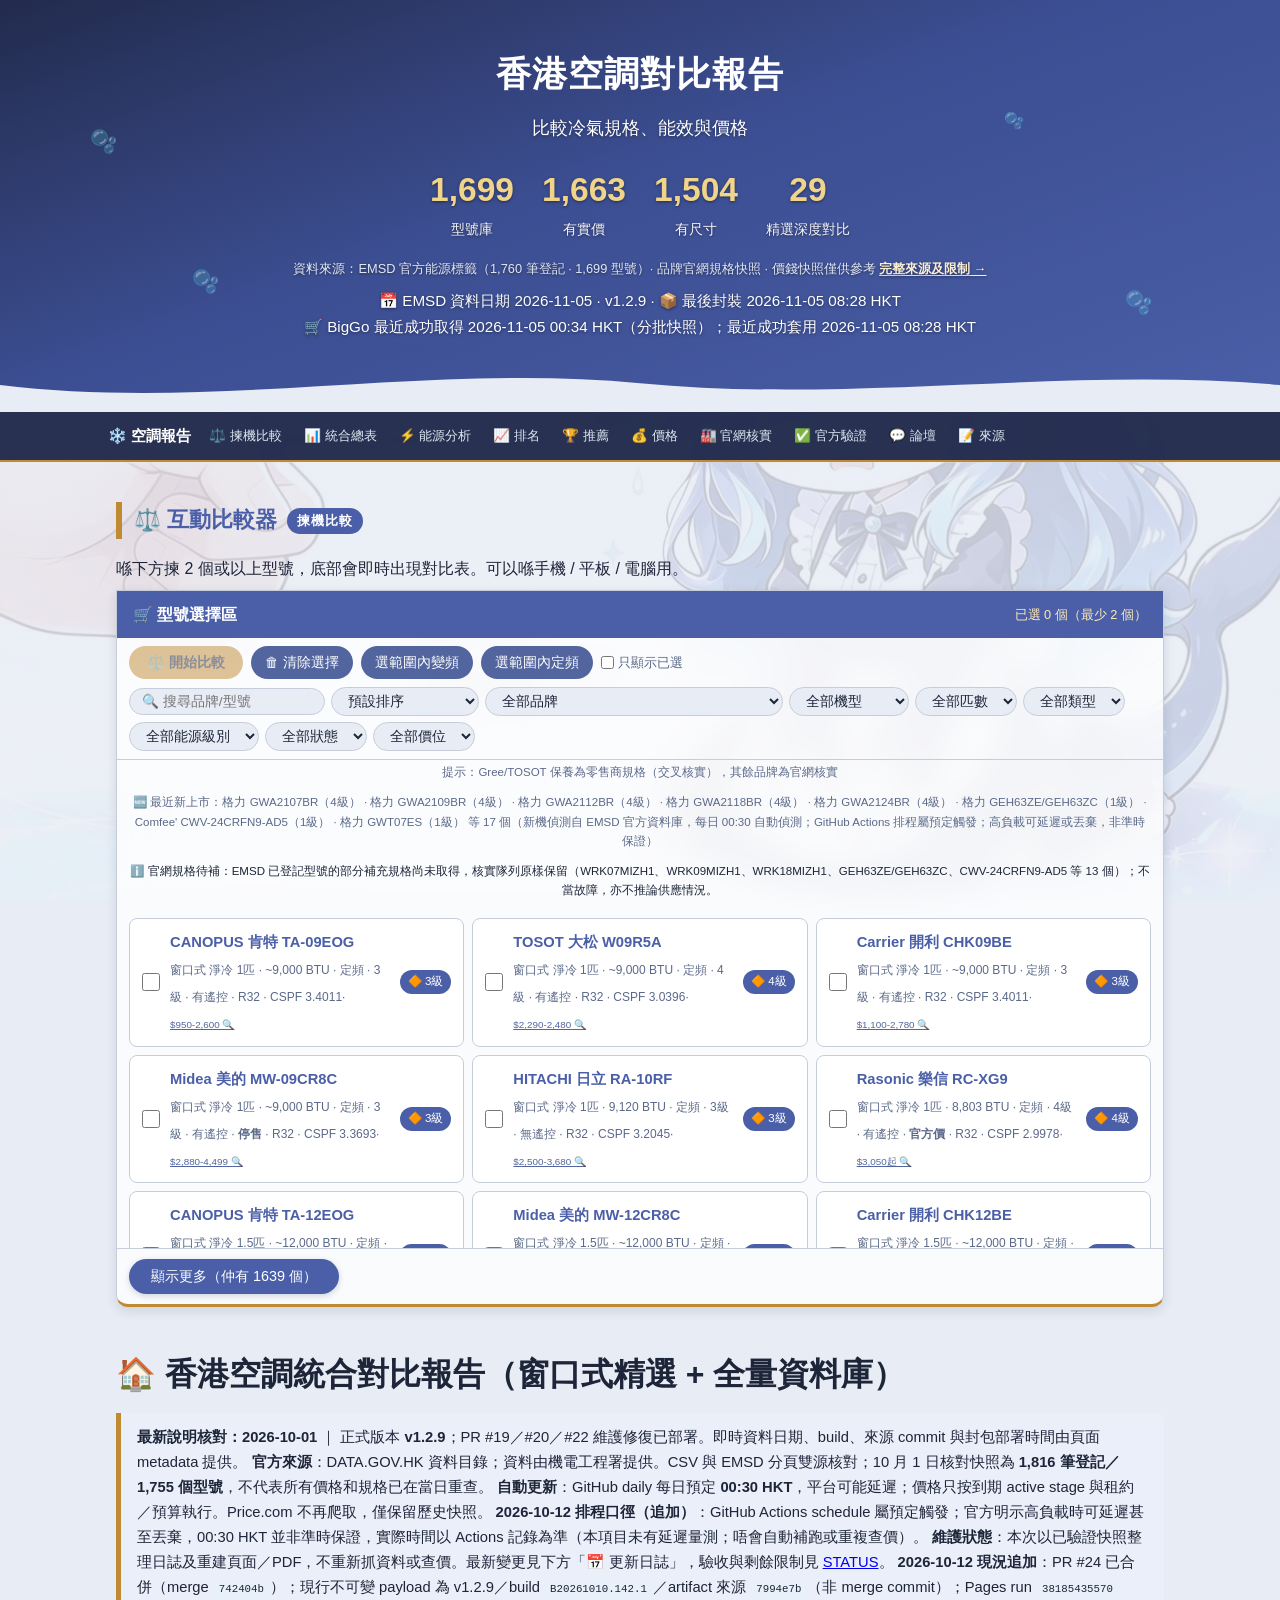
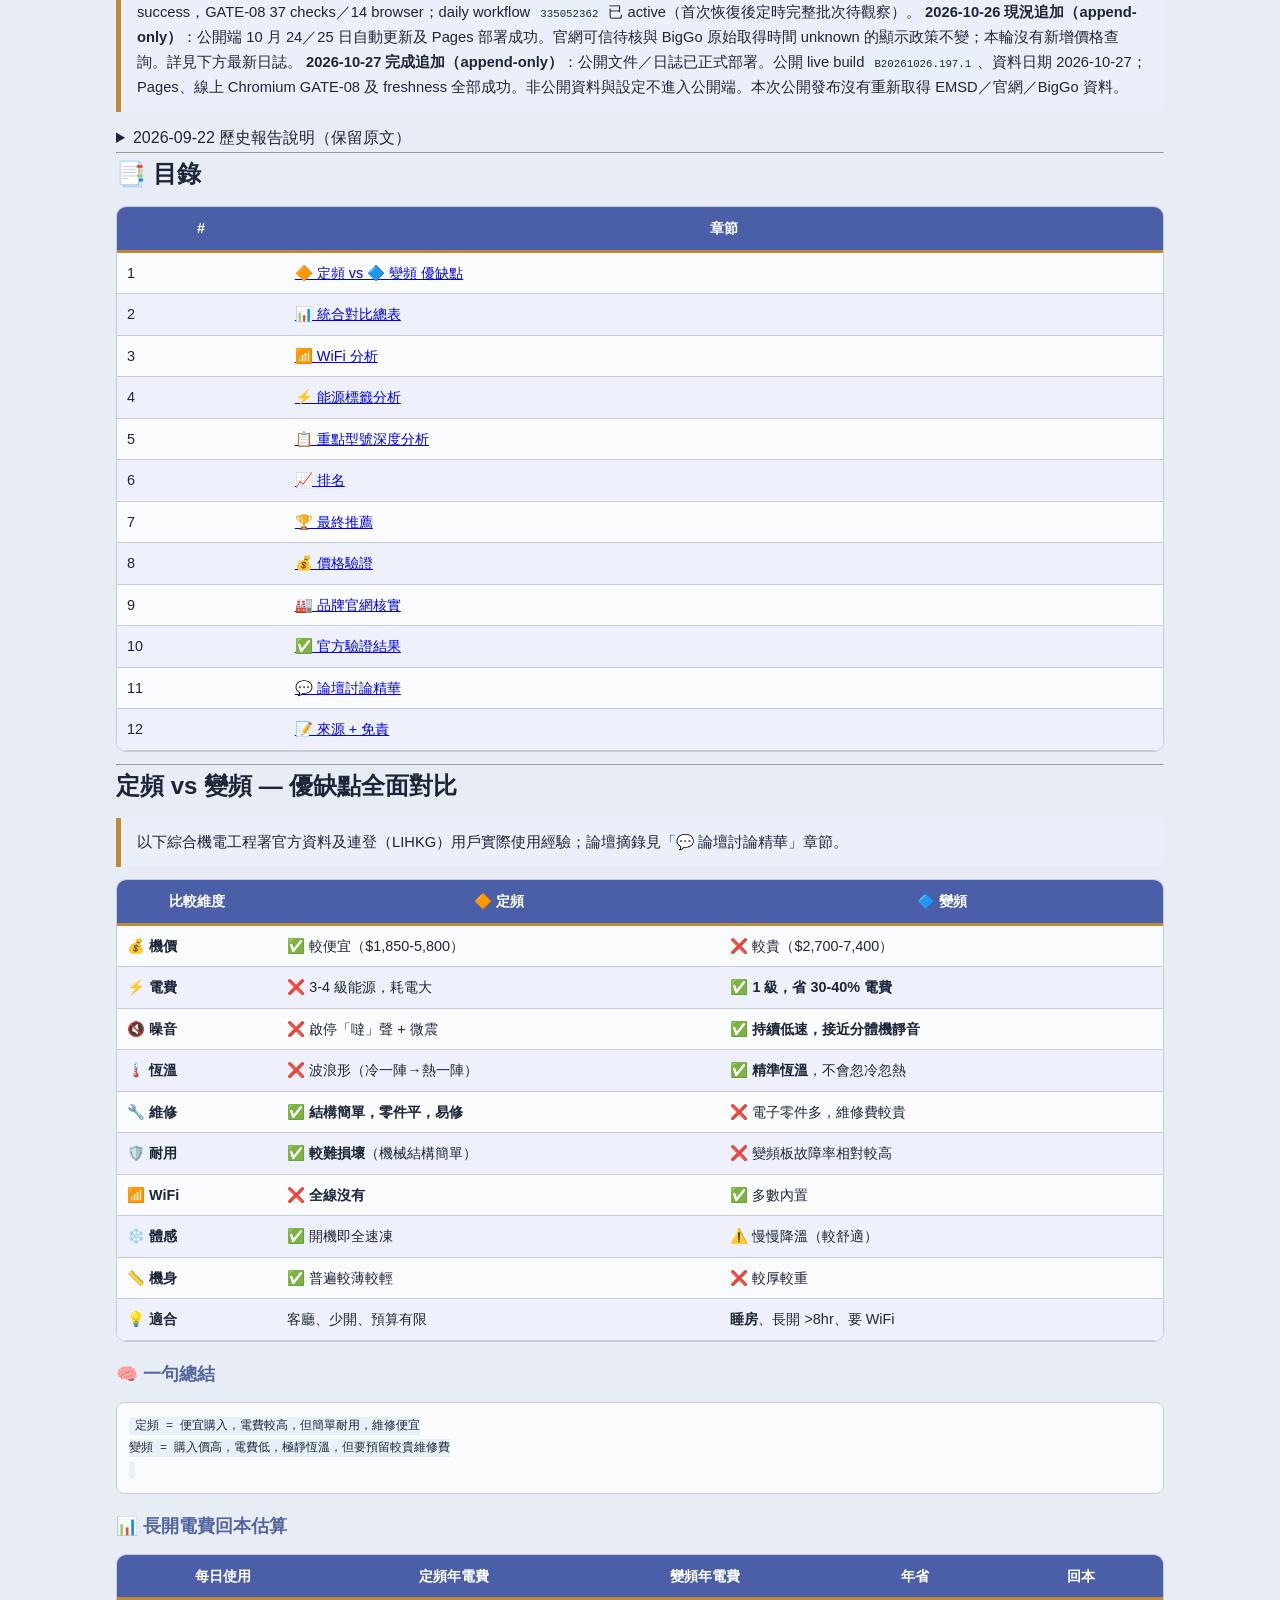
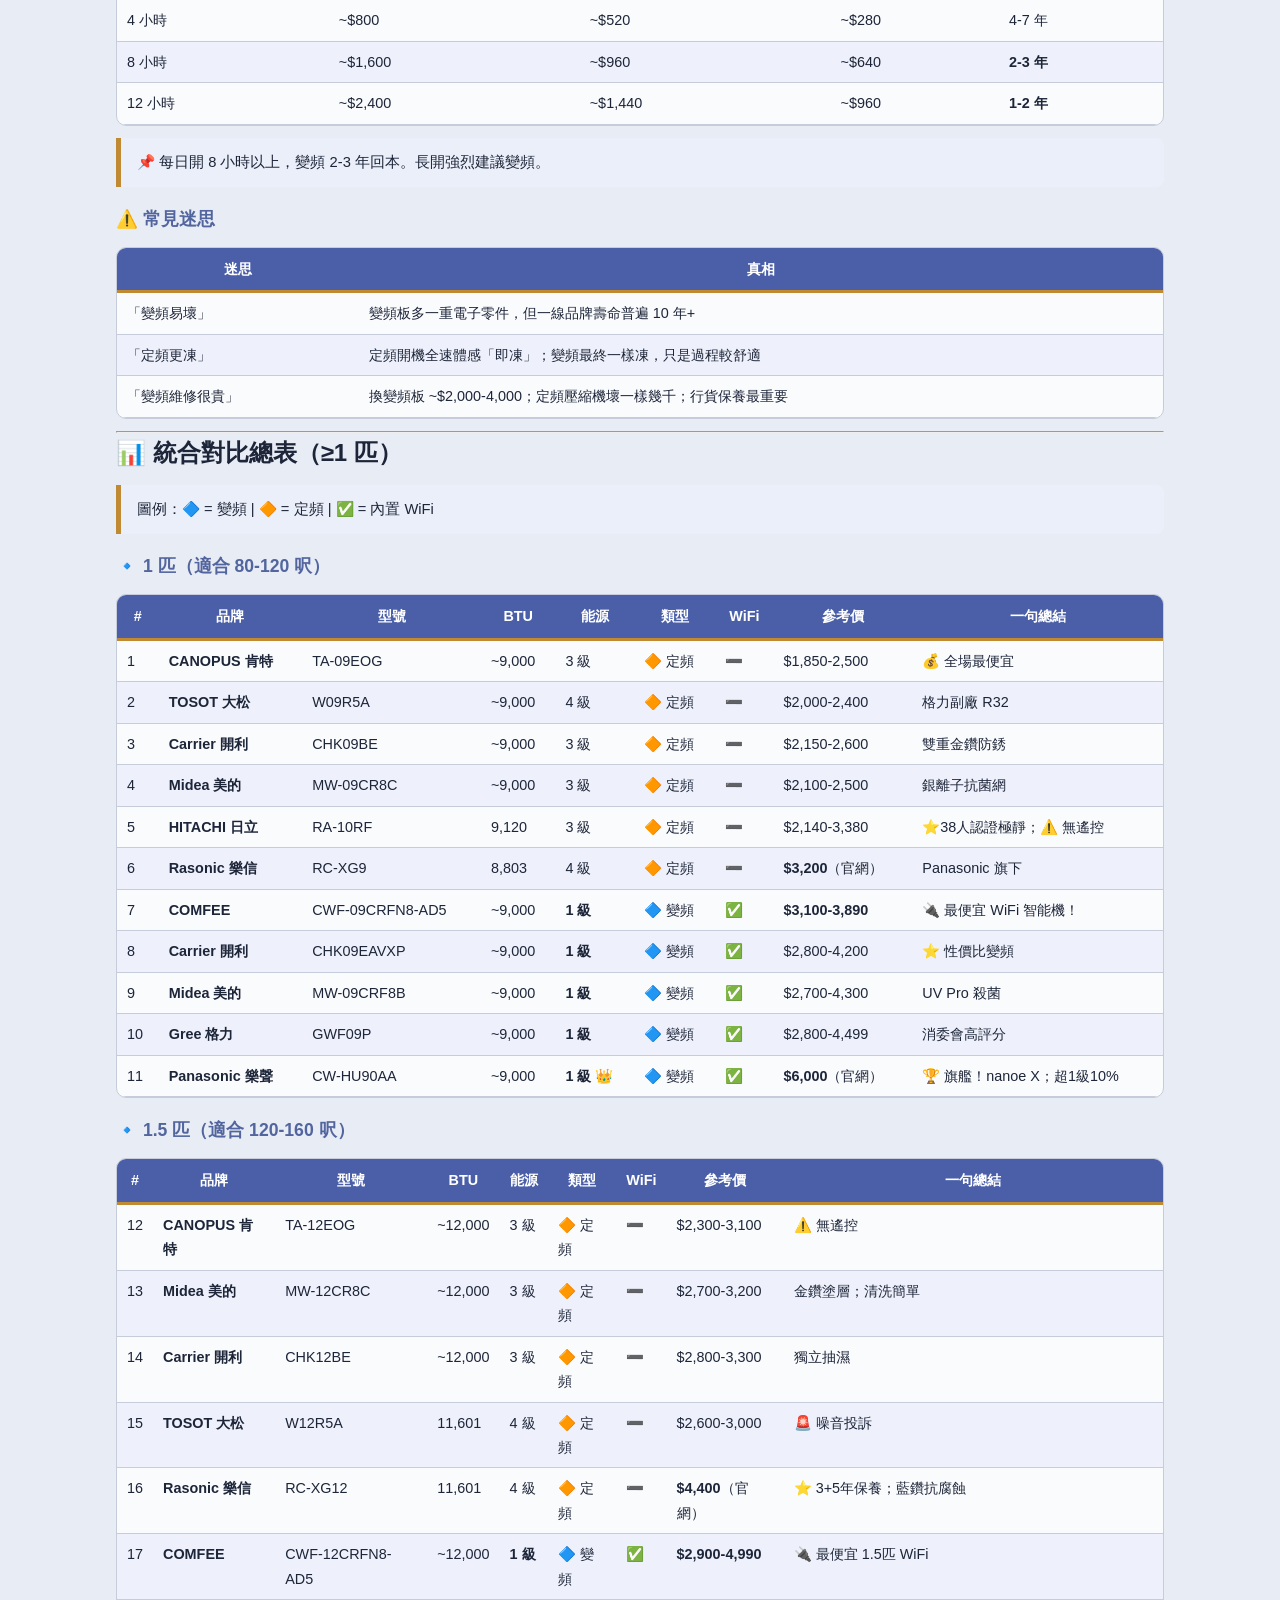
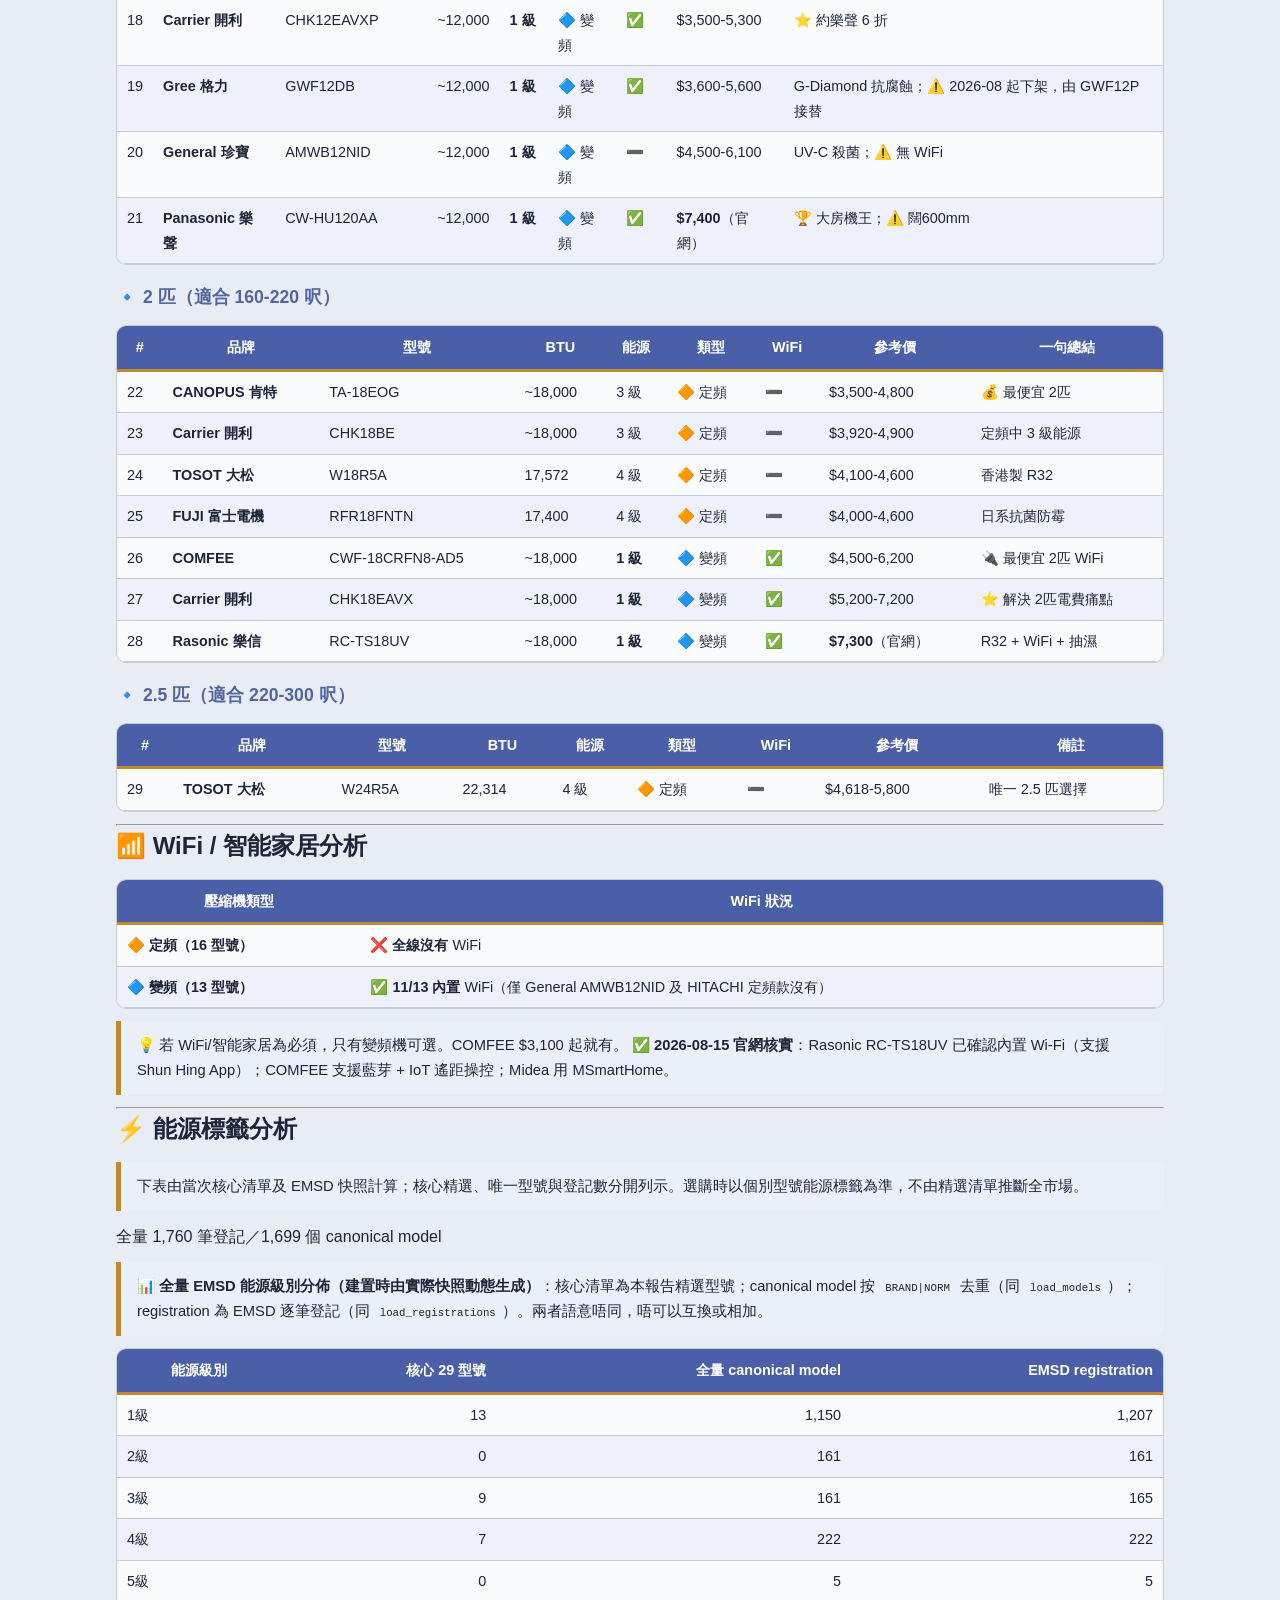
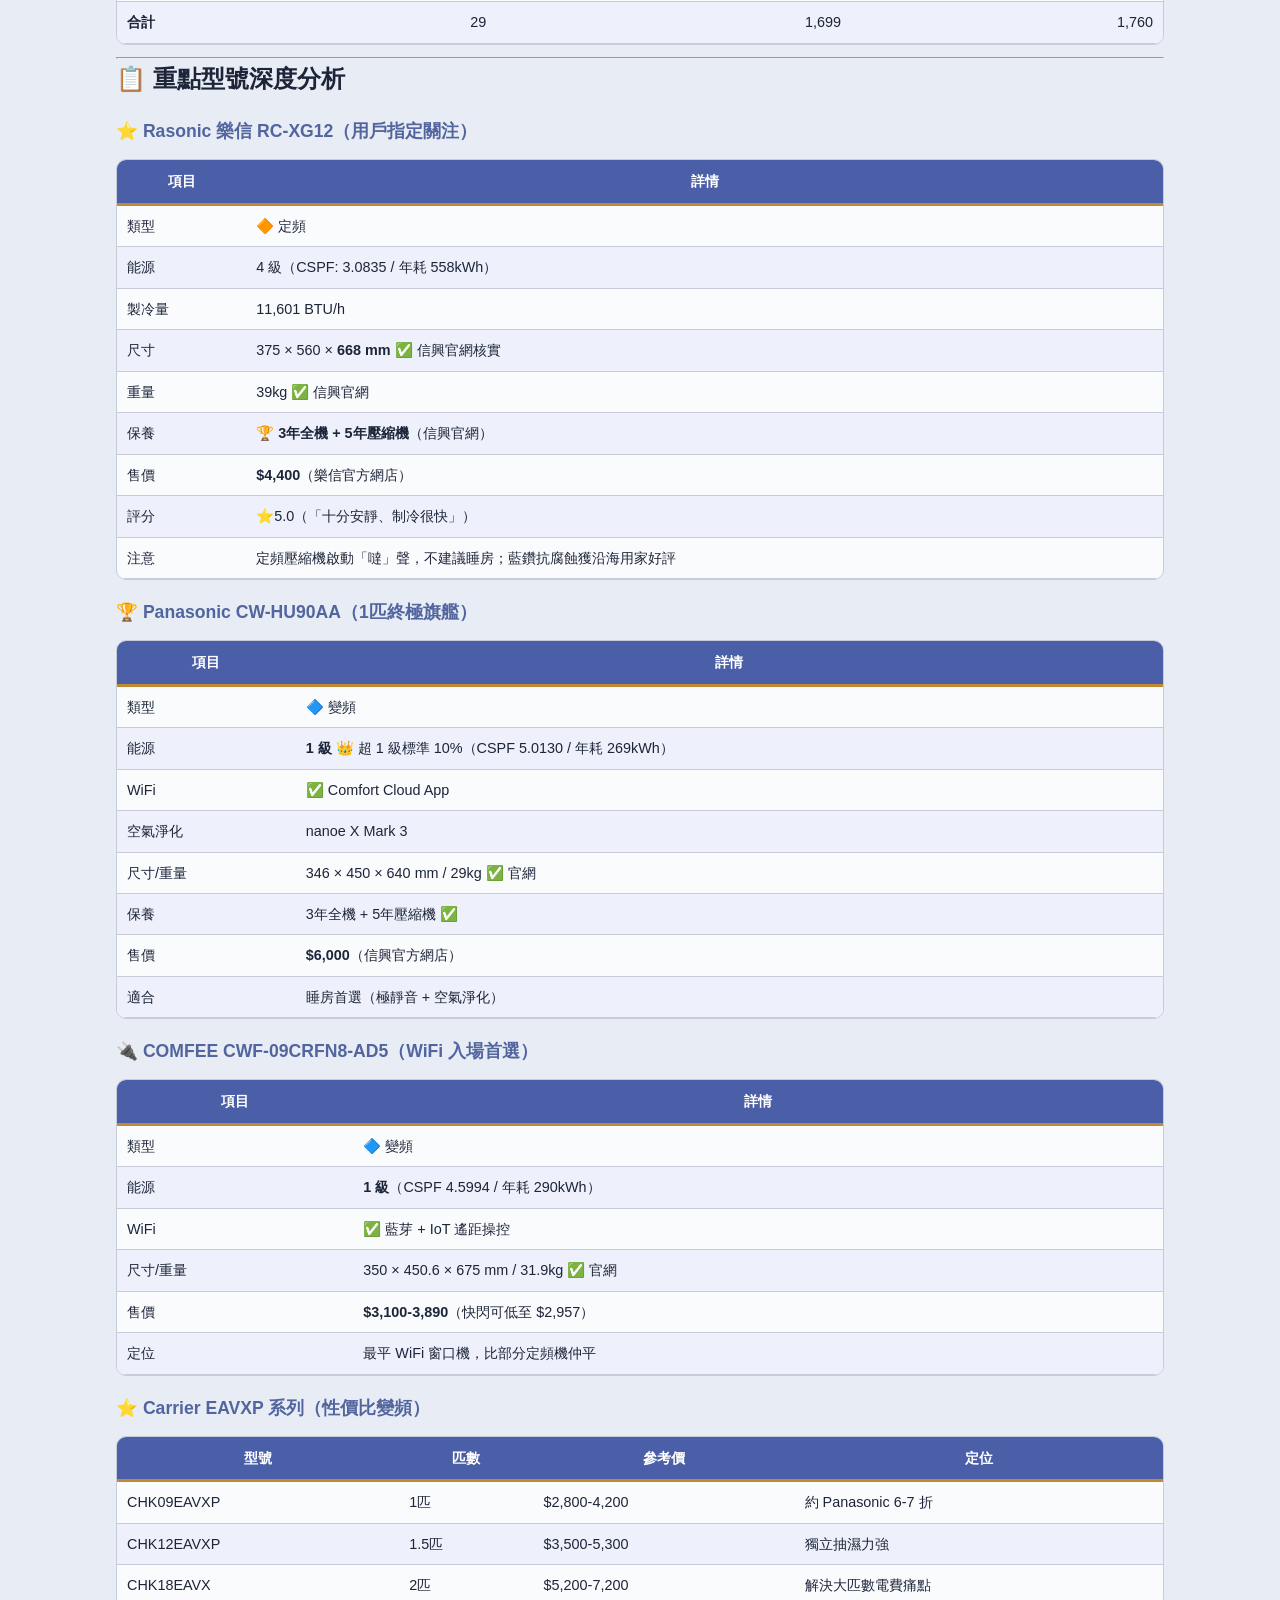
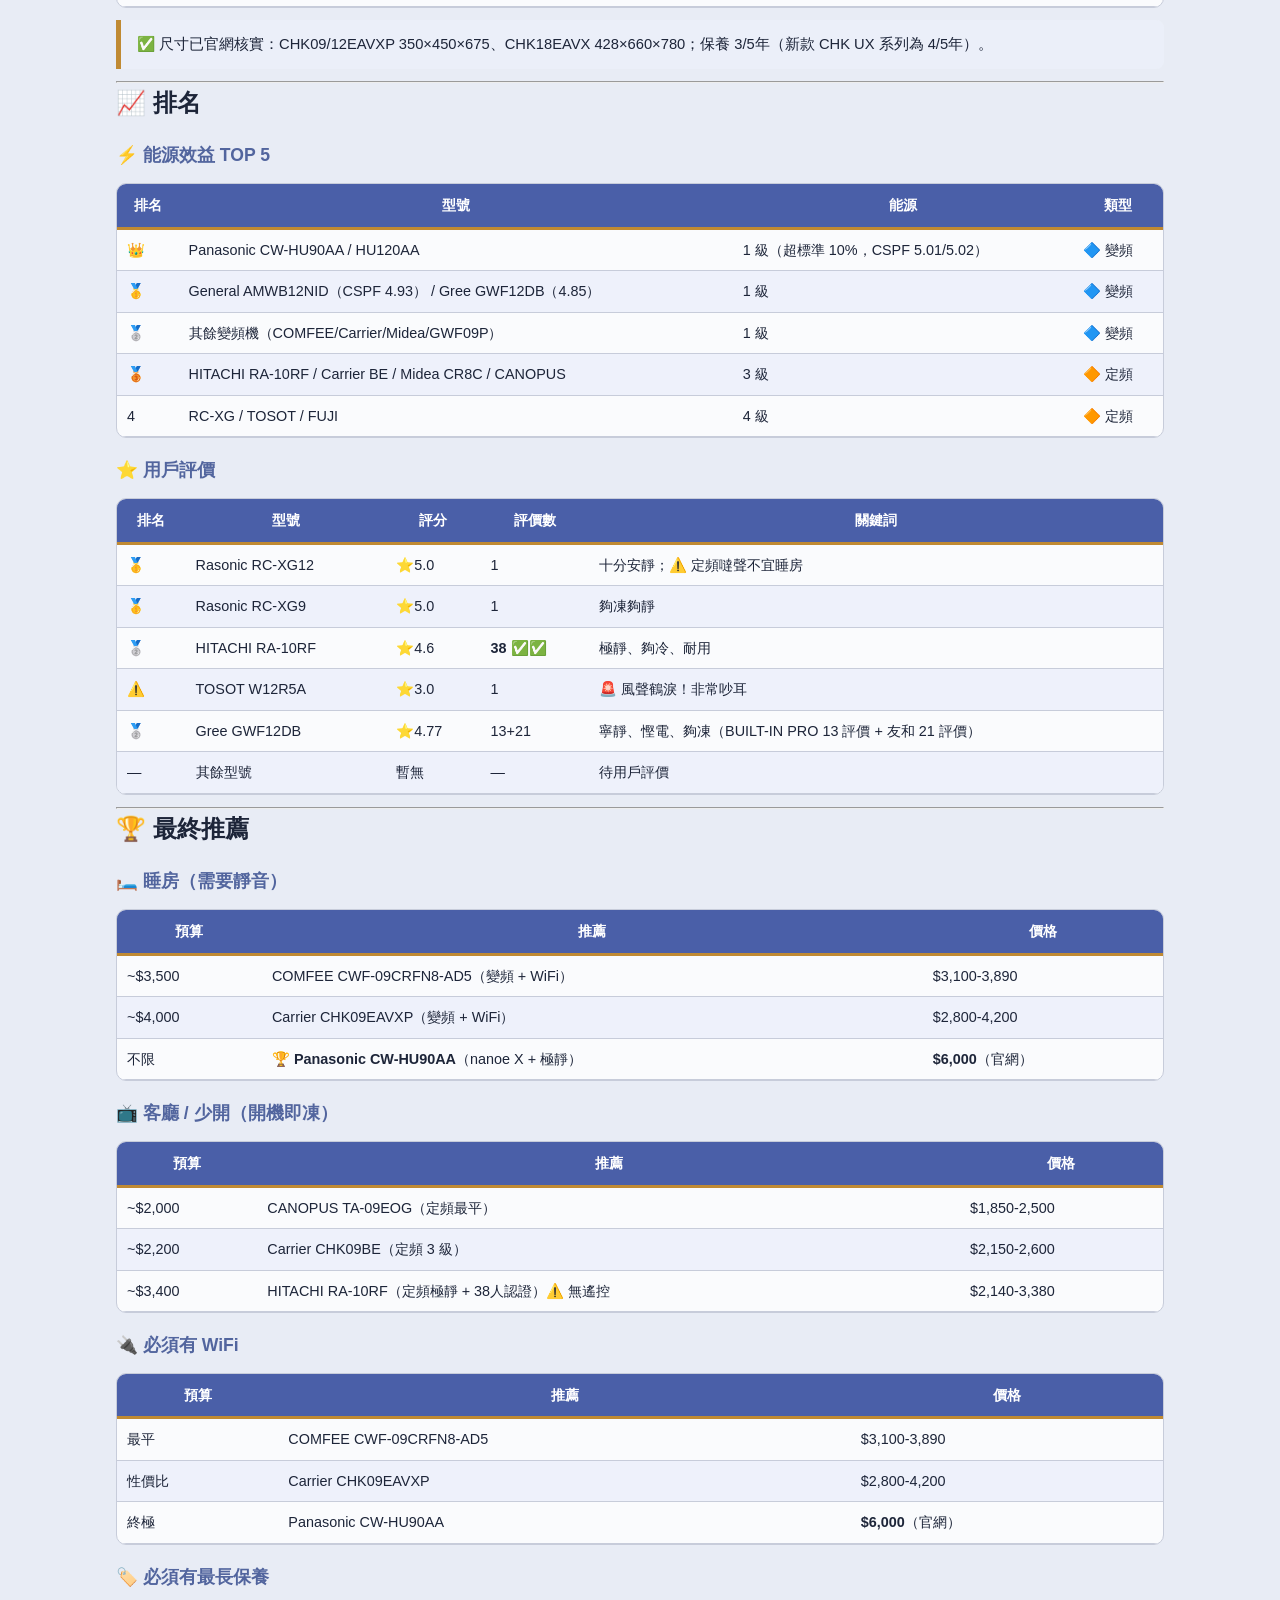
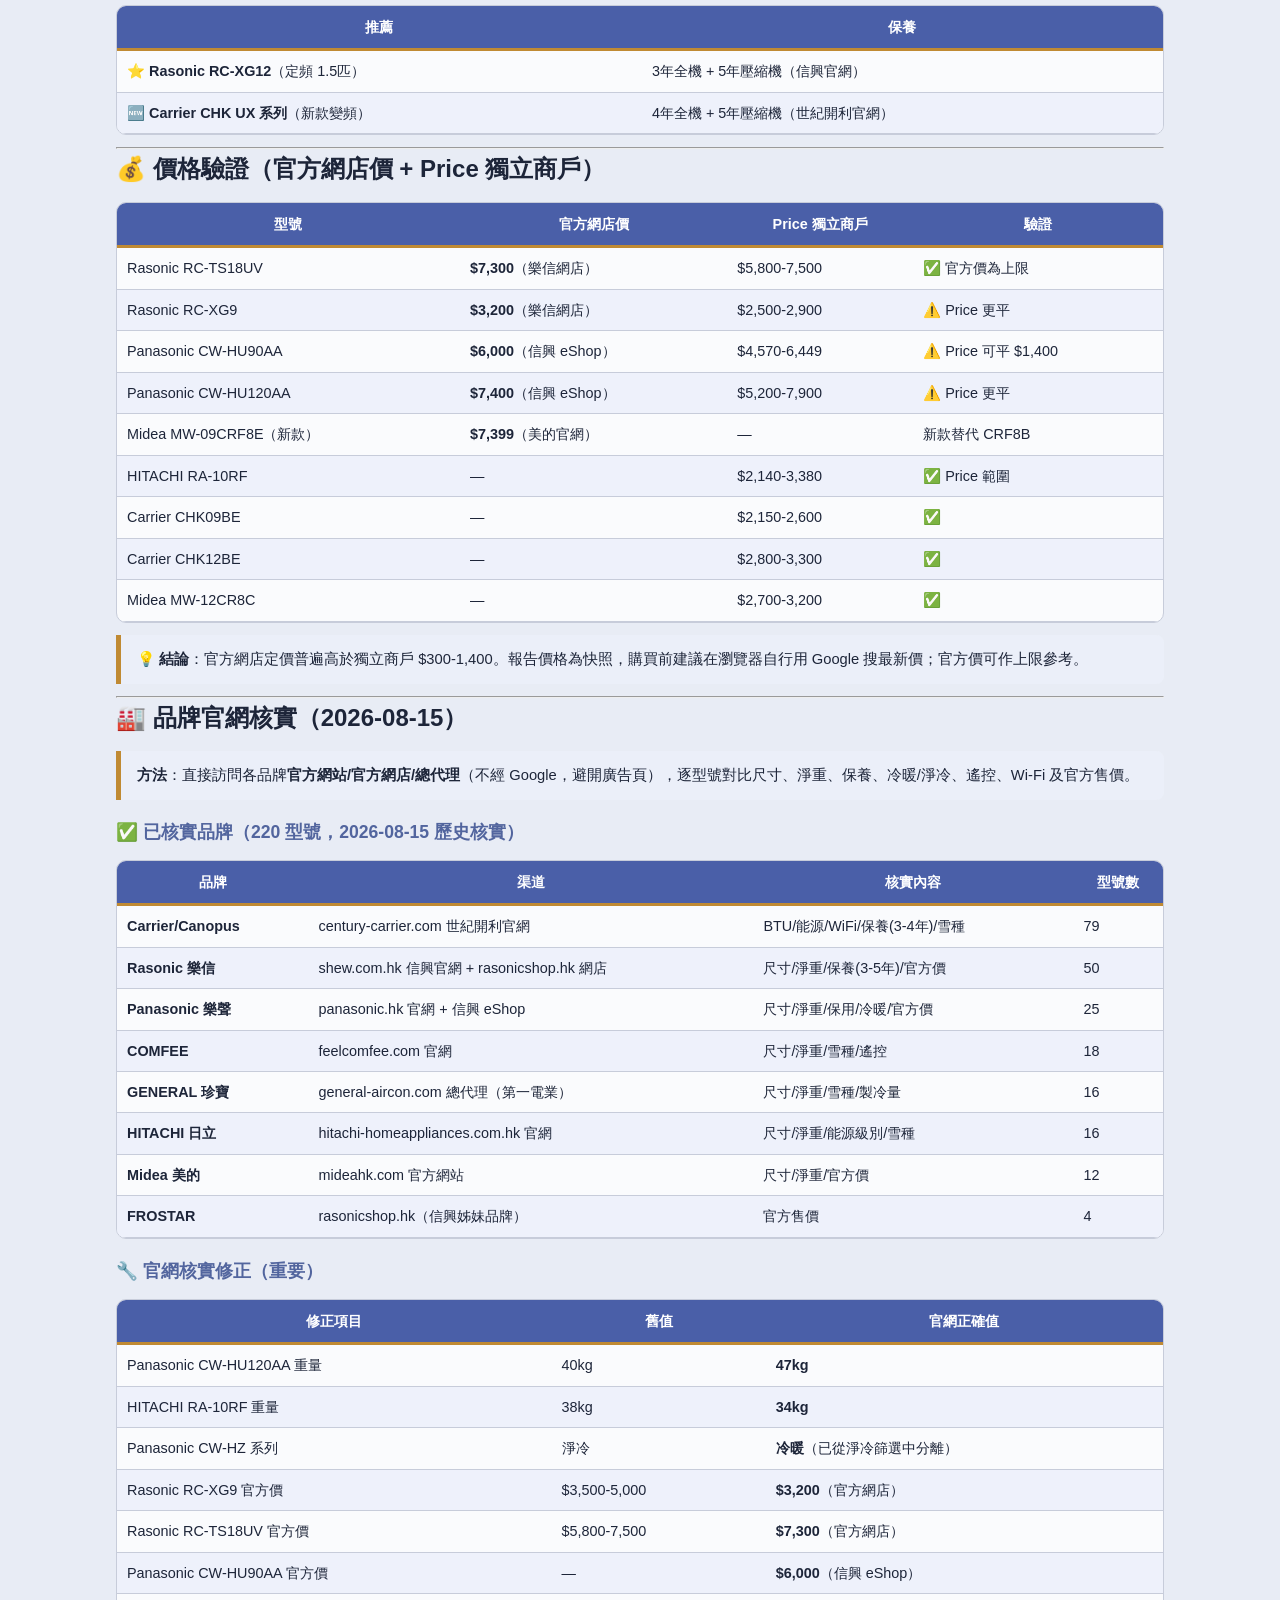
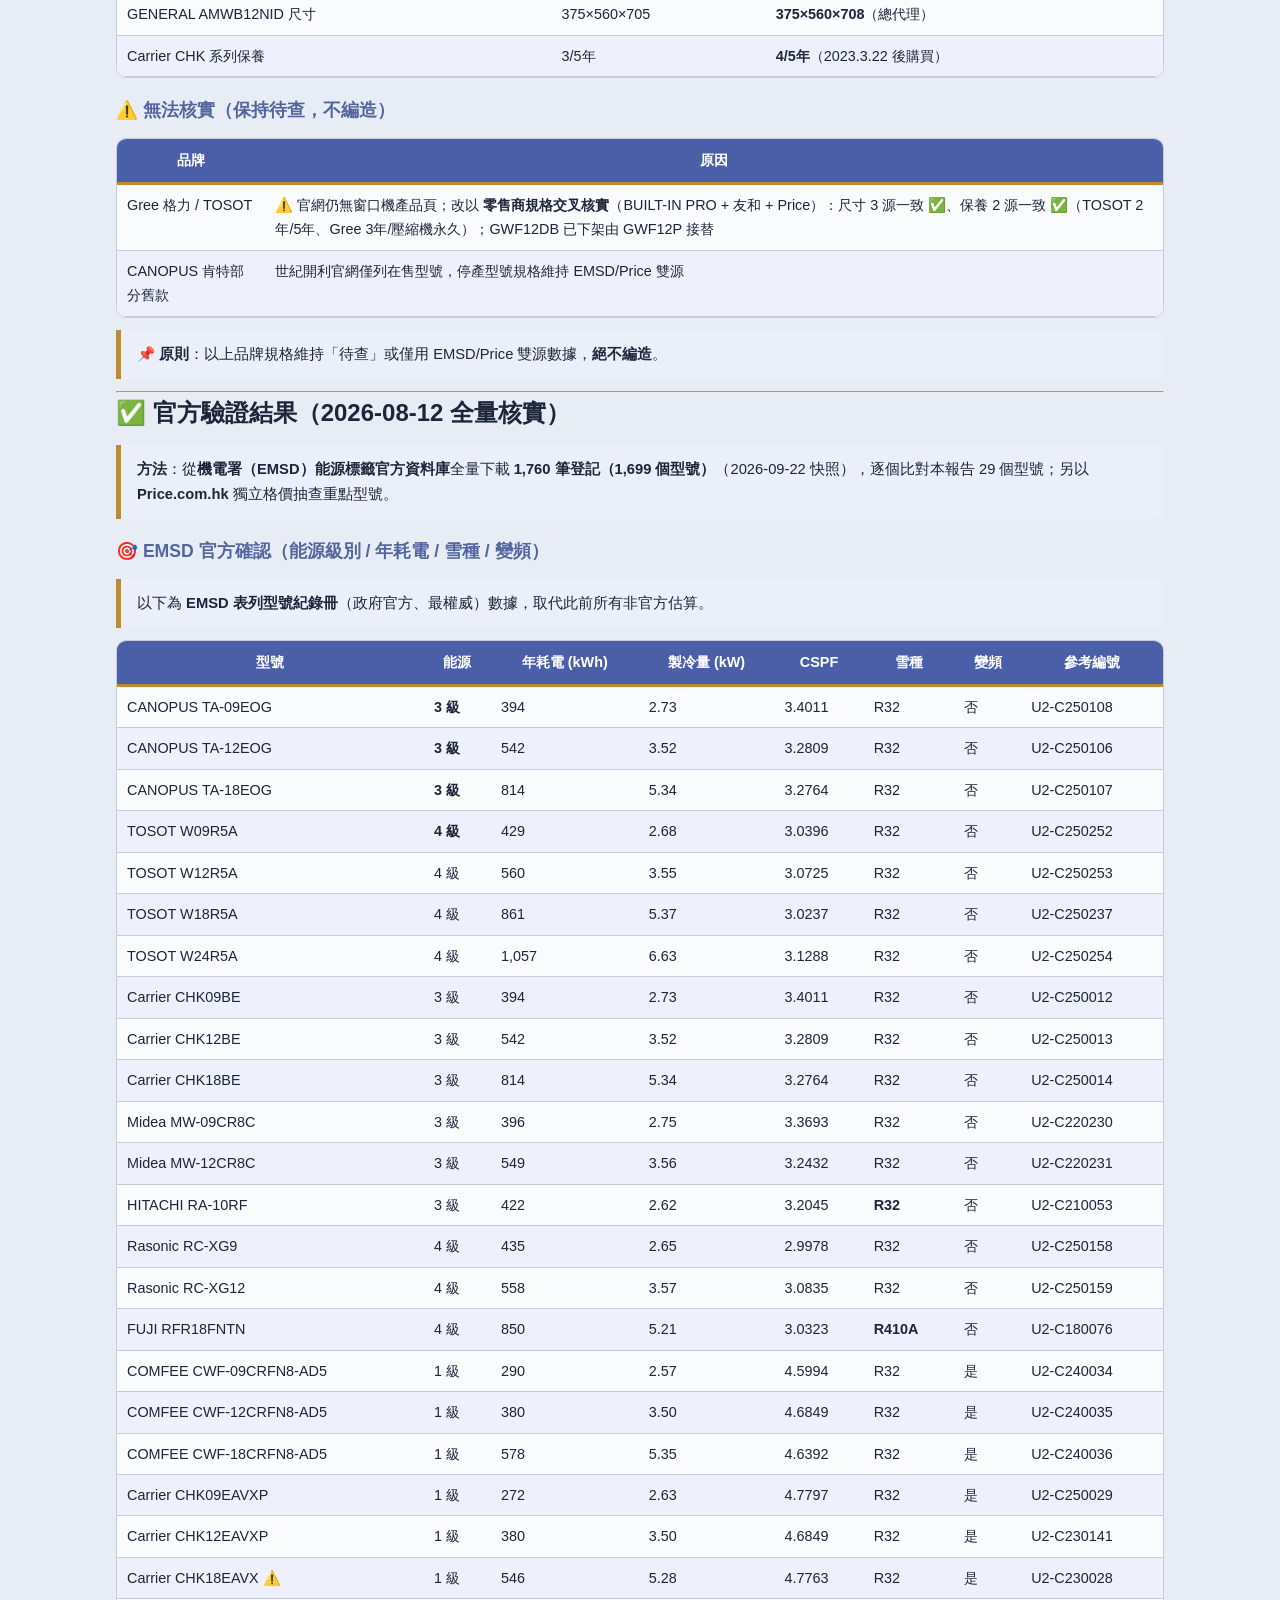
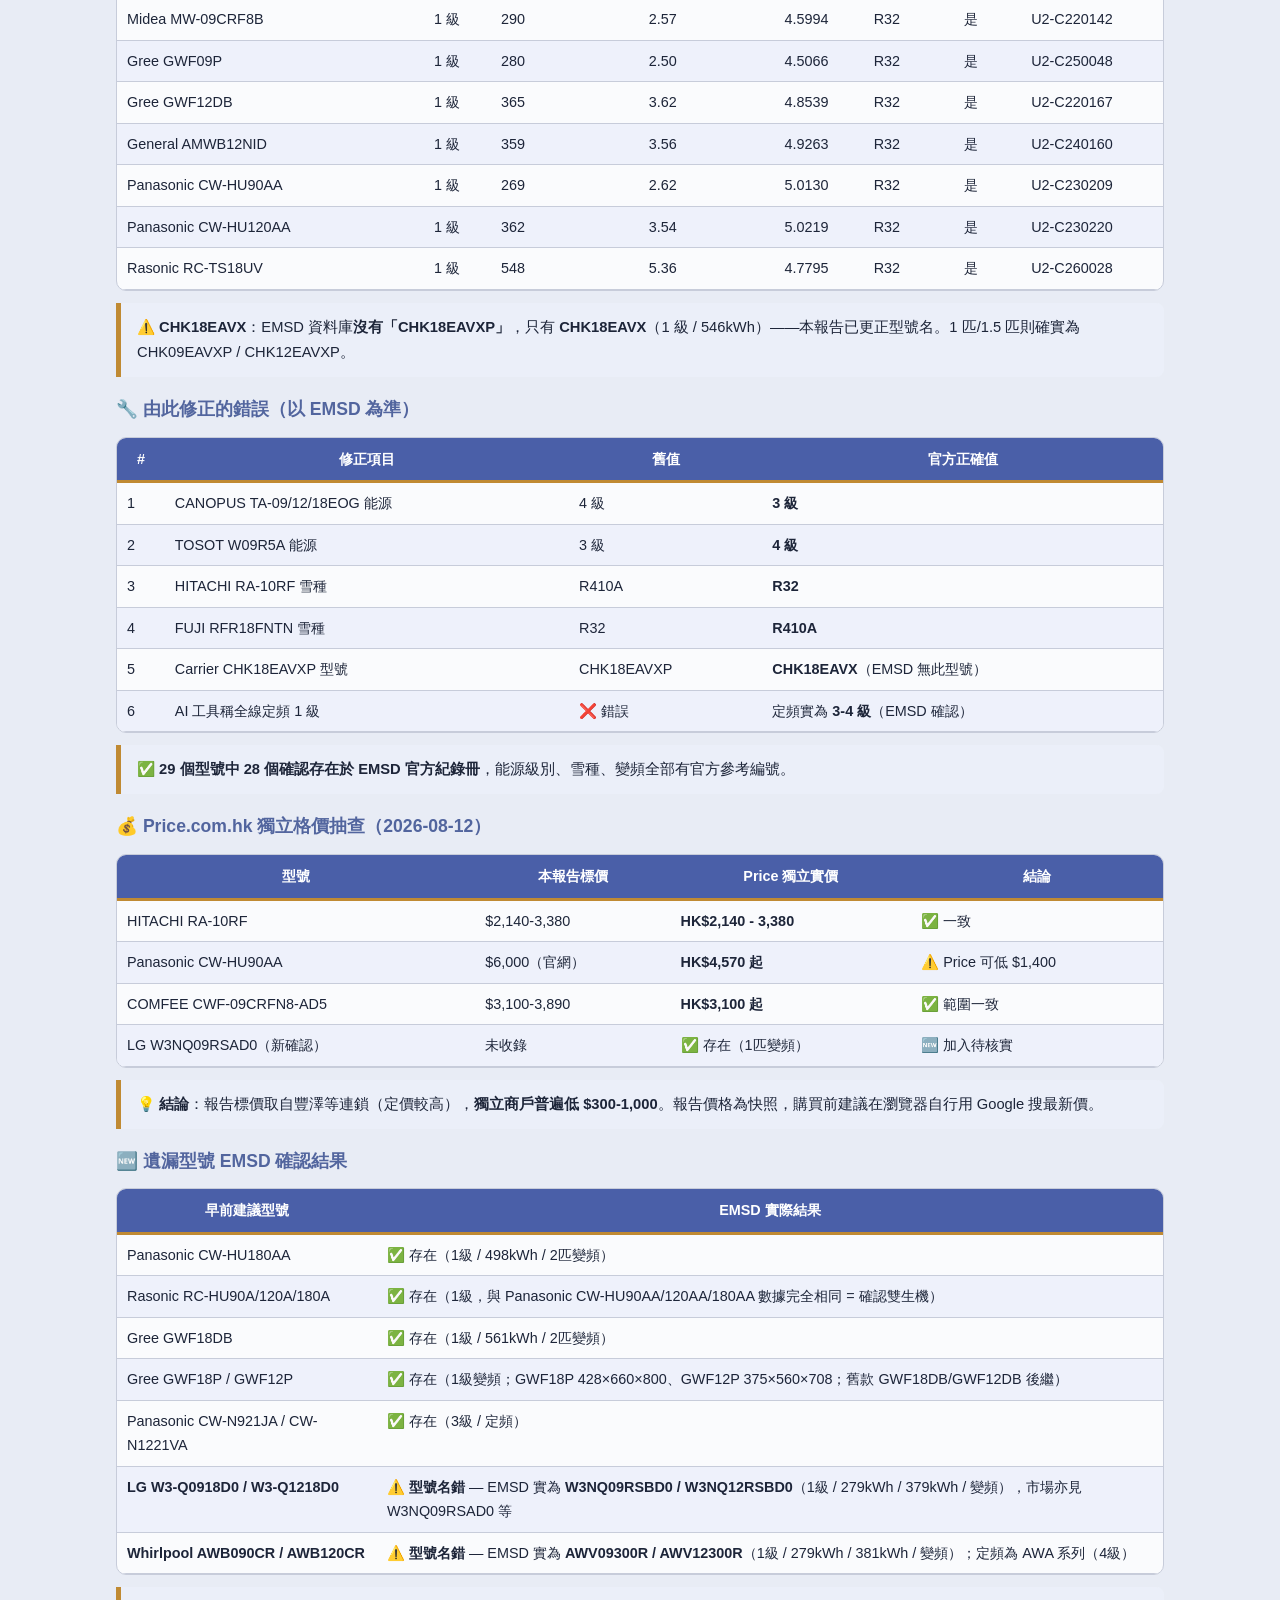
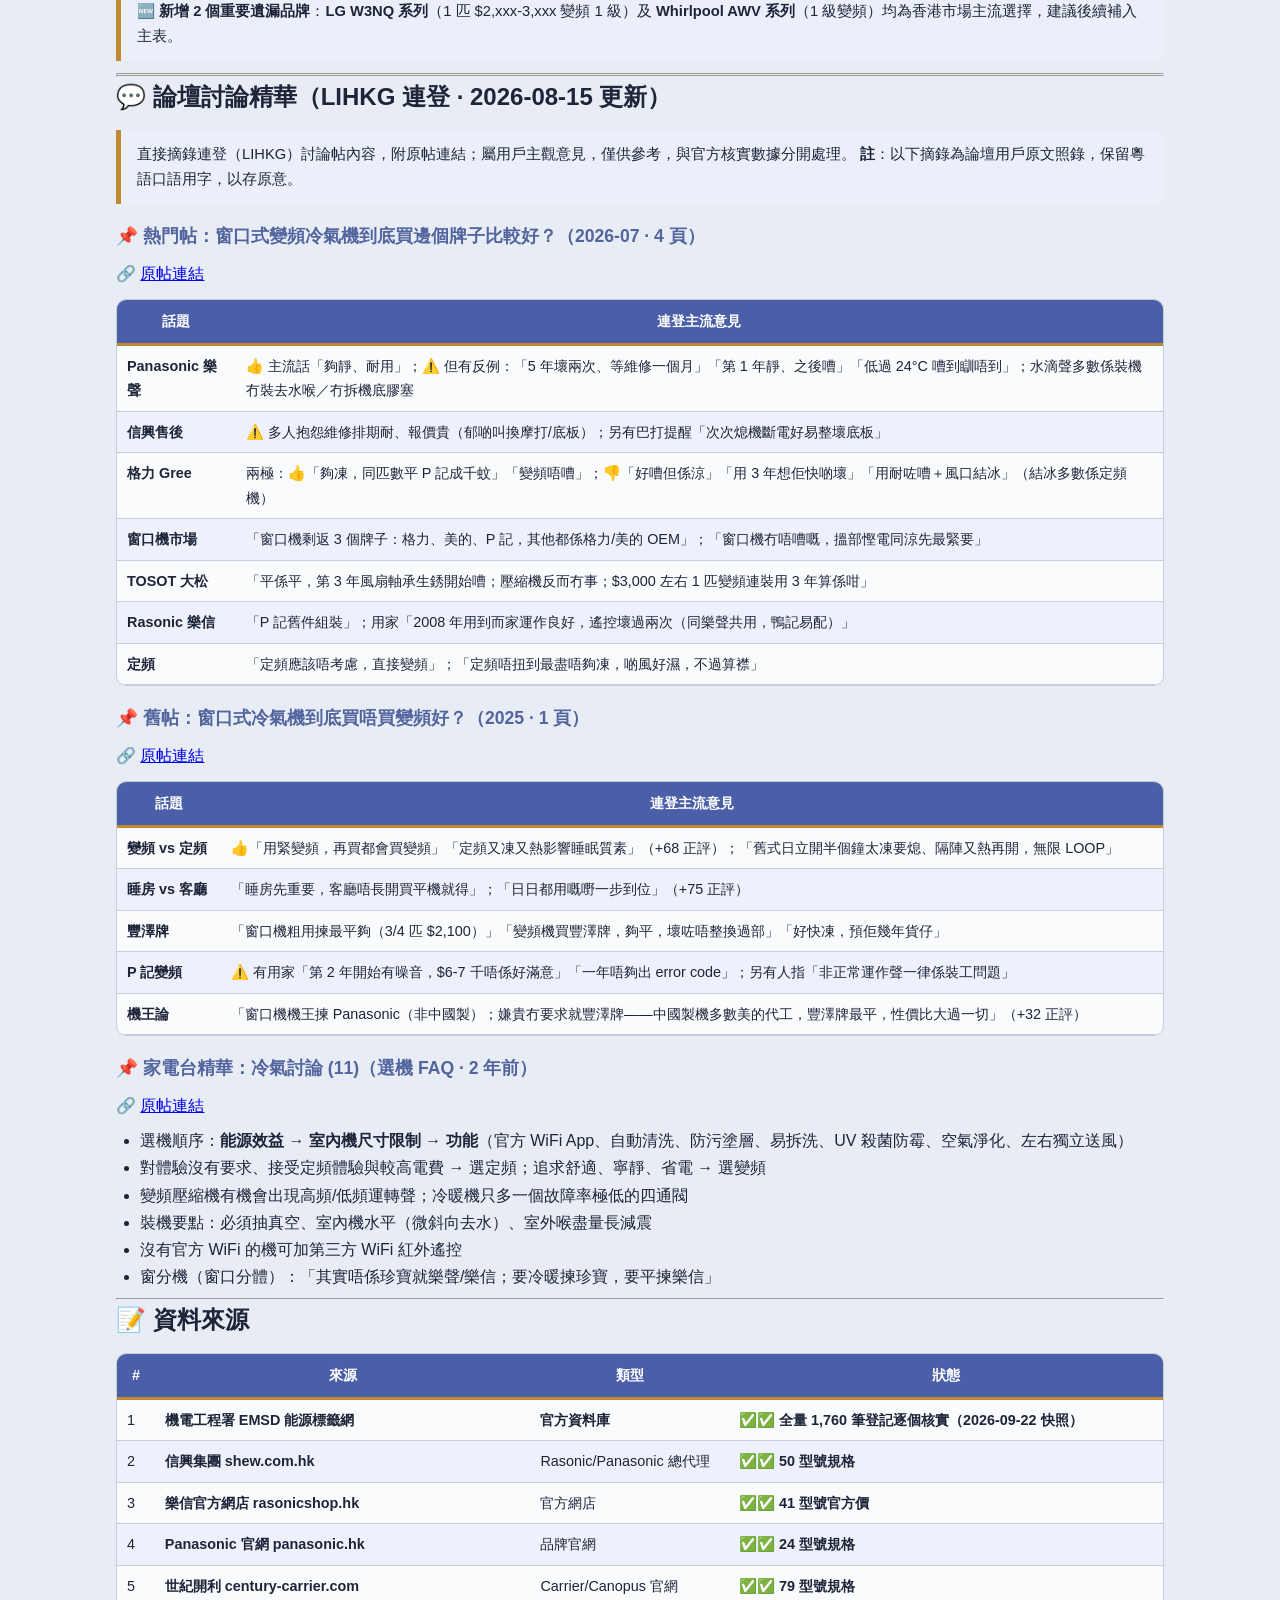
==== index.html @ f243adb5 "自動更新：新機偵測及規格同步（2026-11-05）" ====
<!DOCTYPE html>
<html lang="zh-Hant">
<head>
<meta charset="UTF-8">
<meta name="viewport" content="width=device-width, initial-scale=1.0">
<title>香港空調對比報告</title>
<meta property="og:title" content="香港空調對比報告 · 1,699 型號 · EMSD + 官網核實">
<meta property="og:description" content="香港市場 1,699 個空調型號全面對比：窗口式 / 分體式 / 流動式，EMSD 官方能源數據 + 品牌官網規格快照，18 項屬性互動比較器。">
<meta property="og:type" content="website">
<meta name="description" content="香港空調對比報告：1,699 型號 · EMSD 官方能源標籤全量核實 · 品牌官網規格快照 · 互動比較器">
<link rel="icon" href="[data-uri]">
<style>
:root{
  --primary:#4a5fa8; --primary2:#52659e; --accent:#c08a33;
  --bg:#e8ecf5; --text:#1d2539; --muted:#5b6989;
  --line:#c7ccda; --alt:#eef1fb; --warn:#c00000; --ok:#2e8e52;
  --surface:rgba(255,255,255,.78); --surface-strong:rgba(247,248,251,.88);
  --hover:#E8F1F9; --code-bg:#E8F1F9; --checked-bg:#FBF6EC;
  --blockquote-bg:rgba(238,241,251,.72);
  --best-bg:#F7ECD8; --best-fg:#7A5A20; --on-accent:#1d2539;
}
@media (prefers-color-scheme: dark){
  :root{
    --primary:#7f96d2; --primary2:#8ba3dc; --accent:#d9a94f;
    --bg:#101624; --text:#dbe2f2; --muted:#909dbb;
    --line:#3b4257; --alt:#1d2539; --warn:#e66b6b; --ok:#5cb877;
    --surface:rgba(30,36,56,.82); --surface-strong:rgba(38,48,79,.90);
    --hover:#26334f; --code-bg:#26304d; --checked-bg:#252d40;
    --blockquote-bg:rgba(38,48,79,.72);
    --best-bg:#3a3222; --best-fg:#f0d48a; --on-accent:#101624;
  }
}
*{box-sizing:border-box; margin:0; padding:0;}
html{scroll-padding-top:64px;}
body{font-family:-apple-system,BlinkMacSystemFont,"Segoe UI","Microsoft JhengHei","PingFang TC","Noto Sans TC",sans-serif;
  color:var(--text); line-height:1.7;
  background-color:var(--bg);
  background-image:linear-gradient(180deg, rgba(232,236,245,.86), rgba(232,236,245,.82)), url("[data-uri]");
  background-size:cover; background-position:center top; background-attachment:fixed;}
@media (prefers-color-scheme: dark){
  body{background-image:linear-gradient(180deg, rgba(16,22,36,.82), rgba(16,22,36,.88)), url("[data-uri]");}
}
.wrap{max-width:1080px; margin:0 auto; padding:0 16px;}

/* ===== Hero 封面 ===== */
.hero{background:linear-gradient(160deg,#222b4d 0%,#3c4e92 45%,#4a5fa8 100%); color:#fff;
  text-align:center; padding:44px 20px 72px; position:relative; overflow:hidden;}
/* 吉祥物預設隱藏：只有超大屏（CSS 寬 ≥1600px）先顯示，
   確保任何重疊情況下文字都保持可讀 */
.hero .mascot{display:none;}
@media (min-width:1600px){
  .hero .mascot{display:block; position:absolute; right:4%; bottom:46px;
    max-height:300px; max-width:32%; z-index:1;
    border-radius:16px; box-shadow:0 12px 32px rgba(6,14,38,.45);
    transform:rotate(2deg); pointer-events:none; opacity:.96;
    filter:drop-shadow(0 0 18px rgba(142,165,218,.35));}
}
/* 文字層置頂：即使同吉祥物重疊，文字仍然可讀 */
.hero .wrap{position:relative; z-index:2;}
.hero::after{content:""; position:absolute; bottom:-1px; left:0; right:0; height:56px;
  background:url("data:image/svg+xml,%3Csvg xmlns='http://www.w3.org/2000/svg' viewBox='0 0 1440 60' preserveAspectRatio='none'%3E%3Cpath fill='%23E8ECF5' d='M0,30 C240,58 480,6 720,28 C960,50 1200,10 1440,30 L1440,60 L0,60 Z'/%3E%3C/svg%3E") no-repeat bottom/100% 100%;}
.bubble{position:absolute; font-size:22px; opacity:.5; pointer-events:none;
  animation:float 6s ease-in-out infinite;}
@keyframes float{0%,100%{transform:translateY(0);} 50%{transform:translateY(-16px);}}
.hero h1{font-size:2.2em; letter-spacing:1px; margin-bottom:8px;}
.hero .sub{color:#ffffff; font-size:1.15em; margin-bottom:18px; text-shadow:0 1px 3px rgba(15,20,35,.55);}
.stats{display:flex; justify-content:center; gap:28px; flex-wrap:wrap; margin-bottom:18px;}
.stats .n{font-size:2.1em; font-weight:700; color:#F0D48A; text-shadow:0 1px 3px rgba(15,20,35,.55);}
.stats .l{font-size:.85em; opacity:.95; text-shadow:0 1px 3px rgba(15,20,35,.6);}
.hero .src{font-size:.8em; opacity:.98; line-height:1.6; color:#e6ebf7; text-shadow:0 1px 3px rgba(15,20,35,.6);}
.hero .src .src-link{color:#FFF1D6; font-weight:600; text-decoration:underline;
  text-underline-offset:2px; white-space:nowrap; border-radius:3px;}
.hero .src .src-link:hover{color:#ffffff;}
.hero .src .src-link:focus-visible{outline:2px solid #F0D48A; outline-offset:2px;}
.hero .date{color:#ffffff; font-size:.95em; margin-top:8px; text-shadow:0 1px 3px rgba(15,20,35,.55); white-space:pre-line;}

/* ===== 頂部導覽 ===== */
.topnav{position:sticky; top:0; z-index:100; background:rgba(34,43,77,.97);
  backdrop-filter:blur(6px); border-bottom:2px solid var(--accent);}
.topnav .wrap{display:flex; align-items:center; gap:2px; flex-wrap:wrap;
  overflow:visible; padding:0 8px;}
.topnav a{color:#DCE6F0; text-decoration:none; font-size:.84em; padding:13px 10px;
  white-space:nowrap; flex:0 0 auto; transition:color .2s; position:relative;
  border-bottom:2px solid transparent; margin-bottom:-2px;}
.topnav a:hover{color:var(--accent);}
.topnav a.active{color:var(--accent); border-bottom-color:var(--accent); font-weight:700;}
.topnav .brand{font-weight:700; color:#fff; font-size:.95em; margin-right:6px;
  white-space:nowrap; flex:0 0 auto;}
/* VS Code 官方風格 tooltip（Monaco editor hover widget 同款） */
.topnav a[data-tip]::after{
  content:attr(data-tip);
  position:absolute; top:calc(100% + 6px); left:50%; transform:translateX(-50%) translateY(2px);
  background:#252526; color:#cccccc; border:1px solid #454545;
  border-radius:3px; padding:3px 8px; font-size:12px; line-height:1.4; white-space:nowrap;
  box-shadow:0 2px 8px rgba(0,0,0,.36);
  opacity:0; visibility:hidden; pointer-events:none; z-index:200;
  transition:opacity .12s ease, transform .12s ease;
}
.topnav a[data-tip]:hover::after{
  opacity:1; visibility:visible; transform:translateX(-50%) translateY(0);
}

/* ===== 章節 ===== */
section{margin:40px 0;}
h2.sec{display:flex; align-items:center; gap:10px; font-size:1.35em; color:var(--primary);
  border-left:6px solid var(--accent); padding-left:12px; margin-bottom:16px; scroll-margin-top:70px;}
h2.sec .tag{font-size:.6em; background:var(--primary); color:#fff; padding:2px 10px;
  border-radius:20px; letter-spacing:1px;}
h3{color:var(--primary2); margin:18px 0 8px; font-size:1.1em;}
p{margin:8px 0;}

/* ===== 卡片 ===== */
.card{background:var(--surface); backdrop-filter:blur(14px); -webkit-backdrop-filter:blur(14px);
  border:1px solid var(--line); border-radius:12px;
  padding:18px; margin:12px 0; box-shadow:0 1px 4px rgba(10,36,71,.08);}

/* ===== 表格 ===== */
/* 日期日誌沿用分類／內容表，局部換行不影響比較表橫向捲動。 */
.changelog{margin-top:40px}
.changelog-entry{margin:18px 0;padding:18px;background:var(--surface);border:1px solid var(--line);border-radius:12px}
.changelog-entry:first-of-type{border-left:4px solid var(--accent)}
.changelog-entry h3{margin:0 0 14px;line-height:1.55;color:var(--primary2);overflow-wrap:anywhere}
.changelog-entry p,.changelog-entry li{line-height:1.7;overflow-wrap:anywhere}
.changelog .table-scroll{margin:12px 0}
.changelog table{min-width:0;table-layout:fixed}
.changelog th{white-space:normal;background:var(--surface-strong);color:var(--text)}
.changelog th:first-child,.changelog td:first-child{width:112px}
.changelog td,.changelog th{vertical-align:top;overflow-wrap:anywhere;word-break:normal;line-height:1.65}
@media(max-width:600px){.changelog-entry{padding:12px}.changelog table{font-size:.86em}.changelog th:first-child,.changelog td:first-child{width:82px}.changelog td,.changelog th{padding:8px}}
.table-scroll{overflow-x:auto; -webkit-overflow-scrolling:touch; margin:12px 0;
  border:1px solid var(--line); border-radius:10px; background:var(--surface);}
table{width:100%; border-collapse:collapse; font-size:.9em; min-width:600px;}
th{background:var(--primary); color:#fff; padding:9px 10px; text-align:center;
  font-weight:600; border-bottom:3px solid var(--accent); white-space:nowrap;}
td{padding:8px 10px; border-bottom:1px solid var(--line); vertical-align:top;}
tbody tr:nth-child(even){background:var(--alt);}
tbody tr:hover{background:var(--hover);}
blockquote{margin:12px 0; padding:10px 16px; border-left:5px solid var(--accent);
  background:var(--blockquote-bg); border-radius:0 8px 8px 0; font-size:.92em;}
blockquote p{margin:2px 0;}
code{background:var(--code-bg); color:var(--text); padding:2px 6px; border-radius:4px; font-size:.9em;}
blockquote code,p code,li code,td code{overflow-wrap:anywhere; word-break:break-word;}
pre{background:var(--surface); backdrop-filter:blur(14px); -webkit-backdrop-filter:blur(14px);
  border:1px solid var(--line); border-radius:8px; padding:12px;
  overflow-x:auto; max-width:100%; margin:12px 0;}
ul,ol{margin:8px 0 8px 24px;}

/* ===== 比較器 ===== */
.compare{position:sticky; top:58px; z-index:90; background:var(--surface);
  backdrop-filter:blur(14px); -webkit-backdrop-filter:blur(14px);
  border:1px solid var(--line); border-bottom:3px solid var(--accent);
  border-radius:0 0 12px 12px; box-shadow:0 4px 12px rgba(10,36,71,.12);}
.compare .head{display:flex; align-items:center; justify-content:space-between;
  padding:10px 16px; background:var(--primary); color:#fff; border-radius:0 0 0 0;}
.compare .head b{font-size:1em;}
.compare .head .sel{font-size:.8em; color:#FFE9B8;}
.compare-tools{display:flex; gap:8px; flex-wrap:wrap; padding:8px 12px;
  border-bottom:1px solid var(--line);}
.compare-tools button{background:var(--primary2); color:#fff; border:none;
  padding:6px 14px; border-radius:20px; font-size:.85em; cursor:pointer;}
.compare-tools button:hover{background:var(--accent); color:var(--on-accent);}
.compare-tools .filters{display:flex; gap:6px; align-items:center; flex-wrap:wrap; margin-left:auto;}
.compare .chint{font-size:.72em; color:var(--muted); padding:3px 12px 7px; text-align:center;}
.compare-tools select,.compare-tools input[type=search]{border:1px solid var(--line);
  border-radius:20px; padding:5px 12px; font-size:.85em; background:var(--bg); color:var(--text);
  max-width:100%;}
.model-list{display:grid; grid-template-columns:repeat(auto-fit,minmax(300px,1fr));
  gap:8px; padding:10px 12px; max-height:340px; overflow-y:auto;}
.mitem{display:flex; align-items:center; gap:10px; padding:9px 12px; min-width:0;
  border:1px solid var(--line); border-radius:8px; background:var(--surface);
  backdrop-filter:blur(14px); -webkit-backdrop-filter:blur(14px); cursor:pointer;
  transition:border-color .15s, box-shadow .15s;}
.mitem:hover{border-color:var(--primary2); box-shadow:0 2px 8px rgba(10,36,71,.12);}
.mitem.checked{border-color:var(--accent); background:var(--checked-bg); box-shadow:0 0 0 2px rgba(197,164,104,.35);}
.mitem input{width:18px; height:18px; accent-color:var(--accent); cursor:pointer; flex:0 0 auto;}
.mitem .info{flex:1; min-width:0;}
.mitem .info .name{font-weight:600; font-size:.92em; color:var(--primary);}
.mitem .info .tag{font-size:.75em; color:var(--muted);}
.mitem .badge{font-size:.72em; background:var(--primary); color:#fff; padding:2px 8px;
  border-radius:12px; white-space:nowrap; flex:0 0 auto;}

/* 比較面板 */
.panel{display:none; position:fixed; bottom:0; left:0; right:0; z-index:200;
  background:var(--surface); backdrop-filter:blur(14px); -webkit-backdrop-filter:blur(14px);
  border-top:3px solid var(--accent);
  box-shadow:0 -6px 20px rgba(10,36,71,.25); max-height:62vh; display:none; flex-direction:column;}
.panel.open{display:flex;}
.panel .phead{display:flex; align-items:center; justify-content:space-between;
  padding:10px 16px; background:var(--primary); color:#fff;}
.panel .phead button{background:var(--accent); color:var(--on-accent); border:none;
  padding:4px 12px; border-radius:16px; cursor:pointer; font-size:.85em;}
.panel .phead button.light{background:#fff; color:#26304D;}
.panel .pscroll{overflow:auto; padding:12px 16px;}
.panel table{min-width:420px;}
.panel td:first-child{font-weight:600; color:var(--primary2); background:var(--alt);
  white-space:nowrap; width:120px;
  position:sticky; left:0; z-index:2; box-shadow:2px 0 3px rgba(15,61,92,.08);}
.panel thead th:first-child{position:sticky; left:0; z-index:3;}
.panel .phint{text-align:center; color:var(--muted); padding:14px; font-size:.9em;}

/* ===== 格價連結 + 顯示更多 ===== */
.plink{color:var(--primary2); text-decoration:underline; font-size:.82em; white-space:nowrap;}
.plink:hover{color:var(--accent);}
.more-wrap{text-align:center; padding:10px 12px; border-top:1px solid var(--line);}
#btnMore{background:var(--primary); color:#fff; border:none; padding:8px 22px;
  border-radius:20px; cursor:pointer; font-size:.9em; box-shadow:0 2px 6px rgba(15,61,92,.2);}
#btnMore:hover{background:var(--accent); color:var(--on-accent);}

/* ===== 比較器完善 ===== */
.selonly{font-size:.82em; color:var(--muted); display:flex; align-items:center; gap:4px; cursor:pointer;}
.selonly input{accent-color:var(--accent);}
.compare-tools .gocompare{background:var(--accent); color:var(--on-accent); font-weight:700;
  border:none; padding:7px 18px; border-radius:20px; cursor:pointer; font-size:.9em;
  box-shadow:0 2px 8px rgba(201,162,39,.45);}
.compare-tools .gocompare:hover{background:#DDB236;}
.compare-tools .gocompare:disabled{opacity:.5; cursor:not-allowed; box-shadow:none;}
.panel td.best{background:var(--best-bg); color:var(--best-fg); font-weight:700;}
.panel .rm{background:#C0392B; color:#fff; border:none; border-radius:10px;
  padding:1px 8px; font-size:.72em; cursor:pointer; margin-top:2px;}
.panel .rm:hover{background:#922B21;}

/* ===== 返回頂部 ===== */
#backTop{position:fixed; right:16px; bottom:20px; width:44px; height:44px;
  background:var(--primary); color:#fff; border:2px solid var(--accent);
  border-radius:50%; font-size:1.2em; cursor:pointer; z-index:150;
  display:none; align-items:center; justify-content:center;
  box-shadow:0 3px 10px rgba(15,61,92,.35);}
#backTop.show{display:flex; animation:backFade .25s ease;}
@keyframes backFade{from{opacity:0; transform:translateY(8px);} to{opacity:1; transform:none;}}
#backTop:hover{background:var(--accent); color:var(--on-accent);}

/* ===== 頁腳 ===== */
footer{background:var(--primary); color:#F5F8FD; text-align:center;
  padding:36px 16px 30px; margin-top:50px; font-size:.88em;}
footer b{color:#fff;}
footer .line{color:#FFF1D6;}
footer .blk{max-width:780px; margin:18px auto 0; text-align:left;
  background:rgba(255,255,255,.06); border:1px solid rgba(255,255,255,.14);
  border-radius:8px; padding:14px 18px;}
footer .blk h3{color:#FFF1D6; font-size:.95em; margin-bottom:6px;}
footer .blk p{font-size:.84em; line-height:1.8; margin:0;}
footer .blk a{color:#E6F0FF; text-decoration:underline;}
footer .blk a:hover{text-decoration:underline;}
footer .ai{display:inline-block; margin-top:16px; padding:6px 14px;
  border:1px dashed #FFF1D6; border-radius:20px; font-size:.8em; color:#FFF1D6;}

/* ===== 響應式 ===== */
@media (max-width:640px){
  .topnav a{font-size:.75em; padding:10px 6px;}
  .topnav .brand{font-size:.85em;}
}
@media (max-width:720px){
  .topnav .wrap{flex-wrap:nowrap; overflow-x:auto; -webkit-overflow-scrolling:touch;
    scrollbar-width:none;}
  .topnav .wrap::-webkit-scrollbar{display:none;}
  .topnav a[data-tip]::after{display:none;}
  .hero{padding:34px 16px 68px;}
  .hero .mascot{display:none;}
  .hero h1{font-size:1.6em;}
  .hero .sub{font-size:1em; margin-bottom:13px;}
  .hero .src{line-height:1.55;}
  .hero .date{margin-top:6px;}
  .stats{display:grid; grid-template-columns:1fr 1fr; gap:9px 16px; margin-bottom:13px;}
  .stats .n{font-size:1.6em;}
  section{margin:28px 0;}
  h2.sec{font-size:1.15em;}
  .model-list{grid-template-columns:minmax(0,1fr);}
  .compare-tools .filters{margin-left:0; width:100%;}
  .panel table{font-size:.8em;}
  .topnav a{padding:12px 10px; font-size:.8em;}
}
/* 平板／窄桌面（≤1024px）：絕對定位 tooltip 會撐出頁面水平滾動 → 同手機一致隱藏 */
@media (max-width:1024px){
  .topnav a[data-tip]::after{display:none;}
}
@media (prefers-color-scheme: dark){
  :root{color-scheme:dark;}
  /* 深色模式 + 玻璃下，深色元件用 --primary 對比不足 → 提亮背景 */
  a, a:visited{color:var(--primary2);}
  a:hover{color:var(--accent);}
  /* 標題欄/徽章/按鈕：深色下用亮藍，唔好用太深嘅 primary */
  th, .compare .head, .panel .phead, .mitem .badge, #btnMore, #backTop, h2.sec .tag{background:#4F66AD;}
  footer{background:#26304D;}
  .compare .head .sel{color:#fff;}
  .compare-tools button{background:#5A6FB8;}
  /* accent 按鈕喺深色下：文字用深色先夠對比 */
  .compare-tools button:hover, .compare-tools .gocompare, #btnMore:hover, #backTop:hover, .panel .phead button{
    color:var(--on-accent);
  }
}
@media print{
  .topnav,.compare,.panel{display:none !important;}
  body{background:#fff;}
  .card{border:none; box-shadow:none; padding:0;}
  .hero{background:var(--primary); padding:30px;}
  a{color:inherit; text-decoration:none;}
}
</style>
</head>
<body>

<!-- ===== 封面 ===== -->
<header class="hero">
  <img class="mascot" src="[data-uri]" alt="whale-girl 吉祥物">
  <span class="bubble" style="left:7%;top:30%;">🫧</span>
  <span class="bubble" style="left:15%;top:64%;animation-delay:1.6s;">🫧</span>
  <span class="bubble" style="right:10%;bottom:22%;animation-delay:.8s;">🫧</span>
  <span class="bubble" style="right:20%;top:26%;font-size:16px;animation-delay:2.4s;">🫧</span>
  <div class="wrap">
    <h1>香港空調對比報告</h1>
    <div class="sub">比較冷氣規格、能效與價格</div>
    <div class="stats">
      <div><div class="n" id="statTotal">-</div><div class="l">型號庫</div></div>
      <div><div class="n" id="statPrice">-</div><div class="l">有實價</div></div>
      <div><div class="n" id="statSize">-</div><div class="l">有尺寸</div></div>
      <div><div class="n">29</div><div class="l">精選深度對比</div></div>
    </div>
    <div class="src">資料來源：EMSD 官方能源標籤（1,760 筆登記 · 1,699 型號）· 品牌官網規格快照 · 價錢快照僅供參考 <a class="src-link" href="#source">完整來源及限制 →</a></div>
    <div class="date" id="deployInfo">📅 EMSD 資料日期暫不可用 · 部署資訊暫不可用</div>
  </div>
</header>

<!-- ===== 導覽 ===== -->
<nav class="topnav">
  <div class="wrap">
    <span class="brand">❄️ 空調報告</span>
    <a href="#compare" data-tip="互動比較器：揀機即時對比">⚖️ 揀機比較</a>
    <a href="#table" data-tip="核心 29 型號統合總表">📊 統合總表</a>
    <a href="#energy" data-tip="能源標籤級別分析">⚡ 能源分析</a>
    <a href="#rank" data-tip="能源效益及用戶評價排名">📈 排名</a>
    <a href="#recommend" data-tip="按場景最終推薦">🏆 推薦</a>
    <a href="#price" data-tip="官方網店價 vs Price 實價">💰 價格</a>
    <a href="#official" data-tip="品牌官網規格快照；Gree/TOSOT 零售商交叉核實">🏭 官網核實</a>
    <a href="#verify" data-tip="EMSD 官方驗證結果">✅ 官方驗證</a>
    <a href="#forum" data-tip="LIHKG 連登討論摘錄（附原帖連結）">💬 論壇</a>
    <a href="#source" data-tip="資料來源及免責聲明">📝 來源</a>
  </div>
</nav>

<main class="wrap">

<!-- ===== 比較器 ===== -->
<section id="compare">
  <h2 class="sec">⚖️ 互動比較器 <span class="tag">揀機比較</span></h2>
  <p>喺下方揀 2 個或以上型號，底部會即時出現對比表。可以喺手機 / 平板 / 電腦用。</p>

  <div class="compare">
    <div class="head">
      <b>🛒 型號選擇區</b>
      <span class="sel" id="selCount">已選 0 個（最少 2 個）</span>
    </div>
    <div class="compare-tools">
      <button class="gocompare" id="btnCompare" aria-haspopup="dialog" aria-expanded="false" onclick="openCompare()">⚖️ 開始比較</button>
      <button onclick="clearAll()">🗑 清除選擇</button>
      <button onclick="selectType('變頻')">選範圍內變頻</button>
      <button onclick="selectType('定頻')">選範圍內定頻</button>
      <label class="selonly"><input type="checkbox" id="fSelOnly" onchange="resetShown();renderList()"> 只顯示已選</label>
      <div class="filters">
        <input type="search" id="q" aria-label="搜尋品牌或型號" placeholder="🔍 搜尋品牌/型號" oninput="resetShown();renderList()">
        <select id="sortBy" aria-label="排序方式" onchange="resetShown();renderList()">
          <option value="">預設排序</option>
          <option value="price">價格 低→高</option>
          <option value="energy">能源級別 優→劣</option>
          <option value="kwh">年耗電 低→高</option>
          <option value="cspf">CSPF 高→低</option>
        </select>
        <select id="fBrand" aria-label="品牌篩選" onchange="resetShown();renderList()">
          <option value="">全部品牌</option>
        </select>
        <select id="fMount" aria-label="機型篩選" onchange="resetShown();renderList()">
          <option value="">全部機型</option><option>窗口式</option><option>掛牆分體式</option><option>窗口分體式</option><option>座地/移動式</option><option>多聯式</option><option>天花式</option><option>分體式</option><option>流動式</option>
        </select>
        <select id="fHp" aria-label="匹數篩選" onchange="resetShown();renderList()">
          <option value="">全部匹數</option><option>3/4匹</option><option>1匹</option><option>1.5匹</option><option>2匹</option><option>2.5匹+</option>
        </select>
        <select id="fType" aria-label="類型篩選" onchange="resetShown();renderList()">
          <option value="">全部類型</option><option>變頻</option><option>定頻</option>
        </select>
        <select id="fEnergy" aria-label="能源級別篩選" onchange="resetShown();renderList()">
          <option value="">全部能源級別</option><option>1級</option><option>2級</option><option>3級</option><option>4級</option><option>5級</option>
        </select>
        <select id="fStatus" aria-label="狀態篩選" onchange="resetShown();renderList()">
          <option value="">全部狀態</option><option>有價</option><option>官方價</option><option>無價</option><option>停售</option>
        </select>
        <select id="fPrice" aria-label="價位篩選" onchange="resetShown();renderList()">
          <option value="">全部價位</option><option>2以下</option><option>2-3</option><option>3-4</option><option>4-5</option><option>5以上</option>
        </select>
      </div>
    </div>
    <div class="chint">提示：Gree/TOSOT 保養為零售商規格（交叉核實），其餘品牌為官網核實</div>
<div class="chint" style="border-left-color:#2EA06E">🆕 最近新上市：格力 GWA2107BR（4級） · 格力 GWA2109BR（4級） · 格力 GWA2112BR（4級） · 格力 GWA2118BR（4級） · 格力 GWA2124BR（4級） · 格力 GEH63ZE/GEH63ZC（1級） · Comfee' CWV-24CRFN9-AD5（1級） · 格力 GWT07ES（1級） 等 17 個（新機偵測自 EMSD 官方資料庫，每日 00:30 自動偵測；GitHub Actions 排程屬預定觸發；高負載可延遲或丟棄，非準時保證）</div>
<div class="chint" style="border-left-color:var(--primary);color:var(--text)">ℹ️ 官網規格待補：EMSD 已登記型號的部分補充規格尚未取得，核實隊列原樣保留（WRK07MIZH1、WRK09MIZH1、WRK18MIZH1、GEH63ZE/GEH63ZC、CWV-24CRFN9-AD5 等 13 個）；不當故障，亦不推論供應情況。</div>
    <div class="model-list" id="modelList"></div>
    <div class="more-wrap"><button id="btnMore" onclick="showMore()">顯示更多型號</button></div>
  </div>

  <!-- 比較面板 -->
  <div class="panel" id="panel" role="dialog" aria-labelledby="panelTitle">
    <div class="phead">
      <b id="panelTitle">📋 型號對比</b>
      <span style="display:flex;gap:6px;">
        <button class="light" onclick="copyCompare()">📋 複製結果</button>
        <button class="light" onclick="clearAll()">🗑 清除</button>
        <button id="btnClosePanel" onclick="closePanel(true)">✕ 關閉</button>
      </span>
    </div>
    <div class="pscroll" id="panelBody"></div>
  </div>
</section>

<!-- ===== 詳細報告 ===== -->
<div class="md-content">
<h1>🏠 香港空調統合對比報告（窗口式精選 + 全量資料庫）</h1>
<blockquote>
<p><strong>最新說明核對：2026-10-01</strong> ｜ 正式版本 <strong>v1.2.9</strong>；PR #19／#20／#22 維護修復已部署。即時資料日期、build、來源 commit 與封包部署時間由頁面 metadata 提供。
<strong>官方來源</strong>：DATA.GOV.HK 資料目錄；資料由機電工程署提供。CSV 與 EMSD 分頁雙源核對；10 月 1 日核對快照為 <strong>1,816 筆登記／1,755 個型號</strong>，不代表所有價格和規格已在當日重查。
<strong>自動更新</strong>：GitHub daily 每日預定 <strong>00:30 HKT</strong>，平台可能延遲；價格只按到期 active stage 與租約／預算執行。Price.com 不再爬取，僅保留歷史快照。
<strong>2026-10-12 排程口徑（追加）</strong>：GitHub Actions schedule 屬預定觸發；官方明示高負載時可延遲甚至丟棄，00:30 HKT 並非準時保證，實際時間以 Actions 記錄為準（本項目未有延遲量測；唔會自動補跑或重複查價）。
<strong>維護狀態</strong>：本次以已驗證快照整理日誌及重建頁面／PDF，不重新抓資料或查價。最新變更見下方「📅 更新日誌」，驗收與剩餘限制見 <a href="https://github.com/CalvinLau1012/aircon-compare/blob/master/docs/STATUS.md">STATUS</a>。
<strong>2026-10-12 現況追加</strong>：PR #24 已合併（merge <code>742404b</code>）；現行不可變 payload 為 v1.2.9／build <code>B20261010.142.1</code>／artifact 來源 <code>7994e7b</code>（非 merge commit）；Pages run <code>38185435570</code> success，GATE-08 37 checks／14 browser；daily workflow <code>335052362</code> 已 active（首次恢復後定時完整批次待觀察）。
<strong>2026-10-26 現況追加（append-only）</strong>：公開端 10 月 24／25 日自動更新及 Pages 部署成功。官網可信待核與 BigGo 原始取得時間 unknown 的顯示政策不變；本輪沒有新增價格查詢。詳見下方最新日誌。
<strong>2026-10-27 完成追加（append-only）</strong>：公開文件／日誌已正式部署。公開 live build <code>B20261026.197.1</code>、資料日期 2026-10-27；Pages、線上 Chromium GATE-08 及 freshness 全部成功。非公開資料與設定不進入公開端。本次公開發布沒有重新取得 EMSD／官網／BigGo 資料。</p>
</blockquote>
<details>
<summary>2026-09-22 歷史報告說明（保留原文）</summary>

> **報告生成日期**：2026-08-11 ｜ **說明核對**：2026-09-22 ｜ **部署版本／資料日期**：以頁面載入的 metadata 為準
> **更新機制**：GitHub Actions 每日預定 00:30 HKT 自動檢查（排程可能延遲）（EMSD 新機偵測 + 治理門禁 + metadata.json 生成 + 自動重新部署）；有新機才官網核實分兩日；BigGo 官方 JSON API（免費官方認證）價錢批次每月最多一次（分 7 日）
> **現況**：EMSD 每日偵測、官網核實按新機隊列、價格按批次快照；本次只校正文件，未重新核實所有歷史價格／官網規格。部署及已知限制見 [狀態核查](https://github.com/CalvinLau1012/aircon-compare/blob/master/docs/STATUS.md)。
> **數據來源**：機電署 EMSD 官方資料庫（1,760 筆登記 · 1,699 型號 · datasetDate 2026-09-22 快照）· 8 大品牌官網/總代理（220 型號，2026-08-15 歷史核實）· BigGo 官方 JSON API 實抓（742 型號，2026-08-26 全量復核；主力價錢源）· PricesAPI 核心 29 驗收（已配置，選用後備）· Price.com.hk 舊快照（1,847 型號，2026-08-15，🔍 點擊 Google 搜最新價）· 豐澤 · 百老匯 · 友和 · LIHKG 連登（3 帖摘錄）
> **⚠️ 注意**：豐澤與電器幫同屬屈臣氏集團，價格不可互證；獨立驗證以 BigGo 不同商戶 / 官方網店為準
> **額外搜尋**：LIHKG 連登（電器台）、HKEPC、香港討論區
> **核心篩選**：窗口式 + 淨冷型 + ≥1 匹（定頻/變頻皆可）；**遙控已非硬性條件**（HITACHI RA-10RF / CANOPUS TA-12EOG 無遙控仍以口碑入選並標註）；**全量資料庫 1,699 型號涵蓋分體式/流動式等全類型（2026-09-22 快照）**
> **重點維度**：⭐ 能源效益標籤 | ⭐ 用戶評價 | 📶 WiFi | 🏭 官網核實


</details>

<hr />
<!-- markdownlint-disable MD051 -->
<h2>📑 目錄</h2>
<table>
<thead>
<tr>
<th>#</th>
<th>章節</th>
</tr>
</thead>
<tbody>
<tr>
<td>1</td>
<td><a href="#-定頻-vs--變頻--優缺點全面對比">🔶 定頻 vs 🔷 變頻 優缺點</a></td>
</tr>
<tr>
<td>2</td>
<td><a href="#-統合對比總表1-匹">📊 統合對比總表</a></td>
</tr>
<tr>
<td>3</td>
<td><a href="#-wifi--智能家居分析">📶 WiFi 分析</a></td>
</tr>
<tr>
<td>4</td>
<td><a href="#-能源標籤分析">⚡ 能源標籤分析</a></td>
</tr>
<tr>
<td>5</td>
<td><a href="#-重點型號深度分析">📋 重點型號深度分析</a></td>
</tr>
<tr>
<td>6</td>
<td><a href="#-排名">📈 排名</a></td>
</tr>
<tr>
<td>7</td>
<td><a href="#-最終推薦">🏆 最終推薦</a></td>
</tr>
<tr>
<td>8</td>
<td><a href="#price">💰 價格驗證</a></td>
</tr>
<tr>
<td>9</td>
<td><a href="#-品牌官網核實2026-08-15">🏭 品牌官網核實</a></td>
</tr>
<tr>
<td>10</td>
<td><a href="#-官方驗證結果2026-08-12-全量核實">✅ 官方驗證結果</a></td>
</tr>
<tr>
<td>11</td>
<td><a href="#論壇討論精華lihkg-連登-2026-08-15-更新">💬 論壇討論精華</a></td>
</tr>
<tr>
<td>12</td>
<td><a href="#-資料來源">📝 來源 + 免責</a></td>
</tr>
</tbody>
</table>
<hr />
<h2>定頻 vs 變頻 — 優缺點全面對比</h2>
<blockquote>
<p>以下綜合機電工程署官方資料及連登（LIHKG）用戶實際使用經驗；論壇摘錄見「💬 論壇討論精華」章節。</p>
</blockquote>
<table>
<thead>
<tr>
<th>比較維度</th>
<th>🔶 定頻</th>
<th>🔷 變頻</th>
</tr>
</thead>
<tbody>
<tr>
<td><strong>💰 機價</strong></td>
<td>✅ 較便宜（$1,850-5,800）</td>
<td>❌ 較貴（$2,700-7,400）</td>
</tr>
<tr>
<td><strong>⚡ 電費</strong></td>
<td>❌ 3-4 級能源，耗電大</td>
<td>✅ <strong>1 級，省 30-40% 電費</strong></td>
</tr>
<tr>
<td><strong>🔇 噪音</strong></td>
<td>❌ 啟停「噠」聲 + 微震</td>
<td>✅ <strong>持續低速，接近分體機靜音</strong></td>
</tr>
<tr>
<td><strong>🌡️ 恆溫</strong></td>
<td>❌ 波浪形（冷一陣→熱一陣）</td>
<td>✅ <strong>精準恆溫</strong>，不會忽冷忽熱</td>
</tr>
<tr>
<td><strong>🔧 維修</strong></td>
<td>✅ <strong>結構簡單，零件平，易修</strong></td>
<td>❌ 電子零件多，維修費較貴</td>
</tr>
<tr>
<td><strong>🛡️ 耐用</strong></td>
<td>✅ <strong>較難損壞</strong>（機械結構簡單）</td>
<td>❌ 變頻板故障率相對較高</td>
</tr>
<tr>
<td><strong>📶 WiFi</strong></td>
<td>❌ <strong>全線沒有</strong></td>
<td>✅ 多數內置</td>
</tr>
<tr>
<td><strong>❄️ 體感</strong></td>
<td>✅ 開機即全速凍</td>
<td>⚠️ 慢慢降溫（較舒適）</td>
</tr>
<tr>
<td><strong>📏 機身</strong></td>
<td>✅ 普遍較薄較輕</td>
<td>❌ 較厚較重</td>
</tr>
<tr>
<td><strong>💡 適合</strong></td>
<td>客廳、少開、預算有限</td>
<td><strong>睡房</strong>、長開 &gt;8hr、要 WiFi</td>
</tr>
</tbody>
</table>
<h3>🧠 一句總結</h3>
<pre><code class="language-text">定頻 = 便宜購入，電費較高，但簡單耐用，維修便宜
變頻 = 購入價高，電費低，極靜恆溫，但要預留較貴維修費

</code></pre>
<h3>📊 長開電費回本估算</h3>
<table>
<thead>
<tr>
<th>每日使用</th>
<th>定頻年電費</th>
<th>變頻年電費</th>
<th>年省</th>
<th>回本</th>
</tr>
</thead>
<tbody>
<tr>
<td>4 小時</td>
<td>~$800</td>
<td>~$520</td>
<td>~$280</td>
<td>4-7 年</td>
</tr>
<tr>
<td>8 小時</td>
<td>~$1,600</td>
<td>~$960</td>
<td>~$640</td>
<td><strong>2-3 年</strong></td>
</tr>
<tr>
<td>12 小時</td>
<td>~$2,400</td>
<td>~$1,440</td>
<td>~$960</td>
<td><strong>1-2 年</strong></td>
</tr>
</tbody>
</table>
<blockquote>
<p>📌 每日開 8 小時以上，變頻 2-3 年回本。長開強烈建議變頻。</p>
</blockquote>
<h3>⚠️ 常見迷思</h3>
<table>
<thead>
<tr>
<th>迷思</th>
<th>真相</th>
</tr>
</thead>
<tbody>
<tr>
<td>「變頻易壞」</td>
<td>變頻板多一重電子零件，但一線品牌壽命普遍 10 年+</td>
</tr>
<tr>
<td>「定頻更凍」</td>
<td>定頻開機全速體感「即凍」；變頻最終一樣凍，只是過程較舒適</td>
</tr>
<tr>
<td>「變頻維修很貴」</td>
<td>換變頻板 ~$2,000-4,000；定頻壓縮機壞一樣幾千；行貨保養最重要</td>
</tr>
</tbody>
</table>
<hr />
<h2>📊 統合對比總表（≥1 匹）</h2>
<blockquote>
<p>圖例：🔷 = 變頻 | 🔶 = 定頻 | ✅ = 內置 WiFi</p>
</blockquote>
<h3>🔹 1 匹（適合 80-120 呎）</h3>
<table>
<thead>
<tr>
<th>#</th>
<th>品牌</th>
<th>型號</th>
<th>BTU</th>
<th>能源</th>
<th>類型</th>
<th>WiFi</th>
<th>參考價</th>
<th>一句總結</th>
</tr>
</thead>
<tbody>
<tr>
<td>1</td>
<td><strong>CANOPUS 肯特</strong></td>
<td>TA-09EOG</td>
<td>~9,000</td>
<td>3 級</td>
<td>🔶 定頻</td>
<td>➖</td>
<td>$1,850-2,500</td>
<td>💰 全場最便宜</td>
</tr>
<tr>
<td>2</td>
<td><strong>TOSOT 大松</strong></td>
<td>W09R5A</td>
<td>~9,000</td>
<td>4 級</td>
<td>🔶 定頻</td>
<td>➖</td>
<td>$2,000-2,400</td>
<td>格力副廠 R32</td>
</tr>
<tr>
<td>3</td>
<td><strong>Carrier 開利</strong></td>
<td>CHK09BE</td>
<td>~9,000</td>
<td>3 級</td>
<td>🔶 定頻</td>
<td>➖</td>
<td>$2,150-2,600</td>
<td>雙重金鑽防銹</td>
</tr>
<tr>
<td>4</td>
<td><strong>Midea 美的</strong></td>
<td>MW-09CR8C</td>
<td>~9,000</td>
<td>3 級</td>
<td>🔶 定頻</td>
<td>➖</td>
<td>$2,100-2,500</td>
<td>銀離子抗菌網</td>
</tr>
<tr>
<td>5</td>
<td><strong>HITACHI 日立</strong></td>
<td>RA-10RF</td>
<td>9,120</td>
<td>3 級</td>
<td>🔶 定頻</td>
<td>➖</td>
<td>$2,140-3,380</td>
<td>⭐38人認證極靜；⚠️ 無遙控</td>
</tr>
<tr>
<td>6</td>
<td><strong>Rasonic 樂信</strong></td>
<td>RC-XG9</td>
<td>8,803</td>
<td>4 級</td>
<td>🔶 定頻</td>
<td>➖</td>
<td><strong>$3,200</strong>（官網）</td>
<td>Panasonic 旗下</td>
</tr>
<tr>
<td>7</td>
<td><strong>COMFEE</strong></td>
<td>CWF-09CRFN8-AD5</td>
<td>~9,000</td>
<td><strong>1 級</strong></td>
<td>🔷 變頻</td>
<td>✅</td>
<td><strong>$3,100-3,890</strong></td>
<td>🔌 最便宜 WiFi 智能機！</td>
</tr>
<tr>
<td>8</td>
<td><strong>Carrier 開利</strong></td>
<td>CHK09EAVXP</td>
<td>~9,000</td>
<td><strong>1 級</strong></td>
<td>🔷 變頻</td>
<td>✅</td>
<td>$2,800-4,200</td>
<td>⭐ 性價比變頻</td>
</tr>
<tr>
<td>9</td>
<td><strong>Midea 美的</strong></td>
<td>MW-09CRF8B</td>
<td>~9,000</td>
<td><strong>1 級</strong></td>
<td>🔷 變頻</td>
<td>✅</td>
<td>$2,700-4,300</td>
<td>UV Pro 殺菌</td>
</tr>
<tr>
<td>10</td>
<td><strong>Gree 格力</strong></td>
<td>GWF09P</td>
<td>~9,000</td>
<td><strong>1 級</strong></td>
<td>🔷 變頻</td>
<td>✅</td>
<td>$2,800-4,499</td>
<td>消委會高評分</td>
</tr>
<tr>
<td>11</td>
<td><strong>Panasonic 樂聲</strong></td>
<td>CW-HU90AA</td>
<td>~9,000</td>
<td><strong>1 級</strong> 👑</td>
<td>🔷 變頻</td>
<td>✅</td>
<td><strong>$6,000</strong>（官網）</td>
<td>🏆 旗艦！nanoe X；超1級10%</td>
</tr>
</tbody>
</table>
<h3>🔹 1.5 匹（適合 120-160 呎）</h3>
<table>
<thead>
<tr>
<th>#</th>
<th>品牌</th>
<th>型號</th>
<th>BTU</th>
<th>能源</th>
<th>類型</th>
<th>WiFi</th>
<th>參考價</th>
<th>一句總結</th>
</tr>
</thead>
<tbody>
<tr>
<td>12</td>
<td><strong>CANOPUS 肯特</strong></td>
<td>TA-12EOG</td>
<td>~12,000</td>
<td>3 級</td>
<td>🔶 定頻</td>
<td>➖</td>
<td>$2,300-3,100</td>
<td>⚠️ 無遙控</td>
</tr>
<tr>
<td>13</td>
<td><strong>Midea 美的</strong></td>
<td>MW-12CR8C</td>
<td>~12,000</td>
<td>3 級</td>
<td>🔶 定頻</td>
<td>➖</td>
<td>$2,700-3,200</td>
<td>金鑽塗層；清洗簡單</td>
</tr>
<tr>
<td>14</td>
<td><strong>Carrier 開利</strong></td>
<td>CHK12BE</td>
<td>~12,000</td>
<td>3 級</td>
<td>🔶 定頻</td>
<td>➖</td>
<td>$2,800-3,300</td>
<td>獨立抽濕</td>
</tr>
<tr>
<td>15</td>
<td><strong>TOSOT 大松</strong></td>
<td>W12R5A</td>
<td>11,601</td>
<td>4 級</td>
<td>🔶 定頻</td>
<td>➖</td>
<td>$2,600-3,000</td>
<td>🚨 噪音投訴</td>
</tr>
<tr>
<td>16</td>
<td><strong>Rasonic 樂信</strong></td>
<td>RC-XG12</td>
<td>11,601</td>
<td>4 級</td>
<td>🔶 定頻</td>
<td>➖</td>
<td><strong>$4,400</strong>（官網）</td>
<td>⭐ 3+5年保養；藍鑽抗腐蝕</td>
</tr>
<tr>
<td>17</td>
<td><strong>COMFEE</strong></td>
<td>CWF-12CRFN8-AD5</td>
<td>~12,000</td>
<td><strong>1 級</strong></td>
<td>🔷 變頻</td>
<td>✅</td>
<td><strong>$2,900-4,990</strong></td>
<td>🔌 最便宜 1.5匹 WiFi</td>
</tr>
<tr>
<td>18</td>
<td><strong>Carrier 開利</strong></td>
<td>CHK12EAVXP</td>
<td>~12,000</td>
<td><strong>1 級</strong></td>
<td>🔷 變頻</td>
<td>✅</td>
<td>$3,500-5,300</td>
<td>⭐ 約樂聲 6 折</td>
</tr>
<tr>
<td>19</td>
<td><strong>Gree 格力</strong></td>
<td>GWF12DB</td>
<td>~12,000</td>
<td><strong>1 級</strong></td>
<td>🔷 變頻</td>
<td>✅</td>
<td>$3,600-5,600</td>
<td>G-Diamond 抗腐蝕；⚠️ 2026-08 起下架，由 GWF12P 接替</td>
</tr>
<tr>
<td>20</td>
<td><strong>General 珍寶</strong></td>
<td>AMWB12NID</td>
<td>~12,000</td>
<td><strong>1 級</strong></td>
<td>🔷 變頻</td>
<td>➖</td>
<td>$4,500-6,100</td>
<td>UV-C 殺菌；⚠️ 無 WiFi</td>
</tr>
<tr>
<td>21</td>
<td><strong>Panasonic 樂聲</strong></td>
<td>CW-HU120AA</td>
<td>~12,000</td>
<td><strong>1 級</strong></td>
<td>🔷 變頻</td>
<td>✅</td>
<td><strong>$7,400</strong>（官網）</td>
<td>🏆 大房機王；⚠️ 闊600mm</td>
</tr>
</tbody>
</table>
<h3>🔹 2 匹（適合 160-220 呎）</h3>
<table>
<thead>
<tr>
<th>#</th>
<th>品牌</th>
<th>型號</th>
<th>BTU</th>
<th>能源</th>
<th>類型</th>
<th>WiFi</th>
<th>參考價</th>
<th>一句總結</th>
</tr>
</thead>
<tbody>
<tr>
<td>22</td>
<td><strong>CANOPUS 肯特</strong></td>
<td>TA-18EOG</td>
<td>~18,000</td>
<td>3 級</td>
<td>🔶 定頻</td>
<td>➖</td>
<td>$3,500-4,800</td>
<td>💰 最便宜 2匹</td>
</tr>
<tr>
<td>23</td>
<td><strong>Carrier 開利</strong></td>
<td>CHK18BE</td>
<td>~18,000</td>
<td>3 級</td>
<td>🔶 定頻</td>
<td>➖</td>
<td>$3,920-4,900</td>
<td>定頻中 3 級能源</td>
</tr>
<tr>
<td>24</td>
<td><strong>TOSOT 大松</strong></td>
<td>W18R5A</td>
<td>17,572</td>
<td>4 級</td>
<td>🔶 定頻</td>
<td>➖</td>
<td>$4,100-4,600</td>
<td>香港製 R32</td>
</tr>
<tr>
<td>25</td>
<td><strong>FUJI 富士電機</strong></td>
<td>RFR18FNTN</td>
<td>17,400</td>
<td>4 級</td>
<td>🔶 定頻</td>
<td>➖</td>
<td>$4,000-4,600</td>
<td>日系抗菌防霉</td>
</tr>
<tr>
<td>26</td>
<td><strong>COMFEE</strong></td>
<td>CWF-18CRFN8-AD5</td>
<td>~18,000</td>
<td><strong>1 級</strong></td>
<td>🔷 變頻</td>
<td>✅</td>
<td>$4,500-6,200</td>
<td>🔌 最便宜 2匹 WiFi</td>
</tr>
<tr>
<td>27</td>
<td><strong>Carrier 開利</strong></td>
<td>CHK18EAVX</td>
<td>~18,000</td>
<td><strong>1 級</strong></td>
<td>🔷 變頻</td>
<td>✅</td>
<td>$5,200-7,200</td>
<td>⭐ 解決 2匹電費痛點</td>
</tr>
<tr>
<td>28</td>
<td><strong>Rasonic 樂信</strong></td>
<td>RC-TS18UV</td>
<td>~18,000</td>
<td><strong>1 級</strong></td>
<td>🔷 變頻</td>
<td>✅</td>
<td><strong>$7,300</strong>（官網）</td>
<td>R32 + WiFi + 抽濕</td>
</tr>
</tbody>
</table>
<h3>🔹 2.5 匹（適合 220-300 呎）</h3>
<table>
<thead>
<tr>
<th>#</th>
<th>品牌</th>
<th>型號</th>
<th>BTU</th>
<th>能源</th>
<th>類型</th>
<th>WiFi</th>
<th>參考價</th>
<th>備註</th>
</tr>
</thead>
<tbody>
<tr>
<td>29</td>
<td><strong>TOSOT 大松</strong></td>
<td>W24R5A</td>
<td>22,314</td>
<td>4 級</td>
<td>🔶 定頻</td>
<td>➖</td>
<td>$4,618-5,800</td>
<td>唯一 2.5 匹選擇</td>
</tr>
</tbody>
</table>
<hr />
<h2>📶 WiFi / 智能家居分析</h2>
<table>
<thead>
<tr>
<th>壓縮機類型</th>
<th>WiFi 狀況</th>
</tr>
</thead>
<tbody>
<tr>
<td>🔶 <strong>定頻（16 型號）</strong></td>
<td>❌ <strong>全線沒有</strong> WiFi</td>
</tr>
<tr>
<td>🔷 <strong>變頻（13 型號）</strong></td>
<td>✅ <strong>11/13 內置</strong> WiFi（僅 General AMWB12NID 及 HITACHI 定頻款沒有）</td>
</tr>
</tbody>
</table>
<blockquote>
<p>💡 若 WiFi/智能家居為必須，只有變頻機可選。COMFEE $3,100 起就有。
✅ <strong>2026-08-15 官網核實</strong>：Rasonic RC-TS18UV 已確認內置 Wi-Fi（支援 Shun Hing App）；COMFEE 支援藍芽 + IoT 遙距操控；Midea 用 MSmartHome。</p>
</blockquote>
<hr />
<h2>⚡ 能源標籤分析</h2>
<blockquote>
<p>下表由當次核心清單及 EMSD 快照計算；核心精選、唯一型號與登記數分開列示。選購時以個別型號能源標籤為準，不由精選清單推斷全市場。</p>
</blockquote>
<p>全量 1,760 筆登記／1,699 個 canonical model</p>
<blockquote>
<p>📊 <strong>全量 EMSD 能源級別分佈（建置時由實際快照動態生成）</strong>：核心清單為本報告精選型號；canonical model 按 <code>BRAND|NORM</code> 去重（同 <code>load_models</code>）；registration 為 EMSD 逐筆登記（同 <code>load_registrations</code>）。兩者語意唔同，唔可以互換或相加。</p>
</blockquote>
<table>
<thead>
<tr>
<th>能源級別</th>
<th style="text-align: right;">核心 29 型號</th>
<th style="text-align: right;">全量 canonical model</th>
<th style="text-align: right;">EMSD registration</th>
</tr>
</thead>
<tbody>
<tr>
<td>1級</td>
<td style="text-align: right;">13</td>
<td style="text-align: right;">1,150</td>
<td style="text-align: right;">1,207</td>
</tr>
<tr>
<td>2級</td>
<td style="text-align: right;">0</td>
<td style="text-align: right;">161</td>
<td style="text-align: right;">161</td>
</tr>
<tr>
<td>3級</td>
<td style="text-align: right;">9</td>
<td style="text-align: right;">161</td>
<td style="text-align: right;">165</td>
</tr>
<tr>
<td>4級</td>
<td style="text-align: right;">7</td>
<td style="text-align: right;">222</td>
<td style="text-align: right;">222</td>
</tr>
<tr>
<td>5級</td>
<td style="text-align: right;">0</td>
<td style="text-align: right;">5</td>
<td style="text-align: right;">5</td>
</tr>
<tr>
<td><strong>合計</strong></td>
<td style="text-align: right;">29</td>
<td style="text-align: right;">1,699</td>
<td style="text-align: right;">1,760</td>
</tr>
</tbody>
</table>
<hr />
<h2>📋 重點型號深度分析</h2>
<h3>⭐ Rasonic 樂信 RC-XG12（用戶指定關注）</h3>
<table>
<thead>
<tr>
<th>項目</th>
<th>詳情</th>
</tr>
</thead>
<tbody>
<tr>
<td>類型</td>
<td>🔶 定頻</td>
</tr>
<tr>
<td>能源</td>
<td>4 級（CSPF: 3.0835 / 年耗 558kWh）</td>
</tr>
<tr>
<td>製冷量</td>
<td>11,601 BTU/h</td>
</tr>
<tr>
<td>尺寸</td>
<td>375 × 560 × <strong>668 mm</strong> ✅ 信興官網核實</td>
</tr>
<tr>
<td>重量</td>
<td>39kg ✅ 信興官網</td>
</tr>
<tr>
<td>保養</td>
<td>🏆 <strong>3年全機 + 5年壓縮機</strong>（信興官網）</td>
</tr>
<tr>
<td>售價</td>
<td><strong>$4,400</strong>（樂信官方網店）</td>
</tr>
<tr>
<td>評分</td>
<td>⭐5.0（「十分安靜、制冷很快」）</td>
</tr>
<tr>
<td>注意</td>
<td>定頻壓縮機啟動「噠」聲，不建議睡房；藍鑽抗腐蝕獲沿海用家好評</td>
</tr>
</tbody>
</table>
<h3>🏆 Panasonic CW-HU90AA（1匹終極旗艦）</h3>
<table>
<thead>
<tr>
<th>項目</th>
<th>詳情</th>
</tr>
</thead>
<tbody>
<tr>
<td>類型</td>
<td>🔷 變頻</td>
</tr>
<tr>
<td>能源</td>
<td><strong>1 級</strong> 👑 超 1 級標準 10%（CSPF 5.0130 / 年耗 269kWh）</td>
</tr>
<tr>
<td>WiFi</td>
<td>✅ Comfort Cloud App</td>
</tr>
<tr>
<td>空氣淨化</td>
<td>nanoe X Mark 3</td>
</tr>
<tr>
<td>尺寸/重量</td>
<td>346 × 450 × 640 mm / 29kg ✅ 官網</td>
</tr>
<tr>
<td>保養</td>
<td>3年全機 + 5年壓縮機 ✅</td>
</tr>
<tr>
<td>售價</td>
<td><strong>$6,000</strong>（信興官方網店）</td>
</tr>
<tr>
<td>適合</td>
<td>睡房首選（極靜音 + 空氣淨化）</td>
</tr>
</tbody>
</table>
<h3>🔌 COMFEE CWF-09CRFN8-AD5（WiFi 入場首選）</h3>
<table>
<thead>
<tr>
<th>項目</th>
<th>詳情</th>
</tr>
</thead>
<tbody>
<tr>
<td>類型</td>
<td>🔷 變頻</td>
</tr>
<tr>
<td>能源</td>
<td><strong>1 級</strong>（CSPF 4.5994 / 年耗 290kWh）</td>
</tr>
<tr>
<td>WiFi</td>
<td>✅ 藍芽 + IoT 遙距操控</td>
</tr>
<tr>
<td>尺寸/重量</td>
<td>350 × 450.6 × 675 mm / 31.9kg ✅ 官網</td>
</tr>
<tr>
<td>售價</td>
<td><strong>$3,100-3,890</strong>（快閃可低至 $2,957）</td>
</tr>
<tr>
<td>定位</td>
<td>最平 WiFi 窗口機，比部分定頻機仲平</td>
</tr>
</tbody>
</table>
<h3>⭐ Carrier EAVXP 系列（性價比變頻）</h3>
<table>
<thead>
<tr>
<th>型號</th>
<th>匹數</th>
<th>參考價</th>
<th>定位</th>
</tr>
</thead>
<tbody>
<tr>
<td>CHK09EAVXP</td>
<td>1匹</td>
<td>$2,800-4,200</td>
<td>約 Panasonic 6-7 折</td>
</tr>
<tr>
<td>CHK12EAVXP</td>
<td>1.5匹</td>
<td>$3,500-5,300</td>
<td>獨立抽濕力強</td>
</tr>
<tr>
<td>CHK18EAVX</td>
<td>2匹</td>
<td>$5,200-7,200</td>
<td>解決大匹數電費痛點</td>
</tr>
</tbody>
</table>
<blockquote>
<p>✅ 尺寸已官網核實：CHK09/12EAVXP 350×450×675、CHK18EAVX 428×660×780；保養 3/5年（新款 CHK UX 系列為 4/5年）。</p>
</blockquote>
<hr />
<h2>📈 排名</h2>
<h3>⚡ 能源效益 TOP 5</h3>
<table>
<thead>
<tr>
<th>排名</th>
<th>型號</th>
<th>能源</th>
<th>類型</th>
</tr>
</thead>
<tbody>
<tr>
<td>👑</td>
<td>Panasonic CW-HU90AA / HU120AA</td>
<td>1 級（超標準 10%，CSPF 5.01/5.02）</td>
<td>🔷 變頻</td>
</tr>
<tr>
<td>🥇</td>
<td>General AMWB12NID（CSPF 4.93） / Gree GWF12DB（4.85）</td>
<td>1 級</td>
<td>🔷 變頻</td>
</tr>
<tr>
<td>🥈</td>
<td>其餘變頻機（COMFEE/Carrier/Midea/GWF09P）</td>
<td>1 級</td>
<td>🔷 變頻</td>
</tr>
<tr>
<td>🥉</td>
<td>HITACHI RA-10RF / Carrier BE / Midea CR8C / CANOPUS</td>
<td>3 級</td>
<td>🔶 定頻</td>
</tr>
<tr>
<td>4</td>
<td>RC-XG / TOSOT / FUJI</td>
<td>4 級</td>
<td>🔶 定頻</td>
</tr>
</tbody>
</table>
<h3>⭐ 用戶評價</h3>
<table>
<thead>
<tr>
<th>排名</th>
<th>型號</th>
<th>評分</th>
<th>評價數</th>
<th>關鍵詞</th>
</tr>
</thead>
<tbody>
<tr>
<td>🥇</td>
<td>Rasonic RC-XG12</td>
<td>⭐5.0</td>
<td>1</td>
<td>十分安靜；⚠️ 定頻噠聲不宜睡房</td>
</tr>
<tr>
<td>🥇</td>
<td>Rasonic RC-XG9</td>
<td>⭐5.0</td>
<td>1</td>
<td>夠凍夠靜</td>
</tr>
<tr>
<td>🥈</td>
<td>HITACHI RA-10RF</td>
<td>⭐4.6</td>
<td><strong>38</strong> ✅✅</td>
<td>極靜、夠冷、耐用</td>
</tr>
<tr>
<td>⚠️</td>
<td>TOSOT W12R5A</td>
<td>⭐3.0</td>
<td>1</td>
<td>🚨 風聲鶴淚！非常吵耳</td>
</tr>
<tr>
<td>🥈</td>
<td>Gree GWF12DB</td>
<td>⭐4.77</td>
<td>13+21</td>
<td>寧靜、慳電、夠凍（BUILT-IN PRO 13 評價 + 友和 21 評價）</td>
</tr>
<tr>
<td>—</td>
<td>其餘型號</td>
<td>暫無</td>
<td>—</td>
<td>待用戶評價</td>
</tr>
</tbody>
</table>
<hr />
<h2>🏆 最終推薦</h2>
<h3>🛏️ 睡房（需要靜音）</h3>
<table>
<thead>
<tr>
<th>預算</th>
<th>推薦</th>
<th>價格</th>
</tr>
</thead>
<tbody>
<tr>
<td>~$3,500</td>
<td>COMFEE CWF-09CRFN8-AD5（變頻 + WiFi）</td>
<td>$3,100-3,890</td>
</tr>
<tr>
<td>~$4,000</td>
<td>Carrier CHK09EAVXP（變頻 + WiFi）</td>
<td>$2,800-4,200</td>
</tr>
<tr>
<td>不限</td>
<td>🏆 <strong>Panasonic CW-HU90AA</strong>（nanoe X + 極靜）</td>
<td><strong>$6,000</strong>（官網）</td>
</tr>
</tbody>
</table>
<h3>📺 客廳 / 少開（開機即凍）</h3>
<table>
<thead>
<tr>
<th>預算</th>
<th>推薦</th>
<th>價格</th>
</tr>
</thead>
<tbody>
<tr>
<td>~$2,000</td>
<td>CANOPUS TA-09EOG（定頻最平）</td>
<td>$1,850-2,500</td>
</tr>
<tr>
<td>~$2,200</td>
<td>Carrier CHK09BE（定頻 3 級）</td>
<td>$2,150-2,600</td>
</tr>
<tr>
<td>~$3,400</td>
<td>HITACHI RA-10RF（定頻極靜 + 38人認證）⚠️ 無遙控</td>
<td>$2,140-3,380</td>
</tr>
</tbody>
</table>
<h3>🔌 必須有 WiFi</h3>
<table>
<thead>
<tr>
<th>預算</th>
<th>推薦</th>
<th>價格</th>
</tr>
</thead>
<tbody>
<tr>
<td>最平</td>
<td>COMFEE CWF-09CRFN8-AD5</td>
<td>$3,100-3,890</td>
</tr>
<tr>
<td>性價比</td>
<td>Carrier CHK09EAVXP</td>
<td>$2,800-4,200</td>
</tr>
<tr>
<td>終極</td>
<td>Panasonic CW-HU90AA</td>
<td><strong>$6,000</strong>（官網）</td>
</tr>
</tbody>
</table>
<h3>🏷️ 必須有最長保養</h3>
<table>
<thead>
<tr>
<th>推薦</th>
<th>保養</th>
</tr>
</thead>
<tbody>
<tr>
<td>⭐ <strong>Rasonic RC-XG12</strong>（定頻 1.5匹）</td>
<td>3年全機 + 5年壓縮機（信興官網）</td>
</tr>
<tr>
<td>🆕 <strong>Carrier CHK UX 系列</strong>（新款變頻）</td>
<td>4年全機 + 5年壓縮機（世紀開利官網）</td>
</tr>
</tbody>
</table>
<hr />
<h2>💰 價格驗證（官方網店價 + Price 獨立商戶）</h2>
<table>
<thead>
<tr>
<th>型號</th>
<th>官方網店價</th>
<th>Price 獨立商戶</th>
<th>驗證</th>
</tr>
</thead>
<tbody>
<tr>
<td>Rasonic RC-TS18UV</td>
<td><strong>$7,300</strong>（樂信網店）</td>
<td>$5,800-7,500</td>
<td>✅ 官方價為上限</td>
</tr>
<tr>
<td>Rasonic RC-XG9</td>
<td><strong>$3,200</strong>（樂信網店）</td>
<td>$2,500-2,900</td>
<td>⚠️ Price 更平</td>
</tr>
<tr>
<td>Panasonic CW-HU90AA</td>
<td><strong>$6,000</strong>（信興 eShop）</td>
<td>$4,570-6,449</td>
<td>⚠️ Price 可平 $1,400</td>
</tr>
<tr>
<td>Panasonic CW-HU120AA</td>
<td><strong>$7,400</strong>（信興 eShop）</td>
<td>$5,200-7,900</td>
<td>⚠️ Price 更平</td>
</tr>
<tr>
<td>Midea MW-09CRF8E（新款）</td>
<td><strong>$7,399</strong>（美的官網）</td>
<td>—</td>
<td>新款替代 CRF8B</td>
</tr>
<tr>
<td>HITACHI RA-10RF</td>
<td>—</td>
<td>$2,140-3,380</td>
<td>✅ Price 範圍</td>
</tr>
<tr>
<td>Carrier CHK09BE</td>
<td>—</td>
<td>$2,150-2,600</td>
<td>✅</td>
</tr>
<tr>
<td>Carrier CHK12BE</td>
<td>—</td>
<td>$2,800-3,300</td>
<td>✅</td>
</tr>
<tr>
<td>Midea MW-12CR8C</td>
<td>—</td>
<td>$2,700-3,200</td>
<td>✅</td>
</tr>
</tbody>
</table>
<blockquote>
<p>💡 <strong>結論</strong>：官方網店定價普遍高於獨立商戶 $300-1,400。報告價格為快照，購買前建議在瀏覽器自行用 Google 搜最新價；官方價可作上限參考。</p>
</blockquote>
<hr />
<h2>🏭 品牌官網核實（2026-08-15）</h2>
<blockquote>
<p><strong>方法</strong>：直接訪問各品牌<strong>官方網站/官方網店/總代理</strong>（不經 Google，避開廣告頁），逐型號對比尺寸、淨重、保養、冷暖/淨冷、遙控、Wi-Fi 及官方售價。</p>
</blockquote>
<h3>✅ 已核實品牌（220 型號，2026-08-15 歷史核實）</h3>
<table>
<thead>
<tr>
<th>品牌</th>
<th>渠道</th>
<th>核實內容</th>
<th>型號數</th>
</tr>
</thead>
<tbody>
<tr>
<td><strong>Carrier/Canopus</strong></td>
<td>century-carrier.com 世紀開利官網</td>
<td>BTU/能源/WiFi/保養(3-4年)/雪種</td>
<td>79</td>
</tr>
<tr>
<td><strong>Rasonic 樂信</strong></td>
<td>shew.com.hk 信興官網 + rasonicshop.hk 網店</td>
<td>尺寸/淨重/保養(3-5年)/官方價</td>
<td>50</td>
</tr>
<tr>
<td><strong>Panasonic 樂聲</strong></td>
<td>panasonic.hk 官網 + 信興 eShop</td>
<td>尺寸/淨重/保用/冷暖/官方價</td>
<td>25</td>
</tr>
<tr>
<td><strong>COMFEE</strong></td>
<td>feelcomfee.com 官網</td>
<td>尺寸/淨重/雪種/遙控</td>
<td>18</td>
</tr>
<tr>
<td><strong>GENERAL 珍寶</strong></td>
<td>general-aircon.com 總代理（第一電業）</td>
<td>尺寸/淨重/雪種/製冷量</td>
<td>16</td>
</tr>
<tr>
<td><strong>HITACHI 日立</strong></td>
<td>hitachi-homeappliances.com.hk 官網</td>
<td>尺寸/淨重/能源級別/雪種</td>
<td>16</td>
</tr>
<tr>
<td><strong>Midea 美的</strong></td>
<td>mideahk.com 官方網站</td>
<td>尺寸/淨重/官方價</td>
<td>12</td>
</tr>
<tr>
<td><strong>FROSTAR</strong></td>
<td>rasonicshop.hk（信興姊妹品牌）</td>
<td>官方售價</td>
<td>4</td>
</tr>
</tbody>
</table>
<h3>🔧 官網核實修正（重要）</h3>
<table>
<thead>
<tr>
<th>修正項目</th>
<th>舊值</th>
<th>官網正確值</th>
</tr>
</thead>
<tbody>
<tr>
<td>Panasonic CW-HU120AA 重量</td>
<td>40kg</td>
<td><strong>47kg</strong></td>
</tr>
<tr>
<td>HITACHI RA-10RF 重量</td>
<td>38kg</td>
<td><strong>34kg</strong></td>
</tr>
<tr>
<td>Panasonic CW-HZ 系列</td>
<td>淨冷</td>
<td><strong>冷暖</strong>（已從淨冷篩選中分離）</td>
</tr>
<tr>
<td>Rasonic RC-XG9 官方價</td>
<td>$3,500-5,000</td>
<td><strong>$3,200</strong>（官方網店）</td>
</tr>
<tr>
<td>Rasonic RC-TS18UV 官方價</td>
<td>$5,800-7,500</td>
<td><strong>$7,300</strong>（官方網店）</td>
</tr>
<tr>
<td>Panasonic CW-HU90AA 官方價</td>
<td>—</td>
<td><strong>$6,000</strong>（信興 eShop）</td>
</tr>
<tr>
<td>GENERAL AMWB12NID 尺寸</td>
<td>375×560×705</td>
<td><strong>375×560×708</strong>（總代理）</td>
</tr>
<tr>
<td>Carrier CHK 系列保養</td>
<td>3/5年</td>
<td><strong>4/5年</strong>（2023.3.22 後購買）</td>
</tr>
</tbody>
</table>
<h3>⚠️ 無法核實（保持待查，不編造）</h3>
<table>
<thead>
<tr>
<th>品牌</th>
<th>原因</th>
</tr>
</thead>
<tbody>
<tr>
<td>Gree 格力 / TOSOT</td>
<td>⚠️ 官網仍無窗口機產品頁；改以 <strong>零售商規格交叉核實</strong>（BUILT-IN PRO + 友和 + Price）：尺寸 3 源一致 ✅、保養 2 源一致 ✅（TOSOT 2年/5年、Gree 3年/壓縮機永久）；GWF12DB 已下架由 GWF12P 接替</td>
</tr>
<tr>
<td>CANOPUS 肯特部分舊款</td>
<td>世紀開利官網僅列在售型號，停產型號規格維持 EMSD/Price 雙源</td>
</tr>
</tbody>
</table>
<blockquote>
<p>📌 <strong>原則</strong>：以上品牌規格維持「待查」或僅用 EMSD/Price 雙源數據，<strong>絕不編造</strong>。</p>
</blockquote>
<hr />
<h2>✅ 官方驗證結果（2026-08-12 全量核實）</h2>
<blockquote>
<p><strong>方法</strong>：從<strong>機電署（EMSD）能源標籤官方資料庫</strong>全量下載 <strong>1,760 筆登記（1,699 個型號）</strong>（2026-09-22 快照），逐個比對本報告 29 個型號；另以 <strong>Price.com.hk</strong> 獨立格價抽查重點型號。</p>
</blockquote>
<h3>🎯 EMSD 官方確認（能源級別 / 年耗電 / 雪種 / 變頻）</h3>
<blockquote>
<p>以下為 <strong>EMSD 表列型號紀錄冊</strong>（政府官方、最權威）數據，取代此前所有非官方估算。</p>
</blockquote>
<table>
<thead>
<tr>
<th>型號</th>
<th>能源</th>
<th>年耗電 (kWh)</th>
<th>製冷量 (kW)</th>
<th>CSPF</th>
<th>雪種</th>
<th>變頻</th>
<th>參考編號</th>
</tr>
</thead>
<tbody>
<tr>
<td>CANOPUS TA-09EOG</td>
<td><strong>3 級</strong></td>
<td>394</td>
<td>2.73</td>
<td>3.4011</td>
<td>R32</td>
<td>否</td>
<td>U2-C250108</td>
</tr>
<tr>
<td>CANOPUS TA-12EOG</td>
<td><strong>3 級</strong></td>
<td>542</td>
<td>3.52</td>
<td>3.2809</td>
<td>R32</td>
<td>否</td>
<td>U2-C250106</td>
</tr>
<tr>
<td>CANOPUS TA-18EOG</td>
<td><strong>3 級</strong></td>
<td>814</td>
<td>5.34</td>
<td>3.2764</td>
<td>R32</td>
<td>否</td>
<td>U2-C250107</td>
</tr>
<tr>
<td>TOSOT W09R5A</td>
<td><strong>4 級</strong></td>
<td>429</td>
<td>2.68</td>
<td>3.0396</td>
<td>R32</td>
<td>否</td>
<td>U2-C250252</td>
</tr>
<tr>
<td>TOSOT W12R5A</td>
<td>4 級</td>
<td>560</td>
<td>3.55</td>
<td>3.0725</td>
<td>R32</td>
<td>否</td>
<td>U2-C250253</td>
</tr>
<tr>
<td>TOSOT W18R5A</td>
<td>4 級</td>
<td>861</td>
<td>5.37</td>
<td>3.0237</td>
<td>R32</td>
<td>否</td>
<td>U2-C250237</td>
</tr>
<tr>
<td>TOSOT W24R5A</td>
<td>4 級</td>
<td>1,057</td>
<td>6.63</td>
<td>3.1288</td>
<td>R32</td>
<td>否</td>
<td>U2-C250254</td>
</tr>
<tr>
<td>Carrier CHK09BE</td>
<td>3 級</td>
<td>394</td>
<td>2.73</td>
<td>3.4011</td>
<td>R32</td>
<td>否</td>
<td>U2-C250012</td>
</tr>
<tr>
<td>Carrier CHK12BE</td>
<td>3 級</td>
<td>542</td>
<td>3.52</td>
<td>3.2809</td>
<td>R32</td>
<td>否</td>
<td>U2-C250013</td>
</tr>
<tr>
<td>Carrier CHK18BE</td>
<td>3 級</td>
<td>814</td>
<td>5.34</td>
<td>3.2764</td>
<td>R32</td>
<td>否</td>
<td>U2-C250014</td>
</tr>
<tr>
<td>Midea MW-09CR8C</td>
<td>3 級</td>
<td>396</td>
<td>2.75</td>
<td>3.3693</td>
<td>R32</td>
<td>否</td>
<td>U2-C220230</td>
</tr>
<tr>
<td>Midea MW-12CR8C</td>
<td>3 級</td>
<td>549</td>
<td>3.56</td>
<td>3.2432</td>
<td>R32</td>
<td>否</td>
<td>U2-C220231</td>
</tr>
<tr>
<td>HITACHI RA-10RF</td>
<td>3 級</td>
<td>422</td>
<td>2.62</td>
<td>3.2045</td>
<td><strong>R32</strong></td>
<td>否</td>
<td>U2-C210053</td>
</tr>
<tr>
<td>Rasonic RC-XG9</td>
<td>4 級</td>
<td>435</td>
<td>2.65</td>
<td>2.9978</td>
<td>R32</td>
<td>否</td>
<td>U2-C250158</td>
</tr>
<tr>
<td>Rasonic RC-XG12</td>
<td>4 級</td>
<td>558</td>
<td>3.57</td>
<td>3.0835</td>
<td>R32</td>
<td>否</td>
<td>U2-C250159</td>
</tr>
<tr>
<td>FUJI RFR18FNTN</td>
<td>4 級</td>
<td>850</td>
<td>5.21</td>
<td>3.0323</td>
<td><strong>R410A</strong></td>
<td>否</td>
<td>U2-C180076</td>
</tr>
<tr>
<td>COMFEE CWF-09CRFN8-AD5</td>
<td>1 級</td>
<td>290</td>
<td>2.57</td>
<td>4.5994</td>
<td>R32</td>
<td>是</td>
<td>U2-C240034</td>
</tr>
<tr>
<td>COMFEE CWF-12CRFN8-AD5</td>
<td>1 級</td>
<td>380</td>
<td>3.50</td>
<td>4.6849</td>
<td>R32</td>
<td>是</td>
<td>U2-C240035</td>
</tr>
<tr>
<td>COMFEE CWF-18CRFN8-AD5</td>
<td>1 級</td>
<td>578</td>
<td>5.35</td>
<td>4.6392</td>
<td>R32</td>
<td>是</td>
<td>U2-C240036</td>
</tr>
<tr>
<td>Carrier CHK09EAVXP</td>
<td>1 級</td>
<td>272</td>
<td>2.63</td>
<td>4.7797</td>
<td>R32</td>
<td>是</td>
<td>U2-C250029</td>
</tr>
<tr>
<td>Carrier CHK12EAVXP</td>
<td>1 級</td>
<td>380</td>
<td>3.50</td>
<td>4.6849</td>
<td>R32</td>
<td>是</td>
<td>U2-C230141</td>
</tr>
<tr>
<td>Carrier CHK18EAVX ⚠️</td>
<td>1 級</td>
<td>546</td>
<td>5.28</td>
<td>4.7763</td>
<td>R32</td>
<td>是</td>
<td>U2-C230028</td>
</tr>
<tr>
<td>Midea MW-09CRF8B</td>
<td>1 級</td>
<td>290</td>
<td>2.57</td>
<td>4.5994</td>
<td>R32</td>
<td>是</td>
<td>U2-C220142</td>
</tr>
<tr>
<td>Gree GWF09P</td>
<td>1 級</td>
<td>280</td>
<td>2.50</td>
<td>4.5066</td>
<td>R32</td>
<td>是</td>
<td>U2-C250048</td>
</tr>
<tr>
<td>Gree GWF12DB</td>
<td>1 級</td>
<td>365</td>
<td>3.62</td>
<td>4.8539</td>
<td>R32</td>
<td>是</td>
<td>U2-C220167</td>
</tr>
<tr>
<td>General AMWB12NID</td>
<td>1 級</td>
<td>359</td>
<td>3.56</td>
<td>4.9263</td>
<td>R32</td>
<td>是</td>
<td>U2-C240160</td>
</tr>
<tr>
<td>Panasonic CW-HU90AA</td>
<td>1 級</td>
<td>269</td>
<td>2.62</td>
<td>5.0130</td>
<td>R32</td>
<td>是</td>
<td>U2-C230209</td>
</tr>
<tr>
<td>Panasonic CW-HU120AA</td>
<td>1 級</td>
<td>362</td>
<td>3.54</td>
<td>5.0219</td>
<td>R32</td>
<td>是</td>
<td>U2-C230220</td>
</tr>
<tr>
<td>Rasonic RC-TS18UV</td>
<td>1 級</td>
<td>548</td>
<td>5.36</td>
<td>4.7795</td>
<td>R32</td>
<td>是</td>
<td>U2-C260028</td>
</tr>
</tbody>
</table>
<blockquote>
<p>⚠️ <strong>CHK18EAVX</strong>：EMSD 資料庫<strong>沒有「CHK18EAVXP」</strong>，只有 <strong>CHK18EAVX</strong>（1 級 / 546kWh）——本報告已更正型號名。1 匹/1.5 匹則確實為 CHK09EAVXP / CHK12EAVXP。</p>
</blockquote>
<h3>🔧 由此修正的錯誤（以 EMSD 為準）</h3>
<table>
<thead>
<tr>
<th>#</th>
<th>修正項目</th>
<th>舊值</th>
<th>官方正確值</th>
</tr>
</thead>
<tbody>
<tr>
<td>1</td>
<td>CANOPUS TA-09/12/18EOG 能源</td>
<td>4 級</td>
<td><strong>3 級</strong></td>
</tr>
<tr>
<td>2</td>
<td>TOSOT W09R5A 能源</td>
<td>3 級</td>
<td><strong>4 級</strong></td>
</tr>
<tr>
<td>3</td>
<td>HITACHI RA-10RF 雪種</td>
<td>R410A</td>
<td><strong>R32</strong></td>
</tr>
<tr>
<td>4</td>
<td>FUJI RFR18FNTN 雪種</td>
<td>R32</td>
<td><strong>R410A</strong></td>
</tr>
<tr>
<td>5</td>
<td>Carrier CHK18EAVXP 型號</td>
<td>CHK18EAVXP</td>
<td><strong>CHK18EAVX</strong>（EMSD 無此型號）</td>
</tr>
<tr>
<td>6</td>
<td>AI 工具稱全線定頻 1 級</td>
<td>❌ 錯誤</td>
<td>定頻實為 <strong>3-4 級</strong>（EMSD 確認）</td>
</tr>
</tbody>
</table>
<blockquote>
<p>✅ <strong>29 個型號中 28 個確認存在於 EMSD 官方紀錄冊</strong>，能源級別、雪種、變頻全部有官方參考編號。</p>
</blockquote>
<h3>💰 Price.com.hk 獨立格價抽查（2026-08-12）</h3>
<table>
<thead>
<tr>
<th>型號</th>
<th>本報告標價</th>
<th>Price 獨立實價</th>
<th>結論</th>
</tr>
</thead>
<tbody>
<tr>
<td>HITACHI RA-10RF</td>
<td>$2,140-3,380</td>
<td><strong>HK$2,140 - 3,380</strong></td>
<td>✅ 一致</td>
</tr>
<tr>
<td>Panasonic CW-HU90AA</td>
<td>$6,000（官網）</td>
<td><strong>HK$4,570 起</strong></td>
<td>⚠️ Price 可低 $1,400</td>
</tr>
<tr>
<td>COMFEE CWF-09CRFN8-AD5</td>
<td>$3,100-3,890</td>
<td><strong>HK$3,100 起</strong></td>
<td>✅ 範圍一致</td>
</tr>
<tr>
<td>LG W3NQ09RSAD0（新確認）</td>
<td>未收錄</td>
<td>✅ 存在（1匹變頻）</td>
<td>🆕 加入待核實</td>
</tr>
</tbody>
</table>
<blockquote>
<p>💡 <strong>結論</strong>：報告標價取自豐澤等連鎖（定價較高），<strong>獨立商戶普遍低 $300-1,000</strong>。報告價格為快照，購買前建議在瀏覽器自行用 Google 搜最新價。</p>
</blockquote>
<h3>🆕 遺漏型號 EMSD 確認結果</h3>
<table>
<thead>
<tr>
<th>早前建議型號</th>
<th>EMSD 實際結果</th>
</tr>
</thead>
<tbody>
<tr>
<td>Panasonic CW-HU180AA</td>
<td>✅ 存在（1級 / 498kWh / 2匹變頻）</td>
</tr>
<tr>
<td>Rasonic RC-HU90A/120A/180A</td>
<td>✅ 存在（1級，與 Panasonic CW-HU90AA/120AA/180AA 數據完全相同 = 確認雙生機）</td>
</tr>
<tr>
<td>Gree GWF18DB</td>
<td>✅ 存在（1級 / 561kWh / 2匹變頻）</td>
</tr>
<tr>
<td>Gree GWF18P / GWF12P</td>
<td>✅ 存在（1級變頻；GWF18P 428×660×800、GWF12P 375×560×708；舊款 GWF18DB/GWF12DB 後繼）</td>
</tr>
<tr>
<td>Panasonic CW-N921JA / CW-N1221VA</td>
<td>✅ 存在（3級 / 定頻）</td>
</tr>
<tr>
<td><strong>LG W3-Q0918D0 / W3-Q1218D0</strong></td>
<td>⚠️ <strong>型號名錯</strong> — EMSD 實為 <strong>W3NQ09RSBD0 / W3NQ12RSBD0</strong>（1級 / 279kWh / 379kWh / 變頻），市場亦見 W3NQ09RSAD0 等</td>
</tr>
<tr>
<td><strong>Whirlpool AWB090CR / AWB120CR</strong></td>
<td>⚠️ <strong>型號名錯</strong> — EMSD 實為 <strong>AWV09300R / AWV12300R</strong>（1級 / 279kWh / 381kWh / 變頻）；定頻為 AWA 系列（4級）</td>
</tr>
</tbody>
</table>
<blockquote>
<p>🆕 <strong>新增 2 個重要遺漏品牌</strong>：<strong>LG W3NQ 系列</strong>（1 匹 $2,xxx-3,xxx 變頻 1 級）及 <strong>Whirlpool AWV 系列</strong>（1 級變頻）均為香港市場主流選擇，建議後續補入主表。</p>
</blockquote>
<hr />
<hr />
<h2>💬 論壇討論精華（LIHKG 連登 · 2026-08-15 更新）</h2>
<blockquote>
<p>直接摘錄連登（LIHKG）討論帖內容，附原帖連結；屬用戶主觀意見，僅供參考，與官方核實數據分開處理。
<strong>註</strong>：以下摘錄為論壇用戶原文照錄，保留粵語口語用字，以存原意。</p>
</blockquote>
<h3>📌 熱門帖：窗口式變頻冷氣機到底買邊個牌子比較好？（2026-07 · 4 頁）</h3>
<p>🔗 <a href="https://lihkg.com/thread/4121620/page/1">原帖連結</a></p>
<table>
<thead>
<tr>
<th>話題</th>
<th>連登主流意見</th>
</tr>
</thead>
<tbody>
<tr>
<td><strong>Panasonic 樂聲</strong></td>
<td>👍 主流話「夠靜、耐用」；⚠️ 但有反例：「5 年壞兩次、等維修一個月」「第 1 年靜、之後嘈」「低過 24°C 嘈到瞓唔到」；水滴聲多數係裝機冇裝去水喉／冇拆機底膠塞</td>
</tr>
<tr>
<td><strong>信興售後</strong></td>
<td>⚠️ 多人抱怨維修排期耐、報價貴（郁啲叫換摩打/底板）；另有巴打提醒「次次熄機斷電好易整壞底板」</td>
</tr>
<tr>
<td><strong>格力 Gree</strong></td>
<td>兩極：👍「夠凍，同匹數平 P 記成千蚊」「變頻唔嘈」；👎「好嘈但係涼」「用 3 年想佢快啲壞」「用耐咗嘈＋風口結冰」（結冰多數係定頻機）</td>
</tr>
<tr>
<td><strong>窗口機市場</strong></td>
<td>「窗口機剩返 3 個牌子：格力、美的、P 記，其他都係格力/美的 OEM」；「窗口機冇唔嘈嘅，搵部慳電同涼先最緊要」</td>
</tr>
<tr>
<td><strong>TOSOT 大松</strong></td>
<td>「平係平，第 3 年風扇軸承生銹開始嘈；壓縮機反而冇事；$3,000 左右 1 匹變頻連裝用 3 年算係咁」</td>
</tr>
<tr>
<td><strong>Rasonic 樂信</strong></td>
<td>「P 記舊件組裝」；用家「2008 年用到而家運作良好，遙控壞過兩次（同樂聲共用，鴨記易配）」</td>
</tr>
<tr>
<td><strong>定頻</strong></td>
<td>「定頻應該唔考慮，直接變頻」；「定頻唔扭到最盡唔夠凍，啲風好濕，不過算襟」</td>
</tr>
</tbody>
</table>
<h3>📌 舊帖：窗口式冷氣機到底買唔買變頻好？（2025 · 1 頁）</h3>
<p>🔗 <a href="https://lihkg.com/thread/3964837/page/1">原帖連結</a></p>
<table>
<thead>
<tr>
<th>話題</th>
<th>連登主流意見</th>
</tr>
</thead>
<tbody>
<tr>
<td><strong>變頻 vs 定頻</strong></td>
<td>👍「用緊變頻，再買都會買變頻」「定頻又凍又熱影響睡眠質素」（+68 正評）；「舊式日立開半個鐘太凍要熄、隔陣又熱再開，無限 LOOP」</td>
</tr>
<tr>
<td><strong>睡房 vs 客廳</strong></td>
<td>「睡房先重要，客廳唔長開買平機就得」；「日日都用嘅嘢一步到位」（+75 正評）</td>
</tr>
<tr>
<td><strong>豐澤牌</strong></td>
<td>「窗口機粗用揀最平夠（3/4 匹 $2,100）」「變頻機買豐澤牌，夠平，壞咗唔整換過部」「好快凍，預佢幾年貨仔」</td>
</tr>
<tr>
<td><strong>P 記變頻</strong></td>
<td>⚠️ 有用家「第 2 年開始有噪音，$6-7 千唔係好滿意」「一年唔夠出 error code」；另有人指「非正常運作聲一律係裝工問題」</td>
</tr>
<tr>
<td><strong>機王論</strong></td>
<td>「窗口機機王揀 Panasonic（非中國製）；嫌貴冇要求就豐澤牌——中國製機多數美的代工，豐澤牌最平，性價比大過一切」（+32 正評）</td>
</tr>
</tbody>
</table>
<h3>📌 家電台精華：冷氣討論 (11)（選機 FAQ · 2 年前）</h3>
<p>🔗 <a href="https://lihkg.com/thread/3635393/page/1">原帖連結</a></p>
<ul>
<li>選機順序：<strong>能源效益 → 室內機尺寸限制 → 功能</strong>（官方 WiFi App、自動清洗、防污塗層、易拆洗、UV 殺菌防霉、空氣淨化、左右獨立送風）</li>
<li>對體驗沒有要求、接受定頻體驗與較高電費 → 選定頻；追求舒適、寧靜、省電 → 選變頻</li>
<li>變頻壓縮機有機會出現高頻/低頻運轉聲；冷暖機只多一個故障率極低的四通閥</li>
<li>裝機要點：必須抽真空、室內機水平（微斜向去水）、室外喉盡量長減震</li>
<li>沒有官方 WiFi 的機可加第三方 WiFi 紅外遙控</li>
<li>窗分機（窗口分體）：「其實唔係珍寶就樂聲/樂信；要冷暖揀珍寶，要平揀樂信」</li>
</ul>
<hr />
<h2>📝 資料來源</h2>
<table>
<thead>
<tr>
<th>#</th>
<th>來源</th>
<th>類型</th>
<th>狀態</th>
</tr>
</thead>
<tbody>
<tr>
<td>1</td>
<td><strong>機電工程署 EMSD 能源標籤網</strong></td>
<td><strong>官方資料庫</strong></td>
<td>✅✅ <strong>全量 1,760 筆登記逐個核實（2026-09-22 快照）</strong></td>
</tr>
<tr>
<td>2</td>
<td><strong>信興集團 shew.com.hk</strong></td>
<td>Rasonic/Panasonic 總代理</td>
<td>✅✅ <strong>50 型號規格</strong></td>
</tr>
<tr>
<td>3</td>
<td><strong>樂信官方網店 rasonicshop.hk</strong></td>
<td>官方網店</td>
<td>✅✅ <strong>41 型號官方價</strong></td>
</tr>
<tr>
<td>4</td>
<td><strong>Panasonic 官網 panasonic.hk</strong></td>
<td>品牌官網</td>
<td>✅✅ <strong>24 型號規格</strong></td>
</tr>
<tr>
<td>5</td>
<td><strong>世紀開利 century-carrier.com</strong></td>
<td>Carrier/Canopus 官網</td>
<td>✅✅ <strong>79 型號規格</strong></td>
</tr>
<tr>
<td>6</td>
<td><strong>GENERAL 總代理 general-aircon.com</strong></td>
<td>第一電業</td>
<td>✅✅ <strong>16 型號規格</strong></td>
</tr>
<tr>
<td>7</td>
<td><strong>HITACHI 官網</strong></td>
<td>品牌官網</td>
<td>✅✅ <strong>16 型號規格</strong></td>
</tr>
<tr>
<td>8</td>
<td><strong>COMFEE 官網 feelcomfee.com</strong></td>
<td>品牌官網</td>
<td>✅✅ <strong>18 型號規格</strong></td>
</tr>
<tr>
<td>9</td>
<td><strong>美的官網 mideahk.com</strong></td>
<td>品牌官網</td>
<td>✅✅ <strong>12 型號規格+價</strong></td>
</tr>
<tr>
<td>10</td>
<td><strong>BigGo 香港格價</strong></td>
<td>格價平台公開 API</td>
<td>✅ <strong>742 型號主力價錢快照（2026-08-26 全量復核，官方認證）</strong></td>
</tr>
<tr>
<td>11</td>
<td>PricesAPI</td>
<td>歷史後備格價來源</td>
<td>ℹ️ 不作目前公開頁面的主要價格來源</td>
</tr>
<tr>
<td>12</td>
<td>Price.com.hk</td>
<td>格價平台（獨立商戶）</td>
<td>✅ 1,847 型號舊快照後備</td>
</tr>
<tr>
<td>13</td>
<td>豐澤 Fortress / 百老匯 / 友和 / 電氣通 / BUILT-IN PRO</td>
<td>連鎖/商戶</td>
<td>✅ 交叉參考（Gree/TOSOT 規格交叉核實）</td>
</tr>
<tr>
<td>14</td>
<td>LIHKG 連登（窗口機討論帖）</td>
<td>論壇</td>
<td>✅ 3 帖直接摘錄（附原帖連結）</td>
</tr>
<tr>
<td>15</td>
<td>HKEPC / 香港討論區</td>
<td>論壇</td>
<td>⚠️ 需登入 / 僅框架，未能擷取</td>
</tr>
<tr>
<td>16</td>
<td>Blue Fantasy skin / whale-girl 鯨魚娘素材</td>
<td>dsh-web-ui + DreamSkin</td>
<td>✅ 只套皮膚；特別鳴謝 powerdog996 與 zhu1090093659</td>
</tr>
</tbody>
</table>
<blockquote>
<p>📌 <strong>權威性排序</strong>：EMSD 官方資料庫（能源/雪種/變頻）＞ 品牌官網/總代理（尺寸/重量/保養/官方價）＞ BigGo 香港格價 / PricesAPI（市場實價快照）＞ Price.com.hk 舊快照（後備）＞ 豐澤等連鎖（同集團僅參考）＞ 論壇（主觀評價）</p>
</blockquote>
<hr />
<blockquote>
<p><strong>日期口徑</strong>：目前線上資料日期使用 UTC 抓取日期後備；「最後部署」按 HKT 顯示封包時間，並非 Pages 完成發布時間。兩者跨日不代表漏更新一天。v1.2.9 候選起改由成功、hash-bound 收據的實際 UTC 抓取時間推導香港日期（未部署）。</p>
<p><strong>2026-09-24 更新（追加）</strong>：v1.2.9 已發布並上線；<code>datasetDate</code> 由通過 hash 驗證的來源取得時間換算香港日期，缺少可信來源時間會明確失敗，不會補造日期。「最後部署」是封包時間，不是 Pages 完成時間。</p>
</blockquote>
<h2>📅 更新日誌</h2>
<h3>2026-10-27 — 公開文件、更新日誌及 Chrome UI 正式完成</h3>
<table>
<thead>
<tr>
<th>類別</th>
<th>更新內容</th>
</tr>
</thead>
<tbody>
<tr>
<td>🌐 公開站</td>
<td>PR #34 合併後，以已驗證快照重建；Daily、Pages build／deploy／GATE-08 及 freshness 全部成功。正式四檔與指定 artifact commit 逐 byte 一致。</td>
</tr>
<tr>
<td>🔒 資料隔離</td>
<td>非公開資料、設定、識別、hash、收據與運作證據不會放進公開網站或公開 repo。</td>
</tr>
<tr>
<td>🧪 Chrome UI</td>
<td>公開線上搜尋、篩選、排序、比較視窗、Escape、響應式及 console／request error 已由 Chromium 驗證通過。</td>
</tr>
<tr>
<td>📅 動態閘門</td>
<td>與 live candidate 連動的日期、筆數與狀態改由 metadata／報告內容讀取；正常跨日或資料變動不再因歷史常數失敗。真正過期、hash／收據／部署不符仍會阻斷。</td>
</tr>
<tr>
<td>🛒 價格與來源</td>
<td>本次公開發布沒有重新取得 EMSD、品牌官網或 BigGo 資料；BigGo 歷史快照原始取得時間仍未記錄，不用套用／封裝／部署時間補造。官網確實未刊登仍是正常 pending。</td>
</tr>
</tbody>
</table>
<h3>2026-10-26 — 資料日期、來源狀態與發布驗證同步（最新）</h3>
<table>
<thead>
<tr>
<th>類別</th>
<th>更新內容</th>
</tr>
</thead>
<tbody>
<tr>
<td>🗓️ 資料日期</td>
<td>公開站讀取已部署 metadata；本輪公開資料日期為 <strong>2026-10-26</strong>（由通過驗證的來源 UTC 時間換算 HKT）。頁面不硬編日期；每日 00:30 HKT 只是預定檢查時刻，平台可能延遲，不會自動補跑。</td>
</tr>
<tr>
<td>🏛️ 來源狀態</td>
<td>當次核對：EMSD <strong>1,782 筆登記／1,721 個型號</strong>；官網補充規格仍有已確認的待核項目。數字日後可能隨來源更新，應以頁面顯示的 metadata 為準。</td>
</tr>
<tr>
<td>🏭 官網待核</td>
<td>經核實「官網確實未刊登」的型號屬可信待核：保留舊規格與待核標示，不令自動工作流變紅、不發故障郵件，也不推論停售。真正抓取、收據、驗證或 hash 錯誤仍會告警。</td>
</tr>
<tr>
<td>🛒 價格時間</td>
<td>BigGo 歷史快照的原始取得時間仍未記錄（unknown）；頁面只如實顯示「最近成功套用」，不會用套用、發布或封裝時間補造取得時間。本輪沒有新增價格查詢。</td>
</tr>
<tr>
<td>🤝 價格快照</td>
<td>公開站只接收已完成並通過驗證的價格快照；本輪沒有啟動新查價，也沒有改動已發布的價格歷史。</td>
</tr>
<tr>
<td>🚦 發布門禁</td>
<td>自動更新先經完整測試、來源與候選驗收，再原子發布；候選驗收與正式業務設定分離，避免測試環境污染正式價格政策。任何一環失敗都不會把部分結果當成成功。</td>
</tr>
<tr>
<td>🔗 文件導覽</td>
<td>修正網站上部分失效的文件導覽連結，改用可公開存取的 GitHub 文件位置；新增內部連結回歸檢查，覆蓋導覽、資產、四個主要下載檔及頁內 fragment。</td>
</tr>
<tr>
<td>✅ 當次證據</td>
<td>公開端 2026-10-24 的自動更新（7 gates、1,410 tests）、Pages 部署（14 項瀏覽器檢查）及新鮮度監控均成功；2026-10-25 的自動更新與 Pages 部署亦成功。以上均為當次證據，不代表未來每次必然相同。</td>
</tr>
<tr>
<td>⚠️ 界線</td>
<td>本輪沒有重跑 daily、沒有呼叫 BigGo／EMSD／品牌官網，也沒有改動正式資料、排程或共享價格狀態；正式部署仍由維護者驗收。</td>
</tr>
</tbody>
</table>
<h3>2026-10-12 — Root98 精簡 hero 文案／排版（生成器來源候選；未部署）</h3>
<table>
<thead>
<tr>
<th>類別</th>
<th>更新內容</th>
</tr>
</thead>
<tbody>
<tr>
<td>🎨 Hero</td>
<td>副標縮短為「比較冷氣規格、能效與價格」；標題「香港空調對比報告」及 4 個統計（<code>statTotal</code>／<code>statPrice</code>／<code>statSize</code>＋精選 29）不變。</td>
</tr>
<tr>
<td>🧾 來源</td>
<td>Hero 長來源段落改為一行短摘要＋「完整來源及限制 →」<code>#source</code> 連結（鍵盤可用、對比 5.38:1 @ 最淺 hero 底色）；完整來源資料及價格快照限制在 footer／下方來源區保留，並補回「缺價標『待查』」字眼。</td>
</tr>
<tr>
<td>📐 留白</td>
<td>Hero 上下留白及統計間距收窄（D32 隔離 fixture 實測 375px：732→466px；1280px：494→386px；無水平溢出）。</td>
</tr>
<tr>
<td>🔗 動態</td>
<td><code>deployInfo</code> 及 metadata（資料日期／版本／最後部署）來源不變；比較器、導覽、主題、欄位全部無改。</td>
</tr>
<tr>
<td>🧪 證據</td>
<td>新增 <code>tests/test_hero_layout.py</code> 行為回歸（D32 fixture 重生候選 HTML，375／1280、light／dark）；本分支唔提交 <code>index.html</code>／PDF／<code>metadata.json</code>，待 D31 <code>rebuild_verified_snapshot=true</code> 全量重建後發布核對。</td>
</tr>
</tbody>
</table>
<h3>2026-10-12 — 文件與網頁說明現況同步（doc-only；未新增版本）</h3>
<table>
<thead>
<tr>
<th>類別</th>
<th>更新內容</th>
</tr>
</thead>
<tbody>
<tr>
<td>🗂️ 現況</td>
<td>PR #24 已合併（merge <code>742404b</code>）；<a href="https://github.com/CalvinLau1012/aircon-compare/actions/runs/38185435570">Pages run 38185435570</a> success，GATE-08 37 checks／14 browser。不可變 payload 仍為 v1.2.9／build <code>B20261010.142.1</code>／artifact 來源 <code>7994e7b</code>；<code>metadata.json</code> 冇手改。</td>
</tr>
<tr>
<td>⏰ 排程</td>
<td>GitHub 官方明示 schedule 可延遲甚至丟棄；00:30 HKT 係預定觸發而非準時保證。本項目未有延遲量測；唔會自動補跑或重複查價。daily workflow <code>335052362</code> 已 active。</td>
</tr>
<tr>
<td>🔍 BigGo</td>
<td>公開診斷 run <code>38187063148</code> success；該結果只證明當次唯讀檢查，不代表重新查價或每日批次完成。合法 <code>no-price</code> 不等於網絡故障。</td>
</tr>
<tr>
<td>🏠 部署</td>
<td>公開網站由 GitHub Actions 獨立建置及發布；非公開環境狀態不在本報告披露。</td>
</tr>
<tr>
<td>📝 說明</td>
<td>上方排程口徑及現況追加行已加入；本報告 md 改動會由下一次 D31 verified snapshot rebuild 連同 <code>index.html</code>＋PDF＋metadata 全量重生，再核對 Pages／GATE-08。</td>
</tr>
</tbody>
</table>
<h3>2026-10-01 — v1.2.9 維護修復已上線・更新日誌整理</h3>
<table>
<thead>
<tr>
<th>類別</th>
<th>更新內容</th>
</tr>
</thead>
<tbody>
<tr>
<td>📦 版本</td>
<td>正式 Release 仍為 <strong>v1.2.9（2026-09-24）</strong>；9 月 29 日至 10 月 1 日為其後維護修復，PR #19／#20／#22 已合併及部署，沒有另建新 tag 或版本。</td>
</tr>
<tr>
<td>🏛️ 官方資料</td>
<td>DATA.GOV.HK 資料目錄動態解析 EMSD 提供的空調 CSV；CSV 與 EMSD 分頁交叉核對，來源、登記鍵或受治理欄位不一致就保留上一版。已適配實際 29 欄 CSV 與 Supplied 範圍。</td>
</tr>
<tr>
<td>🔎 官網核實</td>
<td>修復 Frostar 網址解析與批次收據；確認的覆蓋缺口保留 queue／舊規格並顯示待核，真正網絡、解析或證據錯誤仍阻斷，不能當成停售。</td>
</tr>
<tr>
<td>💰 價格安全</td>
<td>BigGo 批次加入共享租約、可恢復 bundle、呼叫意圖與冪等保護；型號身份比對收緊，新增唯讀疑點審計。此輪未查新價格；既有疑點不等於已修正。Price.com 不恢復爬取。</td>
</tr>
<tr>
<td>📄 PDF／部署</td>
<td>PDF 核對綁定 metadata 的來源 commit；已驗證快照可在不抓取來源、不推進價格 queue 下重建 HTML／PDF／metadata，門禁保持 fail-closed。</td>
</tr>
<tr>
<td>🎨 日誌閱讀</td>
<td>延續早期「日期＋分類／內容」格式；最新摘要置頂，網頁各日期分卡片，長文字自動換行並配合手機、深色模式；保留所有歷史條目。</td>
</tr>
<tr>
<td>✅ 部署證據</td>
<td><a href="https://github.com/CalvinLau1012/aircon-compare/pull/22">PR #22</a>、<a href="https://github.com/CalvinLau1012/aircon-compare/actions/runs/36812197686">快照重建 run 36812197686</a>、<a href="https://github.com/CalvinLau1012/aircon-compare/actions/runs/36812428581">Pages run 36812428581</a> 全部成功；獨立線上核對 26 項通過。10 月 1 日核對快照：<strong>1,816 筆登記／1,755 個型號</strong>；即時 build、來源 commit、資料日期及部署時間以頁面 metadata 為準。</td>
</tr>
</tbody>
</table>
<blockquote>
<p>下方「未部署／候選」描述是各條目寫作當日的歷史狀態，不代表目前仍未部署。資料日期不是所有價格或官網規格的重新查核日期。</p>
</blockquote>
<h3>2026-09-29 — GitHub Actions／EMSD CSV 修復（本機候選；追加，未部署）</h3>
<ul>
<li><strong>資料來源目錄</strong>：EMSD 能源標籤開放數據 CSV 現經 <strong>DATA.GOV.HK 資料目錄</strong>（dataset <code>hk-emsd-emsd1-meels-listed-models</code>，Room Air Conditioners CSV，每週更新）解析；<strong>資料由機電工程署提供</strong>，逐頁 EMSD energy-label 結果繼續做獨立 cross-check。</li>
<li><strong>Frostar</strong>：四個 Frostar 官方產品頁（FR-KS7／9／12／18）2026-09-29 bounded 實測 HTTP 200 且 Product JSON-LD 型號／價格完整；parser 已支援 <code>FR-KS</code> 並要求型號同時出現喺 Product name 同 URL slug。</li>
<li><strong>官網待補</strong>：只有確認 404／410 且 URL 型號對得上 EMSD 的目標可標記 coverage pending；其他不確定情況 fail closed。COMFEE 舊錯誤目標 <code>cafa-09crn8-pc2</code>（404）已移除，正確 <code>cafa-09crn8pc2</code>（200）保留。</li>
<li><strong>本輪邊界</strong>：未 commit／push／deploy；本報告 md 更新後由下一次 daily 全量重生 <code>index.html</code>＋PDF＋metadata（依 D24，預期下一次 daily 前 GATE-08 PDF 核對會紅一次）。</li>
</ul>
<h3>2026-09-24 — v1.2.9 已發布及自動更新鏈驗收完成</h3>
<ul>
<li>PR #10–#17 已合併，v1.2.9 tag（<code>f546e2f</code>）、GitHub Release 與 GATE-09 歸檔已完成（run 35886358387；<code>archive-v1.2.9.zip</code>／<code>CHECKSUMS.sha256</code>／<code>PROVENANCE.json</code>，24 個 CHECKSUMS 獨立重算全 OK）。</li>
<li>完整 daily run 35942488710 success；其後自動更新 run 35946820790 將線上 build 推至 B20260924.110.1；datasetDate 2026-09-24、1,834 筆登記／1,773 個型號。</li>
<li>GitHub Pages 已使用 Actions；production run 35942793376 build → deploy → 同 workflow GATE-08 已完整通過，手動 exact-ref fallback run 35943298448 亦全 PASS。</li>
<li>PR #14–#16 已合併：Node.js 24 Actions、固定 ubuntu-24.04 runner、BigGo 按需使用及 GATE-08 自動閉環；PR #11–#13 為 staging allowlist／公開收據／歸檔報告 hotfix。</li>
</ul>
<h3>2026-09-23 — PR #10 審查返修（歷史記錄：當時未發布、未部署）</h3>
<ul>
<li>報告規格數字不變；本輪修正 Pages 部署封包、daily→Pages 精確 dispatch 及公開健康監控。</li>
<li>E2 證據：本機 475 passed／0 skipped、feature-check 18 節點、acceptance 7 gates rc=0；真 HTTP＋Chromium＋PDF 重建全 PASS。</li>
<li>R7：merge <code>origin/master</code> <code>be43b7c</code> 解除 PR conflict；EMSD 現況日期同步為 datasetDate 2026-09-22（型號／登記數不變）；source run binding 收緊＋Pages concurrency <code>queue: max</code>；規格數字不變。</li>
</ul>
<h3>2026-09-22 — 第五輪精確返修（未發布、未部署）</h3>
<ul>
<li>規格數字不變；本輪屬工程證據／路徑信任修正，詳見 docs/STATUS §9。</li>
</ul>
<h3>2026-09-22 — 第六輪：D1-B／D2-A／D4-A／D7-A／D8-A（未發布、未部署）</h3>
<ul>
<li>報告規格數字不變；本輪完成 coverage pending、Pages Actions 部署、全歷史 audit、EMSD hash 驗證及 72h monitor。</li>
<li>公開頁面在 coverage pending 時會顯示「官網規格待核」，唔會冒充已核實；D3／D6 及 E3／E4 仍待平台或人類步驟。</li>
</ul>
<h3>2026-09-22 — 第四輪綜合返修（未發布、未部署）</h3>
<ul>
<li>規格數字不變；本輪加強 queue／price 進度契約、staging、privacy 模式、
  machine acceptance 證據與官網批次驗證（未覆蓋新機維持 fail closed）。</li>
<li>詳見 docs/STATUS §8。</li>
</ul>
<h3>2026-09-22 — v1.2.9 第二輪返修（未發布、未部署）</h3>
<ul>
<li>規格數字不變；本輪加強 CI 信任、歸檔完整性、批次一致性、資料契約、PDF 事實核查與 feature-check fail-closed。</li>
<li>非公開運作文件不收錄於公開 repo；公開只保留 fixture-only 恢復演練。</li>
</ul>
<h3>2026-09-21 — v1.2.9 修復候選（未發布、未部署）</h3>
<ul>
<li>修正資料日期來源：候選改由成功、hash-bound 的 EMSD 收據推導 <code>datasetDate</code>（UTC+8）同 <code>datasetRetrievedAt</code>；抓取失敗唔會出新 metadata。</li>
<li>完整 Schema 驗證、功能契約實際執行證據、部署後核對與歸檔工具、本地應用＋數據恢復演練均已實作；報告內容與規格數字不變。</li>
<li>線上部署仍為 v1.2.8；本輪未改生產 metadata、未部署。</li>
</ul>
<h3>2026-09-21 — 說明與狀態核對（未發布）</h3>
<ul>
<li>校正目前快照、排程及日期語義；歷史官網／價格核實保留原日期。</li>
<li>同步 README、需求摘要、docs 狀態與決策說明；本次不改規格、價格或推薦規則。</li>
</ul>
<h3>2026-09-13 — 本地整合驗證：網頁 Bug 修復 + 治理 PR-1～PR-3 + 兩階段 metadata</h3>
<table>
<thead>
<tr>
<th>類別</th>
<th>內容</th>
</tr>
</thead>
<tbody>
<tr>
<td>🔍 篩選</td>
<td>價位篩選修正：未知價型號唔再被歸入「5以上」；「只顯示已選」之下反選即刻由列表移除</td>
</tr>
<tr>
<td>📱 響應式</td>
<td>修復 721–999px 平板水平溢出（導覽 tooltip 絕對定位撐寬頁面 → 1000px 以下隱藏）</td>
</tr>
<tr>
<td>♿ 無障礙</td>
<td>比較面板 Escape 關閉、焦點移入／返回、<code>role=dialog</code> + <code>aria-expanded</code>；搜尋及下拉加 <code>aria-label</code></td>
</tr>
<tr>
<td>🌗 對比度</td>
<td>深色頁腳 1.85:1 → 12.2:1；淺色連結／按鈕／hero 統計／最佳值標示全部 ≥4.5:1</td>
</tr>
<tr>
<td>🔢 版本</td>
<td>頁腳版本只讀 <code>metadata.json.version</code>，移除 HTML 內嵌版本常量</td>
</tr>
<tr>
<td>🧪 測試</td>
<td><code>pytest tests/</code> 預設收集瀏覽器 smoke；HTML 固定 LF（Windows 本地 = CI）；<code>test_pdf_export</code> 改用 <code>tmp_path</code>，測試前後 <code>空調對比報告.pdf</code> hash 不變</td>
</tr>
<tr>
<td>🏛️ 治理</td>
<td>PR-1～PR-3 整合：canonical 型號鍵（D11）＋生命週期三態（D8）＋EMSD 保留全部登記（D12）＋價錢快照原始 key（D13）</td>
</tr>
<tr>
<td>🔢 動態數字</td>
<td>Hero／Open Graph／description 改用建置時實際計數（1,863 筆登記 / 1,814 型號）；歷史數字只留喺標明歷史嘅段落</td>
</tr>
<tr>
<td>🔄 流水線</td>
<td>兩階段 metadata（D14）：核心事實 → PDF 用同 run metadata → finalize payload hash；hash 範圍收斂為 <code>deploy_payload.json</code> 明確 manifest</td>
</tr>
<tr>
<td>⚡ 能源</td>
<td>核心 29 表明確標示；級別固定 1→2→3→4→5（0 都顯示）；全量 canonical model／registration 分佈建置時動態生成（HTML + PDF）</td>
</tr>
<tr>
<td>🔌 BigGo</td>
<td>smoke 改 3 個跨品牌候選，依序探測、首個有價即通過；<code>no-price</code>（個別型號無匹配）同 <code>unreachable</code>（限流等粗分類）分開報</td>
</tr>
<tr>
<td>🤖 AI</td>
<td>協作角色透明說明：Codex（規劃／驗收）、DeepSeek <code>deepseek-flash</code> via Pi <code>ds-exec</code>（實作／測試／整合）、人類維護者（R2/R3 與發布）</td>
</tr>
</tbody>
</table>
<h3>2026-08-26 — BigGo 官方認證 + 本地全量復核 + 篩選修復</h3>
<table>
<thead>
<tr>
<th>類別</th>
<th>內容</th>
</tr>
</thead>
<tbody>
<tr>
<td>🔐 認證</td>
<td>BigGo 免登入 API 關閉後改用官方認證；公開文件不記錄憑證或配置內容</td>
</tr>
<tr>
<td>🔎 復核</td>
<td>本地全量（零錯誤）：728 型號得價 722；黑名單復活 8 個（CFW-18FF-H、CHK09VFPN、HIP12HK1、LGHP12S、RAC-07G3CVRG 系列等）、確認不再賣 1,095</td>
</tr>
<tr>
<td>🔍 篩選</td>
<td>比較器恢復「狀態」（有價/官方價/無價/停售）與「價位」下拉篩選 + 卡片狀態標籤</td>
</tr>
<tr>
<td>🏛️ 治理</td>
<td>治理文檔新增四類架構圖（整體架構/AI 流程/AI Agent 權限/DevOps 流水線）；新增 <code>CHANGELOG.md</code></td>
</tr>
<tr>
<td>📈 圖表</td>
<td>README 新增數據統計章節（分佈 mermaid 圖）</td>
</tr>
</tbody>
</table>
<h3>2026-08-26 — v1.2.8 治理落地 + PDF + BigGo 官方 API</h3>
<table>
<thead>
<tr>
<th>類別</th>
<th>內容</th>
</tr>
</thead>
<tbody>
<tr>
<td>🏛️ 治理</td>
<td>治理文檔落地；GATE-01/03/05/06 門禁；metadata.json 部署事實源</td>
</tr>
<tr>
<td>📄 PDF</td>
<td>新增 PDF 報告（與 Web 共用同一 metadata）</td>
</tr>
<tr>
<td>💰 價錢源</td>
<td>BigGo 改官方 JSON API（api.biggo.com），解決 GitHub IP 限流</td>
</tr>
<tr>
<td>✅ 測試</td>
<td>pytest 28 + 瀏覽器 smoke 5；15 項 required 全部綁定</td>
</tr>
<tr>
<td>📝 文檔</td>
<td>新增 <code>docs/DECISIONS.md</code> 決策記錄；說明文檔全面改為書面語</td>
</tr>
</tbody>
</table>
<h3>2026-08-25 — v1.2.7 皮膚恢復 + 響應式適配</h3>
<table>
<thead>
<tr>
<th>類別</th>
<th>內容</th>
</tr>
</thead>
<tbody>
<tr>
<td>🎨 皮膚</td>
<td>恢復 Blue Fantasy 壁紙皮膚 + whale-girl 吉祥物 + 玻璃質感</td>
</tr>
<tr>
<td>🌙 深色模式</td>
<td>3 組深色區塊全面恢復（變數/皮膚背景/元件級對比度）</td>
</tr>
<tr>
<td>📱 響應式</td>
<td>下拉選單手機溢出修復 + 深色 select 對比度 + 吉祥物重疊修復（超大屏先顯示）</td>
</tr>
<tr>
<td>🧰 工具</td>
<td>全面共用 <code>crawl_utils</code>/<code>batch_utils</code>/<code>price_utils</code>/<code>models_data</code>；<code>SPECS_OVERRIDE</code> 重複 key 修復</td>
</tr>
<tr>
<td>✅ 測試</td>
<td>pytest 18/18 · 16 組合適配測試 · BigGo 線上 smoke 通過</td>
</tr>
</tbody>
</table>
<h3>2026-08-25 — 深色模式對比度修正 + 代碼重構（版本維持 v1.2.6）</h3>
<table>
<thead>
<tr>
<th>類別</th>
<th>內容</th>
</tr>
</thead>
<tbody>
<tr>
<td>🌙 深色模式</td>
<td>修正目錄連結、表格 hover、code、blockquote、已勾選卡片、金色按鈕等對比度不足問題</td>
</tr>
<tr>
<td>⚡ 效能</td>
<td><code>generate_html.py</code> 黑名單／價格 JSON 只讀一次，生成時間大幅縮短</td>
</tr>
<tr>
<td>🧰 工具</td>
<td>抽離 <code>models_data.py</code>（核心 29 型號資料）與 <code>batch_utils.py</code>（價錢批次 meta）；<code>fetch_*</code> 統一用 <code>crawl_utils.fetch</code> 退避重試</td>
</tr>
<tr>
<td>📄 文件</td>
<td>README / AGENTS.md / 需求摘要 檔案地圖同步</td>
</tr>
</tbody>
</table>
<h3>2026-08-20 — v1.2.6 部署時間顯示</h3>
<table>
<thead>
<tr>
<th>類別</th>
<th>內容</th>
</tr>
</thead>
<tbody>
<tr>
<td>🕒 顯示</td>
<td>網頁 hero 顯示成功更新日期時間（香港時間）</td>
</tr>
<tr>
<td>🔧 工具</td>
<td><code>last_deploy</code> 記錄每次 workflow 成功部署時間</td>
</tr>
</tbody>
</table>
<h3>2026-08-18 — v1.2.5 標籤化篩選</h3>
<table>
<thead>
<tr>
<th>類別</th>
<th>內容</th>
</tr>
</thead>
<tbody>
<tr>
<td>🏷️ 標籤</td>
<td>每部機增加「停售 / 官方價 / 有價 / 無價」狀態標籤 + 價位標籤</td>
</tr>
<tr>
<td>🔍 篩選</td>
<td>比較器新增「狀態」與「價位」下拉篩選；品牌、匹數、機型、能源繼續可用</td>
</tr>
<tr>
<td>🚫 停售</td>
<td>淘汰黑名單以「🚫停售」標籤展示，不再只是隱藏</td>
</tr>
</tbody>
</table>
<h3>2026-08-18 — v1.2.4 第一版淘汰黑名單</h3>
<table>
<thead>
<tr>
<th>類別</th>
<th>內容</th>
</tr>
</thead>
<tbody>
<tr>
<td>🔎 全量</td>
<td>本地強行完成 1,829 個型號 BigGo 全量搜索；有市售報價 732 / 無市售 1,097 / 網絡失敗 0</td>
</tr>
<tr>
<td>🚫 黑名單</td>
<td>確認第一版黑名單 1,103 個型號；保留 EMSD/Price 舊版，停止更新並在網站標註</td>
</tr>
<tr>
<td>🛡 保護</td>
<td>核心 29 + 有官方網店價型號不會因為一次無結果就淘汰</td>
</tr>
</tbody>
</table>
<h3>2026-08-18 — v1.2.3 淘汰黑名單</h3>
<table>
<thead>
<tr>
<th>類別</th>
<th>內容</th>
</tr>
</thead>
<tbody>
<tr>
<td>🚫 淘汰</td>
<td>新增 <code>model_blacklist.json</code>；6 個 2020 年舊型號（RC-X7U、CHK09SNE、FWAD19M18、SWH-18F3X1、SWH-09F3X1、SWH-24F3U1）確認無市售報價，停止更新並保留 EMSD 舊版</td>
</tr>
<tr>
<td>🛡 防護</td>
<td>新增 BigGo <code>--smoke</code> 連線測試；GitHub Actions 發現 BigGo 封鎖 IP 時不再硬等，直接保留現有快照</td>
</tr>
<tr>
<td>🧰 工具</td>
<td>新增 <code>model_lifecycle.py</code> 自動追蹤連續無市售報價，達標自動掉入黑名單</td>
</tr>
</tbody>
</table>
<h3>2026-08-16 — v1.2.2 現況同步</h3>
<table>
<thead>
<tr>
<th>類別</th>
<th>內容</th>
</tr>
</thead>
<tbody>
<tr>
<td>💰 價錢</td>
<td>主力價錢源確定用 <strong>BigGo 官方 JSON API</strong>；BigGo 批次 <strong>2/7 完成</strong>，保持 731 個有效價</td>
</tr>
<tr>
<td>🔄 更新</td>
<td>PricesAPI 改為核心 29 驗收/後備（key 已配置，選用）；每日 00:30 自動檢查新增 <code>last_check</code> 打卡</td>
</tr>
<tr>
<td>🛡 驗證</td>
<td><code>validate_data.py</code> 加入 BigGo 主力快照驗證、PricesAPI 核心驗證、批次 meta 一致性檢查</td>
</tr>
<tr>
<td>🧰 工具</td>
<td>抽取 <code>price_utils.py</code> / <code>crawl_utils</code> 重用工具；全文件同步實際現況</td>
</tr>
<tr>
<td>🎨 皮膚</td>
<td>套用 dsh-web-ui Blue Fantasy skin；whale-girl 鯨魚娘改用官方 sprite</td>
</tr>
<tr>
<td>🙏 鳴謝</td>
<td>特別感謝 powerdog996（DreamSkin 社區）Blue Fantasy 皮膚原作、zhu1090093659/dsh-web-ui 適配及鯨魚娘素材、linux.do 介紹帖</td>
</tr>
</tbody>
</table>
<h3>2026-08-16 — 策略調整</h3>
<table>
<thead>
<tr>
<th>類別</th>
<th>內容</th>
</tr>
</thead>
<tbody>
<tr>
<td>🔢 價錢</td>
<td>BigGo 2026-08-16 快照（不頻繁更新，PricesAPI 核心 29 後備）；點擊 🔍 在用戶瀏覽器用 Google 搜完整品牌+型號+價錢</td>
</tr>
<tr>
<td>🔄 更新</td>
<td>每日 00:30 輕量偵測 EMSD 新機；有新機才觸發分批更新（官網核實分兩日）；沒有新機不更新內容</td>
</tr>
<tr>
<td>💰 價錢</td>
<td>主力價錢源確定用 <strong>BigGo 香港格價</strong>；PricesAPI 作核心驗收後備；每月最多更新一次（分 7 日分批）；月內再有新機等下個月才更新</td>
</tr>
<tr>
<td>🆕 新機</td>
<td>新機偵測自動入庫，網頁顯示「🆕 最近新上市」；網站封面/頁腳自動顯示更新狀態</td>
</tr>
</tbody>
</table>
<h3>2026-08-15 — 網站全面升級</h3>
<table>
<thead>
<tr>
<th>類別</th>
<th>內容</th>
</tr>
</thead>
<tbody>
<tr>
<td>🔢 數據</td>
<td>8 品牌官網核實 <strong>220 型號</strong>（尺寸/淨重/保養/官方價；統計去重修正）；EMSD 全量 <strong>1,814 型號</strong>入庫（含分體式/流動式）+ Price <strong>1,847 實價</strong>；官方網店價入表（樂信 41 / 樂聲 20 / 美的 12）；Gree/TOSOT 零售商規格交叉核實（尺寸 3 源、保養 2 源一致）；GWF12P/GWF18P 替換補完（EMSD + 零售規格）</td>
</tr>
<tr>
<td>🚀 功能</td>
<td>GitHub Pages 上線；互動比較器 18 項屬性＋機型篩選修正；導覽列 scrollspy 高亮、tooltip、目錄統一、back-to-top、手機單行橫滑；頁面跳動及 rAF 節流修復；頁腳新增開源說明／來源鳴謝／AI 製作提示；GitHub Actions 每日自動更新並採低權限與驗證閘門</td>
</tr>
<tr>
<td>📝 內容</td>
<td>標題改「香港空調對比報告」（覆蓋全類型）；移除 Gemini AI 補充資料章節（官方數據全面取代）；「遙控」改為非硬性篩選條件；新增「論壇討論精華」章節（LIHKG 連登 3 帖摘錄）並加入導覽列；封面資料來源說明更新</td>
</tr>
</tbody>
</table>
<h3>2026-08-12 — 官方全量核實</h3>
<table>
<thead>
<tr>
<th>類別</th>
<th>內容</th>
</tr>
</thead>
<tbody>
<tr>
<td>🔢 數據</td>
<td>EMSD 官方資料庫全量 <strong>1,863 筆登記</strong>核實（能源/雪種/耗電）；修正 AI 工具能源級別錯誤</td>
</tr>
</tbody>
</table>
<h3>2026-08-11 — 初版</h3>
<table>
<thead>
<tr>
<th>類別</th>
<th>內容</th>
</tr>
</thead>
<tbody>
<tr>
<td>📝 內容</td>
<td>報告初版：29 型號統合對比（定頻/變頻）</td>
</tr>
</tbody>
</table>
<hr />
<h2>⚠️ 免責聲明</h2>
<ol>
<li>所有價格及評分取自 <strong>2026-08-11 ～ 2026-08-15</strong>，實際數字可能隨時間變動</li>
<li><strong>能源級別、雪種、年耗電</strong>已用 <strong>EMSD 官方資料庫全量核實</strong>（1,863 筆登記）</li>
<li><strong>尺寸、淨重、保養、官方售價</strong>已用 <strong>8 大品牌官網/總代理核實 220 型號</strong>（2026-08-15）</li>
<li>CANOPUS TA-12EOG、HITACHI RA-10RF 無遙控（表中已標註；遙控已非硬性篩選條件）</li>
<li>Gree/TOSOT 規格未能官網核實（代理網站無產品頁），改用零售商規格交叉核實（尺寸 3 源、保養 2 源一致），標註「零售商規格」</li>
<li>部分型號評價數較少，統計意義有限</li>
<li>定頻機壓縮機啟動聲為物理特性，非個別型號缺陷</li>
<li>Carrier 2 匹變頻型號經 EMSD 確認應為 <strong>CHK18EAVX</strong>（報告原文 CHK18EAVXP 為誤）</li>
<li>「論壇討論精華」為 LIHKG 用戶主觀意見摘錄，不代表本報告立場</li>
<li>本報告由 AI 輔助製作，角色分工：<strong>OpenAI Codex</strong> 負責規劃、治理約束、整合設計與獨立驗收；<strong>DeepSeek <code>deepseek-flash</code>（thinking max）</strong> 經 Pi coding-agent／<code>ds-exec</code> 負責本地診斷、實作、測試同分支整合；<strong>人類維護者</strong>批准 R2/R3 決策及最終 merge／發布。AI 輔助唔等於官方資料已由 AI 證實，數據仍以 EMSD／品牌官網／實際測試證據為準；「DeepSeek 鯨魚娘」屬歷史設計主題鳴謝，同工程協作角色分開。</li>
<li>新機偵測每日 00:30 HKT 進行；價錢以 BigGo 2026-08-16 快照為主，以商戶實時報價為準；抓取異常時驗證閘門會保留上一版數據</li>
<li>本報告僅供選購參考，不構成任何購買建議</li>
</ol>
</div>

</main>

<footer>
  <b>香港空調對比報告 · <span id="verInfo">v…</span></b><br>
  能源/雪種/耗電：機電署 EMSD 官方資料庫全量核實 · 品牌官網規格快照（覆蓋以各型號資料為準）

  <div class="blk">
    <h3>🔓 開源項目說明</h3>
    <p>本項目為開源內容，完整原始碼及數據公開於
      <a href="https://github.com/CalvinLau1012/aircon-compare" target="_blank" rel="noopener">GitHub：CalvinLau1012/aircon-compare</a>。<br>
      歡迎 Star ⭐、Fork、提交 Issue 或 Pull Request；數據庫（EMSD CSV / JSON）可自由下載使用，轉載請註明出處。</p>
  </div>

  <div class="blk">
    <h3>🙏 資料來源鳴謝</h3>
    <p>· 機電工程署 EMSD 能源標籤資料庫（官方能源/雪種/耗電數據）<br>
      · 資料目錄：DATA.GOV.HK（資料由機電工程署提供；dataset hk-emsd-emsd1-meels-listed-models）<br>
      · 品牌官網及總代理：信興集團、樂信網店、Panasonic、世紀開利、GENERAL 第一電業、HITACHI、COMFEE、美的<br>
      · 價格快照：BigGo 官方 JSON API（分批快照；實際更新日期見頁面狀態） + PricesAPI 核心 29 驗收 + Price.com.hk 舊快照（缺價標「待查」；點擊 🔍 轉跳 Google 搜最新價）· 豐澤 / 百老匯 / 友和 / BUILT-IN PRO · LIHKG 電器台用戶評價</p>
  </div>

  <div class="blk">
    <h3>🤖 AI 協作說明</h3>
    <p>本網頁由 AI 協作製作：<b style="color:#8FD3FF">OpenAI Codex</b>（規劃／驗收）、<b style="color:#8FD3FF">DeepSeek deepseek-flash</b>（經 Pi coding-agent 實作／測試）、人類維護者決策；配合多輪官方資料核實。所有關鍵數據均經 EMSD 官方資料庫及品牌官網交叉驗證。</p>
  </div>

  <span class="ai">🤖 AI 協作 · Codex + DeepSeek</span><br>
  <span class="line">──────</span><br>
  <span id="footStatus">🔄 每日 00:30 偵測新機（EMSD 官方資料庫；GitHub Actions 排程屬預定觸發；高負載可延遲或丟棄，非準時保證）· 有新機先分批核實更新 · EMSD 資料日期暫不可用 · 部署時間為封包時間（HKT 顯示）· 價錢為快照僅供參考</span><br>
  本報告僅供選購參考，不構成購買建議 · 價格及供應隨時變動，請以商戶實時報價為準
</footer>

<button id="backTop" onclick="window.scrollTo({top:0,behavior:'smooth'})" title="返回頂部">↑</button>

<script>
const MODELS = [{"mount":"窗口式","mode":"淨冷","remote":"✅","brand":"CANOPUS 肯特","model":"TA-09EOG","hp":"1匹","btu":"~9,000","type":"定頻","energy":"3級","wifi":"➖","price":"$950-2,600","kwh":"394","cspf":"3.4011","kw":"2.73","gas":"R32","noise":"待查","size":"350×451×675","weight":"~30kg","warranty":"4/5年","note":"💰 全場最平","pid":"658570","status":"有價"},{"mount":"窗口式","mode":"淨冷","remote":"✅","brand":"TOSOT 大松","model":"W09R5A","hp":"1匹","btu":"~9,000","type":"定頻","energy":"4級","wifi":"➖","price":"$2,290-2,480","kwh":"429","cspf":"3.0396","kw":"2.68","gas":"R32","noise":"待查","size":"350×450×580","weight":"32kg","warranty":"2年全機/5年壓縮機","note":"格力副廠 R32","pid":"672519","status":"有價"},{"mount":"窗口式","mode":"淨冷","remote":"✅","brand":"Carrier 開利","model":"CHK09BE","hp":"1匹","btu":"~9,000","type":"定頻","energy":"3級","wifi":"➖","price":"$1,100-2,780","kwh":"394","cspf":"3.4011","kw":"2.73","gas":"R32","noise":"45-49dB","size":"350×451×675","weight":"37.1kg","warranty":"4/5年","note":"雙重金鑽防銹","pid":"656285","status":"有價"},{"mount":"窗口式","mode":"淨冷","remote":"✅","brand":"Midea 美的","model":"MW-09CR8C","hp":"1匹","btu":"~9,000","type":"定頻","energy":"3級","wifi":"➖","price":"$2,880-4,499","kwh":"396","cspf":"3.3693","kw":"2.75","gas":"R32","noise":"45-49dB","size":"350×451×675","weight":"~30kg","warranty":"3/5年","note":"銀離子抗菌網","pid":"618196","status":"停售"},{"mount":"窗口式","mode":"淨冷","brand":"HITACHI 日立","model":"RA-10RF","hp":"1匹","btu":"9,120","type":"定頻","energy":"3級","wifi":"➖","price":"$2,500-3,680","kwh":"422","cspf":"3.2045","kw":"2.62","gas":"R32","noise":"44-48dB","size":"345×470×640","weight":"34kg","warranty":"3/5年","remote":"➖","note":"⭐ 38人認證極靜 · 無遙控（面板操控）","pid":"493523","status":"有價"},{"mount":"窗口式","mode":"淨冷","remote":"✅","brand":"Rasonic 樂信","model":"RC-XG9","hp":"1匹","btu":"8,803","type":"定頻","energy":"4級","wifi":"➖","price":"$3,050起","kwh":"435","cspf":"2.9978","kw":"2.65","gas":"R32","noise":"待查","size":"350×450×580","weight":"32.5kg","warranty":"3/5年","note":"Panasonic 旗下","price_official":true,"pid":"664767","status":"官方價"},{"mount":"窗口式","mode":"淨冷","remote":"➖","brand":"CANOPUS 肯特","model":"TA-12EOG","hp":"1.5匹","btu":"~12,000","type":"定頻","energy":"3級","wifi":"➖","price":"$2,950-3,550","kwh":"542","cspf":"3.2809","kw":"3.52","gas":"R32","noise":"待查","size":"380×600×560","weight":"~40kg","warranty":"4/5年","note":"⚠️ 無遙控","pid":"658571","status":"有價"},{"mount":"窗口式","mode":"淨冷","remote":"✅","brand":"Midea 美的","model":"MW-12CR8C","hp":"1.5匹","btu":"~12,000","type":"定頻","energy":"3級","wifi":"➖","price":"$3,250起","kwh":"549","cspf":"3.2432","kw":"3.56","gas":"R32","noise":"47-51dB","size":"380×600×560","weight":"37.8kg","warranty":"39個月","note":"金鑽塗層","pid":"618197","status":"有價"},{"mount":"窗口式","mode":"淨冷","remote":"✅","brand":"Carrier 開利","model":"CHK12BE","hp":"1.5匹","btu":"~12,000","type":"定頻","energy":"3級","wifi":"➖","price":"$1,800-3,580","kwh":"542","cspf":"3.2809","kw":"3.52","gas":"R32","noise":"47-51dB","size":"380×600×560","weight":"40.3kg","warranty":"4/5年","note":"獨立抽濕","pid":"656286","status":"有價"},{"mount":"窗口式","mode":"淨冷","remote":"✅","brand":"TOSOT 大松","model":"W12R5A","hp":"1.5匹","btu":"11,601","type":"定頻","energy":"4級","wifi":"➖","price":"$3,590-3,731","kwh":"560","cspf":"3.0725","kw":"3.55","gas":"R32","noise":"待查","size":"375×560×668","weight":"39kg","warranty":"2年全機/5年壓縮機","note":"🚨 噪音投訴","pid":"672520","status":"有價"},{"mount":"窗口式","mode":"淨冷","remote":"✅","brand":"Rasonic 樂信","model":"RC-XG12","hp":"1.5匹","btu":"11,601","type":"定頻","energy":"4級","wifi":"➖","price":"$3,990起","kwh":"558","cspf":"3.0835","kw":"3.57","gas":"R32","noise":"待查","size":"375×560×668","weight":"39kg","warranty":"3/5年","note":"⭐ 3+5年保養","price_official":true,"pid":"664768","status":"官方價"},{"mount":"窗口式","mode":"淨冷","remote":"✅","brand":"CANOPUS 肯特","model":"TA-18EOG","hp":"2匹","btu":"~18,000","type":"定頻","energy":"3級","wifi":"➖","price":"$3,588-6,778","kwh":"814","cspf":"3.2764","kw":"5.34","gas":"R32","noise":"待查","size":"428×660×680","weight":"~58kg","warranty":"4/5年","note":"💰 最平 2匹","pid":"658572","status":"有價"},{"mount":"窗口式","mode":"淨冷","remote":"✅","brand":"Carrier 開利","model":"CHK18BE","hp":"2匹","btu":"~18,000","type":"定頻","energy":"3級","wifi":"➖","price":"$1,800-4,780","kwh":"814","cspf":"3.2764","kw":"5.34","gas":"R32","noise":"50-54dB","size":"428×660×680","weight":"57.3kg","warranty":"4/5年","note":"定頻中 3 級","pid":"656287","status":"有價"},{"mount":"窗口式","mode":"淨冷","remote":"✅","brand":"TOSOT 大松","model":"W18R5A","hp":"2匹","btu":"17,572","type":"定頻","energy":"4級","wifi":"➖","price":"$2,290-4,573","kwh":"861","cspf":"3.0237","kw":"5.37","gas":"R32","noise":"待查","size":"428×660×700","weight":"~55kg","warranty":"2年全機/5年壓縮機","note":"香港製 R32","pid":"672521","status":"有價"},{"mount":"窗口式","mode":"淨冷","remote":"✅","brand":"FUJI 富士","model":"RFR18FNTN","hp":"2匹","btu":"17,400","type":"定頻","energy":"4級","wifi":"➖","price":"$4,180-6,490","kwh":"850","cspf":"3.0323","kw":"5.21","gas":"R410A","noise":"待查","size":"428×660×705","weight":"~56kg","warranty":"2/5年","note":"日系抗菌防霉","pid":"458455","status":"停售"},{"mount":"窗口式","mode":"淨冷","remote":"✅","brand":"TOSOT 大松","model":"W24R5A","hp":"2.5匹","btu":"22,314","type":"定頻","energy":"4級","wifi":"➖","price":"$2,290-4,618","kwh":"1,057","cspf":"3.1288","kw":"6.63","gas":"R32","noise":"待查","size":"428×660×770","weight":"~65kg","warranty":"2年全機/5年壓縮機","note":"唯一 2.5 匹","pid":"672522","status":"有價"},{"mount":"窗口式","mode":"淨冷","remote":"✅","brand":"COMFEE","model":"CWF-09CRFN8-AD5","hp":"1匹","btu":"~9,000","type":"變頻","energy":"1級","wifi":"✅","price":"$2,870-3,680","kwh":"290","cspf":"4.5994","kw":"2.57","gas":"R32","noise":"42-46dB","size":"350×450.6×675","weight":"31.9kg","warranty":"3/5年","note":"🔌 最平 WiFi 智能機","pid":"631717","status":"有價"},{"mount":"窗口式","mode":"淨冷","remote":"✅","brand":"Carrier 開利","model":"CHK09EAVXP","hp":"1匹","btu":"~9,000","type":"變頻","energy":"1級","wifi":"✅","price":"$3,222-3,580","kwh":"272","cspf":"4.7797","kw":"2.63","gas":"R32","noise":"41-45dB","size":"350×450×675","weight":"~29kg","warranty":"3/5年","note":"⭐ 性價比變頻","pid":"550572","status":"停售"},{"mount":"窗口式","mode":"淨冷","remote":"✅","brand":"Midea 美的","model":"MW-09CRF8B","hp":"1匹","btu":"~9,000","type":"變頻","energy":"1級","wifi":"✅","price":"$2,870-2,930","kwh":"290","cspf":"4.5994","kw":"2.57","gas":"R32","noise":"41-45dB","size":"350×451×675","weight":"~29kg","warranty":"3/5年","note":"UV Pro 殺菌","pid":"547087","status":"有價"},{"mount":"窗口式","mode":"淨冷","remote":"✅","brand":"Gree 格力","model":"GWF09P","hp":"1匹","btu":"~9,000","type":"變頻","energy":"1級","wifi":"✅","price":"$3,230-4,730","kwh":"280","cspf":"4.5066","kw":"2.50","gas":"R32","noise":"待查","size":"350×450×640","weight":"~28kg","warranty":"3年全機/壓縮機永久","note":"消委會高評分","pid":"657064","status":"有價"},{"mount":"窗口式","mode":"淨冷","remote":"✅","brand":"Panasonic 樂聲","model":"CW-HU90AA","hp":"1匹","btu":"~9,000","type":"變頻","energy":"1級","wifi":"✅","price":"$4,500-6,488","kwh":"269","cspf":"5.0130","kw":"2.62","gas":"R32","noise":"39-44dB","size":"346×450×640","weight":"29kg","warranty":"壓縮機5年","note":"🏆 旗艦 nanoe X","price_official":true,"pid":"614694","status":"官方價"},{"mount":"窗口式","mode":"淨冷","remote":"✅","brand":"COMFEE","model":"CWF-12CRFN8-AD5","hp":"1.5匹","btu":"~12,000","type":"變頻","energy":"1級","wifi":"✅","price":"$3,955-4,140","kwh":"380","cspf":"4.6849","kw":"3.50","gas":"R32","noise":"44-48dB","size":"350×450.6×675","weight":"33.3kg","warranty":"3/5年","note":"🔌 最平 1.5匹 WiFi","pid":"631718","status":"有價"},{"mount":"窗口式","mode":"淨冷","remote":"✅","brand":"Carrier 開利","model":"CHK12EAVXP","hp":"1.5匹","btu":"~12,000","type":"變頻","energy":"1級","wifi":"✅","price":"$3,996-9,410","kwh":"380","cspf":"4.6849","kw":"3.50","gas":"R32","noise":"43-47dB","size":"350×450×675","weight":"~36kg","warranty":"4/5年","note":"⭐ 約樂聲 6 折","pid":"550575","status":"停售"},{"mount":"窗口式","mode":"淨冷","remote":"✅","brand":"Gree 格力","model":"GWF12DB","hp":"1.5匹","btu":"~12,000","type":"變頻","energy":"1級","wifi":"✅","price":"$3,200-4,000","kwh":"365","cspf":"4.8539","kw":"3.62","gas":"R32","noise":"待查","size":"375×560×708","weight":"39kg","warranty":"3年全機/壓縮機永久","note":"G-Diamond 抗腐蝕","pid":"550783","status":"有價"},{"mount":"窗口式","mode":"淨冷","remote":"✅","brand":"General 珍寶","model":"AMWB12NID","hp":"1.5匹","btu":"~12,000","type":"變頻","energy":"1級","wifi":"➖","price":"$6,202起","kwh":"359","cspf":"4.9263","kw":"3.56","gas":"R32","noise":"43-48dB","size":"375×560×708","weight":"39kg","warranty":"2/5年","note":"UV-C 殺菌；⚠️ 無 WiFi","pid":"661872","status":"有價"},{"mount":"窗口式","mode":"淨冷","remote":"✅","brand":"Panasonic 樂聲","model":"CW-HU120AA","hp":"1.5匹","btu":"~12,000","type":"變頻","energy":"1級","wifi":"✅","price":"$4,880-7,980","kwh":"362","cspf":"5.0219","kw":"3.54","gas":"R32","noise":"41-45dB","size":"400×600×710","weight":"47kg","warranty":"壓縮機5年","note":"🏆 大房機王","price_official":true,"pid":"617002","status":"官方價"},{"mount":"窗口式","mode":"淨冷","remote":"✅","brand":"COMFEE","model":"CWF-18CRFN8-AD5","hp":"2匹","btu":"~18,000","type":"變頻","energy":"1級","wifi":"✅","price":"$4,830-5,288","kwh":"578","cspf":"4.6392","kw":"5.35","gas":"R32","noise":"46-50dB","size":"428×660×780","weight":"52.3kg","warranty":"3/5年","note":"🔌 最平 2匹 WiFi","pid":"631719","status":"有價"},{"mount":"窗口式","mode":"淨冷","remote":"✅","brand":"Carrier 開利","model":"CHK18EAVX","hp":"2匹","btu":"~18,000","type":"變頻","energy":"1級","wifi":"✅","price":"$2,600-3,300","kwh":"546","cspf":"4.7763","kw":"5.28","gas":"R32","noise":"45-49dB","size":"428×660×780","weight":"~52kg","warranty":"4/5年","note":"⭐ 解決 2匹電費痛點","pid":"550577","status":"有價"},{"mount":"窗口式","mode":"淨冷","remote":"✅","brand":"Rasonic 樂信","model":"RC-TS18UV","hp":"2匹","btu":"~18,000","type":"變頻","energy":"1級","wifi":"✅","price":"$6,680起","kwh":"548","cspf":"4.7795","kw":"5.36","gas":"R32","noise":"待查","size":"428×660×780","weight":"52.3kg","warranty":"3/5年","note":"R32 + WiFi + 抽濕","price_official":true,"pid":"691239","status":"官方價"}];
const EMSD_EXTRA = [{"brand":"HITACHI 日立","model":"RAS-S18CAK/RAC-S18CAK","hp":"2匹","mount":"掛牆分體式","btu":"18,357","mode":"淨冷","type":"定頻","energy":"3級","wifi":"","remote":"","price":"$4,350起","pid":"122196","kwh":"860","cspf":"3.2366","kw":"5.38","gas":"R410A","noise":"","size":"207×295×1030","weight":"","warranty":"","note":"EMSD 官方登記 · Price 實價","ref":"U1-C100291","provider":"阿奇立克日立家電(香港)有限公司","status":"停售"},{"brand":"HITACHI 日立","model":"RAS-E24CAK/RAC-E24CAK","hp":"2.5匹+","mount":"掛牆分體式","btu":"22,178","mode":"淨冷","type":"定頻","energy":"5級","wifi":"","remote":"","price":"$6,450起","pid":"122199","kwh":"1198","cspf":"2.7470","kw":"6.50","gas":"R410A","noise":"","size":"207×295×1030","weight":"","warranty":"","note":"EMSD 官方登記 · Price 實價","ref":"U1-C100317","provider":"阿奇立克日立家電(香港)有限公司","status":"停售"},{"brand":"HITACHI 日立","model":"RAS-E10CAK / RAC-E10CAK","hp":"1匹","mount":"掛牆分體式","btu":"9,212","mode":"淨冷","type":"定頻","energy":"3級","wifi":"","remote":"","price":"$2,388起","pid":"125113","kwh":"370","cspf":"3.4152","kw":"2.70","gas":"R410A","noise":"","size":"221×780×2808","weight":"","warranty":"","note":"EMSD 官方登記 · Price 實價","ref":"U1-C110030","provider":"阿奇立克日立家電(香港)有限公司","status":"停售"},{"brand":"HITACHI 日立","model":"RAS-E13CAK / RAC-E13CAK","hp":"1.5匹","mount":"掛牆分體式","btu":"12,249","mode":"淨冷","type":"定頻","energy":"3級","wifi":"","remote":"","price":"$2,988起","pid":"125377","kwh":"532","cspf":"3.3277","kw":"3.59","gas":"R410A","noise":"","size":"221×280×780","weight":"","warranty":"","note":"EMSD 官方登記 · Price 實價","ref":"U1-C110031","provider":"阿奇立克日立家電(香港)有限公司","status":"停售"},{"brand":"TOSHIBA 東芝","model":"RAS-18N3KCV(HK)","hp":"2匹","mount":"掛牆分體式","btu":"17,026","mode":"淨冷","type":"變頻","energy":"1級","wifi":"","remote":"","price":"$4,888起","pid":"228081","kwh":"458","cspf":"5.5246","kw":"4.99","gas":"R410A","noise":"","size":"243×320×1050","weight":"","warranty":"","note":"EMSD 官方登記 · Price 實價","ref":"U1-C140152","provider":"開利(香港)有限公司","status":"停售"},{"brand":"HITACHI 日立","model":"RAS-DX10HDK/RAC-DX10HDK","hp":"1匹","mount":"窗口分體式","btu":"8,462","mode":"冷暖","type":"變頻","energy":"1級","wifi":"","remote":"","price":"$3,088起","pid":"182821","kwh":"261","cspf":"4.8369","kw":"2.48","gas":"R410A","noise":"","size":"225×280×780","weight":"","warranty":"","note":"EMSD 官方登記 · Price 實價","ref":"U1-C140178","provider":"阿奇立克日立家電(香港)有限公司","status":"停售"},{"brand":"HITACHI 日立","model":"RAS-DX13HDK/RAC-DX13HDK","hp":"1匹","mount":"窗口分體式","btu":"10,645","mode":"冷暖","type":"變頻","energy":"1級","wifi":"","remote":"","price":"$3,888起","pid":"182822","kwh":"304","cspf":"5.3222","kw":"3.12","gas":"R410A","noise":"","size":"225×280×780","weight":"","warranty":"","note":"EMSD 官方登記 · Price 實價","ref":"U1-C140182","provider":"阿奇立克日立家電(香港)有限公司","status":"停售"},{"brand":"Rasonic 樂信","model":"RS-V7RW / RU-V7RW","hp":"3/4匹","mount":"窗口分體式","btu":"7,233","mode":"淨冷","type":"定頻","energy":"5級","wifi":"","remote":"","price":"$2,588起","pid":"191927","kwh":"398","cspf":"2.7938","kw":"2.12","gas":"R410A","noise":"","size":"236×296×870","weight":"","warranty":"","note":"EMSD 官方登記 · Price 實價","ref":"U1-C140199","provider":"信興電工工程有限公司","status":"停售"},{"brand":"Rasonic 樂信","model":"RS-V9RW / RU-V9RW","hp":"1匹","mount":"窗口分體式","btu":"8,837","mode":"淨冷","type":"定頻","energy":"4級","wifi":"","remote":"","price":"$2,888起","pid":"191928","kwh":"466","cspf":"2.8746","kw":"2.59","gas":"R410A","noise":"","size":"236×296×870","weight":"","warranty":"","note":"EMSD 官方登記 · Price 實價","ref":"U1-C140200","provider":"信興電工工程有限公司","status":"停售"},{"brand":"Rasonic 樂信","model":"RS-V12RW / RU-V12RW","hp":"1.5匹","mount":"窗口分體式","btu":"12,044","mode":"淨冷","type":"定頻","energy":"5級","wifi":"","remote":"","price":"$3,488起","pid":"191929","kwh":"639","cspf":"2.7869","kw":"3.53","gas":"R410A","noise":"","size":"236×296×870","weight":"","warranty":"","note":"EMSD 官方登記 · Price 實價","ref":"U1-C140202","provider":"信興電工工程有限公司","status":"停售"},{"brand":"Rasonic 樂信","model":"RS-V18RW / RU-V18RW","hp":"2匹","mount":"窗口分體式","btu":"17,026","mode":"淨冷","type":"定頻","energy":"5級","wifi":"","remote":"","price":"$5,188起","pid":"191930","kwh":"925","cspf":"2.7862","kw":"4.99","gas":"R410A","noise":"","size":"241×296×1070","weight":"","warranty":"","note":"EMSD 官方登記 · Price 實價","ref":"U1-C140204","provider":"信興電工工程有限公司","status":"停售"},{"brand":"Panasonic 樂聲","model":"CS-V18RKA / CU-V18RKA","hp":"2匹","mount":"掛牆分體式","btu":"17,777","mode":"淨冷","type":"定頻","energy":"4級","wifi":"","remote":"","price":"$4,450起","pid":"189711","kwh":"860","cspf":"3.1441","kw":"5.21","gas":"R410A","noise":"","size":"241×296×1070","weight":"","warranty":"","note":"EMSD 官方登記 · Price 實價","ref":"U1-C150008","provider":"信興電器貿易有限公司","status":"停售"},{"brand":"TOSHIBA 東芝","model":"RAS-24N3KV-HK","hp":"2.5匹+","mount":"掛牆分體式","btu":"23,713","mode":"冷暖","type":"變頻","energy":"1級","wifi":"","remote":"","price":"$6,888起","pid":"228256","kwh":"707","cspf":"5.0734","kw":"6.95","gas":"R410A","noise":"","size":"","weight":"","warranty":"","note":"EMSD 官方登記 · Price 實價","ref":"U1-C150063","provider":"開利(香港)有限公司","status":"停售"},{"brand":"TOSHIBA 東芝","model":"RAS-22N3KV-HK","hp":"2匹","mount":"掛牆分體式","btu":"20,506","mode":"冷暖","type":"變頻","energy":"1級","wifi":"","remote":"","price":"$5,688起","pid":"228257","kwh":"585","cspf":"5.1896","kw":"6.01","gas":"R410A","noise":"","size":"","weight":"","warranty":"","note":"EMSD 官方登記 · Price 實價","ref":"U1-C150064","provider":"開利(香港)有限公司","status":"停售"},{"brand":"TOSHIBA 東芝","model":"RAS-18N3KV-HK","hp":"2匹","mount":"掛牆分體式","btu":"17,094","mode":"冷暖","type":"變頻","energy":"1級","wifi":"","remote":"","price":"$4,288起","pid":"228078","kwh":"449","cspf":"5.6355","kw":"5.01","gas":"R410A","noise":"","size":"243×320×1050","weight":"","warranty":"","note":"EMSD 官方登記 · Price 實價","ref":"U1-C150065","provider":"開利(香港)有限公司","status":"停售"},{"brand":"TOSHIBA 東芝","model":"RAS-13N3KV-HK","hp":"1.5匹","mount":"掛牆分體式","btu":"11,806","mode":"冷暖","type":"變頻","energy":"1級","wifi":"","remote":"","price":"$3,588起","pid":"228079","kwh":"381","cspf":"4.6446","kw":"3.46","gas":"R410A","noise":"","size":"225×275×790","weight":"","warranty":"","note":"EMSD 官方登記 · Price 實價","ref":"U1-C150066","provider":"開利(香港)有限公司","status":"停售"},{"brand":"McQUAY 麥克維爾","model":"M5WM20L/M5LC20C","hp":"2匹","mount":"掛牆分體式","btu":"17,333","mode":"淨冷","type":"定頻","energy":"3級","wifi":"","remote":"","price":"$4,730起","pid":"232375","kwh":"838","cspf":"3.1673","kw":"5.08","gas":"R410A","noise":"","size":"224×310×1065","weight":"","warranty":"","note":"EMSD 官方登記 · Price 實價","ref":"U1-C150078","provider":"麥克維爾","status":"停售"},{"brand":"McQUAY 麥克維爾","model":"M5WM25L/M5LC25C","hp":"2匹","mount":"掛牆分體式","btu":"19,858","mode":"淨冷","type":"定頻","energy":"3級","wifi":"","remote":"","price":"$5,780起","pid":"232374","kwh":"961","cspf":"3.1614","kw":"5.82","gas":"R410A","noise":"","size":"224×310×1065","weight":"","warranty":"","note":"EMSD 官方登記 · Price 實價","ref":"U1-C150079","provider":"麥克維爾","status":"停售"},{"brand":"快意寶","model":"S1210-PACS","hp":"1.5匹","mount":"","btu":"10,987","mode":"","type":"定頻","energy":"3級","wifi":"","remote":"","price":"$560起","pid":"602077","kwh":"513","cspf":"3.1770","kw":"3.22","gas":"R410A","noise":"","size":"","weight":"","warranty":"","note":"EMSD 官方登記 · Price 實價","ref":"U1-C150081","provider":"康富電器貿易有限公司","status":"停售"},{"brand":"卓爾","model":"SAC-S12K10S","hp":"1.5匹","mount":"掛牆分體式","btu":"10,987","mode":"淨冷","type":"定頻","energy":"3級","wifi":"","remote":"","price":"$3,250起","pid":"285359","kwh":"513","cspf":"3.1770","kw":"3.22","gas":"R410A","noise":"","size":"180×275×845","weight":"","warranty":"","note":"EMSD 官方登記 · Price 實價","ref":"U1-C150083","provider":"康富電器貿易有限公司","status":"停售"},{"brand":"MITSUBISHI ELECTRIC 三菱電機","model":"MSZ-YK09VA-H1","hp":"1匹","mount":"掛牆分體式","btu":"8,666","mode":"冷暖","type":"變頻","energy":"1級","wifi":"","remote":"","price":"$4,900起","pid":"222435","kwh":"248","cspf":"5.1960","kw":"2.54","gas":"R410A","noise":"","size":"255×298×842","weight":"","warranty":"","note":"EMSD 官方登記 · Price 實價","ref":"U1-C150156","provider":"三菱電機","status":"有價"},{"brand":"MITSUBISHI ELECTRIC 三菱電機","model":"MSZ-YK12VA-H1","hp":"1.5匹","mount":"掛牆分體式","btu":"12,351","mode":"冷暖","type":"變頻","energy":"1級","wifi":"","remote":"","price":"$5,500起","pid":"222436","kwh":"348","cspf":"5.2257","kw":"3.62","gas":"R410A","noise":"","size":"255×298×842","weight":"","warranty":"","note":"EMSD 官方登記 · Price 實價","ref":"U1-C150157","provider":"三菱電機","status":"有價"},{"brand":"MITSUBISHI ELECTRIC 三菱電機","model":"MSZ-YK18VA-H1","hp":"2匹","mount":"掛牆分體式","btu":"16,548","mode":"冷暖","type":"變頻","energy":"1級","wifi":"","remote":"","price":"$5,988起","pid":"222437","kwh":"524","cspf":"4.8228","kw":"4.85","gas":"R410A","noise":"","size":"255×298×842","weight":"","warranty":"","note":"EMSD 官方登記 · Price 實價","ref":"U1-C150158","provider":"三菱電機","status":"停售"},{"brand":"MITSUBISHI ELECTRIC 三菱電機","model":"MSZ-GE25VA-E1","hp":"1匹","mount":"多聯式","btu":"8,564","mode":"冷暖","type":"變頻","energy":"1級","wifi":"","remote":"","price":"$9,788起","pid":"588482","kwh":"191","cspf":"6.6083","kw":"2.51","gas":"R410A","noise":"","size":"232×295×798","weight":"","warranty":"","note":"EMSD 官方登記 · Price 實價","ref":"U1-C150178","provider":"三菱電機","status":"停售"},{"brand":"MITSUBISHI ELECTRIC 三菱電機","model":"MSZ-GE35VA-E1","hp":"1.5匹","mount":"多聯式","btu":"12,317","mode":"冷暖","type":"變頻","energy":"1級","wifi":"","remote":"","price":"$9,788起","pid":"588482","kwh":"261","cspf":"6.7705","kw":"3.61","gas":"R410A","noise":"","size":"232×295×798","weight":"","warranty":"","note":"EMSD 官方登記 · Price 實價","ref":"U1-C150179","provider":"三菱電機","status":"停售"},{"brand":"MITSUBISHI ELECTRIC 三菱電機","model":"MSZ-GE42VA-E1","hp":"1.5匹","mount":"多聯式","btu":"14,535","mode":"冷暖","type":"變頻","energy":"1級","wifi":"","remote":"","price":"$9,788起","pid":"588482","kwh":"408","cspf":"5.2049","kw":"4.26","gas":"R410A","noise":"","size":"232×295×798","weight":"","warranty":"","note":"EMSD 官方登記 · Price 實價","ref":"U1-C150180","provider":"三菱電機","status":"停售"},{"brand":"MITSUBISHI ELECTRIC 三菱電機","model":"MSZ-GE50VA-E1","hp":"2匹","mount":"多聯式","btu":"17,401","mode":"冷暖","type":"變頻","energy":"2級","wifi":"","remote":"","price":"$9,788起","pid":"588482","kwh":"567","cspf":"4.4550","kw":"5.10","gas":"R410A","noise":"","size":"232×295×798","weight":"","warranty":"","note":"EMSD 官方登記 · Price 實價","ref":"U1-C150181","provider":"三菱電機","status":"停售"},{"brand":"MITSUBISHI ELECTRIC 三菱電機","model":"MSZ-GE60VA-E1","hp":"2.5匹+","mount":"掛牆分體式","btu":"20,950","mode":"冷暖","type":"變頻","energy":"1級","wifi":"","remote":"","price":"$11,300-11,890","pid":"255007","kwh":"546","cspf":"5.5525","kw":"6.14","gas":"R410A","noise":"","size":"238×325×1100","weight":"","warranty":"","note":"EMSD 官方登記 · Price 實價","ref":"U1-C150182","provider":"三菱電機","status":"有價"},{"brand":"MITSUBISHI ELECTRIC 三菱電機","model":"MSZ-GE71VA-E1","hp":"2.5匹+","mount":"掛牆分體式","btu":"25,419","mode":"冷暖","type":"變頻","energy":"1級","wifi":"","remote":"","price":"$12,500起","pid":"255008","kwh":"654","cspf":"5.4869","kw":"7.45","gas":"R410A","noise":"","size":"238×325×1100","weight":"","warranty":"","note":"EMSD 官方登記 · Price 實價","ref":"U1-C150183","provider":"三菱電機","status":"有價"},{"brand":"General 珍寶","model":"ASWG09JMCB/AOWG09JMCB","hp":"1匹","mount":"掛牆分體式","btu":"9,144","mode":"淨冷","type":"變頻","energy":"1級","wifi":"","remote":"","price":"$3,088起","pid":"224806","kwh":"235","cspf":"5.5941","kw":"2.68","gas":"R410A","noise":"","size":"203×268×840","weight":"","warranty":"","note":"EMSD 官方登記 · Price 實價","ref":"U1-C150185","provider":"第一電業有限公司","status":"停售"},{"brand":"General 珍寶","model":"ASWG09LMCB/AOWG09LMCB","hp":"1匹","mount":"掛牆分體式","btu":"9,076","mode":"冷暖","type":"變頻","energy":"1級","wifi":"","remote":"","price":"$2,820起","pid":"224804","kwh":"241","cspf":"5.4482","kw":"2.66","gas":"R410A","noise":"","size":"203×268×840","weight":"","warranty":"","note":"EMSD 官方登記 · Price 實價","ref":"U1-C150186","provider":"第一電業有限公司","status":"停售"},{"brand":"General 珍寶","model":"ASWG12JMCB/AOWG12JMCB","hp":"1.5匹","mount":"掛牆分體式","btu":"12,215","mode":"淨冷","type":"變頻","energy":"1級","wifi":"","remote":"","price":"$3,988起","pid":"224805","kwh":"327","cspf":"5.4185","kw":"3.58","gas":"R410A","noise":"","size":"203×268×840","weight":"","warranty":"","note":"EMSD 官方登記 · Price 實價","ref":"U1-C150187","provider":"第一電業有限公司","status":"停售"},{"brand":"General 珍寶","model":"ASWG12LMCB/AOWG12LMCB","hp":"1.5匹","mount":"掛牆分體式","btu":"12,283","mode":"冷暖","type":"變頻","energy":"1級","wifi":"","remote":"","price":"$4,030起","pid":"224803","kwh":"331","cspf":"5.3509","kw":"3.60","gas":"R410A","noise":"","size":"203×268×840","weight":"","warranty":"","note":"EMSD 官方登記 · Price 實價","ref":"U1-C150188","provider":"第一電業有限公司","status":"停售"},{"brand":"FUJI 富士","model":"RSG09JMCB-A/ROG09JMCB-A","hp":"1匹","mount":"掛牆分體式","btu":"9,144","mode":"淨冷","type":"變頻","energy":"1級","wifi":"","remote":"","price":"$2,388起","pid":"219987","kwh":"235","cspf":"5.5941","kw":"2.68","gas":"R410A","noise":"","size":"203×268×840","weight":"","warranty":"","note":"EMSD 官方登記 · Price 實價","ref":"U1-C150189","provider":"第一電業有限公司","status":"停售"},{"brand":"FUJI 富士","model":"RSG09LMCB-A/ROG09LMCB-A","hp":"1匹","mount":"掛牆分體式","btu":"9,076","mode":"冷暖","type":"變頻","energy":"1級","wifi":"","remote":"","price":"$2,388起","pid":"219999","kwh":"241","cspf":"5.4482","kw":"2.66","gas":"R410A","noise":"","size":"203×268×840","weight":"","warranty":"","note":"EMSD 官方登記 · Price 實價","ref":"U1-C150190","provider":"第一電業有限公司","status":"停售"},{"brand":"FUJI 富士","model":"RSG12LMCB-A/ROG12LMCB-A","hp":"1.5匹","mount":"掛牆分體式","btu":"12,283","mode":"冷暖","type":"變頻","energy":"1級","wifi":"","remote":"","price":"$2,888起","pid":"219998","kwh":"331","cspf":"5.3509","kw":"3.60","gas":"R410A","noise":"","size":"203×268×840","weight":"","warranty":"","note":"EMSD 官方登記 · Price 實價","ref":"U1-C150192","provider":"第一電業有限公司","status":"停售"},{"brand":"TOSHIBA 東芝","model":"RAS-10BKS-HK","hp":"1匹","mount":"掛牆分體式","btu":"9,281","mode":"淨冷","type":"定頻","energy":"2級","wifi":"","remote":"","price":"$2,288起","pid":"228086","kwh":"375","cspf":"3.6354","kw":"2.72","gas":"R410A","noise":"","size":"225×275×790","weight":"","warranty":"","note":"EMSD 官方登記 · Price 實價","ref":"U1-C150204","provider":"開利(香港)有限公司","status":"停售"},{"brand":"TOSHIBA 東芝","model":"RAS-13BKS-HK","hp":"1.5匹","mount":"掛牆分體式","btu":"12,249","mode":"淨冷","type":"定頻","energy":"2級","wifi":"","remote":"","price":"$3,288起","pid":"228085","kwh":"501","cspf":"3.6316","kw":"3.59","gas":"R410A","noise":"","size":"225×275×790","weight":"","warranty":"","note":"EMSD 官方登記 · Price 實價","ref":"U1-C150205","provider":"開利(香港)有限公司","status":"停售"},{"brand":"TOSHIBA 東芝","model":"RAS-18BKS-HK","hp":"2匹","mount":"掛牆分體式","btu":"17,947","mode":"淨冷","type":"定頻","energy":"2級","wifi":"","remote":"","price":"$4,188起","pid":"228084","kwh":"722","cspf":"3.5722","kw":"5.26","gas":"R410A","noise":"","size":"243×320×1050","weight":"","warranty":"","note":"EMSD 官方登記 · Price 實價","ref":"U1-C150206","provider":"開利(香港)有限公司","status":"停售"},{"brand":"TOSHIBA 東芝","model":"RAS-10N3KV-HK1","hp":"1匹","mount":"掛牆分體式","btu":"8,666","mode":"冷暖","type":"變頻","energy":"1級","wifi":"","remote":"","price":"$2,400起","pid":"228080","kwh":"253","cspf":"4.9884","kw":"2.54","gas":"R410A","noise":"","size":"225×275×790","weight":"","warranty":"","note":"EMSD 官方登記 · Price 實價","ref":"U1-C150208","provider":"開利(香港)有限公司","status":"停售"},{"brand":"MITSUBISHI ELECTRIC 三菱電機","model":"MSY-GJ10VA / MUY-GJ10VA","hp":"1匹","mount":"掛牆分體式","btu":"9,315","mode":"淨冷","type":"變頻","energy":"1級","wifi":"","remote":"","price":"$4,230起","pid":"231572","kwh":"276","cspf":"4.7548","kw":"2.73","gas":"R410A","noise":"","size":"234×295×788","weight":"","warranty":"","note":"EMSD 官方登記 · Price 實價","ref":"U1-C150213","provider":"三菱電機","status":"有價"},{"brand":"MITSUBISHI ELECTRIC 三菱電機","model":"MSY-GJ13VA / MUY-GJ13VA","hp":"1.5匹","mount":"掛牆分體式","btu":"11,430","mode":"淨冷","type":"變頻","energy":"1級","wifi":"","remote":"","price":"$5,118起","pid":"231571","kwh":"336","cspf":"4.8154","kw":"3.35","gas":"R410A","noise":"","size":"","weight":"","warranty":"","note":"EMSD 官方登記 · Price 實價","ref":"U1-C150214","provider":"三菱電機","status":"有價"},{"brand":"MITSUBISHI ELECTRIC 三菱電機","model":"MSY-GF24VA / MUY-GF24VA","hp":"2.5匹+","mount":"掛牆分體式","btu":"23,099","mode":"淨冷","type":"變頻","energy":"1級","wifi":"","remote":"","price":"$9,780-14,640","pid":"231573","kwh":"571","cspf":"5.8433","kw":"6.77","gas":"R410A","noise":"","size":"","weight":"","warranty":"","note":"EMSD 官方登記 · Price 實價","ref":"U1-C150216","provider":"三菱電機","status":"有價"},{"brand":"General 珍寶","model":"ASWG18LFCB/AOWG18LFCB","hp":"2匹","mount":"掛牆分體式","btu":"18,459","mode":"冷暖","type":"變頻","energy":"1級","wifi":"","remote":"","price":"$9,085-9,090","pid":"224802","kwh":"484","cspf":"5.4361","kw":"5.41","gas":"R410A","noise":"","size":"238×320×998","weight":"","warranty":"","note":"EMSD 官方登記 · Price 實價","ref":"U1-C150218","provider":"第一電業有限公司","status":"停售"},{"brand":"General 珍寶","model":"ASWG24JFCB/AOWG24JFCB","hp":"2.5匹+","mount":"掛牆分體式","btu":"25,419","mode":"淨冷","type":"變頻","energy":"1級","wifi":"","remote":"","price":"$9,200起","pid":"220016","kwh":"699","cspf":"5.1353","kw":"7.45","gas":"R410A","noise":"","size":"238×320×998","weight":"","warranty":"","note":"EMSD 官方登記 · Price 實價","ref":"U1-C150219","provider":"第一電業有限公司","status":"停售"},{"brand":"General 珍寶","model":"ASWG24LFCB/AOWG24LFCB","hp":"2.5匹+","mount":"掛牆分體式","btu":"25,488","mode":"冷暖","type":"變頻","energy":"1級","wifi":"","remote":"","price":"$10,300起","pid":"220015","kwh":"692","cspf":"5.1867","kw":"7.47","gas":"R410A","noise":"","size":"238×320×998","weight":"","warranty":"","note":"EMSD 官方登記 · Price 實價","ref":"U1-C150220","provider":"第一電業有限公司","status":"停售"},{"brand":"McQUAY 麥克維爾","model":"M5WMY10LR/M5LCY10FR","hp":"1匹","mount":"掛牆分體式","btu":"8,666","mode":"冷暖","type":"變頻","energy":"1級","wifi":"","remote":"","price":"$3,700起","pid":"232373","kwh":"265","cspf":"4.8633","kw":"2.54","gas":"R410A","noise":"","size":"206×288×800","weight":"","warranty":"","note":"EMSD 官方登記 · Price 實價","ref":"U1-C160086","provider":"麥克維爾","status":"停售"},{"brand":"McQUAY 麥克維爾","model":"M5WMY15LR/M5LCY15FR","hp":"1.5匹","mount":"掛牆分體式","btu":"11,089","mode":"冷暖","type":"變頻","energy":"1級","wifi":"","remote":"","price":"$4,640起","pid":"232372","kwh":"359","cspf":"4.7888","kw":"3.25","gas":"R410A","noise":"","size":"206×288×800","weight":"","warranty":"","note":"EMSD 官方登記 · Price 實價","ref":"U1-C160087","provider":"麥克維爾","status":"停售"},{"brand":"McQUAY 麥克維爾","model":"M5WMY20LR/M5LCY18CR","hp":"2匹","mount":"掛牆分體式","btu":"18,868","mode":"冷暖","type":"變頻","energy":"1級","wifi":"","remote":"","price":"$6,560起","pid":"232379","kwh":"593","cspf":"4.7176","kw":"5.53","gas":"R410A","noise":"","size":"224×310×1065","weight":"","warranty":"","note":"EMSD 官方登記 · Price 實價","ref":"U1-C160088","provider":"麥克維爾","status":"停售"},{"brand":"McQUAY 麥克維爾","model":"M5WMY25LR/M5LCY25CR","hp":"2.5匹+","mount":"掛牆分體式","btu":"21,189","mode":"冷暖","type":"變頻","energy":"1級","wifi":"","remote":"","price":"$7,320起","pid":"232378","kwh":"626","cspf":"5.0864","kw":"6.21","gas":"R410A","noise":"","size":"224×310×1065","weight":"","warranty":"","note":"EMSD 官方登記 · Price 實價","ref":"U1-C160089","provider":"麥克維爾","status":"停售"},{"brand":"TOSHIBA 東芝","model":"RAS-10N3KCV(HK)1","hp":"1匹","mount":"掛牆分體式","btu":"8,803","mode":"淨冷","type":"變頻","energy":"1級","wifi":"","remote":"","price":"$2,688起","pid":"228083","kwh":"253","cspf":"4.9985","kw":"2.58","gas":"R410A","noise":"","size":"225×275×790","weight":"","warranty":"","note":"EMSD 官方登記 · Price 實價","ref":"U1-C160114","provider":"開利(香港)有限公司","status":"停售"},{"brand":"TOSHIBA 東芝","model":"RAS-22N3KCV(HK)1","hp":"2匹","mount":"掛牆分體式","btu":"20,677","mode":"淨冷","type":"變頻","energy":"1級","wifi":"","remote":"","price":"$6,388起","pid":"228248","kwh":"575","cspf":"5.2777","kw":"6.06","gas":"R410A","noise":"","size":"","weight":"","warranty":"","note":"EMSD 官方登記 · Price 實價","ref":"U1-C160115","provider":"開利(香港)有限公司","status":"停售"},{"brand":"MITSUBISHI HEAVY 三菱重工","model":"SRK63ZRH-S/SRC63ZRH-S","hp":"2.5匹+","mount":"掛牆分體式","btu":"21,734","mode":"冷暖","type":"變頻","energy":"1級","wifi":"","remote":"","price":"$8,400起","pid":"228002","kwh":"555","cspf":"5.7342","kw":"6.37","gas":"R410A","noise":"","size":"262×339×1197","weight":"","warranty":"","note":"EMSD 官方登記 · Price 實價","ref":"U1-C160160","provider":"三菱重工業(香港)有限公司冷熱事業部","status":"停售"},{"brand":"MITSUBISHI HEAVY 三菱重工","model":"SRK71ZRH-S/SRC71ZRH-S","hp":"2.5匹+","mount":"掛牆分體式","btu":"24,396","mode":"冷暖","type":"變頻","energy":"1級","wifi":"","remote":"","price":"$11,700起","pid":"228001","kwh":"667","cspf":"5.3805","kw":"7.15","gas":"R410A","noise":"","size":"262×339×1197","weight":"","warranty":"","note":"EMSD 官方登記 · Price 實價","ref":"U1-C160161","provider":"三菱重工業(香港)有限公司冷熱事業部","status":"停售"},{"brand":"HITACHI 日立","model":"RAS-X13CCK / RAC-X13CCK","hp":"1.5匹","mount":"掛牆分體式","btu":"11,976","mode":"淨冷","type":"變頻","energy":"1級","wifi":"","remote":"","price":"$4,750起","pid":"225767","kwh":"356","cspf":"5.1159","kw":"3.51","gas":"R410A","noise":"","size":"218×280×780","weight":"","warranty":"","note":"EMSD 官方登記 · Price 實價","ref":"U1-C160221","provider":"阿奇立克日立家電(香港)有限公司","status":"有價"},{"brand":"HITACHI 日立","model":"RAS-X18CCK / RAC-X18CCK","hp":"2匹","mount":"掛牆分體式","btu":"18,152","mode":"淨冷","type":"變頻","energy":"1級","wifi":"","remote":"","price":"$6,050起","pid":"225753","kwh":"527","cspf":"5.0843","kw":"5.32","gas":"R410A","noise":"","size":"218×280×780","weight":"","warranty":"","note":"EMSD 官方登記 · Price 實價","ref":"U1-C160222","provider":"阿奇立克日立家電(香港)有限公司","status":"有價"},{"brand":"HITACHI 日立","model":"RAS-X10CCK / RAC-X10CCK","hp":"1匹","mount":"掛牆分體式","btu":"9,008","mode":"淨冷","type":"變頻","energy":"1級","wifi":"","remote":"","price":"$3,750起","pid":"225754","kwh":"271","cspf":"4.9419","kw":"2.64","gas":"R410A","noise":"","size":"218×280×780","weight":"","warranty":"","note":"EMSD 官方登記 · Price 實價","ref":"U1-C160225","provider":"阿奇立克日立家電(香港)有限公司","status":"有價"},{"brand":"Rasonic 樂信","model":"RS-LE9SK / RU-LE9SK","hp":"1匹","mount":"掛牆分體式","btu":"8,394","mode":"冷暖","type":"變頻","energy":"1級","wifi":"","remote":"","price":"$3,188起","pid":"225688","kwh":"249","cspf":"5.0706","kw":"2.46","gas":"R410A","noise":"","size":"236×296×870","weight":"","warranty":"","note":"EMSD 官方登記 · Price 實價","ref":"U1-C160294","provider":"信興電工工程有限公司","status":"停售"},{"brand":"Rasonic 樂信","model":"RS-LE12SK / RU-LE12SK","hp":"1.5匹","mount":"掛牆分體式","btu":"11,225","mode":"冷暖","type":"變頻","energy":"1級","wifi":"","remote":"","price":"$3,688起","pid":"225686","kwh":"326","cspf":"4.9666","kw":"3.29","gas":"R410A","noise":"","size":"236×296×870","weight":"","warranty":"","note":"EMSD 官方登記 · Price 實價","ref":"U1-C160295","provider":"信興電工工程有限公司","status":"停售"},{"brand":"HYUNDAI 現代","model":"KW09A / KW09B","hp":"1匹","mount":"","btu":"9,110","mode":"","type":"變頻","energy":"1級","wifi":"","remote":"","price":"$320起","pid":"639287","kwh":"295","cspf":"4.5203","kw":"2.67","gas":"R410A","noise":"","size":"","weight":"","warranty":"","note":"EMSD 官方登記 · Price 實價","ref":"U1-C160401","provider":"數碼港科技有限公司","status":"停售"},{"brand":"HYUNDAI 現代","model":"KW12A / KW12B","hp":"1.5匹","mount":"","btu":"12,283","mode":"","type":"變頻","energy":"1級","wifi":"","remote":"","price":"$4,678起","pid":"527262","kwh":"361","cspf":"4.9018","kw":"3.60","gas":"R410A","noise":"","size":"","weight":"","warranty":"","note":"EMSD 官方登記 · Price 實價","ref":"U1-C160402","provider":"數碼港科技有限公司","status":"停售"},{"brand":"HYUNDAI 現代","model":"KW18A / KW18B","hp":"2匹","mount":"","btu":"17,981","mode":"","type":"變頻","energy":"1級","wifi":"","remote":"","price":"$1,880起","pid":"467542","kwh":"482","cspf":"5.5370","kw":"5.27","gas":"R410A","noise":"","size":"","weight":"","warranty":"","note":"EMSD 官方登記 · Price 實價","ref":"U1-C160403","provider":"數碼港科技有限公司","status":"停售"},{"brand":"HITACHI 日立","model":"RAS-DX18HDK/RAC-DX18HDK","hp":"2匹","mount":"掛牆分體式","btu":"18,391","mode":"冷暖","type":"變頻","energy":"1級","wifi":"","remote":"","price":"$6,088起","pid":"236041","kwh":"581","cspf":"4.6118","kw":"5.39","gas":"R410A","noise":"","size":"220×290×1050","weight":"","warranty":"","note":"EMSD 官方登記 · Price 實價","ref":"U1-C160414","provider":"阿奇立克日立家電(香港)有限公司","status":"停售"},{"brand":"MITSUBISHI ELECTRIC 三菱電機","model":"MSY-GK18VA / MUY-GK18VA","hp":"2匹","mount":"掛牆分體式","btu":"18,664","mode":"淨冷","type":"變頻","energy":"1級","wifi":"","remote":"","price":"$7,466起","pid":"264418","kwh":"426","cspf":"6.0475","kw":"5.47","gas":"R410A","noise":"","size":"238×325×1100","weight":"","warranty":"","note":"EMSD 官方登記 · Price 實價","ref":"U1-C160443","provider":"三菱電機","status":"有價"},{"brand":"Midea 美的","model":"MSAB-12CRU1","hp":"1.5匹","mount":"掛牆分體式","btu":"11,806","mode":"淨冷","type":"定頻","energy":"2級","wifi":"","remote":"","price":"$1,888起","pid":"255107","kwh":"490","cspf":"3.6316","kw":"3.46","gas":"R410A","noise":"","size":"189×297×802","weight":"","warranty":"","note":"EMSD 官方登記 · Price 實價","ref":"U1-C170050","provider":"美的電器(香港)有限公司","status":"停售"},{"brand":"Midea 美的","model":"MSAB-09CRU1","hp":"1匹","mount":"掛牆分體式","btu":"9,281","mode":"淨冷","type":"定頻","energy":"2級","wifi":"","remote":"","price":"$1,688起","pid":"255106","kwh":"359","cspf":"3.7192","kw":"2.72","gas":"R410A","noise":"","size":"189×297×802","weight":"","warranty":"","note":"EMSD 官方登記 · Price 實價","ref":"U1-C170070","provider":"美的電器(香港)有限公司","status":"停售"},{"brand":"Midea 美的","model":"MSAB-18CRU1","hp":"2匹","mount":"掛牆分體式","btu":"17,504","mode":"淨冷","type":"定頻","energy":"2級","wifi":"","remote":"","price":"$2,988起","pid":"255108","kwh":"725","cspf":"3.6778","kw":"5.13","gas":"R410A","noise":"","size":"215×319×965","weight":"","warranty":"","note":"EMSD 官方登記 · Price 實價","ref":"U1-C170071","provider":"美的電器(香港)有限公司","status":"停售"},{"brand":"Midea 美的","model":"MSSAB-09CRDU1","hp":"1匹","mount":"掛牆分體式","btu":"9,008","mode":"淨冷","type":"變頻","energy":"1級","wifi":"","remote":"","price":"$2,188起","pid":"255109","kwh":"257","cspf":"5.1934","kw":"2.64","gas":"R410A","noise":"","size":"189×297×802","weight":"","warranty":"","note":"EMSD 官方登記 · Price 實價","ref":"U1-C170072","provider":"美的電器(香港)有限公司","status":"停售"},{"brand":"Midea 美的","model":"MSSAB-12CRDU1","hp":"1.5匹","mount":"掛牆分體式","btu":"11,396","mode":"淨冷","type":"變頻","energy":"1級","wifi":"","remote":"","price":"$2,788起","pid":"255110","kwh":"336","cspf":"4.8512","kw":"3.34","gas":"R410A","noise":"","size":"189×297×802","weight":"","warranty":"","note":"EMSD 官方登記 · Price 實價","ref":"U1-C170073","provider":"美的電器(香港)有限公司","status":"停售"},{"brand":"快意寶","model":"S911-PACS","hp":"1匹","mount":"","btu":"8,564","mode":"","type":"定頻","energy":"3級","wifi":"","remote":"","price":"$558起","pid":"661535","kwh":"398","cspf":"3.1734","kw":"2.51","gas":"R410A","noise":"","size":"","weight":"","warranty":"","note":"EMSD 官方登記 · Price 實價","ref":"U1-C170102","provider":"康富電器貿易有限公司","status":"停售"},{"brand":"卓爾","model":"SAC-S9K11S","hp":"1匹","mount":"掛牆分體式","btu":"8,564","mode":"淨冷","type":"定頻","energy":"3級","wifi":"","remote":"","price":"$2,680起","pid":"285365","kwh":"398","cspf":"3.1734","kw":"2.51","gas":"R410A","noise":"","size":"174×265×820","weight":"","warranty":"","note":"EMSD 官方登記 · Price 實價","ref":"U1-C170103","provider":"康富電器貿易有限公司","status":"停售"},{"brand":"Gree 格力","model":"GIM09AE / GIM09AC","hp":"1匹","mount":"掛牆分體式","btu":"8,939","mode":"冷暖","type":"變頻","energy":"1級","wifi":"","remote":"","price":"$2,980起","pid":"651847","kwh":"291","cspf":"4.5120","kw":"2.62","gas":"R410A","noise":"","size":"200×275×790","weight":"","warranty":"","note":"EMSD 官方登記 · Price 實價","ref":"U1-C170131","provider":"太平家庭電器","status":"停售"},{"brand":"Gree 格力","model":"GIM12AE / GIM12AC","hp":"1.5匹","mount":"掛牆分體式","btu":"11,123","mode":"冷暖","type":"變頻","energy":"1級","wifi":"","remote":"","price":"$3,480起","pid":"651848","kwh":"358","cspf":"4.5174","kw":"3.26","gas":"R410A","noise":"","size":"209×289×845","weight":"","warranty":"","note":"EMSD 官方登記 · Price 實價","ref":"U1-C170132","provider":"太平家庭電器","status":"停售"},{"brand":"快意寶","model":"S0913V-PAC","hp":"1匹","mount":"","btu":"9,451","mode":"","type":"變頻","energy":"1級","wifi":"","remote":"","price":"$440起","pid":"600943","kwh":"266","cspf":"5.0234","kw":"2.77","gas":"R410A","noise":"","size":"","weight":"","warranty":"","note":"EMSD 官方登記 · Price 實價","ref":"U1-C170137","provider":"康富電器貿易有限公司","status":"停售"},{"brand":"快意寶","model":"S1213V-PAC","hp":"1.5匹","mount":"窗口式","btu":"12,556","mode":"淨冷","type":"變頻","energy":"1級","wifi":"","remote":"","price":"$5,000起","pid":"189329","kwh":"333","cspf":"5.3386","kw":"3.68","gas":"R410A","noise":"","size":"375×560×613","weight":"","warranty":"","note":"EMSD 官方登記 · Price 實價","ref":"U1-C170138","provider":"康富電器貿易有限公司","status":"停售"},{"brand":"快意寶","model":"S1812-PAC","hp":"2匹","mount":"","btu":"19,005","mode":"","type":"定頻","energy":"2級","wifi":"","remote":"","price":"$9,500起","pid":"325693","kwh":"768","cspf":"3.5555","kw":"5.57","gas":"R410A","noise":"","size":"","weight":"","warranty":"","note":"EMSD 官方登記 · Price 實價","ref":"U1-C170139","provider":"康富電器貿易有限公司","status":"停售"},{"brand":"快意寶","model":"S1813V-PAC","hp":"2匹","mount":"","btu":"18,391","mode":"","type":"變頻","energy":"1級","wifi":"","remote":"","price":"$45起","pid":"497516","kwh":"527","cspf":"5.0891","kw":"5.39","gas":"R410A","noise":"","size":"","weight":"","warranty":"","note":"EMSD 官方登記 · Price 實價","ref":"U1-C170140","provider":"康富電器貿易有限公司","status":"停售"},{"brand":"卓爾","model":"SAC-S9K13V","hp":"1匹","mount":"掛牆分體式","btu":"9,451","mode":"淨冷","type":"變頻","energy":"1級","wifi":"","remote":"","price":"$2,758起","pid":"285364","kwh":"266","cspf":"5.0234","kw":"2.77","gas":"R410A","noise":"","size":"200×275×790","weight":"","warranty":"","note":"EMSD 官方登記 · Price 實價","ref":"U1-C170141","provider":"康富電器貿易有限公司","status":"停售"},{"brand":"卓爾","model":"SAC-S12K13V","hp":"1.5匹","mount":"掛牆分體式","btu":"12,556","mode":"淨冷","type":"變頻","energy":"1級","wifi":"","remote":"","price":"$3,660起","pid":"285358","kwh":"333","cspf":"5.3386","kw":"3.68","gas":"R410A","noise":"","size":"209×289×845","weight":"","warranty":"","note":"EMSD 官方登記 · Price 實價","ref":"U1-C170142","provider":"康富電器貿易有限公司","status":"停售"},{"brand":"卓爾","model":"SAC-S18K12","hp":"2匹","mount":"掛牆分體式","btu":"19,005","mode":"淨冷","type":"定頻","energy":"2級","wifi":"","remote":"","price":"$3,989起","pid":"285356","kwh":"768","cspf":"3.5555","kw":"5.57","gas":"R410A","noise":"","size":"246×325×1078","weight":"","warranty":"","note":"EMSD 官方登記 · Price 實價","ref":"U1-C170143","provider":"康富電器貿易有限公司","status":"停售"},{"brand":"卓爾","model":"SAC-S18K13V","hp":"2匹","mount":"掛牆分體式","btu":"18,391","mode":"淨冷","type":"變頻","energy":"1級","wifi":"","remote":"","price":"$4,660起","pid":"285354","kwh":"527","cspf":"5.0891","kw":"5.39","gas":"R410A","noise":"","size":"224×300×970","weight":"","warranty":"","note":"EMSD 官方登記 · Price 實價","ref":"U1-C170144","provider":"康富電器貿易有限公司","status":"停售"},{"brand":"Rasonic 樂信","model":"RS-LS12TK / RU-LS12TK","hp":"1.5匹","mount":"掛牆分體式","btu":"11,123","mode":"淨冷","type":"變頻","energy":"1級","wifi":"","remote":"","price":"$4,188起","pid":"257946","kwh":"305","cspf":"5.3017","kw":"3.26","gas":"R410A","noise":"","size":"236×296×870","weight":"","warranty":"","note":"EMSD 官方登記 · Price 實價","ref":"U1-C170163","provider":"信興電工工程有限公司","status":"停售"},{"brand":"小天鵝","model":"SSAB-09CRU1","hp":"1匹","mount":"掛牆分體式","btu":"9,281","mode":"淨冷","type":"定頻","energy":"2級","wifi":"","remote":"","price":"$1,688起","pid":"255106","kwh":"359","cspf":"3.7192","kw":"2.72","gas":"R410A","noise":"","size":"189×297×802","weight":"","warranty":"","note":"EMSD 官方登記 · Price 實價","ref":"U1-C170177","provider":"美的電器(香港)有限公司","status":"停售"},{"brand":"小天鵝","model":"SSAB-12CRU1","hp":"1.5匹","mount":"掛牆分體式","btu":"11,806","mode":"淨冷","type":"定頻","energy":"2級","wifi":"","remote":"","price":"$1,888起","pid":"255107","kwh":"490","cspf":"3.6316","kw":"3.46","gas":"R410A","noise":"","size":"189×297×802","weight":"","warranty":"","note":"EMSD 官方登記 · Price 實價","ref":"U1-C170178","provider":"美的電器(香港)有限公司","status":"停售"},{"brand":"小天鵝","model":"SSAB-18CRU1","hp":"2匹","mount":"掛牆分體式","btu":"17,504","mode":"淨冷","type":"定頻","energy":"2級","wifi":"","remote":"","price":"$2,988起","pid":"255108","kwh":"725","cspf":"3.6778","kw":"5.13","gas":"R410A","noise":"","size":"215×319×965","weight":"","warranty":"","note":"EMSD 官方登記 · Price 實價","ref":"U1-C170179","provider":"美的電器(香港)有限公司","status":"停售"},{"brand":"General 珍寶","model":"ASWX09JECA/AOWX09JETA","hp":"1匹","mount":"窗口分體式","btu":"8,974","mode":"淨冷","type":"變頻","energy":"1級","wifi":"","remote":"","price":"$3,788起","pid":"259666","kwh":"248","cspf":"5.3979","kw":"2.63","gas":"R410A","noise":"","size":"203×268×840","weight":"","warranty":"","note":"EMSD 官方登記 · Price 實價","ref":"U1-C170197","provider":"第一電業有限公司","status":"停售"},{"brand":"General 珍寶","model":"ASWX12JECA/AOWX12JETA","hp":"1.5匹","mount":"窗口分體式","btu":"11,260","mode":"淨冷","type":"變頻","energy":"1級","wifi":"","remote":"","price":"$3,988起","pid":"272141","kwh":"288","cspf":"5.6090","kw":"3.30","gas":"R410A","noise":"","size":"203×268×840","weight":"","warranty":"","note":"EMSD 官方登記 · Price 實價","ref":"U1-C170198","provider":"第一電業有限公司","status":"停售"},{"brand":"Rasonic 樂信","model":"RS-V7RW-1 / RU-V7RW-1","hp":"3/4匹","mount":"窗口分體式","btu":"6,995","mode":"淨冷","type":"定頻","energy":"4級","wifi":"","remote":"","price":"$2,888起","pid":"425122","kwh":"359","cspf":"2.9822","kw":"2.05","gas":"R410A","noise":"","size":"236×296×870","weight":"","warranty":"","note":"EMSD 官方登記 · Price 實價","ref":"U1-C170199","provider":"信興電工工程有限公司","status":"停售"},{"brand":"YORK 約克","model":"YDEC09 / YDDC09","hp":"1匹","mount":"掛牆分體式","btu":"9,451","mode":"淨冷","type":"定頻","energy":"2級","wifi":"","remote":"","price":"$2,288起","pid":"478947","kwh":"367","cspf":"3.6761","kw":"2.77","gas":"R410A","noise":"","size":"209×289×845","weight":"","warranty":"","note":"EMSD 官方登記 · Price 實價","ref":"U1-C170215","provider":"江森自控香港有限公司","status":"停售"},{"brand":"YORK 約克","model":"YDEC12 / YDDC12","hp":"1.5匹","mount":"","btu":"12,454","mode":"","type":"定頻","energy":"2級","wifi":"","remote":"","price":"$299起","pid":"657803","kwh":"502","cspf":"3.6060","kw":"3.65","gas":"R410A","noise":"","size":"","weight":"","warranty":"","note":"EMSD 官方登記 · Price 實價","ref":"U1-C170216","provider":"江森自控香港有限公司","status":"停售"},{"brand":"YORK 約克","model":"YDEC18 / YDDC18","hp":"2匹","mount":"","btu":"19,005","mode":"","type":"定頻","energy":"2級","wifi":"","remote":"","price":"$1,250起","pid":"656997","kwh":"768","cspf":"3.5555","kw":"5.57","gas":"R410A","noise":"","size":"","weight":"","warranty":"","note":"EMSD 官方登記 · Price 實價","ref":"U1-C170217","provider":"江森自控香港有限公司","status":"停售"},{"brand":"YORK 約克","model":"YDEC24 / YDDC24","hp":"2.5匹+","mount":"掛牆分體式","btu":"24,020","mode":"淨冷","type":"定頻","energy":"2級","wifi":"","remote":"","price":"$4,488起","pid":"286959","kwh":"993","cspf":"3.5797","kw":"7.04","gas":"R410A","noise":"","size":"246×325×1078","weight":"","warranty":"","note":"EMSD 官方登記 · Price 實價","ref":"U1-C170218","provider":"江森自控香港有限公司","status":"停售"},{"brand":"YORK 約克","model":"YDEK09 / YDDK09","hp":"1匹","mount":"掛牆分體式","btu":"9,485","mode":"冷暖","type":"變頻","energy":"1級","wifi":"","remote":"","price":"$2,888起","pid":"541131","kwh":"255","cspf":"5.2397","kw":"2.78","gas":"R410A","noise":"","size":"200×275×790","weight":"","warranty":"","note":"EMSD 官方登記 · Price 實價","ref":"U1-C170239","provider":"江森自控香港有限公司","status":"停售"},{"brand":"YORK 約克","model":"YDEK12 / YDDK12","hp":"1.5匹","mount":"掛牆分體式","btu":"12,113","mode":"冷暖","type":"變頻","energy":"1級","wifi":"","remote":"","price":"$3,588起","pid":"496336","kwh":"350","cspf":"5.0881","kw":"3.55","gas":"R410A","noise":"","size":"209×289×845","weight":"","warranty":"","note":"EMSD 官方登記 · Price 實價","ref":"U1-C170240","provider":"江森自控香港有限公司","status":"停售"},{"brand":"YORK 約克","model":"YDEK18 / YDDK18","hp":"2匹","mount":"掛牆分體式","btu":"18,595","mode":"冷暖","type":"變頻","energy":"1級","wifi":"","remote":"","price":"$4,880起","pid":"605714","kwh":"517","cspf":"5.1859","kw":"5.45","gas":"R410A","noise":"","size":"224×300×970","weight":"","warranty":"","note":"EMSD 官方登記 · Price 實價","ref":"U1-C170241","provider":"江森自控香港有限公司","status":"停售"},{"brand":"YORK 約克","model":"YDEK24 / YDDK24","hp":"2.5匹+","mount":"掛牆分體式","btu":"24,566","mode":"冷暖","type":"變頻","energy":"1級","wifi":"","remote":"","price":"$5,988起","pid":"605715","kwh":"679","cspf":"5.2369","kw":"7.20","gas":"R410A","noise":"","size":"396×700×955","weight":"","warranty":"","note":"EMSD 官方登記 · Price 實價","ref":"U1-C170242","provider":"江森自控香港有限公司","status":"停售"},{"brand":"HITACHI 日立","model":"RAS-DX10CSK/RAC-DX10CSK","hp":"1匹","mount":"掛牆分體式","btu":"8,530","mode":"淨冷","type":"變頻","energy":"1級","wifi":"","remote":"","price":"$3,850起","pid":"284335","kwh":"251","cspf":"5.0360","kw":"2.50","gas":"R410A","noise":"","size":"215×280×780","weight":"","warranty":"","note":"EMSD 官方登記 · Price 實價","ref":"U1-C170245","provider":"阿奇立克日立家電(香港)有限公司","status":"有價"},{"brand":"HITACHI 日立","model":"RAS-DX13CSK/RAC-DX13CSK","hp":"1匹","mount":"掛牆分體式","btu":"10,816","mode":"淨冷","type":"變頻","energy":"1級","wifi":"","remote":"","price":"$4,950起","pid":"284336","kwh":"293","cspf":"5.5284","kw":"3.17","gas":"R410A","noise":"","size":"215×280×780","weight":"","warranty":"","note":"EMSD 官方登記 · Price 實價","ref":"U1-C170246","provider":"阿奇立克日立家電(香港)有限公司","status":"有價"},{"brand":"HITACHI 日立","model":"RAS-DX18CSK/RAC-DX18CSK","hp":"2匹","mount":"掛牆分體式","btu":"17,367","mode":"淨冷","type":"變頻","energy":"1級","wifi":"","remote":"","price":"$6,480起","pid":"284337","kwh":"577","cspf":"4.6444","kw":"5.09","gas":"R410A","noise":"","size":"215×280×780","weight":"","warranty":"","note":"EMSD 官方登記 · Price 實價","ref":"U1-C170247","provider":"阿奇立克日立家電(香港)有限公司","status":"有價"},{"brand":"Gree 格力","model":"GSA809AE / GSA809AC","hp":"1匹","mount":"掛牆分體式","btu":"9,451","mode":"淨冷","type":"定頻","energy":"2級","wifi":"","remote":"","price":"$2,588起","pid":"320403","kwh":"367","cspf":"3.6761","kw":"2.77","gas":"R410A","noise":"","size":"209×289×845","weight":"","warranty":"","note":"EMSD 官方登記 · Price 實價","ref":"U1-C170253","provider":"太平家庭電器","status":"停售"},{"brand":"Gree 格力","model":"GSA812AE / GSA812AC","hp":"1.5匹","mount":"掛牆分體式","btu":"12,454","mode":"淨冷","type":"定頻","energy":"2級","wifi":"","remote":"","price":"$3,088起","pid":"320404","kwh":"502","cspf":"3.6060","kw":"3.65","gas":"R410A","noise":"","size":"224×300×970","weight":"","warranty":"","note":"EMSD 官方登記 · Price 實價","ref":"U1-C170265","provider":"太平家庭電器","status":"停售"},{"brand":"Gree 格力","model":"GSA818AE / GSA818AC","hp":"2匹","mount":"掛牆分體式","btu":"19,005","mode":"淨冷","type":"定頻","energy":"2級","wifi":"","remote":"","price":"$3,988起","pid":"320405","kwh":"768","cspf":"3.5555","kw":"5.57","gas":"R410A","noise":"","size":"246×325×1078","weight":"","warranty":"","note":"EMSD 官方登記 · Price 實價","ref":"U1-C170266","provider":"太平家庭電器","status":"停售"},{"brand":"Gree 格力","model":"GSA824AE / GSA824AC","hp":"2.5匹+","mount":"掛牆分體式","btu":"24,020","mode":"淨冷","type":"定頻","energy":"2級","wifi":"","remote":"","price":"$5,088起","pid":"320406","kwh":"993","cspf":"3.5797","kw":"7.04","gas":"R410A","noise":"","size":"246×325×1078","weight":"","warranty":"","note":"EMSD 官方登記 · Price 實價","ref":"U1-C170267","provider":"太平家庭電器","status":"停售"},{"brand":"General 珍寶","model":"ASWX18JECA/AOWX18JETA","hp":"2匹","mount":"窗口分體式","btu":"18,902","mode":"淨冷","type":"變頻","energy":"1級","wifi":"","remote":"","price":"$6,288起","pid":"322975","kwh":"493","cspf":"5.4365","kw":"5.54","gas":"R410a","noise":"","size":"270×295×940","weight":"","warranty":"","note":"EMSD 官方登記 · Price 實價","ref":"U1-C170313","provider":"第一電業有限公司","status":"停售"},{"brand":"General 珍寶","model":"ASWX18LECA/AOWX18LETA","hp":"2匹","mount":"窗口分體式","btu":"18,800","mode":"冷暖","type":"變頻","energy":"1級","wifi":"","remote":"","price":"$7,150起","pid":"296461","kwh":"509","cspf":"5.2601","kw":"5.51","gas":"R410a","noise":"","size":"270×295×940","weight":"","warranty":"","note":"EMSD 官方登記 · Price 實價","ref":"U1-C170314","provider":"第一電業有限公司","status":"停售"},{"brand":"Rasonic 樂信","model":"RS-RE9UK / RU-RE9UK","hp":"1匹","mount":"掛牆分體式","btu":"8,871","mode":"冷暖","type":"變頻","energy":"1級","wifi":"","remote":"","price":"$2,988起","pid":"322969","kwh":"232","cspf":"5.4501","kw":"2.60","gas":"R410a","noise":"","size":"197×290×799","weight":"","warranty":"","note":"EMSD 官方登記 · Price 實價","ref":"U1-C180005","provider":"信興電工工程有限公司","status":"停售"},{"brand":"Rasonic 樂信","model":"RS-RE12UK / RU-RE12UK","hp":"1.5匹","mount":"掛牆分體式","btu":"11,771","mode":"冷暖","type":"變頻","energy":"1級","wifi":"","remote":"","price":"$3,588起","pid":"407614","kwh":"301","cspf":"5.8859","kw":"3.45","gas":"R410a","noise":"","size":"197×290×799","weight":"","warranty":"","note":"EMSD 官方登記 · Price 實價","ref":"U1-C180006","provider":"信興電工工程有限公司","status":"停售"},{"brand":"Rasonic 樂信","model":"RS-RE18UK / RU-RE18UK","hp":"2匹","mount":"掛牆分體式","btu":"17,196","mode":"冷暖","type":"變頻","energy":"1級","wifi":"","remote":"","price":"$6,788起","pid":"440284","kwh":"426","cspf":"5.9312","kw":"5.04","gas":"R410a","noise":"","size":"244×302×1102","weight":"","warranty":"","note":"EMSD 官方登記 · Price 實價","ref":"U1-C180007","provider":"信興電工工程有限公司","status":"停售"},{"brand":"Rasonic 樂信","model":"RS-RE24UK / RU-RE24UK","hp":"2.5匹+","mount":"掛牆分體式","btu":"23,475","mode":"冷暖","type":"變頻","energy":"1級","wifi":"","remote":"","price":"$11,388起","pid":"440285","kwh":"641","cspf":"5.3605","kw":"6.88","gas":"R410a","noise":"","size":"244×302×1102","weight":"","warranty":"","note":"EMSD 官方登記 · Price 實價","ref":"U1-C180008","provider":"信興電工工程有限公司","status":"停售"},{"brand":"Rasonic 樂信","model":"RS-YS9UK / RU-YS9UK","hp":"1匹","mount":"掛牆分體式","btu":"8,598","mode":"淨冷","type":"變頻","energy":"1級","wifi":"","remote":"","price":"$2,588起","pid":"322965","kwh":"262","cspf":"4.8184","kw":"2.52","gas":"R410a","noise":"","size":"197×290×799","weight":"","warranty":"","note":"EMSD 官方登記 · Price 實價","ref":"U1-C180009","provider":"信興電工工程有限公司","status":"停售"},{"brand":"Rasonic 樂信","model":"RS-YS12UK / RU-YS12UK","hp":"1.5匹","mount":"掛牆分體式","btu":"11,669","mode":"淨冷","type":"變頻","energy":"1級","wifi":"","remote":"","price":"$3,888起","pid":"322966","kwh":"336","cspf":"5.1189","kw":"3.42","gas":"R410a","noise":"","size":"197×290×799","weight":"","warranty":"","note":"EMSD 官方登記 · Price 實價","ref":"U1-C180010","provider":"信興電工工程有限公司","status":"停售"},{"brand":"Rasonic 樂信","model":"RS-YS18UK / RU-YS18UK","hp":"2匹","mount":"掛牆分體式","btu":"17,231","mode":"淨冷","type":"變頻","energy":"1級","wifi":"","remote":"","price":"$5,188起","pid":"322967","kwh":"492","cspf":"5.2571","kw":"5.05","gas":"R410a","noise":"","size":"244×302×1102","weight":"","warranty":"","note":"EMSD 官方登記 · Price 實價","ref":"U1-C180011","provider":"信興電工工程有限公司","status":"停售"},{"brand":"Panasonic 樂聲","model":"CS-PS9UKA / CU-PS9UKA","hp":"1匹","mount":"掛牆分體式","btu":"8,598","mode":"淨冷","type":"變頻","energy":"1級","wifi":"","remote":"","price":"$2,980起","pid":"295419","kwh":"262","cspf":"4.8184","kw":"2.52","gas":"R410a","noise":"","size":"197×290×799","weight":"","warranty":"","note":"EMSD 官方登記 · Price 實價","ref":"U1-C180012","provider":"信興電器貿易有限公司","status":"停售"},{"brand":"Panasonic 樂聲","model":"CS-PS12UKA / CU-PS12UKA","hp":"1.5匹","mount":"掛牆分體式","btu":"11,669","mode":"淨冷","type":"變頻","energy":"1級","wifi":"","remote":"","price":"$3,788起","pid":"295420","kwh":"336","cspf":"5.1189","kw":"3.42","gas":"R410a","noise":"","size":"197×290×799","weight":"","warranty":"","note":"EMSD 官方登記 · Price 實價","ref":"U1-C180013","provider":"信興電器貿易有限公司","status":"停售"},{"brand":"Panasonic 樂聲","model":"CS-PS18UKA / CU-PS18UKA","hp":"2匹","mount":"掛牆分體式","btu":"17,231","mode":"淨冷","type":"變頻","energy":"1級","wifi":"","remote":"","price":"$6,188起","pid":"295421","kwh":"492","cspf":"5.2571","kw":"5.05","gas":"R410a","noise":"","size":"244×302×1102","weight":"","warranty":"","note":"EMSD 官方登記 · Price 實價","ref":"U1-C180014","provider":"信興電器貿易有限公司","status":"停售"},{"brand":"Panasonic 樂聲","model":"CS-YS9UKA / CU-YS9UKA","hp":"1匹","mount":"掛牆分體式","btu":"8,598","mode":"淨冷","type":"變頻","energy":"1級","wifi":"","remote":"","price":"$2,588起","pid":"295422","kwh":"262","cspf":"4.8184","kw":"2.52","gas":"R410a","noise":"","size":"197×290×799","weight":"","warranty":"","note":"EMSD 官方登記 · Price 實價","ref":"U1-C180021","provider":"信興電器貿易有限公司","status":"停售"},{"brand":"Panasonic 樂聲","model":"CS-YS12UKA / CU-YS12UKA","hp":"1.5匹","mount":"掛牆分體式","btu":"11,669","mode":"淨冷","type":"變頻","energy":"1級","wifi":"","remote":"","price":"$3,590起","pid":"295423","kwh":"336","cspf":"5.1189","kw":"3.42","gas":"R410a","noise":"","size":"197×290×799","weight":"","warranty":"","note":"EMSD 官方登記 · Price 實價","ref":"U1-C180022","provider":"信興電器貿易有限公司","status":"停售"},{"brand":"Panasonic 樂聲","model":"CS-YS18UKA / CU-YS18UKA","hp":"2匹","mount":"掛牆分體式","btu":"17,231","mode":"淨冷","type":"變頻","energy":"1級","wifi":"","remote":"","price":"$4,788起","pid":"295424","kwh":"492","cspf":"5.2571","kw":"5.05","gas":"R410a","noise":"","size":"244×302×1102","weight":"","warranty":"","note":"EMSD 官方登記 · Price 實價","ref":"U1-C180023","provider":"信興電器貿易有限公司","status":"停售"},{"brand":"Panasonic 樂聲","model":"CS-YE9UKA1/CU-YE9UKA1","hp":"1匹","mount":"掛牆分體式","btu":"8,871","mode":"淨冷","type":"變頻","energy":"1級","wifi":"","remote":"","price":"$2,588起","pid":"295422","kwh":"232","cspf":"5.4501","kw":"2.60","gas":"R410A","noise":"","size":"197×290×799","weight":"","warranty":"","note":"EMSD 官方登記 · Price 實價","ref":"U1-C180058","provider":"信興電器貿易有限公司","status":"停售"},{"brand":"Panasonic 樂聲","model":"CS-YE12UKA1/CU-YE12UKA1","hp":"1.5匹","mount":"掛牆分體式","btu":"11,771","mode":"淨冷","type":"變頻","energy":"1級","wifi":"","remote":"","price":"$3,590起","pid":"295423","kwh":"301","cspf":"5.8859","kw":"3.45","gas":"R410A","noise":"","size":"197×290×799","weight":"","warranty":"","note":"EMSD 官方登記 · Price 實價","ref":"U1-C180059","provider":"信興電器貿易有限公司","status":"停售"},{"brand":"Panasonic 樂聲","model":"CS-YE18UKA1/CU-YE18UKA1","hp":"2匹","mount":"掛牆分體式","btu":"17,196","mode":"冷暖","type":"變頻","energy":"1級","wifi":"","remote":"","price":"$7,088起","pid":"295417","kwh":"426","cspf":"5.9312","kw":"5.04","gas":"R410A","noise":"","size":"244×302×1102","weight":"","warranty":"","note":"EMSD 官方登記 · Price 實價","ref":"U1-C180060","provider":"信興電器貿易有限公司","status":"停售"},{"brand":"Panasonic 樂聲","model":"CS-YE24UKA1/CU-YE24UKA1","hp":"2.5匹+","mount":"掛牆分體式","btu":"23,475","mode":"淨冷","type":"變頻","energy":"1級","wifi":"","remote":"","price":"$8,900起","pid":"440597","kwh":"641","cspf":"5.3605","kw":"6.88","gas":"R410A","noise":"","size":"244×302×1102","weight":"","warranty":"","note":"EMSD 官方登記 · Price 實價","ref":"U1-C180061","provider":"信興電器貿易有限公司","status":"停售"},{"brand":"Panasonic 樂聲","model":"CS-YS9UKA1/CU-YS9UKA1","hp":"1匹","mount":"掛牆分體式","btu":"8,598","mode":"淨冷","type":"變頻","energy":"1級","wifi":"","remote":"","price":"$2,588起","pid":"295422","kwh":"262","cspf":"4.8184","kw":"2.52","gas":"R410A","noise":"","size":"197×290×799","weight":"","warranty":"","note":"EMSD 官方登記 · Price 實價","ref":"U1-C180062","provider":"信興電器貿易有限公司","status":"停售"},{"brand":"Panasonic 樂聲","model":"CS-YS12UKA1/CU-YS12UKA1","hp":"1.5匹","mount":"掛牆分體式","btu":"11,669","mode":"淨冷","type":"變頻","energy":"1級","wifi":"","remote":"","price":"$3,590起","pid":"295423","kwh":"336","cspf":"5.1189","kw":"3.42","gas":"R410A","noise":"","size":"197×290×799","weight":"","warranty":"","note":"EMSD 官方登記 · Price 實價","ref":"U1-C180063","provider":"信興電器貿易有限公司","status":"停售"},{"brand":"Panasonic 樂聲","model":"CS-YS18UKA1/CU-YS18UKA1","hp":"2匹","mount":"掛牆分體式","btu":"17,231","mode":"淨冷","type":"變頻","energy":"1級","wifi":"","remote":"","price":"$4,788起","pid":"295424","kwh":"492","cspf":"5.2571","kw":"5.05","gas":"R410A","noise":"","size":"244×302×1102","weight":"","warranty":"","note":"EMSD 官方登記 · Price 實價","ref":"U1-C180064","provider":"信興電器貿易有限公司","status":"停售"},{"brand":"TOSOT 大松","model":"S09H35N / S09H35U","hp":"1匹","mount":"掛牆分體式","btu":"8,939","mode":"冷暖","type":"變頻","energy":"1級","wifi":"","remote":"","price":"$2,688起","pid":"390137","kwh":"291","cspf":"4.5120","kw":"2.62","gas":"R410A","noise":"","size":"200×275×790","weight":"","warranty":"","note":"EMSD 官方登記 · Price 實價","ref":"U1-C180070","provider":"宏俊有限公司","status":"停售"},{"brand":"TOSOT 大松","model":"S12H35N / S12H35U","hp":"1.5匹","mount":"掛牆分體式","btu":"11,123","mode":"冷暖","type":"變頻","energy":"1級","wifi":"","remote":"","price":"$3,288起","pid":"390138","kwh":"358","cspf":"4.5174","kw":"3.26","gas":"R410A","noise":"","size":"320×540×776","weight":"","warranty":"","note":"EMSD 官方登記 · Price 實價","ref":"U1-C180071","provider":"宏俊有限公司","status":"停售"},{"brand":"HITACHI 日立","model":"RAS-X24CCK / RAC-X24CCK","hp":"2.5匹+","mount":"掛牆分體式","btu":"22,485","mode":"淨冷","type":"變頻","energy":"1級","wifi":"","remote":"","price":"$8,000起","pid":"454135","kwh":"731","cspf":"4.7001","kw":"6.59","gas":"R410A","noise":"","size":"220×290×1050","weight":"","warranty":"","note":"EMSD 官方登記 · Price 實價","ref":"U1-C180072","provider":"阿奇立克日立家電(香港)有限公司","status":"停售"},{"brand":"Panasonic 樂聲","model":"CS-PS24UKA / CU-PS24UKA","hp":"2.5匹+","mount":"掛牆分體式","btu":"23,509","mode":"淨冷","type":"變頻","energy":"1級","wifi":"","remote":"","price":"$11,988起","pid":"440588","kwh":"624","cspf":"5.5070","kw":"6.89","gas":"R410A","noise":"","size":"244×302×1102","weight":"","warranty":"","note":"EMSD 官方登記 · Price 實價","ref":"U1-C180087","provider":"信興電器貿易有限公司","status":"停售"},{"brand":"Panasonic 樂聲","model":"CS-YS24UKA / CU-YS24UKA","hp":"2.5匹+","mount":"掛牆分體式","btu":"23,509","mode":"淨冷","type":"變頻","energy":"1級","wifi":"","remote":"","price":"$8,900起","pid":"440597","kwh":"624","cspf":"5.5070","kw":"6.89","gas":"R410A","noise":"","size":"244×302×1102","weight":"","warranty":"","note":"EMSD 官方登記 · Price 實價","ref":"U1-C180088","provider":"信興電器貿易有限公司","status":"停售"},{"brand":"Panasonic 樂聲","model":"CS-YS24UKA1/CU-YS24UKA1","hp":"2.5匹+","mount":"掛牆分體式","btu":"23,509","mode":"淨冷","type":"變頻","energy":"1級","wifi":"","remote":"","price":"$8,900起","pid":"440597","kwh":"624","cspf":"5.5070","kw":"6.89","gas":"R410A","noise":"","size":"244×302×1102","weight":"","warranty":"","note":"EMSD 官方登記 · Price 實價","ref":"U1-C180089","provider":"信興電器貿易有限公司","status":"停售"},{"brand":"Rasonic 樂信","model":"RS-YS24UK / RU-YS24UK","hp":"2.5匹+","mount":"掛牆分體式","btu":"23,509","mode":"淨冷","type":"變頻","energy":"1級","wifi":"","remote":"","price":"$8,400起","pid":"440286","kwh":"624","cspf":"5.5070","kw":"6.89","gas":"R410A","noise":"","size":"244×302×1102","weight":"","warranty":"","note":"EMSD 官方登記 · Price 實價","ref":"U1-C180090","provider":"信興電工工程有限公司","status":"停售"},{"brand":"TOSHIBA 東芝","model":"RAS-B10N3KV2-E","hp":"1匹","mount":"多聯式","btu":"8,394","mode":"冷暖","type":"變頻","energy":"1級","wifi":"","remote":"","price":"$7,700起","pid":"578136","kwh":"227","cspf":"5.5618","kw":"2.46","gas":"R410A","noise":"","size":"230×293×798","weight":"","warranty":"","note":"EMSD 官方登記 · Price 實價","ref":"U1-C180091","provider":"開利(香港)有限公司","status":"停售"},{"brand":"TRANE","model":"4MYW4518HABAA","hp":"2匹","mount":"","btu":"18,391","mode":"","type":"變頻","energy":"1級","wifi":"","remote":"","price":"$598起","pid":"525346","kwh":"527","cspf":"5.0891","kw":"5.39","gas":"R410A","noise":"","size":"","weight":"","warranty":"","note":"EMSD 官方登記 · Price 實價","ref":"U1-C180097","provider":"Trane Hong Kong","status":"停售"},{"brand":"TRANE","model":"4MYW4512HABAA","hp":"1.5匹","mount":"","btu":"12,556","mode":"","type":"變頻","energy":"1級","wifi":"","remote":"","price":"$598起","pid":"525346","kwh":"333","cspf":"5.3386","kw":"3.68","gas":"R410A","noise":"","size":"","weight":"","warranty":"","note":"EMSD 官方登記 · Price 實價","ref":"U1-C180098","provider":"Trane Hong Kong","status":"停售"},{"brand":"TRANE","model":"4MYW4509HABAA","hp":"1匹","mount":"","btu":"9,451","mode":"","type":"變頻","energy":"1級","wifi":"","remote":"","price":"$988起","pid":"511293","kwh":"266","cspf":"5.0234","kw":"2.77","gas":"R410A","noise":"","size":"","weight":"","warranty":"","note":"EMSD 官方登記 · Price 實價","ref":"U1-C180099","provider":"Trane Hong Kong","status":"停售"},{"brand":"TRANE","model":"4MYW4524HABAA","hp":"2.5匹+","mount":"","btu":"24,225","mode":"","type":"變頻","energy":"1級","wifi":"","remote":"","price":"$598起","pid":"525346","kwh":"692","cspf":"5.1389","kw":"7.10","gas":"R410A","noise":"","size":"","weight":"","warranty":"","note":"EMSD 官方登記 · Price 實價","ref":"U1-C180100","provider":"Trane Hong Kong","status":"停售"},{"brand":"General 珍寶","model":"ASWX12LECA/AOWX12LETA","hp":"1匹","mount":"窗口分體式","btu":"10,850","mode":"冷暖","type":"變頻","energy":"1級","wifi":"","remote":"","price":"$4,850起","pid":"353034","kwh":"305","cspf":"5.3024","kw":"3.18","gas":"R410a","noise":"","size":"203×268×840","weight":"","warranty":"","note":"EMSD 官方登記 · Price 實價","ref":"U1-C180101","provider":"第一電業有限公司","status":"停售"},{"brand":"General 珍寶","model":"ASWX09LECA/AOWX09LETA","hp":"1匹","mount":"窗口分體式","btu":"8,939","mode":"冷暖","type":"變頻","energy":"1級","wifi":"","remote":"","price":"$4,150起","pid":"353033","kwh":"235","cspf":"5.6976","kw":"2.62","gas":"R410a","noise":"","size":"203×268×840","weight":"","warranty":"","note":"EMSD 官方登記 · Price 實價","ref":"U1-C180102","provider":"第一電業有限公司","status":"停售"},{"brand":"SAMSUNG 三星","model":"AR18NSPXBWKN","hp":"2匹","mount":"掛牆分體式","btu":"17,367","mode":"冷暖","type":"變頻","energy":"1級","wifi":"","remote":"","price":"$6,080起","pid":"400542","kwh":"525","cspf":"4.8152","kw":"5.09","gas":"R410A","noise":"","size":"301×311×1065","weight":"","warranty":"","note":"EMSD 官方登記 · Price 實價","ref":"U1-C180104","provider":"三星","status":"停售"},{"brand":"SAMSUNG 三星","model":"AR24NVWSBWKN","hp":"2匹","mount":"掛牆分體式","btu":"20,711","mode":"淨冷","type":"變頻","energy":"1級","wifi":"","remote":"","price":"$6,280起","pid":"376301","kwh":"644","cspf":"4.7101","kw":"6.07","gas":"R410A","noise":"","size":"294×301×1065","weight":"","warranty":"","note":"EMSD 官方登記 · Price 實價","ref":"U1-C180105","provider":"三星","status":"停售"},{"brand":"SAMSUNG 三星","model":"AR18NVWSBWKN","hp":"2匹","mount":"掛牆分體式","btu":"17,265","mode":"淨冷","type":"變頻","energy":"1級","wifi":"","remote":"","price":"$4,880起","pid":"376299","kwh":"515","cspf":"4.9113","kw":"5.06","gas":"R410A","noise":"","size":"294×301×1065","weight":"","warranty":"","note":"EMSD 官方登記 · Price 實價","ref":"U1-C180106","provider":"三星","status":"停售"},{"brand":"SAMSUNG 三星","model":"AR12NVWSBWKN","hp":"1.5匹","mount":"掛牆分體式","btu":"11,123","mode":"淨冷","type":"變頻","energy":"1級","wifi":"","remote":"","price":"$3,480起","pid":"376297","kwh":"333","cspf":"4.9095","kw":"3.26","gas":"R410A","noise":"","size":"261×261×826","weight":"","warranty":"","note":"EMSD 官方登記 · Price 實價","ref":"U1-C180107","provider":"三星","status":"停售"},{"brand":"SAMSUNG 三星","model":"AR09NVWSBWKN","hp":"1匹","mount":"掛牆分體式","btu":"9,281","mode":"淨冷","type":"變頻","energy":"1級","wifi":"","remote":"","price":"$660-1,265","pid":"376294","kwh":"268","cspf":"4.9758","kw":"2.72","gas":"R410A","noise":"","size":"261×261×825","weight":"","warranty":"","note":"EMSD 官方登記 · Price 實價","ref":"U1-C180108","provider":"三星","status":"停售"},{"brand":"HITACHI 日立","model":"RAS-DX24CHK/RAC-DX24CHK","hp":"2.5匹+","mount":"掛牆分體式","btu":"22,349","mode":"冷暖","type":"變頻","energy":"1級","wifi":"","remote":"","price":"$14,390起","pid":"389219","kwh":"728","cspf":"4.7186","kw":"6.55","gas":"R410A","noise":"","size":"220×290×1050","weight":"","warranty":"","note":"EMSD 官方登記 · Price 實價","ref":"U1-C180116","provider":"阿奇立克日立家電(香港)有限公司","status":"有價"},{"brand":"SAMSUNG 三星","model":"AR09NXPXBWKN","hp":"1匹","mount":"掛牆分體式","btu":"8,496","mode":"冷暖","type":"變頻","energy":"1級","wifi":"","remote":"","price":"$2,588起","pid":"538064","kwh":"244","cspf":"5.1745","kw":"2.49","gas":"R32","noise":"","size":"265×267×828","weight":"","warranty":"","note":"EMSD 官方登記 · Price 實價","ref":"U1-C190006","provider":"三星","status":"停售"},{"brand":"SAMSUNG 三星","model":"AR12NXPXBWKN","hp":"1.5匹","mount":"掛牆分體式","btu":"11,874","mode":"冷暖","type":"變頻","energy":"1級","wifi":"","remote":"","price":"$3,788起","pid":"400540","kwh":"373","cspf":"4.7384","kw":"3.48","gas":"R32","noise":"","size":"265×267×828","weight":"","warranty":"","note":"EMSD 官方登記 · Price 實價","ref":"U1-C190007","provider":"三星","status":"停售"},{"brand":"Rasonic 樂信","model":"RS-PV9VK / RU-PV9VK","hp":"1匹","mount":"掛牆分體式","btu":"8,974","mode":"淨冷","type":"定頻","energy":"4級","wifi":"","remote":"","price":"$3,100起","pid":"425132","kwh":"448","cspf":"2.9893","kw":"2.63","gas":"R410A","noise":"","size":"197×290×799","weight":"","warranty":"","note":"EMSD 官方登記 · Price 實價","ref":"U1-C190019","provider":"信興電工工程有限公司","status":"有價"},{"brand":"Rasonic 樂信","model":"RS-PV12VK / RU-PV12VK","hp":"1.5匹","mount":"掛牆分體式","btu":"11,089","mode":"淨冷","type":"定頻","energy":"4級","wifi":"","remote":"","price":"$4,060起","pid":"425134","kwh":"538","cspf":"3.0729","kw":"3.25","gas":"R410A","noise":"","size":"197×290×799","weight":"","warranty":"","note":"EMSD 官方登記 · Price 實價","ref":"U1-C190020","provider":"信興電工工程有限公司","status":"有價"},{"brand":"Rasonic 樂信","model":"RS-PV18VK / RU-PV18VK","hp":"2匹","mount":"掛牆分體式","btu":"16,889","mode":"淨冷","type":"定頻","energy":"4級","wifi":"","remote":"","price":"$5,780起","pid":"425135","kwh":"878","cspf":"2.9583","kw":"4.95","gas":"R410A","noise":"","size":"244×302×1102","weight":"","warranty":"","note":"EMSD 官方登記 · Price 實價","ref":"U1-C190021","provider":"信興電工工程有限公司","status":"有價"},{"brand":"Rasonic 樂信","model":"RS-PV24VK / RU-PV24VK","hp":"2.5匹+","mount":"掛牆分體式","btu":"22,451","mode":"淨冷","type":"定頻","energy":"4級","wifi":"","remote":"","price":"$7,300起","pid":"425136","kwh":"1134","cspf":"2.9858","kw":"6.58","gas":"R410A","noise":"","size":"244×302×1102","weight":"","warranty":"","note":"EMSD 官方登記 · Price 實價","ref":"U1-C190022","provider":"信興電工工程有限公司","status":"有價"},{"brand":"Midea 美的","model":"MSABB-09HRFN1","hp":"1匹","mount":"掛牆分體式","btu":"8,837","mode":"冷暖","type":"變頻","energy":"1級","wifi":"","remote":"","price":"$2,288起","pid":"425327","kwh":"235","cspf":"5.6825","kw":"2.59","gas":"R410A","noise":"","size":"189×297×802","weight":"","warranty":"","note":"EMSD 官方登記 · Price 實價","ref":"U1-C190032","provider":"美的電器(香港)有限公司","status":"停售"},{"brand":"Midea 美的","model":"MSABB-12HRFN1","hp":"1.5匹","mount":"掛牆分體式","btu":"12,215","mode":"冷暖","type":"變頻","energy":"1級","wifi":"","remote":"","price":"$3,188起","pid":"425330","kwh":"330","cspf":"5.3832","kw":"3.58","gas":"R410A","noise":"","size":"189×297×802","weight":"","warranty":"","note":"EMSD 官方登記 · Price 實價","ref":"U1-C190033","provider":"美的電器(香港)有限公司","status":"停售"},{"brand":"Midea 美的","model":"MSABE-18HRFN1","hp":"2匹","mount":"掛牆分體式","btu":"16,855","mode":"冷暖","type":"變頻","energy":"1級","wifi":"","remote":"","price":"$4,388起","pid":"425332","kwh":"466","cspf":"5.4181","kw":"4.94","gas":"R410A","noise":"","size":"226×336×1080","weight":"","warranty":"","note":"EMSD 官方登記 · Price 實價","ref":"U1-C190034","provider":"美的電器(香港)有限公司","status":"停售"},{"brand":"Midea 美的","model":"MSABE-24HRFN1","hp":"2.5匹+","mount":"掛牆分體式","btu":"24,089","mode":"冷暖","type":"變頻","energy":"1級","wifi":"","remote":"","price":"$5,588起","pid":"425334","kwh":"743","cspf":"4.7875","kw":"7.06","gas":"R410A","noise":"","size":"226×336×1080","weight":"","warranty":"","note":"EMSD 官方登記 · Price 實價","ref":"U1-C190035","provider":"美的電器(香港)有限公司","status":"停售"},{"brand":"卓爾","model":"SAC-S9K16SH","hp":"1匹","mount":"掛牆分體式","btu":"9,076","mode":"淨冷","type":"變頻","energy":"1級","wifi":"","remote":"","price":"$2,308起","pid":"140859","kwh":"271","cspf":"4.8491","kw":"2.66","gas":"R410A","noise":"","size":"170×265×790","weight":"","warranty":"","note":"EMSD 官方登記 · Price 實價","ref":"U1-C190088","provider":"康富電器貿易有限公司","status":"停售"},{"brand":"MITSUBISHI HEAVY 三菱重工","model":"SRK25ZSH-S / SRC25ZSH-S","hp":"1匹","mount":"掛牆分體式","btu":"8,598","mode":"冷暖","type":"變頻","energy":"1級","wifi":"","remote":"","price":"$3,550起","pid":"549859","kwh":"192","cspf":"6.5676","kw":"2.52","gas":"R410A","noise":"","size":"230×294×870","weight":"","warranty":"","note":"EMSD 官方登記 · Price 實價","ref":"U1-C190101","provider":"三菱重工業(香港)有限公司冷熱事業部","status":"停售"},{"brand":"MITSUBISHI HEAVY 三菱重工","model":"SRK35ZSH-S / SRC35ZSH-S","hp":"1.5匹","mount":"掛牆分體式","btu":"11,908","mode":"冷暖","type":"變頻","energy":"1級","wifi":"","remote":"","price":"$4,150起","pid":"549861","kwh":"316","cspf":"5.6028","kw":"3.49","gas":"R410A","noise":"","size":"230×294×870","weight":"","warranty":"","note":"EMSD 官方登記 · Price 實價","ref":"U1-C190102","provider":"三菱重工業(香港)有限公司冷熱事業部","status":"停售"},{"brand":"MITSUBISHI HEAVY 三菱重工","model":"SRK50ZSH-S / SRC50ZSH-S","hp":"2匹","mount":"掛牆分體式","btu":"16,855","mode":"冷暖","type":"變頻","energy":"1級","wifi":"","remote":"","price":"$5,250起","pid":"549863","kwh":"496","cspf":"5.0915","kw":"4.94","gas":"R410A","noise":"","size":"230×294×870","weight":"","warranty":"","note":"EMSD 官方登記 · Price 實價","ref":"U1-C190103","provider":"三菱重工業(香港)有限公司冷熱事業部","status":"停售"},{"brand":"卓爾","model":"SAC-S12K16SH","hp":"1.5匹","mount":"掛牆分體式","btu":"11,396","mode":"淨冷","type":"變頻","energy":"1級","wifi":"","remote":"","price":"$2,840起","pid":"693530","kwh":"341","cspf":"4.7408","kw":"3.34","gas":"R410A","noise":"","size":"212×294×889","weight":"","warranty":"","note":"EMSD 官方登記 · Price 實價","ref":"U1-C190108","provider":"康富電器貿易有限公司","status":"停售"},{"brand":"卓爾","model":"SAC-S18K15H","hp":"2匹","mount":"","btu":"17,913","mode":"","type":"變頻","energy":"1級","wifi":"","remote":"","price":"$1,350起","pid":"688710","kwh":"536","cspf":"5.0013","kw":"5.25","gas":"R410A","noise":"","size":"","weight":"","warranty":"","note":"EMSD 官方登記 · Price 實價","ref":"U1-C190109","provider":"康富電器貿易有限公司","status":"停售"},{"brand":"MITSUBISHI HEAVY 三菱重工","model":"SRK25ZSXH-S/SRC25ZSXH-S","hp":"1匹","mount":"掛牆分體式","btu":"8,735","mode":"冷暖","type":"變頻","energy":"1級","wifi":"","remote":"","price":"$6,186-6,188","pid":"491753","kwh":"161","cspf":"7.8599","kw":"2.56","gas":"R410A","noise":"","size":"220×305×920","weight":"","warranty":"","note":"EMSD 官方登記 · Price 實價","ref":"U1-C190110","provider":"三菱重工業(香港)有限公司冷熱事業部","status":"有價"},{"brand":"MITSUBISHI HEAVY 三菱重工","model":"SRK35ZSXH-S/SRC35ZSXH-S","hp":"1.5匹","mount":"掛牆分體式","btu":"12,386","mode":"冷暖","type":"變頻","energy":"1級","wifi":"","remote":"","price":"$8,386-8,388","pid":"491754","kwh":"240","cspf":"7.3621","kw":"3.63","gas":"R410A","noise":"","size":"220×305×920","weight":"","warranty":"","note":"EMSD 官方登記 · Price 實價","ref":"U1-C190111","provider":"三菱重工業(香港)有限公司冷熱事業部","status":"有價"},{"brand":"MITSUBISHI HEAVY 三菱重工","model":"SRK50ZSXH-S/SRC50ZSXH-S","hp":"2匹","mount":"掛牆分體式","btu":"17,299","mode":"冷暖","type":"變頻","energy":"1級","wifi":"","remote":"","price":"$8,990起","pid":"491755","kwh":"419","cspf":"6.0387","kw":"5.07","gas":"R410A","noise":"","size":"220×305×920","weight":"","warranty":"","note":"EMSD 官方登記 · Price 實價","ref":"U1-C190112","provider":"三菱重工業(香港)有限公司冷熱事業部","status":"停售"},{"brand":"MITSUBISHI HEAVY 三菱重工","model":"SRK60ZSXH-S/SRC60ZSXH-S","hp":"2匹","mount":"掛牆分體式","btu":"20,370","mode":"冷暖","type":"變頻","energy":"1級","wifi":"","remote":"","price":"$11,686-11,688","pid":"549802","kwh":"552","cspf":"5.5822","kw":"5.97","gas":"R410A","noise":"","size":"220×305×920","weight":"","warranty":"","note":"EMSD 官方登記 · Price 實價","ref":"U1-C190113","provider":"三菱重工業(香港)有限公司冷熱事業部","status":"有價"},{"brand":"快意寶","model":"S0916H-PAC","hp":"1匹","mount":"","btu":"9,076","mode":"","type":"變頻","energy":"1級","wifi":"","remote":"","price":"$419起","pid":"684879","kwh":"271","cspf":"4.8491","kw":"2.66","gas":"R410A","noise":"","size":"","weight":"","warranty":"","note":"EMSD 官方登記 · Price 實價","ref":"U1-C190117","provider":"康富電器貿易有限公司","status":"停售"},{"brand":"快意寶","model":"S1216H-PAC","hp":"1.5匹","mount":"","btu":"11,396","mode":"","type":"變頻","energy":"1級","wifi":"","remote":"","price":"$48起","pid":"526593","kwh":"341","cspf":"4.7408","kw":"3.34","gas":"R410A","noise":"","size":"","weight":"","warranty":"","note":"EMSD 官方登記 · Price 實價","ref":"U1-C190118","provider":"康富電器貿易有限公司","status":"停售"},{"brand":"快意寶","model":"S1815H-PAC","hp":"2匹","mount":"","btu":"17,913","mode":"","type":"變頻","energy":"1級","wifi":"","remote":"","price":"$6,700起","pid":"405559","kwh":"536","cspf":"5.0013","kw":"5.25","gas":"R410A","noise":"","size":"","weight":"","warranty":"","note":"EMSD 官方登記 · Price 實價","ref":"U1-C190119","provider":"康富電器貿易有限公司","status":"停售"},{"brand":"奧瑪","model":"GAC-S926SH","hp":"1匹","mount":"","btu":"9,076","mode":"","type":"變頻","energy":"1級","wifi":"","remote":"","price":"$330起","pid":"509211","kwh":"271","cspf":"4.8491","kw":"2.66","gas":"R410A","noise":"","size":"","weight":"","warranty":"","note":"EMSD 官方登記 · Price 實價","ref":"U1-C190120","provider":"康富電器貿易有限公司","status":"停售"},{"brand":"奧瑪","model":"GAC-S1226SH","hp":"1.5匹","mount":"","btu":"11,396","mode":"","type":"變頻","energy":"1級","wifi":"","remote":"","price":"$2,900起","pid":"676652","kwh":"341","cspf":"4.7408","kw":"3.34","gas":"R410A","noise":"","size":"","weight":"","warranty":"","note":"EMSD 官方登記 · Price 實價","ref":"U1-C190121","provider":"康富電器貿易有限公司","status":"停售"},{"brand":"奧瑪","model":"GAC-S1825H","hp":"2匹","mount":"","btu":"17,913","mode":"","type":"變頻","energy":"1級","wifi":"","remote":"","price":"$10,353起","pid":"661425","kwh":"536","cspf":"5.0013","kw":"5.25","gas":"R410A","noise":"","size":"","weight":"","warranty":"","note":"EMSD 官方登記 · Price 實價","ref":"U1-C190122","provider":"康富電器貿易有限公司","status":"停售"},{"brand":"DAIKIN 大金","model":"FTHM25RAV1N / RHM25RAV1N","hp":"1匹","mount":"掛牆分體式","btu":"8,905","mode":"冷暖","type":"變頻","energy":"1級","wifi":"","remote":"","price":"$5,188起","pid":"270389","kwh":"189","cspf":"6.6993","kw":"2.61","gas":"R32","noise":"","size":"266×295×990","weight":"","warranty":"","note":"EMSD 官方登記 · Price 實價","ref":"U1-C190125","provider":"大金冷氣(香港)有限公司","status":"有價"},{"brand":"DAIKIN 大金","model":"FTHM35RAV1N / RHM35RAV1N","hp":"1.5匹","mount":"掛牆分體式","btu":"11,806","mode":"冷暖","type":"變頻","energy":"1級","wifi":"","remote":"","price":"$6,390起","pid":"270389","kwh":"346","cspf":"5.1171","kw":"3.46","gas":"R32","noise":"","size":"266×295×990","weight":"","warranty":"","note":"EMSD 官方登記 · Price 實價","ref":"U1-C190126","provider":"大金冷氣(香港)有限公司","status":"有價"},{"brand":"冰點","model":"FI-50HRA/FU-50HRA","hp":"2匹","mount":"座地/移動式","btu":"17,026","mode":"冷暖","type":"變頻","energy":"1級","wifi":"","remote":"","price":"$2,788起","pid":"513867","kwh":"455","cspf":"5.5544","kw":"4.99","gas":"R410A","noise":"","size":"315×512×700","weight":"","warranty":"","note":"EMSD 官方登記 · Price 實價","ref":"U1-C190141","provider":"冰點空調(香港)有限公司","status":"停售"},{"brand":"Gree 格力","model":"GSAF209XAE / GSAF209XAC","hp":"1匹","mount":"掛牆分體式","btu":"9,451","mode":"淨冷","type":"定頻","energy":"2級","wifi":"","remote":"","price":"$2,288起","pid":"449514","kwh":"367","cspf":"3.6761","kw":"2.77","gas":"R410A","noise":"","size":"212×294×889","weight":"","warranty":"","note":"EMSD 官方登記 · Price 實價","ref":"U1-C190151","provider":"太平家庭電器","status":"停售"},{"brand":"Gree 格力","model":"GSAF212XAE / GSAF212XAC","hp":"1.5匹","mount":"掛牆分體式","btu":"12,454","mode":"淨冷","type":"定頻","energy":"2級","wifi":"","remote":"","price":"$2,880起","pid":"449515","kwh":"502","cspf":"3.6060","kw":"3.65","gas":"R410A","noise":"","size":"221×307×1013","weight":"","warranty":"","note":"EMSD 官方登記 · Price 實價","ref":"U1-C190152","provider":"太平家庭電器","status":"停售"},{"brand":"Gree 格力","model":"GSAF218XAE / GSAF218XAC","hp":"2匹","mount":"掛牆分體式","btu":"19,005","mode":"淨冷","type":"定頻","energy":"2級","wifi":"","remote":"","price":"$3,800起","pid":"449516","kwh":"768","cspf":"3.5555","kw":"5.57","gas":"R410A","noise":"","size":"221×307×1013","weight":"","warranty":"","note":"EMSD 官方登記 · Price 實價","ref":"U1-C190153","provider":"太平家庭電器","status":"停售"},{"brand":"Gree 格力","model":"GSAF224XAE / GSAF224XAC","hp":"2.5匹+","mount":"掛牆分體式","btu":"24,020","mode":"淨冷","type":"定頻","energy":"2級","wifi":"","remote":"","price":"$4,888起","pid":"455772","kwh":"993","cspf":"3.5797","kw":"7.04","gas":"R410A","noise":"","size":"247×329×1122","weight":"","warranty":"","note":"EMSD 官方登記 · Price 實價","ref":"U1-C190154","provider":"太平家庭電器","status":"停售"},{"brand":"Gree 格力","model":"GICF209BXAE/GICF209BXAC","hp":"1匹","mount":"掛牆分體式","btu":"9,451","mode":"淨冷","type":"變頻","energy":"1級","wifi":"","remote":"","price":"$2,588起","pid":"449517","kwh":"255","cspf":"5.2325","kw":"2.77","gas":"R410A","noise":"","size":"185×256×819","weight":"","warranty":"","note":"EMSD 官方登記 · Price 實價","ref":"U1-C190155","provider":"太平家庭電器","status":"停售"},{"brand":"Gree 格力","model":"GICF212BXAE/GICF212BXAC","hp":"1.5匹","mount":"掛牆分體式","btu":"12,215","mode":"淨冷","type":"變頻","energy":"1級","wifi":"","remote":"","price":"$3,388起","pid":"449518","kwh":"353","cspf":"5.0407","kw":"3.58","gas":"R410A","noise":"","size":"212×294×889","weight":"","warranty":"","note":"EMSD 官方登記 · Price 實價","ref":"U1-C190156","provider":"太平家庭電器","status":"停售"},{"brand":"Gree 格力","model":"GICF218BXAE/GICF218BXAC","hp":"2匹","mount":"掛牆分體式","btu":"18,391","mode":"淨冷","type":"變頻","energy":"1級","wifi":"","remote":"","price":"$4,490起","pid":"449519","kwh":"527","cspf":"5.0891","kw":"5.39","gas":"R410A","noise":"","size":"221×307×1013","weight":"","warranty":"","note":"EMSD 官方登記 · Price 實價","ref":"U1-C190157","provider":"太平家庭電器","status":"停售"},{"brand":"Gree 格力","model":"GICF224BXAE/GICF224BXAC","hp":"2.5匹+","mount":"掛牆分體式","btu":"24,225","mode":"淨冷","type":"變頻","energy":"1級","wifi":"","remote":"","price":"$5,788起","pid":"449521","kwh":"692","cspf":"5.1389","kw":"7.10","gas":"R410A","noise":"","size":"247×329×1122","weight":"","warranty":"","note":"EMSD 官方登記 · Price 實價","ref":"U1-C190158","provider":"太平家庭電器","status":"停售"},{"brand":"Gree 格力","model":"GISF209BXAE/GISF209BXAC","hp":"1匹","mount":"掛牆分體式","btu":"9,212","mode":"冷暖","type":"變頻","energy":"1級","wifi":"","remote":"","price":"$2,790起","pid":"449522","kwh":"260","cspf":"5.1276","kw":"2.70","gas":"R410A","noise":"","size":"185×256×819","weight":"","warranty":"","note":"EMSD 官方登記 · Price 實價","ref":"U1-C190159","provider":"太平家庭電器","status":"停售"},{"brand":"Gree 格力","model":"GISF212BXAE/GISF212BXAC","hp":"1.5匹","mount":"掛牆分體式","btu":"11,942","mode":"冷暖","type":"變頻","energy":"1級","wifi":"","remote":"","price":"$3,588起","pid":"449524","kwh":"348","cspf":"5.1143","kw":"3.50","gas":"R410A","noise":"","size":"212×294×889","weight":"","warranty":"","note":"EMSD 官方登記 · Price 實價","ref":"U1-C190160","provider":"太平家庭電器","status":"停售"},{"brand":"Gree 格力","model":"GISF218BXAE/GISF218BXAC","hp":"2匹","mount":"掛牆分體式","btu":"17,913","mode":"冷暖","type":"變頻","energy":"1級","wifi":"","remote":"","price":"$5,300起","pid":"449525","kwh":"536","cspf":"5.0013","kw":"5.25","gas":"R410A","noise":"","size":"221×307×1013","weight":"","warranty":"","note":"EMSD 官方登記 · Price 實價","ref":"U1-C190161","provider":"太平家庭電器","status":"停售"},{"brand":"Gree 格力","model":"GISF224BXAE/GISF224BXAC","hp":"2.5匹+","mount":"掛牆分體式","btu":"24,157","mode":"冷暖","type":"變頻","energy":"1級","wifi":"","remote":"","price":"$5,788起","pid":"449526","kwh":"660","cspf":"5.3893","kw":"7.08","gas":"R410A","noise":"","size":"247×329×1122","weight":"","warranty":"","note":"EMSD 官方登記 · Price 實價","ref":"U1-C190162","provider":"太平家庭電器","status":"停售"},{"brand":"TOSHIBA 東芝","model":"RAS-10J2KV-HK","hp":"1匹","mount":"","btu":"8,428","mode":"","type":"變頻","energy":"1級","wifi":"","remote":"","price":"$3,840-4,390","pid":null,"kwh":"279","cspf":"4.5342","kw":"2.47","gas":"R410A","noise":"","size":"","weight":"","warranty":"","note":"EMSD 官方登記 · Price 實價","ref":"U1-C190172","provider":"東芝香港有限公司","status":"有價"},{"brand":"TOSHIBA 東芝","model":"RAS-13J2KV-HK","hp":"1.5匹","mount":"","btu":"11,669","mode":"","type":"變頻","energy":"1級","wifi":"","remote":"","price":"$4,400-4,920","pid":null,"kwh":"365","cspf":"4.8478","kw":"3.42","gas":"R410A","noise":"","size":"","weight":"","warranty":"","note":"EMSD 官方登記 · Price 實價","ref":"U1-C190173","provider":"東芝香港有限公司","status":"有價"},{"brand":"TOSHIBA 東芝","model":"RAS-18J2KV-HK","hp":"2匹","mount":"","btu":"16,889","mode":"","type":"變頻","energy":"1級","wifi":"","remote":"","price":"$6,150-6,680","pid":null,"kwh":"470","cspf":"5.3822","kw":"4.95","gas":"R410A","noise":"","size":"","weight":"","warranty":"","note":"EMSD 官方登記 · Price 實價","ref":"U1-C190174","provider":"東芝香港有限公司","status":"有價"},{"brand":"TOSHIBA 東芝","model":"RAS-22J2KV-HK","hp":"2.5匹+","mount":"","btu":"22,212","mode":"","type":"變頻","energy":"1級","wifi":"","remote":"","price":"$7,599-8,300","pid":null,"kwh":"616","cspf":"5.3307","kw":"6.51","gas":"R410A","noise":"","size":"","weight":"","warranty":"","note":"EMSD 官方登記 · Price 實價","ref":"U1-C190175","provider":"東芝香港有限公司","status":"有價"},{"brand":"TOSHIBA 東芝","model":"RAS-24J2KV-HK","hp":"2.5匹+","mount":"","btu":"23,884","mode":"","type":"變頻","energy":"1級","wifi":"","remote":"","price":"$10,400-10,650","pid":null,"kwh":"688","cspf":"5.2178","kw":"7.00","gas":"R410A","noise":"","size":"","weight":"","warranty":"","note":"EMSD 官方登記 · Price 實價","ref":"U1-C190176","provider":"東芝香港有限公司","status":"有價"},{"brand":"TOSHIBA 東芝","model":"RAS-10J2KCV-HK","hp":"1匹","mount":"","btu":"9,281","mode":"","type":"變頻","energy":"1級","wifi":"","remote":"","price":"$3,380-3,552","pid":null,"kwh":"288","cspf":"4.7346","kw":"2.72","gas":"R410A","noise":"","size":"","weight":"","warranty":"","note":"EMSD 官方登記 · Price 實價","ref":"U1-C190177","provider":"開利(香港)有限公司","status":"有價"},{"brand":"TOSHIBA 東芝","model":"RAS-13J2KCV-HK","hp":"1.5匹","mount":"","btu":"12,044","mode":"","type":"變頻","energy":"1級","wifi":"","remote":"","price":"$4,250-4,880","pid":null,"kwh":"387","cspf":"4.6967","kw":"3.53","gas":"R410A","noise":"","size":"","weight":"","warranty":"","note":"EMSD 官方登記 · Price 實價","ref":"U1-C190178","provider":"開利(香港)有限公司","status":"有價"},{"brand":"TOSHIBA 東芝","model":"RAS-18J2KCV-HK","hp":"2匹","mount":"","btu":"17,265","mode":"","type":"變頻","energy":"1級","wifi":"","remote":"","price":"$5,750-6,530","pid":null,"kwh":"558","cspf":"4.7957","kw":"5.06","gas":"R410A","noise":"","size":"","weight":"","warranty":"","note":"EMSD 官方登記 · Price 實價","ref":"U1-C190179","provider":"開利(香港)有限公司","status":"有價"},{"brand":"TOSHIBA 東芝","model":"RAS-22J2KCV-HK","hp":"2匹","mount":"","btu":"20,574","mode":"","type":"變頻","energy":"1級","wifi":"","remote":"","price":"$6,750-6,888","pid":null,"kwh":"549","cspf":"5.5207","kw":"6.03","gas":"R410A","noise":"","size":"","weight":"","warranty":"","note":"EMSD 官方登記 · Price 實價","ref":"U1-C190180","provider":"開利(香港)有限公司","status":"有價"},{"brand":"TOSHIBA 東芝","model":"RAS-24J2KCV-HK","hp":"2.5匹+","mount":"","btu":"23,884","mode":"","type":"變頻","energy":"1級","wifi":"","remote":"","price":"$9,699-10,500","pid":null,"kwh":"688","cspf":"5.2178","kw":"7.00","gas":"R410A","noise":"","size":"","weight":"","warranty":"","note":"EMSD 官方登記 · Price 實價","ref":"U1-C190181","provider":"開利(香港)有限公司","status":"有價"},{"brand":"Midea 美的","model":"MS-09CRF8A","hp":"1匹","mount":"掛牆分體式","btu":"8,974","mode":"淨冷","type":"變頻","energy":"1級","wifi":"","remote":"","price":"$1,680起","pid":"447574","kwh":"244","cspf":"5.4684","kw":"2.63","gas":"R32","noise":"","size":"189×297×802","weight":"","warranty":"","note":"EMSD 官方登記 · Price 實價","ref":"U1-C200001","provider":"美的電器(香港)有限公司","status":"停售"},{"brand":"Midea 美的","model":"MS-12CRF8A","hp":"1.5匹","mount":"掛牆分體式","btu":"12,317","mode":"淨冷","type":"變頻","energy":"1級","wifi":"","remote":"","price":"$2,288起","pid":"447575","kwh":"321","cspf":"5.5414","kw":"3.61","gas":"R32","noise":"","size":"189×297×802","weight":"","warranty":"","note":"EMSD 官方登記 · Price 實價","ref":"U1-C200002","provider":"美的電器(香港)有限公司","status":"停售"},{"brand":"Midea 美的","model":"MS-18CRF8A","hp":"2匹","mount":"掛牆分體式","btu":"17,504","mode":"淨冷","type":"變頻","energy":"1級","wifi":"","remote":"","price":"$2,788起","pid":"447576","kwh":"510","cspf":"5.2310","kw":"5.13","gas":"R32","noise":"","size":"215×319×965","weight":"","warranty":"","note":"EMSD 官方登記 · Price 實價","ref":"U1-C200003","provider":"美的電器(香港)有限公司","status":"停售"},{"brand":"Midea 美的","model":"MS-09HRF8A","hp":"1匹","mount":"掛牆分體式","btu":"9,144","mode":"冷暖","type":"變頻","energy":"1級","wifi":"","remote":"","price":"$3,388起","pid":"447535","kwh":"230","cspf":"5.8086","kw":"2.68","gas":"R32","noise":"","size":"193×325×940","weight":"","warranty":"","note":"EMSD 官方登記 · Price 實價","ref":"U1-C200009","provider":"美的電器(香港)有限公司","status":"停售"},{"brand":"Midea 美的","model":"MS-12HRF8A","hp":"1.5匹","mount":"掛牆分體式","btu":"12,283","mode":"冷暖","type":"變頻","energy":"1級","wifi":"","remote":"","price":"$3,188起","pid":"447536","kwh":"296","cspf":"6.0065","kw":"3.60","gas":"R32","noise":"","size":"193×325×940","weight":"","warranty":"","note":"EMSD 官方登記 · Price 實價","ref":"U1-C200010","provider":"美的電器(香港)有限公司","status":"停售"},{"brand":"SAMSUNG 三星","model":"AR09TXEAAWKN","hp":"1匹","mount":"掛牆分體式","btu":"8,803","mode":"冷暖","type":"變頻","energy":"1級","wifi":"","remote":"","price":"$3,930起","pid":"480675","kwh":"187","cspf":"6.7589","kw":"2.58","gas":"R32","noise":"","size":"215×299×889","weight":"","warranty":"","note":"EMSD 官方登記 · Price 實價","ref":"U1-C200026","provider":"三星","status":"停售"},{"brand":"SAMSUNG 三星","model":"AR12TXEAAWKN","hp":"1.5匹","mount":"掛牆分體式","btu":"12,522","mode":"冷暖","type":"變頻","energy":"1級","wifi":"","remote":"","price":"$5,030起","pid":"480746","kwh":"289","cspf":"6.1148","kw":"3.67","gas":"R32","noise":"","size":"215×299×889","weight":"","warranty":"","note":"EMSD 官方登記 · Price 實價","ref":"U1-C200027","provider":"三星","status":"停售"},{"brand":"SAMSUNG 三星","model":"AR18TXEAAWKN","hp":"2匹","mount":"掛牆分體式","btu":"17,845","mode":"冷暖","type":"變頻","energy":"1級","wifi":"","remote":"","price":"$6,650起","pid":"580093","kwh":"476","cspf":"5.3159","kw":"5.23","gas":"R32","noise":"","size":"215×299×1055","weight":"","warranty":"","note":"EMSD 官方登記 · Price 實價","ref":"U1-C200028","provider":"三星","status":"停售"},{"brand":"SAMSUNG 三星","model":"AR24TXEAAWKN","hp":"2.5匹+","mount":"窗口式","btu":"22,417","mode":"冷暖","type":"變頻","energy":"1級","wifi":"","remote":"","price":"$8,450起","pid":"580094","kwh":"646","cspf":"5.0909","kw":"6.57","gas":"R32","noise":"","size":"215×299×1055","weight":"","warranty":"","note":"EMSD 官方登記 · Price 實價","ref":"U1-C200029","provider":"三星","status":"停售"},{"brand":"SAMSUNG 三星","model":"AR09TXHAAWKN","hp":"1匹","mount":"掛牆分體式","btu":"8,803","mode":"冷暖","type":"變頻","energy":"1級","wifi":"","remote":"","price":"$2,730起","pid":"486386","kwh":"187","cspf":"6.7589","kw":"2.58","gas":"R32","noise":"","size":"215×299×889","weight":"","warranty":"","note":"EMSD 官方登記 · Price 實價","ref":"U1-C200030","provider":"三星","status":"停售"},{"brand":"SAMSUNG 三星","model":"AR12TXHAAWKN","hp":"1.5匹","mount":"掛牆分體式","btu":"12,522","mode":"冷暖","type":"變頻","energy":"1級","wifi":"","remote":"","price":"$4,180-5,280","pid":"486387","kwh":"289","cspf":"6.1148","kw":"3.67","gas":"R32","noise":"","size":"215×299×889","weight":"","warranty":"","note":"EMSD 官方登記 · Price 實價","ref":"U1-C200031","provider":"三星","status":"有價"},{"brand":"SAMSUNG 三星","model":"AR18TXHAAWKN","hp":"2匹","mount":"掛牆分體式","btu":"17,845","mode":"冷暖","type":"變頻","energy":"1級","wifi":"","remote":"","price":"$4,180-6,933","pid":"486388","kwh":"476","cspf":"5.3159","kw":"5.23","gas":"R32","noise":"","size":"215×299×1055","weight":"","warranty":"","note":"EMSD 官方登記 · Price 實價","ref":"U1-C200032","provider":"三星","status":"有價"},{"brand":"SAMSUNG 三星","model":"AR24TXHAAWKN","hp":"2.5匹+","mount":"掛牆分體式","btu":"22,417","mode":"冷暖","type":"變頻","energy":"1級","wifi":"","remote":"","price":"$7,020起","pid":"486389","kwh":"646","cspf":"5.0909","kw":"6.57","gas":"R32","noise":"","size":"215×299×1055","weight":"","warranty":"","note":"EMSD 官方登記 · Price 實價","ref":"U1-C200033","provider":"三星","status":"停售"},{"brand":"Panasonic 樂聲","model":"CS-LE9WKA / CU-LE9WKA","hp":"1匹","mount":"掛牆分體式","btu":"8,974","mode":"冷暖","type":"變頻","energy":"1級","wifi":"","remote":"","price":"$3,150起","pid":"453742","kwh":"244","cspf":"5.3718","kw":"2.63","gas":"R410A","noise":"","size":"209×290×779","weight":"","warranty":"","note":"EMSD 官方登記 · Price 實價","ref":"U1-C200039","provider":"信興電器貿易有限公司","status":"停售"},{"brand":"Panasonic 樂聲","model":"CS-LE12WKA / CU-LE12WKA","hp":"1匹","mount":"掛牆分體式","btu":"10,816","mode":"冷暖","type":"變頻","energy":"1級","wifi":"","remote":"","price":"$4,500起","pid":"453743","kwh":"306","cspf":"5.3645","kw":"3.17","gas":"R410A","noise":"","size":"209×290×779","weight":"","warranty":"","note":"EMSD 官方登記 · Price 實價","ref":"U1-C200040","provider":"信興電器貿易有限公司","status":"停售"},{"brand":"Panasonic 樂聲","model":"CS-LE18WKA / CU-LE18WKA","hp":"2匹","mount":"掛牆分體式","btu":"17,981","mode":"冷暖","type":"變頻","energy":"1級","wifi":"","remote":"","price":"$5,988起","pid":"453744","kwh":"531","cspf":"5.0597","kw":"5.27","gas":"R410A","noise":"","size":"244×302×1102","weight":"","warranty":"","note":"EMSD 官方登記 · Price 實價","ref":"U1-C200041","provider":"信興電器貿易有限公司","status":"停售"},{"brand":"Panasonic 樂聲","model":"CS-LS9WKA / CU-LS9WKA","hp":"1匹","mount":"掛牆分體式","btu":"8,803","mode":"淨冷","type":"變頻","energy":"1級","wifi":"","remote":"","price":"$3,100起","pid":"453739","kwh":"243","cspf":"5.3898","kw":"2.58","gas":"R410A","noise":"","size":"209×290×779","weight":"","warranty":"","note":"EMSD 官方登記 · Price 實價","ref":"U1-C200042","provider":"信興電器貿易有限公司","status":"停售"},{"brand":"Panasonic 樂聲","model":"CS-LS12WKA / CU-LS12WKA","hp":"1.5匹","mount":"掛牆分體式","btu":"10,987","mode":"淨冷","type":"變頻","energy":"1級","wifi":"","remote":"","price":"$3,600起","pid":"453740","kwh":"299","cspf":"5.4939","kw":"3.22","gas":"R410A","noise":"","size":"209×290×779","weight":"","warranty":"","note":"EMSD 官方登記 · Price 實價","ref":"U1-C200043","provider":"信興電器貿易有限公司","status":"停售"},{"brand":"Panasonic 樂聲","model":"CS-LS18WKA / CU-LS18WKA","hp":"2匹","mount":"掛牆分體式","btu":"18,152","mode":"淨冷","type":"變頻","energy":"1級","wifi":"","remote":"","price":"$5,990起","pid":"453741","kwh":"544","cspf":"4.9366","kw":"5.32","gas":"R410A","noise":"","size":"244×302×1102","weight":"","warranty":"","note":"EMSD 官方登記 · Price 實價","ref":"U1-C200044","provider":"信興電器貿易有限公司","status":"停售"},{"brand":"Rasonic 樂信","model":"RS-LE9WK / RU-LE9WK","hp":"1匹","mount":"掛牆分體式","btu":"8,974","mode":"冷暖","type":"變頻","energy":"1級","wifi":"","remote":"","price":"$2,888起","pid":"461025","kwh":"244","cspf":"5.3718","kw":"2.63","gas":"R410A","noise":"","size":"209×290×779","weight":"","warranty":"","note":"EMSD 官方登記 · Price 實價","ref":"U1-C200045","provider":"信興電工工程有限公司","status":"停售"},{"brand":"Rasonic 樂信","model":"RS-LE12WK / RU-LE12WK","hp":"1匹","mount":"掛牆分體式","btu":"10,816","mode":"冷暖","type":"變頻","energy":"1級","wifi":"","remote":"","price":"$3,980起","pid":"461026","kwh":"306","cspf":"5.3645","kw":"3.17","gas":"R410A","noise":"","size":"209×290×779","weight":"","warranty":"","note":"EMSD 官方登記 · Price 實價","ref":"U1-C200046","provider":"信興電工工程有限公司","status":"停售"},{"brand":"Rasonic 樂信","model":"RS-LE18WK / RU-LE18WK","hp":"2匹","mount":"掛牆分體式","btu":"17,981","mode":"冷暖","type":"變頻","energy":"1級","wifi":"","remote":"","price":"$5,688起","pid":"461027","kwh":"531","cspf":"5.0597","kw":"5.27","gas":"R410A","noise":"","size":"244×302×1102","weight":"","warranty":"","note":"EMSD 官方登記 · Price 實價","ref":"U1-C200047","provider":"信興電工工程有限公司","status":"停售"},{"brand":"Rasonic 樂信","model":"RS-LS9WK / RU-LS9WK","hp":"1匹","mount":"掛牆分體式","btu":"8,803","mode":"淨冷","type":"變頻","energy":"1級","wifi":"","remote":"","price":"$2,988起","pid":"461028","kwh":"243","cspf":"5.3898","kw":"2.58","gas":"R410A","noise":"","size":"209×290×779","weight":"","warranty":"","note":"EMSD 官方登記 · Price 實價","ref":"U1-C200048","provider":"信興電工工程有限公司","status":"停售"},{"brand":"Rasonic 樂信","model":"RS-LS12WK / RU-LS12WK","hp":"1.5匹","mount":"掛牆分體式","btu":"10,987","mode":"淨冷","type":"變頻","energy":"1級","wifi":"","remote":"","price":"$3,180起","pid":"461029","kwh":"299","cspf":"5.4939","kw":"3.22","gas":"R410A","noise":"","size":"209×290×779","weight":"","warranty":"","note":"EMSD 官方登記 · Price 實價","ref":"U1-C200049","provider":"信興電工工程有限公司","status":"停售"},{"brand":"Rasonic 樂信","model":"RS-LS18WK / RU-LS18WK","hp":"2匹","mount":"掛牆分體式","btu":"18,152","mode":"淨冷","type":"變頻","energy":"1級","wifi":"","remote":"","price":"$5,288起","pid":"461030","kwh":"544","cspf":"4.9366","kw":"5.32","gas":"R410A","noise":"","size":"244×302×1102","weight":"","warranty":"","note":"EMSD 官方登記 · Price 實價","ref":"U1-C200050","provider":"信興電工工程有限公司","status":"停售"},{"brand":"冰點","model":"FI-50CRA / FU-50CRA","hp":"2匹","mount":"","btu":"16,924","mode":"","type":"變頻","energy":"1級","wifi":"","remote":"","price":"$3,919起","pid":"610631","kwh":"482","cspf":"5.2436","kw":"4.96","gas":"R410A","noise":"","size":"","weight":"","warranty":"","note":"EMSD 官方登記 · Price 實價","ref":"U1-C200053","provider":"冰點空調(香港)有限公司","status":"停售"},{"brand":"FORTRESS 豐澤牌","model":"FSA12M20","hp":"1.5匹","mount":"","btu":"11,806","mode":"","type":"定頻","energy":"2級","wifi":"","remote":"","price":"$1,480起","pid":"639296","kwh":"490","cspf":"3.6316","kw":"3.46","gas":"R410A","noise":"","size":"","weight":"","warranty":"","note":"EMSD 官方登記 · Price 實價","ref":"U1-C200061","provider":"屈臣氏零售(香港)","status":"停售"},{"brand":"FORTRESS 豐澤牌","model":"FSA18M20","hp":"2匹","mount":"","btu":"17,504","mode":"","type":"定頻","energy":"2級","wifi":"","remote":"","price":"$1,430起","pid":"639629","kwh":"725","cspf":"3.6778","kw":"5.13","gas":"R410A","noise":"","size":"","weight":"","warranty":"","note":"EMSD 官方登記 · Price 實價","ref":"U1-C200062","provider":"屈臣氏零售(香港)","status":"停售"},{"brand":"HITACHI 日立","model":"RAS-DX10CWK/RAC-DX10CWK","hp":"1匹","mount":"掛牆分體式","btu":"8,394","mode":"淨冷","type":"變頻","energy":"1級","wifi":"","remote":"","price":"$5,491起","pid":"461021","kwh":"247","cspf":"5.1096","kw":"2.46","gas":"R32","noise":"","size":"215×280×780","weight":"","warranty":"","note":"EMSD 官方登記 · Price 實價","ref":"U1-C200063","provider":"阿奇立克日立家電(香港)有限公司","status":"有價"},{"brand":"HITACHI 日立","model":"RAS-DX13CWK/RAC-DX13CWK","hp":"1匹","mount":"窗口分體式","btu":"10,645","mode":"淨冷","type":"變頻","energy":"1級","wifi":"","remote":"","price":"$5,690起","pid":"461023","kwh":"316","cspf":"5.1622","kw":"3.12","gas":"R32","noise":"","size":"215×280×780","weight":"","warranty":"","note":"EMSD 官方登記 · Price 實價","ref":"U1-C200064","provider":"阿奇立克日立家電(香港)有限公司","status":"有價"},{"brand":"HITACHI 日立","model":"RAS-DX18CWK/RAC-DX18CWK","hp":"2匹","mount":"窗口分體式","btu":"17,401","mode":"淨冷","type":"變頻","energy":"1級","wifi":"","remote":"","price":"$7,390起","pid":"461024","kwh":"590","cspf":"4.5359","kw":"5.10","gas":"R32","noise":"","size":"215×280×780","weight":"","warranty":"","note":"EMSD 官方登記 · Price 實價","ref":"U1-C200065","provider":"阿奇立克日立家電(香港)有限公司","status":"有價"},{"brand":"Rasonic 樂信","model":"RS-V9KE / RU-V9KE","hp":"1匹","mount":"掛牆分體式","btu":"9,451","mode":"淨冷","type":"定頻","energy":"2級","wifi":"","remote":"","price":"$2,480起","pid":"458146","kwh":"367","cspf":"3.6761","kw":"2.77","gas":"R410A","noise":"","size":"209×289×845","weight":"","warranty":"","note":"EMSD 官方登記 · Price 實價","ref":"U1-C200066","provider":"信興電工工程有限公司","status":"停售"},{"brand":"Rasonic 樂信","model":"RS-V12KE / RU-V12KE","hp":"1.5匹","mount":"掛牆分體式","btu":"12,454","mode":"淨冷","type":"定頻","energy":"2級","wifi":"","remote":"","price":"$2,880起","pid":"458147","kwh":"502","cspf":"3.6060","kw":"3.65","gas":"R410A","noise":"","size":"224×300×970","weight":"","warranty":"","note":"EMSD 官方登記 · Price 實價","ref":"U1-C200067","provider":"信興電工工程有限公司","status":"停售"},{"brand":"Rasonic 樂信","model":"RS-V18KE / RU-V18KE","hp":"2匹","mount":"掛牆分體式","btu":"19,005","mode":"淨冷","type":"定頻","energy":"2級","wifi":"","remote":"","price":"$3,980起","pid":"458149","kwh":"768","cspf":"3.5555","kw":"5.57","gas":"R410A","noise":"","size":"246×325×1078","weight":"","warranty":"","note":"EMSD 官方登記 · Price 實價","ref":"U1-C200068","provider":"信興電工工程有限公司","status":"停售"},{"brand":"Rasonic 樂信","model":"RS-V24KE / RU-V24KE","hp":"2.5匹+","mount":"掛牆分體式","btu":"24,020","mode":"淨冷","type":"定頻","energy":"2級","wifi":"","remote":"","price":"$2,880起","pid":"458147","kwh":"993","cspf":"3.5797","kw":"7.04","gas":"R410A","noise":"","size":"224×300×970","weight":"","warranty":"","note":"EMSD 官方登記 · Price 實價","ref":"U1-C200069","provider":"信興電工工程有限公司","status":"停售"},{"brand":"冰點","model":"FI-40CRA / FU-40CRA","hp":"1.5匹","mount":"","btu":"13,819","mode":"","type":"變頻","energy":"1級","wifi":"","remote":"","price":"$3,919起","pid":"610631","kwh":"381","cspf":"5.3055","kw":"4.05","gas":"R410A","noise":"","size":"","weight":"","warranty":"","note":"EMSD 官方登記 · Price 實價","ref":"U1-C200073","provider":"冰點空調(香港)有限公司","status":"停售"},{"brand":"冰點","model":"FI-40HRA / FU-40HRA","hp":"1.5匹","mount":"座地/移動式","btu":"13,750","mode":"冷暖","type":"變頻","energy":"1級","wifi":"","remote":"","price":"$2,300起","pid":"513865","kwh":"378","cspf":"5.3452","kw":"4.03","gas":"R410A","noise":"","size":"315×512×700","weight":"","warranty":"","note":"EMSD 官方登記 · Price 實價","ref":"U1-C200074","provider":"冰點空調(香港)有限公司","status":"停售"},{"brand":"Rasonic 樂信","model":"RS-S9KE / RU-S9KE","hp":"1匹","mount":"掛牆分體式","btu":"9,451","mode":"淨冷","type":"變頻","energy":"1級","wifi":"","remote":"","price":"$3,558-3,580","pid":"465424","kwh":"266","cspf":"5.0234","kw":"2.77","gas":"R410A","noise":"","size":"200×275×790","weight":"","warranty":"","note":"EMSD 官方登記 · Price 實價","ref":"U1-C200075","provider":"信興電工工程有限公司","status":"有價"},{"brand":"Rasonic 樂信","model":"RS-S12KE / RU-S12KE","hp":"1.5匹","mount":"掛牆分體式","btu":"12,556","mode":"淨冷","type":"變頻","energy":"1級","wifi":"","remote":"","price":"$4,348-4,480","pid":"465440","kwh":"333","cspf":"5.3386","kw":"3.68","gas":"R410A","noise":"","size":"209×289×845","weight":"","warranty":"","note":"EMSD 官方登記 · Price 實價","ref":"U1-C200076","provider":"信興電工工程有限公司","status":"有價"},{"brand":"Rasonic 樂信","model":"RS-S18KE / RU-S18KE","hp":"2匹","mount":"掛牆分體式","btu":"18,391","mode":"淨冷","type":"變頻","energy":"1級","wifi":"","remote":"","price":"$6,100-6,150","pid":"465441","kwh":"527","cspf":"5.0891","kw":"5.39","gas":"R410A","noise":"","size":"224×300×970","weight":"","warranty":"","note":"EMSD 官方登記 · Price 實價","ref":"U1-C200077","provider":"信興電工工程有限公司","status":"有價"},{"brand":"Rasonic 樂信","model":"RS-S24KE / RU-S24KE","hp":"2.5匹+","mount":"掛牆分體式","btu":"24,225","mode":"淨冷","type":"變頻","energy":"1級","wifi":"","remote":"","price":"$4,599起","pid":"465441","kwh":"692","cspf":"5.1389","kw":"7.10","gas":"R410A","noise":"","size":"224×300×970","weight":"","warranty":"","note":"EMSD 官方登記 · Price 實價","ref":"U1-C200078","provider":"信興電工工程有限公司","status":"停售"},{"brand":"MITSUBISHI ELECTRIC 三菱電機","model":"PKA-RP50HAL","hp":"2匹","mount":"掛牆分體式","btu":"15,525","mode":"冷暖","type":"變頻","energy":"1級","wifi":"","remote":"","price":"$16,400起","pid":"656574","kwh":"486","cspf":"4.7888","kw":"4.55","gas":"R410A","noise":"","size":"249×295×898","weight":"","warranty":"","note":"EMSD 官方登記 · Price 實價","ref":"U1-C200083","provider":"三菱電機","status":"停售"},{"brand":"MITSUBISHI ELECTRIC 三菱電機","model":"PKA-RP71KAL","hp":"2.5匹+","mount":"掛牆分體式","btu":"24,464","mode":"冷暖","type":"變頻","energy":"1級","wifi":"","remote":"","price":"$21,880起","pid":"656575","kwh":"616","cspf":"5.8242","kw":"7.17","gas":"R410A","noise":"","size":"295×365×1170","weight":"","warranty":"","note":"EMSD 官方登記 · Price 實價","ref":"U1-C200084","provider":"三菱電機","status":"有價"},{"brand":"MITSUBISHI ELECTRIC 三菱電機","model":"MSY-GS07VF / MUY-GS07VF","hp":"3/4匹","mount":"掛牆分體式","btu":"7,813","mode":"淨冷","type":"變頻","energy":"1級","wifi":"","remote":"","price":"$2,900起","pid":"488409","kwh":"182","cspf":"6.1238","kw":"2.29","gas":"R32","noise":"","size":"232×290×799","weight":"","warranty":"","note":"EMSD 官方登記 · Price 實價","ref":"U1-C200087","provider":"三菱電機","status":"停售"},{"brand":"MITSUBISHI ELECTRIC 三菱電機","model":"MSY-GS09VF / MUY-GS09VF","hp":"1匹","mount":"掛牆分體式","btu":"8,939","mode":"淨冷","type":"變頻","energy":"1級","wifi":"","remote":"","price":"$3,300起","pid":"488410","kwh":"211","cspf":"6.1164","kw":"2.62","gas":"R32","noise":"","size":"232×290×799","weight":"","warranty":"","note":"EMSD 官方登記 · Price 實價","ref":"U1-C200088","provider":"三菱電機","status":"停售"},{"brand":"MITSUBISHI ELECTRIC 三菱電機","model":"MSY-GS12VF / MUY-GS12VF","hp":"1.5匹","mount":"掛牆分體式","btu":"11,669","mode":"淨冷","type":"變頻","energy":"1級","wifi":"","remote":"","price":"$4,550起","pid":"488411","kwh":"280","cspf":"6.1407","kw":"3.42","gas":"R32","noise":"","size":"232×290×799","weight":"","warranty":"","note":"EMSD 官方登記 · Price 實價","ref":"U1-C200089","provider":"三菱電機","status":"停售"},{"brand":"MITSUBISHI ELECTRIC 三菱電機","model":"MSY-GS18VF / MUY-GS18VF","hp":"2匹","mount":"掛牆分體式","btu":"17,026","mode":"淨冷","type":"變頻","energy":"1級","wifi":"","remote":"","price":"$5,720起","pid":"488412","kwh":"465","cspf":"5.4365","kw":"4.99","gas":"R32","noise":"","size":"250×305×923","weight":"","warranty":"","note":"EMSD 官方登記 · Price 實價","ref":"U1-C200090","provider":"三菱電機","status":"停售"},{"brand":"MITSUBISHI ELECTRIC 三菱電機","model":"MSZ-GS07VF / MUZ-GS07VF","hp":"3/4匹","mount":"掛牆分體式","btu":"7,779","mode":"冷暖","type":"變頻","energy":"1級","wifi":"","remote":"","price":"$4,050起","pid":"488200","kwh":"183","cspf":"6.0911","kw":"2.28","gas":"R32","noise":"","size":"232×290×799","weight":"","warranty":"","note":"EMSD 官方登記 · Price 實價","ref":"U1-C200091","provider":"三菱電機","status":"有價"},{"brand":"MITSUBISHI ELECTRIC 三菱電機","model":"MSZ-GS09VF / MUZ-GS09VF","hp":"1匹","mount":"掛牆分體式","btu":"8,905","mode":"冷暖","type":"變頻","energy":"1級","wifi":"","remote":"","price":"$4,330起","pid":"488406","kwh":"211","cspf":"6.0965","kw":"2.61","gas":"R32","noise":"","size":"232×290×799","weight":"","warranty":"","note":"EMSD 官方登記 · Price 實價","ref":"U1-C200092","provider":"三菱電機","status":"有價"},{"brand":"MITSUBISHI ELECTRIC 三菱電機","model":"MSZ-GS12VF / MUZ-GS12VF","hp":"1.5匹","mount":"掛牆分體式","btu":"11,635","mode":"冷暖","type":"變頻","energy":"1級","wifi":"","remote":"","price":"$5,618起","pid":"488407","kwh":"282","cspf":"6.1055","kw":"3.41","gas":"R32","noise":"","size":"232×290×799","weight":"","warranty":"","note":"EMSD 官方登記 · Price 實價","ref":"U1-C200093","provider":"三菱電機","status":"有價"},{"brand":"MITSUBISHI ELECTRIC 三菱電機","model":"MSZ-GS18VF / MUZ-GS18VF","hp":"2匹","mount":"掛牆分體式","btu":"16,616","mode":"冷暖","type":"變頻","energy":"1級","wifi":"","remote":"","price":"$6,400起","pid":"488408","kwh":"469","cspf":"5.3883","kw":"4.87","gas":"R32","noise":"","size":"250×305×923","weight":"","warranty":"","note":"EMSD 官方登記 · Price 實價","ref":"U1-C200094","provider":"三菱電機","status":"停售"},{"brand":"TOSOT 大松","model":"S09C4AN / S09C4AU","hp":"1匹","mount":"掛牆分體式","btu":"9,451","mode":"淨冷","type":"定頻","energy":"2級","wifi":"","remote":"","price":"$1,988起","pid":"553603","kwh":"367","cspf":"3.6761","kw":"2.77","gas":"R410A","noise":"","size":"209×289×845","weight":"","warranty":"","note":"EMSD 官方登記 · Price 實價","ref":"U1-C200127","provider":"宏俊有限公司","status":"停售"},{"brand":"TOSOT 大松","model":"S12C4AN / S12C4AU","hp":"1.5匹","mount":"掛牆分體式","btu":"12,454","mode":"淨冷","type":"定頻","energy":"2級","wifi":"","remote":"","price":"$2,088起","pid":"553604","kwh":"502","cspf":"3.6060","kw":"3.65","gas":"R410A","noise":"","size":"224×300×970","weight":"","warranty":"","note":"EMSD 官方登記 · Price 實價","ref":"U1-C200128","provider":"宏俊有限公司","status":"停售"},{"brand":"TOSOT 大松","model":"S24C4AN / S24C4AU","hp":"2.5匹+","mount":"掛牆分體式","btu":"24,020","mode":"淨冷","type":"定頻","energy":"2級","wifi":"","remote":"","price":"$4,188起","pid":"553606","kwh":"993","cspf":"3.5797","kw":"7.04","gas":"R410A","noise":"","size":"246×325×1078","weight":"","warranty":"","note":"EMSD 官方登記 · Price 實價","ref":"U1-C200129","provider":"宏俊有限公司","status":"停售"},{"brand":"TOSOT 大松","model":"S18C4AN / S18C4AU","hp":"2匹","mount":"掛牆分體式","btu":"19,005","mode":"淨冷","type":"定頻","energy":"2級","wifi":"","remote":"","price":"$3,288起","pid":"553605","kwh":"768","cspf":"3.5555","kw":"5.57","gas":"R410A","noise":"","size":"246×325×1078","weight":"","warranty":"","note":"EMSD 官方登記 · Price 實價","ref":"U1-C200132","provider":"宏俊有限公司","status":"停售"},{"brand":"TOSOT 大松","model":"S18H35N / S18H35U","hp":"2匹","mount":"掛牆分體式","btu":"17,401","mode":"冷暖","type":"變頻","energy":"1級","wifi":"","remote":"","price":"$4,100起","pid":"548838","kwh":"501","cspf":"5.0411","kw":"5.10","gas":"R410A","noise":"","size":"224×300×970","weight":"","warranty":"","note":"EMSD 官方登記 · Price 實價","ref":"U1-C200133","provider":"宏俊有限公司","status":"停售"},{"brand":"MITSUBISHI ELECTRIC 三菱電機","model":"MSZ-LN09VFB / MUZ-LN09VF","hp":"1匹","mount":"掛牆分體式","btu":"8,530","mode":"冷暖","type":"變頻","energy":"1級","wifi":"","remote":"","price":"$8,720起","pid":"496460","kwh":"184","cspf":"6.8703","kw":"2.50","gas":"R32","noise":"","size":"233×307×890","weight":"","warranty":"","note":"EMSD 官方登記 · Price 實價","ref":"U1-C200134","provider":"三菱電機","status":"停售"},{"brand":"MITSUBISHI ELECTRIC 三菱電機","model":"MSZ-LN12VFB / MUZ-LN12VF","hp":"1.5匹","mount":"掛牆分體式","btu":"11,874","mode":"冷暖","type":"變頻","energy":"1級","wifi":"","remote":"","price":"$10,500起","pid":"496461","kwh":"267","cspf":"6.6183","kw":"3.48","gas":"R32","noise":"","size":"233×307×890","weight":"","warranty":"","note":"EMSD 官方登記 · Price 實價","ref":"U1-C200135","provider":"三菱電機","status":"停售"},{"brand":"MITSUBISHI ELECTRIC 三菱電機","model":"MSZ-LN18VFB / MUZ-LN18VF","hp":"2匹","mount":"掛牆分體式","btu":"17,231","mode":"冷暖","type":"變頻","energy":"1級","wifi":"","remote":"","price":"$12,040起","pid":"496462","kwh":"437","cspf":"5.7857","kw":"5.05","gas":"R32","noise":"","size":"233×307×890","weight":"","warranty":"","note":"EMSD 官方登記 · Price 實價","ref":"U1-C200136","provider":"三菱電機","status":"停售"},{"brand":"MITSUBISHI ELECTRIC 三菱電機","model":"MSZ-LN09VFR / MUZ-LN09VF","hp":"1匹","mount":"掛牆分體式","btu":"8,530","mode":"冷暖","type":"變頻","energy":"1級","wifi":"","remote":"","price":"$8,720起","pid":"496460","kwh":"184","cspf":"6.8703","kw":"2.50","gas":"R32","noise":"","size":"233×307×890","weight":"","warranty":"","note":"EMSD 官方登記 · Price 實價","ref":"U1-C200137","provider":"三菱電機","status":"停售"},{"brand":"MITSUBISHI ELECTRIC 三菱電機","model":"MSZ-LN12VFR / MUZ-LN12VF","hp":"1.5匹","mount":"掛牆分體式","btu":"11,874","mode":"冷暖","type":"變頻","energy":"1級","wifi":"","remote":"","price":"$10,500起","pid":"496461","kwh":"267","cspf":"6.6183","kw":"3.48","gas":"R32","noise":"","size":"233×307×890","weight":"","warranty":"","note":"EMSD 官方登記 · Price 實價","ref":"U1-C200138","provider":"三菱電機","status":"停售"},{"brand":"MITSUBISHI ELECTRIC 三菱電機","model":"MSZ-LN18VFR / MUZ-LN18VF","hp":"2匹","mount":"掛牆分體式","btu":"17,231","mode":"冷暖","type":"變頻","energy":"1級","wifi":"","remote":"","price":"$12,040起","pid":"496462","kwh":"437","cspf":"5.7857","kw":"5.05","gas":"R32","noise":"","size":"233×307×890","weight":"","warranty":"","note":"EMSD 官方登記 · Price 實價","ref":"U1-C200139","provider":"三菱電機","status":"停售"},{"brand":"MITSUBISHI ELECTRIC 三菱電機","model":"MSZ-LN09VFV / MUZ-LN09VF","hp":"1匹","mount":"掛牆分體式","btu":"8,530","mode":"冷暖","type":"變頻","energy":"1級","wifi":"","remote":"","price":"$8,720起","pid":"496460","kwh":"184","cspf":"6.8703","kw":"2.50","gas":"R32","noise":"","size":"233×307×890","weight":"","warranty":"","note":"EMSD 官方登記 · Price 實價","ref":"U1-C200140","provider":"三菱電機","status":"停售"},{"brand":"MITSUBISHI ELECTRIC 三菱電機","model":"MSZ-LN12VFV / MUZ-LN12VF","hp":"1.5匹","mount":"掛牆分體式","btu":"11,874","mode":"冷暖","type":"變頻","energy":"1級","wifi":"","remote":"","price":"$10,500起","pid":"496461","kwh":"267","cspf":"6.6183","kw":"3.48","gas":"R32","noise":"","size":"233×307×890","weight":"","warranty":"","note":"EMSD 官方登記 · Price 實價","ref":"U1-C200141","provider":"三菱電機","status":"停售"},{"brand":"MITSUBISHI ELECTRIC 三菱電機","model":"MSZ-LN18VFV / MUZ-LN18VF","hp":"2匹","mount":"掛牆分體式","btu":"17,231","mode":"冷暖","type":"變頻","energy":"1級","wifi":"","remote":"","price":"$12,040起","pid":"496462","kwh":"437","cspf":"5.7857","kw":"5.05","gas":"R32","noise":"","size":"233×307×890","weight":"","warranty":"","note":"EMSD 官方登記 · Price 實價","ref":"U1-C200142","provider":"三菱電機","status":"停售"},{"brand":"COMFEE","model":"CFS-18VGPF","hp":"2匹","mount":"掛牆分體式","btu":"18,937","mode":"淨冷","type":"變頻","energy":"1級","wifi":"","remote":"✅","price":"$4,480-4,489","pid":"679814","kwh":"534","cspf":"5.0362","kw":"5.55","gas":"R32","noise":"","size":"308×975×218","weight":"10.1kg","warranty":"","note":"EMSD 官方登記 · Price 實價","ref":"U1-C205127","provider":"東芝香港有限公司","status":"有價"},{"brand":"Midea 美的","model":"MS-09CRFB","hp":"1匹","mount":"掛牆分體式","btu":"8,974","mode":"淨冷","type":"變頻","energy":"1級","wifi":"","remote":"","price":"$2,680起","pid":"491995","kwh":"251","cspf":"5.3251","kw":"2.63","gas":"R410A","noise":"","size":"208×295×835","weight":"","warranty":"","note":"EMSD 官方登記 · Price 實價","ref":"U1-C210004","provider":"美的電器(香港)有限公司","status":"有價"},{"brand":"Midea 美的","model":"MS-18CRFB","hp":"2匹","mount":"掛牆分體式","btu":"18,186","mode":"淨冷","type":"變頻","energy":"1級","wifi":"","remote":"","price":"$2,680起","pid":"491504","kwh":"561","cspf":"4.7621","kw":"5.33","gas":"R410A","noise":"","size":"241×320×969","weight":"","warranty":"","note":"EMSD 官方登記 · Price 實價","ref":"U1-C210006","provider":"美的電器(香港)有限公司","status":"有價"},{"brand":"Midea 美的","model":"MS-22CRFB","hp":"2.5匹+","mount":"掛牆分體式","btu":"22,349","mode":"淨冷","type":"變頻","energy":"1級","wifi":"","remote":"","price":"$2,680-6,825","pid":"491509","kwh":"706","cspf":"4.7190","kw":"6.55","gas":"R410A","noise":"","size":"244×336×1083","weight":"","warranty":"","note":"EMSD 官方登記 · Price 實價","ref":"U1-C210007","provider":"美的電器(香港)有限公司","status":"有價"},{"brand":"Midea 美的","model":"MS-09HRF8B","hp":"1匹","mount":"掛牆分體式","btu":"9,042","mode":"冷暖","type":"變頻","energy":"1級","wifi":"","remote":"","price":"$3,490-3,980","pid":"491470","kwh":"173","cspf":"7.7003","kw":"2.65","gas":"R32","noise":"","size":"225×295×795","weight":"","warranty":"","note":"EMSD 官方登記 · Price 實價","ref":"U1-C210008","provider":"美的電器(香港)有限公司","status":"有價"},{"brand":"Midea 美的","model":"MS-12HRF8B","hp":"1.5匹","mount":"掛牆分體式","btu":"12,078","mode":"冷暖","type":"變頻","energy":"1級","wifi":"","remote":"","price":"$3,980-4,050","pid":"491473","kwh":"256","cspf":"6.9530","kw":"3.54","gas":"R32","noise":"","size":"225×295×795","weight":"","warranty":"","note":"EMSD 官方登記 · Price 實價","ref":"U1-C210009","provider":"美的電器(香港)有限公司","status":"有價"},{"brand":"Midea 美的","model":"MS-18HRF8B","hp":"2匹","mount":"掛牆分體式","btu":"18,049","mode":"冷暖","type":"變頻","energy":"1級","wifi":"","remote":"","price":"$3,980-5,550","pid":"491474","kwh":"438","cspf":"6.0821","kw":"5.29","gas":"R32","noise":"","size":"239×319×965","weight":"","warranty":"","note":"EMSD 官方登記 · Price 實價","ref":"U1-C210010","provider":"美的電器(香港)有限公司","status":"有價"},{"brand":"Midea 美的","model":"MS-24HRF8B","hp":"2.5匹+","mount":"掛牆分體式","btu":"24,055","mode":"冷暖","type":"變頻","energy":"1級","wifi":"","remote":"","price":"$3,980起","pid":"491476","kwh":"629","cspf":"5.6522","kw":"7.05","gas":"R32","noise":"","size":"297×370×1140","weight":"","warranty":"","note":"EMSD 官方登記 · Price 實價","ref":"U1-C210011","provider":"美的電器(香港)有限公司","status":"有價"},{"brand":"Midea 美的","model":"MS-12CRF1B","hp":"1.5匹","mount":"掛牆分體式","btu":"12,147","mode":"淨冷","type":"變頻","energy":"1級","wifi":"","remote":"","price":"$500-3,150","pid":"491502","kwh":"353","cspf":"5.0148","kw":"3.56","gas":"R410A","noise":"","size":"208×295×835","weight":"","warranty":"","note":"EMSD 官方登記 · Price 實價","ref":"U1-C210056","provider":"美的電器(香港)有限公司","status":"有價"},{"brand":"LG","model":"HS-09IPX","hp":"1匹","mount":"掛牆分體式","btu":"9,212","mode":"淨冷","type":"變頻","energy":"1級","wifi":"","remote":"","price":"$4,280-4,680","pid":"500786","kwh":"241","cspf":"5.4500","kw":"2.70","gas":"R32","noise":"","size":"189×308×837","weight":"","warranty":"","note":"EMSD 官方登記 · Price 實價","ref":"U1-C210074","provider":"LG Electronics HK Ltd","status":"有價"},{"brand":"LG","model":"HS-12IPX","hp":"1.5匹","mount":"掛牆分體式","btu":"11,123","mode":"淨冷","type":"變頻","energy":"1級","wifi":"","remote":"","price":"$4,974-5,980","pid":"500794","kwh":"300","cspf":"5.5516","kw":"3.26","gas":"R32","noise":"","size":"189×308×837","weight":"","warranty":"","note":"EMSD 官方登記 · Price 實價","ref":"U1-C210075","provider":"LG Electronics HK Ltd","status":"有價"},{"brand":"LG","model":"HS-18IPX","hp":"2匹","mount":"掛牆分體式","btu":"18,357","mode":"淨冷","type":"變頻","energy":"1級","wifi":"","remote":"","price":"$7,280起","pid":"500790","kwh":"530","cspf":"5.0356","kw":"5.38","gas":"R32","noise":"","size":"210×345×998","weight":"","warranty":"","note":"EMSD 官方登記 · Price 實價","ref":"U1-C210076","provider":"LG Electronics HK Ltd","status":"有價"},{"brand":"MITSUBISHI ELECTRIC 三菱電機","model":"MSZ-LN22VFB / MUZ-LN22VF","hp":"2.5匹+","mount":"掛牆分體式","btu":"21,052","mode":"冷暖","type":"變頻","energy":"1級","wifi":"","remote":"","price":"$18,688起","pid":"537097","kwh":"576","cspf":"5.3517","kw":"6.17","gas":"R32","noise":"","size":"233×307×890","weight":"","warranty":"","note":"EMSD 官方登記 · Price 實價","ref":"U1-C210093","provider":"三菱電機","status":"有價"},{"brand":"MITSUBISHI ELECTRIC 三菱電機","model":"MSZ-LN22VFR / MUZ-LN22VF","hp":"2.5匹+","mount":"掛牆分體式","btu":"21,052","mode":"冷暖","type":"變頻","energy":"1級","wifi":"","remote":"","price":"$18,688起","pid":"537097","kwh":"576","cspf":"5.3517","kw":"6.17","gas":"R32","noise":"","size":"233×307×890","weight":"","warranty":"","note":"EMSD 官方登記 · Price 實價","ref":"U1-C210094","provider":"三菱電機","status":"有價"},{"brand":"MITSUBISHI ELECTRIC 三菱電機","model":"MSZ-LN22VFV / MUZ-LN22VF","hp":"2.5匹+","mount":"掛牆分體式","btu":"21,052","mode":"冷暖","type":"變頻","energy":"1級","wifi":"","remote":"","price":"$18,688起","pid":"537097","kwh":"576","cspf":"5.3517","kw":"6.17","gas":"R32","noise":"","size":"233×307×890","weight":"","warranty":"","note":"EMSD 官方登記 · Price 實價","ref":"U1-C210095","provider":"三菱電機","status":"有價"},{"brand":"MITSUBISHI ELECTRIC 三菱電機","model":"MSY-GS24VF / MUY-GS24VF","hp":"2.5匹+","mount":"掛牆分體式","btu":"23,236","mode":"淨冷","type":"變頻","energy":"1級","wifi":"","remote":"","price":"$9,700起","pid":"637619","kwh":"618","cspf":"5.4030","kw":"6.81","gas":"R32","noise":"","size":"238×325×1100","weight":"","warranty":"","note":"EMSD 官方登記 · Price 實價","ref":"U1-C210100","provider":"三菱電機","status":"停售"},{"brand":"MITSUBISHI ELECTRIC 三菱電機","model":"MSY-GS27VF / MUY-GS27VF","hp":"2.5匹+","mount":"掛牆分體式","btu":"25,181","mode":"淨冷","type":"變頻","energy":"1級","wifi":"","remote":"","price":"$11,800起","pid":"637620","kwh":"677","cspf":"5.3782","kw":"7.38","gas":"R32","noise":"","size":"238×325×1100","weight":"","warranty":"","note":"EMSD 官方登記 · Price 實價","ref":"U1-C210101","provider":"三菱電機","status":"停售"},{"brand":"MITSUBISHI ELECTRIC 三菱電機","model":"MSZ-GS24VF / MUZ-GS24VF","hp":"2.5匹+","mount":"掛牆分體式","btu":"22,724","mode":"冷暖","type":"變頻","energy":"1級","wifi":"","remote":"","price":"$10,900起","pid":"637621","kwh":"601","cspf":"5.5541","kw":"6.66","gas":"R32","noise":"","size":"238×325×1100","weight":"","warranty":"","note":"EMSD 官方登記 · Price 實價","ref":"U1-C210102","provider":"三菱電機","status":"停售"},{"brand":"MITSUBISHI ELECTRIC 三菱電機","model":"MSZ-GS27VF / MUZ-GS27VF","hp":"2.5匹+","mount":"掛牆分體式","btu":"25,078","mode":"冷暖","type":"變頻","energy":"1級","wifi":"","remote":"","price":"$13,000起","pid":"637622","kwh":"674","cspf":"5.3996","kw":"7.35","gas":"R32","noise":"","size":"110×238×325","weight":"","warranty":"","note":"EMSD 官方登記 · Price 實價","ref":"U1-C210103","provider":"三菱電機","status":"停售"},{"brand":"Carrier 開利","model":"42KHA009VS/38KHA009VS","hp":"1匹","mount":"掛牆分體式","btu":"8,974","mode":"淨冷","type":"變頻","energy":"2級","wifi":"","remote":"","price":"$1,900起","pid":"538808","kwh":"312","cspf":"4.2126","kw":"2.63","gas":"R410A","noise":"","size":"194×285×715","weight":"","warranty":"","note":"EMSD 官方登記 · Price 實價","ref":"U1-C210104","provider":"世紀開利家用空調有限公司","status":"停售"},{"brand":"Carrier 開利","model":"42KHA012VS/38KHA012VS","hp":"1.5匹","mount":"掛牆分體式","btu":"12,420","mode":"淨冷","type":"變頻","energy":"2級","wifi":"","remote":"","price":"$2,200起","pid":"538809","kwh":"402","cspf":"4.4157","kw":"3.64","gas":"R410A","noise":"","size":"194×285×805","weight":"","warranty":"","note":"EMSD 官方登記 · Price 實價","ref":"U1-C210105","provider":"世紀開利家用空調有限公司","status":"停售"},{"brand":"Carrier 開利","model":"42KHA018VS/38KHA018VS","hp":"2匹","mount":"掛牆分體式","btu":"18,186","mode":"淨冷","type":"變頻","energy":"2級","wifi":"","remote":"","price":"$3,200起","pid":"538810","kwh":"588","cspf":"4.4736","kw":"5.33","gas":"R410A","noise":"","size":"213×302×957","weight":"","warranty":"","note":"EMSD 官方登記 · Price 實價","ref":"U1-C210106","provider":"世紀開利家用空調有限公司","status":"停售"},{"brand":"Carrier 開利","model":"42KHA022VS/38KHA022VS","hp":"2.5匹+","mount":"掛牆分體式","btu":"21,700","mode":"淨冷","type":"變頻","energy":"1級","wifi":"","remote":"","price":"$4,200起","pid":"538811","kwh":"676","cspf":"4.7846","kw":"6.36","gas":"R410A","noise":"","size":"220×327×1040","weight":"","warranty":"","note":"EMSD 官方登記 · Price 實價","ref":"U1-C210107","provider":"世紀開利家用空調有限公司","status":"停售"},{"brand":"HITACHI 日立","model":"RAS-DX10HNK/RAC-DX10HNK","hp":"1匹","mount":"掛牆分體式","btu":"8,769","mode":"冷暖","type":"變頻","energy":"1級","wifi":"","remote":"","price":"$4,380起","pid":"530350","kwh":"238","cspf":"5.3103","kw":"2.57","gas":"R410A","noise":"","size":"215×280×780","weight":"","warranty":"","note":"EMSD 官方登記 · Price 實價","ref":"U1-C210126","provider":"阿奇立克日立家電(香港)有限公司","status":"有價"},{"brand":"HITACHI 日立","model":"RAS-DX13HNK/RAC-DX13HNK","hp":"1.5匹","mount":"掛牆分體式","btu":"11,430","mode":"冷暖","type":"變頻","energy":"1級","wifi":"","remote":"","price":"$5,550起","pid":"530351","kwh":"310","cspf":"5.2631","kw":"3.35","gas":"R410A","noise":"","size":"215×280×780","weight":"","warranty":"","note":"EMSD 官方登記 · Price 實價","ref":"U1-C210127","provider":"阿奇立克日立家電(香港)有限公司","status":"有價"},{"brand":"HITACHI 日立","model":"RAS-DX18HNK/RAC-DX18HNK","hp":"2匹","mount":"掛牆分體式","btu":"18,902","mode":"冷暖","type":"變頻","energy":"1級","wifi":"","remote":"","price":"$7,600起","pid":"530352","kwh":"538","cspf":"4.9780","kw":"5.54","gas":"R410A","noise":"","size":"220×290×1050","weight":"","warranty":"","note":"EMSD 官方登記 · Price 實價","ref":"U1-C210128","provider":"阿奇立克日立家電(香港)有限公司","status":"有價"},{"brand":"Morita Denko","model":"NMDSA09CF1A","hp":"1匹","mount":"掛牆分體式","btu":"8,974","mode":"淨冷","type":"變頻","energy":"1級","wifi":"","remote":"","price":"$1,850起","pid":"543013","kwh":"251","cspf":"5.3251","kw":"2.63","gas":"R410A","noise":"","size":"200×296×806","weight":"","warranty":"","note":"EMSD 官方登記 · Price 實價","ref":"U1-C210132","provider":"美的電器(香港)有限公司","status":"停售"},{"brand":"Morita Denko","model":"NMDSA12CF1A","hp":"1.5匹","mount":"掛牆分體式","btu":"12,147","mode":"淨冷","type":"變頻","energy":"1級","wifi":"","remote":"","price":"$2,400起","pid":"543012","kwh":"353","cspf":"5.0148","kw":"3.56","gas":"R410A","noise":"","size":"200×296×806","weight":"","warranty":"","note":"EMSD 官方登記 · Price 實價","ref":"U1-C210133","provider":"美的電器(香港)有限公司","status":"停售"},{"brand":"Morita Denko","model":"NMDSA18CF1A","hp":"2匹","mount":"掛牆分體式","btu":"18,186","mode":"淨冷","type":"變頻","energy":"1級","wifi":"","remote":"","price":"$2,910起","pid":"543011","kwh":"561","cspf":"4.7621","kw":"5.33","gas":"R410A","noise":"","size":"226×321×971","weight":"","warranty":"","note":"EMSD 官方登記 · Price 實價","ref":"U1-C210134","provider":"美的電器(香港)有限公司","status":"停售"},{"brand":"Morita Denko","model":"NMDSA22CF1A","hp":"2.5匹+","mount":"","btu":"22,349","mode":"","type":"變頻","energy":"1級","wifi":"","remote":"","price":"$2,170起","pid":"688608","kwh":"706","cspf":"4.7190","kw":"6.55","gas":"R410A","noise":"","size":"","weight":"","warranty":"","note":"EMSD 官方登記 · Price 實價","ref":"U1-C210135","provider":"美的電器(香港)有限公司","status":"停售"},{"brand":"COMFEE","model":"CF-09VAGF-H","hp":"1匹","mount":"掛牆分體式","btu":"8,974","mode":"淨冷","type":"變頻","energy":"1級","wifi":"","remote":"✅","price":"$2,485-4,752","pid":"543013","kwh":"251","cspf":"5.3251","kw":"2.63","gas":"R410A","noise":"","size":"296×806×200","weight":"9kg","warranty":"","note":"EMSD 官方登記 · Price 實價","ref":"U1-C210170","provider":"東芝香港有限公司","status":"有價"},{"brand":"COMFEE","model":"CF-12VAGF-H","hp":"1.5匹","mount":"掛牆分體式","btu":"12,147","mode":"淨冷","type":"變頻","energy":"1級","wifi":"","remote":"✅","price":"$5,652起","pid":"543012","kwh":"353","cspf":"5.0148","kw":"3.56","gas":"R410A","noise":"","size":"296×806×200","weight":"9kg","warranty":"","note":"EMSD 官方登記 · Price 實價","ref":"U1-C210171","provider":"東芝香港有限公司","status":"有價"},{"brand":"COMFEE","model":"CF-18VAGF-H","hp":"2匹","mount":"掛牆分體式","btu":"18,186","mode":"淨冷","type":"變頻","energy":"1級","wifi":"","remote":"✅","price":"$4,460-7,452","pid":"543011","kwh":"561","cspf":"4.7621","kw":"5.33","gas":"R410A","noise":"","size":"321×971×226","weight":"11.5kg","warranty":"","note":"EMSD 官方登記 · Price 實價","ref":"U1-C210172","provider":"東芝香港有限公司","status":"有價"},{"brand":"COMFEE","model":"CF-22VAGF-H","hp":"2.5匹+","mount":"掛牆分體式","btu":"22,349","mode":"淨冷","type":"變頻","energy":"1級","wifi":"","remote":"","price":"$2,400起","pid":"543012","kwh":"706","cspf":"4.7190","kw":"6.55","gas":"R410A","noise":"","size":"200×296×806","weight":"","warranty":"","note":"EMSD 官方登記 · Price 實價","ref":"U1-C210173","provider":"東芝香港有限公司","status":"停售"},{"brand":"Rasonic 樂信","model":"RS-RZ9YK / RU-RZ9YK","hp":"1匹","mount":"掛牆分體式","btu":"8,598","mode":"冷暖","type":"變頻","energy":"1級","wifi":"","remote":"","price":"$4,950起","pid":"545678","kwh":"200","cspf":"6.3320","kw":"2.52","gas":"R32","noise":"","size":"209×290×779","weight":"","warranty":"","note":"EMSD 官方登記 · Price 實價","ref":"U1-C220059","provider":"信興電工工程有限公司","status":"有價"},{"brand":"Rasonic 樂信","model":"RS-RZ12YK / RU-RZ12YK","hp":"1.5匹","mount":"掛牆分體式","btu":"11,806","mode":"冷暖","type":"變頻","energy":"1級","wifi":"","remote":"","price":"$6,200起","pid":"545683","kwh":"284","cspf":"6.2200","kw":"3.46","gas":"R32","noise":"","size":"209×290×779","weight":"","warranty":"","note":"EMSD 官方登記 · Price 實價","ref":"U1-C220060","provider":"信興電工工程有限公司","status":"有價"},{"brand":"Rasonic 樂信","model":"RS-RZ18YK / RU-RZ18YK","hp":"2匹","mount":"掛牆分體式","btu":"17,947","mode":"冷暖","type":"變頻","energy":"1級","wifi":"","remote":"","price":"$8,650起","pid":"545687","kwh":"429","cspf":"6.1265","kw":"5.26","gas":"R32","noise":"","size":"244×295×1040","weight":"","warranty":"","note":"EMSD 官方登記 · Price 實價","ref":"U1-C220061","provider":"信興電工工程有限公司","status":"有價"},{"brand":"Rasonic 樂信","model":"RS-RZ24YK / RU-RZ24YK","hp":"2.5匹+","mount":"掛牆分體式","btu":"22,724","mode":"冷暖","type":"變頻","energy":"1級","wifi":"","remote":"","price":"$10,888起","pid":"545690","kwh":"603","cspf":"5.5317","kw":"6.66","gas":"R32","noise":"","size":"244×295×1040","weight":"","warranty":"","note":"EMSD 官方登記 · Price 實價","ref":"U1-C220062","provider":"信興電工工程有限公司","status":"停售"},{"brand":"Panasonic 樂聲","model":"CS-RZ9YKA/CU-RZ9YKA","hp":"1匹","mount":"掛牆分體式","btu":"8,598","mode":"冷暖","type":"變頻","energy":"1級","wifi":"","remote":"","price":"$3,988起","pid":"539454","kwh":"200","cspf":"6.3320","kw":"2.52","gas":"R32","noise":"","size":"209×290×779","weight":"","warranty":"","note":"EMSD 官方登記 · Price 實價","ref":"U1-C220066","provider":"信興電器貿易有限公司","status":"停售"},{"brand":"Panasonic 樂聲","model":"CS-RZ12YKA/CU-RZ12YKA","hp":"1.5匹","mount":"掛牆分體式","btu":"11,806","mode":"冷暖","type":"變頻","energy":"1級","wifi":"","remote":"","price":"$4,800起","pid":"539455","kwh":"284","cspf":"6.2200","kw":"3.46","gas":"R32","noise":"","size":"209×290×779","weight":"","warranty":"","note":"EMSD 官方登記 · Price 實價","ref":"U1-C220067","provider":"信興電器貿易有限公司","status":"停售"},{"brand":"Panasonic 樂聲","model":"CS-RZ18YKA/CU-RZ18YKA","hp":"2匹","mount":"掛牆分體式","btu":"17,947","mode":"冷暖","type":"變頻","energy":"1級","wifi":"","remote":"","price":"$6,788起","pid":"539456","kwh":"429","cspf":"6.1265","kw":"5.26","gas":"R32","noise":"","size":"244×295×1040","weight":"","warranty":"","note":"EMSD 官方登記 · Price 實價","ref":"U1-C220068","provider":"信興電器貿易有限公司","status":"停售"},{"brand":"Panasonic 樂聲","model":"CS-RZ24YKA/CU-RZ24YKA","hp":"2.5匹+","mount":"掛牆分體式","btu":"22,724","mode":"冷暖","type":"變頻","energy":"1級","wifi":"","remote":"","price":"$10,780起","pid":"539457","kwh":"603","cspf":"5.5317","kw":"6.66","gas":"R32","noise":"","size":"244×295×1040","weight":"","warranty":"","note":"EMSD 官方登記 · Price 實價","ref":"U1-C220069","provider":"信興電器貿易有限公司","status":"停售"},{"brand":"Panasonic 樂聲","model":"CS-RU9YKA/CU-RU9YKA","hp":"1匹","mount":"掛牆分體式","btu":"9,076","mode":"淨冷","type":"變頻","energy":"1級","wifi":"","remote":"","price":"$3,788起","pid":"539458","kwh":"214","cspf":"6.1363","kw":"2.66","gas":"R32","noise":"","size":"209×290×779","weight":"","warranty":"","note":"EMSD 官方登記 · Price 實價","ref":"U1-C220070","provider":"信興電器貿易有限公司","status":"停售"},{"brand":"Panasonic 樂聲","model":"CS-RU12YKA/CU-RU12YKA","hp":"1.5匹","mount":"掛牆分體式","btu":"11,806","mode":"淨冷","type":"變頻","energy":"1級","wifi":"","remote":"","price":"$4,288起","pid":"539459","kwh":"288","cspf":"6.1458","kw":"3.46","gas":"R32","noise":"","size":"209×290×779","weight":"","warranty":"","note":"EMSD 官方登記 · Price 實價","ref":"U1-C220071","provider":"信興電器貿易有限公司","status":"停售"},{"brand":"Panasonic 樂聲","model":"CS-RU18YKA/CU-RU18YKA","hp":"2匹","mount":"掛牆分體式","btu":"19,175","mode":"淨冷","type":"變頻","energy":"1級","wifi":"","remote":"","price":"$5,988起","pid":"539460","kwh":"389","cspf":"6.8888","kw":"5.62","gas":"R32","noise":"","size":"244×295×1040","weight":"","warranty":"","note":"EMSD 官方登記 · Price 實價","ref":"U1-C220072","provider":"信興電器貿易有限公司","status":"停售"},{"brand":"Panasonic 樂聲","model":"CS-RU24YKA/CU-RU24YKA","hp":"2.5匹+","mount":"掛牆分體式","btu":"23,406","mode":"淨冷","type":"變頻","energy":"1級","wifi":"","remote":"","price":"$10,888起","pid":"539462","kwh":"622","cspf":"5.5281","kw":"6.86","gas":"R32","noise":"","size":"244×295×1040","weight":"","warranty":"","note":"EMSD 官方登記 · Price 實價","ref":"U1-C220073","provider":"信興電器貿易有限公司","status":"停售"},{"brand":"Gree 格力","model":"GIMC2209XAE/GIMC2209XAC","hp":"1匹","mount":"掛牆分體式","btu":"9,247","mode":"淨冷","type":"變頻","energy":"1級","wifi":"","remote":"","price":"$2,588起","pid":"544563","kwh":"265","cspf":"4.9676","kw":"2.71","gas":"R410A","noise":"","size":"200×275×790","weight":"","warranty":"","note":"EMSD 官方登記 · Price 實價","ref":"U1-C220078","provider":"太平家庭電器","status":"停售"},{"brand":"Gree 格力","model":"GIMC2212XAE/GIMC2212XAC","hp":"1.5匹","mount":"掛牆分體式","btu":"11,123","mode":"淨冷","type":"變頻","energy":"1級","wifi":"","remote":"","price":"$2,999起","pid":"544564","kwh":"353","cspf":"4.5859","kw":"3.26","gas":"R410A","noise":"","size":"209×289×845","weight":"","warranty":"","note":"EMSD 官方登記 · Price 實價","ref":"U1-C220079","provider":"太平家庭電器","status":"停售"},{"brand":"FORTRESS 豐澤牌","model":"FSAV09M22","hp":"1匹","mount":"窗口式","btu":"8,974","mode":"淨冷","type":"變頻","energy":"1級","wifi":"","remote":"","price":"$1,730起","pid":"670751","kwh":"251","cspf":"5.3251","kw":"2.63","gas":"R410A","noise":"","size":"350×450×580","weight":"","warranty":"","note":"EMSD 官方登記 · Price 實價","ref":"U1-C220099","provider":"屈臣氏零售(香港)","status":"停售"},{"brand":"FORTRESS 豐澤牌","model":"FSAV12M22","hp":"1.5匹","mount":"","btu":"12,147","mode":"","type":"變頻","energy":"1級","wifi":"","remote":"","price":"$2,150起","pid":"283106","kwh":"353","cspf":"5.0148","kw":"3.56","gas":"R410A","noise":"","size":"","weight":"","warranty":"","note":"EMSD 官方登記 · Price 實價","ref":"U1-C220100","provider":"屈臣氏零售(香港)","status":"停售"},{"brand":"FORTRESS 豐澤牌","model":"FSAV18M22","hp":"2匹","mount":"","btu":"18,186","mode":"","type":"變頻","energy":"1級","wifi":"","remote":"","price":"$2,150起","pid":"283106","kwh":"561","cspf":"4.7621","kw":"5.33","gas":"R410A","noise":"","size":"","weight":"","warranty":"","note":"EMSD 官方登記 · Price 實價","ref":"U1-C220101","provider":"屈臣氏零售(香港)","status":"停售"},{"brand":"Panasonic 樂聲","model":"CS-U9YWA/CU-U9YWA","hp":"1匹","mount":"","btu":"9,417","mode":"","type":"變頻","energy":"1級","wifi":"","remote":"","price":"$3,700起","pid":"539449","kwh":"269","cspf":"4.9874","kw":"2.76","gas":"R32","noise":"","size":"235×295×798","weight":"","warranty":"","note":"EMSD 官方登記 · Price 實價","ref":"U1-C220103","provider":"信興電器貿易有限公司","status":"停售"},{"brand":"Panasonic 樂聲","model":"CS-U18YWA/CU-U18YWA","hp":"2匹","mount":"窗口分體式","btu":"17,640","mode":"淨冷","type":"變頻","energy":"1級","wifi":"","remote":"","price":"$6,800起","pid":"539453","kwh":"513","cspf":"5.2323","kw":"5.17","gas":"R32","noise":"","size":"241×296×1070","weight":"","warranty":"","note":"EMSD 官方登記 · Price 實價","ref":"U1-C220104","provider":"信興電器貿易有限公司","status":"停售"},{"brand":"Rasonic 樂信","model":"RS-U9YW/RU-U9YW","hp":"1匹","mount":"窗口分體式","btu":"9,417","mode":"淨冷","type":"變頻","energy":"1級","wifi":"","remote":"","price":"$3,288起","pid":"549541","kwh":"269","cspf":"4.9874","kw":"2.76","gas":"R32","noise":"","size":"235×295×798","weight":"","warranty":"","note":"EMSD 官方登記 · Price 實價","ref":"U1-C220115","provider":"信興電工工程有限公司","status":"停售"},{"brand":"Rasonic 樂信","model":"RS-U12YW/RU-U12YW","hp":"1.5匹","mount":"","btu":"11,976","mode":"","type":"變頻","energy":"1級","wifi":"","remote":"","price":"$5,188-5,558","pid":"549542","kwh":"331","cspf":"5.3813","kw":"3.51","gas":"R32","noise":"","size":"235×295×798","weight":"","warranty":"","note":"EMSD 官方登記 · Price 實價","ref":"U1-C220116","provider":"信興電工工程有限公司","status":"有價"},{"brand":"Rasonic 樂信","model":"RS-U18YW/RU-U18YW","hp":"2匹","mount":"","btu":"17,640","mode":"","type":"變頻","energy":"1級","wifi":"","remote":"","price":"$6,938起","pid":"549543","kwh":"513","cspf":"5.2323","kw":"5.17","gas":"R32","noise":"","size":"235×295×890","weight":"","warranty":"","note":"EMSD 官方登記 · Price 實價","ref":"U1-C220117","provider":"信興電工工程有限公司","status":"有價"},{"brand":"Panasonic 樂聲","model":"CS-U12YWA/CU-U12YWA","hp":"1.5匹","mount":"窗口分體式","btu":"11,976","mode":"淨冷","type":"變頻","energy":"1級","wifi":"","remote":"","price":"$4,700起","pid":"539452","kwh":"331","cspf":"5.3813","kw":"3.51","gas":"R32","noise":"","size":"235×295×798","weight":"","warranty":"","note":"EMSD 官方登記 · Price 實價","ref":"U1-C220121","provider":"信興電器貿易有限公司","status":"停售"},{"brand":"Carrier 開利","model":"42QHE009VS/38QHE009VS","hp":"1匹","mount":"掛牆分體式","btu":"9,008","mode":"冷暖","type":"變頻","energy":"1級","wifi":"","remote":"","price":"$3,188起","pid":"656275","kwh":"232","cspf":"5.7546","kw":"2.64","gas":"R32","noise":"","size":"225×295×795","weight":"","warranty":"","note":"EMSD 官方登記 · Price 實價","ref":"U1-C220122","provider":"世紀開利家用空調有限公司","status":"有價"},{"brand":"Carrier 開利","model":"42QHE012VS/38QHE012VS","hp":"1.5匹","mount":"掛牆分體式","btu":"12,044","mode":"冷暖","type":"變頻","energy":"1級","wifi":"","remote":"","price":"$3,838起","pid":"656276","kwh":"315","cspf":"5.6424","kw":"3.53","gas":"R32","noise":"","size":"225×295×795","weight":"","warranty":"","note":"EMSD 官方登記 · Price 實價","ref":"U1-C220123","provider":"世紀開利家用空調有限公司","status":"有價"},{"brand":"Carrier 開利","model":"42QHE018VS/38QHE018VS","hp":"2匹","mount":"掛牆分體式","btu":"18,118","mode":"冷暖","type":"變頻","energy":"1級","wifi":"","remote":"","price":"$4,300起","pid":"656277","kwh":"431","cspf":"6.1880","kw":"5.31","gas":"R32","noise":"","size":"239×319×965","weight":"","warranty":"","note":"EMSD 官方登記 · Price 實價","ref":"U1-C220124","provider":"世紀開利家用空調有限公司","status":"停售"},{"brand":"Carrier 開利","model":"42QHE024VS/38QHE024VS","hp":"2.5匹+","mount":"掛牆分體式","btu":"24,293","mode":"冷暖","type":"變頻","energy":"1級","wifi":"","remote":"","price":"$5,760起","pid":"656278","kwh":"648","cspf":"5.4911","kw":"7.12","gas":"R32","noise":"","size":"275×370×1140","weight":"","warranty":"","note":"EMSD 官方登記 · Price 實價","ref":"U1-C220125","provider":"世紀開利家用空調有限公司","status":"停售"},{"brand":"Rasonic 樂信","model":"RS-S9KI / RU-S9KI","hp":"1匹","mount":"掛牆分體式","btu":"8,974","mode":"淨冷","type":"變頻","energy":"1級","wifi":"","remote":"","price":"$2,450起","pid":"582422","kwh":"251","cspf":"5.3251","kw":"2.63","gas":"R410A","noise":"","size":"208×295×835","weight":"","warranty":"","note":"EMSD 官方登記 · Price 實價","ref":"U1-C220126","provider":"信興電工工程有限公司","status":"停售"},{"brand":"Rasonic 樂信","model":"RS-S12KI / RU-S12KI","hp":"1.5匹","mount":"掛牆分體式","btu":"12,147","mode":"淨冷","type":"變頻","energy":"1級","wifi":"","remote":"","price":"$3,120起","pid":"582423","kwh":"353","cspf":"5.0148","kw":"3.56","gas":"R410A","noise":"","size":"208×295×835","weight":"","warranty":"","note":"EMSD 官方登記 · Price 實價","ref":"U1-C220127","provider":"信興電工工程有限公司","status":"停售"},{"brand":"Rasonic 樂信","model":"RS-S18KI / RU-S18KI","hp":"2匹","mount":"掛牆分體式","btu":"18,186","mode":"淨冷","type":"變頻","energy":"1級","wifi":"","remote":"","price":"$4,580起","pid":"582424","kwh":"561","cspf":"4.7621","kw":"5.33","gas":"R410A","noise":"","size":"241×320×969","weight":"","warranty":"","note":"EMSD 官方登記 · Price 實價","ref":"U1-C220128","provider":"信興電工工程有限公司","status":"停售"},{"brand":"General 珍寶","model":"ASWG09CPTA / AOWG09CPTA","hp":"1匹","mount":"","btu":"9,690","mode":"","type":"變頻","energy":"1級","wifi":"","remote":"","price":"$4,385起","pid":"564921","kwh":"272","cspf":"5.0130","kw":"2.84","gas":"R32","noise":"","size":"224×270×784","weight":"","warranty":"","note":"EMSD 官方登記 · Price 實價","ref":"U1-C220150","provider":"第一電業有限公司","status":"有價"},{"brand":"General 珍寶","model":"ASWG18CPTA / AOWG18CPTA","hp":"2匹","mount":"掛牆分體式","btu":"18,357","mode":"淨冷","type":"變頻","energy":"1級","wifi":"","remote":"","price":"$7,638起","pid":"564923","kwh":"486","cspf":"5.1992","kw":"5.38","gas":"R32","noise":"","size":"239×270×834","weight":"","warranty":"","note":"EMSD 官方登記 · Price 實價","ref":"U1-C220151","provider":"第一電業有限公司","status":"有價"},{"brand":"General 珍寶","model":"ASWG24CPTA / AOWG24CPTA","hp":"2.5匹+","mount":"","btu":"24,566","mode":"","type":"變頻","energy":"1級","wifi":"","remote":"","price":"$1,178起","pid":"564924","kwh":"646","cspf":"5.5114","kw":"7.20","gas":"R32","noise":"","size":"240×280×980","weight":"","warranty":"","note":"EMSD 官方登記 · Price 實價","ref":"U1-C220152","provider":"第一電業有限公司","status":"停售"},{"brand":"McQUAY 麥克維爾","model":"M5WM10L/M5LC10F","hp":"1匹","mount":"","btu":"9,349","mode":"","type":"定頻","energy":"3級","wifi":"","remote":"","price":"$3,240起","pid":"232377","kwh":"426","cspf":"3.1718","kw":"2.74","gas":"R410A","noise":"","size":"206×288×800","weight":"","warranty":"","note":"EMSD 官方登記 · Price 實價","ref":"U1-C220153","provider":"麥克維爾","status":"停售"},{"brand":"McQUAY 麥克維爾","model":"M5WM15L/M5LC15F","hp":"1.5匹","mount":"掛牆分體式","btu":"11,396","mode":"淨冷","type":"定頻","energy":"4級","wifi":"","remote":"","price":"$3,680起","pid":"232376","kwh":"543","cspf":"3.0545","kw":"3.34","gas":"R410A","noise":"","size":"206×288×800","weight":"","warranty":"","note":"EMSD 官方登記 · Price 實價","ref":"U1-C220154","provider":"麥克維爾","status":"停售"},{"brand":"General 珍寶","model":"ASWG12CPTA / AOWG12CPTA","hp":"1.5匹","mount":"","btu":"12,317","mode":"","type":"變頻","energy":"1級","wifi":"","remote":"","price":"$5,740起","pid":"564922","kwh":"320","cspf":"5.3458","kw":"3.61","gas":"R32","noise":"","size":"222×270×834","weight":"","warranty":"","note":"EMSD 官方登記 · Price 實價","ref":"U1-C220155","provider":"第一電業有限公司","status":"有價"},{"brand":"LG","model":"LGHP09S","hp":"1匹","mount":"","btu":"9,178","mode":"","type":"變頻","energy":"1級","wifi":"","remote":"","price":"$2,688起","pid":"652178","kwh":"219","cspf":"6.0071","kw":"2.69","gas":"R32","noise":"","size":"200×275×790","weight":"","warranty":"","note":"EMSD 官方登記 · Price 實價","ref":"U1-C220163","provider":"LG Electronics HK Ltd","status":"停售"},{"brand":"LG","model":"LGHP12S","hp":"1.5匹","mount":"","btu":"11,703","mode":"","type":"變頻","energy":"1級","wifi":"","remote":"","price":"$4,008起","pid":"694896","kwh":"306","cspf":"5.6140","kw":"3.43","gas":"R32","noise":"","size":"","weight":"","warranty":"","note":"EMSD 官方登記 · Price 實價","ref":"U1-C220164","provider":"LG Electronics HK Ltd","status":"有價"},{"brand":"General 珍寶","model":"ASWX09BNTA / AOWX09BNTA","hp":"1匹","mount":"","btu":"9,247","mode":"","type":"定頻","energy":"3級","wifi":"","remote":"","price":"$3,250起","pid":"567209","kwh":"403","cspf":"3.3257","kw":"2.71","gas":"R32","noise":"","size":"206×280×790","weight":"","warranty":"","note":"EMSD 官方登記 · Price 實價","ref":"U1-C220171","provider":"第一電業有限公司","status":"停售"},{"brand":"Panasonic 樂聲","model":"CS-RZ28YKA / CU-RZ28YKA","hp":"2.5匹+","mount":"","btu":"27,057","mode":"","type":"變頻","energy":"1級","wifi":"","remote":"","price":"$13,888起","pid":"591517","kwh":"640","cspf":"5.9297","kw":"7.93","gas":"R32","noise":"","size":"244×295×1040","weight":"","warranty":"","note":"EMSD 官方登記 · Price 實價","ref":"U1-C220172","provider":"信興電工工程有限公司","status":"停售"},{"brand":"Rasonic 樂信","model":"RS-YU9ZK / RU-YU9ZK","hp":"1匹","mount":"","btu":"9,076","mode":"","type":"變頻","energy":"1級","wifi":"","remote":"","price":"$3,550起","pid":"583113","kwh":"214","cspf":"6.1363","kw":"2.66","gas":"R32","noise":"","size":"209×290×799","weight":"","warranty":"","note":"EMSD 官方登記 · Price 實價","ref":"U1-C220197","provider":"信興電工工程有限公司","status":"有價"},{"brand":"Rasonic 樂信","model":"RS-YU12ZK / RU-YU12ZK","hp":"1.5匹","mount":"","btu":"11,806","mode":"","type":"變頻","energy":"1級","wifi":"","remote":"","price":"$3,588起","pid":"583114","kwh":"288","cspf":"6.1458","kw":"3.46","gas":"R32","noise":"","size":"209×290×799","weight":"","warranty":"","note":"EMSD 官方登記 · Price 實價","ref":"U1-C220198","provider":"信興電工工程有限公司","status":"停售"},{"brand":"Rasonic 樂信","model":"RS-YU18ZK / RU-YU18ZK","hp":"2匹","mount":"","btu":"19,175","mode":"","type":"變頻","energy":"1級","wifi":"","remote":"","price":"$6,480起","pid":"583115","kwh":"389","cspf":"6.8888","kw":"5.62","gas":"R32","noise":"","size":"244×295×1040","weight":"","warranty":"","note":"EMSD 官方登記 · Price 實價","ref":"U1-C220199","provider":"信興電工工程有限公司","status":"有價"},{"brand":"Rasonic 樂信","model":"RS-YU24ZK / RU-YU24ZK","hp":"2.5匹+","mount":"","btu":"23,406","mode":"","type":"變頻","energy":"1級","wifi":"","remote":"","price":"$10,288起","pid":"583116","kwh":"622","cspf":"5.5281","kw":"6.86","gas":"R32","noise":"","size":"244×295×1040","weight":"","warranty":"","note":"EMSD 官方登記 · Price 實價","ref":"U1-C220200","provider":"信興電工工程有限公司","status":"停售"},{"brand":"Panasonic 樂聲","model":"CS-PN9ZKA / CU-PN9ZKA","hp":"1匹","mount":"","btu":"9,349","mode":"","type":"定頻","energy":"3級","wifi":"","remote":"","price":"$2,710起","pid":"574796","kwh":"393","cspf":"3.4107","kw":"2.74","gas":"R32","noise":"","size":"209×290×779","weight":"","warranty":"","note":"EMSD 官方登記 · Price 實價","ref":"U1-C220206","provider":"信興電器貿易有限公司","status":"停售"},{"brand":"Panasonic 樂聲","model":"CS-PN12ZKA / CU-PN12ZKA","hp":"1.5匹","mount":"","btu":"11,908","mode":"","type":"定頻","energy":"3級","wifi":"","remote":"","price":"$4,180起","pid":"574800","kwh":"526","cspf":"3.3853","kw":"3.49","gas":"R32","noise":"","size":"209×290×779","weight":"","warranty":"","note":"EMSD 官方登記 · Price 實價","ref":"U1-C220207","provider":"信興電器貿易有限公司","status":"停售"},{"brand":"Panasonic 樂聲","model":"CS-PN18ZKA / CU-PN18ZKA","hp":"2匹","mount":"","btu":"18,118","mode":"","type":"定頻","energy":"3級","wifi":"","remote":"","price":"$5,400起","pid":"574803","kwh":"765","cspf":"3.4895","kw":"5.31","gas":"R32","noise":"","size":"244×295×1040","weight":"","warranty":"","note":"EMSD 官方登記 · Price 實價","ref":"U1-C220208","provider":"信興電器貿易有限公司","status":"停售"},{"brand":"Panasonic 樂聲","model":"CS-PN24ZKA / CU-PN24ZKA","hp":"2.5匹+","mount":"","btu":"23,338","mode":"","type":"定頻","energy":"3級","wifi":"","remote":"","price":"$8,500起","pid":"574804","kwh":"1022","cspf":"3.3298","kw":"6.84","gas":"R32","noise":"","size":"244×295×1040","weight":"","warranty":"","note":"EMSD 官方登記 · Price 實價","ref":"U1-C220209","provider":"信興電器貿易有限公司","status":"停售"},{"brand":"Panasonic 樂聲","model":"CS-YU9ZKA / CU-YU9ZKA","hp":"1匹","mount":"","btu":"9,076","mode":"","type":"變頻","energy":"1級","wifi":"","remote":"","price":"$2,850起","pid":"574806","kwh":"214","cspf":"6.1363","kw":"2.66","gas":"R32","noise":"","size":"209×290×779","weight":"","warranty":"","note":"EMSD 官方登記 · Price 實價","ref":"U1-C220210","provider":"信興電器貿易有限公司","status":"停售"},{"brand":"Panasonic 樂聲","model":"CS-YU12ZKA / CU-YU12ZKA","hp":"1.5匹","mount":"","btu":"11,806","mode":"","type":"變頻","energy":"1級","wifi":"","remote":"","price":"$1,000起","pid":"574807","kwh":"288","cspf":"6.1458","kw":"3.46","gas":"R32","noise":"","size":"209×290×779","weight":"","warranty":"","note":"EMSD 官方登記 · Price 實價","ref":"U1-C220211","provider":"信興電器貿易有限公司","status":"停售"},{"brand":"Panasonic 樂聲","model":"CS-YU18ZKA / CU-YU18ZKA","hp":"2匹","mount":"","btu":"19,175","mode":"","type":"變頻","energy":"1級","wifi":"","remote":"","price":"$5,788起","pid":"574808","kwh":"389","cspf":"6.8888","kw":"5.62","gas":"R32","noise":"","size":"244×295×1040","weight":"","warranty":"","note":"EMSD 官方登記 · Price 實價","ref":"U1-C220212","provider":"信興電器貿易有限公司","status":"停售"},{"brand":"Panasonic 樂聲","model":"CS-YU24ZKA / CU-YU24ZKA","hp":"2.5匹+","mount":"","btu":"23,406","mode":"","type":"變頻","energy":"1級","wifi":"","remote":"","price":"$9,990起","pid":"574809","kwh":"622","cspf":"5.5281","kw":"6.86","gas":"R32","noise":"","size":"244×295×1040","weight":"","warranty":"","note":"EMSD 官方登記 · Price 實價","ref":"U1-C220213","provider":"信興電器貿易有限公司","status":"停售"},{"brand":"Midea 美的","model":"MS-09HRF1C","hp":"1匹","mount":"","btu":"9,042","mode":"","type":"變頻","energy":"1級","wifi":"","remote":"","price":"$2,788起","pid":"491470","kwh":"250","cspf":"5.2533","kw":"2.65","gas":"R410A","noise":"","size":"225×295×795","weight":"","warranty":"","note":"EMSD 官方登記 · Price 實價","ref":"U1-C220239","provider":"美的電器(香港)有限公司","status":"停售"},{"brand":"TCL","model":"TAC-09CHSD/TPG31","hp":"1匹","mount":"","btu":"9,622","mode":"","type":"變頻","energy":"1級","wifi":"","remote":"","price":"$2,980起","pid":"581428","kwh":"272","cspf":"4.9131","kw":"2.82","gas":"R32","noise":"","size":"195×306×820","weight":"","warranty":"","note":"EMSD 官方登記 · Price 實價","ref":"U1-C220243","provider":"TCL Overseas","status":"有價"},{"brand":"TCL","model":"TAC-12CHSD/TPG31","hp":"1.5匹","mount":"","btu":"12,215","mode":"","type":"變頻","energy":"1級","wifi":"","remote":"","price":"$3,780起","pid":"581433","kwh":"318","cspf":"5.5732","kw":"3.58","gas":"R32","noise":"","size":"195×306×820","weight":"","warranty":"","note":"EMSD 官方登記 · Price 實價","ref":"U1-C220244","provider":"TCL Overseas","status":"有價"},{"brand":"TCL","model":"TAC-18CHSD/TPG31","hp":"2匹","mount":"","btu":"18,937","mode":"","type":"變頻","energy":"1級","wifi":"","remote":"","price":"$4,380起","pid":"581434","kwh":"484","cspf":"5.4364","kw":"5.55","gas":"R32","noise":"","size":"222×332×1097","weight":"","warranty":"","note":"EMSD 官方登記 · Price 實價","ref":"U1-C220245","provider":"TCL Overseas","status":"有價"},{"brand":"TCL","model":"TAC-24CHSD/TPG31","hp":"2.5匹+","mount":"","btu":"24,293","mode":"","type":"變頻","energy":"1級","wifi":"","remote":"","price":"$2,000-5,280","pid":"581435","kwh":"687","cspf":"5.3004","kw":"7.12","gas":"R32","noise":"","size":"222×332×1097","weight":"","warranty":"","note":"EMSD 官方登記 · Price 實價","ref":"U1-C220246","provider":"TCL Overseas","status":"有價"},{"brand":"Midea 美的","model":"MS-12HRF1C","hp":"1.5匹","mount":"","btu":"12,078","mode":"","type":"變頻","energy":"1級","wifi":"","remote":"","price":"$3,188起","pid":"447536","kwh":"339","cspf":"5.2233","kw":"3.54","gas":"R410A","noise":"","size":"193×325×940","weight":"","warranty":"","note":"EMSD 官方登記 · Price 實價","ref":"U1-C220251","provider":"美的電器(香港)有限公司","status":"停售"},{"brand":"Midea 美的","model":"MS-18HRF1C","hp":"2匹","mount":"","btu":"18,834","mode":"","type":"變頻","energy":"1級","wifi":"","remote":"","price":"$5,150起","pid":"634488","kwh":"508","cspf":"5.1764","kw":"5.52","gas":"R410A","noise":"","size":"225×320×968","weight":"","warranty":"","note":"EMSD 官方登記 · Price 實價","ref":"U1-C220252","provider":"美的電器(香港)有限公司","status":"停售"},{"brand":"Midea 美的","model":"MS-22HRF1C","hp":"2.5匹+","mount":"","btu":"22,178","mode":"","type":"變頻","energy":"1級","wifi":"","remote":"","price":"$2,788起","pid":"491470","kwh":"717","cspf":"4.5835","kw":"6.50","gas":"R410A","noise":"","size":"225×295×795","weight":"","warranty":"","note":"EMSD 官方登記 · Price 實價","ref":"U1-C220253","provider":"美的電器(香港)有限公司","status":"停售"},{"brand":"TOSOT 大松","model":"S09VC100N / S09VC100U","hp":"1匹","mount":"","btu":"9,247","mode":"","type":"變頻","energy":"1級","wifi":"","remote":"","price":"$2,688起","pid":"652178","kwh":"265","cspf":"4.9676","kw":"2.71","gas":"R410A","noise":"","size":"200×275×790","weight":"","warranty":"","note":"EMSD 官方登記 · Price 實價","ref":"U1-C230011","provider":"宏俊有限公司","status":"停售"},{"brand":"TOSOT 大松","model":"S12VC100N / S12VC100U","hp":"1.5匹","mount":"","btu":"11,123","mode":"","type":"變頻","energy":"1級","wifi":"","remote":"","price":"$3,088起","pid":"652179","kwh":"353","cspf":"4.5859","kw":"3.26","gas":"R410A","noise":"","size":"209×289×845","weight":"","warranty":"","note":"EMSD 官方登記 · Price 實價","ref":"U1-C230012","provider":"宏俊有限公司","status":"停售"},{"brand":"Carrier 開利","model":"42KAF009/38KAF009","hp":"1匹","mount":"","btu":"8,974","mode":"","type":"變頻","energy":"2級","wifi":"","remote":"","price":"$1,680起","pid":"579635","kwh":"312","cspf":"4.2126","kw":"2.63","gas":"R410A","noise":"","size":"200×285×715","weight":"","warranty":"","note":"EMSD 官方登記 · Price 實價","ref":"U1-C230031","provider":"世紀開利家用空調有限公司","status":"停售"},{"brand":"Carrier 開利","model":"42KAF012/38KAF012","hp":"1.5匹","mount":"","btu":"12,420","mode":"","type":"變頻","energy":"2級","wifi":"","remote":"","price":"$2,080起","pid":"579636","kwh":"402","cspf":"4.4157","kw":"3.64","gas":"R410A","noise":"","size":"194×285×805","weight":"","warranty":"","note":"EMSD 官方登記 · Price 實價","ref":"U1-C230032","provider":"世紀開利家用空調有限公司","status":"停售"},{"brand":"Carrier 開利","model":"42KAF018/38KAF018","hp":"2匹","mount":"","btu":"18,186","mode":"","type":"變頻","energy":"2級","wifi":"","remote":"","price":"$3,280起","pid":"579637","kwh":"588","cspf":"4.4736","kw":"5.33","gas":"R410A","noise":"","size":"213×302×957","weight":"","warranty":"","note":"EMSD 官方登記 · Price 實價","ref":"U1-C230033","provider":"世紀開利家用空調有限公司","status":"停售"},{"brand":"Carrier 開利","model":"42KAF022/38KAF022","hp":"2.5匹+","mount":"","btu":"21,700","mode":"","type":"變頻","energy":"1級","wifi":"","remote":"","price":"$3,680起","pid":"579639","kwh":"676","cspf":"4.7846","kw":"6.36","gas":"R410A","noise":"","size":"220×327×1040","weight":"","warranty":"","note":"EMSD 官方登記 · Price 實價","ref":"U1-C230034","provider":"世紀開利家用空調有限公司","status":"停售"},{"brand":"Rasonic 樂信","model":"RS-LZ9ZK / RU-LZ9ZK","hp":"1匹","mount":"","btu":"9,008","mode":"","type":"變頻","energy":"1級","wifi":"","remote":"","price":"$4,300起","pid":"583120","kwh":"216","cspf":"6.0569","kw":"2.64","gas":"R32","noise":"","size":"209×290×779","weight":"","warranty":"","note":"EMSD 官方登記 · Price 實價","ref":"U1-C230045","provider":"信興電工工程有限公司","status":"有價"},{"brand":"Rasonic 樂信","model":"RS-LZ12ZK / RU-LZ12ZK","hp":"1.5匹","mount":"","btu":"11,157","mode":"","type":"變頻","energy":"1級","wifi":"","remote":"","price":"$4,800起","pid":"583121","kwh":"290","cspf":"5.6703","kw":"3.27","gas":"R32","noise":"","size":"209×290×779","weight":"","warranty":"","note":"EMSD 官方登記 · Price 實價","ref":"U1-C230046","provider":"信興電工工程有限公司","status":"停售"},{"brand":"Rasonic 樂信","model":"RS-LZ18ZK / RU-LZ18ZK","hp":"2匹","mount":"","btu":"18,186","mode":"","type":"變頻","energy":"1級","wifi":"","remote":"","price":"$6,970起","pid":"583122","kwh":"523","cspf":"5.1369","kw":"5.33","gas":"R32","noise":"","size":"244×295×1040","weight":"","warranty":"","note":"EMSD 官方登記 · Price 實價","ref":"U1-C230047","provider":"信興電工工程有限公司","status":"有價"},{"brand":"MITSUBISHI HEAVY 三菱重工","model":"SRK25QE3 / SRC25QE3","hp":"1匹","mount":"掛牆分體式","btu":"8,462","mode":"冷暖","type":"變頻","energy":"1級","wifi":"","remote":"","price":"$2,788起","pid":"590474","kwh":"218","cspf":"5.8037","kw":"2.48","gas":"R410A","noise":"","size":"222×268×790","weight":"","warranty":"","note":"EMSD 官方登記 · Price 實價","ref":"U1-C230054","provider":"三菱重工業(香港)有限公司冷熱事業部","status":"停售"},{"brand":"MITSUBISHI HEAVY 三菱重工","model":"SRK35QE3 / SRC35QE3","hp":"1.5匹","mount":"","btu":"11,874","mode":"","type":"變頻","energy":"1級","wifi":"","remote":"","price":"$5,020起","pid":"590480","kwh":"319","cspf":"5.5532","kw":"3.48","gas":"R410A","noise":"","size":"222×268×790","weight":"","warranty":"","note":"EMSD 官方登記 · Price 實價","ref":"U1-C230055","provider":"三菱重工業(香港)有限公司冷熱事業部","status":"停售"},{"brand":"MITSUBISHI HEAVY 三菱重工","model":"SRK53QE3 / SRC53QE3","hp":"2匹","mount":"掛牆分體式","btu":"17,708","mode":"冷暖","type":"變頻","energy":"1級","wifi":"","remote":"","price":"$5,088起","pid":"590481","kwh":"527","cspf":"5.0824","kw":"5.19","gas":"R410A","noise":"","size":"230×294×798","weight":"","warranty":"","note":"EMSD 官方登記 · Price 實價","ref":"U1-C230056","provider":"三菱重工業(香港)有限公司冷熱事業部","status":"停售"},{"brand":"Rasonic 樂信","model":"RS-LU9ZK / RU-LU9ZK","hp":"1匹","mount":"掛牆分體式","btu":"9,212","mode":"淨冷","type":"變頻","energy":"1級","wifi":"","remote":"","price":"$4,276起","pid":"583117","kwh":"233","cspf":"5.6118","kw":"2.70","gas":"R32","noise":"","size":"209×290×779","weight":"","warranty":"","note":"EMSD 官方登記 · Price 實價","ref":"U1-C230057","provider":"信興電工工程有限公司","status":"有價"},{"brand":"Rasonic 樂信","model":"RS-LU12ZK / RU-LU12ZK","hp":"1.5匹","mount":"掛牆分體式","btu":"10,953","mode":"淨冷","type":"變頻","energy":"1級","wifi":"","remote":"","price":"$3,910起","pid":"583118","kwh":"295","cspf":"5.5672","kw":"3.21","gas":"R32","noise":"","size":"209×290×779","weight":"","warranty":"","note":"EMSD 官方登記 · Price 實價","ref":"U1-C230058","provider":"信興電工工程有限公司","status":"停售"},{"brand":"Rasonic 樂信","model":"RS-LU18ZK / RU-LU18ZK","hp":"2匹","mount":"","btu":"18,220","mode":"","type":"變頻","energy":"1級","wifi":"","remote":"","price":"$6,658起","pid":"583119","kwh":"516","cspf":"5.2027","kw":"5.34","gas":"R32","noise":"","size":"244×295×1040","weight":"","warranty":"","note":"EMSD 官方登記 · Price 實價","ref":"U1-C230059","provider":"信興電工工程有限公司","status":"有價"},{"brand":"Panasonic 樂聲","model":"CS-LU9ZKA / CU-LU9ZKA","hp":"1匹","mount":"","btu":"9,212","mode":"","type":"變頻","energy":"1級","wifi":"","remote":"","price":"$3,950起","pid":"581082","kwh":"233","cspf":"5.6118","kw":"2.70","gas":"R32","noise":"","size":"209×290×779","weight":"","warranty":"","note":"EMSD 官方登記 · Price 實價","ref":"U1-C230067","provider":"信興電器貿易有限公司","status":"停售"},{"brand":"Panasonic 樂聲","model":"CS-LU12ZKA / CU-LU12ZKA","hp":"1.5匹","mount":"掛牆分體式","btu":"10,953","mode":"淨冷","type":"變頻","energy":"1級","wifi":"","remote":"","price":"$4,500起","pid":"581083","kwh":"295","cspf":"5.5672","kw":"3.21","gas":"R32","noise":"","size":"209×290×779","weight":"","warranty":"","note":"EMSD 官方登記 · Price 實價","ref":"U1-C230068","provider":"信興電器貿易有限公司","status":"停售"},{"brand":"Panasonic 樂聲","model":"CS-LU18ZKA / CU-LU18ZKA","hp":"2匹","mount":"","btu":"18,220","mode":"","type":"變頻","energy":"1級","wifi":"","remote":"","price":"$6,550起","pid":"581084","kwh":"516","cspf":"5.2018","kw":"5.34","gas":"R32","noise":"","size":"244×295×1040","weight":"","warranty":"","note":"EMSD 官方登記 · Price 實價","ref":"U1-C230069","provider":"信興電器貿易有限公司","status":"停售"},{"brand":"Panasonic 樂聲","model":"CS-Z9ZKA / CU-Z9ZKA","hp":"1匹","mount":"掛牆分體式","btu":"9,690","mode":"冷暖","type":"變頻","energy":"1級","wifi":"","remote":"","price":"$5,850起","pid":"581073","kwh":"199","cspf":"7.1102","kw":"2.84","gas":"R32","noise":"","size":"229×295×870","weight":"","warranty":"","note":"EMSD 官方登記 · Price 實價","ref":"U1-C230070","provider":"信興電器貿易有限公司","status":"停售"},{"brand":"Panasonic 樂聲","model":"CS-Z12ZKA / CU-Z12ZKA","hp":"1.5匹","mount":"掛牆分體式","btu":"12,249","mode":"冷暖","type":"變頻","energy":"1級","wifi":"","remote":"","price":"$6,400起","pid":"581074","kwh":"262","cspf":"6.7568","kw":"3.59","gas":"R32","noise":"","size":"229×295×870","weight":"","warranty":"","note":"EMSD 官方登記 · Price 實價","ref":"U1-C230071","provider":"信興電器貿易有限公司","status":"停售"},{"brand":"Panasonic 樂聲","model":"CS-Z18ZKA / CU-Z18ZKA","hp":"2匹","mount":"","btu":"18,015","mode":"","type":"變頻","energy":"1級","wifi":"","remote":"","price":"$9,300起","pid":"581075","kwh":"410","cspf":"6.4142","kw":"5.28","gas":"R32","noise":"","size":"244×295×1040","weight":"","warranty":"","note":"EMSD 官方登記 · Price 實價","ref":"U1-C230072","provider":"信興電器貿易有限公司","status":"停售"},{"brand":"Panasonic 樂聲","model":"CS-Z24ZKA / CU-Z24ZKA","hp":"2.5匹+","mount":"掛牆分體式","btu":"21,837","mode":"冷暖","type":"變頻","energy":"1級","wifi":"","remote":"","price":"$21,185起","pid":"581076","kwh":"530","cspf":"6.1061","kw":"6.40","gas":"R32","noise":"","size":"244×295×1040","weight":"","warranty":"","note":"EMSD 官方登記 · Price 實價","ref":"U1-C230073","provider":"信興電器貿易有限公司","status":"有價"},{"brand":"Panasonic 樂聲","model":"CS-LZ9ZKA / CU-LZ9ZKA","hp":"1匹","mount":"","btu":"9,008","mode":"","type":"變頻","energy":"1級","wifi":"","remote":"","price":"$3,750起","pid":"581078","kwh":"216","cspf":"6.0569","kw":"2.64","gas":"R32","noise":"","size":"209×290×779","weight":"","warranty":"","note":"EMSD 官方登記 · Price 實價","ref":"U1-C230074","provider":"信興電器貿易有限公司","status":"停售"},{"brand":"Panasonic 樂聲","model":"CS-LZ12ZKA / CU-LZ12ZKA","hp":"1.5匹","mount":"","btu":"11,157","mode":"","type":"變頻","energy":"1級","wifi":"","remote":"","price":"$5,000起","pid":"581079","kwh":"290","cspf":"5.6703","kw":"3.27","gas":"R32","noise":"","size":"209×290×779","weight":"","warranty":"","note":"EMSD 官方登記 · Price 實價","ref":"U1-C230075","provider":"信興電器貿易有限公司","status":"停售"},{"brand":"Panasonic 樂聲","model":"CS-LZ18ZKA / CU-LZ18ZKA","hp":"2匹","mount":"","btu":"18,186","mode":"","type":"變頻","energy":"1級","wifi":"","remote":"","price":"$6,300起","pid":"581080","kwh":"523","cspf":"5.1369","kw":"5.33","gas":"R32","noise":"","size":"244×295×1040","weight":"","warranty":"","note":"EMSD 官方登記 · Price 實價","ref":"U1-C230076","provider":"信興電器貿易有限公司","status":"停售"},{"brand":"Carrier 開利","model":"42KHG009DSP/38KHG009DSP","hp":"1匹","mount":"","btu":"8,974","mode":"","type":"變頻","energy":"1級","wifi":"","remote":"","price":"$1,900起","pid":"582515","kwh":"251","cspf":"5.3251","kw":"2.63","gas":"R410A","noise":"","size":"200×296×806","weight":"","warranty":"","note":"EMSD 官方登記 · Price 實價","ref":"U1-C230098","provider":"世紀開利家用空調有限公司","status":"停售"},{"brand":"Carrier 開利","model":"42KHG012DSP/38KHG012DSP","hp":"1.5匹","mount":"","btu":"12,147","mode":"","type":"變頻","energy":"1級","wifi":"","remote":"","price":"$2,600起","pid":"582686","kwh":"353","cspf":"5.0148","kw":"3.56","gas":"R410A","noise":"","size":"200×296×806","weight":"","warranty":"","note":"EMSD 官方登記 · Price 實價","ref":"U1-C230099","provider":"世紀開利家用空調有限公司","status":"停售"},{"brand":"Carrier 開利","model":"42KHG018DSP/38KHG018DSP","hp":"2匹","mount":"","btu":"18,186","mode":"","type":"變頻","energy":"1級","wifi":"","remote":"","price":"$3,600起","pid":"582516","kwh":"561","cspf":"4.7621","kw":"5.33","gas":"R410A","noise":"","size":"226×321×971","weight":"","warranty":"","note":"EMSD 官方登記 · Price 實價","ref":"U1-C230100","provider":"世紀開利家用空調有限公司","status":"停售"},{"brand":"Carrier 開利","model":"42KHG022DSP/38KHG022DSP","hp":"2.5匹+","mount":"","btu":"21,939","mode":"","type":"變頻","energy":"1級","wifi":"","remote":"","price":"$4,600起","pid":"582517","kwh":"705","cspf":"4.6263","kw":"6.43","gas":"R410A","noise":"","size":"233×337×1082","weight":"","warranty":"","note":"EMSD 官方登記 · Price 實價","ref":"U1-C230101","provider":"世紀開利家用空調有限公司","status":"停售"},{"brand":"Gree 格力","model":"GSY09BXAE / GSY09BXAC","hp":"1匹","mount":"","btu":"9,349","mode":"","type":"變頻","energy":"1級","wifi":"","remote":"","price":"$3,850起","pid":"590470","kwh":"191","cspf":"7.1427","kw":"2.74","gas":"R32","noise":"","size":"281×295×977","weight":"","warranty":"","note":"EMSD 官方登記 · Price 實價","ref":"U1-C230106","provider":"太平家庭電器","status":"停售"},{"brand":"Gree 格力","model":"GSY12BXAE / GSY12BXAC","hp":"1.5匹","mount":"","btu":"12,078","mode":"","type":"變頻","energy":"1級","wifi":"","remote":"","price":"$4,920起","pid":"590471","kwh":"297","cspf":"6.0131","kw":"3.54","gas":"R32","noise":"","size":"281×295×977","weight":"","warranty":"","note":"EMSD 官方登記 · Price 實價","ref":"U1-C230107","provider":"太平家庭電器","status":"停售"},{"brand":"Gree 格力","model":"GSY18BXAE / GSY18BXAC","hp":"2匹","mount":"","btu":"18,357","mode":"","type":"變頻","energy":"1級","wifi":"","remote":"","price":"$6,700起","pid":"590472","kwh":"436","cspf":"6.1489","kw":"5.38","gas":"R32","noise":"","size":"281×295×977","weight":"","warranty":"","note":"EMSD 官方登記 · Price 實價","ref":"U1-C230108","provider":"太平家庭電器","status":"停售"},{"brand":"MITSUBISHI HEAVY 三菱重工","model":"SRK25REC1 / SRC25REC1","hp":"1匹","mount":"","btu":"8,701","mode":"","type":"變頻","energy":"1級","wifi":"","remote":"","price":"$3,630起","pid":"585060","kwh":"233","cspf":"5.4294","kw":"2.55","gas":"R32","noise":"","size":"227×262×769","weight":"","warranty":"","note":"EMSD 官方登記 · Price 實價","ref":"U1-C230116","provider":"三菱重工業(香港)有限公司冷熱事業部","status":"停售"},{"brand":"MITSUBISHI HEAVY 三菱重工","model":"SRK35REC1 / SRC35REC1","hp":"1.5匹","mount":"","btu":"12,044","mode":"","type":"變頻","energy":"1級","wifi":"","remote":"","price":"$4,650起","pid":"585062","kwh":"351","cspf":"5.0464","kw":"3.53","gas":"R32","noise":"","size":"227×262×769","weight":"","warranty":"","note":"EMSD 官方登記 · Price 實價","ref":"U1-C230117","provider":"三菱重工業(香港)有限公司冷熱事業部","status":"停售"},{"brand":"MITSUBISHI HEAVY 三菱重工","model":"SRK50REC1 / SRC50REC1","hp":"2匹","mount":"","btu":"17,265","mode":"","type":"變頻","energy":"1級","wifi":"","remote":"","price":"$5,850起","pid":"585063","kwh":"516","cspf":"4.9025","kw":"5.06","gas":"R32","noise":"","size":"227×262×769","weight":"","warranty":"","note":"EMSD 官方登記 · Price 實價","ref":"U1-C230118","provider":"三菱重工業(香港)有限公司冷熱事業部","status":"停售"},{"brand":"MITSUBISHI HEAVY 三菱重工","model":"SRK25EEC1 / SRC25EEC1","hp":"1匹","mount":"","btu":"8,701","mode":"","type":"變頻","energy":"1級","wifi":"","remote":"","price":"$4,390起","pid":"589710","kwh":"233","cspf":"5.4294","kw":"2.55","gas":"R32","noise":"","size":"210×262×769","weight":"","warranty":"","note":"EMSD 官方登記 · Price 實價","ref":"U1-C230119","provider":"三菱重工業(香港)有限公司冷熱事業部","status":"有價"},{"brand":"MITSUBISHI HEAVY 三菱重工","model":"SRK35EEC1 / SRC35EEC1","hp":"1.5匹","mount":"","btu":"12,044","mode":"","type":"變頻","energy":"1級","wifi":"","remote":"","price":"$4,880起","pid":"589712","kwh":"351","cspf":"5.0464","kw":"3.53","gas":"R32","noise":"","size":"210×262×769","weight":"","warranty":"","note":"EMSD 官方登記 · Price 實價","ref":"U1-C230120","provider":"三菱重工業(香港)有限公司冷熱事業部","status":"有價"},{"brand":"MITSUBISHI HEAVY 三菱重工","model":"SRK50EEC1 / SRC50EEC1","hp":"2匹","mount":"","btu":"17,265","mode":"","type":"變頻","energy":"1級","wifi":"","remote":"","price":"$6,180起","pid":"589713","kwh":"516","cspf":"4.9025","kw":"5.06","gas":"R32","noise":"","size":"210×262×769","weight":"","warranty":"","note":"EMSD 官方登記 · Price 實價","ref":"U1-C230121","provider":"三菱重工業(香港)有限公司冷熱事業部","status":"有價"},{"brand":"MITSUBISHI HEAVY 三菱重工","model":"SRK25MUVP1 / SRC25MUVP1","hp":"1匹","mount":"","btu":"9,008","mode":"","type":"變頻","energy":"1級","wifi":"","remote":"","price":"$3,630起","pid":"585060","kwh":"207","cspf":"6.4615","kw":"2.64","gas":"R410A","noise":"","size":"227×262×769","weight":"","warranty":"","note":"EMSD 官方登記 · Price 實價","ref":"U1-C230123","provider":"三菱重工業(香港)有限公司冷熱事業部","status":"停售"},{"brand":"MITSUBISHI HEAVY 三菱重工","model":"SRK35MUVP1 / SRC35MUVP1","hp":"1.5匹","mount":"","btu":"11,123","mode":"","type":"變頻","energy":"1級","wifi":"","remote":"","price":"$4,650起","pid":"585062","kwh":"277","cspf":"5.9331","kw":"3.26","gas":"R410A","noise":"","size":"227×262×769","weight":"","warranty":"","note":"EMSD 官方登記 · Price 實價","ref":"U1-C230124","provider":"三菱重工業(香港)有限公司冷熱事業部","status":"停售"},{"brand":"MITSUBISHI HEAVY 三菱重工","model":"SRK13YN-S7 / SRC13YN-S7","hp":"1.5匹","mount":"","btu":"11,430","mode":"","type":"變頻","energy":"1級","wifi":"","remote":"","price":"$4,250起","pid":"610251","kwh":"291","cspf":"5.5592","kw":"3.35","gas":"R410A","noise":"","size":"210×262×769","weight":"","warranty":"","note":"EMSD 官方登記 · Price 實價","ref":"U1-C230125","provider":"三菱重工業(香港)有限公司冷熱事業部","status":"停售"},{"brand":"MITSUBISHI HEAVY 三菱重工","model":"SRK18YN-S7 / SRC18YN-S7","hp":"2匹","mount":"","btu":"17,094","mode":"","type":"變頻","energy":"1級","wifi":"","remote":"","price":"$5,530起","pid":"610273","kwh":"526","cspf":"4.8028","kw":"5.01","gas":"R410A","noise":"","size":"210×262×769","weight":"","warranty":"","note":"EMSD 官方登記 · Price 實價","ref":"U1-C230126","provider":"三菱重工業(香港)有限公司冷熱事業部","status":"停售"},{"brand":"MITSUBISHI HEAVY 三菱重工","model":"SRK10CRS-S3/SRC10CRS-S3","hp":"1匹","mount":"","btu":"9,212","mode":"","type":"定頻","energy":"2級","wifi":"","remote":"","price":"$3,790起","pid":"590523","kwh":"362","cspf":"3.7699","kw":"2.70","gas":"R410A","noise":"","size":"222×268×790","weight":"","warranty":"","note":"EMSD 官方登記 · Price 實價","ref":"U1-C230127","provider":"三菱重工業(香港)有限公司冷熱事業部","status":"有價"},{"brand":"MITSUBISHI HEAVY 三菱重工","model":"SRK13CRS-S3/SRC13CRS-S3","hp":"1.5匹","mount":"","btu":"12,010","mode":"","type":"定頻","energy":"2級","wifi":"","remote":"","price":"$3,780-4,480","pid":"609714","kwh":"488","cspf":"3.7294","kw":"3.52","gas":"R410A","noise":"","size":"222×268×790","weight":"","warranty":"","note":"EMSD 官方登記 · Price 實價","ref":"U1-C230128","provider":"三菱重工業(香港)有限公司冷熱事業部","status":"有價"},{"brand":"MITSUBISHI HEAVY 三菱重工","model":"SRK19CSS-S3/SRC19CSS-S3","hp":"2匹","mount":"","btu":"18,868","mode":"","type":"定頻","energy":"2級","wifi":"","remote":"","price":"$5,680-6,130","pid":"609760","kwh":"707","cspf":"3.8606","kw":"5.53","gas":"R410A","noise":"","size":"262×339×1197","weight":"","warranty":"","note":"EMSD 官方登記 · Price 實價","ref":"U1-C230129","provider":"三菱重工業(香港)有限公司冷熱事業部","status":"有價"},{"brand":"MITSUBISHI HEAVY 三菱重工","model":"SRK25CSS-S3/SRC25CSS-S3","hp":"2.5匹+","mount":"","btu":"25,556","mode":"","type":"定頻","energy":"2級","wifi":"","remote":"","price":"$7,280-7,668","pid":"609763","kwh":"986","cspf":"3.7939","kw":"7.49","gas":"R410A","noise":"","size":"262×339×1197","weight":"","warranty":"","note":"EMSD 官方登記 · Price 實價","ref":"U1-C230130","provider":"三菱重工業(香港)有限公司冷熱事業部","status":"有價"},{"brand":"MITSUBISHI HEAVY 三菱重工","model":"SRK09CTR-S / SRC09CTR-S","hp":"1匹","mount":"","btu":"9,042","mode":"","type":"定頻","energy":"3級","wifi":"","remote":"","price":"$2,688起","pid":"652178","kwh":"403","cspf":"3.3080","kw":"2.65","gas":"R410A","noise":"","size":"200×275×790","weight":"","warranty":"","note":"EMSD 官方登記 · Price 實價","ref":"U1-C230131","provider":"三菱重工業(香港)有限公司冷熱事業部","status":"停售"},{"brand":"MITSUBISHI HEAVY 三菱重工","model":"SRK12CT-S / SRC12CT-S","hp":"1.5匹","mount":"","btu":"12,010","mode":"","type":"定頻","energy":"3級","wifi":"","remote":"","price":"$4,499起","pid":"670870","kwh":"511","cspf":"3.4123","kw":"3.52","gas":"R410A","noise":"","size":"","weight":"","warranty":"","note":"EMSD 官方登記 · Price 實價","ref":"U1-C230132","provider":"三菱重工業(香港)有限公司冷熱事業部","status":"停售"},{"brand":"MITSUBISHI HEAVY 三菱重工","model":"SRK18CS-S / SRC18CS-S","hp":"2匹","mount":"","btu":"17,811","mode":"","type":"定頻","energy":"3級","wifi":"","remote":"","price":"$7,210起","pid":"656087","kwh":"786","cspf":"3.2821","kw":"5.22","gas":"R410A","noise":"","size":"249×295×1060","weight":"","warranty":"","note":"EMSD 官方登記 · Price 實價","ref":"U1-C230133","provider":"三菱重工業(香港)有限公司冷熱事業部","status":"停售"},{"brand":"MITSUBISHI HEAVY 三菱重工","model":"SRK24CS-S / SRC24CS-S","hp":"2.5匹+","mount":"","btu":"25,112","mode":"","type":"定頻","energy":"3級","wifi":"","remote":"","price":"$11,910起","pid":"656088","kwh":"1084","cspf":"3.3568","kw":"7.36","gas":"R410A","noise":"","size":"249×295×1060","weight":"","warranty":"","note":"EMSD 官方登記 · Price 實價","ref":"U1-C230134","provider":"三菱重工業(香港)有限公司冷熱事業部","status":"停售"},{"brand":"MITSUBISHI HEAVY 三菱重工","model":"SRK10YN-S7 / SRC10YN-S7","hp":"1匹","mount":"掛牆分體式","btu":"8,769","mode":"淨冷","type":"變頻","energy":"1級","wifi":"","remote":"","price":"$3,850起","pid":"609766","kwh":"240","cspf":"5.2702","kw":"2.57","gas":"R410A","noise":"","size":"210×262×769","weight":"","warranty":"","note":"EMSD 官方登記 · Price 實價","ref":"U1-C230144","provider":"三菱重工業(香港)有限公司冷熱事業部","status":"停售"},{"brand":"HAIER 海爾","model":"AS09PB2HRA/1U09YA1ERA","hp":"1匹","mount":"","btu":"9,417","mode":"","type":"變頻","energy":"1級","wifi":"","remote":"","price":"$2,090起","pid":"658985","kwh":"231","cspf":"5.7965","kw":"2.76","gas":"R410A","noise":"","size":"350×450×580","weight":"","warranty":"","note":"EMSD 官方登記 · Price 實價","ref":"U1-C230154","provider":"海爾國際有限公司","status":"停售"},{"brand":"HAIER 海爾","model":"AS12PB1HRA/1U12MT1ERS","hp":"1.5匹","mount":"","btu":"12,795","mode":"","type":"變頻","energy":"1級","wifi":"","remote":"","price":"$2,788起","pid":"513867","kwh":"314","cspf":"5.7076","kw":"3.75","gas":"R410A","noise":"","size":"315×512×700","weight":"","warranty":"","note":"EMSD 官方登記 · Price 實價","ref":"U1-C230155","provider":"海爾國際有限公司","status":"停售"},{"brand":"HAIER 海爾","model":"AS18PD1HRA/1U18WT1ERS","hp":"2匹","mount":"","btu":"18,084","mode":"","type":"變頻","energy":"1級","wifi":"","remote":"","price":"$6,650起","pid":"672358","kwh":"504","cspf":"5.2165","kw":"5.30","gas":"R410A","noise":"","size":"190×260×815","weight":"","warranty":"","note":"EMSD 官方登記 · Price 實價","ref":"U1-C230156","provider":"海爾國際有限公司","status":"停售"},{"brand":"HAIER 海爾","model":"AS24PE1HRA/1U24WT1ERS","hp":"2.5匹+","mount":"","btu":"23,167","mode":"","type":"變頻","energy":"1級","wifi":"","remote":"","price":"$65起","pid":"666481","kwh":"603","cspf":"5.6153","kw":"6.79","gas":"R410A","noise":"","size":"","weight":"","warranty":"","note":"EMSD 官方登記 · Price 實價","ref":"U1-C230157","provider":"海爾國際有限公司","status":"停售"},{"brand":"Midea 美的","model":"MS-09CRF1D","hp":"1匹","mount":"掛牆分體式","btu":"9,315","mode":"淨冷","type":"變頻","energy":"2級","wifi":"","remote":"","price":"$1,850起","pid":"656411","kwh":"304","cspf":"4.3902","kw":"2.73","gas":"R410A","noise":"","size":"199×286×723","weight":"","warranty":"","note":"EMSD 官方登記 · Price 實價","ref":"U1-C230158","provider":"美的電器(香港)有限公司","status":"停售"},{"brand":"Midea 美的","model":"MS-12CRF1D","hp":"1.5匹","mount":"掛牆分體式","btu":"12,454","mode":"淨冷","type":"變頻","energy":"2級","wifi":"","remote":"","price":"$2,250起","pid":"491502","kwh":"400","cspf":"4.4473","kw":"3.65","gas":"R410A","noise":"","size":"208×295×835","weight":"","warranty":"","note":"EMSD 官方登記 · Price 實價","ref":"U1-C230159","provider":"美的電器(香港)有限公司","status":"停售"},{"brand":"Midea 美的","model":"MS-18CRF1D","hp":"2匹","mount":"掛牆分體式","btu":"18,357","mode":"淨冷","type":"變頻","energy":"2級","wifi":"","remote":"","price":"$3,150起","pid":"656413","kwh":"603","cspf":"4.4265","kw":"5.38","gas":"R410A","noise":"","size":"218×308×975","weight":"","warranty":"","note":"EMSD 官方登記 · Price 實價","ref":"U1-C230160","provider":"美的電器(香港)有限公司","status":"停售"},{"brand":"卓爾","model":"SAC-S9K12","hp":"1匹","mount":"掛牆分體式","btu":"9,247","mode":"淨冷","type":"定頻","energy":"2級","wifi":"","remote":"","price":"$2,840起","pid":"693530","kwh":"382","cspf":"3.5345","kw":"2.71","gas":"R410A","noise":"","size":"212×294×889","weight":"","warranty":"","note":"EMSD 官方登記 · Price 實價","ref":"U1-C230161","provider":"康富電器貿易有限公司","status":"停售"},{"brand":"卓爾","model":"SAC-S12K12","hp":"1.5匹","mount":"掛牆分體式","btu":"12,283","mode":"淨冷","type":"定頻","energy":"2級","wifi":"","remote":"","price":"$2,840起","pid":"693530","kwh":"509","cspf":"3.5559","kw":"3.60","gas":"R410A","noise":"","size":"212×294×889","weight":"","warranty":"","note":"EMSD 官方登記 · Price 實價","ref":"U1-C230162","provider":"康富電器貿易有限公司","status":"停售"},{"brand":"海迅","model":"HS009K/HS009KA","hp":"1匹","mount":"","btu":"8,974","mode":"","type":"變頻","energy":"2級","wifi":"","remote":"","price":"$1,600起","pid":"651652","kwh":"312","cspf":"4.2126","kw":"2.63","gas":"R410A","noise":"","size":"194×285×715","weight":"","warranty":"","note":"EMSD 官方登記 · Price 實價","ref":"U1-C230163","provider":"捷迅冷氣水電工程有限公司","status":"停售"},{"brand":"海迅","model":"HS012K/HS012KA","hp":"1.5匹","mount":"","btu":"12,420","mode":"","type":"變頻","energy":"2級","wifi":"","remote":"","price":"$1,730起","pid":"651655","kwh":"402","cspf":"4.4157","kw":"3.64","gas":"R410A","noise":"","size":"194×285×805","weight":"","warranty":"","note":"EMSD 官方登記 · Price 實價","ref":"U1-C230164","provider":"捷迅冷氣水電工程有限公司","status":"停售"},{"brand":"海迅","model":"HS018K/HS018KA","hp":"2匹","mount":"","btu":"18,186","mode":"","type":"變頻","energy":"2級","wifi":"","remote":"","price":"$3,535起","pid":"651658","kwh":"588","cspf":"4.4736","kw":"5.33","gas":"R410A","noise":"","size":"213×302×957","weight":"","warranty":"","note":"EMSD 官方登記 · Price 實價","ref":"U1-C230165","provider":"捷迅冷氣水電工程有限公司","status":"有價"},{"brand":"海迅","model":"HS024K/HS024KA","hp":"2.5匹+","mount":"","btu":"21,700","mode":"","type":"變頻","energy":"1級","wifi":"","remote":"","price":"$3,750起","pid":"651661","kwh":"676","cspf":"4.7846","kw":"6.36","gas":"R410A","noise":"","size":"220×327×1040","weight":"","warranty":"","note":"EMSD 官方登記 · Price 實價","ref":"U1-C230166","provider":"捷迅冷氣水電工程有限公司","status":"停售"},{"brand":"Gree 格力","model":"GSAF09DBE / GSAF09DBC","hp":"1匹","mount":"","btu":"9,247","mode":"","type":"定頻","energy":"2級","wifi":"","remote":"","price":"$2,680起","pid":"622931","kwh":"382","cspf":"3.5345","kw":"2.71","gas":"R410A","noise":"","size":"212×294×889","weight":"","warranty":"","note":"EMSD 官方登記 · Price 實價","ref":"U1-C230188","provider":"太平家庭電器","status":"停售"},{"brand":"Gree 格力","model":"GSAF12DBE / GSAF12DBC","hp":"1.5匹","mount":"","btu":"12,283","mode":"","type":"定頻","energy":"2級","wifi":"","remote":"","price":"$4,386-4,388","pid":"622932","kwh":"509","cspf":"3.5559","kw":"3.60","gas":"R410A","noise":"","size":"221×307×1013","weight":"","warranty":"","note":"EMSD 官方登記 · Price 實價","ref":"U1-C230189","provider":"太平家庭電器","status":"有價"},{"brand":"Gree 格力","model":"GSAF18DBE / GSAF18DBC","hp":"2匹","mount":"","btu":"19,278","mode":"","type":"定頻","energy":"2級","wifi":"","remote":"","price":"$4,388起","pid":"622933","kwh":"785","cspf":"3.5151","kw":"5.65","gas":"R410A","noise":"","size":"247×329×1122","weight":"","warranty":"","note":"EMSD 官方登記 · Price 實價","ref":"U1-C230190","provider":"太平家庭電器","status":"停售"},{"brand":"Gree 格力","model":"GSAF24DBE / GSAF24DBC","hp":"2.5匹+","mount":"","btu":"24,464","mode":"","type":"定頻","energy":"2級","wifi":"","remote":"","price":"$5,680起","pid":"622934","kwh":"988","cspf":"3.5998","kw":"7.17","gas":"R410A","noise":"","size":"247×329×1122","weight":"","warranty":"","note":"EMSD 官方登記 · Price 實價","ref":"U1-C230191","provider":"太平家庭電器","status":"停售"},{"brand":"Gree 格力","model":"GICF09DBE / GICF09DBC","hp":"1匹","mount":"","btu":"9,349","mode":"","type":"變頻","energy":"1級","wifi":"","remote":"","price":"$2,980起","pid":"622927","kwh":"262","cspf":"5.1010","kw":"2.74","gas":"R410A","noise":"","size":"185×256×819","weight":"","warranty":"","note":"EMSD 官方登記 · Price 實價","ref":"U1-C230192","provider":"太平家庭電器","status":"停售"},{"brand":"Gree 格力","model":"GICF12DBE / GICF12DBC","hp":"1.5匹","mount":"","btu":"12,522","mode":"","type":"變頻","energy":"1級","wifi":"","remote":"","price":"$3,980起","pid":"622928","kwh":"334","cspf":"5.3720","kw":"3.67","gas":"R410A","noise":"","size":"212×294×889","weight":"","warranty":"","note":"EMSD 官方登記 · Price 實價","ref":"U1-C230193","provider":"太平家庭電器","status":"停售"},{"brand":"Gree 格力","model":"GICF18DBE / GICF18DBC","hp":"2匹","mount":"掛牆分體式","btu":"18,118","mode":"淨冷","type":"變頻","energy":"1級","wifi":"","remote":"","price":"$5,188起","pid":"622929","kwh":"464","cspf":"5.7459","kw":"5.31","gas":"R410A","noise":"","size":"221×307×1013","weight":"","warranty":"","note":"EMSD 官方登記 · Price 實價","ref":"U1-C230194","provider":"太平家庭電器","status":"停售"},{"brand":"Gree 格力","model":"GICF24DBE / GICF24DBC","hp":"2.5匹+","mount":"掛牆分體式","btu":"24,873","mode":"淨冷","type":"變頻","energy":"1級","wifi":"","remote":"","price":"$6,550起","pid":"622930","kwh":"643","cspf":"5.5323","kw":"7.29","gas":"R410A","noise":"","size":"247×329×1122","weight":"","warranty":"","note":"EMSD 官方登記 · Price 實價","ref":"U1-C230195","provider":"太平家庭電器","status":"停售"},{"brand":"Gree 格力","model":"GISF09DBE / GISF09DBC","hp":"1匹","mount":"掛牆分體式","btu":"9,144","mode":"冷暖","type":"變頻","energy":"1級","wifi":"","remote":"","price":"$3,580起","pid":"618050","kwh":"243","cspf":"5.4952","kw":"2.68","gas":"R410A","noise":"","size":"185×256×819","weight":"","warranty":"","note":"EMSD 官方登記 · Price 實價","ref":"U1-C230197","provider":"太平家庭電器","status":"停售"},{"brand":"Gree 格力","model":"GISF12DBE / GISF12DBC","hp":"1.5匹","mount":"掛牆分體式","btu":"12,454","mode":"冷暖","type":"變頻","energy":"1級","wifi":"","remote":"","price":"$3,890起","pid":"618051","kwh":"341","cspf":"5.2598","kw":"3.65","gas":"R410A","noise":"","size":"212×294×889","weight":"","warranty":"","note":"EMSD 官方登記 · Price 實價","ref":"U1-C230198","provider":"太平家庭電器","status":"停售"},{"brand":"Gree 格力","model":"GISF18DBE / GISF18DBC","hp":"2匹","mount":"掛牆分體式","btu":"18,868","mode":"冷暖","type":"變頻","energy":"1級","wifi":"","remote":"","price":"$5,288起","pid":"618052","kwh":"510","cspf":"5.2317","kw":"5.53","gas":"R410A","noise":"","size":"221×307×1013","weight":"","warranty":"","note":"EMSD 官方登記 · Price 實價","ref":"U1-C230199","provider":"太平家庭電器","status":"停售"},{"brand":"Gree 格力","model":"GISF24DBE / GISF24DBC","hp":"2.5匹+","mount":"掛牆分體式","btu":"25,010","mode":"冷暖","type":"變頻","energy":"1級","wifi":"","remote":"","price":"$6,488起","pid":"618053","kwh":"625","cspf":"5.6924","kw":"7.33","gas":"R410A","noise":"","size":"247×329×1122","weight":"","warranty":"","note":"EMSD 官方登記 · Price 實價","ref":"U1-C230200","provider":"太平家庭電器","status":"停售"},{"brand":"Midea 美的","model":"MS-21CRF1D","hp":"2.5匹+","mount":"掛牆分體式","btu":"22,110","mode":"淨冷","type":"變頻","energy":"1級","wifi":"","remote":"","price":"$2,000起","pid":"656411","kwh":"671","cspf":"4.7456","kw":"6.48","gas":"R410A","noise":"","size":"199×286×723","weight":"","warranty":"","note":"EMSD 官方登記 · Price 實價","ref":"U1-C230201","provider":"美的電器(香港)有限公司","status":"有價"},{"brand":"Carrier 開利","model":"42KHP009/38KHP009","hp":"1匹","mount":"掛牆分體式","btu":"9,008","mode":"淨冷","type":"變頻","energy":"1級","wifi":"","remote":"","price":"$1,510起","pid":"663680","kwh":"258","cspf":"5.1782","kw":"2.64","gas":"R410A","noise":"","size":"208×295×835","weight":"","warranty":"","note":"EMSD 官方登記 · Price 實價","ref":"U1-C230202","provider":"世紀開利家用空調有限公司","status":"停售"},{"brand":"Carrier 開利","model":"42KHP012/38KHP012","hp":"1.5匹","mount":"掛牆分體式","btu":"11,771","mode":"淨冷","type":"變頻","energy":"1級","wifi":"","remote":"","price":"$2,010起","pid":"663681","kwh":"378","cspf":"4.7028","kw":"3.45","gas":"R410A","noise":"","size":"208×295×835","weight":"","warranty":"","note":"EMSD 官方登記 · Price 實價","ref":"U1-C230203","provider":"世紀開利家用空調有限公司","status":"停售"},{"brand":"Carrier 開利","model":"42KLF009VS/38KLF009VS","hp":"1匹","mount":"掛牆分體式","btu":"8,974","mode":"淨冷","type":"變頻","energy":"2級","wifi":"","remote":"","price":"$1,990起","pid":"651161","kwh":"312","cspf":"4.2126","kw":"2.63","gas":"R410A","noise":"","size":"225×295×795","weight":"","warranty":"","note":"EMSD 官方登記 · Price 實價","ref":"U1-C240012","provider":"世紀開利家用空調有限公司","status":"停售"},{"brand":"Carrier 開利","model":"42KLF012VS/38KLF012VS","hp":"1.5匹","mount":"掛牆分體式","btu":"12,420","mode":"淨冷","type":"變頻","energy":"2級","wifi":"","remote":"","price":"$2,750起","pid":"651162","kwh":"402","cspf":"4.4157","kw":"3.64","gas":"R410A","noise":"","size":"225×295×795","weight":"","warranty":"","note":"EMSD 官方登記 · Price 實價","ref":"U1-C240013","provider":"世紀開利家用空調有限公司","status":"停售"},{"brand":"Carrier 開利","model":"42KLF022VS/38KLF022VS","hp":"2.5匹+","mount":"掛牆分體式","btu":"21,700","mode":"淨冷","type":"變頻","energy":"1級","wifi":"","remote":"","price":"$4,200起","pid":"538811","kwh":"676","cspf":"4.7846","kw":"6.36","gas":"R410A","noise":"","size":"220×327×1040","weight":"","warranty":"","note":"EMSD 官方登記 · Price 實價","ref":"U1-C240014","provider":"世紀開利家用空調有限公司","status":"停售"},{"brand":"Carrier 開利","model":"42KLF018VS/38KLF018VS","hp":"2匹","mount":"窗口式","btu":"18,186","mode":"淨冷","type":"變頻","energy":"2級","wifi":"","remote":"","price":"$3,680起","pid":"625555","kwh":"588","cspf":"4.4736","kw":"5.33","gas":"R410A","noise":"","size":"239×319×965","weight":"","warranty":"","note":"EMSD 官方登記 · Price 實價","ref":"U1-C240015","provider":"世紀開利家用空調有限公司","status":"停售"},{"brand":"DAIKIN 大金","model":"FTKD20ABV1H / RKD20ABV1H","hp":"3/4匹","mount":"掛牆分體式","btu":"6,858","mode":"淨冷","type":"變頻","energy":"1級","wifi":"","remote":"","price":"$5,998起","pid":"632750","kwh":"186","cspf":"5.4338","kw":"2.01","gas":"R32","noise":"","size":"250×288×785","weight":"","warranty":"","note":"EMSD 官方登記 · Price 實價","ref":"U1-C240025","provider":"大金冷氣(香港)有限公司","status":"有價"},{"brand":"DAIKIN 大金","model":"FTKD25AV1H / RKD25AV1H","hp":"1匹","mount":"掛牆分體式","btu":"9,212","mode":"淨冷","type":"變頻","energy":"1級","wifi":"","remote":"","price":"$5,080起","pid":"632753","kwh":"235","cspf":"5.5430","kw":"2.70","gas":"R32","noise":"","size":"250×288×785","weight":"","warranty":"","note":"EMSD 官方登記 · Price 實價","ref":"U1-C240026","provider":"大金冷氣(香港)有限公司","status":"有價"},{"brand":"DAIKIN 大金","model":"FTKD35AV1H / RKD35AV1H","hp":"1.5匹","mount":"掛牆分體式","btu":"11,123","mode":"淨冷","type":"變頻","energy":"1級","wifi":"","remote":"","price":"$6,340起","pid":"632754","kwh":"324","cspf":"5.0194","kw":"3.26","gas":"R32","noise":"","size":"250×288×785","weight":"","warranty":"","note":"EMSD 官方登記 · Price 實價","ref":"U1-C240027","provider":"大金冷氣(香港)有限公司","status":"有價"},{"brand":"DAIKIN 大金","model":"FTKD50AV1H / RKD50AV1H","hp":"2匹","mount":"掛牆分體式","btu":"16,958","mode":"淨冷","type":"變頻","energy":"1級","wifi":"","remote":"","price":"$8,250起","pid":"632756","kwh":"545","cspf":"4.6445","kw":"4.97","gas":"R32","noise":"","size":"288×297×1005","weight":"","warranty":"","note":"EMSD 官方登記 · Price 實價","ref":"U1-C240028","provider":"大金冷氣(香港)有限公司","status":"有價"},{"brand":"DAIKIN 大金","model":"FTXD25AV1H / RXD25AV1H","hp":"1匹","mount":"掛牆分體式","btu":"8,666","mode":"冷暖","type":"變頻","energy":"1級","wifi":"","remote":"","price":"$6,390起","pid":"624224","kwh":"237","cspf":"5.4927","kw":"2.54","gas":"R32","noise":"","size":"250×288×785","weight":"","warranty":"","note":"EMSD 官方登記 · Price 實價","ref":"U1-C240029","provider":"大金冷氣(香港)有限公司","status":"有價"},{"brand":"DAIKIN 大金","model":"FTXD35AV1H / RXD35AV1H","hp":"1.5匹","mount":"掛牆分體式","btu":"11,123","mode":"冷暖","type":"變頻","energy":"1級","wifi":"","remote":"","price":"$8,100起","pid":"624225","kwh":"324","cspf":"5.0194","kw":"3.26","gas":"R32","noise":"","size":"250×288×785","weight":"","warranty":"","note":"EMSD 官方登記 · Price 實價","ref":"U1-C240030","provider":"大金冷氣(香港)有限公司","status":"有價"},{"brand":"DAIKIN 大金","model":"FTXD50AV1H / RXD50AV1H","hp":"2匹","mount":"掛牆分體式","btu":"16,958","mode":"冷暖","type":"變頻","energy":"1級","wifi":"","remote":"","price":"$10,690起","pid":"624228","kwh":"545","cspf":"4.6445","kw":"4.97","gas":"R32","noise":"","size":"288×297×1005","weight":"","warranty":"","note":"EMSD 官方登記 · Price 實價","ref":"U1-C240031","provider":"大金冷氣(香港)有限公司","status":"有價"},{"brand":"Carrier 開利","model":"42KHE009VS/38KHE009VS","hp":"1匹","mount":"掛牆分體式","btu":"9,315","mode":"淨冷","type":"變頻","energy":"1級","wifi":"","remote":"","price":"$1,900起","pid":"625553","kwh":"214","cspf":"6.3237","kw":"2.73","gas":"R32","noise":"","size":"225×295×795","weight":"","warranty":"","note":"EMSD 官方登記 · Price 實價","ref":"U1-C240042","provider":"世紀開利家用空調有限公司","status":"停售"},{"brand":"Carrier 開利","model":"42KHE012VS/38KHE012VS","hp":"1.5匹","mount":"掛牆分體式","btu":"12,386","mode":"淨冷","type":"變頻","energy":"1級","wifi":"","remote":"","price":"$2,800起","pid":"625554","kwh":"309","cspf":"5.8813","kw":"3.63","gas":"R32","noise":"","size":"225×295×795","weight":"","warranty":"","note":"EMSD 官方登記 · Price 實價","ref":"U1-C240043","provider":"世紀開利家用空調有限公司","status":"停售"},{"brand":"Carrier 開利","model":"42KOC018/38KOC018","hp":"2匹","mount":"掛牆分體式","btu":"18,015","mode":"淨冷","type":"變頻","energy":"1級","wifi":"","remote":"","price":"$3,010起","pid":"663682","kwh":"446","cspf":"5.9560","kw":"5.28","gas":"R32","noise":"","size":"241×320×969","weight":"","warranty":"","note":"EMSD 官方登記 · Price 實價","ref":"U1-C240044","provider":"世紀開利家用空調有限公司","status":"停售"},{"brand":"Carrier 開利","model":"42KHE018VS/38KHE018VS","hp":"2匹","mount":"窗口式","btu":"18,015","mode":"淨冷","type":"變頻","energy":"1級","wifi":"","remote":"","price":"$3,680起","pid":"625555","kwh":"446","cspf":"5.9560","kw":"5.28","gas":"R32","noise":"","size":"239×319×965","weight":"","warranty":"","note":"EMSD 官方登記 · Price 實價","ref":"U1-C240045","provider":"世紀開利家用空調有限公司","status":"停售"},{"brand":"Carrier 開利","model":"42KME009VS/38KME009VS","hp":"1匹","mount":"掛牆分體式","btu":"9,315","mode":"淨冷","type":"變頻","energy":"1級","wifi":"","remote":"","price":"$1,990起","pid":"651161","kwh":"214","cspf":"6.3237","kw":"2.73","gas":"R32","noise":"","size":"225×295×795","weight":"","warranty":"","note":"EMSD 官方登記 · Price 實價","ref":"U1-C240046","provider":"世紀開利家用空調有限公司","status":"停售"},{"brand":"Carrier 開利","model":"42KME012VS/38KME012VS","hp":"1.5匹","mount":"掛牆分體式","btu":"12,386","mode":"淨冷","type":"變頻","energy":"1級","wifi":"","remote":"","price":"$3,186-3,188","pid":"651162","kwh":"309","cspf":"5.8813","kw":"3.63","gas":"R32","noise":"","size":"225×295×795","weight":"","warranty":"","note":"EMSD 官方登記 · Price 實價","ref":"U1-C240047","provider":"世紀開利家用空調有限公司","status":"有價"},{"brand":"Carrier 開利","model":"42KME018VS/38KME018VS","hp":"2匹","mount":"掛牆分體式","btu":"18,015","mode":"淨冷","type":"變頻","energy":"1級","wifi":"","remote":"","price":"$4,199起","pid":"651163","kwh":"446","cspf":"5.9560","kw":"5.28","gas":"R32","noise":"","size":"239×319×965","weight":"","warranty":"","note":"EMSD 官方登記 · Price 實價","ref":"U1-C240048","provider":"世紀開利家用空調有限公司","status":"停售"},{"brand":"Carrier 開利","model":"42KOC009/38KOC009","hp":"1匹","mount":"掛牆分體式","btu":"9,315","mode":"淨冷","type":"變頻","energy":"1級","wifi":"","remote":"","price":"$1,510起","pid":"663680","kwh":"214","cspf":"6.3237","kw":"2.73","gas":"R32","noise":"","size":"208×295×835","weight":"","warranty":"","note":"EMSD 官方登記 · Price 實價","ref":"U1-C240049","provider":"世紀開利家用空調有限公司","status":"停售"},{"brand":"Carrier 開利","model":"42KOC012/38KOC012","hp":"1.5匹","mount":"掛牆分體式","btu":"12,386","mode":"淨冷","type":"變頻","energy":"1級","wifi":"","remote":"","price":"$2,010起","pid":"663681","kwh":"309","cspf":"5.8813","kw":"3.63","gas":"R32","noise":"","size":"208×295×835","weight":"","warranty":"","note":"EMSD 官方登記 · Price 實價","ref":"U1-C240050","provider":"世紀開利家用空調有限公司","status":"停售"},{"brand":"DAIKIN 大金","model":"FTXJ25MV1HB/RXJ25MV1H","hp":"1匹","mount":"掛牆分體式","btu":"8,598","mode":"冷暖","type":"變頻","energy":"1級","wifi":"","remote":"","price":"$8,910起","pid":"624201","kwh":"195","cspf":"6.4725","kw":"2.52","gas":"R32","noise":"","size":"185×295×798","weight":"","warranty":"","note":"EMSD 官方登記 · Price 實價","ref":"U1-C240056","provider":"大金冷氣(香港)有限公司","status":"有價"},{"brand":"DAIKIN 大金","model":"FTXJ25MV1HW/RXJ25MV1H","hp":"1匹","mount":"掛牆分體式","btu":"8,598","mode":"冷暖","type":"變頻","energy":"1級","wifi":"","remote":"","price":"$8,910起","pid":"624201","kwh":"195","cspf":"6.4725","kw":"2.52","gas":"R32","noise":"","size":"185×295×798","weight":"","warranty":"","note":"EMSD 官方登記 · Price 實價","ref":"U1-C240057","provider":"大金冷氣(香港)有限公司","status":"有價"},{"brand":"DAIKIN 大金","model":"FTXJ35MV1HB/RXJ35MV1H","hp":"1.5匹","mount":"掛牆分體式","btu":"12,113","mode":"冷暖","type":"變頻","energy":"1級","wifi":"","remote":"","price":"$9,470起","pid":"624202","kwh":"292","cspf":"6.0625","kw":"3.55","gas":"R32","noise":"","size":"185×295×798","weight":"","warranty":"","note":"EMSD 官方登記 · Price 實價","ref":"U1-C240058","provider":"大金冷氣(香港)有限公司","status":"有價"},{"brand":"DAIKIN 大金","model":"FTXJ35MV1HW/RXJ35MV1H","hp":"1.5匹","mount":"掛牆分體式","btu":"12,113","mode":"冷暖","type":"變頻","energy":"1級","wifi":"","remote":"","price":"$9,470起","pid":"624202","kwh":"292","cspf":"6.0625","kw":"3.55","gas":"R32","noise":"","size":"185×295×798","weight":"","warranty":"","note":"EMSD 官方登記 · Price 實價","ref":"U1-C240059","provider":"大金冷氣(香港)有限公司","status":"有價"},{"brand":"DAIKIN 大金","model":"FTXJ50MV1HB/RXJ50MV1H","hp":"2匹","mount":"掛牆分體式","btu":"17,094","mode":"冷暖","type":"變頻","energy":"1級","wifi":"","remote":"","price":"$11,730起","pid":"624203","kwh":"474","cspf":"5.3348","kw":"5.01","gas":"R32","noise":"","size":"185×295×798","weight":"","warranty":"","note":"EMSD 官方登記 · Price 實價","ref":"U1-C240060","provider":"大金冷氣(香港)有限公司","status":"有價"},{"brand":"DAIKIN 大金","model":"FTXJ50MV1HW/RXJ50MV1H","hp":"2匹","mount":"掛牆分體式","btu":"17,094","mode":"冷暖","type":"變頻","energy":"1級","wifi":"","remote":"","price":"$11,730起","pid":"624203","kwh":"474","cspf":"5.3348","kw":"5.01","gas":"R32","noise":"","size":"185×295×798","weight":"","warranty":"","note":"EMSD 官方登記 · Price 實價","ref":"U1-C240061","provider":"大金冷氣(香港)有限公司","status":"有價"},{"brand":"Carrier 開利","model":"42KME024VS/38KME024VS","hp":"2.5匹+","mount":"掛牆分體式","btu":"24,055","mode":"淨冷","type":"變頻","energy":"1級","wifi":"","remote":"","price":"$4,650起","pid":"651164","kwh":"654","cspf":"5.4397","kw":"7.05","gas":"R32","noise":"","size":"275×370×1140","weight":"","warranty":"","note":"EMSD 官方登記 · Price 實價","ref":"U1-C240062","provider":"世紀開利家用空調有限公司","status":"停售"},{"brand":"Carrier 開利","model":"42KOC024/38KOC024","hp":"2.5匹+","mount":"掛牆分體式","btu":"24,055","mode":"淨冷","type":"變頻","energy":"1級","wifi":"","remote":"","price":"$4,310起","pid":"663683","kwh":"654","cspf":"5.4397","kw":"7.05","gas":"R32","noise":"","size":"244×336×1083","weight":"","warranty":"","note":"EMSD 官方登記 · Price 實價","ref":"U1-C240063","provider":"世紀開利家用空調有限公司","status":"停售"},{"brand":"Carrier 開利","model":"42KHE024VS/38KHE024VS","hp":"2.5匹+","mount":"掛牆分體式","btu":"24,055","mode":"淨冷","type":"變頻","energy":"1級","wifi":"","remote":"","price":"$4,399起","pid":"625556","kwh":"654","cspf":"5.4397","kw":"7.05","gas":"R32","noise":"","size":"275×370×1140","weight":"","warranty":"","note":"EMSD 官方登記 · Price 實價","ref":"U1-C240064","provider":"世紀開利家用空調有限公司","status":"停售"},{"brand":"快意寶","model":"S912-PAC","hp":"1匹","mount":"掛牆分體式","btu":"9,247","mode":"淨冷","type":"定頻","energy":"2級","wifi":"","remote":"","price":"$6,300起","pid":"686897","kwh":"382","cspf":"3.5345","kw":"2.71","gas":"R410A","noise":"","size":"206×276×867","weight":"","warranty":"","note":"EMSD 官方登記 · Price 實價","ref":"U1-C240071","provider":"康富電器貿易有限公司","status":"停售"},{"brand":"快意寶","model":"S1212-PAC","hp":"1.5匹","mount":"","btu":"12,283","mode":"","type":"定頻","energy":"2級","wifi":"","remote":"","price":"$888起","pid":"383597","kwh":"509","cspf":"3.5559","kw":"3.60","gas":"R410A","noise":"","size":"","weight":"","warranty":"","note":"EMSD 官方登記 · Price 實價","ref":"U1-C240072","provider":"康富電器貿易有限公司","status":"停售"},{"brand":"Carrier 開利","model":"42KWS09VS/38KWS09VS","hp":"1匹","mount":"窗口分體式","btu":"9,929","mode":"淨冷","type":"變頻","energy":"1級","wifi":"","remote":"","price":"$3,110-5,680","pid":"624601","kwh":"256","cspf":"5.5216","kw":"2.91","gas":"R32","noise":"","size":"191×293×803","weight":"","warranty":"","note":"EMSD 官方登記 · Price 實價","ref":"U1-C240073","provider":"世紀開利家用空調有限公司","status":"有價"},{"brand":"Carrier 開利","model":"42KWS12VS/38KWS12VS","hp":"1.5匹","mount":"窗口分體式","btu":"12,317","mode":"淨冷","type":"變頻","energy":"1級","wifi":"","remote":"","price":"$3,580-4,060","pid":"624605","kwh":"310","cspf":"5.5950","kw":"3.61","gas":"R32","noise":"","size":"191×293×853","weight":"","warranty":"","note":"EMSD 官方登記 · Price 實價","ref":"U1-C240074","provider":"世紀開利家用空調有限公司","status":"有價"},{"brand":"Carrier 開利","model":"42QWS09VS/38QWS09VS","hp":"1匹","mount":"窗口分體式","btu":"9,997","mode":"冷暖","type":"變頻","energy":"1級","wifi":"","remote":"","price":"$3,600-5,900","pid":"624606","kwh":"256","cspf":"5.5221","kw":"2.93","gas":"R32","noise":"","size":"191×293×803","weight":"","warranty":"","note":"EMSD 官方登記 · Price 實價","ref":"U1-C240075","provider":"世紀開利家用空調有限公司","status":"有價"},{"brand":"Carrier 開利","model":"42QWS12VS/38QWS12VS","hp":"1.5匹","mount":"窗口分體式","btu":"12,351","mode":"冷暖","type":"變頻","energy":"1級","wifi":"","remote":"","price":"$4,293-6,530","pid":"624607","kwh":"310","cspf":"5.5965","kw":"3.62","gas":"R32","noise":"","size":"191×293×853","weight":"","warranty":"","note":"EMSD 官方登記 · Price 實價","ref":"U1-C240076","provider":"世紀開利家用空調有限公司","status":"有價"},{"brand":"MITSUBISHI HEAVY 三菱重工","model":"SRK25MWKHC1/SRC25MWKHC1","hp":"1匹","mount":"掛牆分體式","btu":"8,735","mode":"淨冷","type":"變頻","energy":"1級","wifi":"","remote":"","price":"$3,500起","pid":"625075","kwh":"223","cspf":"5.9044","kw":"2.56","gas":"R32","noise":"","size":"230×294×798","weight":"","warranty":"","note":"EMSD 官方登記 · Price 實價","ref":"U1-C240077","provider":"三菱重工業(香港)有限公司冷熱事業部","status":"停售"},{"brand":"MITSUBISHI HEAVY 三菱重工","model":"SRK35MWKHC1/SRC35MWKHC1","hp":"1.5匹","mount":"掛牆分體式","btu":"10,918","mode":"淨冷","type":"變頻","energy":"1級","wifi":"","remote":"","price":"$4,400起","pid":"625076","kwh":"302","cspf":"5.4401","kw":"3.20","gas":"R32","noise":"","size":"230×294×798","weight":"","warranty":"","note":"EMSD 官方登記 · Price 實價","ref":"U1-C240078","provider":"三菱重工業(香港)有限公司冷熱事業部","status":"停售"},{"brand":"MITSUBISHI HEAVY 三菱重工","model":"SRK53MWKHC1/SRC53MWKHC1","hp":"2匹","mount":"掛牆分體式","btu":"17,981","mode":"淨冷","type":"變頻","energy":"1級","wifi":"","remote":"","price":"$5,900起","pid":"625077","kwh":"558","cspf":"4.8130","kw":"5.27","gas":"R32","noise":"","size":"230×294×798","weight":"","warranty":"","note":"EMSD 官方登記 · Price 實價","ref":"U1-C240079","provider":"三菱重工業(香港)有限公司冷熱事業部","status":"停售"},{"brand":"MITSUBISHI HEAVY 三菱重工","model":"SRK25MHIPC1/SRC25MHIPC1","hp":"1匹","mount":"掛牆分體式","btu":"8,735","mode":"淨冷","type":"變頻","energy":"1級","wifi":"","remote":"","price":"$4,386-4,388","pid":"625078","kwh":"223","cspf":"5.9044","kw":"2.56","gas":"R32","noise":"","size":"230×294×798","weight":"","warranty":"","note":"EMSD 官方登記 · Price 實價","ref":"U1-C240080","provider":"三菱重工業(香港)有限公司冷熱事業部","status":"有價"},{"brand":"MITSUBISHI HEAVY 三菱重工","model":"SRK35MHIPC1/SRC35MHIPC1","hp":"1.5匹","mount":"掛牆分體式","btu":"10,918","mode":"淨冷","type":"變頻","energy":"1級","wifi":"","remote":"","price":"$5,426-5,428","pid":"625079","kwh":"302","cspf":"5.4401","kw":"3.20","gas":"R32","noise":"","size":"290×294×780","weight":"","warranty":"","note":"EMSD 官方登記 · Price 實價","ref":"U1-C240081","provider":"三菱重工業(香港)有限公司冷熱事業部","status":"有價"},{"brand":"MITSUBISHI HEAVY 三菱重工","model":"SRK53MHIPC1/SRC53MHIPC1","hp":"2匹","mount":"掛牆分體式","btu":"17,981","mode":"淨冷","type":"變頻","energy":"1級","wifi":"","remote":"","price":"$7,230-13,200","pid":"625081","kwh":"558","cspf":"4.8130","kw":"5.27","gas":"R32","noise":"","size":"230×294×798","weight":"","warranty":"","note":"EMSD 官方登記 · Price 實價","ref":"U1-C240082","provider":"三菱重工業(香港)有限公司冷熱事業部","status":"有價"},{"brand":"CANOPUS 肯特","model":"TA-KWS09DA/TA-KWS09DAV","hp":"1匹","mount":"窗口分體式","btu":"9,929","mode":"淨冷","type":"變頻","energy":"1級","wifi":"","remote":"","price":"$2,330起","pid":"658982","kwh":"256","cspf":"5.5216","kw":"2.91","gas":"R32","noise":"","size":"191×293×803","weight":"","warranty":"","note":"EMSD 官方登記 · Price 實價","ref":"U1-C240088","provider":"世紀開利家用空調有限公司","status":"停售"},{"brand":"CANOPUS 肯特","model":"TA-KWS12DA/TA-KWS12DAV","hp":"1.5匹","mount":"窗口分體式","btu":"12,317","mode":"淨冷","type":"變頻","energy":"1級","wifi":"","remote":"","price":"$3,300起","pid":"658984","kwh":"310","cspf":"5.5950","kw":"3.61","gas":"R32","noise":"","size":"191×293×853","weight":"","warranty":"","note":"EMSD 官方登記 · Price 實價","ref":"U1-C240089","provider":"世紀開利家用空調有限公司","status":"停售"},{"brand":"Carrier 開利","model":"42KWS18VS/38KWS18VS","hp":"2匹","mount":"窗口分體式","btu":"17,742","mode":"淨冷","type":"變頻","energy":"1級","wifi":"","remote":"","price":"$5,030起","pid":"625263","kwh":"523","cspf":"4.9923","kw":"5.20","gas":"R32","noise":"","size":"220×300×962","weight":"","warranty":"","note":"EMSD 官方登記 · Price 實價","ref":"U1-C240094","provider":"世紀開利家用空調有限公司","status":"有價"},{"brand":"Carrier 開利","model":"42QWS18VS/38QWS18VS","hp":"2匹","mount":"窗口分體式","btu":"17,777","mode":"冷暖","type":"變頻","energy":"1級","wifi":"","remote":"","price":"$5,330-8,900","pid":"629793","kwh":"514","cspf":"5.0748","kw":"5.21","gas":"R32","noise":"","size":"220×300×962","weight":"","warranty":"","note":"EMSD 官方登記 · Price 實價","ref":"U1-C240095","provider":"世紀開利家用空調有限公司","status":"有價"},{"brand":"DAIKIN 大金","model":"FTXP25MV1H/RXP25MV1H","hp":"1匹","mount":"掛牆分體式","btu":"8,394","mode":"冷暖","type":"變頻","energy":"1級","wifi":"","remote":"","price":"$9,620起","pid":"632790","kwh":"196","cspf":"6.4334","kw":"2.46","gas":"R32","noise":"","size":"230×291×795","weight":"","warranty":"","note":"EMSD 官方登記 · Price 實價","ref":"U1-C240096","provider":"大金冷氣(香港)有限公司","status":"有價"},{"brand":"DAIKIN 大金","model":"FTXP35MV1H/RXP35MV1H","hp":"1.5匹","mount":"掛牆分體式","btu":"11,942","mode":"冷暖","type":"變頻","energy":"1級","wifi":"","remote":"","price":"$6,700起","pid":"632807","kwh":"328","cspf":"5.3877","kw":"3.50","gas":"R32","noise":"","size":"230×291×795","weight":"","warranty":"","note":"EMSD 官方登記 · Price 實價","ref":"U1-C240097","provider":"大金冷氣(香港)有限公司","status":"停售"},{"brand":"DAIKIN 大金","model":"FTXP50MV1H/RXP50MV1H","hp":"2匹","mount":"掛牆分體式","btu":"17,333","mode":"冷暖","type":"變頻","energy":"1級","wifi":"","remote":"","price":"$14,200起","pid":"632808","kwh":"404","cspf":"6.2498","kw":"5.08","gas":"R32","noise":"","size":"266×295×990","weight":"","warranty":"","note":"EMSD 官方登記 · Price 實價","ref":"U1-C240098","provider":"大金冷氣(香港)有限公司","status":"有價"},{"brand":"DAIKIN 大金","model":"FTXP60MV1H/RXP60MV1H","hp":"2匹","mount":"掛牆分體式","btu":"20,608","mode":"冷暖","type":"變頻","energy":"1級","wifi":"","remote":"","price":"$14,600起","pid":"632809","kwh":"523","cspf":"5.7964","kw":"6.04","gas":"R32","noise":"","size":"266×295×990","weight":"","warranty":"","note":"EMSD 官方登記 · Price 實價","ref":"U1-C240099","provider":"大金冷氣(香港)有限公司","status":"有價"},{"brand":"DAIKIN 大金","model":"FTXP71MV1H/RXP71MV1H","hp":"2.5匹+","mount":"掛牆分體式","btu":"23,986","mode":"冷暖","type":"變頻","energy":"1級","wifi":"","remote":"","price":"$23,160起","pid":"632810","kwh":"657","cspf":"5.4613","kw":"7.03","gas":"R32","noise":"","size":"266×295×990","weight":"","warranty":"","note":"EMSD 官方登記 · Price 實價","ref":"U1-C240100","provider":"大金冷氣(香港)有限公司","status":"有價"},{"brand":"CANOPUS 肯特","model":"TA-KWS18DA/TA-KWS18DAV","hp":"2匹","mount":"窗口分體式","btu":"17,742","mode":"淨冷","type":"變頻","energy":"1級","wifi":"","remote":"","price":"$4,230起","pid":"658986","kwh":"523","cspf":"4.9923","kw":"5.20","gas":"R32","noise":"","size":"220×300×962","weight":"","warranty":"","note":"EMSD 官方登記 · Price 實價","ref":"U1-C240101","provider":"世紀開利家用空調有限公司","status":"停售"},{"brand":"Midea 美的","model":"MS-09HRF8E","hp":"1匹","mount":"掛牆分體式","btu":"9,212","mode":"冷暖","type":"變頻","energy":"1級","wifi":"","remote":"","price":"$3,730-5,830","pid":"634486","kwh":"245","cspf":"5.3578","kw":"2.70","gas":"R32","noise":"","size":"199×299×812","weight":"","warranty":"","note":"EMSD 官方登記 · Price 實價","ref":"U1-C240102","provider":"美的電器(香港)有限公司","status":"有價"},{"brand":"Midea 美的","model":"MS-12HRF8E","hp":"1.5匹","mount":"掛牆分體式","btu":"11,942","mode":"冷暖","type":"變頻","energy":"1級","wifi":"","remote":"","price":"$4,400-7,000","pid":"634487","kwh":"349","cspf":"5.0658","kw":"3.50","gas":"R32","noise":"","size":"199×299×812","weight":"","warranty":"","note":"EMSD 官方登記 · Price 實價","ref":"U1-C240103","provider":"美的電器(香港)有限公司","status":"有價"},{"brand":"Midea 美的","model":"MS-18HRF8E","hp":"2匹","mount":"掛牆分體式","btu":"17,845","mode":"冷暖","type":"變頻","energy":"1級","wifi":"","remote":"","price":"$6,065-8,220","pid":"634488","kwh":"526","cspf":"5.0938","kw":"5.23","gas":"R32","noise":"","size":"225×320×968","weight":"","warranty":"","note":"EMSD 官方登記 · Price 實價","ref":"U1-C240104","provider":"美的電器(香港)有限公司","status":"有價"},{"brand":"Midea 美的","model":"MS-24HRF8E","hp":"2.5匹+","mount":"掛牆分體式","btu":"24,123","mode":"冷暖","type":"變頻","energy":"1級","wifi":"","remote":"","price":"$7,000-11,682","pid":"656156","kwh":"728","cspf":"4.8607","kw":"7.07","gas":"R32","noise":"","size":"238×338×1030","weight":"","warranty":"","note":"EMSD 官方登記 · Price 實價","ref":"U1-C240105","provider":"美的電器(香港)有限公司","status":"有價"},{"brand":"Midea 美的","model":"MS-09CRF8E","hp":"1匹","mount":"掛牆分體式","btu":"9,724","mode":"淨冷","type":"變頻","energy":"1級","wifi":"","remote":"","price":"$2,878-5,068","pid":"634493","kwh":"238","cspf":"5.5949","kw":"2.85","gas":"R32","noise":"","size":"199×299×812","weight":"","warranty":"","note":"EMSD 官方登記 · Price 實價","ref":"U1-C240106","provider":"美的電器(香港)有限公司","status":"有價"},{"brand":"Midea 美的","model":"MS-12CRF8E","hp":"1.5匹","mount":"掛牆分體式","btu":"12,113","mode":"淨冷","type":"變頻","energy":"1級","wifi":"","remote":"","price":"$3,670-6,320","pid":"634494","kwh":"332","cspf":"5.3538","kw":"3.55","gas":"R32","noise":"","size":"199×299×812","weight":"","warranty":"","note":"EMSD 官方登記 · Price 實價","ref":"U1-C240107","provider":"美的電器(香港)有限公司","status":"有價"},{"brand":"DAIKIN 大金","model":"FTKP25MV1H/RKP25MV1H","hp":"1匹","mount":"掛牆分體式","btu":"8,359","mode":"淨冷","type":"變頻","energy":"1級","wifi":"","remote":"","price":"$5,280起","pid":"633406","kwh":"236","cspf":"5.3657","kw":"2.45","gas":"R32","noise":"","size":"230×291×795","weight":"","warranty":"","note":"EMSD 官方登記 · Price 實價","ref":"U1-C240108","provider":"大金冷氣(香港)有限公司","status":"有價"},{"brand":"DAIKIN 大金","model":"FTKP35MV1H/RKP35MV1H","hp":"1.5匹","mount":"掛牆分體式","btu":"12,113","mode":"淨冷","type":"變頻","energy":"1級","wifi":"","remote":"","price":"$6,620起","pid":"633407","kwh":"328","cspf":"5.3993","kw":"3.55","gas":"R32","noise":"","size":"230×291×795","weight":"","warranty":"","note":"EMSD 官方登記 · Price 實價","ref":"U1-C240109","provider":"大金冷氣(香港)有限公司","status":"有價"},{"brand":"DAIKIN 大金","model":"FTKP50MV1H/RKP50MV1H","hp":"2匹","mount":"掛牆分體式","btu":"17,299","mode":"淨冷","type":"變頻","energy":"1級","wifi":"","remote":"","price":"$10,200起","pid":"633408","kwh":"390","cspf":"6.4850","kw":"5.07","gas":"R32","noise":"","size":"266×295×990","weight":"","warranty":"","note":"EMSD 官方登記 · Price 實價","ref":"U1-C240110","provider":"大金冷氣(香港)有限公司","status":"有價"},{"brand":"DAIKIN 大金","model":"FTKP60MV1H/RKP60MV1H","hp":"2匹","mount":"掛牆分體式","btu":"20,711","mode":"淨冷","type":"變頻","energy":"1級","wifi":"","remote":"","price":"$15,500起","pid":"633409","kwh":"506","cspf":"6.0009","kw":"6.07","gas":"R32","noise":"","size":"266×295×990","weight":"","warranty":"","note":"EMSD 官方登記 · Price 實價","ref":"U1-C240111","provider":"大金冷氣(香港)有限公司","status":"有價"},{"brand":"DAIKIN 大金","model":"FTKP71MV1H/RKP71MV1H","hp":"2.5匹+","mount":"掛牆分體式","btu":"24,055","mode":"淨冷","type":"變頻","energy":"1級","wifi":"","remote":"","price":"$15,150起","pid":"632789","kwh":"640","cspf":"5.6094","kw":"7.05","gas":"R32","noise":"","size":"266×295×990","weight":"","warranty":"","note":"EMSD 官方登記 · Price 實價","ref":"U1-C240112","provider":"大金冷氣(香港)有限公司","status":"有價"},{"brand":"LG","model":"HS-24IPX","hp":"2.5匹+","mount":"掛牆分體式","btu":"24,362","mode":"淨冷","type":"變頻","energy":"1級","wifi":"","remote":"","price":"$9,880起","pid":"500794","kwh":"651","cspf":"5.5111","kw":"7.14","gas":"R32","noise":"","size":"189×308×837","weight":"","warranty":"","note":"EMSD 官方登記 · Price 實價","ref":"U1-C240113","provider":"LG Electronics HK Ltd","status":"有價"},{"brand":"HITACHI 日立","model":"RAK-CH10CAK/RAC-CH10CAK","hp":"1匹","mount":"掛牆分體式","btu":"10,100","mode":"淨冷","type":"變頻","energy":"1級","wifi":"","remote":"","price":"$4,376起","pid":"637277","kwh":"275","cspf":"4.9693","kw":"2.96","gas":"R32","noise":"","size":"230×280×780","weight":"","warranty":"","note":"EMSD 官方登記 · Price 實價","ref":"U1-C240114","provider":"阿奇立克日立家電(香港)有限公司","status":"有價"},{"brand":"HITACHI 日立","model":"RAK-CH13CAK/RAC-CH13CAK","hp":"1.5匹","mount":"掛牆分體式","btu":"12,795","mode":"淨冷","type":"變頻","energy":"1級","wifi":"","remote":"","price":"$5,790起","pid":"637278","kwh":"356","cspf":"4.9715","kw":"3.75","gas":"R32","noise":"","size":"230×280×780","weight":"","warranty":"","note":"EMSD 官方登記 · Price 實價","ref":"U1-C240115","provider":"阿奇立克日立家電(香港)有限公司","status":"有價"},{"brand":"HITACHI 日立","model":"RAK-CH18CAK/RAC-CH18CAK","hp":"2匹","mount":"掛牆分體式","btu":"17,128","mode":"淨冷","type":"變頻","energy":"1級","wifi":"","remote":"","price":"$7,290起","pid":"637279","kwh":"528","cspf":"4.9788","kw":"5.02","gas":"R32","noise":"","size":"230×300×900","weight":"","warranty":"","note":"EMSD 官方登記 · Price 實價","ref":"U1-C240116","provider":"阿奇立克日立家電(香港)有限公司","status":"有價"},{"brand":"HITACHI 日立","model":"RAK-CJ10CAK/RAC-CJ10CAK","hp":"1匹","mount":"掛牆分體式","btu":"9,724","mode":"淨冷","type":"變頻","energy":"1級","wifi":"","remote":"","price":"$4,350起","pid":"640275","kwh":"292","cspf":"4.6830","kw":"2.85","gas":"R32","noise":"","size":"230×280×780","weight":"","warranty":"","note":"EMSD 官方登記 · Price 實價","ref":"U1-C240118","provider":"江森自控日立空調貿易（香港）有限公司","status":"停售"},{"brand":"HITACHI 日立","model":"RAK-CJ13CAK/RAC-CJ13CAK","hp":"1.5匹","mount":"掛牆分體式","btu":"12,761","mode":"淨冷","type":"變頻","energy":"1級","wifi":"","remote":"","price":"$5,550起","pid":"640276","kwh":"377","cspf":"4.6985","kw":"3.74","gas":"R32","noise":"","size":"230×280×780","weight":"","warranty":"","note":"EMSD 官方登記 · Price 實價","ref":"U1-C240119","provider":"江森自控日立空調貿易（香港）有限公司","status":"停售"},{"brand":"HITACHI 日立","model":"RAK-CJ18CAK/RAC-CJ18CAK","hp":"2匹","mount":"掛牆分體式","btu":"17,299","mode":"淨冷","type":"變頻","energy":"1級","wifi":"","remote":"","price":"$7,650起","pid":"640277","kwh":"539","cspf":"4.8771","kw":"5.07","gas":"R32","noise":"","size":"230×300×900","weight":"","warranty":"","note":"EMSD 官方登記 · Price 實價","ref":"U1-C240120","provider":"江森自控日立空調貿易（香港）有限公司","status":"停售"},{"brand":"HITACHI 日立","model":"RAK-CJ24CAK/RAC-CJ24CAK","hp":"2.5匹+","mount":"掛牆分體式","btu":"20,950","mode":"淨冷","type":"變頻","energy":"1級","wifi":"","remote":"","price":"$9,870起","pid":"640278","kwh":"637","cspf":"4.9225","kw":"6.14","gas":"R32","noise":"","size":"230×300×900","weight":"","warranty":"","note":"EMSD 官方登記 · Price 實價","ref":"U1-C240121","provider":"江森自控日立空調貿易（香港）有限公司","status":"停售"},{"brand":"HITACHI 日立","model":"RAK-DJ10HBK/RAC-DJ10HBK","hp":"1匹","mount":"掛牆分體式","btu":"8,769","mode":"冷暖","type":"變頻","energy":"1級","wifi":"","remote":"","price":"$4,500起","pid":"640329","kwh":"238","cspf":"5.3121","kw":"2.57","gas":"R410a","noise":"","size":"215×280×780","weight":"","warranty":"","note":"EMSD 官方登記 · Price 實價","ref":"U1-C240122","provider":"江森自控日立空調貿易（香港）有限公司","status":"停售"},{"brand":"HITACHI 日立","model":"RAK-GJ24HBK/RAC-GJ24HBK","hp":"2.5匹+","mount":"掛牆分體式","btu":"22,349","mode":"冷暖","type":"變頻","energy":"1級","wifi":"","remote":"","price":"$11,900起","pid":"640333","kwh":"728","cspf":"4.7165","kw":"6.55","gas":"R410a","noise":"","size":"220×290×1050","weight":"","warranty":"","note":"EMSD 官方登記 · Price 實價","ref":"U1-C240123","provider":"江森自控日立空調貿易（香港）有限公司","status":"停售"},{"brand":"HITACHI 日立","model":"RAK-DJ18HBK/RAC-DJ18HBK","hp":"2匹","mount":"掛牆分體式","btu":"18,902","mode":"冷暖","type":"變頻","energy":"1級","wifi":"","remote":"","price":"$8,400起","pid":"640332","kwh":"538","cspf":"4.9772","kw":"5.54","gas":"R410a","noise":"","size":"215×280×780","weight":"","warranty":"","note":"EMSD 官方登記 · Price 實價","ref":"U1-C240124","provider":"江森自控日立空調貿易（香港）有限公司","status":"停售"},{"brand":"HITACHI 日立","model":"RAK-DJ13HBK/RAC-DJ13HBK","hp":"1.5匹","mount":"掛牆分體式","btu":"11,430","mode":"冷暖","type":"變頻","energy":"1級","wifi":"","remote":"","price":"$6,000起","pid":"640331","kwh":"310","cspf":"5.2578","kw":"3.35","gas":"R410a","noise":"","size":"215×280×780","weight":"","warranty":"","note":"EMSD 官方登記 · Price 實價","ref":"U1-C240125","provider":"江森自控日立空調貿易（香港）有限公司","status":"停售"},{"brand":"Carrier 開利","model":"42KAF009V8S/38KAF009V8S","hp":"1匹","mount":"掛牆分體式","btu":"9,247","mode":"淨冷","type":"變頻","energy":"1級","wifi":"","remote":"","price":"$2,280起","pid":"656343","kwh":"281","cspf":"4.7545","kw":"2.71","gas":"R32","noise":"","size":"194×285×715","weight":"","warranty":"","note":"EMSD 官方登記 · Price 實價","ref":"U1-C240126","provider":"世紀開利家用空調有限公司","status":"有價"},{"brand":"HITACHI 日立","model":"RAK-DJ10CBK/RAC-DJ10CBK","hp":"1匹","mount":"掛牆分體式","btu":"8,394","mode":"淨冷","type":"變頻","energy":"1級","wifi":"","remote":"","price":"$4,200起","pid":"640285","kwh":"247","cspf":"5.1096","kw":"2.46","gas":"R32","noise":"","size":"215×280×780","weight":"","warranty":"","note":"EMSD 官方登記 · Price 實價","ref":"U1-C240127","provider":"江森自控日立空調貿易（香港）有限公司","status":"停售"},{"brand":"HITACHI 日立","model":"RAK-DJ13CBK/RAC-DJ13CBK","hp":"1匹","mount":"掛牆分體式","btu":"10,645","mode":"淨冷","type":"變頻","energy":"1級","wifi":"","remote":"","price":"$5,550起","pid":"640291","kwh":"316","cspf":"5.1622","kw":"3.12","gas":"R32","noise":"","size":"215×280×780","weight":"","warranty":"","note":"EMSD 官方登記 · Price 實價","ref":"U1-C240128","provider":"江森自控日立空調貿易（香港）有限公司","status":"停售"},{"brand":"HITACHI 日立","model":"RAK-DJ18CBK/RAC-DJ18CBK","hp":"2匹","mount":"掛牆分體式","btu":"17,401","mode":"淨冷","type":"變頻","energy":"1級","wifi":"","remote":"","price":"$7,550起","pid":"640292","kwh":"590","cspf":"4.5359","kw":"5.10","gas":"R32","noise":"","size":"215×280×780","weight":"","warranty":"","note":"EMSD 官方登記 · Price 實價","ref":"U1-C240129","provider":"江森自控日立空調貿易（香港）有限公司","status":"停售"},{"brand":"Rasonic 樂信","model":"RS-RZ9BK / RU-RZ9BK","hp":"1匹","mount":"掛牆分體式","btu":"8,598","mode":"冷暖","type":"變頻","energy":"1級","wifi":"","remote":"","price":"$4,200起","pid":"658134","kwh":"199","cspf":"6.3512","kw":"2.52","gas":"R32","noise":"","size":"214×290×765","weight":"","warranty":"","note":"EMSD 官方登記 · Price 實價","ref":"U1-C240132","provider":"信興電工工程有限公司","status":"停售"},{"brand":"Rasonic 樂信","model":"RS-RZ12BK / RU-RZ12BK","hp":"1.5匹","mount":"掛牆分體式","btu":"12,044","mode":"冷暖","type":"變頻","energy":"1級","wifi":"","remote":"","price":"$5,300起","pid":"658136","kwh":"272","cspf":"6.4940","kw":"3.53","gas":"R32","noise":"","size":"214×290×765","weight":"","warranty":"","note":"EMSD 官方登記 · Price 實價","ref":"U1-C240133","provider":"信興電工工程有限公司","status":"停售"},{"brand":"Rasonic 樂信","model":"RS-RZ18BK / RU-RZ18BK","hp":"2匹","mount":"掛牆分體式","btu":"18,152","mode":"冷暖","type":"變頻","energy":"1級","wifi":"","remote":"","price":"$7,770起","pid":"658138","kwh":"415","cspf":"6.3278","kw":"5.32","gas":"R32","noise":"","size":"249×295×1060","weight":"","warranty":"","note":"EMSD 官方登記 · Price 實價","ref":"U1-C240134","provider":"信興電工工程有限公司","status":"停售"},{"brand":"Rasonic 樂信","model":"RS-RZ24BK / RU-RZ24BK","hp":"2.5匹+","mount":"掛牆分體式","btu":"22,792","mode":"冷暖","type":"變頻","energy":"1級","wifi":"","remote":"","price":"$11,750起","pid":"658139","kwh":"594","cspf":"5.6155","kw":"6.68","gas":"R32","noise":"","size":"249×295×1060","weight":"","warranty":"","note":"EMSD 官方登記 · Price 實價","ref":"U1-C240135","provider":"信興電工工程有限公司","status":"停售"},{"brand":"Rasonic 樂信","model":"RS-YU9BK / RU-YU9BK","hp":"1匹","mount":"掛牆分體式","btu":"8,803","mode":"淨冷","type":"變頻","energy":"1級","wifi":"","remote":"","price":"$3,400起","pid":"658128","kwh":"214","cspf":"6.1371","kw":"2.58","gas":"R32","noise":"","size":"214×290×765","weight":"","warranty":"","note":"EMSD 官方登記 · Price 實價","ref":"U1-C240136","provider":"信興電工工程有限公司","status":"停售"},{"brand":"Rasonic 樂信","model":"RS-YU12BK / RU-YU12BK","hp":"1.5匹","mount":"掛牆分體式","btu":"11,908","mode":"淨冷","type":"變頻","energy":"1級","wifi":"","remote":"","price":"$4,630起","pid":"658131","kwh":"291","cspf":"6.0769","kw":"3.49","gas":"R32","noise":"","size":"214×290×765","weight":"","warranty":"","note":"EMSD 官方登記 · Price 實價","ref":"U1-C240137","provider":"信興電工工程有限公司","status":"停售"},{"brand":"Rasonic 樂信","model":"RS-YU18BK / RU-YU18BK","hp":"2匹","mount":"掛牆分體式","btu":"18,254","mode":"淨冷","type":"變頻","energy":"1級","wifi":"","remote":"","price":"$6,500起","pid":"658132","kwh":"397","cspf":"6.7554","kw":"5.35","gas":"R32","noise":"","size":"249×295×1060","weight":"","warranty":"","note":"EMSD 官方登記 · Price 實價","ref":"U1-C240138","provider":"信興電工工程有限公司","status":"停售"},{"brand":"Rasonic 樂信","model":"RS-YU24BK / RU-YU24BK","hp":"2.5匹+","mount":"掛牆分體式","btu":"23,270","mode":"淨冷","type":"變頻","energy":"1級","wifi":"","remote":"","price":"$10,300起","pid":"658133","kwh":"611","cspf":"5.6266","kw":"6.82","gas":"R32","noise":"","size":"249×295×1060","weight":"","warranty":"","note":"EMSD 官方登記 · Price 實價","ref":"U1-C240139","provider":"信興電工工程有限公司","status":"停售"},{"brand":"Panasonic 樂聲","model":"CS-RZ9BKA / CU-RZ9BKA","hp":"1匹","mount":"掛牆分體式","btu":"8,598","mode":"冷暖","type":"變頻","energy":"1級","wifi":"","remote":"","price":"$4,680起","pid":"656080","kwh":"199","cspf":"6.3512","kw":"2.52","gas":"R32","noise":"","size":"214×290×765","weight":"","warranty":"","note":"EMSD 官方登記 · Price 實價","ref":"U1-C240140","provider":"信興電器貿易有限公司","status":"停售"},{"brand":"Panasonic 樂聲","model":"CS-RZ12BKA / CU-RZ12BKA","hp":"1.5匹","mount":"掛牆分體式","btu":"12,044","mode":"冷暖","type":"變頻","energy":"1級","wifi":"","remote":"","price":"$6,000起","pid":"656082","kwh":"272","cspf":"6.4940","kw":"3.53","gas":"R32","noise":"","size":"214×290×765","weight":"","warranty":"","note":"EMSD 官方登記 · Price 實價","ref":"U1-C240141","provider":"信興電器貿易有限公司","status":"停售"},{"brand":"Panasonic 樂聲","model":"CS-RZ18BKA / CU-RZ18BKA","hp":"2匹","mount":"掛牆分體式","btu":"18,152","mode":"冷暖","type":"變頻","energy":"1級","wifi":"","remote":"","price":"$8,500起","pid":"656083","kwh":"415","cspf":"6.3278","kw":"5.32","gas":"R32","noise":"","size":"249×295×1060","weight":"","warranty":"","note":"EMSD 官方登記 · Price 實價","ref":"U1-C240142","provider":"信興電器貿易有限公司","status":"停售"},{"brand":"Panasonic 樂聲","model":"CS-RZ24BKA / CU-RZ24BKA","hp":"2.5匹+","mount":"掛牆分體式","btu":"22,792","mode":"冷暖","type":"變頻","energy":"1級","wifi":"","remote":"","price":"$14,300起","pid":"656084","kwh":"594","cspf":"5.6155","kw":"6.68","gas":"R32","noise":"","size":"249×295×1060","weight":"","warranty":"","note":"EMSD 官方登記 · Price 實價","ref":"U1-C240143","provider":"信興電器貿易有限公司","status":"停售"},{"brand":"Panasonic 樂聲","model":"CS-RU9BKA / CU-RU9BKA","hp":"1匹","mount":"掛牆分體式","btu":"8,803","mode":"淨冷","type":"變頻","energy":"1級","wifi":"","remote":"","price":"$5,628-7,380","pid":"656074","kwh":"214","cspf":"6.1371","kw":"2.58","gas":"R32","noise":"","size":"214×290×765","weight":"","warranty":"","note":"EMSD 官方登記 · Price 實價","ref":"U1-C240144","provider":"信興電器貿易有限公司","status":"有價"},{"brand":"Panasonic 樂聲","model":"CS-RU18BKA / CU-RU18BKA","hp":"2匹","mount":"掛牆分體式","btu":"18,254","mode":"淨冷","type":"變頻","energy":"1級","wifi":"","remote":"","price":"$9,478-12,360","pid":"656077","kwh":"397","cspf":"6.7554","kw":"5.35","gas":"R32","noise":"","size":"249×295×1060","weight":"","warranty":"","note":"EMSD 官方登記 · Price 實價","ref":"U1-C240145","provider":"信興電器貿易有限公司","status":"有價"},{"brand":"MITSUBISHI HEAVY 三菱重工","model":"SRK25QEH1/SRC25QEH1","hp":"1匹","mount":"掛牆分體式","btu":"8,428","mode":"冷暖","type":"變頻","energy":"1級","wifi":"","remote":"","price":"$4,430起","pid":"658170","kwh":"200","cspf":"6.3110","kw":"2.47","gas":"R32","noise":"","size":"230×294×768","weight":"","warranty":"","note":"EMSD 官方登記 · Price 實價","ref":"U1-C240146","provider":"三菱重工業(香港)有限公司冷熱事業部","status":"停售"},{"brand":"MITSUBISHI HEAVY 三菱重工","model":"SRK35QEH1/SRC35QEH1","hp":"1.5匹","mount":"掛牆分體式","btu":"12,010","mode":"冷暖","type":"變頻","energy":"1級","wifi":"","remote":"","price":"$5,320起","pid":"658171","kwh":"295","cspf":"5.9965","kw":"3.52","gas":"R32","noise":"","size":"230×294×798","weight":"","warranty":"","note":"EMSD 官方登記 · Price 實價","ref":"U1-C240147","provider":"三菱重工業(香港)有限公司冷熱事業部","status":"停售"},{"brand":"MITSUBISHI HEAVY 三菱重工","model":"SRK53QEH1/SRC53QEH1","hp":"2匹","mount":"掛牆分體式","btu":"17,777","mode":"冷暖","type":"變頻","energy":"1級","wifi":"","remote":"","price":"$6,980起","pid":"658173","kwh":"538","cspf":"4.9812","kw":"5.21","gas":"R32","noise":"","size":"230×294×798","weight":"","warranty":"","note":"EMSD 官方登記 · Price 實價","ref":"U1-C240148","provider":"三菱重工業(香港)有限公司冷熱事業部","status":"有價"},{"brand":"MITSUBISHI HEAVY 三菱重工","model":"SRK25DDH1/SRC25DDH1","hp":"1匹","mount":"掛牆分體式","btu":"8,428","mode":"冷暖","type":"變頻","energy":"1級","wifi":"","remote":"","price":"$4,385起","pid":"657857","kwh":"200","cspf":"6.3110","kw":"2.47","gas":"R32","noise":"","size":"230×294×798","weight":"","warranty":"","note":"EMSD 官方登記 · Price 實價","ref":"U1-C240149","provider":"三菱重工業(香港)有限公司冷熱事業部","status":"有價"},{"brand":"MITSUBISHI HEAVY 三菱重工","model":"SRK35DDH1/SRC35DDH1","hp":"1.5匹","mount":"掛牆分體式","btu":"12,010","mode":"冷暖","type":"變頻","energy":"1級","wifi":"","remote":"","price":"$5,180起","pid":"657858","kwh":"295","cspf":"5.9965","kw":"3.52","gas":"R32","noise":"","size":"230×294×798","weight":"","warranty":"","note":"EMSD 官方登記 · Price 實價","ref":"U1-C240150","provider":"三菱重工業(香港)有限公司冷熱事業部","status":"有價"},{"brand":"MITSUBISHI HEAVY 三菱重工","model":"SRK53DDH1/SRC53DDH1","hp":"2匹","mount":"掛牆分體式","btu":"17,777","mode":"冷暖","type":"變頻","energy":"1級","wifi":"","remote":"","price":"$6,980起","pid":"657859","kwh":"538","cspf":"4.9812","kw":"5.21","gas":"R32","noise":"","size":"230×294×798","weight":"","warranty":"","note":"EMSD 官方登記 · Price 實價","ref":"U1-C240151","provider":"三菱重工業(香港)有限公司冷熱事業部","status":"有價"},{"brand":"Panasonic 樂聲","model":"CS-RU12BKA / CU-RU12BKA","hp":"1.5匹","mount":"掛牆分體式","btu":"11,908","mode":"淨冷","type":"變頻","energy":"1級","wifi":"","remote":"","price":"$6,778-8,920","pid":"656076","kwh":"291","cspf":"6.0769","kw":"3.49","gas":"R32","noise":"","size":"214×290×765","weight":"","warranty":"","note":"EMSD 官方登記 · Price 實價","ref":"U1-C240152","provider":"信興電器貿易有限公司","status":"有價"},{"brand":"Panasonic 樂聲","model":"CS-RU24BKA / CU-RU24BKA","hp":"2.5匹+","mount":"掛牆分體式","btu":"23,270","mode":"淨冷","type":"變頻","energy":"1級","wifi":"","remote":"","price":"$15,485-19,360","pid":"656078","kwh":"611","cspf":"5.6266","kw":"6.82","gas":"R32","noise":"","size":"249×295×1060","weight":"","warranty":"","note":"EMSD 官方登記 · Price 實價","ref":"U1-C240153","provider":"信興電器貿易有限公司","status":"有價"},{"brand":"Panasonic 樂聲","model":"CS-YU9BKA / CU-YU9BKA","hp":"1匹","mount":"掛牆分體式","btu":"8,803","mode":"淨冷","type":"變頻","energy":"1級","wifi":"","remote":"","price":"$4,486起","pid":"656085","kwh":"214","cspf":"6.1371","kw":"2.58","gas":"R32","noise":"","size":"214×290×765","weight":"","warranty":"","note":"EMSD 官方登記 · Price 實價","ref":"U1-C240154","provider":"信興電器貿易有限公司","status":"有價"},{"brand":"Panasonic 樂聲","model":"CS-YU12BKA / CU-YU12BKA","hp":"1.5匹","mount":"掛牆分體式","btu":"11,908","mode":"淨冷","type":"變頻","energy":"1級","wifi":"","remote":"","price":"$6,085起","pid":"656086","kwh":"291","cspf":"6.0769","kw":"3.49","gas":"R32","noise":"","size":"214×290×765","weight":"","warranty":"","note":"EMSD 官方登記 · Price 實價","ref":"U1-C240155","provider":"信興電器貿易有限公司","status":"有價"},{"brand":"Panasonic 樂聲","model":"CS-YU18BKA / CU-YU18BKA","hp":"2匹","mount":"掛牆分體式","btu":"18,254","mode":"淨冷","type":"變頻","energy":"1級","wifi":"","remote":"","price":"$8,380起","pid":"656087","kwh":"397","cspf":"6.7554","kw":"5.35","gas":"R32","noise":"","size":"249×295×1060","weight":"","warranty":"","note":"EMSD 官方登記 · Price 實價","ref":"U1-C240156","provider":"信興電器貿易有限公司","status":"有價"},{"brand":"Panasonic 樂聲","model":"CS-YU24BKA / CU-YU24BKA","hp":"2.5匹+","mount":"掛牆分體式","btu":"23,270","mode":"淨冷","type":"變頻","energy":"1級","wifi":"","remote":"","price":"$13,680起","pid":"656088","kwh":"611","cspf":"5.6266","kw":"6.82","gas":"R32","noise":"","size":"249×295×1060","weight":"","warranty":"","note":"EMSD 官方登記 · Price 實價","ref":"U1-C240157","provider":"信興電器貿易有限公司","status":"有價"},{"brand":"Carrier 開利","model":"42KAF018V8S /38KAF018V8S","hp":"2匹","mount":"掛牆分體式","btu":"18,084","mode":"淨冷","type":"變頻","energy":"1級","wifi":"","remote":"","price":"$3,980起","pid":"656345","kwh":"592","cspf":"4.5041","kw":"5.30","gas":"R32","noise":"","size":"213×302×957","weight":"","warranty":"","note":"EMSD 官方登記 · Price 實價","ref":"U1-C240163","provider":"世紀開利家用空調有限公司","status":"有價"},{"brand":"Carrier 開利","model":"42KAF022V8S /38KAF022V8S","hp":"2.5匹+","mount":"掛牆分體式","btu":"21,973","mode":"淨冷","type":"變頻","energy":"1級","wifi":"","remote":"","price":"$5,610起","pid":"656347","kwh":"635","cspf":"5.1348","kw":"6.44","gas":"R32","noise":"","size":"220×327×1040","weight":"","warranty":"","note":"EMSD 官方登記 · Price 實價","ref":"U1-C240164","provider":"世紀開利家用空調有限公司","status":"有價"},{"brand":"MITSUBISHI HEAVY 三菱重工","model":"SRK60ZSX-WF/SRC60ZSXH-S","hp":"2.5匹+","mount":"掛牆分體式","btu":"21,393","mode":"冷暖","type":"變頻","energy":"1級","wifi":"","remote":"","price":"$9,490起","pid":"549802","kwh":"534","cspf":"5.7718","kw":"6.27","gas":"R410A","noise":"","size":"220×305×920","weight":"","warranty":"","note":"EMSD 官方登記 · Price 實價","ref":"U1-C240165","provider":"三菱重工業(香港)有限公司冷熱事業部","status":"停售"},{"brand":"Panasonic 樂聲","model":"CS-RZ28BKA / CU-RZ28BKA","hp":"2.5匹+","mount":"掛牆分體式","btu":"26,170","mode":"冷暖","type":"變頻","energy":"1級","wifi":"","remote":"","price":"$13,900起","pid":"663323","kwh":"634","cspf":"5.9764","kw":"7.67","gas":"R32","noise":"","size":"249×295×1060","weight":"","warranty":"","note":"EMSD 官方登記 · Price 實價","ref":"U1-C240166","provider":"信興電工工程有限公司","status":"停售"},{"brand":"Carrier 開利","model":"42KLF009V8S/38KLF009V8S","hp":"1匹","mount":"掛牆分體式","btu":"9,247","mode":"淨冷","type":"變頻","energy":"1級","wifi":"","remote":"","price":"$1,760起","pid":"656343","kwh":"281","cspf":"4.7545","kw":"2.71","gas":"R32","noise":"","size":"194×285×715","weight":"","warranty":"","note":"EMSD 官方登記 · Price 實價","ref":"U1-C240175","provider":"世紀開利家用空調有限公司","status":"停售"},{"brand":"Carrier 開利","model":"42KLF012V8S/38KLF012V8S","hp":"1.5匹","mount":"掛牆分體式","btu":"11,806","mode":"淨冷","type":"變頻","energy":"2級","wifi":"","remote":"","price":"$2,600起","pid":"664234","kwh":"414","cspf":"4.2895","kw":"3.46","gas":"R32","noise":"","size":"233×299×848","weight":"","warranty":"","note":"EMSD 官方登記 · Price 實價","ref":"U1-C240176","provider":"世紀開利家用空調有限公司","status":"停售"},{"brand":"Carrier 開利","model":"42KLF018V8S/38KLF018V8S","hp":"2匹","mount":"掛牆分體式","btu":"18,084","mode":"淨冷","type":"變頻","energy":"1級","wifi":"","remote":"","price":"$3,310起","pid":"656345","kwh":"592","cspf":"4.5041","kw":"5.30","gas":"R32","noise":"","size":"213×302×957","weight":"","warranty":"","note":"EMSD 官方登記 · Price 實價","ref":"U1-C240177","provider":"世紀開利家用空調有限公司","status":"停售"},{"brand":"海迅","model":"HS009KB/HS009KBA","hp":"1匹","mount":"掛牆分體式","btu":"9,247","mode":"淨冷","type":"變頻","energy":"1級","wifi":"","remote":"","price":"$2,210起","pid":"651652","kwh":"281","cspf":"4.7545","kw":"2.71","gas":"R32","noise":"","size":"194×285×715","weight":"","warranty":"","note":"EMSD 官方登記 · Price 實價","ref":"U1-C240178","provider":"世紀開利家用空調有限公司","status":"有價"},{"brand":"海迅","model":"HS012KB/HS012KBA","hp":"1.5匹","mount":"掛牆分體式","btu":"11,806","mode":"淨冷","type":"變頻","energy":"2級","wifi":"","remote":"","price":"$2,600起","pid":"651655","kwh":"414","cspf":"4.2895","kw":"3.46","gas":"R32","noise":"","size":"194×285×805","weight":"","warranty":"","note":"EMSD 官方登記 · Price 實價","ref":"U1-C240179","provider":"世紀開利家用空調有限公司","status":"有價"},{"brand":"海迅","model":"HS018KB/HS018KBA","hp":"2匹","mount":"掛牆分體式","btu":"18,084","mode":"淨冷","type":"變頻","energy":"1級","wifi":"","remote":"","price":"$3,680起","pid":"651658","kwh":"592","cspf":"4.5041","kw":"5.30","gas":"R32","noise":"","size":"213×302×957","weight":"","warranty":"","note":"EMSD 官方登記 · Price 實價","ref":"U1-C240180","provider":"世紀開利家用空調有限公司","status":"有價"},{"brand":"海迅","model":"HS024KB/HS024KBA","hp":"2.5匹+","mount":"掛牆分體式","btu":"21,973","mode":"淨冷","type":"變頻","energy":"1級","wifi":"","remote":"","price":"$4,380起","pid":"651661","kwh":"635","cspf":"5.1348","kw":"6.44","gas":"R32","noise":"","size":"220×327×1040","weight":"","warranty":"","note":"EMSD 官方登記 · Price 實價","ref":"U1-C240181","provider":"世紀開利家用空調有限公司","status":"有價"},{"brand":"Carrier 開利","model":"42KAF012V8S /38KAF012V8S","hp":"1.5匹","mount":"掛牆分體式","btu":"11,806","mode":"淨冷","type":"變頻","energy":"2級","wifi":"","remote":"","price":"$3,200起","pid":"656344","kwh":"414","cspf":"4.2895","kw":"3.46","gas":"R32","noise":"","size":"194×285×805","weight":"","warranty":"","note":"EMSD 官方登記 · Price 實價","ref":"U1-C240182","provider":"世紀開利家用空調有限公司","status":"有價"},{"brand":"MITSUBISHI HEAVY 三菱重工","model":"SRK25MMH1/SRC25MMH1","hp":"1匹","mount":"掛牆分體式","btu":"9,076","mode":"冷暖","type":"變頻","energy":"1級","wifi":"","remote":"","price":"$4,380起","pid":"657824","kwh":"227","cspf":"5.8906","kw":"2.66","gas":"R32","noise":"","size":"230×294×798","weight":"","warranty":"","note":"EMSD 官方登記 · Price 實價","ref":"U1-C240183","provider":"三菱重工業(香港)有限公司冷熱事業部","status":"有價"},{"brand":"MITSUBISHI HEAVY 三菱重工","model":"SRK35MMH1/SRC35MMH1","hp":"1.5匹","mount":"掛牆分體式","btu":"10,953","mode":"冷暖","type":"變頻","energy":"1級","wifi":"","remote":"","price":"$5,660起","pid":"657826","kwh":"298","cspf":"5.5075","kw":"3.21","gas":"R32","noise":"","size":"230×294×798","weight":"","warranty":"","note":"EMSD 官方登記 · Price 實價","ref":"U1-C240184","provider":"三菱重工業(香港)有限公司冷熱事業部","status":"有價"},{"brand":"MITSUBISHI HEAVY 三菱重工","model":"SRK53MMH1/SRC53MMH1","hp":"2匹","mount":"掛牆分體式","btu":"18,015","mode":"冷暖","type":"變頻","energy":"1級","wifi":"","remote":"","price":"$7,680起","pid":"657827","kwh":"557","cspf":"4.8197","kw":"5.28","gas":"R32","noise":"","size":"230×298×900","weight":"","warranty":"","note":"EMSD 官方登記 · Price 實價","ref":"U1-C240185","provider":"三菱重工業(香港)有限公司冷熱事業部","status":"有價"},{"brand":"MITSUBISHI HEAVY 三菱重工","model":"SRK25MHIPH1/SRC25MHIPH1","hp":"1匹","mount":"掛牆分體式","btu":"9,076","mode":"冷暖","type":"變頻","energy":"1級","wifi":"","remote":"","price":"$4,750-5,280","pid":"658151","kwh":"227","cspf":"5.8906","kw":"2.66","gas":"R32","noise":"","size":"230×294×798","weight":"","warranty":"","note":"EMSD 官方登記 · Price 實價","ref":"U1-C240186","provider":"三菱重工業(香港)有限公司冷熱事業部","status":"有價"},{"brand":"MITSUBISHI HEAVY 三菱重工","model":"SRK35MHIPH1/SRC35MHIPH1","hp":"1.5匹","mount":"掛牆分體式","btu":"10,953","mode":"冷暖","type":"變頻","energy":"1級","wifi":"","remote":"","price":"$5,830起","pid":"658155","kwh":"298","cspf":"5.5075","kw":"3.21","gas":"R32","noise":"","size":"230×294×798","weight":"","warranty":"","note":"EMSD 官方登記 · Price 實價","ref":"U1-C240187","provider":"三菱重工業(香港)有限公司冷熱事業部","status":"有價"},{"brand":"MITSUBISHI HEAVY 三菱重工","model":"SRK53MHIPH1/SRC53MHIPH1","hp":"2匹","mount":"掛牆分體式","btu":"18,015","mode":"冷暖","type":"變頻","energy":"1級","wifi":"","remote":"","price":"$7,630起","pid":"658157","kwh":"557","cspf":"4.8197","kw":"5.28","gas":"R32","noise":"","size":"230×298×900","weight":"","warranty":"","note":"EMSD 官方登記 · Price 實價","ref":"U1-C240188","provider":"三菱重工業(香港)有限公司冷熱事業部","status":"有價"},{"brand":"MITSUBISHI HEAVY 三菱重工","model":"SRK25MUVPH1/SRC25MUVPH1","hp":"1匹","mount":"掛牆分體式","btu":"9,076","mode":"淨冷","type":"變頻","energy":"1級","wifi":"","remote":"","price":"$3,630起","pid":"585060","kwh":"227","cspf":"5.8906","kw":"2.66","gas":"R32","noise":"","size":"227×262×769","weight":"","warranty":"","note":"EMSD 官方登記 · Price 實價","ref":"U1-C240189","provider":"三菱重工業(香港)有限公司冷熱事業部","status":"停售"},{"brand":"MITSUBISHI HEAVY 三菱重工","model":"SRK35MUVPH1/SRC35MUVPH1","hp":"1.5匹","mount":"掛牆分體式","btu":"10,953","mode":"淨冷","type":"變頻","energy":"1級","wifi":"","remote":"","price":"$4,650起","pid":"585062","kwh":"298","cspf":"5.5075","kw":"3.21","gas":"R32","noise":"","size":"227×262×769","weight":"","warranty":"","note":"EMSD 官方登記 · Price 實價","ref":"U1-C240190","provider":"三菱重工業(香港)有限公司冷熱事業部","status":"停售"},{"brand":"MITSUBISHI HEAVY 三菱重工","model":"SRK53MUVPH1/SRC53MUVPH1","hp":"2匹","mount":"掛牆分體式","btu":"18,015","mode":"冷暖","type":"變頻","energy":"1級","wifi":"","remote":"","price":"$6,490起","pid":"658173","kwh":"557","cspf":"4.8197","kw":"5.28","gas":"R32","noise":"","size":"230×294×798","weight":"","warranty":"","note":"EMSD 官方登記 · Price 實價","ref":"U1-C240191","provider":"三菱重工業(香港)有限公司冷熱事業部","status":"停售"},{"brand":"Carrier 開利","model":"42KLF022V8S/38KLF022V8S","hp":"2.5匹+","mount":"掛牆分體式","btu":"21,973","mode":"淨冷","type":"變頻","energy":"1級","wifi":"","remote":"","price":"$3,740起","pid":"656347","kwh":"635","cspf":"5.1348","kw":"6.44","gas":"R32","noise":"","size":"220×327×1040","weight":"","warranty":"","note":"EMSD 官方登記 · Price 實價","ref":"U1-C240200","provider":"世紀開利家用空調有限公司","status":"停售"},{"brand":"SAMSUNG 三星","model":"AR60F09D1BWNSH","hp":"1匹","mount":"掛牆分體式","btu":"8,666","mode":"淨冷","type":"變頻","energy":"1級","wifi":"","remote":"","price":"$3,889-4,148","pid":"660729","kwh":"226","cspf":"5.5890","kw":"2.54","gas":"R32","noise":"","size":"215×299×820","weight":"","warranty":"","note":"EMSD 官方登記 · Price 實價","ref":"U1-C250003","provider":"三星","status":"有價"},{"brand":"SAMSUNG 三星","model":"AR60F12D1BWNSH","hp":"1.5匹","mount":"掛牆分體式","btu":"12,215","mode":"淨冷","type":"變頻","energy":"1級","wifi":"","remote":"","price":"$4,699-5,358","pid":"660730","kwh":"341","cspf":"5.1915","kw":"3.58","gas":"R32","noise":"","size":"215×299×820","weight":"","warranty":"","note":"EMSD 官方登記 · Price 實價","ref":"U1-C250004","provider":"三星","status":"有價"},{"brand":"SAMSUNG 三星","model":"AR60F18D1BWNSH","hp":"2匹","mount":"掛牆分體式","btu":"17,674","mode":"淨冷","type":"變頻","energy":"1級","wifi":"","remote":"","price":"$6,520-6,880","pid":"660731","kwh":"521","cspf":"4.8520","kw":"5.18","gas":"R32","noise":"","size":"215×299×889","weight":"","warranty":"","note":"EMSD 官方登記 · Price 實價","ref":"U1-C250005","provider":"三星","status":"有價"},{"brand":"SAMSUNG 三星","model":"AR60F24D1BWNSH","hp":"2.5匹+","mount":"掛牆分體式","btu":"22,485","mode":"淨冷","type":"變頻","energy":"1級","wifi":"","remote":"","price":"$8,420-8,880","pid":"660732","kwh":"650","cspf":"5.0564","kw":"6.59","gas":"R32","noise":"","size":"215×299×1055","weight":"","warranty":"","note":"EMSD 官方登記 · Price 實價","ref":"U1-C250006","provider":"三星","status":"有價"},{"brand":"SAMSUNG 三星","model":"AR70F09CACWNSH","hp":"1匹","mount":"掛牆分體式","btu":"8,632","mode":"冷暖","type":"變頻","energy":"1級","wifi":"","remote":"","price":"$6,680-6,889","pid":"685645","kwh":"215","cspf":"5.8834","kw":"2.53","gas":"R32","noise":"","size":"215×299×820","weight":"","warranty":"","note":"EMSD 官方登記 · Price 實價","ref":"U1-C250007","provider":"三星","status":"有價"},{"brand":"SAMSUNG 三星","model":"AR70F12CACWNSH","hp":"1.5匹","mount":"掛牆分體式","btu":"12,078","mode":"冷暖","type":"變頻","energy":"1級","wifi":"","remote":"","price":"$7,389起","pid":"685646","kwh":"347","cspf":"5.0978","kw":"3.54","gas":"R32","noise":"","size":"215×299×820","weight":"","warranty":"","note":"EMSD 官方登記 · Price 實價","ref":"U1-C250008","provider":"三星","status":"有價"},{"brand":"SAMSUNG 三星","model":"AR70F18CACWNSH","hp":"2匹","mount":"掛牆分體式","btu":"17,435","mode":"冷暖","type":"變頻","energy":"1級","wifi":"","remote":"","price":"$8,620-8,989","pid":"685652","kwh":"487","cspf":"5.1866","kw":"5.11","gas":"R32","noise":"","size":"215×299×1055","weight":"","warranty":"","note":"EMSD 官方登記 · Price 實價","ref":"U1-C250009","provider":"三星","status":"有價"},{"brand":"SAMSUNG 三星","model":"AR70F24CACWNSH","hp":"2.5匹+","mount":"掛牆分體式","btu":"22,349","mode":"冷暖","type":"變頻","energy":"1級","wifi":"","remote":"","price":"$10,560-10,989","pid":"685653","kwh":"641","cspf":"5.1283","kw":"6.55","gas":"R32","noise":"","size":"215×299×1055","weight":"","warranty":"","note":"EMSD 官方登記 · Price 實價","ref":"U1-C250010","provider":"三星","status":"有價"},{"brand":"Midea 美的","model":"MS-09CRF8F","hp":"1匹","mount":"掛牆分體式","btu":"9,008","mode":"淨冷","type":"變頻","energy":"1級","wifi":"","remote":"","price":"$2,360-7,799","pid":"656411","kwh":"256","cspf":"5.1276","kw":"2.64","gas":"R32","noise":"","size":"199×286×723","weight":"","warranty":"","note":"EMSD 官方登記 · Price 實價","ref":"U1-C250045","provider":"美的電器(香港)有限公司","status":"有價"},{"brand":"Midea 美的","model":"MS-12CRF8F","hp":"1.5匹","mount":"掛牆分體式","btu":"12,488","mode":"淨冷","type":"變頻","energy":"1級","wifi":"","remote":"","price":"$3,390-9,439","pid":"656414","kwh":"334","cspf":"5.2972","kw":"3.66","gas":"R32","noise":"","size":"201×289×813","weight":"","warranty":"","note":"EMSD 官方登記 · Price 實價","ref":"U1-C250046","provider":"美的電器(香港)有限公司","status":"有價"},{"brand":"Midea 美的","model":"MS-18CRF8F","hp":"2匹","mount":"掛牆分體式","btu":"18,937","mode":"淨冷","type":"變頻","energy":"1級","wifi":"","remote":"","price":"$4,430-12,439","pid":"656413","kwh":"534","cspf":"5.0193","kw":"5.55","gas":"R32","noise":"","size":"218×308×975","weight":"","warranty":"","note":"EMSD 官方登記 · Price 實價","ref":"U1-C250057","provider":"美的電器(香港)有限公司","status":"有價"},{"brand":"Midea 美的","model":"MS-24CRF8F","hp":"2.5匹+","mount":"掛牆分體式","btu":"24,566","mode":"淨冷","type":"變頻","energy":"1級","wifi":"","remote":"","price":"$6,050-14,579","pid":"656415","kwh":"735","cspf":"4.8176","kw":"7.20","gas":"R32","noise":"","size":"231×330×1055","weight":"","warranty":"","note":"EMSD 官方登記 · Price 實價","ref":"U1-C250058","provider":"美的電器(香港)有限公司","status":"有價"},{"brand":"Midea 美的","model":"MS-09CRF8F2","hp":"1匹","mount":"掛牆分體式","btu":"9,008","mode":"淨冷","type":"變頻","energy":"1級","wifi":"","remote":"","price":"$2,580起","pid":"658730","kwh":"256","cspf":"5.1276","kw":"2.64","gas":"R32","noise":"","size":"199×286×723","weight":"","warranty":"","note":"EMSD 官方登記 · Price 實價","ref":"U1-C250059","provider":"美的電器(香港)有限公司","status":"有價"},{"brand":"Midea 美的","model":"MS-18CRF8F2","hp":"2匹","mount":"掛牆分體式","btu":"18,937","mode":"淨冷","type":"變頻","energy":"1級","wifi":"","remote":"","price":"$4,680起","pid":"658732","kwh":"534","cspf":"5.0193","kw":"5.55","gas":"R32","noise":"","size":"218×308×975","weight":"","warranty":"","note":"EMSD 官方登記 · Price 實價","ref":"U1-C250060","provider":"美的電器(香港)有限公司","status":"有價"},{"brand":"Midea 美的","model":"MS-24CRF8F2","hp":"2.5匹+","mount":"掛牆分體式","btu":"24,566","mode":"淨冷","type":"變頻","energy":"1級","wifi":"","remote":"","price":"$6,380起","pid":"658733","kwh":"735","cspf":"4.8176","kw":"7.20","gas":"R32","noise":"","size":"231×330×1055","weight":"","warranty":"","note":"EMSD 官方登記 · Price 實價","ref":"U1-C250061","provider":"美的電器(香港)有限公司","status":"有價"},{"brand":"General 珍寶","model":"ASWH09KNCA / AOWH09KNCA","hp":"1匹","mount":"掛牆分體式","btu":"8,803","mode":"冷暖","type":"變頻","energy":"1級","wifi":"","remote":"","price":"$4,768起","pid":"664701","kwh":"189","cspf":"6.6900","kw":"2.58","gas":"R32","noise":"","size":"224×270×784","weight":"","warranty":"","note":"EMSD 官方登記 · Price 實價","ref":"U1-C250067","provider":"第一電業有限公司","status":"有價"},{"brand":"General 珍寶","model":"ASWH12KNCA / AOWH12KNCA","hp":"1.5匹","mount":"掛牆分體式","btu":"12,010","mode":"冷暖","type":"變頻","energy":"1級","wifi":"","remote":"","price":"$6,488起","pid":"664702","kwh":"287","cspf":"5.9926","kw":"3.52","gas":"R32","noise":"","size":"215×270×834","weight":"","warranty":"","note":"EMSD 官方登記 · Price 實價","ref":"U1-C250068","provider":"第一電業有限公司","status":"有價"},{"brand":"Midea 美的","model":"MS-12CRF8F2","hp":"1.5匹","mount":"掛牆分體式","btu":"12,351","mode":"淨冷","type":"變頻","energy":"1級","wifi":"","remote":"","price":"$3,680起","pid":"658731","kwh":"361","cspf":"4.9058","kw":"3.62","gas":"R32","noise":"","size":"201×289×813","weight":"","warranty":"","note":"EMSD 官方登記 · Price 實價","ref":"U1-C250072","provider":"美的電器(香港)有限公司","status":"有價"},{"brand":"General 珍寶","model":"ASWG18KNTA / AOWG18KNTA","hp":"2匹","mount":"掛牆分體式","btu":"18,049","mode":"冷暖","type":"變頻","energy":"1級","wifi":"","remote":"","price":"$9,688起","pid":"664703","kwh":"434","cspf":"6.1487","kw":"5.29","gas":"R32","noise":"","size":"240×280×980","weight":"","warranty":"","note":"EMSD 官方登記 · Price 實價","ref":"U1-C250075","provider":"第一電業有限公司","status":"有價"},{"brand":"General 珍寶","model":"ASWG24KNTA / AOWG24KNTA","hp":"2.5匹+","mount":"掛牆分體式","btu":"24,498","mode":"冷暖","type":"變頻","energy":"1級","wifi":"","remote":"","price":"$13,888起","pid":"664704","kwh":"635","cspf":"5.6040","kw":"7.18","gas":"R32","noise":"","size":"240×280×980","weight":"","warranty":"","note":"EMSD 官方登記 · Price 實價","ref":"U1-C250076","provider":"第一電業有限公司","status":"有價"},{"brand":"MECAN","model":"MC12WMI/MC12WMO","hp":"1.5匹","mount":"掛牆分體式","btu":"11,806","mode":"淨冷","type":"變頻","energy":"2級","wifi":"","remote":"","price":"$2,480起","pid":"663148","kwh":"414","cspf":"4.2895","kw":"3.46","gas":"R32","noise":"","size":"194×285×805","weight":"","warranty":"","note":"EMSD 官方登記 · Price 實價","ref":"U1-C250086","provider":"美佳冷氣(香港)有限公司","status":"停售"},{"brand":"MECAN","model":"MC09WMI/MC09WMO","hp":"1匹","mount":"掛牆分體式","btu":"9,247","mode":"淨冷","type":"變頻","energy":"1級","wifi":"","remote":"","price":"$1,950起","pid":"663147","kwh":"281","cspf":"4.7545","kw":"2.71","gas":"R32","noise":"","size":"194×285×715","weight":"","warranty":"","note":"EMSD 官方登記 · Price 實價","ref":"U1-C250087","provider":"美佳冷氣(香港)有限公司","status":"停售"},{"brand":"MECAN","model":"MC18WMI/MC18WMO","hp":"2匹","mount":"掛牆分體式","btu":"18,084","mode":"淨冷","type":"變頻","energy":"1級","wifi":"","remote":"","price":"$3,480起","pid":"663149","kwh":"592","cspf":"4.5041","kw":"5.30","gas":"R32","noise":"","size":"213×302×957","weight":"","warranty":"","note":"EMSD 官方登記 · Price 實價","ref":"U1-C250088","provider":"美佳冷氣(香港)有限公司","status":"停售"},{"brand":"COMFEE","model":"CAA-12CFN8-AC4","hp":"1.5匹","mount":"","btu":"12,317","mode":"","type":"變頻","energy":"1級","wifi":"","remote":"","price":"$85起","pid":"679490","kwh":"310","cspf":"5.5950","kw":"3.61","gas":"R32","noise":"","size":"","weight":"","warranty":"","note":"EMSD 官方登記 · Price 實價","ref":"U1-C250089","provider":"東芝香港有限公司","status":"停售"},{"brand":"COMFEE","model":"CAC-18CFN8-AC1","hp":"2匹","mount":"","btu":"17,742","mode":"","type":"變頻","energy":"1級","wifi":"","remote":"","price":"$319起","pid":"280136","kwh":"523","cspf":"4.9923","kw":"5.20","gas":"R32","noise":"","size":"","weight":"","warranty":"","note":"EMSD 官方登記 · Price 實價","ref":"U1-C250090","provider":"東芝香港有限公司","status":"停售"},{"brand":"CANOPUS 肯特","model":"TA-22RV/TA-22RAV","hp":"2.5匹+","mount":"掛牆分體式","btu":"21,973","mode":"淨冷","type":"變頻","energy":"1級","wifi":"","remote":"","price":"$4,880起","pid":"658576","kwh":"635","cspf":"5.1348","kw":"6.44","gas":"R32","noise":"","size":"220×327×1040","weight":"","warranty":"","note":"EMSD 官方登記 · Price 實價","ref":"U1-C250095","provider":"世紀開利家用空調有限公司","status":"有價"},{"brand":"CANOPUS 肯特","model":"TA-12RV/TA-12RAV","hp":"1.5匹","mount":"掛牆分體式","btu":"11,806","mode":"淨冷","type":"變頻","energy":"2級","wifi":"","remote":"","price":"$2,980起","pid":"658574","kwh":"414","cspf":"4.2895","kw":"3.46","gas":"R32","noise":"","size":"194×285×805","weight":"","warranty":"","note":"EMSD 官方登記 · Price 實價","ref":"U1-C250096","provider":"世紀開利家用空調有限公司","status":"有價"},{"brand":"CANOPUS 肯特","model":"TA-18RV/TA-18RAV","hp":"2匹","mount":"掛牆分體式","btu":"18,084","mode":"淨冷","type":"變頻","energy":"1級","wifi":"","remote":"","price":"$3,980起","pid":"658575","kwh":"592","cspf":"4.5041","kw":"5.30","gas":"R32","noise":"","size":"213×302×957","weight":"","warranty":"","note":"EMSD 官方登記 · Price 實價","ref":"U1-C250097","provider":"世紀開利家用空調有限公司","status":"有價"},{"brand":"CANOPUS 肯特","model":"TA-09RV/TA-09RAV","hp":"1匹","mount":"掛牆分體式","btu":"9,247","mode":"淨冷","type":"變頻","energy":"1級","wifi":"","remote":"","price":"$1,730起","pid":"658573","kwh":"281","cspf":"4.7545","kw":"2.71","gas":"R32","noise":"","size":"194×285×715","weight":"","warranty":"","note":"EMSD 官方登記 · Price 實價","ref":"U1-C250098","provider":"世紀開利家用空調有限公司","status":"停售"},{"brand":"COMFEE","model":"CAA-10CFN8-AC6","hp":"1匹","mount":"","btu":"9,929","mode":"","type":"變頻","energy":"1級","wifi":"","remote":"","price":"$209起","pid":"242187","kwh":"256","cspf":"5.5216","kw":"2.91","gas":"R32","noise":"","size":"","weight":"","warranty":"","note":"EMSD 官方登記 · Price 實價","ref":"U1-C250099","provider":"東芝香港有限公司","status":"停售"},{"brand":"MECAN","model":"MC24WMI/MC24WMO","hp":"2.5匹+","mount":"掛牆分體式","btu":"21,973","mode":"淨冷","type":"變頻","energy":"1級","wifi":"","remote":"","price":"$5,980起","pid":"663150","kwh":"635","cspf":"5.1348","kw":"6.44","gas":"R32","noise":"","size":"220×327×1040","weight":"","warranty":"","note":"EMSD 官方登記 · Price 實價","ref":"U1-C250121","provider":"美佳冷氣(香港)有限公司","status":"停售"},{"brand":"COMFEE","model":"CFS-10VGPF","hp":"1匹","mount":"掛牆分體式","btu":"9,008","mode":"淨冷","type":"變頻","energy":"1級","wifi":"","remote":"✅","price":"$2,680-2,689","pid":"679810","kwh":"256","cspf":"5.0824","kw":"2.64","gas":"R32","noise":"","size":"286×723×199","weight":"7.3kg","warranty":"","note":"EMSD 官方登記 · Price 實價","ref":"U1-C250125","provider":"東芝香港有限公司","status":"有價"},{"brand":"COMFEE","model":"CFS-13VGPF","hp":"1.5匹","mount":"掛牆分體式","btu":"12,488","mode":"淨冷","type":"變頻","energy":"1級","wifi":"","remote":"✅","price":"$3,289-3,300","pid":"679812","kwh":"334","cspf":"5.2370","kw":"3.66","gas":"R32","noise":"","size":"289×813×201","weight":"7.7kg","warranty":"","note":"EMSD 官方登記 · Price 實價","ref":"U1-C250126","provider":"東芝香港有限公司","status":"有價"},{"brand":"COMFEE","model":"CFS-25VGPF","hp":"2.5匹+","mount":"掛牆分體式","btu":"24,566","mode":"淨冷","type":"變頻","energy":"1級","wifi":"","remote":"✅","price":"$4,999起","pid":"679815","kwh":"735","cspf":"4.8310","kw":"7.20","gas":"R32","noise":"","size":"330×1055×231","weight":"12.1kg","warranty":"","note":"EMSD 官方登記 · Price 實價","ref":"U1-C250128","provider":"東芝香港有限公司","status":"有價"},{"brand":"Morita Denko","model":"NMDSA09CRF8B","hp":"1匹","mount":"掛牆分體式","btu":"9,008","mode":"淨冷","type":"變頻","energy":"1級","wifi":"","remote":"","price":"$2,400起","pid":"687505","kwh":"256","cspf":"5.1276","kw":"2.64","gas":"R32","noise":"","size":"199×286×723","weight":"","warranty":"","note":"EMSD 官方登記 · Price 實價","ref":"U1-C250129","provider":"美的電器(香港)有限公司","status":"有價"},{"brand":"Morita Denko","model":"NMDSA12CRF8B","hp":"1.5匹","mount":"掛牆分體式","btu":"12,351","mode":"淨冷","type":"變頻","energy":"1級","wifi":"","remote":"","price":"$2,400起","pid":"687506","kwh":"361","cspf":"4.9058","kw":"3.62","gas":"R32","noise":"","size":"201×289×813","weight":"","warranty":"","note":"EMSD 官方登記 · Price 實價","ref":"U1-C250135","provider":"美的電器(香港)有限公司","status":"有價"},{"brand":"Morita Denko","model":"NMDSA18CRF8B","hp":"2匹","mount":"掛牆分體式","btu":"18,937","mode":"淨冷","type":"變頻","energy":"1級","wifi":"","remote":"","price":"$2,400起","pid":"687507","kwh":"534","cspf":"5.0193","kw":"5.55","gas":"R32","noise":"","size":"218×308×975","weight":"","warranty":"","note":"EMSD 官方登記 · Price 實價","ref":"U1-C250136","provider":"美的電器(香港)有限公司","status":"有價"},{"brand":"Morita Denko","model":"NMDSA24CRF8B","hp":"2.5匹+","mount":"掛牆分體式","btu":"24,566","mode":"淨冷","type":"變頻","energy":"1級","wifi":"","remote":"","price":"$5,700起","pid":"687508","kwh":"735","cspf":"4.8176","kw":"7.20","gas":"R32","noise":"","size":"231×330×1055","weight":"","warranty":"","note":"EMSD 官方登記 · Price 實價","ref":"U1-C250137","provider":"美的電器(香港)有限公司","status":"停售"},{"brand":"MITSUBISHI HEAVY 三菱重工","model":"SRK20ZSXH-WF/SRC20ZSXH-W","hp":"3/4匹","mount":"掛牆分體式","btu":"6,995","mode":"冷暖","type":"變頻","energy":"1級","wifi":"","remote":"","price":"$7,228-7,620","pid":"678548","kwh":"137","cspf":"7.3668","kw":"2.05","gas":"R32","noise":"","size":"220×305×920","weight":"","warranty":"","note":"EMSD 官方登記 · Price 實價","ref":"U1-C250157","provider":"三菱重工業(香港)有限公司冷熱事業部","status":"有價"},{"brand":"Gree 格力","model":"GSC09UZE/GSC09UZC","hp":"1匹","mount":"掛牆分體式","btu":"9,383","mode":"淨冷","type":"定頻","energy":"2級","wifi":"","remote":"","price":"$3,370-3,400","pid":"664478","kwh":"382","cspf":"3.5753","kw":"2.75","gas":"R32","noise":"","size":"206×276×867","weight":"","warranty":"","note":"EMSD 官方登記 · Price 實價","ref":"U1-C250169","provider":"太平家庭電器","status":"有價"},{"brand":"Gree 格力","model":"GSC12UZE/GSC12UZC","hp":"1.5匹","mount":"掛牆分體式","btu":"12,454","mode":"淨冷","type":"定頻","energy":"2級","wifi":"","remote":"","price":"$4,060-4,290","pid":"664479","kwh":"495","cspf":"3.6598","kw":"3.65","gas":"R32","noise":"","size":"206×276×867","weight":"","warranty":"","note":"EMSD 官方登記 · Price 實價","ref":"U1-C250170","provider":"太平家庭電器","status":"有價"},{"brand":"Gree 格力","model":"GSC18UZE/GSC18UZC","hp":"2匹","mount":"掛牆分體式","btu":"19,141","mode":"淨冷","type":"定頻","energy":"2級","wifi":"","remote":"","price":"$5,270-5,560","pid":"664480","kwh":"767","cspf":"3.6264","kw":"5.61","gas":"R32","noise":"","size":"248×333×1116","weight":"","warranty":"","note":"EMSD 官方登記 · Price 實價","ref":"U1-C250171","provider":"太平家庭電器","status":"有價"},{"brand":"Gree 格力","model":"GSC24UZE/GSC24UZC","hp":"2.5匹+","mount":"掛牆分體式","btu":"25,112","mode":"淨冷","type":"定頻","energy":"2級","wifi":"","remote":"","price":"$6,480-6,830","pid":"664481","kwh":"972","cspf":"3.7438","kw":"7.36","gas":"R32","noise":"","size":"248×333×1116","weight":"","warranty":"","note":"EMSD 官方登記 · Price 實價","ref":"U1-C250172","provider":"太平家庭電器","status":"有價"},{"brand":"Gree 格力","model":"GCC26ZE/GCC26ZC","hp":"1匹","mount":"掛牆分體式","btu":"9,383","mode":"淨冷","type":"定頻","energy":"2級","wifi":"","remote":"","price":"$3,150起","pid":"687495","kwh":"382","cspf":"3.5753","kw":"2.75","gas":"R32","noise":"","size":"206×276×867","weight":"","warranty":"","note":"EMSD 官方登記 · Price 實價","ref":"U1-C250173","provider":"太平家庭電器","status":"停售"},{"brand":"Gree 格力","model":"GCC35ZE/GCC35ZC","hp":"1.5匹","mount":"掛牆分體式","btu":"12,454","mode":"淨冷","type":"定頻","energy":"2級","wifi":"","remote":"","price":"$3,850起","pid":"687496","kwh":"495","cspf":"3.6598","kw":"3.65","gas":"R32","noise":"","size":"206×276×867","weight":"","warranty":"","note":"EMSD 官方登記 · Price 實價","ref":"U1-C250174","provider":"太平家庭電器","status":"停售"},{"brand":"Gree 格力","model":"GCC53ZE/GCC53ZC","hp":"2匹","mount":"掛牆分體式","btu":"19,141","mode":"淨冷","type":"定頻","energy":"2級","wifi":"","remote":"","price":"$4,950起","pid":"687497","kwh":"767","cspf":"3.6264","kw":"5.61","gas":"R32","noise":"","size":"248×333×1116","weight":"","warranty":"","note":"EMSD 官方登記 · Price 實價","ref":"U1-C250175","provider":"太平家庭電器","status":"停售"},{"brand":"Gree 格力","model":"GCC63ZE/GCC63ZC","hp":"2.5匹+","mount":"掛牆分體式","btu":"25,112","mode":"淨冷","type":"定頻","energy":"2級","wifi":"","remote":"","price":"$6,150起","pid":"687498","kwh":"972","cspf":"3.7438","kw":"7.36","gas":"R32","noise":"","size":"248×333×1116","weight":"","warranty":"","note":"EMSD 官方登記 · Price 實價","ref":"U1-C250176","provider":"太平家庭電器","status":"停售"},{"brand":"DAIKIN 大金","model":"FTXJ60MV1HW/RXJ60MV1H","hp":"2匹","mount":"掛牆分體式","btu":"20,608","mode":"冷暖","type":"變頻","energy":"1級","wifi":"","remote":"","price":"$16,890起","pid":"670434","kwh":"600","cspf":"5.0540","kw":"6.04","gas":"R32","noise":"","size":"185×295×798","weight":"","warranty":"","note":"EMSD 官方登記 · Price 實價","ref":"U1-C250181","provider":"大金冷氣(香港)有限公司","status":"有價"},{"brand":"Carrier 開利","model":"42BKK09/38BKK09","hp":"1匹","mount":"掛牆分體式","btu":"9,212","mode":"淨冷","type":"定頻","energy":"2級","wifi":"","remote":"","price":"$1,510起","pid":"663680","kwh":"377","cspf":"3.6190","kw":"2.70","gas":"R32","noise":"","size":"208×295×835","weight":"","warranty":"","note":"EMSD 官方登記 · Price 實價","ref":"U1-C250183","provider":"世紀開利家用空調有限公司","status":"停售"},{"brand":"Carrier 開利","model":"42BKK12/38BKK12","hp":"1.5匹","mount":"掛牆分體式","btu":"12,044","mode":"淨冷","type":"定頻","energy":"2級","wifi":"","remote":"","price":"$1,510起","pid":"663680","kwh":"484","cspf":"3.6553","kw":"3.53","gas":"R32","noise":"","size":"208×295×835","weight":"","warranty":"","note":"EMSD 官方登記 · Price 實價","ref":"U1-C250184","provider":"世紀開利家用空調有限公司","status":"停售"},{"brand":"Carrier 開利","model":"42BKK18/38BKK18","hp":"2匹","mount":"掛牆分體式","btu":"18,288","mode":"淨冷","type":"定頻","energy":"2級","wifi":"","remote":"","price":"$1,510起","pid":"663680","kwh":"713","cspf":"3.7568","kw":"5.36","gas":"R32","noise":"","size":"208×295×835","weight":"","warranty":"","note":"EMSD 官方登記 · Price 實價","ref":"U1-C250185","provider":"世紀開利家用空調有限公司","status":"停售"},{"brand":"Carrier 開利","model":"42BKK24/38BKK24","hp":"2.5匹+","mount":"掛牆分體式","btu":"24,566","mode":"淨冷","type":"定頻","energy":"2級","wifi":"","remote":"","price":"$2,010起","pid":"663681","kwh":"936","cspf":"3.8362","kw":"7.20","gas":"R32","noise":"","size":"208×295×835","weight":"","warranty":"","note":"EMSD 官方登記 · Price 實價","ref":"U1-C250186","provider":"世紀開利家用空調有限公司","status":"停售"},{"brand":"MITSUBISHI HEAVY 三菱重工","model":"SRK15ZTLH-WF/SRC15ZTLH-W","hp":"3/4匹","mount":"掛牆分體式","btu":"5,289","mode":"冷暖","type":"變頻","energy":"2級","wifi":"","remote":"","price":"$5,380起","pid":"669674","kwh":"176","cspf":"4.3134","kw":"1.55","gas":"R32","noise":"","size":"210×294×798","weight":"","warranty":"","note":"EMSD 官方登記 · Price 實價","ref":"U1-C250187","provider":"三菱重工業(香港)有限公司冷熱事業部","status":"停售"},{"brand":"MITSUBISHI HEAVY 三菱重工","model":"SRK20ZTLH-WF/SRC20ZTLH-W","hp":"3/4匹","mount":"掛牆分體式","btu":"6,995","mode":"冷暖","type":"變頻","energy":"1級","wifi":"","remote":"","price":"$4,680起","pid":"669670","kwh":"175","cspf":"5.7907","kw":"2.05","gas":"R32","noise":"","size":"210×294×798","weight":"","warranty":"","note":"EMSD 官方登記 · Price 實價","ref":"U1-C250188","provider":"三菱重工業(香港)有限公司冷熱事業部","status":"有價"},{"brand":"MITSUBISHI HEAVY 三菱重工","model":"SRK25ZTLH-WF/SRC25ZTLH-W","hp":"1匹","mount":"掛牆分體式","btu":"8,598","mode":"冷暖","type":"變頻","energy":"1級","wifi":"","remote":"","price":"$5,280起","pid":"669672","kwh":"208","cspf":"6.0726","kw":"2.52","gas":"R32","noise":"","size":"210×294×798","weight":"","warranty":"","note":"EMSD 官方登記 · Price 實價","ref":"U1-C250189","provider":"三菱重工業(香港)有限公司冷熱事業部","status":"有價"},{"brand":"MITSUBISHI HEAVY 三菱重工","model":"SRK35ZTLH-WF/SRC35ZTLH-W","hp":"1.5匹","mount":"掛牆分體式","btu":"12,420","mode":"冷暖","type":"變頻","energy":"1級","wifi":"","remote":"","price":"$6,180起","pid":"669674","kwh":"302","cspf":"5.8673","kw":"3.64","gas":"R32","noise":"","size":"210×294×798","weight":"","warranty":"","note":"EMSD 官方登記 · Price 實價","ref":"U1-C250190","provider":"三菱重工業(香港)有限公司冷熱事業部","status":"有價"},{"brand":"MITSUBISHI HEAVY 三菱重工","model":"SRK50ZTLH-WF/SRC50ZTLH-W","hp":"2匹","mount":"掛牆分體式","btu":"17,674","mode":"冷暖","type":"變頻","energy":"1級","wifi":"","remote":"","price":"$8,180起","pid":"669675","kwh":"488","cspf":"5.1792","kw":"5.18","gas":"R32","noise":"","size":"210×294×798","weight":"","warranty":"","note":"EMSD 官方登記 · Price 實價","ref":"U1-C250191","provider":"三菱重工業(香港)有限公司冷熱事業部","status":"有價"},{"brand":"MITSUBISHI HEAVY 三菱重工","model":"SRK63ZTLH-WF/SRC63ZTLH-W","hp":"2.5匹+","mount":"掛牆分體式","btu":"22,212","mode":"冷暖","type":"變頻","energy":"1級","wifi":"","remote":"","price":"$11,780起","pid":"669677","kwh":"560","cspf":"5.6918","kw":"6.51","gas":"R32","noise":"","size":"230×294×998","weight":"","warranty":"","note":"EMSD 官方登記 · Price 實價","ref":"U1-C250192","provider":"三菱重工業(香港)有限公司冷熱事業部","status":"有價"},{"brand":"MITSUBISHI HEAVY 三菱重工","model":"SRK71ZTLH-WF/SRC71ZTLH-W","hp":"2.5匹+","mount":"掛牆分體式","btu":"25,010","mode":"冷暖","type":"變頻","energy":"1級","wifi":"","remote":"","price":"$13,880起","pid":"669698","kwh":"653","cspf":"5.5006","kw":"7.33","gas":"R32","noise":"","size":"230×294×998","weight":"","warranty":"","note":"EMSD 官方登記 · Price 實價","ref":"U1-C250193","provider":"三菱重工業(香港)有限公司冷熱事業部","status":"有價"},{"brand":"DAIKIN 大金","model":"FTXJ60MV1HB/RXJ60MV1H","hp":"2匹","mount":"掛牆分體式","btu":"20,608","mode":"冷暖","type":"變頻","energy":"1級","wifi":"","remote":"","price":"$14,580起","pid":"670434","kwh":"600","cspf":"5.0540","kw":"6.04","gas":"R32","noise":"","size":"185×295×798","weight":"","warranty":"","note":"EMSD 官方登記 · Price 實價","ref":"U1-C250199","provider":"大金冷氣(香港)有限公司","status":"停售"},{"brand":"Carrier 開利","model":"42BKK009/38BKK009","hp":"1匹","mount":"掛牆分體式","btu":"9,212","mode":"淨冷","type":"定頻","energy":"2級","wifi":"","remote":"","price":"$2,180-2,280","pid":"663680","kwh":"377","cspf":"3.6190","kw":"2.70","gas":"R32","noise":"","size":"208×295×835","weight":"","warranty":"","note":"EMSD 官方登記 · Price 實價","ref":"U1-C250200","provider":"世紀開利家用空調有限公司","status":"有價"},{"brand":"Carrier 開利","model":"42BKK012/38BKK012","hp":"1.5匹","mount":"掛牆分體式","btu":"12,044","mode":"淨冷","type":"定頻","energy":"2級","wifi":"","remote":"","price":"$2,480-2,630","pid":"663681","kwh":"484","cspf":"3.6553","kw":"3.53","gas":"R32","noise":"","size":"208×295×835","weight":"","warranty":"","note":"EMSD 官方登記 · Price 實價","ref":"U1-C250201","provider":"世紀開利家用空調有限公司","status":"有價"},{"brand":"Carrier 開利","model":"42BKK018/38BKK018","hp":"2匹","mount":"掛牆分體式","btu":"18,288","mode":"淨冷","type":"定頻","energy":"2級","wifi":"","remote":"","price":"$3,500-3,700","pid":"663682","kwh":"713","cspf":"3.7568","kw":"5.36","gas":"R32","noise":"","size":"241×320×969","weight":"","warranty":"","note":"EMSD 官方登記 · Price 實價","ref":"U1-C250202","provider":"世紀開利家用空調有限公司","status":"有價"},{"brand":"MITSUBISHI HEAVY 三菱重工","model":"SRK10YYMH-W/SRC10YYMH-W","hp":"1匹","mount":"掛牆分體式","btu":"9,929","mode":"淨冷","type":"變頻","energy":"1級","wifi":"","remote":"","price":"$9,480起","pid":"669576","kwh":"229","cspf":"6.1813","kw":"2.91","gas":"R32","noise":"","size":"230×294×998","weight":"","warranty":"","note":"EMSD 官方登記 · Price 實價","ref":"U1-C250203","provider":"三菱重工業(香港)有限公司冷熱事業部","status":"停售"},{"brand":"MITSUBISHI HEAVY 三菱重工","model":"SRK13YYMH-W/SRC13YYMH-W","hp":"1.5匹","mount":"掛牆分體式","btu":"12,590","mode":"淨冷","type":"變頻","energy":"1級","wifi":"","remote":"","price":"$9,480起","pid":"669576","kwh":"311","cspf":"5.8518","kw":"3.69","gas":"R32","noise":"","size":"230×294×998","weight":"","warranty":"","note":"EMSD 官方登記 · Price 實價","ref":"U1-C250204","provider":"三菱重工業(香港)有限公司冷熱事業部","status":"停售"},{"brand":"MITSUBISHI HEAVY 三菱重工","model":"SRK18YYMH-W/SRC18YYMH-W","hp":"2匹","mount":"掛牆分體式","btu":"18,766","mode":"淨冷","type":"變頻","energy":"1級","wifi":"","remote":"","price":"$9,480起","pid":"669576","kwh":"442","cspf":"6.0675","kw":"5.50","gas":"R32","noise":"","size":"230×294×998","weight":"","warranty":"","note":"EMSD 官方登記 · Price 實價","ref":"U1-C250205","provider":"三菱重工業(香港)有限公司冷熱事業部","status":"停售"},{"brand":"MITSUBISHI HEAVY 三菱重工","model":"SRK24YYMH-W/SRC24YYMH-W","hp":"2.5匹+","mount":"掛牆分體式","btu":"24,805","mode":"淨冷","type":"變頻","energy":"1級","wifi":"","remote":"","price":"$10,180起","pid":"669576","kwh":"611","cspf":"5.8783","kw":"7.27","gas":"R32","noise":"","size":"230×294×998","weight":"","warranty":"","note":"EMSD 官方登記 · Price 實價","ref":"U1-C250206","provider":"三菱重工業(香港)有限公司冷熱事業部","status":"有價"},{"brand":"MITSUBISHI HEAVY 三菱重工","model":"SRK10YYPH-W/SRC10YYPH-W","hp":"1匹","mount":"掛牆分體式","btu":"9,758","mode":"淨冷","type":"變頻","energy":"1級","wifi":"","remote":"","price":"$5,160起","pid":"669565","kwh":"279","cspf":"5.0762","kw":"2.86","gas":"R32","noise":"","size":"210×267×783","weight":"","warranty":"","note":"EMSD 官方登記 · Price 實價","ref":"U1-C250207","provider":"三菱重工業(香港)有限公司冷熱事業部","status":"有價"},{"brand":"MITSUBISHI HEAVY 三菱重工","model":"SRK13YYPH-W/SRC13YYPH-W","hp":"1.5匹","mount":"掛牆分體式","btu":"12,727","mode":"淨冷","type":"變頻","energy":"1級","wifi":"","remote":"","price":"$5,780起","pid":"669569","kwh":"355","cspf":"5.1305","kw":"3.73","gas":"R32","noise":"","size":"210×267×783","weight":"","warranty":"","note":"EMSD 官方登記 · Price 實價","ref":"U1-C250208","provider":"三菱重工業(香港)有限公司冷熱事業部","status":"有價"},{"brand":"MITSUBISHI HEAVY 三菱重工","model":"SRK18YYPH-W/SRC18YYPH-W","hp":"2匹","mount":"掛牆分體式","btu":"17,162","mode":"淨冷","type":"變頻","energy":"1級","wifi":"","remote":"","price":"$7,480起","pid":"669570","kwh":"478","cspf":"5.2910","kw":"5.03","gas":"R32","noise":"","size":"210×267×783","weight":"","warranty":"","note":"EMSD 官方登記 · Price 實價","ref":"U1-C250209","provider":"三菱重工業(香港)有限公司冷熱事業部","status":"有價"},{"brand":"Carrier 開利","model":"42BKK024/38BKK024","hp":"2.5匹+","mount":"掛牆分體式","btu":"24,566","mode":"淨冷","type":"定頻","energy":"2級","wifi":"","remote":"","price":"$4,729-4,990","pid":"663683","kwh":"936","cspf":"3.8362","kw":"7.20","gas":"R32","noise":"","size":"244×336×1083","weight":"","warranty":"","note":"EMSD 官方登記 · Price 實價","ref":"U1-C250210","provider":"世紀開利家用空調有限公司","status":"有價"},{"brand":"Gree 格力","model":"GIH12UZE/GIH12UZC","hp":"1.5匹","mount":"掛牆分體式","btu":"12,420","mode":"冷暖","type":"變頻","energy":"1級","wifi":"","remote":"","price":"$5,050-5,330","pid":"664487","kwh":"351","cspf":"5.1151","kw":"3.64","gas":"R32","noise":"","size":"206×276×867","weight":"","warranty":"","note":"EMSD 官方登記 · Price 實價","ref":"U1-C250212","provider":"太平家庭電器","status":"有價"},{"brand":"Gree 格力","model":"GIH18UZE/GIH18UZC","hp":"2匹","mount":"掛牆分體式","btu":"18,834","mode":"冷暖","type":"變頻","energy":"1級","wifi":"","remote":"","price":"$6,200-6,530","pid":"664488","kwh":"476","cspf":"5.6055","kw":"5.52","gas":"R32","noise":"","size":"248×333×978","weight":"","warranty":"","note":"EMSD 官方登記 · Price 實價","ref":"U1-C250213","provider":"太平家庭電器","status":"有價"},{"brand":"MECAN","model":"MC12WMIP/MC12WMOP","hp":"1.5匹","mount":"掛牆分體式","btu":"12,283","mode":"淨冷","type":"變頻","energy":"1級","wifi":"","remote":"","price":"$2,750起","pid":"674860","kwh":"272","cspf":"6.5452","kw":"3.60","gas":"R32","noise":"","size":"233×299×848","weight":"","warranty":"","note":"EMSD 官方登記 · Price 實價","ref":"U1-C250218","provider":"美佳冷氣（香港）有限公司","status":"停售"},{"brand":"Gree 格力","model":"GIC09UZE/GIC09UZC","hp":"1匹","mount":"掛牆分體式","btu":"9,110","mode":"淨冷","type":"變頻","energy":"1級","wifi":"","remote":"","price":"$3,230-3,770","pid":"664482","kwh":"270","cspf":"4.9415","kw":"2.67","gas":"R32","noise":"","size":"190×260×735","weight":"","warranty":"","note":"EMSD 官方登記 · Price 實價","ref":"U1-C250219","provider":"太平家庭電器","status":"有價"},{"brand":"Gree 格力","model":"GIC12UZE/GIC12UZC","hp":"1.5匹","mount":"掛牆分體式","btu":"12,317","mode":"淨冷","type":"變頻","energy":"1級","wifi":"","remote":"","price":"$4,690-4,950","pid":"664483","kwh":"359","cspf":"4.9965","kw":"3.61","gas":"R32","noise":"","size":"206×276×867","weight":"","warranty":"","note":"EMSD 官方登記 · Price 實價","ref":"U1-C250220","provider":"太平家庭電器","status":"有價"},{"brand":"Gree 格力","model":"GIC18UZE/GIC18UZC","hp":"2匹","mount":"掛牆分體式","btu":"19,107","mode":"淨冷","type":"變頻","energy":"1級","wifi":"","remote":"","price":"$6,030-6,360","pid":"664484","kwh":"482","cspf":"5.5299","kw":"5.60","gas":"R32","noise":"","size":"248×333×978","weight":"","warranty":"","note":"EMSD 官方登記 · Price 實價","ref":"U1-C250221","provider":"太平家庭電器","status":"有價"},{"brand":"Gree 格力","model":"GIH09UZE/GIH09UZC","hp":"1匹","mount":"掛牆分體式","btu":"9,212","mode":"冷暖","type":"變頻","energy":"1級","wifi":"","remote":"","price":"$4,030-4,260","pid":"664486","kwh":"273","cspf":"4.8974","kw":"2.70","gas":"R32","noise":"","size":"190×260×735","weight":"","warranty":"","note":"EMSD 官方登記 · Price 實價","ref":"U1-C250222","provider":"太平家庭電器","status":"有價"},{"brand":"Gree 格力","model":"GIH24UZE/GIH24UZC","hp":"2.5匹+","mount":"掛牆分體式","btu":"23,748","mode":"冷暖","type":"變頻","energy":"1級","wifi":"","remote":"","price":"$7,550-7,960","pid":"664489","kwh":"652","cspf":"5.4399","kw":"6.96","gas":"R32","noise":"","size":"248×333×1116","weight":"","warranty":"","note":"EMSD 官方登記 · Price 實價","ref":"U1-C250223","provider":"太平家庭電器","status":"有價"},{"brand":"MITSUBISHI HEAVY 三菱重工","model":"SRK20ZSH-WF/SRC20ZSH-W","hp":"3/4匹","mount":"掛牆分體式","btu":"7,063","mode":"淨冷","type":"變頻","energy":"1級","wifi":"","remote":"","price":"$4,850起","pid":"678536","kwh":"161","cspf":"6.2951","kw":"2.07","gas":"R32","noise":"","size":"230×290×870","weight":"","warranty":"","note":"EMSD 官方登記 · Price 實價","ref":"U1-C250224","provider":"三菱重工業(香港)有限公司冷熱事業部","status":"有價"},{"brand":"MITSUBISHI HEAVY 三菱重工","model":"SRK35ZSH-WF/SRC35ZSH-W","hp":"1.5匹","mount":"掛牆分體式","btu":"12,454","mode":"淨冷","type":"變頻","energy":"1級","wifi":"","remote":"","price":"$5,400起","pid":"678539","kwh":"289","cspf":"6.1213","kw":"3.65","gas":"R32","noise":"","size":"230×290×870","weight":"","warranty":"","note":"EMSD 官方登記 · Price 實價","ref":"U1-C250225","provider":"三菱重工業(香港)有限公司冷熱事業部","status":"停售"},{"brand":"MITSUBISHI HEAVY 三菱重工","model":"SRK50ZSH-WF/SRC50ZSH-W","hp":"2匹","mount":"掛牆分體式","btu":"17,231","mode":"冷暖","type":"變頻","energy":"1級","wifi":"","remote":"","price":"$8,480起","pid":"678540","kwh":"457","cspf":"5.5351","kw":"5.05","gas":"R32","noise":"","size":"230×290×870","weight":"","warranty":"","note":"EMSD 官方登記 · Price 實價","ref":"U1-C250226","provider":"三菱重工業(香港)有限公司冷熱事業部","status":"有價"},{"brand":"Carrier 開利","model":"42KHE009V8S/38KHE009V8S","hp":"1匹","mount":"掛牆分體式","btu":"8,974","mode":"淨冷","type":"變頻","energy":"1級","wifi":"","remote":"","price":"$4,198起","pid":"664233","kwh":"196","cspf":"6.8180","kw":"2.63","gas":"R32","noise":"","size":"233×299×848","weight":"","warranty":"","note":"EMSD 官方登記 · Price 實價","ref":"U1-C250227","provider":"世紀開利家用空調有限公司","status":"有價"},{"brand":"Rasonic 樂信","model":"RS-VA9R / RU-VA9R","hp":"1匹","mount":"掛牆分體式","btu":"8,666","mode":"淨冷","type":"定頻","energy":"3級","wifi":"","remote":"","price":"$1,650起","pid":"667073","kwh":"397","cspf":"3.3554","kw":"2.54","gas":"R32","noise":"","size":"194×285×715","weight":"","warranty":"","note":"EMSD 官方登記 · Price 實價","ref":"U1-C250228","provider":"信興電工工程有限公司","status":"停售"},{"brand":"Rasonic 樂信","model":"RS-VA12R / RU-VA12R","hp":"1.5匹","mount":"掛牆分體式","btu":"11,840","mode":"淨冷","type":"定頻","energy":"3級","wifi":"","remote":"","price":"$2,250起","pid":"667074","kwh":"507","cspf":"3.3635","kw":"3.47","gas":"R32","noise":"","size":"194×285×805","weight":"","warranty":"","note":"EMSD 官方登記 · Price 實價","ref":"U1-C250229","provider":"信興電工工程有限公司","status":"停售"},{"brand":"Rasonic 樂信","model":"RS-VA18R / RU-VA18R","hp":"2匹","mount":"掛牆分體式","btu":"18,118","mode":"淨冷","type":"定頻","energy":"3級","wifi":"","remote":"","price":"$3,380起","pid":"667076","kwh":"777","cspf":"3.3392","kw":"5.31","gas":"R32","noise":"","size":"213×302×957","weight":"","warranty":"","note":"EMSD 官方登記 · Price 實價","ref":"U1-C250230","provider":"信興電工工程有限公司","status":"停售"},{"brand":"Rasonic 樂信","model":"RS-VA24R / RU-VA24R","hp":"2.5匹+","mount":"掛牆分體式","btu":"23,748","mode":"淨冷","type":"定頻","energy":"3級","wifi":"","remote":"","price":"$4,300起","pid":"667080","kwh":"1011","cspf":"3.3704","kw":"6.96","gas":"R32","noise":"","size":"220×327×1040","weight":"","warranty":"","note":"EMSD 官方登記 · Price 實價","ref":"U1-C250231","provider":"信興電工工程有限公司","status":"停售"},{"brand":"Panasonic 樂聲","model":"CS-HZ9BWA/CU-HZ9BWA","hp":"1匹","mount":"窗口分體式","btu":"9,247","mode":"冷暖","type":"變頻","energy":"1級","wifi":"","remote":"","price":"$6,300起","pid":"666530","kwh":"242","cspf":"5.5346","kw":"2.71","gas":"R32","noise":"","size":"245×315×820","weight":"","warranty":"","note":"EMSD 官方登記 · Price 實價","ref":"U1-C250238","provider":"信興電器貿易有限公司","status":"停售"},{"brand":"Panasonic 樂聲","model":"CS-HZ12BWA/CU-HZ12BWA","hp":"1.5匹","mount":"窗口分體式","btu":"12,113","mode":"冷暖","type":"變頻","energy":"1級","wifi":"","remote":"","price":"$8,350起","pid":"666531","kwh":"323","cspf":"5.5110","kw":"3.55","gas":"R32","noise":"","size":"245×315×820","weight":"","warranty":"","note":"EMSD 官方登記 · Price 實價","ref":"U1-C250239","provider":"信興電器貿易有限公司","status":"停售"},{"brand":"Panasonic 樂聲","model":"CS-HZ18BWA/CU-HZ18BWA","hp":"2匹","mount":"窗口分體式","btu":"18,254","mode":"冷暖","type":"變頻","energy":"1級","wifi":"","remote":"","price":"$11,140起","pid":"666532","kwh":"474","cspf":"5.6617","kw":"5.35","gas":"R32","noise":"","size":"245×315×980","weight":"","warranty":"","note":"EMSD 官方登記 · Price 實價","ref":"U1-C250240","provider":"信興電器貿易有限公司","status":"停售"},{"brand":"MITSUBISHI ELECTRIC 三菱電機","model":"MSY-JY12VF / MUY-JY12VF","hp":"1.5匹","mount":"掛牆分體式","btu":"12,659","mode":"淨冷","type":"變頻","energy":"1級","wifi":"","remote":"","price":"$6,190起","pid":"685437","kwh":"325","cspf":"5.5963","kw":"3.71","gas":"R32","noise":"","size":"233×290×799","weight":"","warranty":"","note":"EMSD 官方登記 · Price 實價","ref":"U1-C250241","provider":"三菱電機","status":"有價"},{"brand":"MITSUBISHI ELECTRIC 三菱電機","model":"MSY-JY09VF / MUY-JY09VF","hp":"1匹","mount":"掛牆分體式","btu":"9,008","mode":"淨冷","type":"變頻","energy":"1級","wifi":"","remote":"","price":"$4,700起","pid":"685436","kwh":"231","cspf":"5.6953","kw":"2.64","gas":"R32","noise":"","size":"233×290×799","weight":"","warranty":"","note":"EMSD 官方登記 · Price 實價","ref":"U1-C250242","provider":"三菱電機","status":"有價"},{"brand":"MITSUBISHI ELECTRIC 三菱電機","model":"MSY-JY24VF / MUY-JY24VF","hp":"2.5匹+","mount":"掛牆分體式","btu":"21,496","mode":"淨冷","type":"變頻","energy":"1級","wifi":"","remote":"","price":"$8,900起","pid":"685441","kwh":"542","cspf":"5.8726","kw":"6.30","gas":"R32","noise":"","size":"233×290×999","weight":"","warranty":"","note":"EMSD 官方登記 · Price 實價","ref":"U1-C250243","provider":"三菱電機","status":"停售"},{"brand":"Rasonic 樂信","model":"RS-HZ9BW/RU-HZ9BW","hp":"1匹","mount":"窗口分體式","btu":"9,247","mode":"冷暖","type":"變頻","energy":"1級","wifi":"","remote":"","price":"$5,980起","pid":"665473","kwh":"242","cspf":"5.5346","kw":"2.71","gas":"R32","noise":"","size":"245×315×820","weight":"","warranty":"","note":"EMSD 官方登記 · Price 實價","ref":"U1-C250244","provider":"信興電工工程有限公司","status":"有價"},{"brand":"Rasonic 樂信","model":"RS-HZ12BW/RU-HZ12BW","hp":"1.5匹","mount":"窗口分體式","btu":"12,113","mode":"冷暖","type":"變頻","energy":"1級","wifi":"","remote":"","price":"$7,480起","pid":"665475","kwh":"323","cspf":"5.5110","kw":"3.55","gas":"R32","noise":"","size":"245×315×820","weight":"","warranty":"","note":"EMSD 官方登記 · Price 實價","ref":"U1-C250245","provider":"信興電工工程有限公司","status":"有價"},{"brand":"Rasonic 樂信","model":"RS-HZ18BW/RU-HZ18BW","hp":"2匹","mount":"窗口分體式","btu":"18,254","mode":"冷暖","type":"變頻","energy":"1級","wifi":"","remote":"","price":"$9,980起","pid":"665476","kwh":"474","cspf":"5.6617","kw":"5.35","gas":"R32","noise":"","size":"245×315×980","weight":"","warranty":"","note":"EMSD 官方登記 · Price 實價","ref":"U1-C250246","provider":"信興電工工程有限公司","status":"有價"},{"brand":"SHARP 聲寶","model":"AH-X9CCA / AU-X9CCA","hp":"1匹","mount":"掛牆分體式","btu":"9,212","mode":"淨冷","type":"變頻","energy":"1級","wifi":"","remote":"","price":"$3,888-4,360","pid":"670972","kwh":"287","cspf":"4.6538","kw":"2.70","gas":"R32","noise":"","size":"190×260×735","weight":"","warranty":"","note":"EMSD 官方登記 · Price 實價","ref":"U1-C250247","provider":"大昌行電器有限公司","status":"有價"},{"brand":"SHARP 聲寶","model":"AH-X12CCA / AU-X12CCA","hp":"1.5匹","mount":"掛牆分體式","btu":"12,113","mode":"淨冷","type":"變頻","energy":"1級","wifi":"","remote":"","price":"$4,888-5,580","pid":"670973","kwh":"382","cspf":"4.7003","kw":"3.55","gas":"R32","noise":"","size":"206×276×867","weight":"","warranty":"","note":"EMSD 官方登記 · Price 實價","ref":"U1-C250248","provider":"大昌行電器有限公司","status":"有價"},{"brand":"SHARP 聲寶","model":"AH-X18CCA / AU-X18CCA","hp":"2匹","mount":"掛牆分體式","btu":"18,049","mode":"淨冷","type":"變頻","energy":"1級","wifi":"","remote":"","price":"$6,388-7,530","pid":"670974","kwh":"509","cspf":"5.2425","kw":"5.29","gas":"R32","noise":"","size":"248×333×978","weight":"","warranty":"","note":"EMSD 官方登記 · Price 實價","ref":"U1-C250249","provider":"大昌行電器有限公司","status":"有價"},{"brand":"Carrier 開利","model":"42KHE012V8S/38KHE012V8S","hp":"1.5匹","mount":"掛牆分體式","btu":"12,283","mode":"淨冷","type":"變頻","energy":"1級","wifi":"","remote":"","price":"$5,428起","pid":"664234","kwh":"272","cspf":"6.5452","kw":"3.60","gas":"R32","noise":"","size":"233×299×848","weight":"","warranty":"","note":"EMSD 官方登記 · Price 實價","ref":"U1-C250255","provider":"世紀開利家用空調有限公司","status":"有價"},{"brand":"MITSUBISHI HEAVY 三菱重工","model":"SRK25ZSXH-WF/SRC25ZSXH-W","hp":"1匹","mount":"掛牆分體式","btu":"8,837","mode":"冷暖","type":"變頻","energy":"1級","wifi":"","remote":"","price":"$7,608-8,020","pid":"678549","kwh":"173","cspf":"7.2898","kw":"2.59","gas":"R32","noise":"","size":"220×305×920","weight":"","warranty":"","note":"EMSD 官方登記 · Price 實價","ref":"U1-C250258","provider":"三菱重工業(香港)有限公司冷熱事業部","status":"有價"},{"brand":"MITSUBISHI HEAVY 三菱重工","model":"SRK35ZSXH-WF/SRC35ZSXH-W","hp":"1.5匹","mount":"掛牆分體式","btu":"12,386","mode":"冷暖","type":"變頻","energy":"1級","wifi":"","remote":"","price":"$8,820-9,370","pid":"678559","kwh":"235","cspf":"7.5224","kw":"3.63","gas":"R32","noise":"","size":"220×305×920","weight":"","warranty":"","note":"EMSD 官方登記 · Price 實價","ref":"U1-C250259","provider":"三菱重工業(香港)有限公司冷熱事業部","status":"有價"},{"brand":"MITSUBISHI HEAVY 三菱重工","model":"SRK50ZSXH-WF/SRC50ZSXH-W","hp":"2匹","mount":"掛牆分體式","btu":"17,640","mode":"冷暖","type":"變頻","energy":"1級","wifi":"","remote":"","price":"$10,910-11,550","pid":"678560","kwh":"399","cspf":"6.3347","kw":"5.17","gas":"R32","noise":"","size":"220×305×920","weight":"","warranty":"","note":"EMSD 官方登記 · Price 實價","ref":"U1-C250260","provider":"三菱重工業(香港)有限公司冷熱事業部","status":"有價"},{"brand":"MITSUBISHI HEAVY 三菱重工","model":"SRK60ZSXH-WF/SRC60ZSXH-W","hp":"2.5匹+","mount":"掛牆分體式","btu":"21,530","mode":"冷暖","type":"變頻","energy":"1級","wifi":"","remote":"","price":"$12,280起","pid":"678561","kwh":"517","cspf":"5.9708","kw":"6.31","gas":"R32","noise":"","size":"220×305×920","weight":"","warranty":"","note":"EMSD 官方登記 · Price 實價","ref":"U1-C250261","provider":"三菱重工業(香港)有限公司冷熱事業部","status":"有價"},{"brand":"MITSUBISHI HEAVY 三菱重工","model":"SRK63ZRH-WF/SRC63ZRH-W","hp":"2.5匹+","mount":"掛牆分體式","btu":"22,007","mode":"冷暖","type":"變頻","energy":"1級","wifi":"","remote":"","price":"$11,868-12,350","pid":"678570","kwh":"606","cspf":"5.2586","kw":"6.45","gas":"R32","noise":"","size":"262×339×1197","weight":"","warranty":"","note":"EMSD 官方登記 · Price 實價","ref":"U1-C250262","provider":"三菱重工業(香港)有限公司冷熱事業部","status":"有價"},{"brand":"MITSUBISHI HEAVY 三菱重工","model":"SRK71ZRH-WF/SRC71ZRH-W","hp":"2.5匹+","mount":"掛牆分體式","btu":"24,123","mode":"冷暖","type":"變頻","energy":"1級","wifi":"","remote":"","price":"$14,088起","pid":"678571","kwh":"644","cspf":"5.5759","kw":"7.07","gas":"R32","noise":"","size":"262×339×1197","weight":"","warranty":"","note":"EMSD 官方登記 · Price 實價","ref":"U1-C250263","provider":"三菱重工業(香港)有限公司冷熱事業部","status":"有價"},{"brand":"MITSUBISHI ELECTRIC 三菱電機","model":"MSY-JY18VF / MUY-JY18VF","hp":"2匹","mount":"掛牆分體式","btu":"18,049","mode":"淨冷","type":"變頻","energy":"1級","wifi":"","remote":"","price":"$7,788起","pid":"685438","kwh":"518","cspf":"5.0745","kw":"5.29","gas":"R32","noise":"","size":"233×290×799","weight":"","warranty":"","note":"EMSD 官方登記 · Price 實價","ref":"U1-C250264","provider":"三菱電機","status":"停售"},{"brand":"Carrier 開利","model":"42KHE018V8S/38KHE018V8S","hp":"2匹","mount":"掛牆分體式","btu":"18,084","mode":"淨冷","type":"變頻","energy":"1級","wifi":"","remote":"","price":"$4,978-7,479","pid":"664235","kwh":"414","cspf":"6.4483","kw":"5.30","gas":"R32","noise":"","size":"247×320×1017","weight":"","warranty":"","note":"EMSD 官方登記 · Price 實價","ref":"U1-C250269","provider":"世紀開利家用空調有限公司","status":"有價"},{"brand":"Carrier 開利","model":"42KHE024V8S/38KHE024V8S","hp":"2.5匹+","mount":"掛牆分體式","btu":"23,986","mode":"淨冷","type":"變頻","energy":"1級","wifi":"","remote":"","price":"$9,960起","pid":"664236","kwh":"555","cspf":"6.4103","kw":"7.03","gas":"R32","noise":"","size":"285×371×1190","weight":"","warranty":"","note":"EMSD 官方登記 · Price 實價","ref":"U1-C250270","provider":"世紀開利家用空調有限公司","status":"有價"},{"brand":"MITSUBISHI HEAVY 三菱重工","model":"SRK25ZSH-WF/SRC25ZSH-W","hp":"1匹","mount":"掛牆分體式","btu":"8,803","mode":"淨冷","type":"變頻","energy":"1級","wifi":"","remote":"","price":"$5,380-5,580","pid":"678538","kwh":"209","cspf":"6.0510","kw":"2.58","gas":"R32","noise":"","size":"230×290×870","weight":"","warranty":"","note":"EMSD 官方登記 · Price 實價","ref":"U1-C250271","provider":"三菱重工業(香港)有限公司冷熱事業部","status":"有價"},{"brand":"SHARP 聲寶","model":"AH-X24CCA / AU-X24CCA","hp":"2.5匹+","mount":"掛牆分體式","btu":"23,713","mode":"淨冷","type":"變頻","energy":"1級","wifi":"","remote":"","price":"$7,688-9,070","pid":"670975","kwh":"696","cspf":"5.1088","kw":"6.95","gas":"R32","noise":"","size":"246×333×1078","weight":"","warranty":"","note":"EMSD 官方登記 · Price 實價","ref":"U1-C250275","provider":"大昌行電器有限公司","status":"有價"},{"brand":"MITSUBISHI HEAVY 三菱重工","model":"SRK10YYSH-WF/SRC10YYSH-W","hp":"1匹","mount":"掛牆分體式","btu":"10,100","mode":"淨冷","type":"變頻","energy":"1級","wifi":"","remote":"","price":"$5,240-5,250","pid":"678527","kwh":"233","cspf":"6.0687","kw":"2.96","gas":"R32","noise":"","size":"230×290×870","weight":"","warranty":"","note":"EMSD 官方登記 · Price 實價","ref":"U1-C250279","provider":"三菱重工業(香港)有限公司冷熱事業部","status":"有價"},{"brand":"MITSUBISHI HEAVY 三菱重工","model":"SRK13YYSH-WF/SRC13YYSH-W","hp":"1.5匹","mount":"掛牆分體式","btu":"12,659","mode":"淨冷","type":"變頻","energy":"1級","wifi":"","remote":"","price":"$5,850起","pid":"678529","kwh":"275","cspf":"6.6159","kw":"3.71","gas":"R32","noise":"","size":"230×290×870","weight":"","warranty":"","note":"EMSD 官方登記 · Price 實價","ref":"U1-C250280","provider":"三菱重工業(香港)有限公司冷熱事業部","status":"有價"},{"brand":"MITSUBISHI HEAVY 三菱重工","model":"SRK18YYSH-WF/SRC18YYSH-W","hp":"2匹","mount":"掛牆分體式","btu":"18,937","mode":"淨冷","type":"變頻","energy":"1級","wifi":"","remote":"","price":"$4,860起","pid":"678530","kwh":"444","cspf":"6.0467","kw":"5.55","gas":"R32","noise":"","size":"230×290×870","weight":"","warranty":"","note":"EMSD 官方登記 · Price 實價","ref":"U1-C250281","provider":"三菱重工業(香港)有限公司冷熱事業部","status":"停售"},{"brand":"MITSUBISHI HEAVY 三菱重工","model":"SRK24YYSH-WF/SRC24YYSH-W","hp":"2.5匹+","mount":"掛牆分體式","btu":"25,488","mode":"淨冷","type":"變頻","energy":"1級","wifi":"","remote":"","price":"$10,500起","pid":"678531","kwh":"548","cspf":"6.5568","kw":"7.47","gas":"R32","noise":"","size":"262×339×1197","weight":"","warranty":"","note":"EMSD 官方登記 · Price 實價","ref":"U1-C250282","provider":"三菱重工業(香港)有限公司冷熱事業部","status":"有價"},{"brand":"Gree 格力","model":"GIC24UZE/GIC24UZC","hp":"2.5匹+","mount":"掛牆分體式","btu":"23,713","mode":"淨冷","type":"變頻","energy":"1級","wifi":"","remote":"","price":"$7,380-7,780","pid":"664485","kwh":"696","cspf":"5.1088","kw":"6.95","gas":"R32","noise":"","size":"246×333×1078","weight":"","warranty":"","note":"EMSD 官方登記 · Price 實價","ref":"U1-C250283","provider":"太平家庭電器","status":"有價"},{"brand":"McQUAY 麥克維爾","model":"M3WMY10A/M3LCY10A","hp":"1匹","mount":"掛牆分體式","btu":"8,803","mode":"冷暖","type":"變頻","energy":"1級","wifi":"","remote":"","price":"$3,700起","pid":"232373","kwh":"284","cspf":"4.7011","kw":"2.58","gas":"R32","noise":"","size":"206×288×800","weight":"","warranty":"","note":"EMSD 官方登記 · Price 實價","ref":"U1-C250284","provider":"麥克維爾","status":"停售"},{"brand":"McQUAY 麥克維爾","model":"M3WMY15A/M3LCY15A","hp":"1.5匹","mount":"","btu":"11,874","mode":"","type":"變頻","energy":"1級","wifi":"","remote":"","price":"$8,499起","pid":"438459","kwh":"372","cspf":"4.9336","kw":"3.48","gas":"R32","noise":"","size":"","weight":"","warranty":"","note":"EMSD 官方登記 · Price 實價","ref":"U1-C250285","provider":"麥克維爾","status":"停售"},{"brand":"McQUAY 麥克維爾","model":"M3WMY20A/M3LCY20A","hp":"2匹","mount":"","btu":"16,173","mode":"","type":"變頻","energy":"1級","wifi":"","remote":"","price":"$1,593起","pid":"602191","kwh":"549","cspf":"4.5817","kw":"4.74","gas":"R32","noise":"","size":"","weight":"","warranty":"","note":"EMSD 官方登記 · Price 實價","ref":"U1-C250286","provider":"麥克維爾","status":"停售"},{"brand":"McQUAY 麥克維爾","model":"M3WMY25A/M3LCY25A","hp":"2.5匹+","mount":"掛牆分體式","btu":"22,042","mode":"冷暖","type":"變頻","energy":"1級","wifi":"","remote":"","price":"$7,320起","pid":"232378","kwh":"631","cspf":"5.2037","kw":"6.46","gas":"R32","noise":"","size":"224×310×1065","weight":"","warranty":"","note":"EMSD 官方登記 · Price 實價","ref":"U1-C250287","provider":"麥克維爾","status":"停售"},{"brand":"TOSOT 大松","model":"S09C5AN / S09C5AU","hp":"1匹","mount":"掛牆分體式","btu":"9,383","mode":"淨冷","type":"定頻","energy":"2級","wifi":"","remote":"","price":"$2,100起","pid":"686892","kwh":"382","cspf":"3.5753","kw":"2.75","gas":"R32","noise":"","size":"206×276×867","weight":"","warranty":"","note":"EMSD 官方登記 · Price 實價","ref":"U1-C250288","provider":"宏俊有限公司","status":"停售"},{"brand":"TOSOT 大松","model":"S12C5AN / S12C5AU","hp":"1.5匹","mount":"","btu":"12,454","mode":"","type":"定頻","energy":"2級","wifi":"","remote":"","price":"$8,399起","pid":"680269","kwh":"495","cspf":"3.6590","kw":"3.65","gas":"R32","noise":"","size":"","weight":"","warranty":"","note":"EMSD 官方登記 · Price 實價","ref":"U1-C250289","provider":"宏俊有限公司","status":"停售"},{"brand":"TOSOT 大松","model":"S18C5AN / S18C5AU","hp":"2匹","mount":"","btu":"19,141","mode":"","type":"定頻","energy":"2級","wifi":"","remote":"","price":"$8,399起","pid":"680269","kwh":"767","cspf":"3.6264","kw":"5.61","gas":"R32","noise":"","size":"","weight":"","warranty":"","note":"EMSD 官方登記 · Price 實價","ref":"U1-C250290","provider":"宏俊有限公司","status":"停售"},{"brand":"TOSOT 大松","model":"S24C5AN / S24C5AU","hp":"2.5匹+","mount":"","btu":"25,112","mode":"","type":"定頻","energy":"2級","wifi":"","remote":"","price":"$718起","pid":"578442","kwh":"972","cspf":"3.7438","kw":"7.36","gas":"R32","noise":"","size":"","weight":"","warranty":"","note":"EMSD 官方登記 · Price 實價","ref":"U1-C250291","provider":"宏俊有限公司","status":"停售"},{"brand":"TOSOT 大松","model":"S09VC200N / S09VC200U","hp":"1匹","mount":"掛牆分體式","btu":"9,110","mode":"淨冷","type":"變頻","energy":"1級","wifi":"","remote":"","price":"$2,600起","pid":"686889","kwh":"270","cspf":"4.9415","kw":"2.67","gas":"R32","noise":"","size":"190×260×735","weight":"","warranty":"","note":"EMSD 官方登記 · Price 實價","ref":"U1-C250292","provider":"宏俊有限公司","status":"停售"},{"brand":"TOSOT 大松","model":"S12VC200N / S12VC200U","hp":"1.5匹","mount":"掛牆分體式","btu":"12,317","mode":"淨冷","type":"變頻","energy":"1級","wifi":"","remote":"","price":"$3,990起","pid":"680661","kwh":"359","cspf":"4.9965","kw":"3.61","gas":"R32","noise":"","size":"206×276×867","weight":"","warranty":"","note":"EMSD 官方登記 · Price 實價","ref":"U1-C250293","provider":"宏俊有限公司","status":"有價"},{"brand":"TOSOT 大松","model":"S18VC200N / S18VC200U","hp":"2匹","mount":"掛牆分體式","btu":"19,107","mode":"淨冷","type":"變頻","energy":"1級","wifi":"","remote":"","price":"$4,100起","pid":"686890","kwh":"482","cspf":"5.5299","kw":"5.60","gas":"R32","noise":"","size":"248×333×978","weight":"","warranty":"","note":"EMSD 官方登記 · Price 實價","ref":"U1-C250294","provider":"宏俊有限公司","status":"停售"},{"brand":"TOSOT 大松","model":"S24VC200N / S24VC200U","hp":"2.5匹+","mount":"掛牆分體式","btu":"23,713","mode":"淨冷","type":"變頻","energy":"1級","wifi":"","remote":"","price":"$5,200起","pid":"686891","kwh":"696","cspf":"5.1088","kw":"6.95","gas":"R32","noise":"","size":"248×333×1116","weight":"","warranty":"","note":"EMSD 官方登記 · Price 實價","ref":"U1-C250295","provider":"宏俊有限公司","status":"停售"},{"brand":"MBO","model":"MS-09VCMA-HK","hp":"1匹","mount":"掛牆分體式","btu":"9,008","mode":"淨冷","type":"變頻","energy":"1級","wifi":"","remote":"","price":"$1,850起","pid":"656411","kwh":"270","cspf":"4.9272","kw":"2.64","gas":"R32","noise":"","size":"199×286×723","weight":"","warranty":"","note":"EMSD 官方登記 · Price 實價","ref":"U1-C250296","provider":"千益集團","status":"停售"},{"brand":"MBO","model":"MS-12VCMA-HK","hp":"1.5匹","mount":"掛牆分體式","btu":"12,351","mode":"淨冷","type":"變頻","energy":"1級","wifi":"","remote":"","price":"$2,400起","pid":"656414","kwh":"387","cspf":"4.7497","kw":"3.62","gas":"R32","noise":"","size":"201×289×813","weight":"","warranty":"","note":"EMSD 官方登記 · Price 實價","ref":"U1-C250297","provider":"千益集團","status":"停售"},{"brand":"MBO","model":"MS-18VCMA-HK","hp":"2匹","mount":"","btu":"17,947","mode":"","type":"變頻","energy":"1級","wifi":"","remote":"","price":"$3,150起","pid":"225404","kwh":"546","cspf":"4.8993","kw":"5.26","gas":"R32","noise":"","size":"","weight":"","warranty":"","note":"EMSD 官方登記 · Price 實價","ref":"U1-C250298","provider":"千益集團","status":"停售"},{"brand":"卓爾","model":"SAC-S9K20","hp":"1匹","mount":"掛牆分體式","btu":"9,383","mode":"淨冷","type":"定頻","energy":"2級","wifi":"","remote":"","price":"$2,308起","pid":"140859","kwh":"382","cspf":"3.5753","kw":"2.75","gas":"R32","noise":"","size":"170×265×790","weight":"","warranty":"","note":"EMSD 官方登記 · Price 實價","ref":"U1-C250299","provider":"康富電器貿易有限公司","status":"停售"},{"brand":"卓爾","model":"SAC-S12K20","hp":"1.5匹","mount":"掛牆分體式","btu":"12,454","mode":"淨冷","type":"定頻","energy":"2級","wifi":"","remote":"","price":"$2,840起","pid":"693530","kwh":"495","cspf":"3.6598","kw":"3.65","gas":"R32","noise":"","size":"212×294×889","weight":"","warranty":"","note":"EMSD 官方登記 · Price 實價","ref":"U1-C250300","provider":"康富電器貿易有限公司","status":"停售"},{"brand":"卓爾","model":"SAC-S18K20","hp":"2匹","mount":"掛牆分體式","btu":"19,141","mode":"淨冷","type":"定頻","energy":"2級","wifi":"","remote":"","price":"$4,660起","pid":"285354","kwh":"767","cspf":"3.6264","kw":"5.61","gas":"R32","noise":"","size":"224×300×970","weight":"","warranty":"","note":"EMSD 官方登記 · Price 實價","ref":"U1-C250301","provider":"康富電器貿易有限公司","status":"停售"},{"brand":"卓爾","model":"SAC-S9K23V","hp":"1匹","mount":"掛牆分體式","btu":"9,110","mode":"淨冷","type":"變頻","energy":"1級","wifi":"","remote":"","price":"$2,758起","pid":"285364","kwh":"270","cspf":"4.9415","kw":"2.67","gas":"R32","noise":"","size":"200×275×790","weight":"","warranty":"","note":"EMSD 官方登記 · Price 實價","ref":"U1-C250302","provider":"康富電器貿易有限公司","status":"停售"},{"brand":"卓爾","model":"SAC-S12K23V","hp":"1.5匹","mount":"掛牆分體式","btu":"12,317","mode":"淨冷","type":"變頻","energy":"1級","wifi":"","remote":"","price":"$3,660起","pid":"285358","kwh":"359","cspf":"4.9965","kw":"3.61","gas":"R32","noise":"","size":"209×289×845","weight":"","warranty":"","note":"EMSD 官方登記 · Price 實價","ref":"U1-C250303","provider":"康富電器貿易有限公司","status":"停售"},{"brand":"卓爾","model":"SAC-S18K23V","hp":"2匹","mount":"掛牆分體式","btu":"19,107","mode":"淨冷","type":"變頻","energy":"1級","wifi":"","remote":"","price":"$4,660起","pid":"285354","kwh":"482","cspf":"5.5299","kw":"5.60","gas":"R32","noise":"","size":"224×300×970","weight":"","warranty":"","note":"EMSD 官方登記 · Price 實價","ref":"U1-C250304","provider":"康富電器貿易有限公司","status":"停售"},{"brand":"HITACHI 日立","model":"RAK-XH09HDK/RAC-XH09HDK","hp":"1匹","mount":"掛牆分體式","btu":"8,496","mode":"冷暖","type":"變頻","energy":"1級","wifi":"","remote":"","price":"$5,259起","pid":"681547","kwh":"235","cspf":"5.3740","kw":"2.49","gas":"R32","noise":"","size":"222×280×780","weight":"","warranty":"","note":"EMSD 官方登記 · Price 實價","ref":"U1-C250305","provider":"阿奇立克日立家電(香港)有限公司","status":"有價"},{"brand":"HITACHI 日立","model":"RAK-XH12HDK/RAC-XH12HDK","hp":"1.5匹","mount":"掛牆分體式","btu":"11,123","mode":"冷暖","type":"變頻","energy":"1級","wifi":"","remote":"","price":"$6,300起","pid":"681549","kwh":"316","cspf":"5.1602","kw":"3.26","gas":"R32","noise":"","size":"222×280×780","weight":"","warranty":"","note":"EMSD 官方登記 · Price 實價","ref":"U1-C250306","provider":"阿奇立克日立家電(香港)有限公司","status":"有價"},{"brand":"HITACHI 日立","model":"RAK-XH18HDK/RAC-XH18HDK","hp":"2匹","mount":"掛牆分體式","btu":"18,902","mode":"冷暖","type":"變頻","energy":"1級","wifi":"","remote":"","price":"$8,879起","pid":"681551","kwh":"567","cspf":"4.7252","kw":"5.54","gas":"R32","noise":"","size":"230×294×950","weight":"","warranty":"","note":"EMSD 官方登記 · Price 實價","ref":"U1-C250307","provider":"阿奇立克日立家電(香港)有限公司","status":"有價"},{"brand":"General 珍寶","model":"ASWX09CECA / AOWX09CETA","hp":"1匹","mount":"窗口分體式","btu":"9,212","mode":"淨冷","type":"變頻","energy":"1級","wifi":"","remote":"","price":"$5,190起","pid":"690482","kwh":"248","cspf":"5.4102","kw":"2.70","gas":"R32","noise":"","size":"203×268×840","weight":"","warranty":"","note":"EMSD 官方登記 · Price 實價","ref":"U1-C250312","provider":"第一電業有限公司","status":"有價"},{"brand":"General 珍寶","model":"ASWX12CECA / AOWX12CETA","hp":"1.5匹","mount":"窗口式","btu":"11,225","mode":"淨冷","type":"變頻","energy":"1級","wifi":"","remote":"","price":"$6,320起","pid":"690483","kwh":"318","cspf":"5.0802","kw":"3.29","gas":"R32","noise":"","size":"203×268×840","weight":"","warranty":"","note":"EMSD 官方登記 · Price 實價","ref":"U1-C250313","provider":"第一電業有限公司","status":"有價"},{"brand":"General 珍寶","model":"ASWX18CECA / AOWX18CETA","hp":"2匹","mount":"窗口式","btu":"19,107","mode":"淨冷","type":"變頻","energy":"1級","wifi":"","remote":"","price":"$8,999起","pid":"690484","kwh":"494","cspf":"5.4296","kw":"5.60","gas":"R32","noise":"","size":"270×295×940","weight":"","warranty":"","note":"EMSD 官方登記 · Price 實價","ref":"U1-C250314","provider":"第一電業有限公司","status":"有價"},{"brand":"General 珍寶","model":"ASWX09KECA / AOWX09KETA","hp":"1匹","mount":"窗口式","btu":"9,315","mode":"冷暖","type":"變頻","energy":"1級","wifi":"","remote":"","price":"$5,900起","pid":"690571","kwh":"248","cspf":"5.3920","kw":"2.73","gas":"R32","noise":"","size":"203×268×840","weight":"","warranty":"","note":"EMSD 官方登記 · Price 實價","ref":"U1-C250315","provider":"第一電業有限公司","status":"有價"},{"brand":"General 珍寶","model":"ASWX12KECA / AOWX12KETA","hp":"1.5匹","mount":"窗口分體式","btu":"11,055","mode":"冷暖","type":"變頻","energy":"1級","wifi":"","remote":"","price":"$7,100起","pid":"690572","kwh":"321","cspf":"5.0445","kw":"3.24","gas":"R32","noise":"","size":"203×268×840","weight":"","warranty":"","note":"EMSD 官方登記 · Price 實價","ref":"U1-C250316","provider":"第一電業有限公司","status":"有價"},{"brand":"General 珍寶","model":"ASWX18KECA / AOWX18KETA","hp":"2匹","mount":"窗口分體式","btu":"18,868","mode":"冷暖","type":"變頻","energy":"1級","wifi":"","remote":"","price":"$10,000起","pid":"690574","kwh":"509","cspf":"5.2679","kw":"5.53","gas":"R32","noise":"","size":"270×295×940","weight":"","warranty":"","note":"EMSD 官方登記 · Price 實價","ref":"U1-C250317","provider":"第一電業有限公司","status":"有價"},{"brand":"Carrier 開利","model":"42HAC09VF/36HAC09VC","hp":"1匹","mount":"掛牆分體式","btu":"9,008","mode":"淨冷","type":"變頻","energy":"1級","wifi":"","remote":"","price":"$2,200起","pid":"685372","kwh":"256","cspf":"5.1276","kw":"2.64","gas":"R32","noise":"","size":"199×286×723","weight":"","warranty":"","note":"EMSD 官方登記 · Price 實價","ref":"U1-C250328","provider":"世紀開利家用空調有限公司","status":"停售"},{"brand":"Carrier 開利","model":"42HAC09VW/36HAC09VC","hp":"1匹","mount":"掛牆分體式","btu":"9,008","mode":"淨冷","type":"變頻","energy":"1級","wifi":"","remote":"","price":"$2,439起","pid":"685372","kwh":"256","cspf":"5.1276","kw":"2.64","gas":"R32","noise":"","size":"199×286×723","weight":"","warranty":"","note":"EMSD 官方登記 · Price 實價","ref":"U1-C250329","provider":"世紀開利家用空調有限公司","status":"有價"},{"brand":"MECAN","model":"MC09PGI/MC09PGO","hp":"1匹","mount":"掛牆分體式","btu":"8,939","mode":"淨冷","type":"變頻","energy":"1級","wifi":"","remote":"","price":"$3,250起","pid":"693496","kwh":"256","cspf":"5.1447","kw":"2.62","gas":"R32","noise":"","size":"199×286×723","weight":"","warranty":"","note":"EMSD 官方登記 · Price 實價","ref":"U1-C250331","provider":"美佳冷氣（香港）有限公司","status":"停售"},{"brand":"MECAN","model":"MC12PGI/MC12PGO","hp":"1.5匹","mount":"","btu":"11,874","mode":"","type":"變頻","energy":"1級","wifi":"","remote":"","price":"$470起","pid":"655735","kwh":"366","cspf":"4.8339","kw":"3.48","gas":"R32","noise":"","size":"","weight":"","warranty":"","note":"EMSD 官方登記 · Price 實價","ref":"U1-C250332","provider":"美佳冷氣（香港）有限公司","status":"停售"},{"brand":"MECAN","model":"MC18PGI/MC18PGO","hp":"2匹","mount":"掛牆分體式","btu":"18,288","mode":"淨冷","type":"變頻","energy":"1級","wifi":"","remote":"","price":"$4,700起","pid":"693498","kwh":"547","cspf":"4.9016","kw":"5.36","gas":"R32","noise":"","size":"218×308×975","weight":"","warranty":"","note":"EMSD 官方登記 · Price 實價","ref":"U1-C250333","provider":"美佳冷氣（香港）有限公司","status":"停售"},{"brand":"MECAN","model":"MC24PGI/MC24PGO","hp":"2.5匹+","mount":"掛牆分體式","btu":"24,362","mode":"淨冷","type":"變頻","energy":"1級","wifi":"","remote":"","price":"$5,880起","pid":"693499","kwh":"754","cspf":"4.6908","kw":"7.14","gas":"R32","noise":"","size":"231×330×1055","weight":"","warranty":"","note":"EMSD 官方登記 · Price 實價","ref":"U1-C250334","provider":"美佳冷氣（香港）有限公司","status":"停售"},{"brand":"Carrier 開利","model":"42HAC12VF/36HAC12VC","hp":"1.5匹","mount":"掛牆分體式","btu":"12,351","mode":"淨冷","type":"變頻","energy":"1級","wifi":"","remote":"","price":"$3,819起","pid":"685380","kwh":"361","cspf":"4.9058","kw":"3.62","gas":"R32","noise":"","size":"199×286×825","weight":"","warranty":"","note":"EMSD 官方登記 · Price 實價","ref":"U1-C250335","provider":"世紀開利家用空調有限公司","status":"有價"},{"brand":"Carrier 開利","model":"42HAC12VW/36HAC12VC","hp":"1.5匹","mount":"掛牆分體式","btu":"12,351","mode":"淨冷","type":"變頻","energy":"1級","wifi":"","remote":"","price":"$3,380起","pid":"685373","kwh":"361","cspf":"4.9058","kw":"3.62","gas":"R32","noise":"","size":"199×286×825","weight":"","warranty":"","note":"EMSD 官方登記 · Price 實價","ref":"U1-C250336","provider":"世紀開利家用空調有限公司","status":"有價"},{"brand":"Carrier 開利","model":"42HAC18VF/36HAC18VC","hp":"2匹","mount":"掛牆分體式","btu":"18,937","mode":"淨冷","type":"變頻","energy":"1級","wifi":"","remote":"","price":"$3,680起","pid":"685374","kwh":"534","cspf":"5.0193","kw":"5.55","gas":"R32","noise":"","size":"218×308×975","weight":"","warranty":"","note":"EMSD 官方登記 · Price 實價","ref":"U1-C250337","provider":"世紀開利家用空調有限公司","status":"停售"},{"brand":"Carrier 開利","model":"42HAC18VW/36HAC18VC","hp":"2匹","mount":"掛牆分體式","btu":"18,937","mode":"淨冷","type":"變頻","energy":"1級","wifi":"","remote":"","price":"$4,580起","pid":"685374","kwh":"534","cspf":"5.0193","kw":"5.55","gas":"R32","noise":"","size":"218×308×975","weight":"","warranty":"","note":"EMSD 官方登記 · Price 實價","ref":"U1-C250338","provider":"世紀開利家用空調有限公司","status":"有價"},{"brand":"Carrier 開利","model":"42HAC24VF/36HAC24VC","hp":"2.5匹+","mount":"掛牆分體式","btu":"24,566","mode":"淨冷","type":"變頻","energy":"1級","wifi":"","remote":"","price":"$4,480起","pid":"685385","kwh":"735","cspf":"4.8176","kw":"7.20","gas":"R32","noise":"","size":"231×330×1055","weight":"","warranty":"","note":"EMSD 官方登記 · Price 實價","ref":"U1-C250339","provider":"世紀開利家用空調有限公司","status":"停售"},{"brand":"Carrier 開利","model":"42HAC24VW/36HAC24VC","hp":"2.5匹+","mount":"掛牆分體式","btu":"24,566","mode":"淨冷","type":"變頻","energy":"1級","wifi":"","remote":"","price":"$5,170-5,698","pid":"685385","kwh":"735","cspf":"4.8176","kw":"7.20","gas":"R32","noise":"","size":"231×330×1055","weight":"","warranty":"","note":"EMSD 官方登記 · Price 實價","ref":"U1-C250340","provider":"世紀開利家用空調有限公司","status":"有價"},{"brand":"TOSHIBA 東芝","model":"RAS-B18B2KVG(HK)","hp":"2匹","mount":"","btu":"16,924","mode":"","type":"變頻","energy":"1級","wifi":"","remote":"","price":"$9,168起","pid":null,"kwh":"480","cspf":"5.2640","kw":"4.96","gas":"R32","noise":"","size":"","weight":"","warranty":"","note":"EMSD 官方登記 · Price 實價","ref":"U1-C250349","provider":"東芝香港有限公司","status":"有價"},{"brand":"TOSHIBA 東芝","model":"RAS-B10B2KCVG(HK)","hp":"1匹","mount":"","btu":"9,349","mode":"","type":"變頻","energy":"1級","wifi":"","remote":"","price":"$4,748起","pid":null,"kwh":"247","cspf":"5.5264","kw":"2.74","gas":"R32","noise":"","size":"","weight":"","warranty":"","note":"EMSD 官方登記 · Price 實價","ref":"U1-C250350","provider":"東芝香港有限公司","status":"有價"},{"brand":"TOSHIBA 東芝","model":"RAS-B13B2KCVG(HK)","hp":"1.5匹","mount":"","btu":"12,386","mode":"","type":"變頻","energy":"1級","wifi":"","remote":"","price":"$5,249起","pid":null,"kwh":"352","cspf":"5.1760","kw":"3.63","gas":"R32","noise":"","size":"","weight":"","warranty":"","note":"EMSD 官方登記 · Price 實價","ref":"U1-C250351","provider":"東芝香港有限公司","status":"有價"},{"brand":"TOSHIBA 東芝","model":"RAS-B24B2KCVG(HK)","hp":"2.5匹+","mount":"","btu":"24,976","mode":"","type":"變頻","energy":"1級","wifi":"","remote":"","price":"$13,438起","pid":null,"kwh":"664","cspf":"5.6376","kw":"7.32","gas":"R32","noise":"","size":"","weight":"","warranty":"","note":"EMSD 官方登記 · Price 實價","ref":"U1-C250352","provider":"東芝香港有限公司","status":"有價"},{"brand":"TOSHIBA 東芝","model":"RAS-B18B2KCVG(HK)","hp":"2匹","mount":"","btu":"17,913","mode":"","type":"變頻","energy":"1級","wifi":"","remote":"","price":"$8,068起","pid":null,"kwh":"539","cspf":"4.9738","kw":"5.25","gas":"R32","noise":"","size":"","weight":"","warranty":"","note":"EMSD 官方登記 · Price 實價","ref":"U1-C250353","provider":"東芝香港有限公司","status":"有價"},{"brand":"TOSHIBA 東芝","model":"RAS-B10B2KVG(HK)","hp":"1匹","mount":"","btu":"8,598","mode":"","type":"變頻","energy":"1級","wifi":"","remote":"","price":"$5,298起","pid":null,"kwh":"261","cspf":"4.8489","kw":"2.52","gas":"R32","noise":"","size":"","weight":"","warranty":"","note":"EMSD 官方登記 · Price 實價","ref":"U1-C250354","provider":"東芝香港有限公司","status":"有價"},{"brand":"TOSHIBA 東芝","model":"RAS-B22B2KCVG(HK)","hp":"2.5匹+","mount":"","btu":"21,461","mode":"","type":"變頻","energy":"1級","wifi":"","remote":"","price":"$8,394起","pid":null,"kwh":"513","cspf":"5.9148","kw":"6.29","gas":"R32","noise":"","size":"","weight":"","warranty":"","note":"EMSD 官方登記 · Price 實價","ref":"U1-C250356","provider":"東芝香港有限公司","status":"有價"},{"brand":"TOSHIBA 東芝","model":"RAS-B13B2KVG(HK)","hp":"1.5匹","mount":"","btu":"12,044","mode":"","type":"變頻","energy":"1級","wifi":"","remote":"","price":"$6,179起","pid":null,"kwh":"337","cspf":"5.2460","kw":"3.53","gas":"R32","noise":"","size":"","weight":"","warranty":"","note":"EMSD 官方登記 · Price 實價","ref":"U1-C250357","provider":"東芝香港有限公司","status":"有價"},{"brand":"TOSHIBA 東芝","model":"RAS-B22B2KVG(HK)","hp":"2.5匹+","mount":"","btu":"20,847","mode":"","type":"變頻","energy":"1級","wifi":"","remote":"","price":"$12,488起","pid":null,"kwh":"532","cspf":"5.7011","kw":"6.11","gas":"R32","noise":"","size":"","weight":"","warranty":"","note":"EMSD 官方登記 · Price 實價","ref":"U1-C250358","provider":"東芝香港有限公司","status":"有價"},{"brand":"TOSHIBA 東芝","model":"RAS-B24B2KVG(HK)","hp":"2.5匹+","mount":"","btu":"24,089","mode":"","type":"變頻","energy":"1級","wifi":"","remote":"","price":"$15,418起","pid":null,"kwh":"694","cspf":"5.1752","kw":"7.06","gas":"R32","noise":"","size":"","weight":"","warranty":"","note":"EMSD 官方登記 · Price 實價","ref":"U1-C250359","provider":"東芝香港有限公司","status":"有價"},{"brand":"Gree 格力","model":"GIMC09UZE/GIMC09UZC","hp":"1匹","mount":"掛牆分體式","btu":"9,383","mode":"淨冷","type":"變頻","energy":"1級","wifi":"","remote":"","price":"$3,850起","pid":"682292","kwh":"262","cspf":"5.0229","kw":"2.75","gas":"R32","noise":"","size":"190×260×810","weight":"","warranty":"","note":"EMSD 官方登記 · Price 實價","ref":"U1-C250360","provider":"太平家庭電器","status":"有價"},{"brand":"Gree 格力","model":"GIMC12UZE/GIMC12UZC","hp":"1.5匹","mount":"掛牆分體式","btu":"11,260","mode":"淨冷","type":"變頻","energy":"1級","wifi":"","remote":"","price":"$3,750起","pid":"684781","kwh":"339","cspf":"4.7749","kw":"3.30","gas":"R32","noise":"","size":"206×276×867","weight":"","warranty":"","note":"EMSD 官方登記 · Price 實價","ref":"U1-C250361","provider":"太平家庭電器","status":"停售"},{"brand":"Gree 格力","model":"GIMH09UZE/GIMH09UZC","hp":"1匹","mount":"掛牆分體式","btu":"9,485","mode":"冷暖","type":"變頻","energy":"1級","wifi":"","remote":"","price":"$3,800起","pid":"682303","kwh":"280","cspf":"4.6994","kw":"2.78","gas":"R32","noise":"","size":"190×260×810","weight":"","warranty":"","note":"EMSD 官方登記 · Price 實價","ref":"U1-C250362","provider":"太平家庭電器","status":"停售"},{"brand":"Gree 格力","model":"GIMH12UZE/GIMH12UZC","hp":"1.5匹","mount":"掛牆分體式","btu":"11,055","mode":"冷暖","type":"變頻","energy":"1級","wifi":"","remote":"","price":"$4,150起","pid":"682304","kwh":"358","cspf":"4.5161","kw":"3.24","gas":"R32","noise":"","size":"206×276×867","weight":"","warranty":"","note":"EMSD 官方登記 · Price 實價","ref":"U1-C250363","provider":"太平家庭電器","status":"停售"},{"brand":"FORTRESS 豐澤牌","model":"FSAV09MI26","hp":"1匹","mount":"","btu":"9,008","mode":"","type":"變頻","energy":"1級","wifi":"","remote":"","price":"$2,658起","pid":"683603","kwh":"256","cspf":"5.1276","kw":"2.64","gas":"R32","noise":"","size":"","weight":"","warranty":"","note":"EMSD 官方登記 · Price 實價","ref":"U1-C260003","provider":"屈臣氏零售(香港)","status":"有價"},{"brand":"FORTRESS 豐澤牌","model":"FSAV18MI26","hp":"2匹","mount":"","btu":"18,937","mode":"","type":"變頻","energy":"1級","wifi":"","remote":"","price":"$4,998起","pid":"683603","kwh":"534","cspf":"5.0193","kw":"5.55","gas":"R32","noise":"","size":"","weight":"","warranty":"","note":"EMSD 官方登記 · Price 實價","ref":"U1-C260004","provider":"屈臣氏零售(香港)","status":"有價"},{"brand":"FORTRESS 豐澤牌","model":"FSAV12MI26","hp":"1.5匹","mount":"","btu":"12,351","mode":"","type":"變頻","energy":"1級","wifi":"","remote":"","price":"$3,458起","pid":"685328","kwh":"361","cspf":"4.9058","kw":"3.62","gas":"R32","noise":"","size":"","weight":"","warranty":"","note":"EMSD 官方登記 · Price 實價","ref":"U1-C260024","provider":"屈臣氏零售(香港)","status":"有價"},{"brand":"海迅","model":"HS009KBB","hp":"1匹","mount":"掛牆分體式","btu":"9,008","mode":"淨冷","type":"變頻","energy":"1級","wifi":"","remote":"","price":"$2,250-2,350","pid":"651652","kwh":"256","cspf":"5.1276","kw":"2.64","gas":"R32","noise":"","size":"194×285×715","weight":"","warranty":"","note":"EMSD 官方登記 · Price 實價","ref":"U1-C260042","provider":"捷迅冷氣水電工程有限公司","status":"有價"},{"brand":"海迅","model":"HS012KBB","hp":"1.5匹","mount":"掛牆分體式","btu":"12,351","mode":"淨冷","type":"變頻","energy":"1級","wifi":"","remote":"","price":"$2,480-2,650","pid":"651655","kwh":"361","cspf":"4.9058","kw":"3.62","gas":"R32","noise":"","size":"194×285×805","weight":"","warranty":"","note":"EMSD 官方登記 · Price 實價","ref":"U1-C260043","provider":"捷迅冷氣水電工程有限公司","status":"有價"},{"brand":"海迅","model":"HS018KBB","hp":"2匹","mount":"掛牆分體式","btu":"18,937","mode":"淨冷","type":"變頻","energy":"1級","wifi":"","remote":"","price":"$3,276-3,380","pid":"651658","kwh":"534","cspf":"5.0193","kw":"5.55","gas":"R32","noise":"","size":"213×302×957","weight":"","warranty":"","note":"EMSD 官方登記 · Price 實價","ref":"U1-C260044","provider":"捷迅冷氣水電工程有限公司","status":"有價"},{"brand":"海迅","model":"HS024KBB","hp":"2.5匹+","mount":"掛牆分體式","btu":"24,566","mode":"淨冷","type":"變頻","energy":"1級","wifi":"","remote":"","price":"$4,080-4,480","pid":"651661","kwh":"735","cspf":"4.8176","kw":"7.20","gas":"R32","noise":"","size":"220×327×1040","weight":"","warranty":"","note":"EMSD 官方登記 · Price 實價","ref":"U1-C260045","provider":"捷迅冷氣水電工程有限公司","status":"有價"},{"brand":"Rasonic 樂信","model":"RS-U9CW/RU-U9CW","hp":"1匹","mount":"窗口分體式","btu":"9,042","mode":"淨冷","type":"變頻","energy":"1級","wifi":"","remote":"","price":"$4,100起","pid":"689140","kwh":"264","cspf":"5.0690","kw":"2.65","gas":"R32","noise":"","size":"235×295×798","weight":"","warranty":"","note":"EMSD 官方登記 · Price 實價","ref":"U1-C260060","provider":"信興電工工程有限公司","status":"停售"},{"brand":"Rasonic 樂信","model":"RS-U12CW/RU-U12CW","hp":"1.5匹","mount":"窗口分體式","btu":"12,044","mode":"淨冷","type":"變頻","energy":"1級","wifi":"","remote":"","price":"$5,240起","pid":"689141","kwh":"342","cspf":"5.2037","kw":"3.53","gas":"R32","noise":"","size":"235×295×798","weight":"","warranty":"","note":"EMSD 官方登記 · Price 實價","ref":"U1-C260061","provider":"信興電工工程有限公司","status":"停售"},{"brand":"Rasonic 樂信","model":"RS-U18CW/RU-U18CW","hp":"2匹","mount":"窗口分體式","btu":"18,152","mode":"淨冷","type":"變頻","energy":"1級","wifi":"","remote":"","price":"$6,950起","pid":"689142","kwh":"512","cspf":"5.2444","kw":"5.32","gas":"R32","noise":"","size":"235×295×890","weight":"","warranty":"","note":"EMSD 官方登記 · Price 實價","ref":"U1-C260062","provider":"信興電工工程有限公司","status":"停售"},{"brand":"Carrier 開利","model":"42HAC09VWB/36HAC09VC","hp":"1匹","mount":"掛牆分體式","btu":"9,008","mode":"淨冷","type":"變頻","energy":"1級","wifi":"","remote":"","price":"$2,300起","pid":"685375","kwh":"256","cspf":"5.1276","kw":"2.64","gas":"R32","noise":"","size":"199×286×723","weight":"","warranty":"","note":"EMSD 官方登記 · Price 實價","ref":"U1-C260063","provider":"世紀開利家用空調有限公司","status":"停售"},{"brand":"Carrier 開利","model":"42HAC12VWB/36HAC12VC","hp":"1.5匹","mount":"掛牆分體式","btu":"12,351","mode":"淨冷","type":"變頻","energy":"1級","wifi":"","remote":"","price":"$2,900起","pid":"685380","kwh":"361","cspf":"4.9058","kw":"3.62","gas":"R32","noise":"","size":"199×286×825","weight":"","warranty":"","note":"EMSD 官方登記 · Price 實價","ref":"U1-C260064","provider":"世紀開利家用空調有限公司","status":"停售"},{"brand":"Carrier 開利","model":"42HAC24VWB/36HAC24VC","hp":"2.5匹+","mount":"掛牆分體式","btu":"24,566","mode":"淨冷","type":"變頻","energy":"1級","wifi":"","remote":"","price":"$4,950起","pid":"685384","kwh":"735","cspf":"4.8176","kw":"7.20","gas":"R32","noise":"","size":"231×330×1055","weight":"","warranty":"","note":"EMSD 官方登記 · Price 實價","ref":"U1-C260065","provider":"世紀開利家用空調有限公司","status":"停售"},{"brand":"Carrier 開利","model":"42HAC18VWB/36HAC18VC","hp":"2匹","mount":"掛牆分體式","btu":"18,937","mode":"淨冷","type":"變頻","energy":"1級","wifi":"","remote":"","price":"$4,100起","pid":"685386","kwh":"534","cspf":"5.0193","kw":"5.55","gas":"R32","noise":"","size":"218×308×975","weight":"","warranty":"","note":"EMSD 官方登記 · Price 實價","ref":"U1-C260066","provider":"世紀開利家用空調有限公司","status":"停售"},{"brand":"Panasonic 樂聲","model":"CS-U9CWA/CU-U9CWA","hp":"1匹","mount":"窗口分體式","btu":"9,042","mode":"淨冷","type":"變頻","energy":"1級","wifi":"","remote":"","price":"$5,000起","pid":"688575","kwh":"264","cspf":"5.0690","kw":"2.65","gas":"R32","noise":"","size":"235×295×798","weight":"","warranty":"","note":"EMSD 官方登記 · Price 實價","ref":"U1-C260067","provider":"信興電器貿易有限公司","status":"停售"},{"brand":"Panasonic 樂聲","model":"CS-U12CWA/CU-U12CWA","hp":"1.5匹","mount":"窗口分體式","btu":"12,044","mode":"淨冷","type":"變頻","energy":"1級","wifi":"","remote":"","price":"$6,100起","pid":"688576","kwh":"342","cspf":"5.2037","kw":"3.53","gas":"R32","noise":"","size":"235×295×798","weight":"","warranty":"","note":"EMSD 官方登記 · Price 實價","ref":"U1-C260068","provider":"信興電器貿易有限公司","status":"停售"},{"brand":"Panasonic 樂聲","model":"CS-U18CWA/CU-U18CWA","hp":"2匹","mount":"窗口分體式","btu":"18,152","mode":"淨冷","type":"變頻","energy":"1級","wifi":"","remote":"","price":"$8,300起","pid":"688577","kwh":"512","cspf":"5.2444","kw":"5.32","gas":"R32","noise":"","size":"235×295×890","weight":"","warranty":"","note":"EMSD 官方登記 · Price 實價","ref":"U1-C260069","provider":"信興電器貿易有限公司","status":"停售"},{"brand":"Rasonic 樂信","model":"RS-TS9R/RU-TS9R","hp":"1匹","mount":"掛牆分體式","btu":"9,008","mode":"淨冷","type":"變頻","energy":"1級","wifi":"","remote":"","price":"$2,550起","pid":"691279","kwh":"256","cspf":"5.1276","kw":"2.64","gas":"R32","noise":"","size":"199×286×723","weight":"","warranty":"","note":"EMSD 官方登記 · Price 實價","ref":"U1-C260079","provider":"信興電工工程有限公司","status":"停售"},{"brand":"Rasonic 樂信","model":"RS-TS12R/RU-TS12R","hp":"1.5匹","mount":"掛牆分體式","btu":"12,351","mode":"淨冷","type":"變頻","energy":"1級","wifi":"","remote":"","price":"$3,696起","pid":"691280","kwh":"361","cspf":"4.9058","kw":"3.62","gas":"R32","noise":"","size":"201×289×813","weight":"","warranty":"","note":"EMSD 官方登記 · Price 實價","ref":"U1-C260080","provider":"信興電工工程有限公司","status":"有價"},{"brand":"Rasonic 樂信","model":"RS-TS18R/RU-TS18R","hp":"2匹","mount":"掛牆分體式","btu":"18,937","mode":"淨冷","type":"變頻","energy":"1級","wifi":"","remote":"","price":"$4,696起","pid":"691281","kwh":"534","cspf":"5.0193","kw":"5.55","gas":"R32","noise":"","size":"218×308×975","weight":"","warranty":"","note":"EMSD 官方登記 · Price 實價","ref":"U1-C260081","provider":"信興電工工程有限公司","status":"有價"},{"brand":"Rasonic 樂信","model":"RS-TS24R/RU-TS24R","hp":"2.5匹+","mount":"掛牆分體式","btu":"24,566","mode":"淨冷","type":"變頻","energy":"1級","wifi":"","remote":"","price":"$3,550起","pid":"691281","kwh":"735","cspf":"4.8176","kw":"7.20","gas":"R32","noise":"","size":"218×308×975","weight":"","warranty":"","note":"EMSD 官方登記 · Price 實價","ref":"U1-C260082","provider":"信興電工工程有限公司","status":"停售"},{"brand":"SHARP 聲寶","model":"AH-XP10DMA/AU-X10DMA","hp":"1匹","mount":"","btu":"8,837","mode":"","type":"變頻","energy":"1級","wifi":"","remote":"","price":"$3,620起","pid":"458458","kwh":"275","cspf":"4.8577","kw":"2.59","gas":"R32","noise":"","size":"","weight":"","warranty":"","note":"EMSD 官方登記 · Price 實價","ref":"U1-C260101","provider":"大昌行電器有限公司","status":"停售"},{"brand":"SHARP 聲寶","model":"AH-XP13DMA/AU-X13DMA","hp":"1.5匹","mount":"","btu":"11,737","mode":"","type":"變頻","energy":"1級","wifi":"","remote":"","price":"$3,620起","pid":"458458","kwh":"364","cspf":"4.8933","kw":"3.44","gas":"R32","noise":"","size":"","weight":"","warranty":"","note":"EMSD 官方登記 · Price 實價","ref":"U1-C260102","provider":"大昌行電器有限公司","status":"停售"},{"brand":"SHARP 聲寶","model":"AH-XP18DMA/AU-X18DMA","hp":"2匹","mount":"多聯式","btu":"17,708","mode":"淨冷","type":"變頻","energy":"1級","wifi":"","remote":"","price":"$6,650起","pid":"672358","kwh":"559","cspf":"4.7768","kw":"5.19","gas":"R32","noise":"","size":"190×260×815","weight":"","warranty":"","note":"EMSD 官方登記 · Price 實價","ref":"U1-C260103","provider":"大昌行電器有限公司","status":"停售"},{"brand":"MITSUBISHI ELECTRIC 三菱電機","model":"MSZ-AP25VG / MUZ-AP25VG","hp":"1匹","mount":"","btu":"9,042","mode":"","type":"變頻","energy":"1級","wifi":"","remote":"","price":"$1,990起","pid":"438869","kwh":"202","cspf":"6.5851","kw":"2.65","gas":"R32","noise":"","size":"","weight":"","warranty":"","note":"EMSD 官方登記 · Price 實價","ref":"U1-C260109","provider":"三菱電機","status":"停售"},{"brand":"MITSUBISHI ELECTRIC 三菱電機","model":"MSZ-AP35VG / MUZ-AP35VG","hp":"1.5匹","mount":"","btu":"11,703","mode":"","type":"變頻","energy":"1級","wifi":"","remote":"","price":"$3,890起","pid":"443723","kwh":"274","cspf":"6.3537","kw":"3.43","gas":"R32","noise":"","size":"","weight":"","warranty":"","note":"EMSD 官方登記 · Price 實價","ref":"U1-C260110","provider":"三菱電機","status":"停售"},{"brand":"MITSUBISHI ELECTRIC 三菱電機","model":"MSZ-AP50VG / MUZ-AP50VG","hp":"2匹","mount":"","btu":"16,992","mode":"","type":"變頻","energy":"1級","wifi":"","remote":"","price":"$690起","pid":"584712","kwh":"432","cspf":"5.8263","kw":"4.98","gas":"R32","noise":"","size":"","weight":"","warranty":"","note":"EMSD 官方登記 · Price 實價","ref":"U1-C260111","provider":"三菱電機","status":"停售"},{"brand":"MITSUBISHI ELECTRIC 三菱電機","model":"MSZ-AP60VG / MUZ-AP60VG","hp":"2匹","mount":"","btu":"20,370","mode":"","type":"變頻","energy":"1級","wifi":"","remote":"","price":"$1,930起","pid":"651950","kwh":"531","cspf":"5.6884","kw":"5.97","gas":"R32","noise":"","size":"","weight":"","warranty":"","note":"EMSD 官方登記 · Price 實價","ref":"U1-C260112","provider":"三菱電機","status":"停售"},{"brand":"MITSUBISHI ELECTRIC 三菱電機","model":"MSZ-AP71VG / MUZ-AP71VG","hp":"2.5匹+","mount":"天花式","btu":"23,850","mode":"冷暖","type":"變頻","energy":"1級","wifi":"","remote":"","price":"$11,989起","pid":"348987","kwh":"648","cspf":"5.4632","kw":"6.99","gas":"R32","noise":"","size":"","weight":"","warranty":"","note":"EMSD 官方登記 · Price 實價","ref":"U1-C260113","provider":"三菱電機","status":"停售"},{"brand":"YORK 約克","model":"YJJF09XETBFM-RX/YJJF09YE","hp":"1匹","mount":"窗口式","btu":"9,656","mode":"淨冷","type":"變頻","energy":"1級","wifi":"","remote":"","price":"$2,090起","pid":"658985","kwh":"244","cspf":"5.3802","kw":"2.83","gas":"R32","noise":"","size":"350×450×580","weight":"","warranty":"","note":"EMSD 官方登記 · Price 實價","ref":"U1-C260114","provider":"博世舒適科技香港貿易有限公司","status":"停售"},{"brand":"YORK 約克","model":"YJJF12XETBFM-RX/YJJF12YE","hp":"1.5匹","mount":"","btu":"11,874","mode":"","type":"變頻","energy":"1級","wifi":"","remote":"","price":"$3,650起","pid":"544008","kwh":"345","cspf":"5.1212","kw":"3.48","gas":"R32","noise":"","size":"","weight":"","warranty":"","note":"EMSD 官方登記 · Price 實價","ref":"U1-C260115","provider":"博世舒適科技香港貿易有限公司","status":"停售"},{"brand":"YORK 約克","model":"YJJF18XETBFM-RX/YJJF18YE","hp":"2匹","mount":"","btu":"18,391","mode":"","type":"變頻","energy":"1級","wifi":"","remote":"","price":"$1,250起","pid":"656997","kwh":"489","cspf":"5.4821","kw":"5.39","gas":"R32","noise":"","size":"","weight":"","warranty":"","note":"EMSD 官方登記 · Price 實價","ref":"U1-C260116","provider":"博世舒適科技香港貿易有限公司","status":"停售"},{"brand":"YORK 約克","model":"YJJF24XETBFM-RX/YJJF24YE","hp":"2.5匹+","mount":"","btu":"21,189","mode":"","type":"變頻","energy":"1級","wifi":"","remote":"","price":"$1,330起","pid":"478050","kwh":"646","cspf":"5.0112","kw":"6.21","gas":"R32","noise":"","size":"","weight":"","warranty":"","note":"EMSD 官方登記 · Price 實價","ref":"U1-C260117","provider":"博世舒適科技香港貿易有限公司","status":"停售"},{"brand":"晶弘","model":"KHCSIIC09A1/KHCSOIC09A1","hp":"1匹","mount":"座地/移動式","btu":"9,110","mode":"淨冷","type":"變頻","energy":"1級","wifi":"","remote":"","price":"$2,399起","pid":"447577","kwh":"270","cspf":"4.9415","kw":"2.67","gas":"R32","noise":"","size":"342×435×720","weight":"","warranty":"","note":"EMSD 官方登記 · Price 實價","ref":"U1-C260118","provider":"香港格力電器工程設備有限公司","status":"停售"},{"brand":"晶弘","model":"KHCSIIC12A1/KHCSOIC12A1","hp":"1.5匹","mount":"座地/移動式","btu":"12,317","mode":"淨冷","type":"變頻","energy":"1級","wifi":"","remote":"","price":"$2,999起","pid":"447578","kwh":"359","cspf":"4.9965","kw":"3.61","gas":"R32","noise":"","size":"373×458×775","weight":"","warranty":"","note":"EMSD 官方登記 · Price 實價","ref":"U1-C260119","provider":"香港格力電器工程設備有限公司","status":"停售"},{"brand":"晶弘","model":"KHCSIIC18A1/KHCSOIC18A1","hp":"2匹","mount":"","btu":"19,107","mode":"","type":"變頻","energy":"1級","wifi":"","remote":"","price":"$19,999起","pid":"657989","kwh":"482","cspf":"5.5299","kw":"5.60","gas":"R32","noise":"","size":"","weight":"","warranty":"","note":"EMSD 官方登記 · Price 實價","ref":"U1-C260120","provider":"香港格力電器工程設備有限公司","status":"停售"},{"brand":"晶弘","model":"KHCSIIC24A1/KHCSOIC24A1","hp":"2.5匹+","mount":"","btu":"23,713","mode":"","type":"變頻","energy":"1級","wifi":"","remote":"","price":"$475起","pid":"684688","kwh":"696","cspf":"5.1088","kw":"6.95","gas":"R32","noise":"","size":"","weight":"","warranty":"","note":"EMSD 官方登記 · Price 實價","ref":"U1-C260121","provider":"香港格力電器工程設備有限公司","status":"停售"},{"brand":"AUX 奧克斯","model":"ASW-H09C5/CAR3","hp":"1匹","mount":"掛牆分體式","btu":"8,701","mode":"冷暖","type":"變頻","energy":"1級","wifi":"","remote":"","price":"$5,000起","pid":"692412","kwh":"264","cspf":"5.0982","kw":"2.55","gas":"R32","noise":"","size":"201×299×768","weight":"","warranty":"","note":"EMSD 官方登記 · Price 實價","ref":"U1-C260135","provider":"壹方環球有限公司","status":"停售"},{"brand":"AUX 奧克斯","model":"ASW-H18E4/CAR3","hp":"2匹","mount":"掛牆分體式","btu":"17,811","mode":"淨冷","type":"變頻","energy":"1級","wifi":"","remote":"","price":"$5,800起","pid":"692812","kwh":"539","cspf":"4.9888","kw":"5.22","gas":"R32","noise":"","size":"223×318×1002","weight":"","warranty":"","note":"EMSD 官方登記 · Price 實價","ref":"U1-C260136","provider":"壹方環球有限公司","status":"停售"},{"brand":"AUX 奧克斯","model":"ASW-09B6/CAR3","hp":"1匹","mount":"掛牆分體式","btu":"9,212","mode":"淨冷","type":"變頻","energy":"1級","wifi":"","remote":"","price":"$4,600起","pid":"692417","kwh":"291","cspf":"4.8040","kw":"2.70","gas":"R32","noise":"","size":"202×298×776","weight":"","warranty":"","note":"EMSD 官方登記 · Price 實價","ref":"U1-C260137","provider":"壹方環球有限公司","status":"停售"},{"brand":"AUX 奧克斯","model":"ASW-12C5/CAR3","hp":"1.5匹","mount":"掛牆分體式","btu":"11,806","mode":"淨冷","type":"變頻","energy":"1級","wifi":"","remote":"","price":"$5,600起","pid":"692418","kwh":"385","cspf":"4.6992","kw":"3.46","gas":"R32","noise":"","size":"202×298×776","weight":"","warranty":"","note":"EMSD 官方登記 · Price 實價","ref":"U1-C260138","provider":"壹方環球有限公司","status":"停售"},{"brand":"AUX 奧克斯","model":"ASW-12C8/CDR3","hp":"1.5匹","mount":"掛牆分體式","btu":"11,601","mode":"淨冷","type":"變頻","energy":"1級","wifi":"","remote":"","price":"$5,600起","pid":"692418","kwh":"309","cspf":"5.8503","kw":"3.40","gas":"R32","noise":"","size":"202×298×776","weight":"","warranty":"","note":"EMSD 官方登記 · Price 實價","ref":"U1-C260139","provider":"壹方環球有限公司","status":"停售"},{"brand":"快意寶","model":"S920-PAC","hp":"1匹","mount":"","btu":"9,383","mode":"","type":"定頻","energy":"2級","wifi":"","remote":"","price":"$419起","pid":"684879","kwh":"382","cspf":"3.5753","kw":"2.75","gas":"R32","noise":"","size":"","weight":"","warranty":"","note":"EMSD 官方登記 · Price 實價","ref":"U1-C260145","provider":"康富電器貿易有限公司","status":"停售"},{"brand":"快意寶","model":"S1220-PAC","hp":"1.5匹","mount":"","btu":"12,454","mode":"","type":"定頻","energy":"2級","wifi":"","remote":"","price":"$2,320起","pid":"605048","kwh":"495","cspf":"3.6598","kw":"3.65","gas":"R32","noise":"","size":"","weight":"","warranty":"","note":"EMSD 官方登記 · Price 實價","ref":"U1-C260146","provider":"康富電器貿易有限公司","status":"停售"},{"brand":"快意寶","model":"S1820-PAC","hp":"2匹","mount":"","btu":"19,141","mode":"","type":"定頻","energy":"2級","wifi":"","remote":"","price":"$1,880起","pid":"578084","kwh":"767","cspf":"3.6264","kw":"5.61","gas":"R32","noise":"","size":"","weight":"","warranty":"","note":"EMSD 官方登記 · Price 實價","ref":"U1-C260147","provider":"康富電器貿易有限公司","status":"停售"},{"brand":"PHILIPS 飛利浦","model":"FAC09CB-Cb5KBA4H","hp":"1匹","mount":"","btu":"9,451","mode":"","type":"變頻","energy":"1級","wifi":"","remote":"","price":"$599起","pid":"679317","kwh":"289","cspf":"4.9903","kw":"2.77","gas":"R32","noise":"","size":"","weight":"","warranty":"","note":"EMSD 官方登記 · Price 實價","ref":"U1-C260150","provider":"威榮電業有限公司","status":"停售"},{"brand":"PHILIPS 飛利浦","model":"FAC12CB-Cb5KBA2H","hp":"1.5匹","mount":"","btu":"11,942","mode":"","type":"變頻","energy":"1級","wifi":"","remote":"","price":"$384起","pid":"622224","kwh":"360","cspf":"5.0589","kw":"3.50","gas":"R32","noise":"","size":"","weight":"","warranty":"","note":"EMSD 官方登記 · Price 實價","ref":"U1-C260151","provider":"威榮電業有限公司","status":"停售"},{"brand":"Carrier 開利","model":"42HMC09VW/36HMC09VC","hp":"1匹","mount":"掛牆分體式","btu":"9,076","mode":"淨冷","type":"變頻","energy":"1級","wifi":"","remote":"","price":"$2,280起","pid":"689848","kwh":"276","cspf":"4.7685","kw":"2.66","gas":"R32","noise":"","size":"199×286×723","weight":"","warranty":"","note":"EMSD 官方登記 · Price 實價","ref":"U1-C260156","provider":"世紀開利家用空調有限公司","status":"停售"},{"brand":"Carrier 開利","model":"42HMC18VW/36HMC18VC","hp":"2匹","mount":"掛牆分體式","btu":"17,981","mode":"淨冷","type":"變頻","energy":"1級","wifi":"","remote":"","price":"$3,900起","pid":"689850","kwh":"536","cspf":"4.9010","kw":"5.27","gas":"R32","noise":"","size":"218×308×975","weight":"","warranty":"","note":"EMSD 官方登記 · Price 實價","ref":"U1-C260157","provider":"世紀開利家用空調有限公司","status":"停售"},{"brand":"Carrier 開利","model":"42HMC22VW/36HMC22VC","hp":"2.5匹+","mount":"掛牆分體式","btu":"22,280","mode":"淨冷","type":"變頻","energy":"1級","wifi":"","remote":"","price":"$4,710起","pid":"689851","kwh":"665","cspf":"4.9406","kw":"6.53","gas":"R32","noise":"","size":"231×330×1055","weight":"","warranty":"","note":"EMSD 官方登記 · Price 實價","ref":"U1-C260158","provider":"世紀開利家用空調有限公司","status":"停售"},{"brand":"Carrier 開利","model":"42HMQ09VW/36HMQ09VC","hp":"1匹","mount":"掛牆分體式","btu":"9,144","mode":"冷暖","type":"變頻","energy":"1級","wifi":"","remote":"","price":"$3,330起","pid":"693147","kwh":"248","cspf":"5.3033","kw":"2.68","gas":"R32","noise":"","size":"199×286×723","weight":"","warranty":"","note":"EMSD 官方登記 · Price 實價","ref":"U1-C260159","provider":"世紀開利家用空調有限公司","status":"停售"},{"brand":"Carrier 開利","model":"42HMQ12VW/36HMQ12VC","hp":"1.5匹","mount":"掛牆分體式","btu":"12,181","mode":"冷暖","type":"變頻","energy":"1級","wifi":"","remote":"","price":"$4,240起","pid":"693148","kwh":"339","cspf":"5.2147","kw":"3.57","gas":"R32","noise":"","size":"201×289×813","weight":"","warranty":"","note":"EMSD 官方登記 · Price 實價","ref":"U1-C260160","provider":"世紀開利家用空調有限公司","status":"停售"},{"brand":"Carrier 開利","model":"42HMQ18VW/36HMQ18VC","hp":"2匹","mount":"掛牆分體式","btu":"18,391","mode":"冷暖","type":"變頻","energy":"1級","wifi":"","remote":"","price":"$4,850起","pid":"693149","kwh":"543","cspf":"4.9310","kw":"5.39","gas":"R32","noise":"","size":"218×308×975","weight":"","warranty":"","note":"EMSD 官方登記 · Price 實價","ref":"U1-C260161","provider":"世紀開利家用空調有限公司","status":"停售"},{"brand":"Carrier 開利","model":"42HMQ22VW/36HMQ22VC","hp":"2.5匹+","mount":"掛牆分體式","btu":"22,553","mode":"冷暖","type":"變頻","energy":"1級","wifi":"","remote":"","price":"$7,340起","pid":"693150","kwh":"625","cspf":"5.2623","kw":"6.61","gas":"R32","noise":"","size":"231×330×1055","weight":"","warranty":"","note":"EMSD 官方登記 · Price 實價","ref":"U1-C260162","provider":"世紀開利家用空調有限公司","status":"停售"},{"brand":"CANOPUS 肯特","model":"TA-HGQ09VW/TA-HGQ09VC","hp":"1匹","mount":"窗口式","btu":"9,144","mode":"淨冷","type":"變頻","energy":"1級","wifi":"","remote":"","price":"$2,480起","pid":"658566","kwh":"248","cspf":"5.3033","kw":"2.68","gas":"R32","noise":"","size":"350×450×675","weight":"","warranty":"","note":"EMSD 官方登記 · Price 實價","ref":"U1-C260163","provider":"世紀開利家用空調有限公司","status":"停售"},{"brand":"PHILIPS 飛利浦","model":"FAC18CD-Cb5KBA1H","hp":"2匹","mount":"","btu":"17,572","mode":"","type":"變頻","energy":"1級","wifi":"","remote":"","price":"$1,250起","pid":"656997","kwh":"497","cspf":"5.3656","kw":"5.15","gas":"R32","noise":"","size":"","weight":"","warranty":"","note":"EMSD 官方登記 · Price 實價","ref":"U1-C260164","provider":"威榮電業有限公司","status":"停售"},{"brand":"PHILIPS 飛利浦","model":"FAC24CD-Cb5KBA1H","hp":"2.5匹+","mount":"","btu":"25,112","mode":"","type":"變頻","energy":"1級","wifi":"","remote":"","price":"$972起","pid":"571576","kwh":"742","cspf":"4.8299","kw":"7.36","gas":"R32","noise":"","size":"","weight":"","warranty":"","note":"EMSD 官方登記 · Price 實價","ref":"U1-C260165","provider":"威榮電業有限公司","status":"停售"},{"brand":"CANOPUS 肯特","model":"TA-HGC09VW/TA-HGC09VC","hp":"1匹","mount":"窗口式","btu":"9,076","mode":"淨冷","type":"變頻","energy":"1級","wifi":"","remote":"","price":"$2,480起","pid":"658566","kwh":"276","cspf":"4.7685","kw":"2.66","gas":"R32","noise":"","size":"350×450×675","weight":"","warranty":"","note":"EMSD 官方登記 · Price 實價","ref":"U1-C260166","provider":"世紀開利家用空調有限公司","status":"停售"},{"brand":"CANOPUS 肯特","model":"TA-HGC12VW/TA-HGC12VC","hp":"1.5匹","mount":"窗口式","btu":"12,351","mode":"淨冷","type":"變頻","energy":"1級","wifi":"","remote":"","price":"$3,250起","pid":"658567","kwh":"361","cspf":"4.9058","kw":"3.62","gas":"R32","noise":"","size":"350×450×675","weight":"","warranty":"","note":"EMSD 官方登記 · Price 實價","ref":"U1-C260167","provider":"世紀開利家用空調有限公司","status":"停售"},{"brand":"CANOPUS 肯特","model":"TA-HGC18VW/TA-HGC18VC","hp":"2匹","mount":"窗口式","btu":"17,981","mode":"淨冷","type":"變頻","energy":"1級","wifi":"","remote":"","price":"$2,900起","pid":"658572","kwh":"536","cspf":"4.9010","kw":"5.27","gas":"R32","noise":"","size":"428×660×680","weight":"","warranty":"","note":"EMSD 官方登記 · Price 實價","ref":"U1-C260168","provider":"世紀開利家用空調有限公司","status":"停售"},{"brand":"CANOPUS 肯特","model":"TA-HGC22VW/TA-HGC22VC","hp":"2.5匹+","mount":"掛牆分體式","btu":"22,280","mode":"淨冷","type":"變頻","energy":"1級","wifi":"","remote":"","price":"$4,000起","pid":"658576","kwh":"665","cspf":"4.9406","kw":"6.53","gas":"R32","noise":"","size":"220×327×1040","weight":"","warranty":"","note":"EMSD 官方登記 · Price 實價","ref":"U1-C260169","provider":"世紀開利家用空調有限公司","status":"停售"},{"brand":"CANOPUS 肯特","model":"TA-HGQ12VW/TA-HGQ12VC","hp":"1.5匹","mount":"窗口式","btu":"12,181","mode":"淨冷","type":"變頻","energy":"1級","wifi":"","remote":"","price":"$3,250起","pid":"658567","kwh":"339","cspf":"5.2147","kw":"3.57","gas":"R32","noise":"","size":"350×450×675","weight":"","warranty":"","note":"EMSD 官方登記 · Price 實價","ref":"U1-C260170","provider":"世紀開利家用空調有限公司","status":"停售"},{"brand":"CANOPUS 肯特","model":"TA-HGQ18VW/TA-HGQ18VC","hp":"2匹","mount":"窗口式","btu":"18,391","mode":"淨冷","type":"變頻","energy":"1級","wifi":"","remote":"","price":"$2,900起","pid":"658572","kwh":"543","cspf":"4.9310","kw":"5.39","gas":"R32","noise":"","size":"428×660×680","weight":"","warranty":"","note":"EMSD 官方登記 · Price 實價","ref":"U1-C260171","provider":"世紀開利家用空調有限公司","status":"停售"},{"brand":"AUX 奧克斯","model":"ASW-09B6/CDR3","hp":"1匹","mount":"掛牆分體式","btu":"9,588","mode":"淨冷","type":"變頻","energy":"1級","wifi":"","remote":"","price":"$4,600起","pid":"692417","kwh":"215","cspf":"6.5954","kw":"2.81","gas":"R32","noise":"","size":"202×298×776","weight":"","warranty":"","note":"EMSD 官方登記 · Price 實價","ref":"U1-C260172","provider":"壹方環球有限公司","status":"停售"},{"brand":"AUX 奧克斯","model":"ASW-18E3/CAR3","hp":"2匹","mount":"掛牆分體式","btu":"18,254","mode":"淨冷","type":"變頻","energy":"1級","wifi":"","remote":"","price":"$5,800起","pid":"692812","kwh":"543","cspf":"4.9319","kw":"5.35","gas":"R32","noise":"","size":"223×318×1002","weight":"","warranty":"","note":"EMSD 官方登記 · Price 實價","ref":"U1-C260173","provider":"壹方環球有限公司","status":"停售"},{"brand":"AUX 奧克斯","model":"ASW-18E4/CDR3","hp":"2匹","mount":"掛牆分體式","btu":"18,220","mode":"淨冷","type":"變頻","energy":"1級","wifi":"","remote":"","price":"$5,800起","pid":"692812","kwh":"487","cspf":"5.7459","kw":"5.34","gas":"R32","noise":"","size":"223×318×1002","weight":"","warranty":"","note":"EMSD 官方登記 · Price 實價","ref":"U1-C260174","provider":"壹方環球有限公司","status":"停售"},{"brand":"AUX 奧克斯","model":"ASW-24G2/CDR3","hp":"2.5匹+","mount":"掛牆分體式","btu":"23,782","mode":"淨冷","type":"變頻","energy":"1級","wifi":"","remote":"","price":"$5,800起","pid":"692812","kwh":"632","cspf":"5.6980","kw":"6.97","gas":"R32","noise":"","size":"223×318×1002","weight":"","warranty":"","note":"EMSD 官方登記 · Price 實價","ref":"U1-C260175","provider":"壹方環球有限公司","status":"停售"},{"brand":"AUX 奧克斯","model":"ASW-24G3/CAR3","hp":"2.5匹+","mount":"掛牆分體式","btu":"24,873","mode":"冷暖","type":"變頻","energy":"1級","wifi":"","remote":"","price":"$5,000起","pid":"692412","kwh":"689","cspf":"5.2096","kw":"7.29","gas":"R32","noise":"","size":"201×299×768","weight":"","warranty":"","note":"EMSD 官方登記 · Price 實價","ref":"U1-C260176","provider":"壹方環球有限公司","status":"停售"},{"brand":"Carrier 開利","model":"42HMC12VW/36HMC12VC","hp":"1.5匹","mount":"掛牆分體式","btu":"12,351","mode":"淨冷","type":"變頻","energy":"1級","wifi":"","remote":"","price":"$2,860起","pid":"689849","kwh":"361","cspf":"4.9058","kw":"3.62","gas":"R32","noise":"","size":"201×289×813","weight":"","warranty":"","note":"EMSD 官方登記 · Price 實價","ref":"U1-C260177","provider":"世紀開利家用空調有限公司","status":"停售"},{"brand":"CANOPUS 肯特","model":"TA-HGQ22VW/TA-HGQ22VC","hp":"2.5匹+","mount":"掛牆分體式","btu":"22,553","mode":"淨冷","type":"變頻","energy":"1級","wifi":"","remote":"","price":"$4,000起","pid":"658576","kwh":"625","cspf":"5.2623","kw":"6.61","gas":"R32","noise":"","size":"220×327×1040","weight":"","warranty":"","note":"EMSD 官方登記 · Price 實價","ref":"U1-C260178","provider":"世紀開利家用空調有限公司","status":"停售"},{"brand":"海迅","model":"HQS009KBB/HQS009KBBA","hp":"1匹","mount":"","btu":"9,144","mode":"","type":"變頻","energy":"1級","wifi":"","remote":"","price":"$2,390起","pid":"693097","kwh":"248","cspf":"5.3033","kw":"2.68","gas":"R32","noise":"","size":"","weight":"","warranty":"","note":"EMSD 官方登記 · Price 實價","ref":"U1-C260179","provider":"捷迅冷氣水電工程有限公司","status":"停售"},{"brand":"海迅","model":"HQS012KBB/HQS012KBBA","hp":"1.5匹","mount":"","btu":"12,181","mode":"","type":"變頻","energy":"1級","wifi":"","remote":"","price":"$2,390起","pid":"693097","kwh":"339","cspf":"5.2147","kw":"3.57","gas":"R32","noise":"","size":"","weight":"","warranty":"","note":"EMSD 官方登記 · Price 實價","ref":"U1-C260180","provider":"捷迅冷氣水電工程有限公司","status":"停售"},{"brand":"海迅","model":"HQS018KBB/HQS018KBBA","hp":"2匹","mount":"","btu":"18,391","mode":"","type":"變頻","energy":"1級","wifi":"","remote":"","price":"$2,390起","pid":"693097","kwh":"543","cspf":"4.9310","kw":"5.39","gas":"R32","noise":"","size":"","weight":"","warranty":"","note":"EMSD 官方登記 · Price 實價","ref":"U1-C260181","provider":"捷迅冷氣水電工程有限公司","status":"停售"},{"brand":"海迅","model":"HQS024KBB/HQS024KBBA","hp":"2.5匹+","mount":"","btu":"22,553","mode":"","type":"變頻","energy":"1級","wifi":"","remote":"","price":"$2,390起","pid":"693097","kwh":"625","cspf":"5.2623","kw":"6.61","gas":"R32","noise":"","size":"","weight":"","warranty":"","note":"EMSD 官方登記 · Price 實價","ref":"U1-C260182","provider":"捷迅冷氣水電工程有限公司","status":"停售"},{"brand":"白河馬","model":"WHS09MC/WHO09MC","hp":"1匹","mount":"掛牆分體式","btu":"9,008","mode":"淨冷","type":"變頻","energy":"1級","wifi":"","remote":"","price":"$3,380起","pid":"693496","kwh":"256","cspf":"5.1276","kw":"2.64","gas":"R32","noise":"","size":"199×286×723","weight":"","warranty":"","note":"EMSD 官方登記 · Price 實價","ref":"U1-C260183","provider":"白河馬企業有限公司","status":"有價"},{"brand":"白河馬","model":"WHS12MC/WHO12MC","hp":"1.5匹","mount":"掛牆分體式","btu":"12,351","mode":"淨冷","type":"變頻","energy":"1級","wifi":"","remote":"","price":"$3,880起","pid":"693497","kwh":"361","cspf":"4.9058","kw":"3.62","gas":"R32","noise":"","size":"201×289×813","weight":"","warranty":"","note":"EMSD 官方登記 · Price 實價","ref":"U1-C260184","provider":"白河馬企業有限公司","status":"有價"},{"brand":"白河馬","model":"WHS18MC/WHO18MC","hp":"2匹","mount":"掛牆分體式","btu":"18,937","mode":"淨冷","type":"變頻","energy":"1級","wifi":"","remote":"","price":"$4,880起","pid":"693498","kwh":"534","cspf":"5.0193","kw":"5.55","gas":"R32","noise":"","size":"218×308×975","weight":"","warranty":"","note":"EMSD 官方登記 · Price 實價","ref":"U1-C260185","provider":"白河馬企業有限公司","status":"有價"},{"brand":"白河馬","model":"WHS24MC/WHO24MC","hp":"2.5匹+","mount":"掛牆分體式","btu":"24,566","mode":"淨冷","type":"變頻","energy":"1級","wifi":"","remote":"","price":"$5,980起","pid":"693499","kwh":"735","cspf":"4.8176","kw":"7.20","gas":"R32","noise":"","size":"231×330×1055","weight":"","warranty":"","note":"EMSD 官方登記 · Price 實價","ref":"U1-C260186","provider":"白河馬企業有限公司","status":"有價"},{"brand":"mijia","model":"ASH-09WO/N2C2-HK","hp":"1匹","mount":"掛牆分體式","btu":"9,383","mode":"冷暖","type":"變頻","energy":"1級","wifi":"","remote":"","price":"$2,690-2,850","pid":"690734","kwh":"248","cspf":"5.6133","kw":"2.75","gas":"R32","noise":"","size":"205×295×795","weight":"","warranty":"","note":"EMSD 官方登記 · Price 實價","ref":"U1-C260187","provider":"小米","status":"有價"},{"brand":"mijia","model":"ASH-12WO/N2C2-HK","hp":"1.5匹","mount":"掛牆分體式","btu":"12,010","mode":"冷暖","type":"變頻","energy":"1級","wifi":"","remote":"","price":"$3,360-3,380","pid":"692308","kwh":"344","cspf":"5.2189","kw":"3.52","gas":"R32","noise":"","size":"205×295×795","weight":"","warranty":"","note":"EMSD 官方登記 · Price 實價","ref":"U1-C260188","provider":"小米","status":"有價"},{"brand":"MECAN","model":"MC009WMIP/MC009WMOP","hp":"1匹","mount":"掛牆分體式","btu":"9,008","mode":"淨冷","type":"變頻","energy":"1級","wifi":"","remote":"","price":"$2,750起","pid":"674860","kwh":"258","cspf":"5.2415","kw":"2.64","gas":"R32","noise":"","size":"233×299×848","weight":"","warranty":"","note":"EMSD 官方登記 · Price 實價","ref":"U1-C260189","provider":"美佳冷氣（香港）有限公司","status":"停售"},{"brand":"MECAN","model":"MC012WMIP/MC012WMOP","hp":"1.5匹","mount":"掛牆分體式","btu":"11,737","mode":"淨冷","type":"變頻","energy":"1級","wifi":"","remote":"","price":"$2,750起","pid":"674860","kwh":"347","cspf":"4.8794","kw":"3.44","gas":"R32","noise":"","size":"233×299×848","weight":"","warranty":"","note":"EMSD 官方登記 · Price 實價","ref":"U1-C260190","provider":"美佳冷氣（香港）有限公司","status":"停售"},{"brand":"MECAN","model":"MC018WMIP/MC018WMOP","hp":"2匹","mount":"掛牆分體式","btu":"18,698","mode":"淨冷","type":"變頻","energy":"1級","wifi":"","remote":"","price":"$2,750起","pid":"674860","kwh":"575","cspf":"4.6874","kw":"5.48","gas":"R32","noise":"","size":"233×299×848","weight":"","warranty":"","note":"EMSD 官方登記 · Price 實價","ref":"U1-C260191","provider":"美佳冷氣（香港）有限公司","status":"停售"},{"brand":"MECAN","model":"MC024WMIP/MC024WMOP","hp":"2.5匹+","mount":"掛牆分體式","btu":"22,929","mode":"淨冷","type":"變頻","energy":"1級","wifi":"","remote":"","price":"$2,750起","pid":"674860","kwh":"682","cspf":"4.7644","kw":"6.72","gas":"R32","noise":"","size":"233×299×848","weight":"","warranty":"","note":"EMSD 官方登記 · Price 實價","ref":"U1-C260192","provider":"美佳冷氣（香港）有限公司","status":"停售"},{"brand":"Gree 格力","model":"GEC26ZE/GEC26ZC","hp":"1匹","mount":"","btu":"9,110","mode":"","type":"變頻","energy":"1級","wifi":"","remote":"","price":"$3,830起","pid":"683603","kwh":"270","cspf":"4.9415","kw":"2.67","gas":"R32","noise":"","size":"","weight":"","warranty":"","note":"EMSD 官方登記 · Price 實價","ref":"U1-C260193","provider":"太平家庭電器","status":"停售"},{"brand":"Gree 格力","model":"GEC35ZE/GEC35ZC","hp":"1.5匹","mount":"","btu":"12,317","mode":"","type":"變頻","energy":"1級","wifi":"","remote":"","price":"$270起","pid":"327283","kwh":"359","cspf":"4.9965","kw":"3.61","gas":"R32","noise":"","size":"","weight":"","warranty":"","note":"EMSD 官方登記 · Price 實價","ref":"U1-C260194","provider":"太平家庭電器","status":"停售"},{"brand":"Gree 格力","model":"GEC53ZE/GEC53ZC","hp":"2匹","mount":"","btu":"19,107","mode":"","type":"變頻","energy":"1級","wifi":"","remote":"","price":"$1,350起","pid":"452973","kwh":"482","cspf":"5.5299","kw":"5.60","gas":"R32","noise":"","size":"","weight":"","warranty":"","note":"EMSD 官方登記 · Price 實價","ref":"U1-C260195","provider":"太平家庭電器","status":"停售"},{"brand":"Gree 格力","model":"GEC63ZE/GEC63ZC","hp":"2.5匹+","mount":"","btu":"23,713","mode":"","type":"變頻","energy":"1級","wifi":"","remote":"","price":"$9,590起","pid":"327283","kwh":"696","cspf":"5.1088","kw":"6.95","gas":"R32","noise":"","size":"","weight":"","warranty":"","note":"EMSD 官方登記 · Price 實價","ref":"U1-C260196","provider":"太平家庭電器","status":"停售"},{"brand":"MECAN","model":"MCH012WMIP/MCH012WMOP","hp":"1.5匹","mount":"","btu":"13,887","mode":"","type":"變頻","energy":"1級","wifi":"","remote":"","price":"$260起","pid":"596190","kwh":"349","cspf":"5.9358","kw":"4.07","gas":"R32","noise":"","size":"","weight":"","warranty":"","note":"EMSD 官方登記 · Price 實價","ref":"U1-C260199","provider":"美佳冷氣（香港）有限公司","status":"停售"},{"brand":"MECAN","model":"MCH009WMIP/MCH009WMOP","hp":"1匹","mount":"窗口式","btu":"9,247","mode":"淨冷","type":"變頻","energy":"1級","wifi":"","remote":"","price":"$1,500起","pid":"619843","kwh":"213","cspf":"6.2767","kw":"2.71","gas":"R32","noise":"","size":"350×450.6×675","weight":"","warranty":"","note":"EMSD 官方登記 · Price 實價","ref":"U1-C260200","provider":"美佳冷氣（香港）有限公司","status":"停售"},{"brand":"MECAN","model":"MCH018WMIP/MCH018WMOP","hp":"2匹","mount":"掛牆分體式","btu":"17,538","mode":"淨冷","type":"變頻","energy":"1級","wifi":"","remote":"","price":"$3,010起","pid":"663682","kwh":"457","cspf":"5.6448","kw":"5.14","gas":"R32","noise":"","size":"241×320×969","weight":"","warranty":"","note":"EMSD 官方登記 · Price 實價","ref":"U1-C260201","provider":"美佳冷氣（香港）有限公司","status":"停售"},{"brand":"MECAN","model":"MCH024WMIP/MCH024WMOP","hp":"2.5匹+","mount":"掛牆分體式","btu":"24,055","mode":"淨冷","type":"變頻","energy":"1級","wifi":"","remote":"","price":"$4,310起","pid":"663683","kwh":"627","cspf":"5.6888","kw":"7.05","gas":"R32","noise":"","size":"244×336×1083","weight":"","warranty":"","note":"EMSD 官方登記 · Price 實價","ref":"U1-C260209","provider":"美佳冷氣（香港）有限公司","status":"停售"},{"brand":"MECAN","model":"MCH024WMIPN/MCH024WMOPN","hp":"2.5匹+","mount":"掛牆分體式","btu":"24,055","mode":"淨冷","type":"變頻","energy":"1級","wifi":"","remote":"","price":"$4,310起","pid":"663683","kwh":"627","cspf":"5.6888","kw":"7.05","gas":"R32","noise":"","size":"244×336×1083","weight":"","warranty":"","note":"EMSD 官方登記 · Price 實價","ref":"U1-C260210","provider":"美佳冷氣（香港）有限公司","status":"停售"},{"brand":"TCL","model":"TAC-BR09CSV/TA","hp":"1匹","mount":"窗口式","btu":"9,349","mode":"淨冷","type":"變頻","energy":"1級","wifi":"","remote":"","price":"$2,480起","pid":"658566","kwh":"277","cspf":"5.0018","kw":"2.74","gas":"R32","noise":"","size":"350×450×675","weight":"","warranty":"","note":"EMSD 官方登記 · Price 實價","ref":"U1-C260211","provider":"TCL Global Marketing","status":"停售"},{"brand":"TCL","model":"TAC-BR12CSV/TA","hp":"1.5匹","mount":"","btu":"12,181","mode":"","type":"變頻","energy":"1級","wifi":"","remote":"","price":"$6,850起","pid":"592741","kwh":"396","cspf":"4.5623","kw":"3.57","gas":"R32","noise":"","size":"","weight":"","warranty":"","note":"EMSD 官方登記 · Price 實價","ref":"U1-C260212","provider":"TCL Global Marketing","status":"停售"},{"brand":"TCL","model":"TAC-BR18CSV/TA","hp":"2匹","mount":"","btu":"18,698","mode":"","type":"變頻","energy":"1級","wifi":"","remote":"","price":"$2,550起","pid":"684189","kwh":"582","cspf":"4.6925","kw":"5.48","gas":"R32","noise":"","size":"","weight":"","warranty":"","note":"EMSD 官方登記 · Price 實價","ref":"U1-C260213","provider":"TCL Global Marketing","status":"停售"},{"brand":"Gree 格力","model":"GEH26ZE/GEH26ZC","hp":"1匹","mount":"","btu":"9,212","mode":"","type":"變頻","energy":"1級","wifi":"","remote":"","price":null,"pid":null,"kwh":"273","cspf":"4.8974","kw":"2.70","gas":"R32","noise":"","size":"","weight":"","warranty":"","note":"EMSD 官方登記 · Price 實價","ref":"U1-C260241","provider":"太平家庭電器","status":"停售"},{"brand":"Gree 格力","model":"GEH35ZE/GEH35ZC","hp":"1.5匹","mount":"","btu":"12,420","mode":"","type":"變頻","energy":"1級","wifi":"","remote":"","price":null,"pid":null,"kwh":"351","cspf":"5.1151","kw":"3.64","gas":"R32","noise":"","size":"","weight":"","warranty":"","note":"EMSD 官方登記 · Price 實價","ref":"U1-C260242","provider":"太平家庭電器","status":"停售"},{"brand":"Gree 格力","model":"GEH53ZE/GEH53ZC","hp":"2匹","mount":"","btu":"18,834","mode":"","type":"變頻","energy":"1級","wifi":"","remote":"","price":null,"pid":null,"kwh":"476","cspf":"5.6055","kw":"5.52","gas":"R32","noise":"","size":"","weight":"","warranty":"","note":"EMSD 官方登記 · Price 實價","ref":"U1-C260243","provider":"太平家庭電器","status":"停售"},{"brand":"PHILIPS 飛利浦","model":"FAC09VC-Eb3CBA1H","hp":"1匹","mount":"","btu":"9,110","mode":"","type":"變頻","energy":"1級","wifi":"","remote":"","price":null,"pid":null,"kwh":"216","cspf":"6.4924","kw":"2.67","gas":"R32","noise":"","size":"","weight":"","warranty":"","note":"EMSD 官方登記 · Price 實價","ref":"U1-C260250","provider":"威榮電業有限公司","status":"停售"},{"brand":"PHILIPS 飛利浦","model":"FAC12VC-Eb3CBA1H","hp":"1.5匹","mount":"","btu":"11,840","mode":"","type":"變頻","energy":"1級","wifi":"","remote":"","price":null,"pid":null,"kwh":"302","cspf":"6.0310","kw":"3.47","gas":"R32","noise":"","size":"","weight":"","warranty":"","note":"EMSD 官方登記 · Price 實價","ref":"U1-C260251","provider":"威榮電業有限公司","status":"停售"},{"brand":"Gree 格力","model":"GEH63ZE/GEH63ZC","hp":"2.5匹+","mount":"","btu":"23,748","mode":"","type":"變頻","energy":"1級","wifi":"","remote":"","price":null,"pid":null,"kwh":"652","cspf":"5.4399","kw":"6.96","gas":"R32","noise":"","size":"","weight":"","warranty":"","note":"EMSD 官方登記 · Price 實價","ref":"U1-C260268","provider":"太平家庭電器","status":"無價"},{"brand":"General 珍寶","model":"AFWA17FAT","hp":"2匹","mount":"窗口式","btu":"16,105","mode":"淨冷","type":"定頻","energy":"5級","wifi":"","remote":"","price":"$1,000-5,810","pid":"120923","kwh":"928","cspf":"2.6131","kw":"4.72","gas":"R410A","noise":"","size":"400×660×633","weight":"59kg","warranty":"","note":"EMSD 官方登記 · Price 實價","ref":"U2-C090301","provider":"第一電業有限公司","status":"有價"},{"brand":"Midea 美的","model":"MWH-07CR3U1","hp":"3/4匹","mount":"窗口式","btu":"6,995","mode":"淨冷","type":"定頻","energy":"3級","wifi":"","remote":"","price":"$2,510起","pid":"117375","kwh":"328","cspf":"3.1661","kw":"2.05","gas":"R410A","noise":"","size":"342×452×550","weight":"","warranty":"","note":"EMSD 官方登記 · Price 實價","ref":"U2-C150241","provider":"美的電器(香港)有限公司","status":"停售"},{"brand":"Midea 美的","model":"MWH-09CR3U1","hp":"1匹","mount":"窗口式","btu":"8,871","mode":"冷暖","type":"定頻","energy":"4級","wifi":"","remote":"","price":"$2,200起","pid":"425324","kwh":"433","cspf":"3.0777","kw":"2.60","gas":"R410A","noise":"","size":"380×560×600","weight":"","warranty":"","note":"EMSD 官方登記 · Price 實價","ref":"U2-C150242","provider":"美的電器(香港)有限公司","status":"有價"},{"brand":"Midea 美的","model":"MWH-12CR3U1","hp":"1.5匹","mount":"窗口式","btu":"11,635","mode":"冷暖","type":"定頻","energy":"3級","wifi":"","remote":"","price":"$2,980起","pid":"425326","kwh":"564","cspf":"3.1534","kw":"3.41","gas":"R410A","noise":"","size":"428×660×680","weight":"","warranty":"","note":"EMSD 官方登記 · Price 實價","ref":"U2-C150243","provider":"美的電器(香港)有限公司","status":"停售"},{"brand":"Midea 美的","model":"MWH-18CR3U1","hp":"2匹","mount":"窗口式","btu":"17,469","mode":"淨冷","type":"定頻","energy":"4級","wifi":"","remote":"","price":"$3,088起","pid":"222040","kwh":"864","cspf":"3.0857","kw":"5.12","gas":"R410A","noise":"","size":"428×660×680","weight":"","warranty":"","note":"EMSD 官方登記 · Price 實價","ref":"U2-C150244","provider":"美的電器(香港)有限公司","status":"停售"},{"brand":"Midea 美的","model":"MWH-24CM3U1","hp":"2.5匹+","mount":"窗口式","btu":"23,031","mode":"淨冷","type":"定頻","energy":"4級","wifi":"","remote":"","price":"$4,888起","pid":"474459","kwh":"1107","cspf":"3.1438","kw":"6.75","gas":"R410A","noise":"","size":"428×660×780","weight":"","warranty":"","note":"EMSD 官方登記 · Price 實價","ref":"U2-C160215","provider":"美的電器(香港)有限公司","status":"停售"},{"brand":"小天鵝","model":"SWH-24F3U1","hp":"2.5匹+","mount":"","btu":"23,031","mode":"","type":"定頻","energy":"4級","wifi":"","remote":"","price":null,"pid":null,"kwh":"1107","cspf":"3.1438","kw":"6.75","gas":"R410A","noise":"","size":"","weight":"","warranty":"","note":"EMSD 官方登記 · Price 實價","ref":"U2-C160217","provider":"美的電器(香港)有限公司","status":"停售"},{"brand":"FUJI 富士","model":"RFA18FNTN","hp":"2匹","mount":"窗口式","btu":"17,777","mode":"淨冷","type":"定頻","energy":"4級","wifi":"","remote":"","price":"$3,000-5,230","pid":"228051","kwh":"850","cspf":"3.0323","kw":"5.21","gas":"R410A","noise":"","size":"428×660×705","weight":"","warranty":"","note":"EMSD 官方登記 · Price 實價","ref":"U2-C160293","provider":"第一電業有限公司","status":"有價"},{"brand":"Carrier 開利","model":"CHK07LKE","hp":"3/4匹","mount":"窗口式","btu":"7,438","mode":"淨冷","type":"定頻","energy":"4級","wifi":"","remote":"","price":"$1,330起","pid":"250163","kwh":"343","cspf":"3.1134","kw":"2.18","gas":"R410A","noise":"","size":"346×450×585","weight":"","warranty":"","note":"EMSD 官方登記 · Price 實價","ref":"U2-C160430","provider":"世紀開利家用空調有限公司","status":"停售"},{"brand":"Carrier 開利","model":"CHK09LKE","hp":"1匹","mount":"窗口式","btu":"8,769","mode":"淨冷","type":"定頻","energy":"4級","wifi":"","remote":"","price":"$1,480起","pid":"250162","kwh":"423","cspf":"3.0863","kw":"2.57","gas":"R410A","noise":"","size":"346×450×585","weight":"","warranty":"","note":"EMSD 官方登記 · Price 實價","ref":"U2-C160432","provider":"世紀開利家用空調有限公司","status":"停售"},{"brand":"Carrier 開利","model":"CHK23LKE","hp":"2.5匹+","mount":"窗口式","btu":"22,895","mode":"淨冷","type":"定頻","energy":"4級","wifi":"","remote":"","price":"$3,880起","pid":"263265","kwh":"1087","cspf":"3.1361","kw":"6.71","gas":"R410A","noise":"","size":"428×660×780","weight":"","warranty":"","note":"EMSD 官方登記 · Price 實價","ref":"U2-C160434","provider":"世紀開利家用空調有限公司","status":"停售"},{"brand":"Carrier 開利","model":"CHK12LKE","hp":"1.5匹","mount":"窗口式","btu":"11,737","mode":"淨冷","type":"定頻","energy":"3級","wifi":"","remote":"","price":"$2,430起","pid":"250161","kwh":"563","cspf":"3.1561","kw":"3.44","gas":"R410A","noise":"","size":"380×560×600","weight":"","warranty":"","note":"EMSD 官方登記 · Price 實價","ref":"U2-C160446","provider":"世紀開利家用空調有限公司","status":"停售"},{"brand":"Carrier 開利","model":"CHK18LKE","hp":"2匹","mount":"窗口式","btu":"18,288","mode":"淨冷","type":"定頻","energy":"4級","wifi":"","remote":"","price":"$3,480起","pid":"250160","kwh":"860","cspf":"3.0994","kw":"5.36","gas":"R410A","noise":"","size":"428×660×680","weight":"","warranty":"","note":"EMSD 官方登記 · Price 實價","ref":"U2-C160449","provider":"世紀開利家用空調有限公司","status":"停售"},{"brand":"Midea 美的","model":"MWH-07CM3X1","hp":"3/4匹","mount":"窗口式","btu":"7,438","mode":"淨冷","type":"定頻","energy":"4級","wifi":"","remote":"","price":"$1,400起","pid":"295946","kwh":"343","cspf":"3.1134","kw":"2.18","gas":"R410A","noise":"","size":"346×450×585","weight":"","warranty":"","note":"EMSD 官方登記 · Price 實價","ref":"U2-C170268","provider":"美的電器(香港)有限公司","status":"停售"},{"brand":"Midea 美的","model":"MWH-09CM3X1","hp":"1匹","mount":"窗口式","btu":"8,769","mode":"淨冷","type":"定頻","energy":"4級","wifi":"","remote":"","price":"$1,380起","pid":"295947","kwh":"423","cspf":"3.0863","kw":"2.57","gas":"R410A","noise":"","size":"346×450×585","weight":"","warranty":"","note":"EMSD 官方登記 · Price 實價","ref":"U2-C170270","provider":"美的電器(香港)有限公司","status":"停售"},{"brand":"Midea 美的","model":"MWH-18CM3X1","hp":"2匹","mount":"窗口式","btu":"18,288","mode":"淨冷","type":"定頻","energy":"4級","wifi":"","remote":"","price":"$3,020起","pid":"295949","kwh":"860","cspf":"3.0994","kw":"5.36","gas":"R410A","noise":"","size":"428×660×680","weight":"","warranty":"","note":"EMSD 官方登記 · Price 實價","ref":"U2-C170272","provider":"美的電器(香港)有限公司","status":"停售"},{"brand":"Midea 美的","model":"MWH-12CM3X1","hp":"1.5匹","mount":"窗口式","btu":"11,737","mode":"淨冷","type":"定頻","energy":"3級","wifi":"","remote":"","price":"$2,700起","pid":"295948","kwh":"563","cspf":"3.1561","kw":"3.44","gas":"R410A","noise":"","size":"380×560×600","weight":"","warranty":"","note":"EMSD 官方登記 · Price 實價","ref":"U2-C170274","provider":"美的電器(香港)有限公司","status":"有價"},{"brand":"Carrier 開利","model":"CHK07LNE","hp":"3/4匹","mount":"窗口式","btu":"7,438","mode":"淨冷","type":"定頻","energy":"4級","wifi":"","remote":"","price":"$1,380起","pid":"295950","kwh":"343","cspf":"3.1134","kw":"2.18","gas":"R410a","noise":"","size":"346×450×585","weight":"","warranty":"","note":"EMSD 官方登記 · Price 實價","ref":"U2-C170276","provider":"世紀開利家用空調有限公司","status":"停售"},{"brand":"Carrier 開利","model":"CHK09ENE","hp":"1匹","mount":"窗口式","btu":"8,769","mode":"淨冷","type":"定頻","energy":"4級","wifi":"","remote":"","price":"$1,700起","pid":"295903","kwh":"417","cspf":"3.1258","kw":"2.57","gas":"R410a","noise":"","size":"346×450×585","weight":"","warranty":"","note":"EMSD 官方登記 · Price 實價","ref":"U2-C170277","provider":"世紀開利家用空調有限公司","status":"停售"},{"brand":"Carrier 開利","model":"CHK07ENE","hp":"3/4匹","mount":"窗口式","btu":"7,404","mode":"淨冷","type":"定頻","energy":"4級","wifi":"","remote":"","price":"$1,500起","pid":"296721","kwh":"343","cspf":"3.1129","kw":"2.17","gas":"R410a","noise":"","size":"346×450×585","weight":"","warranty":"","note":"EMSD 官方登記 · Price 實價","ref":"U2-C170282","provider":"世紀開利家用空調有限公司","status":"停售"},{"brand":"Carrier 開利","model":"CHK12ENE","hp":"1.5匹","mount":"窗口式","btu":"12,113","mode":"淨冷","type":"定頻","energy":"3級","wifi":"","remote":"","price":"$2,300起","pid":"296722","kwh":"564","cspf":"3.1512","kw":"3.55","gas":"R410a","noise":"","size":"380×560×600","weight":"","warranty":"","note":"EMSD 官方登記 · Price 實價","ref":"U2-C170283","provider":"世紀開利家用空調有限公司","status":"停售"},{"brand":"Carrier 開利","model":"CHK18ENE","hp":"2匹","mount":"窗口式","btu":"18,152","mode":"淨冷","type":"定頻","energy":"4級","wifi":"","remote":"","price":"$3,350起","pid":"296723","kwh":"870","cspf":"3.0671","kw":"5.32","gas":"R410a","noise":"","size":"428×660×680","weight":"","warranty":"","note":"EMSD 官方登記 · Price 實價","ref":"U2-C170284","provider":"世紀開利家用空調有限公司","status":"停售"},{"brand":"Carrier 開利","model":"CHK23ENE","hp":"2.5匹+","mount":"窗口式","btu":"22,929","mode":"淨冷","type":"定頻","energy":"4級","wifi":"","remote":"","price":"$5,000起","pid":"296706","kwh":"1094","cspf":"3.1161","kw":"6.72","gas":"R410a","noise":"","size":"428×660×780","weight":"","warranty":"","note":"EMSD 官方登記 · Price 實價","ref":"U2-C170285","provider":"世紀開利家用空調有限公司","status":"停售"},{"brand":"Rasonic 樂信","model":"RC-X7","hp":"3/4匹","mount":"窗口式","btu":"7,404","mode":"淨冷","type":"定頻","energy":"4級","wifi":"","remote":"","price":"$1,618起","pid":"320401","kwh":"360","cspf":"3.0221","kw":"2.17","gas":"R410A","noise":"","size":"350×450×580","weight":"","warranty":"","note":"EMSD 官方登記 · Price 實價","ref":"U2-C180048","provider":"信興電工工程有限公司","status":"停售"},{"brand":"Rasonic 樂信","model":"RC-X9","hp":"1匹","mount":"窗口式","btu":"9,212","mode":"淨冷","type":"定頻","energy":"4級","wifi":"","remote":"","price":"$1,900起","pid":"320402","kwh":"428","cspf":"3.1188","kw":"2.70","gas":"R410A","noise":"","size":"350×450×580","weight":"","warranty":"","note":"EMSD 官方登記 · Price 實價","ref":"U2-C180049","provider":"信興電工工程有限公司","status":"停售"},{"brand":"FORTRESS 豐澤牌","model":"FWAC08M18","hp":"3/4匹","mount":"","btu":"7,438","mode":"","type":"定頻","energy":"4級","wifi":"","remote":"","price":"$799起","pid":null,"kwh":"343","cspf":"3.1134","kw":"2.18","gas":"R410A","noise":"","size":"","weight":"","warranty":"","note":"EMSD 官方登記 · Price 實價","ref":"U2-C180052","provider":"屈臣氏零售(香港)","status":"停售"},{"brand":"小天鵝","model":"SWH-07F3X1","hp":"3/4匹","mount":"窗口式","btu":"7,438","mode":"淨冷","type":"定頻","energy":"4級","wifi":"","remote":"","price":"$2,310起","pid":"454118","kwh":"343","cspf":"3.1134","kw":"2.18","gas":"R410A","noise":"","size":"346×450×585","weight":"","warranty":"","note":"EMSD 官方登記 · Price 實價","ref":"U2-C180054","provider":"美的電器(香港)有限公司","status":"停售"},{"brand":"小天鵝","model":"SWH-09F3X1","hp":"1匹","mount":"","btu":"8,769","mode":"","type":"定頻","energy":"4級","wifi":"","remote":"","price":null,"pid":null,"kwh":"423","cspf":"3.0863","kw":"2.57","gas":"R410A","noise":"","size":"","weight":"","warranty":"","note":"EMSD 官方登記 · Price 實價","ref":"U2-C180055","provider":"美的電器(香港)有限公司","status":"停售"},{"brand":"小天鵝","model":"SWH-12F3X1","hp":"1.5匹","mount":"窗口式","btu":"11,737","mode":"淨冷","type":"定頻","energy":"3級","wifi":"","remote":"","price":"$2,310起","pid":"454121","kwh":"563","cspf":"3.1561","kw":"3.44","gas":"R410A","noise":"","size":"380×560×600","weight":"","warranty":"","note":"EMSD 官方登記 · Price 實價","ref":"U2-C180056","provider":"美的電器(香港)有限公司","status":"停售"},{"brand":"小天鵝","model":"SWH-18F3X1","hp":"2匹","mount":"","btu":"18,288","mode":"","type":"定頻","energy":"4級","wifi":"","remote":"","price":null,"pid":null,"kwh":"860","cspf":"3.0994","kw":"5.36","gas":"R410A","noise":"","size":"","weight":"","warranty":"","note":"EMSD 官方登記 · Price 實價","ref":"U2-C180057","provider":"美的電器(香港)有限公司","status":"停售"},{"brand":"FORTRESS 豐澤牌","model":"FWAC13M18","hp":"1.5匹","mount":"窗口式","btu":"11,737","mode":"淨冷","type":"定頻","energy":"3級","wifi":"","remote":"","price":"$4,950起","pid":"500199","kwh":"563","cspf":"3.1561","kw":"3.44","gas":"R410A","noise":"","size":"346×450×585","weight":"","warranty":"","note":"EMSD 官方登記 · Price 實價","ref":"U2-C180065","provider":"屈臣氏零售(香港)","status":"停售"},{"brand":"FORTRESS 豐澤牌","model":"FWAC19M18","hp":"2匹","mount":"窗口式","btu":"18,288","mode":"淨冷","type":"定頻","energy":"4級","wifi":"","remote":"","price":"$4,550起","pid":"500199","kwh":"860","cspf":"3.0994","kw":"5.36","gas":"R410A","noise":"","size":"346×450×585","weight":"","warranty":"","note":"EMSD 官方登記 · Price 實價","ref":"U2-C180066","provider":"屈臣氏零售(香港)","status":"停售"},{"brand":"FUJI 富士","model":"RMR12FPTN","hp":"1.5匹","mount":"窗口式","btu":"11,840","mode":"淨冷","type":"定頻","energy":"4級","wifi":"","remote":"","price":"$2,988起","pid":"458454","kwh":"572","cspf":"3.0951","kw":"3.47","gas":"R410A","noise":"","size":"375×560×668","weight":"","warranty":"","note":"EMSD 官方登記 · Price 實價","ref":"U2-C180075","provider":"第一電業有限公司","status":"停售"},{"brand":"FORTRESS 豐澤牌","model":"FWAD10M18","hp":"1匹","mount":"窗口式","btu":"8,871","mode":"淨冷","type":"定頻","energy":"4級","wifi":"","remote":"","price":"$5,800起","pid":"323522","kwh":"433","cspf":"3.0777","kw":"2.60","gas":"R410A","noise":"","size":"346×450×585","weight":"","warranty":"","note":"EMSD 官方登記 · Price 實價","ref":"U2-C180082","provider":"屈臣氏零售(香港)","status":"停售"},{"brand":"FORTRESS 豐澤牌","model":"FWAD19M18","hp":"2匹","mount":"","btu":"17,469","mode":"","type":"定頻","energy":"4級","wifi":"","remote":"","price":null,"pid":null,"kwh":"864","cspf":"3.0857","kw":"5.12","gas":"R410A","noise":"","size":"","weight":"","warranty":"","note":"EMSD 官方登記 · Price 實價","ref":"U2-C180084","provider":"屈臣氏零售(香港)","status":"停售"},{"brand":"Carrier 開利","model":"CHK07LPE","hp":"3/4匹","mount":"窗口式","btu":"7,438","mode":"淨冷","type":"定頻","energy":"4級","wifi":"","remote":"","price":"$1,800起","pid":"443626","kwh":"343","cspf":"3.1134","kw":"2.18","gas":"R410A","noise":"","size":"346×450×585","weight":"","warranty":"3/5年","note":"EMSD 官方登記 · Price 實價","ref":"U2-C180119","provider":"世紀開利家用空調有限公司","status":"有價"},{"brand":"Carrier 開利","model":"CHK09LPE","hp":"1匹","mount":"窗口式","btu":"8,769","mode":"淨冷","type":"定頻","energy":"4級","wifi":"","remote":"","price":"$1,900起","pid":"443627","kwh":"423","cspf":"3.0863","kw":"2.57","gas":"R410A","noise":"","size":"346×450×585","weight":"","warranty":"3/5年","note":"EMSD 官方登記 · Price 實價","ref":"U2-C180120","provider":"世紀開利家用空調有限公司","status":"有價"},{"brand":"Carrier 開利","model":"CHK12LPE","hp":"1.5匹","mount":"窗口式","btu":"11,737","mode":"淨冷","type":"定頻","energy":"3級","wifi":"","remote":"","price":"$2,880起","pid":"443628","kwh":"563","cspf":"3.1561","kw":"3.44","gas":"R410A","noise":"","size":"380×560×600","weight":"","warranty":"3/5年","note":"EMSD 官方登記 · Price 實價","ref":"U2-C180121","provider":"世紀開利家用空調有限公司","status":"有價"},{"brand":"Carrier 開利","model":"CHK18LPE","hp":"2匹","mount":"窗口式","btu":"18,288","mode":"淨冷","type":"定頻","energy":"4級","wifi":"","remote":"","price":"$2,000起","pid":"443629","kwh":"860","cspf":"3.0994","kw":"5.36","gas":"R410A","noise":"","size":"428×660×680","weight":"","warranty":"3/5年","note":"EMSD 官方登記 · Price 實價","ref":"U2-C180122","provider":"世紀開利家用空調有限公司","status":"有價"},{"brand":"Carrier 開利","model":"CHK23LPE","hp":"2.5匹+","mount":"窗口式","btu":"22,895","mode":"淨冷","type":"定頻","energy":"4級","wifi":"","remote":"","price":"$4,420起","pid":"458413","kwh":"1087","cspf":"3.1361","kw":"6.71","gas":"R410A","noise":"","size":"428×660×780","weight":"","warranty":"3/5年","note":"EMSD 官方登記 · Price 實價","ref":"U2-C180123","provider":"世紀開利家用空調有限公司","status":"有價"},{"brand":"Carrier 開利","model":"CHK07EPE","hp":"3/4匹","mount":"窗口式","btu":"7,404","mode":"淨冷","type":"定頻","energy":"4級","wifi":"","remote":"","price":"$2,050起","pid":"445751","kwh":"343","cspf":"3.1129","kw":"2.17","gas":"R410A","noise":"","size":"346×450×585","weight":"","warranty":"3/5年","note":"EMSD 官方登記 · Price 實價","ref":"U2-C180124","provider":"世紀開利家用空調有限公司","status":"有價"},{"brand":"Carrier 開利","model":"CHK09EPE","hp":"1匹","mount":"窗口式","btu":"8,769","mode":"淨冷","type":"定頻","energy":"4級","wifi":"","remote":"","price":"$2,050起","pid":"445752","kwh":"417","cspf":"3.1258","kw":"2.57","gas":"R410A","noise":"","size":"346×450×585","weight":"","warranty":"3/5年","note":"EMSD 官方登記 · Price 實價","ref":"U2-C180125","provider":"世紀開利家用空調有限公司","status":"有價"},{"brand":"Carrier 開利","model":"CHK12EPE","hp":"1.5匹","mount":"窗口式","btu":"12,113","mode":"淨冷","type":"定頻","energy":"3級","wifi":"","remote":"","price":"$2,050起","pid":"445753","kwh":"564","cspf":"3.1512","kw":"3.55","gas":"R410A","noise":"","size":"380×560×600","weight":"","warranty":"3/5年","note":"EMSD 官方登記 · Price 實價","ref":"U2-C180126","provider":"世紀開利家用空調有限公司","status":"有價"},{"brand":"Carrier 開利","model":"CHK18EPE","hp":"2匹","mount":"窗口式","btu":"18,152","mode":"淨冷","type":"定頻","energy":"4級","wifi":"","remote":"","price":"$2,050起","pid":"449980","kwh":"870","cspf":"3.0671","kw":"5.32","gas":"R410A","noise":"","size":"428×660×680","weight":"","warranty":"3/5年","note":"EMSD 官方登記 · Price 實價","ref":"U2-C180127","provider":"世紀開利家用空調有限公司","status":"有價"},{"brand":"Carrier 開利","model":"CHK23EPE","hp":"2.5匹+","mount":"窗口式","btu":"22,929","mode":"淨冷","type":"定頻","energy":"4級","wifi":"","remote":"","price":"$3,200起","pid":"449980","kwh":"1094","cspf":"3.1161","kw":"6.72","gas":"R410A","noise":"","size":"428×660×680","weight":"","warranty":"","note":"EMSD 官方登記 · Price 實價","ref":"U2-C180128","provider":"世紀開利家用空調有限公司","status":"停售"},{"brand":"Carrier 開利","model":"CHK07FPE","hp":"3/4匹","mount":"窗口式","btu":"7,404","mode":"淨冷","type":"定頻","energy":"4級","wifi":"","remote":"","price":"$1,450起","pid":"656284","kwh":"343","cspf":"3.1129","kw":"2.17","gas":"R410A","noise":"","size":"350×451×675","weight":"","warranty":"3/5年","note":"EMSD 官方登記 · Price 實價","ref":"U2-C180129","provider":"世紀開利家用空調有限公司","status":"停售"},{"brand":"Carrier 開利","model":"CHK09FPE","hp":"1匹","mount":"窗口式","btu":"8,769","mode":"淨冷","type":"定頻","energy":"4級","wifi":"","remote":"","price":"$1,710起","pid":"656285","kwh":"417","cspf":"3.1258","kw":"2.57","gas":"R410A","noise":"","size":"350×450×675","weight":"","warranty":"3/5年","note":"EMSD 官方登記 · Price 實價","ref":"U2-C180130","provider":"世紀開利家用空調有限公司","status":"停售"},{"brand":"Carrier 開利","model":"CHK12FPE","hp":"1.5匹","mount":"窗口式","btu":"12,113","mode":"淨冷","type":"定頻","energy":"3級","wifi":"","remote":"","price":"$3,450起","pid":"656289","kwh":"564","cspf":"3.1512","kw":"3.55","gas":"R410A","noise":"","size":"350×450×675","weight":"","warranty":"3/5年","note":"EMSD 官方登記 · Price 實價","ref":"U2-C180131","provider":"世紀開利家用空調有限公司","status":"停售"},{"brand":"Carrier 開利","model":"CHK18FPE","hp":"2匹","mount":"窗口式","btu":"18,152","mode":"淨冷","type":"定頻","energy":"4級","wifi":"","remote":"","price":"$4,550起","pid":"655907","kwh":"870","cspf":"3.0671","kw":"5.32","gas":"R410A","noise":"","size":"428×660×780","weight":"","warranty":"3/5年","note":"EMSD 官方登記 · Price 實價","ref":"U2-C180132","provider":"世紀開利家用空調有限公司","status":"停售"},{"brand":"Carrier 開利","model":"CHK09SNE","hp":"1匹","mount":"","btu":"8,769","mode":"","type":"定頻","energy":"4級","wifi":"","remote":"","price":null,"pid":null,"kwh":"417","cspf":"3.1258","kw":"2.57","gas":"R410A","noise":"","size":"","weight":"","warranty":"3/5年","note":"EMSD 官方登記 · Price 實價","ref":"U2-C190023","provider":"世紀開利家用空調有限公司","status":"停售"},{"brand":"Carrier 開利","model":"CHK12SNE","hp":"1.5匹","mount":"窗口式","btu":"12,113","mode":"淨冷","type":"定頻","energy":"3級","wifi":"","remote":"","price":"$3,450起","pid":"656289","kwh":"564","cspf":"3.1512","kw":"3.55","gas":"R410A","noise":"","size":"350×450×675","weight":"","warranty":"3/5年","note":"EMSD 官方登記 · Price 實價","ref":"U2-C190024","provider":"世紀開利家用空調有限公司","status":"停售"},{"brand":"Carrier 開利","model":"CHK18SNE","hp":"2匹","mount":"窗口式","btu":"18,152","mode":"淨冷","type":"定頻","energy":"4級","wifi":"","remote":"","price":"$4,550起","pid":"655907","kwh":"870","cspf":"3.0671","kw":"5.32","gas":"R410A","noise":"","size":"428×660×780","weight":"","warranty":"3/5年","note":"EMSD 官方登記 · Price 實價","ref":"U2-C190025","provider":"世紀開利家用空調有限公司","status":"停售"},{"brand":"Carrier 開利","model":"CHK07SNE","hp":"3/4匹","mount":"窗口式","btu":"7,336","mode":"淨冷","type":"定頻","energy":"4級","wifi":"","remote":"","price":"$1,750起","pid":"408309","kwh":"340","cspf":"3.0920","kw":"2.15","gas":"R410A","noise":"","size":"346×450×585","weight":"","warranty":"3/5年","note":"EMSD 官方登記 · Price 實價","ref":"U2-C190046","provider":"世紀開利家用空調有限公司","status":"停售"},{"brand":"Carrier 開利","model":"CHK09HPE","hp":"1匹","mount":"窗口式","btu":"9,110","mode":"淨冷","type":"定頻","energy":"3級","wifi":"","remote":"","price":"$1,710起","pid":"656285","kwh":"384","cspf":"3.4731","kw":"2.67","gas":"R410A","noise":"","size":"350×450×675","weight":"","warranty":"","note":"EMSD 官方登記 · Price 實價","ref":"U2-C190047","provider":"世紀開利家用空調有限公司","status":"停售"},{"brand":"Carrier 開利","model":"CHK12HPE","hp":"1.5匹","mount":"窗口式","btu":"12,727","mode":"淨冷","type":"定頻","energy":"3級","wifi":"","remote":"","price":"$3,450起","pid":"656289","kwh":"559","cspf":"3.1828","kw":"3.73","gas":"R410A","noise":"","size":"350×450×675","weight":"","warranty":"","note":"EMSD 官方登記 · Price 實價","ref":"U2-C190048","provider":"世紀開利家用空調有限公司","status":"停售"},{"brand":"Rasonic 樂信","model":"RC-N719J","hp":"3/4匹","mount":"窗口式","btu":"7,541","mode":"淨冷","type":"定頻","energy":"4級","wifi":"","remote":"","price":"$980起","pid":"405977","kwh":"353","cspf":"3.1048","kw":"2.21","gas":"R32","noise":"","size":"346×450×590","weight":"","warranty":"","note":"EMSD 官方登記 · Price 實價","ref":"U2-C190066","provider":"信興電工工程有限公司","status":"有價"},{"brand":"Rasonic 樂信","model":"RC-N919J","hp":"1匹","mount":"窗口式","btu":"9,144","mode":"淨冷","type":"定頻","energy":"4級","wifi":"","remote":"","price":"$2,588起","pid":"405978","kwh":"443","cspf":"3.0442","kw":"2.68","gas":"R32","noise":"","size":"346×450×590","weight":"","warranty":"","note":"EMSD 官方登記 · Price 實價","ref":"U2-C190067","provider":"信興電工工程有限公司","status":"停售"},{"brand":"Rasonic 樂信","model":"RC-N1219V","hp":"1.5匹","mount":"窗口式","btu":"12,454","mode":"淨冷","type":"定頻","energy":"3級","wifi":"","remote":"","price":"$50起","pid":"431620","kwh":"575","cspf":"3.1938","kw":"3.65","gas":"R32","noise":"","size":"375×560×613","weight":"","warranty":"","note":"EMSD 官方登記 · Price 實價","ref":"U2-C190068","provider":"信興電工工程有限公司","status":"有價"},{"brand":"Rasonic 樂信","model":"RC-N1819E","hp":"2匹","mount":"窗口式","btu":"18,698","mode":"淨冷","type":"定頻","energy":"4級","wifi":"","remote":"","price":"$3,288起","pid":"425130","kwh":"847","cspf":"3.1472","kw":"5.48","gas":"R32","noise":"","size":"428×660×776","weight":"","warranty":"","note":"EMSD 官方登記 · Price 實價","ref":"U2-C190069","provider":"信興電工工程有限公司","status":"停售"},{"brand":"Rasonic 樂信","model":"RC-XN719J","hp":"3/4匹","mount":"窗口式","btu":"7,643","mode":"淨冷","type":"定頻","energy":"4級","wifi":"","remote":"","price":"$1,780起","pid":"406744","kwh":"351","cspf":"3.1277","kw":"2.24","gas":"R32","noise":"","size":"346×450×590","weight":"","warranty":"","note":"EMSD 官方登記 · Price 實價","ref":"U2-C190070","provider":"信興電工工程有限公司","status":"停售"},{"brand":"Rasonic 樂信","model":"RC-XN919J","hp":"1匹","mount":"窗口式","btu":"9,281","mode":"淨冷","type":"定頻","energy":"4級","wifi":"","remote":"","price":"$2,760起","pid":"406746","kwh":"441","cspf":"3.0620","kw":"2.72","gas":"R32","noise":"","size":"346×450×590","weight":"","warranty":"","note":"EMSD 官方登記 · Price 實價","ref":"U2-C190071","provider":"信興電工工程有限公司","status":"停售"},{"brand":"Rasonic 樂信","model":"RC-XN1219V","hp":"1.5匹","mount":"窗口式","btu":"12,522","mode":"淨冷","type":"定頻","energy":"3級","wifi":"","remote":"","price":"$3,660起","pid":"406747","kwh":"577","cspf":"3.1789","kw":"3.67","gas":"R32","noise":"","size":"375×560×613","weight":"","warranty":"","note":"EMSD 官方登記 · Price 實價","ref":"U2-C190072","provider":"信興電工工程有限公司","status":"停售"},{"brand":"Rasonic 樂信","model":"RC-XN1819E","hp":"2匹","mount":"窗口式","btu":"18,732","mode":"淨冷","type":"定頻","energy":"4級","wifi":"","remote":"","price":"$4,450起","pid":"406748","kwh":"851","cspf":"3.1312","kw":"5.49","gas":"R32","noise":"","size":"428×660×776","weight":"","warranty":"","note":"EMSD 官方登記 · Price 實價","ref":"U2-C190073","provider":"信興電工工程有限公司","status":"停售"},{"brand":"Midea 美的","model":"MWH-09HR3U1","hp":"1匹","mount":"窗口式","btu":"9,110","mode":"冷暖","type":"定頻","energy":"3級","wifi":"","remote":"","price":"$2,500起","pid":"425324","kwh":"384","cspf":"3.4731","kw":"2.67","gas":"R410A","noise":"","size":"380×560×600","weight":"","warranty":"","note":"EMSD 官方登記 · Price 實價","ref":"U2-C190093","provider":"美的電器(香港)有限公司","status":"停售"},{"brand":"Midea 美的","model":"MWH-12HR3U1","hp":"1.5匹","mount":"窗口式","btu":"12,727","mode":"冷暖","type":"定頻","energy":"3級","wifi":"","remote":"","price":"$1,500起","pid":"425326","kwh":"559","cspf":"3.1828","kw":"3.73","gas":"R410A","noise":"","size":"428×660×680","weight":"","warranty":"","note":"EMSD 官方登記 · Price 實價","ref":"U2-C190094","provider":"美的電器(香港)有限公司","status":"停售"},{"brand":"LG","model":"W3NQ08UNNP1","hp":"1匹","mount":"窗口式","btu":"7,916","mode":"淨冷","type":"變頻","energy":"3級","wifi":"","remote":"","price":"$2,420起","pid":"472118","kwh":"353","cspf":"3.3657","kw":"2.32","gas":"R32","noise":"","size":"317×497×623","weight":"","warranty":"","note":"EMSD 官方登記 · Price 實價","ref":"U2-C200054","provider":"LG Electronics HK Ltd","status":"停售"},{"brand":"LG","model":"W3NQ10UNNP1","hp":"1匹","mount":"窗口式","btu":"9,349","mode":"淨冷","type":"變頻","energy":"2級","wifi":"","remote":"","price":"$2,980起","pid":"458459","kwh":"360","cspf":"3.8987","kw":"2.74","gas":"R32","noise":"","size":"317×497×623","weight":"","warranty":"","note":"EMSD 官方登記 · Price 實價","ref":"U2-C200055","provider":"LG Electronics HK Ltd","status":"停售"},{"brand":"LG","model":"W3NQ12LNNP1","hp":"1.5匹","mount":"窗口式","btu":"12,044","mode":"淨冷","type":"變頻","energy":"2級","wifi":"","remote":"","price":"$3,585起","pid":"497963","kwh":"482","cspf":"3.7980","kw":"3.53","gas":"R32","noise":"","size":"380×600×731","weight":"","warranty":"","note":"EMSD 官方登記 · Price 實價","ref":"U2-C200056","provider":"LG Electronics HK Ltd","status":"停售"},{"brand":"Carrier 開利","model":"CHK23EPG","hp":"2.5匹+","mount":"窗口式","btu":"22,553","mode":"淨冷","type":"定頻","energy":"4級","wifi":"","remote":"","price":"$4,420起","pid":"489520","kwh":"1064","cspf":"3.1363","kw":"6.61","gas":"R410A","noise":"","size":"428×660×700","weight":"","warranty":"3/5年","note":"EMSD 官方登記 · Price 實價","ref":"U2-C200071","provider":"世紀開利家用空調有限公司","status":"停售"},{"brand":"Carrier 開利","model":"CHK12EPG","hp":"1.5匹","mount":"窗口式","btu":"11,430","mode":"淨冷","type":"定頻","energy":"4級","wifi":"","remote":"","price":"$3,450起","pid":"489519","kwh":"577","cspf":"3.0632","kw":"3.35","gas":"R410A","noise":"","size":"375×560×668","weight":"","warranty":"3/5年","note":"EMSD 官方登記 · Price 實價","ref":"U2-C200072","provider":"世紀開利家用空調有限公司","status":"停售"},{"brand":"HITACHI 日立","model":"RA-13RF","hp":"1.5匹","mount":"窗口式","btu":"12,215","mode":"淨冷","type":"定頻","energy":"3級","wifi":"","remote":"➖","price":"$2,500-4,950","pid":"487905","kwh":"562","cspf":"3.2768","kw":"3.58","gas":"R32","noise":"","size":"375×560×709","weight":"46kg","warranty":"","note":"EMSD 官方登記 · Price 實價","ref":"U2-C200103","provider":"阿奇立克日立家電(香港)有限公司","status":"有價"},{"brand":"Gree 格力","model":"GWA2107BR","hp":"3/4匹","mount":"窗口式","btu":"7,575","mode":"淨冷","type":"定頻","energy":"4級","wifi":"","remote":"","price":"$2,200起","pid":"488956","kwh":"345","cspf":"3.0441","kw":"2.22","gas":"R410A","noise":"","size":"350×450×580","weight":"","warranty":"","note":"EMSD 官方登記 · Price 實價","ref":"U2-C200116","provider":"太平家庭電器","status":"有價"},{"brand":"Gree 格力","model":"GWA2109BR","hp":"1匹","mount":"窗口式","btu":"9,008","mode":"淨冷","type":"定頻","energy":"4級","wifi":"","remote":"","price":"$2,200起","pid":"488957","kwh":"430","cspf":"3.0343","kw":"2.64","gas":"R410A","noise":"","size":"350×450×580","weight":"","warranty":"","note":"EMSD 官方登記 · Price 實價","ref":"U2-C200117","provider":"太平家庭電器","status":"有價"},{"brand":"Gree 格力","model":"GWA2112BR","hp":"1.5匹","mount":"窗口式","btu":"11,703","mode":"淨冷","type":"定頻","energy":"4級","wifi":"","remote":"","price":"$2,200起","pid":"488958","kwh":"563","cspf":"3.0530","kw":"3.43","gas":"R410A","noise":"","size":"375×560×668","weight":"","warranty":"","note":"EMSD 官方登記 · Price 實價","ref":"U2-C200118","provider":"太平家庭電器","status":"有價"},{"brand":"Gree 格力","model":"GWA2118BR","hp":"2匹","mount":"窗口式","btu":"17,947","mode":"淨冷","type":"定頻","energy":"4級","wifi":"","remote":"","price":"$2,200起","pid":"488959","kwh":"860","cspf":"3.0272","kw":"5.26","gas":"R410A","noise":"","size":"428×660×700","weight":"","warranty":"","note":"EMSD 官方登記 · Price 實價","ref":"U2-C200119","provider":"太平家庭電器","status":"有價"},{"brand":"Gree 格力","model":"GWA2124BR","hp":"2.5匹+","mount":"窗口式","btu":"22,553","mode":"淨冷","type":"定頻","energy":"4級","wifi":"","remote":"","price":"$4,188起","pid":"488960","kwh":"1050","cspf":"3.1292","kw":"6.61","gas":"R410A","noise":"","size":"428×660×770","weight":"","warranty":"","note":"EMSD 官方登記 · Price 實價","ref":"U2-C200120","provider":"太平家庭電器","status":"停售"},{"brand":"Rasonic 樂信","model":"RC-X7KM","hp":"3/4匹","mount":"窗口式","btu":"6,824","mode":"淨冷","type":"定頻","energy":"4級","wifi":"","remote":"","price":"$1,580起","pid":"494317","kwh":"334","cspf":"3.1045","kw":"2.00","gas":"R410A","noise":"","size":"346×450×585","weight":"","warranty":"","note":"EMSD 官方登記 · Price 實價","ref":"U2-C210012","provider":"信興電工工程有限公司","status":"停售"},{"brand":"Rasonic 樂信","model":"RC-X9KM","hp":"1匹","mount":"窗口式","btu":"8,769","mode":"淨冷","type":"定頻","energy":"4級","wifi":"","remote":"","price":"$2,288起","pid":"543385","kwh":"425","cspf":"3.1384","kw":"2.57","gas":"R410A","noise":"","size":"346×450×585","weight":"","warranty":"","note":"EMSD 官方登記 · Price 實價","ref":"U2-C210013","provider":"信興電工工程有限公司","status":"停售"},{"brand":"Rasonic 樂信","model":"RC-HU70Z","hp":"3/4匹","mount":"窗口式","btu":"7,302","mode":"淨冷","type":"變頻","energy":"2級","wifi":"","remote":"","price":"$3,880起","pid":"496432","kwh":"265","cspf":"4.1409","kw":"2.14","gas":"R32","noise":"","size":"346×450×640","weight":"","warranty":"","note":"EMSD 官方登記 · Price 實價","ref":"U2-C210021","provider":"信興電工工程有限公司","status":"有價"},{"brand":"Rasonic 樂信","model":"RC-HU90Z","hp":"1匹","mount":"窗口式","btu":"8,974","mode":"淨冷","type":"變頻","energy":"2級","wifi":"","remote":"","price":"$3,880起","pid":"496433","kwh":"343","cspf":"3.9305","kw":"2.63","gas":"R32","noise":"","size":"346×450×640","weight":"","warranty":"","note":"EMSD 官方登記 · Price 實價","ref":"U2-C210022","provider":"信興電工工程有限公司","status":"有價"},{"brand":"Rasonic 樂信","model":"RC-HZ70Z","hp":"3/4匹","mount":"窗口式","btu":"7,302","mode":"冷暖","type":"變頻","energy":"2級","wifi":"","remote":"","price":"$4,290起","pid":"496434","kwh":"265","cspf":"4.1409","kw":"2.14","gas":"R32","noise":"","size":"346×450×640","weight":"","warranty":"","note":"EMSD 官方登記 · Price 實價","ref":"U2-C210023","provider":"信興電工工程有限公司","status":"有價"},{"brand":"Rasonic 樂信","model":"RC-HZ90Z","hp":"1匹","mount":"窗口式","btu":"8,974","mode":"冷暖","type":"變頻","energy":"2級","wifi":"","remote":"","price":"$4,290起","pid":"496435","kwh":"343","cspf":"3.9305","kw":"2.63","gas":"R32","noise":"","size":"346×450×640","weight":"","warranty":"","note":"EMSD 官方登記 · Price 實價","ref":"U2-C210024","provider":"信興電工工程有限公司","status":"有價"},{"brand":"Rasonic 樂信","model":"RC-HZ120Z","hp":"1.5匹","mount":"窗口式","btu":"11,908","mode":"冷暖","type":"變頻","energy":"1級","wifi":"","remote":"","price":"$4,290起","pid":"496436","kwh":"402","cspf":"4.5238","kw":"3.49","gas":"R32","noise":"","size":"346×560×655","weight":"","warranty":"","note":"EMSD 官方登記 · Price 實價","ref":"U2-C210025","provider":"信興電工工程有限公司","status":"有價"},{"brand":"Rasonic 樂信","model":"RC-HZ180Z","hp":"2匹","mount":"窗口式","btu":"16,924","mode":"冷暖","type":"變頻","energy":"1級","wifi":"","remote":"","price":"$4,290起","pid":"496437","kwh":"552","cspf":"4.5822","kw":"4.96","gas":"R32","noise":"","size":"428×660×800","weight":"","warranty":"","note":"EMSD 官方登記 · Price 實價","ref":"U2-C210026","provider":"信興電工工程有限公司","status":"有價"},{"brand":"TOSHIBA 東芝","model":"RAC-07N-HK","hp":"3/4匹","mount":"窗口式","btu":"7,472","mode":"淨冷","type":"定頻","energy":"4級","wifi":"","remote":"","price":"$2,389起","pid":"497640","kwh":"345","cspf":"3.0891","kw":"2.19","gas":"R410A","noise":"","size":"346×450×585","weight":"","warranty":"","note":"EMSD 官方登記 · Price 實價","ref":"U2-C210027","provider":"東芝香港有限公司","status":"停售"},{"brand":"TOSHIBA 東芝","model":"RAC-09N-HK","hp":"1匹","mount":"窗口式","btu":"8,598","mode":"淨冷","type":"定頻","energy":"4級","wifi":"","remote":"","price":"$2,188起","pid":"497643","kwh":"420","cspf":"3.1064","kw":"2.52","gas":"R410A","noise":"","size":"346×450×585","weight":"","warranty":"","note":"EMSD 官方登記 · Price 實價","ref":"U2-C210028","provider":"東芝香港有限公司","status":"停售"},{"brand":"TOSHIBA 東芝","model":"RAC-12N-HK","hp":"1.5匹","mount":"窗口式","btu":"11,976","mode":"淨冷","type":"定頻","energy":"4級","wifi":"","remote":"","price":"$2,788起","pid":"497646","kwh":"573","cspf":"3.1038","kw":"3.51","gas":"R410A","noise":"","size":"380×560×600","weight":"","warranty":"","note":"EMSD 官方登記 · Price 實價","ref":"U2-C210029","provider":"東芝香港有限公司","status":"停售"},{"brand":"TOSHIBA 東芝","model":"RAC-18N-HK","hp":"2匹","mount":"窗口式","btu":"17,913","mode":"淨冷","type":"定頻","energy":"4級","wifi":"","remote":"","price":"$3,688起","pid":"497648","kwh":"856","cspf":"3.1156","kw":"5.25","gas":"R410A","noise":"","size":"428×660×680","weight":"","warranty":"","note":"EMSD 官方登記 · Price 實價","ref":"U2-C210030","provider":"東芝香港有限公司","status":"停售"},{"brand":"TOSHIBA 東芝","model":"RAC-07NR-HK","hp":"3/4匹","mount":"窗口式","btu":"7,472","mode":"淨冷","type":"定頻","energy":"4級","wifi":"","remote":"","price":"$1,888起","pid":"497649","kwh":"345","cspf":"3.0891","kw":"2.19","gas":"R410A","noise":"","size":"346×450×585","weight":"","warranty":"","note":"EMSD 官方登記 · Price 實價","ref":"U2-C210031","provider":"東芝香港有限公司","status":"停售"},{"brand":"TOSHIBA 東芝","model":"RAC-09NR-HK","hp":"1匹","mount":"窗口式","btu":"8,598","mode":"淨冷","type":"定頻","energy":"4級","wifi":"","remote":"","price":"$2,388起","pid":"497650","kwh":"420","cspf":"3.1064","kw":"2.52","gas":"R410A","noise":"","size":"346×450×585","weight":"","warranty":"","note":"EMSD 官方登記 · Price 實價","ref":"U2-C210032","provider":"東芝香港有限公司","status":"停售"},{"brand":"TOSHIBA 東芝","model":"RAC-12NR-HK","hp":"1.5匹","mount":"窗口式","btu":"11,976","mode":"淨冷","type":"定頻","energy":"4級","wifi":"","remote":"","price":"$2,888起","pid":"497651","kwh":"573","cspf":"3.1038","kw":"3.51","gas":"R410A","noise":"","size":"380×560×600","weight":"","warranty":"","note":"EMSD 官方登記 · Price 實價","ref":"U2-C210033","provider":"東芝香港有限公司","status":"停售"},{"brand":"TOSHIBA 東芝","model":"RAC-18NR-HK","hp":"2匹","mount":"窗口式","btu":"17,913","mode":"淨冷","type":"定頻","energy":"4級","wifi":"","remote":"","price":"$800起","pid":"497652","kwh":"856","cspf":"3.1156","kw":"5.25","gas":"R410A","noise":"","size":"428×660×680","weight":"","warranty":"","note":"EMSD 官方登記 · Price 實價","ref":"U2-C210034","provider":"東芝香港有限公司","status":"有價"},{"brand":"Panasonic 樂聲","model":"CW-N2421EA","hp":"2.5匹+","mount":"窗口式","btu":"23,440","mode":"淨冷","type":"定頻","energy":"3級","wifi":"","remote":"","price":"$9,030","pid":"525520","kwh":"1090","cspf":"3.2237","kw":"6.87","gas":"R32","noise":"","size":"428×660×800","weight":"","warranty":"","note":"EMSD 官方登記 · 官網價","ref":"U2-C210036","provider":"信興電器貿易有限公司","price_official":true,"status":"官方價"},{"brand":"Rasonic 樂信","model":"RC-N2421E","hp":"2.5匹+","mount":"窗口式","btu":"23,440","mode":"淨冷","type":"定頻","energy":"3級","wifi":"","remote":"✅","price":"$9,030","pid":"525522","kwh":"1090","cspf":"3.2237","kw":"6.87","gas":"R32","noise":"","size":"428×660×800","weight":"70kg","warranty":"3/5年","note":"EMSD 官方登記 · 官網價","ref":"U2-C210038","provider":"信興電工工程有限公司","price_official":true,"status":"官方價"},{"brand":"Rasonic 樂信","model":"RC-XN2421E","hp":"2.5匹+","mount":"窗口式","btu":"23,440","mode":"淨冷","type":"定頻","energy":"3級","wifi":"","remote":"","price":"$6,688起","pid":"525524","kwh":"1090","cspf":"3.2237","kw":"6.87","gas":"R32","noise":"","size":"428×660×800","weight":"","warranty":"","note":"EMSD 官方登記 · Price 實價","ref":"U2-C210039","provider":"信興電工工程有限公司","status":"停售"},{"brand":"Rasonic 樂信","model":"RC-HZ240Z","hp":"2.5匹+","mount":"窗口式","btu":"23,065","mode":"冷暖","type":"變頻","energy":"1級","wifi":"","remote":"","price":"$8,788起","pid":"496438","kwh":"768","cspf":"4.5727","kw":"6.76","gas":"R32","noise":"","size":"428×660×800","weight":"","warranty":"","note":"EMSD 官方登記 · Price 實價","ref":"U2-C210047","provider":"信興電工工程有限公司","status":"停售"},{"brand":"HITACHI 日立","model":"RA-08RF","hp":"3/4匹","mount":"窗口式","btu":"7,370","mode":"淨冷","type":"定頻","energy":"3級","wifi":"","remote":"➖","price":"$2,150-3,180","pid":"493520","kwh":"341","cspf":"3.2243","kw":"2.16","gas":"R32","noise":"","size":"345×470×640","weight":"32kg","warranty":"","note":"EMSD 官方登記 · Price 實價","ref":"U2-C210052","provider":"阿奇立克日立家電(香港)有限公司","status":"有價"},{"brand":"HITACHI 日立","model":"RA-08RDF","hp":"3/4匹","mount":"窗口式","btu":"7,506","mode":"淨冷","type":"定頻","energy":"3級","wifi":"","remote":"","price":"$2,188起","pid":"493610","kwh":"349","cspf":"3.1573","kw":"2.20","gas":"R32","noise":"","size":"345×470×640","weight":"","warranty":"","note":"EMSD 官方登記 · Price 實價","ref":"U2-C210054","provider":"阿奇立克日立家電(香港)有限公司","status":"停售"},{"brand":"HITACHI 日立","model":"RA-10RDF","hp":"1匹","mount":"窗口式","btu":"9,110","mode":"淨冷","type":"定頻","energy":"3級","wifi":"","remote":"","price":"$2,588起","pid":"493526","kwh":"422","cspf":"3.2022","kw":"2.67","gas":"R32","noise":"","size":"345×470×640","weight":"","warranty":"","note":"EMSD 官方登記 · Price 實價","ref":"U2-C210055","provider":"阿奇立克日立家電(香港)有限公司","status":"停售"},{"brand":"Rasonic 樂信","model":"RC-S70H","hp":"3/4匹","mount":"窗口式","btu":"7,677","mode":"淨冷","type":"變頻","energy":"2級","wifi":"","remote":"","price":"$2,950起","pid":"547436","kwh":"280","cspf":"3.8858","kw":"2.25","gas":"R410A","noise":"","size":"350×450×640","weight":"","warranty":"","note":"EMSD 官方登記 · Price 實價","ref":"U2-C210077","provider":"信興電工工程有限公司","status":"有價"},{"brand":"Rasonic 樂信","model":"RC-S90H","hp":"1匹","mount":"窗口式","btu":"8,769","mode":"淨冷","type":"變頻","energy":"2級","wifi":"","remote":"","price":"$3,750起","pid":"547437","kwh":"338","cspf":"3.7364","kw":"2.57","gas":"R410A","noise":"","size":"350×450×640","weight":"","warranty":"","note":"EMSD 官方登記 · Price 實價","ref":"U2-C210078","provider":"信興電工工程有限公司","status":"有價"},{"brand":"Rasonic 樂信","model":"RC-S120H","hp":"1.5匹","mount":"窗口式","btu":"12,147","mode":"淨冷","type":"變頻","energy":"2級","wifi":"","remote":"","price":"$4,650起","pid":"547438","kwh":"443","cspf":"3.9990","kw":"3.56","gas":"R410A","noise":"","size":"375×560×708","weight":"","warranty":"","note":"EMSD 官方登記 · Price 實價","ref":"U2-C210079","provider":"信興電工工程有限公司","status":"有價"},{"brand":"Rasonic 樂信","model":"RC-S180H","hp":"2匹","mount":"窗口式","btu":"18,015","mode":"淨冷","type":"變頻","energy":"2級","wifi":"","remote":"","price":"$5,650起","pid":"547439","kwh":"600","cspf":"4.2944","kw":"5.28","gas":"R410A","noise":"","size":"428×660×800","weight":"","warranty":"","note":"EMSD 官方登記 · Price 實價","ref":"U2-C210080","provider":"信興電工工程有限公司","status":"有價"},{"brand":"Rasonic 樂信","model":"RC-S240H","hp":"2.5匹+","mount":"窗口式","btu":"22,724","mode":"淨冷","type":"變頻","energy":"2級","wifi":"","remote":"","price":"$7,888起","pid":"574315","kwh":"798","cspf":"3.9925","kw":"6.66","gas":"R410A","noise":"","size":"428×660×800","weight":"","warranty":"","note":"EMSD 官方登記 · Price 實價","ref":"U2-C210081","provider":"信興電工工程有限公司","status":"停售"},{"brand":"Rasonic 樂信","model":"RC-H70B","hp":"3/4匹","mount":"窗口式","btu":"7,506","mode":"冷暖","type":"變頻","energy":"2級","wifi":"","remote":"","price":"$2,780起","pid":"531068","kwh":"290","cspf":"3.8340","kw":"2.20","gas":"R410A","noise":"","size":"353×450×630","weight":"","warranty":"","note":"EMSD 官方登記 · Price 實價","ref":"U2-C210088","provider":"信興電工工程有限公司","status":"停售"},{"brand":"Rasonic 樂信","model":"RC-H90B","hp":"1匹","mount":"窗口式","btu":"9,042","mode":"冷暖","type":"變頻","energy":"2級","wifi":"","remote":"","price":"$4,680起","pid":"531069","kwh":"352","cspf":"3.8090","kw":"2.65","gas":"R410A","noise":"","size":"353×450×630","weight":"","warranty":"","note":"EMSD 官方登記 · Price 實價","ref":"U2-C210089","provider":"信興電工工程有限公司","status":"停售"},{"brand":"Rasonic 樂信","model":"RC-S70B","hp":"3/4匹","mount":"窗口式","btu":"7,506","mode":"淨冷","type":"變頻","energy":"2級","wifi":"","remote":"","price":"$2,500起","pid":"531054","kwh":"290","cspf":"3.8340","kw":"2.20","gas":"R410A","noise":"","size":"353×450×630","weight":"","warranty":"","note":"EMSD 官方登記 · Price 實價","ref":"U2-C210090","provider":"信興電工工程有限公司","status":"停售"},{"brand":"Rasonic 樂信","model":"RC-S90B","hp":"1匹","mount":"窗口式","btu":"9,042","mode":"淨冷","type":"變頻","energy":"2級","wifi":"","remote":"","price":"$3,180起","pid":"531067","kwh":"352","cspf":"3.8090","kw":"2.65","gas":"R410A","noise":"","size":"353×450×630","weight":"","warranty":"","note":"EMSD 官方登記 · Price 實價","ref":"U2-C210091","provider":"信興電工工程有限公司","status":"停售"},{"brand":"Morita Denko","model":"NMDWA07F3X1","hp":"3/4匹","mount":"窗口式","btu":"7,609","mode":"冷暖","type":"定頻","energy":"4級","wifi":"","remote":"","price":"$3,490起","pid":"674644","kwh":"342","cspf":"3.1195","kw":"2.23","gas":"R410A","noise":"","size":"375×560×695","weight":"","warranty":"","note":"EMSD 官方登記 · Price 實價","ref":"U2-C210136","provider":"美的電器(香港)有限公司","status":"停售"},{"brand":"Morita Denko","model":"NMDWA09F3X1","hp":"1匹","mount":"窗口式","btu":"8,496","mode":"淨冷","type":"定頻","energy":"4級","wifi":"","remote":"","price":"$1,980起","pid":"687501","kwh":"431","cspf":"3.0222","kw":"2.49","gas":"R410A","noise":"","size":"350×451×675","weight":"","warranty":"","note":"EMSD 官方登記 · Price 實價","ref":"U2-C210137","provider":"美的電器(香港)有限公司","status":"停售"},{"brand":"Morita Denko","model":"NMDWA12F3X1","hp":"1.5匹","mount":"","btu":"12,010","mode":"","type":"定頻","energy":"4級","wifi":"","remote":"","price":"$50起","pid":"692901","kwh":"566","cspf":"3.1399","kw":"3.52","gas":"R410A","noise":"","size":"","weight":"","warranty":"","note":"EMSD 官方登記 · Price 實價","ref":"U2-C210138","provider":"美的電器(香港)有限公司","status":"停售"},{"brand":"Morita Denko","model":"NMDWA18F3X1","hp":"2匹","mount":"窗口式","btu":"18,049","mode":"淨冷","type":"定頻","energy":"4級","wifi":"","remote":"","price":"$13,580起","pid":"454125","kwh":"855","cspf":"3.1191","kw":"5.29","gas":"R410A","noise":"","size":"428×660×680","weight":"","warranty":"","note":"EMSD 官方登記 · Price 實價","ref":"U2-C210139","provider":"美的電器(香港)有限公司","status":"停售"},{"brand":"Rasonic 樂信","model":"RC-HU120Z","hp":"1.5匹","mount":"窗口式","btu":"12,078","mode":"淨冷","type":"變頻","energy":"1級","wifi":"","remote":"","price":"$3,880起","pid":"541665","kwh":"393","cspf":"4.6351","kw":"3.54","gas":"R32","noise":"","size":"346×560×655","weight":"","warranty":"","note":"EMSD 官方登記 · Price 實價","ref":"U2-C210140","provider":"信興電工工程有限公司","status":"有價"},{"brand":"Rasonic 樂信","model":"RC-HU180Z","hp":"2匹","mount":"窗口式","btu":"17,435","mode":"淨冷","type":"變頻","energy":"1級","wifi":"","remote":"","price":"$3,880-6,400","pid":"541667","kwh":"553","cspf":"4.5701","kw":"5.11","gas":"R32","noise":"","size":"428×660×800","weight":"","warranty":"","note":"EMSD 官方登記 · Price 實價","ref":"U2-C210141","provider":"信興電工工程有限公司","status":"有價"},{"brand":"Rasonic 樂信","model":"RC-HU240Z","hp":"2.5匹+","mount":"窗口式","btu":"23,202","mode":"淨冷","type":"變頻","energy":"1級","wifi":"","remote":"","price":"$3,880起","pid":"541669","kwh":"753","cspf":"4.6656","kw":"6.80","gas":"R32","noise":"","size":"428×660×800","weight":"","warranty":"","note":"EMSD 官方登記 · Price 實價","ref":"U2-C210142","provider":"信興電工工程有限公司","status":"有價"},{"brand":"Panasonic 樂聲","model":"CW-HU120ZA","hp":"1.5匹","mount":"窗口式","btu":"12,078","mode":"淨冷","type":"變頻","energy":"1級","wifi":"","remote":"","price":"$4,280起","pid":"539446","kwh":"393","cspf":"4.6351","kw":"3.54","gas":"R32","noise":"","size":"346×560×655","weight":"","warranty":"","note":"EMSD 官方登記 · Price 實價","ref":"U2-C210143","provider":"信興電器貿易有限公司","status":"有價"},{"brand":"Panasonic 樂聲","model":"CW-HU180ZA","hp":"2匹","mount":"窗口式","btu":"17,435","mode":"淨冷","type":"變頻","energy":"1級","wifi":"","remote":"","price":"$4,280起","pid":"539447","kwh":"553","cspf":"4.5701","kw":"5.11","gas":"R32","noise":"","size":"428×660×800","weight":"","warranty":"","note":"EMSD 官方登記 · Price 實價","ref":"U2-C210144","provider":"信興電器貿易有限公司","status":"有價"},{"brand":"Panasonic 樂聲","model":"CW-HU240ZA","hp":"2.5匹+","mount":"窗口式","btu":"23,202","mode":"淨冷","type":"變頻","energy":"1級","wifi":"","remote":"","price":"$4,280起","pid":"539448","kwh":"753","cspf":"4.6656","kw":"6.80","gas":"R32","noise":"","size":"428×660×800","weight":"","warranty":"","note":"EMSD 官方登記 · Price 實價","ref":"U2-C210145","provider":"信興電器貿易有限公司","status":"有價"},{"brand":"Rasonic 樂信","model":"RC-XV721G","hp":"3/4匹","mount":"窗口式","btu":"7,575","mode":"淨冷","type":"定頻","energy":"4級","wifi":"","remote":"","price":"$1,588起","pid":"582118","kwh":"345","cspf":"3.0441","kw":"2.22","gas":"R410A","noise":"","size":"350×450×580","weight":"","warranty":"","note":"EMSD 官方登記 · Price 實價","ref":"U2-C210165","provider":"信興電工工程有限公司","status":"停售"},{"brand":"Rasonic 樂信","model":"RC-XV921G","hp":"1匹","mount":"窗口式","btu":"9,008","mode":"淨冷","type":"定頻","energy":"4級","wifi":"","remote":"","price":"$1,988起","pid":"582119","kwh":"430","cspf":"3.0343","kw":"2.64","gas":"R410A","noise":"","size":"350×450×580","weight":"","warranty":"","note":"EMSD 官方登記 · Price 實價","ref":"U2-C210166","provider":"信興電工工程有限公司","status":"停售"},{"brand":"冰雪","model":"FR-E7A","hp":"3/4匹","mount":"窗口式","btu":"7,575","mode":"淨冷","type":"定頻","energy":"4級","wifi":"","remote":"","price":"$1,488起","pid":"545392","kwh":"345","cspf":"3.0441","kw":"2.22","gas":"R410A","noise":"","size":"350×450×580","weight":"","warranty":"","note":"EMSD 官方登記 · Price 實價","ref":"U2-C220001","provider":"信興電工工程有限公司","status":"停售"},{"brand":"冰雪","model":"FR-E9A","hp":"1匹","mount":"窗口式","btu":"9,008","mode":"淨冷","type":"定頻","energy":"4級","wifi":"","remote":"","price":"$1,788起","pid":"545393","kwh":"430","cspf":"3.0343","kw":"2.64","gas":"R410A","noise":"","size":"350×450×580","weight":"","warranty":"","note":"EMSD 官方登記 · Price 實價","ref":"U2-C220002","provider":"信興電工工程有限公司","status":"停售"},{"brand":"冰雪","model":"FR-E12A","hp":"1.5匹","mount":"窗口式","btu":"11,703","mode":"淨冷","type":"定頻","energy":"4級","wifi":"","remote":"","price":"$2,388起","pid":"545394","kwh":"563","cspf":"3.0530","kw":"3.43","gas":"R410A","noise":"","size":"375×560×668","weight":"","warranty":"","note":"EMSD 官方登記 · Price 實價","ref":"U2-C220003","provider":"信興電工工程有限公司","status":"停售"},{"brand":"冰雪","model":"FR-E18A","hp":"2匹","mount":"窗口式","btu":"17,947","mode":"淨冷","type":"定頻","energy":"4級","wifi":"","remote":"","price":"$3,088起","pid":"545396","kwh":"860","cspf":"3.0272","kw":"5.26","gas":"R410A","noise":"","size":"428×660×700","weight":"","warranty":"","note":"EMSD 官方登記 · Price 實價","ref":"U2-C220004","provider":"信興電工工程有限公司","status":"停售"},{"brand":"Rasonic 樂信","model":"RC-X7A","hp":"3/4匹","mount":"窗口式","btu":"7,575","mode":"淨冷","type":"定頻","energy":"4級","wifi":"","remote":"","price":"$1,688起","pid":"566854","kwh":"345","cspf":"3.0441","kw":"2.22","gas":"R410A","noise":"","size":"350×450×580","weight":"","warranty":"","note":"EMSD 官方登記 · Price 實價","ref":"U2-C220005","provider":"信興電工工程有限公司","status":"停售"},{"brand":"Rasonic 樂信","model":"RC-X9A","hp":"1匹","mount":"窗口式","btu":"9,008","mode":"淨冷","type":"定頻","energy":"4級","wifi":"","remote":"","price":"$2,288起","pid":"566853","kwh":"430","cspf":"3.0343","kw":"2.64","gas":"R410A","noise":"","size":"350×450×580","weight":"","warranty":"","note":"EMSD 官方登記 · Price 實價","ref":"U2-C220006","provider":"信興電工工程有限公司","status":"停售"},{"brand":"Rasonic 樂信","model":"RC-X12A","hp":"1.5匹","mount":"窗口式","btu":"11,703","mode":"淨冷","type":"定頻","energy":"4級","wifi":"","remote":"","price":"$2,888起","pid":"588260","kwh":"563","cspf":"3.0530","kw":"3.43","gas":"R410A","noise":"","size":"380×560×600","weight":"","warranty":"","note":"EMSD 官方登記 · Price 實價","ref":"U2-C220007","provider":"信興電工工程有限公司","status":"停售"},{"brand":"Rasonic 樂信","model":"RC-X18A","hp":"2匹","mount":"窗口式","btu":"17,947","mode":"淨冷","type":"定頻","energy":"4級","wifi":"","remote":"","price":"$3,588起","pid":"542692","kwh":"860","cspf":"3.0272","kw":"5.26","gas":"R410A","noise":"","size":"428×660×700","weight":"","warranty":"","note":"EMSD 官方登記 · Price 實價","ref":"U2-C220008","provider":"信興電工工程有限公司","status":"停售"},{"brand":"Rasonic 樂信","model":"RC-X7HA","hp":"3/4匹","mount":"窗口式","btu":"7,575","mode":"淨冷","type":"定頻","energy":"4級","wifi":"","remote":"","price":"$2,340起","pid":"542688","kwh":"345","cspf":"3.0441","kw":"2.22","gas":"R410A","noise":"","size":"350×450×580","weight":"","warranty":"","note":"EMSD 官方登記 · Price 實價","ref":"U2-C220009","provider":"信興電工工程有限公司","status":"有價"},{"brand":"Rasonic 樂信","model":"RC-X9HA","hp":"1匹","mount":"窗口式","btu":"9,008","mode":"淨冷","type":"定頻","energy":"4級","wifi":"","remote":"","price":"$2,340起","pid":"542689","kwh":"430","cspf":"3.0343","kw":"2.64","gas":"R410A","noise":"","size":"350×450×580","weight":"","warranty":"","note":"EMSD 官方登記 · Price 實價","ref":"U2-C220010","provider":"信興電工工程有限公司","status":"有價"},{"brand":"Rasonic 樂信","model":"RC-X12HA","hp":"1.5匹","mount":"窗口式","btu":"11,703","mode":"淨冷","type":"定頻","energy":"4級","wifi":"","remote":"","price":"$2,340起","pid":"542690","kwh":"563","cspf":"3.0530","kw":"3.43","gas":"R410A","noise":"","size":"375×560×668","weight":"","warranty":"","note":"EMSD 官方登記 · Price 實價","ref":"U2-C220011","provider":"信興電工工程有限公司","status":"有價"},{"brand":"Rasonic 樂信","model":"RC-X18HA","hp":"2匹","mount":"窗口式","btu":"17,947","mode":"淨冷","type":"定頻","energy":"4級","wifi":"","remote":"","price":"$2,000起","pid":"542692","kwh":"860","cspf":"3.0272","kw":"5.26","gas":"R410A","noise":"","size":"428×660×700","weight":"","warranty":"","note":"EMSD 官方登記 · Price 實價","ref":"U2-C220012","provider":"信興電工工程有限公司","status":"停售"},{"brand":"WHIRLPOOL 惠而浦","model":"AWV07000R","hp":"3/4匹","mount":"窗口式","btu":"7,711","mode":"淨冷","type":"變頻","energy":"2級","wifi":"","remote":"","price":"$1,988起","pid":"537774","kwh":"294","cspf":"3.8506","kw":"2.26","gas":"R410A","noise":"","size":"350×450×640","weight":"","warranty":"","note":"EMSD 官方登記 · Price 實價","ref":"U2-C220013","provider":"惠而浦(香港)有限公司","status":"停售"},{"brand":"WHIRLPOOL 惠而浦","model":"AWV07001R","hp":"3/4匹","mount":"窗口式","btu":"7,711","mode":"淨冷","type":"變頻","energy":"2級","wifi":"","remote":"","price":"$2,840起","pid":"537774","kwh":"294","cspf":"3.8506","kw":"2.26","gas":"R410A","noise":"","size":"350×450×640","weight":"","warranty":"","note":"EMSD 官方登記 · Price 實價","ref":"U2-C220014","provider":"惠而浦(香港)有限公司","status":"有價"},{"brand":"WHIRLPOOL 惠而浦","model":"AWV09000R","hp":"1匹","mount":"窗口式","btu":"8,803","mode":"淨冷","type":"變頻","energy":"2級","wifi":"","remote":"","price":"$2,488起","pid":"537776","kwh":"342","cspf":"3.8426","kw":"2.58","gas":"R410A","noise":"","size":"350×450×640","weight":"","warranty":"","note":"EMSD 官方登記 · Price 實價","ref":"U2-C220015","provider":"惠而浦(香港)有限公司","status":"停售"},{"brand":"WHIRLPOOL 惠而浦","model":"AWV09001R","hp":"1匹","mount":"窗口式","btu":"8,803","mode":"淨冷","type":"變頻","energy":"2級","wifi":"","remote":"","price":"$2,840起","pid":"537776","kwh":"342","cspf":"3.8426","kw":"2.58","gas":"R410A","noise":"","size":"350×450×640","weight":"","warranty":"","note":"EMSD 官方登記 · Price 實價","ref":"U2-C220016","provider":"惠而浦(香港)有限公司","status":"有價"},{"brand":"WHIRLPOOL 惠而浦","model":"AWV12000R","hp":"1.5匹","mount":"窗口式","btu":"12,522","mode":"淨冷","type":"變頻","energy":"2級","wifi":"","remote":"","price":"$2,488起","pid":"537777","kwh":"467","cspf":"3.9431","kw":"3.67","gas":"R410A","noise":"","size":"375×560×708","weight":"","warranty":"","note":"EMSD 官方登記 · Price 實價","ref":"U2-C220017","provider":"惠而浦(香港)有限公司","status":"停售"},{"brand":"WHIRLPOOL 惠而浦","model":"AWV12001R","hp":"1.5匹","mount":"窗口式","btu":"12,522","mode":"淨冷","type":"變頻","energy":"2級","wifi":"","remote":"","price":"$2,488起","pid":"537777","kwh":"467","cspf":"3.9431","kw":"3.67","gas":"R410A","noise":"","size":"375×560×708","weight":"","warranty":"","note":"EMSD 官方登記 · Price 實價","ref":"U2-C220018","provider":"惠而浦(香港)有限公司","status":"停售"},{"brand":"WHIRLPOOL 惠而浦","model":"AWV18000R","hp":"2匹","mount":"窗口式","btu":"18,220","mode":"淨冷","type":"變頻","energy":"2級","wifi":"","remote":"","price":"$3,888起","pid":"537778","kwh":"627","cspf":"4.2750","kw":"5.34","gas":"R410A","noise":"","size":"428×660×800","weight":"","warranty":"","note":"EMSD 官方登記 · Price 實價","ref":"U2-C220019","provider":"惠而浦(香港)有限公司","status":"停售"},{"brand":"WHIRLPOOL 惠而浦","model":"AWV18001R","hp":"2匹","mount":"窗口式","btu":"18,220","mode":"淨冷","type":"變頻","energy":"2級","wifi":"","remote":"","price":"$3,888起","pid":"537778","kwh":"627","cspf":"4.2750","kw":"5.34","gas":"R410A","noise":"","size":"428×660×800","weight":"","warranty":"","note":"EMSD 官方登記 · Price 實價","ref":"U2-C220020","provider":"惠而浦(香港)有限公司","status":"停售"},{"brand":"WHIRLPOOL 惠而浦","model":"AWA07520N","hp":"3/4匹","mount":"窗口式","btu":"7,506","mode":"淨冷","type":"定頻","energy":"4級","wifi":"","remote":"","price":"$1,920-2,380","pid":"537771","kwh":"367","cspf":"3.0127","kw":"2.20","gas":"R410A","noise":"","size":"350×450×580","weight":"","warranty":"","note":"EMSD 官方登記 · Price 實價","ref":"U2-C220021","provider":"惠而浦(香港)有限公司","status":"有價"},{"brand":"WHIRLPOOL 惠而浦","model":"AWA07520R","hp":"3/4匹","mount":"窗口式","btu":"7,506","mode":"淨冷","type":"定頻","energy":"4級","wifi":"","remote":"","price":"$1,388起","pid":"539653","kwh":"367","cspf":"3.0127","kw":"2.20","gas":"R410A","noise":"","size":"350×450×580","weight":"","warranty":"","note":"EMSD 官方登記 · Price 實價","ref":"U2-C220022","provider":"惠而浦(香港)有限公司","status":"停售"},{"brand":"WHIRLPOOL 惠而浦","model":"AWA09220N","hp":"1匹","mount":"窗口式","btu":"8,803","mode":"淨冷","type":"定頻","energy":"4級","wifi":"","remote":"","price":"$1,920-2,380","pid":"537772","kwh":"442","cspf":"3.0216","kw":"2.58","gas":"R410A","noise":"","size":"350×450×580","weight":"","warranty":"","note":"EMSD 官方登記 · Price 實價","ref":"U2-C220023","provider":"惠而浦(香港)有限公司","status":"有價"},{"brand":"WHIRLPOOL 惠而浦","model":"AWA09220R","hp":"1匹","mount":"窗口式","btu":"8,598","mode":"淨冷","type":"定頻","energy":"4級","wifi":"","remote":"","price":"$1,888起","pid":"539601","kwh":"453","cspf":"2.9430","kw":"2.52","gas":"R410A","noise":"","size":"350×450×580","weight":"","warranty":"","note":"EMSD 官方登記 · Price 實價","ref":"U2-C220024","provider":"惠而浦(香港)有限公司","status":"停售"},{"brand":"WHIRLPOOL 惠而浦","model":"AWA18020N","hp":"2匹","mount":"窗口式","btu":"17,845","mode":"淨冷","type":"定頻","energy":"4級","wifi":"","remote":"","price":"$1,920-4,380","pid":"537773","kwh":"885","cspf":"3.0257","kw":"5.23","gas":"R410A","noise":"","size":"428×660×700","weight":"","warranty":"","note":"EMSD 官方登記 · Price 實價","ref":"U2-C220025","provider":"惠而浦(香港)有限公司","status":"有價"},{"brand":"WHIRLPOOL 惠而浦","model":"AWA18020R","hp":"2匹","mount":"窗口式","btu":"17,845","mode":"淨冷","type":"定頻","energy":"4級","wifi":"","remote":"","price":"$3,288起","pid":"537773","kwh":"885","cspf":"3.0257","kw":"5.23","gas":"R410A","noise":"","size":"428×660×700","weight":"","warranty":"","note":"EMSD 官方登記 · Price 實價","ref":"U2-C220026","provider":"惠而浦(香港)有限公司","status":"停售"},{"brand":"卓爾","model":"WAC-S708R","hp":"3/4匹","mount":"窗口式","btu":"7,575","mode":"淨冷","type":"定頻","energy":"4級","wifi":"","remote":"","price":"$2,380起","pid":"285403","kwh":"345","cspf":"3.0441","kw":"2.22","gas":"R410A","noise":"","size":"350×450×580","weight":"","warranty":"","note":"EMSD 官方登記 · Price 實價","ref":"U2-C220027","provider":"康富電器貿易有限公司","status":"停售"},{"brand":"卓爾","model":"WAC-S908R","hp":"1匹","mount":"窗口式","btu":"9,008","mode":"淨冷","type":"定頻","energy":"4級","wifi":"","remote":"","price":"$3,060起","pid":"285408","kwh":"430","cspf":"3.0343","kw":"2.64","gas":"R410A","noise":"","size":"375×560×668","weight":"","warranty":"","note":"EMSD 官方登記 · Price 實價","ref":"U2-C220028","provider":"康富電器貿易有限公司","status":"停售"},{"brand":"卓爾","model":"WAC-S1208R","hp":"1.5匹","mount":"窗口式","btu":"11,703","mode":"淨冷","type":"定頻","energy":"4級","wifi":"","remote":"","price":"$3,060起","pid":"285408","kwh":"563","cspf":"3.0530","kw":"3.43","gas":"R410A","noise":"","size":"375×560×668","weight":"","warranty":"","note":"EMSD 官方登記 · Price 實價","ref":"U2-C220029","provider":"康富電器貿易有限公司","status":"停售"},{"brand":"卓爾","model":"WAC-S707","hp":"3/4匹","mount":"","btu":"7,575","mode":"","type":"定頻","energy":"4級","wifi":"","remote":"","price":"$22,800起","pid":"633246","kwh":"345","cspf":"3.0441","kw":"2.22","gas":"R410A","noise":"","size":"","weight":"","warranty":"","note":"EMSD 官方登記 · Price 實價","ref":"U2-C220030","provider":"康富電器貿易有限公司","status":"停售"},{"brand":"卓爾","model":"WAC-S907","hp":"1匹","mount":"","btu":"9,008","mode":"","type":"定頻","energy":"4級","wifi":"","remote":"","price":"$5,000起","pid":"239155","kwh":"430","cspf":"3.0343","kw":"2.64","gas":"R410A","noise":"","size":"","weight":"","warranty":"","note":"EMSD 官方登記 · Price 實價","ref":"U2-C220031","provider":"康富電器貿易有限公司","status":"停售"},{"brand":"卓爾","model":"WAC-S1207","hp":"1.5匹","mount":"","btu":"11,703","mode":"","type":"定頻","energy":"4級","wifi":"","remote":"","price":"$3,800起","pid":"681028","kwh":"563","cspf":"3.0530","kw":"3.43","gas":"R410A","noise":"","size":"","weight":"","warranty":"","note":"EMSD 官方登記 · Price 實價","ref":"U2-C220032","provider":"康富電器貿易有限公司","status":"停售"},{"brand":"卓爾","model":"WAC-S1807","hp":"2匹","mount":"","btu":"17,947","mode":"","type":"定頻","energy":"4級","wifi":"","remote":"","price":"$5,000起","pid":"239155","kwh":"860","cspf":"3.0272","kw":"5.26","gas":"R410A","noise":"","size":"","weight":"","warranty":"","note":"EMSD 官方登記 · Price 實價","ref":"U2-C220033","provider":"康富電器貿易有限公司","status":"停售"},{"brand":"快意寶","model":"W078R-PAC","hp":"3/4匹","mount":"","btu":"7,575","mode":"","type":"定頻","energy":"4級","wifi":"","remote":"","price":"$1,166起","pid":"224015","kwh":"345","cspf":"3.0441","kw":"2.22","gas":"R410A","noise":"","size":"","weight":"","warranty":"","note":"EMSD 官方登記 · Price 實價","ref":"U2-C220034","provider":"康富電器貿易有限公司","status":"停售"},{"brand":"快意寶","model":"W098R-PAC","hp":"1匹","mount":"","btu":"9,008","mode":"","type":"定頻","energy":"4級","wifi":"","remote":"","price":"$1,166起","pid":"224015","kwh":"430","cspf":"3.0343","kw":"2.64","gas":"R410A","noise":"","size":"","weight":"","warranty":"","note":"EMSD 官方登記 · Price 實價","ref":"U2-C220035","provider":"康富電器貿易有限公司","status":"停售"},{"brand":"快意寶","model":"W128R-PAC","hp":"1.5匹","mount":"","btu":"11,703","mode":"","type":"定頻","energy":"4級","wifi":"","remote":"","price":"$398起","pid":"647761","kwh":"563","cspf":"3.0530","kw":"3.43","gas":"R410A","noise":"","size":"","weight":"","warranty":"","note":"EMSD 官方登記 · Price 實價","ref":"U2-C220036","provider":"康富電器貿易有限公司","status":"停售"},{"brand":"快意寶","model":"W077-PAC","hp":"3/4匹","mount":"","btu":"7,575","mode":"","type":"定頻","energy":"4級","wifi":"","remote":"","price":"$165起","pid":"691824","kwh":"345","cspf":"3.0441","kw":"2.22","gas":"R410A","noise":"","size":"","weight":"","warranty":"","note":"EMSD 官方登記 · Price 實價","ref":"U2-C220037","provider":"康富電器貿易有限公司","status":"停售"},{"brand":"快意寶","model":"W097-PAC","hp":"1匹","mount":"","btu":"9,008","mode":"","type":"定頻","energy":"4級","wifi":"","remote":"","price":"$165起","pid":"691824","kwh":"430","cspf":"3.0343","kw":"2.64","gas":"R410A","noise":"","size":"","weight":"","warranty":"","note":"EMSD 官方登記 · Price 實價","ref":"U2-C220038","provider":"康富電器貿易有限公司","status":"停售"},{"brand":"快意寶","model":"W127-PAC","hp":"1.5匹","mount":"","btu":"11,703","mode":"","type":"定頻","energy":"4級","wifi":"","remote":"","price":"$550起","pid":"526691","kwh":"563","cspf":"3.0530","kw":"3.43","gas":"R410A","noise":"","size":"","weight":"","warranty":"","note":"EMSD 官方登記 · Price 實價","ref":"U2-C220039","provider":"康富電器貿易有限公司","status":"停售"},{"brand":"快意寶","model":"W187-PAC","hp":"2匹","mount":"","btu":"17,947","mode":"","type":"定頻","energy":"4級","wifi":"","remote":"","price":"$418起","pid":"662873","kwh":"860","cspf":"3.0272","kw":"5.26","gas":"R410A","noise":"","size":"","weight":"","warranty":"","note":"EMSD 官方登記 · Price 實價","ref":"U2-C220040","provider":"康富電器貿易有限公司","status":"停售"},{"brand":"北極","model":"FWA2207R","hp":"3/4匹","mount":"窗口式","btu":"7,677","mode":"淨冷","type":"定頻","energy":"4級","wifi":"","remote":"","price":"$2,288起","pid":"555203","kwh":"345","cspf":"3.1473","kw":"2.25","gas":"R410A","noise":"","size":"350×450×640","weight":"","warranty":"","note":"EMSD 官方登記 · Price 實價","ref":"U2-C220041","provider":"太平家庭電器","status":"停售"},{"brand":"北極","model":"FWA2209R","hp":"1匹","mount":"窗口式","btu":"8,803","mode":"淨冷","type":"定頻","energy":"4級","wifi":"","remote":"","price":"$2,788起","pid":"543036","kwh":"442","cspf":"3.0216","kw":"2.58","gas":"R410A","noise":"","size":"375×560×668","weight":"","warranty":"","note":"EMSD 官方登記 · Price 實價","ref":"U2-C220042","provider":"太平家庭電器","status":"停售"},{"brand":"北極","model":"FWA2212R","hp":"1.5匹","mount":"窗口式","btu":"11,976","mode":"淨冷","type":"定頻","energy":"4級","wifi":"","remote":"","price":"$3,688起","pid":"555205","kwh":"579","cspf":"3.0537","kw":"3.51","gas":"R410A","noise":"","size":"375×560×708","weight":"","warranty":"","note":"EMSD 官方登記 · Price 實價","ref":"U2-C220043","provider":"太平家庭電器","status":"停售"},{"brand":"北極","model":"FWA2218R","hp":"2匹","mount":"窗口式","btu":"17,606","mode":"淨冷","type":"定頻","energy":"4級","wifi":"","remote":"","price":"$3,888起","pid":"555206","kwh":"881","cspf":"3.0420","kw":"5.16","gas":"R410A","noise":"","size":"428×660×800","weight":"","warranty":"","note":"EMSD 官方登記 · Price 實價","ref":"U2-C220044","provider":"太平家庭電器","status":"停售"},{"brand":"飛歌","model":"PVA2207R","hp":"3/4匹","mount":"窗口式","btu":"7,711","mode":"淨冷","type":"變頻","energy":"2級","wifi":"","remote":"","price":"$2,288起","pid":"555203","kwh":"284","cspf":"3.8343","kw":"2.26","gas":"R410A","noise":"","size":"350×450×640","weight":"","warranty":"","note":"EMSD 官方登記 · Price 實價","ref":"U2-C220045","provider":"太平家庭電器","status":"停售"},{"brand":"飛歌","model":"PVA2209R","hp":"1匹","mount":"窗口式","btu":"8,803","mode":"淨冷","type":"變頻","energy":"2級","wifi":"","remote":"","price":"$2,688起","pid":"555204","kwh":"330","cspf":"3.8266","kw":"2.58","gas":"R410A","noise":"","size":"350×450×640","weight":"","warranty":"","note":"EMSD 官方登記 · Price 實價","ref":"U2-C220046","provider":"太平家庭電器","status":"停售"},{"brand":"飛歌","model":"PVA2212R","hp":"1.5匹","mount":"窗口式","btu":"12,454","mode":"淨冷","type":"變頻","energy":"2級","wifi":"","remote":"","price":"$3,688起","pid":"555205","kwh":"430","cspf":"4.1139","kw":"3.65","gas":"R410A","noise":"","size":"375×560×708","weight":"","warranty":"","note":"EMSD 官方登記 · Price 實價","ref":"U2-C220047","provider":"太平家庭電器","status":"停售"},{"brand":"飛歌","model":"PVA2218R","hp":"2匹","mount":"窗口式","btu":"17,981","mode":"淨冷","type":"變頻","energy":"2級","wifi":"","remote":"","price":"$3,888起","pid":"555206","kwh":"601","cspf":"4.2873","kw":"5.27","gas":"R410A","noise":"","size":"428×660×800","weight":"","warranty":"","note":"EMSD 官方登記 · Price 實價","ref":"U2-C220048","provider":"太平家庭電器","status":"停售"},{"brand":"飛歌","model":"PVA2224R","hp":"2.5匹+","mount":"窗口式","btu":"22,724","mode":"淨冷","type":"變頻","energy":"2級","wifi":"","remote":"","price":"$3,888起","pid":"555206","kwh":"798","cspf":"3.9925","kw":"6.66","gas":"R410A","noise":"","size":"428×660×800","weight":"","warranty":"","note":"EMSD 官方登記 · Price 實價","ref":"U2-C220049","provider":"太平家庭電器","status":"停售"},{"brand":"飛歌","model":"PWV2207M","hp":"3/4匹","mount":"窗口式","btu":"7,677","mode":"淨冷","type":"定頻","energy":"4級","wifi":"","remote":"","price":"$2,160起","pid":"574676","kwh":"345","cspf":"3.1473","kw":"2.25","gas":"R410A","noise":"","size":"350×450×580","weight":"","warranty":"","note":"EMSD 官方登記 · Price 實價","ref":"U2-C220050","provider":"太平家庭電器","status":"有價"},{"brand":"飛歌","model":"PWV2209M","hp":"1匹","mount":"窗口式","btu":"8,803","mode":"淨冷","type":"定頻","energy":"4級","wifi":"","remote":"","price":"$2,160起","pid":"574679","kwh":"442","cspf":"3.0216","kw":"2.58","gas":"R410A","noise":"","size":"350×450×580","weight":"","warranty":"","note":"EMSD 官方登記 · Price 實價","ref":"U2-C220051","provider":"太平家庭電器","status":"有價"},{"brand":"飛歌","model":"PWV2212M","hp":"1.5匹","mount":"窗口式","btu":"11,976","mode":"淨冷","type":"定頻","energy":"4級","wifi":"","remote":"","price":"$2,160起","pid":"574681","kwh":"579","cspf":"3.0537","kw":"3.51","gas":"R410A","noise":"","size":"375×560×668","weight":"","warranty":"","note":"EMSD 官方登記 · Price 實價","ref":"U2-C220052","provider":"太平家庭電器","status":"有價"},{"brand":"飛歌","model":"PWV2218M","hp":"2匹","mount":"窗口式","btu":"17,606","mode":"淨冷","type":"定頻","energy":"4級","wifi":"","remote":"","price":"$2,160起","pid":"574682","kwh":"881","cspf":"3.0420","kw":"5.16","gas":"R410A","noise":"","size":"428×660×700","weight":"","warranty":"","note":"EMSD 官方登記 · Price 實價","ref":"U2-C220053","provider":"太平家庭電器","status":"有價"},{"brand":"飛歌","model":"PWV2224M","hp":"2.5匹+","mount":"","btu":"22,860","mode":"","type":"定頻","energy":"4級","wifi":"","remote":"","price":"$2,250起","pid":"403072","kwh":"1085","cspf":"3.0758","kw":"6.70","gas":"R410A","noise":"","size":"","weight":"","warranty":"","note":"EMSD 官方登記 · Price 實價","ref":"U2-C220054","provider":"太平家庭電器","status":"停售"},{"brand":"飛歌","model":"PWV2207R","hp":"3/4匹","mount":"窗口式","btu":"7,677","mode":"淨冷","type":"定頻","energy":"4級","wifi":"","remote":"","price":"$1,588起","pid":"574676","kwh":"345","cspf":"3.1473","kw":"2.25","gas":"R410A","noise":"","size":"350×450×580","weight":"","warranty":"","note":"EMSD 官方登記 · Price 實價","ref":"U2-C220055","provider":"太平家庭電器","status":"停售"},{"brand":"飛歌","model":"PWV2209R","hp":"1匹","mount":"窗口式","btu":"9,008","mode":"淨冷","type":"定頻","energy":"4級","wifi":"","remote":"","price":"$1,880起","pid":"574679","kwh":"439","cspf":"3.0437","kw":"2.64","gas":"R410A","noise":"","size":"350×450×580","weight":"","warranty":"","note":"EMSD 官方登記 · Price 實價","ref":"U2-C220056","provider":"太平家庭電器","status":"停售"},{"brand":"飛歌","model":"PWV2212R","hp":"1.5匹","mount":"窗口式","btu":"11,976","mode":"淨冷","type":"定頻","energy":"4級","wifi":"","remote":"","price":"$2,888起","pid":"574681","kwh":"579","cspf":"3.0537","kw":"3.51","gas":"R410A","noise":"","size":"375×560×668","weight":"","warranty":"","note":"EMSD 官方登記 · Price 實價","ref":"U2-C220057","provider":"太平家庭電器","status":"停售"},{"brand":"飛歌","model":"PWV2218R","hp":"2匹","mount":"窗口式","btu":"17,606","mode":"淨冷","type":"定頻","energy":"4級","wifi":"","remote":"","price":"$3,488起","pid":"574682","kwh":"881","cspf":"3.0420","kw":"5.16","gas":"R410A","noise":"","size":"428×660×700","weight":"","warranty":"","note":"EMSD 官方登記 · Price 實價","ref":"U2-C220058","provider":"太平家庭電器","status":"停售"},{"brand":"HITACHI 日立","model":"RAW-VJ07SCASK","hp":"3/4匹","mount":"窗口式","btu":"7,609","mode":"淨冷","type":"變頻","energy":"2級","wifi":"","remote":"","price":"$2,580起","pid":"550842","kwh":"267","cspf":"4.0752","kw":"2.23","gas":"R410A","noise":"","size":"350×450×640","weight":"","warranty":"","note":"EMSD 官方登記 · Price 實價","ref":"U2-C220063","provider":"阿奇立克日立家電(香港)有限公司","status":"停售"},{"brand":"HITACHI 日立","model":"RAW-VJ10SCASK","hp":"1匹","mount":"窗口式","btu":"8,735","mode":"淨冷","type":"變頻","energy":"2級","wifi":"","remote":"","price":"$3,280起","pid":"550875","kwh":"315","cspf":"4.0193","kw":"2.56","gas":"R410A","noise":"","size":"350×450×640","weight":"","warranty":"","note":"EMSD 官方登記 · Price 實價","ref":"U2-C220064","provider":"阿奇立克日立家電(香港)有限公司","status":"停售"},{"brand":"HITACHI 日立","model":"RAW-VJ13SCASK","hp":"1.5匹","mount":"窗口式","btu":"12,215","mode":"淨冷","type":"變頻","energy":"2級","wifi":"","remote":"","price":"$3,780起","pid":"550876","kwh":"428","cspf":"4.1348","kw":"3.58","gas":"R410A","noise":"","size":"375×560×708","weight":"","warranty":"","note":"EMSD 官方登記 · Price 實價","ref":"U2-C220065","provider":"阿奇立克日立家電(香港)有限公司","status":"停售"},{"brand":"Panasonic 樂聲","model":"CW-N721JA","hp":"3/4匹","mount":"窗口式","btu":"7,711","mode":"淨冷","type":"定頻","energy":"3級","wifi":"","remote":"➖","price":"$3,200","pid":"539436","kwh":"343","cspf":"3.1978","kw":"2.26","gas":"R32","noise":"","size":"346×450×590","weight":"30kg","warranty":"壓縮機5年","note":"EMSD 官方登記 · 官網價","ref":"U2-C220074","provider":"信興電器貿易有限公司","price_official":true,"status":"官方價"},{"brand":"Panasonic 樂聲","model":"CW-N921JA","hp":"1匹","mount":"窗口式","btu":"8,837","mode":"淨冷","type":"定頻","energy":"3級","wifi":"","remote":"➖","price":"$4,000","pid":"539439","kwh":"418","cspf":"3.2317","kw":"2.59","gas":"R32","noise":"","size":"346×450×640","weight":"32kg","warranty":"壓縮機5年","note":"EMSD 官方登記 · 官網價","ref":"U2-C220075","provider":"信興電器貿易有限公司","price_official":true,"status":"官方價"},{"brand":"Panasonic 樂聲","model":"CW-N1221VA","hp":"1.5匹","mount":"窗口式","btu":"12,283","mode":"淨冷","type":"定頻","energy":"3級","wifi":"","remote":"➖","price":"$4,900","pid":"539440","kwh":"560","cspf":"3.2797","kw":"3.60","gas":"R32","noise":"","size":"346×560×655","weight":"36kg","warranty":"壓縮機5年","note":"EMSD 官方登記 · 官網價","ref":"U2-C220076","provider":"信興電器貿易有限公司","price_official":true,"status":"官方價"},{"brand":"Panasonic 樂聲","model":"CW-N1821EA","hp":"2匹","mount":"窗口式","btu":"18,595","mode":"淨冷","type":"定頻","energy":"3級","wifi":"","remote":"➖","price":"$5,900","pid":"539441","kwh":"795","cspf":"3.3521","kw":"5.45","gas":"R32","noise":"","size":"428×660×800","weight":"59kg","warranty":"壓縮機5年","note":"EMSD 官方登記 · 官網價","ref":"U2-C220077","provider":"信興電器貿易有限公司","price_official":true,"status":"官方價"},{"brand":"Panasonic 樂聲","model":"CW-XN721JA","hp":"3/4匹","mount":"窗口式","btu":"7,711","mode":"淨冷","type":"定頻","energy":"3級","wifi":"","remote":"","price":"$2,388起","pid":"539442","kwh":"343","cspf":"3.1978","kw":"2.26","gas":"R32","noise":"","size":"346×450×590","weight":"","warranty":"","note":"EMSD 官方登記 · Price 實價","ref":"U2-C220080","provider":"信興電器貿易有限公司","status":"停售"},{"brand":"Panasonic 樂聲","model":"CW-XN921JA","hp":"1匹","mount":"窗口式","btu":"8,837","mode":"淨冷","type":"定頻","energy":"3級","wifi":"","remote":"","price":"$3,470起","pid":"539443","kwh":"418","cspf":"3.2317","kw":"2.59","gas":"R32","noise":"","size":"346×450×640","weight":"","warranty":"","note":"EMSD 官方登記 · Price 實價","ref":"U2-C220081","provider":"信興電器貿易有限公司","status":"停售"},{"brand":"Panasonic 樂聲","model":"CW-XN1221VA","hp":"1.5匹","mount":"窗口式","btu":"12,283","mode":"淨冷","type":"定頻","energy":"3級","wifi":"","remote":"","price":"$3,788起","pid":"539444","kwh":"560","cspf":"3.2797","kw":"3.60","gas":"R32","noise":"","size":"346×560×655","weight":"","warranty":"","note":"EMSD 官方登記 · Price 實價","ref":"U2-C220082","provider":"信興電器貿易有限公司","status":"停售"},{"brand":"Panasonic 樂聲","model":"CW-XN1821EA","hp":"2匹","mount":"窗口式","btu":"18,595","mode":"淨冷","type":"定頻","energy":"3級","wifi":"","remote":"","price":"$4,688起","pid":"539445","kwh":"795","cspf":"3.3521","kw":"5.45","gas":"R32","noise":"","size":"428×660×800","weight":"","warranty":"","note":"EMSD 官方登記 · Price 實價","ref":"U2-C220083","provider":"信興電器貿易有限公司","status":"停售"},{"brand":"ELECTROLUX 伊萊克斯","model":"EWF073CM5WA","hp":"3/4匹","mount":"窗口式","btu":"7,677","mode":"淨冷","type":"定頻","energy":"4級","wifi":"","remote":"","price":"$1,788起","pid":"542679","kwh":"345","cspf":"3.1473","kw":"2.25","gas":"R410A","noise":"","size":"350×450×580","weight":"","warranty":"","note":"EMSD 官方登記 · Price 實價","ref":"U2-C220084","provider":"大昌貿易行有限公司","status":"停售"},{"brand":"ELECTROLUX 伊萊克斯","model":"EWF073CR6WA","hp":"3/4匹","mount":"窗口式","btu":"7,677","mode":"淨冷","type":"定頻","energy":"4級","wifi":"","remote":"","price":"$1,980起","pid":"542683","kwh":"345","cspf":"3.1473","kw":"2.25","gas":"R410A","noise":"","size":"350×450×580","weight":"","warranty":"","note":"EMSD 官方登記 · Price 實價","ref":"U2-C220085","provider":"大昌貿易行有限公司","status":"停售"},{"brand":"ELECTROLUX 伊萊克斯","model":"EWF093CM5WA","hp":"1匹","mount":"窗口式","btu":"8,803","mode":"淨冷","type":"定頻","energy":"4級","wifi":"","remote":"","price":"$1,988起","pid":"542681","kwh":"442","cspf":"3.0216","kw":"2.58","gas":"R410A","noise":"","size":"350×450×580","weight":"","warranty":"","note":"EMSD 官方登記 · Price 實價","ref":"U2-C220086","provider":"大昌貿易行有限公司","status":"停售"},{"brand":"ELECTROLUX 伊萊克斯","model":"EWF093CR6WA","hp":"1匹","mount":"窗口式","btu":"8,803","mode":"淨冷","type":"定頻","energy":"4級","wifi":"","remote":"","price":"$2,388起","pid":"542684","kwh":"442","cspf":"3.0216","kw":"2.58","gas":"R410A","noise":"","size":"350×450×580","weight":"","warranty":"","note":"EMSD 官方登記 · Price 實價","ref":"U2-C220087","provider":"大昌貿易行有限公司","status":"停售"},{"brand":"ELECTROLUX 伊萊克斯","model":"EWF123CR6WA","hp":"1.5匹","mount":"窗口式","btu":"11,976","mode":"淨冷","type":"定頻","energy":"4級","wifi":"","remote":"","price":"$2,888起","pid":"542686","kwh":"579","cspf":"3.0537","kw":"3.51","gas":"R410A","noise":"","size":"375×560×668","weight":"","warranty":"","note":"EMSD 官方登記 · Price 實價","ref":"U2-C220088","provider":"大昌貿易行有限公司","status":"停售"},{"brand":"ELECTROLUX 伊萊克斯","model":"EWF183CR6WA","hp":"2匹","mount":"窗口式","btu":"17,606","mode":"淨冷","type":"定頻","energy":"4級","wifi":"","remote":"","price":"$3,888起","pid":"542687","kwh":"881","cspf":"3.0420","kw":"5.16","gas":"R410A","noise":"","size":"428×660×700","weight":"","warranty":"","note":"EMSD 官方登記 · Price 實價","ref":"U2-C220089","provider":"大昌貿易行有限公司","status":"停售"},{"brand":"Rasonic 樂信","model":"RC-N721J","hp":"3/4匹","mount":"窗口式","btu":"7,711","mode":"淨冷","type":"定頻","energy":"3級","wifi":"","remote":"✅","price":"$3,380","pid":"541657","kwh":"343","cspf":"3.1978","kw":"2.26","gas":"R32","noise":"","size":"346×450×590","weight":"30kg","warranty":"3/5年","note":"EMSD 官方登記 · 官網價","ref":"U2-C220090","provider":"信興電工工程有限公司","price_official":true,"status":"官方價"},{"brand":"Rasonic 樂信","model":"RC-N921J","hp":"1匹","mount":"窗口式","btu":"8,837","mode":"淨冷","type":"定頻","energy":"3級","wifi":"","remote":"✅","price":"$4,280","pid":"541658","kwh":"418","cspf":"3.2317","kw":"2.59","gas":"R32","noise":"","size":"346×450×640","weight":"32kg","warranty":"3/5年","note":"EMSD 官方登記 · 官網價","ref":"U2-C220091","provider":"信興電工工程有限公司","price_official":true,"status":"官方價"},{"brand":"Rasonic 樂信","model":"RC-N1221V","hp":"1.5匹","mount":"窗口式","btu":"12,283","mode":"淨冷","type":"定頻","energy":"3級","wifi":"","remote":"✅","price":"$4,700","pid":"541660","kwh":"560","cspf":"3.2797","kw":"3.60","gas":"R32","noise":"","size":"346×560×655","weight":"36kg","warranty":"3/5年","note":"EMSD 官方登記 · 官網價","ref":"U2-C220092","provider":"信興電工工程有限公司","price_official":true,"status":"官方價"},{"brand":"Rasonic 樂信","model":"RC-N1821E","hp":"2匹","mount":"窗口式","btu":"18,595","mode":"淨冷","type":"定頻","energy":"3級","wifi":"","remote":"✅","price":"$5,700","pid":"541659","kwh":"795","cspf":"3.3521","kw":"5.45","gas":"R32","noise":"","size":"428×660×800","weight":"59kg","warranty":"3/5年","note":"EMSD 官方登記 · 官網價","ref":"U2-C220093","provider":"信興電工工程有限公司","price_official":true,"status":"官方價"},{"brand":"Rasonic 樂信","model":"RC-XN721J","hp":"3/4匹","mount":"窗口式","btu":"7,711","mode":"淨冷","type":"定頻","energy":"3級","wifi":"","remote":"","price":"$2,180起","pid":"541661","kwh":"343","cspf":"3.1978","kw":"2.26","gas":"R32","noise":"","size":"346×450×590","weight":"","warranty":"","note":"EMSD 官方登記 · Price 實價","ref":"U2-C220094","provider":"信興電工工程有限公司","status":"停售"},{"brand":"Rasonic 樂信","model":"RC-XN921J","hp":"1匹","mount":"窗口式","btu":"8,837","mode":"淨冷","type":"定頻","energy":"3級","wifi":"","remote":"","price":"$2,850起","pid":"541662","kwh":"418","cspf":"3.2317","kw":"2.59","gas":"R32","noise":"","size":"346×450×640","weight":"","warranty":"","note":"EMSD 官方登記 · Price 實價","ref":"U2-C220095","provider":"信興電工工程有限公司","status":"停售"},{"brand":"Rasonic 樂信","model":"RC-XN1221V","hp":"1.5匹","mount":"窗口式","btu":"12,283","mode":"淨冷","type":"定頻","energy":"3級","wifi":"","remote":"","price":"$3,588起","pid":"541663","kwh":"560","cspf":"3.2797","kw":"3.60","gas":"R32","noise":"","size":"346×560×655","weight":"","warranty":"","note":"EMSD 官方登記 · Price 實價","ref":"U2-C220096","provider":"信興電工工程有限公司","status":"停售"},{"brand":"Rasonic 樂信","model":"RC-XN1821E","hp":"2匹","mount":"窗口式","btu":"18,595","mode":"淨冷","type":"定頻","energy":"3級","wifi":"","remote":"","price":"$3,888起","pid":"541664","kwh":"795","cspf":"3.3521","kw":"5.45","gas":"R32","noise":"","size":"428×660×800","weight":"","warranty":"","note":"EMSD 官方登記 · Price 實價","ref":"U2-C220097","provider":"信興電工工程有限公司","status":"停售"},{"brand":"HITACHI 日立","model":"RAW-VJ24SCASK","hp":"2.5匹+","mount":"窗口式","btu":"23,031","mode":"淨冷","type":"變頻","energy":"2級","wifi":"","remote":"","price":"$5,888起","pid":"552184","kwh":"738","cspf":"4.3184","kw":"6.75","gas":"R410A","noise":"","size":"428×660×800","weight":"","warranty":"","note":"EMSD 官方登記 · Price 實價","ref":"U2-C220098","provider":"阿奇立克日立家電(香港)有限公司","status":"停售"},{"brand":"HITACHI 日立","model":"RAW-VJ18SCASK","hp":"2匹","mount":"窗口式","btu":"18,049","mode":"淨冷","type":"變頻","energy":"2級","wifi":"","remote":"","price":"$4,588起","pid":"550877","kwh":"585","cspf":"4.4118","kw":"5.29","gas":"R410A","noise":"","size":"428×660×800","weight":"","warranty":"","note":"EMSD 官方登記 · Price 實價","ref":"U2-C220102","provider":"阿奇立克日立家電(香港)有限公司","status":"停售"},{"brand":"HYUNDAI 現代","model":"AC20","hp":"3/4匹","mount":"","btu":"7,575","mode":"","type":"定頻","energy":"4級","wifi":"","remote":"","price":"$4,524起","pid":"189225","kwh":"345","cspf":"3.0441","kw":"2.22","gas":"R410A","noise":"","size":"","weight":"","warranty":"","note":"EMSD 官方登記 · Price 實價","ref":"U2-C220105","provider":"數碼港科技有限公司","status":"停售"},{"brand":"HYUNDAI 現代","model":"AC25","hp":"1匹","mount":"","btu":"9,008","mode":"","type":"定頻","energy":"4級","wifi":"","remote":"","price":"$1,640起","pid":"532461","kwh":"430","cspf":"3.0343","kw":"2.64","gas":"R410A","noise":"","size":"","weight":"","warranty":"","note":"EMSD 官方登記 · Price 實價","ref":"U2-C220106","provider":"數碼港科技有限公司","status":"停售"},{"brand":"HYUNDAI 現代","model":"AC35","hp":"1.5匹","mount":"","btu":"11,703","mode":"","type":"定頻","energy":"4級","wifi":"","remote":"","price":"$2,250起","pid":"694282","kwh":"563","cspf":"3.0530","kw":"3.43","gas":"R410A","noise":"","size":"","weight":"","warranty":"","note":"EMSD 官方登記 · Price 實價","ref":"U2-C220107","provider":"數碼港科技有限公司","status":"停售"},{"brand":"HYUNDAI 現代","model":"AC50","hp":"2匹","mount":"","btu":"17,947","mode":"","type":"定頻","energy":"4級","wifi":"","remote":"","price":"$1,168起","pid":"321107","kwh":"860","cspf":"3.0272","kw":"5.26","gas":"R410A","noise":"","size":"","weight":"","warranty":"","note":"EMSD 官方登記 · Price 實價","ref":"U2-C220108","provider":"數碼港科技有限公司","status":"停售"},{"brand":"HYUNDAI 現代","model":"AC60","hp":"2.5匹+","mount":"","btu":"22,860","mode":"","type":"定頻","energy":"4級","wifi":"","remote":"","price":"$1,800起","pid":"581192","kwh":"1071","cspf":"3.0695","kw":"6.70","gas":"R410A","noise":"","size":"","weight":"","warranty":"","note":"EMSD 官方登記 · Price 實價","ref":"U2-C220109","provider":"數碼港科技有限公司","status":"停售"},{"brand":"HYUNDAI 現代","model":"AC07CR","hp":"3/4匹","mount":"窗口式","btu":"7,575","mode":"淨冷","type":"定頻","energy":"4級","wifi":"","remote":"","price":"$1,880起","pid":"618195","kwh":"345","cspf":"3.0441","kw":"2.22","gas":"R410A","noise":"","size":"350×450.6×675","weight":"","warranty":"","note":"EMSD 官方登記 · Price 實價","ref":"U2-C220110","provider":"數碼港科技有限公司","status":"停售"},{"brand":"HYUNDAI 現代","model":"AC09CR","hp":"1匹","mount":"座地/移動式","btu":"9,008","mode":"淨冷","type":"定頻","energy":"4級","wifi":"","remote":"","price":"$2,399起","pid":"447577","kwh":"430","cspf":"3.0343","kw":"2.64","gas":"R410A","noise":"","size":"342×435×720","weight":"","warranty":"","note":"EMSD 官方登記 · Price 實價","ref":"U2-C220111","provider":"數碼港科技有限公司","status":"停售"},{"brand":"HYUNDAI 現代","model":"AC12CR","hp":"1.5匹","mount":"","btu":"11,703","mode":"","type":"定頻","energy":"4級","wifi":"","remote":"","price":"$150起","pid":"576370","kwh":"563","cspf":"3.0530","kw":"3.43","gas":"R410A","noise":"","size":"","weight":"","warranty":"","note":"EMSD 官方登記 · Price 實價","ref":"U2-C220112","provider":"數碼港科技有限公司","status":"停售"},{"brand":"HYUNDAI 現代","model":"AC18CR","hp":"2匹","mount":"","btu":"17,947","mode":"","type":"定頻","energy":"4級","wifi":"","remote":"","price":"$470起","pid":"631690","kwh":"860","cspf":"3.0272","kw":"5.26","gas":"R410A","noise":"","size":"","weight":"","warranty":"","note":"EMSD 官方登記 · Price 實價","ref":"U2-C220113","provider":"數碼港科技有限公司","status":"停售"},{"brand":"HYUNDAI 現代","model":"AC24CR","hp":"2.5匹+","mount":"","btu":"22,860","mode":"","type":"定頻","energy":"4級","wifi":"","remote":"","price":"$1,900起","pid":"470834","kwh":"1071","cspf":"3.0695","kw":"6.70","gas":"R410A","noise":"","size":"","weight":"","warranty":"","note":"EMSD 官方登記 · Price 實價","ref":"U2-C220114","provider":"數碼港科技有限公司","status":"停售"},{"brand":"General 珍寶","model":"AKWA7GNR","hp":"1匹","mount":"窗口式","btu":"7,882","mode":"淨冷","type":"定頻","energy":"4級","wifi":"","remote":"","price":"$2,400-3,250","pid":"550336","kwh":"351","cspf":"3.1234","kw":"2.31","gas":"R410A","noise":"","size":"350×450×580","weight":"","warranty":"","note":"EMSD 官方登記 · Price 實價","ref":"U2-C220118","provider":"第一電業有限公司","status":"有價"},{"brand":"General 珍寶","model":"AKWA9GNR","hp":"1匹","mount":"窗口式","btu":"9,008","mode":"淨冷","type":"定頻","energy":"4級","wifi":"","remote":"","price":"$2,400-3,250","pid":"548872","kwh":"424","cspf":"3.0381","kw":"2.64","gas":"R410A","noise":"","size":"350×450×580","weight":"","warranty":"","note":"EMSD 官方登記 · Price 實價","ref":"U2-C220119","provider":"第一電業有限公司","status":"有價"},{"brand":"General 珍寶","model":"AMWA12GBT","hp":"1.5匹","mount":"窗口式","btu":"12,283","mode":"淨冷","type":"定頻","energy":"4級","wifi":"","remote":"","price":"$2,400-4,230","pid":"548873","kwh":"555","cspf":"3.0975","kw":"3.60","gas":"R410A","noise":"","size":"375×560×668","weight":"","warranty":"","note":"EMSD 官方登記 · Price 實價","ref":"U2-C220120","provider":"第一電業有限公司","status":"有價"},{"brand":"金章牌","model":"ZWACM0722","hp":"3/4匹","mount":"","btu":"7,677","mode":"","type":"定頻","energy":"4級","wifi":"","remote":"","price":"$15,200起","pid":"629275","kwh":"345","cspf":"3.1473","kw":"2.25","gas":"R410A","noise":"","size":"","weight":"","warranty":"","note":"EMSD 官方登記 · Price 實價","ref":"U2-C220129","provider":"大昌貿易行有限公司","status":"停售"},{"brand":"金章牌","model":"ZWACM0922","hp":"1匹","mount":"","btu":"9,008","mode":"","type":"定頻","energy":"4級","wifi":"","remote":"","price":"$1,780起","pid":"571650","kwh":"439","cspf":"3.0437","kw":"2.64","gas":"R410A","noise":"","size":"","weight":"","warranty":"","note":"EMSD 官方登記 · Price 實價","ref":"U2-C220130","provider":"大昌貿易行有限公司","status":"停售"},{"brand":"金章牌","model":"ZWACR0722","hp":"3/4匹","mount":"窗口式","btu":"7,677","mode":"淨冷","type":"定頻","energy":"4級","wifi":"","remote":"","price":"$3,488起","pid":"579686","kwh":"345","cspf":"3.1473","kw":"2.25","gas":"R410A","noise":"","size":"350×451×675","weight":"","warranty":"","note":"EMSD 官方登記 · Price 實價","ref":"U2-C220131","provider":"大昌貿易行有限公司","status":"停售"},{"brand":"金章牌","model":"ZWACR0922","hp":"1匹","mount":"窗口式","btu":"9,008","mode":"淨冷","type":"定頻","energy":"4級","wifi":"","remote":"","price":"$3,488起","pid":"579686","kwh":"439","cspf":"3.0437","kw":"2.64","gas":"R410A","noise":"","size":"350×451×675","weight":"","warranty":"","note":"EMSD 官方登記 · Price 實價","ref":"U2-C220132","provider":"大昌貿易行有限公司","status":"停售"},{"brand":"金章牌","model":"ZWACR1222","hp":"1.5匹","mount":"","btu":"11,976","mode":"","type":"定頻","energy":"4級","wifi":"","remote":"","price":"$1,650起","pid":"635217","kwh":"579","cspf":"3.0537","kw":"3.51","gas":"R410A","noise":"","size":"","weight":"","warranty":"","note":"EMSD 官方登記 · Price 實價","ref":"U2-C220133","provider":"大昌貿易行有限公司","status":"停售"},{"brand":"金章牌","model":"ZWACR1822","hp":"2匹","mount":"窗口式","btu":"17,606","mode":"淨冷","type":"定頻","energy":"4級","wifi":"","remote":"","price":"$3,488起","pid":"579686","kwh":"881","cspf":"3.0420","kw":"5.16","gas":"R410A","noise":"","size":"350×451×675","weight":"","warranty":"","note":"EMSD 官方登記 · Price 實價","ref":"U2-C220134","provider":"大昌貿易行有限公司","status":"停售"},{"brand":"Carrier 開利","model":"CHK07FTE","hp":"3/4匹","mount":"窗口式","btu":"7,268","mode":"淨冷","type":"定頻","energy":"4級","wifi":"","remote":"","price":"$1,450起","pid":"656284","kwh":"357","cspf":"2.9889","kw":"2.13","gas":"R410A","noise":"","size":"350×451×675","weight":"","warranty":"3/5年","note":"EMSD 官方登記 · Price 實價","ref":"U2-C220135","provider":"世紀開利家用空調有限公司","status":"停售"},{"brand":"Carrier 開利","model":"CHK09FTE","hp":"1匹","mount":"窗口式","btu":"8,735","mode":"淨冷","type":"定頻","energy":"4級","wifi":"","remote":"","price":"$1,710起","pid":"656285","kwh":"422","cspf":"3.0941","kw":"2.56","gas":"R410A","noise":"","size":"350×450×675","weight":"","warranty":"3/5年","note":"EMSD 官方登記 · Price 實價","ref":"U2-C220136","provider":"世紀開利家用空調有限公司","status":"停售"},{"brand":"Carrier 開利","model":"CHK12FTE","hp":"1.5匹","mount":"窗口式","btu":"11,908","mode":"淨冷","type":"定頻","energy":"3級","wifi":"","remote":"","price":"$3,450起","pid":"656289","kwh":"559","cspf":"3.1787","kw":"3.49","gas":"R410A","noise":"","size":"350×450×675","weight":"","warranty":"3/5年","note":"EMSD 官方登記 · Price 實價","ref":"U2-C220137","provider":"世紀開利家用空調有限公司","status":"停售"},{"brand":"Carrier 開利","model":"CHK18FTE","hp":"2匹","mount":"窗口式","btu":"17,981","mode":"淨冷","type":"定頻","energy":"4級","wifi":"","remote":"","price":"$4,550起","pid":"655907","kwh":"852","cspf":"3.1305","kw":"5.27","gas":"R410A","noise":"","size":"428×660×780","weight":"","warranty":"3/5年","note":"EMSD 官方登記 · Price 實價","ref":"U2-C220138","provider":"世紀開利家用空調有限公司","status":"停售"},{"brand":"Carrier 開利","model":"CHK21EAVX","hp":"2.5匹+","mount":"窗口式","btu":"20,984","mode":"淨冷","type":"變頻","energy":"2級","wifi":"","remote":"","price":"$3,300起","pid":"551133","kwh":"726","cspf":"4.2761","kw":"6.15","gas":"R32","noise":"","size":"428×660×780","weight":"","warranty":"","note":"EMSD 官方登記 · Price 實價","ref":"U2-C220140","provider":"世紀開利家用空調有限公司","status":"有價"},{"brand":"Midea 美的","model":"MW-07CRF8B","hp":"3/4匹","mount":"窗口式","btu":"7,745","mode":"淨冷","type":"變頻","energy":"1級","wifi":"","remote":"","price":"$2,870-2,930","pid":"547086","kwh":"240","cspf":"4.7701","kw":"2.27","gas":"R32","noise":"","size":"350×451×675","weight":"","warranty":"","note":"EMSD 官方登記 · Price 實價","ref":"U2-C220141","provider":"美的電器(香港)有限公司","status":"有價"},{"brand":"Midea 美的","model":"MW-12CRF8B","hp":"1.5匹","mount":"窗口式","btu":"11,737","mode":"淨冷","type":"變頻","energy":"2級","wifi":"","remote":"","price":"$2,930起","pid":"547088","kwh":"420","cspf":"4.2380","kw":"3.44","gas":"R32","noise":"","size":"350×451×675","weight":"","warranty":"","note":"EMSD 官方登記 · Price 實價","ref":"U2-C220143","provider":"美的電器(香港)有限公司","status":"有價"},{"brand":"FUJI 富士","model":"RKB07GPTN","hp":"1匹","mount":"窗口式","btu":"7,882","mode":"淨冷","type":"定頻","energy":"4級","wifi":"","remote":"","price":"$1,588起","pid":"577568","kwh":"351","cspf":"3.1234","kw":"2.31","gas":"R410A","noise":"","size":"350×450×580","weight":"","warranty":"","note":"EMSD 官方登記 · Price 實價","ref":"U2-C220144","provider":"第一電業有限公司","status":"停售"},{"brand":"FUJI 富士","model":"RKB09GPTN","hp":"1匹","mount":"窗口式","btu":"9,008","mode":"淨冷","type":"定頻","energy":"4級","wifi":"","remote":"","price":"$2,760-3,210","pid":"577569","kwh":"424","cspf":"3.0381","kw":"2.64","gas":"R410A","noise":"","size":"350×450×580","weight":"","warranty":"","note":"EMSD 官方登記 · Price 實價","ref":"U2-C220145","provider":"第一電業有限公司","status":"有價"},{"brand":"FUJI 富士","model":"RMB12GPTN","hp":"1.5匹","mount":"窗口式","btu":"12,283","mode":"淨冷","type":"定頻","energy":"4級","wifi":"","remote":"","price":"$3,700-4,250","pid":"577570","kwh":"555","cspf":"3.0975","kw":"3.60","gas":"R410A","noise":"","size":"375×560×668","weight":"","warranty":"","note":"EMSD 官方登記 · Price 實價","ref":"U2-C220146","provider":"第一電業有限公司","status":"有價"},{"brand":"General 珍寶","model":"AKWB7NIC","hp":"1匹","mount":"窗口式","btu":"7,916","mode":"淨冷","type":"變頻","energy":"1級","wifi":"","remote":"✅","price":"$3,700起","pid":"547965","kwh":"228","cspf":"4.8897","kw":"2.32","gas":"R32","noise":"","size":"350×450×640","weight":"31kg","warranty":"","note":"EMSD 官方登記 · Price 實價","ref":"U2-C220147","provider":"第一電業有限公司","status":"有價"},{"brand":"General 珍寶","model":"AKWB9NIC","hp":"1匹","mount":"窗口式","btu":"8,871","mode":"淨冷","type":"變頻","energy":"1級","wifi":"","remote":"✅","price":"$3,700起","pid":"548962","kwh":"260","cspf":"4.8547","kw":"2.60","gas":"R32","noise":"","size":"350×450×640","weight":"31kg","warranty":"","note":"EMSD 官方登記 · Price 實價","ref":"U2-C220148","provider":"第一電業有限公司","status":"有價"},{"brand":"General 珍寶","model":"AMWB12NIC","hp":"1.5匹","mount":"窗口式","btu":"12,249","mode":"淨冷","type":"變頻","energy":"1級","wifi":"","remote":"✅","price":"$3,700起","pid":"548964","kwh":"361","cspf":"4.8987","kw":"3.59","gas":"R32","noise":"","size":"375×560×708","weight":"39kg","warranty":"","note":"EMSD 官方登記 · Price 實價","ref":"U2-C220149","provider":"第一電業有限公司","status":"有價"},{"brand":"Midea 美的","model":"MW-18CRF8C","hp":"2匹","mount":"窗口式","btu":"17,947","mode":"淨冷","type":"變頻","energy":"1級","wifi":"","remote":"","price":"$2,930起","pid":"548966","kwh":"557","cspf":"4.7872","kw":"5.26","gas":"R32","noise":"","size":"428×660×780","weight":"","warranty":"","note":"EMSD 官方登記 · Price 實價","ref":"U2-C220156","provider":"美的電器(香港)有限公司","status":"有價"},{"brand":"Midea 美的","model":"MW-22CRF8C","hp":"2.5匹+","mount":"窗口式","btu":"20,984","mode":"淨冷","type":"變頻","energy":"2級","wifi":"","remote":"","price":"$5,488起","pid":"552487","kwh":"757","cspf":"4.3040","kw":"6.15","gas":"R32","noise":"","size":"428×660×780","weight":"","warranty":"","note":"EMSD 官方登記 · Price 實價","ref":"U2-C220157","provider":"美的電器(香港)有限公司","status":"停售"},{"brand":"Carrier 開利","model":"CHK07EAVX","hp":"3/4匹","mount":"窗口式","btu":"7,745","mode":"淨冷","type":"變頻","energy":"1級","wifi":"✅","remote":"","price":"$2,600-3,300","pid":"550580","kwh":"237","cspf":"4.7631","kw":"2.27","gas":"R32","noise":"","size":"350×450×675","weight":"","warranty":"4/5年","note":"EMSD 官方登記 · Price 實價","ref":"U2-C220158","provider":"世紀開利家用空調有限公司","status":"有價"},{"brand":"Carrier 開利","model":"CHK09EAVX","hp":"1匹","mount":"窗口式","btu":"9,110","mode":"淨冷","type":"變頻","energy":"1級","wifi":"","remote":"","price":"$2,600-3,300","pid":"550572","kwh":"276","cspf":"4.8290","kw":"2.67","gas":"R32","noise":"","size":"350×450×675","weight":"","warranty":"","note":"EMSD 官方登記 · Price 實價","ref":"U2-C220159","provider":"世紀開利家用空調有限公司","status":"有價"},{"brand":"Carrier 開利","model":"CHK12EAVX","hp":"1.5匹","mount":"窗口式","btu":"11,806","mode":"淨冷","type":"變頻","energy":"2級","wifi":"","remote":"","price":"$2,600-3,300","pid":"550575","kwh":"418","cspf":"4.2367","kw":"3.46","gas":"R32","noise":"","size":"350×450×675","weight":"","warranty":"","note":"EMSD 官方登記 · Price 實價","ref":"U2-C220160","provider":"世紀開利家用空調有限公司","status":"有價"},{"brand":"General 珍寶","model":"AFWB18NIC","hp":"2匹","mount":"窗口式","btu":"18,186","mode":"淨冷","type":"變頻","energy":"1級","wifi":"","remote":"✅","price":"$3,700起","pid":"553556","kwh":"544","cspf":"4.7382","kw":"5.33","gas":"R32","noise":"","size":"428×660×800","weight":"53kg","warranty":"","note":"EMSD 官方登記 · Price 實價","ref":"U2-C220161","provider":"第一電業有限公司","status":"有價"},{"brand":"General 珍寶","model":"ALWB24NIC","hp":"2.5匹+","mount":"窗口式","btu":"21,598","mode":"淨冷","type":"變頻","energy":"1級","wifi":"","remote":"✅","price":"$3,700起","pid":"553574","kwh":"706","cspf":"4.5137","kw":"6.33","gas":"R32","noise":"","size":"428×660×800","weight":"54.5kg","warranty":"","note":"EMSD 官方登記 · Price 實價","ref":"U2-C220162","provider":"第一電業有限公司","status":"有價"},{"brand":"Gree 格力","model":"GWF07DB","hp":"3/4匹","mount":"窗口式","btu":"7,677","mode":"淨冷","type":"變頻","energy":"1級","wifi":"","remote":"","price":"$3,200-3,560","pid":"550779","kwh":"243","cspf":"4.5738","kw":"2.25","gas":"R32","noise":"","size":"350×450×640","weight":"","warranty":"","note":"EMSD 官方登記 · Price 實價","ref":"U2-C220165","provider":"太平家庭電器","status":"有價"},{"brand":"Gree 格力","model":"GWF09DB","hp":"1匹","mount":"窗口式","btu":"8,769","mode":"淨冷","type":"變頻","energy":"1級","wifi":"","remote":"","price":"$3,200-3,560","pid":"550781","kwh":"272","cspf":"4.6497","kw":"2.57","gas":"R32","noise":"","size":"350×450×640","weight":"","warranty":"","note":"EMSD 官方登記 · Price 實價","ref":"U2-C220166","provider":"太平家庭電器","status":"有價"},{"brand":"Gree 格力","model":"GWF18DB","hp":"2匹","mount":"窗口式","btu":"18,015","mode":"淨冷","type":"變頻","energy":"1級","wifi":"","remote":"","price":"$3,200-6,580","pid":"550785","kwh":"561","cspf":"4.5957","kw":"5.28","gas":"R32","noise":"","size":"428×660×800","weight":"","warranty":"","note":"EMSD 官方登記 · Price 實價","ref":"U2-C220168","provider":"太平家庭電器","status":"有價"},{"brand":"Gree 格力","model":"GWF24DB","hp":"2.5匹+","mount":"窗口式","btu":"22,622","mode":"淨冷","type":"變頻","energy":"1級","wifi":"","remote":"","price":"$3,560-5,000","pid":"550786","kwh":"668","cspf":"4.7664","kw":"6.63","gas":"R32","noise":"","size":"428×660×800","weight":"","warranty":"","note":"EMSD 官方登記 · Price 實價","ref":"U2-C220169","provider":"太平家庭電器","status":"有價"},{"brand":"LG","model":"W3NQ08UNNP2","hp":"1匹","mount":"窗口式","btu":"8,052","mode":"淨冷","type":"變頻","energy":"2級","wifi":"","remote":"","price":"$2,060起","pid":"637057","kwh":"272","cspf":"4.3603","kw":"2.36","gas":"R32","noise":"","size":"317×497×623","weight":"","warranty":"","note":"EMSD 官方登記 · Price 實價","ref":"U2-C220170","provider":"LG Electronics HK Ltd","status":"停售"},{"brand":"CANOPUS 肯特","model":"TA-07OBVX","hp":"3/4匹","mount":"窗口式","btu":"7,745","mode":"淨冷","type":"變頻","energy":"1級","wifi":"","remote":"","price":"$1,300起","pid":"658569","kwh":"237","cspf":"4.7631","kw":"2.27","gas":"R32","noise":"","size":"350×451×675","weight":"","warranty":"","note":"EMSD 官方登記 · Price 實價","ref":"U2-C220173","provider":"世紀開利家用空調有限公司","status":"停售"},{"brand":"CANOPUS 肯特","model":"TA-09OBVX","hp":"1匹","mount":"窗口式","btu":"9,110","mode":"淨冷","type":"變頻","energy":"1級","wifi":"","remote":"","price":"$2,480起","pid":"658566","kwh":"276","cspf":"4.8294","kw":"2.67","gas":"R32","noise":"","size":"350×450×675","weight":"","warranty":"","note":"EMSD 官方登記 · Price 實價","ref":"U2-C220174","provider":"世紀開利家用空調有限公司","status":"停售"},{"brand":"CANOPUS 肯特","model":"TA-12OBVX","hp":"1.5匹","mount":"窗口式","btu":"11,806","mode":"淨冷","type":"變頻","energy":"2級","wifi":"","remote":"","price":"$3,250起","pid":"658567","kwh":"418","cspf":"4.2367","kw":"3.46","gas":"R32","noise":"","size":"350×450×675","weight":"","warranty":"","note":"EMSD 官方登記 · Price 實價","ref":"U2-C220175","provider":"世紀開利家用空調有限公司","status":"停售"},{"brand":"CANOPUS 肯特","model":"TA-18OBVX","hp":"2匹","mount":"窗口式","btu":"18,084","mode":"淨冷","type":"變頻","energy":"1級","wifi":"","remote":"","price":"$2,900起","pid":"658572","kwh":"546","cspf":"4.7731","kw":"5.30","gas":"R32","noise":"","size":"428×660×680","weight":"","warranty":"","note":"EMSD 官方登記 · Price 實價","ref":"U2-C220176","provider":"世紀開利家用空調有限公司","status":"停售"},{"brand":"CANOPUS 肯特","model":"TA-21OBVX","hp":"2.5匹+","mount":"窗口式","btu":"20,984","mode":"淨冷","type":"變頻","energy":"2級","wifi":"","remote":"","price":"$4,980起","pid":"691525","kwh":"726","cspf":"4.2761","kw":"6.15","gas":"R32","noise":"","size":"428×660×780","weight":"","warranty":"","note":"EMSD 官方登記 · Price 實價","ref":"U2-C220177","provider":"世紀開利家用空調有限公司","status":"停售"},{"brand":"CANOPUS 肯特","model":"TA-07AVX","hp":"3/4匹","mount":"窗口式","btu":"7,745","mode":"淨冷","type":"變頻","energy":"1級","wifi":"","remote":"","price":"$2,850-2,980","pid":"621622","kwh":"237","cspf":"4.7631","kw":"2.27","gas":"R32","noise":"","size":"350×450×675","weight":"","warranty":"","note":"EMSD 官方登記 · Price 實價","ref":"U2-C220178","provider":"世紀開利家用空調有限公司","status":"有價"},{"brand":"CANOPUS 肯特","model":"TA-09AVX","hp":"1匹","mount":"窗口式","btu":"9,110","mode":"淨冷","type":"變頻","energy":"1級","wifi":"","remote":"","price":"$2,850起","pid":"625990","kwh":"276","cspf":"4.8294","kw":"2.67","gas":"R32","noise":"","size":"350×450×675","weight":"","warranty":"","note":"EMSD 官方登記 · Price 實價","ref":"U2-C220179","provider":"世紀開利家用空調有限公司","status":"有價"},{"brand":"CANOPUS 肯特","model":"TA-12AVX","hp":"1.5匹","mount":"窗口式","btu":"11,806","mode":"淨冷","type":"變頻","energy":"2級","wifi":"","remote":"","price":"$2,850起","pid":"625990","kwh":"418","cspf":"4.2367","kw":"3.46","gas":"R32","noise":"","size":"350×450×675","weight":"","warranty":"","note":"EMSD 官方登記 · Price 實價","ref":"U2-C220180","provider":"世紀開利家用空調有限公司","status":"有價"},{"brand":"CANOPUS 肯特","model":"TA-18AVX","hp":"2匹","mount":"窗口式","btu":"18,084","mode":"淨冷","type":"變頻","energy":"1級","wifi":"","remote":"","price":"$2,850-5,680","pid":"626128","kwh":"546","cspf":"4.7731","kw":"5.30","gas":"R32","noise":"","size":"428×660×780","weight":"","warranty":"","note":"EMSD 官方登記 · Price 實價","ref":"U2-C220181","provider":"世紀開利家用空調有限公司","status":"有價"},{"brand":"CANOPUS 肯特","model":"TA-21AVX","hp":"2.5匹+","mount":"窗口式","btu":"20,984","mode":"淨冷","type":"變頻","energy":"2級","wifi":"","remote":"","price":"$2,180起","pid":"621622","kwh":"726","cspf":"4.2761","kw":"6.15","gas":"R32","noise":"","size":"350×450×675","weight":"","warranty":"","note":"EMSD 官方登記 · Price 實價","ref":"U2-C220182","provider":"世紀開利家用空調有限公司","status":"停售"},{"brand":"CANOPUS 肯特","model":"TA-07BVX","hp":"3/4匹","mount":"窗口式","btu":"7,745","mode":"淨冷","type":"變頻","energy":"1級","wifi":"","remote":"","price":"$2,080起","pid":"658565","kwh":"237","cspf":"4.7631","kw":"2.27","gas":"R32","noise":"","size":"350×450×675","weight":"","warranty":"","note":"EMSD 官方登記 · Price 實價","ref":"U2-C220183","provider":"世紀開利家用空調有限公司","status":"停售"},{"brand":"CANOPUS 肯特","model":"TA-09BVX","hp":"1匹","mount":"窗口式","btu":"9,110","mode":"淨冷","type":"變頻","energy":"1級","wifi":"","remote":"","price":"$2,480起","pid":"658566","kwh":"276","cspf":"4.8294","kw":"2.67","gas":"R32","noise":"","size":"350×450×675","weight":"","warranty":"","note":"EMSD 官方登記 · Price 實價","ref":"U2-C220184","provider":"世紀開利家用空調有限公司","status":"停售"},{"brand":"CANOPUS 肯特","model":"TA-12BVX","hp":"1.5匹","mount":"窗口式","btu":"11,806","mode":"淨冷","type":"變頻","energy":"2級","wifi":"","remote":"","price":"$3,250起","pid":"658567","kwh":"418","cspf":"4.2367","kw":"3.46","gas":"R32","noise":"","size":"350×450×675","weight":"","warranty":"","note":"EMSD 官方登記 · Price 實價","ref":"U2-C220185","provider":"世紀開利家用空調有限公司","status":"停售"},{"brand":"CANOPUS 肯特","model":"TA-21BVX","hp":"2.5匹+","mount":"窗口式","btu":"20,984","mode":"淨冷","type":"變頻","energy":"2級","wifi":"","remote":"","price":"$4,980起","pid":"691525","kwh":"726","cspf":"4.2761","kw":"6.15","gas":"R32","noise":"","size":"428×660×780","weight":"","warranty":"","note":"EMSD 官方登記 · Price 實價","ref":"U2-C220187","provider":"世紀開利家用空調有限公司","status":"停售"},{"brand":"Carrier 開利","model":"CHK07FBVX","hp":"3/4匹","mount":"窗口式","btu":"7,745","mode":"淨冷","type":"變頻","energy":"1級","wifi":"","remote":"","price":"$1,450起","pid":"656284","kwh":"237","cspf":"4.7631","kw":"2.27","gas":"R32","noise":"","size":"350×451×675","weight":"","warranty":"","note":"EMSD 官方登記 · Price 實價","ref":"U2-C220188","provider":"世紀開利家用空調有限公司","status":"停售"},{"brand":"Carrier 開利","model":"CHK09FBVX","hp":"1匹","mount":"窗口式","btu":"9,110","mode":"淨冷","type":"變頻","energy":"1級","wifi":"","remote":"","price":"$1,710起","pid":"656285","kwh":"276","cspf":"4.8294","kw":"2.67","gas":"R32","noise":"","size":"350×450×675","weight":"","warranty":"","note":"EMSD 官方登記 · Price 實價","ref":"U2-C220189","provider":"世紀開利家用空調有限公司","status":"停售"},{"brand":"Carrier 開利","model":"CHK12FBVX","hp":"1.5匹","mount":"窗口式","btu":"11,806","mode":"淨冷","type":"變頻","energy":"2級","wifi":"","remote":"","price":"$3,450起","pid":"656289","kwh":"418","cspf":"4.2367","kw":"3.46","gas":"R32","noise":"","size":"350×450×675","weight":"","warranty":"","note":"EMSD 官方登記 · Price 實價","ref":"U2-C220190","provider":"世紀開利家用空調有限公司","status":"停售"},{"brand":"Carrier 開利","model":"CHK18FBVX","hp":"2匹","mount":"窗口式","btu":"18,084","mode":"淨冷","type":"變頻","energy":"1級","wifi":"","remote":"","price":"$4,499起","pid":"655907","kwh":"546","cspf":"4.7731","kw":"5.30","gas":"R32","noise":"","size":"428×660×780","weight":"","warranty":"","note":"EMSD 官方登記 · Price 實價","ref":"U2-C220191","provider":"世紀開利家用空調有限公司","status":"有價"},{"brand":"Carrier 開利","model":"CHK07SBVX","hp":"3/4匹","mount":"窗口式","btu":"7,745","mode":"淨冷","type":"變頻","energy":"1級","wifi":"","remote":"","price":"$3,020起","pid":"689787","kwh":"237","cspf":"4.7631","kw":"2.27","gas":"R32","noise":"","size":"350×450×675","weight":"","warranty":"","note":"EMSD 官方登記 · Price 實價","ref":"U2-C220192","provider":"世紀開利家用空調有限公司","status":"停售"},{"brand":"Carrier 開利","model":"CHK09SBVX","hp":"1匹","mount":"窗口式","btu":"9,110","mode":"淨冷","type":"變頻","energy":"1級","wifi":"","remote":"","price":"$3,020起","pid":"689787","kwh":"276","cspf":"4.8294","kw":"2.67","gas":"R32","noise":"","size":"350×450×675","weight":"","warranty":"","note":"EMSD 官方登記 · Price 實價","ref":"U2-C220193","provider":"世紀開利家用空調有限公司","status":"停售"},{"brand":"Carrier 開利","model":"CHK12SBVX","hp":"1.5匹","mount":"窗口式","btu":"11,806","mode":"淨冷","type":"變頻","energy":"2級","wifi":"","remote":"","price":"$3,020起","pid":"689787","kwh":"418","cspf":"4.2367","kw":"3.46","gas":"R32","noise":"","size":"350×450×675","weight":"","warranty":"","note":"EMSD 官方登記 · Price 實價","ref":"U2-C220194","provider":"世紀開利家用空調有限公司","status":"停售"},{"brand":"Carrier 開利","model":"CHK18SBVX","hp":"2匹","mount":"窗口式","btu":"18,084","mode":"淨冷","type":"變頻","energy":"1級","wifi":"","remote":"","price":"$4,799起","pid":"689789","kwh":"546","cspf":"4.7731","kw":"5.30","gas":"R32","noise":"","size":"428×660×780","weight":"","warranty":"","note":"EMSD 官方登記 · Price 實價","ref":"U2-C220195","provider":"世紀開利家用空調有限公司","status":"停售"},{"brand":"Carrier 開利","model":"CHK21SBVX","hp":"2.5匹+","mount":"窗口式","btu":"20,984","mode":"淨冷","type":"變頻","energy":"2級","wifi":"","remote":"","price":"$3,020起","pid":"689787","kwh":"726","cspf":"4.2761","kw":"6.15","gas":"R32","noise":"","size":"350×450×675","weight":"","warranty":"","note":"EMSD 官方登記 · Price 實價","ref":"U2-C220196","provider":"世紀開利家用空調有限公司","status":"停售"},{"brand":"Rasonic 樂信","model":"RC-S70U","hp":"3/4匹","mount":"窗口式","btu":"7,745","mode":"淨冷","type":"變頻","energy":"1級","wifi":"","remote":"","price":"$2,688起","pid":"588276","kwh":"240","cspf":"4.7701","kw":"2.27","gas":"R32","noise":"","size":"350×450.6×675","weight":"","warranty":"","note":"EMSD 官方登記 · Price 實價","ref":"U2-C220201","provider":"信興電工工程有限公司","status":"停售"},{"brand":"Rasonic 樂信","model":"RC-S90U","hp":"1匹","mount":"窗口式","btu":"8,769","mode":"淨冷","type":"變頻","energy":"1級","wifi":"","remote":"","price":"$3,288起","pid":"589709","kwh":"290","cspf":"4.5994","kw":"2.57","gas":"R32","noise":"","size":"350×450.6×675","weight":"","warranty":"","note":"EMSD 官方登記 · Price 實價","ref":"U2-C220202","provider":"信興電工工程有限公司","status":"停售"},{"brand":"Rasonic 樂信","model":"RC-S120U","hp":"1.5匹","mount":"窗口式","btu":"11,737","mode":"淨冷","type":"變頻","energy":"2級","wifi":"","remote":"","price":"$4,088起","pid":"588277","kwh":"420","cspf":"4.2380","kw":"3.44","gas":"R32","noise":"","size":"350×450.6×675","weight":"","warranty":"","note":"EMSD 官方登記 · Price 實價","ref":"U2-C220203","provider":"信興電工工程有限公司","status":"停售"},{"brand":"Rasonic 樂信","model":"RC-S180U","hp":"2匹","mount":"窗口式","btu":"17,947","mode":"淨冷","type":"變頻","energy":"1級","wifi":"","remote":"","price":"$5,388起","pid":"588279","kwh":"557","cspf":"4.7872","kw":"5.26","gas":"R32","noise":"","size":"428×660×780","weight":"","warranty":"","note":"EMSD 官方登記 · Price 實價","ref":"U2-C220204","provider":"信興電工工程有限公司","status":"停售"},{"brand":"Rasonic 樂信","model":"RC-S240U","hp":"2.5匹+","mount":"窗口式","btu":"20,984","mode":"淨冷","type":"變頻","energy":"2級","wifi":"","remote":"","price":"$7,888起","pid":"574315","kwh":"757","cspf":"4.3040","kw":"6.15","gas":"R32","noise":"","size":"428×660×800","weight":"","warranty":"","note":"EMSD 官方登記 · Price 實價","ref":"U2-C220205","provider":"信興電工工程有限公司","status":"停售"},{"brand":"YORK 約克","model":"YC-7XA-R","hp":"3/4匹","mount":"窗口式","btu":"7,677","mode":"淨冷","type":"變頻","energy":"2級","wifi":"","remote":"","price":"$2,388起","pid":"580222","kwh":"280","cspf":"3.8858","kw":"2.25","gas":"R410A","noise":"","size":"350×450×640","weight":"","warranty":"","note":"EMSD 官方登記 · Price 實價","ref":"U2-C220214","provider":"江森自控日立空調貿易（香港）有限公司","status":"停售"},{"brand":"YORK 約克","model":"YC-9XA-R","hp":"1匹","mount":"窗口式","btu":"8,769","mode":"淨冷","type":"變頻","energy":"2級","wifi":"","remote":"","price":"$3,100起","pid":"580223","kwh":"338","cspf":"3.7364","kw":"2.57","gas":"R410A","noise":"","size":"350×450×640","weight":"","warranty":"","note":"EMSD 官方登記 · Price 實價","ref":"U2-C220215","provider":"江森自控日立空調貿易（香港）有限公司","status":"停售"},{"brand":"YORK 約克","model":"YC-12XA-R","hp":"1.5匹","mount":"窗口式","btu":"12,147","mode":"淨冷","type":"變頻","energy":"2級","wifi":"","remote":"","price":"$4,088起","pid":"580225","kwh":"443","cspf":"3.9990","kw":"3.56","gas":"R410A","noise":"","size":"375×560×708","weight":"","warranty":"","note":"EMSD 官方登記 · Price 實價","ref":"U2-C220216","provider":"江森自控日立空調貿易（香港）有限公司","status":"停售"},{"brand":"YORK 約克","model":"YC-18XA-R","hp":"2匹","mount":"窗口式","btu":"18,015","mode":"淨冷","type":"變頻","energy":"2級","wifi":"","remote":"","price":"$5,188起","pid":"580226","kwh":"600","cspf":"4.2944","kw":"5.28","gas":"R410A","noise":"","size":"428×660×800","weight":"","warranty":"","note":"EMSD 官方登記 · Price 實價","ref":"U2-C220217","provider":"江森自控日立空調貿易（香港）有限公司","status":"停售"},{"brand":"YORK 約克","model":"YC-24XA-R","hp":"2.5匹+","mount":"窗口式","btu":"22,724","mode":"淨冷","type":"變頻","energy":"2級","wifi":"","remote":"","price":"$3,100起","pid":"580223","kwh":"798","cspf":"3.9925","kw":"6.66","gas":"R410A","noise":"","size":"350×450×640","weight":"","warranty":"","note":"EMSD 官方登記 · Price 實價","ref":"U2-C220218","provider":"江森自控日立空調貿易（香港）有限公司","status":"停售"},{"brand":"金田","model":"KA-W072M","hp":"3/4匹","mount":"窗口式","btu":"7,575","mode":"淨冷","type":"定頻","energy":"4級","wifi":"","remote":"","price":"$2,499起","pid":"578571","kwh":"345","cspf":"3.0441","kw":"2.22","gas":"R410A","noise":"","size":"350×450×580","weight":"","warranty":"","note":"EMSD 官方登記 · Price 實價","ref":"U2-C220219","provider":"金田貿易有限公司","status":"有價"},{"brand":"金田","model":"KA-W092M","hp":"1匹","mount":"窗口式","btu":"9,008","mode":"淨冷","type":"定頻","energy":"4級","wifi":"","remote":"","price":"$2,888起","pid":"578572","kwh":"430","cspf":"3.0343","kw":"2.64","gas":"R410A","noise":"","size":"350×450×580","weight":"","warranty":"","note":"EMSD 官方登記 · Price 實價","ref":"U2-C220220","provider":"金田貿易有限公司","status":"有價"},{"brand":"金田","model":"KA-W122M","hp":"1.5匹","mount":"窗口式","btu":"11,703","mode":"淨冷","type":"定頻","energy":"4級","wifi":"","remote":"","price":"$2,388起","pid":"578574","kwh":"563","cspf":"3.0530","kw":"3.43","gas":"R410A","noise":"","size":"375×560×668","weight":"","warranty":"","note":"EMSD 官方登記 · Price 實價","ref":"U2-C220221","provider":"金田貿易有限公司","status":"停售"},{"brand":"金田","model":"KA-W182M","hp":"2匹","mount":"窗口式","btu":"17,947","mode":"淨冷","type":"定頻","energy":"4級","wifi":"","remote":"","price":"$2,888起","pid":"578575","kwh":"860","cspf":"3.0272","kw":"5.26","gas":"R410A","noise":"","size":"428×660×700","weight":"","warranty":"","note":"EMSD 官方登記 · Price 實價","ref":"U2-C220222","provider":"金田貿易有限公司","status":"停售"},{"brand":"Midea 美的","model":"MW-22CRF8D","hp":"2.5匹+","mount":"窗口式","btu":"21,120","mode":"淨冷","type":"變頻","energy":"1級","wifi":"","remote":"","price":"$5,488起","pid":"596110","kwh":"665","cspf":"4.9001","kw":"6.19","gas":"R32","noise":"","size":"428×660×780","weight":"","warranty":"","note":"EMSD 官方登記 · Price 實價","ref":"U2-C220223","provider":"美的電器(香港)有限公司","status":"停售"},{"brand":"Midea 美的","model":"MW-07CM8C","hp":"3/4匹","mount":"窗口式","btu":"7,131","mode":"淨冷","type":"定頻","energy":"3級","wifi":"","remote":"","price":"$4,099","pid":"577968","kwh":"315","cspf":"3.2954","kw":"2.09","gas":"R32","noise":"","size":"350×451×675","weight":"31.3kg","warranty":"","note":"EMSD 官方登記 · 官網價","ref":"U2-C220225","provider":"美的電器(香港)有限公司","price_official":true,"status":"官方價"},{"brand":"Midea 美的","model":"MW-09CM8C","hp":"1匹","mount":"窗口式","btu":"9,315","mode":"淨冷","type":"定頻","energy":"3級","wifi":"","remote":"","price":"$5,099","pid":"577969","kwh":"393","cspf":"3.3994","kw":"2.73","gas":"R32","noise":"","size":"350×451×675","weight":"34.7kg","warranty":"","note":"EMSD 官方登記 · 官網價","ref":"U2-C220226","provider":"美的電器(香港)有限公司","price_official":true,"status":"官方價"},{"brand":"Midea 美的","model":"MW-12CM8C","hp":"1.5匹","mount":"窗口式","btu":"12,147","mode":"淨冷","type":"定頻","energy":"3級","wifi":"","remote":"","price":"$6,499","pid":"577970","kwh":"546","cspf":"3.2599","kw":"3.56","gas":"R32","noise":"","size":"380×600×560","weight":"37.5kg","warranty":"","note":"EMSD 官方登記 · 官網價","ref":"U2-C220227","provider":"美的電器(香港)有限公司","price_official":true,"status":"官方價"},{"brand":"Midea 美的","model":"MW-18CM8C","hp":"2匹","mount":"窗口式","btu":"18,254","mode":"淨冷","type":"定頻","energy":"3級","wifi":"","remote":"","price":"$8,699","pid":"574847","kwh":"823","cspf":"3.2561","kw":"5.35","gas":"R32","noise":"","size":"428×660×680","weight":"53.1kg","warranty":"","note":"EMSD 官方登記 · 官網價","ref":"U2-C220228","provider":"美的電器(香港)有限公司","price_official":true,"status":"官方價"},{"brand":"Midea 美的","model":"MW-07CR8C","hp":"3/4匹","mount":"窗口式","btu":"7,165","mode":"淨冷","type":"定頻","energy":"3級","wifi":"","remote":"","price":"$1,880起","pid":"618195","kwh":"315","cspf":"3.2883","kw":"2.10","gas":"R32","noise":"","size":"350×450.6×675","weight":"","warranty":"","note":"EMSD 官方登記 · Price 實價","ref":"U2-C220229","provider":"美的電器(香港)有限公司","status":"停售"},{"brand":"Midea 美的","model":"MW-18CR8C","hp":"2匹","mount":"窗口式","btu":"18,357","mode":"淨冷","type":"定頻","energy":"3級","wifi":"","remote":"","price":"$3,499-3,900","pid":"618198","kwh":"830","cspf":"3.2291","kw":"5.38","gas":"R32","noise":"","size":"428×660×680","weight":"","warranty":"","note":"EMSD 官方登記 · Price 實價","ref":"U2-C220232","provider":"美的電器(香港)有限公司","status":"有價"},{"brand":"Midea 美的","model":"MW-12CRF8C","hp":"1.5匹","mount":"窗口式","btu":"12,420","mode":"淨冷","type":"變頻","energy":"1級","wifi":"","remote":"","price":"$3,850起","pid":"663499","kwh":"370","cspf":"4.8040","kw":"3.64","gas":"R32","noise":"","size":"350×451×675","weight":"","warranty":"","note":"EMSD 官方登記 · Price 實價","ref":"U2-C220233","provider":"美的電器(香港)有限公司","status":"停售"},{"brand":"Gree 格力","model":"GWV20EG","hp":"3/4匹","mount":"窗口式","btu":"7,677","mode":"淨冷","type":"變頻","energy":"1級","wifi":"","remote":"","price":"$2,999起","pid":"645698","kwh":"243","cspf":"4.5738","kw":"2.25","gas":"R32","noise":"","size":"350×450×640","weight":"","warranty":"","note":"EMSD 官方登記 · Price 實價","ref":"U2-C220234","provider":"太平家庭電器","status":"停售"},{"brand":"Gree 格力","model":"GWV26EG","hp":"1匹","mount":"窗口式","btu":"8,769","mode":"淨冷","type":"變頻","energy":"1級","wifi":"","remote":"","price":"$3,850起","pid":"649703","kwh":"272","cspf":"4.6497","kw":"2.57","gas":"R32","noise":"","size":"350×450×640","weight":"","warranty":"","note":"EMSD 官方登記 · Price 實價","ref":"U2-C220235","provider":"太平家庭電器","status":"停售"},{"brand":"Gree 格力","model":"GWV35EG","hp":"1.5匹","mount":"窗口式","btu":"12,351","mode":"淨冷","type":"變頻","energy":"1級","wifi":"","remote":"","price":"$5,580起","pid":"649707","kwh":"365","cspf":"4.8539","kw":"3.62","gas":"R32","noise":"","size":"375×560×708","weight":"","warranty":"","note":"EMSD 官方登記 · Price 實價","ref":"U2-C220236","provider":"太平家庭電器","status":"停售"},{"brand":"Gree 格力","model":"GWV53EG","hp":"2匹","mount":"窗口式","btu":"18,015","mode":"淨冷","type":"變頻","energy":"1級","wifi":"","remote":"","price":"$6,180起","pid":"649709","kwh":"561","cspf":"4.5957","kw":"5.28","gas":"R32","noise":"","size":"428×660×800","weight":"","warranty":"","note":"EMSD 官方登記 · Price 實價","ref":"U2-C220237","provider":"太平家庭電器","status":"停售"},{"brand":"Gree 格力","model":"GWV70EG","hp":"2.5匹+","mount":"窗口式","btu":"22,622","mode":"淨冷","type":"變頻","energy":"1級","wifi":"","remote":"","price":"$5,580起","pid":"649707","kwh":"668","cspf":"4.7664","kw":"6.63","gas":"R32","noise":"","size":"375×560×708","weight":"","warranty":"","note":"EMSD 官方登記 · Price 實價","ref":"U2-C220238","provider":"太平家庭電器","status":"停售"},{"brand":"MITSUBISHI HEAVY 三菱重工","model":"WRK26MEC1","hp":"1匹","mount":"窗口式","btu":"8,769","mode":"淨冷","type":"變頻","energy":"1級","wifi":"","remote":"","price":"$4,060-4,150","pid":"586794","kwh":"290","cspf":"4.5994","kw":"2.57","gas":"R32","noise":"","size":"350×450.6×675","weight":"","warranty":"","note":"EMSD 官方登記 · Price 實價","ref":"U2-C220240","provider":"三菱重工業(香港)有限公司冷熱事業部","status":"有價"},{"brand":"MITSUBISHI HEAVY 三菱重工","model":"WRK35MEC1","hp":"1.5匹","mount":"窗口式","btu":"11,737","mode":"淨冷","type":"變頻","energy":"2級","wifi":"","remote":"","price":"$4,060-4,990","pid":"617772","kwh":"420","cspf":"4.2380","kw":"3.44","gas":"R32","noise":"","size":"350×450.6×675","weight":"","warranty":"","note":"EMSD 官方登記 · Price 實價","ref":"U2-C220241","provider":"三菱重工業(香港)有限公司冷熱事業部","status":"有價"},{"brand":"MITSUBISHI HEAVY 三菱重工","model":"WRK53MEC1","hp":"2匹","mount":"窗口式","btu":"17,947","mode":"淨冷","type":"變頻","energy":"1級","wifi":"","remote":"","price":"$4,060-6,100","pid":"617774","kwh":"557","cspf":"4.7872","kw":"5.26","gas":"R32","noise":"","size":"428×660×780","weight":"","warranty":"","note":"EMSD 官方登記 · Price 實價","ref":"U2-C220242","provider":"三菱重工業(香港)有限公司冷熱事業部","status":"有價"},{"brand":"TOSHIBA 東芝","model":"RAC-12G3CVG-HK","hp":"1.5匹","mount":"窗口式","btu":"11,806","mode":"淨冷","type":"變頻","energy":"2級","wifi":"","remote":"","price":"$3,988起","pid":"663688","kwh":"418","cspf":"4.2367","kw":"3.46","gas":"R32","noise":"","size":"350×450.6×675","weight":"","warranty":"","note":"EMSD 官方登記 · Price 實價","ref":"U2-C220247","provider":"東芝香港有限公司","status":"停售"},{"brand":"TOSHIBA 東芝","model":"RAC-18G3CVG-HK","hp":"2匹","mount":"窗口式","btu":"18,084","mode":"淨冷","type":"變頻","energy":"1級","wifi":"","remote":"","price":"$4,788起","pid":"663690","kwh":"546","cspf":"4.7731","kw":"5.30","gas":"R32","noise":"","size":"428×660×780","weight":"","warranty":"","note":"EMSD 官方登記 · Price 實價","ref":"U2-C220248","provider":"東芝香港有限公司","status":"停售"},{"brand":"TOSHIBA 東芝","model":"RAC-12G3CVRGR-HK","hp":"1.5匹","mount":"窗口式","btu":"11,806","mode":"淨冷","type":"變頻","energy":"2級","wifi":"","remote":"","price":"$4,937-5,345","pid":"581840","kwh":"418","cspf":"4.2367","kw":"3.46","gas":"R32","noise":"","size":"350×450.6×675","weight":"","warranty":"","note":"EMSD 官方登記 · Price 實價","ref":"U2-C220249","provider":"東芝香港有限公司","status":"有價"},{"brand":"TOSHIBA 東芝","model":"RAC-18G3CVRGR-HK","hp":"2匹","mount":"窗口式","btu":"18,084","mode":"淨冷","type":"變頻","energy":"1級","wifi":"","remote":"","price":"$5,848-7,280","pid":"581839","kwh":"546","cspf":"4.7731","kw":"5.30","gas":"R32","noise":"","size":"428×660×780","weight":"","warranty":"","note":"EMSD 官方登記 · Price 實價","ref":"U2-C220250","provider":"東芝香港有限公司","status":"有價"},{"brand":"MITSUBISHI HEAVY 三菱重工","model":"WRK20MEC1","hp":"3/4匹","mount":"窗口式","btu":"7,745","mode":"淨冷","type":"變頻","energy":"1級","wifi":"","remote":"","price":"$4,060起","pid":"617763","kwh":"240","cspf":"4.7529","kw":"2.27","gas":"R32","noise":"","size":"350×450.6×675","weight":"","warranty":"","note":"EMSD 官方登記 · Price 實價","ref":"U2-C220254","provider":"三菱重工業(香港)有限公司冷熱事業部","status":"有價"},{"brand":"TOSHIBA 東芝","model":"RAC-07G3CVG-HK","hp":"3/4匹","mount":"窗口式","btu":"7,745","mode":"淨冷","type":"變頻","energy":"1級","wifi":"","remote":"","price":"$2,288起","pid":"663686","kwh":"237","cspf":"4.7631","kw":"2.27","gas":"R32","noise":"","size":"350×450.6×675","weight":"","warranty":"","note":"EMSD 官方登記 · Price 實價","ref":"U2-C220255","provider":"東芝香港有限公司","status":"停售"},{"brand":"TOSHIBA 東芝","model":"RAC-09G3CVG-HK","hp":"1匹","mount":"窗口式","btu":"9,110","mode":"淨冷","type":"變頻","energy":"1級","wifi":"","remote":"","price":"$3,088起","pid":"663687","kwh":"276","cspf":"4.8294","kw":"2.67","gas":"R32","noise":"","size":"350×450.6×675","weight":"","warranty":"","note":"EMSD 官方登記 · Price 實價","ref":"U2-C220256","provider":"東芝香港有限公司","status":"停售"},{"brand":"TOSHIBA 東芝","model":"RAC-07G3CVRGR-HK","hp":"3/4匹","mount":"窗口式","btu":"7,745","mode":"淨冷","type":"變頻","energy":"1級","wifi":"","remote":"","price":"$2,550-2,690","pid":"581842","kwh":"237","cspf":"4.7631","kw":"2.27","gas":"R32","noise":"","size":"350×450.6×675","weight":"","warranty":"","note":"EMSD 官方登記 · Price 實價","ref":"U2-C220257","provider":"東芝香港有限公司","status":"有價"},{"brand":"TOSHIBA 東芝","model":"RAC-09G3CVRGR-HK","hp":"1匹","mount":"窗口式","btu":"9,110","mode":"淨冷","type":"變頻","energy":"1級","wifi":"","remote":"","price":"$1,880起","pid":"581841","kwh":"276","cspf":"4.8294","kw":"2.67","gas":"R32","noise":"","size":"350×450.6×675","weight":"","warranty":"","note":"EMSD 官方登記 · Price 實價","ref":"U2-C220258","provider":"東芝香港有限公司","status":"有價"},{"brand":"TOSHIBA 東芝","model":"RAC-07G3CVRG-HK","hp":"3/4匹","mount":"窗口式","btu":"7,745","mode":"淨冷","type":"變頻","energy":"1級","wifi":"","remote":"","price":"$3,680起","pid":"663686","kwh":"237","cspf":"4.7631","kw":"2.27","gas":"R32","noise":"","size":"350×450.6×675","weight":"","warranty":"","note":"EMSD 官方登記 · Price 實價","ref":"U2-C220259","provider":"東芝香港有限公司","status":"有價"},{"brand":"ELECTROLUX 伊萊克斯","model":"EWV075CR1WA","hp":"3/4匹","mount":"窗口式","btu":"7,745","mode":"淨冷","type":"變頻","energy":"1級","wifi":"","remote":"","price":"$2,280起","pid":"636260","kwh":"240","cspf":"4.7701","kw":"2.27","gas":"R32","noise":"","size":"350×450.6×675","weight":"","warranty":"","note":"EMSD 官方登記 · Price 實價","ref":"U2-C220260","provider":"大昌貿易行有限公司","status":"停售"},{"brand":"ELECTROLUX 伊萊克斯","model":"EWV095CR1WA","hp":"1匹","mount":"窗口式","btu":"8,769","mode":"淨冷","type":"變頻","energy":"1級","wifi":"","remote":"","price":"$2,600起","pid":"636261","kwh":"290","cspf":"4.5994","kw":"2.57","gas":"R32","noise":"","size":"350×450.6×675","weight":"","warranty":"","note":"EMSD 官方登記 · Price 實價","ref":"U2-C220261","provider":"大昌貿易行有限公司","status":"停售"},{"brand":"ELECTROLUX 伊萊克斯","model":"EWV125CR1WA","hp":"1.5匹","mount":"窗口式","btu":"11,737","mode":"淨冷","type":"變頻","energy":"2級","wifi":"","remote":"","price":"$3,100起","pid":"636262","kwh":"420","cspf":"4.2380","kw":"3.44","gas":"R32","noise":"","size":"350×450.6×675","weight":"","warranty":"","note":"EMSD 官方登記 · Price 實價","ref":"U2-C220262","provider":"大昌貿易行有限公司","status":"停售"},{"brand":"ELECTROLUX 伊萊克斯","model":"EWV185CR1WA","hp":"2匹","mount":"窗口式","btu":"17,947","mode":"淨冷","type":"變頻","energy":"1級","wifi":"","remote":"","price":"$5,568起","pid":"636263","kwh":"557","cspf":"4.7872","kw":"5.26","gas":"R32","noise":"","size":"428×660×780","weight":"","warranty":"","note":"EMSD 官方登記 · Price 實價","ref":"U2-C220263","provider":"大昌貿易行有限公司","status":"有價"},{"brand":"ELECTROLUX 伊萊克斯","model":"EWV215CR1WA","hp":"2.5匹+","mount":"窗口式","btu":"21,120","mode":"淨冷","type":"變頻","energy":"1級","wifi":"","remote":"","price":"$5,080-5,880","pid":"636265","kwh":"665","cspf":"4.9001","kw":"6.19","gas":"R32","noise":"","size":"428×660×780","weight":"","warranty":"","note":"EMSD 官方登記 · Price 實價","ref":"U2-C220264","provider":"大昌貿易行有限公司","status":"有價"},{"brand":"金章牌","model":"ZWACR0723V","hp":"3/4匹","mount":"窗口式","btu":"7,745","mode":"淨冷","type":"變頻","energy":"1級","wifi":"","remote":"","price":"$2,400起","pid":"579689","kwh":"240","cspf":"4.7701","kw":"2.27","gas":"R32","noise":"","size":"350×451×675","weight":"","warranty":"","note":"EMSD 官方登記 · Price 實價","ref":"U2-C220265","provider":"大昌貿易行有限公司","status":"停售"},{"brand":"金章牌","model":"ZWACR0923V","hp":"1匹","mount":"窗口式","btu":"8,769","mode":"淨冷","type":"變頻","energy":"1級","wifi":"","remote":"","price":"$1,200起","pid":"579684","kwh":"290","cspf":"4.5994","kw":"2.57","gas":"R32","noise":"","size":"350×451×675","weight":"","warranty":"","note":"EMSD 官方登記 · Price 實價","ref":"U2-C220266","provider":"大昌貿易行有限公司","status":"有價"},{"brand":"金章牌","model":"ZWACR1223V","hp":"1.5匹","mount":"窗口式","btu":"11,737","mode":"淨冷","type":"變頻","energy":"2級","wifi":"","remote":"","price":"$3,488起","pid":"579686","kwh":"420","cspf":"4.2380","kw":"3.44","gas":"R32","noise":"","size":"350×451×675","weight":"","warranty":"","note":"EMSD 官方登記 · Price 實價","ref":"U2-C220267","provider":"大昌貿易行有限公司","status":"停售"},{"brand":"金章牌","model":"ZWACR1823V","hp":"2匹","mount":"窗口式","btu":"17,947","mode":"淨冷","type":"變頻","energy":"1級","wifi":"","remote":"","price":"$4,988起","pid":"579688","kwh":"557","cspf":"4.7872","kw":"5.26","gas":"R32","noise":"","size":"428×660×780","weight":"","warranty":"","note":"EMSD 官方登記 · Price 實價","ref":"U2-C220268","provider":"大昌貿易行有限公司","status":"停售"},{"brand":"金章牌","model":"ZWACR2123V","hp":"2.5匹+","mount":"窗口式","btu":"21,120","mode":"淨冷","type":"變頻","energy":"1級","wifi":"","remote":"","price":"$3,488起","pid":"579686","kwh":"665","cspf":"4.9001","kw":"6.19","gas":"R32","noise":"","size":"350×451×675","weight":"","warranty":"","note":"EMSD 官方登記 · Price 實價","ref":"U2-C220269","provider":"大昌貿易行有限公司","status":"停售"},{"brand":"Rasonic 樂信","model":"RC-S7PG","hp":"3/4匹","mount":"窗口式","btu":"7,677","mode":"淨冷","type":"變頻","energy":"1級","wifi":"","remote":"","price":"$2,488起","pid":"581868","kwh":"243","cspf":"4.5738","kw":"2.25","gas":"R32","noise":"","size":"350×450×640","weight":"","warranty":"","note":"EMSD 官方登記 · Price 實價","ref":"U2-C230001","provider":"信興電工工程有限公司","status":"停售"},{"brand":"Rasonic 樂信","model":"RC-S9PG","hp":"1匹","mount":"窗口式","btu":"8,769","mode":"淨冷","type":"變頻","energy":"1級","wifi":"","remote":"","price":"$3,230起","pid":"581867","kwh":"272","cspf":"4.6497","kw":"2.57","gas":"R32","noise":"","size":"350×450×640","weight":"","warranty":"","note":"EMSD 官方登記 · Price 實價","ref":"U2-C230002","provider":"信興電工工程有限公司","status":"停售"},{"brand":"Rasonic 樂信","model":"RC-S12PG","hp":"1.5匹","mount":"窗口式","btu":"12,351","mode":"淨冷","type":"變頻","energy":"1級","wifi":"","remote":"","price":"$4,088起","pid":"581869","kwh":"365","cspf":"4.8539","kw":"3.62","gas":"R32","noise":"","size":"375×560×708","weight":"","warranty":"","note":"EMSD 官方登記 · Price 實價","ref":"U2-C230003","provider":"信興電工工程有限公司","status":"停售"},{"brand":"Rasonic 樂信","model":"RC-S18PG","hp":"2匹","mount":"窗口式","btu":"18,015","mode":"淨冷","type":"變頻","energy":"1級","wifi":"","remote":"","price":"$4,888起","pid":"581870","kwh":"561","cspf":"4.5957","kw":"5.28","gas":"R32","noise":"","size":"428×660×800","weight":"","warranty":"","note":"EMSD 官方登記 · Price 實價","ref":"U2-C230004","provider":"信興電工工程有限公司","status":"停售"},{"brand":"Rasonic 樂信","model":"RC-S24PG","hp":"2.5匹+","mount":"窗口式","btu":"22,622","mode":"淨冷","type":"變頻","energy":"1級","wifi":"","remote":"","price":"$7,280起","pid":"599806","kwh":"668","cspf":"4.7664","kw":"6.63","gas":"R32","noise":"","size":"428×660×800","weight":"","warranty":"","note":"EMSD 官方登記 · Price 實價","ref":"U2-C230005","provider":"信興電工工程有限公司","status":"停售"},{"brand":"Rasonic 樂信","model":"RC-S7HR","hp":"3/4匹","mount":"窗口式","btu":"7,677","mode":"淨冷","type":"變頻","energy":"1級","wifi":"","remote":"✅","price":"$3,280起","pid":"581868","kwh":"243","cspf":"4.5738","kw":"2.25","gas":"R32","noise":"","size":"350×450×640","weight":"31kg","warranty":"3/5年","note":"EMSD 官方登記 · Price 實價","ref":"U2-C230006","provider":"信興電工工程有限公司","status":"有價"},{"brand":"Rasonic 樂信","model":"RC-S9HR","hp":"1匹","mount":"窗口式","btu":"8,769","mode":"淨冷","type":"變頻","energy":"1級","wifi":"","remote":"✅","price":"$3,280-4,432","pid":"581867","kwh":"272","cspf":"4.6497","kw":"2.57","gas":"R32","noise":"","size":"350×450×640","weight":"31kg","warranty":"3/5年","note":"EMSD 官方登記 · Price 實價","ref":"U2-C230007","provider":"信興電工工程有限公司","status":"有價"},{"brand":"Rasonic 樂信","model":"RC-S12HR","hp":"1.5匹","mount":"窗口式","btu":"12,351","mode":"淨冷","type":"變頻","energy":"1級","wifi":"","remote":"✅","price":"$3,280起","pid":"581869","kwh":"365","cspf":"4.8539","kw":"3.62","gas":"R32","noise":"","size":"375×560×708","weight":"39kg","warranty":"3/5年","note":"EMSD 官方登記 · Price 實價","ref":"U2-C230008","provider":"信興電工工程有限公司","status":"有價"},{"brand":"Rasonic 樂信","model":"RC-S18HR","hp":"2匹","mount":"窗口式","btu":"18,015","mode":"淨冷","type":"變頻","energy":"1級","wifi":"","remote":"✅","price":"$3,280起","pid":"581870","kwh":"561","cspf":"4.5957","kw":"5.28","gas":"R32","noise":"","size":"428×660×800","weight":"53kg","warranty":"3/5年","note":"EMSD 官方登記 · Price 實價","ref":"U2-C230009","provider":"信興電工工程有限公司","status":"有價"},{"brand":"Rasonic 樂信","model":"RC-S24HR","hp":"2.5匹+","mount":"窗口式","btu":"22,622","mode":"淨冷","type":"變頻","energy":"1級","wifi":"","remote":"✅","price":"$8,180起","pid":"599806","kwh":"668","cspf":"4.7664","kw":"6.63","gas":"R32","noise":"","size":"428×660×800","weight":"54.5kg","warranty":"3/5年","note":"EMSD 官方登記 · Price 實價","ref":"U2-C230010","provider":"信興電工工程有限公司","status":"有價"},{"brand":"Morita Denko","model":"NMDWA07CM8C","hp":"3/4匹","mount":"窗口式","btu":"7,131","mode":"淨冷","type":"定頻","energy":"3級","wifi":"","remote":"","price":"$700-1,800","pid":"687500","kwh":"315","cspf":"3.2954","kw":"2.09","gas":"R32","noise":"","size":"350×451×675","weight":"","warranty":"","note":"EMSD 官方登記 · Price 實價","ref":"U2-C230013","provider":"美的電器(香港)有限公司","status":"有價"},{"brand":"Morita Denko","model":"NMDWA09CM8C","hp":"1匹","mount":"窗口式","btu":"9,315","mode":"淨冷","type":"定頻","energy":"3級","wifi":"","remote":"","price":"$1,800起","pid":"687501","kwh":"393","cspf":"3.3994","kw":"2.73","gas":"R32","noise":"","size":"350×451×675","weight":"","warranty":"","note":"EMSD 官方登記 · Price 實價","ref":"U2-C230014","provider":"美的電器(香港)有限公司","status":"有價"},{"brand":"Morita Denko","model":"NMDWA12CM8C","hp":"1.5匹","mount":"窗口式","btu":"12,147","mode":"淨冷","type":"定頻","energy":"3級","wifi":"","remote":"","price":"$1,800起","pid":"687502","kwh":"546","cspf":"3.2599","kw":"3.56","gas":"R32","noise":"","size":"380×560×600","weight":"","warranty":"","note":"EMSD 官方登記 · Price 實價","ref":"U2-C230015","provider":"美的電器(香港)有限公司","status":"有價"},{"brand":"Morita Denko","model":"NMDWA18CM8C","hp":"2匹","mount":"窗口式","btu":"18,254","mode":"淨冷","type":"定頻","energy":"3級","wifi":"","remote":"","price":"$1,800起","pid":"687503","kwh":"823","cspf":"3.2561","kw":"5.35","gas":"R32","noise":"","size":"428×660×680","weight":"","warranty":"","note":"EMSD 官方登記 · Price 實價","ref":"U2-C230016","provider":"美的電器(香港)有限公司","status":"有價"},{"brand":"Morita Denko","model":"NMDWA07CRF8B","hp":"3/4匹","mount":"窗口式","btu":"7,745","mode":"淨冷","type":"變頻","energy":"1級","wifi":"","remote":"","price":"$1,988起","pid":"547086","kwh":"240","cspf":"4.7701","kw":"2.27","gas":"R32","noise":"","size":"350×451×675","weight":"","warranty":"","note":"EMSD 官方登記 · Price 實價","ref":"U2-C230017","provider":"美的電器(香港)有限公司","status":"停售"},{"brand":"Morita Denko","model":"NMDWA09CRF8B","hp":"1匹","mount":"窗口式","btu":"8,769","mode":"淨冷","type":"變頻","energy":"1級","wifi":"","remote":"","price":"$2,788起","pid":"547087","kwh":"290","cspf":"4.5994","kw":"2.57","gas":"R32","noise":"","size":"350×451×675","weight":"","warranty":"","note":"EMSD 官方登記 · Price 實價","ref":"U2-C230018","provider":"美的電器(香港)有限公司","status":"停售"},{"brand":"Morita Denko","model":"NMDWA12CRF8B","hp":"1.5匹","mount":"窗口式","btu":"11,737","mode":"淨冷","type":"變頻","energy":"2級","wifi":"","remote":"","price":"$3,390起","pid":"547088","kwh":"420","cspf":"4.2380","kw":"3.44","gas":"R32","noise":"","size":"350×451×675","weight":"","warranty":"","note":"EMSD 官方登記 · Price 實價","ref":"U2-C230019","provider":"美的電器(香港)有限公司","status":"停售"},{"brand":"Morita Denko","model":"NMDWA18CRF8B","hp":"2匹","mount":"窗口式","btu":"17,947","mode":"淨冷","type":"變頻","energy":"1級","wifi":"","remote":"","price":"$4,188起","pid":"515722","kwh":"557","cspf":"4.7872","kw":"5.26","gas":"R32","noise":"","size":"428×660×780","weight":"","warranty":"","note":"EMSD 官方登記 · Price 實價","ref":"U2-C230020","provider":"美的電器(香港)有限公司","status":"停售"},{"brand":"飛歌","model":"PVR07R","hp":"3/4匹","mount":"窗口式","btu":"7,745","mode":"淨冷","type":"變頻","energy":"1級","wifi":"","remote":"","price":"$3,220起","pid":"687671","kwh":"240","cspf":"4.7701","kw":"2.27","gas":"R32","noise":"","size":"350×450×640","weight":"","warranty":"","note":"EMSD 官方登記 · Price 實價","ref":"U2-C230021","provider":"太平家庭電器","status":"停售"},{"brand":"飛歌","model":"PVR09R","hp":"1匹","mount":"窗口式","btu":"8,769","mode":"淨冷","type":"變頻","energy":"1級","wifi":"","remote":"","price":"$1,710起","pid":"656285","kwh":"290","cspf":"4.5994","kw":"2.57","gas":"R32","noise":"","size":"350×450×675","weight":"","warranty":"","note":"EMSD 官方登記 · Price 實價","ref":"U2-C230022","provider":"太平家庭電器","status":"停售"},{"brand":"飛歌","model":"PVR12R","hp":"1.5匹","mount":"","btu":"11,737","mode":"","type":"變頻","energy":"2級","wifi":"","remote":"","price":"$536起","pid":"655737","kwh":"420","cspf":"4.2380","kw":"3.44","gas":"R32","noise":"","size":"","weight":"","warranty":"","note":"EMSD 官方登記 · Price 實價","ref":"U2-C230023","provider":"太平家庭電器","status":"停售"},{"brand":"飛歌","model":"PVR18R","hp":"2匹","mount":"掛牆分體式","btu":"17,947","mode":"淨冷","type":"變頻","energy":"1級","wifi":"","remote":"","price":"$4,700起","pid":"664480","kwh":"557","cspf":"4.7872","kw":"5.26","gas":"R32","noise":"","size":"248×333×1116","weight":"","warranty":"","note":"EMSD 官方登記 · Price 實價","ref":"U2-C230024","provider":"太平家庭電器","status":"停售"},{"brand":"飛歌","model":"PVR21R","hp":"2.5匹+","mount":"窗口式","btu":"21,120","mode":"淨冷","type":"變頻","energy":"1級","wifi":"","remote":"","price":"$5,250起","pid":"655909","kwh":"665","cspf":"4.9001","kw":"6.19","gas":"R32","noise":"","size":"428×660×780","weight":"","warranty":"","note":"EMSD 官方登記 · Price 實價","ref":"U2-C230025","provider":"太平家庭電器","status":"停售"},{"brand":"HITACHI 日立","model":"RAW-XH07CA","hp":"3/4匹","mount":"窗口式","btu":"7,575","mode":"淨冷","type":"變頻","energy":"1級","wifi":"","remote":"✅","price":"$3,380-3,900","pid":"583176","kwh":"244","cspf":"4.5493","kw":"2.22","gas":"R32","noise":"","size":"350×450×640","weight":"31kg","warranty":"","note":"EMSD 官方登記 · Price 實價","ref":"U2-C230026","provider":"阿奇立克日立家電(香港)有限公司","status":"有價"},{"brand":"HITACHI 日立","model":"RAW-XH10CA","hp":"1匹","mount":"窗口式","btu":"8,530","mode":"淨冷","type":"變頻","energy":"1級","wifi":"","remote":"✅","price":"$3,380-4,514","pid":"583177","kwh":"276","cspf":"4.5831","kw":"2.50","gas":"R32","noise":"","size":"350×450×640","weight":"31kg","warranty":"","note":"EMSD 官方登記 · Price 實價","ref":"U2-C230027","provider":"阿奇立克日立家電(香港)有限公司","status":"有價"},{"brand":"HITACHI 日立","model":"RAW-XH13CA","hp":"1.5匹","mount":"窗口式","btu":"12,488","mode":"淨冷","type":"變頻","energy":"1級","wifi":"","remote":"✅","price":"$3,380-5,200","pid":"583178","kwh":"362","cspf":"4.8952","kw":"3.66","gas":"R32","noise":"","size":"375×560×708","weight":"39kg","warranty":"","note":"EMSD 官方登記 · Price 實價","ref":"U2-C230028","provider":"阿奇立克日立家電(香港)有限公司","status":"有價"},{"brand":"HITACHI 日立","model":"RAW-XH18CA","hp":"2匹","mount":"窗口式","btu":"18,186","mode":"淨冷","type":"變頻","energy":"1級","wifi":"","remote":"✅","price":"$3,380-6,600","pid":"583179","kwh":"545","cspf":"4.7286","kw":"5.33","gas":"R32","noise":"","size":"428×660×800","weight":"53kg","warranty":"","note":"EMSD 官方登記 · Price 實價","ref":"U2-C230029","provider":"阿奇立克日立家電(香港)有限公司","status":"有價"},{"brand":"HITACHI 日立","model":"RAW-XH24CA","hp":"2.5匹+","mount":"窗口式","btu":"22,144","mode":"淨冷","type":"變頻","energy":"1級","wifi":"","remote":"✅","price":"$9,466-9,566","pid":"603867","kwh":"699","cspf":"4.5558","kw":"6.49","gas":"R32","noise":"","size":"428×660×800","weight":"54.5kg","warranty":"","note":"EMSD 官方登記 · Price 實價","ref":"U2-C230030","provider":"阿奇立克日立家電(香港)有限公司","status":"有價"},{"brand":"Midea 美的","model":"MW-22CRF8D-1","hp":"2.5匹+","mount":"窗口式","btu":"21,598","mode":"淨冷","type":"變頻","energy":"1級","wifi":"","remote":"","price":"$5,488起","pid":"596110","kwh":"673","cspf":"4.8468","kw":"6.33","gas":"R32","noise":"","size":"428×660×780","weight":"","warranty":"","note":"EMSD 官方登記 · Price 實價","ref":"U2-C230035","provider":"美的電器(香港)有限公司","status":"停售"},{"brand":"TOSOT 大松","model":"W07V5A","hp":"3/4匹","mount":"窗口式","btu":"7,677","mode":"淨冷","type":"變頻","energy":"1級","wifi":"","remote":"","price":"$2,900-3,350","pid":"579783","kwh":"243","cspf":"4.5738","kw":"2.25","gas":"R32","noise":"","size":"350×450×640","weight":"","warranty":"","note":"EMSD 官方登記 · Price 實價","ref":"U2-C230036","provider":"宏俊有限公司","status":"有價"},{"brand":"TOSOT 大松","model":"W09V5A","hp":"1匹","mount":"窗口式","btu":"8,769","mode":"淨冷","type":"變頻","energy":"1級","wifi":"","remote":"","price":"$2,900-3,650","pid":"579784","kwh":"272","cspf":"4.6497","kw":"2.57","gas":"R32","noise":"","size":"350×450×640","weight":"","warranty":"","note":"EMSD 官方登記 · Price 實價","ref":"U2-C230037","provider":"宏俊有限公司","status":"有價"},{"brand":"TOSOT 大松","model":"W12V5A","hp":"1.5匹","mount":"窗口式","btu":"12,351","mode":"淨冷","type":"變頻","energy":"1級","wifi":"","remote":"","price":"$3,188起","pid":"579785","kwh":"365","cspf":"4.8539","kw":"3.62","gas":"R32","noise":"","size":"375×560×708","weight":"","warranty":"","note":"EMSD 官方登記 · Price 實價","ref":"U2-C230038","provider":"宏俊有限公司","status":"停售"},{"brand":"TOSOT 大松","model":"W18V5A","hp":"2匹","mount":"窗口式","btu":"18,015","mode":"淨冷","type":"變頻","energy":"1級","wifi":"","remote":"","price":"$6,290起","pid":"579786","kwh":"561","cspf":"4.5957","kw":"5.28","gas":"R32","noise":"","size":"428×660×800","weight":"","warranty":"","note":"EMSD 官方登記 · Price 實價","ref":"U2-C230039","provider":"宏俊有限公司","status":"有價"},{"brand":"TOSOT 大松","model":"W24V5A","hp":"2.5匹+","mount":"窗口式","btu":"22,622","mode":"淨冷","type":"變頻","energy":"1級","wifi":"","remote":"","price":"$4,788起","pid":"579787","kwh":"668","cspf":"4.7664","kw":"6.63","gas":"R32","noise":"","size":"428×660×800","weight":"","warranty":"","note":"EMSD 官方登記 · Price 實價","ref":"U2-C230040","provider":"宏俊有限公司","status":"停售"},{"brand":"WHITE-WESTINGHOUSE","model":"WWN18CRV","hp":"2匹","mount":"窗口式","btu":"17,947","mode":"淨冷","type":"變頻","energy":"1級","wifi":"","remote":"","price":"$4,550起","pid":"603644","kwh":"557","cspf":"4.7872","kw":"5.26","gas":"R32","noise":"","size":"428×660×780","weight":"","warranty":"","note":"EMSD 官方登記 · Price 實價","ref":"U2-C230041","provider":"威榮電業有限公司","status":"停售"},{"brand":"WHITE-WESTINGHOUSE","model":"WWN07CRV","hp":"3/4匹","mount":"窗口式","btu":"7,745","mode":"淨冷","type":"變頻","energy":"1級","wifi":"","remote":"","price":"$2,800-2,950","pid":"582117","kwh":"240","cspf":"4.7701","kw":"2.27","gas":"R32","noise":"","size":"350×451×675","weight":"","warranty":"","note":"EMSD 官方登記 · Price 實價","ref":"U2-C230042","provider":"威榮電業有限公司","status":"有價"},{"brand":"WHITE-WESTINGHOUSE","model":"WWN07CMA-D4","hp":"3/4匹","mount":"窗口式","btu":"7,131","mode":"淨冷","type":"定頻","energy":"3級","wifi":"","remote":"","price":"$2,028-2,075","pid":"582116","kwh":"315","cspf":"3.2954","kw":"2.09","gas":"R32","noise":"","size":"350×451×675","weight":"","warranty":"","note":"EMSD 官方登記 · Price 實價","ref":"U2-C230043","provider":"威榮電業有限公司","status":"有價"},{"brand":"WHITE-WESTINGHOUSE","model":"WWN09CMA-D4","hp":"1匹","mount":"窗口式","btu":"9,315","mode":"淨冷","type":"定頻","energy":"3級","wifi":"","remote":"","price":"$2,208-2,576","pid":"641978","kwh":"393","cspf":"3.3994","kw":"2.73","gas":"R32","noise":"","size":"350×451×675","weight":"","warranty":"","note":"EMSD 官方登記 · Price 實價","ref":"U2-C230044","provider":"威榮電業有限公司","status":"有價"},{"brand":"WHITE-WESTINGHOUSE","model":"WWN09CRV","hp":"1匹","mount":"窗口式","btu":"8,769","mode":"淨冷","type":"變頻","energy":"1級","wifi":"","remote":"","price":"$2,650起","pid":"587952","kwh":"290","cspf":"4.5994","kw":"2.57","gas":"R32","noise":"","size":"350×451×675","weight":"","warranty":"","note":"EMSD 官方登記 · Price 實價","ref":"U2-C230048","provider":"威榮電業有限公司","status":"停售"},{"brand":"WHITE-WESTINGHOUSE","model":"WWN12CRV","hp":"1.5匹","mount":"窗口式","btu":"11,737","mode":"淨冷","type":"變頻","energy":"2級","wifi":"","remote":"","price":"$3,570-4,145","pid":"603643","kwh":"420","cspf":"4.2380","kw":"3.44","gas":"R32","noise":"","size":"350×451×675","weight":"","warranty":"","note":"EMSD 官方登記 · Price 實價","ref":"U2-C230049","provider":"威榮電業有限公司","status":"有價"},{"brand":"WHITE-WESTINGHOUSE","model":"WWN21CRV","hp":"2.5匹+","mount":"窗口式","btu":"21,120","mode":"淨冷","type":"變頻","energy":"1級","wifi":"","remote":"","price":"$5,800-6,395","pid":"603645","kwh":"665","cspf":"4.9001","kw":"6.19","gas":"R32","noise":"","size":"428×660×780","weight":"","warranty":"","note":"EMSD 官方登記 · Price 實價","ref":"U2-C230050","provider":"威榮電業有限公司","status":"有價"},{"brand":"WHITE-WESTINGHOUSE","model":"WWN07CRA-D4","hp":"3/4匹","mount":"窗口式","btu":"7,165","mode":"淨冷","type":"定頻","energy":"3級","wifi":"","remote":"","price":"$2,385起","pid":"642216","kwh":"315","cspf":"3.2883","kw":"2.10","gas":"R32","noise":"","size":"350×451×675","weight":"","warranty":"","note":"EMSD 官方登記 · Price 實價","ref":"U2-C230051","provider":"威榮電業有限公司","status":"有價"},{"brand":"WHITE-WESTINGHOUSE","model":"WWN09CRA-D4","hp":"1匹","mount":"窗口式","btu":"9,383","mode":"淨冷","type":"定頻","energy":"3級","wifi":"","remote":"","price":"$2,968起","pid":"642214","kwh":"396","cspf":"3.3693","kw":"2.75","gas":"R32","noise":"","size":"350×451×675","weight":"","warranty":"","note":"EMSD 官方登記 · Price 實價","ref":"U2-C230052","provider":"威榮電業有限公司","status":"有價"},{"brand":"WHITE-WESTINGHOUSE","model":"WWN12CRA-D4","hp":"1.5匹","mount":"窗口式","btu":"12,147","mode":"淨冷","type":"定頻","energy":"3級","wifi":"","remote":"","price":"$3,540起","pid":"642201","kwh":"549","cspf":"3.2432","kw":"3.56","gas":"R32","noise":"","size":"380×560×600","weight":"","warranty":"","note":"EMSD 官方登記 · Price 實價","ref":"U2-C230053","provider":"威榮電業有限公司","status":"有價"},{"brand":"Rasonic 樂信","model":"RC-X7R","hp":"3/4匹","mount":"窗口式","btu":"7,165","mode":"淨冷","type":"定頻","energy":"3級","wifi":"","remote":"","price":"$1,580起","pid":"588258","kwh":"315","cspf":"3.2883","kw":"2.10","gas":"R32","noise":"","size":"350×450.6×675","weight":"","warranty":"","note":"EMSD 官方登記 · Price 實價","ref":"U2-C230060","provider":"信興電工工程有限公司","status":"停售"},{"brand":"Rasonic 樂信","model":"RC-X9R","hp":"1匹","mount":"窗口式","btu":"9,383","mode":"淨冷","type":"定頻","energy":"3級","wifi":"","remote":"","price":"$2,188起","pid":"588259","kwh":"396","cspf":"3.3693","kw":"2.75","gas":"R32","noise":"","size":"350×450.6×675","weight":"","warranty":"","note":"EMSD 官方登記 · Price 實價","ref":"U2-C230061","provider":"信興電工工程有限公司","status":"停售"},{"brand":"Rasonic 樂信","model":"RC-X12R","hp":"1.5匹","mount":"窗口式","btu":"12,147","mode":"淨冷","type":"定頻","energy":"3級","wifi":"","remote":"","price":"$2,888起","pid":"588260","kwh":"549","cspf":"3.2432","kw":"3.56","gas":"R32","noise":"","size":"380×560×600","weight":"","warranty":"","note":"EMSD 官方登記 · Price 實價","ref":"U2-C230062","provider":"信興電工工程有限公司","status":"停售"},{"brand":"Rasonic 樂信","model":"RC-X18R","hp":"2匹","mount":"窗口式","btu":"18,357","mode":"淨冷","type":"定頻","energy":"3級","wifi":"","remote":"","price":"$3,488起","pid":"588263","kwh":"830","cspf":"3.2291","kw":"5.38","gas":"R32","noise":"","size":"428×660×680","weight":"","warranty":"","note":"EMSD 官方登記 · Price 實價","ref":"U2-C230063","provider":"信興電工工程有限公司","status":"停售"},{"brand":"Carrier 開利","model":"CHK21EAVXP","hp":"2匹","mount":"窗口式","btu":"20,608","mode":"淨冷","type":"變頻","energy":"1級","wifi":"","remote":"","price":"$5,200起","pid":"551133","kwh":"679","cspf":"4.6929","kw":"6.04","gas":"R32","noise":"","size":"428×660×780","weight":"","warranty":"4/5年","note":"EMSD 官方登記 · Price 實價","ref":"U2-C230064","provider":"世紀開利家用空調有限公司","status":"停售"},{"brand":"Carrier 開利","model":"CHK21FBVXP","hp":"2匹","mount":"窗口式","btu":"20,608","mode":"淨冷","type":"變頻","energy":"1級","wifi":"","remote":"","price":"$5,250起","pid":"655909","kwh":"679","cspf":"4.6929","kw":"6.04","gas":"R32","noise":"","size":"428×660×780","weight":"","warranty":"","note":"EMSD 官方登記 · Price 實價","ref":"U2-C230065","provider":"世紀開利家用空調有限公司","status":"停售"},{"brand":"Carrier 開利","model":"CHK21SBVXP","hp":"2匹","mount":"窗口式","btu":"20,608","mode":"淨冷","type":"變頻","energy":"1級","wifi":"","remote":"","price":"$4,799起","pid":"689789","kwh":"679","cspf":"4.6929","kw":"6.04","gas":"R32","noise":"","size":"428×660×780","weight":"","warranty":"","note":"EMSD 官方登記 · Price 實價","ref":"U2-C230066","provider":"世紀開利家用空調有限公司","status":"停售"},{"brand":"Carrier 開利","model":"CHK12LAE","hp":"1.5匹","mount":"窗口式","btu":"12,010","mode":"淨冷","type":"定頻","energy":"3級","wifi":"","remote":"","price":"$1,800-3,000","pid":"579627","kwh":"542","cspf":"3.2809","kw":"3.52","gas":"R32","noise":"","size":"380×560×600","weight":"","warranty":"4/5年","note":"EMSD 官方登記 · Price 實價","ref":"U2-C230077","provider":"世紀開利家用空調有限公司","status":"有價"},{"brand":"Carrier 開利","model":"CHK18LAE","hp":"2匹","mount":"窗口式","btu":"18,220","mode":"淨冷","type":"定頻","energy":"3級","wifi":"","remote":"","price":"$1,800-4,000","pid":"579629","kwh":"814","cspf":"3.2764","kw":"5.34","gas":"R32","noise":"","size":"428×660×680","weight":"","warranty":"4/5年","note":"EMSD 官方登記 · Price 實價","ref":"U2-C230078","provider":"世紀開利家用空調有限公司","status":"有價"},{"brand":"RYOBISHI","model":"RB-07VA","hp":"3/4匹","mount":"窗口式","btu":"7,677","mode":"淨冷","type":"變頻","energy":"1級","wifi":"","remote":"","price":"$3,210-3,830","pid":"601723","kwh":"243","cspf":"4.5738","kw":"2.25","gas":"R32","noise":"","size":"350×450×640","weight":"","warranty":"","note":"EMSD 官方登記 · Price 實價","ref":"U2-C230079","provider":"三菱電機","status":"有價"},{"brand":"RYOBISHI","model":"RB-09VA","hp":"1匹","mount":"窗口式","btu":"8,769","mode":"淨冷","type":"變頻","energy":"1級","wifi":"","remote":"","price":"$3,210起","pid":"601724","kwh":"272","cspf":"4.6497","kw":"2.57","gas":"R32","noise":"","size":"350×450×640","weight":"","warranty":"","note":"EMSD 官方登記 · Price 實價","ref":"U2-C230080","provider":"三菱電機","status":"有價"},{"brand":"RYOBISHI","model":"RB-12VA","hp":"1.5匹","mount":"窗口式","btu":"12,351","mode":"淨冷","type":"變頻","energy":"1級","wifi":"","remote":"","price":"$3,210起","pid":"601725","kwh":"365","cspf":"4.8539","kw":"3.62","gas":"R32","noise":"","size":"375×560×708","weight":"","warranty":"","note":"EMSD 官方登記 · Price 實價","ref":"U2-C230081","provider":"三菱電機","status":"有價"},{"brand":"RYOBISHI","model":"RB-18VA","hp":"2匹","mount":"窗口式","btu":"18,015","mode":"淨冷","type":"變頻","energy":"1級","wifi":"","remote":"","price":"$3,210起","pid":"601726","kwh":"561","cspf":"4.5957","kw":"5.28","gas":"R32","noise":"","size":"428×660×800","weight":"","warranty":"","note":"EMSD 官方登記 · Price 實價","ref":"U2-C230082","provider":"三菱電機","status":"有價"},{"brand":"RYOBISHI","model":"RB-24VA","hp":"2.5匹+","mount":"窗口式","btu":"22,622","mode":"淨冷","type":"變頻","energy":"1級","wifi":"","remote":"","price":"$7,000起","pid":"601742","kwh":"668","cspf":"4.7664","kw":"6.63","gas":"R32","noise":"","size":"428×660×800","weight":"","warranty":"","note":"EMSD 官方登記 · Price 實價","ref":"U2-C230083","provider":"三菱電機","status":"有價"},{"brand":"Carrier 開利","model":"CHK07EAE","hp":"3/4匹","mount":"窗口式","btu":"6,960","mode":"淨冷","type":"定頻","energy":"3級","wifi":"","remote":"","price":"$2,420起","pid":"579630","kwh":"321","cspf":"3.2243","kw":"2.04","gas":"R32","noise":"","size":"350×451×675","weight":"","warranty":"3/5年","note":"EMSD 官方登記 · Price 實價","ref":"U2-C230084","provider":"世紀開利家用空調有限公司","status":"有價"},{"brand":"Carrier 開利","model":"CHK09EAE","hp":"1匹","mount":"窗口式","btu":"9,383","mode":"淨冷","type":"定頻","energy":"3級","wifi":"","remote":"","price":"$2,420起","pid":"579631","kwh":"397","cspf":"3.3709","kw":"2.75","gas":"R32","noise":"","size":"350×451×675","weight":"","warranty":"3/5年","note":"EMSD 官方登記 · Price 實價","ref":"U2-C230085","provider":"世紀開利家用空調有限公司","status":"有價"},{"brand":"Carrier 開利","model":"CHK07LAE","hp":"3/4匹","mount":"窗口式","btu":"7,165","mode":"淨冷","type":"定頻","energy":"3級","wifi":"","remote":"","price":"$1,740-2,210","pid":"579625","kwh":"315","cspf":"3.2883","kw":"2.10","gas":"R32","noise":"","size":"350×451×675","weight":"","warranty":"4/5年","note":"EMSD 官方登記 · Price 實價","ref":"U2-C230086","provider":"世紀開利家用空調有限公司","status":"有價"},{"brand":"Carrier 開利","model":"CHK09LAE","hp":"1匹","mount":"窗口式","btu":"9,315","mode":"淨冷","type":"定頻","energy":"3級","wifi":"","remote":"","price":"$1,800-2,720","pid":"579626","kwh":"394","cspf":"3.4011","kw":"2.73","gas":"R32","noise":"","size":"350×451×675","weight":"","warranty":"4/5年","note":"EMSD 官方登記 · Price 實價","ref":"U2-C230087","provider":"世紀開利家用空調有限公司","status":"有價"},{"brand":"Carrier 開利","model":"CHK12EAE","hp":"1.5匹","mount":"窗口式","btu":"12,078","mode":"淨冷","type":"定頻","energy":"3級","wifi":"","remote":"","price":"$2,800起","pid":"579632","kwh":"538","cspf":"3.3052","kw":"3.54","gas":"R32","noise":"","size":"380×560×600","weight":"","warranty":"3/5年","note":"EMSD 官方登記 · Price 實價","ref":"U2-C230088","provider":"世紀開利家用空調有限公司","status":"停售"},{"brand":"Carrier 開利","model":"CHK18EAE","hp":"2匹","mount":"窗口式","btu":"18,220","mode":"淨冷","type":"定頻","energy":"3級","wifi":"","remote":"","price":"$3,600起","pid":"579633","kwh":"814","cspf":"3.2764","kw":"5.34","gas":"R32","noise":"","size":"428×660×680","weight":"","warranty":"3/5年","note":"EMSD 官方登記 · Price 實價","ref":"U2-C230089","provider":"世紀開利家用空調有限公司","status":"停售"},{"brand":"Carrier 開利","model":"CHK07EAN","hp":"3/4匹","mount":"窗口式","btu":"6,960","mode":"淨冷","type":"定頻","energy":"3級","wifi":"","remote":"","price":"$1,450起","pid":"656284","kwh":"321","cspf":"3.2284","kw":"2.04","gas":"R32","noise":"","size":"350×451×675","weight":"","warranty":"3/5年","note":"EMSD 官方登記 · Price 實價","ref":"U2-C230090","provider":"世紀開利家用空調有限公司","status":"停售"},{"brand":"Carrier 開利","model":"CHK09EAN","hp":"1匹","mount":"窗口式","btu":"9,383","mode":"淨冷","type":"定頻","energy":"3級","wifi":"","remote":"","price":"$1,710起","pid":"656285","kwh":"397","cspf":"3.3709","kw":"2.75","gas":"R32","noise":"","size":"350×450×675","weight":"","warranty":"3/5年","note":"EMSD 官方登記 · Price 實價","ref":"U2-C230091","provider":"世紀開利家用空調有限公司","status":"停售"},{"brand":"Carrier 開利","model":"CHK12EAN","hp":"1.5匹","mount":"窗口式","btu":"12,078","mode":"淨冷","type":"定頻","energy":"3級","wifi":"","remote":"","price":"$3,450起","pid":"656289","kwh":"538","cspf":"3.3052","kw":"3.54","gas":"R32","noise":"","size":"350×450×675","weight":"","warranty":"3/5年","note":"EMSD 官方登記 · Price 實價","ref":"U2-C230092","provider":"世紀開利家用空調有限公司","status":"停售"},{"brand":"Carrier 開利","model":"CHK18EAN","hp":"2匹","mount":"窗口式","btu":"18,220","mode":"淨冷","type":"定頻","energy":"3級","wifi":"","remote":"","price":"$4,550起","pid":"655907","kwh":"814","cspf":"3.2764","kw":"5.34","gas":"R32","noise":"","size":"428×660×780","weight":"","warranty":"3/5年","note":"EMSD 官方登記 · Price 實價","ref":"U2-C230093","provider":"世紀開利家用空調有限公司","status":"停售"},{"brand":"Carrier 開利","model":"CHK07LAN","hp":"3/4匹","mount":"窗口式","btu":"7,165","mode":"淨冷","type":"定頻","energy":"3級","wifi":"","remote":"","price":"$1,400起","pid":"621084","kwh":"315","cspf":"3.2883","kw":"2.10","gas":"R32","noise":"","size":"350×451×675","weight":"","warranty":"4/5年","note":"EMSD 官方登記 · Price 實價","ref":"U2-C230094","provider":"世紀開利家用空調有限公司","status":"停售"},{"brand":"Carrier 開利","model":"CHK09LAN","hp":"1匹","mount":"窗口式","btu":"9,315","mode":"淨冷","type":"定頻","energy":"3級","wifi":"","remote":"","price":"$1,800起","pid":"621085","kwh":"394","cspf":"3.4011","kw":"2.73","gas":"R32","noise":"","size":"350×451×675","weight":"","warranty":"4/5年","note":"EMSD 官方登記 · Price 實價","ref":"U2-C230095","provider":"世紀開利家用空調有限公司","status":"停售"},{"brand":"Carrier 開利","model":"CHK12LAN","hp":"1.5匹","mount":"窗口式","btu":"12,010","mode":"淨冷","type":"定頻","energy":"3級","wifi":"","remote":"","price":"$2,990-3,390","pid":"621087","kwh":"542","cspf":"3.2809","kw":"3.52","gas":"R32","noise":"","size":"380×560×600","weight":"","warranty":"4/5年","note":"EMSD 官方登記 · Price 實價","ref":"U2-C230096","provider":"世紀開利家用空調有限公司","status":"有價"},{"brand":"Carrier 開利","model":"CHK18LAN","hp":"2匹","mount":"窗口式","btu":"18,220","mode":"淨冷","type":"定頻","energy":"3級","wifi":"","remote":"","price":"$3,910-4,180","pid":"621088","kwh":"814","cspf":"3.2764","kw":"5.34","gas":"R32","noise":"","size":"428×660×680","weight":"","warranty":"4/5年","note":"EMSD 官方登記 · Price 實價","ref":"U2-C230097","provider":"世紀開利家用空調有限公司","status":"有價"},{"brand":"COMFEE","model":"CFW-07FF-H","hp":"3/4匹","mount":"窗口式","btu":"7,165","mode":"淨冷","type":"定頻","energy":"3級","wifi":"","remote":"","price":"$1,388起","pid":"582347","kwh":"315","cspf":"3.2883","kw":"2.10","gas":"R32","noise":"","size":"350×450.6×675","weight":"","warranty":"","note":"EMSD 官方登記 · Price 實價","ref":"U2-C230102","provider":"東芝香港有限公司","status":"停售"},{"brand":"COMFEE","model":"CFW-09FF-H","hp":"1匹","mount":"窗口式","btu":"9,383","mode":"淨冷","type":"定頻","energy":"3級","wifi":"","remote":"","price":"$1,988起","pid":"582348","kwh":"396","cspf":"3.3693","kw":"2.75","gas":"R32","noise":"","size":"350×450.6×675","weight":"","warranty":"","note":"EMSD 官方登記 · Price 實價","ref":"U2-C230103","provider":"東芝香港有限公司","status":"停售"},{"brand":"COMFEE","model":"CFW-12FF-H","hp":"1.5匹","mount":"窗口式","btu":"12,147","mode":"淨冷","type":"定頻","energy":"3級","wifi":"","remote":"","price":"$2,788起","pid":"582349","kwh":"549","cspf":"3.2432","kw":"3.56","gas":"R32","noise":"","size":"380×560×600","weight":"","warranty":"","note":"EMSD 官方登記 · Price 實價","ref":"U2-C230104","provider":"東芝香港有限公司","status":"停售"},{"brand":"COMFEE","model":"CFW-18FF-H","hp":"2匹","mount":"窗口式","btu":"18,357","mode":"淨冷","type":"定頻","energy":"3級","wifi":"","remote":"","price":"$1,200-1,500","pid":"582350","kwh":"830","cspf":"3.2291","kw":"5.38","gas":"R32","noise":"","size":"428×600×680","weight":"","warranty":"","note":"EMSD 官方登記 · Price 實價","ref":"U2-C230105","provider":"東芝香港有限公司","status":"有價"},{"brand":"Carrier 開利","model":"CHK07VF","hp":"3/4匹","mount":"掛牆分體式","btu":"7,745","mode":"淨冷","type":"變頻","energy":"1級","wifi":"✅","remote":"","price":"$2,899起","pid":"488409","kwh":"237","cspf":"4.7631","kw":"2.27","gas":"R32","noise":"","size":"232×290×799","weight":"","warranty":"4/5年","note":"EMSD 官方登記 · Price 實價","ref":"U2-C230109","provider":"世紀開利家用空調有限公司","status":"有價"},{"brand":"Carrier 開利","model":"CHK09VF","hp":"1匹","mount":"掛牆分體式","btu":"9,110","mode":"淨冷","type":"變頻","energy":"1級","wifi":"✅","remote":"","price":"$3,630起","pid":"488406","kwh":"276","cspf":"4.8294","kw":"2.67","gas":"R32","noise":"","size":"232×290×799","weight":"","warranty":"4/5年","note":"EMSD 官方登記 · Price 實價","ref":"U2-C230110","provider":"世紀開利家用空調有限公司","status":"停售"},{"brand":"Carrier 開利","model":"CHK21SBVXP-1","hp":"2.5匹+","mount":"窗口式","btu":"21,598","mode":"淨冷","type":"變頻","energy":"1級","wifi":"","remote":"","price":"$4,799起","pid":"689789","kwh":"660","cspf":"4.8351","kw":"6.33","gas":"R32","noise":"","size":"428×660×780","weight":"","warranty":"","note":"EMSD 官方登記 · Price 實價","ref":"U2-C230111","provider":"世紀開利家用空調有限公司","status":"停售"},{"brand":"Carrier 開利","model":"CHK12VF","hp":"1.5匹","mount":"窗口式","btu":"11,806","mode":"淨冷","type":"變頻","energy":"2級","wifi":"✅","remote":"","price":"$3,450起","pid":"656289","kwh":"418","cspf":"4.2367","kw":"3.46","gas":"R32","noise":"","size":"350×450×675","weight":"","warranty":"4/5年","note":"EMSD 官方登記 · Price 實價","ref":"U2-C230112","provider":"世紀開利家用空調有限公司","status":"停售"},{"brand":"Carrier 開利","model":"CHK18VF","hp":"2匹","mount":"掛牆分體式","btu":"18,084","mode":"淨冷","type":"變頻","energy":"1級","wifi":"","remote":"","price":"$5,499起","pid":"488412","kwh":"546","cspf":"4.7731","kw":"5.30","gas":"R32","noise":"","size":"250×305×923","weight":"","warranty":"4/5年","note":"EMSD 官方登記 · Price 實價","ref":"U2-C230113","provider":"世紀開利家用空調有限公司","status":"有價"},{"brand":"Carrier 開利","model":"CHK21FBVXP-1","hp":"2.5匹+","mount":"窗口式","btu":"21,598","mode":"淨冷","type":"變頻","energy":"1級","wifi":"","remote":"","price":"$5,250起","pid":"655909","kwh":"660","cspf":"4.8351","kw":"6.33","gas":"R32","noise":"","size":"428×660×780","weight":"","warranty":"","note":"EMSD 官方登記 · Price 實價","ref":"U2-C230114","provider":"世紀開利家用空調有限公司","status":"停售"},{"brand":"Carrier 開利","model":"CHK21EAVXP-1","hp":"2.5匹+","mount":"窗口式","btu":"21,598","mode":"淨冷","type":"變頻","energy":"1級","wifi":"","remote":"","price":"$5,250起","pid":"655909","kwh":"660","cspf":"4.8351","kw":"6.33","gas":"R32","noise":"","size":"428×660×780","weight":"","warranty":"","note":"EMSD 官方登記 · Price 實價","ref":"U2-C230115","provider":"世紀開利家用空調有限公司","status":"停售"},{"brand":"Rasonic 樂信","model":"RC-S24PG1","hp":"2.5匹+","mount":"窗口式","btu":"22,622","mode":"淨冷","type":"變頻","energy":"1級","wifi":"","remote":"","price":"$7,280起","pid":"599806","kwh":"669","cspf":"4.7672","kw":"6.63","gas":"R32","noise":"","size":"428×660×800","weight":"","warranty":"","note":"EMSD 官方登記 · Price 實價","ref":"U2-C230122","provider":"信興電工工程有限公司","status":"停售"},{"brand":"Gree 格力","model":"GWV63EG","hp":"2.5匹+","mount":"窗口式","btu":"22,622","mode":"淨冷","type":"變頻","energy":"1級","wifi":"","remote":"","price":"$7,600起","pid":"649713","kwh":"669","cspf":"4.7672","kw":"6.63","gas":"R32","noise":"","size":"428×660×800","weight":"","warranty":"","note":"EMSD 官方登記 · Price 實價","ref":"U2-C230135","provider":"太平家庭電器","status":"停售"},{"brand":"白河馬","model":"HIP07HK","hp":"3/4匹","mount":"窗口式","btu":"7,745","mode":"淨冷","type":"變頻","energy":"1級","wifi":"","remote":"","price":"$3,130-3,760","pid":"599850","kwh":"240","cspf":"4.7701","kw":"2.27","gas":"R32","noise":"","size":"350×451×675","weight":"","warranty":"","note":"EMSD 官方登記 · Price 實價","ref":"U2-C230136","provider":"白河馬企業有限公司","status":"有價"},{"brand":"白河馬","model":"HIP09HK","hp":"1匹","mount":"窗口式","btu":"8,769","mode":"淨冷","type":"變頻","energy":"1級","wifi":"","remote":"","price":"$3,766-4,300","pid":"599852","kwh":"290","cspf":"4.5994","kw":"2.57","gas":"R32","noise":"","size":"350×451×675","weight":"","warranty":"","note":"EMSD 官方登記 · Price 實價","ref":"U2-C230137","provider":"白河馬企業有限公司","status":"有價"},{"brand":"Carrier 開利","model":"CHK12SBVXP","hp":"1.5匹","mount":"窗口式","btu":"11,942","mode":"淨冷","type":"變頻","energy":"1級","wifi":"✅","remote":"","price":"$3,799起","pid":"689788","kwh":"380","cspf":"4.6849","kw":"3.50","gas":"R32","noise":"","size":"350×450×675","weight":"","warranty":"4/5年","note":"EMSD 官方登記 · Price 實價","ref":"U2-C230140","provider":"世紀開利家用空調有限公司","status":"停售"},{"brand":"Carrier 開利","model":"CHK12FBVXP","hp":"1.5匹","mount":"窗口式","btu":"11,942","mode":"淨冷","type":"變頻","energy":"1級","wifi":"","remote":"","price":"$4,063起","pid":"656289","kwh":"380","cspf":"4.6849","kw":"3.50","gas":"R32","noise":"","size":"350×450×675","weight":"","warranty":"","note":"EMSD 官方登記 · Price 實價","ref":"U2-C230142","provider":"世紀開利家用空調有限公司","status":"有價"},{"brand":"Carrier 開利","model":"CHK12VFP","hp":"1.5匹","mount":"窗口式","btu":"11,942","mode":"淨冷","type":"變頻","energy":"1級","wifi":"✅","remote":"","price":"$3,450起","pid":"656289","kwh":"380","cspf":"4.6849","kw":"3.50","gas":"R32","noise":"","size":"350×450×675","weight":"","warranty":"4/5年","note":"EMSD 官方登記 · Price 實價","ref":"U2-C230143","provider":"世紀開利家用空調有限公司","status":"停售"},{"brand":"FORTRESS 豐澤牌","model":"FWAC08R23","hp":"3/4匹","mount":"窗口式","btu":"7,131","mode":"淨冷","type":"定頻","energy":"3級","wifi":"","remote":"","price":"$1,990起","pid":"500199","kwh":"315","cspf":"3.2954","kw":"2.09","gas":"R32","noise":"","size":"346×450×585","weight":"","warranty":"","note":"EMSD 官方登記 · Price 實價","ref":"U2-C230145","provider":"屈臣氏零售(香港)","status":"有價"},{"brand":"FORTRESS 豐澤牌","model":"FWAC10R23","hp":"1匹","mount":"","btu":"9,315","mode":"","type":"定頻","energy":"3級","wifi":"","remote":"","price":"$2,390起","pid":"664231","kwh":"393","cspf":"3.3994","kw":"2.73","gas":"R32","noise":"","size":"","weight":"","warranty":"","note":"EMSD 官方登記 · Price 實價","ref":"U2-C230146","provider":"屈臣氏零售(香港)","status":"有價"},{"brand":"FORTRESS 豐澤牌","model":"FWAC13R23","hp":"1.5匹","mount":"","btu":"12,147","mode":"","type":"定頻","energy":"3級","wifi":"","remote":"","price":"$3,490起","pid":"664231","kwh":"546","cspf":"3.2599","kw":"3.56","gas":"R32","noise":"","size":"","weight":"","warranty":"","note":"EMSD 官方登記 · Price 實價","ref":"U2-C230147","provider":"屈臣氏零售(香港)","status":"有價"},{"brand":"FORTRESS 豐澤牌","model":"FWAC19R23","hp":"2匹","mount":"","btu":"18,254","mode":"","type":"定頻","energy":"3級","wifi":"","remote":"","price":"$4,390起","pid":"664231","kwh":"823","cspf":"3.2561","kw":"5.35","gas":"R32","noise":"","size":"","weight":"","warranty":"","note":"EMSD 官方登記 · Price 實價","ref":"U2-C230148","provider":"屈臣氏零售(香港)","status":"有價"},{"brand":"FORTRESS 豐澤牌","model":"FWAD08IR23","hp":"3/4匹","mount":"窗口式","btu":"7,745","mode":"淨冷","type":"變頻","energy":"1級","wifi":"","remote":"","price":"$2,000起","pid":"323522","kwh":"240","cspf":"4.7701","kw":"2.27","gas":"R32","noise":"","size":"346×450×585","weight":"","warranty":"","note":"EMSD 官方登記 · Price 實價","ref":"U2-C230149","provider":"屈臣氏零售(香港)","status":"有價"},{"brand":"FORTRESS 豐澤牌","model":"FWAD10IR23","hp":"1匹","mount":"窗口式","btu":"8,769","mode":"淨冷","type":"變頻","energy":"1級","wifi":"","remote":"","price":"$4,280起","pid":"323522","kwh":"290","cspf":"4.5994","kw":"2.57","gas":"R32","noise":"","size":"346×450×585","weight":"","warranty":"","note":"EMSD 官方登記 · Price 實價","ref":"U2-C230150","provider":"屈臣氏零售(香港)","status":"停售"},{"brand":"FORTRESS 豐澤牌","model":"FWAD13IR23","hp":"1.5匹","mount":"","btu":"11,737","mode":"","type":"變頻","energy":"2級","wifi":"","remote":"","price":"$4,280起","pid":"634844","kwh":"420","cspf":"4.2380","kw":"3.44","gas":"R32","noise":"","size":"","weight":"","warranty":"","note":"EMSD 官方登記 · Price 實價","ref":"U2-C230151","provider":"屈臣氏零售(香港)","status":"停售"},{"brand":"FORTRESS 豐澤牌","model":"FWAD19IR23","hp":"2匹","mount":"窗口式","btu":"17,947","mode":"淨冷","type":"變頻","energy":"1級","wifi":"","remote":"","price":"$4,280起","pid":"500123","kwh":"557","cspf":"4.7872","kw":"5.26","gas":"R32","noise":"","size":"428×660×680","weight":"","warranty":"","note":"EMSD 官方登記 · Price 實價","ref":"U2-C230152","provider":"屈臣氏零售(香港)","status":"停售"},{"brand":"Midea 美的","model":"MW-12CRF8D","hp":"1.5匹","mount":"窗口式","btu":"11,942","mode":"淨冷","type":"變頻","energy":"1級","wifi":"","remote":"","price":"$2,870起","pid":"596631","kwh":"380","cspf":"4.6849","kw":"3.50","gas":"R32","noise":"","size":"350×451×675","weight":"","warranty":"","note":"EMSD 官方登記 · Price 實價","ref":"U2-C230153","provider":"美的電器(香港)有限公司","status":"有價"},{"brand":"TOSHIBA 東芝","model":"RAC-07G3G-HK","hp":"3/4匹","mount":"窗口式","btu":"6,960","mode":"淨冷","type":"定頻","energy":"3級","wifi":"","remote":"","price":"$2,288起","pid":"663686","kwh":"321","cspf":"3.2243","kw":"2.04","gas":"R32","noise":"","size":"350×450.6×675","weight":"","warranty":"","note":"EMSD 官方登記 · Price 實價","ref":"U2-C230167","provider":"東芝香港有限公司","status":"停售"},{"brand":"TOSHIBA 東芝","model":"RAC-07G3RG-HK","hp":"3/4匹","mount":"窗口式","btu":"6,960","mode":"淨冷","type":"定頻","energy":"3級","wifi":"","remote":"","price":"$2,288起","pid":"663686","kwh":"321","cspf":"3.2243","kw":"2.04","gas":"R32","noise":"","size":"350×450.6×675","weight":"","warranty":"","note":"EMSD 官方登記 · Price 實價","ref":"U2-C230168","provider":"東芝香港有限公司","status":"停售"},{"brand":"TOSHIBA 東芝","model":"RAC-07G3RGR-HK","hp":"3/4匹","mount":"窗口式","btu":"6,960","mode":"淨冷","type":"定頻","energy":"3級","wifi":"","remote":"","price":"$2,288起","pid":"663686","kwh":"321","cspf":"3.2243","kw":"2.04","gas":"R32","noise":"","size":"350×450.6×675","weight":"","warranty":"","note":"EMSD 官方登記 · Price 實價","ref":"U2-C230169","provider":"東芝香港有限公司","status":"停售"},{"brand":"TOSHIBA 東芝","model":"RAC-09G3G-HK","hp":"1匹","mount":"窗口式","btu":"9,383","mode":"淨冷","type":"定頻","energy":"3級","wifi":"","remote":"","price":"$3,300起","pid":"581841","kwh":"397","cspf":"3.3709","kw":"2.75","gas":"R32","noise":"","size":"350×450.6×675","weight":"","warranty":"","note":"EMSD 官方登記 · Price 實價","ref":"U2-C230170","provider":"東芝香港有限公司","status":"停售"},{"brand":"TOSHIBA 東芝","model":"RAC-09G3RGR-HK","hp":"1匹","mount":"窗口式","btu":"9,383","mode":"淨冷","type":"定頻","energy":"3級","wifi":"","remote":"","price":"$3,300起","pid":"581841","kwh":"397","cspf":"3.3709","kw":"2.75","gas":"R32","noise":"","size":"350×450.6×675","weight":"","warranty":"","note":"EMSD 官方登記 · Price 實價","ref":"U2-C230171","provider":"東芝香港有限公司","status":"停售"},{"brand":"TOSHIBA 東芝","model":"RAC-12G3G-HK","hp":"1.5匹","mount":"窗口式","btu":"12,147","mode":"淨冷","type":"定頻","energy":"3級","wifi":"","remote":"","price":"$4,250起","pid":"581840","kwh":"549","cspf":"3.2432","kw":"3.56","gas":"R32","noise":"","size":"350×450.6×675","weight":"","warranty":"","note":"EMSD 官方登記 · Price 實價","ref":"U2-C230172","provider":"東芝香港有限公司","status":"停售"},{"brand":"TOSHIBA 東芝","model":"RAC-12G3RGR-HK","hp":"1.5匹","mount":"窗口式","btu":"12,147","mode":"淨冷","type":"定頻","energy":"3級","wifi":"","remote":"","price":"$4,250起","pid":"663692","kwh":"549","cspf":"3.2432","kw":"3.56","gas":"R32","noise":"","size":"350×450.6×675","weight":"","warranty":"","note":"EMSD 官方登記 · Price 實價","ref":"U2-C230173","provider":"東芝香港有限公司","status":"停售"},{"brand":"TOSHIBA 東芝","model":"RAC-18G3G-HK","hp":"2匹","mount":"窗口式","btu":"18,357","mode":"淨冷","type":"定頻","energy":"3級","wifi":"","remote":"","price":"$5,200起","pid":"581839","kwh":"830","cspf":"3.2291","kw":"5.38","gas":"R32","noise":"","size":"428×660×780","weight":"","warranty":"","note":"EMSD 官方登記 · Price 實價","ref":"U2-C230174","provider":"東芝香港有限公司","status":"停售"},{"brand":"TOSHIBA 東芝","model":"RAC-18G3RGR-HK","hp":"2匹","mount":"窗口式","btu":"18,357","mode":"淨冷","type":"定頻","energy":"3級","wifi":"","remote":"","price":"$5,200起","pid":"581839","kwh":"830","cspf":"3.2291","kw":"5.38","gas":"R32","noise":"","size":"428×660×780","weight":"","warranty":"","note":"EMSD 官方登記 · Price 實價","ref":"U2-C230175","provider":"東芝香港有限公司","status":"停售"},{"brand":"海迅","model":"HW007N","hp":"3/4匹","mount":"窗口式","btu":"7,165","mode":"淨冷","type":"定頻","energy":"3級","wifi":"","remote":"","price":"$1,650-1,980","pid":"595772","kwh":"315","cspf":"3.2883","kw":"2.10","gas":"R32","noise":"","size":"350×450.6×675","weight":"","warranty":"","note":"EMSD 官方登記 · Price 實價","ref":"U2-C230176","provider":"世紀開利家用空調有限公司","status":"有價"},{"brand":"海迅","model":"HW009N","hp":"1匹","mount":"窗口式","btu":"9,315","mode":"淨冷","type":"定頻","energy":"3級","wifi":"","remote":"","price":"$1,700-2,380","pid":"619843","kwh":"394","cspf":"3.4011","kw":"2.73","gas":"R32","noise":"","size":"350×450.6×675","weight":"","warranty":"","note":"EMSD 官方登記 · Price 實價","ref":"U2-C230177","provider":"世紀開利家用空調有限公司","status":"有價"},{"brand":"CANOPUS 肯特","model":"TA-07EAG","hp":"3/4匹","mount":"窗口式","btu":"7,165","mode":"淨冷","type":"定頻","energy":"3級","wifi":"","remote":"","price":"$1,800起","pid":"616641","kwh":"315","cspf":"3.2883","kw":"2.10","gas":"R32","noise":"","size":"350×451×675","weight":"","warranty":"","note":"EMSD 官方登記 · Price 實價","ref":"U2-C230178","provider":"世紀開利家用空調有限公司","status":"有價"},{"brand":"CANOPUS 肯特","model":"TA-09EAG","hp":"1匹","mount":"窗口式","btu":"9,315","mode":"淨冷","type":"定頻","energy":"3級","wifi":"","remote":"","price":"$1,800起","pid":"616642","kwh":"394","cspf":"3.4011","kw":"2.73","gas":"R32","noise":"","size":"350×451×675","weight":"","warranty":"","note":"EMSD 官方登記 · Price 實價","ref":"U2-C230179","provider":"世紀開利家用空調有限公司","status":"有價"},{"brand":"海迅","model":"HW012N","hp":"1.5匹","mount":"窗口式","btu":"12,010","mode":"淨冷","type":"定頻","energy":"3級","wifi":"","remote":"","price":"$1,800-3,750","pid":"619844","kwh":"542","cspf":"3.2809","kw":"3.52","gas":"R32","noise":"","size":"380×560×600","weight":"","warranty":"","note":"EMSD 官方登記 · Price 實價","ref":"U2-C230180","provider":"世紀開利家用空調有限公司","status":"有價"},{"brand":"海迅","model":"HW018N","hp":"2匹","mount":"窗口式","btu":"18,220","mode":"淨冷","type":"定頻","energy":"3級","wifi":"","remote":"","price":"$1,700-3,880","pid":"619845","kwh":"814","cspf":"3.2764","kw":"5.34","gas":"R32","noise":"","size":"428×660×680","weight":"","warranty":"","note":"EMSD 官方登記 · Price 實價","ref":"U2-C230181","provider":"世紀開利家用空調有限公司","status":"有價"},{"brand":"CANOPUS 肯特","model":"TA-12EAG","hp":"1.5匹","mount":"窗口式","btu":"12,010","mode":"淨冷","type":"定頻","energy":"3級","wifi":"","remote":"","price":"$1,800起","pid":"616646","kwh":"542","cspf":"3.2809","kw":"3.52","gas":"R32","noise":"","size":"380×560×600","weight":"","warranty":"","note":"EMSD 官方登記 · Price 實價","ref":"U2-C230182","provider":"世紀開利家用空調有限公司","status":"有價"},{"brand":"CANOPUS 肯特","model":"TA-18EAG","hp":"2匹","mount":"窗口式","btu":"18,220","mode":"淨冷","type":"定頻","energy":"3級","wifi":"","remote":"","price":"$1,800起","pid":"616647","kwh":"814","cspf":"3.2764","kw":"5.34","gas":"R32","noise":"","size":"428×660×680","weight":"","warranty":"","note":"EMSD 官方登記 · Price 實價","ref":"U2-C230183","provider":"世紀開利家用空調有限公司","status":"有價"},{"brand":"海迅","model":"HLW007W","hp":"3/4匹","mount":"窗口式","btu":"7,745","mode":"淨冷","type":"變頻","energy":"1級","wifi":"","remote":"","price":"$2,350-2,600","pid":"619847","kwh":"237","cspf":"4.7631","kw":"2.27","gas":"R32","noise":"","size":"350×450.6×675","weight":"","warranty":"","note":"EMSD 官方登記 · Price 實價","ref":"U2-C230184","provider":"世紀開利家用空調有限公司","status":"有價"},{"brand":"海迅","model":"HLW009W","hp":"1匹","mount":"窗口式","btu":"9,110","mode":"淨冷","type":"變頻","energy":"1級","wifi":"","remote":"","price":"$2,350-3,580","pid":"619848","kwh":"276","cspf":"4.8294","kw":"2.67","gas":"R32","noise":"","size":"350×450.6×675","weight":"","warranty":"","note":"EMSD 官方登記 · Price 實價","ref":"U2-C230185","provider":"世紀開利家用空調有限公司","status":"有價"},{"brand":"海迅","model":"HLW012W","hp":"1.5匹","mount":"窗口式","btu":"11,942","mode":"淨冷","type":"變頻","energy":"1級","wifi":"","remote":"","price":"$2,350-2,600","pid":"619849","kwh":"380","cspf":"4.6849","kw":"3.50","gas":"R32","noise":"","size":"350×450.6×675","weight":"","warranty":"","note":"EMSD 官方登記 · Price 實價","ref":"U2-C230186","provider":"世紀開利家用空調有限公司","status":"有價"},{"brand":"海迅","model":"HLW021W","hp":"2.5匹+","mount":"窗口式","btu":"21,598","mode":"淨冷","type":"變頻","energy":"1級","wifi":"","remote":"","price":"$2,600起","pid":"619851","kwh":"660","cspf":"4.8351","kw":"6.33","gas":"R32","noise":"","size":"428×660×780","weight":"","warranty":"","note":"EMSD 官方登記 · Price 實價","ref":"U2-C230187","provider":"世紀開利家用空調有限公司","status":"有價"},{"brand":"海迅","model":"HLW018W","hp":"2匹","mount":"窗口式","btu":"18,084","mode":"淨冷","type":"變頻","energy":"1級","wifi":"","remote":"","price":"$2,350-2,600","pid":"619850","kwh":"546","cspf":"4.7731","kw":"5.30","gas":"R32","noise":"","size":"428×660×780","weight":"","warranty":"","note":"EMSD 官方登記 · Price 實價","ref":"U2-C230196","provider":"世紀開利家用空調有限公司","status":"有價"},{"brand":"Carrier 開利","model":"CHK700T","hp":"3/4匹","mount":"窗口式","btu":"7,745","mode":"淨冷","type":"變頻","energy":"1級","wifi":"","remote":"","price":"$2,500起","pid":"625196","kwh":"237","cspf":"4.7631","kw":"2.27","gas":"R32","noise":"","size":"350×450×675","weight":"","warranty":"","note":"EMSD 官方登記 · Price 實價","ref":"U2-C230204","provider":"世紀開利家用空調有限公司","status":"停售"},{"brand":"Carrier 開利","model":"CHK900T","hp":"1匹","mount":"窗口式","btu":"9,110","mode":"淨冷","type":"變頻","energy":"1級","wifi":"","remote":"","price":"$3,199起","pid":"625197","kwh":"276","cspf":"4.8294","kw":"2.67","gas":"R32","noise":"","size":"350×450×675","weight":"","warranty":"","note":"EMSD 官方登記 · Price 實價","ref":"U2-C230205","provider":"世紀開利家用空調有限公司","status":"停售"},{"brand":"Carrier 開利","model":"CHK1200T","hp":"1.5匹","mount":"窗口式","btu":"11,942","mode":"淨冷","type":"變頻","energy":"1級","wifi":"","remote":"","price":"$4,400起","pid":"625198","kwh":"380","cspf":"4.6849","kw":"3.50","gas":"R32","noise":"","size":"350×450×675","weight":"","warranty":"","note":"EMSD 官方登記 · Price 實價","ref":"U2-C230206","provider":"世紀開利家用空調有限公司","status":"停售"},{"brand":"Carrier 開利","model":"CHK1800T","hp":"2匹","mount":"窗口式","btu":"18,084","mode":"淨冷","type":"變頻","energy":"1級","wifi":"","remote":"","price":"$5,700起","pid":"625199","kwh":"546","cspf":"4.7731","kw":"5.30","gas":"R32","noise":"","size":"428×660×780","weight":"","warranty":"","note":"EMSD 官方登記 · Price 實價","ref":"U2-C230207","provider":"世紀開利家用空調有限公司","status":"停售"},{"brand":"Panasonic 樂聲","model":"CW-HU70AA","hp":"3/4匹","mount":"窗口式","btu":"7,336","mode":"淨冷","type":"變頻","energy":"1級","wifi":"✅","remote":"✅","price":"$4,800","pid":"614695","kwh":"217","cspf":"5.0581","kw":"2.15","gas":"R32","noise":"","size":"346×450×640","weight":"29kg","warranty":"壓縮機5年","note":"EMSD 官方登記 · 官網價","ref":"U2-C230208","provider":"信興電器貿易有限公司","price_official":true,"status":"官方價"},{"brand":"Panasonic 樂聲","model":"CW-HZ70AA","hp":"3/4匹","mount":"窗口式","btu":"7,370","mode":"冷暖","type":"變頻","energy":"1級","wifi":"✅","remote":"✅","price":"$5,800","pid":"621302","kwh":"216","cspf":"5.0808","kw":"2.16","gas":"R32","noise":"","size":"346×450×640","weight":"30kg","warranty":"壓縮機5年","note":"EMSD 官方登記 · 官網價","ref":"U2-C230210","provider":"信興電器貿易有限公司","price_official":true,"status":"官方價"},{"brand":"Panasonic 樂聲","model":"CW-HZ90AA","hp":"1匹","mount":"窗口式","btu":"9,076","mode":"冷暖","type":"變頻","energy":"1級","wifi":"✅","remote":"✅","price":"$7,300","pid":"621303","kwh":"270","cspf":"5.0001","kw":"2.66","gas":"R32","noise":"","size":"346×450×640","weight":"30kg","warranty":"壓縮機5年","note":"EMSD 官方登記 · 官網價","ref":"U2-C230211","provider":"信興電器貿易有限公司","price_official":true,"status":"官方價"},{"brand":"Rasonic 樂信","model":"RC-HU70A","hp":"3/4匹","mount":"窗口式","btu":"7,336","mode":"淨冷","type":"變頻","energy":"1級","wifi":"","remote":"✅","price":"$4,700","pid":"620620","kwh":"217","cspf":"5.0581","kw":"2.15","gas":"R32","noise":"","size":"346×450×640","weight":"29kg","warranty":"","note":"EMSD 官方登記 · 官網價","ref":"U2-C230212","provider":"信興電工工程有限公司","price_official":true,"status":"官方價"},{"brand":"Rasonic 樂信","model":"RC-HU90A","hp":"1匹","mount":"窗口式","btu":"8,939","mode":"淨冷","type":"變頻","energy":"1級","wifi":"","remote":"✅","price":"$6,000","pid":"620621","kwh":"269","cspf":"5.0130","kw":"2.62","gas":"R32","noise":"","size":"346×450×640","weight":"29kg","warranty":"3/5年","note":"EMSD 官方登記 · 官網價","ref":"U2-C230213","provider":"信興電工工程有限公司","price_official":true,"status":"官方價"},{"brand":"Rasonic 樂信","model":"RC-HZ70A","hp":"3/4匹","mount":"窗口式","btu":"7,370","mode":"冷暖","type":"變頻","energy":"1級","wifi":"","remote":"✅","price":"$5,400","pid":"623669","kwh":"216","cspf":"5.0808","kw":"2.16","gas":"R32","noise":"","size":"346×450×640","weight":"30kg","warranty":"","note":"EMSD 官方登記 · 官網價","ref":"U2-C230214","provider":"信興電工工程有限公司","price_official":true,"status":"官方價"},{"brand":"Rasonic 樂信","model":"RC-HZ90A","hp":"1匹","mount":"窗口式","btu":"9,076","mode":"冷暖","type":"變頻","energy":"1級","wifi":"","remote":"✅","price":"$6,700","pid":"623668","kwh":"270","cspf":"5.0001","kw":"2.66","gas":"R32","noise":"","size":"346×450×640","weight":"30kg","warranty":"3/5年","note":"EMSD 官方登記 · 官網價","ref":"U2-C230215","provider":"信興電工工程有限公司","price_official":true,"status":"官方價"},{"brand":"Carrier 開利","model":"CKM18VS","hp":"2匹","mount":"窗口式","btu":"18,084","mode":"淨冷","type":"變頻","energy":"1級","wifi":"","remote":"","price":"$5,688起","pid":"647192","kwh":"546","cspf":"4.7731","kw":"5.30","gas":"R32","noise":"","size":"428×660×780","weight":"","warranty":"4/5年","note":"EMSD 官方登記 · Price 實價","ref":"U2-C230216","provider":"世紀開利家用空調有限公司","status":"有價"},{"brand":"CANOPUS 肯特","model":"TA-12AVXP","hp":"1.5匹","mount":"窗口式","btu":"11,942","mode":"淨冷","type":"變頻","energy":"1級","wifi":"","remote":"","price":"$3,730起","pid":"629211","kwh":"380","cspf":"4.6849","kw":"3.50","gas":"R32","noise":"","size":"350×450×675","weight":"","warranty":"","note":"EMSD 官方登記 · Price 實價","ref":"U2-C230217","provider":"世紀開利家用空調有限公司","status":"有價"},{"brand":"Carrier 開利","model":"CKM09VS","hp":"1匹","mount":"窗口式","btu":"9,110","mode":"淨冷","type":"變頻","energy":"1級","wifi":"","remote":"","price":"$3,486-3,818","pid":"647190","kwh":"276","cspf":"4.8290","kw":"2.67","gas":"R32","noise":"","size":"350×450×675","weight":"","warranty":"4/5年","note":"EMSD 官方登記 · Price 實價","ref":"U2-C230218","provider":"世紀開利家用空調有限公司","status":"有價"},{"brand":"Carrier 開利","model":"CKM12VS","hp":"1.5匹","mount":"窗口式","btu":"11,942","mode":"淨冷","type":"變頻","energy":"1級","wifi":"","remote":"","price":"$4,388起","pid":"647191","kwh":"380","cspf":"4.6849","kw":"3.50","gas":"R32","noise":"","size":"350×450×675","weight":"","warranty":"4/5年","note":"EMSD 官方登記 · Price 實價","ref":"U2-C230219","provider":"世紀開利家用空調有限公司","status":"有價"},{"brand":"Panasonic 樂聲","model":"CW-HZ120AA","hp":"1.5匹","mount":"窗口式","btu":"12,147","mode":"冷暖","type":"變頻","energy":"1級","wifi":"✅","remote":"✅","price":"$9,400","pid":"621304","kwh":"363","cspf":"5.0095","kw":"3.56","gas":"R32","noise":"","size":"400×600×710","weight":"48kg","warranty":"壓縮機5年","note":"EMSD 官方登記 · 官網價","ref":"U2-C230221","provider":"信興電器貿易有限公司","price_official":true,"status":"官方價"},{"brand":"Rasonic 樂信","model":"RC-HU120A","hp":"1.5匹","mount":"窗口式","btu":"12,078","mode":"淨冷","type":"變頻","energy":"1級","wifi":"","remote":"✅","price":"$7,700","pid":"620622","kwh":"362","cspf":"5.0219","kw":"3.54","gas":"R32","noise":"","size":"400×600×710","weight":"47kg","warranty":"3/5年","note":"EMSD 官方登記 · 官網價","ref":"U2-C240001","provider":"信興電工工程有限公司","price_official":true,"status":"官方價"},{"brand":"Rasonic 樂信","model":"RC-HZ120A","hp":"1.5匹","mount":"窗口式","btu":"12,147","mode":"冷暖","type":"變頻","energy":"1級","wifi":"","remote":"✅","price":"$8,600","pid":"623667","kwh":"363","cspf":"5.0095","kw":"3.56","gas":"R32","noise":"","size":"400×600×710","weight":"48kg","warranty":"3/5年","note":"EMSD 官方登記 · 官網價","ref":"U2-C240002","provider":"信興電工工程有限公司","price_official":true,"status":"官方價"},{"brand":"Panasonic 樂聲","model":"CW-HU180AA","hp":"2匹","mount":"窗口式","btu":"17,026","mode":"淨冷","type":"變頻","energy":"1級","wifi":"✅","remote":"✅","price":"$9,000","pid":"617045","kwh":"498","cspf":"5.0776","kw":"4.99","gas":"R32","noise":"","size":"428×660×800","weight":"60kg","warranty":"壓縮機5年","note":"EMSD 官方登記 · 官網價","ref":"U2-C240003","provider":"信興電器貿易有限公司","price_official":true,"status":"官方價"},{"brand":"Panasonic 樂聲","model":"CW-HU240AA","hp":"2.5匹+","mount":"窗口式","btu":"21,120","mode":"淨冷","type":"變頻","energy":"1級","wifi":"✅","remote":"✅","price":"$11,800","pid":"617046","kwh":"629","cspf":"5.0596","kw":"6.19","gas":"R32","noise":"","size":"428×660×800","weight":"64kg","warranty":"壓縮機5年","note":"EMSD 官方登記 · 官網價","ref":"U2-C240004","provider":"信興電器貿易有限公司","price_official":true,"status":"官方價"},{"brand":"Panasonic 樂聲","model":"CW-HZ180AA","hp":"2匹","mount":"窗口式","btu":"17,231","mode":"冷暖","type":"變頻","energy":"1級","wifi":"✅","remote":"✅","price":"$11,400","pid":"621305","kwh":"493","cspf":"5.1310","kw":"5.05","gas":"R32","noise":"","size":"428×660×800","weight":"61kg","warranty":"壓縮機5年","note":"EMSD 官方登記 · 官網價","ref":"U2-C240005","provider":"信興電器貿易有限公司","price_official":true,"status":"官方價"},{"brand":"Panasonic 樂聲","model":"CW-HZ240AA","hp":"2.5匹+","mount":"窗口式","btu":"21,052","mode":"冷暖","type":"變頻","energy":"1級","wifi":"✅","remote":"✅","price":"$15,550","pid":"621306","kwh":"636","cspf":"5.0065","kw":"6.17","gas":"R32","noise":"","size":"428×660×800","weight":"65kg","warranty":"壓縮機5年","note":"EMSD 官方登記 · 官網價","ref":"U2-C240006","provider":"信興電器貿易有限公司","price_official":true,"status":"官方價"},{"brand":"Rasonic 樂信","model":"RC-HU240A","hp":"2.5匹+","mount":"窗口式","btu":"21,120","mode":"淨冷","type":"變頻","energy":"1級","wifi":"","remote":"✅","price":"$12,830","pid":"620624","kwh":"629","cspf":"5.0596","kw":"6.19","gas":"R32","noise":"","size":"428×660×800","weight":"64kg","warranty":"3/5年","note":"EMSD 官方登記 · 官網價","ref":"U2-C240007","provider":"信興電工工程有限公司","price_official":true,"status":"官方價"},{"brand":"Rasonic 樂信","model":"RC-HZ240A","hp":"2.5匹+","mount":"窗口式","btu":"21,052","mode":"冷暖","type":"變頻","energy":"1級","wifi":"","remote":"✅","price":"$14,130","pid":"623665","kwh":"636","cspf":"5.0065","kw":"6.17","gas":"R32","noise":"","size":"428×660×800","weight":"65kg","warranty":"3/5年","note":"EMSD 官方登記 · 官網價","ref":"U2-C240008","provider":"信興電工工程有限公司","price_official":true,"status":"官方價"},{"brand":"Rasonic 樂信","model":"RC-HU180A","hp":"2匹","mount":"窗口式","btu":"17,026","mode":"淨冷","type":"變頻","energy":"1級","wifi":"","remote":"✅","price":"$9,500","pid":"620623","kwh":"498","cspf":"5.0776","kw":"4.99","gas":"R32","noise":"","size":"428×660×800","weight":"60kg","warranty":"3/5年","note":"EMSD 官方登記 · 官網價","ref":"U2-C240009","provider":"信興電工工程有限公司","price_official":true,"status":"官方價"},{"brand":"Rasonic 樂信","model":"RC-HZ180A","hp":"2匹","mount":"窗口式","btu":"17,231","mode":"冷暖","type":"變頻","energy":"1級","wifi":"","remote":"✅","price":"$10,400","pid":"623666","kwh":"493","cspf":"5.1310","kw":"5.05","gas":"R32","noise":"","size":"428×660×800","weight":"61kg","warranty":"3/5年","note":"EMSD 官方登記 · 官網價","ref":"U2-C240010","provider":"信興電工工程有限公司","price_official":true,"status":"官方價"},{"brand":"Carrier 開利","model":"CKM07VS","hp":"3/4匹","mount":"窗口式","btu":"7,745","mode":"淨冷","type":"變頻","energy":"1級","wifi":"","remote":"","price":"$2,688起","pid":"647189","kwh":"237","cspf":"4.7631","kw":"2.27","gas":"R32","noise":"","size":"350×450×675","weight":"","warranty":"4/5年","note":"EMSD 官方登記 · Price 實價","ref":"U2-C240011","provider":"世紀開利家用空調有限公司","status":"有價"},{"brand":"Rasonic 樂信","model":"RC-SU70A","hp":"3/4匹","mount":"窗口式","btu":"7,404","mode":"淨冷","type":"變頻","energy":"1級","wifi":"","remote":"✅","price":"$4,100","pid":"622193","kwh":"237","cspf":"4.6329","kw":"2.17","gas":"R32","noise":"","size":"346×450×640","weight":"29kg","warranty":"","note":"EMSD 官方登記 · 官網價","ref":"U2-C240016","provider":"信興電工工程有限公司","price_official":true,"status":"官方價"},{"brand":"Rasonic 樂信","model":"RC-SU90A","hp":"1匹","mount":"窗口式","btu":"8,905","mode":"淨冷","type":"變頻","energy":"1級","wifi":"","remote":"✅","price":"$5,000","pid":"622194","kwh":"285","cspf":"4.6080","kw":"2.61","gas":"R32","noise":"","size":"346×450×640","weight":"29kg","warranty":"3/5年","note":"EMSD 官方登記 · 官網價","ref":"U2-C240017","provider":"信興電工工程有限公司","price_official":true,"status":"官方價"},{"brand":"Panasonic 樂聲","model":"CW-SU70AA","hp":"3/4匹","mount":"窗口式","btu":"7,404","mode":"淨冷","type":"變頻","energy":"1級","wifi":"","remote":"✅","price":"$4,200","pid":"621062","kwh":"237","cspf":"4.6329","kw":"2.17","gas":"R32","noise":"","size":"346×450×640","weight":"29kg","warranty":"壓縮機5年","note":"EMSD 官方登記 · 官網價","ref":"U2-C240018","provider":"信興電器貿易有限公司","price_official":true,"status":"官方價"},{"brand":"Panasonic 樂聲","model":"CW-SU90AA","hp":"1匹","mount":"窗口式","btu":"8,905","mode":"淨冷","type":"變頻","energy":"1級","wifi":"","remote":"✅","price":"$5,200","pid":"621063","kwh":"285","cspf":"4.6080","kw":"2.61","gas":"R32","noise":"","size":"346×450×640","weight":"29kg","warranty":"壓縮機5年","note":"EMSD 官方登記 · 官網價","ref":"U2-C240019","provider":"信興電器貿易有限公司","price_official":true,"status":"官方價"},{"brand":"SHARP 聲寶","model":"AF-X7BCA","hp":"3/4匹","mount":"窗口式","btu":"7,677","mode":"淨冷","type":"變頻","energy":"1級","wifi":"","remote":"","price":"$2,399起","pid":"640286","kwh":"247","cspf":"4.5074","kw":"2.25","gas":"R32","noise":"","size":"350×450×640","weight":"","warranty":"","note":"EMSD 官方登記 · Price 實價","ref":"U2-C240020","provider":"大昌貿易行有限公司","status":"停售"},{"brand":"SHARP 聲寶","model":"AF-X9BCA","hp":"1匹","mount":"窗口式","btu":"8,735","mode":"淨冷","type":"變頻","energy":"1級","wifi":"","remote":"","price":"$2,880起","pid":"640287","kwh":"269","cspf":"4.6925","kw":"2.56","gas":"R32","noise":"","size":"350×450×640","weight":"","warranty":"","note":"EMSD 官方登記 · Price 實價","ref":"U2-C240021","provider":"大昌貿易行有限公司","status":"停售"},{"brand":"SHARP 聲寶","model":"AF-X12BCA","hp":"1.5匹","mount":"窗口式","btu":"12,078","mode":"淨冷","type":"變頻","energy":"1級","wifi":"","remote":"","price":"$3,588起","pid":"640289","kwh":"377","cspf":"4.6954","kw":"3.54","gas":"R32","noise":"","size":"375×560×708","weight":"","warranty":"","note":"EMSD 官方登記 · Price 實價","ref":"U2-C240022","provider":"大昌貿易行有限公司","status":"停售"},{"brand":"SHARP 聲寶","model":"AF-X18BCA","hp":"2匹","mount":"窗口式","btu":"17,708","mode":"淨冷","type":"變頻","energy":"1級","wifi":"","remote":"","price":"$4,699起","pid":"640290","kwh":"565","cspf":"4.5608","kw":"5.19","gas":"R32","noise":"","size":"428×660×800","weight":"","warranty":"","note":"EMSD 官方登記 · Price 實價","ref":"U2-C240023","provider":"大昌貿易行有限公司","status":"停售"},{"brand":"Panasonic 樂聲","model":"CW-SU120AA","hp":"1.5匹","mount":"窗口式","btu":"12,317","mode":"淨冷","type":"變頻","energy":"1級","wifi":"","remote":"✅","price":"$7,100","pid":"621064","kwh":"391","cspf":"4.6567","kw":"3.61","gas":"R32","noise":"","size":"346×560×655","weight":"39kg","warranty":"壓縮機5年","note":"EMSD 官方登記 · 官網價","ref":"U2-C240024","provider":"信興電器貿易有限公司","price_official":true,"status":"官方價"},{"brand":"Rasonic 樂信","model":"RC-SU120A","hp":"1.5匹","mount":"窗口式","btu":"12,317","mode":"淨冷","type":"變頻","energy":"1級","wifi":"","remote":"✅","price":"$6,800","pid":"622226","kwh":"391","cspf":"4.6568","kw":"3.61","gas":"R32","noise":"","size":"346×560×655","weight":"39kg","warranty":"3/5年","note":"EMSD 官方登記 · 官網價","ref":"U2-C240032","provider":"信興電工工程有限公司","price_official":true,"status":"官方價"},{"brand":"COMFEE","model":"CWF-07CRFN8-AD5","hp":"3/4匹","mount":"窗口式","btu":"7,745","mode":"淨冷","type":"變頻","energy":"1級","wifi":"✅","remote":"✅","price":"$2,318-2,590","pid":"631716","kwh":"240","cspf":"4.7701","kw":"2.27","gas":"R32","noise":"","size":"350×450.6×675","weight":"31.9kg","warranty":"","note":"EMSD 官方登記 · Price 實價","ref":"U2-C240033","provider":"東芝香港有限公司","status":"有價"},{"brand":"BODYSONIC","model":"WK70B12R32","hp":"1.5匹","mount":"窗口式","btu":"12,351","mode":"淨冷","type":"變頻","energy":"1級","wifi":"","remote":"","price":"$2,680-4,754","pid":"629172","kwh":"365","cspf":"4.8539","kw":"3.62","gas":"R32","noise":"","size":"375×560×708","weight":"","warranty":"","note":"EMSD 官方登記 · Price 實價","ref":"U2-C240037","provider":"和記電業有限公司","status":"有價"},{"brand":"BODYSONIC","model":"WK70B18R32","hp":"2匹","mount":"窗口式","btu":"18,015","mode":"淨冷","type":"變頻","energy":"1級","wifi":"","remote":"","price":"$2,680-5,880","pid":"629173","kwh":"561","cspf":"4.5957","kw":"5.28","gas":"R32","noise":"","size":"428×660×800","weight":"","warranty":"","note":"EMSD 官方登記 · Price 實價","ref":"U2-C240038","provider":"和記電業有限公司","status":"有價"},{"brand":"BODYSONIC","model":"WK70B24R32","hp":"2.5匹+","mount":"窗口式","btu":"22,622","mode":"淨冷","type":"變頻","energy":"1級","wifi":"","remote":"","price":"$2,680-7,680","pid":"629174","kwh":"669","cspf":"4.7672","kw":"6.63","gas":"R32","noise":"","size":"428×660×800","weight":"","warranty":"","note":"EMSD 官方登記 · Price 實價","ref":"U2-C240039","provider":"和記電業有限公司","status":"有價"},{"brand":"BODYSONIC","model":"WK70B07R32","hp":"3/4匹","mount":"窗口式","btu":"7,677","mode":"淨冷","type":"變頻","energy":"1級","wifi":"","remote":"","price":"$2,280-3,160","pid":"629170","kwh":"243","cspf":"4.5738","kw":"2.25","gas":"R32","noise":"","size":"350×450×640","weight":"","warranty":"","note":"EMSD 官方登記 · Price 實價","ref":"U2-C240040","provider":"和記電業有限公司","status":"有價"},{"brand":"BODYSONIC","model":"WK70B09R32","hp":"1匹","mount":"窗口式","btu":"8,769","mode":"淨冷","type":"變頻","energy":"1級","wifi":"","remote":"","price":"$2,680-3,588","pid":"629171","kwh":"272","cspf":"4.6497","kw":"2.57","gas":"R32","noise":"","size":"350×450×640","weight":"","warranty":"","note":"EMSD 官方登記 · Price 實價","ref":"U2-C240041","provider":"和記電業有限公司","status":"有價"},{"brand":"Midea 美的","model":"MW-18CRF8E","hp":"2匹","mount":"窗口式","btu":"18,254","mode":"淨冷","type":"變頻","energy":"1級","wifi":"","remote":"","price":"$11,499","pid":"660077","kwh":"578","cspf":"4.6392","kw":"5.35","gas":"R32","noise":"","size":"428×660×780","weight":"52.3kg","warranty":"","note":"EMSD 官方登記 · 官網價","ref":"U2-C240051","provider":"美的電器(香港)有限公司","price_official":true,"status":"官方價"},{"brand":"Panasonic 樂聲","model":"CW-SU180AA","hp":"2匹","mount":"窗口式","btu":"17,367","mode":"淨冷","type":"變頻","energy":"1級","wifi":"","remote":"✅","price":"$8,700","pid":"621065","kwh":"542","cspf":"4.6641","kw":"5.09","gas":"R32","noise":"","size":"428×660×800","weight":"60kg","warranty":"壓縮機5年","note":"EMSD 官方登記 · 官網價","ref":"U2-C240052","provider":"信興電器貿易有限公司","price_official":true,"status":"官方價"},{"brand":"Panasonic 樂聲","model":"CW-SU240AA","hp":"2.5匹+","mount":"窗口式","btu":"22,349","mode":"淨冷","type":"變頻","energy":"1級","wifi":"","remote":"✅","price":"$11,200","pid":"621066","kwh":"672","cspf":"4.7398","kw":"6.55","gas":"R32","noise":"","size":"428×660×800","weight":"64kg","warranty":"壓縮機5年","note":"EMSD 官方登記 · 官網價","ref":"U2-C240053","provider":"信興電器貿易有限公司","price_official":true,"status":"官方價"},{"brand":"Rasonic 樂信","model":"RC-SU180A","hp":"2匹","mount":"窗口式","btu":"17,367","mode":"淨冷","type":"變頻","energy":"1級","wifi":"","remote":"✅","price":"$8,500","pid":"622227","kwh":"542","cspf":"4.6641","kw":"5.09","gas":"R32","noise":"","size":"428×660×800","weight":"60kg","warranty":"3/5年","note":"EMSD 官方登記 · 官網價","ref":"U2-C240054","provider":"信興電工工程有限公司","price_official":true,"status":"官方價"},{"brand":"Rasonic 樂信","model":"RC-SU240A","hp":"2.5匹+","mount":"窗口式","btu":"22,349","mode":"淨冷","type":"變頻","energy":"1級","wifi":"","remote":"✅","price":"$10,650","pid":"622228","kwh":"672","cspf":"4.7398","kw":"6.55","gas":"R32","noise":"","size":"428×660×800","weight":"64kg","warranty":"3/5年","note":"EMSD 官方登記 · 官網價","ref":"U2-C240055","provider":"信興電工工程有限公司","price_official":true,"status":"官方價"},{"brand":"FORTRESS 豐澤牌","model":"FWAD13BIR24","hp":"1.5匹","mount":"窗口式","btu":"11,942","mode":"淨冷","type":"變頻","energy":"1級","wifi":"","remote":"","price":"$6,096起","pid":"323522","kwh":"380","cspf":"4.6849","kw":"3.50","gas":"R32","noise":"","size":"346×450×585","weight":"","warranty":"","note":"EMSD 官方登記 · Price 實價","ref":"U2-C240065","provider":"屈臣氏零售(香港)","status":"停售"},{"brand":"YORK 約克","model":"YC-7ZA-R","hp":"3/4匹","mount":"窗口式","btu":"7,677","mode":"淨冷","type":"變頻","energy":"1級","wifi":"","remote":"","price":"$2,900起","pid":"687520","kwh":"243","cspf":"4.5738","kw":"2.25","gas":"R32","noise":"","size":"350×450×640","weight":"","warranty":"","note":"EMSD 官方登記 · Price 實價","ref":"U2-C240066","provider":"江森自控日立空調貿易（香港）有限公司","status":"有價"},{"brand":"YORK 約克","model":"YC-9ZA-R","hp":"1匹","mount":"窗口式","btu":"8,769","mode":"淨冷","type":"變頻","energy":"1級","wifi":"","remote":"","price":"$2,900起","pid":"687521","kwh":"272","cspf":"4.6497","kw":"2.57","gas":"R32","noise":"","size":"350×450×640","weight":"","warranty":"","note":"EMSD 官方登記 · Price 實價","ref":"U2-C240067","provider":"江森自控日立空調貿易（香港）有限公司","status":"有價"},{"brand":"YORK 約克","model":"YC-12ZA-R","hp":"1.5匹","mount":"窗口式","btu":"12,351","mode":"淨冷","type":"變頻","energy":"1級","wifi":"","remote":"","price":"$2,900起","pid":"687522","kwh":"365","cspf":"4.8539","kw":"3.62","gas":"R32","noise":"","size":"375×560×708","weight":"","warranty":"","note":"EMSD 官方登記 · Price 實價","ref":"U2-C240068","provider":"江森自控日立空調貿易（香港）有限公司","status":"有價"},{"brand":"YORK 約克","model":"YC-18ZA-R","hp":"2匹","mount":"窗口式","btu":"18,015","mode":"淨冷","type":"變頻","energy":"1級","wifi":"","remote":"","price":"$2,900起","pid":"687523","kwh":"561","cspf":"4.5957","kw":"5.28","gas":"R32","noise":"","size":"428×660×800","weight":"","warranty":"","note":"EMSD 官方登記 · Price 實價","ref":"U2-C240069","provider":"江森自控日立空調貿易（香港）有限公司","status":"有價"},{"brand":"YORK 約克","model":"YC-24ZA-R","hp":"2.5匹+","mount":"窗口式","btu":"22,622","mode":"淨冷","type":"變頻","energy":"1級","wifi":"","remote":"","price":"$2,900起","pid":"687524","kwh":"668","cspf":"4.7664","kw":"6.63","gas":"R32","noise":"","size":"428×660×800","weight":"","warranty":"","note":"EMSD 官方登記 · Price 實價","ref":"U2-C240070","provider":"江森自控日立空調貿易（香港）有限公司","status":"有價"},{"brand":"MITSUBISHI HEAVY 三菱重工","model":"WRK20MGC1","hp":"3/4匹","mount":"窗口式","btu":"7,745","mode":"淨冷","type":"變頻","energy":"1級","wifi":"","remote":"","price":"$3,000-4,050","pid":"635058","kwh":"240","cspf":"4.7529","kw":"2.27","gas":"R32","noise":"","size":"350×450.6×675","weight":"","warranty":"","note":"EMSD 官方登記 · Price 實價","ref":"U2-C240083","provider":"三菱重工業(香港)有限公司冷熱事業部","status":"有價"},{"brand":"MITSUBISHI HEAVY 三菱重工","model":"WRK26MGC1","hp":"1匹","mount":"窗口式","btu":"8,735","mode":"淨冷","type":"變頻","energy":"1級","wifi":"","remote":"","price":"$3,350-5,480","pid":"635059","kwh":"290","cspf":"4.5981","kw":"2.56","gas":"R32","noise":"","size":"350×450.6×675","weight":"","warranty":"","note":"EMSD 官方登記 · Price 實價","ref":"U2-C240084","provider":"三菱重工業(香港)有限公司冷熱事業部","status":"有價"},{"brand":"MITSUBISHI HEAVY 三菱重工","model":"WRK35MGC1","hp":"1.5匹","mount":"窗口式","btu":"11,942","mode":"淨冷","type":"變頻","energy":"1級","wifi":"","remote":"","price":"$3,350-6,550","pid":"635060","kwh":"380","cspf":"4.6849","kw":"3.50","gas":"R32","noise":"","size":"350×450.6×675","weight":"","warranty":"","note":"EMSD 官方登記 · Price 實價","ref":"U2-C240085","provider":"三菱重工業(香港)有限公司冷熱事業部","status":"有價"},{"brand":"MITSUBISHI HEAVY 三菱重工","model":"WRK53MGC1","hp":"2匹","mount":"窗口式","btu":"18,254","mode":"淨冷","type":"變頻","energy":"1級","wifi":"","remote":"","price":"$3,350-8,150","pid":"635061","kwh":"578","cspf":"4.6392","kw":"5.35","gas":"R32","noise":"","size":"428×660×780","weight":"","warranty":"","note":"EMSD 官方登記 · Price 實價","ref":"U2-C240086","provider":"三菱重工業(香港)有限公司冷熱事業部","status":"有價"},{"brand":"白河馬","model":"HIP12HK1","hp":"1.5匹","mount":"窗口式","btu":"11,942","mode":"淨冷","type":"變頻","energy":"1級","wifi":"","remote":"","price":"$4,899起","pid":"664593","kwh":"380","cspf":"4.6849","kw":"3.50","gas":"R32","noise":"","size":"350×451×675","weight":"","warranty":"","note":"EMSD 官方登記 · Price 實價","ref":"U2-C240087","provider":"白河馬企業有限公司","status":"有價"},{"brand":"白河馬","model":"HIP18HK1","hp":"2匹","mount":"窗口式","btu":"18,254","mode":"淨冷","type":"變頻","energy":"1級","wifi":"","remote":"","price":"$5,880起","pid":"693501","kwh":"578","cspf":"4.6392","kw":"5.35","gas":"R32","noise":"","size":"428×660×780","weight":"","warranty":"","note":"EMSD 官方登記 · Price 實價","ref":"U2-C240090","provider":"白河馬企業有限公司","status":"有價"},{"brand":"Midea 美的","model":"MW-22CRF8E","hp":"2.5匹+","mount":"窗口式","btu":"21,564","mode":"淨冷","type":"變頻","energy":"1級","wifi":"","remote":"","price":"$14,299","pid":"663627","kwh":"678","cspf":"4.8068","kw":"6.32","gas":"R32","noise":"","size":"428×660×780","weight":"53.0kg","warranty":"","note":"EMSD 官方登記 · 官網價","ref":"U2-C240091","provider":"美的電器(香港)有限公司","price_official":true,"status":"官方價"},{"brand":"TOSHIBA 東芝","model":"RAC-12G3CVG-HK1","hp":"1.5匹","mount":"窗口式","btu":"11,942","mode":"淨冷","type":"變頻","energy":"1級","wifi":"","remote":"","price":"$3,988起","pid":"663688","kwh":"380","cspf":"4.6849","kw":"3.50","gas":"R32","noise":"","size":"350×450.6×675","weight":"","warranty":"","note":"EMSD 官方登記 · Price 實價","ref":"U2-C240092","provider":"東芝香港有限公司","status":"停售"},{"brand":"TOSHIBA 東芝","model":"RAC-12G3CVRGR-HK1","hp":"1.5匹","mount":"窗口式","btu":"11,942","mode":"淨冷","type":"變頻","energy":"1級","wifi":"","remote":"","price":"$4,520-5,345","pid":"663692","kwh":"380","cspf":"4.6849","kw":"3.50","gas":"R32","noise":"","size":"350×450.6×675","weight":"","warranty":"","note":"EMSD 官方登記 · Price 實價","ref":"U2-C240093","provider":"東芝香港有限公司","status":"有價"},{"brand":"Carrier 開利","model":"CHK09EX","hp":"1匹","mount":"窗口式","btu":"8,837","mode":"淨冷","type":"變頻","energy":"1級","wifi":"✅","remote":"","price":"$2,650起","pid":"656182","kwh":"290","cspf":"4.5882","kw":"2.59","gas":"R32","noise":"","size":"350×450×675","weight":"","warranty":"4/5年","note":"EMSD 官方登記 · Price 實價","ref":"U2-C240117","provider":"世紀開利家用空調有限公司","status":"停售"},{"brand":"Carrier 開利","model":"CHK09VFP","hp":"1匹","mount":"窗口式","btu":"8,837","mode":"淨冷","type":"變頻","energy":"1級","wifi":"","remote":"","price":"$1,710起","pid":"656285","kwh":"291","cspf":"4.5882","kw":"2.59","gas":"R32","noise":"","size":"350×450×675","weight":"","warranty":"","note":"EMSD 官方登記 · Price 實價","ref":"U2-C240130","provider":"世紀開利家用空調有限公司","status":"停售"},{"brand":"Carrier 開利","model":"CHK09SBVXP","hp":"1匹","mount":"窗口式","btu":"8,837","mode":"淨冷","type":"變頻","energy":"1級","wifi":"","remote":"","price":"$3,020起","pid":"689787","kwh":"291","cspf":"4.5882","kw":"2.59","gas":"R32","noise":"","size":"350×450×675","weight":"","warranty":"","note":"EMSD 官方登記 · Price 實價","ref":"U2-C240131","provider":"世紀開利家用空調有限公司","status":"停售"},{"brand":"General 珍寶","model":"AKWB7NID","hp":"3/4匹","mount":"窗口式","btu":"7,813","mode":"淨冷","type":"變頻","energy":"1級","wifi":"","remote":"✅","price":"$4,153-4,674","pid":"663326","kwh":"241","cspf":"4.6187","kw":"2.29","gas":"R32","noise":"","size":"350×450×640","weight":"29.5kg","warranty":"","note":"EMSD 官方登記 · Price 實價","ref":"U2-C240158","provider":"第一電業有限公司","status":"有價"},{"brand":"General 珍寶","model":"AKWB9NID","hp":"1匹","mount":"窗口式","btu":"8,837","mode":"淨冷","type":"變頻","energy":"1級","wifi":"","remote":"✅","price":"$5,343-5,788","pid":"663393","kwh":"272","cspf":"4.6488","kw":"2.59","gas":"R32","noise":"","size":"350×450×640","weight":"29.5kg","warranty":"","note":"EMSD 官方登記 · Price 實價","ref":"U2-C240159","provider":"第一電業有限公司","status":"有價"},{"brand":"General 珍寶","model":"AFWB18NID","hp":"2匹","mount":"窗口式","btu":"18,186","mode":"淨冷","type":"變頻","energy":"1級","wifi":"","remote":"✅","price":"$7,559起","pid":"663325","kwh":"544","cspf":"4.7382","kw":"5.33","gas":"R32","noise":"","size":"428×660×800","weight":"53.1kg","warranty":"","note":"EMSD 官方登記 · Price 實價","ref":"U2-C240161","provider":"第一電業有限公司","status":"有價"},{"brand":"General 珍寶","model":"ALWB24NID","hp":"2.5匹+","mount":"窗口式","btu":"21,598","mode":"淨冷","type":"變頻","energy":"1級","wifi":"","remote":"✅","price":"$9,701起","pid":"663324","kwh":"706","cspf":"4.5137","kw":"6.33","gas":"R32","noise":"","size":"428×660×800","weight":"54.5kg","warranty":"","note":"EMSD 官方登記 · Price 實價","ref":"U2-C240162","provider":"第一電業有限公司","status":"有價"},{"brand":"WHIRLPOOL 惠而浦","model":"AWV07300R","hp":"3/4匹","mount":"窗口式","btu":"7,779","mode":"淨冷","type":"變頻","energy":"1級","wifi":"","remote":"","price":"$2,658-3,280","pid":"655492","kwh":"245","cspf":"4.5347","kw":"2.28","gas":"R32","noise":"","size":"350×450×640","weight":"","warranty":"","note":"EMSD 官方登記 · Price 實價","ref":"U2-C240167","provider":"惠而浦(香港)有限公司","status":"有價"},{"brand":"WHIRLPOOL 惠而浦","model":"AWV09300R","hp":"1匹","mount":"窗口式","btu":"8,530","mode":"淨冷","type":"變頻","energy":"1級","wifi":"","remote":"","price":"$2,700-3,780","pid":"655493","kwh":"279","cspf":"4.5239","kw":"2.50","gas":"R32","noise":"","size":"350×450×640","weight":"","warranty":"","note":"EMSD 官方登記 · Price 實價","ref":"U2-C240168","provider":"惠而浦(香港)有限公司","status":"有價"},{"brand":"WHIRLPOOL 惠而浦","model":"AWV12300R","hp":"1.5匹","mount":"窗口式","btu":"12,044","mode":"淨冷","type":"變頻","energy":"1級","wifi":"","remote":"","price":"$2,700-4,280","pid":"655494","kwh":"381","cspf":"4.6467","kw":"3.53","gas":"R32","noise":"","size":"375×560×708","weight":"","warranty":"","note":"EMSD 官方登記 · Price 實價","ref":"U2-C240169","provider":"惠而浦(香港)有限公司","status":"有價"},{"brand":"WHIRLPOOL 惠而浦","model":"AWV18300R","hp":"2匹","mount":"窗口式","btu":"18,118","mode":"淨冷","type":"變頻","energy":"1級","wifi":"","remote":"","price":"$2,700-5,780","pid":"655495","kwh":"565","cspf":"4.5615","kw":"5.31","gas":"R32","noise":"","size":"428×660×800","weight":"","warranty":"","note":"EMSD 官方登記 · Price 實價","ref":"U2-C240170","provider":"惠而浦(香港)有限公司","status":"有價"},{"brand":"WHIRLPOOL 惠而浦","model":"AWV07301R","hp":"3/4匹","mount":"窗口式","btu":"7,779","mode":"淨冷","type":"變頻","energy":"1級","wifi":"","remote":"","price":"$3,190起","pid":"655492","kwh":"245","cspf":"4.5347","kw":"2.28","gas":"R32","noise":"","size":"350×450×640","weight":"","warranty":"","note":"EMSD 官方登記 · Price 實價","ref":"U2-C240171","provider":"惠而浦(香港)有限公司","status":"有價"},{"brand":"WHIRLPOOL 惠而浦","model":"AWV09301R","hp":"1匹","mount":"窗口式","btu":"8,530","mode":"淨冷","type":"變頻","energy":"1級","wifi":"","remote":"","price":"$4,190起","pid":"655493","kwh":"279","cspf":"4.5239","kw":"2.50","gas":"R32","noise":"","size":"350×450×640","weight":"","warranty":"","note":"EMSD 官方登記 · Price 實價","ref":"U2-C240172","provider":"惠而浦(香港)有限公司","status":"有價"},{"brand":"WHIRLPOOL 惠而浦","model":"AWV12301R","hp":"1.5匹","mount":"窗口式","btu":"12,044","mode":"淨冷","type":"變頻","energy":"1級","wifi":"","remote":"","price":"$3,350起","pid":"655494","kwh":"381","cspf":"4.6467","kw":"3.53","gas":"R32","noise":"","size":"375×560×708","weight":"","warranty":"","note":"EMSD 官方登記 · Price 實價","ref":"U2-C240173","provider":"惠而浦(香港)有限公司","status":"停售"},{"brand":"WHIRLPOOL 惠而浦","model":"AWV18301R","hp":"2匹","mount":"窗口式","btu":"18,118","mode":"淨冷","type":"變頻","energy":"1級","wifi":"","remote":"","price":"$4,400起","pid":"655495","kwh":"565","cspf":"4.5615","kw":"5.31","gas":"R32","noise":"","size":"428×660×800","weight":"","warranty":"","note":"EMSD 官方登記 · Price 實價","ref":"U2-C240174","provider":"惠而浦(香港)有限公司","status":"停售"},{"brand":"Carrier 開利","model":"CHK18UX","hp":"2匹","mount":"窗口式","btu":"18,254","mode":"淨冷","type":"變頻","energy":"1級","wifi":"✅","remote":"","price":"$2,580-5,620","pid":"655907","kwh":"578","cspf":"4.6392","kw":"5.35","gas":"R32","noise":"","size":"428×660×780","weight":"","warranty":"4/5年","note":"EMSD 官方登記 · Price 實價","ref":"U2-C240192","provider":"世紀開利家用空調有限公司","status":"有價"},{"brand":"Carrier 開利","model":"CHK18000TP","hp":"2匹","mount":"窗口式","btu":"18,254","mode":"淨冷","type":"變頻","energy":"1級","wifi":"","remote":"","price":"$4,600起","pid":"660757","kwh":"578","cspf":"4.6392","kw":"5.35","gas":"R32","noise":"","size":"428×660×780","weight":"","warranty":"4/5年","note":"EMSD 官方登記 · Price 實價","ref":"U2-C240193","provider":"世紀開利家用空調有限公司","status":"停售"},{"brand":"Carrier 開利","model":"CHK18SBVXP","hp":"2匹","mount":"窗口式","btu":"18,254","mode":"淨冷","type":"變頻","energy":"1級","wifi":"✅","remote":"","price":"$4,799起","pid":"689789","kwh":"578","cspf":"4.6392","kw":"5.35","gas":"R32","noise":"","size":"428×660×780","weight":"","warranty":"4/5年","note":"EMSD 官方登記 · Price 實價","ref":"U2-C240194","provider":"世紀開利家用空調有限公司","status":"停售"},{"brand":"Carrier 開利","model":"CHK18FBVXP","hp":"2匹","mount":"窗口式","btu":"18,254","mode":"淨冷","type":"變頻","energy":"1級","wifi":"","remote":"","price":"$4,550起","pid":"655907","kwh":"578","cspf":"4.6392","kw":"5.35","gas":"R32","noise":"","size":"428×660×780","weight":"","warranty":"","note":"EMSD 官方登記 · Price 實價","ref":"U2-C240195","provider":"世紀開利家用空調有限公司","status":"停售"},{"brand":"Carrier 開利","model":"CKM18VSP","hp":"2匹","mount":"窗口式","btu":"18,254","mode":"淨冷","type":"變頻","energy":"1級","wifi":"","remote":"","price":"$4,625起","pid":"647192","kwh":"578","cspf":"4.6392","kw":"5.35","gas":"R32","noise":"","size":"428×660×780","weight":"","warranty":"","note":"EMSD 官方登記 · Price 實價","ref":"U2-C240196","provider":"世紀開利家用空調有限公司","status":"停售"},{"brand":"Carrier 開利","model":"CHK21UX","hp":"2.5匹+","mount":"窗口式","btu":"21,564","mode":"淨冷","type":"變頻","energy":"1級","wifi":"","remote":"","price":"$2,580-7,046","pid":"655909","kwh":"665","cspf":"4.7953","kw":"6.32","gas":"R32","noise":"","size":"428×660×780","weight":"","warranty":"4/5年","note":"EMSD 官方登記 · Price 實價","ref":"U2-C240197","provider":"世紀開利家用空調有限公司","status":"有價"},{"brand":"Carrier 開利","model":"CHK21000TP","hp":"2.5匹+","mount":"窗口式","btu":"21,564","mode":"淨冷","type":"變頻","energy":"1級","wifi":"","remote":"","price":"$2,500起","pid":"660752","kwh":"665","cspf":"4.7953","kw":"6.32","gas":"R32","noise":"","size":"350×450×675","weight":"","warranty":"","note":"EMSD 官方登記 · Price 實價","ref":"U2-C240198","provider":"世紀開利家用空調有限公司","status":"停售"},{"brand":"Carrier 開利","model":"CKM21VP","hp":"2.5匹+","mount":"","btu":"21,564","mode":"","type":"變頻","energy":"1級","wifi":"","remote":"","price":"$6,200起","pid":"572922","kwh":"665","cspf":"4.7953","kw":"6.32","gas":"R32","noise":"","size":"","weight":"","warranty":"","note":"EMSD 官方登記 · Price 實價","ref":"U2-C240199","provider":"世紀開利家用空調有限公司","status":"停售"},{"brand":"Rasonic 樂信","model":"RC-SUL120B","hp":"1.5匹","mount":"窗口式","btu":"12,147","mode":"淨冷","type":"變頻","energy":"1級","wifi":"","remote":"✅","price":"$6,600","pid":"661948","kwh":"395","cspf":"4.6123","kw":"3.56","gas":"R32","noise":"","size":"346×560×655","weight":"39kg","warranty":"","note":"EMSD 官方登記 · 官網價","ref":"U2-C250001","provider":"信興電工工程有限公司","price_official":true,"status":"官方價"},{"brand":"Panasonic 樂聲","model":"CW-SUL120BA","hp":"1.5匹","mount":"窗口式","btu":"12,147","mode":"淨冷","type":"變頻","energy":"1級","wifi":"","remote":"✅","price":"$6,580-7,988","pid":"657811","kwh":"395","cspf":"4.6123","kw":"3.56","gas":"R32","noise":"","size":"346×560×655","weight":"39kg","warranty":"壓縮機5年","note":"EMSD 官方登記 · Price 實價","ref":"U2-C250002","provider":"信興電器貿易有限公司","status":"有價"},{"brand":"Carrier 開利","model":"CHK07BE","hp":"3/4匹","mount":"窗口式","btu":"7,165","mode":"淨冷","type":"定頻","energy":"3級","wifi":"","remote":"","price":"$1,760-2,800","pid":"656284","kwh":"315","cspf":"3.2883","kw":"2.10","gas":"R32","noise":"","size":"350×451×675","weight":"","warranty":"4/5年","note":"EMSD 官方登記 · Price 實價","ref":"U2-C250011","provider":"世紀開利家用空調有限公司","status":"有價"},{"brand":"FORTRESS 豐澤牌","model":"FWAD08IRI25","hp":"1匹","mount":"窗口式","btu":"7,984","mode":"淨冷","type":"變頻","energy":"1級","wifi":"","remote":"","price":"$2,790起","pid":"323522","kwh":"249","cspf":"4.5598","kw":"2.34","gas":"R32","noise":"","size":"346×450×585","weight":"","warranty":"","note":"EMSD 官方登記 · Price 實價","ref":"U2-C250015","provider":"屈臣氏零售(香港)","status":"有價"},{"brand":"FORTRESS 豐澤牌","model":"FWAD10IRI25","hp":"1匹","mount":"","btu":"8,974","mode":"","type":"變頻","energy":"1級","wifi":"","remote":"","price":"$3,490起","pid":"566300","kwh":"272","cspf":"4.7797","kw":"2.63","gas":"R32","noise":"","size":"","weight":"","warranty":"","note":"EMSD 官方登記 · Price 實價","ref":"U2-C250016","provider":"屈臣氏零售(香港)","status":"有價"},{"brand":"FORTRESS 豐澤牌","model":"FWAD19IRI25","hp":"2匹","mount":"窗口式","btu":"18,288","mode":"淨冷","type":"變頻","energy":"1級","wifi":"","remote":"","price":"$5,490起","pid":"500123","kwh":"548","cspf":"4.7795","kw":"5.36","gas":"R32","noise":"","size":"428×660×680","weight":"","warranty":"","note":"EMSD 官方登記 · Price 實價","ref":"U2-C250017","provider":"屈臣氏零售(香港)","status":"有價"},{"brand":"MECAN","model":"MC07VX","hp":"1匹","mount":"窗口式","btu":"7,984","mode":"淨冷","type":"變頻","energy":"1級","wifi":"","remote":"","price":"$2,470起","pid":"663142","kwh":"249","cspf":"4.5598","kw":"2.34","gas":"R32","noise":"","size":"350×450×675","weight":"","warranty":"","note":"EMSD 官方登記 · Price 實價","ref":"U2-C250018","provider":"美佳冷氣(香港)有限公司","status":"有價"},{"brand":"MECAN","model":"MC09VX","hp":"1匹","mount":"窗口式","btu":"8,974","mode":"淨冷","type":"變頻","energy":"1級","wifi":"","remote":"","price":"$2,470起","pid":"663143","kwh":"272","cspf":"4.7797","kw":"2.63","gas":"R32","noise":"","size":"350×450×675","weight":"","warranty":"","note":"EMSD 官方登記 · Price 實價","ref":"U2-C250019","provider":"美佳冷氣(香港)有限公司","status":"有價"},{"brand":"MECAN","model":"MC12VX","hp":"1.5匹","mount":"窗口式","btu":"11,942","mode":"淨冷","type":"變頻","energy":"1級","wifi":"","remote":"","price":"$2,470起","pid":"663144","kwh":"380","cspf":"4.6849","kw":"3.50","gas":"R32","noise":"","size":"350×450×675","weight":"","warranty":"","note":"EMSD 官方登記 · Price 實價","ref":"U2-C250020","provider":"美佳冷氣(香港)有限公司","status":"有價"},{"brand":"Carrier 開利","model":"CHK07UX","hp":"1匹","mount":"窗口式","btu":"7,984","mode":"淨冷","type":"變頻","energy":"1級","wifi":"✅","remote":"","price":"$2,200-2,990","pid":"655904","kwh":"249","cspf":"4.5598","kw":"2.34","gas":"R32","noise":"","size":"350×450×675","weight":"","warranty":"4/5年","note":"EMSD 官方登記 · Price 實價","ref":"U2-C250021","provider":"世紀開利家用空調有限公司","status":"有價"},{"brand":"Carrier 開利","model":"CHK07VFP","hp":"1匹","mount":"窗口式","btu":"7,984","mode":"淨冷","type":"變頻","energy":"1級","wifi":"✅","remote":"","price":"$2,590起","pid":"656284","kwh":"249","cspf":"4.5598","kw":"2.34","gas":"R32","noise":"","size":"350×451×675","weight":"","warranty":"4/5年","note":"EMSD 官方登記 · Price 實價","ref":"U2-C250022","provider":"世紀開利家用空調有限公司","status":"有價"},{"brand":"Carrier 開利","model":"CHK18VFP","hp":"2匹","mount":"窗口式","btu":"18,254","mode":"淨冷","type":"變頻","energy":"1級","wifi":"✅","remote":"","price":"$5,499起","pid":"655907","kwh":"578","cspf":"4.6392","kw":"5.35","gas":"R32","noise":"","size":"428×660×780","weight":"","warranty":"4/5年","note":"EMSD 官方登記 · Price 實價","ref":"U2-C250023","provider":"世紀開利家用空調有限公司","status":"有價"},{"brand":"Carrier 開利","model":"CHK07EAVXP","hp":"1匹","mount":"窗口式","btu":"7,984","mode":"淨冷","type":"變頻","energy":"1級","wifi":"","remote":"","price":"$1,900起","pid":"550580","kwh":"249","cspf":"4.5598","kw":"2.34","gas":"R32","noise":"","size":"350×450×675","weight":"","warranty":"","note":"EMSD 官方登記 · Price 實價","ref":"U2-C250024","provider":"世紀開利家用空調有限公司","status":"停售"},{"brand":"Carrier 開利","model":"CHK07FBVXP","hp":"1匹","mount":"窗口式","btu":"7,984","mode":"淨冷","type":"變頻","energy":"1級","wifi":"","remote":"","price":"$1,450起","pid":"656284","kwh":"249","cspf":"4.5598","kw":"2.34","gas":"R32","noise":"","size":"350×451×675","weight":"","warranty":"","note":"EMSD 官方登記 · Price 實價","ref":"U2-C250025","provider":"世紀開利家用空調有限公司","status":"停售"},{"brand":"Carrier 開利","model":"CHK07SBVXP","hp":"1匹","mount":"窗口式","btu":"7,984","mode":"淨冷","type":"變頻","energy":"1級","wifi":"✅","remote":"","price":"$4,799起","pid":"689789","kwh":"249","cspf":"4.5598","kw":"2.34","gas":"R32","noise":"","size":"428×660×780","weight":"","warranty":"4/5年","note":"EMSD 官方登記 · Price 實價","ref":"U2-C250026","provider":"世紀開利家用空調有限公司","status":"停售"},{"brand":"Carrier 開利","model":"CHK07XP","hp":"1匹","mount":"窗口式","btu":"7,984","mode":"淨冷","type":"變頻","energy":"1級","wifi":"","remote":"","price":"$1,450起","pid":"656284","kwh":"249","cspf":"4.5598","kw":"2.34","gas":"R32","noise":"","size":"350×451×675","weight":"","warranty":"","note":"EMSD 官方登記 · Price 實價","ref":"U2-C250027","provider":"世紀開利家用空調有限公司","status":"停售"},{"brand":"Carrier 開利","model":"CKM07VSP","hp":"1匹","mount":"窗口式","btu":"7,984","mode":"淨冷","type":"變頻","energy":"1級","wifi":"","remote":"","price":"$2,125起","pid":"647189","kwh":"249","cspf":"4.5598","kw":"2.34","gas":"R32","noise":"","size":"350×450×675","weight":"","warranty":"","note":"EMSD 官方登記 · Price 實價","ref":"U2-C250028","provider":"世紀開利家用空調有限公司","status":"停售"},{"brand":"Carrier 開利","model":"CHK09FBVXP","hp":"1匹","mount":"窗口式","btu":"8,974","mode":"淨冷","type":"變頻","energy":"1級","wifi":"","remote":"","price":"$1,710起","pid":"656285","kwh":"272","cspf":"4.7797","kw":"2.63","gas":"R32","noise":"","size":"350×450×675","weight":"","warranty":"","note":"EMSD 官方登記 · Price 實價","ref":"U2-C250030","provider":"世紀開利家用空調有限公司","status":"停售"},{"brand":"Carrier 開利","model":"CHK09UX","hp":"1匹","mount":"窗口式","btu":"8,974","mode":"淨冷","type":"變頻","energy":"1級","wifi":"✅","remote":"","price":"$2,500-3,560","pid":"655906","kwh":"272","cspf":"4.7797","kw":"2.63","gas":"R32","noise":"","size":"350×450×675","weight":"","warranty":"4/5年","note":"EMSD 官方登記 · Price 實價","ref":"U2-C250031","provider":"世紀開利家用空調有限公司","status":"有價"},{"brand":"Carrier 開利","model":"CHK09XP","hp":"1匹","mount":"窗口式","btu":"8,974","mode":"淨冷","type":"變頻","energy":"1級","wifi":"","remote":"","price":"$1,710起","pid":"656285","kwh":"272","cspf":"4.7797","kw":"2.63","gas":"R32","noise":"","size":"350×450×675","weight":"","warranty":"","note":"EMSD 官方登記 · Price 實價","ref":"U2-C250032","provider":"世紀開利家用空調有限公司","status":"停售"},{"brand":"Carrier 開利","model":"CHK9000TP","hp":"1匹","mount":"窗口式","btu":"8,974","mode":"淨冷","type":"變頻","energy":"1級","wifi":"","remote":"","price":"$3,199起","pid":"660755","kwh":"272","cspf":"4.7797","kw":"2.63","gas":"R32","noise":"","size":"350×450×675","weight":"","warranty":"4/5年","note":"EMSD 官方登記 · Price 實價","ref":"U2-C250033","provider":"世紀開利家用空調有限公司","status":"停售"},{"brand":"Carrier 開利","model":"CKM09VSP","hp":"1匹","mount":"窗口式","btu":"8,974","mode":"淨冷","type":"變頻","energy":"1級","wifi":"","remote":"","price":"$2,775起","pid":"647190","kwh":"272","cspf":"4.7797","kw":"2.63","gas":"R32","noise":"","size":"350×450×675","weight":"","warranty":"","note":"EMSD 官方登記 · Price 實價","ref":"U2-C250034","provider":"世紀開利家用空調有限公司","status":"停售"},{"brand":"Panasonic 樂聲","model":"CW-SUL240BA","hp":"2.5匹+","mount":"窗口式","btu":"21,291","mode":"淨冷","type":"變頻","energy":"1級","wifi":"","remote":"✅","price":"$10,175-11,724","pid":"657814","kwh":"682","cspf":"4.6684","kw":"6.24","gas":"R32","noise":"","size":"428×660×800","weight":"64kg","warranty":"壓縮機5年","note":"EMSD 官方登記 · Price 實價","ref":"U2-C250035","provider":"信興電器貿易有限公司","status":"有價"},{"brand":"Carrier 開利","model":"CHK21FBVXPN","hp":"2.5匹+","mount":"窗口式","btu":"21,564","mode":"淨冷","type":"變頻","energy":"1級","wifi":"","remote":"","price":"$5,250起","pid":"655909","kwh":"665","cspf":"4.7953","kw":"6.32","gas":"R32","noise":"","size":"428×660×780","weight":"","warranty":"","note":"EMSD 官方登記 · Price 實價","ref":"U2-C250036","provider":"世紀開利家用空調有限公司","status":"停售"},{"brand":"Carrier 開利","model":"CHK21SBVXPN","hp":"2.5匹+","mount":"窗口式","btu":"21,564","mode":"淨冷","type":"變頻","energy":"1級","wifi":"","remote":"","price":"$5,250起","pid":"655909","kwh":"665","cspf":"4.7953","kw":"6.32","gas":"R32","noise":"","size":"428×660×780","weight":"","warranty":"4/5年","note":"EMSD 官方登記 · Price 實價","ref":"U2-C250037","provider":"世紀開利家用空調有限公司","status":"停售"},{"brand":"FORTRESS 豐澤牌","model":"FWAD13IRI25","hp":"1.5匹","mount":"","btu":"11,669","mode":"","type":"變頻","energy":"1級","wifi":"","remote":"","price":"$4,490起","pid":"452810","kwh":"362","cspf":"4.6618","kw":"3.42","gas":"R32","noise":"","size":"","weight":"","warranty":"","note":"EMSD 官方登記 · Price 實價","ref":"U2-C250038","provider":"屈臣氏零售(香港)","status":"有價"},{"brand":"CANOPUS 肯特","model":"TA-18BVXP","hp":"2匹","mount":"窗口式","btu":"18,254","mode":"淨冷","type":"變頻","energy":"1級","wifi":"","remote":"","price":"$4,880起","pid":"658568","kwh":"578","cspf":"4.6392","kw":"5.35","gas":"R32","noise":"","size":"428×428×660","weight":"","warranty":"","note":"EMSD 官方登記 · Price 實價","ref":"U2-C250039","provider":"世紀開利家用空調有限公司","status":"有價"},{"brand":"CANOPUS 肯特","model":"TA-09BVXP","hp":"1匹","mount":"窗口式","btu":"8,974","mode":"淨冷","type":"變頻","energy":"1級","wifi":"","remote":"","price":"$3,180起","pid":"658566","kwh":"272","cspf":"4.7797","kw":"2.63","gas":"R32","noise":"","size":"350×450×675","weight":"","warranty":"","note":"EMSD 官方登記 · Price 實價","ref":"U2-C250040","provider":"世紀開利家用空調有限公司","status":"有價"},{"brand":"CANOPUS 肯特","model":"TA-07BVXP","hp":"1匹","mount":"窗口式","btu":"7,984","mode":"淨冷","type":"變頻","energy":"1級","wifi":"","remote":"","price":"$2,680起","pid":"658565","kwh":"249","cspf":"4.5598","kw":"2.34","gas":"R32","noise":"","size":"350×450×675","weight":"","warranty":"","note":"EMSD 官方登記 · Price 實價","ref":"U2-C250041","provider":"世紀開利家用空調有限公司","status":"有價"},{"brand":"Panasonic 樂聲","model":"CW-SUL180BA","hp":"2匹","mount":"窗口式","btu":"17,231","mode":"淨冷","type":"變頻","energy":"1級","wifi":"","remote":"✅","price":"$7,960-9,388","pid":"657812","kwh":"543","cspf":"4.6535","kw":"5.05","gas":"R32","noise":"","size":"428×660×800","weight":"60kg","warranty":"壓縮機5年","note":"EMSD 官方登記 · Price 實價","ref":"U2-C250042","provider":"信興電器貿易有限公司","status":"有價"},{"brand":"Rasonic 樂信","model":"RC-SUL240B","hp":"2.5匹+","mount":"窗口式","btu":"21,291","mode":"淨冷","type":"變頻","energy":"1級","wifi":"","remote":"✅","price":"$10,650","pid":"662044","kwh":"682","cspf":"4.6684","kw":"6.24","gas":"R32","noise":"","size":"428×660×800","weight":"64kg","warranty":"3/5年","note":"EMSD 官方登記 · 官網價","ref":"U2-C250043","provider":"信興電工工程有限公司","price_official":true,"status":"官方價"},{"brand":"Midea 美的","model":"MW-07CRF8E","hp":"1匹","mount":"窗口式","btu":"7,984","mode":"淨冷","type":"變頻","energy":"1級","wifi":"","remote":"","price":"$6,099","pid":"663497","kwh":"249","cspf":"4.5598","kw":"2.34","gas":"R32","noise":"","size":"350×451×675","weight":"31.9kg","warranty":"","note":"EMSD 官方登記 · 官網價","ref":"U2-C250044","provider":"美的電器(香港)有限公司","price_official":true,"status":"官方價"},{"brand":"Gree 格力","model":"GWF07P","hp":"3/4匹","mount":"窗口式","btu":"7,779","mode":"淨冷","type":"變頻","energy":"1級","wifi":"","remote":"","price":"$3,230-3,811","pid":"657042","kwh":"247","cspf":"4.5109","kw":"2.28","gas":"R32","noise":"","size":"350×450×640","weight":"","warranty":"3年全機/壓縮機永久","note":"EMSD 官方登記 · Price 實價","ref":"U2-C250047","provider":"太平家庭電器","status":"有價"},{"brand":"Gree 格力","model":"GWF12P","hp":"1.5匹","mount":"窗口式","btu":"12,044","mode":"淨冷","type":"變頻","energy":"1級","wifi":"","remote":"✅","price":"$3,230-6,380","pid":"657065","kwh":"380","cspf":"4.6525","kw":"3.53","gas":"R32","noise":"","size":"375×560×708","weight":"","warranty":"3年全機/壓縮機永久","note":"EMSD 官方登記 · Price 實價","ref":"U2-C250049","provider":"太平家庭電器","status":"有價"},{"brand":"Gree 格力","model":"GWF18P","hp":"2匹","mount":"窗口式","btu":"18,015","mode":"淨冷","type":"變頻","energy":"1級","wifi":"","remote":"✅","price":"$3,230-7,278","pid":"657066","kwh":"561","cspf":"4.5957","kw":"5.28","gas":"R32","noise":"","size":"428×660×800","weight":"","warranty":"3年全機/壓縮機永久","note":"EMSD 官方登記 · Price 實價","ref":"U2-C250050","provider":"太平家庭電器","status":"有價"},{"brand":"Gree 格力","model":"GWF24P","hp":"2.5匹+","mount":"窗口式","btu":"22,622","mode":"淨冷","type":"變頻","energy":"1級","wifi":"","remote":"","price":"$3,230-8,780","pid":"657067","kwh":"669","cspf":"4.7672","kw":"6.63","gas":"R32","noise":"","size":"428×660×800","weight":"","warranty":"","note":"EMSD 官方登記 · Price 實價","ref":"U2-C250051","provider":"太平家庭電器","status":"有價"},{"brand":"Gree 格力","model":"GWV20Z","hp":"3/4匹","mount":"窗口式","btu":"7,779","mode":"淨冷","type":"變頻","energy":"1級","wifi":"","remote":"","price":"$3,200-3,668","pid":"687491","kwh":"247","cspf":"4.5109","kw":"2.28","gas":"R32","noise":"","size":"350×450×640","weight":"","warranty":"","note":"EMSD 官方登記 · Price 實價","ref":"U2-C250052","provider":"太平家庭電器","status":"有價"},{"brand":"Gree 格力","model":"GWV26Z","hp":"1匹","mount":"窗口式","btu":"8,530","mode":"淨冷","type":"變頻","energy":"1級","wifi":"","remote":"","price":"$3,200-4,488","pid":"687492","kwh":"280","cspf":"4.5066","kw":"2.50","gas":"R32","noise":"","size":"350×450×640","weight":"","warranty":"","note":"EMSD 官方登記 · Price 實價","ref":"U2-C250053","provider":"太平家庭電器","status":"有價"},{"brand":"Gree 格力","model":"GWV35Z","hp":"1.5匹","mount":"窗口式","btu":"12,044","mode":"淨冷","type":"變頻","energy":"1級","wifi":"","remote":"","price":"$3,200-5,688","pid":"687493","kwh":"380","cspf":"4.6525","kw":"3.53","gas":"R32","noise":"","size":"375×560×708","weight":"","warranty":"","note":"EMSD 官方登記 · Price 實價","ref":"U2-C250054","provider":"太平家庭電器","status":"有價"},{"brand":"Gree 格力","model":"GWV53Z","hp":"2匹","mount":"窗口式","btu":"18,015","mode":"淨冷","type":"變頻","energy":"1級","wifi":"","remote":"","price":"$3,200-6,888","pid":"687494","kwh":"561","cspf":"4.5957","kw":"5.28","gas":"R32","noise":"","size":"428×660×800","weight":"","warranty":"","note":"EMSD 官方登記 · Price 實價","ref":"U2-C250055","provider":"太平家庭電器","status":"有價"},{"brand":"Gree 格力","model":"GWV63Z","hp":"2.5匹+","mount":"窗口式","btu":"22,622","mode":"淨冷","type":"變頻","energy":"1級","wifi":"","remote":"","price":"$7,688起","pid":"687493","kwh":"669","cspf":"4.7672","kw":"6.63","gas":"R32","noise":"","size":"375×560×708","weight":"","warranty":"","note":"EMSD 官方登記 · Price 實價","ref":"U2-C250056","provider":"太平家庭電器","status":"有價"},{"brand":"Midea 美的","model":"MW-09CRF8E","hp":"1匹","mount":"窗口式","btu":"8,974","mode":"淨冷","type":"變頻","energy":"1級","wifi":"","remote":"","price":"$7,399","pid":"663498","kwh":"272","cspf":"4.7797","kw":"2.63","gas":"R32","noise":"","size":"350×451×675","weight":"31.9kg","warranty":"","note":"EMSD 官方登記 · 官網價","ref":"U2-C250062","provider":"美的電器(香港)有限公司","price_official":true,"status":"官方價"},{"brand":"Midea 美的","model":"MW-12CRF8E","hp":"1.5匹","mount":"窗口式","btu":"11,669","mode":"淨冷","type":"變頻","energy":"1級","wifi":"","remote":"","price":"$9,199","pid":"663499","kwh":"362","cspf":"4.6618","kw":"3.42","gas":"R32","noise":"","size":"350×451×675","weight":"33.3kg","warranty":"","note":"EMSD 官方登記 · 官網價","ref":"U2-C250063","provider":"美的電器(香港)有限公司","price_official":true,"status":"官方價"},{"brand":"Gree 格力","model":"GWA07MZ","hp":"3/4匹","mount":"窗口式","btu":"7,199","mode":"淨冷","type":"定頻","energy":"4級","wifi":"","remote":"","price":"$800-2,780","pid":"658983","kwh":"349","cspf":"3.0142","kw":"2.11","gas":"R32","noise":"","size":"350×450×580","weight":"","warranty":"","note":"EMSD 官方登記 · Price 實價","ref":"U2-C250064","provider":"太平家庭電器","status":"有價"},{"brand":"Carrier 開利","model":"CHK7000TP","hp":"1匹","mount":"窗口式","btu":"7,984","mode":"淨冷","type":"變頻","energy":"1級","wifi":"","remote":"","price":"$2,500起","pid":"660752","kwh":"249","cspf":"4.5598","kw":"2.34","gas":"R32","noise":"","size":"350×450×675","weight":"","warranty":"4/5年","note":"EMSD 官方登記 · Price 實價","ref":"U2-C250065","provider":"世紀開利家用空調有限公司","status":"停售"},{"brand":"Carrier 開利","model":"CHK09VFPN","hp":"1匹","mount":"窗口式","btu":"8,974","mode":"淨冷","type":"變頻","energy":"1級","wifi":"✅","remote":"","price":"$2,890起","pid":"656285","kwh":"272","cspf":"4.7797","kw":"2.63","gas":"R32","noise":"","size":"350×450×675","weight":"","warranty":"4/5年","note":"EMSD 官方登記 · Price 實價","ref":"U2-C250066","provider":"世紀開利家用空調有限公司","status":"有價"},{"brand":"CANOPUS 肯特","model":"TA-21BVXP-1","hp":"2.5匹+","mount":"窗口式","btu":"21,564","mode":"淨冷","type":"變頻","energy":"1級","wifi":"","remote":"","price":"$4,980起","pid":"691525","kwh":"665","cspf":"4.7953","kw":"6.32","gas":"R32","noise":"","size":"428×660×780","weight":"","warranty":"","note":"EMSD 官方登記 · Price 實價","ref":"U2-C250069","provider":"世紀開利家用空調有限公司","status":"停售"},{"brand":"Gree 格力","model":"GWH18PZ","hp":"2匹","mount":"窗口式","btu":"17,981","mode":"冷暖","type":"變頻","energy":"1級","wifi":"","remote":"","price":"$3,744-8,290","pid":"659228","kwh":"567","cspf":"4.5510","kw":"5.27","gas":"R32","noise":"","size":"428×660×800","weight":"","warranty":"","note":"EMSD 官方登記 · Price 實價","ref":"U2-C250070","provider":"太平家庭電器","status":"有價"},{"brand":"Gree 格力","model":"GWH12PZ","hp":"1.5匹","mount":"窗口式","btu":"12,181","mode":"冷暖","type":"變頻","energy":"1級","wifi":"","remote":"","price":"$3,744-7,500","pid":"659229","kwh":"375","cspf":"4.7531","kw":"3.57","gas":"R32","noise":"","size":"375×560×708","weight":"","warranty":"","note":"EMSD 官方登記 · Price 實價","ref":"U2-C250071","provider":"太平家庭電器","status":"有價"},{"brand":"MECAN","model":"MC09FS","hp":"1匹","mount":"窗口式","btu":"9,315","mode":"淨冷","type":"定頻","energy":"3級","wifi":"","remote":"","price":"$2,230-2,600","pid":"662969","kwh":"394","cspf":"3.4011","kw":"2.73","gas":"R32","noise":"","size":"350×451×675","weight":"","warranty":"","note":"EMSD 官方登記 · Price 實價","ref":"U2-C250073","provider":"美佳冷氣(香港)有限公司","status":"有價"},{"brand":"MECAN","model":"MC07FS","hp":"3/4匹","mount":"窗口式","btu":"7,165","mode":"淨冷","type":"定頻","energy":"3級","wifi":"","remote":"","price":"$2,225起","pid":"662966","kwh":"315","cspf":"3.2883","kw":"2.10","gas":"R32","noise":"","size":"350×451×675","weight":"","warranty":"","note":"EMSD 官方登記 · Price 實價","ref":"U2-C250074","provider":"美佳冷氣(香港)有限公司","status":"有價"},{"brand":"TOSOT 大松","model":"W07V5B","hp":"3/4匹","mount":"窗口式","btu":"7,779","mode":"淨冷","type":"變頻","energy":"1級","wifi":"","remote":"","price":"$2,610-3,320","pid":"665358","kwh":"247","cspf":"4.5109","kw":"2.28","gas":"R32","noise":"","size":"350×450×640","weight":"","warranty":"","note":"EMSD 官方登記 · Price 實價","ref":"U2-C250077","provider":"宏俊有限公司","status":"有價"},{"brand":"TOSOT 大松","model":"W09V5B","hp":"1匹","mount":"窗口式","btu":"8,530","mode":"淨冷","type":"變頻","energy":"1級","wifi":"","remote":"","price":"$2,610起","pid":"665381","kwh":"280","cspf":"4.5066","kw":"2.50","gas":"R32","noise":"","size":"350×450×640","weight":"","warranty":"","note":"EMSD 官方登記 · Price 實價","ref":"U2-C250078","provider":"宏俊有限公司","status":"有價"},{"brand":"TOSOT 大松","model":"W12V5B","hp":"1.5匹","mount":"窗口式","btu":"12,044","mode":"淨冷","type":"變頻","energy":"1級","wifi":"","remote":"","price":"$4,760起","pid":"670782","kwh":"380","cspf":"4.6525","kw":"3.53","gas":"R32","noise":"","size":"375×560×708","weight":"","warranty":"","note":"EMSD 官方登記 · Price 實價","ref":"U2-C250079","provider":"宏俊有限公司","status":"有價"},{"brand":"TOSOT 大松","model":"W18V5B","hp":"2匹","mount":"窗口式","btu":"18,015","mode":"淨冷","type":"變頻","energy":"1級","wifi":"","remote":"","price":"$2,880-5,150","pid":"670783","kwh":"561","cspf":"4.5957","kw":"5.28","gas":"R32","noise":"","size":"428×660×800","weight":"","warranty":"","note":"EMSD 官方登記 · Price 實價","ref":"U2-C250080","provider":"宏俊有限公司","status":"停售"},{"brand":"TOSOT 大松","model":"W24V5B","hp":"2.5匹+","mount":"窗口式","btu":"22,622","mode":"淨冷","type":"變頻","energy":"1級","wifi":"","remote":"","price":"$6,490起","pid":"670797","kwh":"669","cspf":"4.7672","kw":"6.63","gas":"R32","noise":"","size":"428×660×800","weight":"","warranty":"","note":"EMSD 官方登記 · Price 實價","ref":"U2-C250081","provider":"宏俊有限公司","status":"有價"},{"brand":"Carrier 開利","model":"CHK12XP","hp":"1.5匹","mount":"窗口式","btu":"11,942","mode":"淨冷","type":"變頻","energy":"1級","wifi":"","remote":"","price":"$3,450起","pid":"656289","kwh":"380","cspf":"4.6849","kw":"3.50","gas":"R32","noise":"","size":"350×450×675","weight":"","warranty":"","note":"EMSD 官方登記 · Price 實價","ref":"U2-C250082","provider":"世紀開利家用空調有限公司","status":"停售"},{"brand":"Carrier 開利","model":"CHK12000TP","hp":"1.5匹","mount":"窗口式","btu":"11,942","mode":"淨冷","type":"變頻","energy":"1級","wifi":"","remote":"","price":"$3,900起","pid":"660756","kwh":"380","cspf":"4.6849","kw":"3.50","gas":"R32","noise":"","size":"350×450×675","weight":"","warranty":"4/5年","note":"EMSD 官方登記 · Price 實價","ref":"U2-C250083","provider":"世紀開利家用空調有限公司","status":"停售"},{"brand":"Carrier 開利","model":"CHK12UX","hp":"1.5匹","mount":"窗口式","btu":"11,942","mode":"淨冷","type":"變頻","energy":"1級","wifi":"✅","remote":"","price":"$2,580-4,690","pid":"656289","kwh":"380","cspf":"4.6849","kw":"3.50","gas":"R32","noise":"","size":"350×450×675","weight":"","warranty":"4/5年","note":"EMSD 官方登記 · Price 實價","ref":"U2-C250084","provider":"世紀開利家用空調有限公司","status":"有價"},{"brand":"MECAN","model":"MC21VX","hp":"2.5匹+","mount":"窗口式","btu":"21,564","mode":"淨冷","type":"變頻","energy":"1級","wifi":"","remote":"","price":"$6,200起","pid":"663146","kwh":"665","cspf":"4.7953","kw":"6.32","gas":"R32","noise":"","size":"428×660×780","weight":"","warranty":"","note":"EMSD 官方登記 · Price 實價","ref":"U2-C250085","provider":"美佳冷氣(香港)有限公司","status":"停售"},{"brand":"MECAN","model":"MC12FS","hp":"1.5匹","mount":"窗口式","btu":"12,010","mode":"淨冷","type":"定頻","energy":"3級","wifi":"","remote":"","price":"$3,375起","pid":"662973","kwh":"542","cspf":"3.2809","kw":"3.52","gas":"R32","noise":"","size":"380×560×600","weight":"","warranty":"","note":"EMSD 官方登記 · Price 實價","ref":"U2-C250091","provider":"美佳冷氣(香港)有限公司","status":"有價"},{"brand":"MECAN","model":"MC18FS","hp":"2匹","mount":"窗口式","btu":"18,220","mode":"淨冷","type":"定頻","energy":"3級","wifi":"","remote":"","price":"$4,000起","pid":"662980","kwh":"814","cspf":"3.2764","kw":"5.34","gas":"R32","noise":"","size":"428×660×680","weight":"","warranty":"","note":"EMSD 官方登記 · Price 實價","ref":"U2-C250092","provider":"美佳冷氣(香港)有限公司","status":"有價"},{"brand":"MECAN","model":"MC18VX","hp":"2匹","mount":"窗口式","btu":"18,254","mode":"淨冷","type":"變頻","energy":"1級","wifi":"","remote":"","price":"$2,470起","pid":"663145","kwh":"578","cspf":"4.6392","kw":"5.35","gas":"R32","noise":"","size":"428×660×780","weight":"","warranty":"","note":"EMSD 官方登記 · Price 實價","ref":"U2-C250093","provider":"美佳冷氣(香港)有限公司","status":"有價"},{"brand":"Rasonic 樂信","model":"RC-SUL180B","hp":"2匹","mount":"窗口式","btu":"17,231","mode":"淨冷","type":"變頻","energy":"1級","wifi":"","remote":"✅","price":"$8,400","pid":"662042","kwh":"543","cspf":"4.6535","kw":"5.05","gas":"R32","noise":"","size":"428×660×800","weight":"60kg","warranty":"3/5年","note":"EMSD 官方登記 · 官網價","ref":"U2-C250094","provider":"信興電工工程有限公司","price_official":true,"status":"官方價"},{"brand":"Rasonic 樂信","model":"RC-V7AC","hp":"3/4匹","mount":"窗口式","btu":"7,131","mode":"淨冷","type":"定頻","energy":"3級","wifi":"","remote":"✅","price":"$2,250起","pid":"662934","kwh":"315","cspf":"3.2954","kw":"2.09","gas":"R32","noise":"","size":"350×450.6×675","weight":"31.3kg","warranty":"3/5年","note":"EMSD 官方登記 · Price 實價","ref":"U2-C250100","provider":"信興電工工程有限公司","status":"停售"},{"brand":"Rasonic 樂信","model":"RC-V9AC","hp":"1匹","mount":"窗口式","btu":"9,315","mode":"淨冷","type":"定頻","energy":"3級","wifi":"","remote":"","price":"$2,030起","pid":"662935","kwh":"393","cspf":"3.3994","kw":"2.73","gas":"R32","noise":"","size":"350×450.6×675","weight":"34.7kg","warranty":"3/5年","note":"EMSD 官方登記 · Price 實價","ref":"U2-C250101","provider":"信興電工工程有限公司","status":"停售"},{"brand":"Rasonic 樂信","model":"RC-V12AC","hp":"1.5匹","mount":"窗口式","btu":"12,147","mode":"淨冷","type":"定頻","energy":"3級","wifi":"","remote":"","price":"$3,720起","pid":"662937","kwh":"546","cspf":"3.2599","kw":"3.56","gas":"R32","noise":"","size":"380×600×560","weight":"37.5kg","warranty":"3/5年","note":"EMSD 官方登記 · Price 實價","ref":"U2-C250102","provider":"信興電工工程有限公司","status":"有價"},{"brand":"Rasonic 樂信","model":"RC-V18AC","hp":"2匹","mount":"窗口式","btu":"18,254","mode":"淨冷","type":"定頻","energy":"3級","wifi":"","remote":"","price":"$4,400起","pid":"662938","kwh":"823","cspf":"3.2561","kw":"5.35","gas":"R32","noise":"","size":"428×660×680","weight":"53.1kg","warranty":"3/5年","note":"EMSD 官方登記 · Price 實價","ref":"U2-C250103","provider":"信興電工工程有限公司","status":"停售"},{"brand":"CANOPUS 肯特","model":"TA-12BVXP","hp":"1.5匹","mount":"窗口式","btu":"11,942","mode":"淨冷","type":"變頻","energy":"1級","wifi":"","remote":"","price":"$3,680起","pid":"658567","kwh":"380","cspf":"4.6849","kw":"3.50","gas":"R32","noise":"","size":"350×450×675","weight":"","warranty":"","note":"EMSD 官方登記 · Price 實價","ref":"U2-C250104","provider":"世紀開利家用空調有限公司","status":"有價"},{"brand":"CANOPUS 肯特","model":"TA-07EOG","hp":"3/4匹","mount":"窗口式","btu":"7,165","mode":"淨冷","type":"定頻","energy":"3級","wifi":"","remote":"","price":"$1,750-2,280","pid":"658569","kwh":"315","cspf":"3.2883","kw":"2.10","gas":"R32","noise":"","size":"350×451×675","weight":"","warranty":"","note":"EMSD 官方登記 · Price 實價","ref":"U2-C250105","provider":"世紀開利家用空調有限公司","status":"有價"},{"brand":"Rasonic 樂信","model":"RC-S701AC","hp":"1匹","mount":"窗口式","btu":"7,984","mode":"淨冷","type":"變頻","energy":"1級","wifi":"","remote":"✅","price":"$2,988起","pid":"660760","kwh":"249","cspf":"4.5598","kw":"2.34","gas":"R32","noise":"","size":"350×450.6×675","weight":"30.1kg","warranty":"3/5年","note":"EMSD 官方登記 · Price 實價","ref":"U2-C250109","provider":"信興電工工程有限公司","status":"停售"},{"brand":"Rasonic 樂信","model":"RC-S901AC","hp":"1匹","mount":"窗口式","btu":"8,974","mode":"淨冷","type":"變頻","energy":"1級","wifi":"","remote":"✅","price":"$3,588起","pid":"660761","kwh":"272","cspf":"4.7797","kw":"2.63","gas":"R32","noise":"","size":"350×450.6×675","weight":"30.1kg","warranty":"3/5年","note":"EMSD 官方登記 · Price 實價","ref":"U2-C250110","provider":"信興電工工程有限公司","status":"停售"},{"brand":"Rasonic 樂信","model":"RC-S1201AC","hp":"1.5匹","mount":"窗口式","btu":"11,669","mode":"淨冷","type":"變頻","energy":"1級","wifi":"","remote":"✅","price":"$5,088起","pid":"660762","kwh":"362","cspf":"4.6618","kw":"3.42","gas":"R32","noise":"","size":"350×450.6×675","weight":"33.3kg","warranty":"3/5年","note":"EMSD 官方登記 · Price 實價","ref":"U2-C250111","provider":"信興電工工程有限公司","status":"停售"},{"brand":"Rasonic 樂信","model":"RC-S1801AC","hp":"2匹","mount":"窗口式","btu":"18,288","mode":"淨冷","type":"變頻","energy":"1級","wifi":"","remote":"✅","price":"$6,388起","pid":"660763","kwh":"548","cspf":"4.7795","kw":"5.36","gas":"R32","noise":"","size":"428×660×780","weight":"52.3kg","warranty":"3/5年","note":"EMSD 官方登記 · Price 實價","ref":"U2-C250112","provider":"信興電工工程有限公司","status":"停售"},{"brand":"COMFEE","model":"CFW-07FF-M","hp":"3/4匹","mount":"窗口式","btu":"7,131","mode":"淨冷","type":"定頻","energy":"3級","wifi":"","remote":"➖","price":"$1,590-2,790","pid":"662046","kwh":"315","cspf":"3.2714","kw":"2.09","gas":"R32","noise":"","size":"350×450.6×675","weight":"31.3kg","warranty":"","note":"EMSD 官方登記 · Price 實價","ref":"U2-C250113","provider":"東芝香港有限公司","status":"有價"},{"brand":"COMFEE","model":"CFW-09FF-M","hp":"1匹","mount":"窗口式","btu":"9,315","mode":"淨冷","type":"定頻","energy":"3級","wifi":"","remote":"➖","price":"$1,650-3,290","pid":"662047","kwh":"393","cspf":"3.3808","kw":"2.73","gas":"R32","noise":"","size":"350×450.6×675","weight":"34.7kg","warranty":"","note":"EMSD 官方登記 · Price 實價","ref":"U2-C250114","provider":"東芝香港有限公司","status":"有價"},{"brand":"COMFEE","model":"CFW-12FF-M","hp":"1.5匹","mount":"窗口式","btu":"12,147","mode":"淨冷","type":"定頻","energy":"3級","wifi":"","remote":"➖","price":"$1,650-4,390","pid":"662048","kwh":"546","cspf":"3.2666","kw":"3.56","gas":"R32","noise":"","size":"380×600×560","weight":"37.5kg","warranty":"","note":"EMSD 官方登記 · Price 實價","ref":"U2-C250115","provider":"東芝香港有限公司","status":"有價"},{"brand":"COMFEE","model":"CFW-18FF-M","hp":"2匹","mount":"窗口式","btu":"18,254","mode":"淨冷","type":"定頻","energy":"3級","wifi":"","remote":"➖","price":"$1,650-5,390","pid":"662049","kwh":"823","cspf":"3.2443","kw":"5.35","gas":"R32","noise":"","size":"428×660×680","weight":"53.1kg","warranty":"","note":"EMSD 官方登記 · Price 實價","ref":"U2-C250116","provider":"東芝香港有限公司","status":"有價"},{"brand":"Gree 格力","model":"GWA09MZ","hp":"1匹","mount":"窗口式","btu":"9,144","mode":"淨冷","type":"定頻","energy":"4級","wifi":"","remote":"","price":"$1,959-3,370","pid":"658985","kwh":"429","cspf":"3.0396","kw":"2.68","gas":"R32","noise":"","size":"350×450×580","weight":"","warranty":"","note":"EMSD 官方登記 · Price 實價","ref":"U2-C250117","provider":"太平家庭電器","status":"有價"},{"brand":"Gree 格力","model":"GWA12MZ","hp":"1.5匹","mount":"窗口式","btu":"12,113","mode":"淨冷","type":"定頻","energy":"4級","wifi":"","remote":"","price":"$1,959-4,580","pid":"658987","kwh":"560","cspf":"3.0725","kw":"3.55","gas":"R32","noise":"","size":"375×560×668","weight":"","warranty":"","note":"EMSD 官方登記 · Price 實價","ref":"U2-C250118","provider":"太平家庭電器","status":"有價"},{"brand":"Gree 格力","model":"GWA18MZ","hp":"2匹","mount":"窗口式","btu":"18,322","mode":"淨冷","type":"定頻","energy":"4級","wifi":"","remote":"","price":"$2,050-5,960","pid":"658988","kwh":"861","cspf":"3.0237","kw":"5.37","gas":"R32","noise":"","size":"428×660×700","weight":"","warranty":"","note":"EMSD 官方登記 · Price 實價","ref":"U2-C250119","provider":"太平家庭電器","status":"有價"},{"brand":"Gree 格力","model":"GWA24MZ","hp":"2.5匹+","mount":"窗口式","btu":"22,622","mode":"淨冷","type":"定頻","energy":"4級","wifi":"","remote":"","price":"$3,880起","pid":"658988","kwh":"1057","cspf":"3.1288","kw":"6.63","gas":"R32","noise":"","size":"428×660×700","weight":"","warranty":"","note":"EMSD 官方登記 · Price 實價","ref":"U2-C250120","provider":"太平家庭電器","status":"停售"},{"brand":"General 珍寶","model":"AMWA12HNR","hp":"1.5匹","mount":"窗口式","btu":"12,078","mode":"淨冷","type":"定頻","energy":"4級","wifi":"","remote":"","price":"$3,970-4,589","pid":"665036","kwh":"556","cspf":"3.0933","kw":"3.54","gas":"R32","noise":"","size":"375×560×668","weight":"39kg","warranty":"","note":"EMSD 官方登記 · Price 實價","ref":"U2-C250122","provider":"第一電業有限公司","status":"有價"},{"brand":"General 珍寶","model":"AFWA18HNR","hp":"2匹","mount":"窗口式","btu":"18,493","mode":"淨冷","type":"定頻","energy":"4級","wifi":"","remote":"","price":"$4,990-5,770","pid":"665037","kwh":"844","cspf":"3.0851","kw":"5.42","gas":"R32","noise":"","size":"428×660×700","weight":"54kg","warranty":"","note":"EMSD 官方登記 · Price 實價","ref":"U2-C250123","provider":"第一電業有限公司","status":"有價"},{"brand":"General 珍寶","model":"ALWA24HNR","hp":"2.5匹+","mount":"窗口式","btu":"22,895","mode":"淨冷","type":"定頻","energy":"4級","wifi":"","remote":"","price":"$6,490-8,868","pid":"665067","kwh":"1060","cspf":"3.1207","kw":"6.71","gas":"R32","noise":"","size":"428×660×770","weight":"61kg","warranty":"","note":"EMSD 官方登記 · Price 實價","ref":"U2-C250124","provider":"第一電業有限公司","status":"有價"},{"brand":"General 珍寶","model":"AKWA9HNR","hp":"1匹","mount":"窗口式","btu":"8,974","mode":"淨冷","type":"定頻","energy":"4級","wifi":"","remote":"","price":"$2,989-3,650","pid":"665035","kwh":"432","cspf":"2.9873","kw":"2.63","gas":"R32","noise":"","size":"350×450×580","weight":"33kg","warranty":"","note":"EMSD 官方登記 · Price 實價","ref":"U2-C250130","provider":"第一電業有限公司","status":"有價"},{"brand":"Gree 格力","model":"GWS20MZ","hp":"3/4匹","mount":"窗口式","btu":"7,199","mode":"淨冷","type":"定頻","energy":"4級","wifi":"","remote":"","price":"$2,200起","pid":"687216","kwh":"349","cspf":"3.0142","kw":"2.11","gas":"R32","noise":"","size":"350×450×580","weight":"","warranty":"","note":"EMSD 官方登記 · Price 實價","ref":"U2-C250131","provider":"太平家庭電器","status":"有價"},{"brand":"Gree 格力","model":"GWS26MZ","hp":"1匹","mount":"窗口式","btu":"9,144","mode":"淨冷","type":"定頻","energy":"4級","wifi":"","remote":"","price":"$2,200起","pid":"687217","kwh":"429","cspf":"3.0396","kw":"2.68","gas":"R32","noise":"","size":"350×450×580","weight":"","warranty":"","note":"EMSD 官方登記 · Price 實價","ref":"U2-C250132","provider":"太平家庭電器","status":"有價"},{"brand":"Gree 格力","model":"GWS53MZ","hp":"2匹","mount":"窗口式","btu":"18,322","mode":"淨冷","type":"定頻","energy":"4級","wifi":"","remote":"","price":"$2,200起","pid":"687219","kwh":"861","cspf":"3.0237","kw":"5.37","gas":"R32","noise":"","size":"428×660×700","weight":"","warranty":"","note":"EMSD 官方登記 · Price 實價","ref":"U2-C250133","provider":"太平家庭電器","status":"有價"},{"brand":"Gree 格力","model":"GWS35MZ","hp":"1.5匹","mount":"窗口式","btu":"12,113","mode":"淨冷","type":"定頻","energy":"4級","wifi":"","remote":"","price":"$2,200起","pid":"687218","kwh":"560","cspf":"3.0725","kw":"3.55","gas":"R32","noise":"","size":"375×560×668","weight":"","warranty":"","note":"EMSD 官方登記 · Price 實價","ref":"U2-C250134","provider":"太平家庭電器","status":"有價"},{"brand":"LG","model":"W3NQ07RSAD0","hp":"3/4匹","mount":"窗口式","btu":"7,711","mode":"淨冷","type":"變頻","energy":"1級","wifi":"","remote":"","price":"$3,099-3,690","pid":"661355","kwh":"245","cspf":"4.5465","kw":"2.26","gas":"R32","noise":"","size":"350×450×640","weight":"","warranty":"","note":"EMSD 官方登記 · Price 實價","ref":"U2-C250138","provider":"LG Electronics HK Ltd","status":"有價"},{"brand":"LG","model":"W3NQ09RSAD0","hp":"1匹","mount":"窗口式","btu":"8,701","mode":"淨冷","type":"變頻","energy":"1級","wifi":"","remote":"","price":"$4,180-4,490","pid":"661358","kwh":"279","cspf":"4.5261","kw":"2.55","gas":"R32","noise":"","size":"350×450×640","weight":"","warranty":"","note":"EMSD 官方登記 · Price 實價","ref":"U2-C250139","provider":"LG Electronics HK Ltd","status":"有價"},{"brand":"LG","model":"W3NQ18RSAD0","hp":"2匹","mount":"窗口式","btu":"17,504","mode":"淨冷","type":"變頻","energy":"1級","wifi":"","remote":"","price":"$5,964-6,688","pid":"661363","kwh":"569","cspf":"4.5331","kw":"5.13","gas":"R32","noise":"","size":"428×660×800","weight":"","warranty":"","note":"EMSD 官方登記 · Price 實價","ref":"U2-C250140","provider":"LG Electronics HK Ltd","status":"有價"},{"brand":"LG","model":"W3NQ12RSAD0","hp":"1.5匹","mount":"窗口式","btu":"12,181","mode":"淨冷","type":"變頻","energy":"1級","wifi":"","remote":"","price":"$4,887-5,590","pid":"661360","kwh":"379","cspf":"4.6698","kw":"3.57","gas":"R32","noise":"","size":"375×560×708","weight":"","warranty":"","note":"EMSD 官方登記 · Price 實價","ref":"U2-C250141","provider":"LG Electronics HK Ltd","status":"有價"},{"brand":"LG","model":"W3NQ24RSAD0","hp":"2.5匹+","mount":"窗口式","btu":"21,530","mode":"淨冷","type":"變頻","energy":"1級","wifi":"","remote":"","price":"$7,070起","pid":"673846","kwh":"699","cspf":"4.5562","kw":"6.31","gas":"R32","noise":"","size":"428×660×800","weight":"","warranty":"","note":"EMSD 官方登記 · Price 實價","ref":"U2-C250142","provider":"LG Electronics HK Ltd","status":"停售"},{"brand":"Midea 美的","model":"MW-18CRF8EP","hp":"2匹","mount":"窗口式","btu":"18,288","mode":"淨冷","type":"變頻","energy":"1級","wifi":"","remote":"","price":"$4,950起","pid":"660077","kwh":"559","cspf":"4.7908","kw":"5.36","gas":"R32","noise":"","size":"428×660×780","weight":"","warranty":"","note":"EMSD 官方登記 · Price 實價","ref":"U2-C250143","provider":"美的電器(香港)有限公司","status":"停售"},{"brand":"General 珍寶","model":"AKWA7HNR","hp":"3/4匹","mount":"窗口式","btu":"7,541","mode":"淨冷","type":"定頻","energy":"3級","wifi":"","remote":"","price":"$2,376-2,950","pid":"665034","kwh":"348","cspf":"3.1537","kw":"2.21","gas":"R32","noise":"","size":"350×450×580","weight":"29kg","warranty":"","note":"EMSD 官方登記 · Price 實價","ref":"U2-C250144","provider":"第一電業有限公司","status":"有價"},{"brand":"Gree 格力","model":"GWH07PZ","hp":"3/4匹","mount":"窗口式","btu":"7,609","mode":"冷暖","type":"變頻","energy":"1級","wifi":"","remote":"","price":"$3,683-4,320","pid":"662824","kwh":"246","cspf":"4.5261","kw":"2.23","gas":"R32","noise":"","size":"350×450×640","weight":"","warranty":"","note":"EMSD 官方登記 · Price 實價","ref":"U2-C250145","provider":"太平家庭電器","status":"有價"},{"brand":"Gree 格力","model":"GWH24PZ","hp":"2.5匹+","mount":"窗口式","btu":"21,973","mode":"冷暖","type":"變頻","energy":"1級","wifi":"","remote":"","price":"$3,744-10,600","pid":"662826","kwh":"684","cspf":"4.6701","kw":"6.44","gas":"R32","noise":"","size":"428×660×800","weight":"","warranty":"","note":"EMSD 官方登記 · Price 實價","ref":"U2-C250146","provider":"太平家庭電器","status":"有價"},{"brand":"Gree 格力","model":"GWH09PZ","hp":"1匹","mount":"窗口式","btu":"8,598","mode":"冷暖","type":"變頻","energy":"1級","wifi":"","remote":"","price":"$3,744-5,660","pid":"662825","kwh":"278","cspf":"4.5485","kw":"2.52","gas":"R32","noise":"","size":"350×450×640","weight":"","warranty":"","note":"EMSD 官方登記 · Price 實價","ref":"U2-C250147","provider":"太平家庭電器","status":"有價"},{"brand":"Midea 美的","model":"MW-09HRF8F","hp":"1匹","mount":"窗口式","btu":"9,349","mode":"冷暖","type":"變頻","energy":"1級","wifi":"","remote":"","price":"$8,599","pid":"674645","kwh":"267","cspf":"5.0707","kw":"2.74","gas":"R32","noise":"","size":"375×560×695","weight":"38.9kg","warranty":"","note":"EMSD 官方登記 · 官網價","ref":"U2-C250148","provider":"美的電器(香港)有限公司","price_official":true,"status":"官方價"},{"brand":"Midea 美的","model":"MW-07HRF8F","hp":"3/4匹","mount":"窗口式","btu":"7,472","mode":"冷暖","type":"變頻","energy":"1級","wifi":"","remote":"","price":"$7,899","pid":"674644","kwh":"214","cspf":"4.9673","kw":"2.19","gas":"R32","noise":"","size":"375×560×695","weight":"38.9kg","warranty":"","note":"EMSD 官方登記 · 官網價","ref":"U2-C250149","provider":"美的電器(香港)有限公司","price_official":true,"status":"官方價"},{"brand":"冰雪","model":"FR-EV7","hp":"3/4匹","mount":"窗口式","btu":"7,199","mode":"淨冷","type":"定頻","energy":"4級","wifi":"","remote":"","price":"$1,900-2,125","pid":"667661","kwh":"349","cspf":"3.0142","kw":"2.11","gas":"R32","noise":"","size":"350×450×580","weight":"","warranty":"","note":"EMSD 官方登記 · Price 實價","ref":"U2-C250150","provider":"信興電工工程有限公司","status":"有價"},{"brand":"冰雪","model":"FR-EV12","hp":"1.5匹","mount":"窗口式","btu":"12,113","mode":"淨冷","type":"定頻","energy":"4級","wifi":"","remote":"","price":"$3,180-3,614","pid":"667663","kwh":"560","cspf":"3.0725","kw":"3.55","gas":"R32","noise":"","size":"375×560×668","weight":"","warranty":"","note":"EMSD 官方登記 · Price 實價","ref":"U2-C250151","provider":"信興電工工程有限公司","status":"有價"},{"brand":"冰雪","model":"FR-EV18","hp":"2匹","mount":"窗口式","btu":"18,322","mode":"淨冷","type":"定頻","energy":"4級","wifi":"","remote":"","price":"$4,150-4,625","pid":"667664","kwh":"861","cspf":"3.0237","kw":"5.37","gas":"R32","noise":"","size":"428×660×700","weight":"","warranty":"","note":"EMSD 官方登記 · Price 實價","ref":"U2-C250152","provider":"信興電工工程有限公司","status":"有價"},{"brand":"Rasonic 樂信","model":"RC-XG7","hp":"3/4匹","mount":"窗口式","btu":"7,302","mode":"淨冷","type":"定頻","energy":"4級","wifi":"","remote":"✅","price":"$2,500","pid":"664766","kwh":"344","cspf":"3.0547","kw":"2.14","gas":"R32","noise":"","size":"350×450×580","weight":"","warranty":"3/5年","note":"EMSD 官方登記 · 官網價","ref":"U2-C250153","provider":"信興電工工程有限公司","price_official":true,"status":"官方價"},{"brand":"Rasonic 樂信","model":"RC-XG18","hp":"2匹","mount":"窗口式","btu":"18,220","mode":"淨冷","type":"定頻","energy":"4級","wifi":"","remote":"✅","price":"$5,300","pid":"664769","kwh":"870","cspf":"2.9944","kw":"5.34","gas":"R32","noise":"","size":"428×660×700","weight":"","warranty":"3/5年","note":"EMSD 官方登記 · 官網價","ref":"U2-C250154","provider":"信興電工工程有限公司","price_official":true,"status":"官方價"},{"brand":"Midea 美的","model":"MW-12HRF8F","hp":"1.5匹","mount":"窗口式","btu":"12,454","mode":"冷暖","type":"變頻","energy":"1級","wifi":"","remote":"","price":"$10,199","pid":"674646","kwh":"379","cspf":"4.7351","kw":"3.65","gas":"R32","noise":"","size":"375×560×695","weight":"38.9kg","warranty":"","note":"EMSD 官方登記 · 官網價","ref":"U2-C250155","provider":"美的電器(香港)有限公司","price_official":true,"status":"官方價"},{"brand":"冰雪","model":"FR-EV9","hp":"1匹","mount":"窗口式","btu":"9,144","mode":"淨冷","type":"定頻","energy":"4級","wifi":"","remote":"","price":"$2,306-2,591","pid":"667662","kwh":"429","cspf":"3.0396","kw":"2.68","gas":"R32","noise":"","size":"350×450×580","weight":"","warranty":"","note":"EMSD 官方登記 · Price 實價","ref":"U2-C250156","provider":"信興電工工程有限公司","status":"有價"},{"brand":"SHARP 聲寶","model":"AF-X7CCA","hp":"3/4匹","mount":"窗口式","btu":"7,677","mode":"淨冷","type":"變頻","energy":"1級","wifi":"","remote":"","price":"$3,180-4,380","pid":"662880","kwh":"246","cspf":"4.5269","kw":"2.25","gas":"R32","noise":"","size":"350×450×640","weight":"","warranty":"","note":"EMSD 官方登記 · Price 實價","ref":"U2-C250160","provider":"大昌行電器有限公司","status":"有價"},{"brand":"SHARP 聲寶","model":"AF-X9CCA","hp":"1匹","mount":"窗口式","btu":"8,701","mode":"淨冷","type":"變頻","energy":"1級","wifi":"","remote":"","price":"$3,780-5,330","pid":"662882","kwh":"280","cspf":"4.5142","kw":"2.55","gas":"R32","noise":"","size":"350×450×640","weight":"","warranty":"","note":"EMSD 官方登記 · Price 實價","ref":"U2-C250161","provider":"大昌行電器有限公司","status":"有價"},{"brand":"SHARP 聲寶","model":"AF-X12CCA","hp":"1.5匹","mount":"窗口式","btu":"12,147","mode":"淨冷","type":"變頻","energy":"1級","wifi":"","remote":"","price":"$4,989-6,980","pid":"662883","kwh":"380","cspf":"4.6623","kw":"3.56","gas":"R32","noise":"","size":"375×560×708","weight":"","warranty":"","note":"EMSD 官方登記 · Price 實價","ref":"U2-C250162","provider":"大昌行電器有限公司","status":"有價"},{"brand":"SHARP 聲寶","model":"AF-X18CCA","hp":"2匹","mount":"窗口式","btu":"17,708","mode":"淨冷","type":"變頻","energy":"1級","wifi":"","remote":"","price":"$5,100-8,080","pid":"662884","kwh":"565","cspf":"4.5608","kw":"5.19","gas":"R32","noise":"","size":"428×660×800","weight":"","warranty":"","note":"EMSD 官方登記 · Price 實價","ref":"U2-C250163","provider":"大昌行電器有限公司","status":"有價"},{"brand":"Carrier 開利","model":"CHK07KM","hp":"3/4匹","mount":"窗口式","btu":"7,165","mode":"淨冷","type":"定頻","energy":"3級","wifi":"","remote":"","price":"$1,886-1,888","pid":"670506","kwh":"315","cspf":"3.2883","kw":"2.10","gas":"R32","noise":"","size":"350×451×675","weight":"","warranty":"4/5年","note":"EMSD 官方登記 · Price 實價","ref":"U2-C250164","provider":"世紀開利家用空調有限公司","status":"有價"},{"brand":"Carrier 開利","model":"CHK12KM","hp":"1.5匹","mount":"窗口式","btu":"12,010","mode":"淨冷","type":"定頻","energy":"3級","wifi":"","remote":"","price":"$3,186-4,000","pid":"670510","kwh":"542","cspf":"3.2809","kw":"3.52","gas":"R32","noise":"","size":"380×560×600","weight":"","warranty":"4/5年","note":"EMSD 官方登記 · Price 實價","ref":"U2-C250165","provider":"世紀開利家用空調有限公司","status":"有價"},{"brand":"Carrier 開利","model":"CHK18KM","hp":"2匹","mount":"窗口式","btu":"18,220","mode":"淨冷","type":"定頻","energy":"3級","wifi":"","remote":"","price":"$4,186-5,100","pid":"670511","kwh":"814","cspf":"3.2764","kw":"5.34","gas":"R32","noise":"","size":"428×660×680","weight":"","warranty":"4/5年","note":"EMSD 官方登記 · Price 實價","ref":"U2-C250166","provider":"世紀開利家用空調有限公司","status":"有價"},{"brand":"SHARP 聲寶","model":"AF-A7CCA","hp":"3/4匹","mount":"窗口式","btu":"7,199","mode":"淨冷","type":"定頻","energy":"4級","wifi":"","remote":"","price":"$1,989-3,995","pid":"668856","kwh":"349","cspf":"3.0159","kw":"2.11","gas":"R32","noise":"","size":"350×450×580","weight":"","warranty":"","note":"EMSD 官方登記 · Price 實價","ref":"U2-C250167","provider":"大昌行電器有限公司","status":"有價"},{"brand":"SHARP 聲寶","model":"AF-A12CCA","hp":"1.5匹","mount":"窗口式","btu":"12,215","mode":"淨冷","type":"定頻","energy":"4級","wifi":"","remote":"","price":"$3,570-5,999","pid":"668858","kwh":"552","cspf":"3.1132","kw":"3.58","gas":"R32","noise":"","size":"375×560×668","weight":"","warranty":"","note":"EMSD 官方登記 · Price 實價","ref":"U2-C250168","provider":"大昌行電器有限公司","status":"有價"},{"brand":"卓爾","model":"WAC-S902","hp":"1匹","mount":"","btu":"9,144","mode":"","type":"定頻","energy":"4級","wifi":"","remote":"","price":"$2,300起","pid":"239155","kwh":"429","cspf":"3.0396","kw":"2.68","gas":"R32","noise":"","size":"","weight":"","warranty":"","note":"EMSD 官方登記 · Price 實價","ref":"U2-C250177","provider":"康富電器貿易有限公司","status":"有價"},{"brand":"卓爾","model":"WAC-S1802","hp":"2匹","mount":"","btu":"18,322","mode":"","type":"定頻","energy":"4級","wifi":"","remote":"","price":"$3,600起","pid":"633530","kwh":"861","cspf":"3.0237","kw":"5.37","gas":"R32","noise":"","size":"","weight":"","warranty":"","note":"EMSD 官方登記 · Price 實價","ref":"U2-C250178","provider":"康富電器貿易有限公司","status":"有價"},{"brand":"卓爾","model":"WAC-S909R","hp":"1匹","mount":"窗口式","btu":"9,144","mode":"淨冷","type":"定頻","energy":"4級","wifi":"","remote":"","price":"$3,060起","pid":"285408","kwh":"429","cspf":"3.0396","kw":"2.68","gas":"R32","noise":"","size":"375×560×668","weight":"","warranty":"","note":"EMSD 官方登記 · Price 實價","ref":"U2-C250179","provider":"康富電器貿易有限公司","status":"停售"},{"brand":"卓爾","model":"WAC-S1809R","hp":"2匹","mount":"窗口式","btu":"18,322","mode":"淨冷","type":"定頻","energy":"4級","wifi":"","remote":"","price":"$2,380起","pid":"285403","kwh":"861","cspf":"3.0237","kw":"5.37","gas":"R32","noise":"","size":"350×450×580","weight":"","warranty":"","note":"EMSD 官方登記 · Price 實價","ref":"U2-C250180","provider":"康富電器貿易有限公司","status":"停售"},{"brand":"Carrier 開利","model":"CHK09KM","hp":"1匹","mount":"窗口式","btu":"9,315","mode":"淨冷","type":"定頻","energy":"3級","wifi":"","remote":"","price":"$2,186-2,188","pid":"670507","kwh":"394","cspf":"3.4011","kw":"2.73","gas":"R32","noise":"","size":"350×451×675","weight":"","warranty":"4/5年","note":"EMSD 官方登記 · Price 實價","ref":"U2-C250182","provider":"世紀開利家用空調有限公司","status":"有價"},{"brand":"SHARP 聲寶","model":"AF-X24CCA","hp":"2.5匹+","mount":"窗口式","btu":"21,598","mode":"淨冷","type":"變頻","energy":"1級","wifi":"","remote":"","price":"$2,250起","pid":"662880","kwh":"701","cspf":"4.5458","kw":"6.33","gas":"R32","noise":"","size":"350×450×640","weight":"","warranty":"","note":"EMSD 官方登記 · Price 實價","ref":"U2-C250194","provider":"大昌行電器有限公司","status":"停售"},{"brand":"SHARP 聲寶","model":"AF-A9CCA","hp":"1匹","mount":"窗口式","btu":"9,144","mode":"淨冷","type":"定頻","energy":"4級","wifi":"","remote":"","price":"$2,750-4,630","pid":"668857","kwh":"435","cspf":"3.0015","kw":"2.68","gas":"R32","noise":"","size":"350×450×580","weight":"","warranty":"","note":"EMSD 官方登記 · Price 實價","ref":"U2-C250195","provider":"大昌行電器有限公司","status":"有價"},{"brand":"SHARP 聲寶","model":"AF-A18CCA","hp":"2匹","mount":"窗口式","btu":"18,288","mode":"淨冷","type":"定頻","energy":"4級","wifi":"","remote":"","price":"$4,889-7,160","pid":"668859","kwh":"855","cspf":"3.0456","kw":"5.36","gas":"R32","noise":"","size":"428×660×700","weight":"","warranty":"","note":"EMSD 官方登記 · Price 實價","ref":"U2-C250196","provider":"大昌行電器有限公司","status":"有價"},{"brand":"卓爾","model":"WAC-S702","hp":"3/4匹","mount":"","btu":"7,199","mode":"","type":"定頻","energy":"4級","wifi":"","remote":"","price":"$49,320起","pid":"560878","kwh":"349","cspf":"3.0142","kw":"2.11","gas":"R32","noise":"","size":"","weight":"","warranty":"","note":"EMSD 官方登記 · Price 實價","ref":"U2-C250197","provider":"康富電器貿易有限公司","status":"停售"},{"brand":"卓爾","model":"WAC-S1209R","hp":"1.5匹","mount":"窗口式","btu":"12,113","mode":"淨冷","type":"定頻","energy":"4級","wifi":"","remote":"","price":"$2,380起","pid":"285403","kwh":"560","cspf":"3.0725","kw":"3.55","gas":"R32","noise":"","size":"350×450×580","weight":"","warranty":"","note":"EMSD 官方登記 · Price 實價","ref":"U2-C250198","provider":"康富電器貿易有限公司","status":"停售"},{"brand":"Carrier 開利","model":"CHK09SBVXPN","hp":"1匹","mount":"窗口式","btu":"8,974","mode":"淨冷","type":"變頻","energy":"1級","wifi":"✅","remote":"","price":"$1,710起","pid":"656285","kwh":"272","cspf":"4.7797","kw":"2.63","gas":"R32","noise":"","size":"350×450×675","weight":"","warranty":"4/5年","note":"EMSD 官方登記 · Price 實價","ref":"U2-C250211","provider":"世紀開利家用空調有限公司","status":"停售"},{"brand":"飛歌","model":"PWH07M","hp":"3/4匹","mount":"窗口式","btu":"7,199","mode":"淨冷","type":"定頻","energy":"4級","wifi":"","remote":"","price":"$1,980-2,380","pid":"667508","kwh":"349","cspf":"3.0142","kw":"2.11","gas":"R32","noise":"","size":"350×450×580","weight":"","warranty":"","note":"EMSD 官方登記 · Price 實價","ref":"U2-C250214","provider":"太平家庭電器","status":"有價"},{"brand":"飛歌","model":"PWH09M","hp":"1匹","mount":"窗口式","btu":"9,144","mode":"淨冷","type":"定頻","energy":"4級","wifi":"","remote":"","price":"$1,980-2,980","pid":"667511","kwh":"429","cspf":"3.0396","kw":"2.68","gas":"R32","noise":"","size":"350×450×580","weight":"","warranty":"","note":"EMSD 官方登記 · Price 實價","ref":"U2-C250215","provider":"太平家庭電器","status":"有價"},{"brand":"飛歌","model":"PWH12M","hp":"1.5匹","mount":"窗口式","btu":"12,113","mode":"淨冷","type":"定頻","energy":"4級","wifi":"","remote":"","price":"$1,980-3,880","pid":"667512","kwh":"560","cspf":"3.0725","kw":"3.55","gas":"R32","noise":"","size":"375×560×668","weight":"","warranty":"","note":"EMSD 官方登記 · Price 實價","ref":"U2-C250216","provider":"太平家庭電器","status":"有價"},{"brand":"飛歌","model":"PWH18M","hp":"2匹","mount":"窗口式","btu":"18,322","mode":"淨冷","type":"定頻","energy":"4級","wifi":"","remote":"","price":"$1,980-5,380","pid":"667513","kwh":"861","cspf":"3.0237","kw":"5.37","gas":"R32","noise":"","size":"428×660×700","weight":"","warranty":"","note":"EMSD 官方登記 · Price 實價","ref":"U2-C250217","provider":"太平家庭電器","status":"有價"},{"brand":"卓爾","model":"WAC-S709R","hp":"3/4匹","mount":"窗口式","btu":"7,199","mode":"淨冷","type":"定頻","energy":"4級","wifi":"","remote":"","price":"$2,380起","pid":"285403","kwh":"349","cspf":"3.0225","kw":"2.11","gas":"R32","noise":"","size":"350×450×580","weight":"","warranty":"","note":"EMSD 官方登記 · Price 實價","ref":"U2-C250232","provider":"康富電器貿易有限公司","status":"停售"},{"brand":"卓爾","model":"WAC-S1202A","hp":"1.5匹","mount":"窗口式","btu":"12,113","mode":"淨冷","type":"定頻","energy":"4級","wifi":"","remote":"","price":"$2,900起","pid":"140817","kwh":"560","cspf":"3.0725","kw":"3.55","gas":"R32","noise":"","size":"380×565×600","weight":"","warranty":"","note":"EMSD 官方登記 · Price 實價","ref":"U2-C250233","provider":"康富電器貿易有限公司","status":"有價"},{"brand":"TOSOT 大松","model":"W07M5A","hp":"3/4匹","mount":"窗口式","btu":"7,199","mode":"","type":"定頻","energy":"4級","wifi":"","remote":"","price":"$1,950-2,450","pid":"684056","kwh":"349","cspf":"3.0142","kw":"2.11","gas":"R32","noise":"","size":"350×450×580","weight":"","warranty":"","note":"EMSD 官方登記 · Price 實價","ref":"U2-C250234","provider":"宏俊有限公司","status":"有價"},{"brand":"TOSOT 大松","model":"W18M5A","hp":"2匹","mount":"窗口式","btu":"18,322","mode":"淨冷","type":"定頻","energy":"4級","wifi":"","remote":"","price":"$1,900-4,090","pid":"670753","kwh":"861","cspf":"3.0237","kw":"5.37","gas":"R32","noise":"","size":"428×660×700","weight":"","warranty":"","note":"EMSD 官方登記 · Price 實價","ref":"U2-C250235","provider":"宏俊有限公司","status":"有價"},{"brand":"TOSOT 大松","model":"W07R5A","hp":"3/4匹","mount":"窗口式","btu":"7,199","mode":"淨冷","type":"定頻","energy":"4級","wifi":"","remote":"","price":"$2,087-2,290","pid":"672517","kwh":"349","cspf":"3.0142","kw":"2.11","gas":"R32","noise":"","size":"350×450×580","weight":"","warranty":"","note":"EMSD 官方登記 · Price 實價","ref":"U2-C250236","provider":"宏俊有限公司","status":"有價"},{"brand":"TOSOT 大松","model":"W09M5A","hp":"1匹","mount":"窗口式","btu":"9,144","mode":"淨冷","type":"定頻","energy":"4級","wifi":"","remote":"","price":"$1,900-2,650","pid":"670751","kwh":"429","cspf":"3.0396","kw":"2.68","gas":"R32","noise":"","size":"350×450×580","weight":"","warranty":"","note":"EMSD 官方登記 · Price 實價","ref":"U2-C250250","provider":"宏俊有限公司","status":"有價"},{"brand":"TOSOT 大松","model":"W12M5A","hp":"1.5匹","mount":"窗口式","btu":"12,113","mode":"淨冷","type":"定頻","energy":"4級","wifi":"","remote":"","price":"$2,950-3,290","pid":"670752","kwh":"560","cspf":"3.0725","kw":"3.55","gas":"R32","noise":"","size":"375×560×668","weight":"","warranty":"","note":"EMSD 官方登記 · Price 實價","ref":"U2-C250251","provider":"宏俊有限公司","status":"有價"},{"brand":"TGC","model":"TAC1770","hp":"2匹","mount":"座地/移動式","btu":"18,288","mode":"","type":"變頻","energy":"1級","wifi":"","remote":"","price":"$6,290-6,388","pid":"622223","kwh":"548","cspf":"4.7795","kw":"5.36","gas":"R32","noise":"","size":"275×325×585","weight":"","warranty":"","note":"EMSD 官方登記 · Price 實價","ref":"U2-C250256","provider":"煤氣企業有限公司","status":"有價"},{"brand":"海格","model":"GA21VXP","hp":"2.5匹+","mount":"","btu":"21,564","mode":"","type":"變頻","energy":"1級","wifi":"","remote":"","price":"$1,880起","pid":"164802","kwh":"665","cspf":"4.7953","kw":"6.32","gas":"R32","noise":"","size":"","weight":"","warranty":"","note":"EMSD 官方登記 · Price 實價","ref":"U2-C250257","provider":"海格電業有限公司","status":"停售"},{"brand":"卓爾","model":"WAC-S712V","hp":"3/4匹","mount":"","btu":"7,779","mode":"","type":"變頻","energy":"1級","wifi":"","remote":"","price":"$3,290起","pid":"470696","kwh":"247","cspf":"4.5109","kw":"2.28","gas":"R32","noise":"","size":"","weight":"","warranty":"","note":"EMSD 官方登記 · Price 實價","ref":"U2-C250265","provider":"康富電器貿易有限公司","status":"停售"},{"brand":"卓爾","model":"WAC-S912V","hp":"1匹","mount":"掛牆分體式","btu":"8,530","mode":"淨冷","type":"變頻","energy":"1級","wifi":"","remote":"","price":"$6,300起","pid":"686897","kwh":"280","cspf":"4.5066","kw":"2.50","gas":"R32","noise":"","size":"206×276×867","weight":"","warranty":"","note":"EMSD 官方登記 · Price 實價","ref":"U2-C250266","provider":"康富電器貿易有限公司","status":"停售"},{"brand":"卓爾","model":"WAC-S1212V","hp":"1.5匹","mount":"","btu":"12,044","mode":"","type":"變頻","energy":"1級","wifi":"","remote":"","price":"$5,000起","pid":"239155","kwh":"380","cspf":"4.6525","kw":"3.53","gas":"R32","noise":"","size":"","weight":"","warranty":"","note":"EMSD 官方登記 · Price 實價","ref":"U2-C250267","provider":"康富電器貿易有限公司","status":"停售"},{"brand":"卓爾","model":"WAC-S1812V","hp":"2匹","mount":"","btu":"18,015","mode":"","type":"變頻","energy":"1級","wifi":"","remote":"","price":"$5,000起","pid":"239155","kwh":"561","cspf":"4.5957","kw":"5.28","gas":"R32","noise":"","size":"","weight":"","warranty":"","note":"EMSD 官方登記 · Price 實價","ref":"U2-C250268","provider":"康富電器貿易有限公司","status":"停售"},{"brand":"TGC","model":"TAC770","hp":"1匹","mount":"","btu":"7,984","mode":"","type":"變頻","energy":"1級","wifi":"","remote":"","price":"$2,450-3,990","pid":"647098","kwh":"249","cspf":"4.5598","kw":"2.34","gas":"R32","noise":"","size":"","weight":"","warranty":"","note":"EMSD 官方登記 · Price 實價","ref":"U2-C250272","provider":"煤氣企業有限公司","status":"有價"},{"brand":"TGC","model":"TAC870","hp":"1匹","mount":"","btu":"8,974","mode":"","type":"變頻","energy":"1級","wifi":"","remote":"","price":"$3,667-4,690","pid":"657757","kwh":"272","cspf":"4.7797","kw":"2.63","gas":"R32","noise":"","size":"","weight":"","warranty":"","note":"EMSD 官方登記 · Price 實價","ref":"U2-C250273","provider":"煤氣企業有限公司","status":"有價"},{"brand":"TGC","model":"TAC1140","hp":"1.5匹","mount":"座地/移動式","btu":"11,669","mode":"","type":"變頻","energy":"1級","wifi":"","remote":"","price":"$5,290-5,413","pid":"622223","kwh":"362","cspf":"4.6618","kw":"3.42","gas":"R32","noise":"","size":"275×325×585","weight":"","warranty":"","note":"EMSD 官方登記 · Price 實價","ref":"U2-C250274","provider":"煤氣企業有限公司","status":"有價"},{"brand":"海格","model":"GA07VXP","hp":"1匹","mount":"","btu":"7,984","mode":"","type":"變頻","energy":"1級","wifi":"","remote":"","price":"$11,900起","pid":"689659","kwh":"249","cspf":"4.5598","kw":"2.34","gas":"R32","noise":"","size":"","weight":"","warranty":"","note":"EMSD 官方登記 · Price 實價","ref":"U2-C250276","provider":"海格電業有限公司","status":"停售"},{"brand":"海格","model":"GA12VXP","hp":"1.5匹","mount":"","btu":"11,942","mode":"","type":"變頻","energy":"1級","wifi":"","remote":"","price":"$8,400起","pid":"661200","kwh":"380","cspf":"4.6849","kw":"3.50","gas":"R32","noise":"","size":"","weight":"","warranty":"","note":"EMSD 官方登記 · Price 實價","ref":"U2-C250277","provider":"海格電業有限公司","status":"停售"},{"brand":"海格","model":"GA18VXP","hp":"2匹","mount":"","btu":"18,254","mode":"","type":"變頻","energy":"1級","wifi":"","remote":"","price":"$1,720起","pid":"492184","kwh":"578","cspf":"4.6392","kw":"5.35","gas":"R32","noise":"","size":"","weight":"","warranty":"","note":"EMSD 官方登記 · Price 實價","ref":"U2-C250278","provider":"海格電業有限公司","status":"停售"},{"brand":"RYOBISHI","model":"RB-07VB","hp":"3/4匹","mount":"窗口式","btu":"7,779","mode":"淨冷","type":"變頻","energy":"1級","wifi":"","remote":"","price":"$3,122-3,250","pid":"685430","kwh":"247","cspf":"4.5109","kw":"2.28","gas":"R32","noise":"","size":"350×450×640","weight":"","warranty":"","note":"EMSD 官方登記 · Price 實價","ref":"U2-C250308","provider":"三菱電機","status":"有價"},{"brand":"MECAN","model":"MC07HVX","hp":"3/4匹","mount":"窗口式","btu":"7,472","mode":"淨冷","type":"變頻","energy":"1級","wifi":"","remote":"","price":"$2,170起","pid":"663142","kwh":"214","cspf":"4.9673","kw":"2.19","gas":"R32","noise":"","size":"350×450×675","weight":"","warranty":"","note":"EMSD 官方登記 · Price 實價","ref":"U2-C250309","provider":"美佳冷氣(香港)有限公司","status":"停售"},{"brand":"MECAN","model":"MC09HVX","hp":"1匹","mount":"掛牆分體式","btu":"9,349","mode":"淨冷","type":"變頻","energy":"1級","wifi":"","remote":"","price":"$3,250起","pid":"693496","kwh":"267","cspf":"5.0707","kw":"2.74","gas":"R32","noise":"","size":"199×286×723","weight":"","warranty":"","note":"EMSD 官方登記 · Price 實價","ref":"U2-C250310","provider":"美佳冷氣（香港）有限公司","status":"停售"},{"brand":"MECAN","model":"MC12HVX","hp":"1.5匹","mount":"","btu":"12,454","mode":"","type":"變頻","energy":"1級","wifi":"","remote":"","price":"$470起","pid":"655735","kwh":"379","cspf":"4.7351","kw":"3.65","gas":"R32","noise":"","size":"","weight":"","warranty":"","note":"EMSD 官方登記 · Price 實價","ref":"U2-C250311","provider":"美佳冷氣(香港)有限公司","status":"停售"},{"brand":"RYOBISHI","model":"RB-09VB","hp":"1匹","mount":"窗口式","btu":"8,530","mode":"淨冷","type":"變頻","energy":"1級","wifi":"","remote":"","price":"$3,930-4,072","pid":"685431","kwh":"280","cspf":"4.5066","kw":"2.50","gas":"R32","noise":"","size":"350×450×640","weight":"","warranty":"","note":"EMSD 官方登記 · Price 實價","ref":"U2-C250318","provider":"三菱電機","status":"有價"},{"brand":"RYOBISHI","model":"RB-12VB","hp":"1.5匹","mount":"窗口式","btu":"12,044","mode":"淨冷","type":"變頻","energy":"1級","wifi":"","remote":"","price":"$3,975-4,808","pid":"685433","kwh":"380","cspf":"4.6525","kw":"3.53","gas":"R32","noise":"","size":"375×560×708","weight":"","warranty":"","note":"EMSD 官方登記 · Price 實價","ref":"U2-C250319","provider":"三菱電機","status":"有價"},{"brand":"RYOBISHI","model":"RB-18VB","hp":"2匹","mount":"窗口式","btu":"18,015","mode":"淨冷","type":"變頻","energy":"1級","wifi":"","remote":"","price":"$5,820-6,242","pid":"685434","kwh":"561","cspf":"4.6148","kw":"5.28","gas":"R32","noise":"","size":"428×660×800","weight":"","warranty":"","note":"EMSD 官方登記 · Price 實價","ref":"U2-C250320","provider":"三菱電機","status":"有價"},{"brand":"RYOBISHI","model":"RB-24VB","hp":"2.5匹+","mount":"窗口式","btu":"22,622","mode":"淨冷","type":"變頻","energy":"1級","wifi":"","remote":"","price":"$7,659起","pid":"685435","kwh":"669","cspf":"4.7672","kw":"6.63","gas":"R32","noise":"","size":"428×660×800","weight":"","warranty":"","note":"EMSD 官方登記 · Price 實價","ref":"U2-C250321","provider":"三菱電機","status":"有價"},{"brand":"白河馬","model":"HIP07HK2","hp":"1匹","mount":"窗口式","btu":"7,984","mode":"淨冷","type":"變頻","energy":"1級","wifi":"","remote":"","price":"$2,450起","pid":"599850","kwh":"249","cspf":"4.6005","kw":"2.34","gas":"R32","noise":"","size":"350×451×675","weight":"","warranty":"","note":"EMSD 官方登記 · Price 實價","ref":"U2-C250322","provider":"白河馬企業有限公司","status":"停售"},{"brand":"白河馬","model":"HIP09HK2","hp":"1匹","mount":"窗口式","btu":"8,974","mode":"淨冷","type":"變頻","energy":"1級","wifi":"","remote":"","price":"$2,900起","pid":"599852","kwh":"272","cspf":"4.7693","kw":"2.63","gas":"R32","noise":"","size":"350×451×675","weight":"","warranty":"","note":"EMSD 官方登記 · Price 實價","ref":"U2-C250323","provider":"白河馬企業有限公司","status":"停售"},{"brand":"白河馬","model":"HIP12HK2","hp":"1.5匹","mount":"窗口式","btu":"11,669","mode":"淨冷","type":"變頻","energy":"1級","wifi":"","remote":"","price":"$4,180起","pid":"693500","kwh":"362","cspf":"4.6602","kw":"3.42","gas":"R32","noise":"","size":"350×451×675","weight":"","warranty":"","note":"EMSD 官方登記 · Price 實價","ref":"U2-C250324","provider":"白河馬企業有限公司","status":"有價"},{"brand":"白河馬","model":"HIP18HK2","hp":"2匹","mount":"窗口式","btu":"18,288","mode":"淨冷","type":"變頻","energy":"1級","wifi":"","remote":"","price":"$5,880起","pid":"693501","kwh":"548","cspf":"4.7570","kw":"5.36","gas":"R32","noise":"","size":"428×660×780","weight":"","warranty":"","note":"EMSD 官方登記 · Price 實價","ref":"U2-C250325","provider":"白河馬企業有限公司","status":"有價"},{"brand":"HITACHI 日立","model":"RAW-ZH10CCK","hp":"1匹","mount":"窗口式","btu":"8,769","mode":"淨冷","type":"變頻","energy":"1級","wifi":"✅","remote":"➖","price":"$5,200-6,680","pid":"685657","kwh":"264","cspf":"4.7971","kw":"2.57","gas":"R32","noise":"","size":"345×470×640","weight":"29kg","warranty":"","note":"EMSD 官方登記 · Price 實價","ref":"U2-C250326","provider":"阿奇立克日立家電(香港)有限公司","status":"有價"},{"brand":"HITACHI 日立","model":"RAW-ZH13CCK","hp":"1.5匹","mount":"窗口式","btu":"12,386","mode":"淨冷","type":"變頻","energy":"1級","wifi":"✅","remote":"➖","price":"$7,364-8,380","pid":"685659","kwh":"368","cspf":"4.8042","kw":"3.63","gas":"R32","noise":"","size":"375×560×709","weight":"38kg","warranty":"","note":"EMSD 官方登記 · Price 實價","ref":"U2-C250327","provider":"阿奇立克日立家電(香港)有限公司","status":"有價"},{"brand":"HITACHI 日立","model":"RAW-ZH07CCK","hp":"3/4匹","mount":"窗口式","btu":"7,575","mode":"淨冷","type":"變頻","energy":"1級","wifi":"✅","remote":"➖","price":"$5,060-5,880","pid":"685656","kwh":"235","cspf":"4.7309","kw":"2.22","gas":"R32","noise":"","size":"345×470×640","weight":"29kg","warranty":"","note":"EMSD 官方登記 · Price 實價","ref":"U2-C250330","provider":"阿奇立克日立家電(香港)有限公司","status":"有價"},{"brand":"飛歌","model":"PVZ07R","hp":"1匹","mount":"窗口式","btu":"7,984","mode":"淨冷","type":"變頻","energy":"1級","wifi":"","remote":"","price":"$3,220起","pid":"687671","kwh":"249","cspf":"4.5598","kw":"2.34","gas":"R32","noise":"","size":"350×450×640","weight":"","warranty":"","note":"EMSD 官方登記 · Price 實價","ref":"U2-C250341","provider":"太平家庭電器","status":"停售"},{"brand":"飛歌","model":"PVZ09R","hp":"1匹","mount":"窗口式","btu":"8,974","mode":"淨冷","type":"變頻","energy":"1級","wifi":"","remote":"","price":"$1,710起","pid":"656285","kwh":"272","cspf":"4.7797","kw":"2.63","gas":"R32","noise":"","size":"350×450×675","weight":"","warranty":"","note":"EMSD 官方登記 · Price 實價","ref":"U2-C250342","provider":"太平家庭電器","status":"停售"},{"brand":"飛歌","model":"PVZ12R","hp":"1.5匹","mount":"","btu":"11,942","mode":"","type":"變頻","energy":"1級","wifi":"","remote":"","price":"$536起","pid":"655737","kwh":"380","cspf":"4.6849","kw":"3.50","gas":"R32","noise":"","size":"","weight":"","warranty":"","note":"EMSD 官方登記 · Price 實價","ref":"U2-C250343","provider":"太平家庭電器","status":"停售"},{"brand":"飛歌","model":"PVZ18R","hp":"2匹","mount":"掛牆分體式","btu":"18,254","mode":"淨冷","type":"變頻","energy":"1級","wifi":"","remote":"","price":"$5,650起","pid":"664484","kwh":"578","cspf":"4.6392","kw":"5.35","gas":"R32","noise":"","size":"248×333×978","weight":"","warranty":"","note":"EMSD 官方登記 · Price 實價","ref":"U2-C250344","provider":"太平家庭電器","status":"停售"},{"brand":"ELECTROLUX 伊萊克斯","model":"EWV18CB","hp":"2匹","mount":"窗口式","btu":"18,254","mode":"淨冷","type":"變頻","energy":"1級","wifi":"","remote":"","price":"$6,000起","pid":"689224","kwh":"578","cspf":"4.6392","kw":"5.35","gas":"R32","noise":"","size":"428×660×780","weight":"","warranty":"","note":"EMSD 官方登記 · Price 實價","ref":"U2-C250345","provider":"大昌行電器有限公司","status":"有價"},{"brand":"ELECTROLUX 伊萊克斯","model":"EWV07CB","hp":"1匹","mount":"窗口式","btu":"7,984","mode":"淨冷","type":"變頻","energy":"1級","wifi":"","remote":"","price":"$2,750起","pid":"689221","kwh":"249","cspf":"4.5598","kw":"2.34","gas":"R32","noise":"","size":"350×450.6×675","weight":"","warranty":"","note":"EMSD 官方登記 · Price 實價","ref":"U2-C250346","provider":"大昌行電器有限公司","status":"有價"},{"brand":"ELECTROLUX 伊萊克斯","model":"EWV09CB","hp":"1匹","mount":"窗口式","btu":"8,974","mode":"淨冷","type":"變頻","energy":"1級","wifi":"","remote":"","price":"$3,600起","pid":"689222","kwh":"272","cspf":"4.7797","kw":"2.63","gas":"R32","noise":"","size":"350×450.6×675","weight":"","warranty":"","note":"EMSD 官方登記 · Price 實價","ref":"U2-C250347","provider":"大昌行電器有限公司","status":"有價"},{"brand":"ELECTROLUX 伊萊克斯","model":"EWV12CB","hp":"1.5匹","mount":"窗口式","btu":"11,942","mode":"淨冷","type":"變頻","energy":"1級","wifi":"","remote":"","price":"$4,440起","pid":"689223","kwh":"380","cspf":"4.6849","kw":"3.50","gas":"R32","noise":"","size":"350×450.6×675","weight":"","warranty":"","note":"EMSD 官方登記 · Price 實價","ref":"U2-C250348","provider":"大昌行電器有限公司","status":"有價"},{"brand":"海格","model":"GA09VXP","hp":"1匹","mount":"","btu":"8,974","mode":"","type":"變頻","energy":"1級","wifi":"","remote":"","price":"$498起","pid":"634857","kwh":"272","cspf":"4.7797","kw":"2.63","gas":"R32","noise":"","size":"","weight":"","warranty":"","note":"EMSD 官方登記 · Price 實價","ref":"U2-C250355","provider":"海格電業有限公司","status":"停售"},{"brand":"LG","model":"W3NQ07RSBD0","hp":"3/4匹","mount":"窗口式","btu":"7,711","mode":"淨冷","type":"變頻","energy":"1級","wifi":"","remote":"","price":"$3,090起","pid":"661355","kwh":"245","cspf":"4.5468","kw":"2.26","gas":"R32","noise":"","size":"350×450×640","weight":"","warranty":"","note":"EMSD 官方登記 · Price 實價","ref":"U2-C260007","provider":"LG Electronics HK Ltd","status":"有價"},{"brand":"LG","model":"W3NQ09RSBD0","hp":"1匹","mount":"窗口式","btu":"8,701","mode":"淨冷","type":"變頻","energy":"1級","wifi":"","remote":"","price":"$3,898起","pid":"661358","kwh":"279","cspf":"4.5261","kw":"2.55","gas":"R32","noise":"","size":"350×450×640","weight":"","warranty":"","note":"EMSD 官方登記 · Price 實價","ref":"U2-C260008","provider":"LG Electronics HK Ltd","status":"有價"},{"brand":"LG","model":"W3NQ12RSBD0","hp":"1.5匹","mount":"窗口式","btu":"12,181","mode":"淨冷","type":"變頻","energy":"1級","wifi":"","remote":"","price":"$4,955起","pid":"661360","kwh":"379","cspf":"4.6698","kw":"3.57","gas":"R32","noise":"","size":"375×560×708","weight":"","warranty":"","note":"EMSD 官方登記 · Price 實價","ref":"U2-C260009","provider":"LG Electronics HK Ltd","status":"有價"},{"brand":"LG","model":"W3NQ18RSBD0","hp":"2匹","mount":"窗口式","btu":"17,504","mode":"淨冷","type":"變頻","energy":"1級","wifi":"","remote":"","price":"$6,198起","pid":"661363","kwh":"569","cspf":"4.5331","kw":"5.13","gas":"R32","noise":"","size":"428×660×800","weight":"","warranty":"","note":"EMSD 官方登記 · Price 實價","ref":"U2-C260010","provider":"LG Electronics HK Ltd","status":"有價"},{"brand":"TCL","model":"TAC-07CWI/UJE","hp":"3/4匹","mount":"座地/移動式","btu":"7,609","mode":"","type":"變頻","energy":"1級","wifi":"","remote":"","price":"$2,513起","pid":"622223","kwh":"240","cspf":"4.6958","kw":"2.23","gas":"R32","noise":"","size":"275×325×585","weight":"","warranty":"","note":"EMSD 官方登記 · Price 實價","ref":"U2-C260011","provider":"TCL Global Marketing","status":"停售"},{"brand":"TCL","model":"TAC-09CWI/UJE","hp":"1匹","mount":"掛牆分體式","btu":"8,632","mode":"冷暖","type":"變頻","energy":"2級","wifi":"","remote":"","price":"$2,588起","pid":"581428","kwh":"323","cspf":"4.0724","kw":"2.53","gas":"R32","noise":"","size":"195×306×820","weight":"","warranty":"","note":"EMSD 官方登記 · Price 實價","ref":"U2-C260012","provider":"TCL Global Marketing","status":"停售"},{"brand":"Midea 美的","model":"MW-07CRF8EP","hp":"1匹","mount":"窗口式","btu":"8,018","mode":"淨冷","type":"變頻","energy":"1級","wifi":"","remote":"","price":"$1,988起","pid":"547086","kwh":"246","cspf":"4.6394","kw":"2.35","gas":"R32","noise":"","size":"350×451×675","weight":"","warranty":"","note":"EMSD 官方登記 · Price 實價","ref":"U2-C260013","provider":"美的電器(香港)有限公司","status":"停售"},{"brand":"Midea 美的","model":"MW-09CRF8EP","hp":"1匹","mount":"窗口式","btu":"9,212","mode":"淨冷","type":"變頻","energy":"1級","wifi":"","remote":"","price":"$2,788起","pid":"547087","kwh":"283","cspf":"4.7183","kw":"2.70","gas":"R32","noise":"","size":"350×451×675","weight":"","warranty":"","note":"EMSD 官方登記 · Price 實價","ref":"U2-C260014","provider":"美的電器(香港)有限公司","status":"停售"},{"brand":"Midea 美的","model":"MW-12CRF8EP","hp":"1.5匹","mount":"窗口式","btu":"11,737","mode":"淨冷","type":"變頻","energy":"1級","wifi":"","remote":"","price":"$3,850起","pid":"663499","kwh":"384","cspf":"4.6272","kw":"3.44","gas":"R32","noise":"","size":"350×451×675","weight":"","warranty":"","note":"EMSD 官方登記 · Price 實價","ref":"U2-C260015","provider":"美的電器(香港)有限公司","status":"停售"},{"brand":"海迅","model":"HLW007WB","hp":"1匹","mount":"窗口式","btu":"7,984","mode":"淨冷","type":"變頻","energy":"1級","wifi":"","remote":"","price":"$2,380-2,489","pid":"619847","kwh":"249","cspf":"4.5598","kw":"2.34","gas":"R32","noise":"","size":"350×450.6×675","weight":"","warranty":"","note":"EMSD 官方登記 · Price 實價","ref":"U2-C260016","provider":"捷迅冷氣水電工程有限公司","status":"有價"},{"brand":"海迅","model":"HLW009WB","hp":"1匹","mount":"窗口式","btu":"8,974","mode":"淨冷","type":"變頻","energy":"1級","wifi":"","remote":"","price":"$2,810-2,900","pid":"619848","kwh":"272","cspf":"4.7797","kw":"2.63","gas":"R32","noise":"","size":"350×450.6×675","weight":"","warranty":"","note":"EMSD 官方登記 · Price 實價","ref":"U2-C260017","provider":"捷迅冷氣水電工程有限公司","status":"有價"},{"brand":"海迅","model":"HLW012WB","hp":"1.5匹","mount":"窗口式","btu":"11,942","mode":"淨冷","type":"變頻","energy":"1級","wifi":"","remote":"","price":"$3,470-3,599","pid":"619849","kwh":"380","cspf":"4.6849","kw":"3.50","gas":"R32","noise":"","size":"350×450.6×675","weight":"","warranty":"","note":"EMSD 官方登記 · Price 實價","ref":"U2-C260018","provider":"捷迅冷氣水電工程有限公司","status":"有價"},{"brand":"TCL","model":"TAC-12CWI/UJE","hp":"1.5匹","mount":"掛牆分體式","btu":"11,976","mode":"冷暖","type":"變頻","energy":"2級","wifi":"","remote":"","price":"$2,988起","pid":"581433","kwh":"446","cspf":"3.9654","kw":"3.51","gas":"R32","noise":"","size":"195×306×820","weight":"","warranty":"","note":"EMSD 官方登記 · Price 實價","ref":"U2-C260019","provider":"TCL Global Marketing","status":"停售"},{"brand":"TCL","model":"TAC-16CWI/UJE","hp":"2匹","mount":"座地/移動式","btu":"16,616","mode":"","type":"變頻","energy":"2級","wifi":"","remote":"","price":"$2,513起","pid":"622223","kwh":"595","cspf":"4.0788","kw":"4.87","gas":"R32","noise":"","size":"275×325×585","weight":"","warranty":"","note":"EMSD 官方登記 · Price 實價","ref":"U2-C260020","provider":"TCL Global Marketing","status":"停售"},{"brand":"TCL","model":"TAC-22CWI/UJE","hp":"2.5匹+","mount":"座地/移動式","btu":"22,042","mode":"","type":"變頻","energy":"2級","wifi":"","remote":"","price":"$2,513起","pid":"622223","kwh":"924","cspf":"3.6123","kw":"6.46","gas":"R32","noise":"","size":"275×325×585","weight":"","warranty":"","note":"EMSD 官方登記 · Price 實價","ref":"U2-C260021","provider":"TCL Global Marketing","status":"停售"},{"brand":"金章牌","model":"ZWACR07N","hp":"1匹","mount":"窗口式","btu":"7,984","mode":"淨冷","type":"變頻","energy":"1級","wifi":"","remote":"","price":"$3,488起","pid":"579686","kwh":"249","cspf":"4.5598","kw":"2.34","gas":"R32","noise":"","size":"350×451×675","weight":"","warranty":"","note":"EMSD 官方登記 · Price 實價","ref":"U2-C260022","provider":"大昌行電器有限公司","status":"停售"},{"brand":"金章牌","model":"ZWACR09N","hp":"1匹","mount":"窗口式","btu":"8,974","mode":"淨冷","type":"變頻","energy":"1級","wifi":"","remote":"","price":"$3,488起","pid":"579686","kwh":"272","cspf":"4.7797","kw":"2.63","gas":"R32","noise":"","size":"350×451×675","weight":"","warranty":"","note":"EMSD 官方登記 · Price 實價","ref":"U2-C260023","provider":"大昌行電器有限公司","status":"停售"},{"brand":"Rasonic 樂信","model":"RC-TS7UV","hp":"1匹","mount":"窗口式","btu":"7,984","mode":"淨冷","type":"變頻","energy":"1級","wifi":"✅","remote":"✅","price":"$3,500","pid":"691235","kwh":"249","cspf":"4.5598","kw":"2.34","gas":"R32","noise":"","size":"350×450.6×675","weight":"30.1kg","warranty":"3/5年","note":"EMSD 官方登記 · 官網價","ref":"U2-C260025","provider":"信興電工工程有限公司","price_official":true,"status":"官方價"},{"brand":"Rasonic 樂信","model":"RC-TS9UV","hp":"1匹","mount":"窗口式","btu":"8,974","mode":"淨冷","type":"變頻","energy":"1級","wifi":"✅","remote":"✅","price":"$4,500","pid":"691236","kwh":"272","cspf":"4.7797","kw":"2.63","gas":"R32","noise":"","size":"350×450.6×675","weight":"30.1kg","warranty":"3/5年","note":"EMSD 官方登記 · 官網價","ref":"U2-C260026","provider":"信興電工工程有限公司","price_official":true,"status":"官方價"},{"brand":"Rasonic 樂信","model":"RC-TS12UV","hp":"1.5匹","mount":"窗口式","btu":"11,669","mode":"淨冷","type":"變頻","energy":"1級","wifi":"✅","remote":"✅","price":"$6,100","pid":"691237","kwh":"362","cspf":"4.6618","kw":"3.42","gas":"R32","noise":"","size":"350×450.6×675","weight":"33.3kg","warranty":"3/5年","note":"EMSD 官方登記 · 官網價","ref":"U2-C260027","provider":"信興電工工程有限公司","price_official":true,"status":"官方價"},{"brand":"Rasonic 樂信","model":"RC-TS24UV","hp":"2.5匹+","mount":"窗口式","btu":"21,564","mode":"淨冷","type":"變頻","energy":"1級","wifi":"✅","remote":"✅","price":"$9,230","pid":"691240","kwh":"678","cspf":"4.8068","kw":"6.32","gas":"R32","noise":"","size":"428×660×780","weight":"53kg","warranty":"3/5年","note":"EMSD 官方登記 · 官網價","ref":"U2-C260029","provider":"信興電工工程有限公司","price_official":true,"status":"官方價"},{"brand":"快意寶","model":"W1891-PACV","hp":"2匹","mount":"","btu":"18,015","mode":"","type":"變頻","energy":"1級","wifi":"","remote":"","price":"$800起","pid":"598567","kwh":"561","cspf":"4.5957","kw":"5.28","gas":"R32","noise":"","size":"","weight":"","warranty":"","note":"EMSD 官方登記 · Price 實價","ref":"U2-C260030","provider":"康富電器貿易有限公司","status":"停售"},{"brand":"冰雪牌","model":"FR-KV7","hp":"3/4匹","mount":"窗口式","btu":"7,131","mode":"淨冷","type":"定頻","energy":"3級","wifi":"","remote":"","price":"$1,588起","pid":"667661","kwh":"315","cspf":"3.2954","kw":"2.09","gas":"R32","noise":"","size":"350×450×580","weight":"","warranty":"","note":"EMSD 官方登記 · Price 實價","ref":"U2-C260031","provider":"信興電工工程有限公司","status":"停售"},{"brand":"冰雪牌","model":"FR-KS7","hp":"1匹","mount":"窗口式","btu":"7,984","mode":"淨冷","type":"變頻","energy":"1級","wifi":"","remote":"✅","price":"$2,900","pid":"689744","kwh":"249","cspf":"4.5598","kw":"2.34","gas":"R32","noise":"","size":"350×450.6×675","weight":"","warranty":"","note":"EMSD 官方登記 · 官網價","ref":"U2-C260032","provider":"信興電工工程有限公司","price_official":true,"status":"官方價"},{"brand":"冰雪牌","model":"FR-KS9","hp":"1匹","mount":"窗口式","btu":"8,974","mode":"淨冷","type":"變頻","energy":"1級","wifi":"","remote":"✅","price":"$3,700","pid":"689747","kwh":"272","cspf":"4.7797","kw":"2.63","gas":"R32","noise":"","size":"350×450.6×675","weight":"","warranty":"","note":"EMSD 官方登記 · 官網價","ref":"U2-C260033","provider":"信興電工工程有限公司","price_official":true,"status":"官方價"},{"brand":"冰雪牌","model":"FR-KS12","hp":"1.5匹","mount":"窗口式","btu":"11,669","mode":"淨冷","type":"變頻","energy":"1級","wifi":"","remote":"✅","price":"$4,700","pid":"689750","kwh":"362","cspf":"4.6618","kw":"3.42","gas":"R32","noise":"","size":"350×450.6×675","weight":"","warranty":"","note":"EMSD 官方登記 · 官網價","ref":"U2-C260034","provider":"信興電工工程有限公司","price_official":true,"status":"官方價"},{"brand":"冰雪牌","model":"FR-KS18","hp":"2匹","mount":"窗口式","btu":"18,288","mode":"淨冷","type":"變頻","energy":"1級","wifi":"","remote":"✅","price":"$5,900","pid":"689752","kwh":"548","cspf":"4.7795","kw":"5.36","gas":"R32","noise":"","size":"428×660×780","weight":"","warranty":"","note":"EMSD 官方登記 · 官網價","ref":"U2-C260035","provider":"信興電工工程有限公司","price_official":true,"status":"官方價"},{"brand":"冰雪牌","model":"FR-KV9","hp":"1匹","mount":"窗口式","btu":"9,315","mode":"淨冷","type":"定頻","energy":"3級","wifi":"","remote":"","price":"$1,988起","pid":"667662","kwh":"393","cspf":"3.3994","kw":"2.73","gas":"R32","noise":"","size":"350×450×580","weight":"","warranty":"","note":"EMSD 官方登記 · Price 實價","ref":"U2-C260036","provider":"信興電工工程有限公司","status":"停售"},{"brand":"冰雪牌","model":"FR-KV12","hp":"1.5匹","mount":"窗口式","btu":"12,147","mode":"淨冷","type":"定頻","energy":"3級","wifi":"","remote":"","price":"$2,888起","pid":"667663","kwh":"546","cspf":"3.2599","kw":"3.56","gas":"R32","noise":"","size":"375×560×668","weight":"","warranty":"","note":"EMSD 官方登記 · Price 實價","ref":"U2-C260037","provider":"信興電工工程有限公司","status":"停售"},{"brand":"冰雪牌","model":"FR-KV18","hp":"2匹","mount":"窗口式","btu":"18,254","mode":"淨冷","type":"定頻","energy":"3級","wifi":"","remote":"","price":"$3,688起","pid":"667664","kwh":"823","cspf":"3.2561","kw":"5.35","gas":"R32","noise":"","size":"428×660×700","weight":"","warranty":"","note":"EMSD 官方登記 · Price 實價","ref":"U2-C260038","provider":"信興電工工程有限公司","status":"停售"},{"brand":"HITACHI 日立","model":"RAW-XH18CDK","hp":"2匹","mount":"窗口式","btu":"18,186","mode":"淨冷","type":"變頻","energy":"1級","wifi":"","remote":"✅","price":"$7,450-11,580","pid":"689254","kwh":"545","cspf":"4.7286","kw":"5.33","gas":"R32","noise":"","size":"428×660×800","weight":"53kg","warranty":"","note":"EMSD 官方登記 · Price 實價","ref":"U2-C260039","provider":"阿奇立克日立家電(香港)有限公司","status":"有價"},{"brand":"海迅","model":"HLW018WB","hp":"2匹","mount":"窗口式","btu":"18,254","mode":"淨冷","type":"變頻","energy":"1級","wifi":"","remote":"","price":"$4,870-4,950","pid":"619850","kwh":"578","cspf":"4.6392","kw":"5.35","gas":"R32","noise":"","size":"428×660×780","weight":"","warranty":"","note":"EMSD 官方登記 · Price 實價","ref":"U2-C260040","provider":"捷迅冷氣水電工程有限公司","status":"有價"},{"brand":"海迅","model":"HLW021WB","hp":"2.5匹+","mount":"窗口式","btu":"21,564","mode":"淨冷","type":"變頻","energy":"1級","wifi":"","remote":"","price":"$5,440-5,999","pid":"619851","kwh":"665","cspf":"4.7953","kw":"6.32","gas":"R32","noise":"","size":"428×660×780","weight":"","warranty":"","note":"EMSD 官方登記 · Price 實價","ref":"U2-C260041","provider":"捷迅冷氣水電工程有限公司","status":"有價"},{"brand":"COMFEE","model":"CWV-12CRFN9-AD5","hp":"1.5匹","mount":"窗口式","btu":"11,669","mode":"淨冷","type":"變頻","energy":"1級","wifi":"","remote":"","price":"$3,550起","pid":"631718","kwh":"362","cspf":"4.6618","kw":"3.42","gas":"R32","noise":"","size":"350×450.6×675","weight":"","warranty":"","note":"EMSD 官方登記 · Price 實價","ref":"U2-C260046","provider":"東芝香港有限公司","status":"停售"},{"brand":"COMFEE","model":"CWV-18CRFN9-AD5","hp":"2匹","mount":"窗口式","btu":"18,288","mode":"淨冷","type":"變頻","energy":"1級","wifi":"","remote":"","price":"$4,700起","pid":"631719","kwh":"548","cspf":"4.7795","kw":"5.36","gas":"R32","noise":"","size":"428×660×780","weight":"","warranty":"","note":"EMSD 官方登記 · Price 實價","ref":"U2-C260047","provider":"東芝香港有限公司","status":"停售"},{"brand":"Rasonic 樂信","model":"RC-S7PA","hp":"1匹","mount":"窗口式","btu":"7,984","mode":"淨冷","type":"變頻","energy":"1級","wifi":"","remote":"","price":"$2,488起","pid":"581868","kwh":"249","cspf":"4.5598","kw":"2.34","gas":"R32","noise":"","size":"350×450×640","weight":"","warranty":"","note":"EMSD 官方登記 · Price 實價","ref":"U2-C260048","provider":"信興電工工程有限公司","status":"停售"},{"brand":"Rasonic 樂信","model":"RC-S9PA","hp":"1匹","mount":"窗口式","btu":"8,974","mode":"淨冷","type":"變頻","energy":"1級","wifi":"","remote":"","price":"$3,230起","pid":"581867","kwh":"272","cspf":"4.7797","kw":"2.63","gas":"R32","noise":"","size":"350×450×640","weight":"","warranty":"","note":"EMSD 官方登記 · Price 實價","ref":"U2-C260049","provider":"信興電工工程有限公司","status":"停售"},{"brand":"Rasonic 樂信","model":"RC-S12PA","hp":"1.5匹","mount":"窗口式","btu":"11,669","mode":"淨冷","type":"變頻","energy":"1級","wifi":"","remote":"","price":"$4,088起","pid":"581869","kwh":"362","cspf":"4.6618","kw":"3.42","gas":"R32","noise":"","size":"375×560×708","weight":"","warranty":"","note":"EMSD 官方登記 · Price 實價","ref":"U2-C260050","provider":"信興電工工程有限公司","status":"停售"},{"brand":"Rasonic 樂信","model":"RC-S18PA","hp":"2匹","mount":"窗口式","btu":"18,288","mode":"淨冷","type":"變頻","energy":"1級","wifi":"","remote":"","price":"$4,888起","pid":"581870","kwh":"548","cspf":"4.7795","kw":"5.36","gas":"R32","noise":"","size":"428×660×800","weight":"","warranty":"","note":"EMSD 官方登記 · Price 實價","ref":"U2-C260051","provider":"信興電工工程有限公司","status":"停售"},{"brand":"Rasonic 樂信","model":"RC-S24PA","hp":"2.5匹+","mount":"窗口式","btu":"21,564","mode":"淨冷","type":"變頻","energy":"1級","wifi":"","remote":"","price":"$7,280起","pid":"599806","kwh":"678","cspf":"4.8068","kw":"6.32","gas":"R32","noise":"","size":"428×660×800","weight":"","warranty":"","note":"EMSD 官方登記 · Price 實價","ref":"U2-C260052","provider":"信興電工工程有限公司","status":"停售"},{"brand":"HITACHI 日立","model":"RAW-XH07CDK","hp":"3/4匹","mount":"窗口式","btu":"7,643","mode":"淨冷","type":"變頻","energy":"1級","wifi":"","remote":"✅","price":"$3,680-4,480","pid":"687671","kwh":"242","cspf":"4.5985","kw":"2.24","gas":"R32","noise":"","size":"350×450×640","weight":"29kg","warranty":"","note":"EMSD 官方登記 · Price 實價","ref":"U2-C260055","provider":"阿奇立克日立家電(香港)有限公司","status":"有價"},{"brand":"HITACHI 日立","model":"RAW-XH10CDK","hp":"1匹","mount":"窗口式","btu":"8,632","mode":"淨冷","type":"變頻","energy":"1級","wifi":"","remote":"✅","price":"$4,460-5,780","pid":"687672","kwh":"275","cspf":"4.5965","kw":"2.53","gas":"R32","noise":"","size":"350×450×640","weight":"29kg","warranty":"","note":"EMSD 官方登記 · Price 實價","ref":"U2-C260056","provider":"阿奇立克日立家電(香港)有限公司","status":"有價"},{"brand":"HITACHI 日立","model":"RAW-XH13CDK","hp":"1.5匹","mount":"窗口式","btu":"12,078","mode":"淨冷","type":"變頻","energy":"1級","wifi":"","remote":"✅","price":"$5,830-7,080","pid":"687673","kwh":"382","cspf":"4.6274","kw":"3.54","gas":"R32","noise":"","size":"375×560×708","weight":"39kg","warranty":"","note":"EMSD 官方登記 · Price 實價","ref":"U2-C260057","provider":"阿奇立克日立家電(香港)有限公司","status":"有價"},{"brand":"金章牌","model":"ZWACR18N","hp":"2匹","mount":"窗口式","btu":"18,254","mode":"淨冷","type":"變頻","energy":"1級","wifi":"","remote":"","price":"$3,488起","pid":"579686","kwh":"578","cspf":"4.6392","kw":"5.35","gas":"R32","noise":"","size":"350×451×675","weight":"","warranty":"","note":"EMSD 官方登記 · Price 實價","ref":"U2-C260058","provider":"大昌行電器有限公司","status":"停售"},{"brand":"HITACHI 日立","model":"RAW-XH24CDK","hp":"2.5匹+","mount":"窗口式","btu":"22,144","mode":"淨冷","type":"變頻","energy":"1級","wifi":"","remote":"✅","price":"$9,999-10,480","pid":"689257","kwh":"699","cspf":"4.5558","kw":"6.49","gas":"R32","noise":"","size":"428×660×800","weight":"54.5kg","warranty":"","note":"EMSD 官方登記 · Price 實價","ref":"U2-C260059","provider":"阿奇立克日立家電(香港)有限公司","status":"有價"},{"brand":"COMFEE","model":"CWV-07CRFN9-AD5","hp":"1匹","mount":"窗口式","btu":"7,984","mode":"淨冷","type":"變頻","energy":"1級","wifi":"","remote":"","price":"$2,200起","pid":"631716","kwh":"249","cspf":"4.5598","kw":"2.34","gas":"R32","noise":"","size":"350×450.6×675","weight":"","warranty":"","note":"EMSD 官方登記 · Price 實價","ref":"U2-C260073","provider":"東芝香港有限公司","status":"停售"},{"brand":"COMFEE","model":"CWV-09CRFN9-AD5","hp":"1匹","mount":"窗口式","btu":"8,974","mode":"淨冷","type":"變頻","energy":"1級","wifi":"","remote":"","price":"$3,100起","pid":"631717","kwh":"272","cspf":"4.7797","kw":"2.63","gas":"R32","noise":"","size":"350×450.6×675","weight":"","warranty":"","note":"EMSD 官方登記 · Price 實價","ref":"U2-C260074","provider":"東芝香港有限公司","status":"停售"},{"brand":"快意寶","model":"W0791-PACV","hp":"3/4匹","mount":"","btu":"7,779","mode":"","type":"變頻","energy":"1級","wifi":"","remote":"","price":"$68起","pid":"490309","kwh":"247","cspf":"4.5109","kw":"2.28","gas":"R32","noise":"","size":"","weight":"","warranty":"","note":"EMSD 官方登記 · Price 實價","ref":"U2-C260076","provider":"康富電器貿易有限公司","status":"停售"},{"brand":"快意寶","model":"W0991-PACV","hp":"1匹","mount":"","btu":"8,530","mode":"","type":"變頻","energy":"1級","wifi":"","remote":"","price":"$145起","pid":"522194","kwh":"280","cspf":"4.5066","kw":"2.50","gas":"R32","noise":"","size":"","weight":"","warranty":"","note":"EMSD 官方登記 · Price 實價","ref":"U2-C260077","provider":"康富電器貿易有限公司","status":"停售"},{"brand":"快意寶","model":"W1291-PACV","hp":"1.5匹","mount":"","btu":"12,044","mode":"","type":"變頻","energy":"1級","wifi":"","remote":"","price":"$380起","pid":"654305","kwh":"380","cspf":"4.6525","kw":"3.53","gas":"R32","noise":"","size":"","weight":"","warranty":"","note":"EMSD 官方登記 · Price 實價","ref":"U2-C260078","provider":"康富電器貿易有限公司","status":"停售"},{"brand":"金章牌","model":"ZWACR12N","hp":"1.5匹","mount":"窗口式","btu":"11,942","mode":"淨冷","type":"變頻","energy":"1級","wifi":"","remote":"","price":"$3,488起","pid":"579686","kwh":"380","cspf":"4.6849","kw":"3.50","gas":"R32","noise":"","size":"350×451×675","weight":"","warranty":"","note":"EMSD 官方登記 · Price 實價","ref":"U2-C260083","provider":"大昌行電器有限公司","status":"停售"},{"brand":"快意寶","model":"W072-PAC","hp":"3/4匹","mount":"窗口式","btu":"7,199","mode":"淨冷","type":"定頻","energy":"4級","wifi":"","remote":"","price":"$1,588起","pid":"578571","kwh":"349","cspf":"3.0142","kw":"2.11","gas":"R32","noise":"","size":"350×450×580","weight":"","warranty":"","note":"EMSD 官方登記 · Price 實價","ref":"U2-C260084","provider":"康富電器貿易有限公司","status":"停售"},{"brand":"快意寶","model":"W092-PAC","hp":"1匹","mount":"","btu":"9,144","mode":"","type":"定頻","energy":"4級","wifi":"","remote":"","price":"$98起","pid":"693571","kwh":"429","cspf":"3.0396","kw":"2.68","gas":"R32","noise":"","size":"","weight":"","warranty":"","note":"EMSD 官方登記 · Price 實價","ref":"U2-C260085","provider":"康富電器貿易有限公司","status":"停售"},{"brand":"快意寶","model":"W122A-PAC","hp":"1.5匹","mount":"","btu":"12,113","mode":"","type":"定頻","energy":"4級","wifi":"","remote":"","price":"$868起","pid":"684400","kwh":"560","cspf":"3.0725","kw":"3.55","gas":"R32","noise":"","size":"","weight":"","warranty":"","note":"EMSD 官方登記 · Price 實價","ref":"U2-C260086","provider":"康富電器貿易有限公司","status":"停售"},{"brand":"快意寶","model":"W182-PAC","hp":"2匹","mount":"窗口式","btu":"18,322","mode":"淨冷","type":"定頻","energy":"4級","wifi":"","remote":"","price":"$2,888起","pid":"578575","kwh":"861","cspf":"3.0237","kw":"5.37","gas":"R32","noise":"","size":"428×660×700","weight":"","warranty":"","note":"EMSD 官方登記 · Price 實價","ref":"U2-C260087","provider":"康富電器貿易有限公司","status":"停售"},{"brand":"快意寶","model":"W079R-PAC","hp":"3/4匹","mount":"","btu":"7,199","mode":"","type":"定頻","energy":"4級","wifi":"","remote":"","price":"$1,166起","pid":"224015","kwh":"349","cspf":"3.0142","kw":"2.11","gas":"R32","noise":"","size":"","weight":"","warranty":"","note":"EMSD 官方登記 · Price 實價","ref":"U2-C260088","provider":"康富電器貿易有限公司","status":"停售"},{"brand":"快意寶","model":"W099R-PAC","hp":"1匹","mount":"","btu":"9,144","mode":"","type":"定頻","energy":"4級","wifi":"","remote":"","price":"$970起","pid":"276540","kwh":"429","cspf":"3.0396","kw":"2.68","gas":"R32","noise":"","size":"","weight":"","warranty":"","note":"EMSD 官方登記 · Price 實價","ref":"U2-C260089","provider":"康富電器貿易有限公司","status":"停售"},{"brand":"快意寶","model":"W129R-PAC","hp":"1.5匹","mount":"掛牆分體式","btu":"12,113","mode":"淨冷","type":"定頻","energy":"4級","wifi":"","remote":"","price":"$3,700起","pid":"682293","kwh":"560","cspf":"3.0725","kw":"3.55","gas":"R32","noise":"","size":"206×276×867","weight":"","warranty":"","note":"EMSD 官方登記 · Price 實價","ref":"U2-C260090","provider":"康富電器貿易有限公司","status":"停售"},{"brand":"快意寶","model":"W189R-PAC","hp":"2匹","mount":"","btu":"18,322","mode":"","type":"定頻","energy":"4級","wifi":"","remote":"","price":"$45起","pid":"395354","kwh":"861","cspf":"3.0237","kw":"5.37","gas":"R32","noise":"","size":"","weight":"","warranty":"","note":"EMSD 官方登記 · Price 實價","ref":"U2-C260091","provider":"康富電器貿易有限公司","status":"停售"},{"brand":"晶弘","model":"KHWRCFC07","hp":"3/4匹","mount":"","btu":"7,199","mode":"","type":"定頻","energy":"4級","wifi":"","remote":"","price":"$11,900起","pid":"689659","kwh":"349","cspf":"3.0142","kw":"2.11","gas":"R32","noise":"","size":"","weight":"","warranty":"","note":"EMSD 官方登記 · Price 實價","ref":"U2-C260092","provider":"香港格力電器工程設備有限公司","status":"停售"},{"brand":"晶弘","model":"KHWRCFC09","hp":"1匹","mount":"窗口式","btu":"9,144","mode":"淨冷","type":"定頻","energy":"4級","wifi":"","remote":"","price":"$2,090起","pid":"658985","kwh":"429","cspf":"3.0396","kw":"2.68","gas":"R32","noise":"","size":"350×450×580","weight":"","warranty":"","note":"EMSD 官方登記 · Price 實價","ref":"U2-C260093","provider":"香港格力電器工程設備有限公司","status":"停售"},{"brand":"晶弘","model":"KHWRCFC12","hp":"1.5匹","mount":"","btu":"12,113","mode":"","type":"定頻","energy":"4級","wifi":"","remote":"","price":"$299起","pid":"657803","kwh":"560","cspf":"3.0725","kw":"3.55","gas":"R32","noise":"","size":"","weight":"","warranty":"","note":"EMSD 官方登記 · Price 實價","ref":"U2-C260094","provider":"香港格力電器工程設備有限公司","status":"停售"},{"brand":"晶弘","model":"KHWRCFC18","hp":"2匹","mount":"","btu":"18,322","mode":"","type":"定頻","energy":"4級","wifi":"","remote":"","price":"$1,250起","pid":"656997","kwh":"861","cspf":"3.0237","kw":"5.37","gas":"R32","noise":"","size":"","weight":"","warranty":"","note":"EMSD 官方登記 · Price 實價","ref":"U2-C260095","provider":"香港格力電器工程設備有限公司","status":"停售"},{"brand":"晶弘","model":"KHWRCFC24","hp":"2.5匹+","mount":"","btu":"22,622","mode":"","type":"定頻","energy":"4級","wifi":"","remote":"","price":"$1,330起","pid":"478050","kwh":"1057","cspf":"3.1288","kw":"6.63","gas":"R32","noise":"","size":"","weight":"","warranty":"","note":"EMSD 官方登記 · Price 實價","ref":"U2-C260096","provider":"香港格力電器工程設備有限公司","status":"停售"},{"brand":"WHITE-WESTINGHOUSE","model":"WWN07CRV2","hp":"1匹","mount":"窗口式","btu":"7,984","mode":"淨冷","type":"變頻","energy":"1級","wifi":"","remote":"","price":"$2,230起","pid":"582117","kwh":"249","cspf":"4.5598","kw":"2.34","gas":"R32","noise":"","size":"350×451×675","weight":"","warranty":"","note":"EMSD 官方登記 · Price 實價","ref":"U2-C260097","provider":"威榮電業有限公司","status":"停售"},{"brand":"WHITE-WESTINGHOUSE","model":"WWN09CRV2","hp":"1匹","mount":"窗口式","btu":"8,974","mode":"淨冷","type":"變頻","energy":"1級","wifi":"","remote":"","price":"$2,650起","pid":"587952","kwh":"272","cspf":"4.7797","kw":"2.63","gas":"R32","noise":"","size":"350×451×675","weight":"","warranty":"","note":"EMSD 官方登記 · Price 實價","ref":"U2-C260098","provider":"威榮電業有限公司","status":"停售"},{"brand":"WHITE-WESTINGHOUSE","model":"WWN12CRV2","hp":"1.5匹","mount":"窗口式","btu":"11,942","mode":"淨冷","type":"變頻","energy":"1級","wifi":"","remote":"","price":"$3,500起","pid":"603643","kwh":"380","cspf":"4.6849","kw":"3.50","gas":"R32","noise":"","size":"350×451×675","weight":"","warranty":"","note":"EMSD 官方登記 · Price 實價","ref":"U2-C260099","provider":"威榮電業有限公司","status":"停售"},{"brand":"WHITE-WESTINGHOUSE","model":"WWN18CRV2","hp":"2匹","mount":"窗口式","btu":"18,254","mode":"淨冷","type":"變頻","energy":"1級","wifi":"","remote":"","price":"$4,550起","pid":"603644","kwh":"578","cspf":"4.6392","kw":"5.35","gas":"R32","noise":"","size":"428×660×780","weight":"","warranty":"","note":"EMSD 官方登記 · Price 實價","ref":"U2-C260100","provider":"威榮電業有限公司","status":"停售"},{"brand":"晶弘","model":"KHWIC07A1","hp":"3/4匹","mount":"","btu":"7,779","mode":"","type":"變頻","energy":"1級","wifi":"","remote":"","price":"$920起","pid":"654153","kwh":"247","cspf":"4.5109","kw":"2.28","gas":"R32","noise":"","size":"","weight":"","warranty":"","note":"EMSD 官方登記 · Price 實價","ref":"U2-C260104","provider":"香港格力電器工程設備有限公司","status":"停售"},{"brand":"TOSHIBA 東芝","model":"RAC-07G3CVRG-HK1","hp":"1匹","mount":"窗口式","btu":"7,984","mode":"淨冷","type":"變頻","energy":"1級","wifi":"","remote":"","price":"$3,180起","pid":"663686","kwh":"249","cspf":"4.5598","kw":"2.34","gas":"R32","noise":"","size":"350×450.6×675","weight":"","warranty":"","note":"EMSD 官方登記 · Price 實價","ref":"U2-C260105","provider":"東芝香港有限公司","status":"有價"},{"brand":"TOSHIBA 東芝","model":"RAC-07G3CVRGR-HK1","hp":"1匹","mount":"窗口式","btu":"7,984","mode":"淨冷","type":"變頻","energy":"1級","wifi":"","remote":"","price":"$3,180起","pid":"581842","kwh":"249","cspf":"4.5598","kw":"2.34","gas":"R32","noise":"","size":"350×450.6×675","weight":"","warranty":"","note":"EMSD 官方登記 · Price 實價","ref":"U2-C260106","provider":"東芝香港有限公司","status":"有價"},{"brand":"TOSHIBA 東芝","model":"RAC-09G3CVRGR-HK1","hp":"1匹","mount":"窗口式","btu":"8,974","mode":"淨冷","type":"變頻","energy":"1級","wifi":"","remote":"","price":"$3,618-4,080","pid":"581841","kwh":"272","cspf":"4.7797","kw":"2.63","gas":"R32","noise":"","size":"350×450.6×675","weight":"","warranty":"","note":"EMSD 官方登記 · Price 實價","ref":"U2-C260107","provider":"東芝香港有限公司","status":"有價"},{"brand":"TOSHIBA 東芝","model":"RAC-18G3CVRGR-HK1","hp":"2匹","mount":"窗口式","btu":"18,254","mode":"淨冷","type":"變頻","energy":"1級","wifi":"","remote":"","price":"$5,980起","pid":"581839","kwh":"578","cspf":"4.6334","kw":"5.35","gas":"R32","noise":"","size":"428×660×780","weight":"","warranty":"","note":"EMSD 官方登記 · Price 實價","ref":"U2-C260108","provider":"東芝香港有限公司","status":"有價"},{"brand":"Rasonic 樂信","model":"RC-H7HR","hp":"3/4匹","mount":"窗口式","btu":"7,575","mode":"冷暖","type":"變頻","energy":"1級","wifi":"","remote":"✅","price":"$4,400","pid":"691198","kwh":"246","cspf":"4.5249","kw":"2.22","gas":"R32","noise":"","size":"350×450×640","weight":"31kg","warranty":"3/5年","note":"EMSD 官方登記 · 官網價","ref":"U2-C260122","provider":"信興電工工程有限公司","price_official":true,"status":"官方價"},{"brand":"Rasonic 樂信","model":"RC-H9HR","hp":"1匹","mount":"窗口式","btu":"8,598","mode":"冷暖","type":"變頻","energy":"1級","wifi":"","remote":"✅","price":"$5,700","pid":"691199","kwh":"278","cspf":"4.5485","kw":"2.52","gas":"R32","noise":"","size":"350×450×640","weight":"31kg","warranty":"3/5年","note":"EMSD 官方登記 · 官網價","ref":"U2-C260123","provider":"信興電工工程有限公司","price_official":true,"status":"停售"},{"brand":"Rasonic 樂信","model":"RC-H12HR","hp":"1.5匹","mount":"窗口式","btu":"12,181","mode":"冷暖","type":"變頻","energy":"1級","wifi":"","remote":"✅","price":"$7,500","pid":"691200","kwh":"375","cspf":"4.7531","kw":"3.57","gas":"R32","noise":"","size":"375×560×708","weight":"41kg","warranty":"3/5年","note":"EMSD 官方登記 · 官網價","ref":"U2-C260124","provider":"信興電工工程有限公司","price_official":true,"status":"停售"},{"brand":"Rasonic 樂信","model":"RC-H18HR","hp":"2匹","mount":"窗口式","btu":"17,981","mode":"冷暖","type":"變頻","energy":"1級","wifi":"","remote":"✅","price":"$8,400","pid":"691201","kwh":"567","cspf":"4.5510","kw":"5.27","gas":"R32","noise":"","size":"428×660×800","weight":"56kg","warranty":"3/5年","note":"EMSD 官方登記 · 官網價","ref":"U2-C260125","provider":"信興電工工程有限公司","price_official":true,"status":"停售"},{"brand":"Rasonic 樂信","model":"RC-H24HR","hp":"2.5匹+","mount":"窗口式","btu":"21,973","mode":"冷暖","type":"變頻","energy":"1級","wifi":"","remote":"✅","price":"$9,930","pid":"691233","kwh":"684","cspf":"4.6701","kw":"6.44","gas":"R32","noise":"","size":"428×660×800","weight":"57kg","warranty":"3/5年","note":"EMSD 官方登記 · 官網價","ref":"U2-C260126","provider":"信興電工工程有限公司","price_official":true,"status":"停售"},{"brand":"晶弘","model":"KHWIC09A1","hp":"1匹","mount":"座地/移動式","btu":"8,530","mode":"淨冷","type":"變頻","energy":"1級","wifi":"","remote":"","price":"$2,399起","pid":"447577","kwh":"280","cspf":"4.5066","kw":"2.50","gas":"R32","noise":"","size":"342×435×720","weight":"","warranty":"","note":"EMSD 官方登記 · Price 實價","ref":"U2-C260127","provider":"香港格力電器工程設備有限公司","status":"停售"},{"brand":"晶弘","model":"KHWIC12A1","hp":"1.5匹","mount":"座地/移動式","btu":"12,044","mode":"淨冷","type":"變頻","energy":"1級","wifi":"","remote":"","price":"$2,999起","pid":"447578","kwh":"380","cspf":"4.6525","kw":"3.53","gas":"R32","noise":"","size":"373×458×775","weight":"","warranty":"","note":"EMSD 官方登記 · Price 實價","ref":"U2-C260128","provider":"香港格力電器工程設備有限公司","status":"停售"},{"brand":"晶弘","model":"KHWIC18A1","hp":"2匹","mount":"","btu":"18,015","mode":"","type":"變頻","energy":"1級","wifi":"","remote":"","price":"$19,999起","pid":"657989","kwh":"561","cspf":"4.5957","kw":"5.28","gas":"R32","noise":"","size":"","weight":"","warranty":"","note":"EMSD 官方登記 · Price 實價","ref":"U2-C260129","provider":"香港格力電器工程設備有限公司","status":"停售"},{"brand":"晶弘","model":"KHWIC24A1","hp":"2.5匹+","mount":"","btu":"22,622","mode":"","type":"變頻","energy":"1級","wifi":"","remote":"","price":"$475起","pid":"684688","kwh":"668","cspf":"4.7664","kw":"6.63","gas":"R32","noise":"","size":"","weight":"","warranty":"","note":"EMSD 官方登記 · Price 實價","ref":"U2-C260130","provider":"香港格力電器工程設備有限公司","status":"停售"},{"brand":"PHILIPS 飛利浦","model":"FAC07FA","hp":"3/4匹","mount":"窗口式","btu":"7,131","mode":"淨冷","type":"定頻","energy":"3級","wifi":"","remote":"","price":"$2,094-2,850","pid":"689453","kwh":"315","cspf":"3.2954","kw":"2.09","gas":"R32","noise":"","size":"350×451×675","weight":"","warranty":"","note":"EMSD 官方登記 · Price 實價","ref":"U2-C260131","provider":"威榮電業有限公司","status":"有價"},{"brand":"PHILIPS 飛利浦","model":"FAC09FA","hp":"1匹","mount":"窗口式","btu":"9,315","mode":"淨冷","type":"定頻","energy":"3級","wifi":"","remote":"","price":"$2,686-3,360","pid":"689454","kwh":"393","cspf":"3.3994","kw":"2.73","gas":"R32","noise":"","size":"350×451×675","weight":"","warranty":"","note":"EMSD 官方登記 · Price 實價","ref":"U2-C260132","provider":"威榮電業有限公司","status":"有價"},{"brand":"PHILIPS 飛利浦","model":"FAC12FA","hp":"1.5匹","mount":"窗口式","btu":"12,147","mode":"淨冷","type":"定頻","energy":"3級","wifi":"","remote":"","price":"$3,386-4,260","pid":"689455","kwh":"546","cspf":"3.2599","kw":"3.56","gas":"R32","noise":"","size":"380×560×600","weight":"","warranty":"","note":"EMSD 官方登記 · Price 實價","ref":"U2-C260133","provider":"威榮電業有限公司","status":"有價"},{"brand":"PHILIPS 飛利浦","model":"FAC18FA","hp":"2匹","mount":"窗口式","btu":"18,254","mode":"淨冷","type":"定頻","energy":"3級","wifi":"","remote":"","price":"$4,587-5,530","pid":"689456","kwh":"823","cspf":"3.2561","kw":"5.35","gas":"R32","noise":"","size":"428×660×680","weight":"","warranty":"","note":"EMSD 官方登記 · Price 實價","ref":"U2-C260134","provider":"威榮電業有限公司","status":"有價"},{"brand":"PHILIPS 飛利浦","model":"FAC12CA","hp":"1.5匹","mount":"窗口式","btu":"11,669","mode":"淨冷","type":"變頻","energy":"1級","wifi":"","remote":"","price":"$4,545-5,720","pid":"689482","kwh":"362","cspf":"4.6618","kw":"3.42","gas":"R32","noise":"","size":"350×451×675","weight":"","warranty":"","note":"EMSD 官方登記 · Price 實價","ref":"U2-C260140","provider":"威榮電業有限公司","status":"有價"},{"brand":"PHILIPS 飛利浦","model":"FAC18CA","hp":"2匹","mount":"窗口式","btu":"18,288","mode":"淨冷","type":"變頻","energy":"1級","wifi":"","remote":"","price":"$5,345-6,880","pid":"689483","kwh":"548","cspf":"4.7795","kw":"5.36","gas":"R32","noise":"","size":"428×660×780","weight":"","warranty":"","note":"EMSD 官方登記 · Price 實價","ref":"U2-C260141","provider":"威榮電業有限公司","status":"有價"},{"brand":"PHILIPS 飛利浦","model":"FAC07CA","hp":"1匹","mount":"窗口式","btu":"7,984","mode":"淨冷","type":"變頻","energy":"1級","wifi":"","remote":"","price":"$2,895-3,750","pid":"689457","kwh":"249","cspf":"4.5598","kw":"2.34","gas":"R32","noise":"","size":"350×451×675","weight":"","warranty":"","note":"EMSD 官方登記 · Price 實價","ref":"U2-C260142","provider":"威榮電業有限公司","status":"有價"},{"brand":"PHILIPS 飛利浦","model":"FAC09CA","hp":"1匹","mount":"窗口式","btu":"8,974","mode":"淨冷","type":"變頻","energy":"1級","wifi":"","remote":"","price":"$3,476-4,380","pid":"689458","kwh":"272","cspf":"4.7797","kw":"2.63","gas":"R32","noise":"","size":"350×451×675","weight":"","warranty":"","note":"EMSD 官方登記 · Price 實價","ref":"U2-C260143","provider":"威榮電業有限公司","status":"有價"},{"brand":"Carrier 開利","model":"WFQ07VW","hp":"3/4匹","mount":"掛牆分體式","btu":"7,472","mode":"淨冷","type":"變頻","energy":"1級","wifi":"","remote":"","price":"$2,860起","pid":"689849","kwh":"214","cspf":"4.9673","kw":"2.19","gas":"R32","noise":"","size":"201×289×813","weight":"","warranty":"","note":"EMSD 官方登記 · Price 實價","ref":"U2-C260144","provider":"世紀開利家用空調有限公司","status":"停售"},{"brand":"Carrier 開利","model":"WFQ09VW","hp":"1匹","mount":"掛牆分體式","btu":"9,349","mode":"淨冷","type":"變頻","energy":"1級","wifi":"","remote":"","price":"$2,200起","pid":"685372","kwh":"267","cspf":"5.0707","kw":"2.74","gas":"R32","noise":"","size":"199×286×723","weight":"","warranty":"","note":"EMSD 官方登記 · Price 實價","ref":"U2-C260148","provider":"世紀開利家用空調有限公司","status":"停售"},{"brand":"Carrier 開利","model":"WFQ12VW","hp":"1.5匹","mount":"掛牆分體式","btu":"12,454","mode":"淨冷","type":"變頻","energy":"1級","wifi":"","remote":"","price":"$2,860起","pid":"689849","kwh":"379","cspf":"4.7351","kw":"3.65","gas":"R32","noise":"","size":"201×289×813","weight":"","warranty":"","note":"EMSD 官方登記 · Price 實價","ref":"U2-C260149","provider":"世紀開利家用空調有限公司","status":"停售"},{"brand":"金田","model":"KA-W007A","hp":"3/4匹","mount":"窗口式","btu":"7,199","mode":"淨冷","type":"定頻","energy":"4級","wifi":"","remote":"","price":"$1,889起","pid":"619847","kwh":"349","cspf":"3.0142","kw":"2.11","gas":"R32","noise":"","size":"350×450.6×675","weight":"","warranty":"","note":"EMSD 官方登記 · Price 實價","ref":"U2-C260152","provider":"金田貿易有限公司","status":"有價"},{"brand":"金田","model":"KA-W009A","hp":"1匹","mount":"窗口式","btu":"9,144","mode":"淨冷","type":"定頻","energy":"4級","wifi":"","remote":"","price":"$2,180起","pid":"619848","kwh":"429","cspf":"3.0396","kw":"2.68","gas":"R32","noise":"","size":"350×450.6×675","weight":"","warranty":"","note":"EMSD 官方登記 · Price 實價","ref":"U2-C260153","provider":"金田貿易有限公司","status":"有價"},{"brand":"金田","model":"KA-W012A","hp":"1.5匹","mount":"窗口式","btu":"12,113","mode":"淨冷","type":"定頻","energy":"4級","wifi":"","remote":"","price":"$2,680起","pid":"619849","kwh":"560","cspf":"3.0725","kw":"3.55","gas":"R32","noise":"","size":"350×450.6×675","weight":"","warranty":"","note":"EMSD 官方登記 · Price 實價","ref":"U2-C260154","provider":"金田貿易有限公司","status":"有價"},{"brand":"金田","model":"KA-W018A","hp":"2匹","mount":"窗口式","btu":"18,322","mode":"淨冷","type":"定頻","energy":"4級","wifi":"","remote":"","price":"$3,389起","pid":"619850","kwh":"861","cspf":"3.0237","kw":"5.37","gas":"R32","noise":"","size":"428×660×780","weight":"","warranty":"","note":"EMSD 官方登記 · Price 實價","ref":"U2-C260155","provider":"金田貿易有限公司","status":"有價"},{"brand":"Rasonic 樂信","model":"RC-SUL70B","hp":"3/4匹","mount":"窗口式","btu":"7,438","mode":"淨冷","type":"變頻","energy":"1級","wifi":"","remote":"","price":"$6,300起","pid":"662042","kwh":"235","cspf":"4.6668","kw":"2.18","gas":"R32","noise":"","size":"428×660×800","weight":"","warranty":"","note":"EMSD 官方登記 · Price 實價","ref":"U2-C260197","provider":"信興電工工程有限公司","status":"停售"},{"brand":"Rasonic 樂信","model":"RC-SUL90B","hp":"1匹","mount":"窗口式","btu":"8,939","mode":"淨冷","type":"變頻","energy":"1級","wifi":"","remote":"","price":"$6,300起","pid":"662042","kwh":"280","cspf":"4.6976","kw":"2.62","gas":"R32","noise":"","size":"428×660×800","weight":"","warranty":"","note":"EMSD 官方登記 · Price 實價","ref":"U2-C260198","provider":"信興電工工程有限公司","status":"停售"},{"brand":"Panasonic 樂聲","model":"CW-SUL70BA","hp":"3/4匹","mount":"窗口式","btu":"7,438","mode":"淨冷","type":"變頻","energy":"1級","wifi":"","remote":"✅","price":"$4,075-4,380","pid":"694181","kwh":"235","cspf":"4.6668","kw":"2.18","gas":"R32","noise":"","size":"346×450×640","weight":"28kg","warranty":"壓縮機5年","note":"EMSD 官方登記 · Price 實價","ref":"U2-C260202","provider":"信興電器貿易有限公司","status":"有價"},{"brand":"Panasonic 樂聲","model":"CW-SUL90BA","hp":"1匹","mount":"窗口式","btu":"8,939","mode":"淨冷","type":"變頻","energy":"1級","wifi":"","remote":"✅","price":"$5,000-5,380","pid":"694182","kwh":"280","cspf":"4.6976","kw":"2.62","gas":"R32","noise":"","size":"346×450×640","weight":"28kg","warranty":"壓縮機5年","note":"EMSD 官方登記 · Price 實價","ref":"U2-C260203","provider":"信興電器貿易有限公司","status":"有價"},{"brand":"Carrier 開利","model":"CHK007FBVX","hp":"1匹","mount":"窗口式","btu":"7,984","mode":"淨冷","type":"變頻","energy":"1級","wifi":"","remote":"","price":"$2,600起","pid":"619847","kwh":"249","cspf":"4.5598","kw":"2.34","gas":"R32","noise":"","size":"350×450.6×675","weight":"","warranty":"","note":"EMSD 官方登記 · Price 實價","ref":"U2-C260204","provider":"世紀開利家用空調有限公司","status":"有價"},{"brand":"Carrier 開利","model":"CHK009FBVX","hp":"1匹","mount":"窗口式","btu":"8,974","mode":"淨冷","type":"變頻","energy":"1級","wifi":"","remote":"","price":"$3,046起","pid":"656289","kwh":"272","cspf":"4.7797","kw":"2.63","gas":"R32","noise":"","size":"350×450×675","weight":"","warranty":"","note":"EMSD 官方登記 · Price 實價","ref":"U2-C260205","provider":"世紀開利家用空調有限公司","status":"有價"},{"brand":"Carrier 開利","model":"CHK012FBVX","hp":"1.5匹","mount":"","btu":"11,942","mode":"","type":"變頻","energy":"1級","wifi":"","remote":"","price":"$3,750起","pid":"596190","kwh":"380","cspf":"4.6849","kw":"3.50","gas":"R32","noise":"","size":"","weight":"","warranty":"","note":"EMSD 官方登記 · Price 實價","ref":"U2-C260206","provider":"世紀開利家用空調有限公司","status":"有價"},{"brand":"Carrier 開利","model":"CHK018FBVX","hp":"2匹","mount":"窗口式","btu":"18,254","mode":"淨冷","type":"變頻","energy":"1級","wifi":"","remote":"","price":"$3,450起","pid":"656289","kwh":"578","cspf":"4.6392","kw":"5.35","gas":"R32","noise":"","size":"350×450×675","weight":"","warranty":"","note":"EMSD 官方登記 · Price 實價","ref":"U2-C260207","provider":"世紀開利家用空調有限公司","status":"停售"},{"brand":"Carrier 開利","model":"CHK021FBVX","hp":"2.5匹+","mount":"","btu":"21,564","mode":"","type":"變頻","energy":"1級","wifi":"","remote":"","price":"$5,599起","pid":"693992","kwh":"665","cspf":"4.7953","kw":"6.32","gas":"R32","noise":"","size":"","weight":"","warranty":"","note":"EMSD 官方登記 · Price 實價","ref":"U2-C260208","provider":"世紀開利家用空調有限公司","status":"有價"},{"brand":"MITSUBISHI HEAVY 三菱重工","model":"WRK07MIC1","hp":"3/4匹","mount":"","btu":"7,404","mode":"","type":"變頻","energy":"1級","wifi":"","remote":"","price":null,"pid":null,"kwh":"239","cspf":"4.6521","kw":"2.17","gas":"R32","noise":"","size":"","weight":"","warranty":"","note":"EMSD 官方登記 · Price 實價","ref":"U2-C260247","provider":"三菱重工業(香港)有限公司冷熱事業部","status":"停售"},{"brand":"MITSUBISHI HEAVY 三菱重工","model":"WRK09MIC1","hp":"1匹","mount":"","btu":"8,769","mode":"","type":"變頻","energy":"1級","wifi":"","remote":"","price":null,"pid":null,"kwh":"285","cspf":"4.6269","kw":"2.57","gas":"R32","noise":"","size":"","weight":"","warranty":"","note":"EMSD 官方登記 · Price 實價","ref":"U2-C260248","provider":"三菱重工業(香港)有限公司冷熱事業部","status":"停售"},{"brand":"MITSUBISHI HEAVY 三菱重工","model":"WRK18MIC1","hp":"2匹","mount":"","btu":"17,879","mode":"","type":"變頻","energy":"1級","wifi":"","remote":"","price":null,"pid":null,"kwh":"549","cspf":"4.8774","kw":"5.24","gas":"R32","noise":"","size":"","weight":"","warranty":"","note":"EMSD 官方登記 · Price 實價","ref":"U2-C260249","provider":"三菱重工業(香港)有限公司冷熱事業部","status":"停售"},{"brand":"MITSUBISHI HEAVY 三菱重工","model":"WRK07MIZC1","hp":"3/4匹","mount":"","btu":"7,404","mode":"","type":"變頻","energy":"1級","wifi":"","remote":"","price":null,"pid":null,"kwh":"239","cspf":"4.6521","kw":"2.17","gas":"R32","noise":"","size":"","weight":"","warranty":"","note":"EMSD 官方登記 · Price 實價","ref":"U2-C260252","provider":"三菱重工業(香港)有限公司冷熱事業部","status":"停售"},{"brand":"MITSUBISHI HEAVY 三菱重工","model":"WRK09MIZC1","hp":"1匹","mount":"","btu":"8,769","mode":"","type":"變頻","energy":"1級","wifi":"","remote":"","price":null,"pid":null,"kwh":"285","cspf":"4.6269","kw":"2.57","gas":"R32","noise":"","size":"","weight":"","warranty":"","note":"EMSD 官方登記 · Price 實價","ref":"U2-C260253","provider":"三菱重工業(香港)有限公司冷熱事業部","status":"停售"},{"brand":"MITSUBISHI HEAVY 三菱重工","model":"WRK18MIZC1","hp":"2匹","mount":"","btu":"17,879","mode":"","type":"變頻","energy":"1級","wifi":"","remote":"","price":null,"pid":null,"kwh":"549","cspf":"4.8774","kw":"5.24","gas":"R32","noise":"","size":"","weight":"","warranty":"","note":"EMSD 官方登記 · Price 實價","ref":"U2-C260254","provider":"三菱重工業(香港)有限公司冷熱事業部","status":"停售"},{"brand":"MECAN","model":"MC18WVRQW","hp":"2匹","mount":"","btu":"18,595","mode":"","type":"變頻","energy":"1級","wifi":"","remote":"","price":null,"pid":null,"kwh":"590","cspf":"4.6286","kw":"5.45","gas":"R32","noise":"","size":"","weight":"","warranty":"","note":"EMSD 官方登記 · Price 實價","ref":"U2-C260255","provider":"美佳冷氣(香港)有限公司","status":"停售"},{"brand":"MECAN","model":"MC22WVRQW","hp":"2.5匹+","mount":"","btu":"21,837","mode":"","type":"變頻","energy":"1級","wifi":"","remote":"","price":null,"pid":null,"kwh":"714","cspf":"4.5327","kw":"6.40","gas":"R32","noise":"","size":"","weight":"","warranty":"","note":"EMSD 官方登記 · Price 實價","ref":"U2-C260256","provider":"美佳冷氣(香港)有限公司","status":"停售"},{"brand":"MITSUBISHI HEAVY 三菱重工","model":"WRK07MIH1","hp":"3/4匹","mount":"","btu":"7,438","mode":"","type":"變頻","energy":"1級","wifi":"","remote":"","price":null,"pid":null,"kwh":"226","cspf":"4.9156","kw":"2.18","gas":"R32","noise":"","size":"","weight":"","warranty":"","note":"EMSD 官方登記 · Price 實價","ref":"U2-C260257","provider":"三菱重工業(香港)有限公司冷熱事業部","status":"停售"},{"brand":"MITSUBISHI HEAVY 三菱重工","model":"WRK09MIH1","hp":"1匹","mount":"","btu":"8,735","mode":"","type":"變頻","energy":"1級","wifi":"","remote":"","price":null,"pid":null,"kwh":"284","cspf":"4.6209","kw":"2.56","gas":"R32","noise":"","size":"","weight":"","warranty":"","note":"EMSD 官方登記 · Price 實價","ref":"U2-C260258","provider":"三菱重工業(香港)有限公司冷熱事業部","status":"停售"},{"brand":"MITSUBISHI HEAVY 三菱重工","model":"WRK18MIH1","hp":"2匹","mount":"","btu":"16,958","mode":"","type":"變頻","energy":"1級","wifi":"","remote":"","price":null,"pid":null,"kwh":"525","cspf":"4.8154","kw":"4.97","gas":"R32","noise":"","size":"","weight":"","warranty":"","note":"EMSD 官方登記 · Price 實價","ref":"U2-C260259","provider":"三菱重工業(香港)有限公司冷熱事業部","status":"停售"},{"brand":"MITSUBISHI HEAVY 三菱重工","model":"WRK07MIZH1","hp":"3/4匹","mount":"","btu":"7,438","mode":"","type":"變頻","energy":"1級","wifi":"","remote":"","price":null,"pid":null,"kwh":"226","cspf":"4.9156","kw":"2.18","gas":"R32","noise":"","size":"","weight":"","warranty":"","note":"EMSD 官方登記 · Price 實價","ref":"U2-C260260","provider":"三菱重工業(香港)有限公司冷熱事業部","status":"停售"},{"brand":"MITSUBISHI HEAVY 三菱重工","model":"WRK09MIZH1","hp":"1匹","mount":"","btu":"8,735","mode":"","type":"變頻","energy":"1級","wifi":"","remote":"","price":null,"pid":null,"kwh":"284","cspf":"4.6209","kw":"2.56","gas":"R32","noise":"","size":"","weight":"","warranty":"","note":"EMSD 官方登記 · Price 實價","ref":"U2-C260261","provider":"三菱重工業(香港)有限公司冷熱事業部","status":"停售"},{"brand":"MITSUBISHI HEAVY 三菱重工","model":"WRK18MIZH1","hp":"2匹","mount":"","btu":"16,958","mode":"","type":"變頻","energy":"1級","wifi":"","remote":"","price":null,"pid":null,"kwh":"525","cspf":"4.8154","kw":"4.97","gas":"R32","noise":"","size":"","weight":"","warranty":"","note":"EMSD 官方登記 · Price 實價","ref":"U2-C260262","provider":"三菱重工業(香港)有限公司冷熱事業部","status":"停售"},{"brand":"MECAN","model":"MC07WVRQW","hp":"3/4匹","mount":"","btu":"7,711","mode":"","type":"變頻","energy":"1級","wifi":"✅","remote":"✅","price":null,"pid":null,"kwh":"246","cspf":"4.6217","kw":"2.26","gas":"R32","noise":"","size":"350×450×678","weight":"27.5kg","warranty":"3年/5年","note":"EMSD 官方登記 · Price 實價","ref":"U2-C260263","provider":"美佳冷氣（香港）有限公司","status":"停售"},{"brand":"MECAN","model":"MC09WVRQW","hp":"1匹","mount":"","btu":"8,939","mode":"","type":"變頻","energy":"1級","wifi":"✅","remote":"✅","price":null,"pid":null,"kwh":"295","cspf":"4.5213","kw":"2.62","gas":"R32","noise":"","size":"350×450×678","weight":"27.5kg","warranty":"3年/5年","note":"EMSD 官方登記 · Price 實價","ref":"U2-C260264","provider":"美佳冷氣（香港）有限公司","status":"停售"},{"brand":"MECAN","model":"MC07VXH","hp":"1匹","mount":"","btu":"7,882","mode":"","type":"變頻","energy":"1級","wifi":"✅","remote":"✅","price":null,"pid":null,"kwh":"220","cspf":"5.0633","kw":"2.31","gas":"R32","noise":"","size":"350×450×640","weight":"27kg","warranty":"3年/5年","note":"EMSD 官方登記 · Price 實價","ref":"U2-C260265","provider":"美佳冷氣(香港)有限公司","status":"停售"},{"brand":"MECAN","model":"MC09VXH","hp":"1匹","mount":"","btu":"9,315","mode":"","type":"變頻","energy":"1級","wifi":"✅","remote":"✅","price":null,"pid":null,"kwh":"268","cspf":"5.0323","kw":"2.73","gas":"R32","noise":"","size":"350×450×640","weight":"27kg","warranty":"3年/5年","note":"EMSD 官方登記 · Price 實價","ref":"U2-C260266","provider":"美佳冷氣（香港）有限公司","status":"停售"},{"brand":"MECAN","model":"MC12VXH","hp":"1.5匹","mount":"","btu":"12,454","mode":"","type":"變頻","energy":"1級","wifi":"✅","remote":"✅","price":null,"pid":null,"kwh":"378","cspf":"4.6824","kw":"3.65","gas":"R32","noise":"","size":"350×560×655","weight":"33kg","warranty":"3年/5年","note":"EMSD 官方登記 · Price 實價","ref":"U2-C260267","provider":"美佳冷氣（香港）有限公司","status":"停售"},{"brand":"COMFEE","model":"CWV-24CRFN9-AD5","hp":"2.5匹+","mount":"","btu":"21,564","mode":"","type":"變頻","energy":"1級","wifi":"","remote":"","price":null,"pid":null,"kwh":"678","cspf":"4.8068","kw":"6.32","gas":"R32","noise":"","size":"","weight":"","warranty":"","note":"EMSD 官方登記 · Price 實價","ref":"U2-C260269","provider":"東芝香港有限公司","status":"無價"},{"brand":"Gree 格力","model":"GWT07ES","hp":"3/4匹","mount":"","btu":"7,643","mode":"","type":"變頻","energy":"1級","wifi":"","remote":"","price":null,"pid":null,"kwh":"219","cspf":"5.0737","kw":"2.24","gas":"R32","noise":"","size":"","weight":"","warranty":"","note":"EMSD 官方登記 · Price 實價","ref":"U2-C260270","provider":"太平家庭電器","status":"無價"},{"brand":"Gree 格力","model":"GWT09ES","hp":"1匹","mount":"","btu":"8,837","mode":"","type":"變頻","energy":"1級","wifi":"","remote":"","price":null,"pid":null,"kwh":"262","cspf":"4.8158","kw":"2.59","gas":"R32","noise":"","size":"","weight":"","warranty":"","note":"EMSD 官方登記 · Price 實價","ref":"U2-C260271","provider":"太平家庭電器","status":"無價"},{"brand":"MECAN","model":"MC18VXH","hp":"2匹","mount":"","btu":"18,118","mode":"","type":"變頻","energy":"1級","wifi":"✅","remote":"✅","price":null,"pid":null,"kwh":"592","cspf":"4.5090","kw":"5.31","gas":"R32","noise":"","size":"428×660×773","weight":"49.5kg","warranty":"3年/5年","note":"EMSD 官方登記 · Price 實價","ref":"U2-C260272","provider":"美佳冷氣（香港）有限公司","status":"無價"},{"brand":"MECAN","model":"MC24VXH","hp":"2.5匹+","mount":"","btu":"23,679","mode":"","type":"變頻","energy":"1級","wifi":"✅","remote":"✅","price":null,"pid":null,"kwh":"807","cspf":"4.5095","kw":"6.94","gas":"R32","noise":"","size":"428×660×773","weight":"54.5kg","warranty":"3年/5年","note":"EMSD 官方登記 · Price 實價","ref":"U2-C260273","provider":"美佳冷氣（香港）有限公司","status":"無價"},{"brand":"Gree 格力","model":"GWT12ES","hp":"1.5匹","mount":"","btu":"12,044","mode":"","type":"變頻","energy":"1級","wifi":"","remote":"","price":null,"pid":null,"kwh":"363","cspf":"4.8734","kw":"3.53","gas":"R32","noise":"","size":"","weight":"","warranty":"","note":"EMSD 官方登記 · Price 實價","ref":"U2-C260274","provider":"太平家庭電器","status":"無價"}];
const ALL = MODELS.concat(EMSD_EXTRA);
const FIELDS = [["hp","匹數"],["mount","機型"],["btu","製冷量 (BTU)"],["mode","淨冷/冷暖"],["type","壓縮機"],["energy","能源級別"],["wifi","WiFi"],["remote","遙控"],["price","參考價"],["kwh","年耗電 (kWh)"],["cspf","CSPF"],["kw","製冷量 (kW)"],["gas","雪種"],["noise","噪音"],["size","尺寸 (mm)"],["weight","重量"],["warranty","保養 (全機/壓縮機)"],["note","特點"]];
let selected = new Set();
let shown = 60;

function esc(s){return String(s).replace(/[&<>"']/g,c=>({'&':'&amp;','<':'&lt;','>':'&gt;','"':'&quot;',"'":'&#39;'}[c]));}
// Google 搜價：完整品牌+型號+價錢，用戶喺自己瀏覽器搜最新價
function gsearch(m){return 'https://www.google.com/search?q='+encodeURIComponent(m.brand+' '+m.model+' 價錢');}
function resetShown(){shown = 60;}

function matches(m){
  const q=document.getElementById('q').value.trim().toLowerCase();
  const hp=document.getElementById('fHp').value;
  const ty=document.getElementById('fType').value;
  const br=document.getElementById('fBrand').value;
  const en=document.getElementById('fEnergy').value;
  const mo=document.getElementById('fMount').value;
  const st=document.getElementById('fStatus').value;
  const pr=document.getElementById('fPrice').value;
  if(hp && m.hp!==hp) return false;
  if(ty && m.type!==ty) return false;
  if(br && m.brand!==br) return false;
  if(en && m.energy!==en) return false;
  if(mo && m.mount!==mo) return false;
  if(st && m.status!==st) return false;
  if(pr){
    // 未知價唔屬於任何價位，唔可以當成「5以上」（priceMin 對無價會回 999999）
    const m1=String(m.price||'').match(/\$([\d,]+)/);
    if(!m1) return false;
    const p=parseInt(m1[1].replace(/,/g,''));
    if(pr==='2以下' && p>=2000) return false;
    if(pr==='2-3' && (p<2000||p>=3000)) return false;
    if(pr==='3-4' && (p<3000||p>=4000)) return false;
    if(pr==='4-5' && (p<4000||p>=5000)) return false;
    if(pr==='5以上' && p<5000) return false;
  }
  if(q && !(m.brand.toLowerCase().includes(q)||m.model.toLowerCase().includes(q))) return false;
  if(document.getElementById('fSelOnly').checked && !selected.has(m.brand+'|'+m.model)) return false;
  return true;
}

function priceMin(m){
  const ms=String(m.price).match(/\$([\d,]+)/g)||['$999999'];
  return parseInt(ms[0].replace(/[$,]/g,''));
}
function energyVal(m){return parseInt(m.energy)||9;}

function sortModels(arr){
  const v=document.getElementById('sortBy').value;
  const a=[...arr];
  if(v==='price') a.sort((x,y)=>priceMin(x)-priceMin(y));
  else if(v==='energy') a.sort((x,y)=>energyVal(x)-energyVal(y));
  else if(v==='kwh') a.sort((x,y)=>(parseInt(x.kwh)||9999)-(parseInt(y.kwh)||9999));
  else if(v==='cspf') a.sort((x,y)=>(parseFloat(y.cspf)||0)-(parseFloat(x.cspf)||0));
  // 已選型號永遠排前
  if(selected.size){
    a.sort((x,y)=>((selected.has(y.brand+'|'+y.model)?1:0)-(selected.has(x.brand+'|'+x.model)?1:0)));
  }
  return a;
}

function renderList(){
  const list=document.getElementById('modelList');
  const arr=sortModels(ALL.filter(matches));
  const vis=arr.slice(0, shown);
  list.innerHTML=vis.map((m)=>{
    const id=m.brand+'|'+m.model;
    const on=selected.has(id);
    const priceHtml = m.price
      ? `<a class="plink" href="${gsearch(m)}" target="_blank" rel="noopener" onclick="event.stopPropagation()">${esc(m.price)} 🔍</a>`
      : `<a class="plink" href="${gsearch(m)}" target="_blank" rel="noopener" onclick="event.stopPropagation()">🔍 搜價</a>`;
    const wifiBadge = m.type==='變頻'?'🔷':'🔶';
    const energyTxt = m.energy ? esc(m.energy) : '—';
    const statusTxt = m.status && m.status!=='有價' ? ` · <b>${esc(m.status)}</b>` : '';
    const mountTxt = m.mount ? `${esc(m.mount)} ` : '';
    const modeTxt = m.mode ? `${esc(m.mode)} ` : '';
    const remoteTxt = m.remote==='✅' ? '· 有遙控 ' : (m.remote==='➖' ? '· 無遙控 ' : '');
    const extra = (m.gas ? ` · ${esc(m.gas)}` : '') + (m.cspf ? ` · CSPF ${esc(m.cspf)}` : '');
    return `<label class="mitem ${on?'checked':''}">
      <input type="checkbox" ${on?'checked':''} onchange="toggle('${esc(id)}',this)">
      <span class="info">
        <span class="name">${esc(m.brand)} ${esc(m.model)}</span><br>
        <span class="tag">${mountTxt}${modeTxt}${esc(m.hp||'?匹')} · ${esc(m.btu)} BTU · ${esc(m.type)} · ${energyTxt} ${remoteTxt}${statusTxt}${extra}· ${priceHtml}</span>
      </span>
      <span class="badge">${wifiBadge} ${energyTxt}</span>
    </label>`;
  }).join('')||'<div class="phint">冇符合嘅型號</div>';
  const btn=document.getElementById('btnMore');
  if(btn){
    if(arr.length>shown){ btn.style.display='block'; btn.textContent=`顯示更多（仲有 ${arr.length-shown} 個）`; }
    else btn.style.display='none';
  }
}

function showMore(){ shown += 100; renderList(); }

function toggle(id,el){
  if(el.checked) selected.add(id); else selected.delete(id);
  document.getElementById('selCount').textContent=`已選 ${selected.size} 個（最少 2 個）`;
  const lab=el.closest('.mitem');
  if(lab) lab.classList.toggle('checked', el.checked);
  // 唔自動開面板，等用戶撳「開始比較」
  document.getElementById('btnCompare').disabled = selected.size < 2;
  // 若面板開住，即時更新內容
  const panel=document.getElementById('panel');
  if(panel.classList.contains('open')) buildPanel();
  if(selected.size<2) setPanelOpen(false);
  // 「只顯示已選」之下，反選要即刻由列表移除，先唔會顯示唔符合過濾條件嘅型號
  if(document.getElementById('fSelOnly').checked) renderList();
}

function updateUI(){
  document.getElementById('selCount').textContent=`已選 ${selected.size} 個（最少 2 個）`;
  document.getElementById('btnCompare').disabled = selected.size < 2;
  const panel=document.getElementById('panel');
  if(panel.classList.contains('open')) buildPanel();
  if(selected.size<2) setPanelOpen(false, true);
  renderList();
}

let lastPanelFocus=null;

function setPanelOpen(open, restoreFocus){
  const panel=document.getElementById('panel');
  const btn=document.getElementById('btnCompare');
  if(open){
    if(panel.classList.contains('open')) return;
    lastPanelFocus=document.activeElement;
    panel.classList.add('open');
    if(btn) btn.setAttribute('aria-expanded','true');
    const closeBtn=document.getElementById('btnClosePanel');
    if(closeBtn) closeBtn.focus();
  }else{
    if(!panel.classList.contains('open')) return;
    panel.classList.remove('open');
    if(btn) btn.setAttribute('aria-expanded','false');
    if(restoreFocus){
      const target=(lastPanelFocus && document.contains(lastPanelFocus))?lastPanelFocus:btn;
      if(target) target.focus();
    }
  }
}

function openCompare(){
  if(selected.size<2){ alert('請先揀至少 2 個型號再撳「開始比較」'); return; }
  buildPanel();
  setPanelOpen(true);
}

function selectedModels(){
  return ALL.filter(m=>selected.has(m.brand+'|'+m.model));
}

function buildPanel(){
  const list=selectedModels();
  const body=document.getElementById('panelBody');
  document.getElementById('panelTitle').textContent=`📋 型號對比（${list.length} 個）`;
  const rows=[['<b>屬性</b>', ...list.map(m=>`<b>${esc(m.brand)}<br>${esc(m.model)}<br><button class="rm" onclick="removeSel('${esc(m.brand+'|'+m.model).replace(/'/g,'&#39;')}')">✕ 移除</button></b>`)]];
  for(const [key,label] of FIELDS){
    // 搵最佳值（最少 2 個先高亮）
    let best=null;
    if(list.length>=2){
      if(key==='price'){
        const vals=list.map(m=>{const m1=String(m.price||'').match(/\$([\d,]+)/); return m1?parseInt(m1[1].replace(/,/g,'')):NaN;});
        const ok=vals.filter(v=>!isNaN(v));
        if(ok.length===list.length) best=Math.min(...ok);
      }else if(key==='kwh'){
        const vals=list.map(m=>parseFloat(m.kwh));
        if(vals.every(v=>!isNaN(v))) best=Math.min(...vals);
      }else if(key==='cspf'){
        const vals=list.map(m=>parseFloat(m.cspf));
        if(vals.every(v=>!isNaN(v))) best=Math.max(...vals);
      }
    }
    rows.push([`<td>${label}</td>`, ...list.map(m=>{
      const v=m[key];
      const txt=(v===null||v===undefined||v==='')?'待查':String(v);
      let cls='';
      if(best!==null && !isNaN(best)){
        if(key==='price'){
          const m1=String(m.price||'').match(/\$([\d,]+)/);
          if(m1 && parseInt(m1[1].replace(/,/g,''))===best) cls=' class="best"';
        }else{
          const pv=parseFloat(m[key]);
          if(pv===best) cls=' class="best"';
        }
      }
      const inner = key==='price' && txt==='待查'
        ? `<a href="${gsearch(m)}" target="_blank" rel="noopener">🔍 搜價</a>`
        : (key==='price'
            ? `${esc(txt)} <a href="${gsearch(m)}" target="_blank" rel="noopener">🔍</a>`
            : esc(txt));
      return `<td${cls}>${inner}</td>`;
    })]);
  }
  body.innerHTML=`<table><thead><tr>${rows[0].map(h=>`<th>${h}</th>`).join('')}</tr></thead>
    <tbody>${rows.slice(1).map(r=>`<tr>${r.join('')}</tr>`).join('')}</tbody></table>`;
}

function removeSel(id){
  selected.delete(id);
  const panel=document.getElementById('panel');
  if(selected.size<2) panel.classList.remove('open');
  updateUI();
}

function copyCompare(){
  const list=selectedModels();
  if(list.length<2){ alert('請先揀至少 2 個型號'); return; }
  const lines=['屬性\t'+list.map(m=>m.brand+' '+m.model).join('\t')];
  for(const [k,l] of FIELDS){
    lines.push(l+'\t'+list.map(m=>{const v=m[k]; return (v===null||v==='')?'待查':String(v);}).join('\t'));
  }
  navigator.clipboard.writeText(lines.join('\n')).then(()=>{
    alert('✅ 已複製對比結果！可以直接貼去 Excel / WhatsApp / 記事簿');
  }).catch(()=>{
    prompt('請手動複製以下內容：', lines.join('\n'));
  });
}

function clearAll(){selected.clear(); updateUI();}
function selectType(ty){
  const arr=sortModels(ALL.filter(matches)).filter(m=>m.type===ty);
  selected=new Set(arr.map(m=>m.brand+'|'+m.model));
  updateUI();
}
function closePanel(restoreFocus){ setPanelOpen(false, restoreFocus !== false); }
// Escape 關閉對比面板（基本鍵盤可用性）
document.addEventListener('keydown',(e)=>{
  if(e.key!=='Escape') return;
  const panel=document.getElementById('panel');
  if(panel && panel.classList.contains('open')){ e.preventDefault(); closePanel(true); }
});

// 將 markdown 表格包裝成可橫向捲動容器（手機友好）
document.addEventListener('DOMContentLoaded', ()=>{
  // 重置會殘留於 reload 嘅 checkbox（瀏覽器會保留 checked 狀態）
  const fso = document.getElementById('fSelOnly');
  if(fso) fso.checked = false;
  // 保留每個歷史節點，只為更新日誌新增日期卡片。
  const journalHeading=[...document.querySelectorAll('.md-content h2')]
    .find(h=>h.textContent.trim()==='📅 更新日誌');
  if(journalHeading){
    const journal=document.createElement('section');
    journal.className='changelog';
    journalHeading.parentNode.insertBefore(journal,journalHeading);
    let node=journalHeading;
    while(node){
      const next=node.nextSibling;
      if(node!==journalHeading && node.nodeType===1 && /^(H1|H2)$/.test(node.tagName)) break;
      journal.appendChild(node);
      node=next;
    }
    let entry=null;
    [...journal.childNodes].forEach(child=>{
      if(child.nodeType===1 && child.tagName==='H3'){
        entry=document.createElement('article');
        entry.className='changelog-entry';
        journal.insertBefore(entry,child);
      }
      if(entry) entry.appendChild(child);
    });
  }
  document.querySelectorAll('.md-content table').forEach(t=>{
    if(!t.closest('.table-scroll')){
      const w=document.createElement('div');
      w.className='table-scroll';
      t.parentNode.insertBefore(w,t);
      w.appendChild(t);
    }
  });
  // GitHub 風格 slug（同 md 目錄錨點一致）：移除非文字/emoji，空格→-
  function slugify(t){
    return t.toLowerCase()
      .replace(/[^\p{Script=Han}A-Za-z0-9\s-]/gu, '')
      .replace(/\s+/g, '-');
  }
  // 導覽用 id（頂部導覽列）
  const navMap={'統合對比總表':'table','官方驗證結果':'verify','能源標籤分析':'energy',
    '排名':'rank','最終推薦':'recommend','價格驗證':'price','品牌官網核實':'official','論壇討論精華':'forum','資料來源':'source',
    '定頻 vs 變頻':'compare-base'};
  // 為所有章節標題加 slug id（md 目錄超鏈接用）+ 導覽 id（雙錨點並存）
  const used = new Set();
  document.querySelectorAll('.md-content h1,.md-content h2,.md-content h3').forEach(h=>{
    const t=h.textContent.trim();
    let slug = slugify(t);
    let base = slug, k = 1;
    while(used.has(slug)){ slug = base + '-' + (k++); }
    used.add(slug);
    // 搵導覽 id
    let navId = null;
    for(const [kw,id] of Object.entries(navMap)){
      if(t.includes(kw)){ navId = id; }
    }
    if(navId && navId !== slug){
      // 標題用導覽 id，前面加 slug 錨點 span（md 目錄可跳）
      h.id = navId;
      const sp = document.createElement('span');
      sp.id = slug;
      sp.style.cssText = 'display:block; position:relative; top:-70px; height:0;';
      h.parentNode.insertBefore(sp, h);
    } else {
      h.id = slug;
    }
    h.style.scrollMarginTop = '70px';
  });
  // 修正 md 目錄連結：手寫 anchor 同實際 slug 有出入時自動匹配最接近 id
  function findCloseId(hashId){
    const key = hashId.replace(/-/g, '').toLowerCase();
    const allIds = [...document.querySelectorAll('[id]')].map(e=>e.id).filter(Boolean);
    const exact = allIds.find(id => id.replace(/-/g,'').toLowerCase() === key);
    if(exact) return exact;
    // 反向前綴：實際 id 以連結 key 開頭（連結文字係標題簡寫）
    const pre = allIds.filter(id => id.replace(/-/g,'').toLowerCase().startsWith(key));
    if(pre.length) return pre[0];
    return null;
  }
  document.querySelectorAll('.md-content a[href^="#"]').forEach(a=>{
    const id=(a.getAttribute('href')||'').slice(1);
    if(id && !document.getElementById(id)){
      const fixed = findCloseId(id);
      if(fixed) a.setAttribute('href', '#' + fixed);
    }
  });
  // Scrollspy：滾動時高亮導覽列當前章節
  const navLinks=[...document.querySelectorAll('.topnav a[href^="#"]')];
  let spyCur=null;
  function scrollSpy(){
    const y=window.scrollY + 110;
    let cur=null;
    for(const a of navLinks){
      const el=document.getElementById((a.getAttribute('href')||'').slice(1));
      if(!el) continue;
      const top=el.getBoundingClientRect().top + window.scrollY;
      if(top <= y) cur=a;
    }
    navLinks.forEach(a=>{
      a.style.color='';
      a.classList.toggle('active', a===cur);
    });
    // 只橫向捲動導覽列本身，唔好牽連頁面上下位置
    if(cur && cur!==spyCur){
      const navWrap=document.querySelector('.topnav .wrap');
      if(navWrap && navWrap.scrollWidth > navWrap.clientWidth){
        const wr=navWrap.getBoundingClientRect();
        const cr=cur.getBoundingClientRect();
        navWrap.scrollTo({left: navWrap.scrollLeft + (cr.left + cr.width/2) - (wr.left + wr.width/2), behavior:'smooth'});
      }
    }
    spyCur=cur;
  }
  let spyTicking=false;
  window.addEventListener('scroll',()=>{
    if(!spyTicking){ spyTicking=true; requestAnimationFrame(()=>{scrollSpy(); spyTicking=false;}); }
  },{passive:true});
  scrollSpy();
  // 自製平滑捲動（rAF 動畫，所有環境可靠）
  function smoothScrollTo(y){
    const start = window.scrollY;
    const diff = y - start;
    if(Math.abs(diff) < 2) return;
    const dur = Math.min(600, Math.max(250, Math.abs(diff) * 0.3));
    const t0 = performance.now();
    function step(t){
      const p = Math.min(1, (t - t0) / dur);
      const e = p < .5 ? 2*p*p : 1 - Math.pow(-2*p+2, 2)/2;
      window.scrollTo({top: start + diff * e, behavior:'instant'});
      if(p < 1) requestAnimationFrame(step);
    }
    requestAnimationFrame(step);
    // 保險：若 rAF 被節流（如背景分頁）而冇進展，直接跳轉
    setTimeout(()=>{
      if(Math.abs(window.scrollY - start) < 2){
        window.scrollTo({top: y, behavior:'instant'});
      }
    }, 400);
  }
  // 錨點連結平滑定位（md 內容內嘅 # 連結統一處理，確保任何環境都可跳轉）
  document.addEventListener('click', (e)=>{
    const a = e.target.closest('.md-content a[href^="#"]');
    if(!a) return;
    const id = (a.getAttribute('href')||'').slice(1);
    let el = document.getElementById(id);
    if(!el) return;
    e.preventDefault();
    // 若係零高度錨點 span，改為捲動到後面實際標題
    if(el.offsetHeight === 0 && el.nextElementSibling) el = el.nextElementSibling;
    const y = el.getBoundingClientRect().top + window.scrollY - 70;
    smoothScrollTo(Math.max(0, y));
    try{ history.replaceState(null, '', '#'+id); }catch(_){}
  });
  // 頂部導覽列：同樣用自製平滑捲動
  document.querySelectorAll('.topnav a').forEach(a=>{
    a.addEventListener('click', (e)=>{
      const href = a.getAttribute('href')||'';
      if(!href.startsWith('#')) return;
      const el = document.getElementById(href.slice(1));
      if(!el) return;
      e.preventDefault();
      const y = el.getBoundingClientRect().top + window.scrollY - 58;
      smoothScrollTo(Math.max(0, y));
    });
  });
});

// 初始化：填充品牌下拉 + 渲染 + 動態統計
(function(){
  const counts={};
  ALL.forEach(m=>counts[m.brand]=(counts[m.brand]||0)+1);
  const brands=[...new Set(ALL.map(m=>m.brand))].sort();
  const sel=document.getElementById('fBrand');
  brands.forEach(b=>{
    const o=document.createElement('option');
    o.value=b; o.textContent=`${b}（${counts[b]}）`;
    sel.appendChild(o);
  });
  document.getElementById('btnCompare').disabled = true;
  // 動態統計（永遠同數據同步）
  document.getElementById('statTotal').textContent = ALL.length.toLocaleString();
  document.getElementById('statPrice').textContent = ALL.filter(m=>m.price).length.toLocaleString();
  document.getElementById('statSize').textContent = ALL.filter(m=>m.size).length.toLocaleString();
  renderList();
})();

// 返回頂部按鈕顯示
window.addEventListener('scroll',()=>{
  const b=document.getElementById('backTop');
  if(b) b.classList.toggle('show', window.scrollY>300);
});

// ===== 部署資訊（治理文檔 §7.2.7：只讀取已部署 metadata.json） =====
// Last Deploy：metadata.json.deployTime（UTC）→ HKT 顯示
// Last Update：metadata.json.datasetDate；載入失敗顯示「暫不可用」，唔回退硬編舊值
(function loadDeployInfo(){
  const el = document.getElementById('deployInfo');
  const foot = document.getElementById('footStatus');
  const ver = document.getElementById('verInfo');
  fetch('metadata.json', {cache:'no-store'})
    .then(r => { if(!r.ok) throw new Error('http '+r.status); return r.json(); })
    .then(m => {
      if (ver && m.version) ver.textContent = 'v' + m.version;
      const ds = m.datasetDate;
      const dt = m.deployTime;
      const sb = (m.sourceStatus && m.sourceStatus.biggo) || {};
      const hkt = (v) => {
        const m = /^(\d{4})-(\d{2})-(\d{2})T(\d{2}):(\d{2}):(\d{2})(?:\.\d+)?Z$/.exec(String(v || ''));
        if (!m) return '';
        const y=+m[1], mo=+m[2], d=+m[3], hh=+m[4], mi=+m[5], ss=+m[6];
        if (y < 1 || mo < 1 || mo > 12 || d < 1 || d > 31 || hh > 23 || mi > 59 || ss > 59) return '';
        const raw = new Date(Date.UTC(y, mo-1, d, hh, mi, ss));
        if (raw.getUTCFullYear() !== y || raw.getUTCMonth() !== mo-1 || raw.getUTCDate() !== d
            || raw.getUTCHours() !== hh || raw.getUTCMinutes() !== mi || raw.getUTCSeconds() !== ss) return '';
        const shifted = new Date(raw.getTime() + 8*3600*1000);
        if (!isFinite(shifted.getTime()) || shifted.getUTCFullYear() > 9999) return '';
        return shifted.toISOString().slice(0,16).replace('T',' ');
      };
      const acq = hkt(sb.lastAcquiredAt), app = hkt(sb.lastAppliedAt);
      let biggoText = '🛒 BigGo 更新時間未確認（分批快照）';
      if (sb.status === 'ok' && acq) {
        biggoText = '🛒 BigGo 最近成功取得 ' + acq + ' HKT（分批快照）' + (app ? ('；最近成功套用 ' + app + ' HKT') : '');
      } else if (sb.status === 'ok' && app) {
        biggoText = '🛒 BigGo 最近成功套用 ' + app + ' HKT（分批價格快照；原始取得時間未記錄）';
      } else if (sb.status === 'degraded' || sb.status === 'blocked' || sb.status === 'pending') {
        const head = sb.status === 'degraded' ? '⚠️ BigGo 價格來源降級'
          : (sb.status === 'blocked' ? '⛔ BigGo 價格來源受阻' : '⏳ BigGo 本輪待更新');
        biggoText = head + (acq ? ('；先前快照取得 ' + acq + ' HKT') : (app ? ('；最近成功套用 ' + app + ' HKT（原始取得時間未記錄）') : ''))
          + ' · 價格更新未完成，沿用先前已驗證快照';
      } else if (acq || app) {
        biggoText = '🛒 BigGo 更新時間 ' + (acq || app) + ' HKT（分批快照）';
      }
      let line = (ds ? ('📅 EMSD 資料日期 ' + ds) : '📅 EMSD 資料日期暫不可用');
      if (m.version) line += ' · v' + m.version;
      const deployHkt = hkt(dt);
      if (deployHkt) {
        const pub = (m.sourceStatus && m.sourceStatus.publish) || {};
        const label = (m.sourceStatus && !pub.deployedAt) ? '最後封裝' : '最後部署';
        line += ' · 📦 ' + label + ' ' + deployHkt + ' HKT';
      } else {
        line += ' · 🔄 每日偵測新機 · 有機先更新';
      }
      if (el) el.textContent = line + '\n' + biggoText;
      if (foot) foot.textContent = '🔄 每日 00:30 偵測新機（EMSD 官方資料庫；GitHub Actions 排程屬預定觸發；高負載可延遲或丟棄，非準時保證）· 有新機先分批核實更新 · '
        + (ds ? ('資料日期 ' + ds) : '資料日期暫不可用') + ' · ' + biggoText
        + ' · 部署時間為封包時間（HKT 顯示）· 價錢為快照僅供參考';
    })
    .catch(() => {
      if (el) el.textContent = '📅 資料日期暫不可用 · 部署資訊暫不可用';
      if (ver) ver.textContent = 'v?';
    });
})();
</script>
</body>
</html>
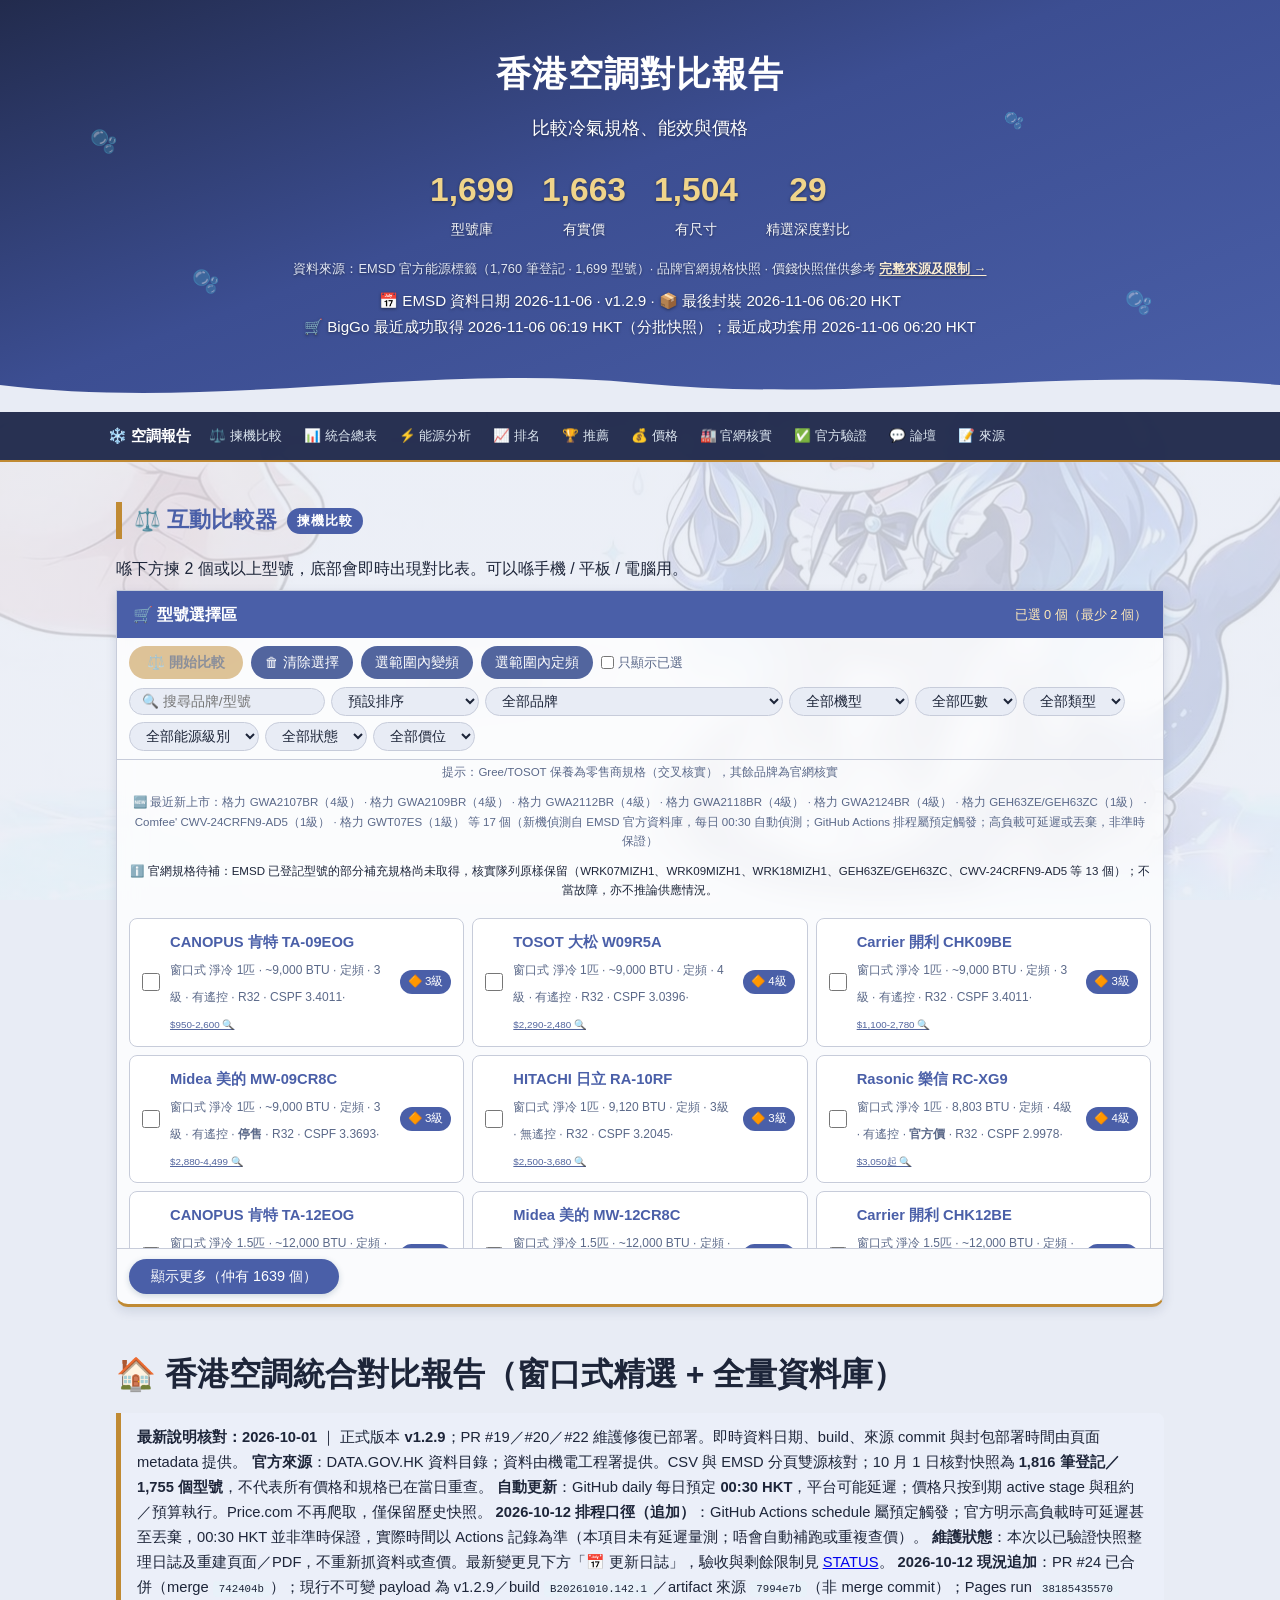
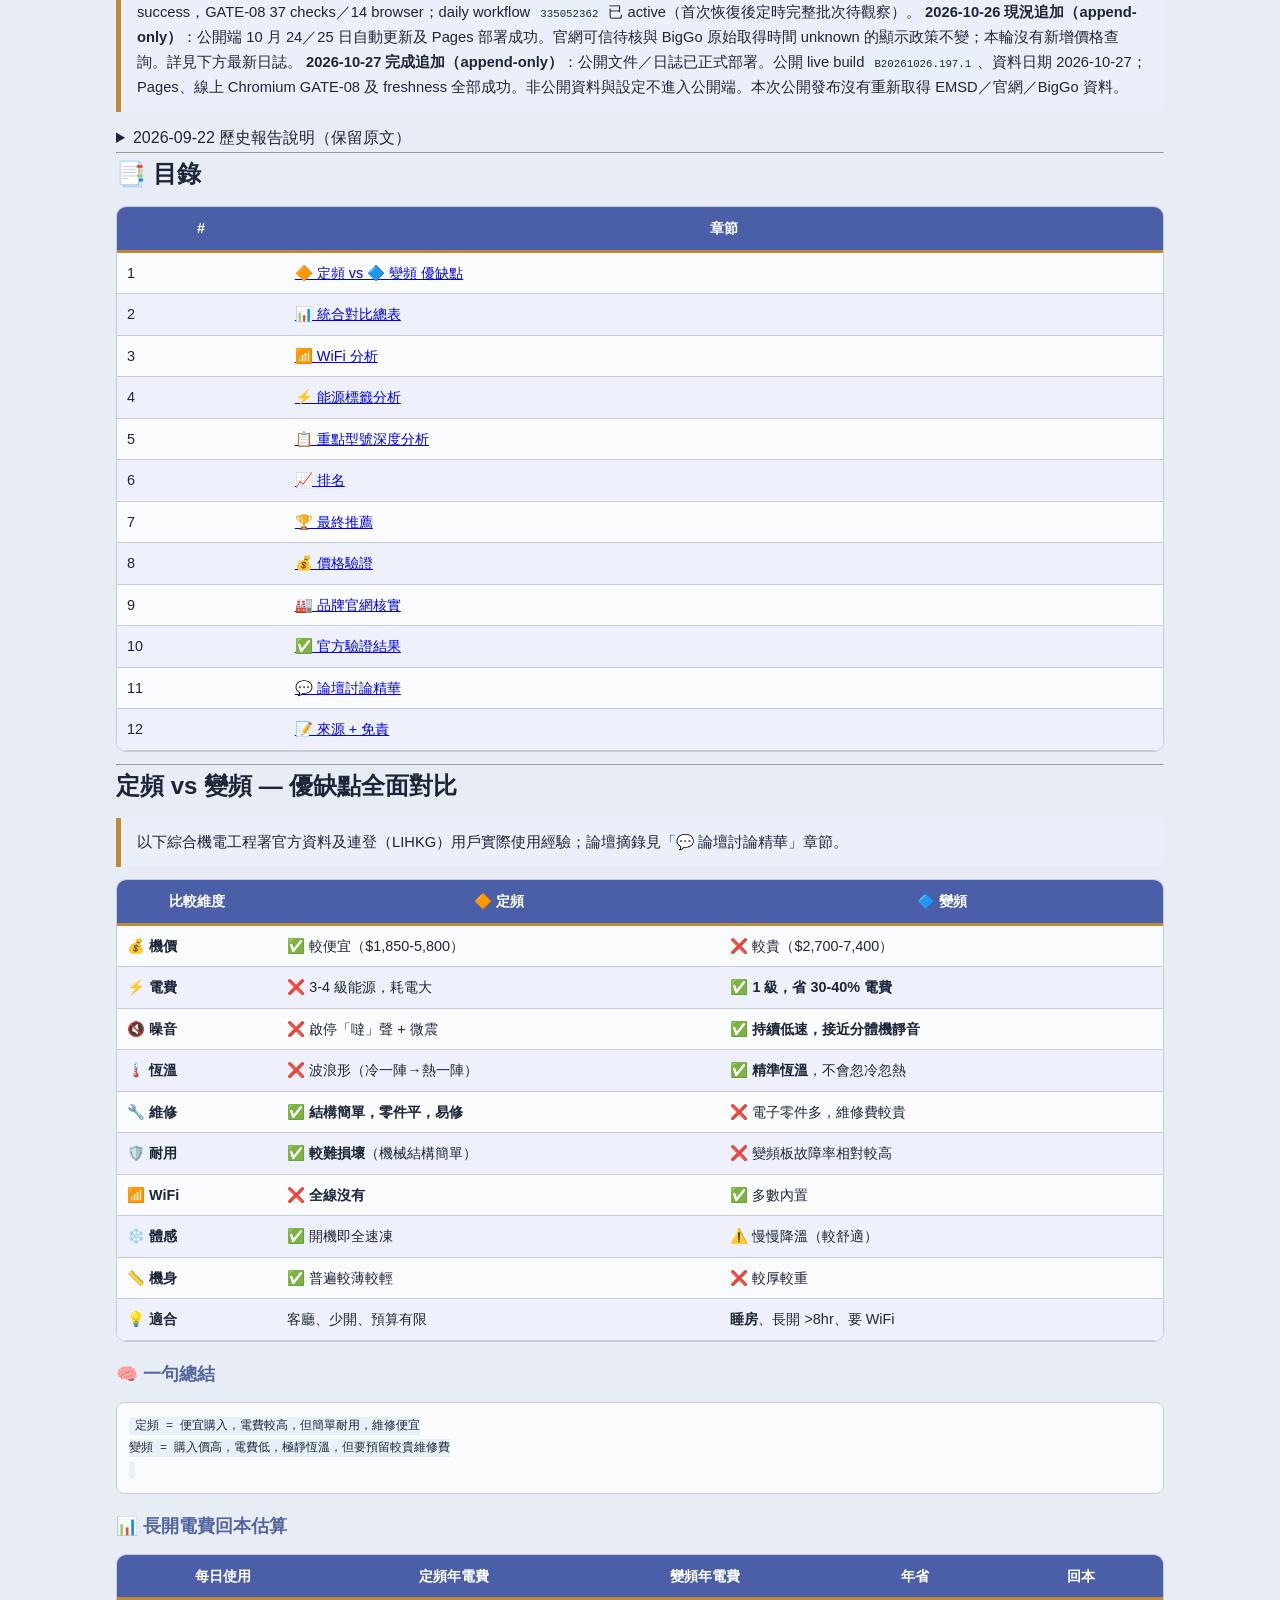
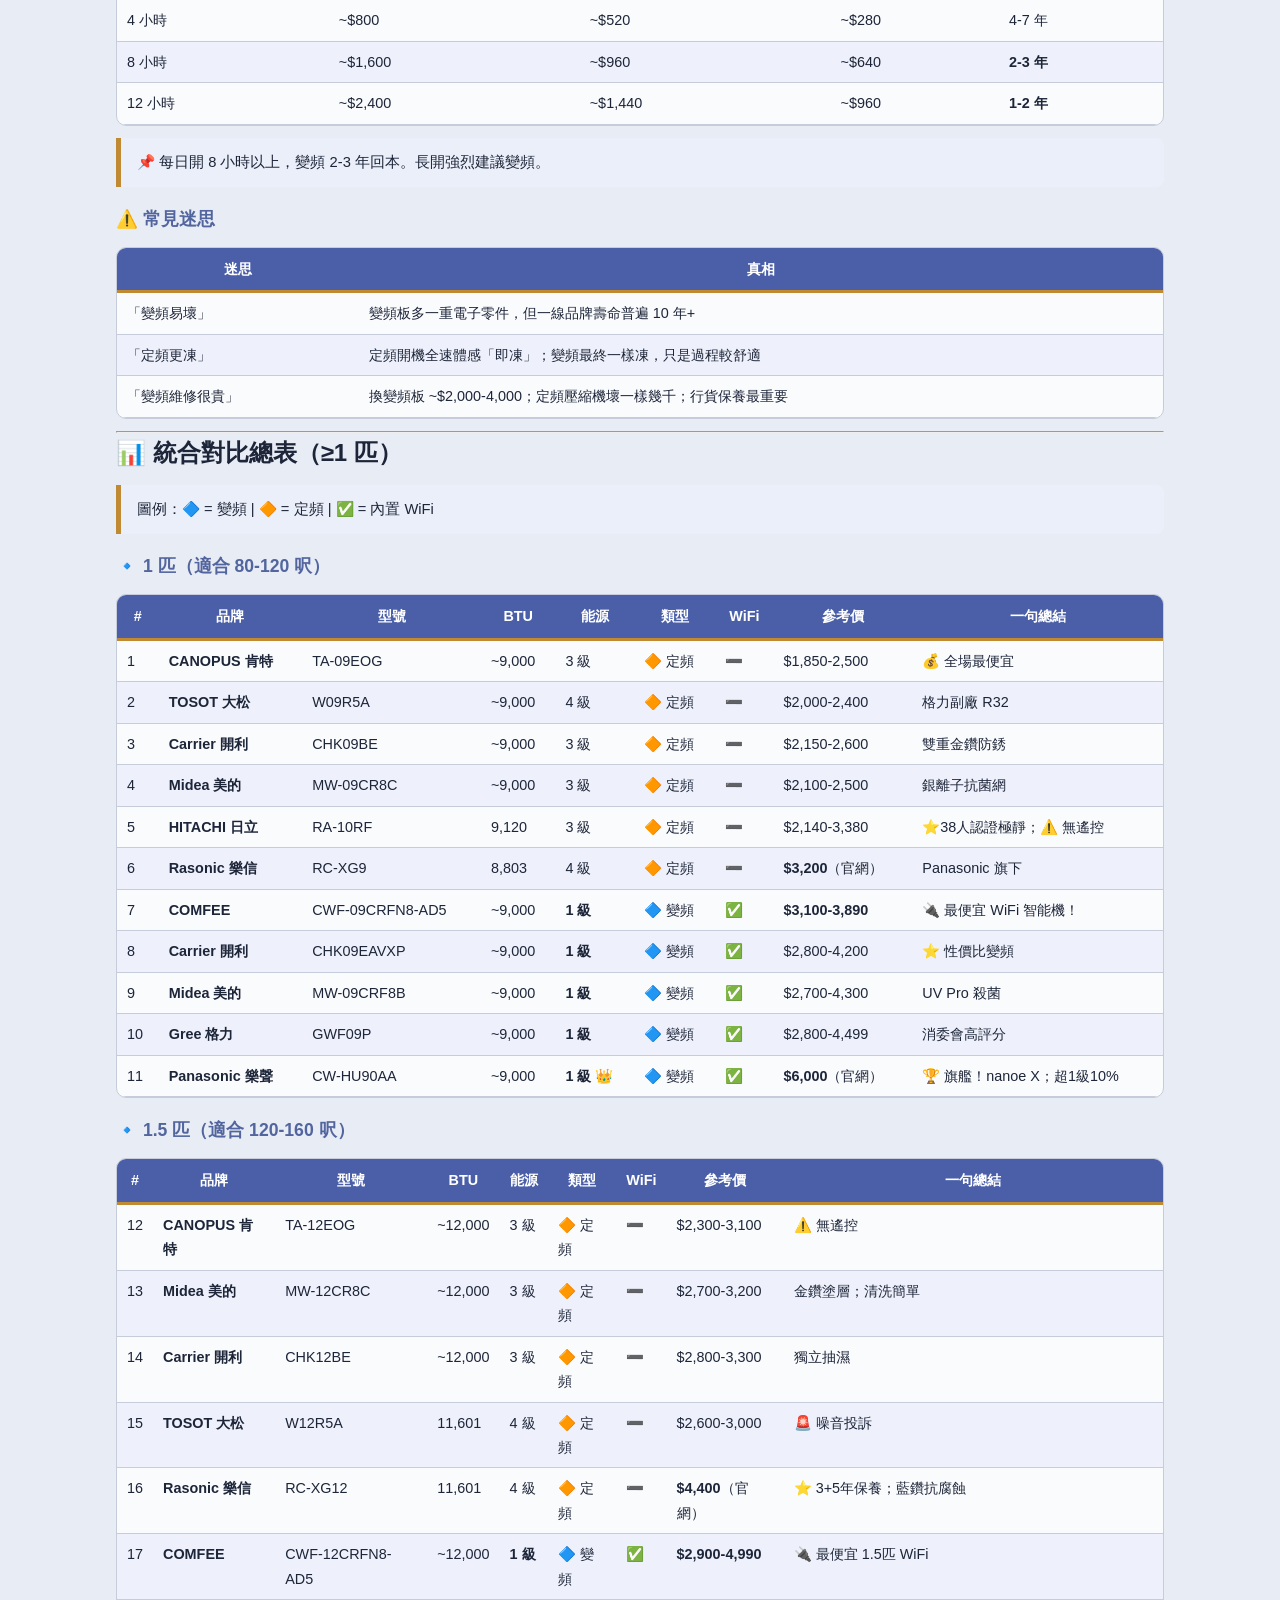
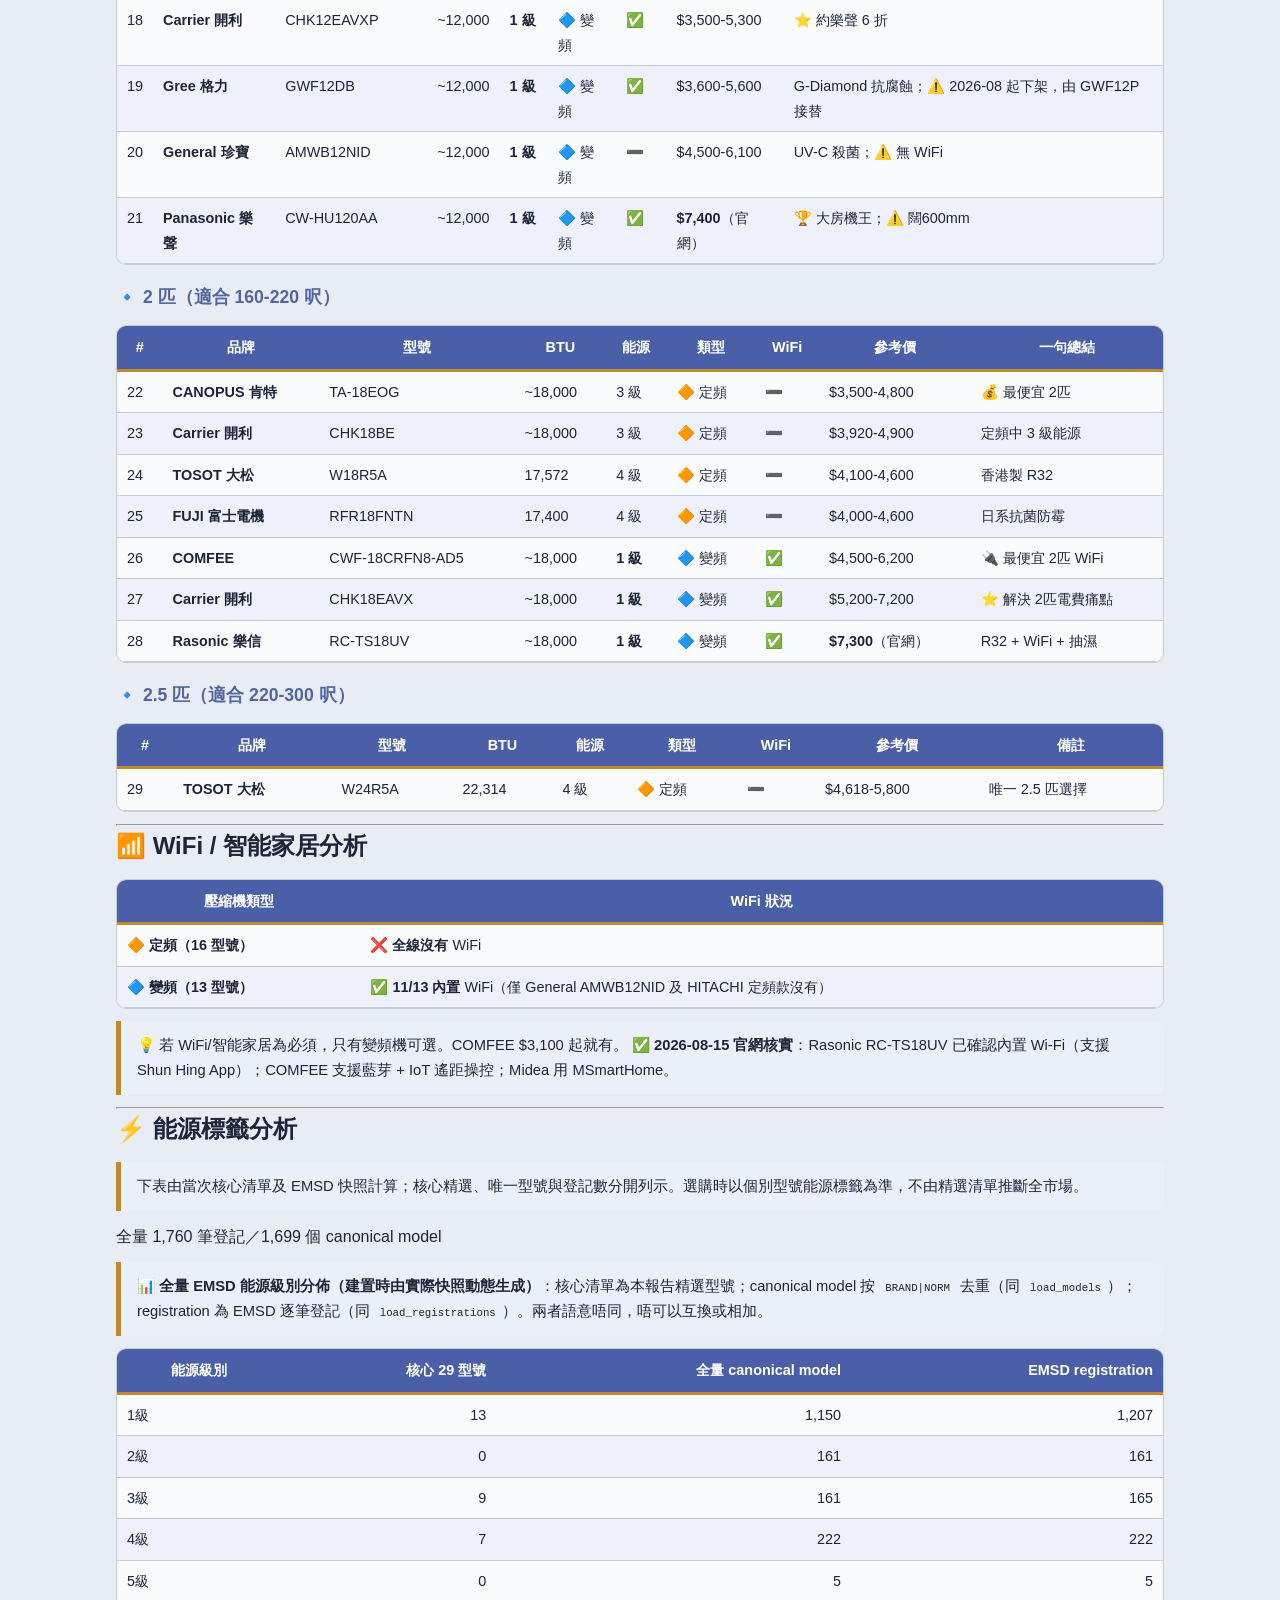
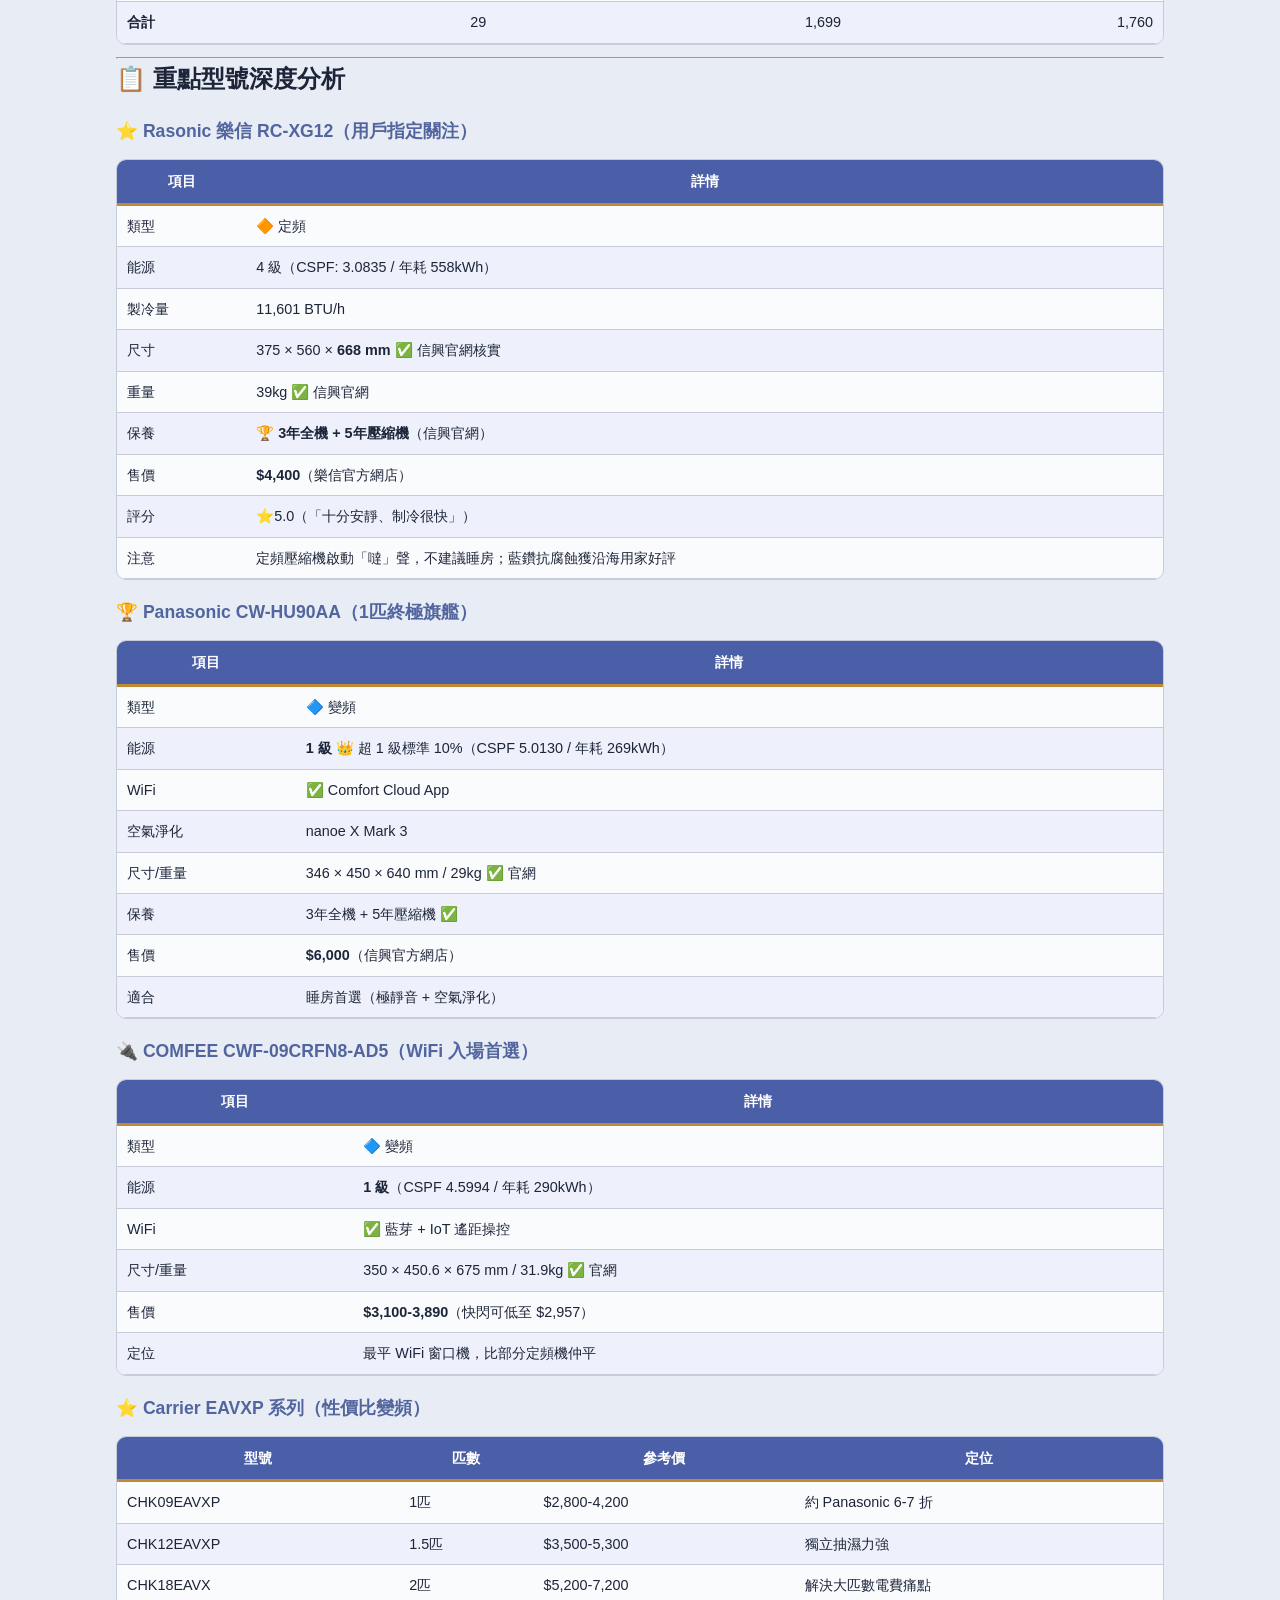
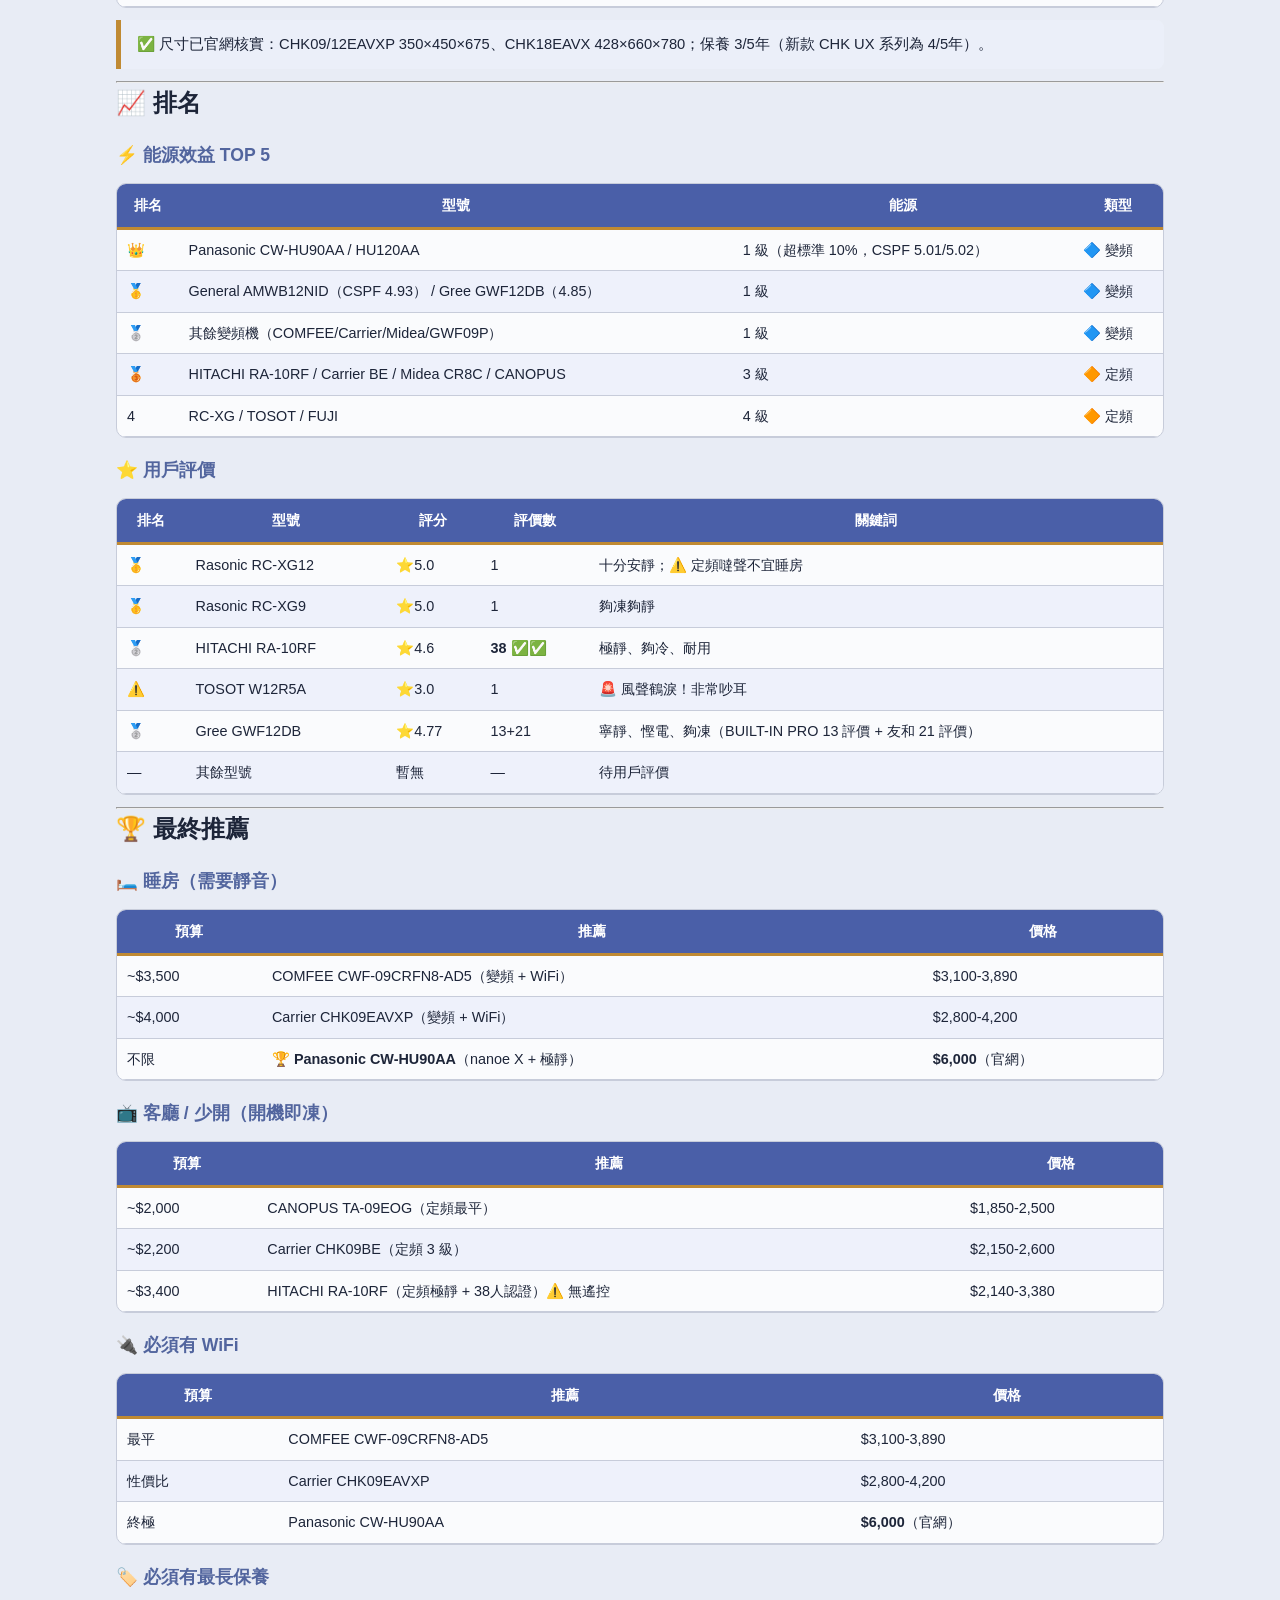
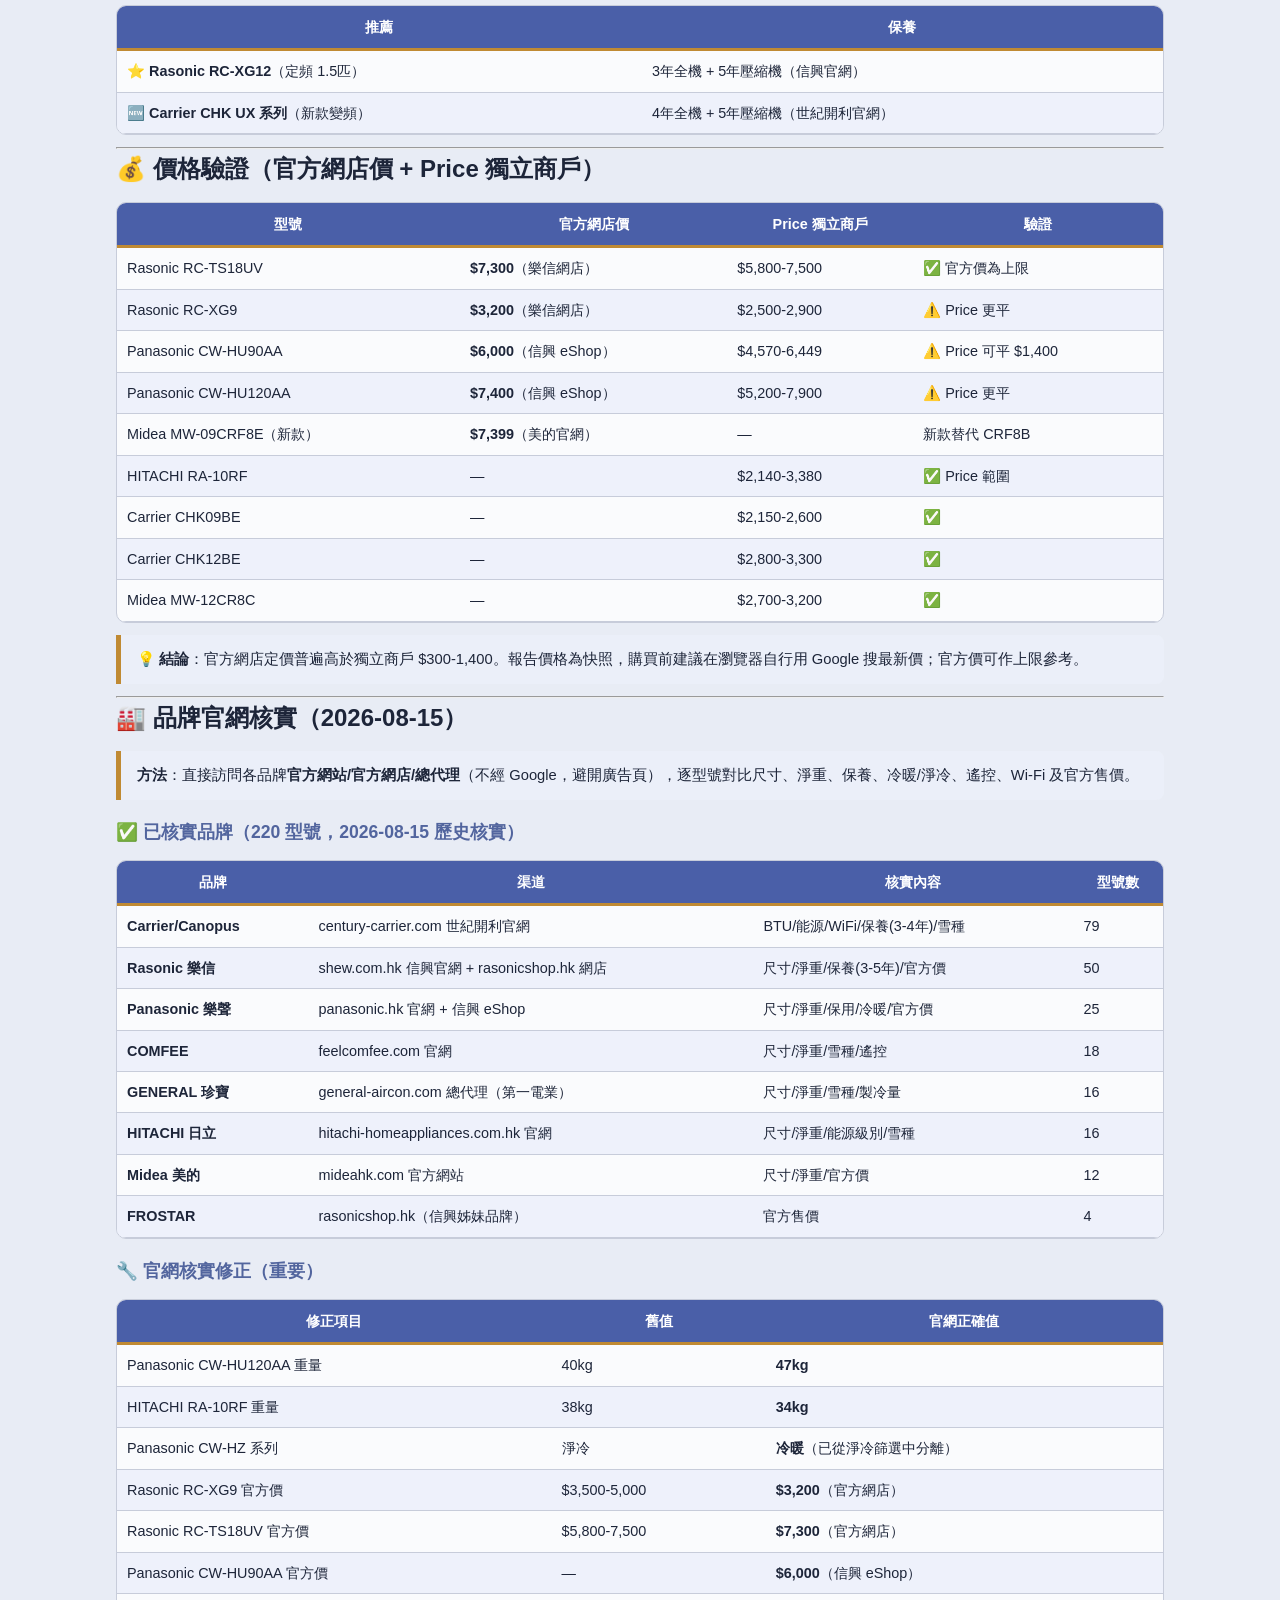
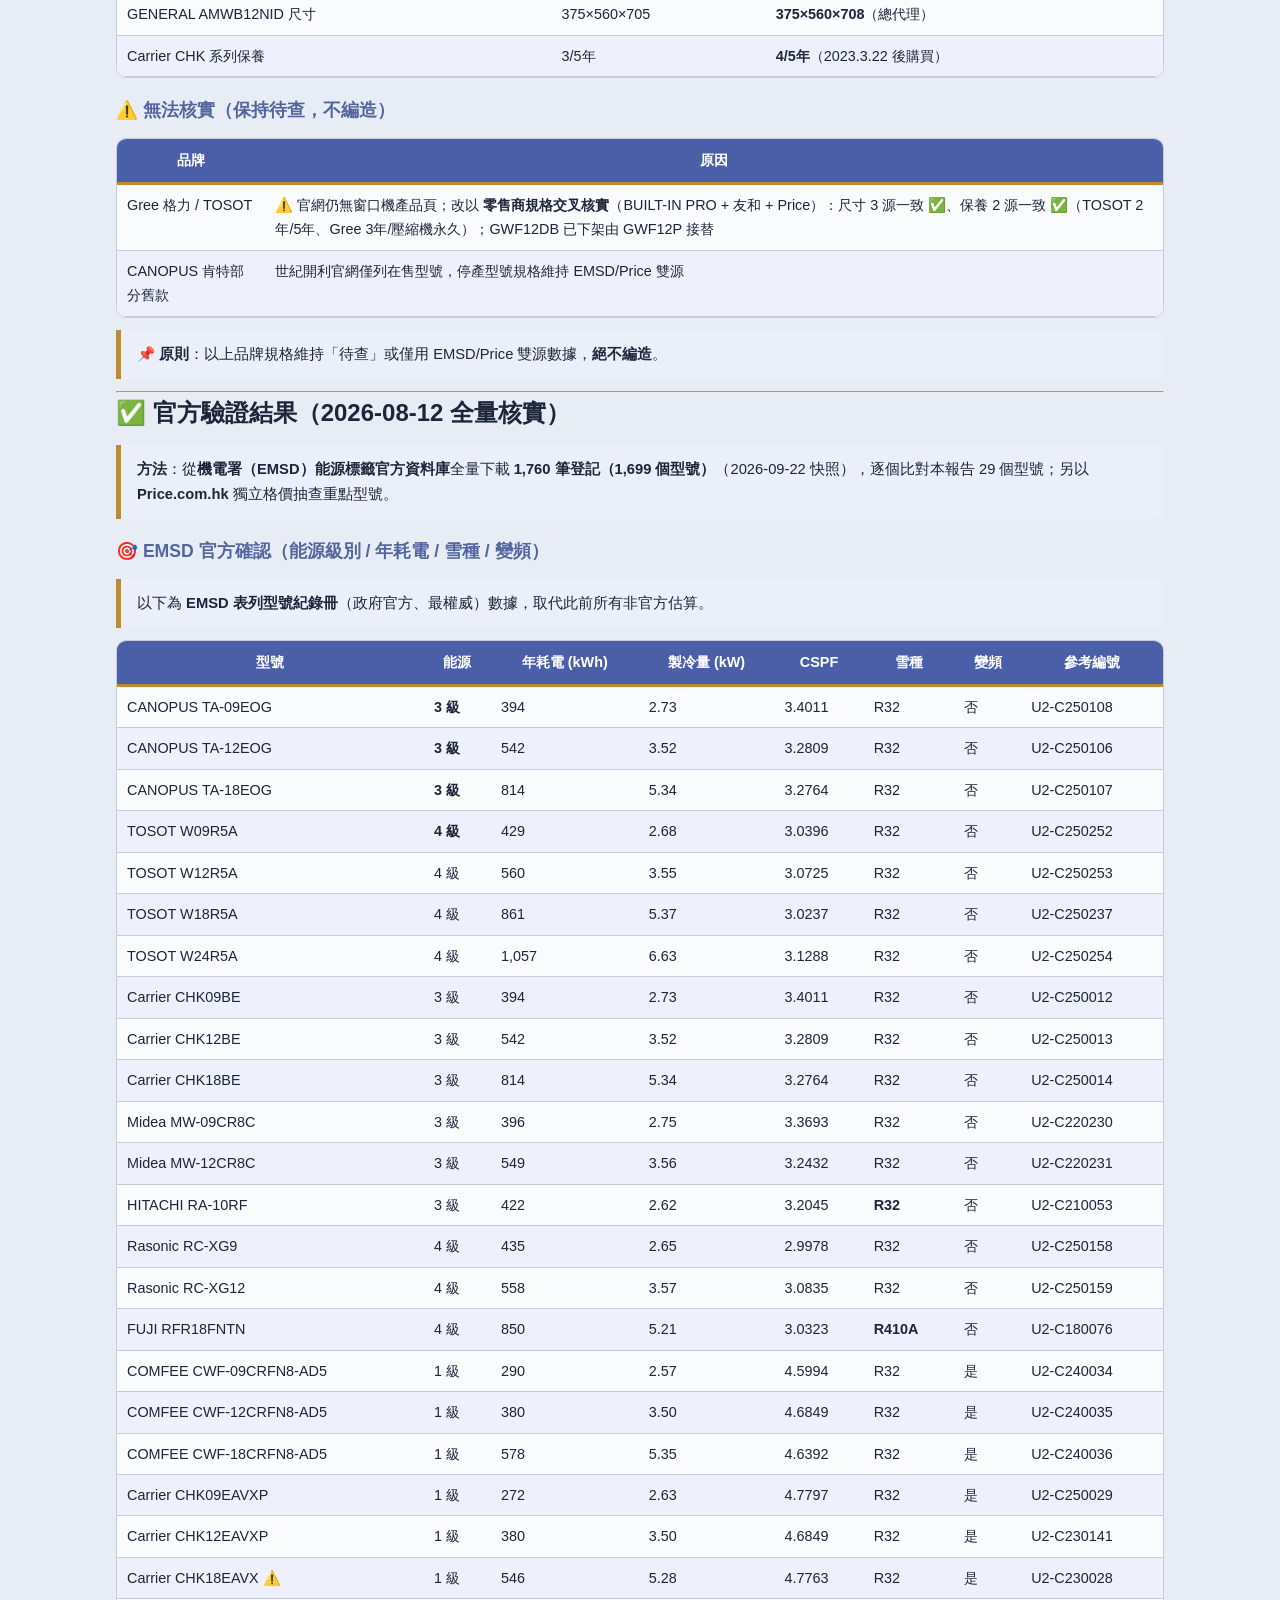
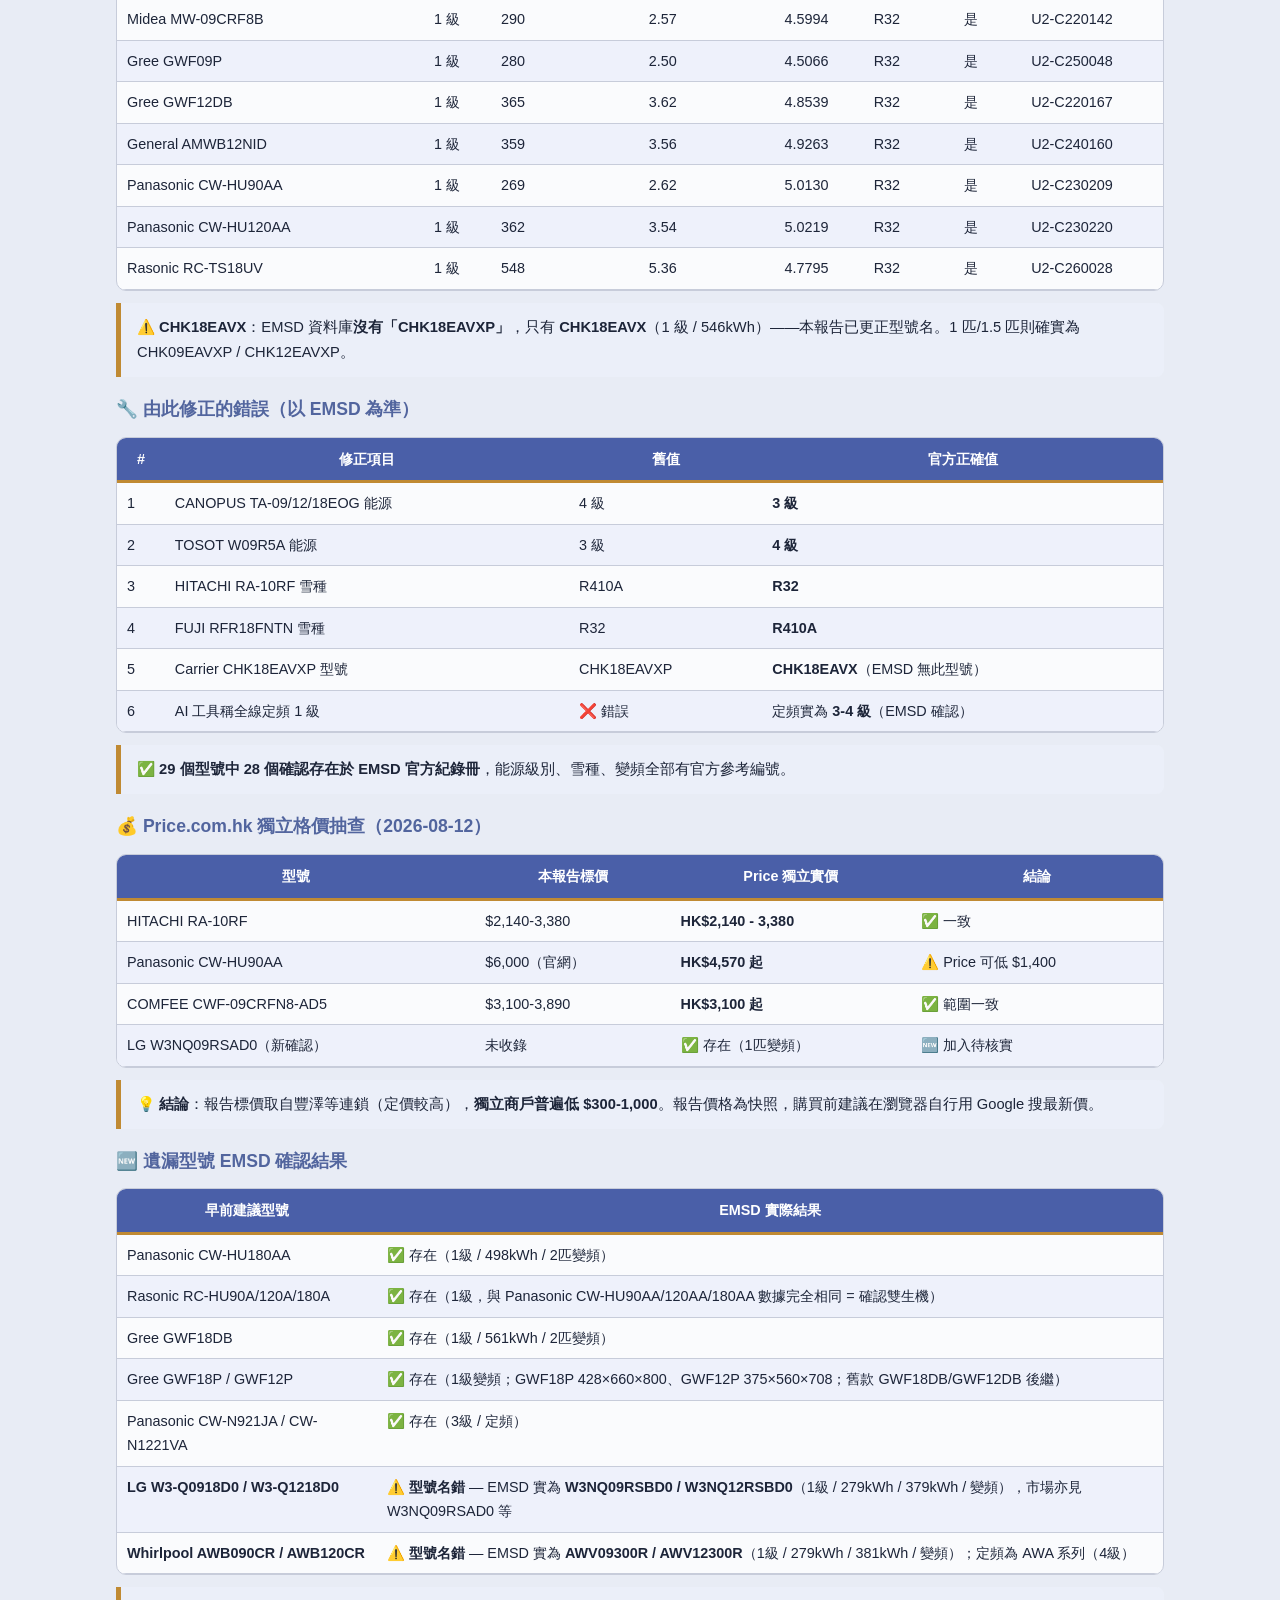
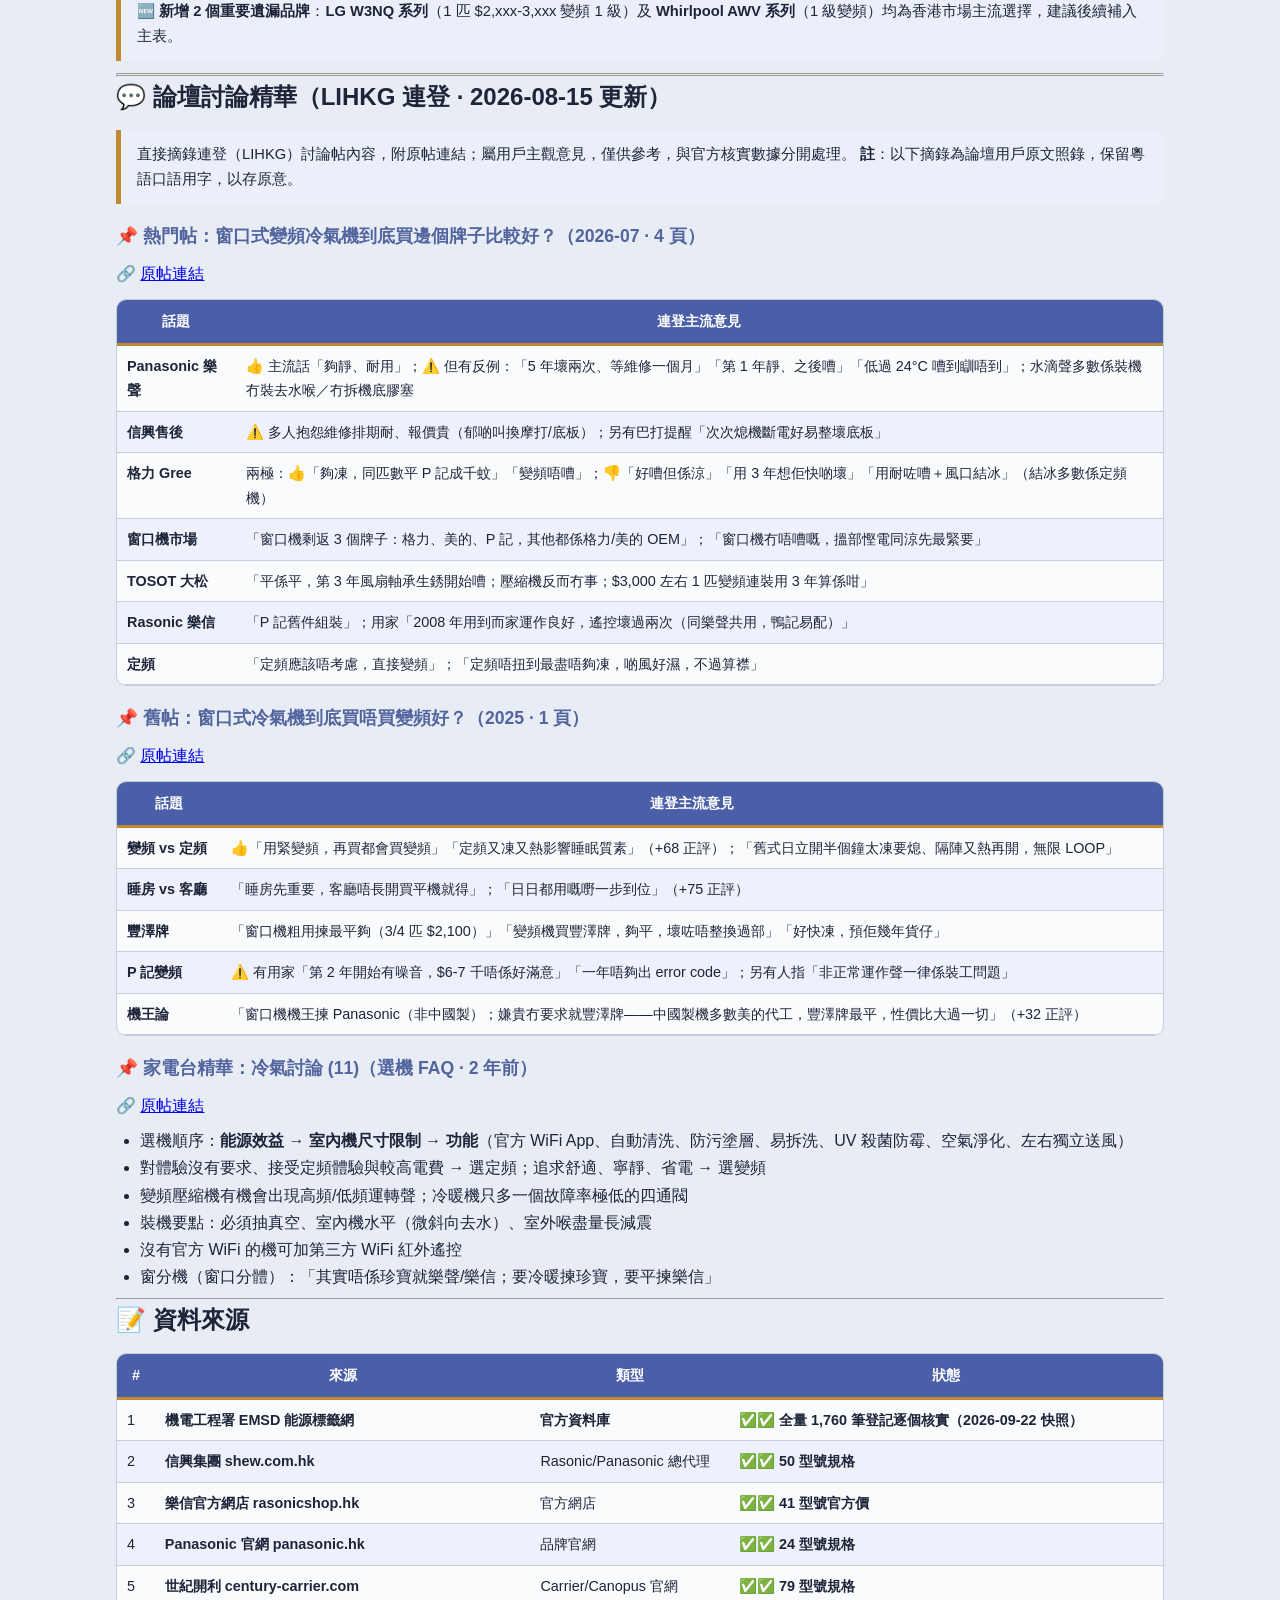
==== commit 0d4ae527: "自動更新：新機偵測及規格同步（2026-11-05）" ====
--- a/index.html
+++ b/index.html
@@ -3009,8 +3009,8 @@
 <button id="backTop" onclick="window.scrollTo({top:0,behavior:'smooth'})" title="返回頂部">↑</button>
 
 <script>
-const MODELS = [{"mount":"窗口式","mode":"淨冷","remote":"✅","brand":"CANOPUS 肯特","model":"TA-09EOG","hp":"1匹","btu":"~9,000","type":"定頻","energy":"3級","wifi":"➖","price":"$950-2,600","kwh":"394","cspf":"3.4011","kw":"2.73","gas":"R32","noise":"待查","size":"350×451×675","weight":"~30kg","warranty":"4/5年","note":"💰 全場最平","pid":"658570","status":"有價"},{"mount":"窗口式","mode":"淨冷","remote":"✅","brand":"TOSOT 大松","model":"W09R5A","hp":"1匹","btu":"~9,000","type":"定頻","energy":"4級","wifi":"➖","price":"$2,290-2,480","kwh":"429","cspf":"3.0396","kw":"2.68","gas":"R32","noise":"待查","size":"350×450×580","weight":"32kg","warranty":"2年全機/5年壓縮機","note":"格力副廠 R32","pid":"672519","status":"有價"},{"mount":"窗口式","mode":"淨冷","remote":"✅","brand":"Carrier 開利","model":"CHK09BE","hp":"1匹","btu":"~9,000","type":"定頻","energy":"3級","wifi":"➖","price":"$1,100-2,780","kwh":"394","cspf":"3.4011","kw":"2.73","gas":"R32","noise":"45-49dB","size":"350×451×675","weight":"37.1kg","warranty":"4/5年","note":"雙重金鑽防銹","pid":"656285","status":"有價"},{"mount":"窗口式","mode":"淨冷","remote":"✅","brand":"Midea 美的","model":"MW-09CR8C","hp":"1匹","btu":"~9,000","type":"定頻","energy":"3級","wifi":"➖","price":"$2,880-4,499","kwh":"396","cspf":"3.3693","kw":"2.75","gas":"R32","noise":"45-49dB","size":"350×451×675","weight":"~30kg","warranty":"3/5年","note":"銀離子抗菌網","pid":"618196","status":"停售"},{"mount":"窗口式","mode":"淨冷","brand":"HITACHI 日立","model":"RA-10RF","hp":"1匹","btu":"9,120","type":"定頻","energy":"3級","wifi":"➖","price":"$2,500-3,680","kwh":"422","cspf":"3.2045","kw":"2.62","gas":"R32","noise":"44-48dB","size":"345×470×640","weight":"34kg","warranty":"3/5年","remote":"➖","note":"⭐ 38人認證極靜 · 無遙控（面板操控）","pid":"493523","status":"有價"},{"mount":"窗口式","mode":"淨冷","remote":"✅","brand":"Rasonic 樂信","model":"RC-XG9","hp":"1匹","btu":"8,803","type":"定頻","energy":"4級","wifi":"➖","price":"$3,050起","kwh":"435","cspf":"2.9978","kw":"2.65","gas":"R32","noise":"待查","size":"350×450×580","weight":"32.5kg","warranty":"3/5年","note":"Panasonic 旗下","price_official":true,"pid":"664767","status":"官方價"},{"mount":"窗口式","mode":"淨冷","remote":"➖","brand":"CANOPUS 肯特","model":"TA-12EOG","hp":"1.5匹","btu":"~12,000","type":"定頻","energy":"3級","wifi":"➖","price":"$2,950-3,550","kwh":"542","cspf":"3.2809","kw":"3.52","gas":"R32","noise":"待查","size":"380×600×560","weight":"~40kg","warranty":"4/5年","note":"⚠️ 無遙控","pid":"658571","status":"有價"},{"mount":"窗口式","mode":"淨冷","remote":"✅","brand":"Midea 美的","model":"MW-12CR8C","hp":"1.5匹","btu":"~12,000","type":"定頻","energy":"3級","wifi":"➖","price":"$3,250起","kwh":"549","cspf":"3.2432","kw":"3.56","gas":"R32","noise":"47-51dB","size":"380×600×560","weight":"37.8kg","warranty":"39個月","note":"金鑽塗層","pid":"618197","status":"有價"},{"mount":"窗口式","mode":"淨冷","remote":"✅","brand":"Carrier 開利","model":"CHK12BE","hp":"1.5匹","btu":"~12,000","type":"定頻","energy":"3級","wifi":"➖","price":"$1,800-3,580","kwh":"542","cspf":"3.2809","kw":"3.52","gas":"R32","noise":"47-51dB","size":"380×600×560","weight":"40.3kg","warranty":"4/5年","note":"獨立抽濕","pid":"656286","status":"有價"},{"mount":"窗口式","mode":"淨冷","remote":"✅","brand":"TOSOT 大松","model":"W12R5A","hp":"1.5匹","btu":"11,601","type":"定頻","energy":"4級","wifi":"➖","price":"$3,590-3,731","kwh":"560","cspf":"3.0725","kw":"3.55","gas":"R32","noise":"待查","size":"375×560×668","weight":"39kg","warranty":"2年全機/5年壓縮機","note":"🚨 噪音投訴","pid":"672520","status":"有價"},{"mount":"窗口式","mode":"淨冷","remote":"✅","brand":"Rasonic 樂信","model":"RC-XG12","hp":"1.5匹","btu":"11,601","type":"定頻","energy":"4級","wifi":"➖","price":"$3,990起","kwh":"558","cspf":"3.0835","kw":"3.57","gas":"R32","noise":"待查","size":"375×560×668","weight":"39kg","warranty":"3/5年","note":"⭐ 3+5年保養","price_official":true,"pid":"664768","status":"官方價"},{"mount":"窗口式","mode":"淨冷","remote":"✅","brand":"CANOPUS 肯特","model":"TA-18EOG","hp":"2匹","btu":"~18,000","type":"定頻","energy":"3級","wifi":"➖","price":"$3,588-6,778","kwh":"814","cspf":"3.2764","kw":"5.34","gas":"R32","noise":"待查","size":"428×660×680","weight":"~58kg","warranty":"4/5年","note":"💰 最平 2匹","pid":"658572","status":"有價"},{"mount":"窗口式","mode":"淨冷","remote":"✅","brand":"Carrier 開利","model":"CHK18BE","hp":"2匹","btu":"~18,000","type":"定頻","energy":"3級","wifi":"➖","price":"$1,800-4,780","kwh":"814","cspf":"3.2764","kw":"5.34","gas":"R32","noise":"50-54dB","size":"428×660×680","weight":"57.3kg","warranty":"4/5年","note":"定頻中 3 級","pid":"656287","status":"有價"},{"mount":"窗口式","mode":"淨冷","remote":"✅","brand":"TOSOT 大松","model":"W18R5A","hp":"2匹","btu":"17,572","type":"定頻","energy":"4級","wifi":"➖","price":"$2,290-4,573","kwh":"861","cspf":"3.0237","kw":"5.37","gas":"R32","noise":"待查","size":"428×660×700","weight":"~55kg","warranty":"2年全機/5年壓縮機","note":"香港製 R32","pid":"672521","status":"有價"},{"mount":"窗口式","mode":"淨冷","remote":"✅","brand":"FUJI 富士","model":"RFR18FNTN","hp":"2匹","btu":"17,400","type":"定頻","energy":"4級","wifi":"➖","price":"$4,180-6,490","kwh":"850","cspf":"3.0323","kw":"5.21","gas":"R410A","noise":"待查","size":"428×660×705","weight":"~56kg","warranty":"2/5年","note":"日系抗菌防霉","pid":"458455","status":"停售"},{"mount":"窗口式","mode":"淨冷","remote":"✅","brand":"TOSOT 大松","model":"W24R5A","hp":"2.5匹","btu":"22,314","type":"定頻","energy":"4級","wifi":"➖","price":"$2,290-4,618","kwh":"1,057","cspf":"3.1288","kw":"6.63","gas":"R32","noise":"待查","size":"428×660×770","weight":"~65kg","warranty":"2年全機/5年壓縮機","note":"唯一 2.5 匹","pid":"672522","status":"有價"},{"mount":"窗口式","mode":"淨冷","remote":"✅","brand":"COMFEE","model":"CWF-09CRFN8-AD5","hp":"1匹","btu":"~9,000","type":"變頻","energy":"1級","wifi":"✅","price":"$2,870-3,680","kwh":"290","cspf":"4.5994","kw":"2.57","gas":"R32","noise":"42-46dB","size":"350×450.6×675","weight":"31.9kg","warranty":"3/5年","note":"🔌 最平 WiFi 智能機","pid":"631717","status":"有價"},{"mount":"窗口式","mode":"淨冷","remote":"✅","brand":"Carrier 開利","model":"CHK09EAVXP","hp":"1匹","btu":"~9,000","type":"變頻","energy":"1級","wifi":"✅","price":"$3,222-3,580","kwh":"272","cspf":"4.7797","kw":"2.63","gas":"R32","noise":"41-45dB","size":"350×450×675","weight":"~29kg","warranty":"3/5年","note":"⭐ 性價比變頻","pid":"550572","status":"停售"},{"mount":"窗口式","mode":"淨冷","remote":"✅","brand":"Midea 美的","model":"MW-09CRF8B","hp":"1匹","btu":"~9,000","type":"變頻","energy":"1級","wifi":"✅","price":"$2,870-2,930","kwh":"290","cspf":"4.5994","kw":"2.57","gas":"R32","noise":"41-45dB","size":"350×451×675","weight":"~29kg","warranty":"3/5年","note":"UV Pro 殺菌","pid":"547087","status":"有價"},{"mount":"窗口式","mode":"淨冷","remote":"✅","brand":"Gree 格力","model":"GWF09P","hp":"1匹","btu":"~9,000","type":"變頻","energy":"1級","wifi":"✅","price":"$3,230-4,730","kwh":"280","cspf":"4.5066","kw":"2.50","gas":"R32","noise":"待查","size":"350×450×640","weight":"~28kg","warranty":"3年全機/壓縮機永久","note":"消委會高評分","pid":"657064","status":"有價"},{"mount":"窗口式","mode":"淨冷","remote":"✅","brand":"Panasonic 樂聲","model":"CW-HU90AA","hp":"1匹","btu":"~9,000","type":"變頻","energy":"1級","wifi":"✅","price":"$4,500-6,488","kwh":"269","cspf":"5.0130","kw":"2.62","gas":"R32","noise":"39-44dB","size":"346×450×640","weight":"29kg","warranty":"壓縮機5年","note":"🏆 旗艦 nanoe X","price_official":true,"pid":"614694","status":"官方價"},{"mount":"窗口式","mode":"淨冷","remote":"✅","brand":"COMFEE","model":"CWF-12CRFN8-AD5","hp":"1.5匹","btu":"~12,000","type":"變頻","energy":"1級","wifi":"✅","price":"$3,955-4,140","kwh":"380","cspf":"4.6849","kw":"3.50","gas":"R32","noise":"44-48dB","size":"350×450.6×675","weight":"33.3kg","warranty":"3/5年","note":"🔌 最平 1.5匹 WiFi","pid":"631718","status":"有價"},{"mount":"窗口式","mode":"淨冷","remote":"✅","brand":"Carrier 開利","model":"CHK12EAVXP","hp":"1.5匹","btu":"~12,000","type":"變頻","energy":"1級","wifi":"✅","price":"$3,996-9,410","kwh":"380","cspf":"4.6849","kw":"3.50","gas":"R32","noise":"43-47dB","size":"350×450×675","weight":"~36kg","warranty":"4/5年","note":"⭐ 約樂聲 6 折","pid":"550575","status":"停售"},{"mount":"窗口式","mode":"淨冷","remote":"✅","brand":"Gree 格力","model":"GWF12DB","hp":"1.5匹","btu":"~12,000","type":"變頻","energy":"1級","wifi":"✅","price":"$3,200-4,000","kwh":"365","cspf":"4.8539","kw":"3.62","gas":"R32","noise":"待查","size":"375×560×708","weight":"39kg","warranty":"3年全機/壓縮機永久","note":"G-Diamond 抗腐蝕","pid":"550783","status":"有價"},{"mount":"窗口式","mode":"淨冷","remote":"✅","brand":"General 珍寶","model":"AMWB12NID","hp":"1.5匹","btu":"~12,000","type":"變頻","energy":"1級","wifi":"➖","price":"$6,202起","kwh":"359","cspf":"4.9263","kw":"3.56","gas":"R32","noise":"43-48dB","size":"375×560×708","weight":"39kg","warranty":"2/5年","note":"UV-C 殺菌；⚠️ 無 WiFi","pid":"661872","status":"有價"},{"mount":"窗口式","mode":"淨冷","remote":"✅","brand":"Panasonic 樂聲","model":"CW-HU120AA","hp":"1.5匹","btu":"~12,000","type":"變頻","energy":"1級","wifi":"✅","price":"$4,880-7,980","kwh":"362","cspf":"5.0219","kw":"3.54","gas":"R32","noise":"41-45dB","size":"400×600×710","weight":"47kg","warranty":"壓縮機5年","note":"🏆 大房機王","price_official":true,"pid":"617002","status":"官方價"},{"mount":"窗口式","mode":"淨冷","remote":"✅","brand":"COMFEE","model":"CWF-18CRFN8-AD5","hp":"2匹","btu":"~18,000","type":"變頻","energy":"1級","wifi":"✅","price":"$4,830-5,288","kwh":"578","cspf":"4.6392","kw":"5.35","gas":"R32","noise":"46-50dB","size":"428×660×780","weight":"52.3kg","warranty":"3/5年","note":"🔌 最平 2匹 WiFi","pid":"631719","status":"有價"},{"mount":"窗口式","mode":"淨冷","remote":"✅","brand":"Carrier 開利","model":"CHK18EAVX","hp":"2匹","btu":"~18,000","type":"變頻","energy":"1級","wifi":"✅","price":"$2,600-3,300","kwh":"546","cspf":"4.7763","kw":"5.28","gas":"R32","noise":"45-49dB","size":"428×660×780","weight":"~52kg","warranty":"4/5年","note":"⭐ 解決 2匹電費痛點","pid":"550577","status":"有價"},{"mount":"窗口式","mode":"淨冷","remote":"✅","brand":"Rasonic 樂信","model":"RC-TS18UV","hp":"2匹","btu":"~18,000","type":"變頻","energy":"1級","wifi":"✅","price":"$6,680起","kwh":"548","cspf":"4.7795","kw":"5.36","gas":"R32","noise":"待查","size":"428×660×780","weight":"52.3kg","warranty":"3/5年","note":"R32 + WiFi + 抽濕","price_official":true,"pid":"691239","status":"官方價"}];
-const EMSD_EXTRA = [{"brand":"HITACHI 日立","model":"RAS-S18CAK/RAC-S18CAK","hp":"2匹","mount":"掛牆分體式","btu":"18,357","mode":"淨冷","type":"定頻","energy":"3級","wifi":"","remote":"","price":"$4,350起","pid":"122196","kwh":"860","cspf":"3.2366","kw":"5.38","gas":"R410A","noise":"","size":"207×295×1030","weight":"","warranty":"","note":"EMSD 官方登記 · Price 實價","ref":"U1-C100291","provider":"阿奇立克日立家電(香港)有限公司","status":"停售"},{"brand":"HITACHI 日立","model":"RAS-E24CAK/RAC-E24CAK","hp":"2.5匹+","mount":"掛牆分體式","btu":"22,178","mode":"淨冷","type":"定頻","energy":"5級","wifi":"","remote":"","price":"$6,450起","pid":"122199","kwh":"1198","cspf":"2.7470","kw":"6.50","gas":"R410A","noise":"","size":"207×295×1030","weight":"","warranty":"","note":"EMSD 官方登記 · Price 實價","ref":"U1-C100317","provider":"阿奇立克日立家電(香港)有限公司","status":"停售"},{"brand":"HITACHI 日立","model":"RAS-E10CAK / RAC-E10CAK","hp":"1匹","mount":"掛牆分體式","btu":"9,212","mode":"淨冷","type":"定頻","energy":"3級","wifi":"","remote":"","price":"$2,388起","pid":"125113","kwh":"370","cspf":"3.4152","kw":"2.70","gas":"R410A","noise":"","size":"221×780×2808","weight":"","warranty":"","note":"EMSD 官方登記 · Price 實價","ref":"U1-C110030","provider":"阿奇立克日立家電(香港)有限公司","status":"停售"},{"brand":"HITACHI 日立","model":"RAS-E13CAK / RAC-E13CAK","hp":"1.5匹","mount":"掛牆分體式","btu":"12,249","mode":"淨冷","type":"定頻","energy":"3級","wifi":"","remote":"","price":"$2,988起","pid":"125377","kwh":"532","cspf":"3.3277","kw":"3.59","gas":"R410A","noise":"","size":"221×280×780","weight":"","warranty":"","note":"EMSD 官方登記 · Price 實價","ref":"U1-C110031","provider":"阿奇立克日立家電(香港)有限公司","status":"停售"},{"brand":"TOSHIBA 東芝","model":"RAS-18N3KCV(HK)","hp":"2匹","mount":"掛牆分體式","btu":"17,026","mode":"淨冷","type":"變頻","energy":"1級","wifi":"","remote":"","price":"$4,888起","pid":"228081","kwh":"458","cspf":"5.5246","kw":"4.99","gas":"R410A","noise":"","size":"243×320×1050","weight":"","warranty":"","note":"EMSD 官方登記 · Price 實價","ref":"U1-C140152","provider":"開利(香港)有限公司","status":"停售"},{"brand":"HITACHI 日立","model":"RAS-DX10HDK/RAC-DX10HDK","hp":"1匹","mount":"窗口分體式","btu":"8,462","mode":"冷暖","type":"變頻","energy":"1級","wifi":"","remote":"","price":"$3,088起","pid":"182821","kwh":"261","cspf":"4.8369","kw":"2.48","gas":"R410A","noise":"","size":"225×280×780","weight":"","warranty":"","note":"EMSD 官方登記 · Price 實價","ref":"U1-C140178","provider":"阿奇立克日立家電(香港)有限公司","status":"停售"},{"brand":"HITACHI 日立","model":"RAS-DX13HDK/RAC-DX13HDK","hp":"1匹","mount":"窗口分體式","btu":"10,645","mode":"冷暖","type":"變頻","energy":"1級","wifi":"","remote":"","price":"$3,888起","pid":"182822","kwh":"304","cspf":"5.3222","kw":"3.12","gas":"R410A","noise":"","size":"225×280×780","weight":"","warranty":"","note":"EMSD 官方登記 · Price 實價","ref":"U1-C140182","provider":"阿奇立克日立家電(香港)有限公司","status":"停售"},{"brand":"Rasonic 樂信","model":"RS-V7RW / RU-V7RW","hp":"3/4匹","mount":"窗口分體式","btu":"7,233","mode":"淨冷","type":"定頻","energy":"5級","wifi":"","remote":"","price":"$2,588起","pid":"191927","kwh":"398","cspf":"2.7938","kw":"2.12","gas":"R410A","noise":"","size":"236×296×870","weight":"","warranty":"","note":"EMSD 官方登記 · Price 實價","ref":"U1-C140199","provider":"信興電工工程有限公司","status":"停售"},{"brand":"Rasonic 樂信","model":"RS-V9RW / RU-V9RW","hp":"1匹","mount":"窗口分體式","btu":"8,837","mode":"淨冷","type":"定頻","energy":"4級","wifi":"","remote":"","price":"$2,888起","pid":"191928","kwh":"466","cspf":"2.8746","kw":"2.59","gas":"R410A","noise":"","size":"236×296×870","weight":"","warranty":"","note":"EMSD 官方登記 · Price 實價","ref":"U1-C140200","provider":"信興電工工程有限公司","status":"停售"},{"brand":"Rasonic 樂信","model":"RS-V12RW / RU-V12RW","hp":"1.5匹","mount":"窗口分體式","btu":"12,044","mode":"淨冷","type":"定頻","energy":"5級","wifi":"","remote":"","price":"$3,488起","pid":"191929","kwh":"639","cspf":"2.7869","kw":"3.53","gas":"R410A","noise":"","size":"236×296×870","weight":"","warranty":"","note":"EMSD 官方登記 · Price 實價","ref":"U1-C140202","provider":"信興電工工程有限公司","status":"停售"},{"brand":"Rasonic 樂信","model":"RS-V18RW / RU-V18RW","hp":"2匹","mount":"窗口分體式","btu":"17,026","mode":"淨冷","type":"定頻","energy":"5級","wifi":"","remote":"","price":"$5,188起","pid":"191930","kwh":"925","cspf":"2.7862","kw":"4.99","gas":"R410A","noise":"","size":"241×296×1070","weight":"","warranty":"","note":"EMSD 官方登記 · Price 實價","ref":"U1-C140204","provider":"信興電工工程有限公司","status":"停售"},{"brand":"Panasonic 樂聲","model":"CS-V18RKA / CU-V18RKA","hp":"2匹","mount":"掛牆分體式","btu":"17,777","mode":"淨冷","type":"定頻","energy":"4級","wifi":"","remote":"","price":"$4,450起","pid":"189711","kwh":"860","cspf":"3.1441","kw":"5.21","gas":"R410A","noise":"","size":"241×296×1070","weight":"","warranty":"","note":"EMSD 官方登記 · Price 實價","ref":"U1-C150008","provider":"信興電器貿易有限公司","status":"停售"},{"brand":"TOSHIBA 東芝","model":"RAS-24N3KV-HK","hp":"2.5匹+","mount":"掛牆分體式","btu":"23,713","mode":"冷暖","type":"變頻","energy":"1級","wifi":"","remote":"","price":"$6,888起","pid":"228256","kwh":"707","cspf":"5.0734","kw":"6.95","gas":"R410A","noise":"","size":"","weight":"","warranty":"","note":"EMSD 官方登記 · Price 實價","ref":"U1-C150063","provider":"開利(香港)有限公司","status":"停售"},{"brand":"TOSHIBA 東芝","model":"RAS-22N3KV-HK","hp":"2匹","mount":"掛牆分體式","btu":"20,506","mode":"冷暖","type":"變頻","energy":"1級","wifi":"","remote":"","price":"$5,688起","pid":"228257","kwh":"585","cspf":"5.1896","kw":"6.01","gas":"R410A","noise":"","size":"","weight":"","warranty":"","note":"EMSD 官方登記 · Price 實價","ref":"U1-C150064","provider":"開利(香港)有限公司","status":"停售"},{"brand":"TOSHIBA 東芝","model":"RAS-18N3KV-HK","hp":"2匹","mount":"掛牆分體式","btu":"17,094","mode":"冷暖","type":"變頻","energy":"1級","wifi":"","remote":"","price":"$4,288起","pid":"228078","kwh":"449","cspf":"5.6355","kw":"5.01","gas":"R410A","noise":"","size":"243×320×1050","weight":"","warranty":"","note":"EMSD 官方登記 · Price 實價","ref":"U1-C150065","provider":"開利(香港)有限公司","status":"停售"},{"brand":"TOSHIBA 東芝","model":"RAS-13N3KV-HK","hp":"1.5匹","mount":"掛牆分體式","btu":"11,806","mode":"冷暖","type":"變頻","energy":"1級","wifi":"","remote":"","price":"$3,588起","pid":"228079","kwh":"381","cspf":"4.6446","kw":"3.46","gas":"R410A","noise":"","size":"225×275×790","weight":"","warranty":"","note":"EMSD 官方登記 · Price 實價","ref":"U1-C150066","provider":"開利(香港)有限公司","status":"停售"},{"brand":"McQUAY 麥克維爾","model":"M5WM20L/M5LC20C","hp":"2匹","mount":"掛牆分體式","btu":"17,333","mode":"淨冷","type":"定頻","energy":"3級","wifi":"","remote":"","price":"$4,730起","pid":"232375","kwh":"838","cspf":"3.1673","kw":"5.08","gas":"R410A","noise":"","size":"224×310×1065","weight":"","warranty":"","note":"EMSD 官方登記 · Price 實價","ref":"U1-C150078","provider":"麥克維爾","status":"停售"},{"brand":"McQUAY 麥克維爾","model":"M5WM25L/M5LC25C","hp":"2匹","mount":"掛牆分體式","btu":"19,858","mode":"淨冷","type":"定頻","energy":"3級","wifi":"","remote":"","price":"$5,780起","pid":"232374","kwh":"961","cspf":"3.1614","kw":"5.82","gas":"R410A","noise":"","size":"224×310×1065","weight":"","warranty":"","note":"EMSD 官方登記 · Price 實價","ref":"U1-C150079","provider":"麥克維爾","status":"停售"},{"brand":"快意寶","model":"S1210-PACS","hp":"1.5匹","mount":"","btu":"10,987","mode":"","type":"定頻","energy":"3級","wifi":"","remote":"","price":"$560起","pid":"602077","kwh":"513","cspf":"3.1770","kw":"3.22","gas":"R410A","noise":"","size":"","weight":"","warranty":"","note":"EMSD 官方登記 · Price 實價","ref":"U1-C150081","provider":"康富電器貿易有限公司","status":"停售"},{"brand":"卓爾","model":"SAC-S12K10S","hp":"1.5匹","mount":"掛牆分體式","btu":"10,987","mode":"淨冷","type":"定頻","energy":"3級","wifi":"","remote":"","price":"$3,250起","pid":"285359","kwh":"513","cspf":"3.1770","kw":"3.22","gas":"R410A","noise":"","size":"180×275×845","weight":"","warranty":"","note":"EMSD 官方登記 · Price 實價","ref":"U1-C150083","provider":"康富電器貿易有限公司","status":"停售"},{"brand":"MITSUBISHI ELECTRIC 三菱電機","model":"MSZ-YK09VA-H1","hp":"1匹","mount":"掛牆分體式","btu":"8,666","mode":"冷暖","type":"變頻","energy":"1級","wifi":"","remote":"","price":"$4,900起","pid":"222435","kwh":"248","cspf":"5.1960","kw":"2.54","gas":"R410A","noise":"","size":"255×298×842","weight":"","warranty":"","note":"EMSD 官方登記 · Price 實價","ref":"U1-C150156","provider":"三菱電機","status":"有價"},{"brand":"MITSUBISHI ELECTRIC 三菱電機","model":"MSZ-YK12VA-H1","hp":"1.5匹","mount":"掛牆分體式","btu":"12,351","mode":"冷暖","type":"變頻","energy":"1級","wifi":"","remote":"","price":"$5,500起","pid":"222436","kwh":"348","cspf":"5.2257","kw":"3.62","gas":"R410A","noise":"","size":"255×298×842","weight":"","warranty":"","note":"EMSD 官方登記 · Price 實價","ref":"U1-C150157","provider":"三菱電機","status":"有價"},{"brand":"MITSUBISHI ELECTRIC 三菱電機","model":"MSZ-YK18VA-H1","hp":"2匹","mount":"掛牆分體式","btu":"16,548","mode":"冷暖","type":"變頻","energy":"1級","wifi":"","remote":"","price":"$5,988起","pid":"222437","kwh":"524","cspf":"4.8228","kw":"4.85","gas":"R410A","noise":"","size":"255×298×842","weight":"","warranty":"","note":"EMSD 官方登記 · Price 實價","ref":"U1-C150158","provider":"三菱電機","status":"停售"},{"brand":"MITSUBISHI ELECTRIC 三菱電機","model":"MSZ-GE25VA-E1","hp":"1匹","mount":"多聯式","btu":"8,564","mode":"冷暖","type":"變頻","energy":"1級","wifi":"","remote":"","price":"$9,788起","pid":"588482","kwh":"191","cspf":"6.6083","kw":"2.51","gas":"R410A","noise":"","size":"232×295×798","weight":"","warranty":"","note":"EMSD 官方登記 · Price 實價","ref":"U1-C150178","provider":"三菱電機","status":"停售"},{"brand":"MITSUBISHI ELECTRIC 三菱電機","model":"MSZ-GE35VA-E1","hp":"1.5匹","mount":"多聯式","btu":"12,317","mode":"冷暖","type":"變頻","energy":"1級","wifi":"","remote":"","price":"$9,788起","pid":"588482","kwh":"261","cspf":"6.7705","kw":"3.61","gas":"R410A","noise":"","size":"232×295×798","weight":"","warranty":"","note":"EMSD 官方登記 · Price 實價","ref":"U1-C150179","provider":"三菱電機","status":"停售"},{"brand":"MITSUBISHI ELECTRIC 三菱電機","model":"MSZ-GE42VA-E1","hp":"1.5匹","mount":"多聯式","btu":"14,535","mode":"冷暖","type":"變頻","energy":"1級","wifi":"","remote":"","price":"$9,788起","pid":"588482","kwh":"408","cspf":"5.2049","kw":"4.26","gas":"R410A","noise":"","size":"232×295×798","weight":"","warranty":"","note":"EMSD 官方登記 · Price 實價","ref":"U1-C150180","provider":"三菱電機","status":"停售"},{"brand":"MITSUBISHI ELECTRIC 三菱電機","model":"MSZ-GE50VA-E1","hp":"2匹","mount":"多聯式","btu":"17,401","mode":"冷暖","type":"變頻","energy":"2級","wifi":"","remote":"","price":"$9,788起","pid":"588482","kwh":"567","cspf":"4.4550","kw":"5.10","gas":"R410A","noise":"","size":"232×295×798","weight":"","warranty":"","note":"EMSD 官方登記 · Price 實價","ref":"U1-C150181","provider":"三菱電機","status":"停售"},{"brand":"MITSUBISHI ELECTRIC 三菱電機","model":"MSZ-GE60VA-E1","hp":"2.5匹+","mount":"掛牆分體式","btu":"20,950","mode":"冷暖","type":"變頻","energy":"1級","wifi":"","remote":"","price":"$11,300-11,890","pid":"255007","kwh":"546","cspf":"5.5525","kw":"6.14","gas":"R410A","noise":"","size":"238×325×1100","weight":"","warranty":"","note":"EMSD 官方登記 · Price 實價","ref":"U1-C150182","provider":"三菱電機","status":"有價"},{"brand":"MITSUBISHI ELECTRIC 三菱電機","model":"MSZ-GE71VA-E1","hp":"2.5匹+","mount":"掛牆分體式","btu":"25,419","mode":"冷暖","type":"變頻","energy":"1級","wifi":"","remote":"","price":"$12,500起","pid":"255008","kwh":"654","cspf":"5.4869","kw":"7.45","gas":"R410A","noise":"","size":"238×325×1100","weight":"","warranty":"","note":"EMSD 官方登記 · Price 實價","ref":"U1-C150183","provider":"三菱電機","status":"有價"},{"brand":"General 珍寶","model":"ASWG09JMCB/AOWG09JMCB","hp":"1匹","mount":"掛牆分體式","btu":"9,144","mode":"淨冷","type":"變頻","energy":"1級","wifi":"","remote":"","price":"$3,088起","pid":"224806","kwh":"235","cspf":"5.5941","kw":"2.68","gas":"R410A","noise":"","size":"203×268×840","weight":"","warranty":"","note":"EMSD 官方登記 · Price 實價","ref":"U1-C150185","provider":"第一電業有限公司","status":"停售"},{"brand":"General 珍寶","model":"ASWG09LMCB/AOWG09LMCB","hp":"1匹","mount":"掛牆分體式","btu":"9,076","mode":"冷暖","type":"變頻","energy":"1級","wifi":"","remote":"","price":"$2,820起","pid":"224804","kwh":"241","cspf":"5.4482","kw":"2.66","gas":"R410A","noise":"","size":"203×268×840","weight":"","warranty":"","note":"EMSD 官方登記 · Price 實價","ref":"U1-C150186","provider":"第一電業有限公司","status":"停售"},{"brand":"General 珍寶","model":"ASWG12JMCB/AOWG12JMCB","hp":"1.5匹","mount":"掛牆分體式","btu":"12,215","mode":"淨冷","type":"變頻","energy":"1級","wifi":"","remote":"","price":"$3,988起","pid":"224805","kwh":"327","cspf":"5.4185","kw":"3.58","gas":"R410A","noise":"","size":"203×268×840","weight":"","warranty":"","note":"EMSD 官方登記 · Price 實價","ref":"U1-C150187","provider":"第一電業有限公司","status":"停售"},{"brand":"General 珍寶","model":"ASWG12LMCB/AOWG12LMCB","hp":"1.5匹","mount":"掛牆分體式","btu":"12,283","mode":"冷暖","type":"變頻","energy":"1級","wifi":"","remote":"","price":"$4,030起","pid":"224803","kwh":"331","cspf":"5.3509","kw":"3.60","gas":"R410A","noise":"","size":"203×268×840","weight":"","warranty":"","note":"EMSD 官方登記 · Price 實價","ref":"U1-C150188","provider":"第一電業有限公司","status":"停售"},{"brand":"FUJI 富士","model":"RSG09JMCB-A/ROG09JMCB-A","hp":"1匹","mount":"掛牆分體式","btu":"9,144","mode":"淨冷","type":"變頻","energy":"1級","wifi":"","remote":"","price":"$2,388起","pid":"219987","kwh":"235","cspf":"5.5941","kw":"2.68","gas":"R410A","noise":"","size":"203×268×840","weight":"","warranty":"","note":"EMSD 官方登記 · Price 實價","ref":"U1-C150189","provider":"第一電業有限公司","status":"停售"},{"brand":"FUJI 富士","model":"RSG09LMCB-A/ROG09LMCB-A","hp":"1匹","mount":"掛牆分體式","btu":"9,076","mode":"冷暖","type":"變頻","energy":"1級","wifi":"","remote":"","price":"$2,388起","pid":"219999","kwh":"241","cspf":"5.4482","kw":"2.66","gas":"R410A","noise":"","size":"203×268×840","weight":"","warranty":"","note":"EMSD 官方登記 · Price 實價","ref":"U1-C150190","provider":"第一電業有限公司","status":"停售"},{"brand":"FUJI 富士","model":"RSG12LMCB-A/ROG12LMCB-A","hp":"1.5匹","mount":"掛牆分體式","btu":"12,283","mode":"冷暖","type":"變頻","energy":"1級","wifi":"","remote":"","price":"$2,888起","pid":"219998","kwh":"331","cspf":"5.3509","kw":"3.60","gas":"R410A","noise":"","size":"203×268×840","weight":"","warranty":"","note":"EMSD 官方登記 · Price 實價","ref":"U1-C150192","provider":"第一電業有限公司","status":"停售"},{"brand":"TOSHIBA 東芝","model":"RAS-10BKS-HK","hp":"1匹","mount":"掛牆分體式","btu":"9,281","mode":"淨冷","type":"定頻","energy":"2級","wifi":"","remote":"","price":"$2,288起","pid":"228086","kwh":"375","cspf":"3.6354","kw":"2.72","gas":"R410A","noise":"","size":"225×275×790","weight":"","warranty":"","note":"EMSD 官方登記 · Price 實價","ref":"U1-C150204","provider":"開利(香港)有限公司","status":"停售"},{"brand":"TOSHIBA 東芝","model":"RAS-13BKS-HK","hp":"1.5匹","mount":"掛牆分體式","btu":"12,249","mode":"淨冷","type":"定頻","energy":"2級","wifi":"","remote":"","price":"$3,288起","pid":"228085","kwh":"501","cspf":"3.6316","kw":"3.59","gas":"R410A","noise":"","size":"225×275×790","weight":"","warranty":"","note":"EMSD 官方登記 · Price 實價","ref":"U1-C150205","provider":"開利(香港)有限公司","status":"停售"},{"brand":"TOSHIBA 東芝","model":"RAS-18BKS-HK","hp":"2匹","mount":"掛牆分體式","btu":"17,947","mode":"淨冷","type":"定頻","energy":"2級","wifi":"","remote":"","price":"$4,188起","pid":"228084","kwh":"722","cspf":"3.5722","kw":"5.26","gas":"R410A","noise":"","size":"243×320×1050","weight":"","warranty":"","note":"EMSD 官方登記 · Price 實價","ref":"U1-C150206","provider":"開利(香港)有限公司","status":"停售"},{"brand":"TOSHIBA 東芝","model":"RAS-10N3KV-HK1","hp":"1匹","mount":"掛牆分體式","btu":"8,666","mode":"冷暖","type":"變頻","energy":"1級","wifi":"","remote":"","price":"$2,400起","pid":"228080","kwh":"253","cspf":"4.9884","kw":"2.54","gas":"R410A","noise":"","size":"225×275×790","weight":"","warranty":"","note":"EMSD 官方登記 · Price 實價","ref":"U1-C150208","provider":"開利(香港)有限公司","status":"停售"},{"brand":"MITSUBISHI ELECTRIC 三菱電機","model":"MSY-GJ10VA / MUY-GJ10VA","hp":"1匹","mount":"掛牆分體式","btu":"9,315","mode":"淨冷","type":"變頻","energy":"1級","wifi":"","remote":"","price":"$4,230起","pid":"231572","kwh":"276","cspf":"4.7548","kw":"2.73","gas":"R410A","noise":"","size":"234×295×788","weight":"","warranty":"","note":"EMSD 官方登記 · Price 實價","ref":"U1-C150213","provider":"三菱電機","status":"有價"},{"brand":"MITSUBISHI ELECTRIC 三菱電機","model":"MSY-GJ13VA / MUY-GJ13VA","hp":"1.5匹","mount":"掛牆分體式","btu":"11,430","mode":"淨冷","type":"變頻","energy":"1級","wifi":"","remote":"","price":"$5,118起","pid":"231571","kwh":"336","cspf":"4.8154","kw":"3.35","gas":"R410A","noise":"","size":"","weight":"","warranty":"","note":"EMSD 官方登記 · Price 實價","ref":"U1-C150214","provider":"三菱電機","status":"有價"},{"brand":"MITSUBISHI ELECTRIC 三菱電機","model":"MSY-GF24VA / MUY-GF24VA","hp":"2.5匹+","mount":"掛牆分體式","btu":"23,099","mode":"淨冷","type":"變頻","energy":"1級","wifi":"","remote":"","price":"$9,780-14,640","pid":"231573","kwh":"571","cspf":"5.8433","kw":"6.77","gas":"R410A","noise":"","size":"","weight":"","warranty":"","note":"EMSD 官方登記 · Price 實價","ref":"U1-C150216","provider":"三菱電機","status":"有價"},{"brand":"General 珍寶","model":"ASWG18LFCB/AOWG18LFCB","hp":"2匹","mount":"掛牆分體式","btu":"18,459","mode":"冷暖","type":"變頻","energy":"1級","wifi":"","remote":"","price":"$9,085-9,090","pid":"224802","kwh":"484","cspf":"5.4361","kw":"5.41","gas":"R410A","noise":"","size":"238×320×998","weight":"","warranty":"","note":"EMSD 官方登記 · Price 實價","ref":"U1-C150218","provider":"第一電業有限公司","status":"停售"},{"brand":"General 珍寶","model":"ASWG24JFCB/AOWG24JFCB","hp":"2.5匹+","mount":"掛牆分體式","btu":"25,419","mode":"淨冷","type":"變頻","energy":"1級","wifi":"","remote":"","price":"$9,200起","pid":"220016","kwh":"699","cspf":"5.1353","kw":"7.45","gas":"R410A","noise":"","size":"238×320×998","weight":"","warranty":"","note":"EMSD 官方登記 · Price 實價","ref":"U1-C150219","provider":"第一電業有限公司","status":"停售"},{"brand":"General 珍寶","model":"ASWG24LFCB/AOWG24LFCB","hp":"2.5匹+","mount":"掛牆分體式","btu":"25,488","mode":"冷暖","type":"變頻","energy":"1級","wifi":"","remote":"","price":"$10,300起","pid":"220015","kwh":"692","cspf":"5.1867","kw":"7.47","gas":"R410A","noise":"","size":"238×320×998","weight":"","warranty":"","note":"EMSD 官方登記 · Price 實價","ref":"U1-C150220","provider":"第一電業有限公司","status":"停售"},{"brand":"McQUAY 麥克維爾","model":"M5WMY10LR/M5LCY10FR","hp":"1匹","mount":"掛牆分體式","btu":"8,666","mode":"冷暖","type":"變頻","energy":"1級","wifi":"","remote":"","price":"$3,700起","pid":"232373","kwh":"265","cspf":"4.8633","kw":"2.54","gas":"R410A","noise":"","size":"206×288×800","weight":"","warranty":"","note":"EMSD 官方登記 · Price 實價","ref":"U1-C160086","provider":"麥克維爾","status":"停售"},{"brand":"McQUAY 麥克維爾","model":"M5WMY15LR/M5LCY15FR","hp":"1.5匹","mount":"掛牆分體式","btu":"11,089","mode":"冷暖","type":"變頻","energy":"1級","wifi":"","remote":"","price":"$4,640起","pid":"232372","kwh":"359","cspf":"4.7888","kw":"3.25","gas":"R410A","noise":"","size":"206×288×800","weight":"","warranty":"","note":"EMSD 官方登記 · Price 實價","ref":"U1-C160087","provider":"麥克維爾","status":"停售"},{"brand":"McQUAY 麥克維爾","model":"M5WMY20LR/M5LCY18CR","hp":"2匹","mount":"掛牆分體式","btu":"18,868","mode":"冷暖","type":"變頻","energy":"1級","wifi":"","remote":"","price":"$6,560起","pid":"232379","kwh":"593","cspf":"4.7176","kw":"5.53","gas":"R410A","noise":"","size":"224×310×1065","weight":"","warranty":"","note":"EMSD 官方登記 · Price 實價","ref":"U1-C160088","provider":"麥克維爾","status":"停售"},{"brand":"McQUAY 麥克維爾","model":"M5WMY25LR/M5LCY25CR","hp":"2.5匹+","mount":"掛牆分體式","btu":"21,189","mode":"冷暖","type":"變頻","energy":"1級","wifi":"","remote":"","price":"$7,320起","pid":"232378","kwh":"626","cspf":"5.0864","kw":"6.21","gas":"R410A","noise":"","size":"224×310×1065","weight":"","warranty":"","note":"EMSD 官方登記 · Price 實價","ref":"U1-C160089","provider":"麥克維爾","status":"停售"},{"brand":"TOSHIBA 東芝","model":"RAS-10N3KCV(HK)1","hp":"1匹","mount":"掛牆分體式","btu":"8,803","mode":"淨冷","type":"變頻","energy":"1級","wifi":"","remote":"","price":"$2,688起","pid":"228083","kwh":"253","cspf":"4.9985","kw":"2.58","gas":"R410A","noise":"","size":"225×275×790","weight":"","warranty":"","note":"EMSD 官方登記 · Price 實價","ref":"U1-C160114","provider":"開利(香港)有限公司","status":"停售"},{"brand":"TOSHIBA 東芝","model":"RAS-22N3KCV(HK)1","hp":"2匹","mount":"掛牆分體式","btu":"20,677","mode":"淨冷","type":"變頻","energy":"1級","wifi":"","remote":"","price":"$6,388起","pid":"228248","kwh":"575","cspf":"5.2777","kw":"6.06","gas":"R410A","noise":"","size":"","weight":"","warranty":"","note":"EMSD 官方登記 · Price 實價","ref":"U1-C160115","provider":"開利(香港)有限公司","status":"停售"},{"brand":"MITSUBISHI HEAVY 三菱重工","model":"SRK63ZRH-S/SRC63ZRH-S","hp":"2.5匹+","mount":"掛牆分體式","btu":"21,734","mode":"冷暖","type":"變頻","energy":"1級","wifi":"","remote":"","price":"$8,400起","pid":"228002","kwh":"555","cspf":"5.7342","kw":"6.37","gas":"R410A","noise":"","size":"262×339×1197","weight":"","warranty":"","note":"EMSD 官方登記 · Price 實價","ref":"U1-C160160","provider":"三菱重工業(香港)有限公司冷熱事業部","status":"停售"},{"brand":"MITSUBISHI HEAVY 三菱重工","model":"SRK71ZRH-S/SRC71ZRH-S","hp":"2.5匹+","mount":"掛牆分體式","btu":"24,396","mode":"冷暖","type":"變頻","energy":"1級","wifi":"","remote":"","price":"$11,700起","pid":"228001","kwh":"667","cspf":"5.3805","kw":"7.15","gas":"R410A","noise":"","size":"262×339×1197","weight":"","warranty":"","note":"EMSD 官方登記 · Price 實價","ref":"U1-C160161","provider":"三菱重工業(香港)有限公司冷熱事業部","status":"停售"},{"brand":"HITACHI 日立","model":"RAS-X13CCK / RAC-X13CCK","hp":"1.5匹","mount":"掛牆分體式","btu":"11,976","mode":"淨冷","type":"變頻","energy":"1級","wifi":"","remote":"","price":"$4,750起","pid":"225767","kwh":"356","cspf":"5.1159","kw":"3.51","gas":"R410A","noise":"","size":"218×280×780","weight":"","warranty":"","note":"EMSD 官方登記 · Price 實價","ref":"U1-C160221","provider":"阿奇立克日立家電(香港)有限公司","status":"有價"},{"brand":"HITACHI 日立","model":"RAS-X18CCK / RAC-X18CCK","hp":"2匹","mount":"掛牆分體式","btu":"18,152","mode":"淨冷","type":"變頻","energy":"1級","wifi":"","remote":"","price":"$6,050起","pid":"225753","kwh":"527","cspf":"5.0843","kw":"5.32","gas":"R410A","noise":"","size":"218×280×780","weight":"","warranty":"","note":"EMSD 官方登記 · Price 實價","ref":"U1-C160222","provider":"阿奇立克日立家電(香港)有限公司","status":"有價"},{"brand":"HITACHI 日立","model":"RAS-X10CCK / RAC-X10CCK","hp":"1匹","mount":"掛牆分體式","btu":"9,008","mode":"淨冷","type":"變頻","energy":"1級","wifi":"","remote":"","price":"$3,750起","pid":"225754","kwh":"271","cspf":"4.9419","kw":"2.64","gas":"R410A","noise":"","size":"218×280×780","weight":"","warranty":"","note":"EMSD 官方登記 · Price 實價","ref":"U1-C160225","provider":"阿奇立克日立家電(香港)有限公司","status":"有價"},{"brand":"Rasonic 樂信","model":"RS-LE9SK / RU-LE9SK","hp":"1匹","mount":"掛牆分體式","btu":"8,394","mode":"冷暖","type":"變頻","energy":"1級","wifi":"","remote":"","price":"$3,188起","pid":"225688","kwh":"249","cspf":"5.0706","kw":"2.46","gas":"R410A","noise":"","size":"236×296×870","weight":"","warranty":"","note":"EMSD 官方登記 · Price 實價","ref":"U1-C160294","provider":"信興電工工程有限公司","status":"停售"},{"brand":"Rasonic 樂信","model":"RS-LE12SK / RU-LE12SK","hp":"1.5匹","mount":"掛牆分體式","btu":"11,225","mode":"冷暖","type":"變頻","energy":"1級","wifi":"","remote":"","price":"$3,688起","pid":"225686","kwh":"326","cspf":"4.9666","kw":"3.29","gas":"R410A","noise":"","size":"236×296×870","weight":"","warranty":"","note":"EMSD 官方登記 · Price 實價","ref":"U1-C160295","provider":"信興電工工程有限公司","status":"停售"},{"brand":"HYUNDAI 現代","model":"KW09A / KW09B","hp":"1匹","mount":"","btu":"9,110","mode":"","type":"變頻","energy":"1級","wifi":"","remote":"","price":"$320起","pid":"639287","kwh":"295","cspf":"4.5203","kw":"2.67","gas":"R410A","noise":"","size":"","weight":"","warranty":"","note":"EMSD 官方登記 · Price 實價","ref":"U1-C160401","provider":"數碼港科技有限公司","status":"停售"},{"brand":"HYUNDAI 現代","model":"KW12A / KW12B","hp":"1.5匹","mount":"","btu":"12,283","mode":"","type":"變頻","energy":"1級","wifi":"","remote":"","price":"$4,678起","pid":"527262","kwh":"361","cspf":"4.9018","kw":"3.60","gas":"R410A","noise":"","size":"","weight":"","warranty":"","note":"EMSD 官方登記 · Price 實價","ref":"U1-C160402","provider":"數碼港科技有限公司","status":"停售"},{"brand":"HYUNDAI 現代","model":"KW18A / KW18B","hp":"2匹","mount":"","btu":"17,981","mode":"","type":"變頻","energy":"1級","wifi":"","remote":"","price":"$1,880起","pid":"467542","kwh":"482","cspf":"5.5370","kw":"5.27","gas":"R410A","noise":"","size":"","weight":"","warranty":"","note":"EMSD 官方登記 · Price 實價","ref":"U1-C160403","provider":"數碼港科技有限公司","status":"停售"},{"brand":"HITACHI 日立","model":"RAS-DX18HDK/RAC-DX18HDK","hp":"2匹","mount":"掛牆分體式","btu":"18,391","mode":"冷暖","type":"變頻","energy":"1級","wifi":"","remote":"","price":"$6,088起","pid":"236041","kwh":"581","cspf":"4.6118","kw":"5.39","gas":"R410A","noise":"","size":"220×290×1050","weight":"","warranty":"","note":"EMSD 官方登記 · Price 實價","ref":"U1-C160414","provider":"阿奇立克日立家電(香港)有限公司","status":"停售"},{"brand":"MITSUBISHI ELECTRIC 三菱電機","model":"MSY-GK18VA / MUY-GK18VA","hp":"2匹","mount":"掛牆分體式","btu":"18,664","mode":"淨冷","type":"變頻","energy":"1級","wifi":"","remote":"","price":"$7,466起","pid":"264418","kwh":"426","cspf":"6.0475","kw":"5.47","gas":"R410A","noise":"","size":"238×325×1100","weight":"","warranty":"","note":"EMSD 官方登記 · Price 實價","ref":"U1-C160443","provider":"三菱電機","status":"有價"},{"brand":"Midea 美的","model":"MSAB-12CRU1","hp":"1.5匹","mount":"掛牆分體式","btu":"11,806","mode":"淨冷","type":"定頻","energy":"2級","wifi":"","remote":"","price":"$1,888起","pid":"255107","kwh":"490","cspf":"3.6316","kw":"3.46","gas":"R410A","noise":"","size":"189×297×802","weight":"","warranty":"","note":"EMSD 官方登記 · Price 實價","ref":"U1-C170050","provider":"美的電器(香港)有限公司","status":"停售"},{"brand":"Midea 美的","model":"MSAB-09CRU1","hp":"1匹","mount":"掛牆分體式","btu":"9,281","mode":"淨冷","type":"定頻","energy":"2級","wifi":"","remote":"","price":"$1,688起","pid":"255106","kwh":"359","cspf":"3.7192","kw":"2.72","gas":"R410A","noise":"","size":"189×297×802","weight":"","warranty":"","note":"EMSD 官方登記 · Price 實價","ref":"U1-C170070","provider":"美的電器(香港)有限公司","status":"停售"},{"brand":"Midea 美的","model":"MSAB-18CRU1","hp":"2匹","mount":"掛牆分體式","btu":"17,504","mode":"淨冷","type":"定頻","energy":"2級","wifi":"","remote":"","price":"$2,988起","pid":"255108","kwh":"725","cspf":"3.6778","kw":"5.13","gas":"R410A","noise":"","size":"215×319×965","weight":"","warranty":"","note":"EMSD 官方登記 · Price 實價","ref":"U1-C170071","provider":"美的電器(香港)有限公司","status":"停售"},{"brand":"Midea 美的","model":"MSSAB-09CRDU1","hp":"1匹","mount":"掛牆分體式","btu":"9,008","mode":"淨冷","type":"變頻","energy":"1級","wifi":"","remote":"","price":"$2,188起","pid":"255109","kwh":"257","cspf":"5.1934","kw":"2.64","gas":"R410A","noise":"","size":"189×297×802","weight":"","warranty":"","note":"EMSD 官方登記 · Price 實價","ref":"U1-C170072","provider":"美的電器(香港)有限公司","status":"停售"},{"brand":"Midea 美的","model":"MSSAB-12CRDU1","hp":"1.5匹","mount":"掛牆分體式","btu":"11,396","mode":"淨冷","type":"變頻","energy":"1級","wifi":"","remote":"","price":"$2,788起","pid":"255110","kwh":"336","cspf":"4.8512","kw":"3.34","gas":"R410A","noise":"","size":"189×297×802","weight":"","warranty":"","note":"EMSD 官方登記 · Price 實價","ref":"U1-C170073","provider":"美的電器(香港)有限公司","status":"停售"},{"brand":"快意寶","model":"S911-PACS","hp":"1匹","mount":"","btu":"8,564","mode":"","type":"定頻","energy":"3級","wifi":"","remote":"","price":"$558起","pid":"661535","kwh":"398","cspf":"3.1734","kw":"2.51","gas":"R410A","noise":"","size":"","weight":"","warranty":"","note":"EMSD 官方登記 · Price 實價","ref":"U1-C170102","provider":"康富電器貿易有限公司","status":"停售"},{"brand":"卓爾","model":"SAC-S9K11S","hp":"1匹","mount":"掛牆分體式","btu":"8,564","mode":"淨冷","type":"定頻","energy":"3級","wifi":"","remote":"","price":"$2,680起","pid":"285365","kwh":"398","cspf":"3.1734","kw":"2.51","gas":"R410A","noise":"","size":"174×265×820","weight":"","warranty":"","note":"EMSD 官方登記 · Price 實價","ref":"U1-C170103","provider":"康富電器貿易有限公司","status":"停售"},{"brand":"Gree 格力","model":"GIM09AE / GIM09AC","hp":"1匹","mount":"掛牆分體式","btu":"8,939","mode":"冷暖","type":"變頻","energy":"1級","wifi":"","remote":"","price":"$2,980起","pid":"651847","kwh":"291","cspf":"4.5120","kw":"2.62","gas":"R410A","noise":"","size":"200×275×790","weight":"","warranty":"","note":"EMSD 官方登記 · Price 實價","ref":"U1-C170131","provider":"太平家庭電器","status":"停售"},{"brand":"Gree 格力","model":"GIM12AE / GIM12AC","hp":"1.5匹","mount":"掛牆分體式","btu":"11,123","mode":"冷暖","type":"變頻","energy":"1級","wifi":"","remote":"","price":"$3,480起","pid":"651848","kwh":"358","cspf":"4.5174","kw":"3.26","gas":"R410A","noise":"","size":"209×289×845","weight":"","warranty":"","note":"EMSD 官方登記 · Price 實價","ref":"U1-C170132","provider":"太平家庭電器","status":"停售"},{"brand":"快意寶","model":"S0913V-PAC","hp":"1匹","mount":"","btu":"9,451","mode":"","type":"變頻","energy":"1級","wifi":"","remote":"","price":"$440起","pid":"600943","kwh":"266","cspf":"5.0234","kw":"2.77","gas":"R410A","noise":"","size":"","weight":"","warranty":"","note":"EMSD 官方登記 · Price 實價","ref":"U1-C170137","provider":"康富電器貿易有限公司","status":"停售"},{"brand":"快意寶","model":"S1213V-PAC","hp":"1.5匹","mount":"窗口式","btu":"12,556","mode":"淨冷","type":"變頻","energy":"1級","wifi":"","remote":"","price":"$5,000起","pid":"189329","kwh":"333","cspf":"5.3386","kw":"3.68","gas":"R410A","noise":"","size":"375×560×613","weight":"","warranty":"","note":"EMSD 官方登記 · Price 實價","ref":"U1-C170138","provider":"康富電器貿易有限公司","status":"停售"},{"brand":"快意寶","model":"S1812-PAC","hp":"2匹","mount":"","btu":"19,005","mode":"","type":"定頻","energy":"2級","wifi":"","remote":"","price":"$9,500起","pid":"325693","kwh":"768","cspf":"3.5555","kw":"5.57","gas":"R410A","noise":"","size":"","weight":"","warranty":"","note":"EMSD 官方登記 · Price 實價","ref":"U1-C170139","provider":"康富電器貿易有限公司","status":"停售"},{"brand":"快意寶","model":"S1813V-PAC","hp":"2匹","mount":"","btu":"18,391","mode":"","type":"變頻","energy":"1級","wifi":"","remote":"","price":"$45起","pid":"497516","kwh":"527","cspf":"5.0891","kw":"5.39","gas":"R410A","noise":"","size":"","weight":"","warranty":"","note":"EMSD 官方登記 · Price 實價","ref":"U1-C170140","provider":"康富電器貿易有限公司","status":"停售"},{"brand":"卓爾","model":"SAC-S9K13V","hp":"1匹","mount":"掛牆分體式","btu":"9,451","mode":"淨冷","type":"變頻","energy":"1級","wifi":"","remote":"","price":"$2,758起","pid":"285364","kwh":"266","cspf":"5.0234","kw":"2.77","gas":"R410A","noise":"","size":"200×275×790","weight":"","warranty":"","note":"EMSD 官方登記 · Price 實價","ref":"U1-C170141","provider":"康富電器貿易有限公司","status":"停售"},{"brand":"卓爾","model":"SAC-S12K13V","hp":"1.5匹","mount":"掛牆分體式","btu":"12,556","mode":"淨冷","type":"變頻","energy":"1級","wifi":"","remote":"","price":"$3,660起","pid":"285358","kwh":"333","cspf":"5.3386","kw":"3.68","gas":"R410A","noise":"","size":"209×289×845","weight":"","warranty":"","note":"EMSD 官方登記 · Price 實價","ref":"U1-C170142","provider":"康富電器貿易有限公司","status":"停售"},{"brand":"卓爾","model":"SAC-S18K12","hp":"2匹","mount":"掛牆分體式","btu":"19,005","mode":"淨冷","type":"定頻","energy":"2級","wifi":"","remote":"","price":"$3,989起","pid":"285356","kwh":"768","cspf":"3.5555","kw":"5.57","gas":"R410A","noise":"","size":"246×325×1078","weight":"","warranty":"","note":"EMSD 官方登記 · Price 實價","ref":"U1-C170143","provider":"康富電器貿易有限公司","status":"停售"},{"brand":"卓爾","model":"SAC-S18K13V","hp":"2匹","mount":"掛牆分體式","btu":"18,391","mode":"淨冷","type":"變頻","energy":"1級","wifi":"","remote":"","price":"$4,660起","pid":"285354","kwh":"527","cspf":"5.0891","kw":"5.39","gas":"R410A","noise":"","size":"224×300×970","weight":"","warranty":"","note":"EMSD 官方登記 · Price 實價","ref":"U1-C170144","provider":"康富電器貿易有限公司","status":"停售"},{"brand":"Rasonic 樂信","model":"RS-LS12TK / RU-LS12TK","hp":"1.5匹","mount":"掛牆分體式","btu":"11,123","mode":"淨冷","type":"變頻","energy":"1級","wifi":"","remote":"","price":"$4,188起","pid":"257946","kwh":"305","cspf":"5.3017","kw":"3.26","gas":"R410A","noise":"","size":"236×296×870","weight":"","warranty":"","note":"EMSD 官方登記 · Price 實價","ref":"U1-C170163","provider":"信興電工工程有限公司","status":"停售"},{"brand":"小天鵝","model":"SSAB-09CRU1","hp":"1匹","mount":"掛牆分體式","btu":"9,281","mode":"淨冷","type":"定頻","energy":"2級","wifi":"","remote":"","price":"$1,688起","pid":"255106","kwh":"359","cspf":"3.7192","kw":"2.72","gas":"R410A","noise":"","size":"189×297×802","weight":"","warranty":"","note":"EMSD 官方登記 · Price 實價","ref":"U1-C170177","provider":"美的電器(香港)有限公司","status":"停售"},{"brand":"小天鵝","model":"SSAB-12CRU1","hp":"1.5匹","mount":"掛牆分體式","btu":"11,806","mode":"淨冷","type":"定頻","energy":"2級","wifi":"","remote":"","price":"$1,888起","pid":"255107","kwh":"490","cspf":"3.6316","kw":"3.46","gas":"R410A","noise":"","size":"189×297×802","weight":"","warranty":"","note":"EMSD 官方登記 · Price 實價","ref":"U1-C170178","provider":"美的電器(香港)有限公司","status":"停售"},{"brand":"小天鵝","model":"SSAB-18CRU1","hp":"2匹","mount":"掛牆分體式","btu":"17,504","mode":"淨冷","type":"定頻","energy":"2級","wifi":"","remote":"","price":"$2,988起","pid":"255108","kwh":"725","cspf":"3.6778","kw":"5.13","gas":"R410A","noise":"","size":"215×319×965","weight":"","warranty":"","note":"EMSD 官方登記 · Price 實價","ref":"U1-C170179","provider":"美的電器(香港)有限公司","status":"停售"},{"brand":"General 珍寶","model":"ASWX09JECA/AOWX09JETA","hp":"1匹","mount":"窗口分體式","btu":"8,974","mode":"淨冷","type":"變頻","energy":"1級","wifi":"","remote":"","price":"$3,788起","pid":"259666","kwh":"248","cspf":"5.3979","kw":"2.63","gas":"R410A","noise":"","size":"203×268×840","weight":"","warranty":"","note":"EMSD 官方登記 · Price 實價","ref":"U1-C170197","provider":"第一電業有限公司","status":"停售"},{"brand":"General 珍寶","model":"ASWX12JECA/AOWX12JETA","hp":"1.5匹","mount":"窗口分體式","btu":"11,260","mode":"淨冷","type":"變頻","energy":"1級","wifi":"","remote":"","price":"$3,988起","pid":"272141","kwh":"288","cspf":"5.6090","kw":"3.30","gas":"R410A","noise":"","size":"203×268×840","weight":"","warranty":"","note":"EMSD 官方登記 · Price 實價","ref":"U1-C170198","provider":"第一電業有限公司","status":"停售"},{"brand":"Rasonic 樂信","model":"RS-V7RW-1 / RU-V7RW-1","hp":"3/4匹","mount":"窗口分體式","btu":"6,995","mode":"淨冷","type":"定頻","energy":"4級","wifi":"","remote":"","price":"$2,888起","pid":"425122","kwh":"359","cspf":"2.9822","kw":"2.05","gas":"R410A","noise":"","size":"236×296×870","weight":"","warranty":"","note":"EMSD 官方登記 · Price 實價","ref":"U1-C170199","provider":"信興電工工程有限公司","status":"停售"},{"brand":"YORK 約克","model":"YDEC09 / YDDC09","hp":"1匹","mount":"掛牆分體式","btu":"9,451","mode":"淨冷","type":"定頻","energy":"2級","wifi":"","remote":"","price":"$2,288起","pid":"478947","kwh":"367","cspf":"3.6761","kw":"2.77","gas":"R410A","noise":"","size":"209×289×845","weight":"","warranty":"","note":"EMSD 官方登記 · Price 實價","ref":"U1-C170215","provider":"江森自控香港有限公司","status":"停售"},{"brand":"YORK 約克","model":"YDEC12 / YDDC12","hp":"1.5匹","mount":"","btu":"12,454","mode":"","type":"定頻","energy":"2級","wifi":"","remote":"","price":"$299起","pid":"657803","kwh":"502","cspf":"3.6060","kw":"3.65","gas":"R410A","noise":"","size":"","weight":"","warranty":"","note":"EMSD 官方登記 · Price 實價","ref":"U1-C170216","provider":"江森自控香港有限公司","status":"停售"},{"brand":"YORK 約克","model":"YDEC18 / YDDC18","hp":"2匹","mount":"","btu":"19,005","mode":"","type":"定頻","energy":"2級","wifi":"","remote":"","price":"$1,250起","pid":"656997","kwh":"768","cspf":"3.5555","kw":"5.57","gas":"R410A","noise":"","size":"","weight":"","warranty":"","note":"EMSD 官方登記 · Price 實價","ref":"U1-C170217","provider":"江森自控香港有限公司","status":"停售"},{"brand":"YORK 約克","model":"YDEC24 / YDDC24","hp":"2.5匹+","mount":"掛牆分體式","btu":"24,020","mode":"淨冷","type":"定頻","energy":"2級","wifi":"","remote":"","price":"$4,488起","pid":"286959","kwh":"993","cspf":"3.5797","kw":"7.04","gas":"R410A","noise":"","size":"246×325×1078","weight":"","warranty":"","note":"EMSD 官方登記 · Price 實價","ref":"U1-C170218","provider":"江森自控香港有限公司","status":"停售"},{"brand":"YORK 約克","model":"YDEK09 / YDDK09","hp":"1匹","mount":"掛牆分體式","btu":"9,485","mode":"冷暖","type":"變頻","energy":"1級","wifi":"","remote":"","price":"$2,888起","pid":"541131","kwh":"255","cspf":"5.2397","kw":"2.78","gas":"R410A","noise":"","size":"200×275×790","weight":"","warranty":"","note":"EMSD 官方登記 · Price 實價","ref":"U1-C170239","provider":"江森自控香港有限公司","status":"停售"},{"brand":"YORK 約克","model":"YDEK12 / YDDK12","hp":"1.5匹","mount":"掛牆分體式","btu":"12,113","mode":"冷暖","type":"變頻","energy":"1級","wifi":"","remote":"","price":"$3,588起","pid":"496336","kwh":"350","cspf":"5.0881","kw":"3.55","gas":"R410A","noise":"","size":"209×289×845","weight":"","warranty":"","note":"EMSD 官方登記 · Price 實價","ref":"U1-C170240","provider":"江森自控香港有限公司","status":"停售"},{"brand":"YORK 約克","model":"YDEK18 / YDDK18","hp":"2匹","mount":"掛牆分體式","btu":"18,595","mode":"冷暖","type":"變頻","energy":"1級","wifi":"","remote":"","price":"$4,880起","pid":"605714","kwh":"517","cspf":"5.1859","kw":"5.45","gas":"R410A","noise":"","size":"224×300×970","weight":"","warranty":"","note":"EMSD 官方登記 · Price 實價","ref":"U1-C170241","provider":"江森自控香港有限公司","status":"停售"},{"brand":"YORK 約克","model":"YDEK24 / YDDK24","hp":"2.5匹+","mount":"掛牆分體式","btu":"24,566","mode":"冷暖","type":"變頻","energy":"1級","wifi":"","remote":"","price":"$5,988起","pid":"605715","kwh":"679","cspf":"5.2369","kw":"7.20","gas":"R410A","noise":"","size":"396×700×955","weight":"","warranty":"","note":"EMSD 官方登記 · Price 實價","ref":"U1-C170242","provider":"江森自控香港有限公司","status":"停售"},{"brand":"HITACHI 日立","model":"RAS-DX10CSK/RAC-DX10CSK","hp":"1匹","mount":"掛牆分體式","btu":"8,530","mode":"淨冷","type":"變頻","energy":"1級","wifi":"","remote":"","price":"$3,850起","pid":"284335","kwh":"251","cspf":"5.0360","kw":"2.50","gas":"R410A","noise":"","size":"215×280×780","weight":"","warranty":"","note":"EMSD 官方登記 · Price 實價","ref":"U1-C170245","provider":"阿奇立克日立家電(香港)有限公司","status":"有價"},{"brand":"HITACHI 日立","model":"RAS-DX13CSK/RAC-DX13CSK","hp":"1匹","mount":"掛牆分體式","btu":"10,816","mode":"淨冷","type":"變頻","energy":"1級","wifi":"","remote":"","price":"$4,950起","pid":"284336","kwh":"293","cspf":"5.5284","kw":"3.17","gas":"R410A","noise":"","size":"215×280×780","weight":"","warranty":"","note":"EMSD 官方登記 · Price 實價","ref":"U1-C170246","provider":"阿奇立克日立家電(香港)有限公司","status":"有價"},{"brand":"HITACHI 日立","model":"RAS-DX18CSK/RAC-DX18CSK","hp":"2匹","mount":"掛牆分體式","btu":"17,367","mode":"淨冷","type":"變頻","energy":"1級","wifi":"","remote":"","price":"$6,480起","pid":"284337","kwh":"577","cspf":"4.6444","kw":"5.09","gas":"R410A","noise":"","size":"215×280×780","weight":"","warranty":"","note":"EMSD 官方登記 · Price 實價","ref":"U1-C170247","provider":"阿奇立克日立家電(香港)有限公司","status":"有價"},{"brand":"Gree 格力","model":"GSA809AE / GSA809AC","hp":"1匹","mount":"掛牆分體式","btu":"9,451","mode":"淨冷","type":"定頻","energy":"2級","wifi":"","remote":"","price":"$2,588起","pid":"320403","kwh":"367","cspf":"3.6761","kw":"2.77","gas":"R410A","noise":"","size":"209×289×845","weight":"","warranty":"","note":"EMSD 官方登記 · Price 實價","ref":"U1-C170253","provider":"太平家庭電器","status":"停售"},{"brand":"Gree 格力","model":"GSA812AE / GSA812AC","hp":"1.5匹","mount":"掛牆分體式","btu":"12,454","mode":"淨冷","type":"定頻","energy":"2級","wifi":"","remote":"","price":"$3,088起","pid":"320404","kwh":"502","cspf":"3.6060","kw":"3.65","gas":"R410A","noise":"","size":"224×300×970","weight":"","warranty":"","note":"EMSD 官方登記 · Price 實價","ref":"U1-C170265","provider":"太平家庭電器","status":"停售"},{"brand":"Gree 格力","model":"GSA818AE / GSA818AC","hp":"2匹","mount":"掛牆分體式","btu":"19,005","mode":"淨冷","type":"定頻","energy":"2級","wifi":"","remote":"","price":"$3,988起","pid":"320405","kwh":"768","cspf":"3.5555","kw":"5.57","gas":"R410A","noise":"","size":"246×325×1078","weight":"","warranty":"","note":"EMSD 官方登記 · Price 實價","ref":"U1-C170266","provider":"太平家庭電器","status":"停售"},{"brand":"Gree 格力","model":"GSA824AE / GSA824AC","hp":"2.5匹+","mount":"掛牆分體式","btu":"24,020","mode":"淨冷","type":"定頻","energy":"2級","wifi":"","remote":"","price":"$5,088起","pid":"320406","kwh":"993","cspf":"3.5797","kw":"7.04","gas":"R410A","noise":"","size":"246×325×1078","weight":"","warranty":"","note":"EMSD 官方登記 · Price 實價","ref":"U1-C170267","provider":"太平家庭電器","status":"停售"},{"brand":"General 珍寶","model":"ASWX18JECA/AOWX18JETA","hp":"2匹","mount":"窗口分體式","btu":"18,902","mode":"淨冷","type":"變頻","energy":"1級","wifi":"","remote":"","price":"$6,288起","pid":"322975","kwh":"493","cspf":"5.4365","kw":"5.54","gas":"R410a","noise":"","size":"270×295×940","weight":"","warranty":"","note":"EMSD 官方登記 · Price 實價","ref":"U1-C170313","provider":"第一電業有限公司","status":"停售"},{"brand":"General 珍寶","model":"ASWX18LECA/AOWX18LETA","hp":"2匹","mount":"窗口分體式","btu":"18,800","mode":"冷暖","type":"變頻","energy":"1級","wifi":"","remote":"","price":"$7,150起","pid":"296461","kwh":"509","cspf":"5.2601","kw":"5.51","gas":"R410a","noise":"","size":"270×295×940","weight":"","warranty":"","note":"EMSD 官方登記 · Price 實價","ref":"U1-C170314","provider":"第一電業有限公司","status":"停售"},{"brand":"Rasonic 樂信","model":"RS-RE9UK / RU-RE9UK","hp":"1匹","mount":"掛牆分體式","btu":"8,871","mode":"冷暖","type":"變頻","energy":"1級","wifi":"","remote":"","price":"$2,988起","pid":"322969","kwh":"232","cspf":"5.4501","kw":"2.60","gas":"R410a","noise":"","size":"197×290×799","weight":"","warranty":"","note":"EMSD 官方登記 · Price 實價","ref":"U1-C180005","provider":"信興電工工程有限公司","status":"停售"},{"brand":"Rasonic 樂信","model":"RS-RE12UK / RU-RE12UK","hp":"1.5匹","mount":"掛牆分體式","btu":"11,771","mode":"冷暖","type":"變頻","energy":"1級","wifi":"","remote":"","price":"$3,588起","pid":"407614","kwh":"301","cspf":"5.8859","kw":"3.45","gas":"R410a","noise":"","size":"197×290×799","weight":"","warranty":"","note":"EMSD 官方登記 · Price 實價","ref":"U1-C180006","provider":"信興電工工程有限公司","status":"停售"},{"brand":"Rasonic 樂信","model":"RS-RE18UK / RU-RE18UK","hp":"2匹","mount":"掛牆分體式","btu":"17,196","mode":"冷暖","type":"變頻","energy":"1級","wifi":"","remote":"","price":"$6,788起","pid":"440284","kwh":"426","cspf":"5.9312","kw":"5.04","gas":"R410a","noise":"","size":"244×302×1102","weight":"","warranty":"","note":"EMSD 官方登記 · Price 實價","ref":"U1-C180007","provider":"信興電工工程有限公司","status":"停售"},{"brand":"Rasonic 樂信","model":"RS-RE24UK / RU-RE24UK","hp":"2.5匹+","mount":"掛牆分體式","btu":"23,475","mode":"冷暖","type":"變頻","energy":"1級","wifi":"","remote":"","price":"$11,388起","pid":"440285","kwh":"641","cspf":"5.3605","kw":"6.88","gas":"R410a","noise":"","size":"244×302×1102","weight":"","warranty":"","note":"EMSD 官方登記 · Price 實價","ref":"U1-C180008","provider":"信興電工工程有限公司","status":"停售"},{"brand":"Rasonic 樂信","model":"RS-YS9UK / RU-YS9UK","hp":"1匹","mount":"掛牆分體式","btu":"8,598","mode":"淨冷","type":"變頻","energy":"1級","wifi":"","remote":"","price":"$2,588起","pid":"322965","kwh":"262","cspf":"4.8184","kw":"2.52","gas":"R410a","noise":"","size":"197×290×799","weight":"","warranty":"","note":"EMSD 官方登記 · Price 實價","ref":"U1-C180009","provider":"信興電工工程有限公司","status":"停售"},{"brand":"Rasonic 樂信","model":"RS-YS12UK / RU-YS12UK","hp":"1.5匹","mount":"掛牆分體式","btu":"11,669","mode":"淨冷","type":"變頻","energy":"1級","wifi":"","remote":"","price":"$3,888起","pid":"322966","kwh":"336","cspf":"5.1189","kw":"3.42","gas":"R410a","noise":"","size":"197×290×799","weight":"","warranty":"","note":"EMSD 官方登記 · Price 實價","ref":"U1-C180010","provider":"信興電工工程有限公司","status":"停售"},{"brand":"Rasonic 樂信","model":"RS-YS18UK / RU-YS18UK","hp":"2匹","mount":"掛牆分體式","btu":"17,231","mode":"淨冷","type":"變頻","energy":"1級","wifi":"","remote":"","price":"$5,188起","pid":"322967","kwh":"492","cspf":"5.2571","kw":"5.05","gas":"R410a","noise":"","size":"244×302×1102","weight":"","warranty":"","note":"EMSD 官方登記 · Price 實價","ref":"U1-C180011","provider":"信興電工工程有限公司","status":"停售"},{"brand":"Panasonic 樂聲","model":"CS-PS9UKA / CU-PS9UKA","hp":"1匹","mount":"掛牆分體式","btu":"8,598","mode":"淨冷","type":"變頻","energy":"1級","wifi":"","remote":"","price":"$2,980起","pid":"295419","kwh":"262","cspf":"4.8184","kw":"2.52","gas":"R410a","noise":"","size":"197×290×799","weight":"","warranty":"","note":"EMSD 官方登記 · Price 實價","ref":"U1-C180012","provider":"信興電器貿易有限公司","status":"停售"},{"brand":"Panasonic 樂聲","model":"CS-PS12UKA / CU-PS12UKA","hp":"1.5匹","mount":"掛牆分體式","btu":"11,669","mode":"淨冷","type":"變頻","energy":"1級","wifi":"","remote":"","price":"$3,788起","pid":"295420","kwh":"336","cspf":"5.1189","kw":"3.42","gas":"R410a","noise":"","size":"197×290×799","weight":"","warranty":"","note":"EMSD 官方登記 · Price 實價","ref":"U1-C180013","provider":"信興電器貿易有限公司","status":"停售"},{"brand":"Panasonic 樂聲","model":"CS-PS18UKA / CU-PS18UKA","hp":"2匹","mount":"掛牆分體式","btu":"17,231","mode":"淨冷","type":"變頻","energy":"1級","wifi":"","remote":"","price":"$6,188起","pid":"295421","kwh":"492","cspf":"5.2571","kw":"5.05","gas":"R410a","noise":"","size":"244×302×1102","weight":"","warranty":"","note":"EMSD 官方登記 · Price 實價","ref":"U1-C180014","provider":"信興電器貿易有限公司","status":"停售"},{"brand":"Panasonic 樂聲","model":"CS-YS9UKA / CU-YS9UKA","hp":"1匹","mount":"掛牆分體式","btu":"8,598","mode":"淨冷","type":"變頻","energy":"1級","wifi":"","remote":"","price":"$2,588起","pid":"295422","kwh":"262","cspf":"4.8184","kw":"2.52","gas":"R410a","noise":"","size":"197×290×799","weight":"","warranty":"","note":"EMSD 官方登記 · Price 實價","ref":"U1-C180021","provider":"信興電器貿易有限公司","status":"停售"},{"brand":"Panasonic 樂聲","model":"CS-YS12UKA / CU-YS12UKA","hp":"1.5匹","mount":"掛牆分體式","btu":"11,669","mode":"淨冷","type":"變頻","energy":"1級","wifi":"","remote":"","price":"$3,590起","pid":"295423","kwh":"336","cspf":"5.1189","kw":"3.42","gas":"R410a","noise":"","size":"197×290×799","weight":"","warranty":"","note":"EMSD 官方登記 · Price 實價","ref":"U1-C180022","provider":"信興電器貿易有限公司","status":"停售"},{"brand":"Panasonic 樂聲","model":"CS-YS18UKA / CU-YS18UKA","hp":"2匹","mount":"掛牆分體式","btu":"17,231","mode":"淨冷","type":"變頻","energy":"1級","wifi":"","remote":"","price":"$4,788起","pid":"295424","kwh":"492","cspf":"5.2571","kw":"5.05","gas":"R410a","noise":"","size":"244×302×1102","weight":"","warranty":"","note":"EMSD 官方登記 · Price 實價","ref":"U1-C180023","provider":"信興電器貿易有限公司","status":"停售"},{"brand":"Panasonic 樂聲","model":"CS-YE9UKA1/CU-YE9UKA1","hp":"1匹","mount":"掛牆分體式","btu":"8,871","mode":"淨冷","type":"變頻","energy":"1級","wifi":"","remote":"","price":"$2,588起","pid":"295422","kwh":"232","cspf":"5.4501","kw":"2.60","gas":"R410A","noise":"","size":"197×290×799","weight":"","warranty":"","note":"EMSD 官方登記 · Price 實價","ref":"U1-C180058","provider":"信興電器貿易有限公司","status":"停售"},{"brand":"Panasonic 樂聲","model":"CS-YE12UKA1/CU-YE12UKA1","hp":"1.5匹","mount":"掛牆分體式","btu":"11,771","mode":"淨冷","type":"變頻","energy":"1級","wifi":"","remote":"","price":"$3,590起","pid":"295423","kwh":"301","cspf":"5.8859","kw":"3.45","gas":"R410A","noise":"","size":"197×290×799","weight":"","warranty":"","note":"EMSD 官方登記 · Price 實價","ref":"U1-C180059","provider":"信興電器貿易有限公司","status":"停售"},{"brand":"Panasonic 樂聲","model":"CS-YE18UKA1/CU-YE18UKA1","hp":"2匹","mount":"掛牆分體式","btu":"17,196","mode":"冷暖","type":"變頻","energy":"1級","wifi":"","remote":"","price":"$7,088起","pid":"295417","kwh":"426","cspf":"5.9312","kw":"5.04","gas":"R410A","noise":"","size":"244×302×1102","weight":"","warranty":"","note":"EMSD 官方登記 · Price 實價","ref":"U1-C180060","provider":"信興電器貿易有限公司","status":"停售"},{"brand":"Panasonic 樂聲","model":"CS-YE24UKA1/CU-YE24UKA1","hp":"2.5匹+","mount":"掛牆分體式","btu":"23,475","mode":"淨冷","type":"變頻","energy":"1級","wifi":"","remote":"","price":"$8,900起","pid":"440597","kwh":"641","cspf":"5.3605","kw":"6.88","gas":"R410A","noise":"","size":"244×302×1102","weight":"","warranty":"","note":"EMSD 官方登記 · Price 實價","ref":"U1-C180061","provider":"信興電器貿易有限公司","status":"停售"},{"brand":"Panasonic 樂聲","model":"CS-YS9UKA1/CU-YS9UKA1","hp":"1匹","mount":"掛牆分體式","btu":"8,598","mode":"淨冷","type":"變頻","energy":"1級","wifi":"","remote":"","price":"$2,588起","pid":"295422","kwh":"262","cspf":"4.8184","kw":"2.52","gas":"R410A","noise":"","size":"197×290×799","weight":"","warranty":"","note":"EMSD 官方登記 · Price 實價","ref":"U1-C180062","provider":"信興電器貿易有限公司","status":"停售"},{"brand":"Panasonic 樂聲","model":"CS-YS12UKA1/CU-YS12UKA1","hp":"1.5匹","mount":"掛牆分體式","btu":"11,669","mode":"淨冷","type":"變頻","energy":"1級","wifi":"","remote":"","price":"$3,590起","pid":"295423","kwh":"336","cspf":"5.1189","kw":"3.42","gas":"R410A","noise":"","size":"197×290×799","weight":"","warranty":"","note":"EMSD 官方登記 · Price 實價","ref":"U1-C180063","provider":"信興電器貿易有限公司","status":"停售"},{"brand":"Panasonic 樂聲","model":"CS-YS18UKA1/CU-YS18UKA1","hp":"2匹","mount":"掛牆分體式","btu":"17,231","mode":"淨冷","type":"變頻","energy":"1級","wifi":"","remote":"","price":"$4,788起","pid":"295424","kwh":"492","cspf":"5.2571","kw":"5.05","gas":"R410A","noise":"","size":"244×302×1102","weight":"","warranty":"","note":"EMSD 官方登記 · Price 實價","ref":"U1-C180064","provider":"信興電器貿易有限公司","status":"停售"},{"brand":"TOSOT 大松","model":"S09H35N / S09H35U","hp":"1匹","mount":"掛牆分體式","btu":"8,939","mode":"冷暖","type":"變頻","energy":"1級","wifi":"","remote":"","price":"$2,688起","pid":"390137","kwh":"291","cspf":"4.5120","kw":"2.62","gas":"R410A","noise":"","size":"200×275×790","weight":"","warranty":"","note":"EMSD 官方登記 · Price 實價","ref":"U1-C180070","provider":"宏俊有限公司","status":"停售"},{"brand":"TOSOT 大松","model":"S12H35N / S12H35U","hp":"1.5匹","mount":"掛牆分體式","btu":"11,123","mode":"冷暖","type":"變頻","energy":"1級","wifi":"","remote":"","price":"$3,288起","pid":"390138","kwh":"358","cspf":"4.5174","kw":"3.26","gas":"R410A","noise":"","size":"320×540×776","weight":"","warranty":"","note":"EMSD 官方登記 · Price 實價","ref":"U1-C180071","provider":"宏俊有限公司","status":"停售"},{"brand":"HITACHI 日立","model":"RAS-X24CCK / RAC-X24CCK","hp":"2.5匹+","mount":"掛牆分體式","btu":"22,485","mode":"淨冷","type":"變頻","energy":"1級","wifi":"","remote":"","price":"$8,000起","pid":"454135","kwh":"731","cspf":"4.7001","kw":"6.59","gas":"R410A","noise":"","size":"220×290×1050","weight":"","warranty":"","note":"EMSD 官方登記 · Price 實價","ref":"U1-C180072","provider":"阿奇立克日立家電(香港)有限公司","status":"停售"},{"brand":"Panasonic 樂聲","model":"CS-PS24UKA / CU-PS24UKA","hp":"2.5匹+","mount":"掛牆分體式","btu":"23,509","mode":"淨冷","type":"變頻","energy":"1級","wifi":"","remote":"","price":"$11,988起","pid":"440588","kwh":"624","cspf":"5.5070","kw":"6.89","gas":"R410A","noise":"","size":"244×302×1102","weight":"","warranty":"","note":"EMSD 官方登記 · Price 實價","ref":"U1-C180087","provider":"信興電器貿易有限公司","status":"停售"},{"brand":"Panasonic 樂聲","model":"CS-YS24UKA / CU-YS24UKA","hp":"2.5匹+","mount":"掛牆分體式","btu":"23,509","mode":"淨冷","type":"變頻","energy":"1級","wifi":"","remote":"","price":"$8,900起","pid":"440597","kwh":"624","cspf":"5.5070","kw":"6.89","gas":"R410A","noise":"","size":"244×302×1102","weight":"","warranty":"","note":"EMSD 官方登記 · Price 實價","ref":"U1-C180088","provider":"信興電器貿易有限公司","status":"停售"},{"brand":"Panasonic 樂聲","model":"CS-YS24UKA1/CU-YS24UKA1","hp":"2.5匹+","mount":"掛牆分體式","btu":"23,509","mode":"淨冷","type":"變頻","energy":"1級","wifi":"","remote":"","price":"$8,900起","pid":"440597","kwh":"624","cspf":"5.5070","kw":"6.89","gas":"R410A","noise":"","size":"244×302×1102","weight":"","warranty":"","note":"EMSD 官方登記 · Price 實價","ref":"U1-C180089","provider":"信興電器貿易有限公司","status":"停售"},{"brand":"Rasonic 樂信","model":"RS-YS24UK / RU-YS24UK","hp":"2.5匹+","mount":"掛牆分體式","btu":"23,509","mode":"淨冷","type":"變頻","energy":"1級","wifi":"","remote":"","price":"$8,400起","pid":"440286","kwh":"624","cspf":"5.5070","kw":"6.89","gas":"R410A","noise":"","size":"244×302×1102","weight":"","warranty":"","note":"EMSD 官方登記 · Price 實價","ref":"U1-C180090","provider":"信興電工工程有限公司","status":"停售"},{"brand":"TOSHIBA 東芝","model":"RAS-B10N3KV2-E","hp":"1匹","mount":"多聯式","btu":"8,394","mode":"冷暖","type":"變頻","energy":"1級","wifi":"","remote":"","price":"$7,700起","pid":"578136","kwh":"227","cspf":"5.5618","kw":"2.46","gas":"R410A","noise":"","size":"230×293×798","weight":"","warranty":"","note":"EMSD 官方登記 · Price 實價","ref":"U1-C180091","provider":"開利(香港)有限公司","status":"停售"},{"brand":"TRANE","model":"4MYW4518HABAA","hp":"2匹","mount":"","btu":"18,391","mode":"","type":"變頻","energy":"1級","wifi":"","remote":"","price":"$598起","pid":"525346","kwh":"527","cspf":"5.0891","kw":"5.39","gas":"R410A","noise":"","size":"","weight":"","warranty":"","note":"EMSD 官方登記 · Price 實價","ref":"U1-C180097","provider":"Trane Hong Kong","status":"停售"},{"brand":"TRANE","model":"4MYW4512HABAA","hp":"1.5匹","mount":"","btu":"12,556","mode":"","type":"變頻","energy":"1級","wifi":"","remote":"","price":"$598起","pid":"525346","kwh":"333","cspf":"5.3386","kw":"3.68","gas":"R410A","noise":"","size":"","weight":"","warranty":"","note":"EMSD 官方登記 · Price 實價","ref":"U1-C180098","provider":"Trane Hong Kong","status":"停售"},{"brand":"TRANE","model":"4MYW4509HABAA","hp":"1匹","mount":"","btu":"9,451","mode":"","type":"變頻","energy":"1級","wifi":"","remote":"","price":"$988起","pid":"511293","kwh":"266","cspf":"5.0234","kw":"2.77","gas":"R410A","noise":"","size":"","weight":"","warranty":"","note":"EMSD 官方登記 · Price 實價","ref":"U1-C180099","provider":"Trane Hong Kong","status":"停售"},{"brand":"TRANE","model":"4MYW4524HABAA","hp":"2.5匹+","mount":"","btu":"24,225","mode":"","type":"變頻","energy":"1級","wifi":"","remote":"","price":"$598起","pid":"525346","kwh":"692","cspf":"5.1389","kw":"7.10","gas":"R410A","noise":"","size":"","weight":"","warranty":"","note":"EMSD 官方登記 · Price 實價","ref":"U1-C180100","provider":"Trane Hong Kong","status":"停售"},{"brand":"General 珍寶","model":"ASWX12LECA/AOWX12LETA","hp":"1匹","mount":"窗口分體式","btu":"10,850","mode":"冷暖","type":"變頻","energy":"1級","wifi":"","remote":"","price":"$4,850起","pid":"353034","kwh":"305","cspf":"5.3024","kw":"3.18","gas":"R410a","noise":"","size":"203×268×840","weight":"","warranty":"","note":"EMSD 官方登記 · Price 實價","ref":"U1-C180101","provider":"第一電業有限公司","status":"停售"},{"brand":"General 珍寶","model":"ASWX09LECA/AOWX09LETA","hp":"1匹","mount":"窗口分體式","btu":"8,939","mode":"冷暖","type":"變頻","energy":"1級","wifi":"","remote":"","price":"$4,150起","pid":"353033","kwh":"235","cspf":"5.6976","kw":"2.62","gas":"R410a","noise":"","size":"203×268×840","weight":"","warranty":"","note":"EMSD 官方登記 · Price 實價","ref":"U1-C180102","provider":"第一電業有限公司","status":"停售"},{"brand":"SAMSUNG 三星","model":"AR18NSPXBWKN","hp":"2匹","mount":"掛牆分體式","btu":"17,367","mode":"冷暖","type":"變頻","energy":"1級","wifi":"","remote":"","price":"$6,080起","pid":"400542","kwh":"525","cspf":"4.8152","kw":"5.09","gas":"R410A","noise":"","size":"301×311×1065","weight":"","warranty":"","note":"EMSD 官方登記 · Price 實價","ref":"U1-C180104","provider":"三星","status":"停售"},{"brand":"SAMSUNG 三星","model":"AR24NVWSBWKN","hp":"2匹","mount":"掛牆分體式","btu":"20,711","mode":"淨冷","type":"變頻","energy":"1級","wifi":"","remote":"","price":"$6,280起","pid":"376301","kwh":"644","cspf":"4.7101","kw":"6.07","gas":"R410A","noise":"","size":"294×301×1065","weight":"","warranty":"","note":"EMSD 官方登記 · Price 實價","ref":"U1-C180105","provider":"三星","status":"停售"},{"brand":"SAMSUNG 三星","model":"AR18NVWSBWKN","hp":"2匹","mount":"掛牆分體式","btu":"17,265","mode":"淨冷","type":"變頻","energy":"1級","wifi":"","remote":"","price":"$4,880起","pid":"376299","kwh":"515","cspf":"4.9113","kw":"5.06","gas":"R410A","noise":"","size":"294×301×1065","weight":"","warranty":"","note":"EMSD 官方登記 · Price 實價","ref":"U1-C180106","provider":"三星","status":"停售"},{"brand":"SAMSUNG 三星","model":"AR12NVWSBWKN","hp":"1.5匹","mount":"掛牆分體式","btu":"11,123","mode":"淨冷","type":"變頻","energy":"1級","wifi":"","remote":"","price":"$3,480起","pid":"376297","kwh":"333","cspf":"4.9095","kw":"3.26","gas":"R410A","noise":"","size":"261×261×826","weight":"","warranty":"","note":"EMSD 官方登記 · Price 實價","ref":"U1-C180107","provider":"三星","status":"停售"},{"brand":"SAMSUNG 三星","model":"AR09NVWSBWKN","hp":"1匹","mount":"掛牆分體式","btu":"9,281","mode":"淨冷","type":"變頻","energy":"1級","wifi":"","remote":"","price":"$660-1,265","pid":"376294","kwh":"268","cspf":"4.9758","kw":"2.72","gas":"R410A","noise":"","size":"261×261×825","weight":"","warranty":"","note":"EMSD 官方登記 · Price 實價","ref":"U1-C180108","provider":"三星","status":"停售"},{"brand":"HITACHI 日立","model":"RAS-DX24CHK/RAC-DX24CHK","hp":"2.5匹+","mount":"掛牆分體式","btu":"22,349","mode":"冷暖","type":"變頻","energy":"1級","wifi":"","remote":"","price":"$14,390起","pid":"389219","kwh":"728","cspf":"4.7186","kw":"6.55","gas":"R410A","noise":"","size":"220×290×1050","weight":"","warranty":"","note":"EMSD 官方登記 · Price 實價","ref":"U1-C180116","provider":"阿奇立克日立家電(香港)有限公司","status":"有價"},{"brand":"SAMSUNG 三星","model":"AR09NXPXBWKN","hp":"1匹","mount":"掛牆分體式","btu":"8,496","mode":"冷暖","type":"變頻","energy":"1級","wifi":"","remote":"","price":"$2,588起","pid":"538064","kwh":"244","cspf":"5.1745","kw":"2.49","gas":"R32","noise":"","size":"265×267×828","weight":"","warranty":"","note":"EMSD 官方登記 · Price 實價","ref":"U1-C190006","provider":"三星","status":"停售"},{"brand":"SAMSUNG 三星","model":"AR12NXPXBWKN","hp":"1.5匹","mount":"掛牆分體式","btu":"11,874","mode":"冷暖","type":"變頻","energy":"1級","wifi":"","remote":"","price":"$3,788起","pid":"400540","kwh":"373","cspf":"4.7384","kw":"3.48","gas":"R32","noise":"","size":"265×267×828","weight":"","warranty":"","note":"EMSD 官方登記 · Price 實價","ref":"U1-C190007","provider":"三星","status":"停售"},{"brand":"Rasonic 樂信","model":"RS-PV9VK / RU-PV9VK","hp":"1匹","mount":"掛牆分體式","btu":"8,974","mode":"淨冷","type":"定頻","energy":"4級","wifi":"","remote":"","price":"$3,100起","pid":"425132","kwh":"448","cspf":"2.9893","kw":"2.63","gas":"R410A","noise":"","size":"197×290×799","weight":"","warranty":"","note":"EMSD 官方登記 · Price 實價","ref":"U1-C190019","provider":"信興電工工程有限公司","status":"有價"},{"brand":"Rasonic 樂信","model":"RS-PV12VK / RU-PV12VK","hp":"1.5匹","mount":"掛牆分體式","btu":"11,089","mode":"淨冷","type":"定頻","energy":"4級","wifi":"","remote":"","price":"$4,060起","pid":"425134","kwh":"538","cspf":"3.0729","kw":"3.25","gas":"R410A","noise":"","size":"197×290×799","weight":"","warranty":"","note":"EMSD 官方登記 · Price 實價","ref":"U1-C190020","provider":"信興電工工程有限公司","status":"有價"},{"brand":"Rasonic 樂信","model":"RS-PV18VK / RU-PV18VK","hp":"2匹","mount":"掛牆分體式","btu":"16,889","mode":"淨冷","type":"定頻","energy":"4級","wifi":"","remote":"","price":"$5,780起","pid":"425135","kwh":"878","cspf":"2.9583","kw":"4.95","gas":"R410A","noise":"","size":"244×302×1102","weight":"","warranty":"","note":"EMSD 官方登記 · Price 實價","ref":"U1-C190021","provider":"信興電工工程有限公司","status":"有價"},{"brand":"Rasonic 樂信","model":"RS-PV24VK / RU-PV24VK","hp":"2.5匹+","mount":"掛牆分體式","btu":"22,451","mode":"淨冷","type":"定頻","energy":"4級","wifi":"","remote":"","price":"$7,300起","pid":"425136","kwh":"1134","cspf":"2.9858","kw":"6.58","gas":"R410A","noise":"","size":"244×302×1102","weight":"","warranty":"","note":"EMSD 官方登記 · Price 實價","ref":"U1-C190022","provider":"信興電工工程有限公司","status":"有價"},{"brand":"Midea 美的","model":"MSABB-09HRFN1","hp":"1匹","mount":"掛牆分體式","btu":"8,837","mode":"冷暖","type":"變頻","energy":"1級","wifi":"","remote":"","price":"$2,288起","pid":"425327","kwh":"235","cspf":"5.6825","kw":"2.59","gas":"R410A","noise":"","size":"189×297×802","weight":"","warranty":"","note":"EMSD 官方登記 · Price 實價","ref":"U1-C190032","provider":"美的電器(香港)有限公司","status":"停售"},{"brand":"Midea 美的","model":"MSABB-12HRFN1","hp":"1.5匹","mount":"掛牆分體式","btu":"12,215","mode":"冷暖","type":"變頻","energy":"1級","wifi":"","remote":"","price":"$3,188起","pid":"425330","kwh":"330","cspf":"5.3832","kw":"3.58","gas":"R410A","noise":"","size":"189×297×802","weight":"","warranty":"","note":"EMSD 官方登記 · Price 實價","ref":"U1-C190033","provider":"美的電器(香港)有限公司","status":"停售"},{"brand":"Midea 美的","model":"MSABE-18HRFN1","hp":"2匹","mount":"掛牆分體式","btu":"16,855","mode":"冷暖","type":"變頻","energy":"1級","wifi":"","remote":"","price":"$4,388起","pid":"425332","kwh":"466","cspf":"5.4181","kw":"4.94","gas":"R410A","noise":"","size":"226×336×1080","weight":"","warranty":"","note":"EMSD 官方登記 · Price 實價","ref":"U1-C190034","provider":"美的電器(香港)有限公司","status":"停售"},{"brand":"Midea 美的","model":"MSABE-24HRFN1","hp":"2.5匹+","mount":"掛牆分體式","btu":"24,089","mode":"冷暖","type":"變頻","energy":"1級","wifi":"","remote":"","price":"$5,588起","pid":"425334","kwh":"743","cspf":"4.7875","kw":"7.06","gas":"R410A","noise":"","size":"226×336×1080","weight":"","warranty":"","note":"EMSD 官方登記 · Price 實價","ref":"U1-C190035","provider":"美的電器(香港)有限公司","status":"停售"},{"brand":"卓爾","model":"SAC-S9K16SH","hp":"1匹","mount":"掛牆分體式","btu":"9,076","mode":"淨冷","type":"變頻","energy":"1級","wifi":"","remote":"","price":"$2,308起","pid":"140859","kwh":"271","cspf":"4.8491","kw":"2.66","gas":"R410A","noise":"","size":"170×265×790","weight":"","warranty":"","note":"EMSD 官方登記 · Price 實價","ref":"U1-C190088","provider":"康富電器貿易有限公司","status":"停售"},{"brand":"MITSUBISHI HEAVY 三菱重工","model":"SRK25ZSH-S / SRC25ZSH-S","hp":"1匹","mount":"掛牆分體式","btu":"8,598","mode":"冷暖","type":"變頻","energy":"1級","wifi":"","remote":"","price":"$3,550起","pid":"549859","kwh":"192","cspf":"6.5676","kw":"2.52","gas":"R410A","noise":"","size":"230×294×870","weight":"","warranty":"","note":"EMSD 官方登記 · Price 實價","ref":"U1-C190101","provider":"三菱重工業(香港)有限公司冷熱事業部","status":"停售"},{"brand":"MITSUBISHI HEAVY 三菱重工","model":"SRK35ZSH-S / SRC35ZSH-S","hp":"1.5匹","mount":"掛牆分體式","btu":"11,908","mode":"冷暖","type":"變頻","energy":"1級","wifi":"","remote":"","price":"$4,150起","pid":"549861","kwh":"316","cspf":"5.6028","kw":"3.49","gas":"R410A","noise":"","size":"230×294×870","weight":"","warranty":"","note":"EMSD 官方登記 · Price 實價","ref":"U1-C190102","provider":"三菱重工業(香港)有限公司冷熱事業部","status":"停售"},{"brand":"MITSUBISHI HEAVY 三菱重工","model":"SRK50ZSH-S / SRC50ZSH-S","hp":"2匹","mount":"掛牆分體式","btu":"16,855","mode":"冷暖","type":"變頻","energy":"1級","wifi":"","remote":"","price":"$5,250起","pid":"549863","kwh":"496","cspf":"5.0915","kw":"4.94","gas":"R410A","noise":"","size":"230×294×870","weight":"","warranty":"","note":"EMSD 官方登記 · Price 實價","ref":"U1-C190103","provider":"三菱重工業(香港)有限公司冷熱事業部","status":"停售"},{"brand":"卓爾","model":"SAC-S12K16SH","hp":"1.5匹","mount":"掛牆分體式","btu":"11,396","mode":"淨冷","type":"變頻","energy":"1級","wifi":"","remote":"","price":"$2,840起","pid":"693530","kwh":"341","cspf":"4.7408","kw":"3.34","gas":"R410A","noise":"","size":"212×294×889","weight":"","warranty":"","note":"EMSD 官方登記 · Price 實價","ref":"U1-C190108","provider":"康富電器貿易有限公司","status":"停售"},{"brand":"卓爾","model":"SAC-S18K15H","hp":"2匹","mount":"","btu":"17,913","mode":"","type":"變頻","energy":"1級","wifi":"","remote":"","price":"$1,350起","pid":"688710","kwh":"536","cspf":"5.0013","kw":"5.25","gas":"R410A","noise":"","size":"","weight":"","warranty":"","note":"EMSD 官方登記 · Price 實價","ref":"U1-C190109","provider":"康富電器貿易有限公司","status":"停售"},{"brand":"MITSUBISHI HEAVY 三菱重工","model":"SRK25ZSXH-S/SRC25ZSXH-S","hp":"1匹","mount":"掛牆分體式","btu":"8,735","mode":"冷暖","type":"變頻","energy":"1級","wifi":"","remote":"","price":"$6,186-6,188","pid":"491753","kwh":"161","cspf":"7.8599","kw":"2.56","gas":"R410A","noise":"","size":"220×305×920","weight":"","warranty":"","note":"EMSD 官方登記 · Price 實價","ref":"U1-C190110","provider":"三菱重工業(香港)有限公司冷熱事業部","status":"有價"},{"brand":"MITSUBISHI HEAVY 三菱重工","model":"SRK35ZSXH-S/SRC35ZSXH-S","hp":"1.5匹","mount":"掛牆分體式","btu":"12,386","mode":"冷暖","type":"變頻","energy":"1級","wifi":"","remote":"","price":"$8,386-8,388","pid":"491754","kwh":"240","cspf":"7.3621","kw":"3.63","gas":"R410A","noise":"","size":"220×305×920","weight":"","warranty":"","note":"EMSD 官方登記 · Price 實價","ref":"U1-C190111","provider":"三菱重工業(香港)有限公司冷熱事業部","status":"有價"},{"brand":"MITSUBISHI HEAVY 三菱重工","model":"SRK50ZSXH-S/SRC50ZSXH-S","hp":"2匹","mount":"掛牆分體式","btu":"17,299","mode":"冷暖","type":"變頻","energy":"1級","wifi":"","remote":"","price":"$8,990起","pid":"491755","kwh":"419","cspf":"6.0387","kw":"5.07","gas":"R410A","noise":"","size":"220×305×920","weight":"","warranty":"","note":"EMSD 官方登記 · Price 實價","ref":"U1-C190112","provider":"三菱重工業(香港)有限公司冷熱事業部","status":"停售"},{"brand":"MITSUBISHI HEAVY 三菱重工","model":"SRK60ZSXH-S/SRC60ZSXH-S","hp":"2匹","mount":"掛牆分體式","btu":"20,370","mode":"冷暖","type":"變頻","energy":"1級","wifi":"","remote":"","price":"$11,686-11,688","pid":"549802","kwh":"552","cspf":"5.5822","kw":"5.97","gas":"R410A","noise":"","size":"220×305×920","weight":"","warranty":"","note":"EMSD 官方登記 · Price 實價","ref":"U1-C190113","provider":"三菱重工業(香港)有限公司冷熱事業部","status":"有價"},{"brand":"快意寶","model":"S0916H-PAC","hp":"1匹","mount":"","btu":"9,076","mode":"","type":"變頻","energy":"1級","wifi":"","remote":"","price":"$419起","pid":"684879","kwh":"271","cspf":"4.8491","kw":"2.66","gas":"R410A","noise":"","size":"","weight":"","warranty":"","note":"EMSD 官方登記 · Price 實價","ref":"U1-C190117","provider":"康富電器貿易有限公司","status":"停售"},{"brand":"快意寶","model":"S1216H-PAC","hp":"1.5匹","mount":"","btu":"11,396","mode":"","type":"變頻","energy":"1級","wifi":"","remote":"","price":"$48起","pid":"526593","kwh":"341","cspf":"4.7408","kw":"3.34","gas":"R410A","noise":"","size":"","weight":"","warranty":"","note":"EMSD 官方登記 · Price 實價","ref":"U1-C190118","provider":"康富電器貿易有限公司","status":"停售"},{"brand":"快意寶","model":"S1815H-PAC","hp":"2匹","mount":"","btu":"17,913","mode":"","type":"變頻","energy":"1級","wifi":"","remote":"","price":"$6,700起","pid":"405559","kwh":"536","cspf":"5.0013","kw":"5.25","gas":"R410A","noise":"","size":"","weight":"","warranty":"","note":"EMSD 官方登記 · Price 實價","ref":"U1-C190119","provider":"康富電器貿易有限公司","status":"停售"},{"brand":"奧瑪","model":"GAC-S926SH","hp":"1匹","mount":"","btu":"9,076","mode":"","type":"變頻","energy":"1級","wifi":"","remote":"","price":"$330起","pid":"509211","kwh":"271","cspf":"4.8491","kw":"2.66","gas":"R410A","noise":"","size":"","weight":"","warranty":"","note":"EMSD 官方登記 · Price 實價","ref":"U1-C190120","provider":"康富電器貿易有限公司","status":"停售"},{"brand":"奧瑪","model":"GAC-S1226SH","hp":"1.5匹","mount":"","btu":"11,396","mode":"","type":"變頻","energy":"1級","wifi":"","remote":"","price":"$2,900起","pid":"676652","kwh":"341","cspf":"4.7408","kw":"3.34","gas":"R410A","noise":"","size":"","weight":"","warranty":"","note":"EMSD 官方登記 · Price 實價","ref":"U1-C190121","provider":"康富電器貿易有限公司","status":"停售"},{"brand":"奧瑪","model":"GAC-S1825H","hp":"2匹","mount":"","btu":"17,913","mode":"","type":"變頻","energy":"1級","wifi":"","remote":"","price":"$10,353起","pid":"661425","kwh":"536","cspf":"5.0013","kw":"5.25","gas":"R410A","noise":"","size":"","weight":"","warranty":"","note":"EMSD 官方登記 · Price 實價","ref":"U1-C190122","provider":"康富電器貿易有限公司","status":"停售"},{"brand":"DAIKIN 大金","model":"FTHM25RAV1N / RHM25RAV1N","hp":"1匹","mount":"掛牆分體式","btu":"8,905","mode":"冷暖","type":"變頻","energy":"1級","wifi":"","remote":"","price":"$5,188起","pid":"270389","kwh":"189","cspf":"6.6993","kw":"2.61","gas":"R32","noise":"","size":"266×295×990","weight":"","warranty":"","note":"EMSD 官方登記 · Price 實價","ref":"U1-C190125","provider":"大金冷氣(香港)有限公司","status":"有價"},{"brand":"DAIKIN 大金","model":"FTHM35RAV1N / RHM35RAV1N","hp":"1.5匹","mount":"掛牆分體式","btu":"11,806","mode":"冷暖","type":"變頻","energy":"1級","wifi":"","remote":"","price":"$6,390起","pid":"270389","kwh":"346","cspf":"5.1171","kw":"3.46","gas":"R32","noise":"","size":"266×295×990","weight":"","warranty":"","note":"EMSD 官方登記 · Price 實價","ref":"U1-C190126","provider":"大金冷氣(香港)有限公司","status":"有價"},{"brand":"冰點","model":"FI-50HRA/FU-50HRA","hp":"2匹","mount":"座地/移動式","btu":"17,026","mode":"冷暖","type":"變頻","energy":"1級","wifi":"","remote":"","price":"$2,788起","pid":"513867","kwh":"455","cspf":"5.5544","kw":"4.99","gas":"R410A","noise":"","size":"315×512×700","weight":"","warranty":"","note":"EMSD 官方登記 · Price 實價","ref":"U1-C190141","provider":"冰點空調(香港)有限公司","status":"停售"},{"brand":"Gree 格力","model":"GSAF209XAE / GSAF209XAC","hp":"1匹","mount":"掛牆分體式","btu":"9,451","mode":"淨冷","type":"定頻","energy":"2級","wifi":"","remote":"","price":"$2,288起","pid":"449514","kwh":"367","cspf":"3.6761","kw":"2.77","gas":"R410A","noise":"","size":"212×294×889","weight":"","warranty":"","note":"EMSD 官方登記 · Price 實價","ref":"U1-C190151","provider":"太平家庭電器","status":"停售"},{"brand":"Gree 格力","model":"GSAF212XAE / GSAF212XAC","hp":"1.5匹","mount":"掛牆分體式","btu":"12,454","mode":"淨冷","type":"定頻","energy":"2級","wifi":"","remote":"","price":"$2,880起","pid":"449515","kwh":"502","cspf":"3.6060","kw":"3.65","gas":"R410A","noise":"","size":"221×307×1013","weight":"","warranty":"","note":"EMSD 官方登記 · Price 實價","ref":"U1-C190152","provider":"太平家庭電器","status":"停售"},{"brand":"Gree 格力","model":"GSAF218XAE / GSAF218XAC","hp":"2匹","mount":"掛牆分體式","btu":"19,005","mode":"淨冷","type":"定頻","energy":"2級","wifi":"","remote":"","price":"$3,800起","pid":"449516","kwh":"768","cspf":"3.5555","kw":"5.57","gas":"R410A","noise":"","size":"221×307×1013","weight":"","warranty":"","note":"EMSD 官方登記 · Price 實價","ref":"U1-C190153","provider":"太平家庭電器","status":"停售"},{"brand":"Gree 格力","model":"GSAF224XAE / GSAF224XAC","hp":"2.5匹+","mount":"掛牆分體式","btu":"24,020","mode":"淨冷","type":"定頻","energy":"2級","wifi":"","remote":"","price":"$4,888起","pid":"455772","kwh":"993","cspf":"3.5797","kw":"7.04","gas":"R410A","noise":"","size":"247×329×1122","weight":"","warranty":"","note":"EMSD 官方登記 · Price 實價","ref":"U1-C190154","provider":"太平家庭電器","status":"停售"},{"brand":"Gree 格力","model":"GICF209BXAE/GICF209BXAC","hp":"1匹","mount":"掛牆分體式","btu":"9,451","mode":"淨冷","type":"變頻","energy":"1級","wifi":"","remote":"","price":"$2,588起","pid":"449517","kwh":"255","cspf":"5.2325","kw":"2.77","gas":"R410A","noise":"","size":"185×256×819","weight":"","warranty":"","note":"EMSD 官方登記 · Price 實價","ref":"U1-C190155","provider":"太平家庭電器","status":"停售"},{"brand":"Gree 格力","model":"GICF212BXAE/GICF212BXAC","hp":"1.5匹","mount":"掛牆分體式","btu":"12,215","mode":"淨冷","type":"變頻","energy":"1級","wifi":"","remote":"","price":"$3,388起","pid":"449518","kwh":"353","cspf":"5.0407","kw":"3.58","gas":"R410A","noise":"","size":"212×294×889","weight":"","warranty":"","note":"EMSD 官方登記 · Price 實價","ref":"U1-C190156","provider":"太平家庭電器","status":"停售"},{"brand":"Gree 格力","model":"GICF218BXAE/GICF218BXAC","hp":"2匹","mount":"掛牆分體式","btu":"18,391","mode":"淨冷","type":"變頻","energy":"1級","wifi":"","remote":"","price":"$4,490起","pid":"449519","kwh":"527","cspf":"5.0891","kw":"5.39","gas":"R410A","noise":"","size":"221×307×1013","weight":"","warranty":"","note":"EMSD 官方登記 · Price 實價","ref":"U1-C190157","provider":"太平家庭電器","status":"停售"},{"brand":"Gree 格力","model":"GICF224BXAE/GICF224BXAC","hp":"2.5匹+","mount":"掛牆分體式","btu":"24,225","mode":"淨冷","type":"變頻","energy":"1級","wifi":"","remote":"","price":"$5,788起","pid":"449521","kwh":"692","cspf":"5.1389","kw":"7.10","gas":"R410A","noise":"","size":"247×329×1122","weight":"","warranty":"","note":"EMSD 官方登記 · Price 實價","ref":"U1-C190158","provider":"太平家庭電器","status":"停售"},{"brand":"Gree 格力","model":"GISF209BXAE/GISF209BXAC","hp":"1匹","mount":"掛牆分體式","btu":"9,212","mode":"冷暖","type":"變頻","energy":"1級","wifi":"","remote":"","price":"$2,790起","pid":"449522","kwh":"260","cspf":"5.1276","kw":"2.70","gas":"R410A","noise":"","size":"185×256×819","weight":"","warranty":"","note":"EMSD 官方登記 · Price 實價","ref":"U1-C190159","provider":"太平家庭電器","status":"停售"},{"brand":"Gree 格力","model":"GISF212BXAE/GISF212BXAC","hp":"1.5匹","mount":"掛牆分體式","btu":"11,942","mode":"冷暖","type":"變頻","energy":"1級","wifi":"","remote":"","price":"$3,588起","pid":"449524","kwh":"348","cspf":"5.1143","kw":"3.50","gas":"R410A","noise":"","size":"212×294×889","weight":"","warranty":"","note":"EMSD 官方登記 · Price 實價","ref":"U1-C190160","provider":"太平家庭電器","status":"停售"},{"brand":"Gree 格力","model":"GISF218BXAE/GISF218BXAC","hp":"2匹","mount":"掛牆分體式","btu":"17,913","mode":"冷暖","type":"變頻","energy":"1級","wifi":"","remote":"","price":"$5,300起","pid":"449525","kwh":"536","cspf":"5.0013","kw":"5.25","gas":"R410A","noise":"","size":"221×307×1013","weight":"","warranty":"","note":"EMSD 官方登記 · Price 實價","ref":"U1-C190161","provider":"太平家庭電器","status":"停售"},{"brand":"Gree 格力","model":"GISF224BXAE/GISF224BXAC","hp":"2.5匹+","mount":"掛牆分體式","btu":"24,157","mode":"冷暖","type":"變頻","energy":"1級","wifi":"","remote":"","price":"$5,788起","pid":"449526","kwh":"660","cspf":"5.3893","kw":"7.08","gas":"R410A","noise":"","size":"247×329×1122","weight":"","warranty":"","note":"EMSD 官方登記 · Price 實價","ref":"U1-C190162","provider":"太平家庭電器","status":"停售"},{"brand":"TOSHIBA 東芝","model":"RAS-10J2KV-HK","hp":"1匹","mount":"","btu":"8,428","mode":"","type":"變頻","energy":"1級","wifi":"","remote":"","price":"$3,840-4,390","pid":null,"kwh":"279","cspf":"4.5342","kw":"2.47","gas":"R410A","noise":"","size":"","weight":"","warranty":"","note":"EMSD 官方登記 · Price 實價","ref":"U1-C190172","provider":"東芝香港有限公司","status":"有價"},{"brand":"TOSHIBA 東芝","model":"RAS-13J2KV-HK","hp":"1.5匹","mount":"","btu":"11,669","mode":"","type":"變頻","energy":"1級","wifi":"","remote":"","price":"$4,400-4,920","pid":null,"kwh":"365","cspf":"4.8478","kw":"3.42","gas":"R410A","noise":"","size":"","weight":"","warranty":"","note":"EMSD 官方登記 · Price 實價","ref":"U1-C190173","provider":"東芝香港有限公司","status":"有價"},{"brand":"TOSHIBA 東芝","model":"RAS-18J2KV-HK","hp":"2匹","mount":"","btu":"16,889","mode":"","type":"變頻","energy":"1級","wifi":"","remote":"","price":"$6,150-6,680","pid":null,"kwh":"470","cspf":"5.3822","kw":"4.95","gas":"R410A","noise":"","size":"","weight":"","warranty":"","note":"EMSD 官方登記 · Price 實價","ref":"U1-C190174","provider":"東芝香港有限公司","status":"有價"},{"brand":"TOSHIBA 東芝","model":"RAS-22J2KV-HK","hp":"2.5匹+","mount":"","btu":"22,212","mode":"","type":"變頻","energy":"1級","wifi":"","remote":"","price":"$7,599-8,300","pid":null,"kwh":"616","cspf":"5.3307","kw":"6.51","gas":"R410A","noise":"","size":"","weight":"","warranty":"","note":"EMSD 官方登記 · Price 實價","ref":"U1-C190175","provider":"東芝香港有限公司","status":"有價"},{"brand":"TOSHIBA 東芝","model":"RAS-24J2KV-HK","hp":"2.5匹+","mount":"","btu":"23,884","mode":"","type":"變頻","energy":"1級","wifi":"","remote":"","price":"$10,400-10,650","pid":null,"kwh":"688","cspf":"5.2178","kw":"7.00","gas":"R410A","noise":"","size":"","weight":"","warranty":"","note":"EMSD 官方登記 · Price 實價","ref":"U1-C190176","provider":"東芝香港有限公司","status":"有價"},{"brand":"TOSHIBA 東芝","model":"RAS-10J2KCV-HK","hp":"1匹","mount":"","btu":"9,281","mode":"","type":"變頻","energy":"1級","wifi":"","remote":"","price":"$3,380-3,552","pid":null,"kwh":"288","cspf":"4.7346","kw":"2.72","gas":"R410A","noise":"","size":"","weight":"","warranty":"","note":"EMSD 官方登記 · Price 實價","ref":"U1-C190177","provider":"開利(香港)有限公司","status":"有價"},{"brand":"TOSHIBA 東芝","model":"RAS-13J2KCV-HK","hp":"1.5匹","mount":"","btu":"12,044","mode":"","type":"變頻","energy":"1級","wifi":"","remote":"","price":"$4,250-4,880","pid":null,"kwh":"387","cspf":"4.6967","kw":"3.53","gas":"R410A","noise":"","size":"","weight":"","warranty":"","note":"EMSD 官方登記 · Price 實價","ref":"U1-C190178","provider":"開利(香港)有限公司","status":"有價"},{"brand":"TOSHIBA 東芝","model":"RAS-18J2KCV-HK","hp":"2匹","mount":"","btu":"17,265","mode":"","type":"變頻","energy":"1級","wifi":"","remote":"","price":"$5,750-6,530","pid":null,"kwh":"558","cspf":"4.7957","kw":"5.06","gas":"R410A","noise":"","size":"","weight":"","warranty":"","note":"EMSD 官方登記 · Price 實價","ref":"U1-C190179","provider":"開利(香港)有限公司","status":"有價"},{"brand":"TOSHIBA 東芝","model":"RAS-22J2KCV-HK","hp":"2匹","mount":"","btu":"20,574","mode":"","type":"變頻","energy":"1級","wifi":"","remote":"","price":"$6,750-6,888","pid":null,"kwh":"549","cspf":"5.5207","kw":"6.03","gas":"R410A","noise":"","size":"","weight":"","warranty":"","note":"EMSD 官方登記 · Price 實價","ref":"U1-C190180","provider":"開利(香港)有限公司","status":"有價"},{"brand":"TOSHIBA 東芝","model":"RAS-24J2KCV-HK","hp":"2.5匹+","mount":"","btu":"23,884","mode":"","type":"變頻","energy":"1級","wifi":"","remote":"","price":"$9,699-10,500","pid":null,"kwh":"688","cspf":"5.2178","kw":"7.00","gas":"R410A","noise":"","size":"","weight":"","warranty":"","note":"EMSD 官方登記 · Price 實價","ref":"U1-C190181","provider":"開利(香港)有限公司","status":"有價"},{"brand":"Midea 美的","model":"MS-09CRF8A","hp":"1匹","mount":"掛牆分體式","btu":"8,974","mode":"淨冷","type":"變頻","energy":"1級","wifi":"","remote":"","price":"$1,680起","pid":"447574","kwh":"244","cspf":"5.4684","kw":"2.63","gas":"R32","noise":"","size":"189×297×802","weight":"","warranty":"","note":"EMSD 官方登記 · Price 實價","ref":"U1-C200001","provider":"美的電器(香港)有限公司","status":"停售"},{"brand":"Midea 美的","model":"MS-12CRF8A","hp":"1.5匹","mount":"掛牆分體式","btu":"12,317","mode":"淨冷","type":"變頻","energy":"1級","wifi":"","remote":"","price":"$2,288起","pid":"447575","kwh":"321","cspf":"5.5414","kw":"3.61","gas":"R32","noise":"","size":"189×297×802","weight":"","warranty":"","note":"EMSD 官方登記 · Price 實價","ref":"U1-C200002","provider":"美的電器(香港)有限公司","status":"停售"},{"brand":"Midea 美的","model":"MS-18CRF8A","hp":"2匹","mount":"掛牆分體式","btu":"17,504","mode":"淨冷","type":"變頻","energy":"1級","wifi":"","remote":"","price":"$2,788起","pid":"447576","kwh":"510","cspf":"5.2310","kw":"5.13","gas":"R32","noise":"","size":"215×319×965","weight":"","warranty":"","note":"EMSD 官方登記 · Price 實價","ref":"U1-C200003","provider":"美的電器(香港)有限公司","status":"停售"},{"brand":"Midea 美的","model":"MS-09HRF8A","hp":"1匹","mount":"掛牆分體式","btu":"9,144","mode":"冷暖","type":"變頻","energy":"1級","wifi":"","remote":"","price":"$3,388起","pid":"447535","kwh":"230","cspf":"5.8086","kw":"2.68","gas":"R32","noise":"","size":"193×325×940","weight":"","warranty":"","note":"EMSD 官方登記 · Price 實價","ref":"U1-C200009","provider":"美的電器(香港)有限公司","status":"停售"},{"brand":"Midea 美的","model":"MS-12HRF8A","hp":"1.5匹","mount":"掛牆分體式","btu":"12,283","mode":"冷暖","type":"變頻","energy":"1級","wifi":"","remote":"","price":"$3,188起","pid":"447536","kwh":"296","cspf":"6.0065","kw":"3.60","gas":"R32","noise":"","size":"193×325×940","weight":"","warranty":"","note":"EMSD 官方登記 · Price 實價","ref":"U1-C200010","provider":"美的電器(香港)有限公司","status":"停售"},{"brand":"SAMSUNG 三星","model":"AR09TXEAAWKN","hp":"1匹","mount":"掛牆分體式","btu":"8,803","mode":"冷暖","type":"變頻","energy":"1級","wifi":"","remote":"","price":"$3,930起","pid":"480675","kwh":"187","cspf":"6.7589","kw":"2.58","gas":"R32","noise":"","size":"215×299×889","weight":"","warranty":"","note":"EMSD 官方登記 · Price 實價","ref":"U1-C200026","provider":"三星","status":"停售"},{"brand":"SAMSUNG 三星","model":"AR12TXEAAWKN","hp":"1.5匹","mount":"掛牆分體式","btu":"12,522","mode":"冷暖","type":"變頻","energy":"1級","wifi":"","remote":"","price":"$5,030起","pid":"480746","kwh":"289","cspf":"6.1148","kw":"3.67","gas":"R32","noise":"","size":"215×299×889","weight":"","warranty":"","note":"EMSD 官方登記 · Price 實價","ref":"U1-C200027","provider":"三星","status":"停售"},{"brand":"SAMSUNG 三星","model":"AR18TXEAAWKN","hp":"2匹","mount":"掛牆分體式","btu":"17,845","mode":"冷暖","type":"變頻","energy":"1級","wifi":"","remote":"","price":"$6,650起","pid":"580093","kwh":"476","cspf":"5.3159","kw":"5.23","gas":"R32","noise":"","size":"215×299×1055","weight":"","warranty":"","note":"EMSD 官方登記 · Price 實價","ref":"U1-C200028","provider":"三星","status":"停售"},{"brand":"SAMSUNG 三星","model":"AR24TXEAAWKN","hp":"2.5匹+","mount":"窗口式","btu":"22,417","mode":"冷暖","type":"變頻","energy":"1級","wifi":"","remote":"","price":"$8,450起","pid":"580094","kwh":"646","cspf":"5.0909","kw":"6.57","gas":"R32","noise":"","size":"215×299×1055","weight":"","warranty":"","note":"EMSD 官方登記 · Price 實價","ref":"U1-C200029","provider":"三星","status":"停售"},{"brand":"SAMSUNG 三星","model":"AR09TXHAAWKN","hp":"1匹","mount":"掛牆分體式","btu":"8,803","mode":"冷暖","type":"變頻","energy":"1級","wifi":"","remote":"","price":"$2,730起","pid":"486386","kwh":"187","cspf":"6.7589","kw":"2.58","gas":"R32","noise":"","size":"215×299×889","weight":"","warranty":"","note":"EMSD 官方登記 · Price 實價","ref":"U1-C200030","provider":"三星","status":"停售"},{"brand":"SAMSUNG 三星","model":"AR12TXHAAWKN","hp":"1.5匹","mount":"掛牆分體式","btu":"12,522","mode":"冷暖","type":"變頻","energy":"1級","wifi":"","remote":"","price":"$4,180-5,280","pid":"486387","kwh":"289","cspf":"6.1148","kw":"3.67","gas":"R32","noise":"","size":"215×299×889","weight":"","warranty":"","note":"EMSD 官方登記 · Price 實價","ref":"U1-C200031","provider":"三星","status":"有價"},{"brand":"SAMSUNG 三星","model":"AR18TXHAAWKN","hp":"2匹","mount":"掛牆分體式","btu":"17,845","mode":"冷暖","type":"變頻","energy":"1級","wifi":"","remote":"","price":"$4,180-6,933","pid":"486388","kwh":"476","cspf":"5.3159","kw":"5.23","gas":"R32","noise":"","size":"215×299×1055","weight":"","warranty":"","note":"EMSD 官方登記 · Price 實價","ref":"U1-C200032","provider":"三星","status":"有價"},{"brand":"SAMSUNG 三星","model":"AR24TXHAAWKN","hp":"2.5匹+","mount":"掛牆分體式","btu":"22,417","mode":"冷暖","type":"變頻","energy":"1級","wifi":"","remote":"","price":"$7,020起","pid":"486389","kwh":"646","cspf":"5.0909","kw":"6.57","gas":"R32","noise":"","size":"215×299×1055","weight":"","warranty":"","note":"EMSD 官方登記 · Price 實價","ref":"U1-C200033","provider":"三星","status":"停售"},{"brand":"Panasonic 樂聲","model":"CS-LE9WKA / CU-LE9WKA","hp":"1匹","mount":"掛牆分體式","btu":"8,974","mode":"冷暖","type":"變頻","energy":"1級","wifi":"","remote":"","price":"$3,150起","pid":"453742","kwh":"244","cspf":"5.3718","kw":"2.63","gas":"R410A","noise":"","size":"209×290×779","weight":"","warranty":"","note":"EMSD 官方登記 · Price 實價","ref":"U1-C200039","provider":"信興電器貿易有限公司","status":"停售"},{"brand":"Panasonic 樂聲","model":"CS-LE12WKA / CU-LE12WKA","hp":"1匹","mount":"掛牆分體式","btu":"10,816","mode":"冷暖","type":"變頻","energy":"1級","wifi":"","remote":"","price":"$4,500起","pid":"453743","kwh":"306","cspf":"5.3645","kw":"3.17","gas":"R410A","noise":"","size":"209×290×779","weight":"","warranty":"","note":"EMSD 官方登記 · Price 實價","ref":"U1-C200040","provider":"信興電器貿易有限公司","status":"停售"},{"brand":"Panasonic 樂聲","model":"CS-LE18WKA / CU-LE18WKA","hp":"2匹","mount":"掛牆分體式","btu":"17,981","mode":"冷暖","type":"變頻","energy":"1級","wifi":"","remote":"","price":"$5,988起","pid":"453744","kwh":"531","cspf":"5.0597","kw":"5.27","gas":"R410A","noise":"","size":"244×302×1102","weight":"","warranty":"","note":"EMSD 官方登記 · Price 實價","ref":"U1-C200041","provider":"信興電器貿易有限公司","status":"停售"},{"brand":"Panasonic 樂聲","model":"CS-LS9WKA / CU-LS9WKA","hp":"1匹","mount":"掛牆分體式","btu":"8,803","mode":"淨冷","type":"變頻","energy":"1級","wifi":"","remote":"","price":"$3,100起","pid":"453739","kwh":"243","cspf":"5.3898","kw":"2.58","gas":"R410A","noise":"","size":"209×290×779","weight":"","warranty":"","note":"EMSD 官方登記 · Price 實價","ref":"U1-C200042","provider":"信興電器貿易有限公司","status":"停售"},{"brand":"Panasonic 樂聲","model":"CS-LS12WKA / CU-LS12WKA","hp":"1.5匹","mount":"掛牆分體式","btu":"10,987","mode":"淨冷","type":"變頻","energy":"1級","wifi":"","remote":"","price":"$3,600起","pid":"453740","kwh":"299","cspf":"5.4939","kw":"3.22","gas":"R410A","noise":"","size":"209×290×779","weight":"","warranty":"","note":"EMSD 官方登記 · Price 實價","ref":"U1-C200043","provider":"信興電器貿易有限公司","status":"停售"},{"brand":"Panasonic 樂聲","model":"CS-LS18WKA / CU-LS18WKA","hp":"2匹","mount":"掛牆分體式","btu":"18,152","mode":"淨冷","type":"變頻","energy":"1級","wifi":"","remote":"","price":"$5,990起","pid":"453741","kwh":"544","cspf":"4.9366","kw":"5.32","gas":"R410A","noise":"","size":"244×302×1102","weight":"","warranty":"","note":"EMSD 官方登記 · Price 實價","ref":"U1-C200044","provider":"信興電器貿易有限公司","status":"停售"},{"brand":"Rasonic 樂信","model":"RS-LE9WK / RU-LE9WK","hp":"1匹","mount":"掛牆分體式","btu":"8,974","mode":"冷暖","type":"變頻","energy":"1級","wifi":"","remote":"","price":"$2,888起","pid":"461025","kwh":"244","cspf":"5.3718","kw":"2.63","gas":"R410A","noise":"","size":"209×290×779","weight":"","warranty":"","note":"EMSD 官方登記 · Price 實價","ref":"U1-C200045","provider":"信興電工工程有限公司","status":"停售"},{"brand":"Rasonic 樂信","model":"RS-LE12WK / RU-LE12WK","hp":"1匹","mount":"掛牆分體式","btu":"10,816","mode":"冷暖","type":"變頻","energy":"1級","wifi":"","remote":"","price":"$3,980起","pid":"461026","kwh":"306","cspf":"5.3645","kw":"3.17","gas":"R410A","noise":"","size":"209×290×779","weight":"","warranty":"","note":"EMSD 官方登記 · Price 實價","ref":"U1-C200046","provider":"信興電工工程有限公司","status":"停售"},{"brand":"Rasonic 樂信","model":"RS-LE18WK / RU-LE18WK","hp":"2匹","mount":"掛牆分體式","btu":"17,981","mode":"冷暖","type":"變頻","energy":"1級","wifi":"","remote":"","price":"$5,688起","pid":"461027","kwh":"531","cspf":"5.0597","kw":"5.27","gas":"R410A","noise":"","size":"244×302×1102","weight":"","warranty":"","note":"EMSD 官方登記 · Price 實價","ref":"U1-C200047","provider":"信興電工工程有限公司","status":"停售"},{"brand":"Rasonic 樂信","model":"RS-LS9WK / RU-LS9WK","hp":"1匹","mount":"掛牆分體式","btu":"8,803","mode":"淨冷","type":"變頻","energy":"1級","wifi":"","remote":"","price":"$2,988起","pid":"461028","kwh":"243","cspf":"5.3898","kw":"2.58","gas":"R410A","noise":"","size":"209×290×779","weight":"","warranty":"","note":"EMSD 官方登記 · Price 實價","ref":"U1-C200048","provider":"信興電工工程有限公司","status":"停售"},{"brand":"Rasonic 樂信","model":"RS-LS12WK / RU-LS12WK","hp":"1.5匹","mount":"掛牆分體式","btu":"10,987","mode":"淨冷","type":"變頻","energy":"1級","wifi":"","remote":"","price":"$3,180起","pid":"461029","kwh":"299","cspf":"5.4939","kw":"3.22","gas":"R410A","noise":"","size":"209×290×779","weight":"","warranty":"","note":"EMSD 官方登記 · Price 實價","ref":"U1-C200049","provider":"信興電工工程有限公司","status":"停售"},{"brand":"Rasonic 樂信","model":"RS-LS18WK / RU-LS18WK","hp":"2匹","mount":"掛牆分體式","btu":"18,152","mode":"淨冷","type":"變頻","energy":"1級","wifi":"","remote":"","price":"$5,288起","pid":"461030","kwh":"544","cspf":"4.9366","kw":"5.32","gas":"R410A","noise":"","size":"244×302×1102","weight":"","warranty":"","note":"EMSD 官方登記 · Price 實價","ref":"U1-C200050","provider":"信興電工工程有限公司","status":"停售"},{"brand":"冰點","model":"FI-50CRA / FU-50CRA","hp":"2匹","mount":"","btu":"16,924","mode":"","type":"變頻","energy":"1級","wifi":"","remote":"","price":"$3,919起","pid":"610631","kwh":"482","cspf":"5.2436","kw":"4.96","gas":"R410A","noise":"","size":"","weight":"","warranty":"","note":"EMSD 官方登記 · Price 實價","ref":"U1-C200053","provider":"冰點空調(香港)有限公司","status":"停售"},{"brand":"FORTRESS 豐澤牌","model":"FSA12M20","hp":"1.5匹","mount":"","btu":"11,806","mode":"","type":"定頻","energy":"2級","wifi":"","remote":"","price":"$1,480起","pid":"639296","kwh":"490","cspf":"3.6316","kw":"3.46","gas":"R410A","noise":"","size":"","weight":"","warranty":"","note":"EMSD 官方登記 · Price 實價","ref":"U1-C200061","provider":"屈臣氏零售(香港)","status":"停售"},{"brand":"FORTRESS 豐澤牌","model":"FSA18M20","hp":"2匹","mount":"","btu":"17,504","mode":"","type":"定頻","energy":"2級","wifi":"","remote":"","price":"$1,430起","pid":"639629","kwh":"725","cspf":"3.6778","kw":"5.13","gas":"R410A","noise":"","size":"","weight":"","warranty":"","note":"EMSD 官方登記 · Price 實價","ref":"U1-C200062","provider":"屈臣氏零售(香港)","status":"停售"},{"brand":"HITACHI 日立","model":"RAS-DX10CWK/RAC-DX10CWK","hp":"1匹","mount":"掛牆分體式","btu":"8,394","mode":"淨冷","type":"變頻","energy":"1級","wifi":"","remote":"","price":"$5,491起","pid":"461021","kwh":"247","cspf":"5.1096","kw":"2.46","gas":"R32","noise":"","size":"215×280×780","weight":"","warranty":"","note":"EMSD 官方登記 · Price 實價","ref":"U1-C200063","provider":"阿奇立克日立家電(香港)有限公司","status":"有價"},{"brand":"HITACHI 日立","model":"RAS-DX13CWK/RAC-DX13CWK","hp":"1匹","mount":"窗口分體式","btu":"10,645","mode":"淨冷","type":"變頻","energy":"1級","wifi":"","remote":"","price":"$5,690起","pid":"461023","kwh":"316","cspf":"5.1622","kw":"3.12","gas":"R32","noise":"","size":"215×280×780","weight":"","warranty":"","note":"EMSD 官方登記 · Price 實價","ref":"U1-C200064","provider":"阿奇立克日立家電(香港)有限公司","status":"有價"},{"brand":"HITACHI 日立","model":"RAS-DX18CWK/RAC-DX18CWK","hp":"2匹","mount":"窗口分體式","btu":"17,401","mode":"淨冷","type":"變頻","energy":"1級","wifi":"","remote":"","price":"$7,390起","pid":"461024","kwh":"590","cspf":"4.5359","kw":"5.10","gas":"R32","noise":"","size":"215×280×780","weight":"","warranty":"","note":"EMSD 官方登記 · Price 實價","ref":"U1-C200065","provider":"阿奇立克日立家電(香港)有限公司","status":"有價"},{"brand":"Rasonic 樂信","model":"RS-V9KE / RU-V9KE","hp":"1匹","mount":"掛牆分體式","btu":"9,451","mode":"淨冷","type":"定頻","energy":"2級","wifi":"","remote":"","price":"$2,480起","pid":"458146","kwh":"367","cspf":"3.6761","kw":"2.77","gas":"R410A","noise":"","size":"209×289×845","weight":"","warranty":"","note":"EMSD 官方登記 · Price 實價","ref":"U1-C200066","provider":"信興電工工程有限公司","status":"停售"},{"brand":"Rasonic 樂信","model":"RS-V12KE / RU-V12KE","hp":"1.5匹","mount":"掛牆分體式","btu":"12,454","mode":"淨冷","type":"定頻","energy":"2級","wifi":"","remote":"","price":"$2,880起","pid":"458147","kwh":"502","cspf":"3.6060","kw":"3.65","gas":"R410A","noise":"","size":"224×300×970","weight":"","warranty":"","note":"EMSD 官方登記 · Price 實價","ref":"U1-C200067","provider":"信興電工工程有限公司","status":"停售"},{"brand":"Rasonic 樂信","model":"RS-V18KE / RU-V18KE","hp":"2匹","mount":"掛牆分體式","btu":"19,005","mode":"淨冷","type":"定頻","energy":"2級","wifi":"","remote":"","price":"$3,980起","pid":"458149","kwh":"768","cspf":"3.5555","kw":"5.57","gas":"R410A","noise":"","size":"246×325×1078","weight":"","warranty":"","note":"EMSD 官方登記 · Price 實價","ref":"U1-C200068","provider":"信興電工工程有限公司","status":"停售"},{"brand":"Rasonic 樂信","model":"RS-V24KE / RU-V24KE","hp":"2.5匹+","mount":"掛牆分體式","btu":"24,020","mode":"淨冷","type":"定頻","energy":"2級","wifi":"","remote":"","price":"$2,880起","pid":"458147","kwh":"993","cspf":"3.5797","kw":"7.04","gas":"R410A","noise":"","size":"224×300×970","weight":"","warranty":"","note":"EMSD 官方登記 · Price 實價","ref":"U1-C200069","provider":"信興電工工程有限公司","status":"停售"},{"brand":"冰點","model":"FI-40CRA / FU-40CRA","hp":"1.5匹","mount":"","btu":"13,819","mode":"","type":"變頻","energy":"1級","wifi":"","remote":"","price":"$3,919起","pid":"610631","kwh":"381","cspf":"5.3055","kw":"4.05","gas":"R410A","noise":"","size":"","weight":"","warranty":"","note":"EMSD 官方登記 · Price 實價","ref":"U1-C200073","provider":"冰點空調(香港)有限公司","status":"停售"},{"brand":"冰點","model":"FI-40HRA / FU-40HRA","hp":"1.5匹","mount":"座地/移動式","btu":"13,750","mode":"冷暖","type":"變頻","energy":"1級","wifi":"","remote":"","price":"$2,300起","pid":"513865","kwh":"378","cspf":"5.3452","kw":"4.03","gas":"R410A","noise":"","size":"315×512×700","weight":"","warranty":"","note":"EMSD 官方登記 · Price 實價","ref":"U1-C200074","provider":"冰點空調(香港)有限公司","status":"停售"},{"brand":"Rasonic 樂信","model":"RS-S9KE / RU-S9KE","hp":"1匹","mount":"掛牆分體式","btu":"9,451","mode":"淨冷","type":"變頻","energy":"1級","wifi":"","remote":"","price":"$3,558-3,580","pid":"465424","kwh":"266","cspf":"5.0234","kw":"2.77","gas":"R410A","noise":"","size":"200×275×790","weight":"","warranty":"","note":"EMSD 官方登記 · Price 實價","ref":"U1-C200075","provider":"信興電工工程有限公司","status":"有價"},{"brand":"Rasonic 樂信","model":"RS-S12KE / RU-S12KE","hp":"1.5匹","mount":"掛牆分體式","btu":"12,556","mode":"淨冷","type":"變頻","energy":"1級","wifi":"","remote":"","price":"$4,348-4,480","pid":"465440","kwh":"333","cspf":"5.3386","kw":"3.68","gas":"R410A","noise":"","size":"209×289×845","weight":"","warranty":"","note":"EMSD 官方登記 · Price 實價","ref":"U1-C200076","provider":"信興電工工程有限公司","status":"有價"},{"brand":"Rasonic 樂信","model":"RS-S18KE / RU-S18KE","hp":"2匹","mount":"掛牆分體式","btu":"18,391","mode":"淨冷","type":"變頻","energy":"1級","wifi":"","remote":"","price":"$6,100-6,150","pid":"465441","kwh":"527","cspf":"5.0891","kw":"5.39","gas":"R410A","noise":"","size":"224×300×970","weight":"","warranty":"","note":"EMSD 官方登記 · Price 實價","ref":"U1-C200077","provider":"信興電工工程有限公司","status":"有價"},{"brand":"Rasonic 樂信","model":"RS-S24KE / RU-S24KE","hp":"2.5匹+","mount":"掛牆分體式","btu":"24,225","mode":"淨冷","type":"變頻","energy":"1級","wifi":"","remote":"","price":"$4,599起","pid":"465441","kwh":"692","cspf":"5.1389","kw":"7.10","gas":"R410A","noise":"","size":"224×300×970","weight":"","warranty":"","note":"EMSD 官方登記 · Price 實價","ref":"U1-C200078","provider":"信興電工工程有限公司","status":"停售"},{"brand":"MITSUBISHI ELECTRIC 三菱電機","model":"PKA-RP50HAL","hp":"2匹","mount":"掛牆分體式","btu":"15,525","mode":"冷暖","type":"變頻","energy":"1級","wifi":"","remote":"","price":"$16,400起","pid":"656574","kwh":"486","cspf":"4.7888","kw":"4.55","gas":"R410A","noise":"","size":"249×295×898","weight":"","warranty":"","note":"EMSD 官方登記 · Price 實價","ref":"U1-C200083","provider":"三菱電機","status":"停售"},{"brand":"MITSUBISHI ELECTRIC 三菱電機","model":"PKA-RP71KAL","hp":"2.5匹+","mount":"掛牆分體式","btu":"24,464","mode":"冷暖","type":"變頻","energy":"1級","wifi":"","remote":"","price":"$21,880起","pid":"656575","kwh":"616","cspf":"5.8242","kw":"7.17","gas":"R410A","noise":"","size":"295×365×1170","weight":"","warranty":"","note":"EMSD 官方登記 · Price 實價","ref":"U1-C200084","provider":"三菱電機","status":"有價"},{"brand":"MITSUBISHI ELECTRIC 三菱電機","model":"MSY-GS07VF / MUY-GS07VF","hp":"3/4匹","mount":"掛牆分體式","btu":"7,813","mode":"淨冷","type":"變頻","energy":"1級","wifi":"","remote":"","price":"$2,900起","pid":"488409","kwh":"182","cspf":"6.1238","kw":"2.29","gas":"R32","noise":"","size":"232×290×799","weight":"","warranty":"","note":"EMSD 官方登記 · Price 實價","ref":"U1-C200087","provider":"三菱電機","status":"停售"},{"brand":"MITSUBISHI ELECTRIC 三菱電機","model":"MSY-GS09VF / MUY-GS09VF","hp":"1匹","mount":"掛牆分體式","btu":"8,939","mode":"淨冷","type":"變頻","energy":"1級","wifi":"","remote":"","price":"$3,300起","pid":"488410","kwh":"211","cspf":"6.1164","kw":"2.62","gas":"R32","noise":"","size":"232×290×799","weight":"","warranty":"","note":"EMSD 官方登記 · Price 實價","ref":"U1-C200088","provider":"三菱電機","status":"停售"},{"brand":"MITSUBISHI ELECTRIC 三菱電機","model":"MSY-GS12VF / MUY-GS12VF","hp":"1.5匹","mount":"掛牆分體式","btu":"11,669","mode":"淨冷","type":"變頻","energy":"1級","wifi":"","remote":"","price":"$4,550起","pid":"488411","kwh":"280","cspf":"6.1407","kw":"3.42","gas":"R32","noise":"","size":"232×290×799","weight":"","warranty":"","note":"EMSD 官方登記 · Price 實價","ref":"U1-C200089","provider":"三菱電機","status":"停售"},{"brand":"MITSUBISHI ELECTRIC 三菱電機","model":"MSY-GS18VF / MUY-GS18VF","hp":"2匹","mount":"掛牆分體式","btu":"17,026","mode":"淨冷","type":"變頻","energy":"1級","wifi":"","remote":"","price":"$5,720起","pid":"488412","kwh":"465","cspf":"5.4365","kw":"4.99","gas":"R32","noise":"","size":"250×305×923","weight":"","warranty":"","note":"EMSD 官方登記 · Price 實價","ref":"U1-C200090","provider":"三菱電機","status":"停售"},{"brand":"MITSUBISHI ELECTRIC 三菱電機","model":"MSZ-GS07VF / MUZ-GS07VF","hp":"3/4匹","mount":"掛牆分體式","btu":"7,779","mode":"冷暖","type":"變頻","energy":"1級","wifi":"","remote":"","price":"$4,050起","pid":"488200","kwh":"183","cspf":"6.0911","kw":"2.28","gas":"R32","noise":"","size":"232×290×799","weight":"","warranty":"","note":"EMSD 官方登記 · Price 實價","ref":"U1-C200091","provider":"三菱電機","status":"有價"},{"brand":"MITSUBISHI ELECTRIC 三菱電機","model":"MSZ-GS09VF / MUZ-GS09VF","hp":"1匹","mount":"掛牆分體式","btu":"8,905","mode":"冷暖","type":"變頻","energy":"1級","wifi":"","remote":"","price":"$4,330起","pid":"488406","kwh":"211","cspf":"6.0965","kw":"2.61","gas":"R32","noise":"","size":"232×290×799","weight":"","warranty":"","note":"EMSD 官方登記 · Price 實價","ref":"U1-C200092","provider":"三菱電機","status":"有價"},{"brand":"MITSUBISHI ELECTRIC 三菱電機","model":"MSZ-GS12VF / MUZ-GS12VF","hp":"1.5匹","mount":"掛牆分體式","btu":"11,635","mode":"冷暖","type":"變頻","energy":"1級","wifi":"","remote":"","price":"$5,618起","pid":"488407","kwh":"282","cspf":"6.1055","kw":"3.41","gas":"R32","noise":"","size":"232×290×799","weight":"","warranty":"","note":"EMSD 官方登記 · Price 實價","ref":"U1-C200093","provider":"三菱電機","status":"有價"},{"brand":"MITSUBISHI ELECTRIC 三菱電機","model":"MSZ-GS18VF / MUZ-GS18VF","hp":"2匹","mount":"掛牆分體式","btu":"16,616","mode":"冷暖","type":"變頻","energy":"1級","wifi":"","remote":"","price":"$6,400起","pid":"488408","kwh":"469","cspf":"5.3883","kw":"4.87","gas":"R32","noise":"","size":"250×305×923","weight":"","warranty":"","note":"EMSD 官方登記 · Price 實價","ref":"U1-C200094","provider":"三菱電機","status":"停售"},{"brand":"TOSOT 大松","model":"S09C4AN / S09C4AU","hp":"1匹","mount":"掛牆分體式","btu":"9,451","mode":"淨冷","type":"定頻","energy":"2級","wifi":"","remote":"","price":"$1,988起","pid":"553603","kwh":"367","cspf":"3.6761","kw":"2.77","gas":"R410A","noise":"","size":"209×289×845","weight":"","warranty":"","note":"EMSD 官方登記 · Price 實價","ref":"U1-C200127","provider":"宏俊有限公司","status":"停售"},{"brand":"TOSOT 大松","model":"S12C4AN / S12C4AU","hp":"1.5匹","mount":"掛牆分體式","btu":"12,454","mode":"淨冷","type":"定頻","energy":"2級","wifi":"","remote":"","price":"$2,088起","pid":"553604","kwh":"502","cspf":"3.6060","kw":"3.65","gas":"R410A","noise":"","size":"224×300×970","weight":"","warranty":"","note":"EMSD 官方登記 · Price 實價","ref":"U1-C200128","provider":"宏俊有限公司","status":"停售"},{"brand":"TOSOT 大松","model":"S24C4AN / S24C4AU","hp":"2.5匹+","mount":"掛牆分體式","btu":"24,020","mode":"淨冷","type":"定頻","energy":"2級","wifi":"","remote":"","price":"$4,188起","pid":"553606","kwh":"993","cspf":"3.5797","kw":"7.04","gas":"R410A","noise":"","size":"246×325×1078","weight":"","warranty":"","note":"EMSD 官方登記 · Price 實價","ref":"U1-C200129","provider":"宏俊有限公司","status":"停售"},{"brand":"TOSOT 大松","model":"S18C4AN / S18C4AU","hp":"2匹","mount":"掛牆分體式","btu":"19,005","mode":"淨冷","type":"定頻","energy":"2級","wifi":"","remote":"","price":"$3,288起","pid":"553605","kwh":"768","cspf":"3.5555","kw":"5.57","gas":"R410A","noise":"","size":"246×325×1078","weight":"","warranty":"","note":"EMSD 官方登記 · Price 實價","ref":"U1-C200132","provider":"宏俊有限公司","status":"停售"},{"brand":"TOSOT 大松","model":"S18H35N / S18H35U","hp":"2匹","mount":"掛牆分體式","btu":"17,401","mode":"冷暖","type":"變頻","energy":"1級","wifi":"","remote":"","price":"$4,100起","pid":"548838","kwh":"501","cspf":"5.0411","kw":"5.10","gas":"R410A","noise":"","size":"224×300×970","weight":"","warranty":"","note":"EMSD 官方登記 · Price 實價","ref":"U1-C200133","provider":"宏俊有限公司","status":"停售"},{"brand":"MITSUBISHI ELECTRIC 三菱電機","model":"MSZ-LN09VFB / MUZ-LN09VF","hp":"1匹","mount":"掛牆分體式","btu":"8,530","mode":"冷暖","type":"變頻","energy":"1級","wifi":"","remote":"","price":"$8,720起","pid":"496460","kwh":"184","cspf":"6.8703","kw":"2.50","gas":"R32","noise":"","size":"233×307×890","weight":"","warranty":"","note":"EMSD 官方登記 · Price 實價","ref":"U1-C200134","provider":"三菱電機","status":"停售"},{"brand":"MITSUBISHI ELECTRIC 三菱電機","model":"MSZ-LN12VFB / MUZ-LN12VF","hp":"1.5匹","mount":"掛牆分體式","btu":"11,874","mode":"冷暖","type":"變頻","energy":"1級","wifi":"","remote":"","price":"$10,500起","pid":"496461","kwh":"267","cspf":"6.6183","kw":"3.48","gas":"R32","noise":"","size":"233×307×890","weight":"","warranty":"","note":"EMSD 官方登記 · Price 實價","ref":"U1-C200135","provider":"三菱電機","status":"停售"},{"brand":"MITSUBISHI ELECTRIC 三菱電機","model":"MSZ-LN18VFB / MUZ-LN18VF","hp":"2匹","mount":"掛牆分體式","btu":"17,231","mode":"冷暖","type":"變頻","energy":"1級","wifi":"","remote":"","price":"$12,040起","pid":"496462","kwh":"437","cspf":"5.7857","kw":"5.05","gas":"R32","noise":"","size":"233×307×890","weight":"","warranty":"","note":"EMSD 官方登記 · Price 實價","ref":"U1-C200136","provider":"三菱電機","status":"停售"},{"brand":"MITSUBISHI ELECTRIC 三菱電機","model":"MSZ-LN09VFR / MUZ-LN09VF","hp":"1匹","mount":"掛牆分體式","btu":"8,530","mode":"冷暖","type":"變頻","energy":"1級","wifi":"","remote":"","price":"$8,720起","pid":"496460","kwh":"184","cspf":"6.8703","kw":"2.50","gas":"R32","noise":"","size":"233×307×890","weight":"","warranty":"","note":"EMSD 官方登記 · Price 實價","ref":"U1-C200137","provider":"三菱電機","status":"停售"},{"brand":"MITSUBISHI ELECTRIC 三菱電機","model":"MSZ-LN12VFR / MUZ-LN12VF","hp":"1.5匹","mount":"掛牆分體式","btu":"11,874","mode":"冷暖","type":"變頻","energy":"1級","wifi":"","remote":"","price":"$10,500起","pid":"496461","kwh":"267","cspf":"6.6183","kw":"3.48","gas":"R32","noise":"","size":"233×307×890","weight":"","warranty":"","note":"EMSD 官方登記 · Price 實價","ref":"U1-C200138","provider":"三菱電機","status":"停售"},{"brand":"MITSUBISHI ELECTRIC 三菱電機","model":"MSZ-LN18VFR / MUZ-LN18VF","hp":"2匹","mount":"掛牆分體式","btu":"17,231","mode":"冷暖","type":"變頻","energy":"1級","wifi":"","remote":"","price":"$12,040起","pid":"496462","kwh":"437","cspf":"5.7857","kw":"5.05","gas":"R32","noise":"","size":"233×307×890","weight":"","warranty":"","note":"EMSD 官方登記 · Price 實價","ref":"U1-C200139","provider":"三菱電機","status":"停售"},{"brand":"MITSUBISHI ELECTRIC 三菱電機","model":"MSZ-LN09VFV / MUZ-LN09VF","hp":"1匹","mount":"掛牆分體式","btu":"8,530","mode":"冷暖","type":"變頻","energy":"1級","wifi":"","remote":"","price":"$8,720起","pid":"496460","kwh":"184","cspf":"6.8703","kw":"2.50","gas":"R32","noise":"","size":"233×307×890","weight":"","warranty":"","note":"EMSD 官方登記 · Price 實價","ref":"U1-C200140","provider":"三菱電機","status":"停售"},{"brand":"MITSUBISHI ELECTRIC 三菱電機","model":"MSZ-LN12VFV / MUZ-LN12VF","hp":"1.5匹","mount":"掛牆分體式","btu":"11,874","mode":"冷暖","type":"變頻","energy":"1級","wifi":"","remote":"","price":"$10,500起","pid":"496461","kwh":"267","cspf":"6.6183","kw":"3.48","gas":"R32","noise":"","size":"233×307×890","weight":"","warranty":"","note":"EMSD 官方登記 · Price 實價","ref":"U1-C200141","provider":"三菱電機","status":"停售"},{"brand":"MITSUBISHI ELECTRIC 三菱電機","model":"MSZ-LN18VFV / MUZ-LN18VF","hp":"2匹","mount":"掛牆分體式","btu":"17,231","mode":"冷暖","type":"變頻","energy":"1級","wifi":"","remote":"","price":"$12,040起","pid":"496462","kwh":"437","cspf":"5.7857","kw":"5.05","gas":"R32","noise":"","size":"233×307×890","weight":"","warranty":"","note":"EMSD 官方登記 · Price 實價","ref":"U1-C200142","provider":"三菱電機","status":"停售"},{"brand":"COMFEE","model":"CFS-18VGPF","hp":"2匹","mount":"掛牆分體式","btu":"18,937","mode":"淨冷","type":"變頻","energy":"1級","wifi":"","remote":"✅","price":"$4,480-4,489","pid":"679814","kwh":"534","cspf":"5.0362","kw":"5.55","gas":"R32","noise":"","size":"308×975×218","weight":"10.1kg","warranty":"","note":"EMSD 官方登記 · Price 實價","ref":"U1-C205127","provider":"東芝香港有限公司","status":"有價"},{"brand":"Midea 美的","model":"MS-09CRFB","hp":"1匹","mount":"掛牆分體式","btu":"8,974","mode":"淨冷","type":"變頻","energy":"1級","wifi":"","remote":"","price":"$2,680起","pid":"491995","kwh":"251","cspf":"5.3251","kw":"2.63","gas":"R410A","noise":"","size":"208×295×835","weight":"","warranty":"","note":"EMSD 官方登記 · Price 實價","ref":"U1-C210004","provider":"美的電器(香港)有限公司","status":"有價"},{"brand":"Midea 美的","model":"MS-18CRFB","hp":"2匹","mount":"掛牆分體式","btu":"18,186","mode":"淨冷","type":"變頻","energy":"1級","wifi":"","remote":"","price":"$2,680起","pid":"491504","kwh":"561","cspf":"4.7621","kw":"5.33","gas":"R410A","noise":"","size":"241×320×969","weight":"","warranty":"","note":"EMSD 官方登記 · Price 實價","ref":"U1-C210006","provider":"美的電器(香港)有限公司","status":"有價"},{"brand":"Midea 美的","model":"MS-22CRFB","hp":"2.5匹+","mount":"掛牆分體式","btu":"22,349","mode":"淨冷","type":"變頻","energy":"1級","wifi":"","remote":"","price":"$2,680-6,825","pid":"491509","kwh":"706","cspf":"4.7190","kw":"6.55","gas":"R410A","noise":"","size":"244×336×1083","weight":"","warranty":"","note":"EMSD 官方登記 · Price 實價","ref":"U1-C210007","provider":"美的電器(香港)有限公司","status":"有價"},{"brand":"Midea 美的","model":"MS-09HRF8B","hp":"1匹","mount":"掛牆分體式","btu":"9,042","mode":"冷暖","type":"變頻","energy":"1級","wifi":"","remote":"","price":"$3,490-3,980","pid":"491470","kwh":"173","cspf":"7.7003","kw":"2.65","gas":"R32","noise":"","size":"225×295×795","weight":"","warranty":"","note":"EMSD 官方登記 · Price 實價","ref":"U1-C210008","provider":"美的電器(香港)有限公司","status":"有價"},{"brand":"Midea 美的","model":"MS-12HRF8B","hp":"1.5匹","mount":"掛牆分體式","btu":"12,078","mode":"冷暖","type":"變頻","energy":"1級","wifi":"","remote":"","price":"$3,980-4,050","pid":"491473","kwh":"256","cspf":"6.9530","kw":"3.54","gas":"R32","noise":"","size":"225×295×795","weight":"","warranty":"","note":"EMSD 官方登記 · Price 實價","ref":"U1-C210009","provider":"美的電器(香港)有限公司","status":"有價"},{"brand":"Midea 美的","model":"MS-18HRF8B","hp":"2匹","mount":"掛牆分體式","btu":"18,049","mode":"冷暖","type":"變頻","energy":"1級","wifi":"","remote":"","price":"$3,980-5,550","pid":"491474","kwh":"438","cspf":"6.0821","kw":"5.29","gas":"R32","noise":"","size":"239×319×965","weight":"","warranty":"","note":"EMSD 官方登記 · Price 實價","ref":"U1-C210010","provider":"美的電器(香港)有限公司","status":"有價"},{"brand":"Midea 美的","model":"MS-24HRF8B","hp":"2.5匹+","mount":"掛牆分體式","btu":"24,055","mode":"冷暖","type":"變頻","energy":"1級","wifi":"","remote":"","price":"$3,980起","pid":"491476","kwh":"629","cspf":"5.6522","kw":"7.05","gas":"R32","noise":"","size":"297×370×1140","weight":"","warranty":"","note":"EMSD 官方登記 · Price 實價","ref":"U1-C210011","provider":"美的電器(香港)有限公司","status":"有價"},{"brand":"Midea 美的","model":"MS-12CRF1B","hp":"1.5匹","mount":"掛牆分體式","btu":"12,147","mode":"淨冷","type":"變頻","energy":"1級","wifi":"","remote":"","price":"$500-3,150","pid":"491502","kwh":"353","cspf":"5.0148","kw":"3.56","gas":"R410A","noise":"","size":"208×295×835","weight":"","warranty":"","note":"EMSD 官方登記 · Price 實價","ref":"U1-C210056","provider":"美的電器(香港)有限公司","status":"有價"},{"brand":"LG","model":"HS-09IPX","hp":"1匹","mount":"掛牆分體式","btu":"9,212","mode":"淨冷","type":"變頻","energy":"1級","wifi":"","remote":"","price":"$4,280-4,680","pid":"500786","kwh":"241","cspf":"5.4500","kw":"2.70","gas":"R32","noise":"","size":"189×308×837","weight":"","warranty":"","note":"EMSD 官方登記 · Price 實價","ref":"U1-C210074","provider":"LG Electronics HK Ltd","status":"有價"},{"brand":"LG","model":"HS-12IPX","hp":"1.5匹","mount":"掛牆分體式","btu":"11,123","mode":"淨冷","type":"變頻","energy":"1級","wifi":"","remote":"","price":"$4,974-5,980","pid":"500794","kwh":"300","cspf":"5.5516","kw":"3.26","gas":"R32","noise":"","size":"189×308×837","weight":"","warranty":"","note":"EMSD 官方登記 · Price 實價","ref":"U1-C210075","provider":"LG Electronics HK Ltd","status":"有價"},{"brand":"LG","model":"HS-18IPX","hp":"2匹","mount":"掛牆分體式","btu":"18,357","mode":"淨冷","type":"變頻","energy":"1級","wifi":"","remote":"","price":"$7,280起","pid":"500790","kwh":"530","cspf":"5.0356","kw":"5.38","gas":"R32","noise":"","size":"210×345×998","weight":"","warranty":"","note":"EMSD 官方登記 · Price 實價","ref":"U1-C210076","provider":"LG Electronics HK Ltd","status":"有價"},{"brand":"MITSUBISHI ELECTRIC 三菱電機","model":"MSZ-LN22VFB / MUZ-LN22VF","hp":"2.5匹+","mount":"掛牆分體式","btu":"21,052","mode":"冷暖","type":"變頻","energy":"1級","wifi":"","remote":"","price":"$18,688起","pid":"537097","kwh":"576","cspf":"5.3517","kw":"6.17","gas":"R32","noise":"","size":"233×307×890","weight":"","warranty":"","note":"EMSD 官方登記 · Price 實價","ref":"U1-C210093","provider":"三菱電機","status":"有價"},{"brand":"MITSUBISHI ELECTRIC 三菱電機","model":"MSZ-LN22VFR / MUZ-LN22VF","hp":"2.5匹+","mount":"掛牆分體式","btu":"21,052","mode":"冷暖","type":"變頻","energy":"1級","wifi":"","remote":"","price":"$18,688起","pid":"537097","kwh":"576","cspf":"5.3517","kw":"6.17","gas":"R32","noise":"","size":"233×307×890","weight":"","warranty":"","note":"EMSD 官方登記 · Price 實價","ref":"U1-C210094","provider":"三菱電機","status":"有價"},{"brand":"MITSUBISHI ELECTRIC 三菱電機","model":"MSZ-LN22VFV / MUZ-LN22VF","hp":"2.5匹+","mount":"掛牆分體式","btu":"21,052","mode":"冷暖","type":"變頻","energy":"1級","wifi":"","remote":"","price":"$18,688起","pid":"537097","kwh":"576","cspf":"5.3517","kw":"6.17","gas":"R32","noise":"","size":"233×307×890","weight":"","warranty":"","note":"EMSD 官方登記 · Price 實價","ref":"U1-C210095","provider":"三菱電機","status":"有價"},{"brand":"MITSUBISHI ELECTRIC 三菱電機","model":"MSY-GS24VF / MUY-GS24VF","hp":"2.5匹+","mount":"掛牆分體式","btu":"23,236","mode":"淨冷","type":"變頻","energy":"1級","wifi":"","remote":"","price":"$9,700起","pid":"637619","kwh":"618","cspf":"5.4030","kw":"6.81","gas":"R32","noise":"","size":"238×325×1100","weight":"","warranty":"","note":"EMSD 官方登記 · Price 實價","ref":"U1-C210100","provider":"三菱電機","status":"停售"},{"brand":"MITSUBISHI ELECTRIC 三菱電機","model":"MSY-GS27VF / MUY-GS27VF","hp":"2.5匹+","mount":"掛牆分體式","btu":"25,181","mode":"淨冷","type":"變頻","energy":"1級","wifi":"","remote":"","price":"$11,800起","pid":"637620","kwh":"677","cspf":"5.3782","kw":"7.38","gas":"R32","noise":"","size":"238×325×1100","weight":"","warranty":"","note":"EMSD 官方登記 · Price 實價","ref":"U1-C210101","provider":"三菱電機","status":"停售"},{"brand":"MITSUBISHI ELECTRIC 三菱電機","model":"MSZ-GS24VF / MUZ-GS24VF","hp":"2.5匹+","mount":"掛牆分體式","btu":"22,724","mode":"冷暖","type":"變頻","energy":"1級","wifi":"","remote":"","price":"$10,900起","pid":"637621","kwh":"601","cspf":"5.5541","kw":"6.66","gas":"R32","noise":"","size":"238×325×1100","weight":"","warranty":"","note":"EMSD 官方登記 · Price 實價","ref":"U1-C210102","provider":"三菱電機","status":"停售"},{"brand":"MITSUBISHI ELECTRIC 三菱電機","model":"MSZ-GS27VF / MUZ-GS27VF","hp":"2.5匹+","mount":"掛牆分體式","btu":"25,078","mode":"冷暖","type":"變頻","energy":"1級","wifi":"","remote":"","price":"$13,000起","pid":"637622","kwh":"674","cspf":"5.3996","kw":"7.35","gas":"R32","noise":"","size":"110×238×325","weight":"","warranty":"","note":"EMSD 官方登記 · Price 實價","ref":"U1-C210103","provider":"三菱電機","status":"停售"},{"brand":"Carrier 開利","model":"42KHA009VS/38KHA009VS","hp":"1匹","mount":"掛牆分體式","btu":"8,974","mode":"淨冷","type":"變頻","energy":"2級","wifi":"","remote":"","price":"$1,900起","pid":"538808","kwh":"312","cspf":"4.2126","kw":"2.63","gas":"R410A","noise":"","size":"194×285×715","weight":"","warranty":"","note":"EMSD 官方登記 · Price 實價","ref":"U1-C210104","provider":"世紀開利家用空調有限公司","status":"停售"},{"brand":"Carrier 開利","model":"42KHA012VS/38KHA012VS","hp":"1.5匹","mount":"掛牆分體式","btu":"12,420","mode":"淨冷","type":"變頻","energy":"2級","wifi":"","remote":"","price":"$2,200起","pid":"538809","kwh":"402","cspf":"4.4157","kw":"3.64","gas":"R410A","noise":"","size":"194×285×805","weight":"","warranty":"","note":"EMSD 官方登記 · Price 實價","ref":"U1-C210105","provider":"世紀開利家用空調有限公司","status":"停售"},{"brand":"Carrier 開利","model":"42KHA018VS/38KHA018VS","hp":"2匹","mount":"掛牆分體式","btu":"18,186","mode":"淨冷","type":"變頻","energy":"2級","wifi":"","remote":"","price":"$3,200起","pid":"538810","kwh":"588","cspf":"4.4736","kw":"5.33","gas":"R410A","noise":"","size":"213×302×957","weight":"","warranty":"","note":"EMSD 官方登記 · Price 實價","ref":"U1-C210106","provider":"世紀開利家用空調有限公司","status":"停售"},{"brand":"Carrier 開利","model":"42KHA022VS/38KHA022VS","hp":"2.5匹+","mount":"掛牆分體式","btu":"21,700","mode":"淨冷","type":"變頻","energy":"1級","wifi":"","remote":"","price":"$4,200起","pid":"538811","kwh":"676","cspf":"4.7846","kw":"6.36","gas":"R410A","noise":"","size":"220×327×1040","weight":"","warranty":"","note":"EMSD 官方登記 · Price 實價","ref":"U1-C210107","provider":"世紀開利家用空調有限公司","status":"停售"},{"brand":"HITACHI 日立","model":"RAS-DX10HNK/RAC-DX10HNK","hp":"1匹","mount":"掛牆分體式","btu":"8,769","mode":"冷暖","type":"變頻","energy":"1級","wifi":"","remote":"","price":"$4,380起","pid":"530350","kwh":"238","cspf":"5.3103","kw":"2.57","gas":"R410A","noise":"","size":"215×280×780","weight":"","warranty":"","note":"EMSD 官方登記 · Price 實價","ref":"U1-C210126","provider":"阿奇立克日立家電(香港)有限公司","status":"有價"},{"brand":"HITACHI 日立","model":"RAS-DX13HNK/RAC-DX13HNK","hp":"1.5匹","mount":"掛牆分體式","btu":"11,430","mode":"冷暖","type":"變頻","energy":"1級","wifi":"","remote":"","price":"$5,550起","pid":"530351","kwh":"310","cspf":"5.2631","kw":"3.35","gas":"R410A","noise":"","size":"215×280×780","weight":"","warranty":"","note":"EMSD 官方登記 · Price 實價","ref":"U1-C210127","provider":"阿奇立克日立家電(香港)有限公司","status":"有價"},{"brand":"HITACHI 日立","model":"RAS-DX18HNK/RAC-DX18HNK","hp":"2匹","mount":"掛牆分體式","btu":"18,902","mode":"冷暖","type":"變頻","energy":"1級","wifi":"","remote":"","price":"$7,600起","pid":"530352","kwh":"538","cspf":"4.9780","kw":"5.54","gas":"R410A","noise":"","size":"220×290×1050","weight":"","warranty":"","note":"EMSD 官方登記 · Price 實價","ref":"U1-C210128","provider":"阿奇立克日立家電(香港)有限公司","status":"有價"},{"brand":"Morita Denko","model":"NMDSA09CF1A","hp":"1匹","mount":"掛牆分體式","btu":"8,974","mode":"淨冷","type":"變頻","energy":"1級","wifi":"","remote":"","price":"$1,850起","pid":"543013","kwh":"251","cspf":"5.3251","kw":"2.63","gas":"R410A","noise":"","size":"200×296×806","weight":"","warranty":"","note":"EMSD 官方登記 · Price 實價","ref":"U1-C210132","provider":"美的電器(香港)有限公司","status":"停售"},{"brand":"Morita Denko","model":"NMDSA12CF1A","hp":"1.5匹","mount":"掛牆分體式","btu":"12,147","mode":"淨冷","type":"變頻","energy":"1級","wifi":"","remote":"","price":"$2,400起","pid":"543012","kwh":"353","cspf":"5.0148","kw":"3.56","gas":"R410A","noise":"","size":"200×296×806","weight":"","warranty":"","note":"EMSD 官方登記 · Price 實價","ref":"U1-C210133","provider":"美的電器(香港)有限公司","status":"停售"},{"brand":"Morita Denko","model":"NMDSA18CF1A","hp":"2匹","mount":"掛牆分體式","btu":"18,186","mode":"淨冷","type":"變頻","energy":"1級","wifi":"","remote":"","price":"$2,910起","pid":"543011","kwh":"561","cspf":"4.7621","kw":"5.33","gas":"R410A","noise":"","size":"226×321×971","weight":"","warranty":"","note":"EMSD 官方登記 · Price 實價","ref":"U1-C210134","provider":"美的電器(香港)有限公司","status":"停售"},{"brand":"Morita Denko","model":"NMDSA22CF1A","hp":"2.5匹+","mount":"","btu":"22,349","mode":"","type":"變頻","energy":"1級","wifi":"","remote":"","price":"$2,170起","pid":"688608","kwh":"706","cspf":"4.7190","kw":"6.55","gas":"R410A","noise":"","size":"","weight":"","warranty":"","note":"EMSD 官方登記 · Price 實價","ref":"U1-C210135","provider":"美的電器(香港)有限公司","status":"停售"},{"brand":"COMFEE","model":"CF-09VAGF-H","hp":"1匹","mount":"掛牆分體式","btu":"8,974","mode":"淨冷","type":"變頻","energy":"1級","wifi":"","remote":"✅","price":"$2,485-4,752","pid":"543013","kwh":"251","cspf":"5.3251","kw":"2.63","gas":"R410A","noise":"","size":"296×806×200","weight":"9kg","warranty":"","note":"EMSD 官方登記 · Price 實價","ref":"U1-C210170","provider":"東芝香港有限公司","status":"有價"},{"brand":"COMFEE","model":"CF-12VAGF-H","hp":"1.5匹","mount":"掛牆分體式","btu":"12,147","mode":"淨冷","type":"變頻","energy":"1級","wifi":"","remote":"✅","price":"$5,652起","pid":"543012","kwh":"353","cspf":"5.0148","kw":"3.56","gas":"R410A","noise":"","size":"296×806×200","weight":"9kg","warranty":"","note":"EMSD 官方登記 · Price 實價","ref":"U1-C210171","provider":"東芝香港有限公司","status":"有價"},{"brand":"COMFEE","model":"CF-18VAGF-H","hp":"2匹","mount":"掛牆分體式","btu":"18,186","mode":"淨冷","type":"變頻","energy":"1級","wifi":"","remote":"✅","price":"$4,460-7,452","pid":"543011","kwh":"561","cspf":"4.7621","kw":"5.33","gas":"R410A","noise":"","size":"321×971×226","weight":"11.5kg","warranty":"","note":"EMSD 官方登記 · Price 實價","ref":"U1-C210172","provider":"東芝香港有限公司","status":"有價"},{"brand":"COMFEE","model":"CF-22VAGF-H","hp":"2.5匹+","mount":"掛牆分體式","btu":"22,349","mode":"淨冷","type":"變頻","energy":"1級","wifi":"","remote":"","price":"$2,400起","pid":"543012","kwh":"706","cspf":"4.7190","kw":"6.55","gas":"R410A","noise":"","size":"200×296×806","weight":"","warranty":"","note":"EMSD 官方登記 · Price 實價","ref":"U1-C210173","provider":"東芝香港有限公司","status":"停售"},{"brand":"Rasonic 樂信","model":"RS-RZ9YK / RU-RZ9YK","hp":"1匹","mount":"掛牆分體式","btu":"8,598","mode":"冷暖","type":"變頻","energy":"1級","wifi":"","remote":"","price":"$4,950起","pid":"545678","kwh":"200","cspf":"6.3320","kw":"2.52","gas":"R32","noise":"","size":"209×290×779","weight":"","warranty":"","note":"EMSD 官方登記 · Price 實價","ref":"U1-C220059","provider":"信興電工工程有限公司","status":"有價"},{"brand":"Rasonic 樂信","model":"RS-RZ12YK / RU-RZ12YK","hp":"1.5匹","mount":"掛牆分體式","btu":"11,806","mode":"冷暖","type":"變頻","energy":"1級","wifi":"","remote":"","price":"$6,200起","pid":"545683","kwh":"284","cspf":"6.2200","kw":"3.46","gas":"R32","noise":"","size":"209×290×779","weight":"","warranty":"","note":"EMSD 官方登記 · Price 實價","ref":"U1-C220060","provider":"信興電工工程有限公司","status":"有價"},{"brand":"Rasonic 樂信","model":"RS-RZ18YK / RU-RZ18YK","hp":"2匹","mount":"掛牆分體式","btu":"17,947","mode":"冷暖","type":"變頻","energy":"1級","wifi":"","remote":"","price":"$8,650起","pid":"545687","kwh":"429","cspf":"6.1265","kw":"5.26","gas":"R32","noise":"","size":"244×295×1040","weight":"","warranty":"","note":"EMSD 官方登記 · Price 實價","ref":"U1-C220061","provider":"信興電工工程有限公司","status":"有價"},{"brand":"Rasonic 樂信","model":"R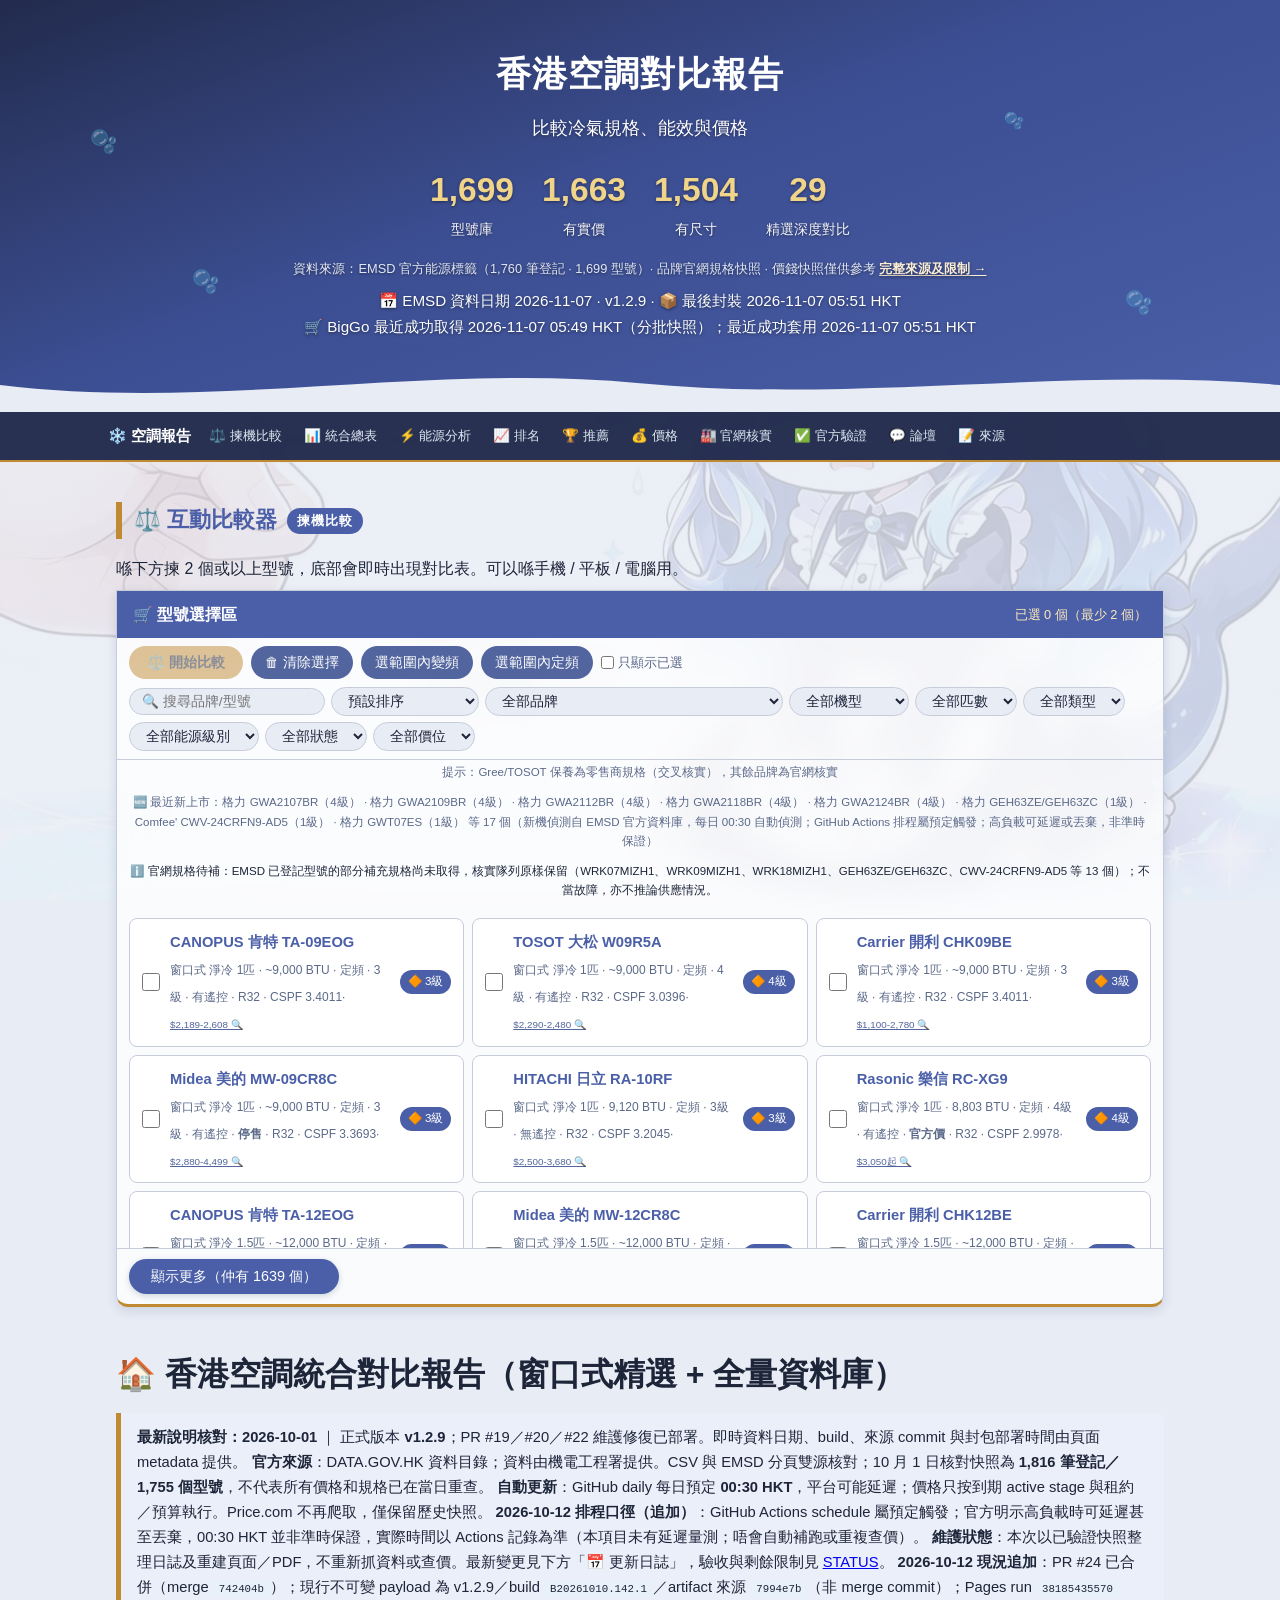
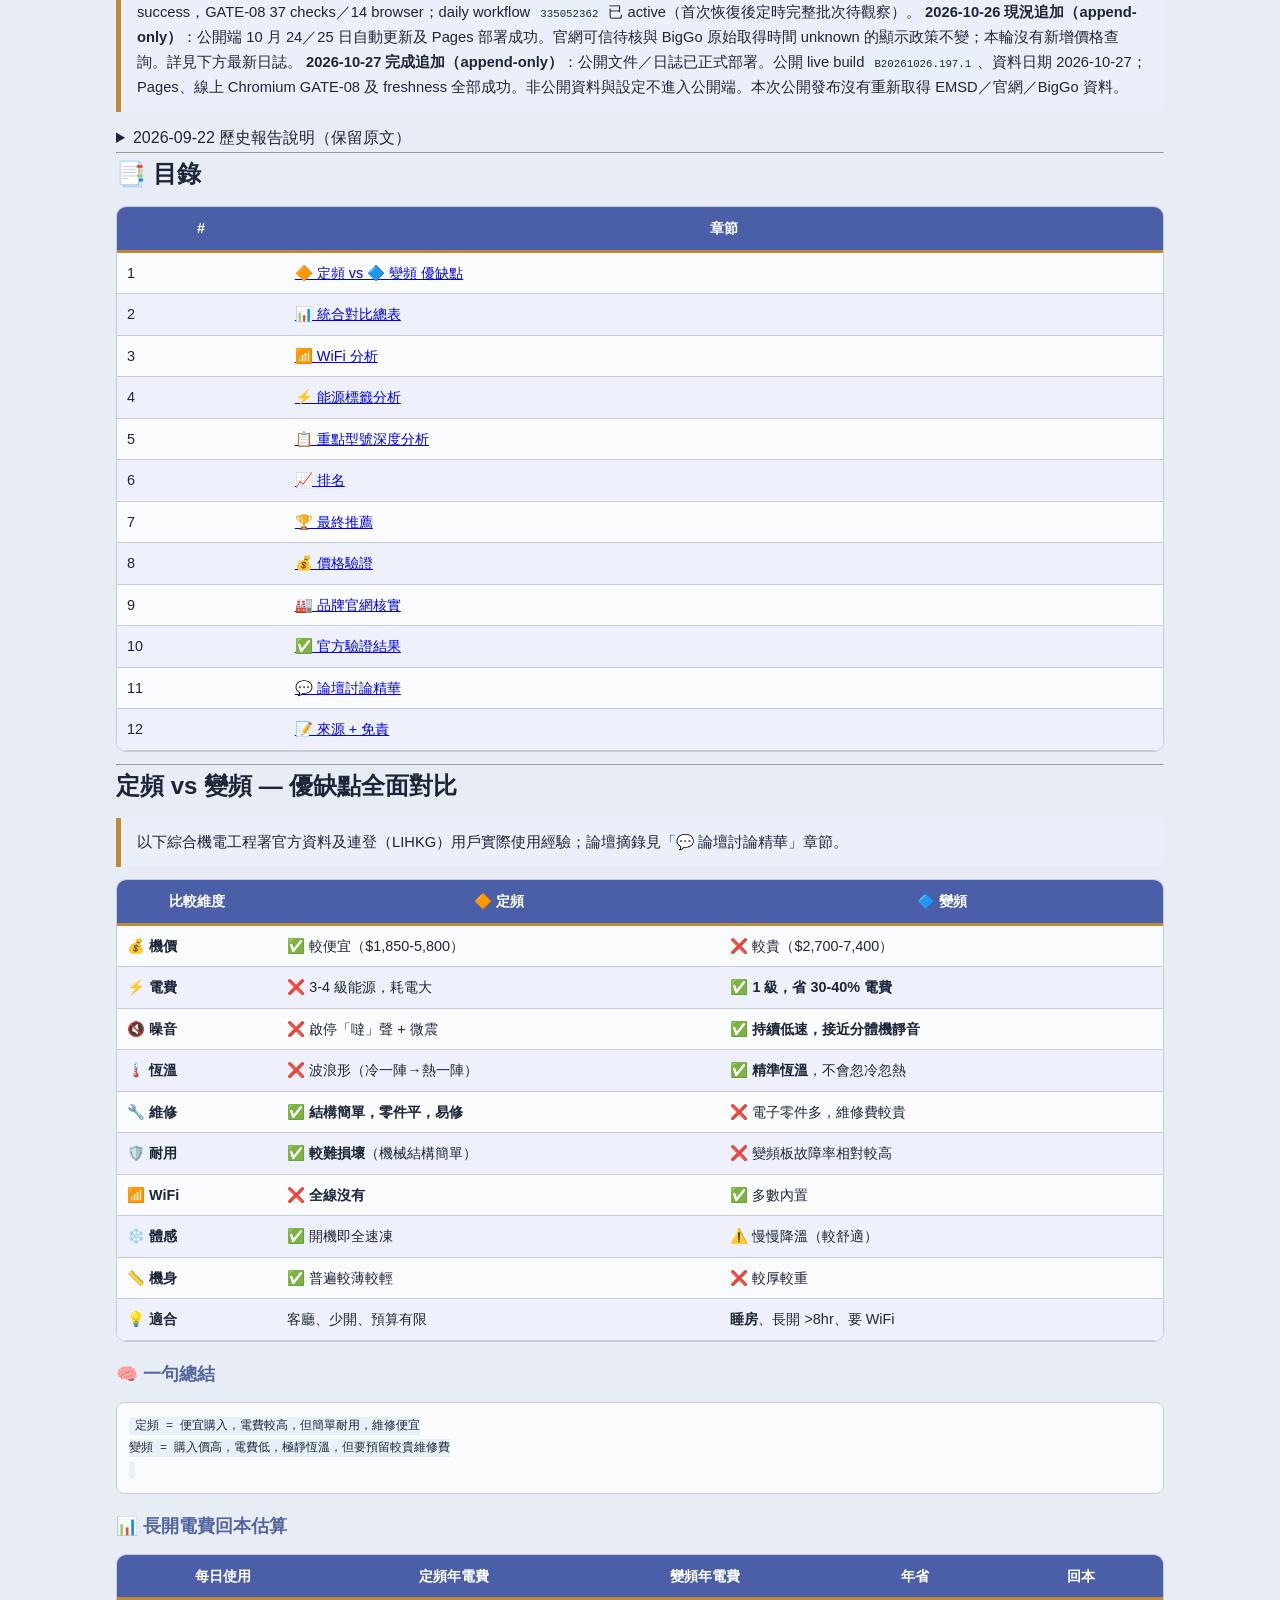
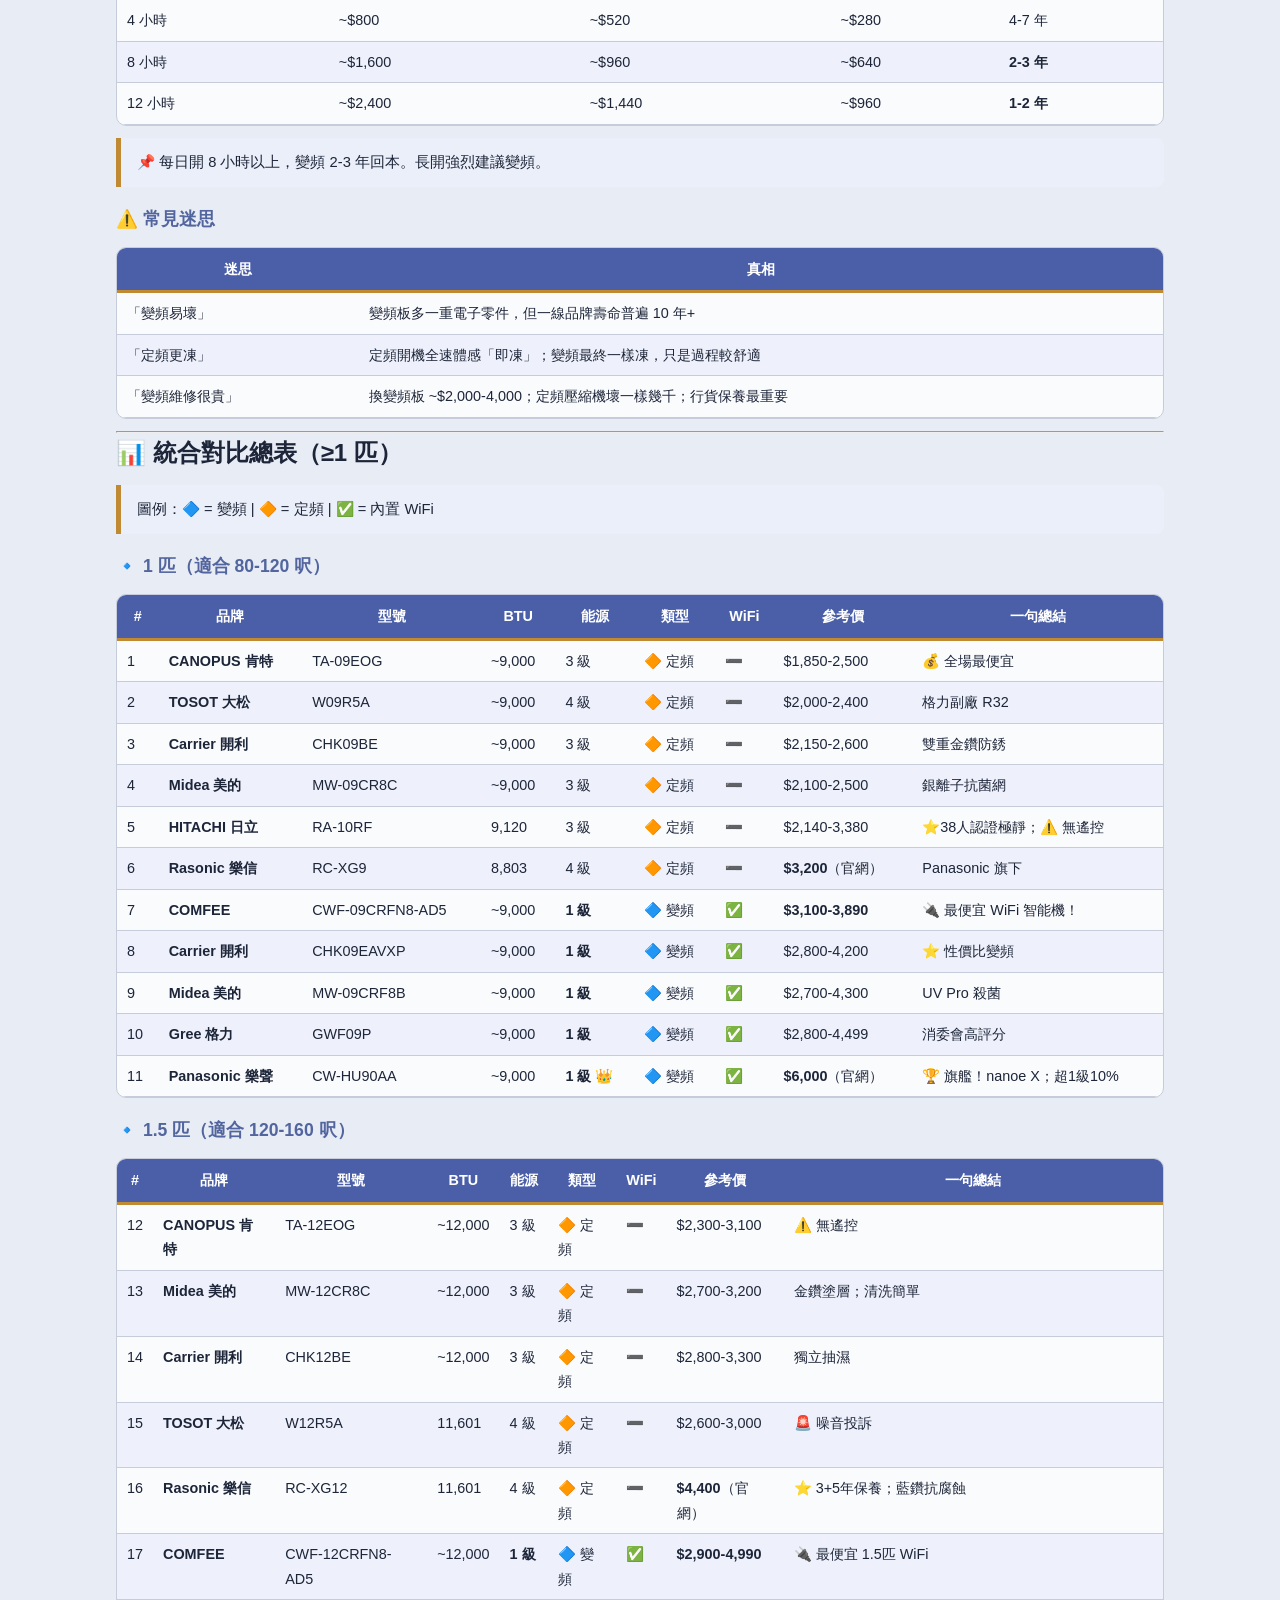
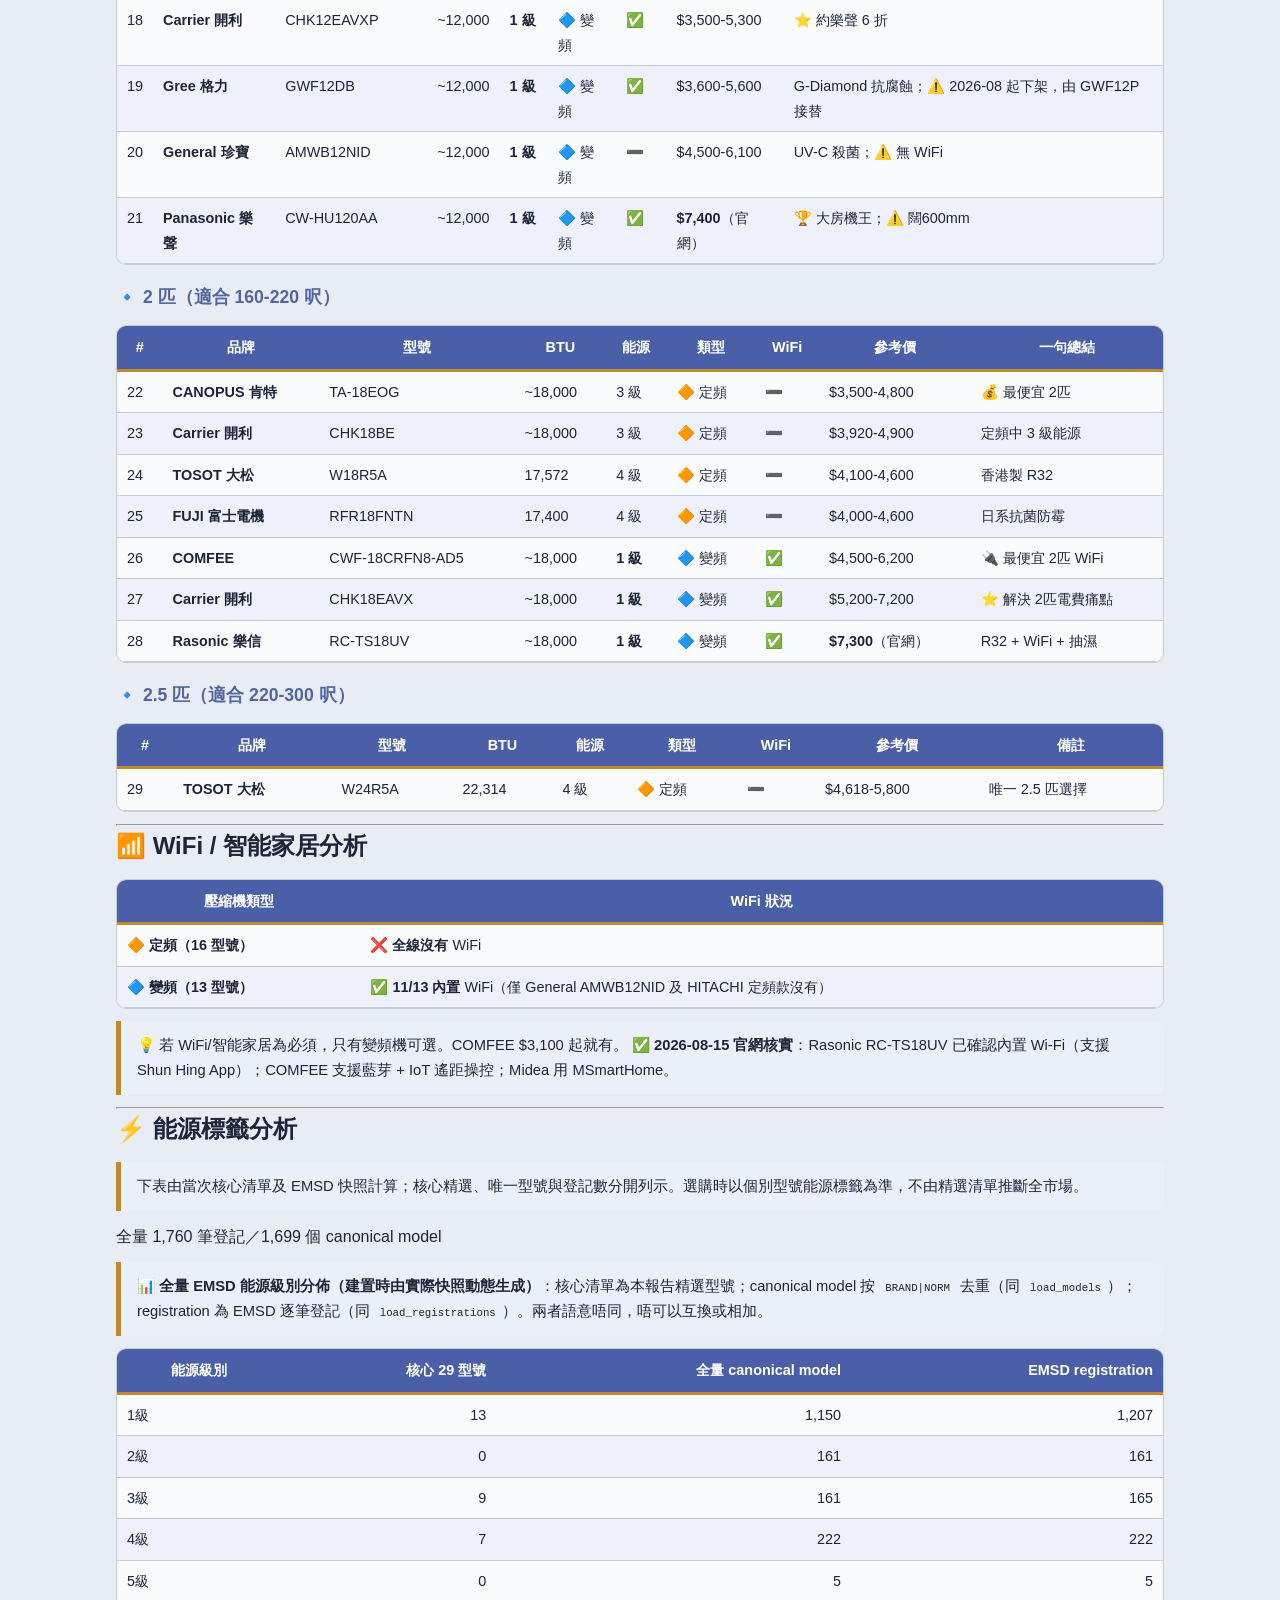
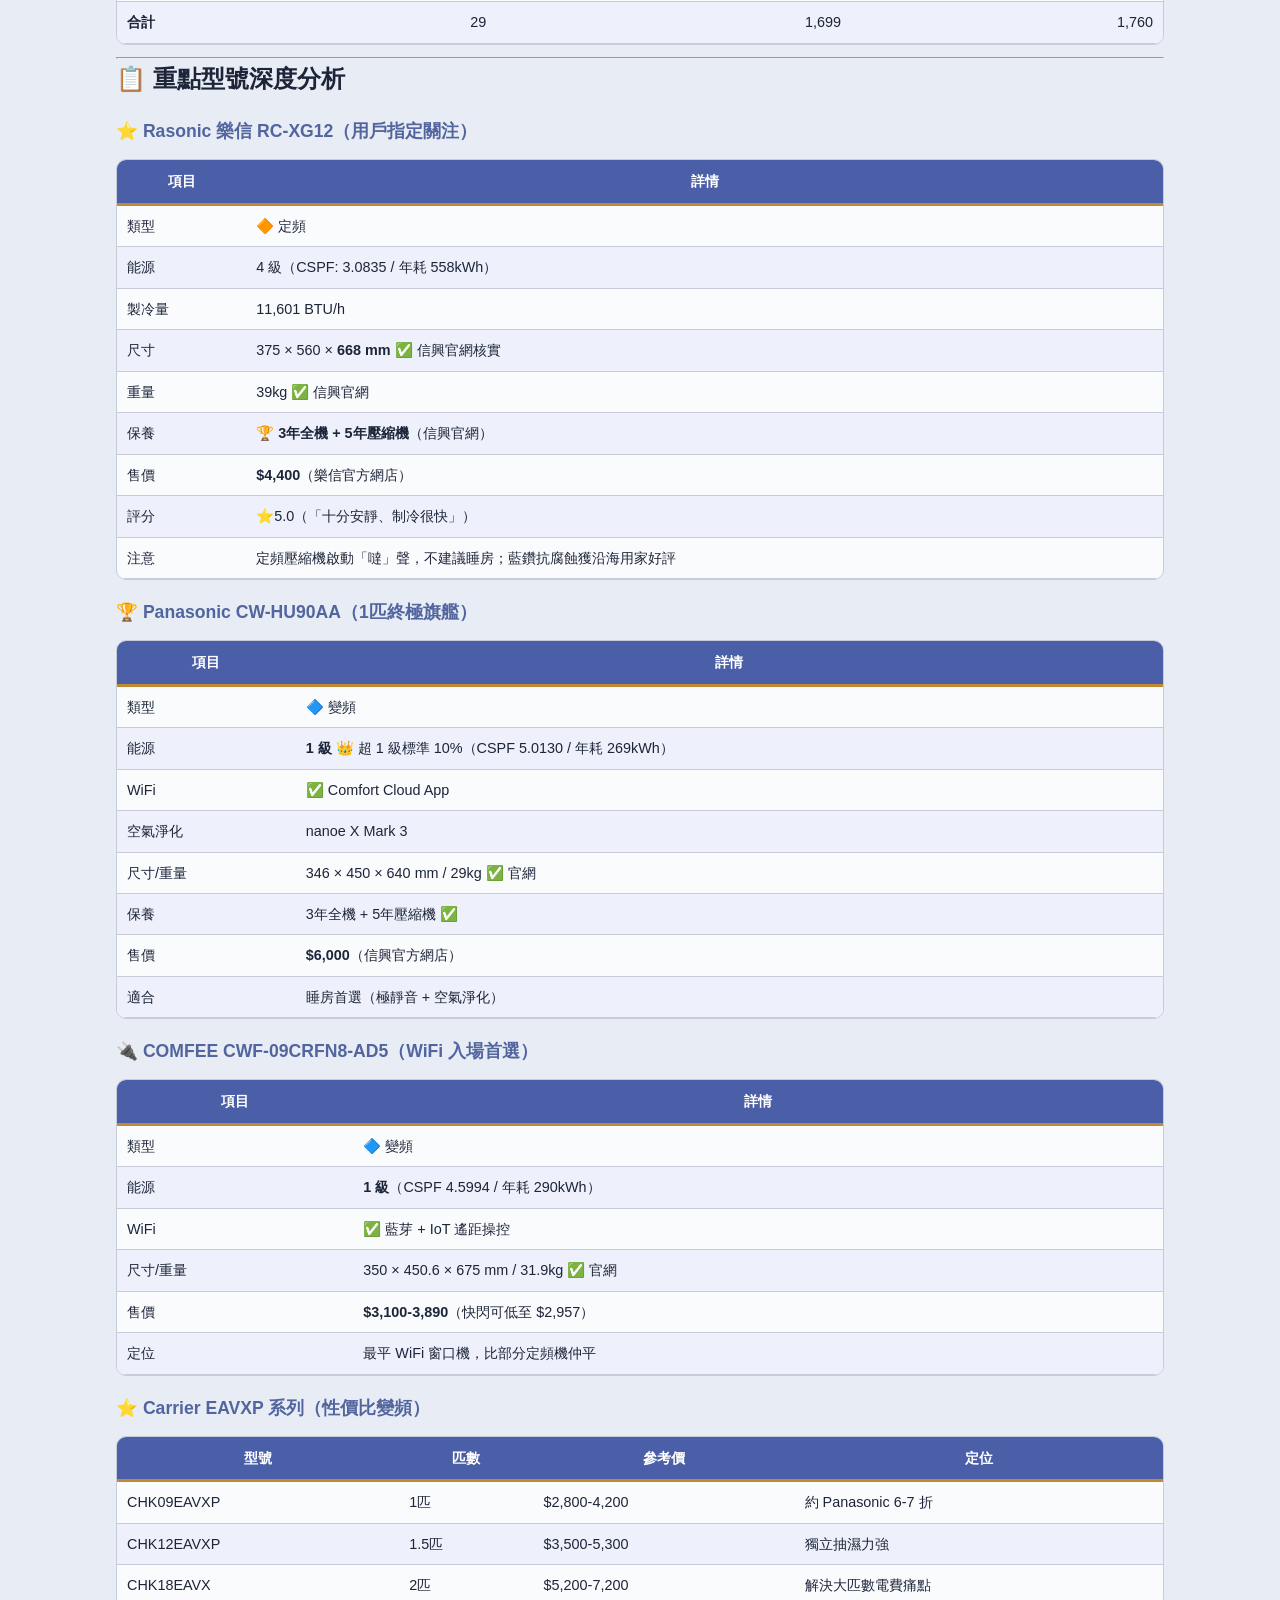
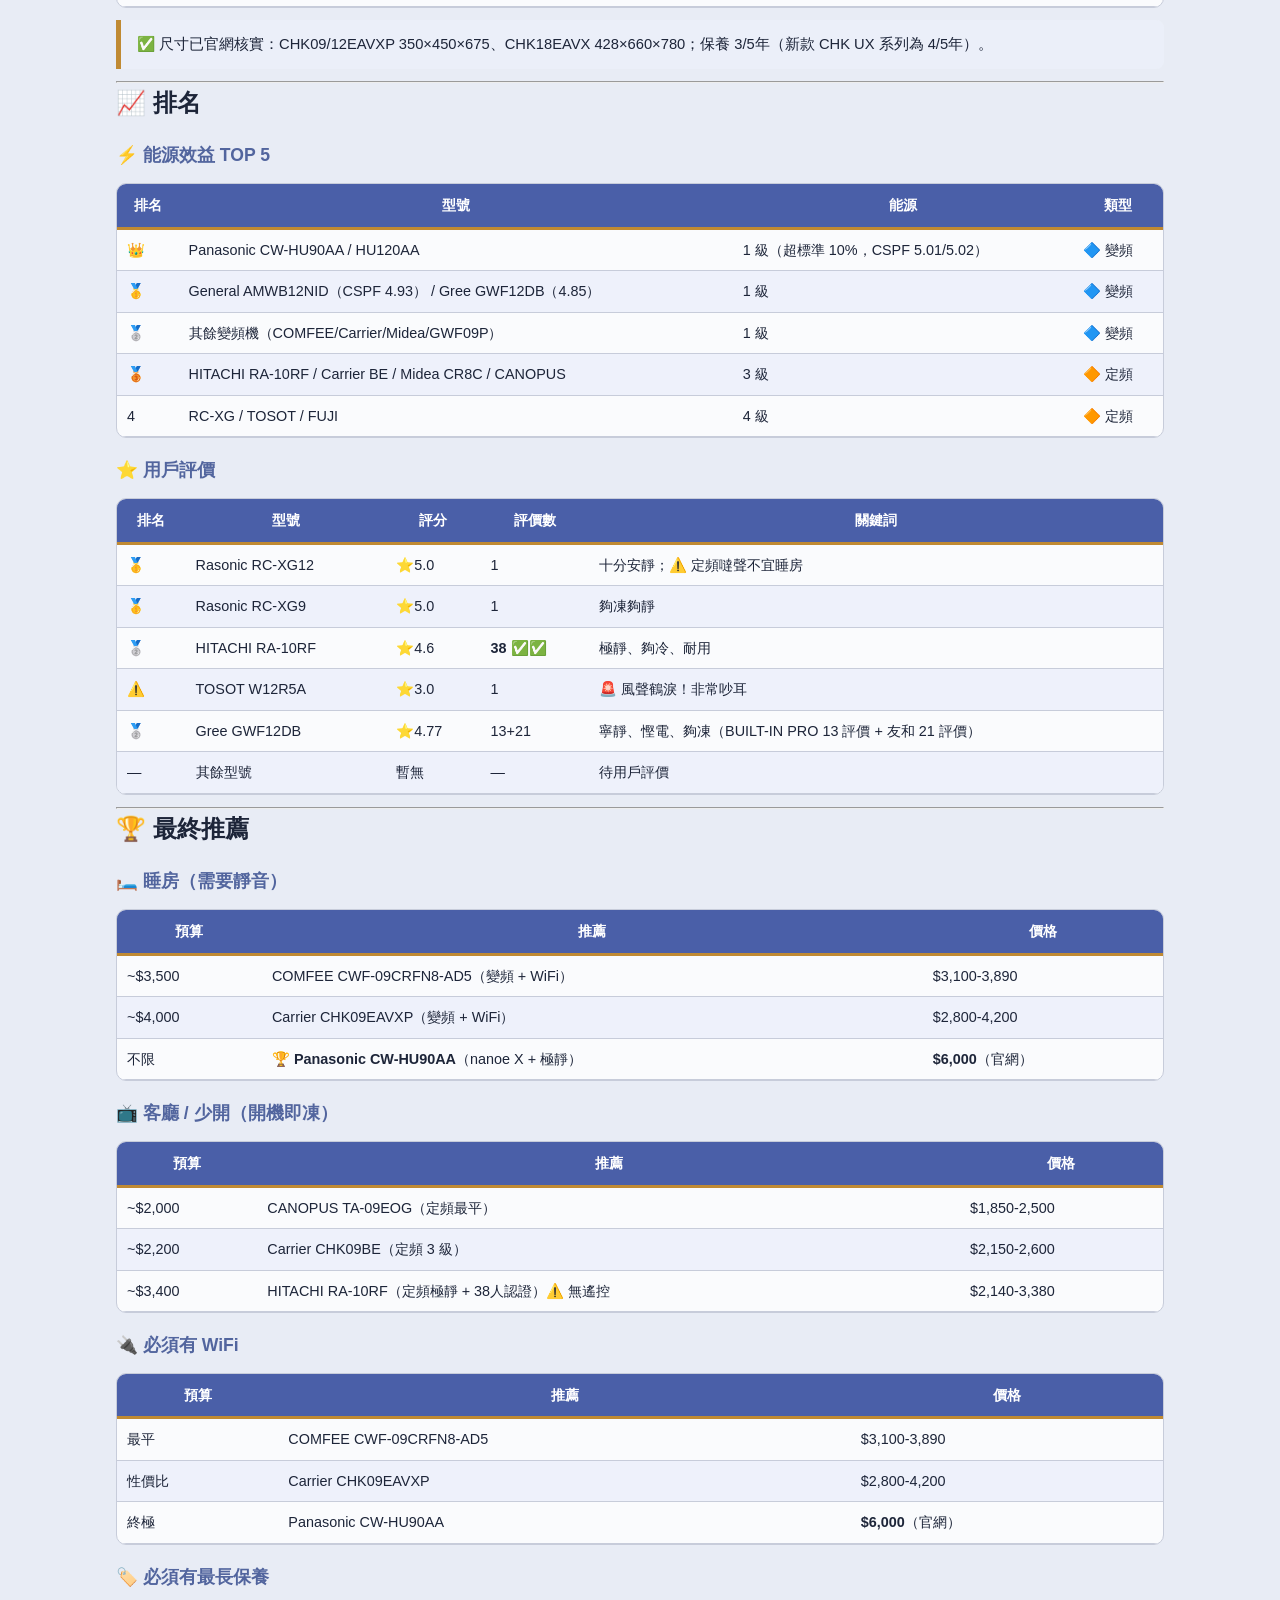
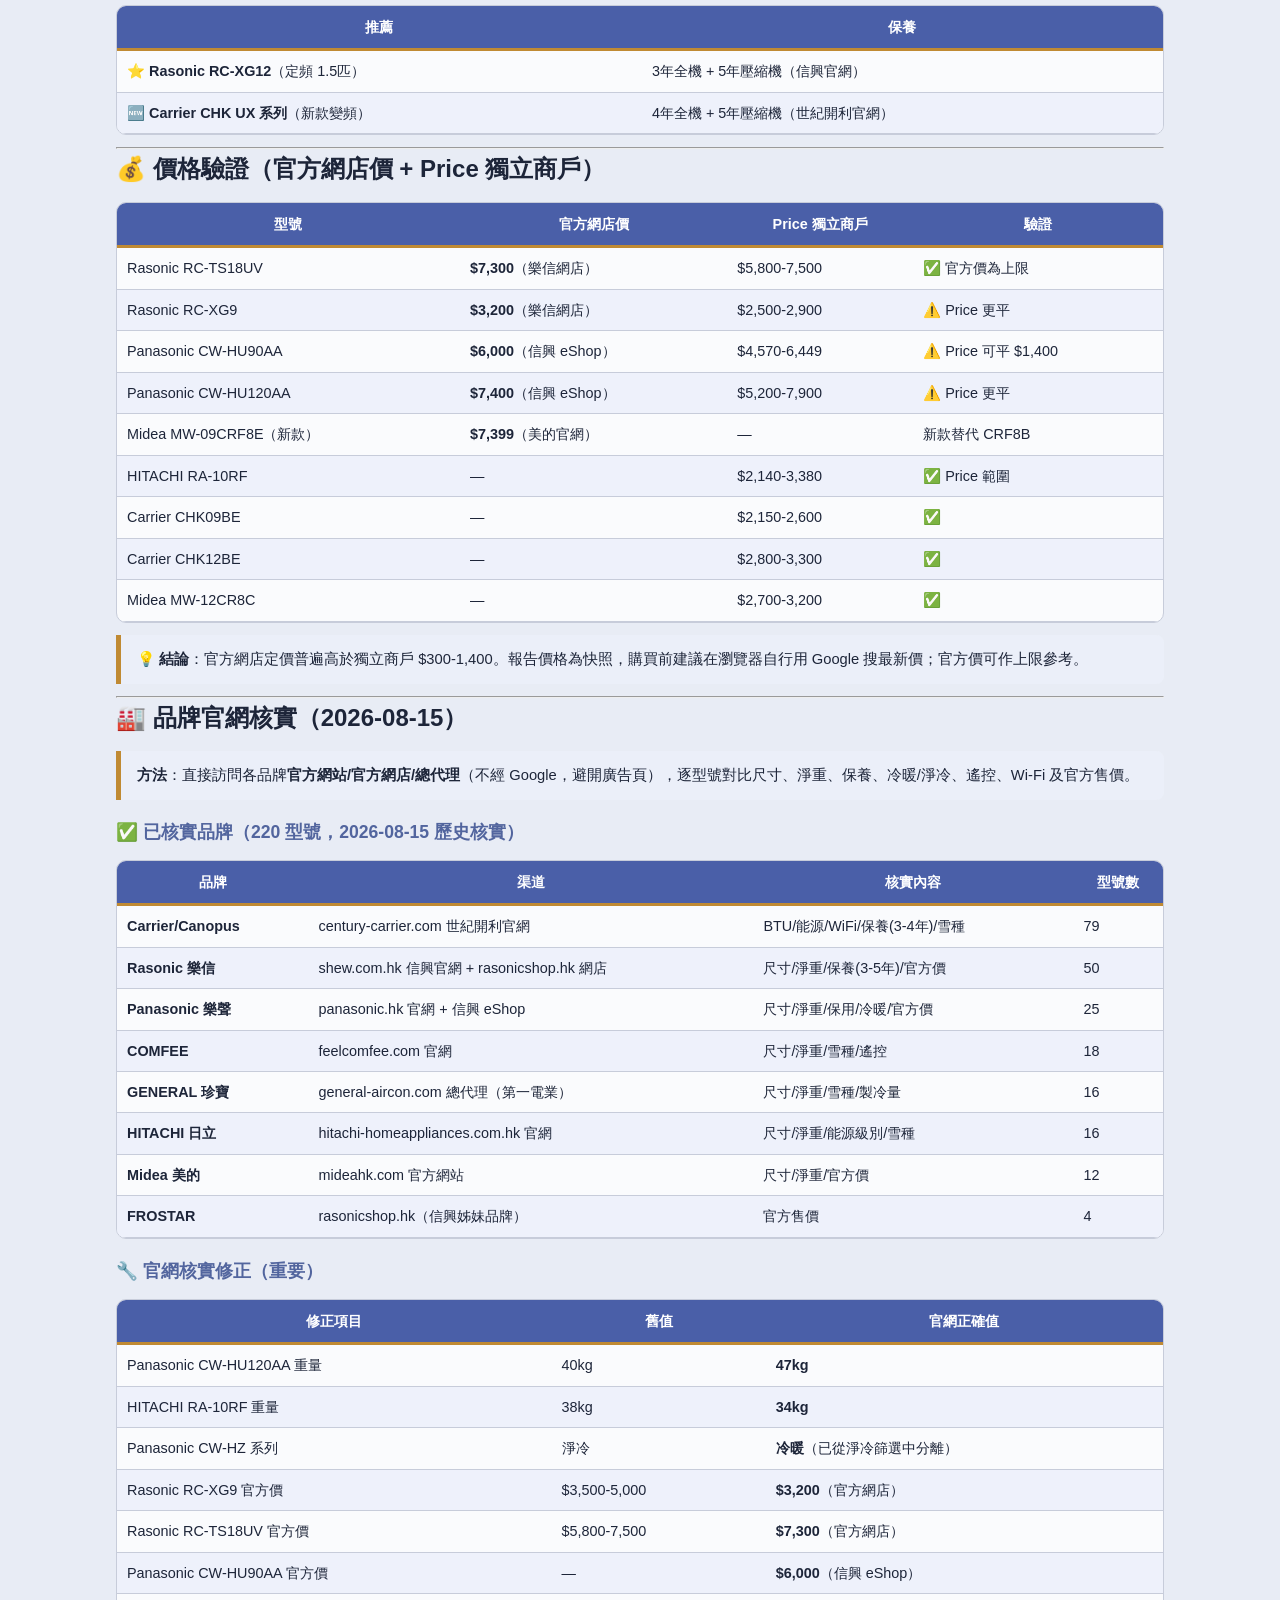
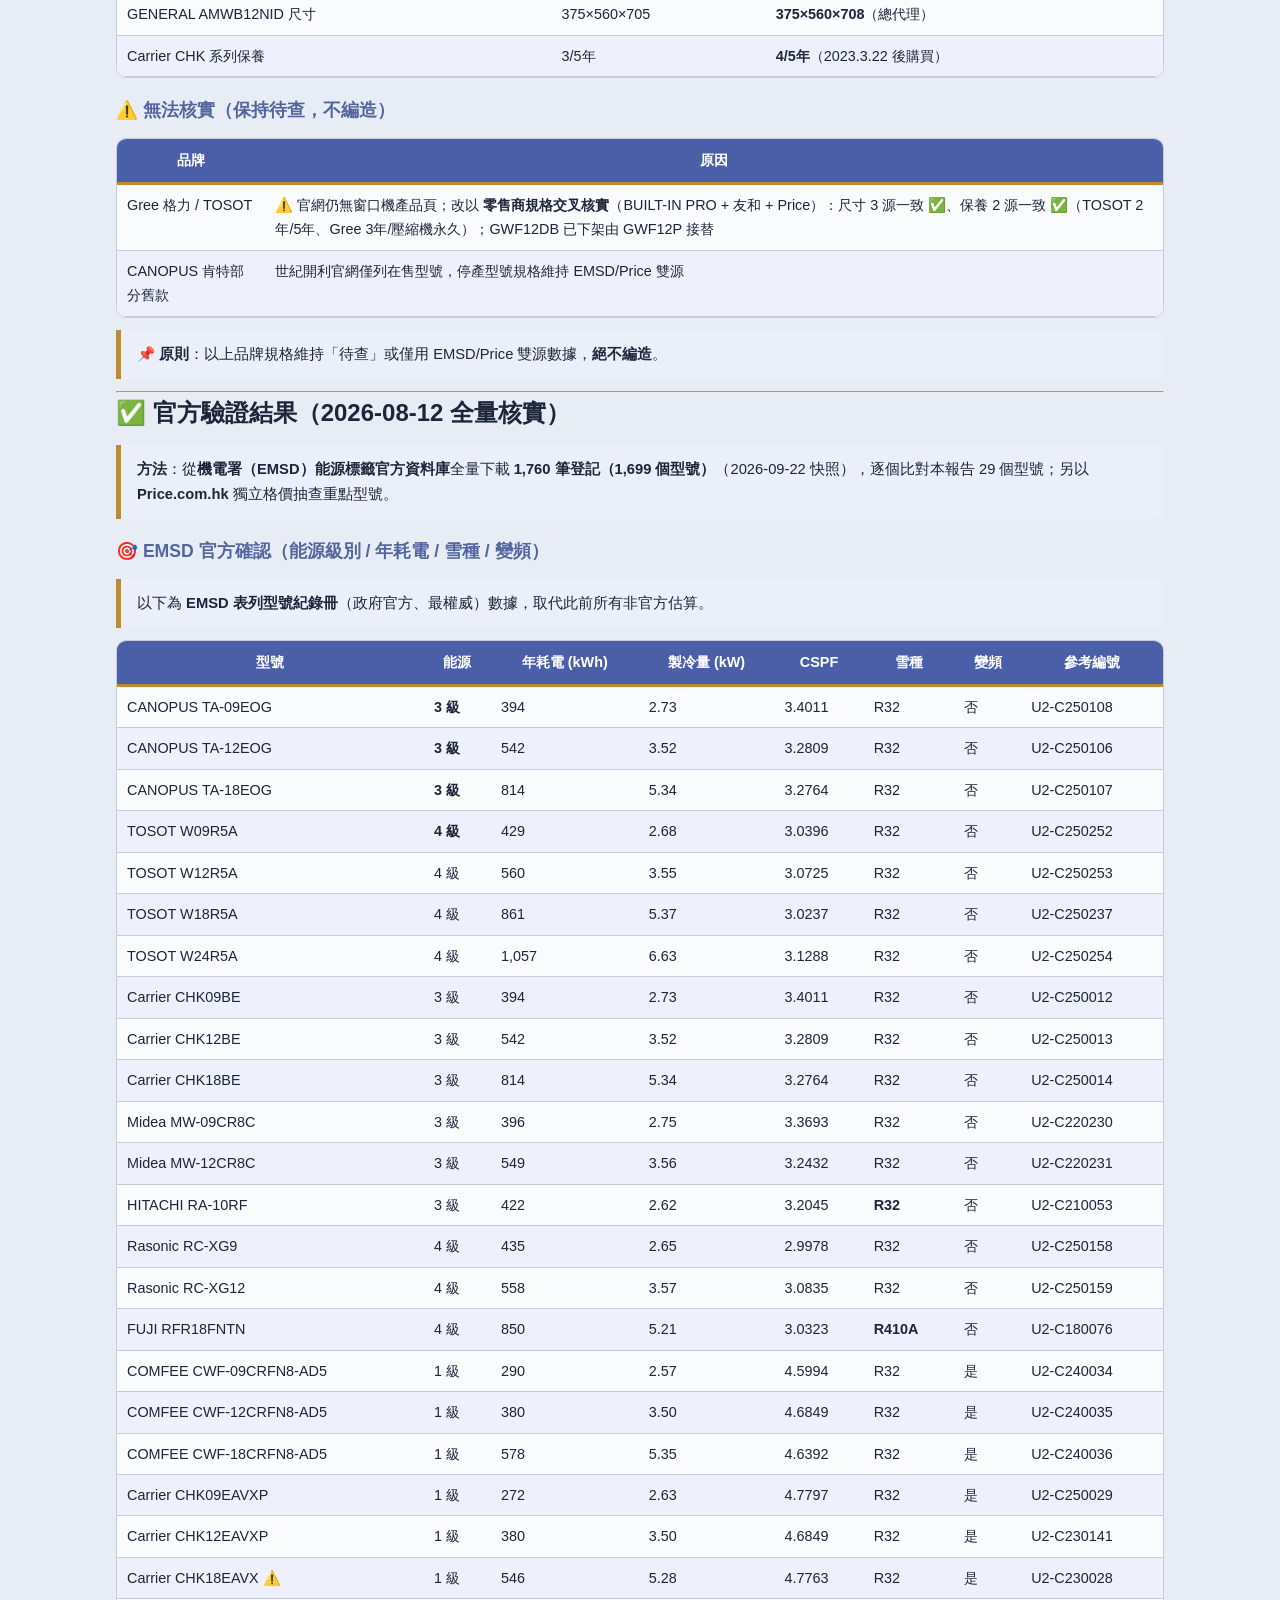
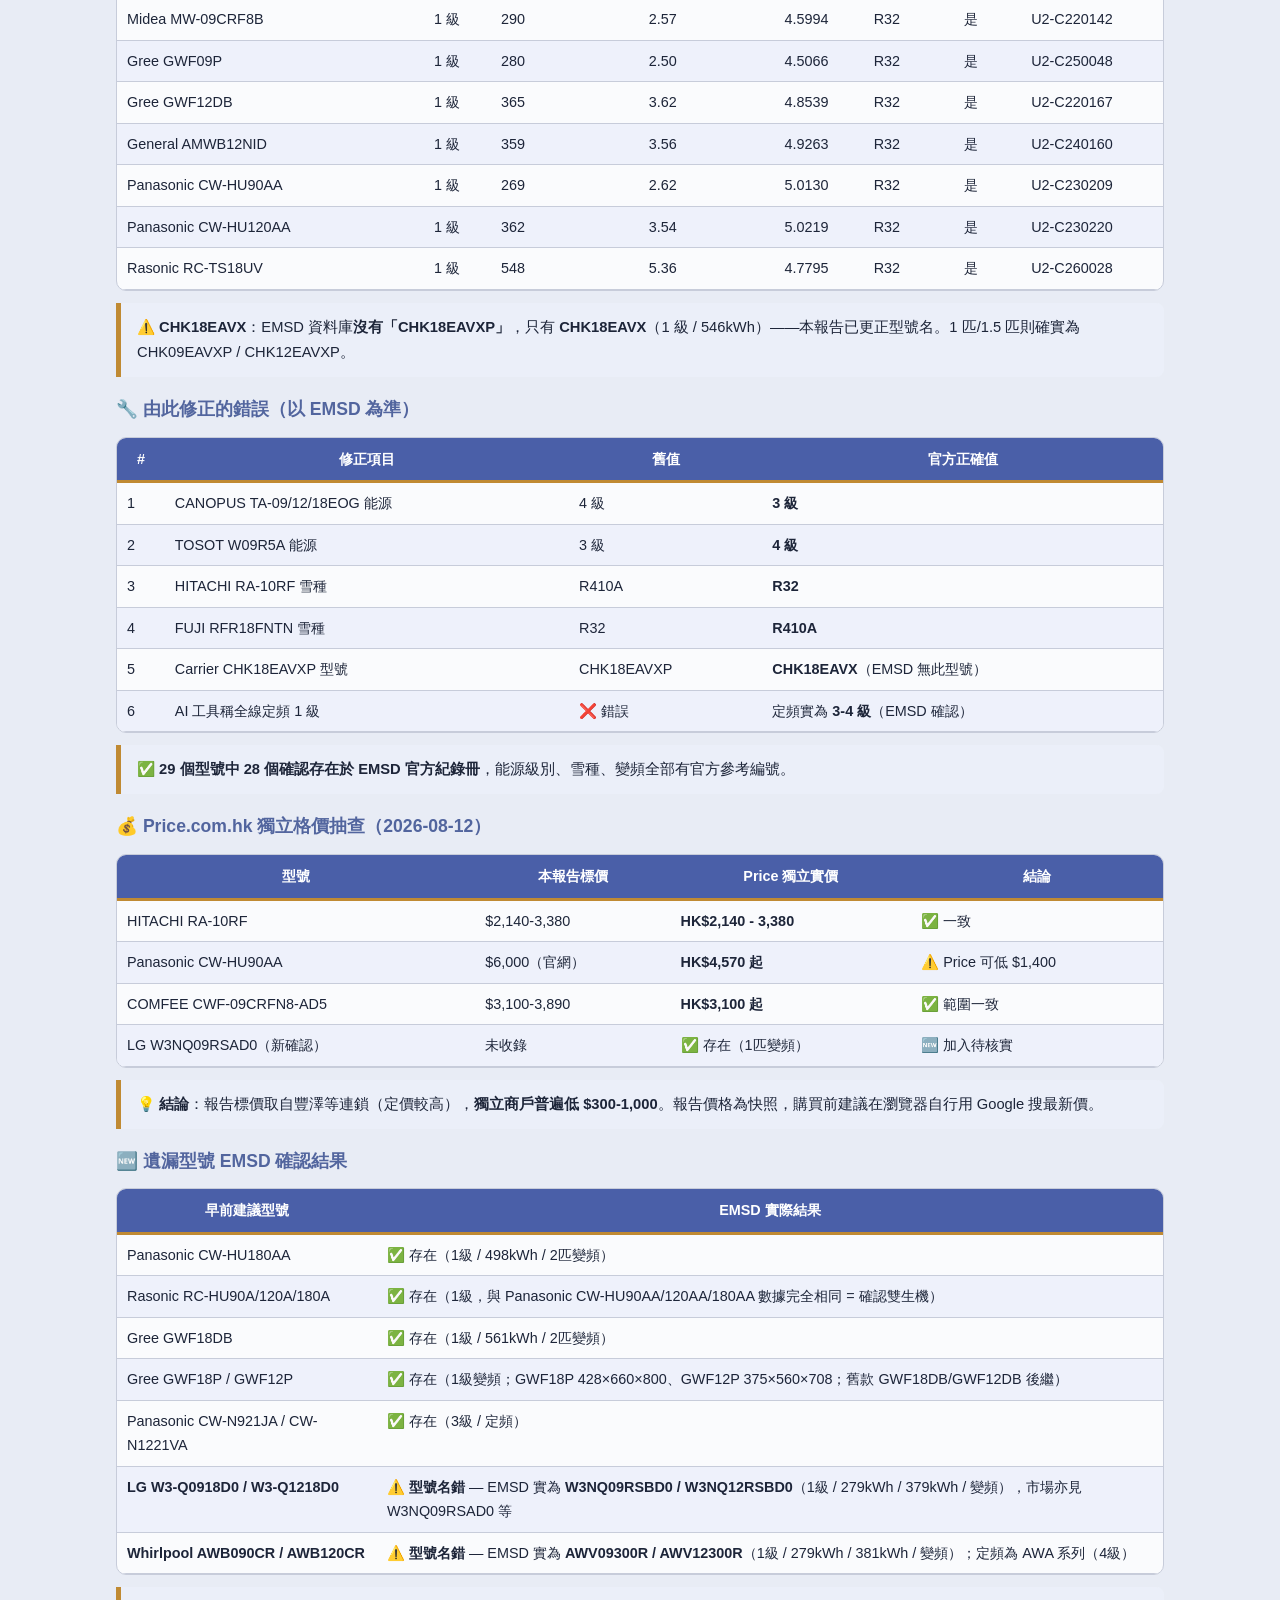
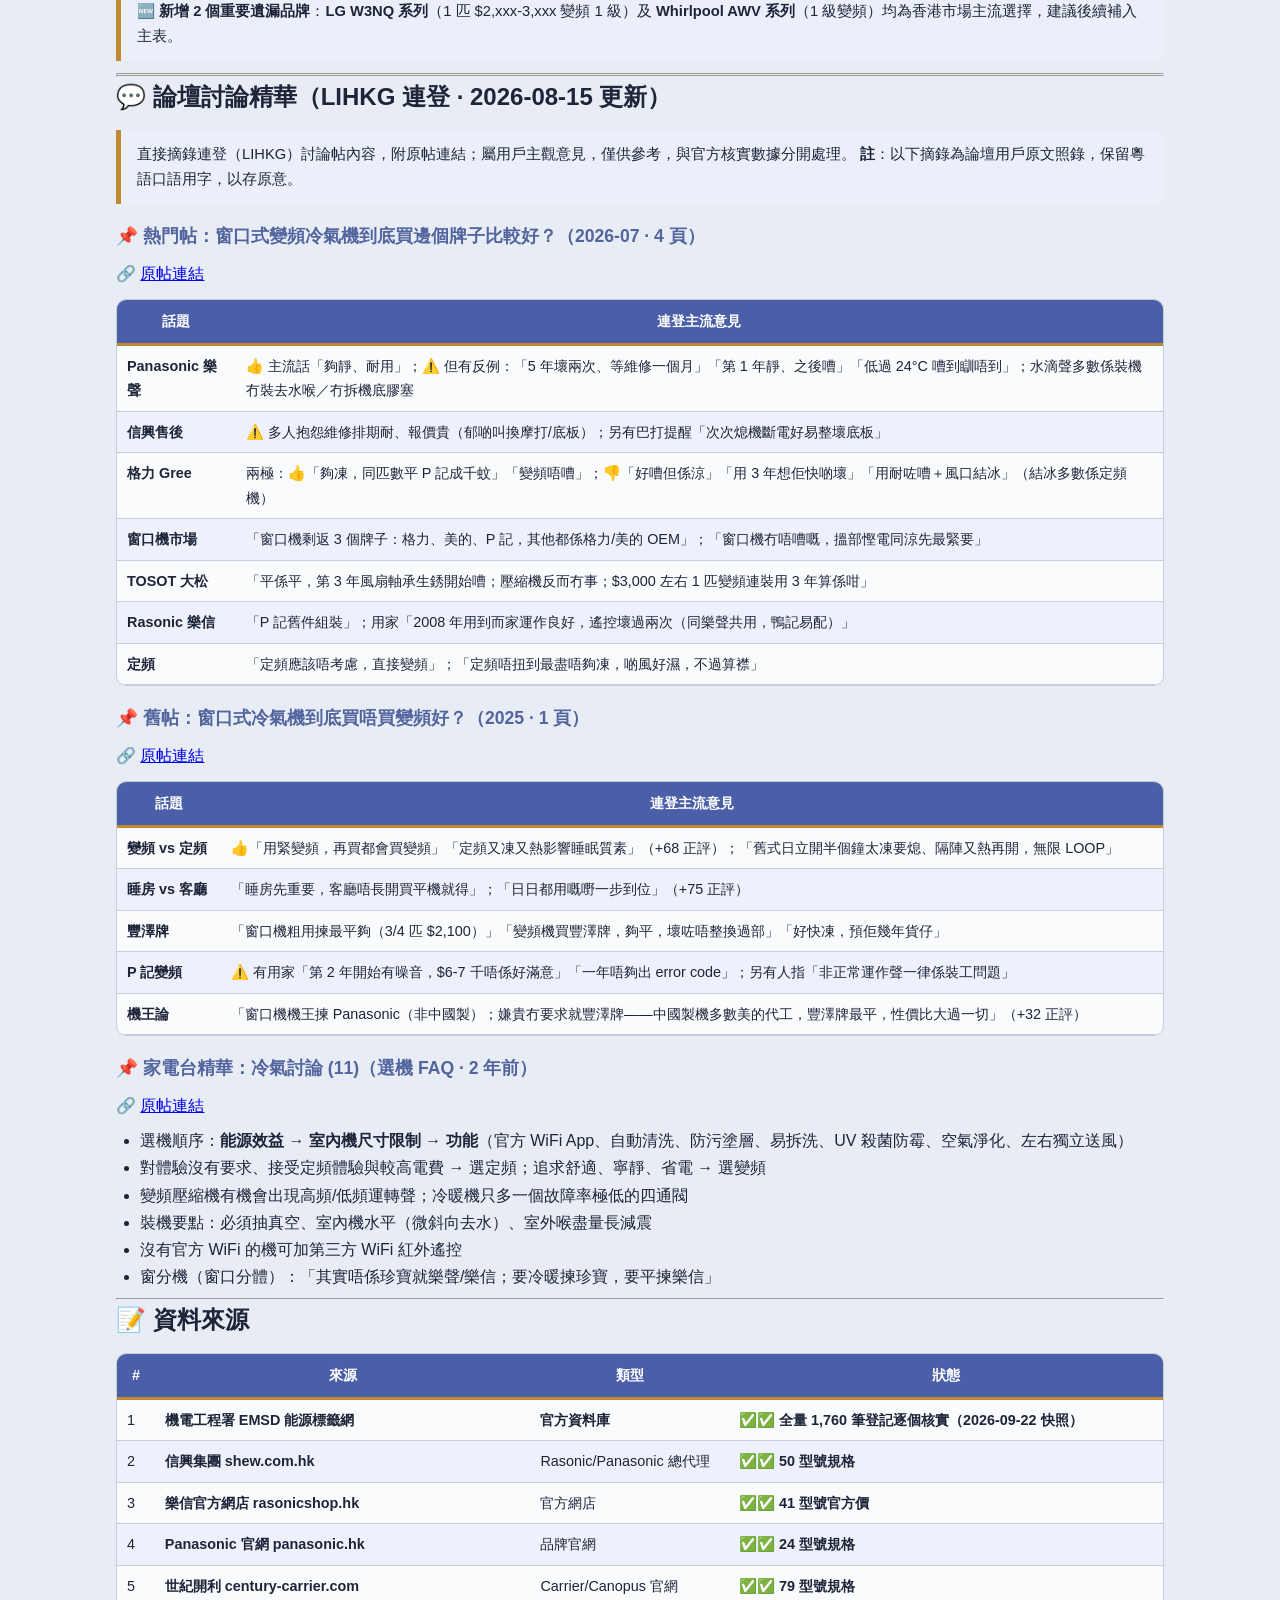
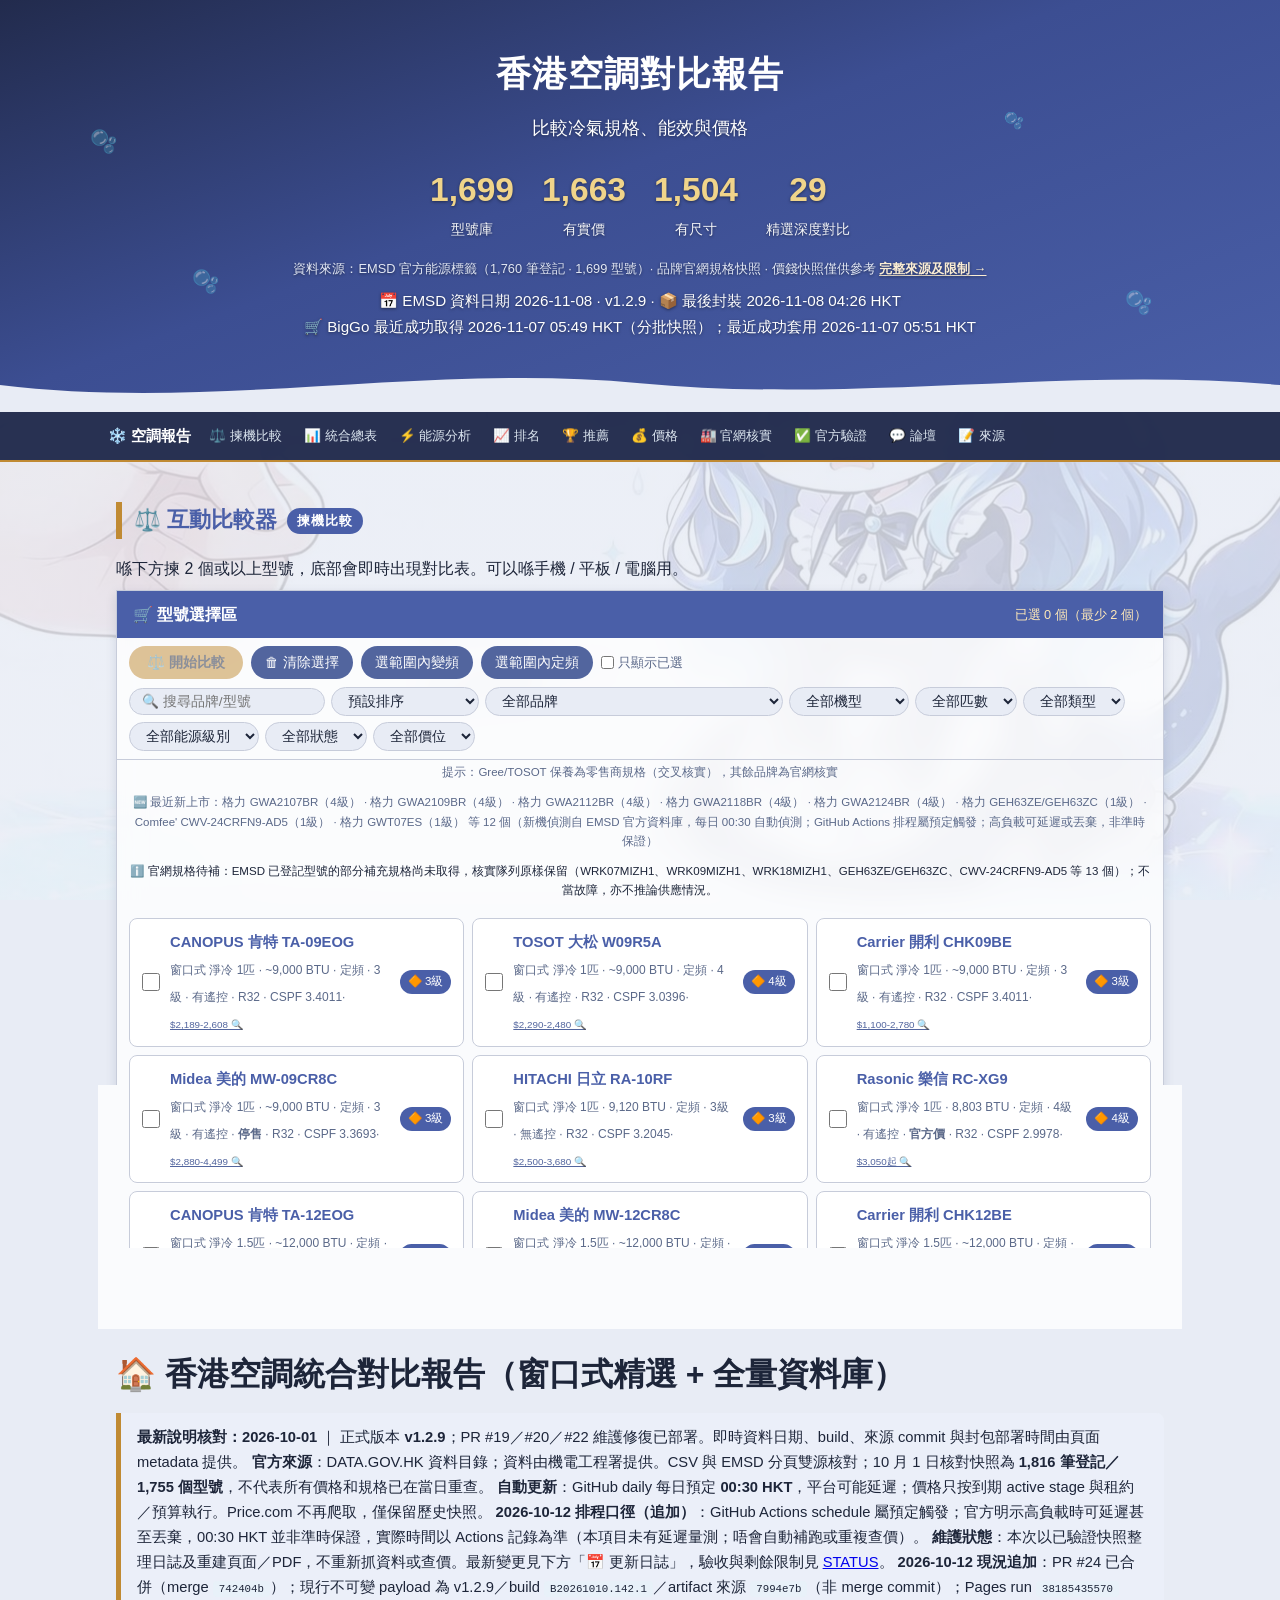
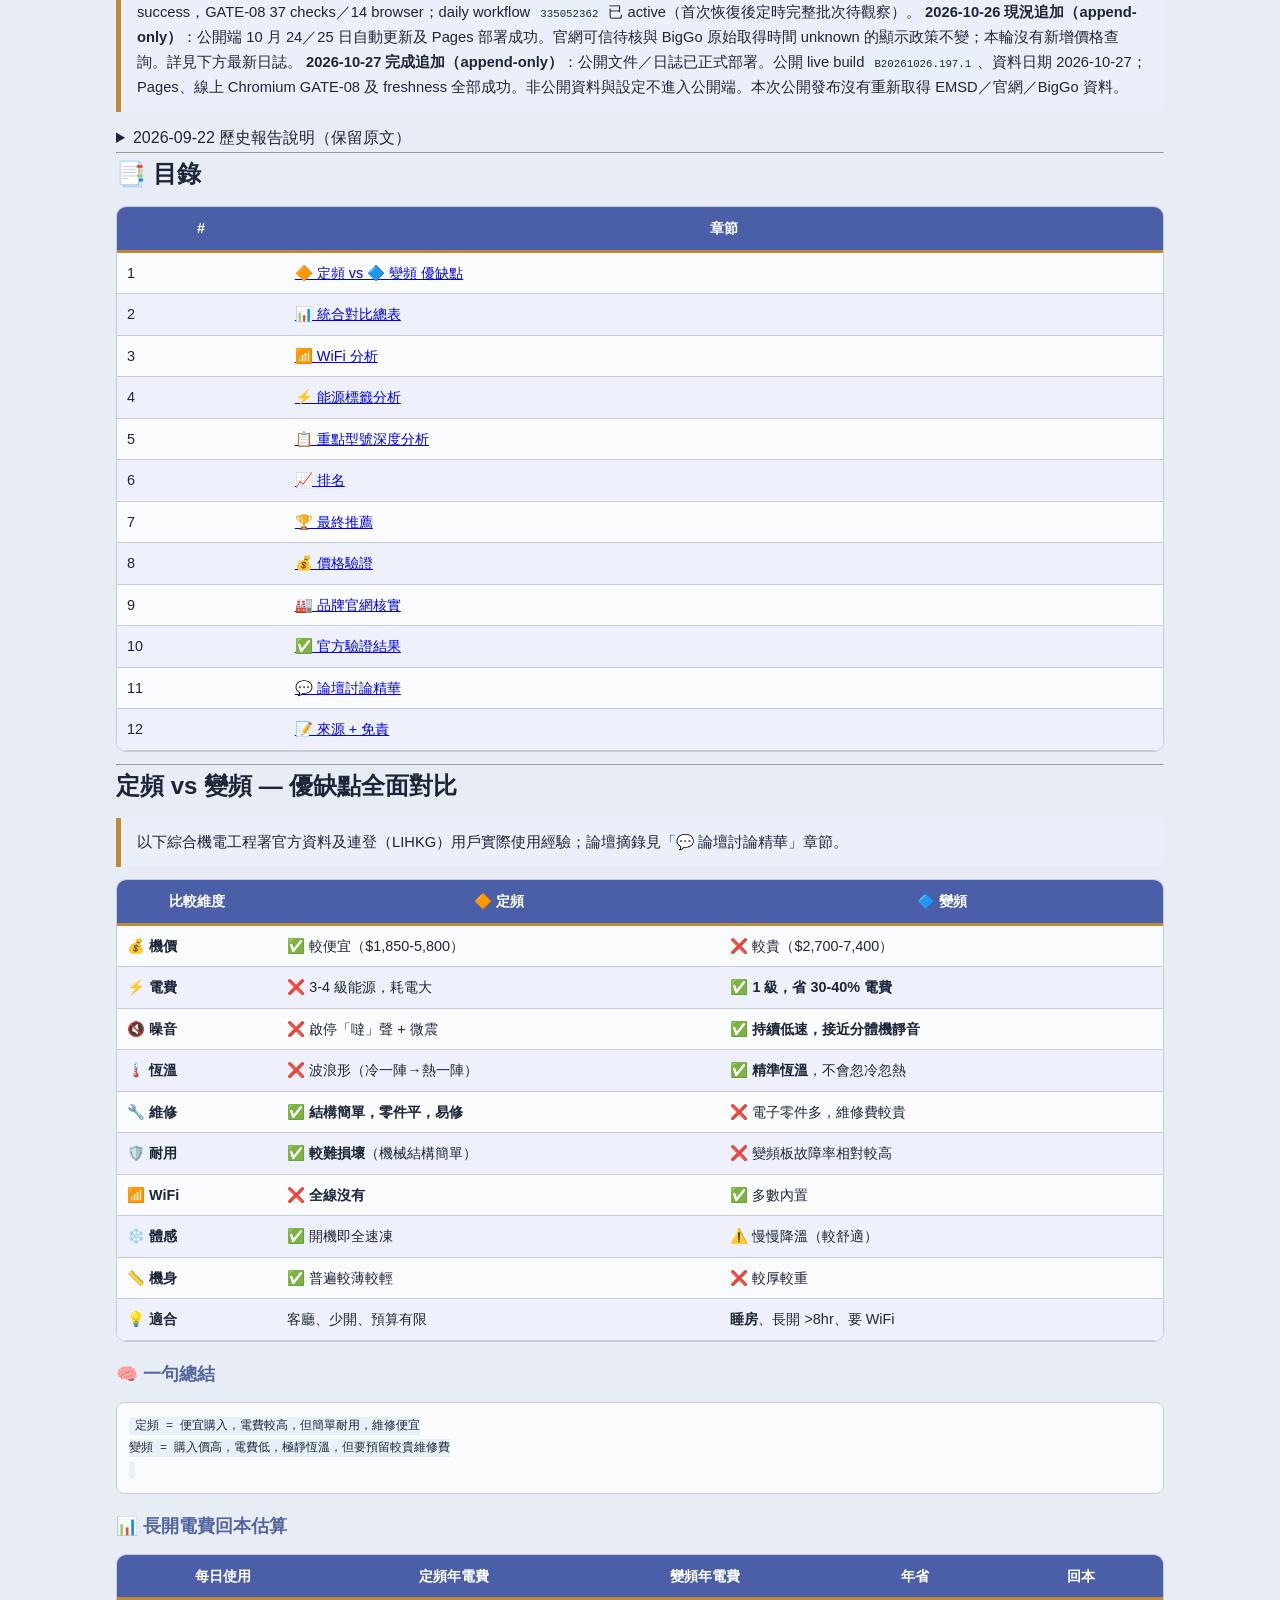
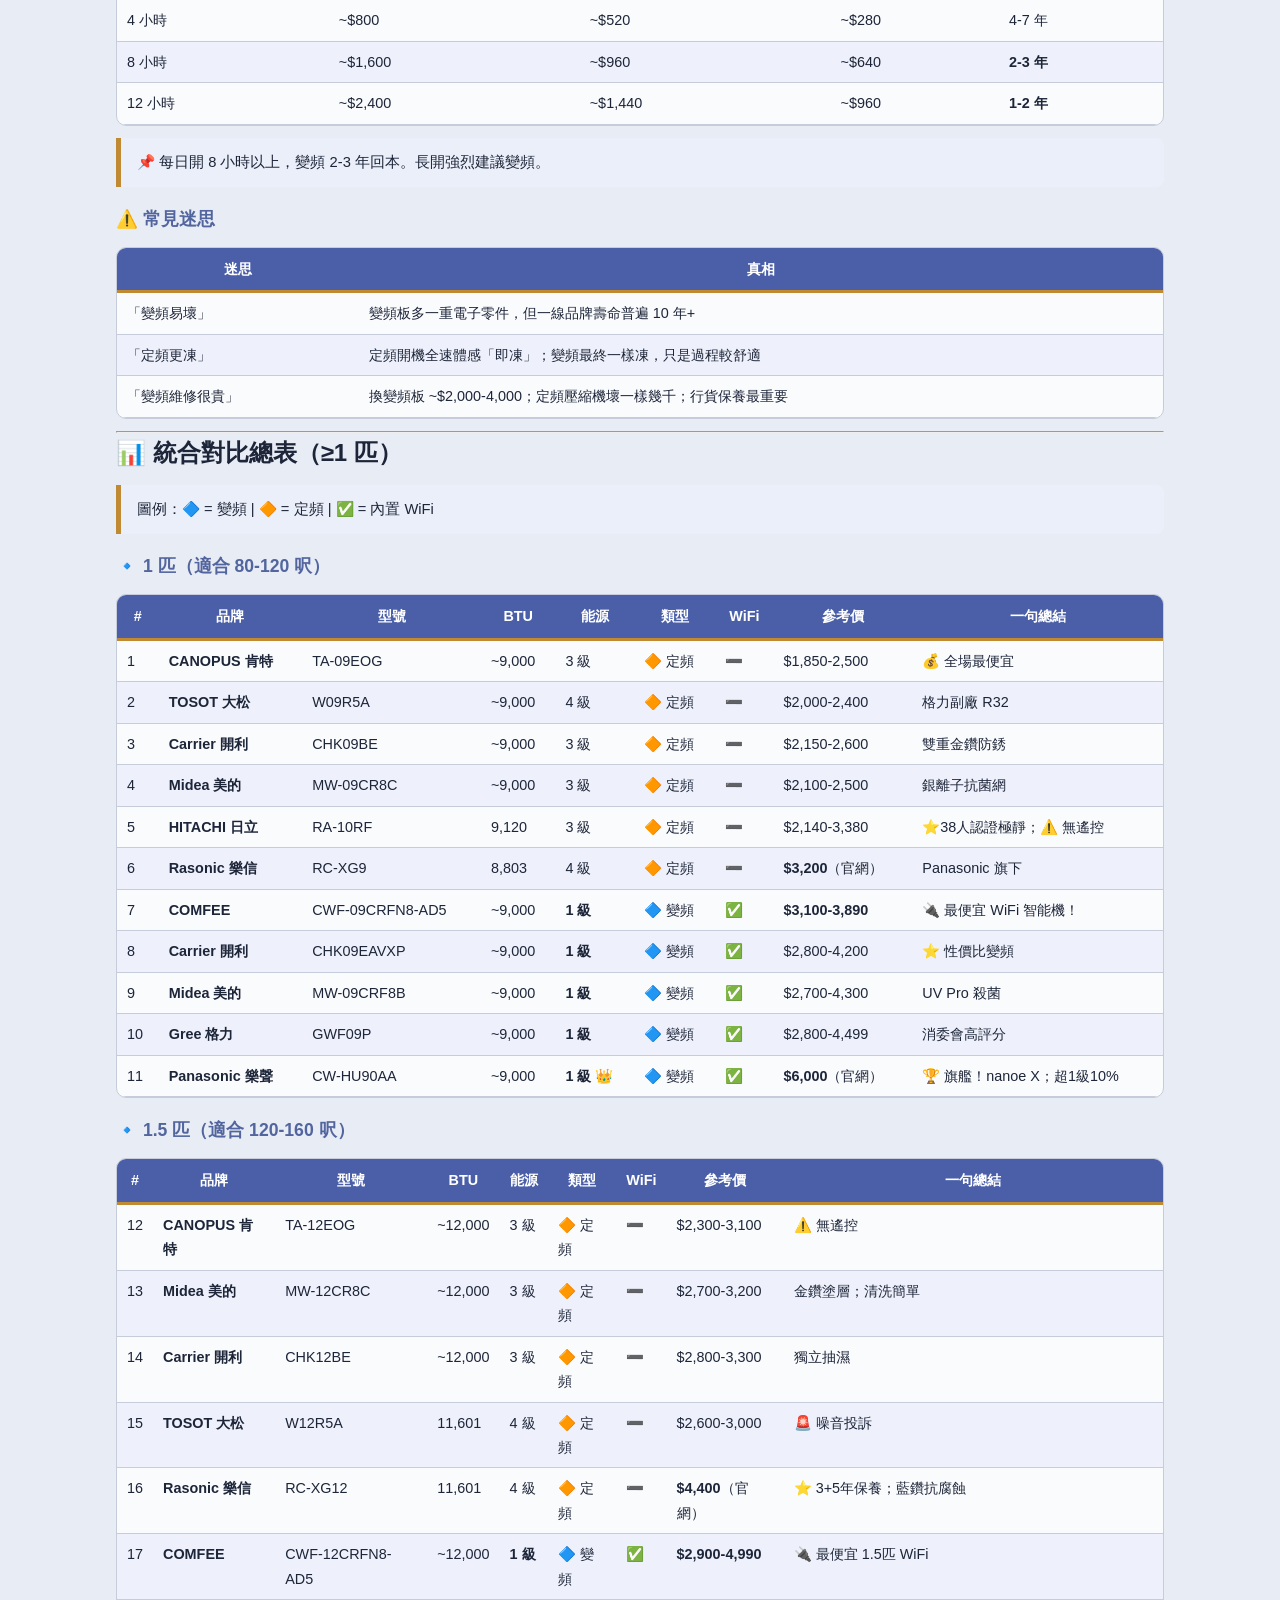
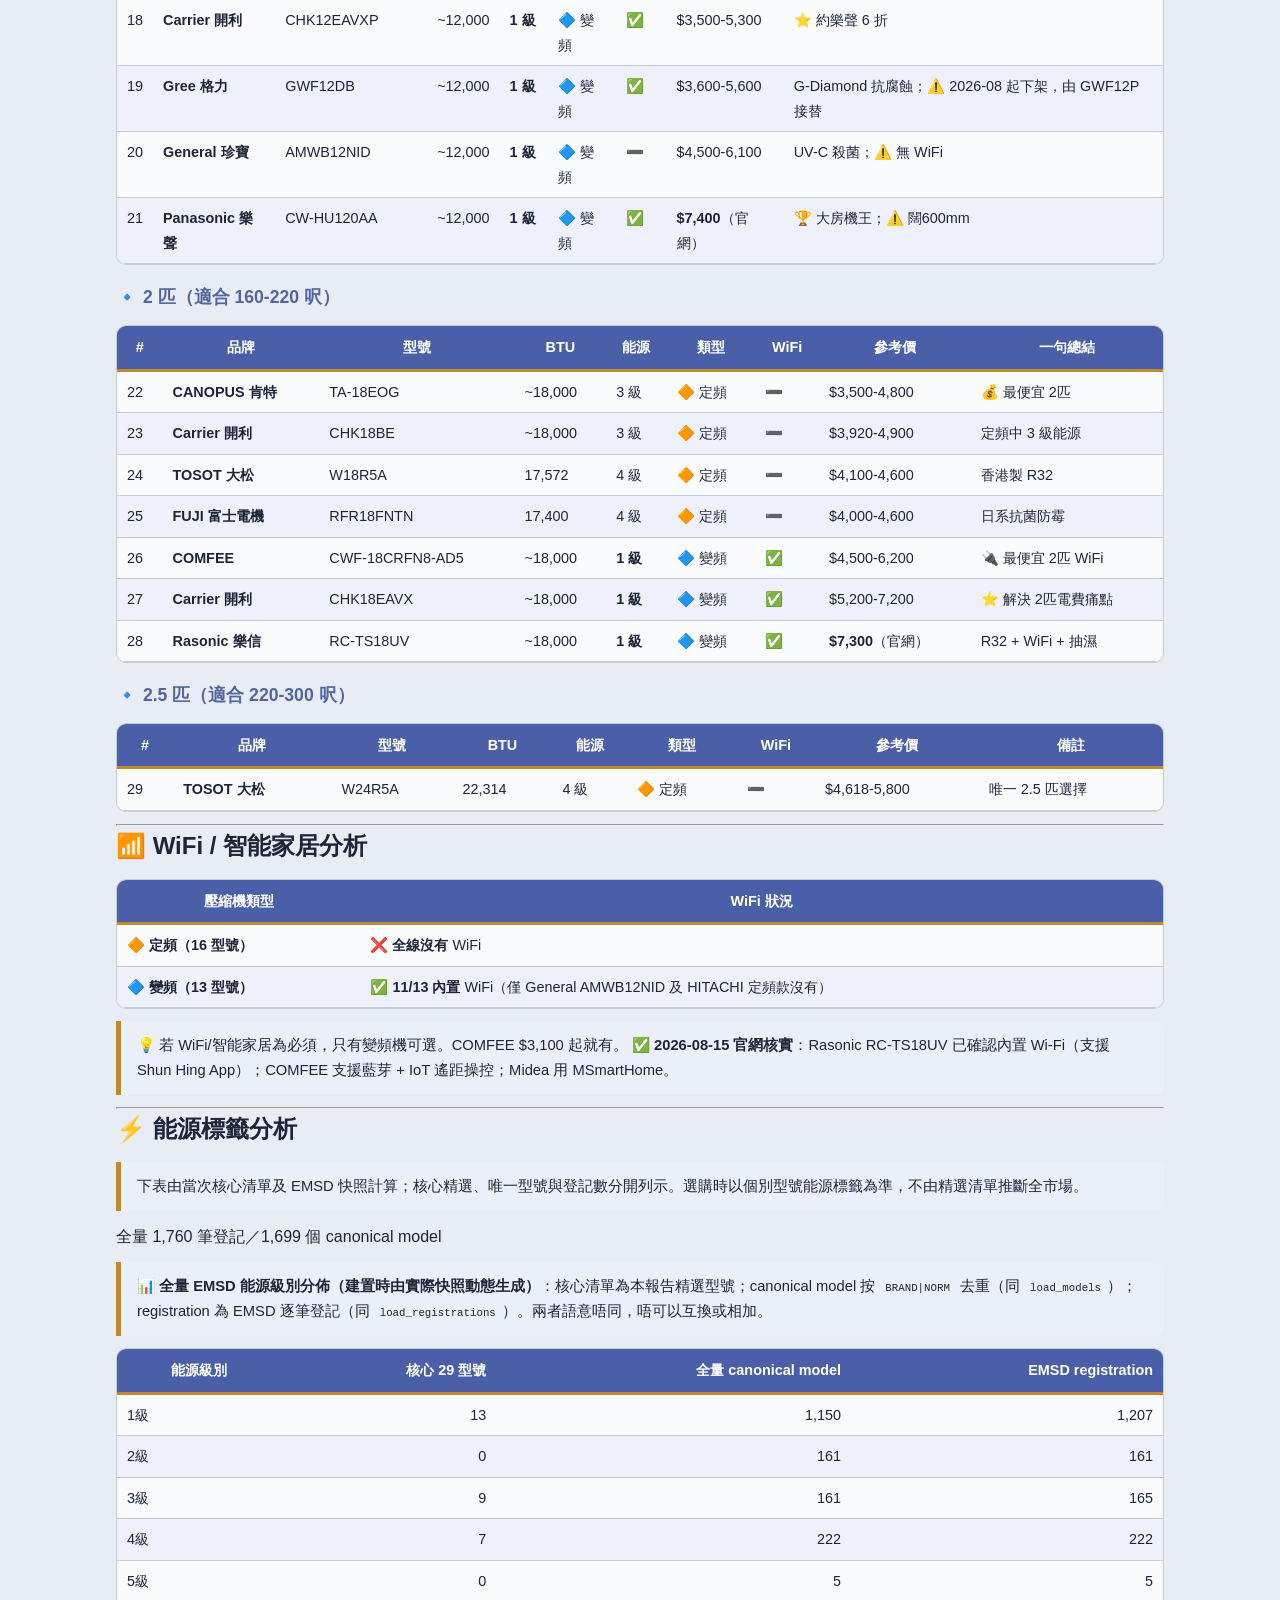
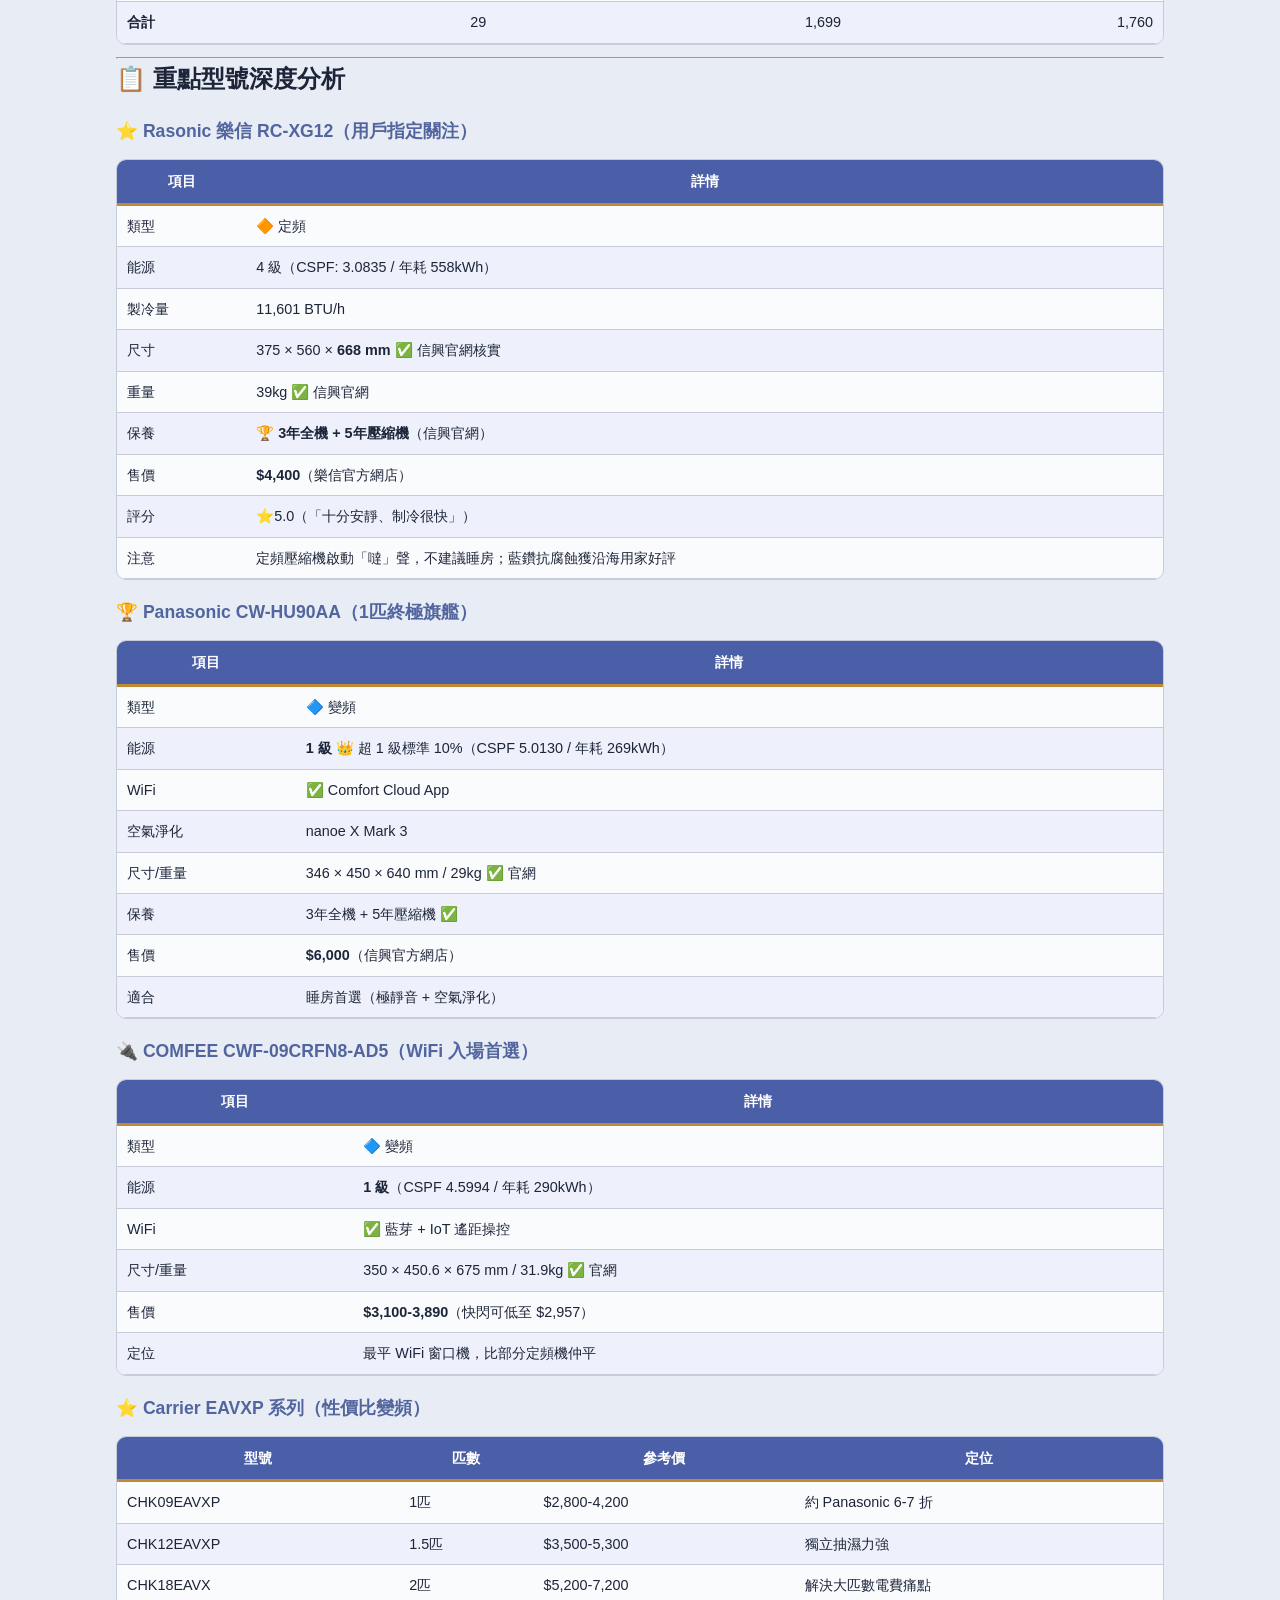
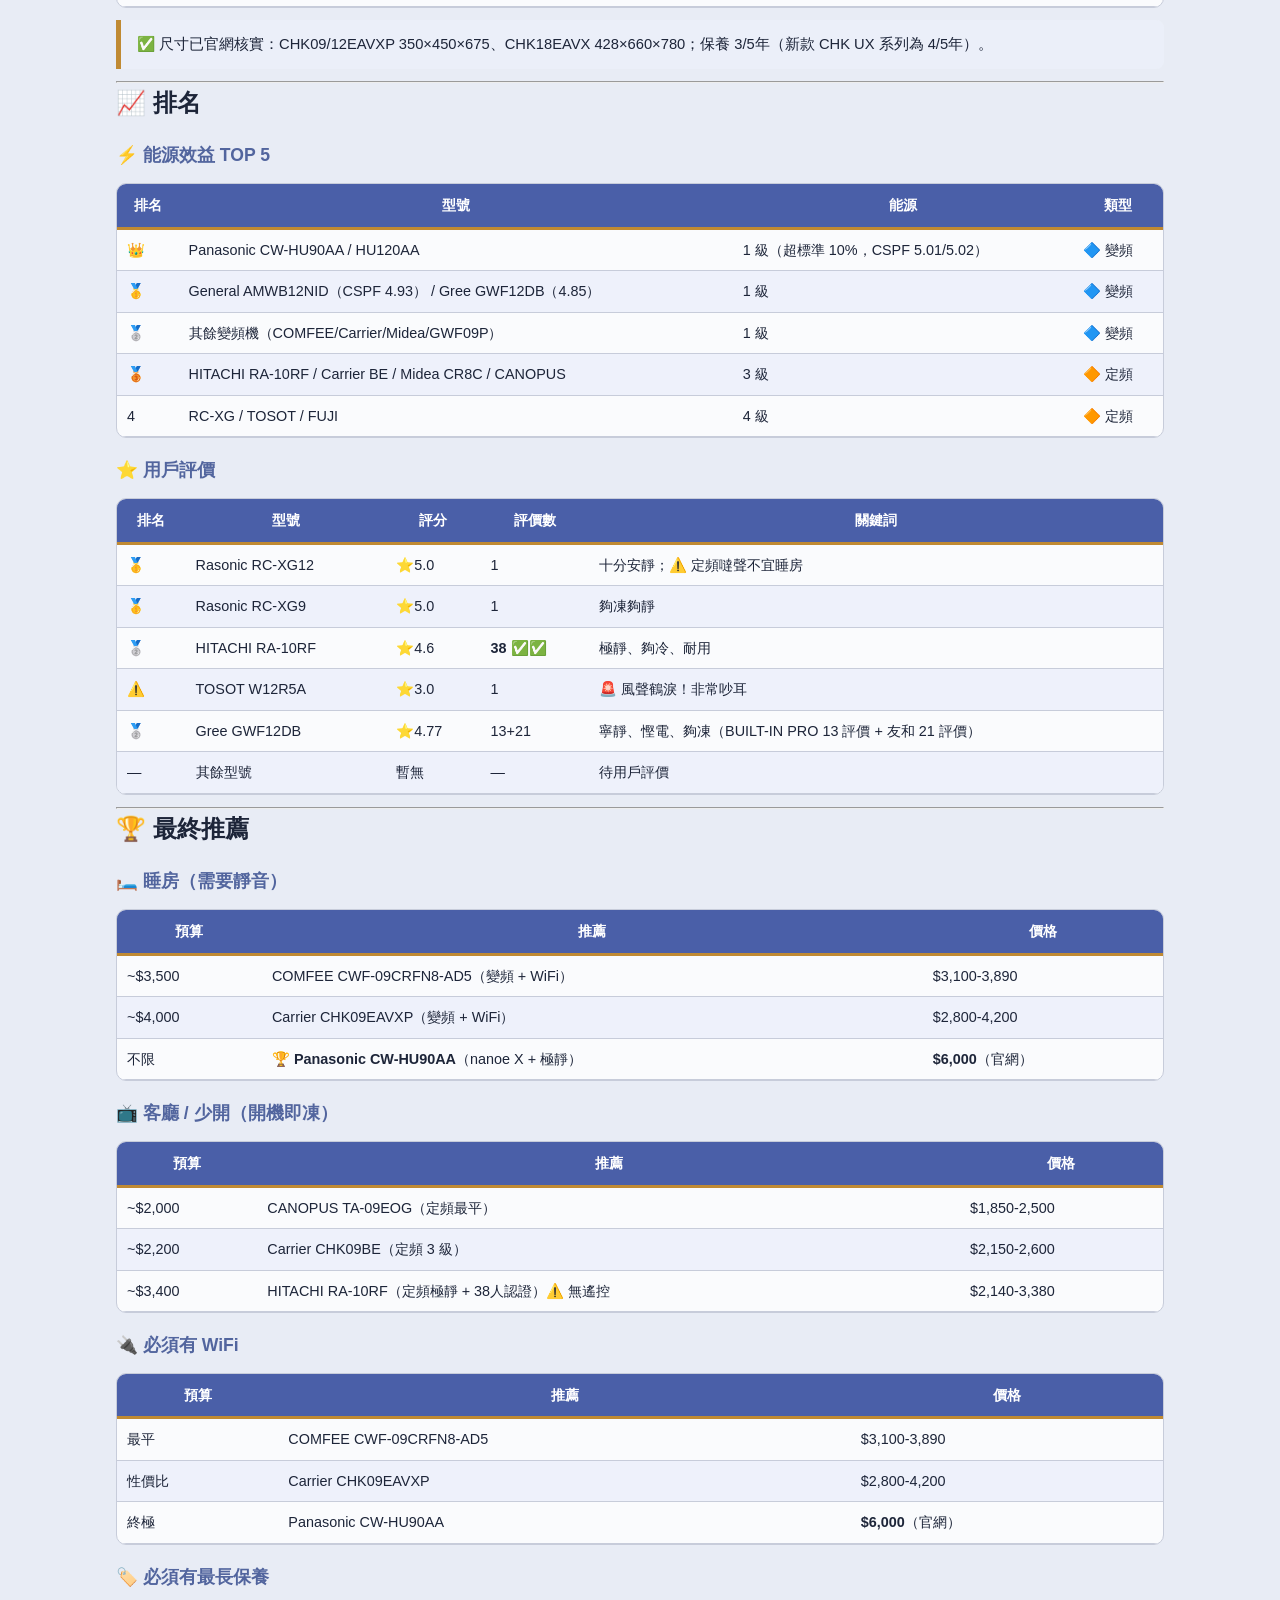
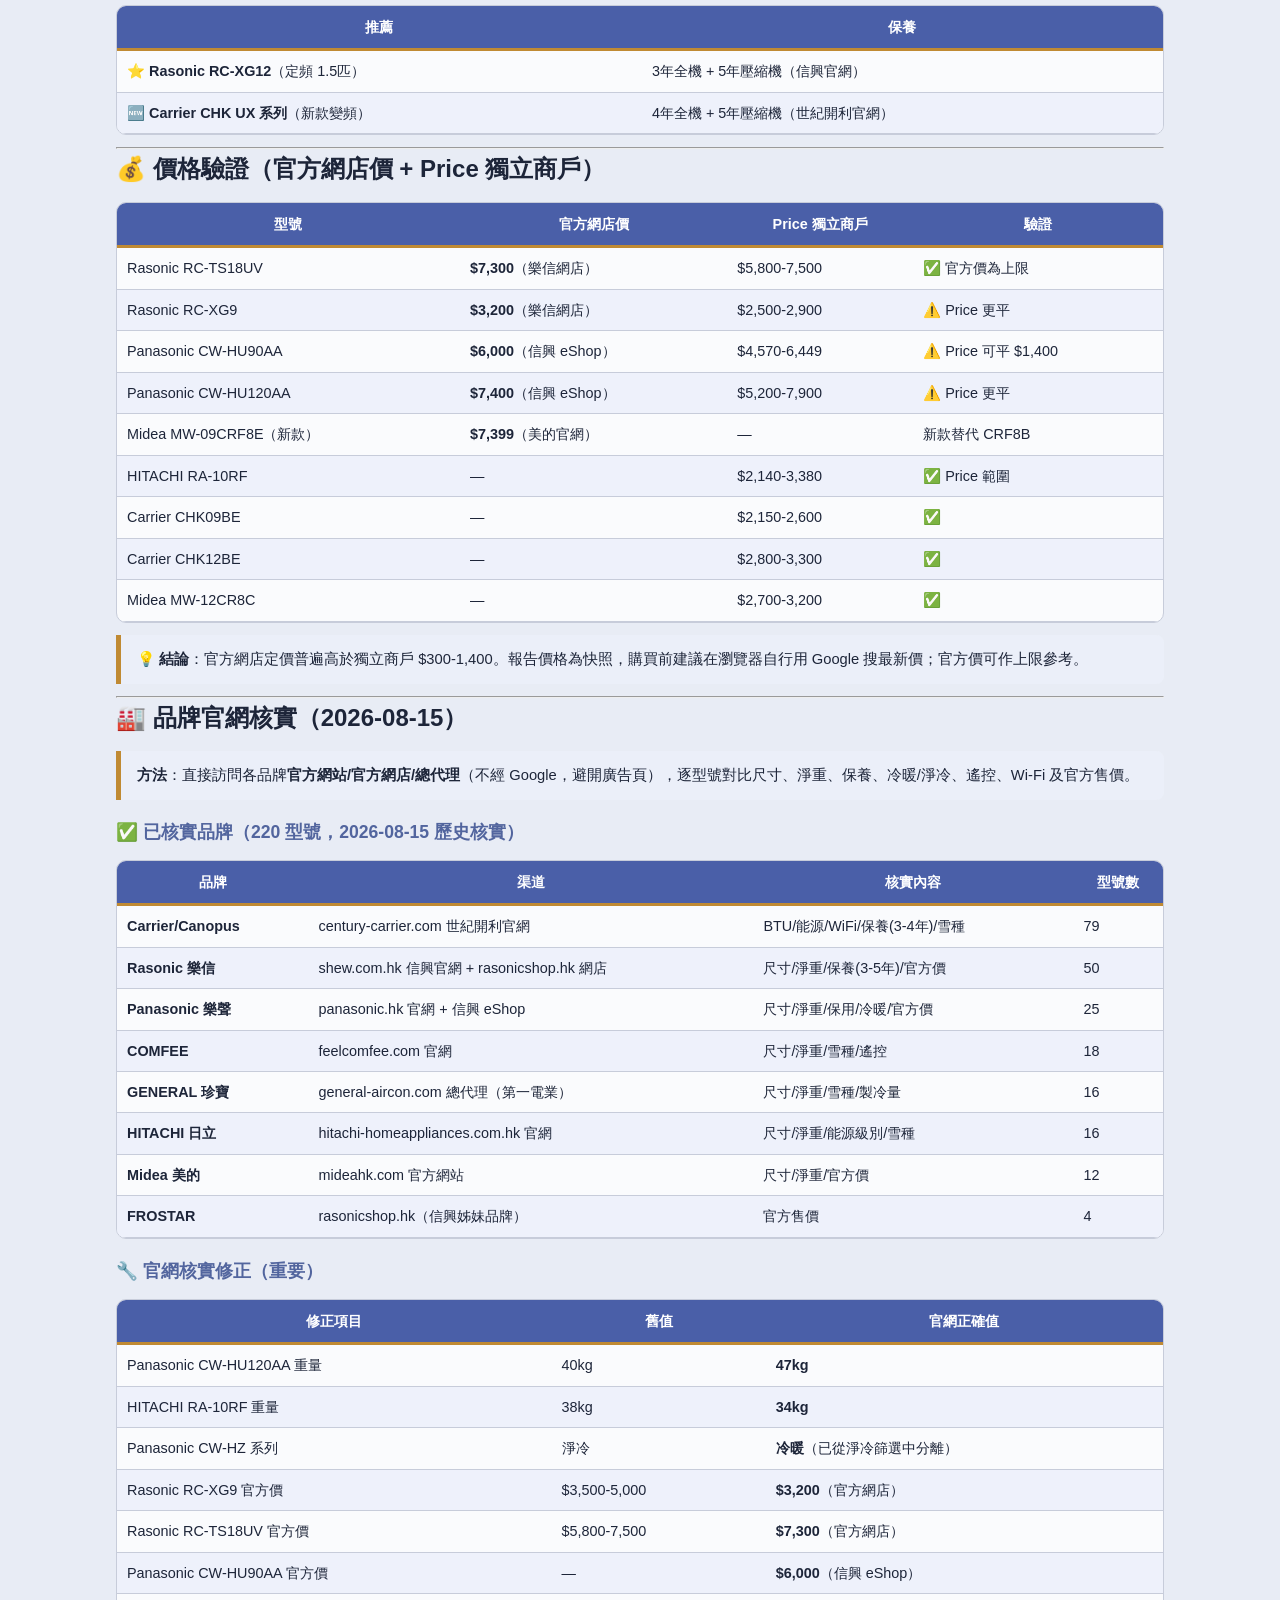
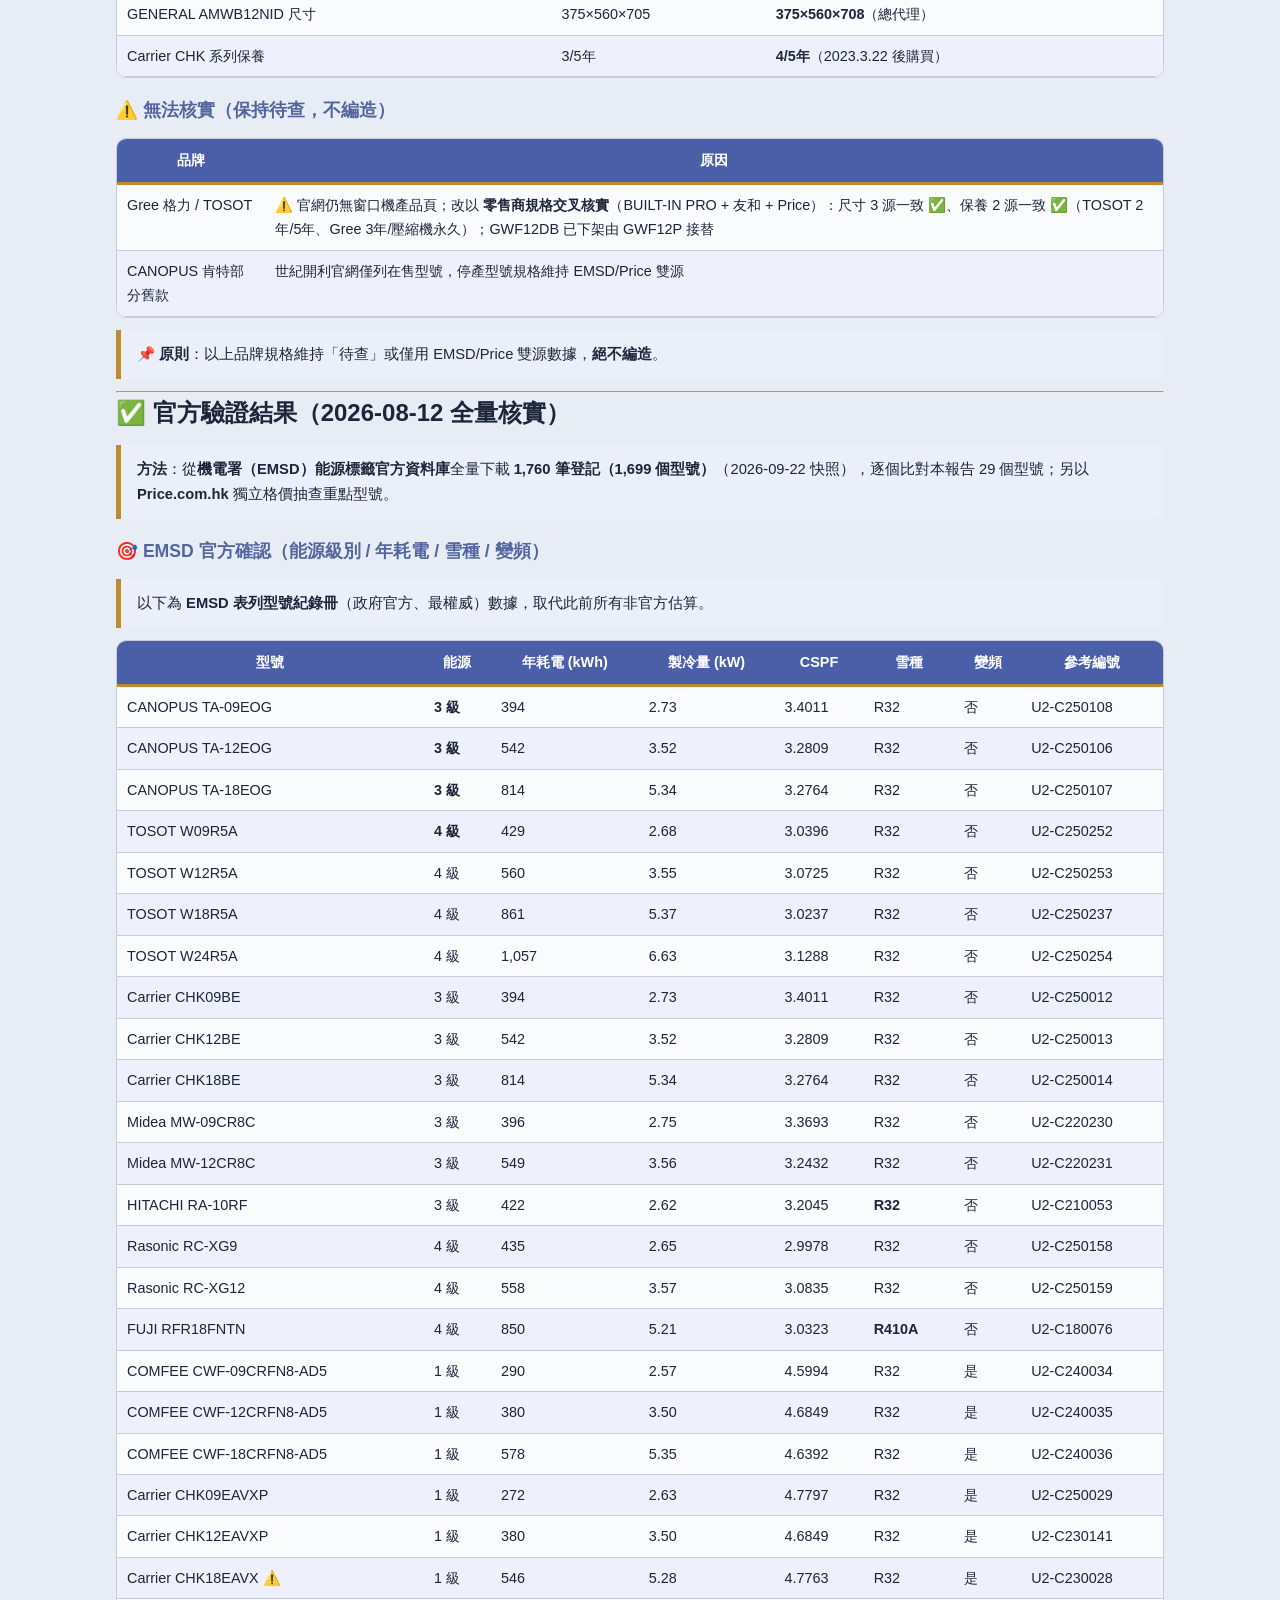
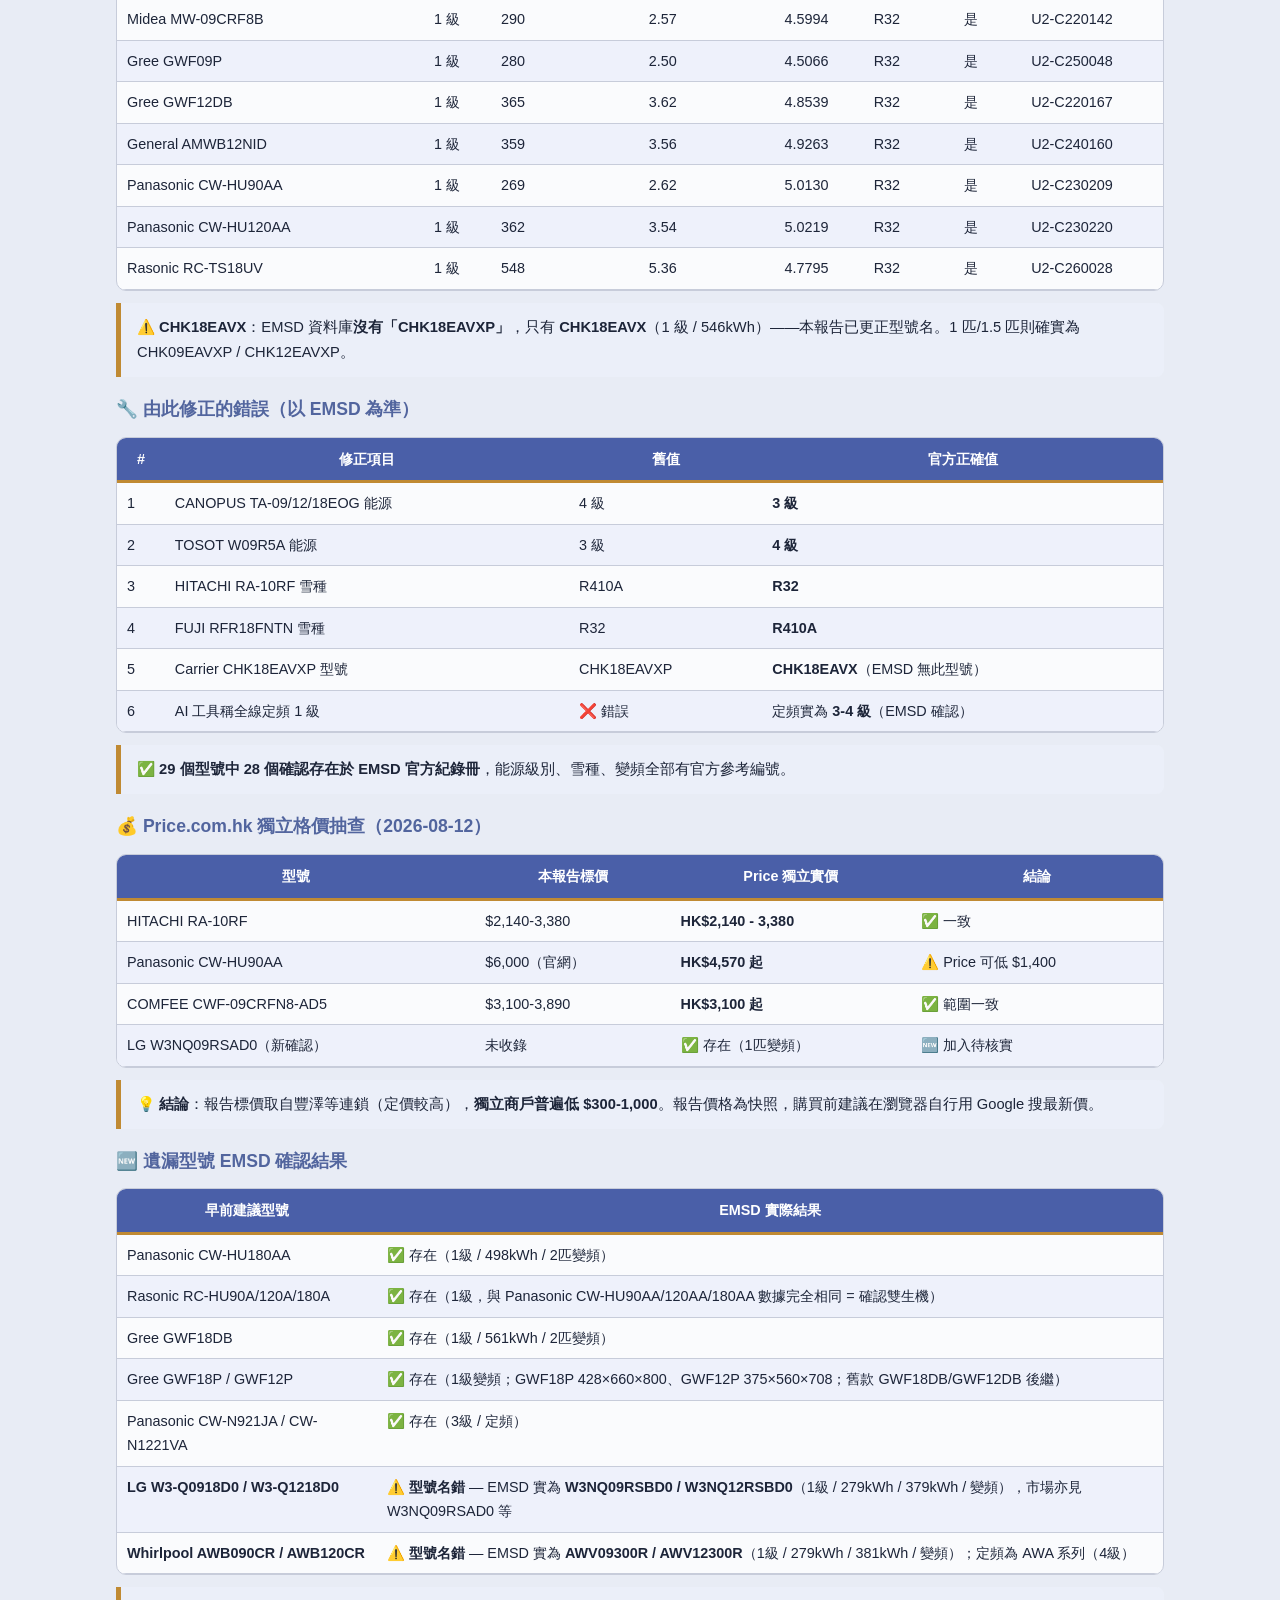
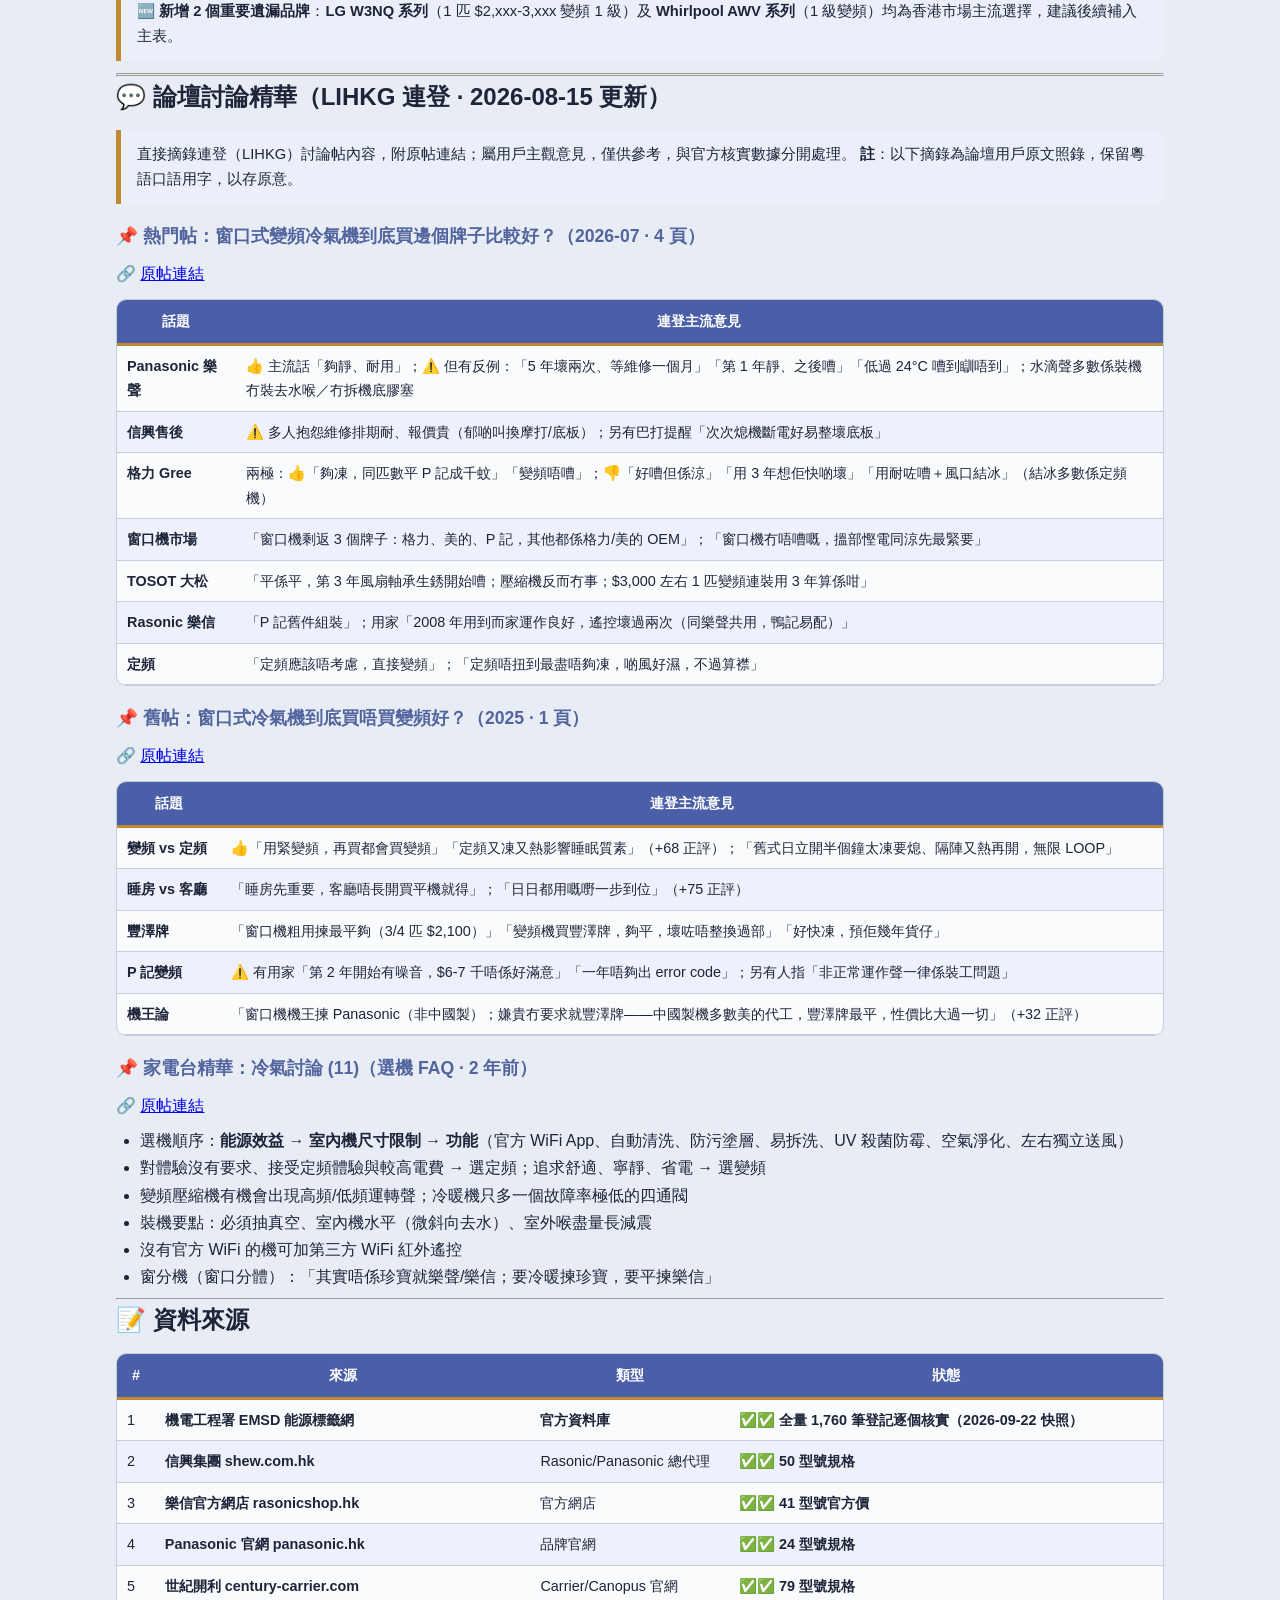
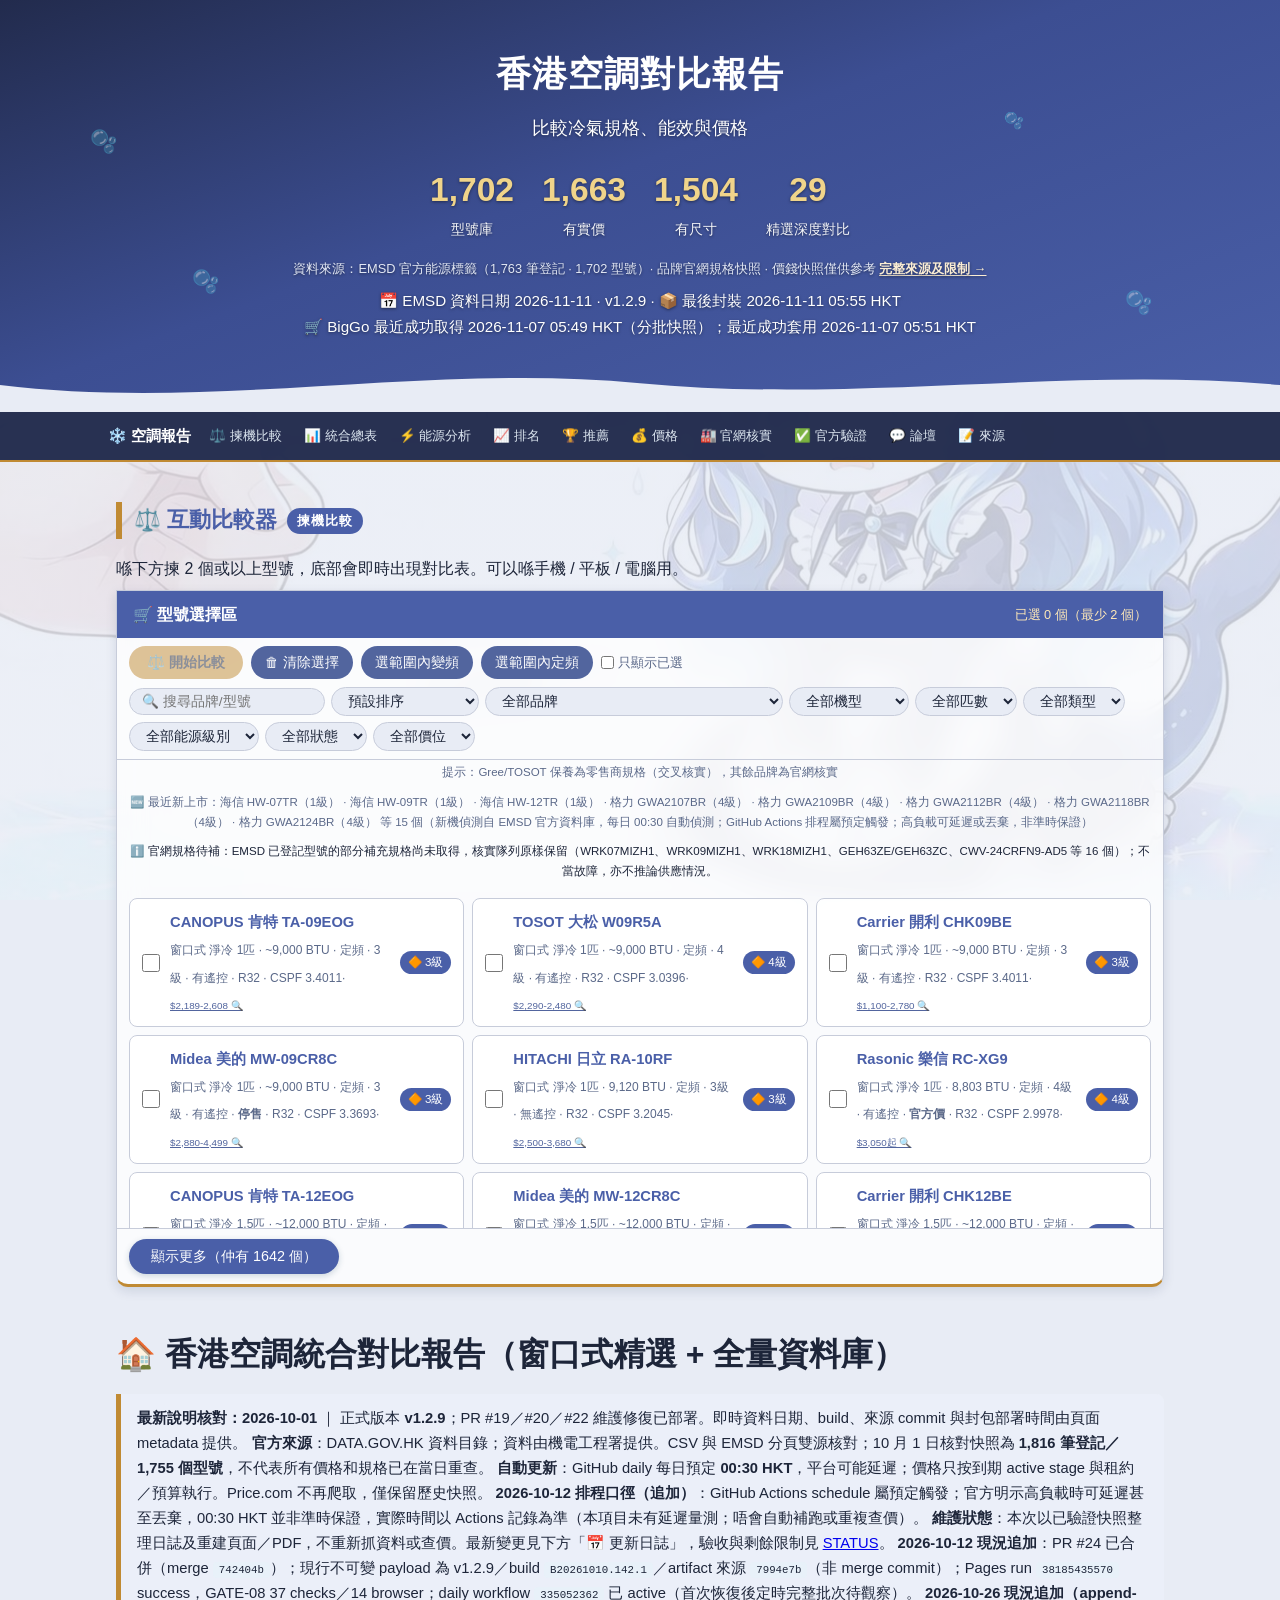
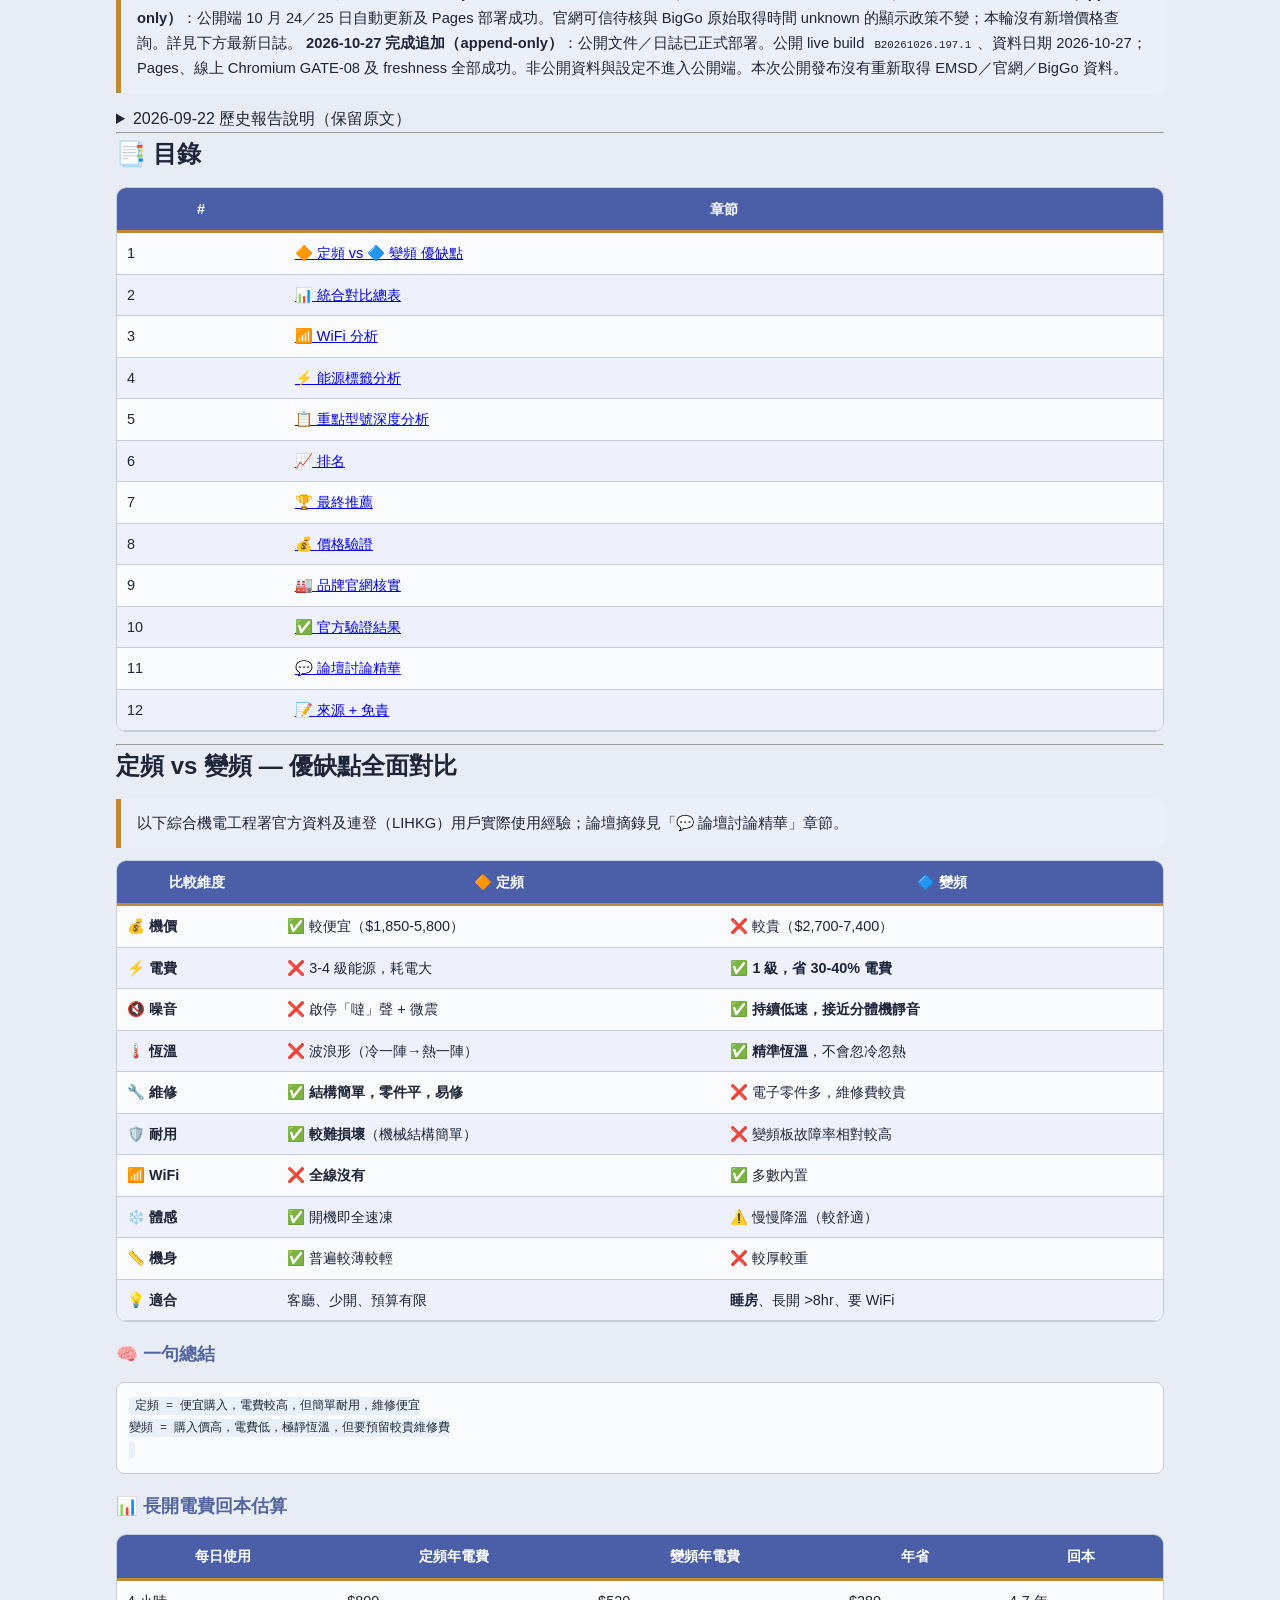
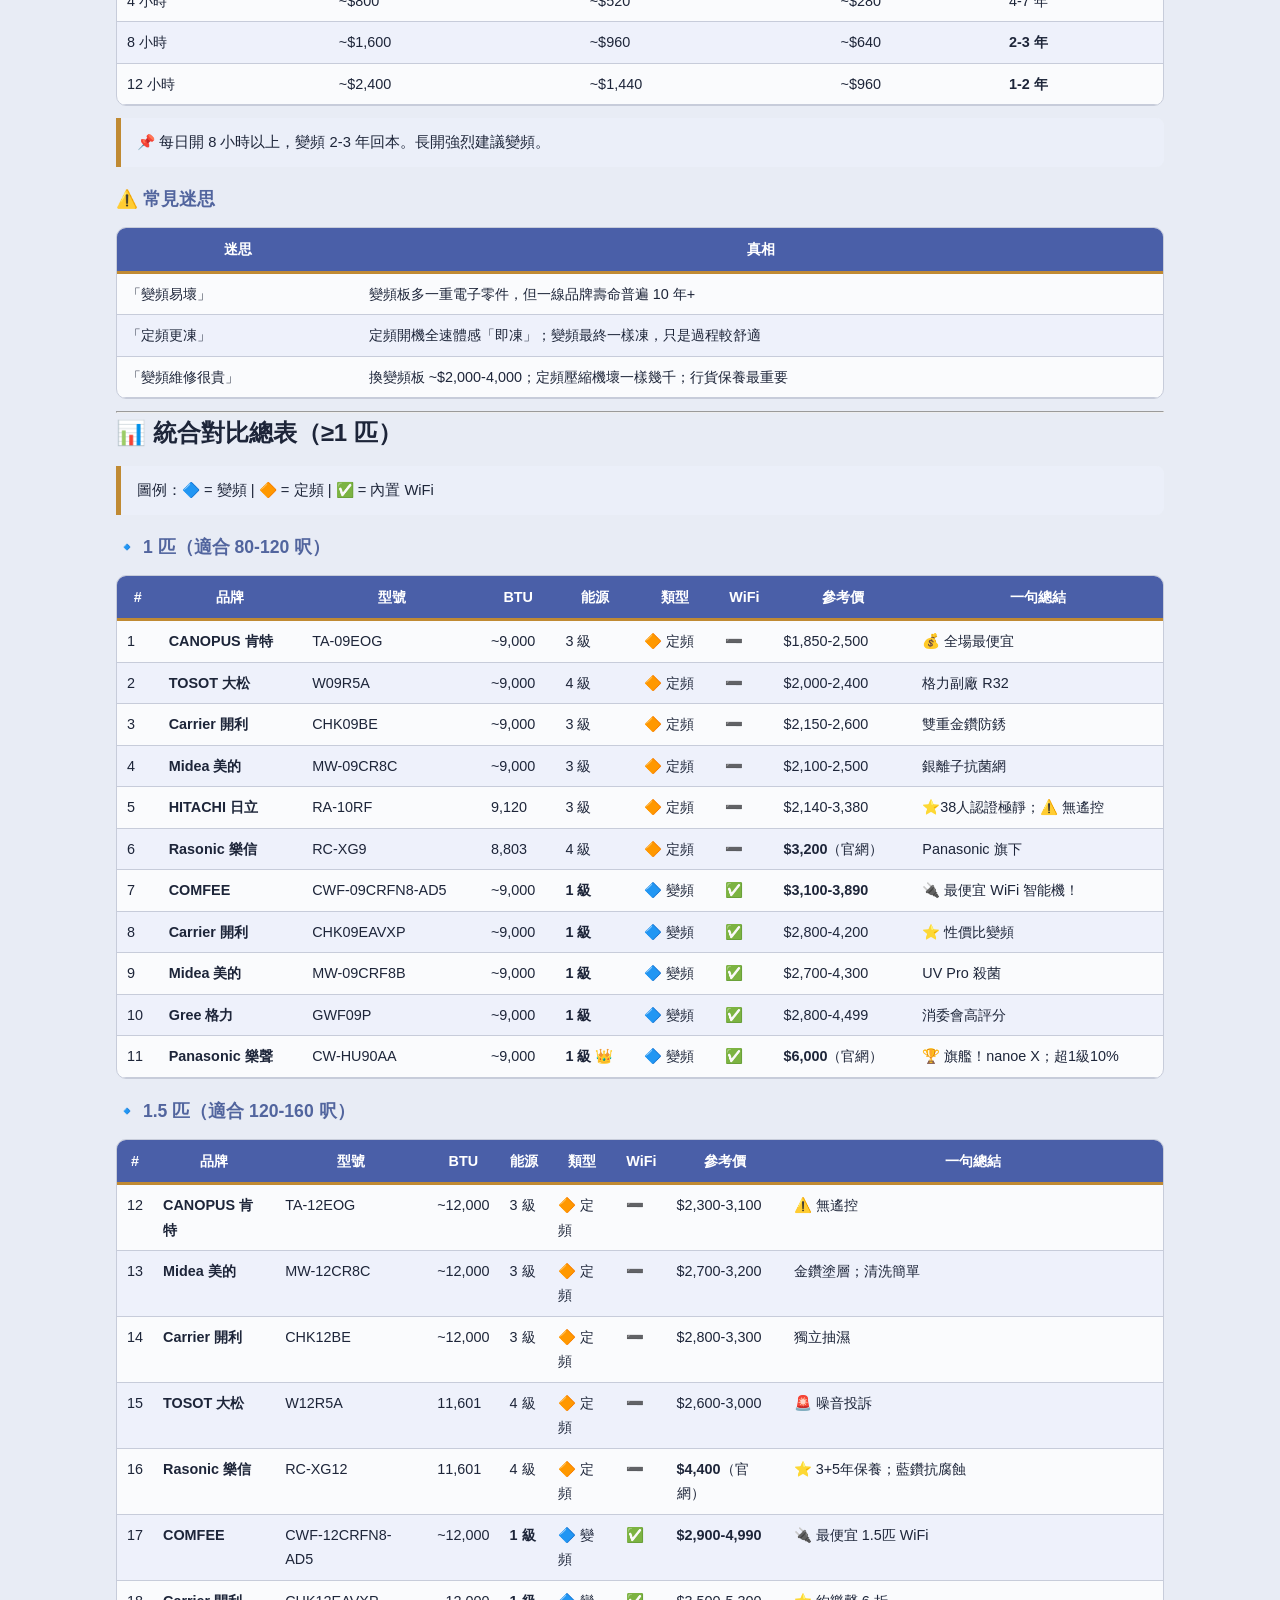
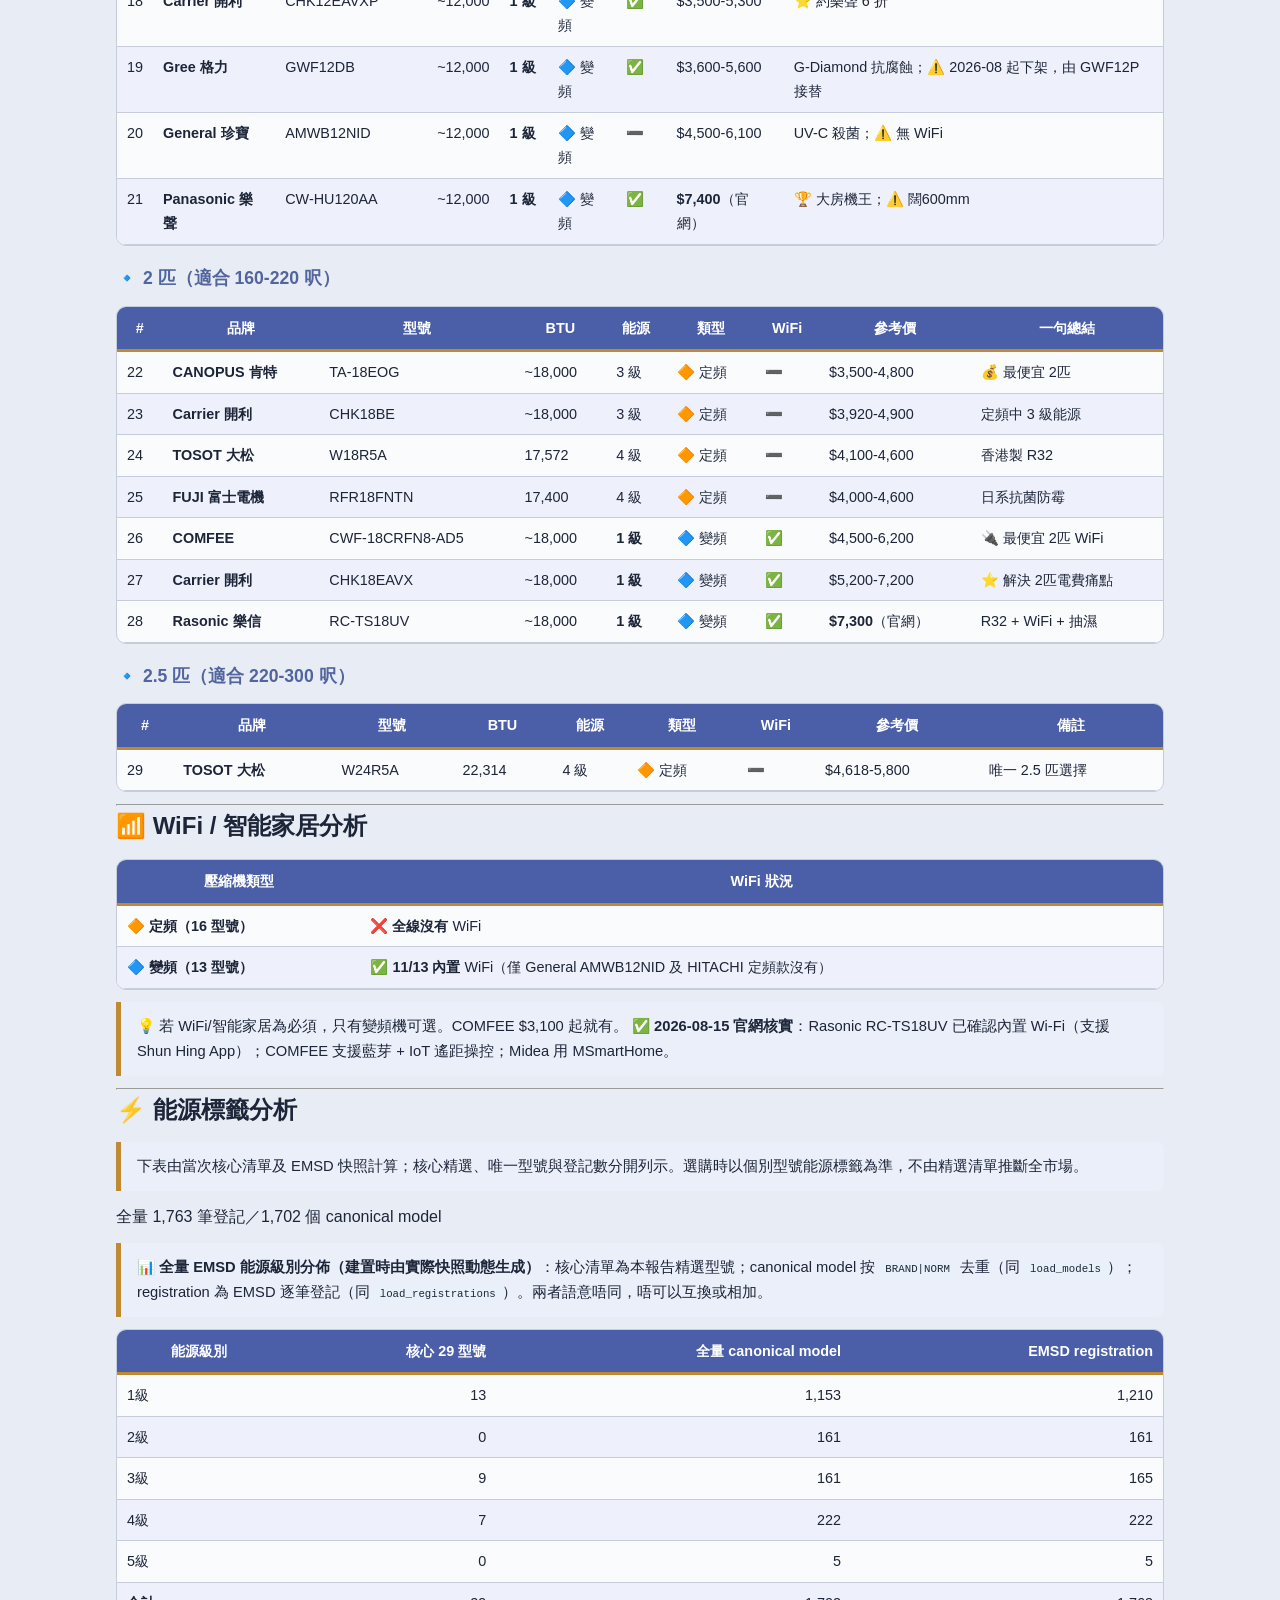
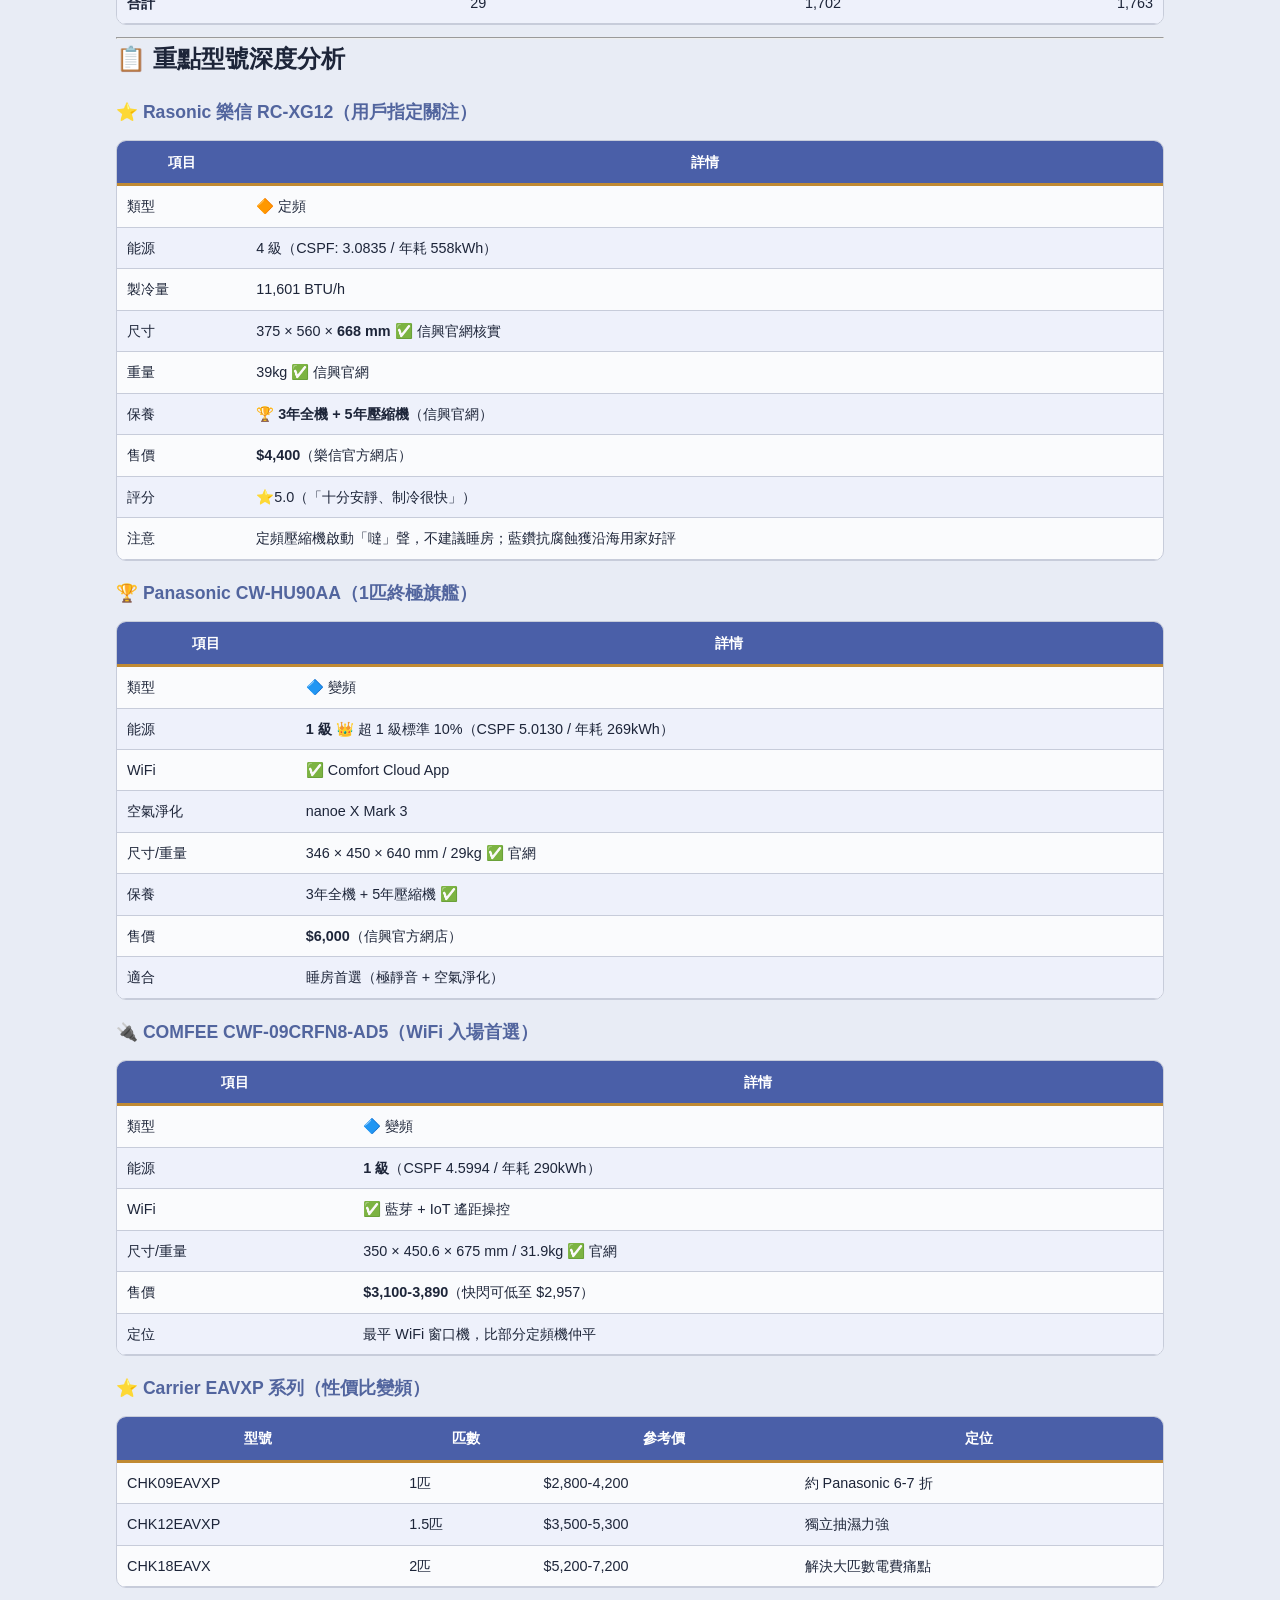
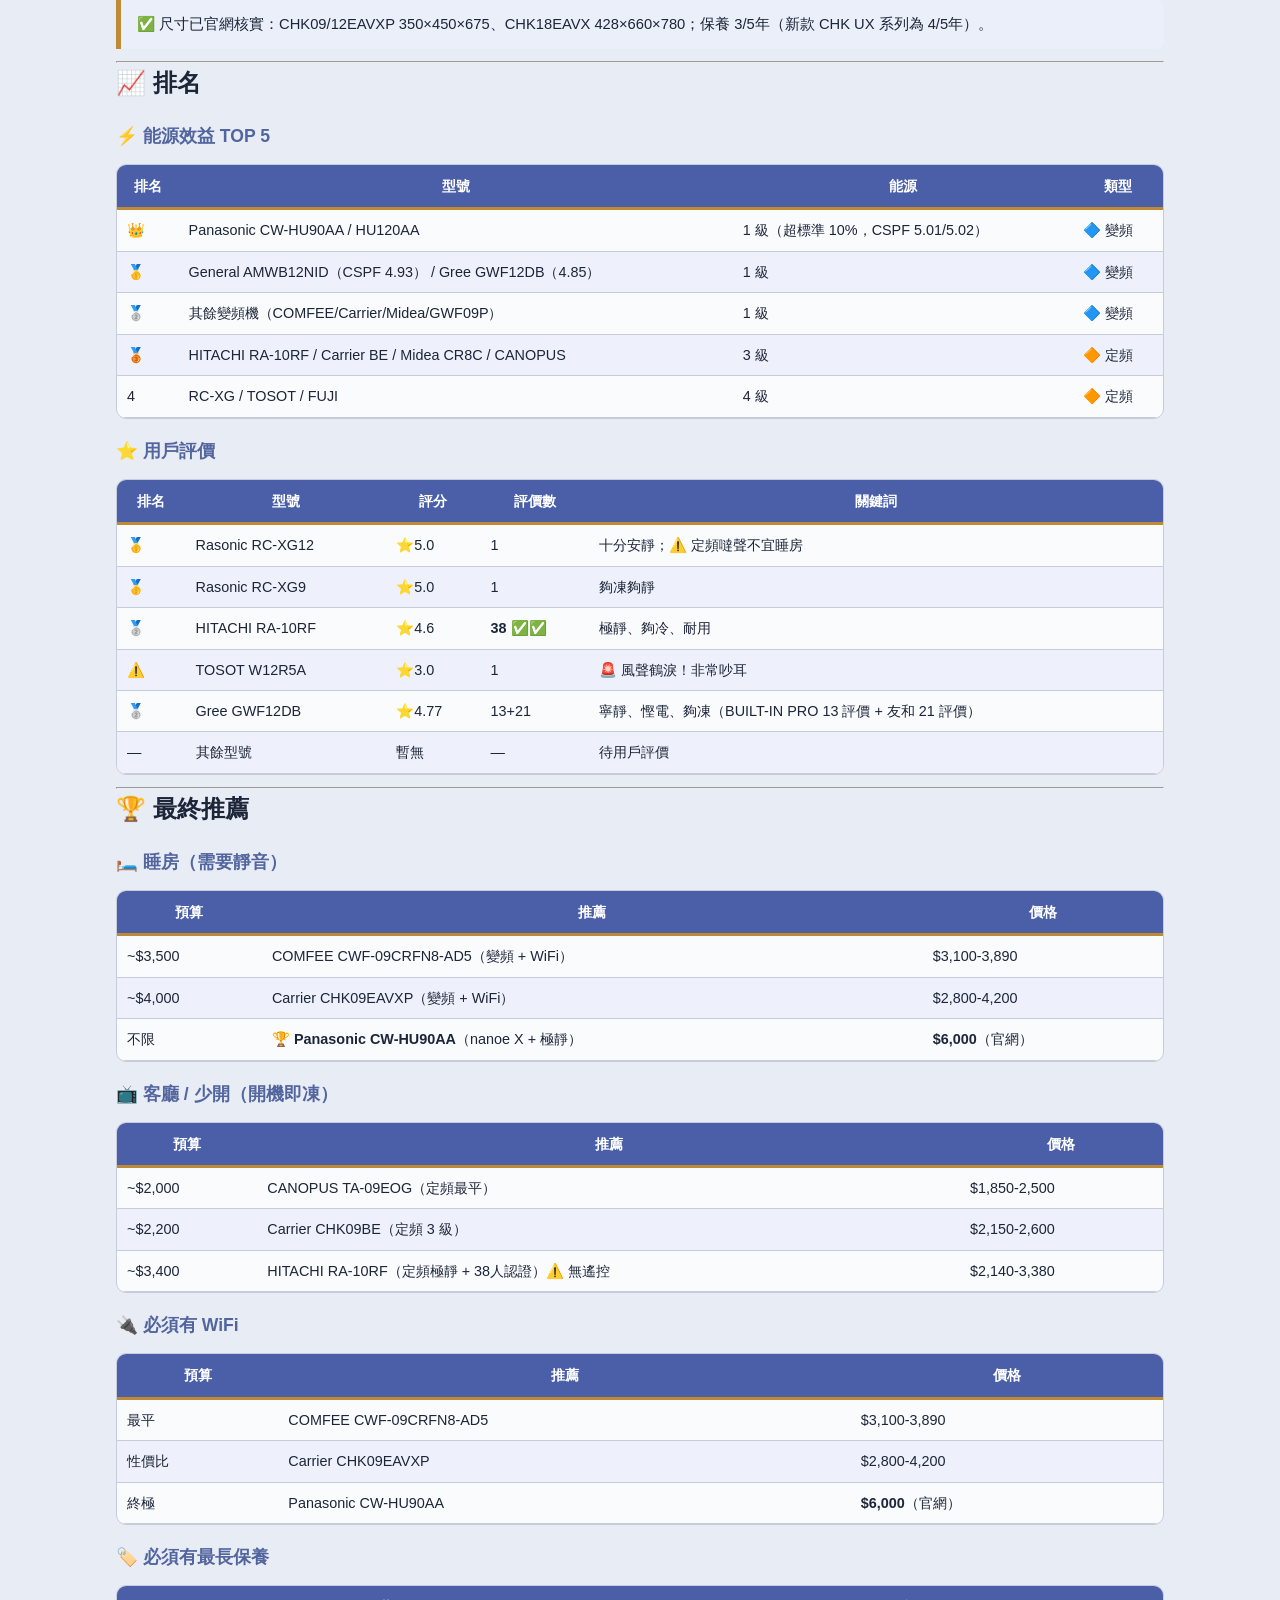
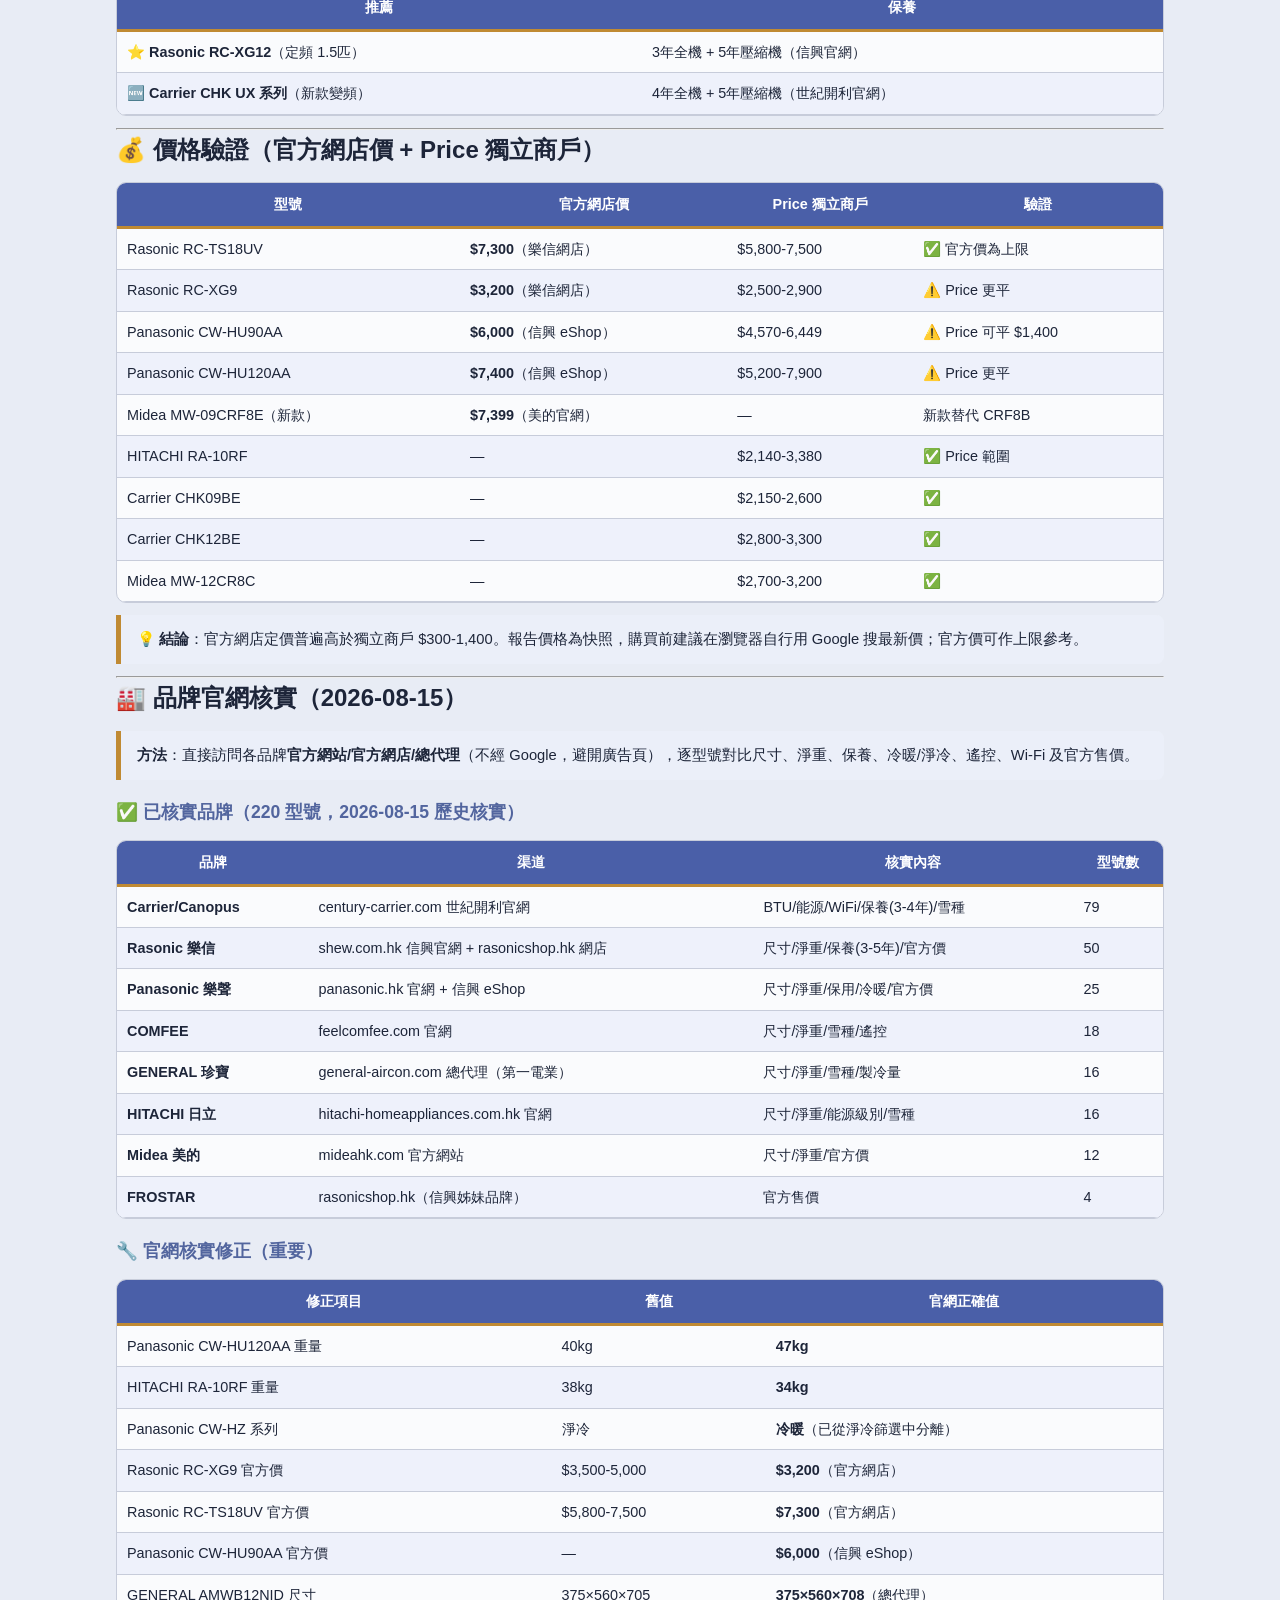
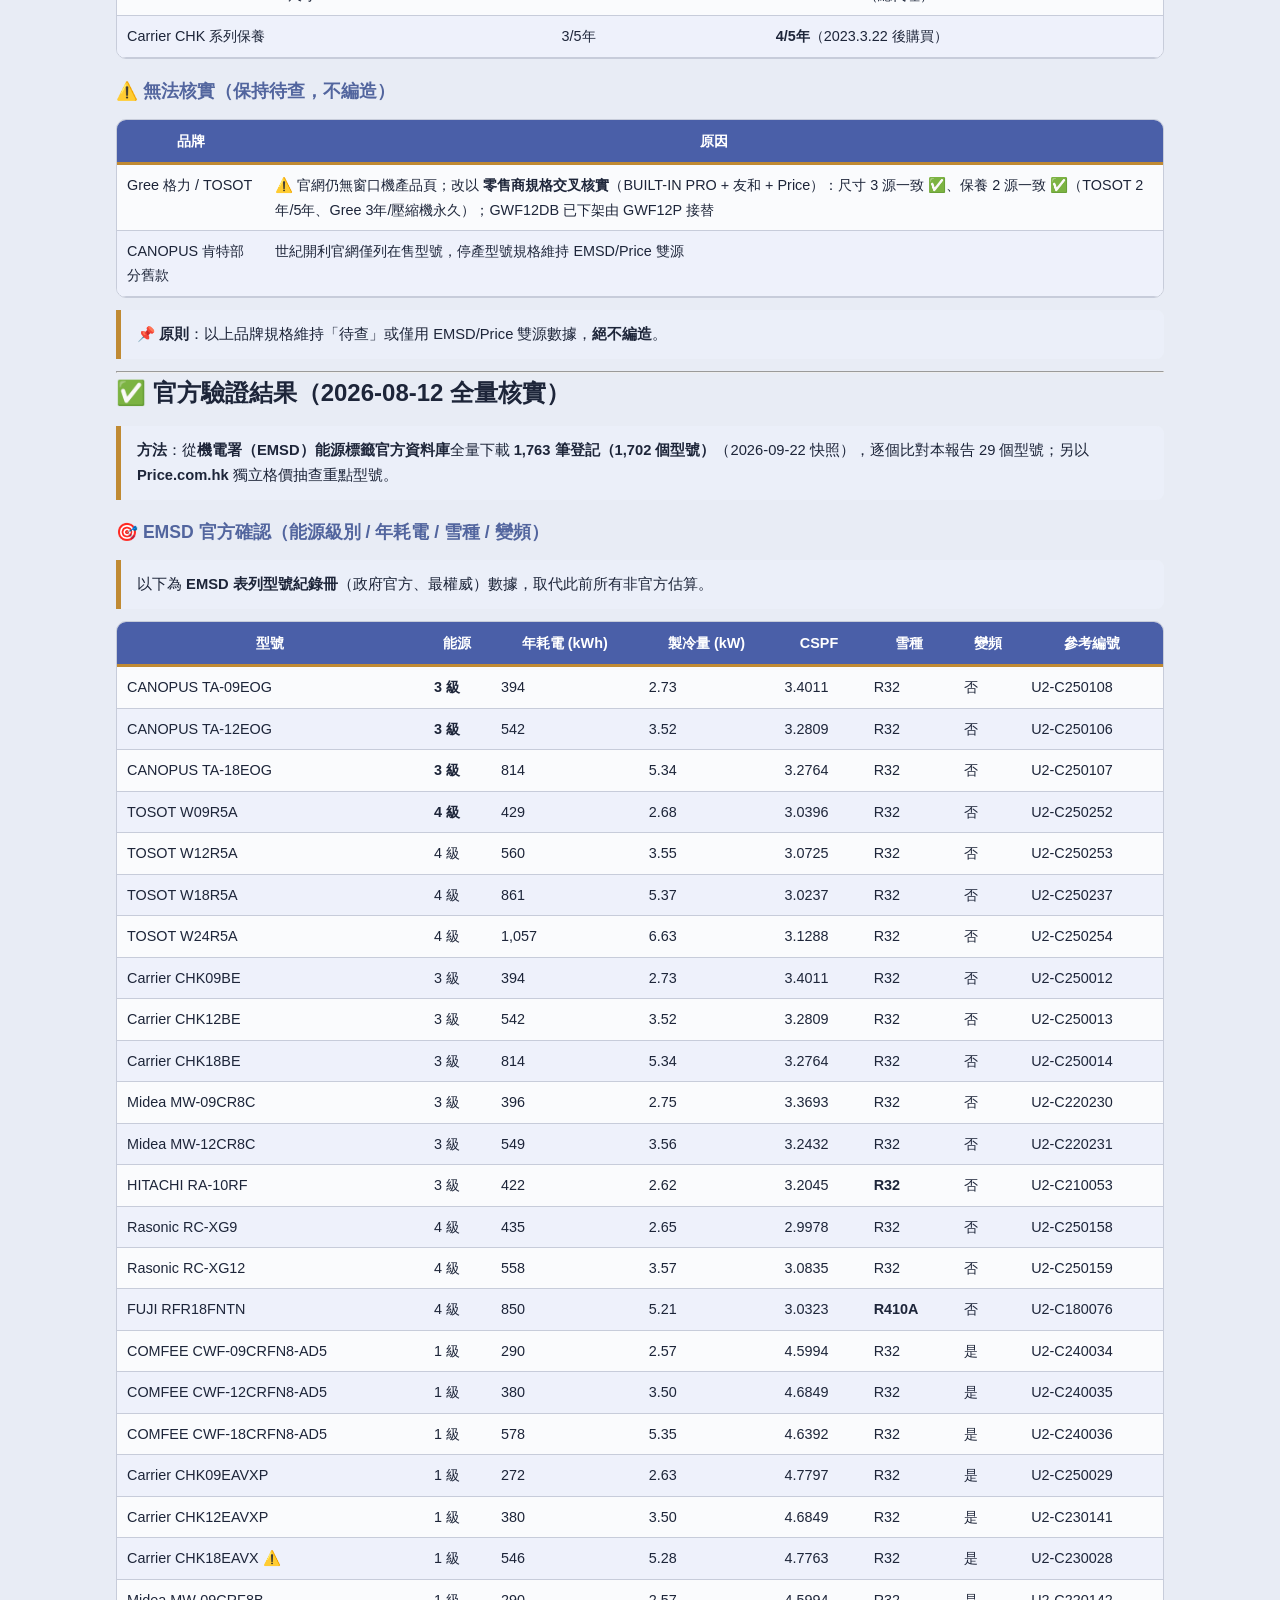
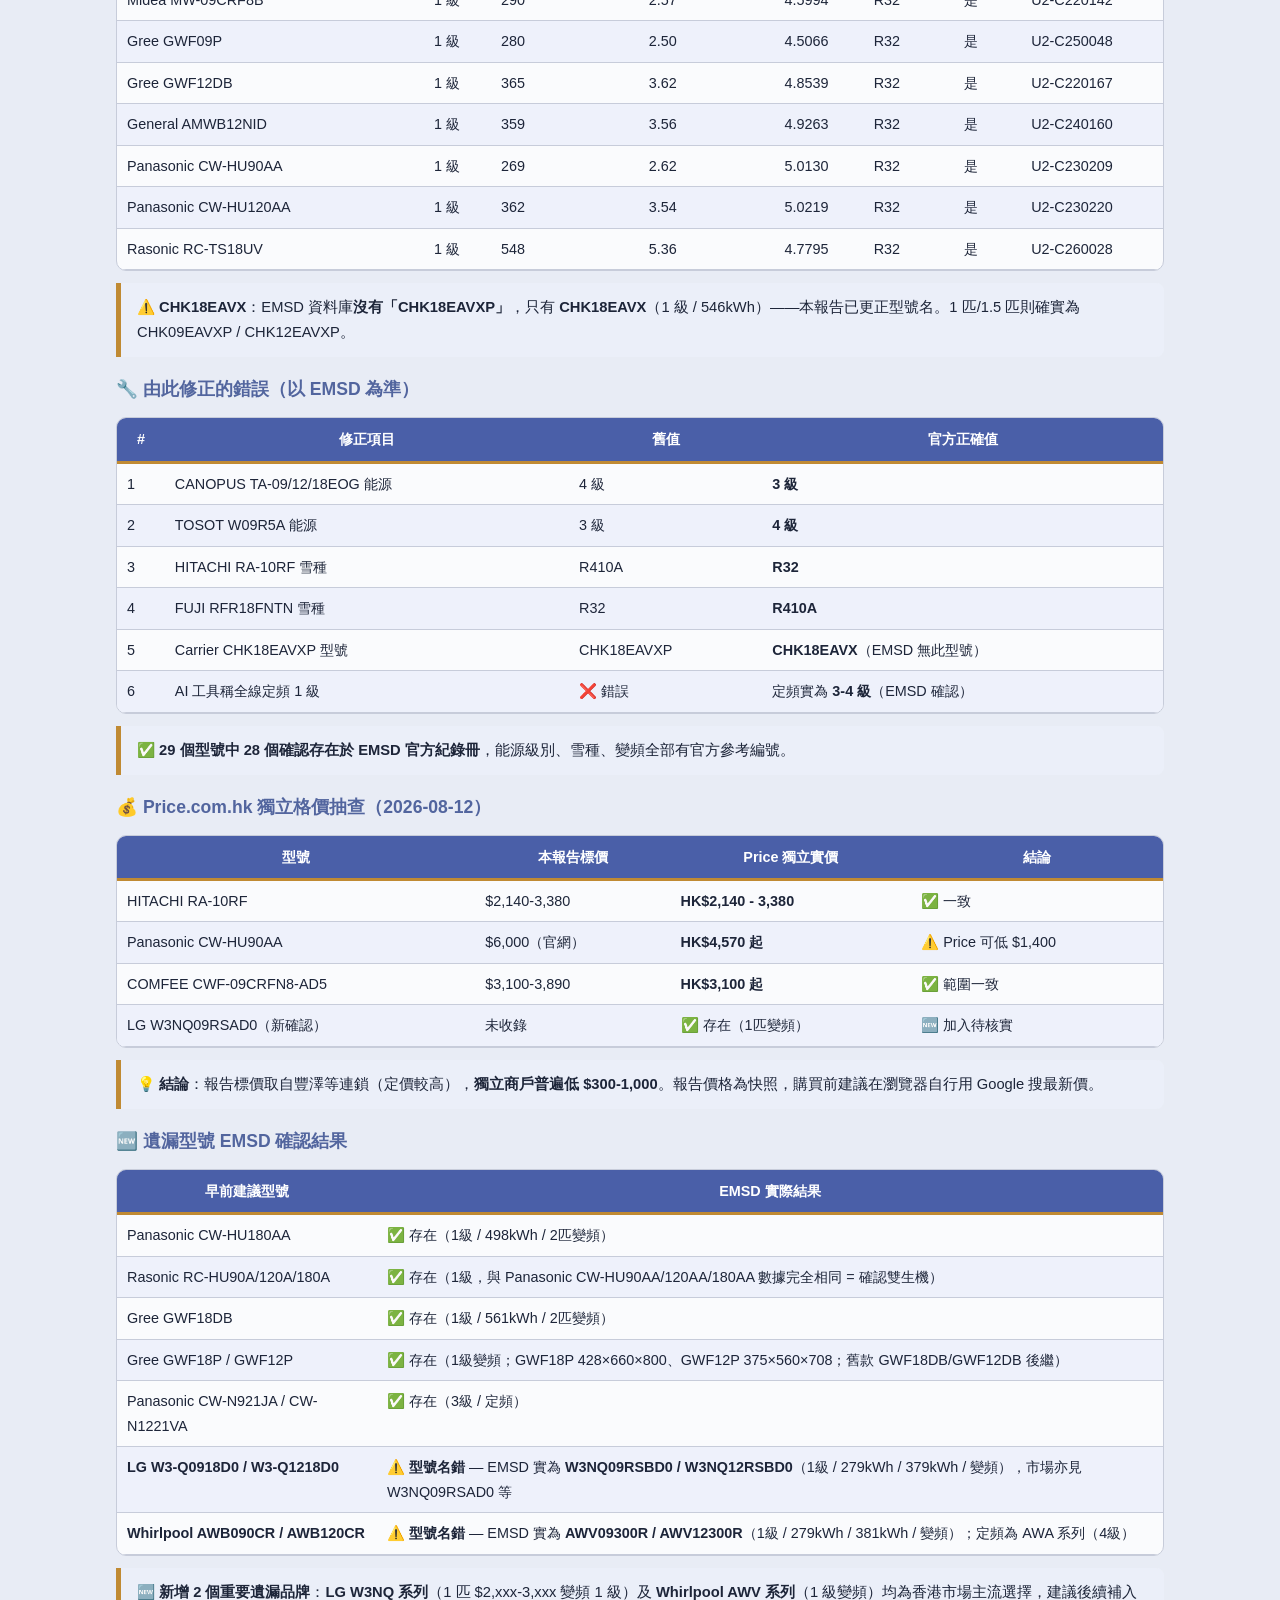
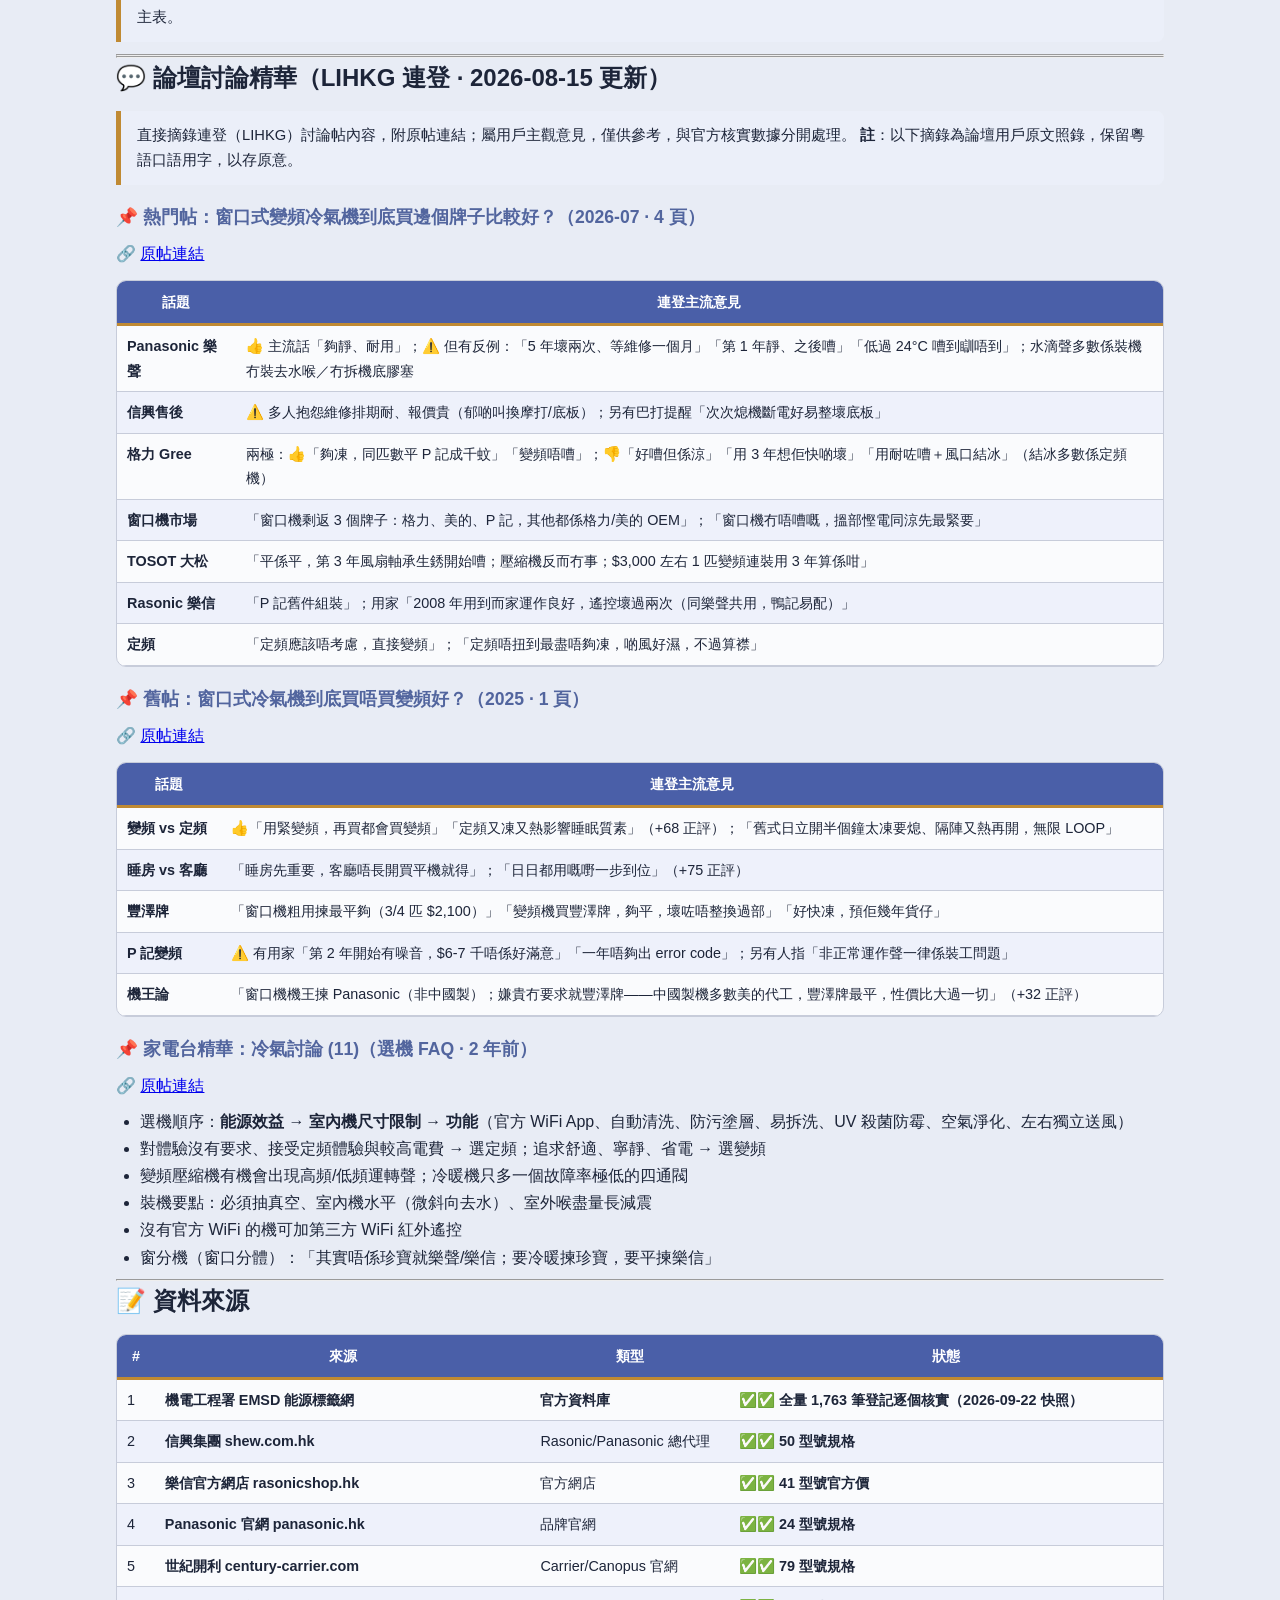
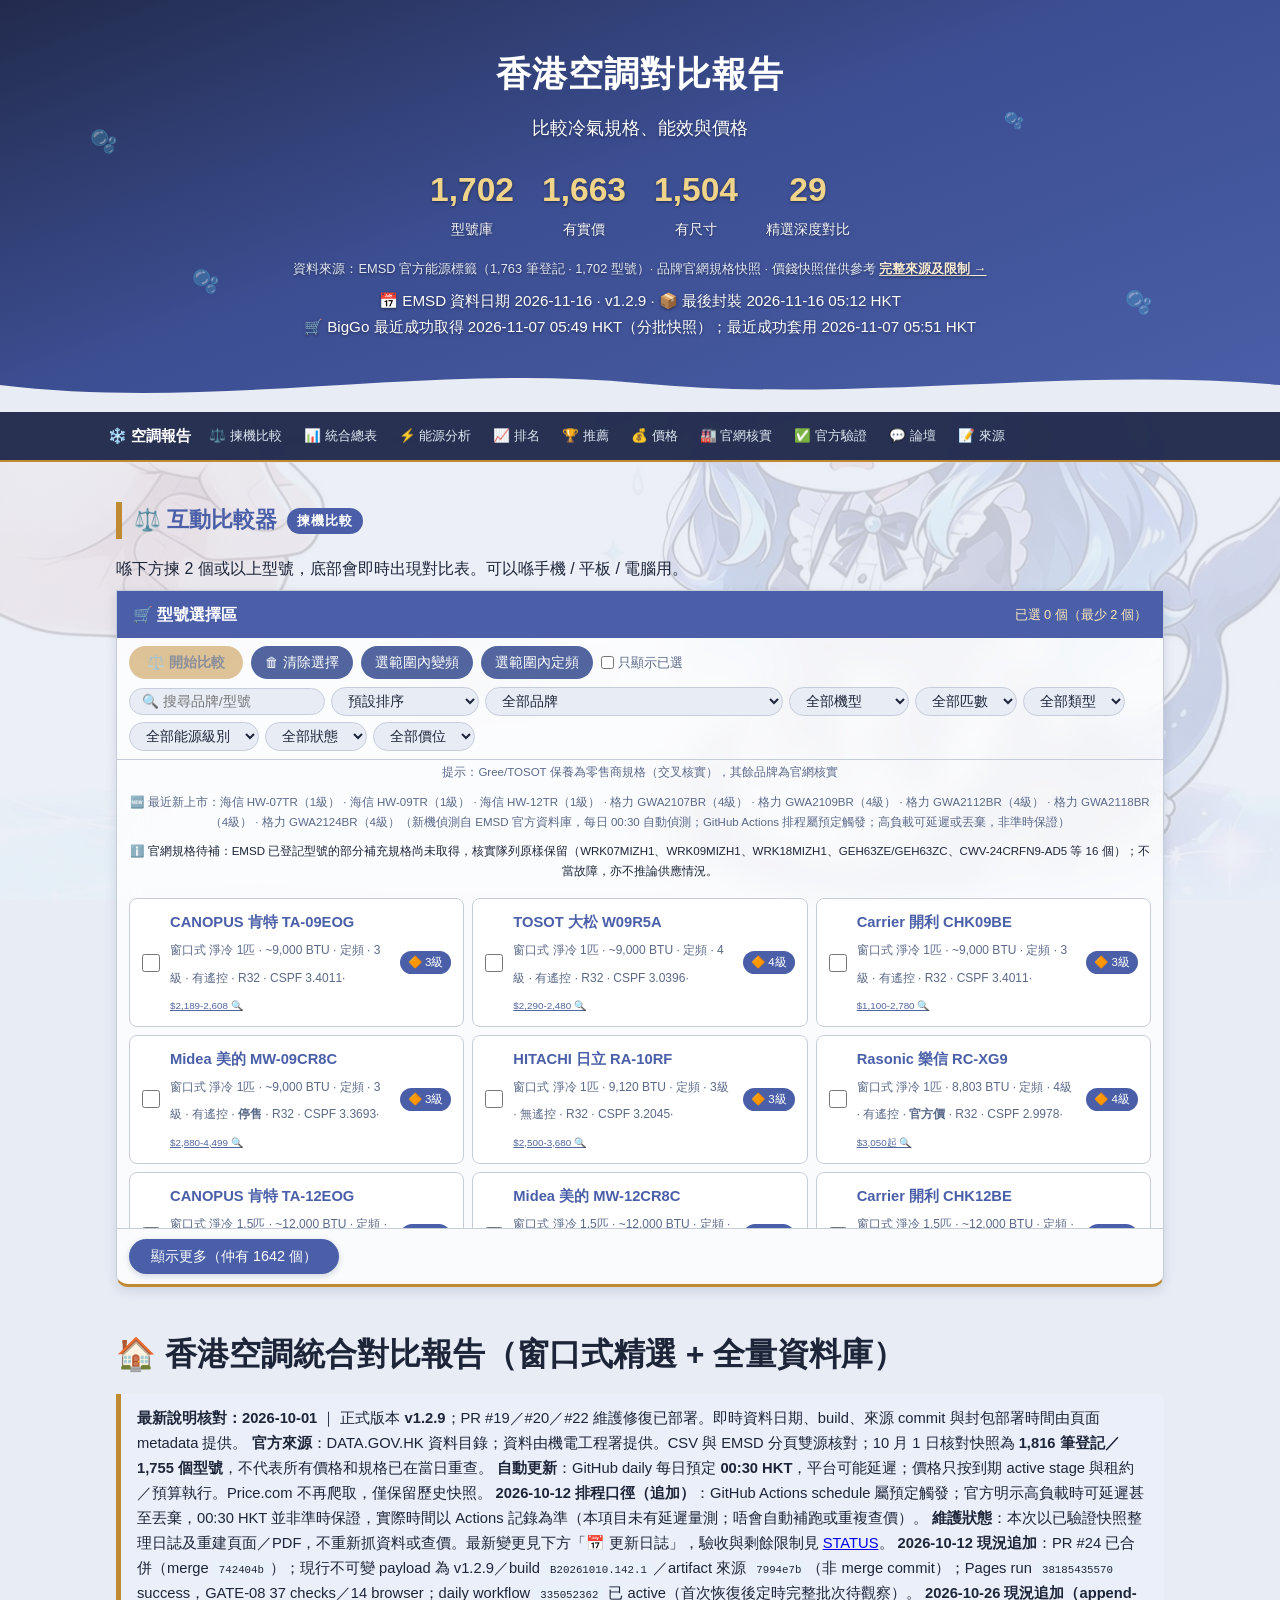
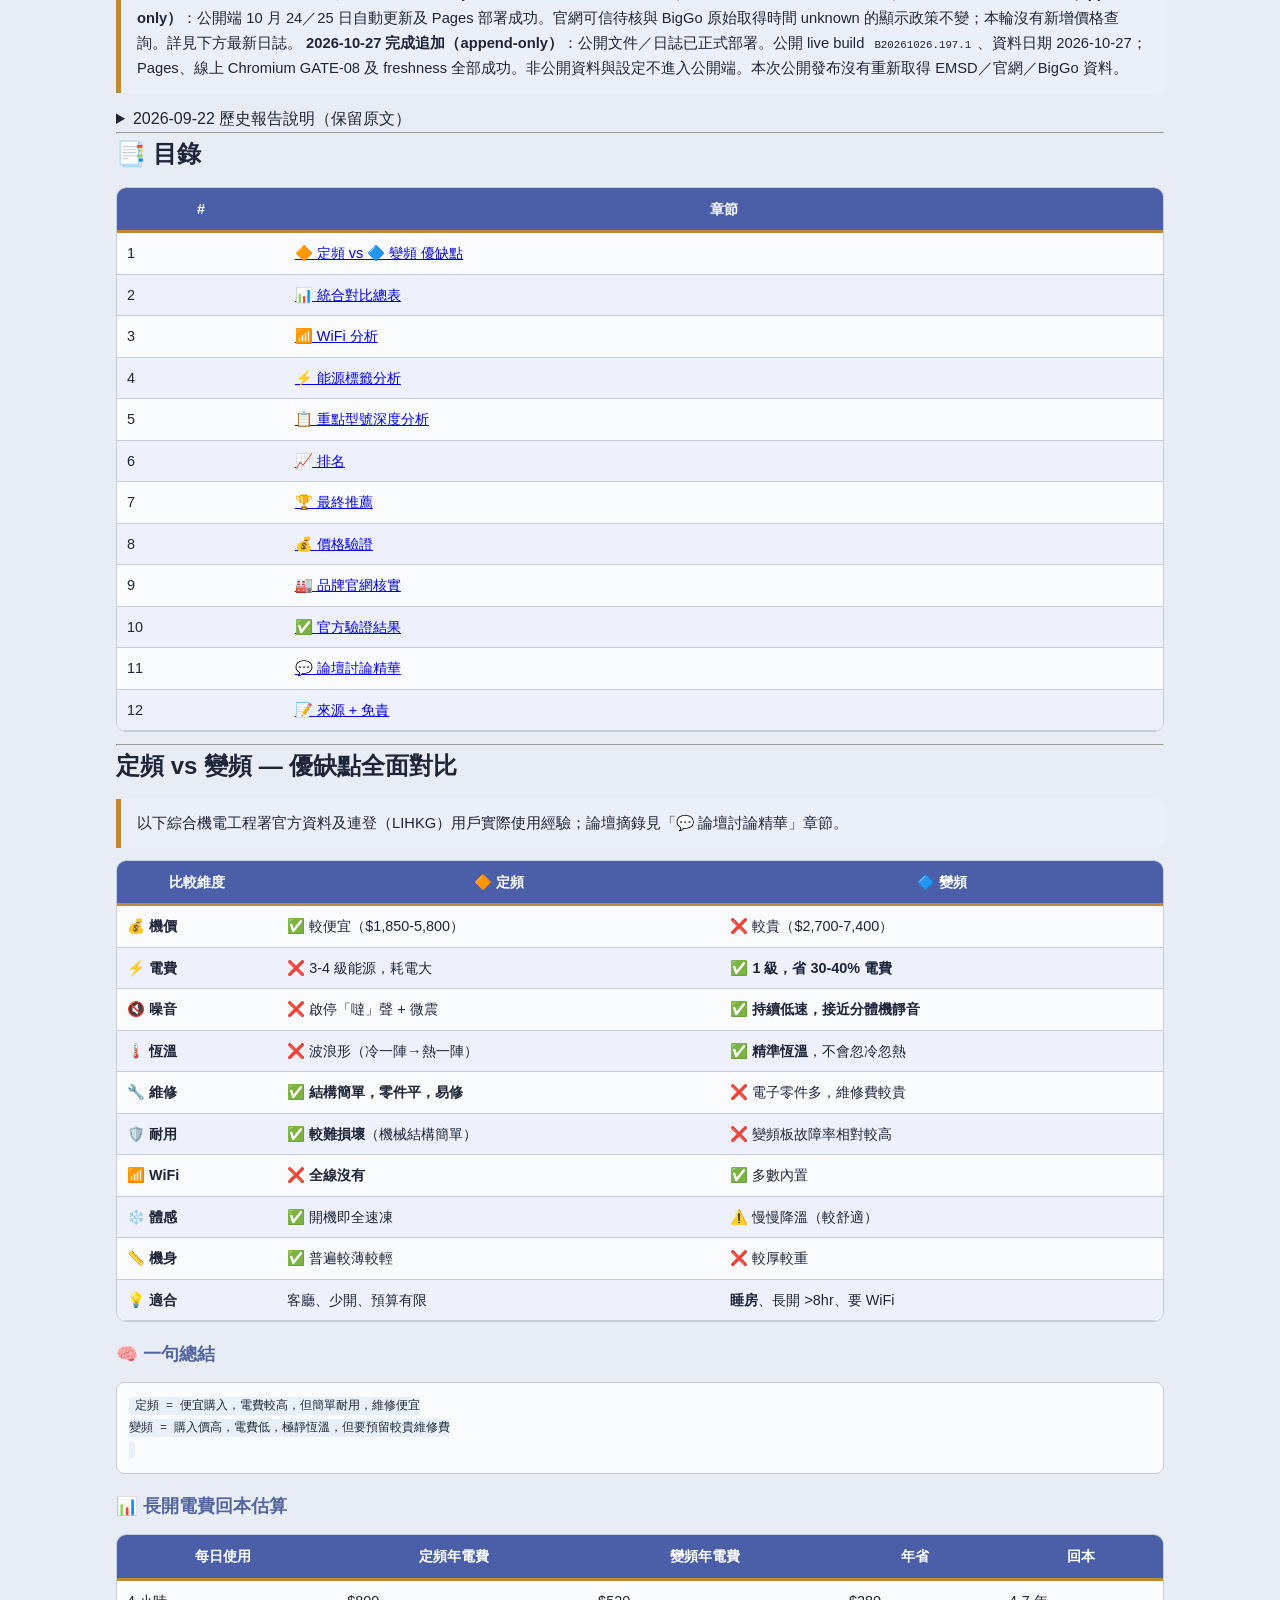
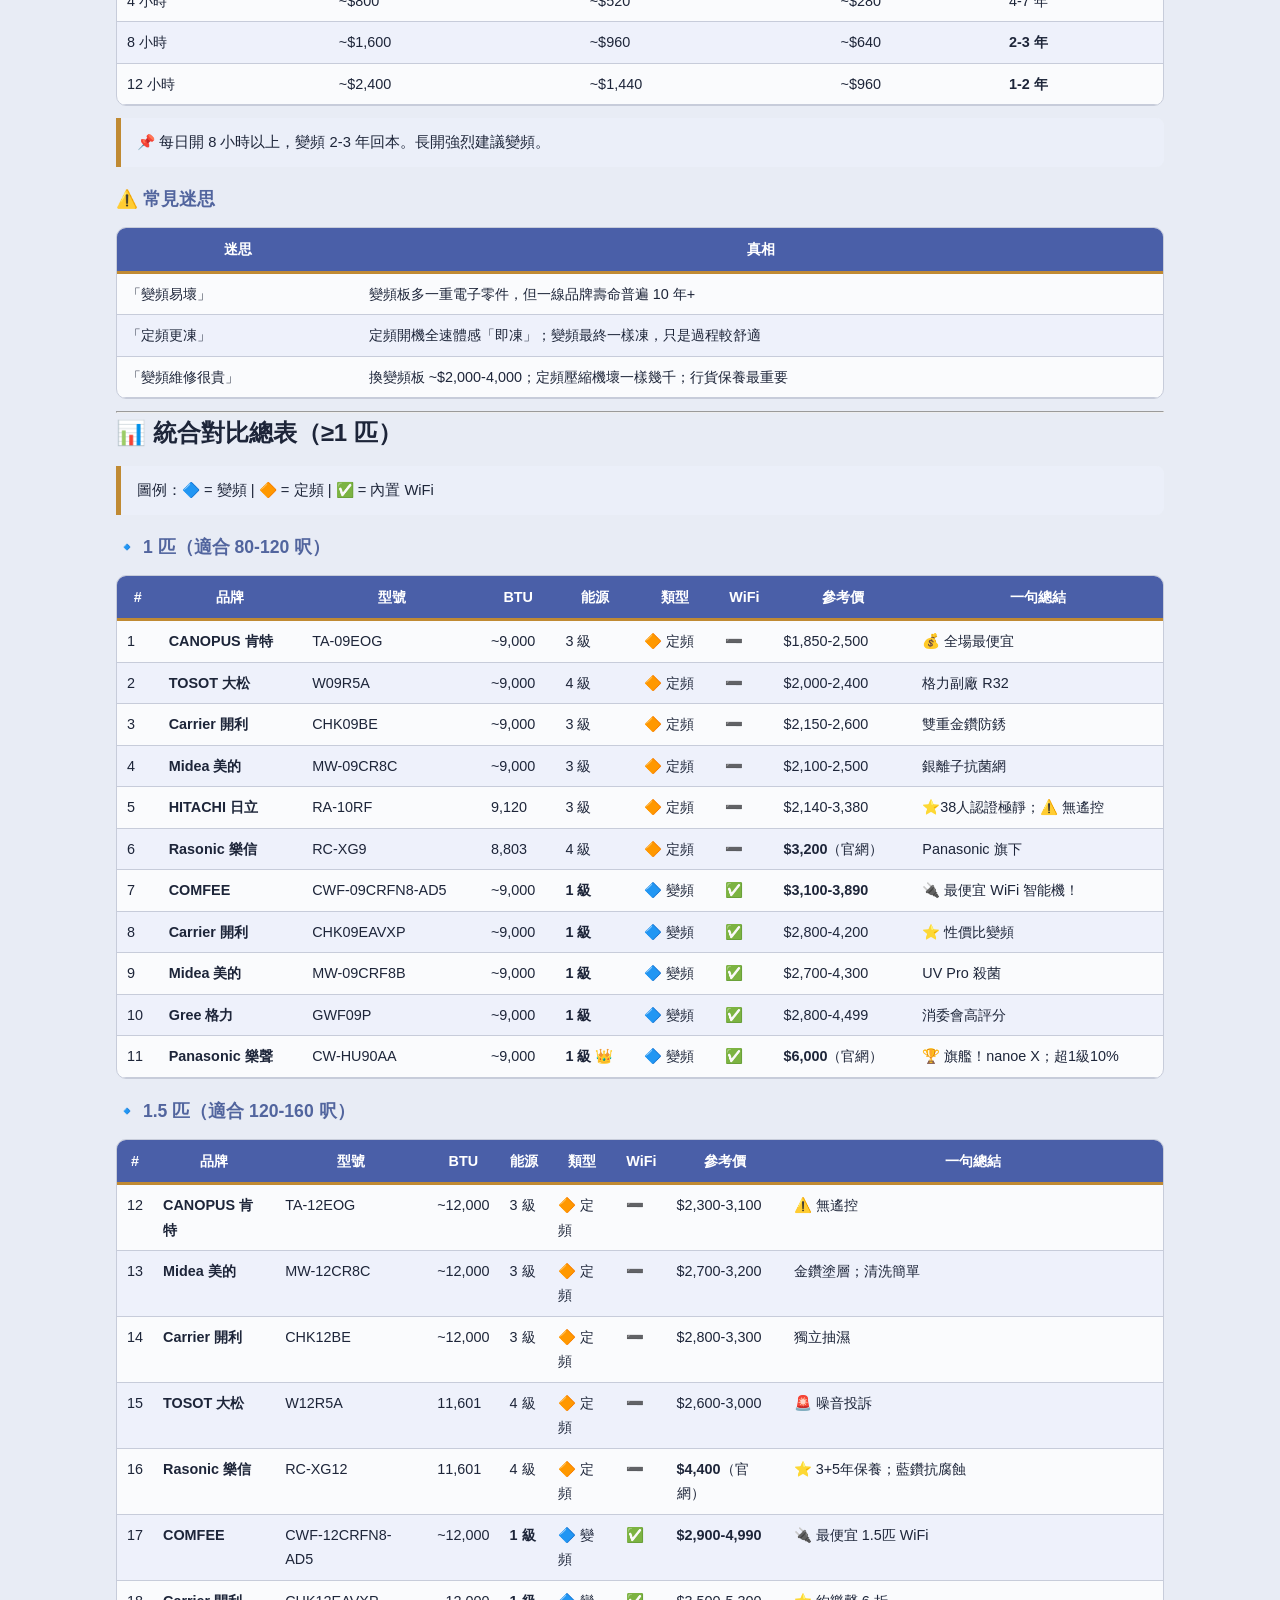
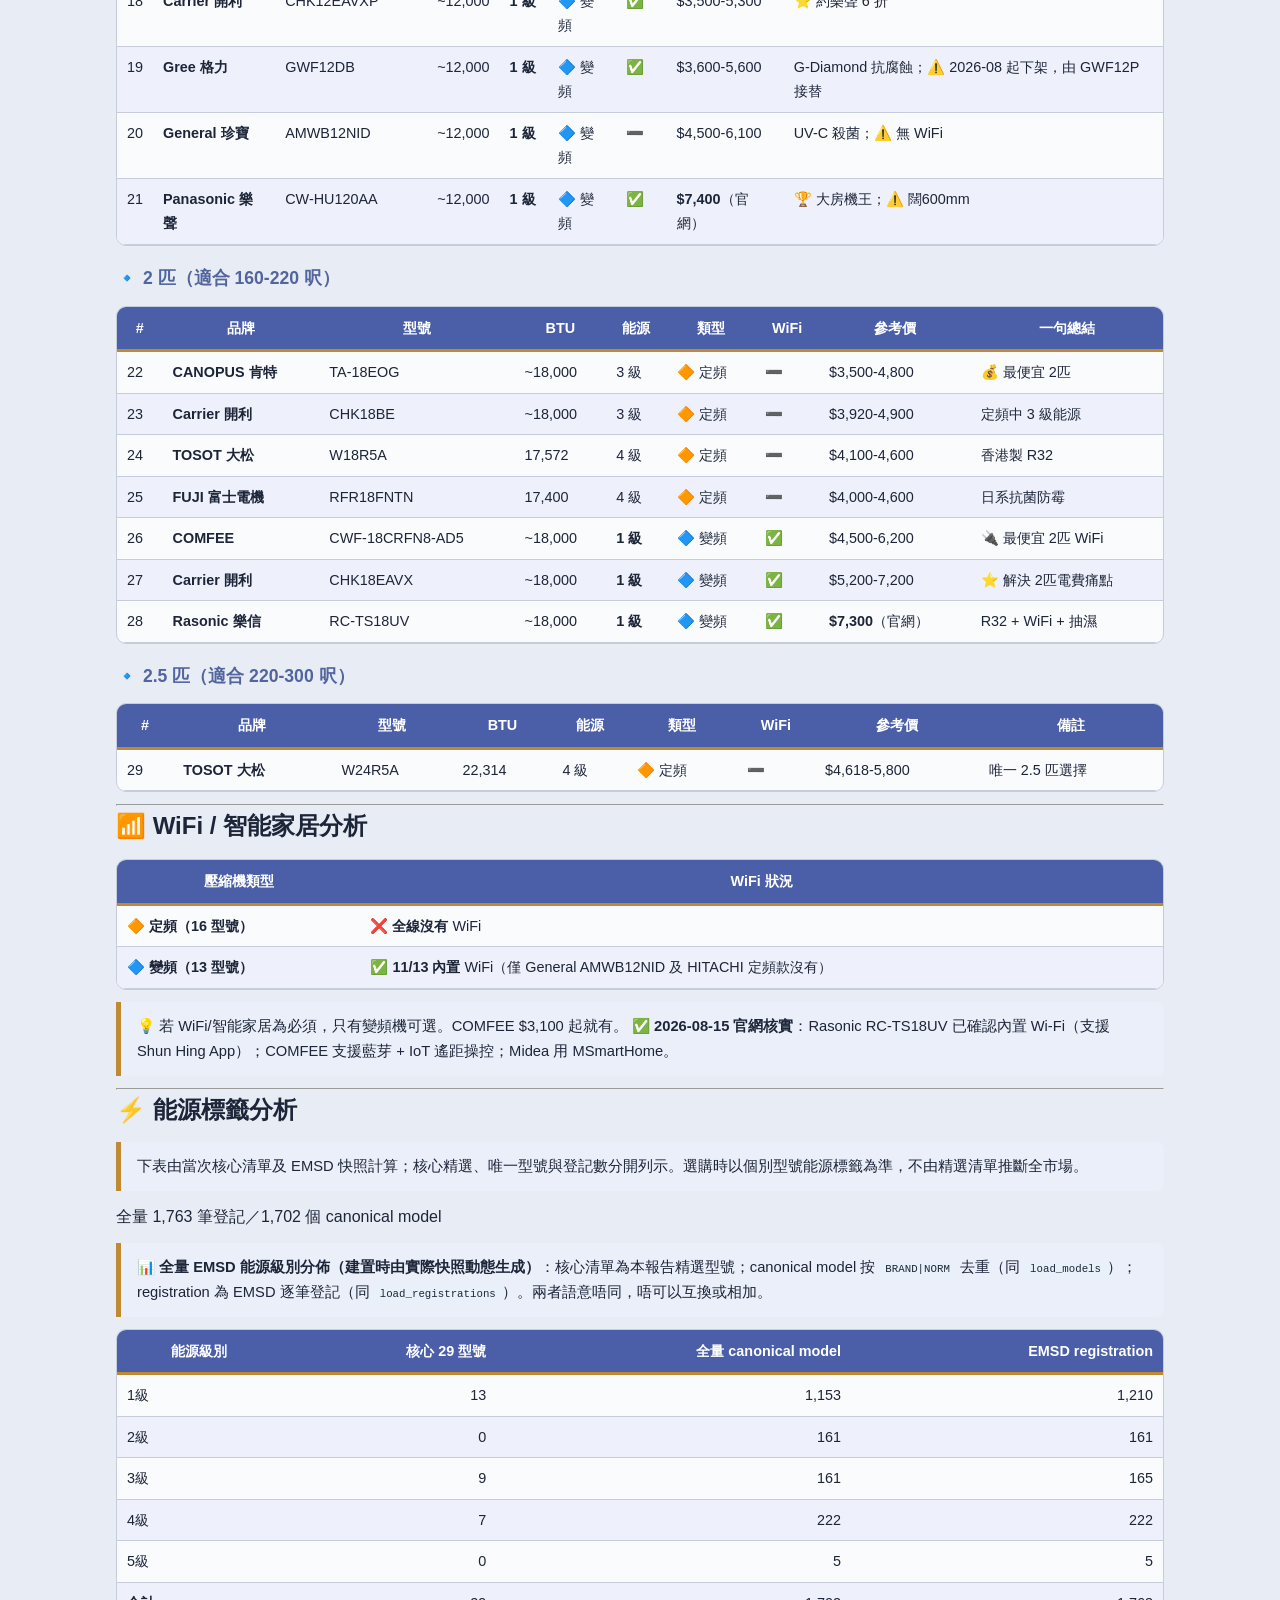
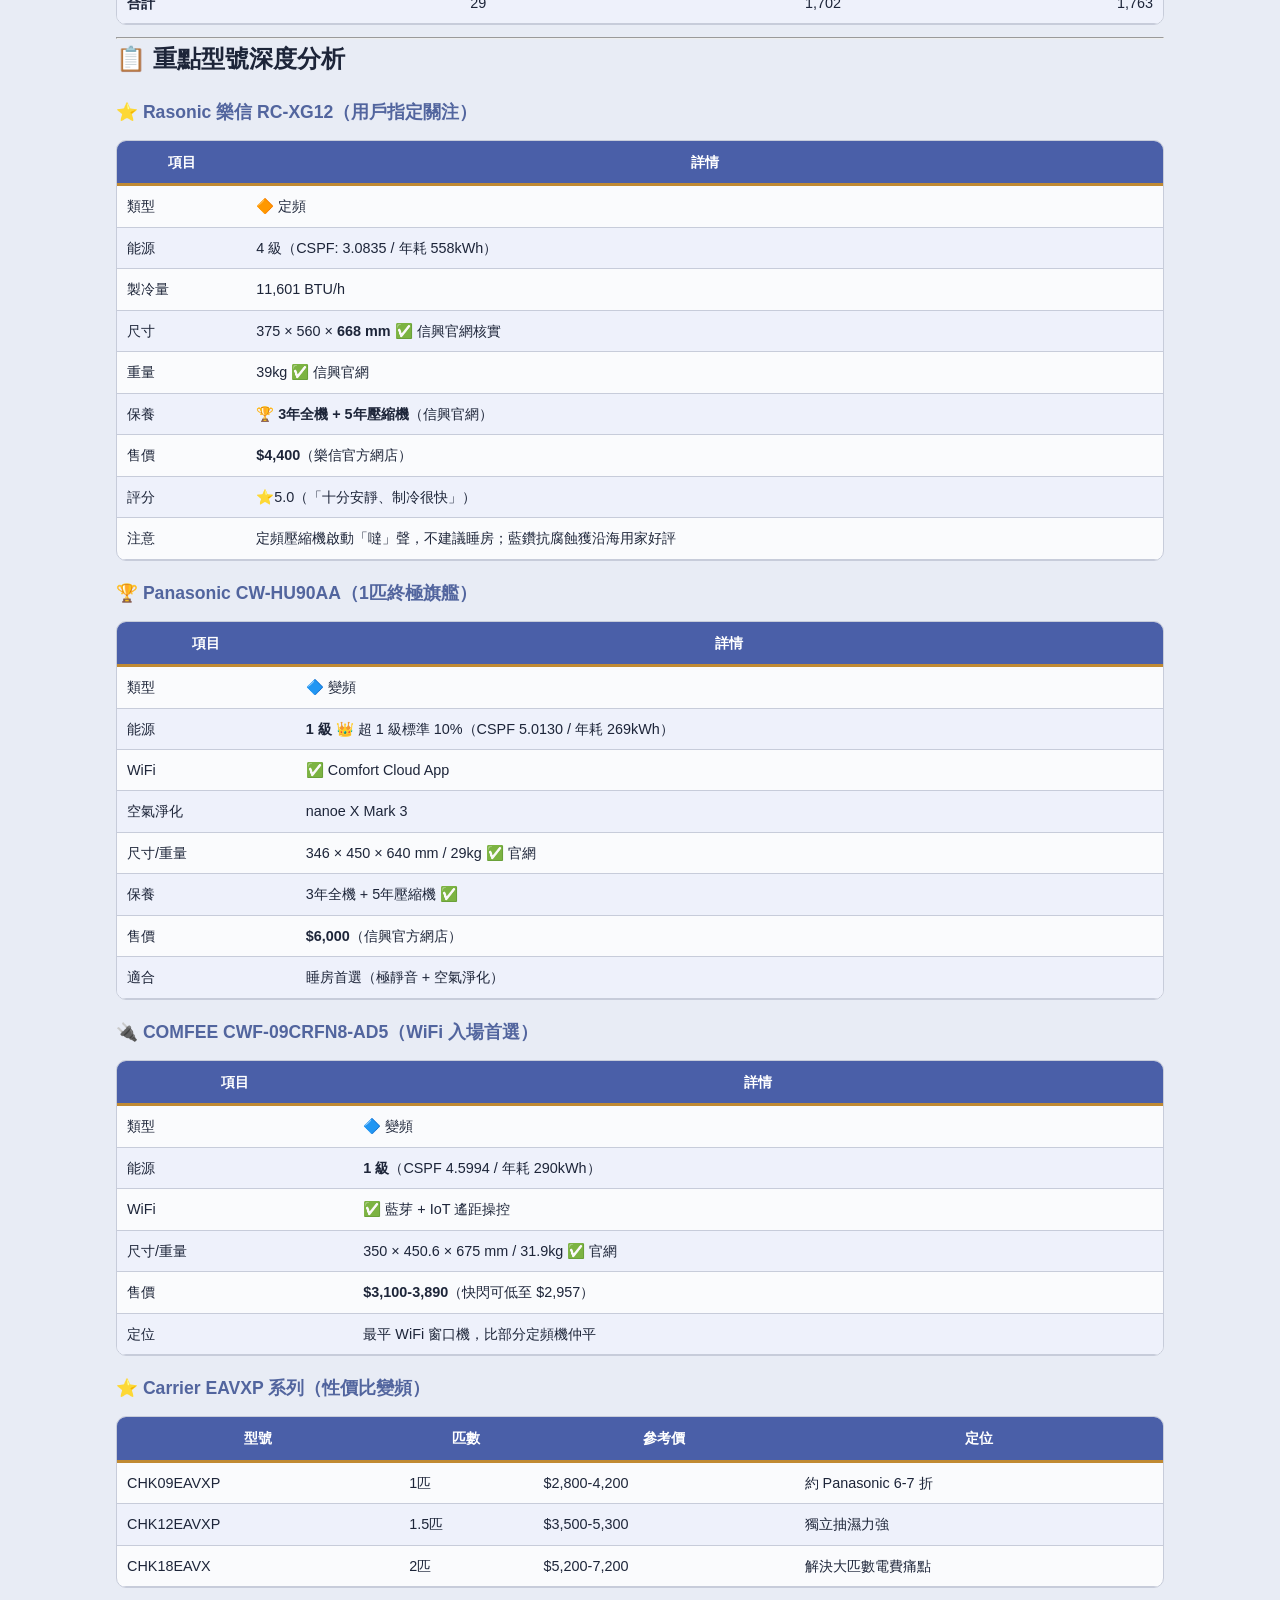
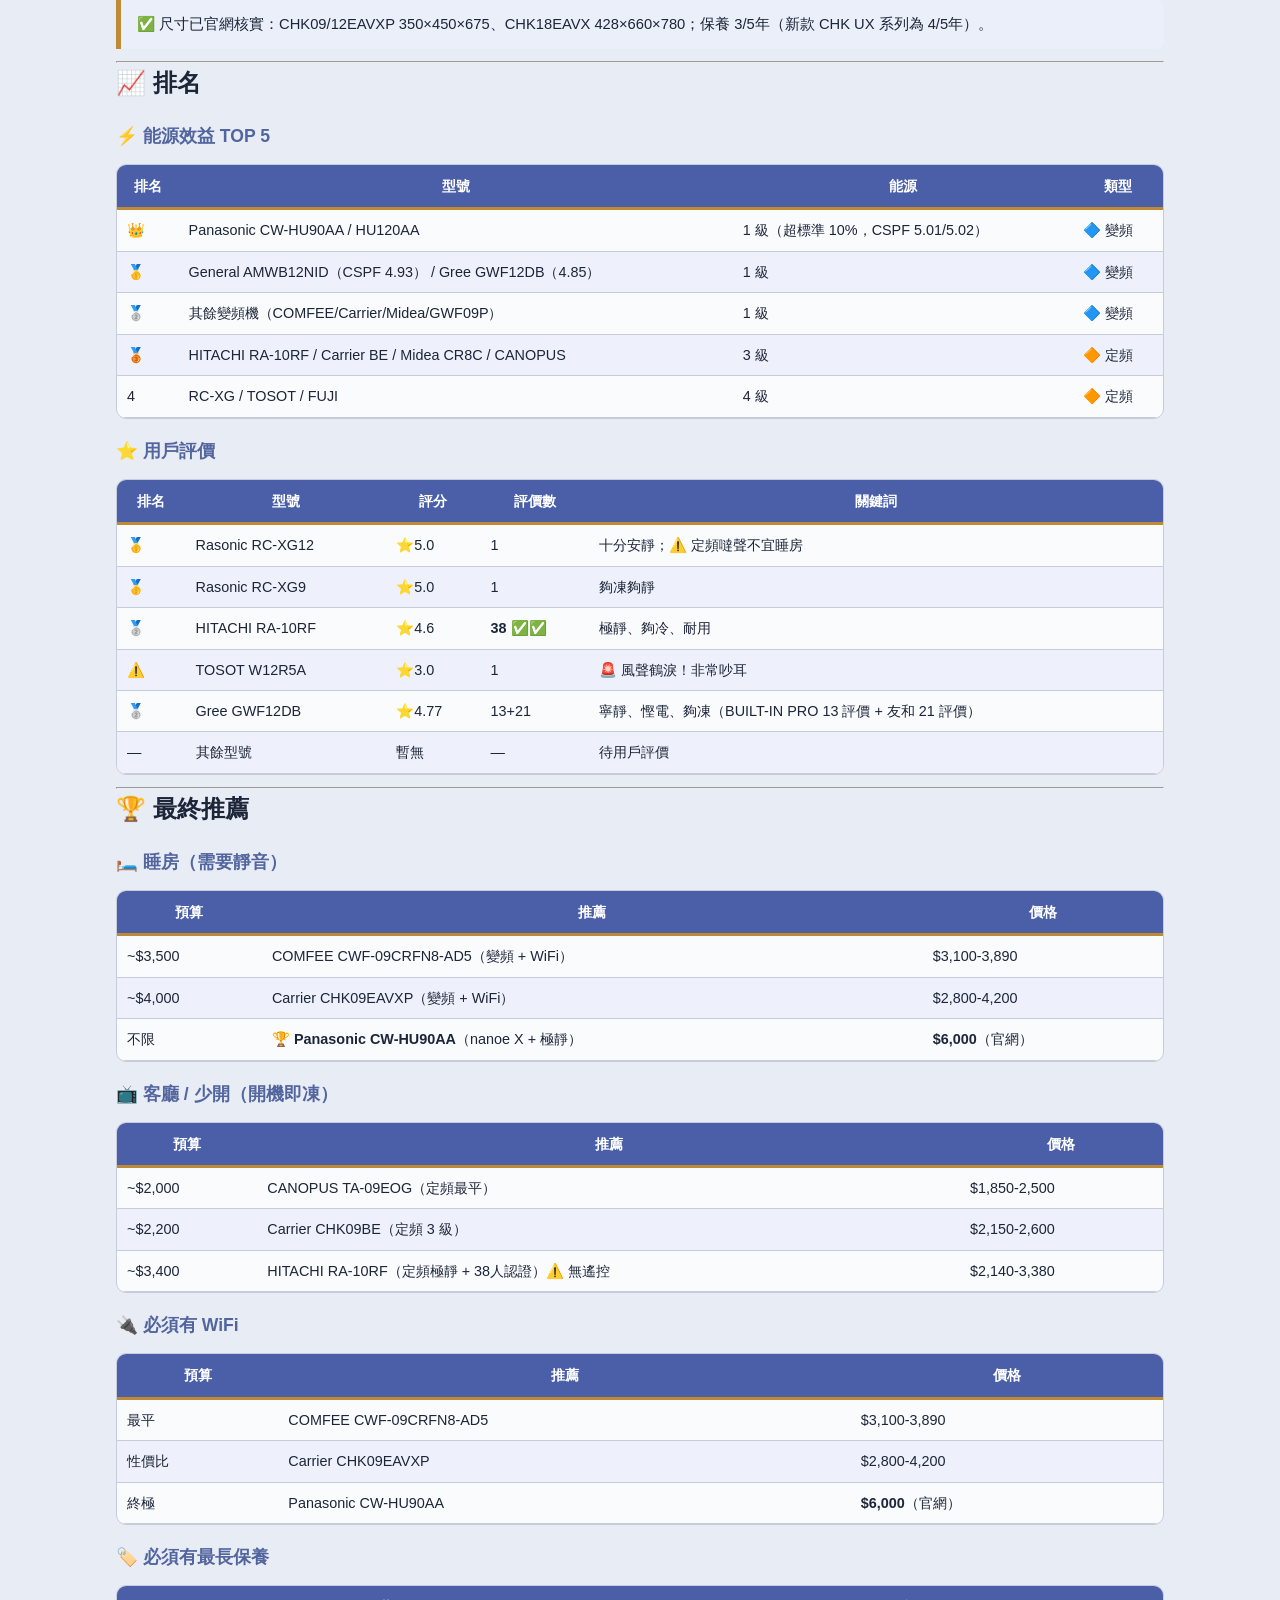
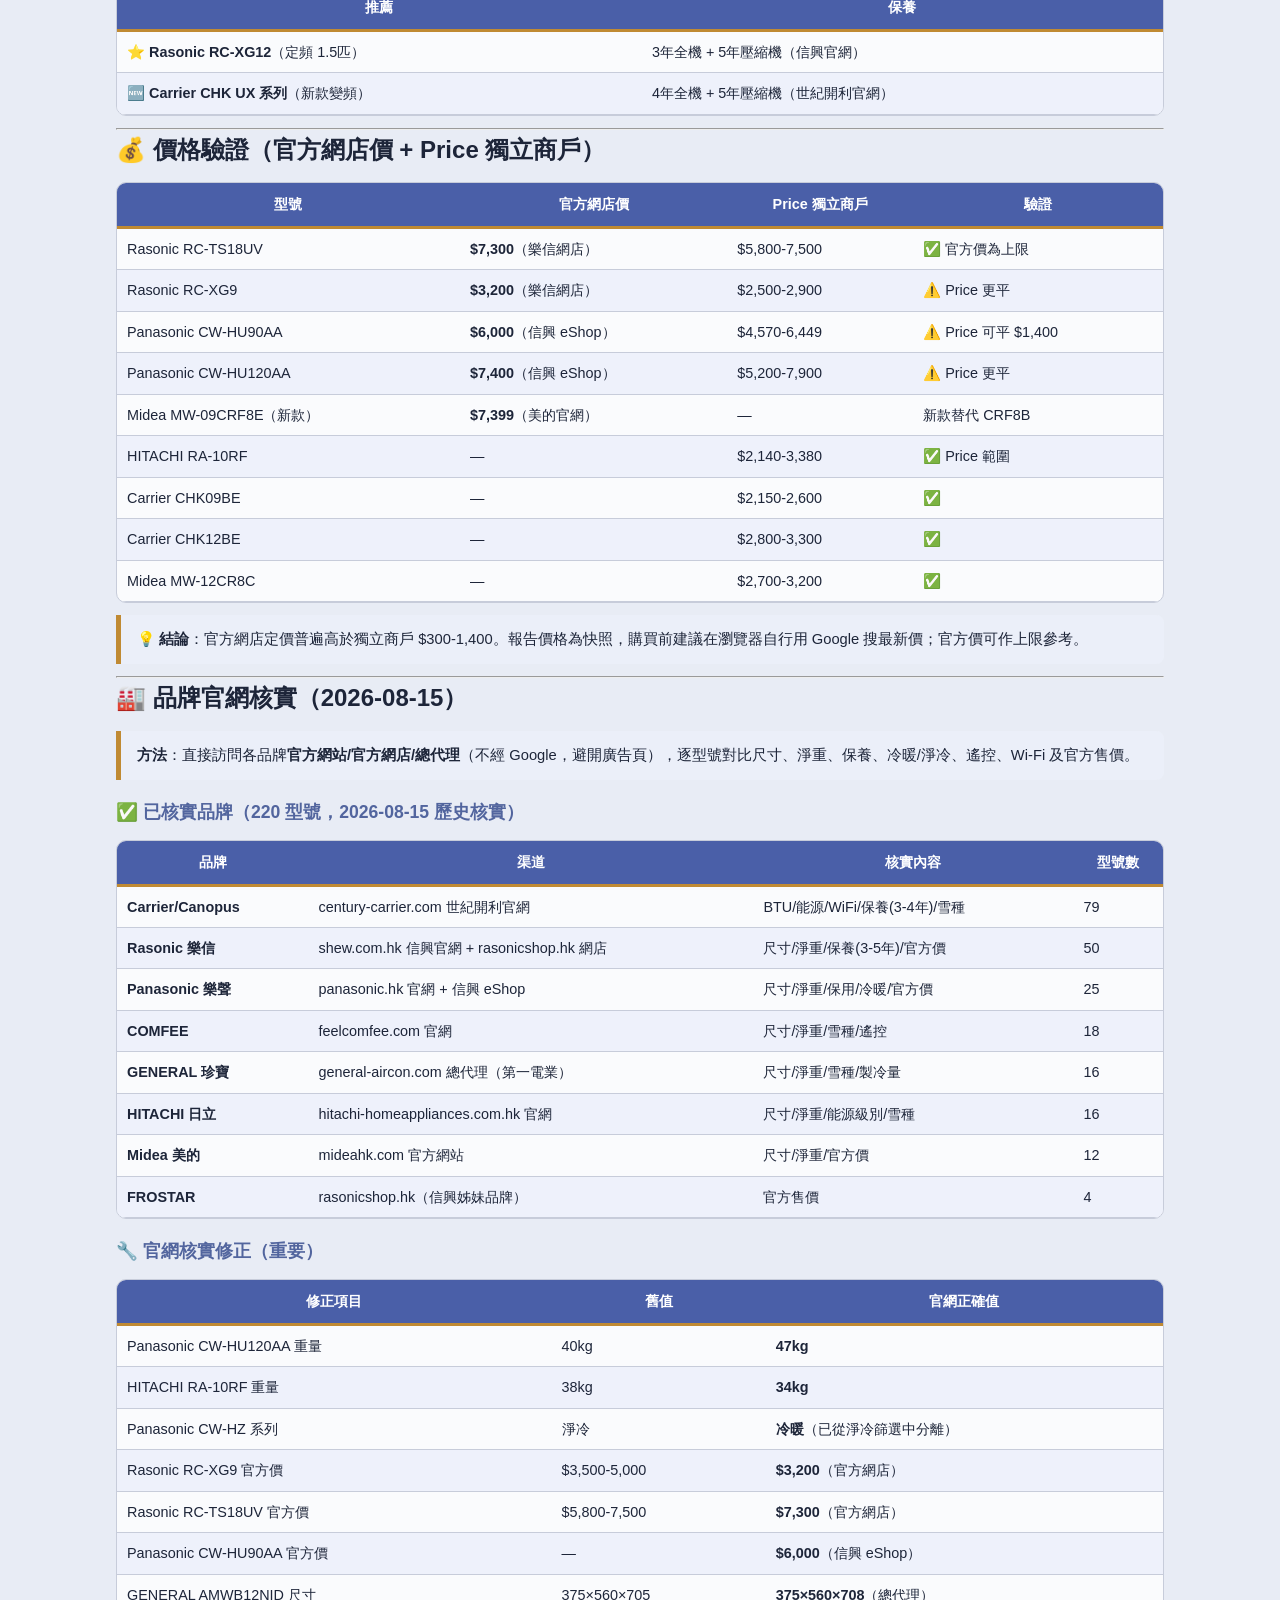
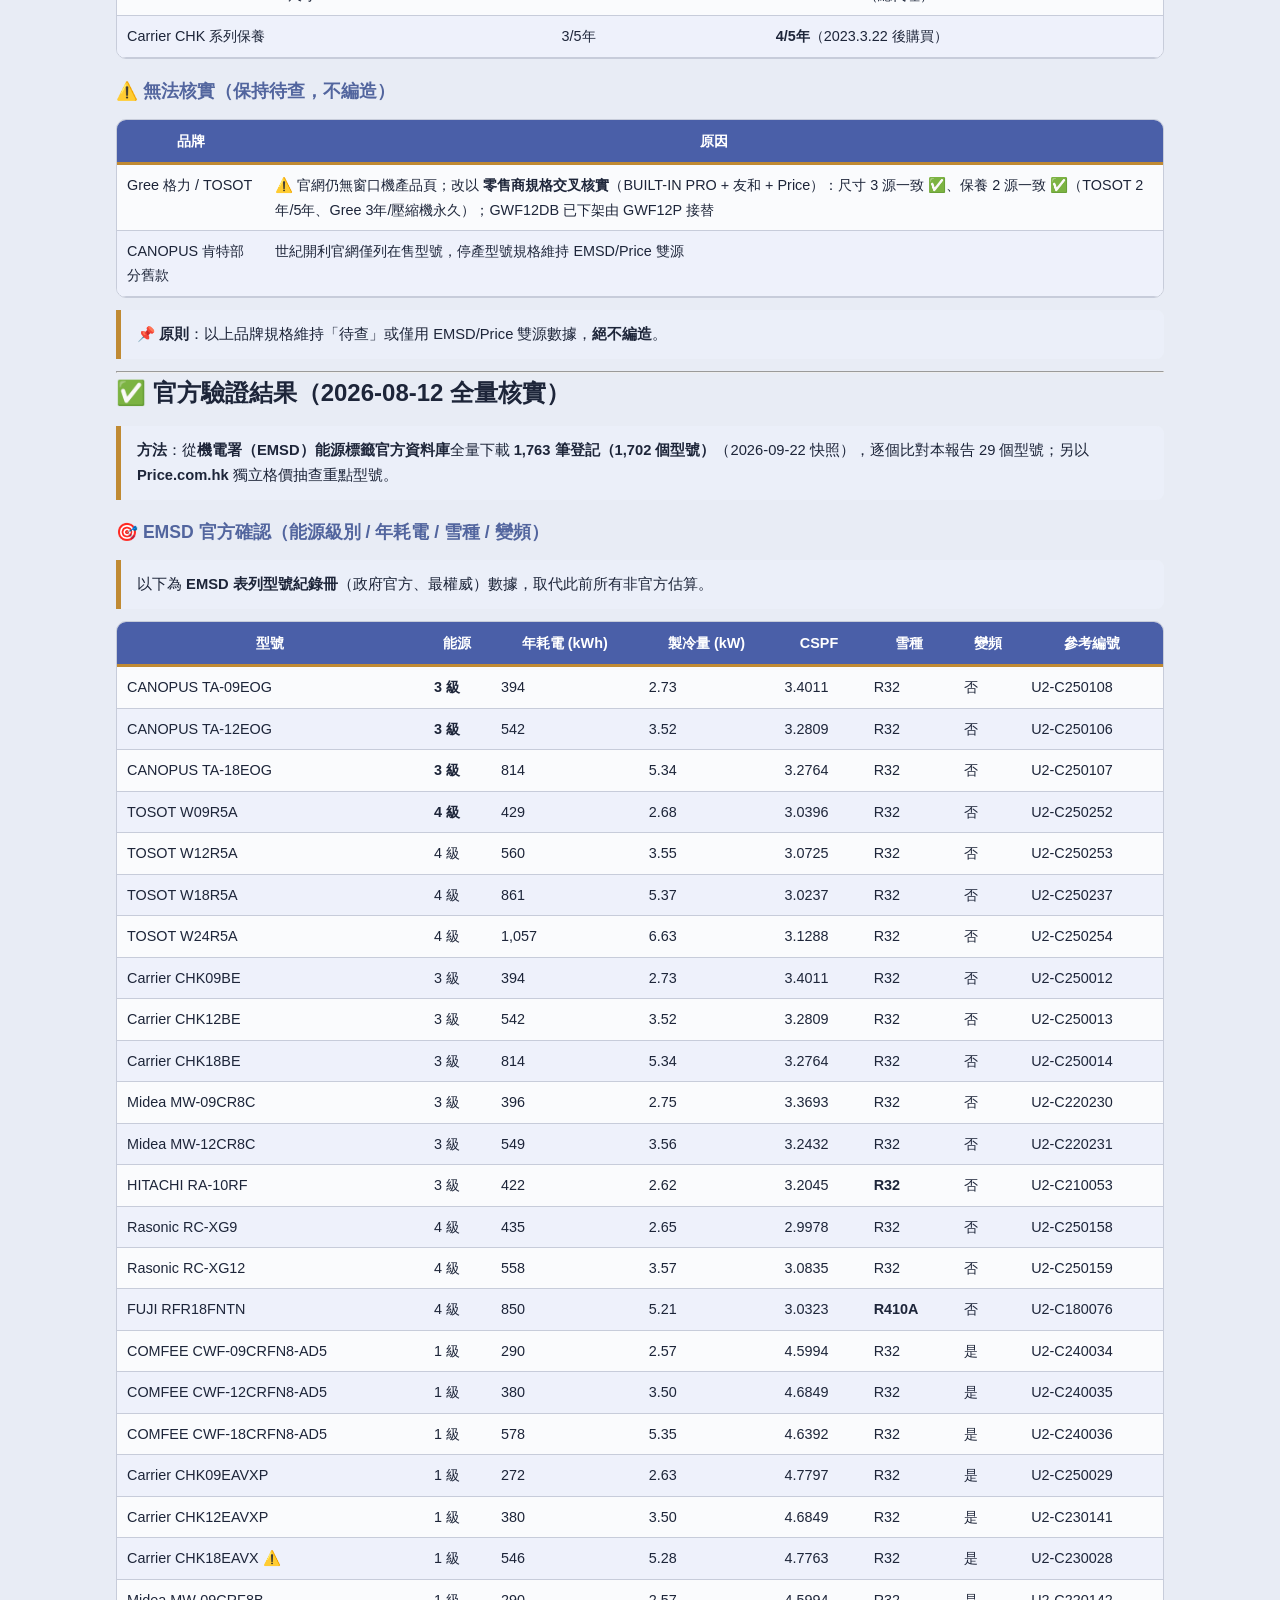
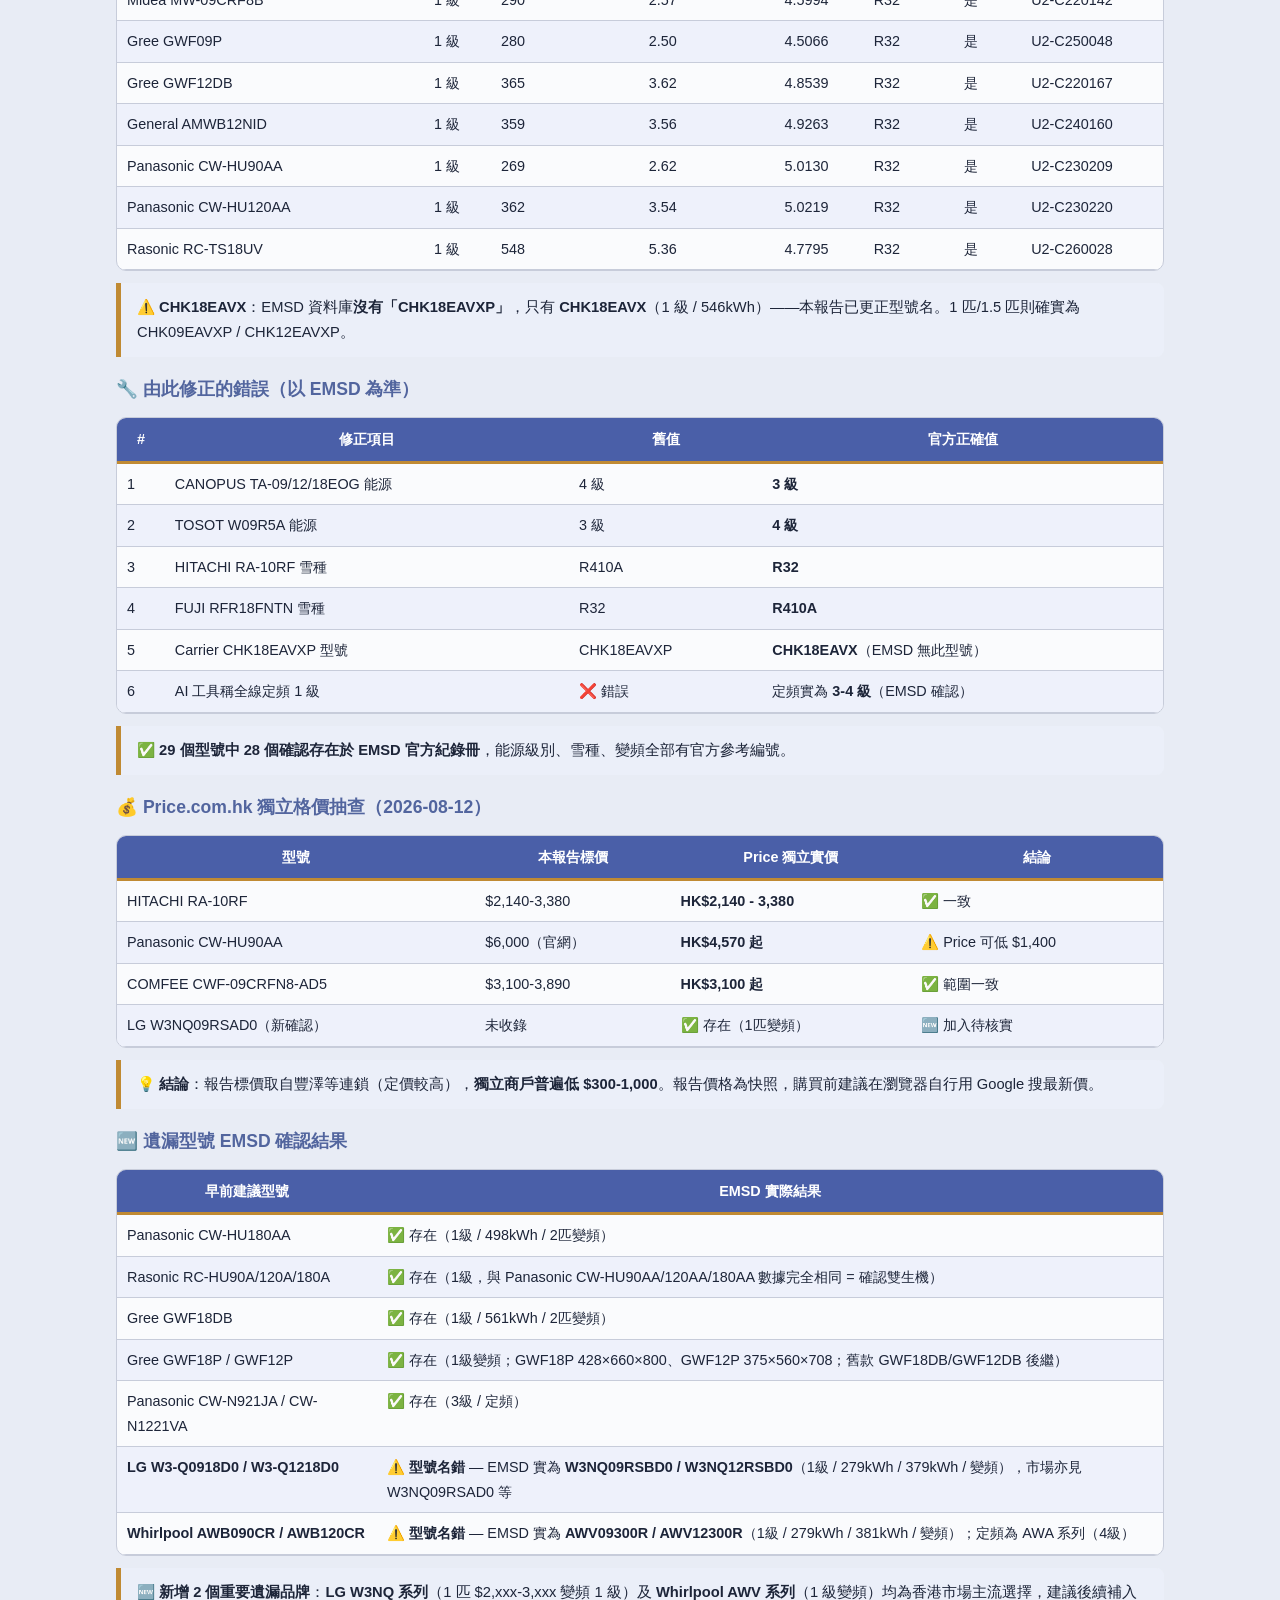
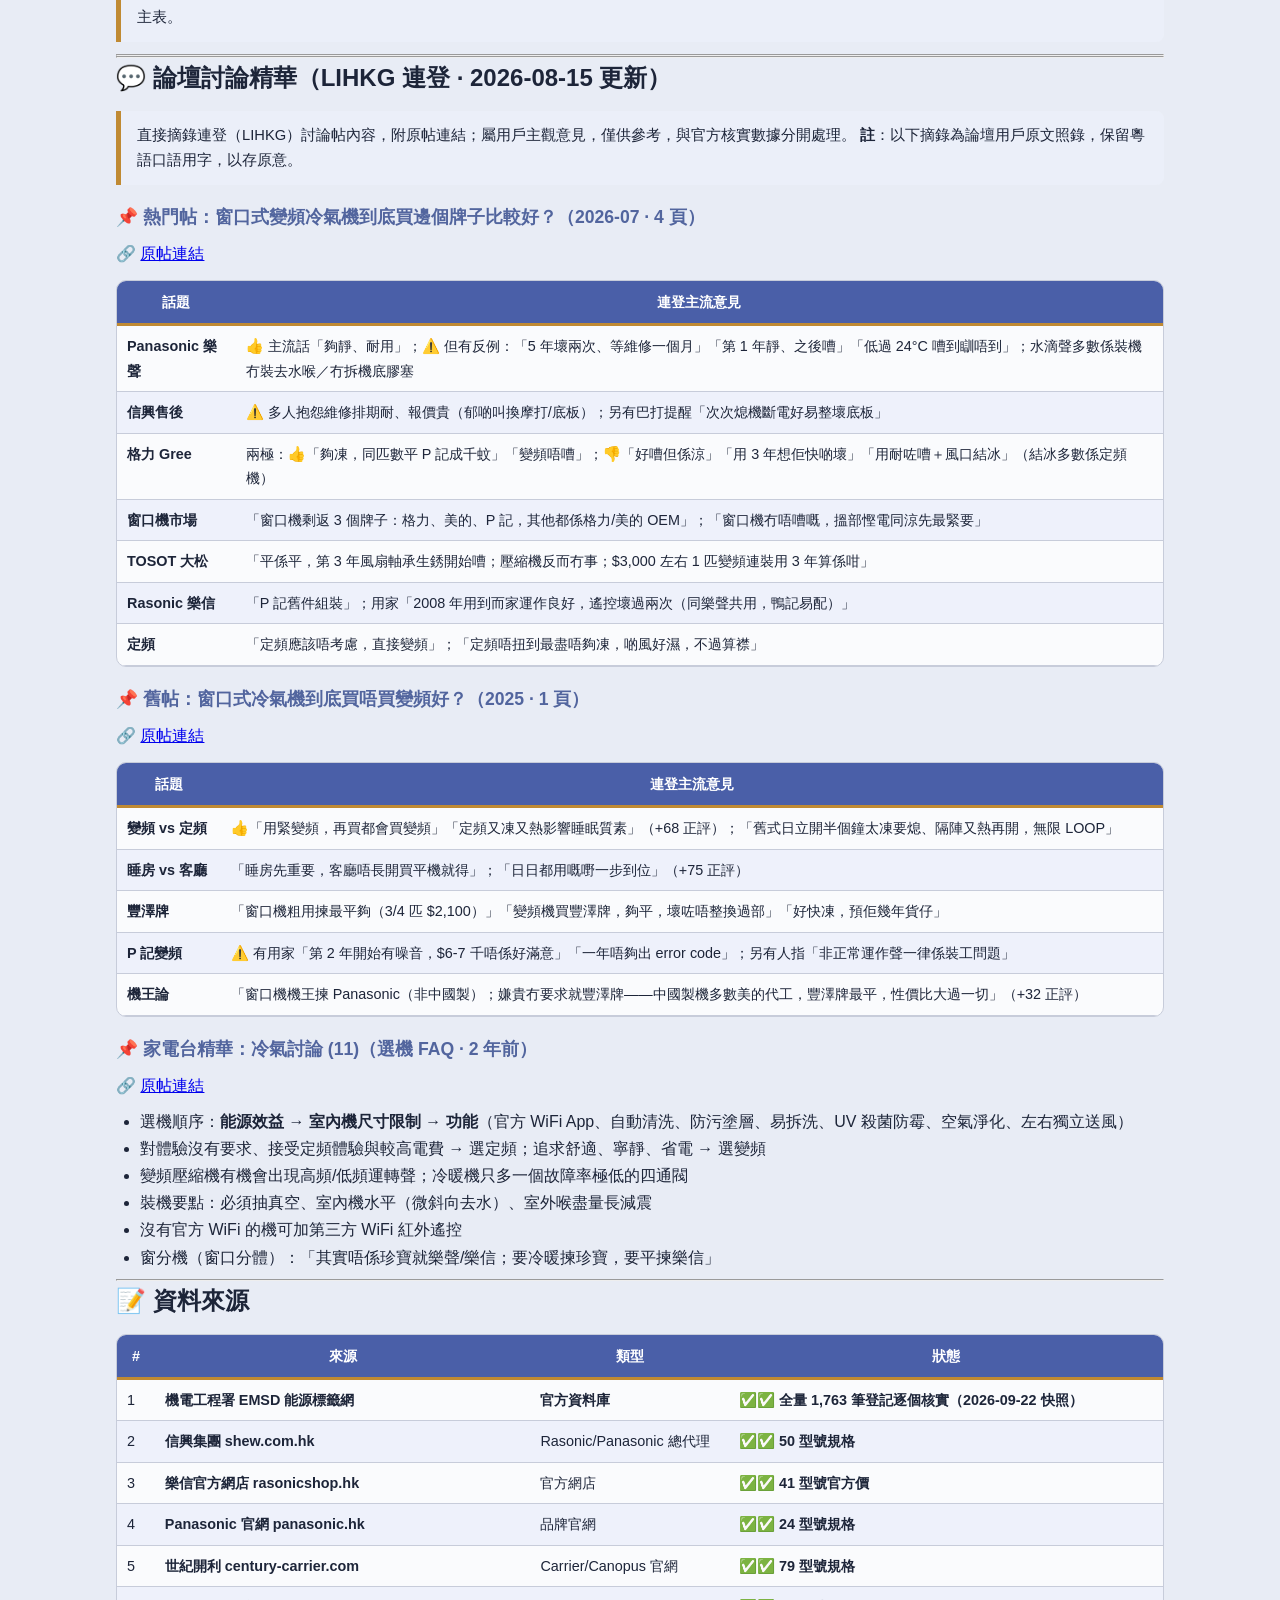
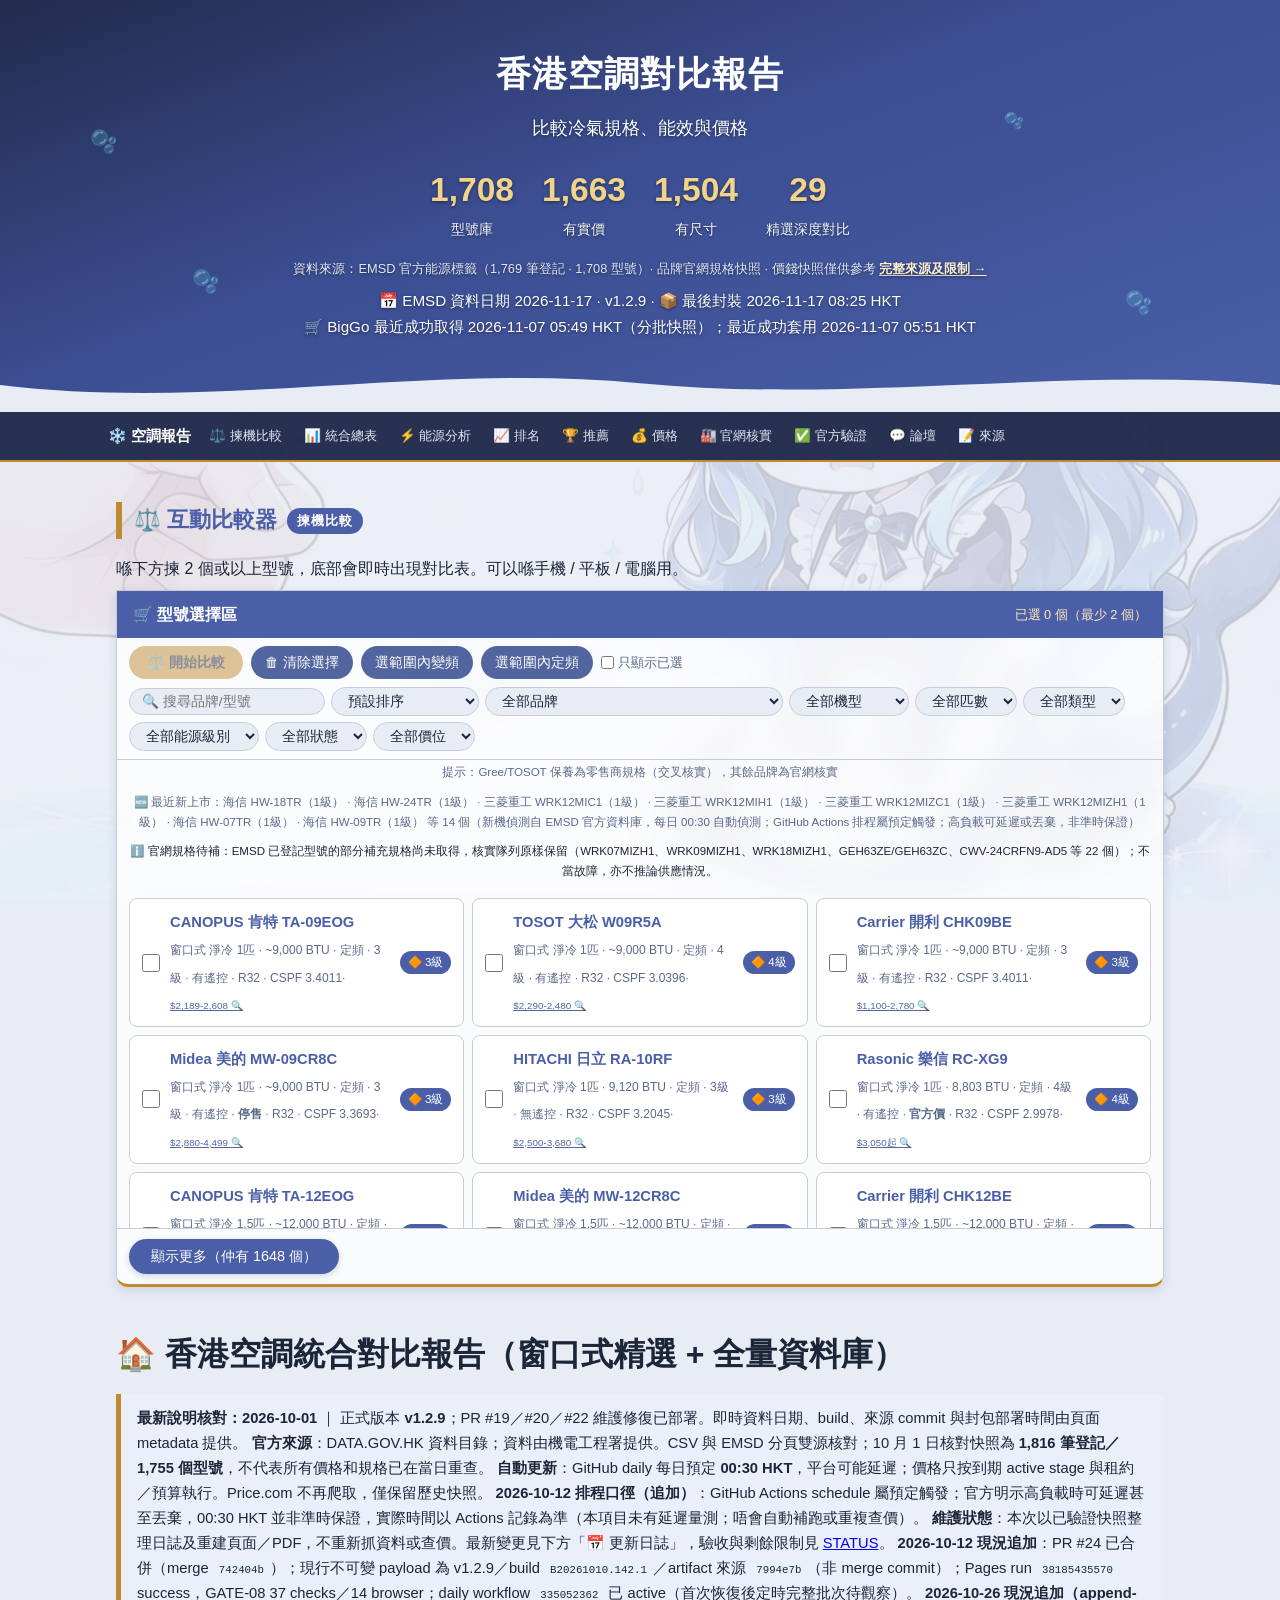
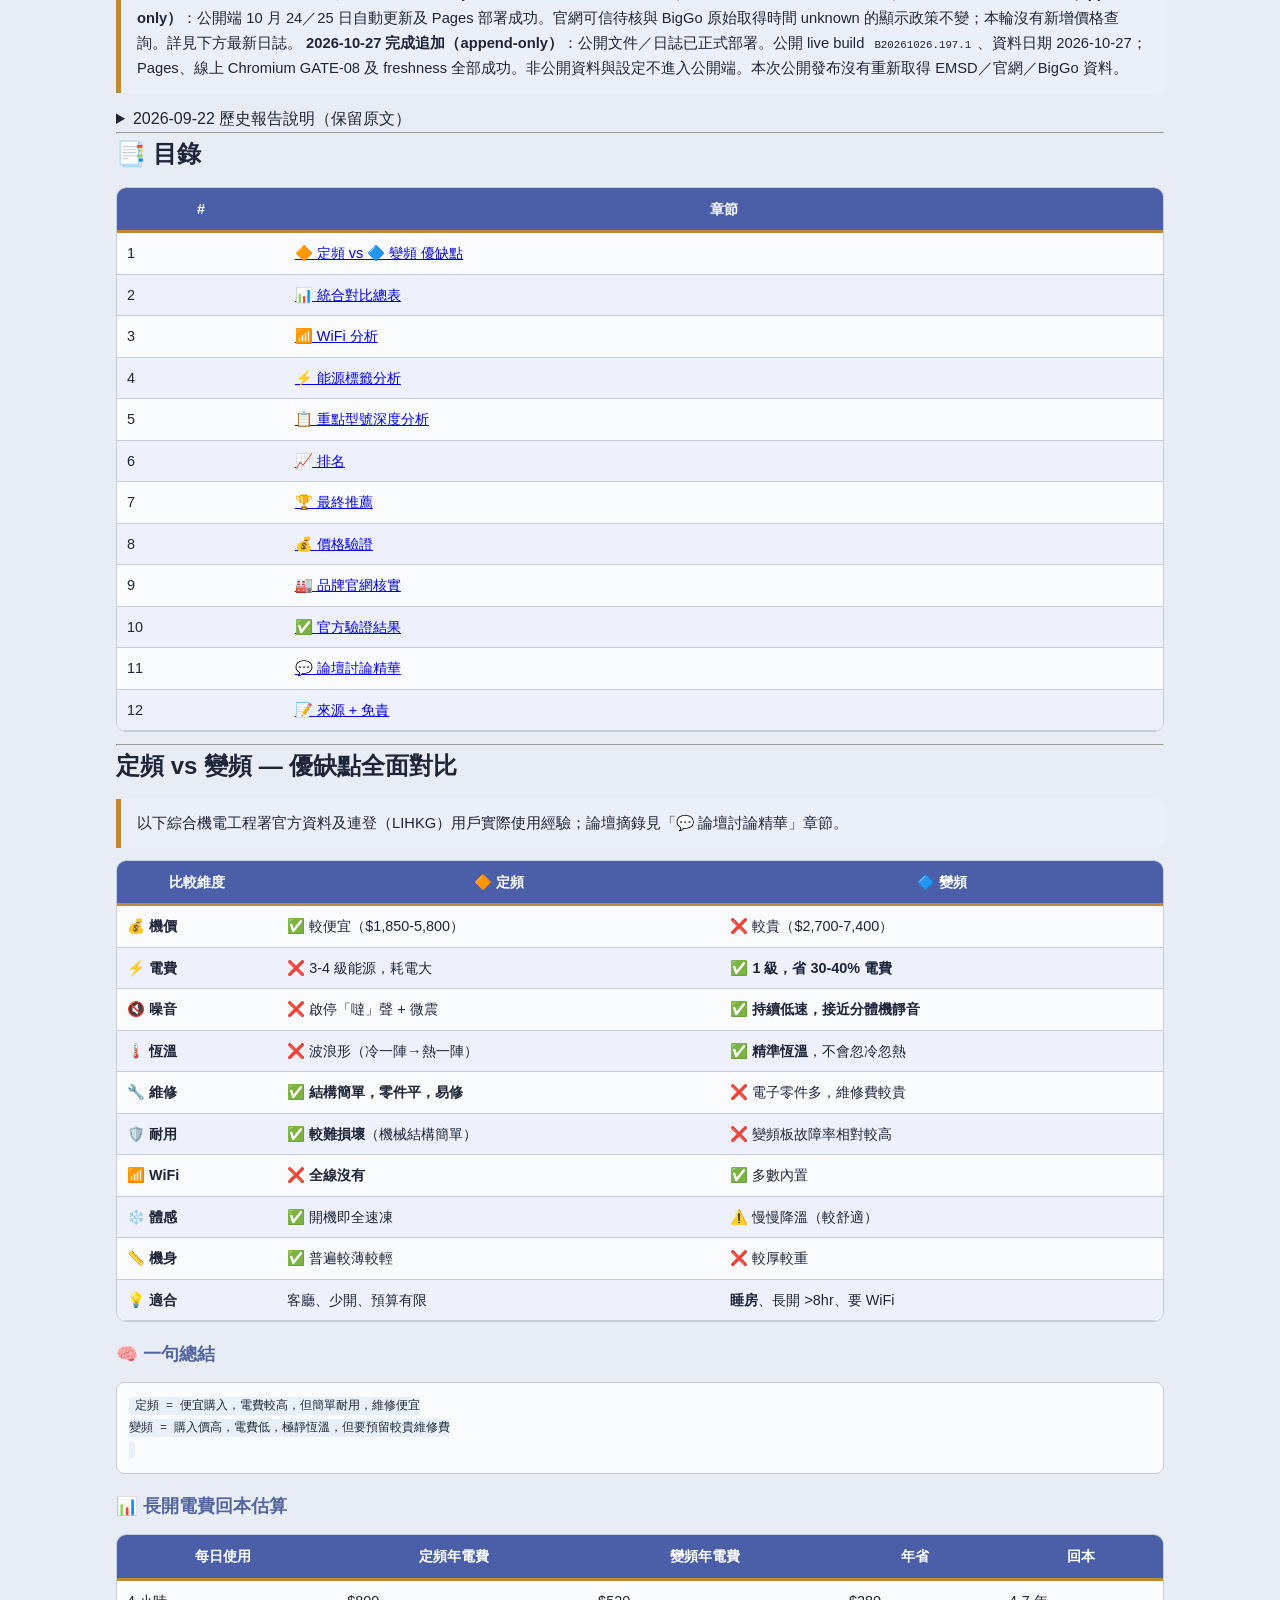
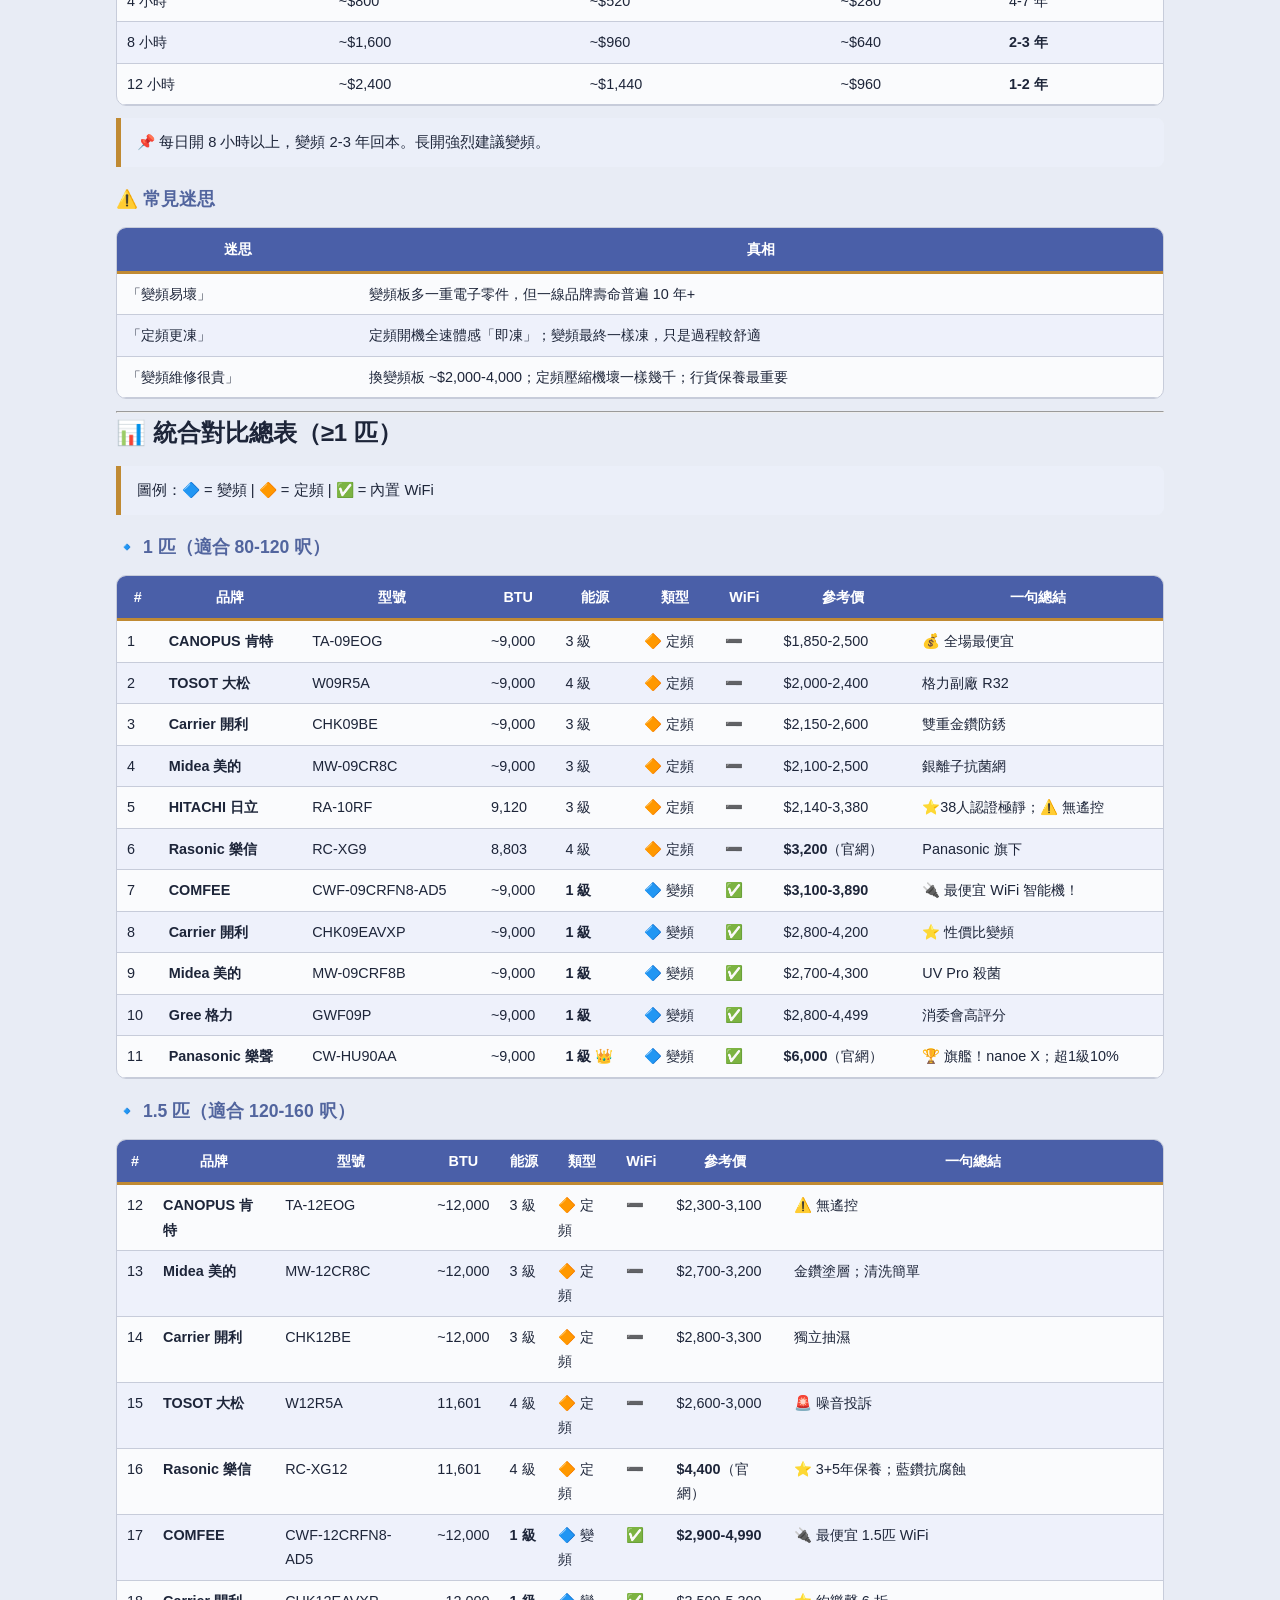
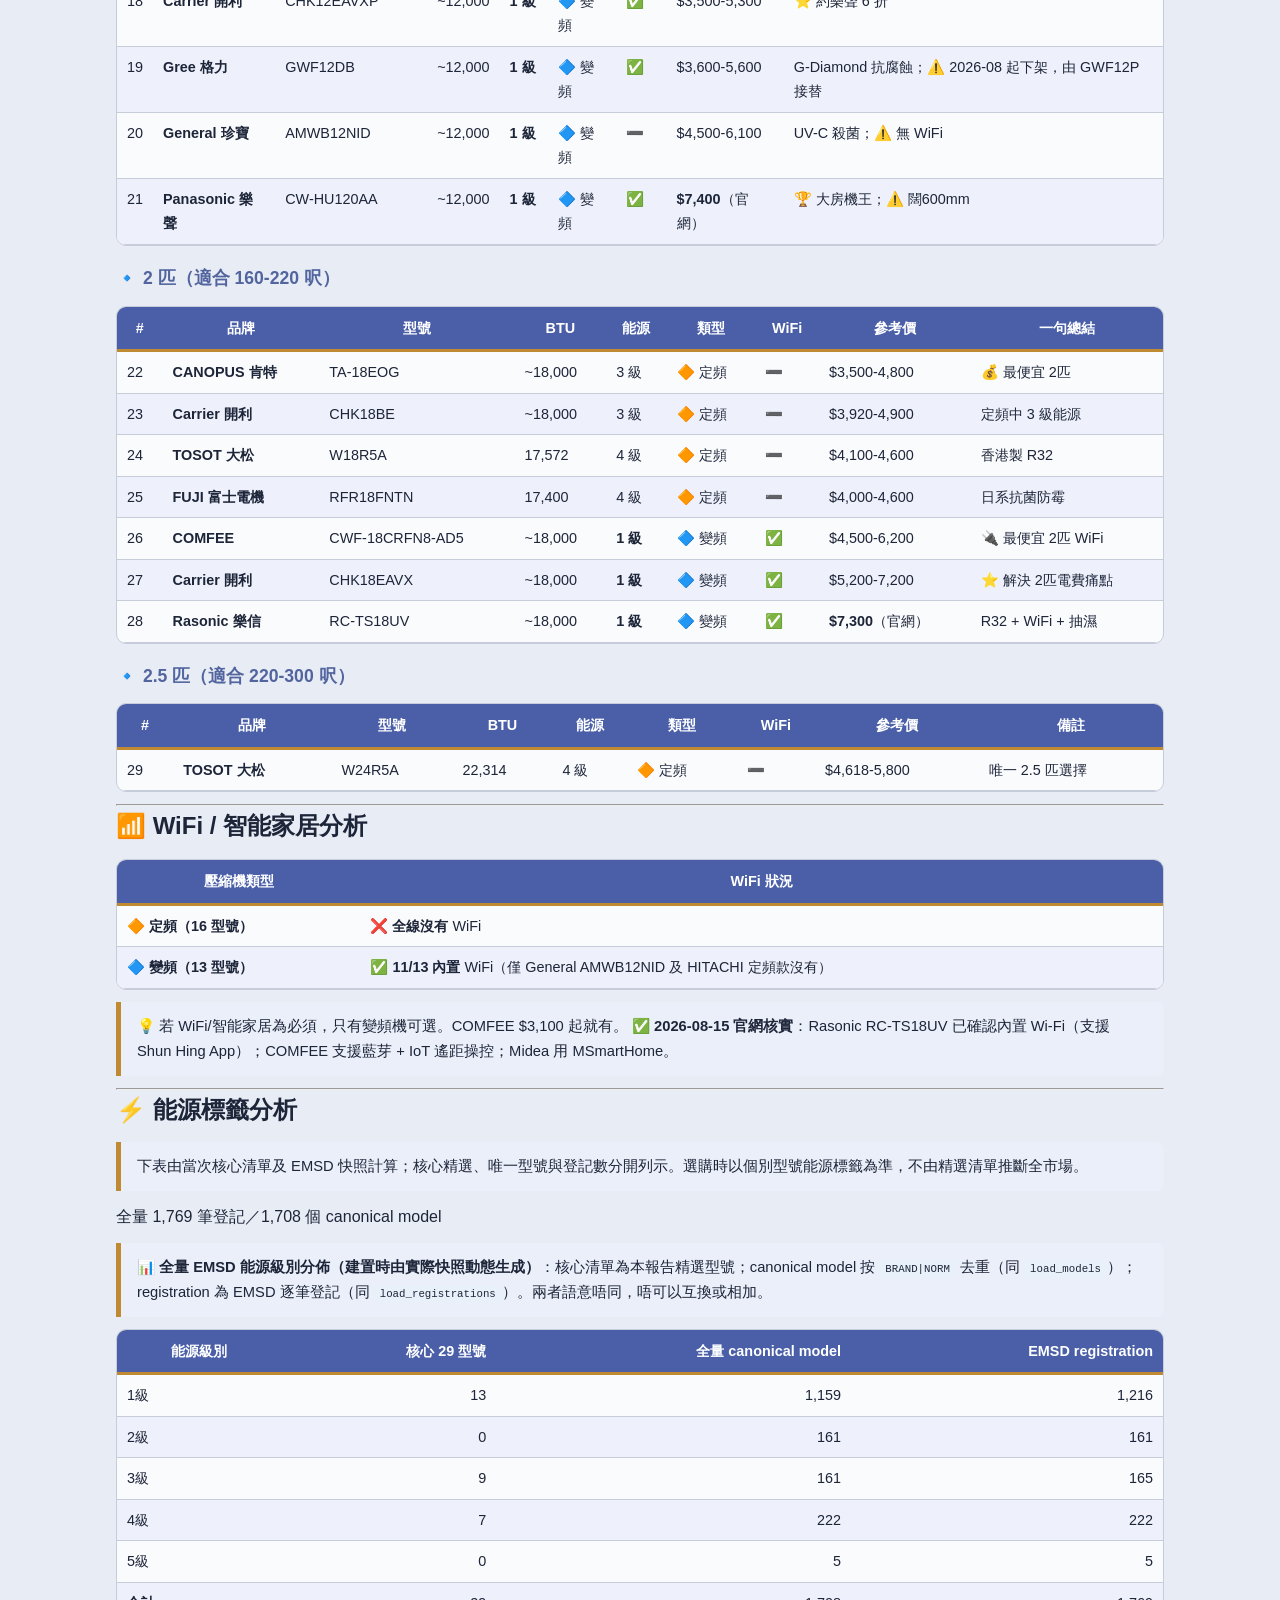
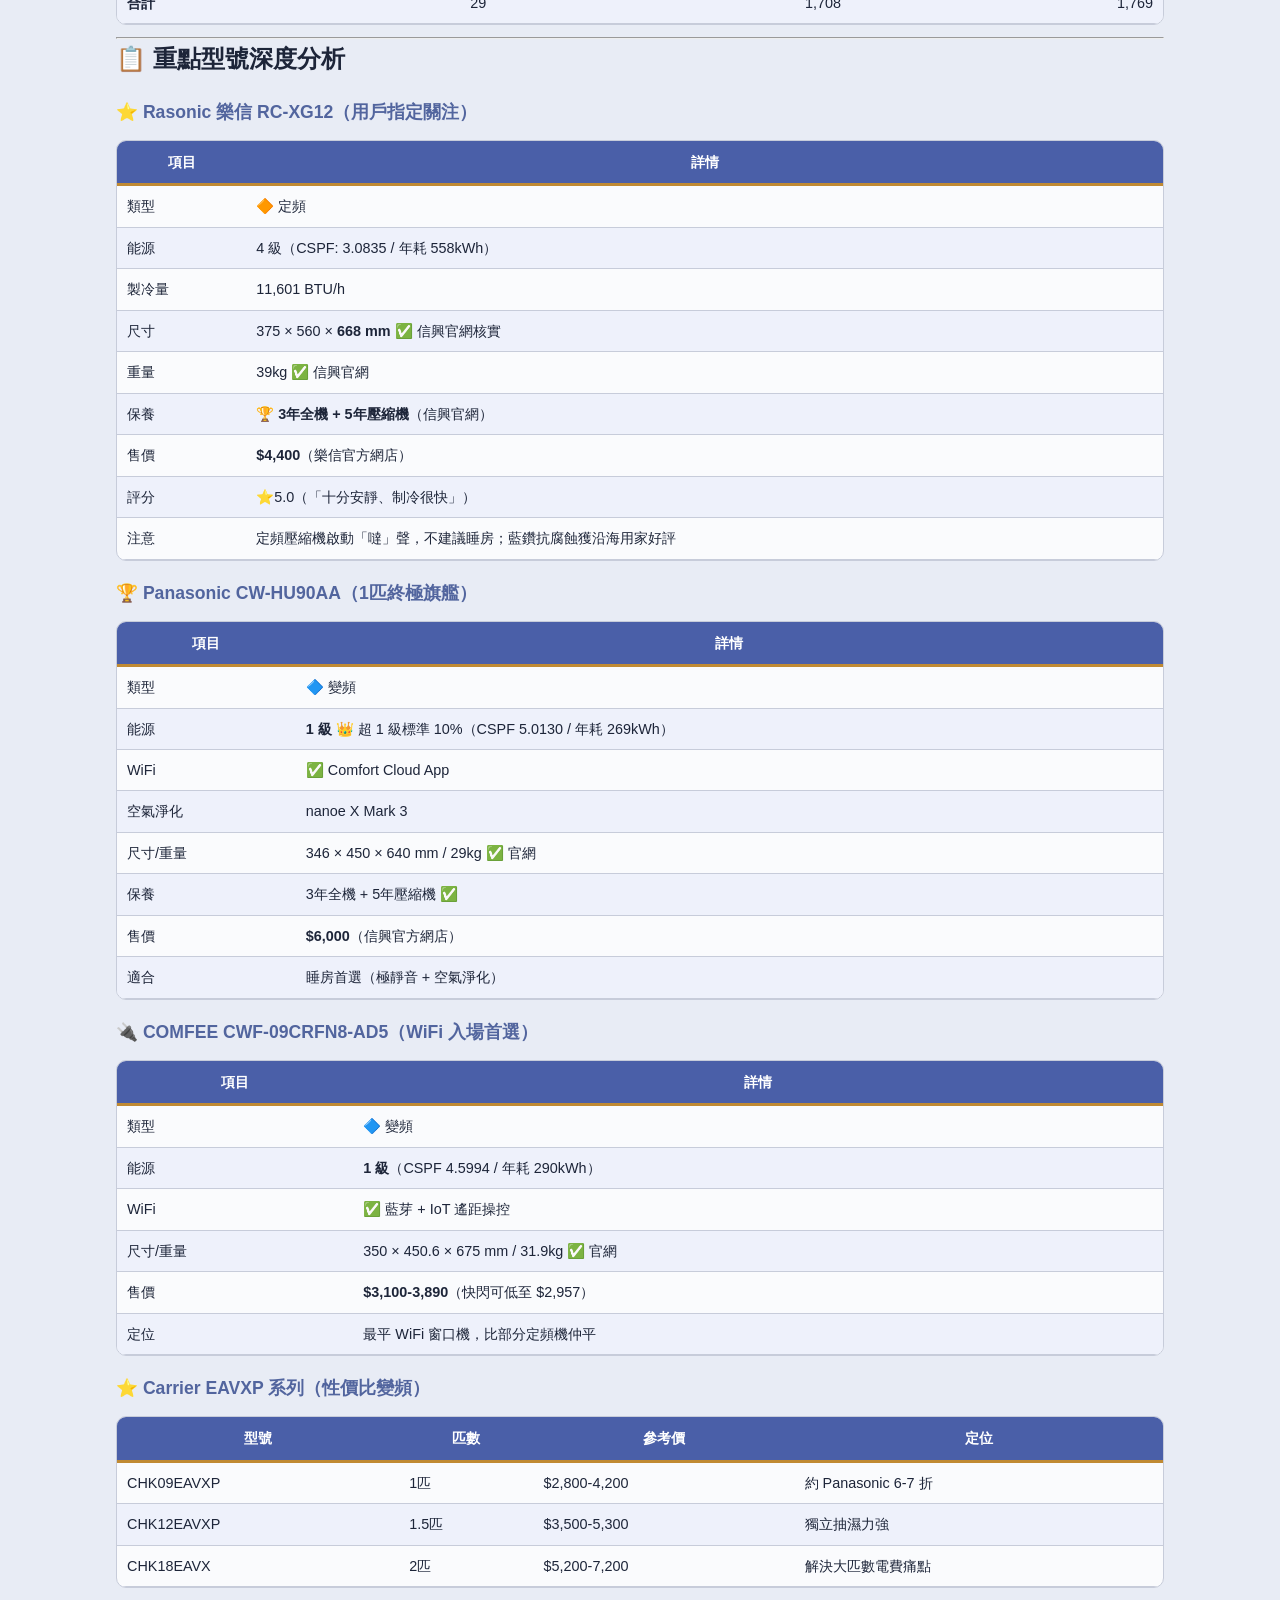
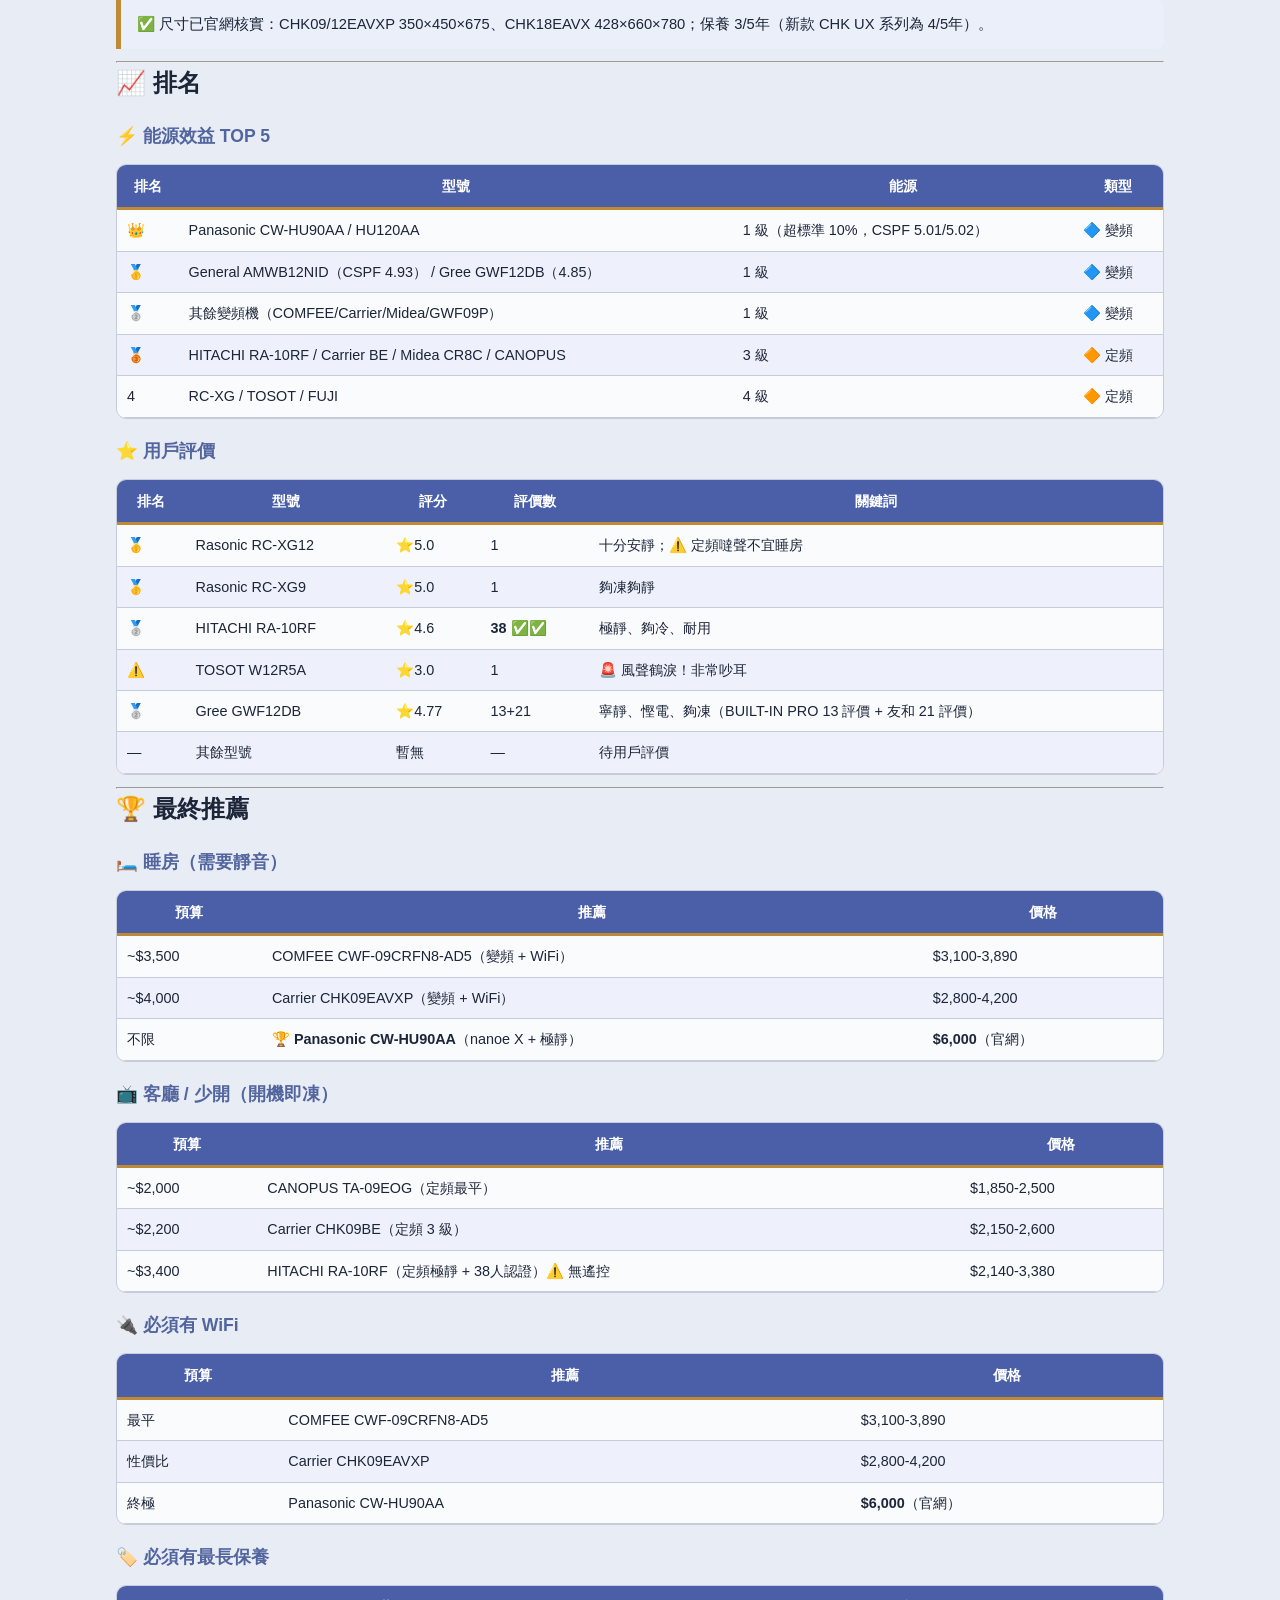
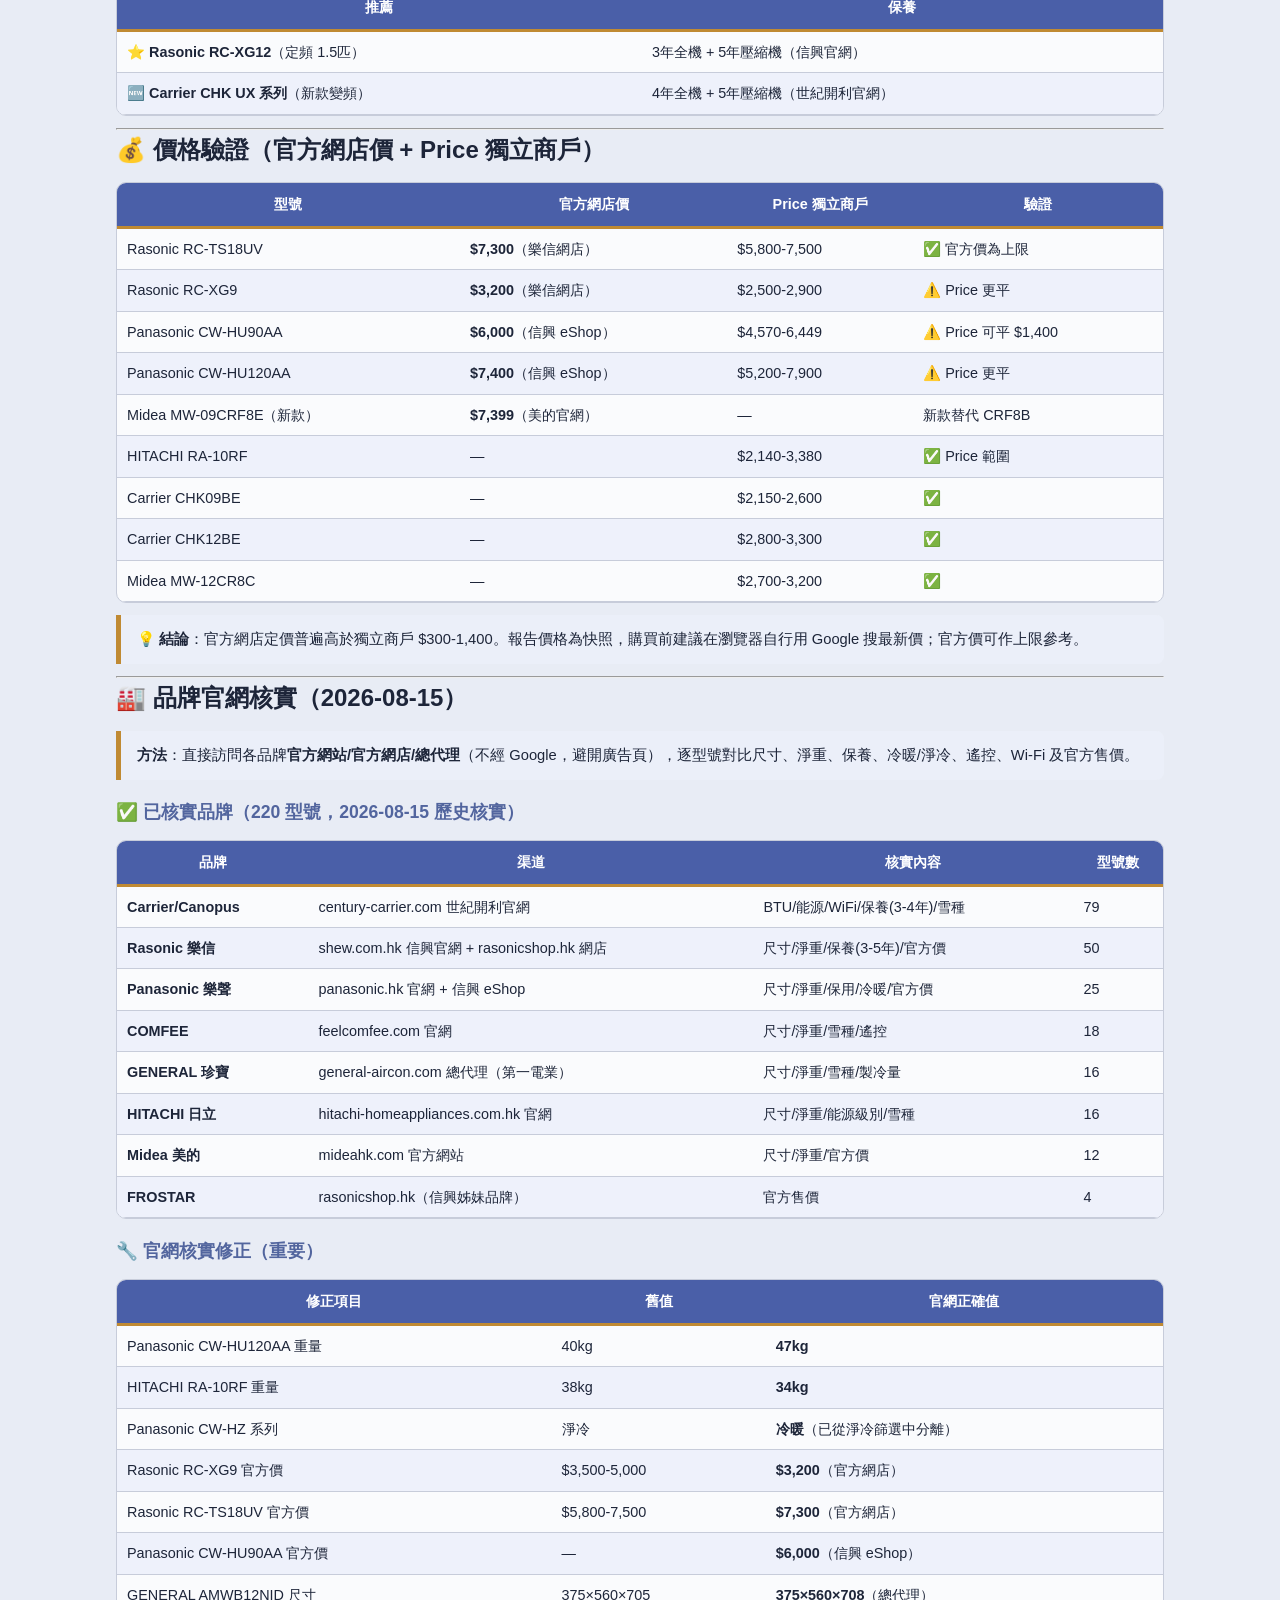
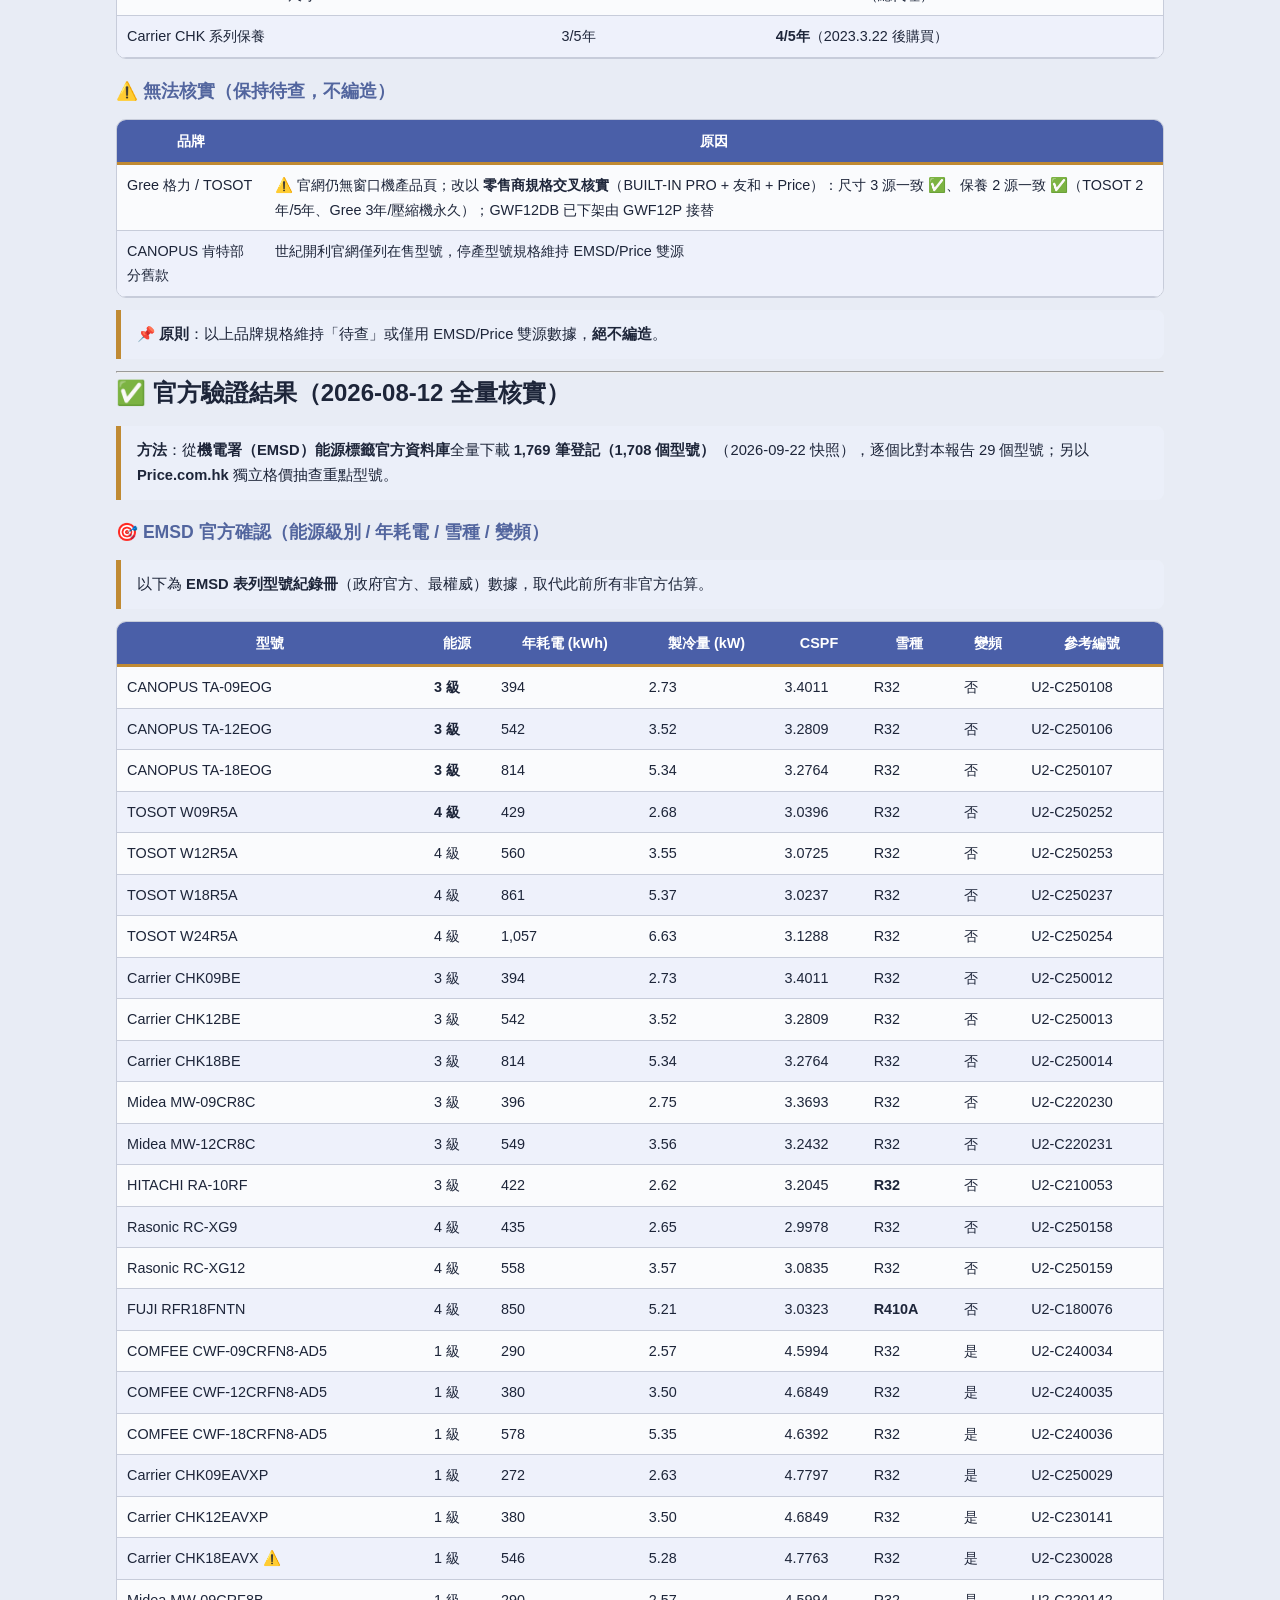
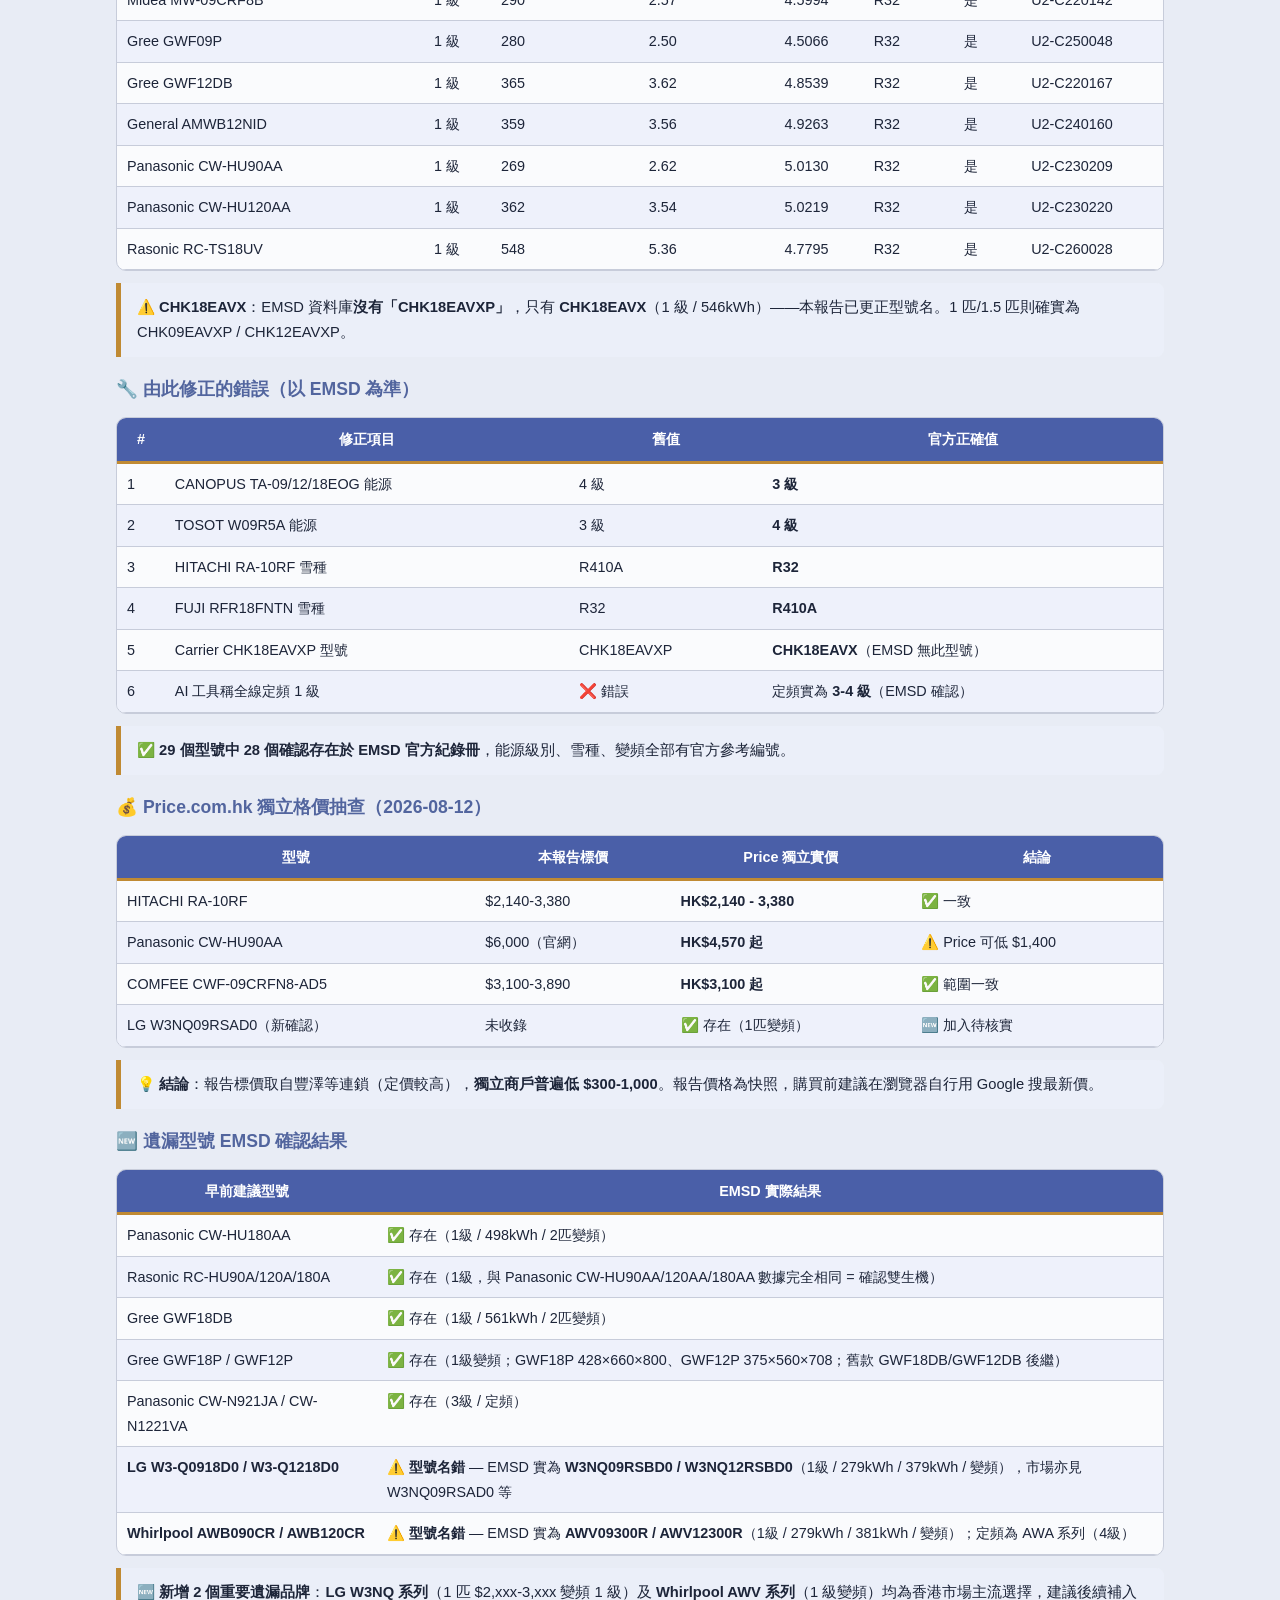
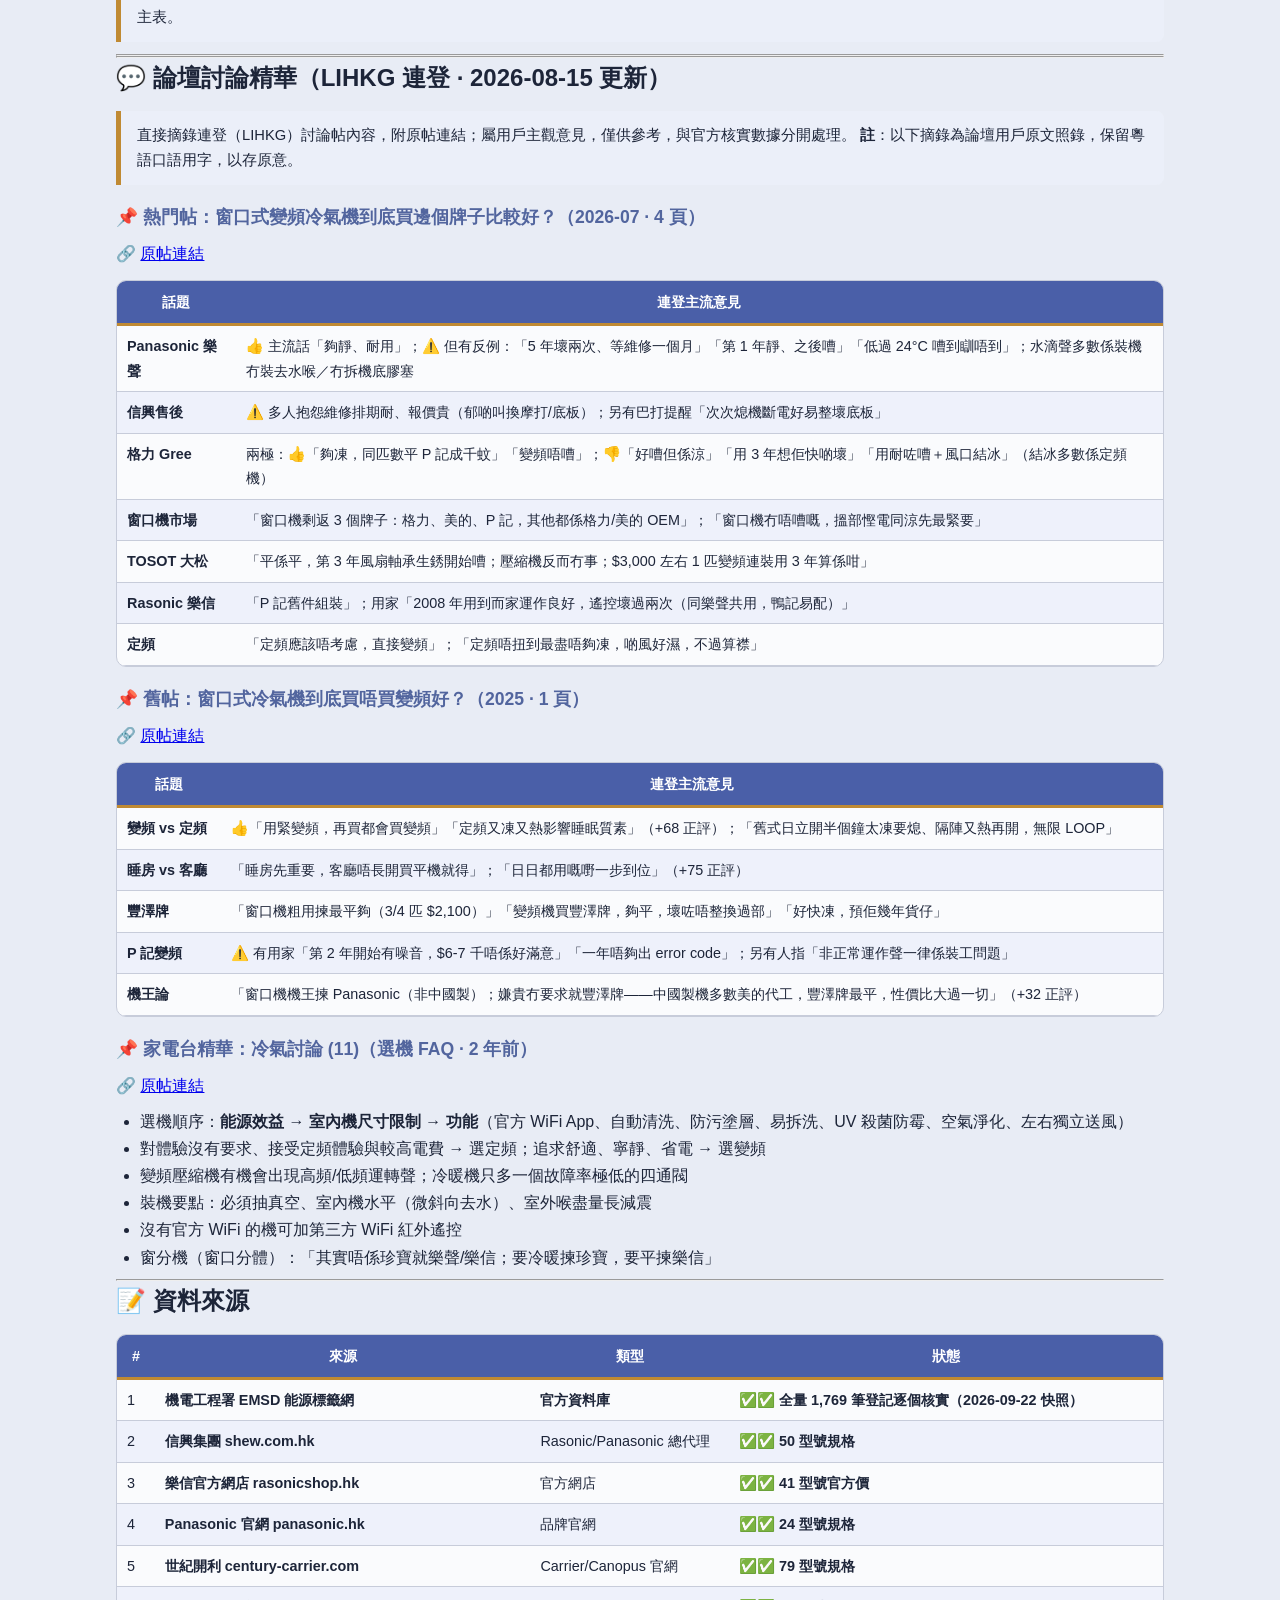
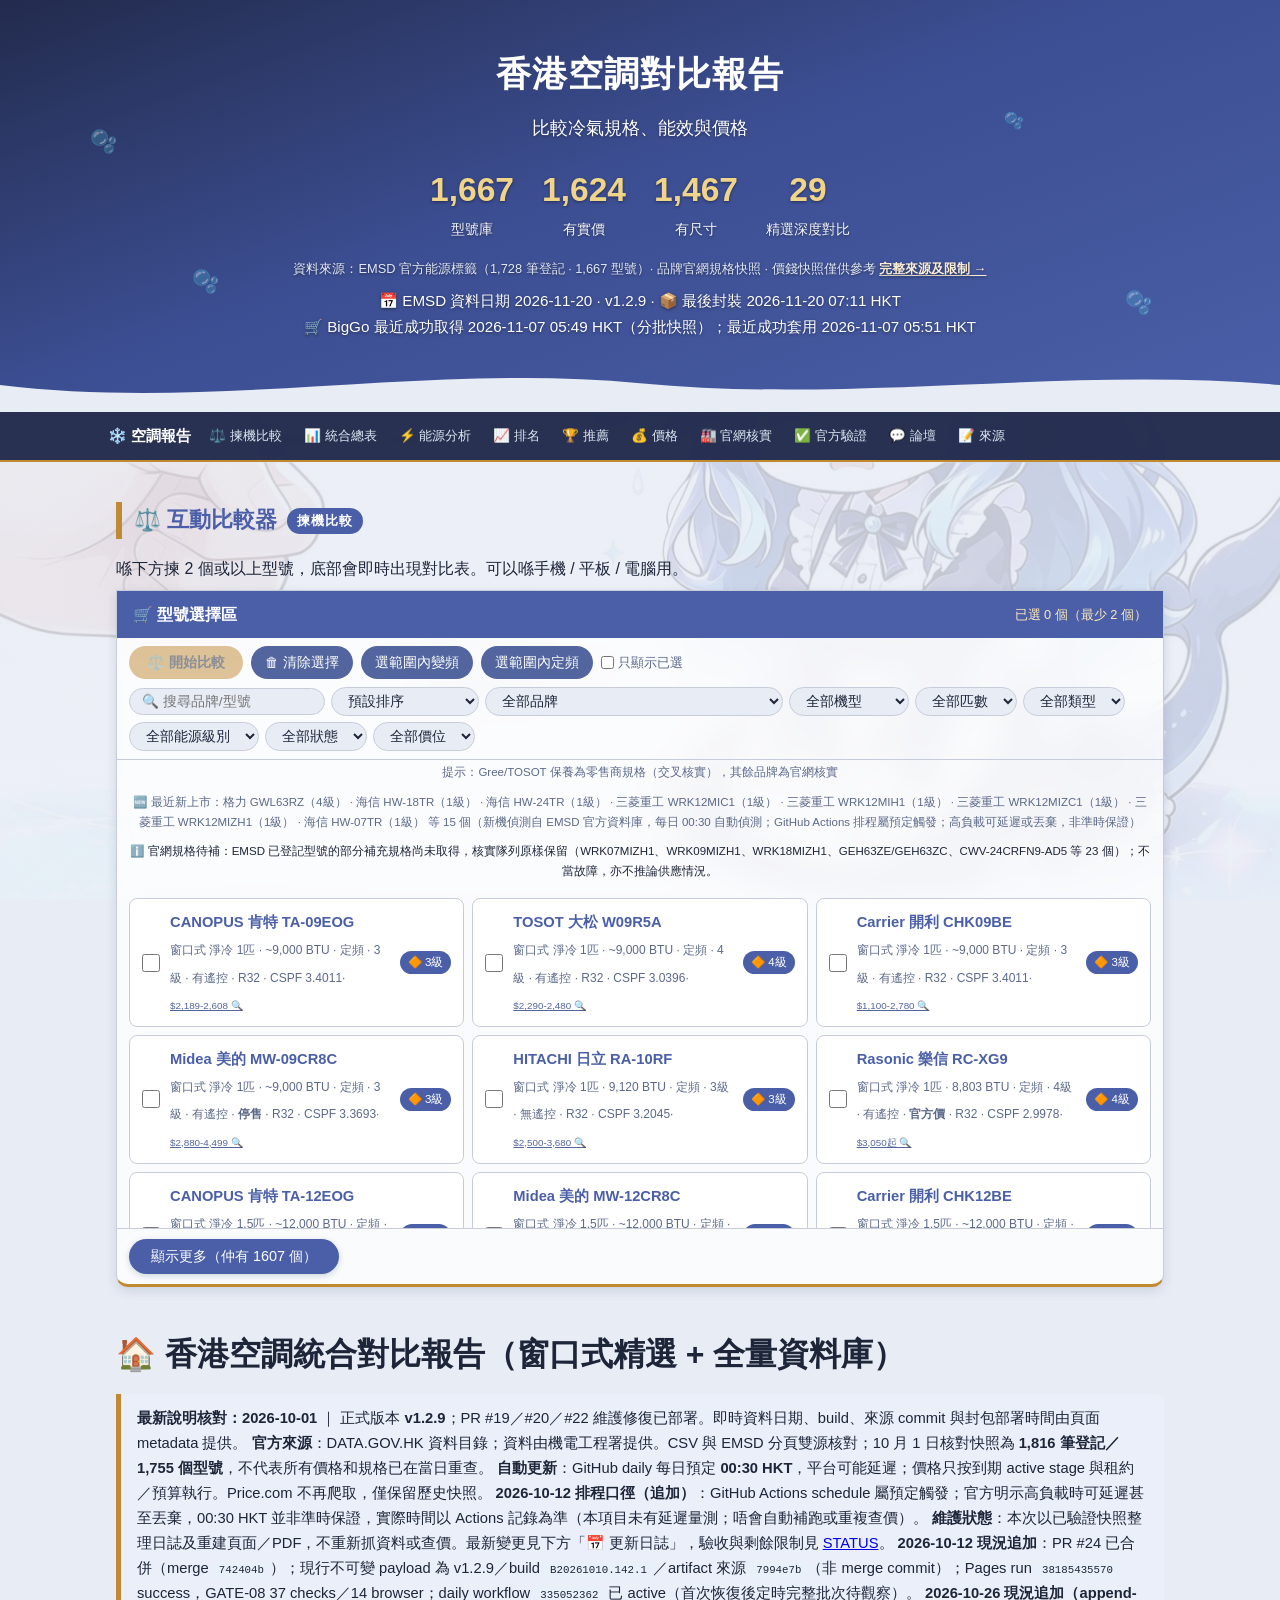
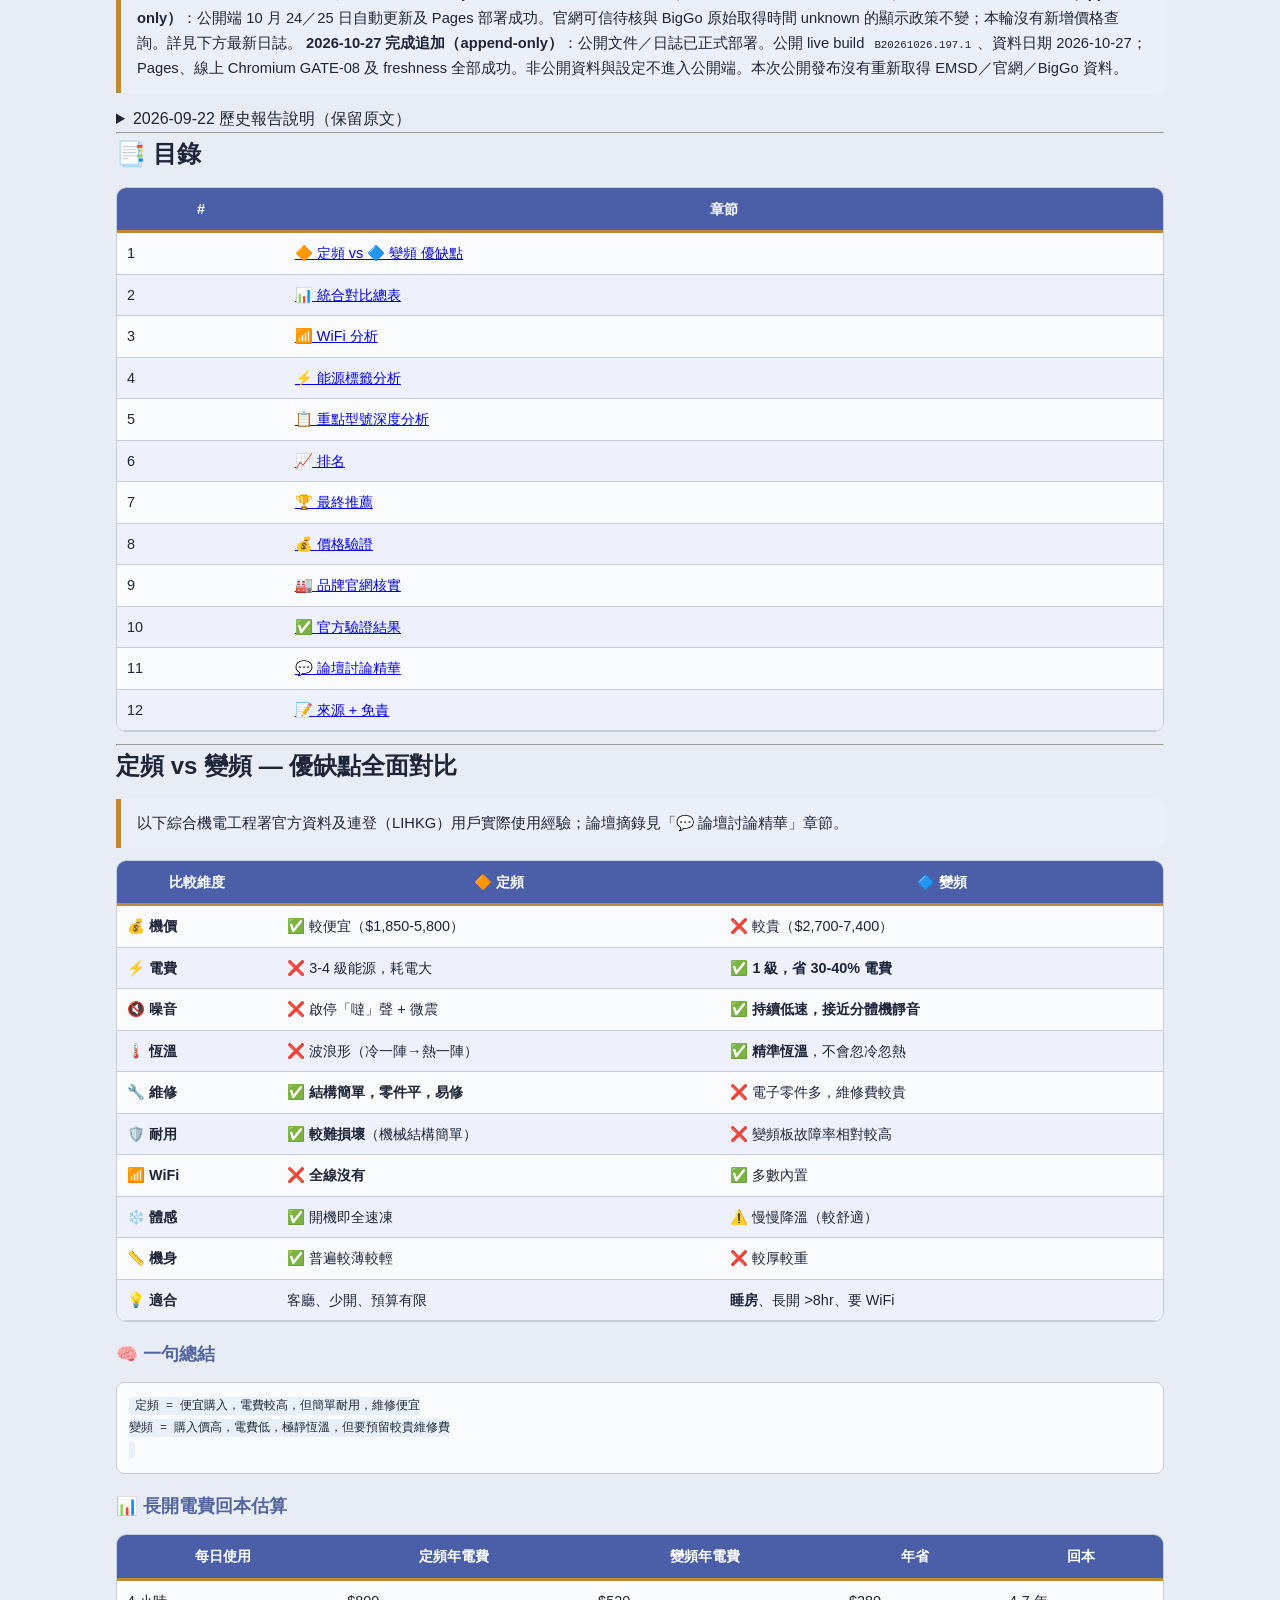
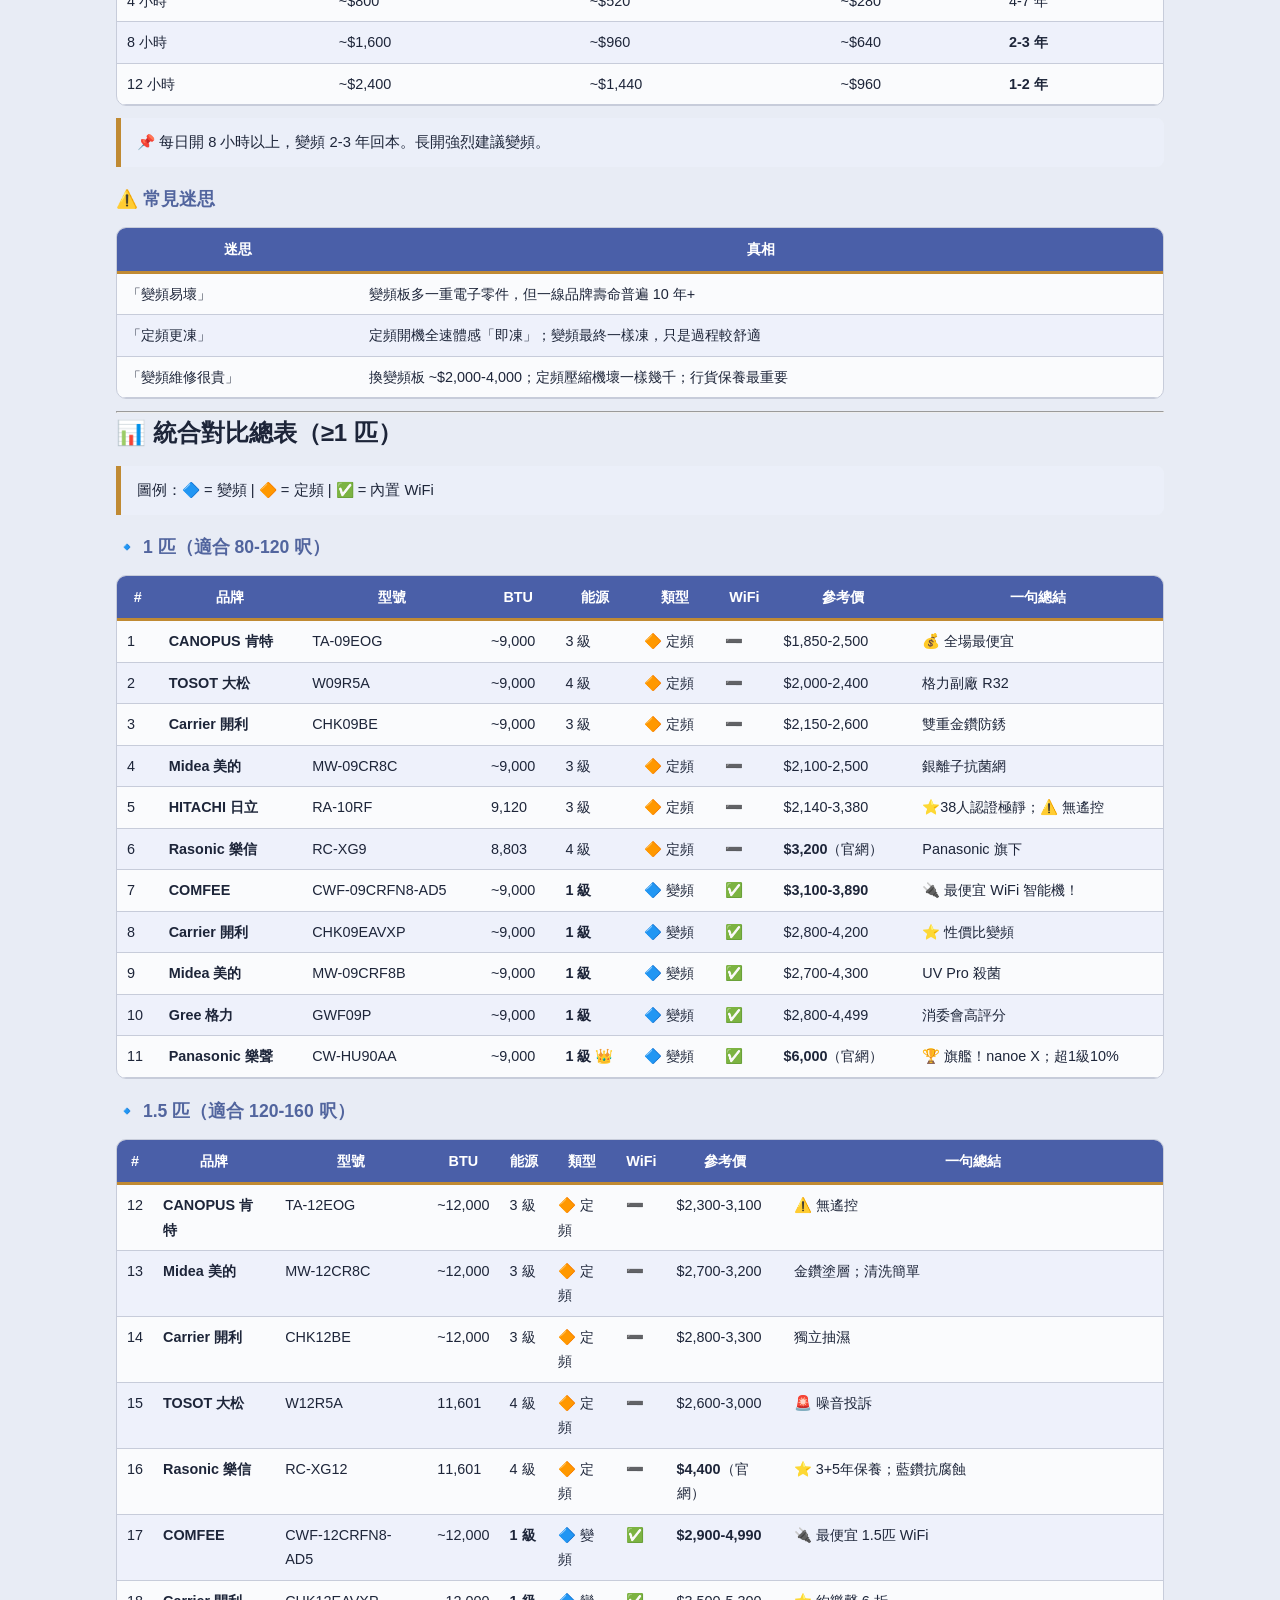
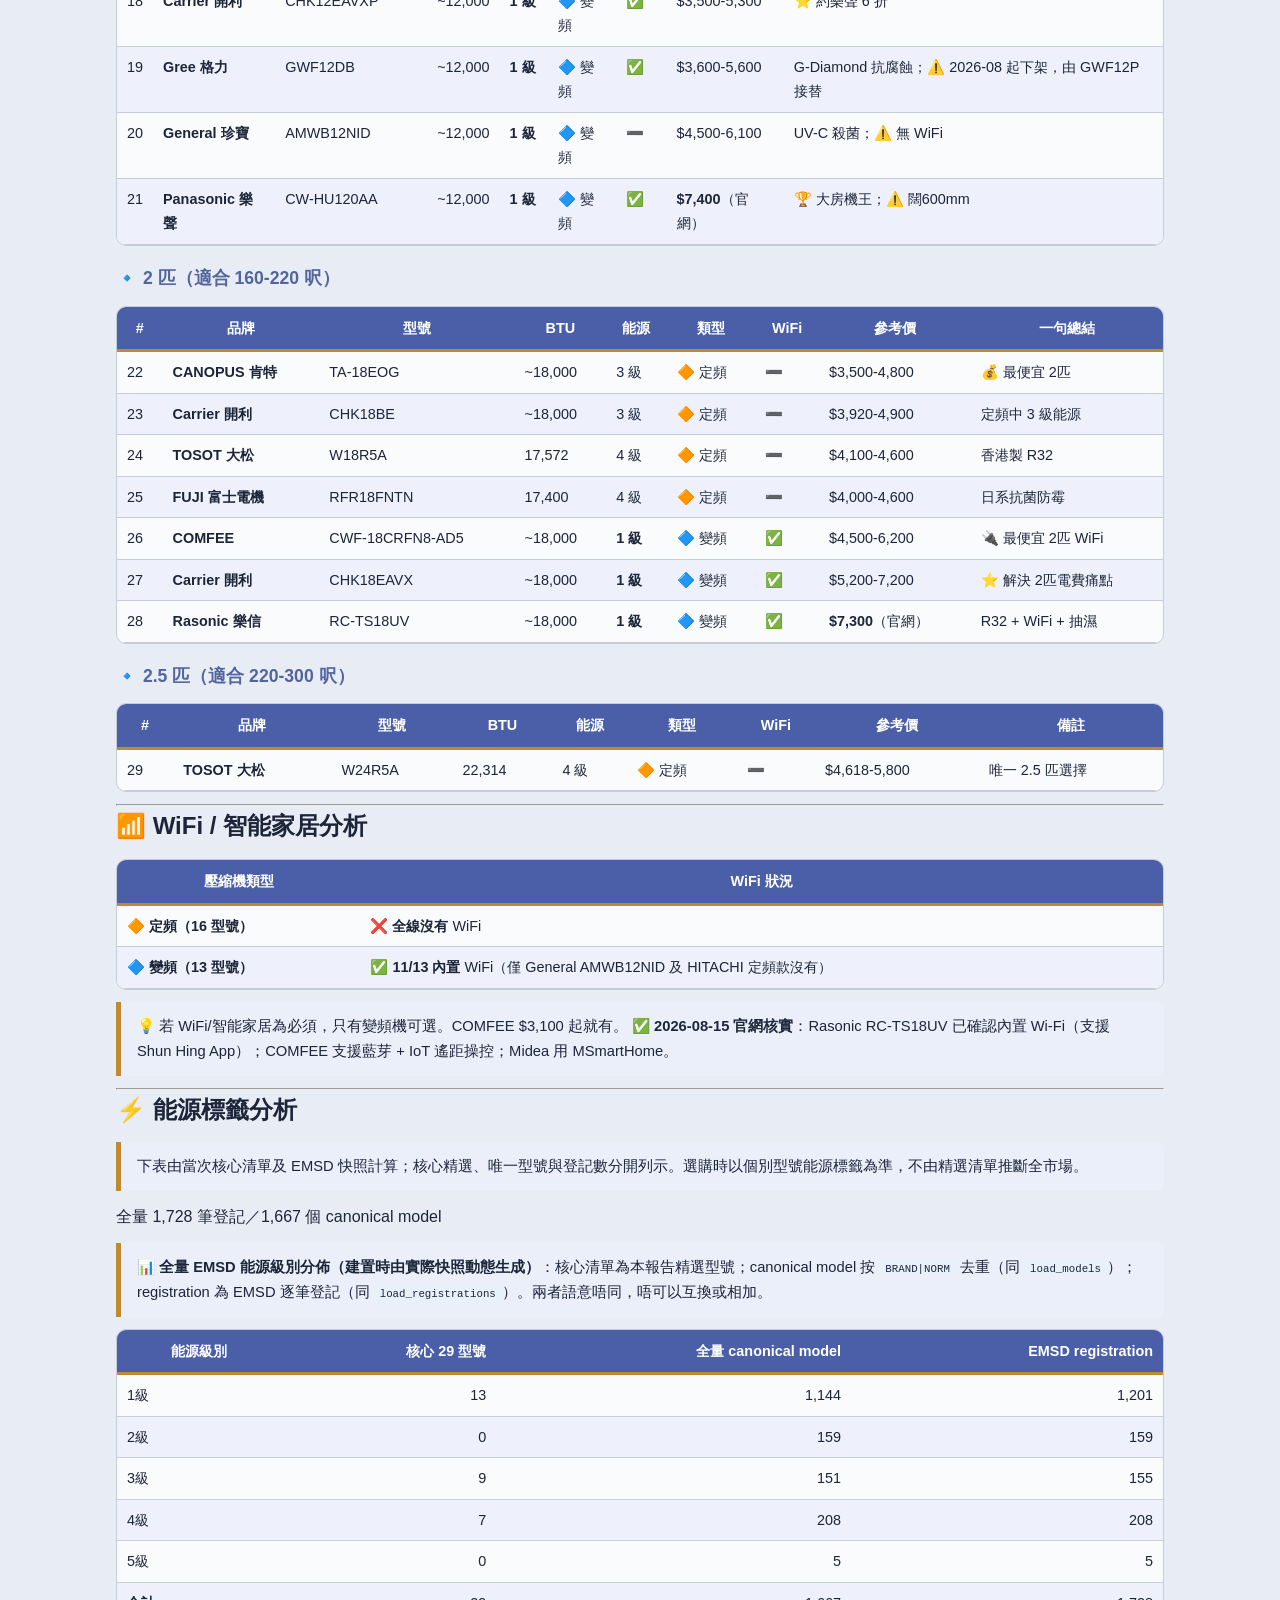
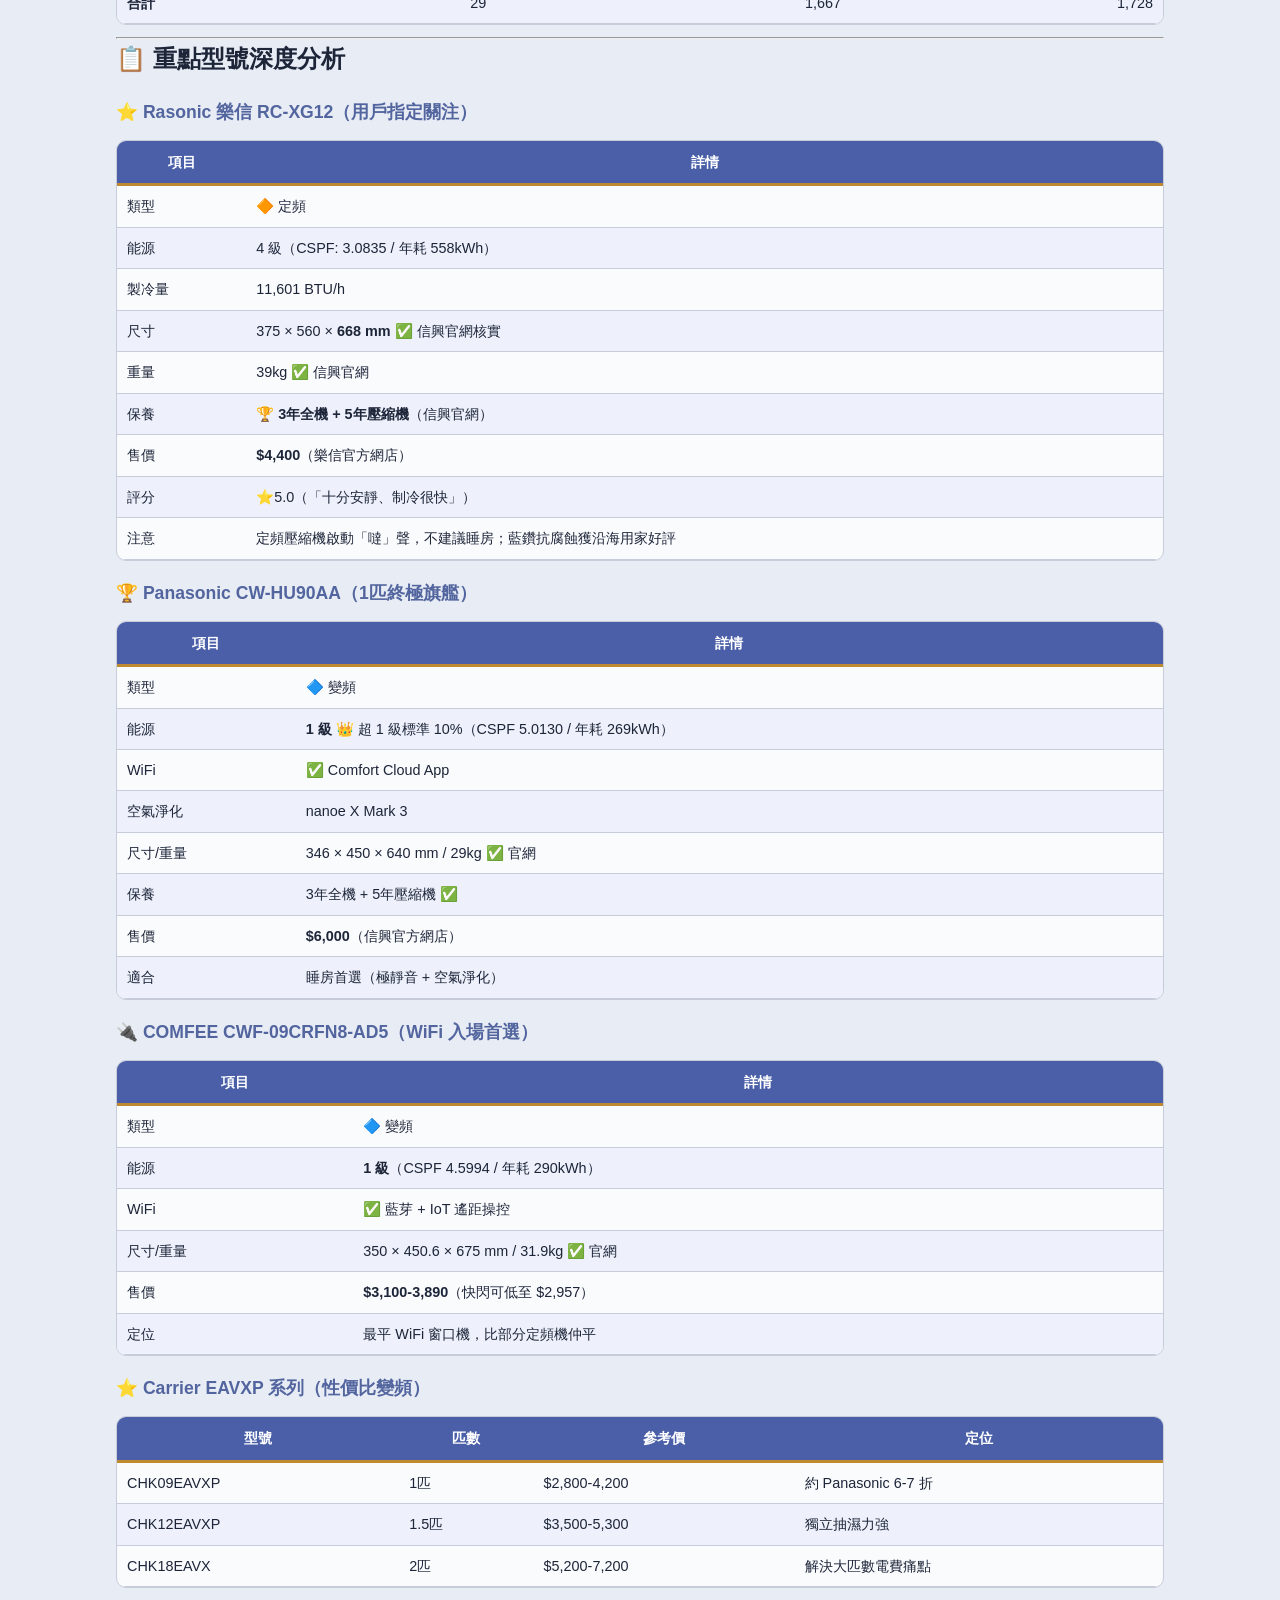
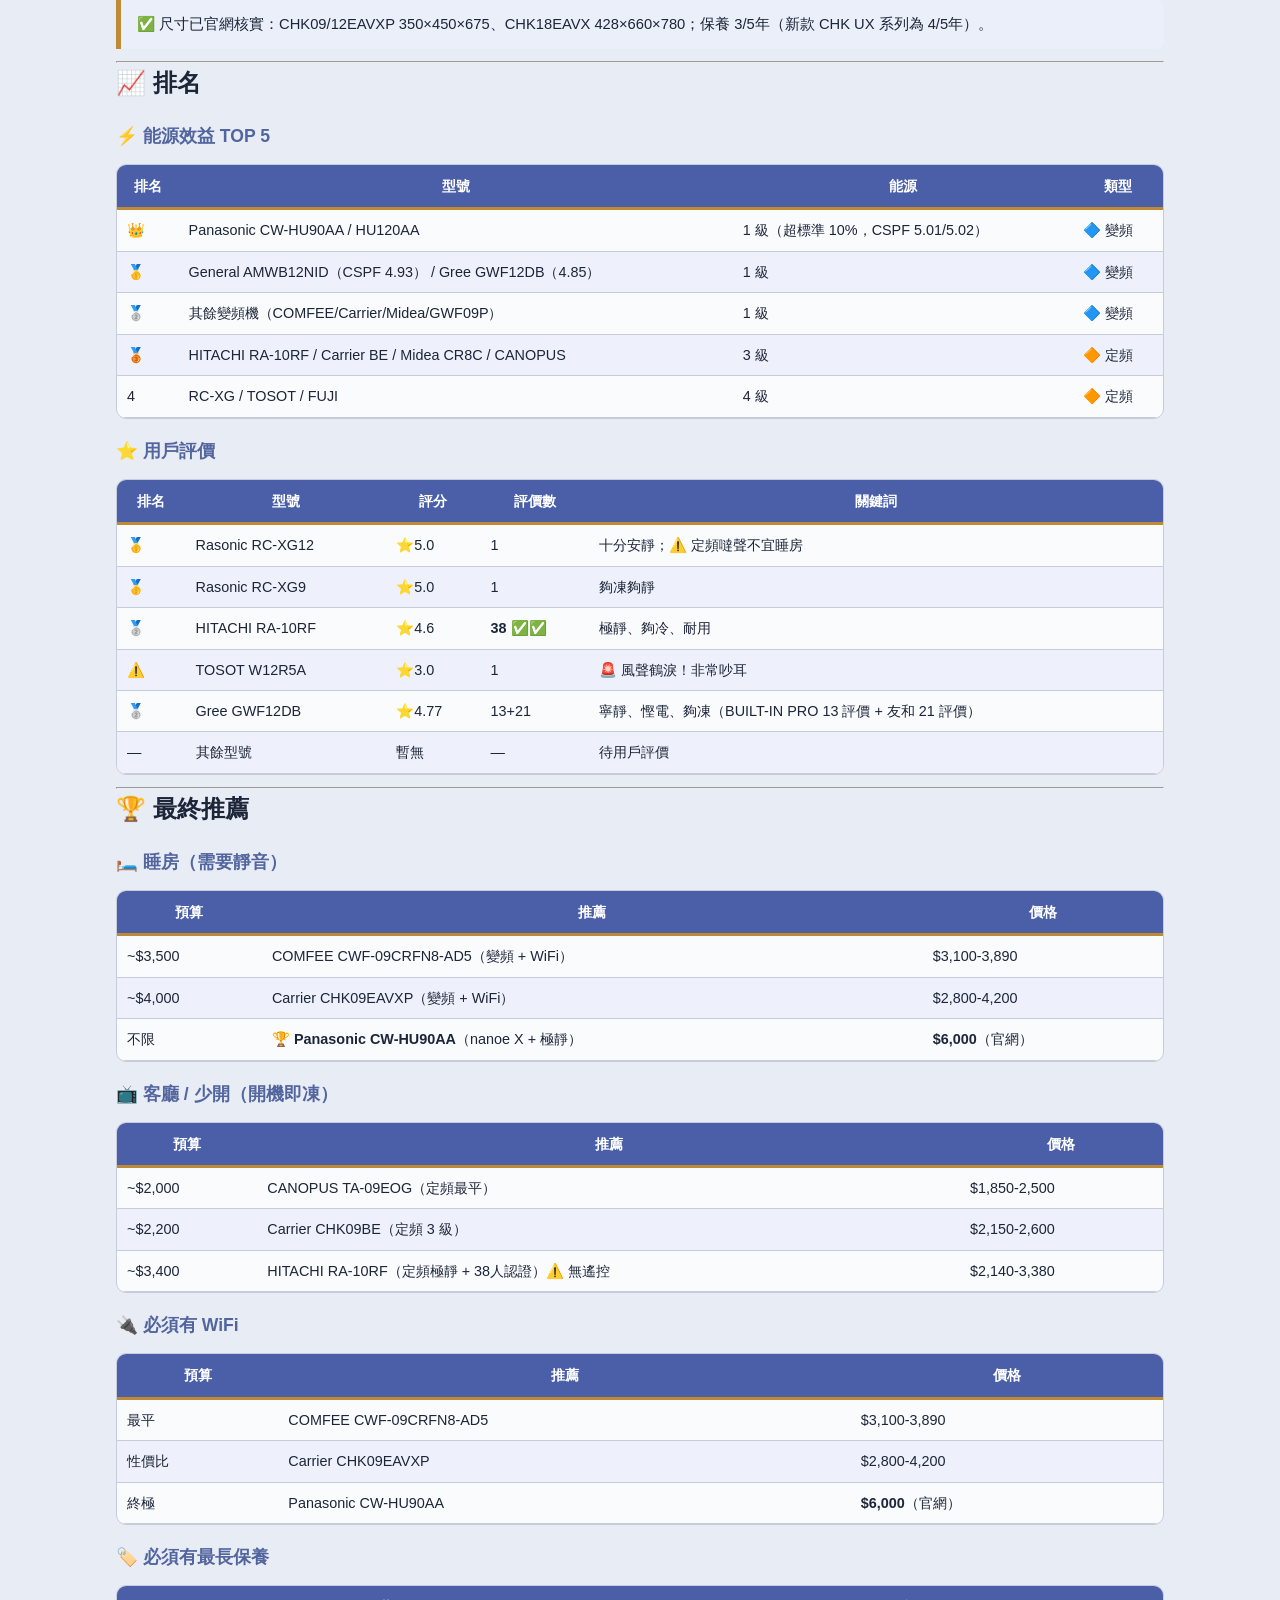
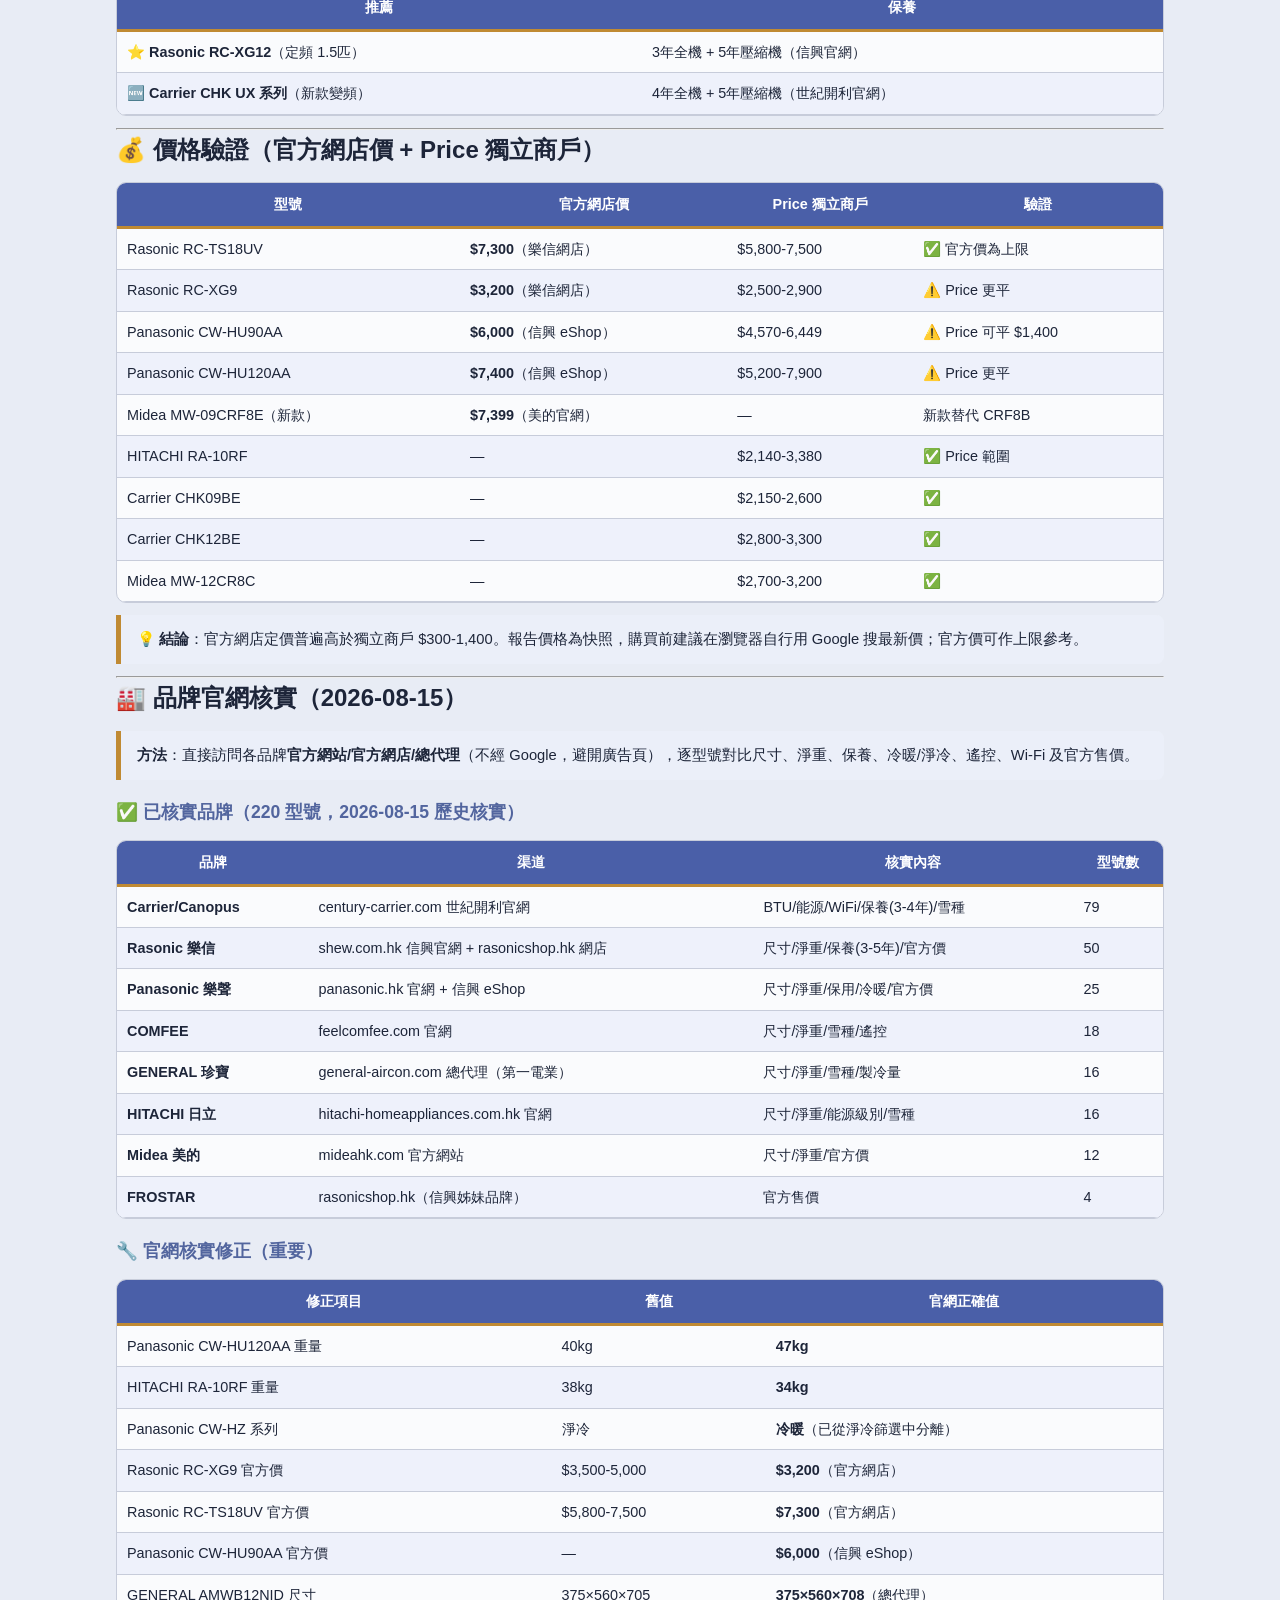
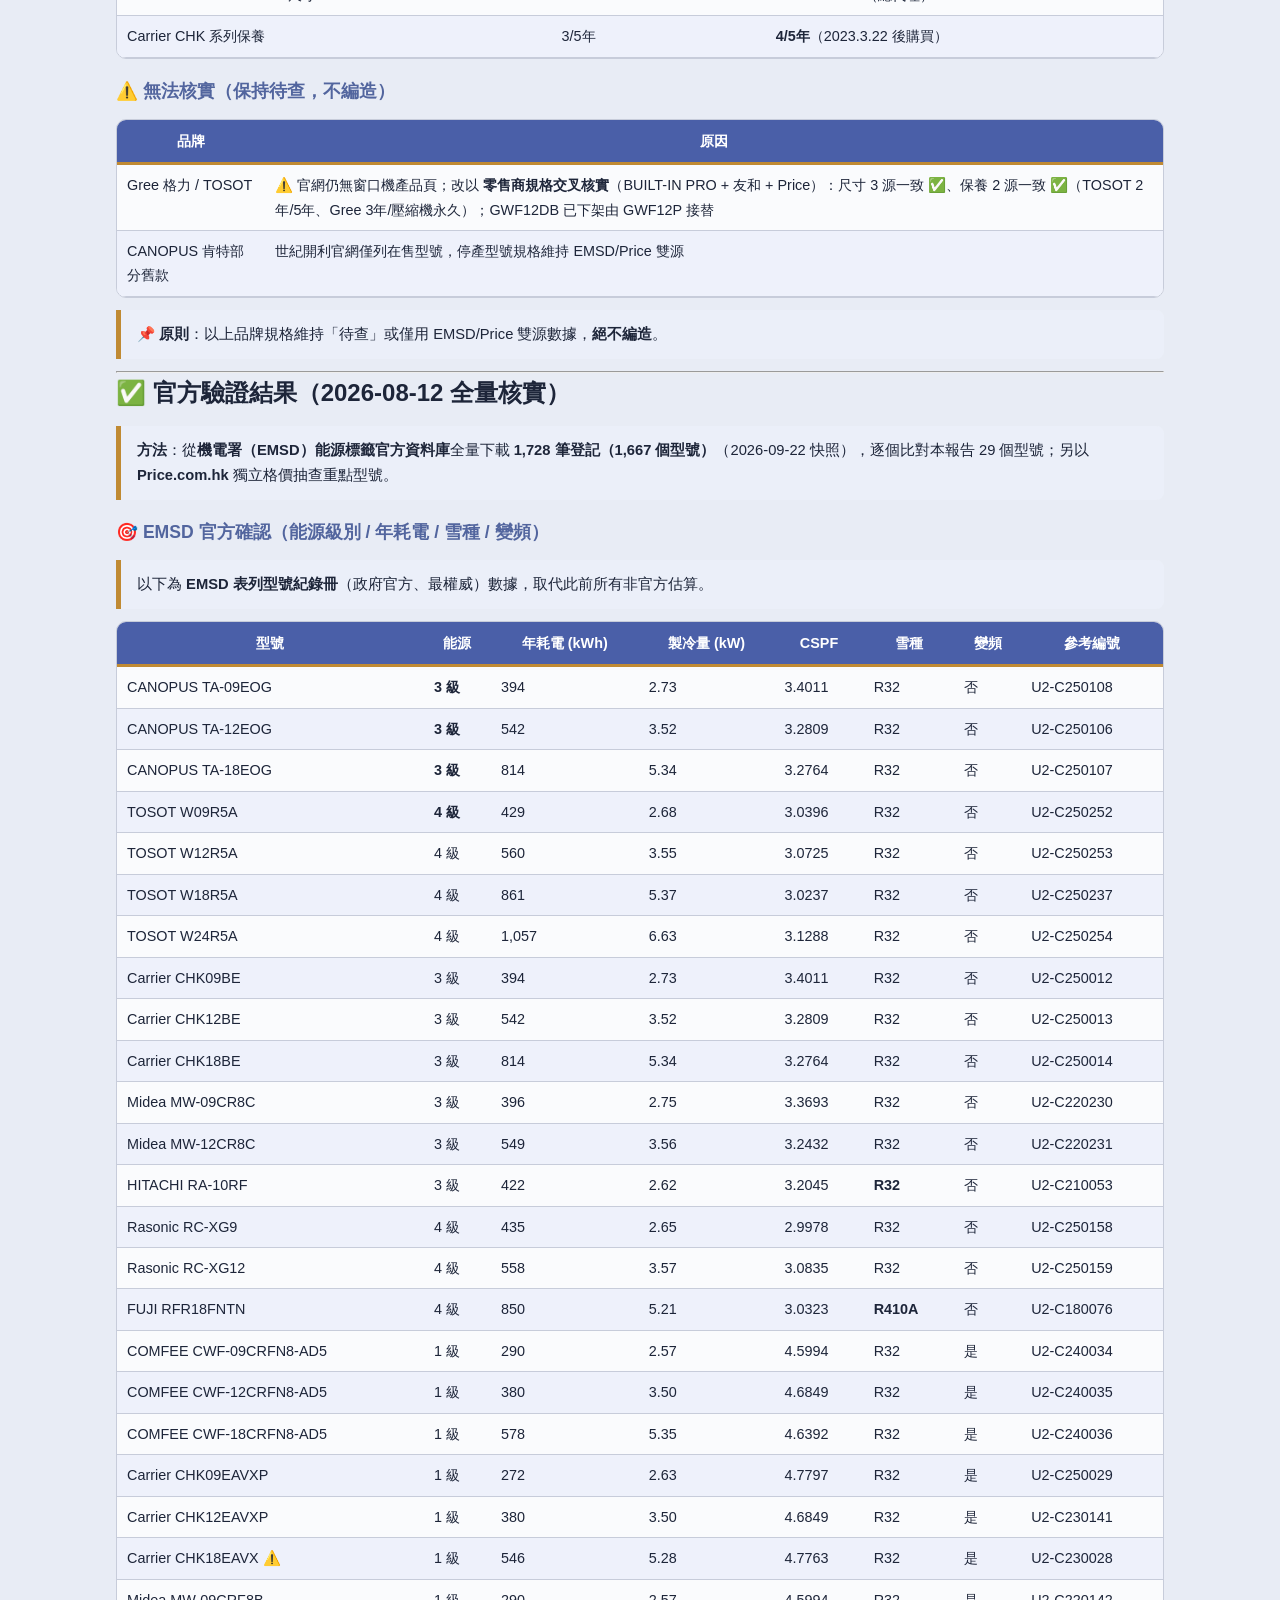
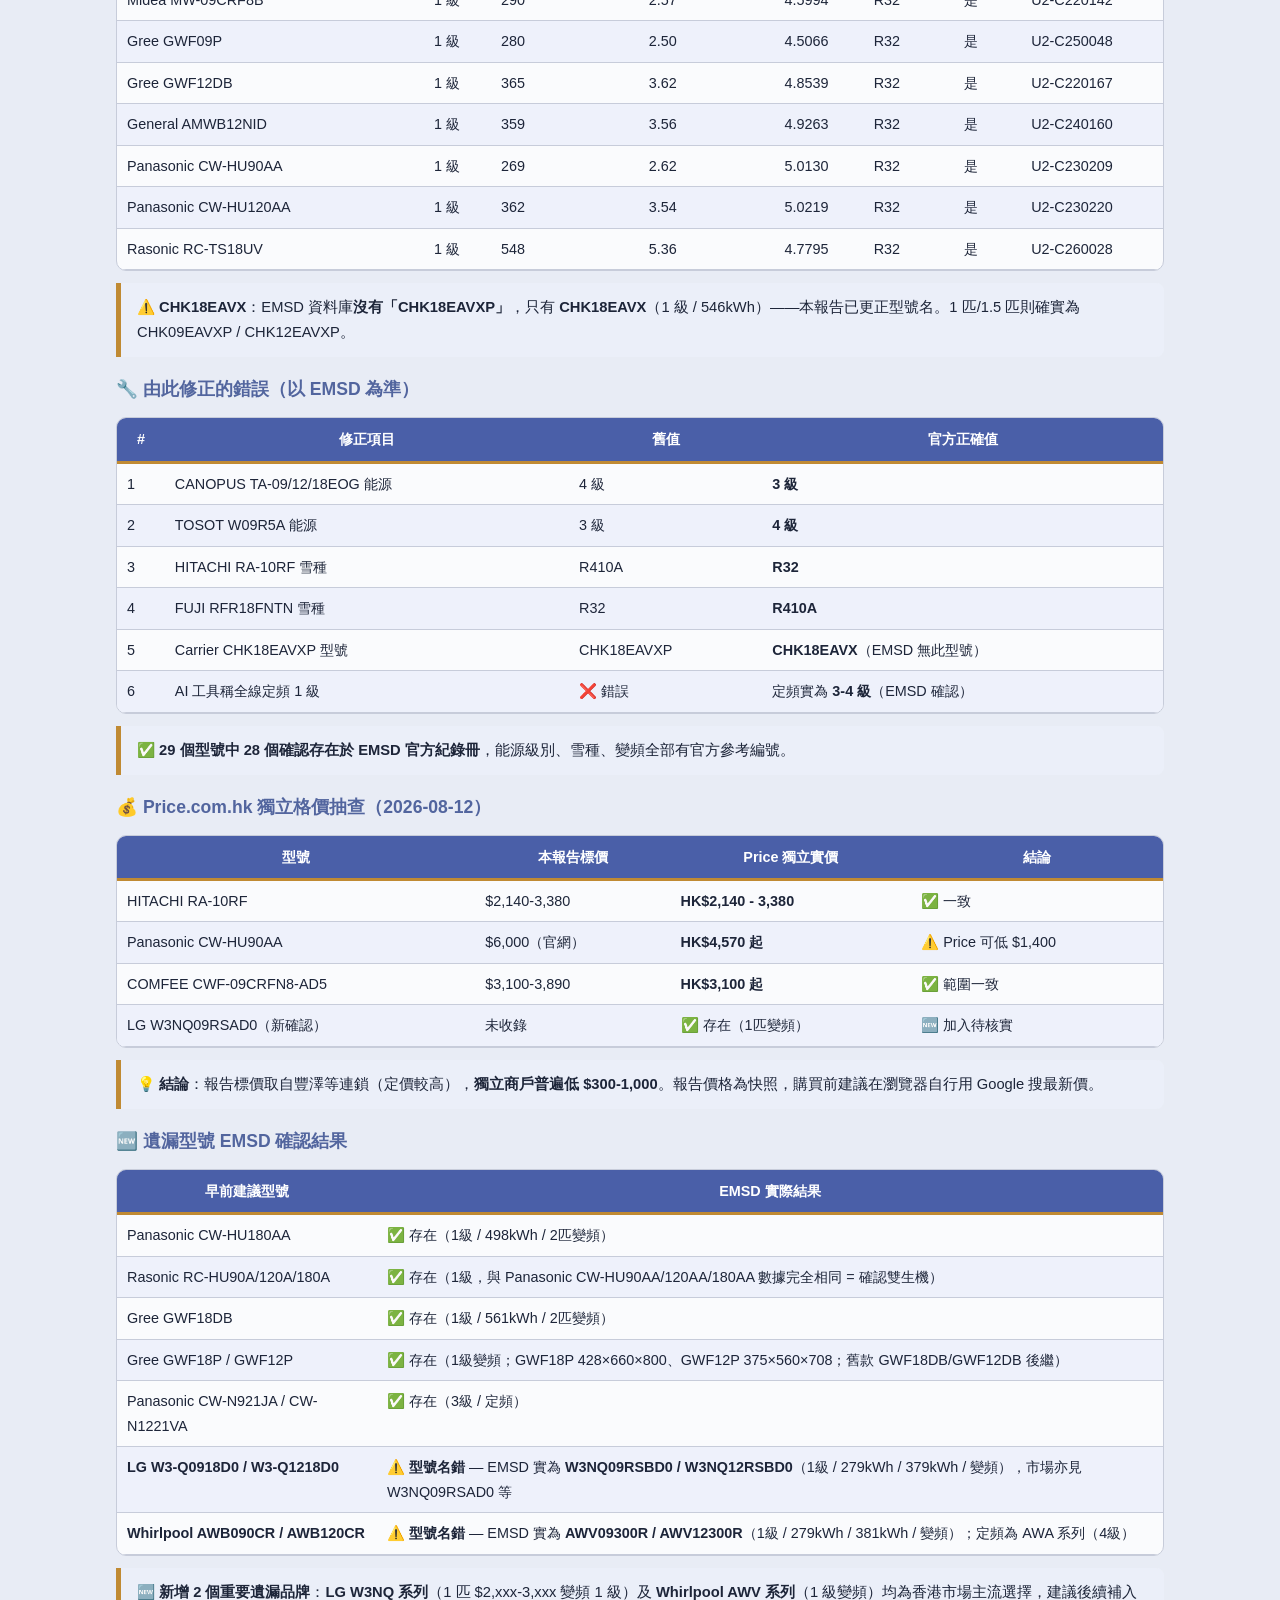
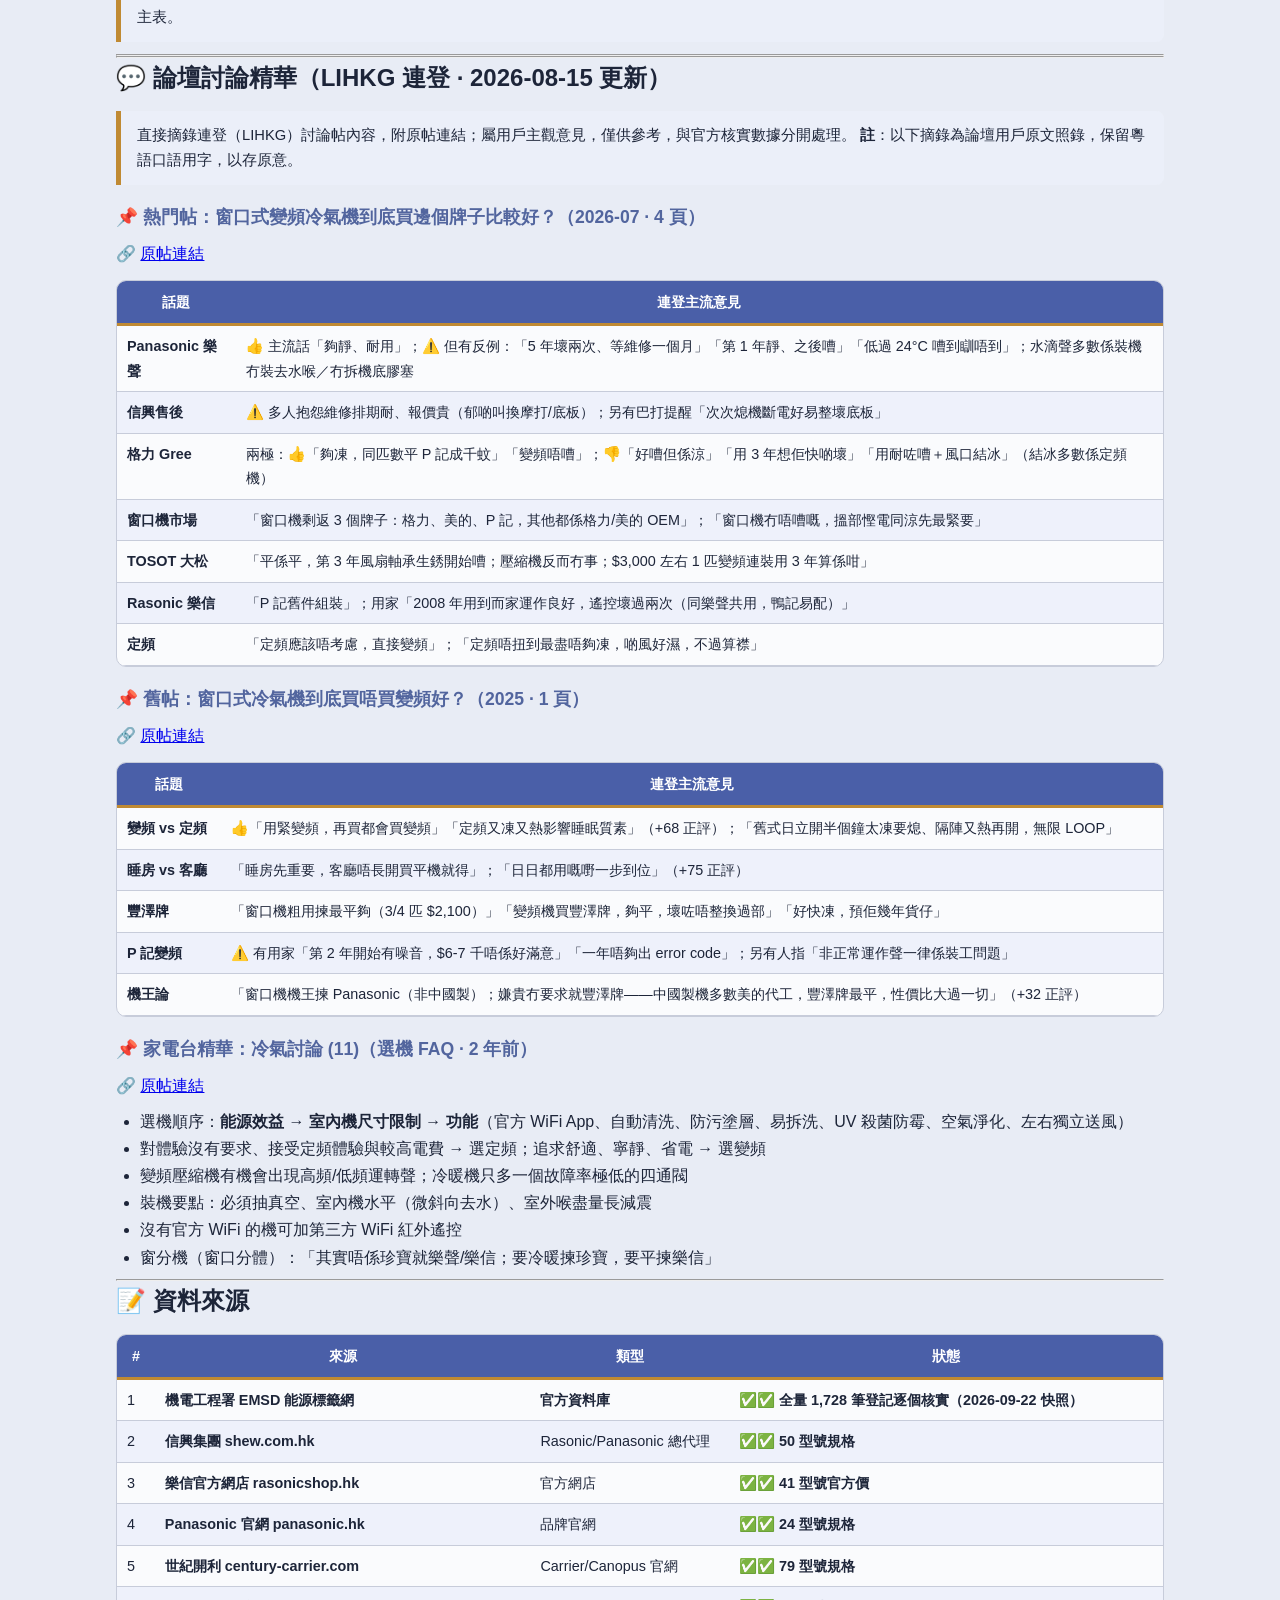
